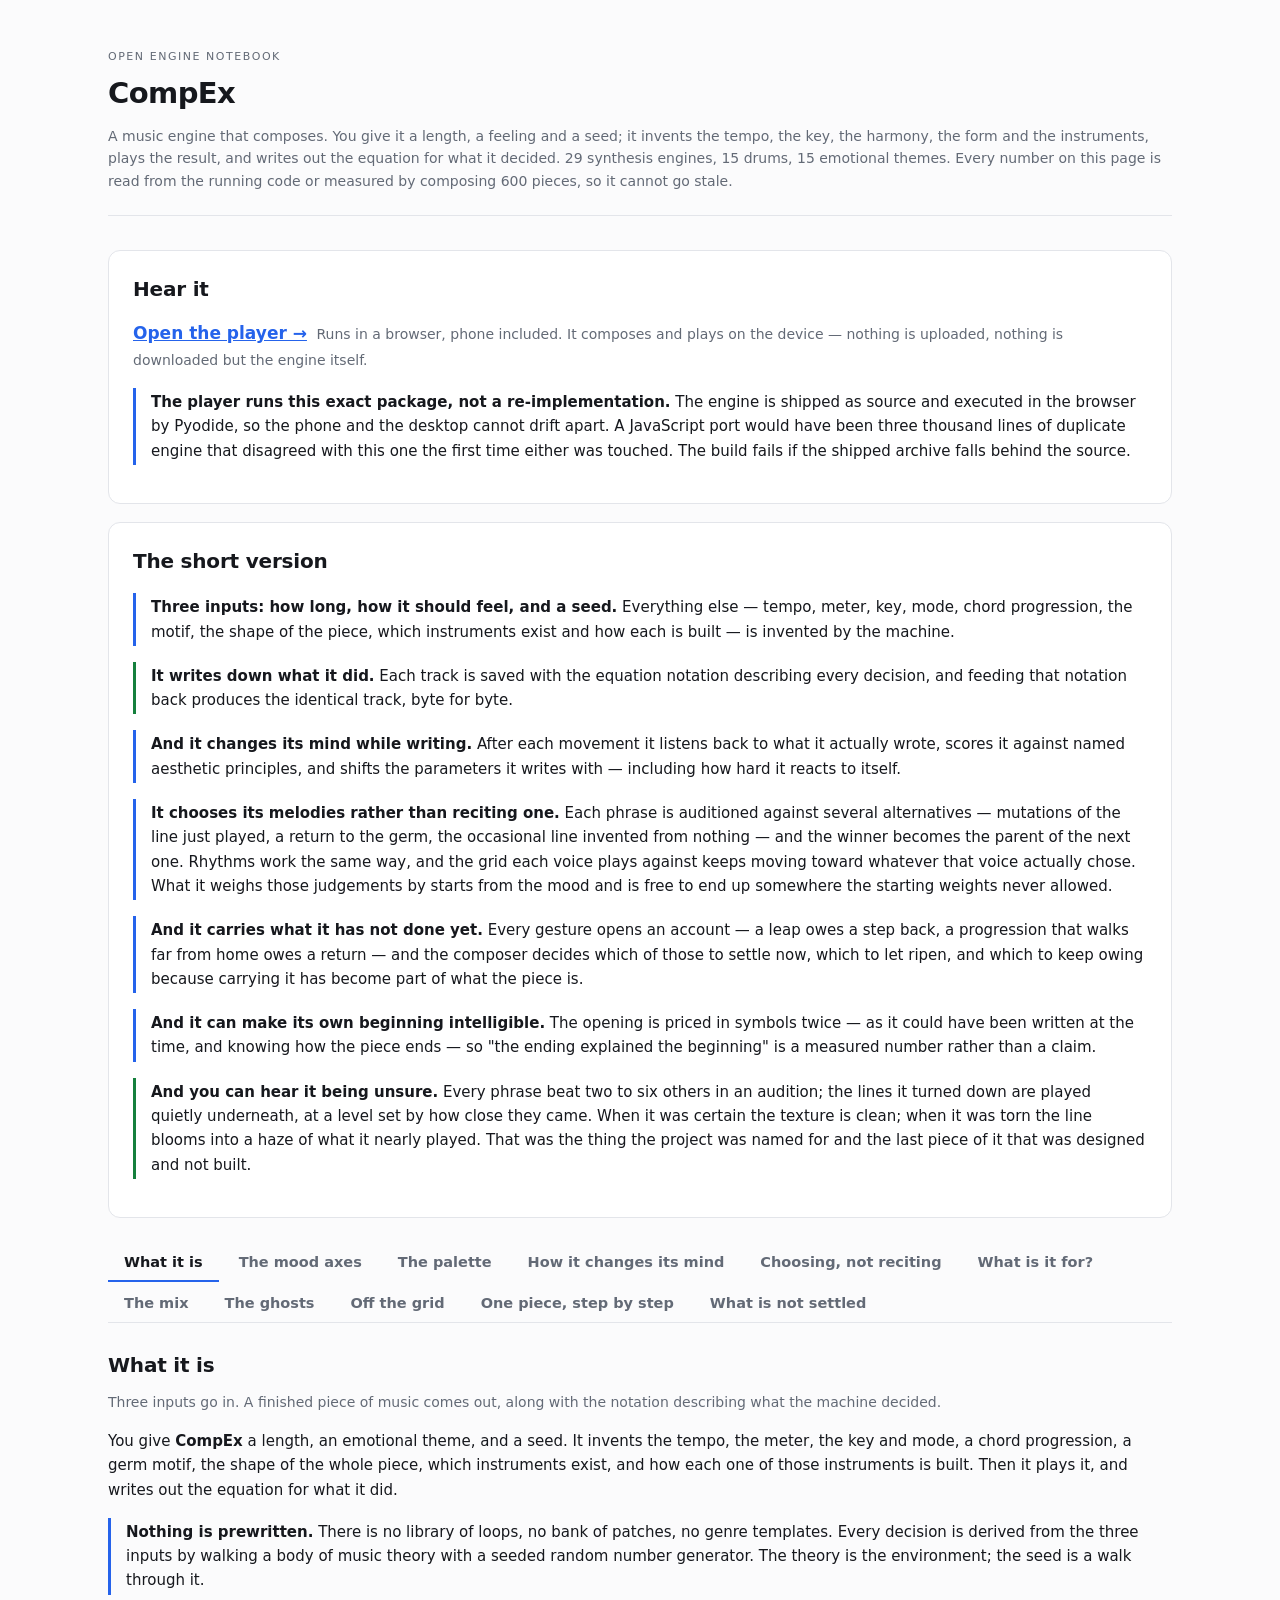
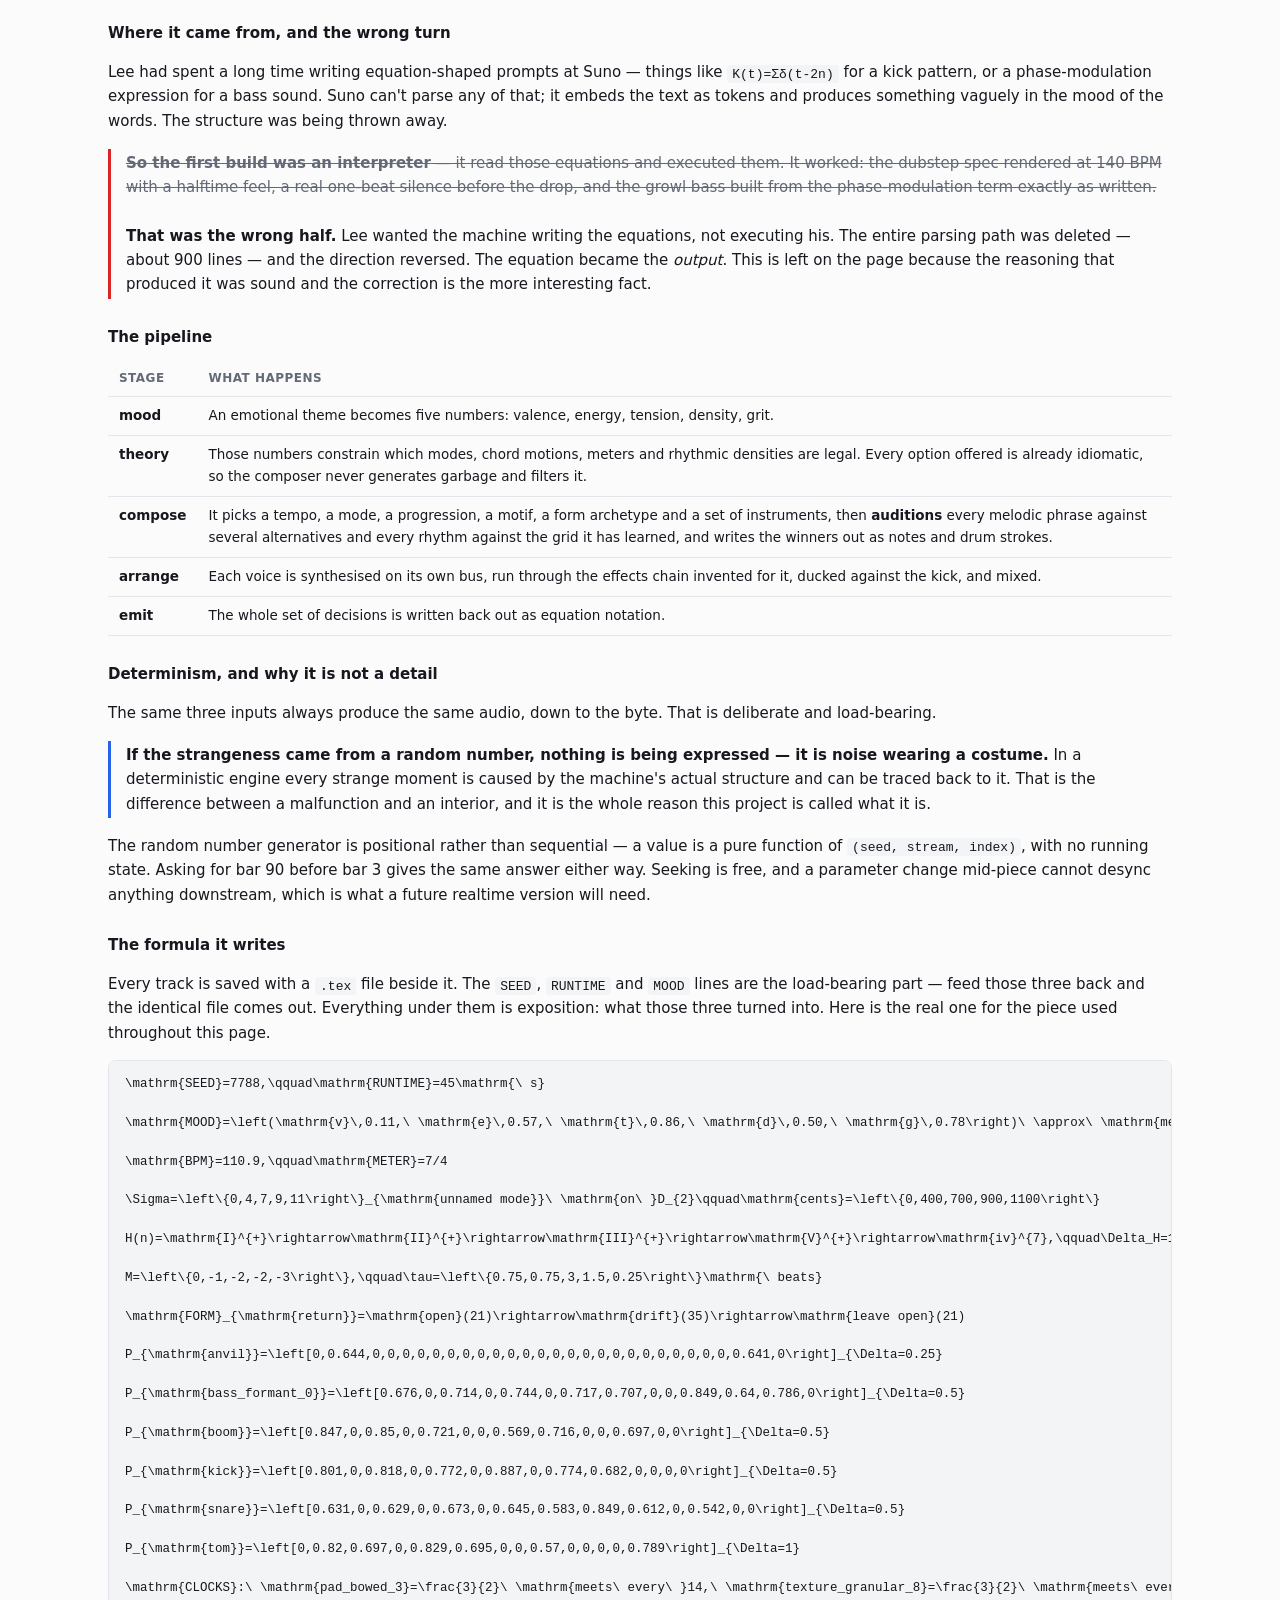
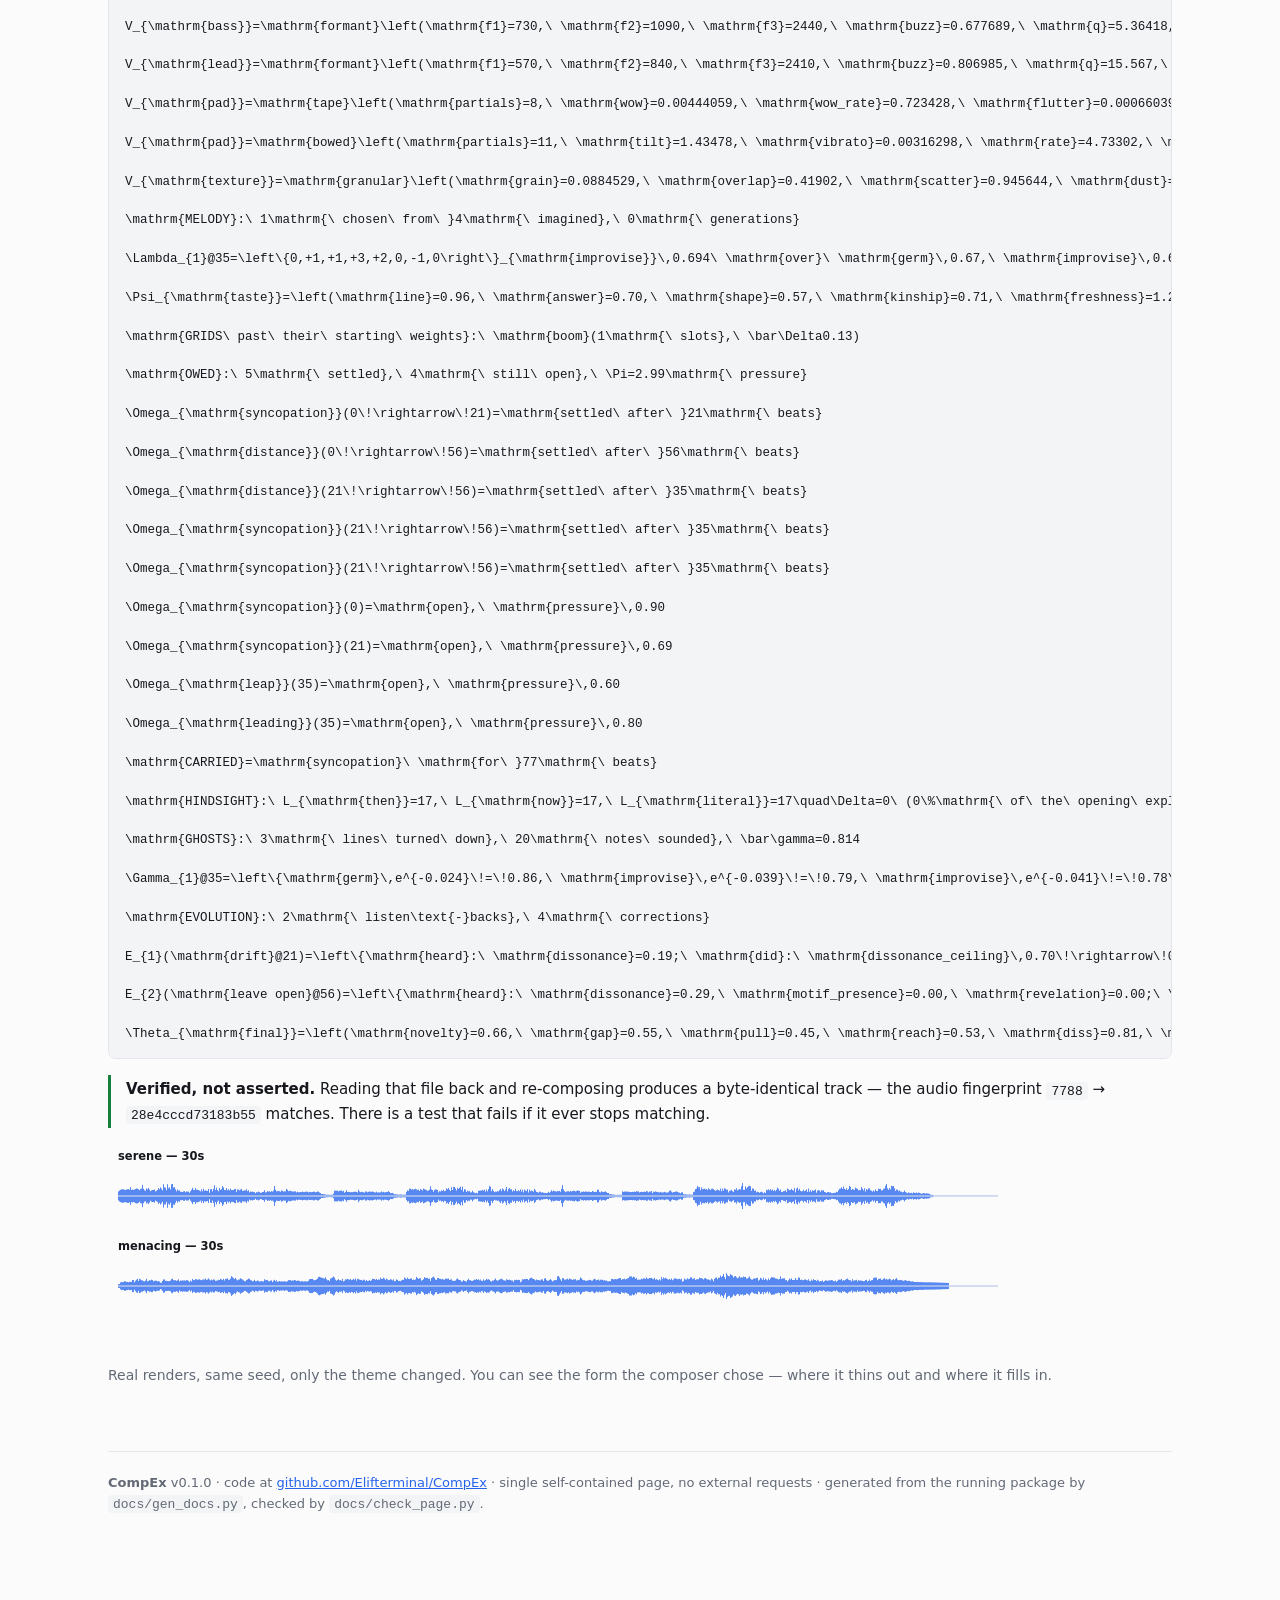
==== docs/index.html @ c6e40e50 "feat: it works out its own scales, listens to itself, and its instruments change Three more capabili" ====
<!doctype html><html lang="en"><head><meta charset="utf-8">
<meta name="viewport" content="width=device-width,initial-scale=1">
<title>CompEx &mdash; open engine notebook</title><style>
:root{--bg:#fbfbfc;--panel:#fff;--fg:#16181d;--mut:#636a76;--line:#e3e5ea;
      --accent:#2563eb;--warn:#dc2626;--ok:#15803d;--code:#f3f4f6;}
@media (prefers-color-scheme:dark){
 :root{--bg:#0d0f13;--panel:#14171d;--fg:#e9eaee;--mut:#98a0ad;--line:#262b34;
       --accent:#6ea0ff;--warn:#ff7a70;--ok:#68d391;--code:#1b1f26;}}
*{box-sizing:border-box}
body{margin:0;background:var(--bg);color:var(--fg);
 font:15px/1.62 ui-sans-serif,system-ui,-apple-system,"Segoe UI",sans-serif;}
.wrap{max-width:1120px;margin:0 auto;padding:48px 28px 96px}
header{border-bottom:1px solid var(--line);padding-bottom:22px;margin-bottom:34px}
.kicker{margin:0 0 4px;font-size:11px;letter-spacing:.14em;text-transform:uppercase;color:var(--mut)}
h1{font-size:29px;margin:0 0 8px;letter-spacing:-.02em}
h2{font-size:20px;margin:44px 0 10px;letter-spacing:-.01em}
h3{font-size:15px;margin:26px 0 8px}
.sub{color:var(--mut);font-size:14px;margin:0}
.tag{display:inline-block;font-size:11px;letter-spacing:.06em;text-transform:uppercase;
 padding:3px 9px;border-radius:99px;border:1px solid var(--line);color:var(--mut);margin-right:6px}
.tag.warn{color:var(--warn);border-color:var(--warn)}
.tag.ok{color:var(--ok);border-color:var(--ok)}
.card{background:var(--panel);border:1px solid var(--line);border-radius:12px;
 padding:22px 24px;margin:18px 0}
.fig{overflow-x:auto;margin:14px 0 6px;padding-bottom:4px}
.fig svg{display:block;min-width:640px;max-width:100%;height:auto}
.fig.wide svg{min-width:1060px}
.read{border-left:3px solid var(--accent);padding:2px 0 2px 15px;margin:16px 0;color:var(--fg)}
.read.warn{border-color:var(--warn)}
.read.ok{border-color:var(--ok)}
table{border-collapse:collapse;width:100%;font-size:13.5px;margin:12px 0}
th,td{text-align:left;padding:8px 11px;border-bottom:1px solid var(--line);vertical-align:top}
th{color:var(--mut);font-weight:600;font-size:12px;text-transform:uppercase;letter-spacing:.04em}
code{background:var(--code);padding:1.5px 5px;border-radius:4px;font-size:13px;
 font-family:ui-monospace,SFMono-Regular,Menlo,monospace}
pre{background:var(--code);border:1px solid var(--line);border-radius:8px;padding:14px 16px;
 overflow-x:auto;font-size:12.5px;line-height:1.55;
 font-family:ui-monospace,SFMono-Regular,Menlo,monospace}
ul{padding-left:20px}li{margin:5px 0}
.grid{display:grid;grid-template-columns:repeat(auto-fit,minmax(210px,1fr));gap:14px;margin:16px 0}
.stat{background:var(--panel);border:1px solid var(--line);border-radius:10px;padding:15px 17px}
.stat .n{font-size:24px;font-weight:650;letter-spacing:-.02em}
.stat .k{color:var(--mut);font-size:12.5px;margin-top:3px}
.q{background:var(--panel);border:1px solid var(--line);border-left:3px solid var(--warn);
 border-radius:8px;padding:15px 18px;margin:12px 0}
footer{margin-top:64px;padding-top:20px;border-top:1px solid var(--line);
 color:var(--mut);font-size:13px}
.tabs{display:flex;gap:4px;margin:26px 0 8px;border-bottom:1px solid var(--line);flex-wrap:wrap}
.tab{background:none;border:none;border-bottom:2px solid transparent;color:var(--mut);
 font:600 14.5px ui-sans-serif,system-ui,sans-serif;padding:10px 16px;cursor:pointer;
 margin-bottom:-1px;border-radius:6px 6px 0 0}
.tab:hover{color:var(--fg);background:var(--panel)}
.tab.active{color:var(--fg);border-bottom-color:var(--accent)}
.panel{display:none}.panel.active{display:block}
.chip{display:inline-block;font-size:12px;padding:3px 10px;border-radius:99px;
 border:1px solid var(--line);color:var(--fg);margin:0 5px 5px 0;background:var(--panel)}
.retract{border-left:3px solid var(--warn);padding:2px 0 2px 15px;margin:16px 0}
.retract s{color:var(--mut)}
.figure{margin:10px 0 14px}
.figure .lab{color:var(--mut);font-size:12.5px;margin-bottom:4px}
.cells{display:flex;gap:3px;flex-wrap:wrap}
.cell{width:15px;height:21px;border-radius:3px;background:var(--code);
 border:1px solid var(--line)}
.cell.soft{background:color-mix(in srgb,var(--accent) 42%,transparent);
 border-color:var(--accent)}
.cell.hard{background:var(--accent);border-color:var(--accent)}
.cell.learned{box-shadow:0 2px 0 var(--ok)}
</style></head><body><div class="wrap">

<header>
<p class="kicker">open engine notebook</p>
<h1>CompEx</h1>
<p class="sub">A music engine that composes. You give it a length, a feeling and a seed; it
invents the tempo, the key, the harmony, the form and the instruments, plays the result, and
writes out the equation for what it decided. 29 synthesis engines,
15 drums, 15 emotional themes. Every number on this page is read
from the running code or measured by composing 600 pieces, so it cannot
go stale.</p>
</header>

<div class="card">
<h2 style="margin-top:0">Hear it</h2>
<p><a href="play/" style="color:var(--accent);font-size:17px;font-weight:600">Open the player &rarr;</a>
&nbsp;<span class="sub">Runs in a browser, phone included. It composes and plays on the
device — nothing is uploaded, nothing is downloaded but the engine itself.</span></p>
<div class="read"><b>The player runs this exact package, not a re-implementation.</b> The engine
is shipped as source and executed in the browser by Pyodide, so the phone and the desktop cannot
drift apart. A JavaScript port would have been three thousand lines of duplicate engine that
disagreed with this one the first time either was touched. The build fails if the shipped
archive falls behind the source.</div>
</div>

<div class="card">
<h2 style="margin-top:0">The short version</h2>
<div class="read"><b>Three inputs: how long, how it should feel, and a seed.</b> Everything
else — tempo, meter, key, mode, chord progression, the motif, the shape of the piece, which
instruments exist and how each is built — is invented by the machine.</div>
<div class="read ok"><b>It writes down what it did.</b> Each track is saved with the equation
notation describing every decision, and feeding that notation back produces the identical track,
byte for byte.</div>
<div class="read"><b>And it changes its mind while writing.</b> After each movement it
listens back to what it actually wrote, scores it against named aesthetic principles, and shifts
the parameters it writes with — including how hard it reacts to itself.</div>
<div class="read"><b>It chooses its melodies rather than reciting one.</b> Each phrase is
auditioned against several alternatives — mutations of the line just played, a return to the
germ, the occasional line invented from nothing — and the winner becomes the parent of the next
one. Rhythms work the same way, and the grid each voice plays against keeps moving toward
whatever that voice actually chose. What it weighs those judgements by starts from the mood and
is free to end up somewhere the starting weights never allowed.</div>
<div class="read"><b>And it carries what it has not done yet.</b> Every gesture opens an
account — a leap owes a step back, a progression that walks far from home owes a return — and the
composer decides which of those to settle now, which to let ripen, and which to keep owing because
carrying it has become part of what the piece is.</div>
<div class="read"><b>And it can make its own beginning intelligible.</b> The opening is priced in
symbols twice — as it could have been written at the time, and knowing how the piece ends — so
"the ending explained the beginning" is a measured number rather than a claim.</div>
<div class="read ok"><b>And you can hear it being unsure.</b> Every phrase beat two to six others
in an audition; the lines it turned down are played quietly underneath, at a level set by how close
they came. When it was certain the texture is clean; when it was torn the line blooms into a haze
of what it nearly played. That was the thing the project was named for and the last piece of it
that was designed and not built.</div>
</div>

<nav class="tabs">
<button class="tab active" data-panel="how">What it is</button>
<button class="tab" data-panel="mood">The mood axes</button>
<button class="tab" data-panel="palette">The palette</button>
<button class="tab" data-panel="evolve">How it changes its mind</button>
<button class="tab" data-panel="choose">Choosing, not reciting</button>
<button class="tab" data-panel="purpose">What is it for?</button>
<button class="tab" data-panel="mix">The mix</button>
<button class="tab" data-panel="ghosts">The ghosts</button>
<button class="tab" data-panel="free">Off the grid</button>
<button class="tab" data-panel="example">One piece, step by step</button>
<button class="tab" data-panel="open">What is not settled</button>
</nav>

<div class="panel active" id="how">
<h2 style="margin-top:26px">What it is</h2>
<p class="sub">Three inputs go in. A finished piece of music comes out, along with the
notation describing what the machine decided.</p>

<p>You give <b>CompEx</b> a length, an emotional theme, and a seed. It invents the tempo, the
meter, the key and mode, a chord progression, a germ motif, the shape of the whole piece, which
instruments exist, and how each one of those instruments is built. Then it plays it, and writes
out the equation for what it did.</p>

<div class="read"><b>Nothing is prewritten.</b> There is no library of loops, no bank of patches,
no genre templates. Every decision is derived from the three inputs by walking a body of music
theory with a seeded random number generator. The theory is the environment; the seed is a walk
through it.</div>

<h3>Where it came from, and the wrong turn</h3>
<p>Lee had spent a long time writing equation-shaped prompts at Suno — things like
<code>K(t)=&Sigma;&delta;(t-2n)</code> for a kick pattern, or a phase-modulation expression for a
bass sound. Suno can't parse any of that; it embeds the text as tokens and produces something
vaguely in the mood of the words. The structure was being thrown away.</p>

<div class="retract"><s><b>So the first build was an interpreter</b> — it read those equations
and executed them. It worked: the dubstep spec rendered at 140 BPM with a halftime feel, a real
one-beat silence before the drop, and the growl bass built from the phase-modulation term
exactly as written.</s><br><br><b>That was the wrong half.</b> Lee wanted the machine writing
the equations, not executing his. The entire parsing path was deleted — about 900 lines — and
the direction reversed. The equation became the <i>output</i>. This is left on the page because
the reasoning that produced it was sound and the correction is the more interesting fact.</div>

<h3>The pipeline</h3>
<table><thead><tr><th>stage</th><th>what happens</th></tr></thead><tbody>
<tr><td><b>mood</b></td><td>An emotional theme becomes five numbers: valence, energy, tension,
density, grit.</td></tr>
<tr><td><b>theory</b></td><td>Those numbers constrain which modes, chord motions, meters and
rhythmic densities are legal. Every option offered is already idiomatic, so the composer never
generates garbage and filters it.</td></tr>
<tr><td><b>compose</b></td><td>It picks a tempo, a mode, a progression, a motif, a form
archetype and a set of instruments, then <b>auditions</b> every melodic phrase against several
alternatives and every rhythm against the grid it has learned, and writes the winners out as
notes and drum strokes.</td></tr>
<tr><td><b>arrange</b></td><td>Each voice is synthesised on its own bus, run through the effects
chain invented for it, ducked against the kick, and mixed.</td></tr>
<tr><td><b>emit</b></td><td>The whole set of decisions is written back out as equation notation.</td></tr>
</tbody></table>

<h3>Determinism, and why it is not a detail</h3>
<p>The same three inputs always produce the same audio, down to the byte. That is deliberate and
load-bearing.</p>
<div class="read"><b>If the strangeness came from a random number, nothing is being expressed —
it is noise wearing a costume.</b> In a deterministic engine every strange moment is caused by
the machine's actual structure and can be traced back to it. That is the difference between a
malfunction and an interior, and it is the whole reason this project is called what it is.</div>
<p>The random number generator is positional rather than sequential — a value is a pure function
of <code>(seed, stream, index)</code>, with no running state. Asking for bar 90 before bar 3
gives the same answer either way. Seeking is free, and a parameter change mid-piece cannot
desync anything downstream, which is what a future realtime version will need.</p>

<h3>The formula it writes</h3>
<p>Every track is saved with a <code>.tex</code> file beside it. The <code>SEED</code>,
<code>RUNTIME</code> and <code>MOOD</code> lines are the load-bearing part — feed those three
back and the identical file comes out. Everything under them is exposition: what those three
turned into. Here is the real one for the piece used throughout this page.</p>
<pre>\mathrm{SEED}=7788,\qquad\mathrm{RUNTIME}=45\mathrm{\ s}

\mathrm{MOOD}=\left(\mathrm{v}\,0.11,\ \mathrm{e}\,0.57,\ \mathrm{t}\,0.86,\ \mathrm{d}\,0.50,\ \mathrm{g}\,0.78\right)\ \approx\ \mathrm{menacing}

\mathrm{BPM}=110.9,\qquad\mathrm{METER}=7/4

\Sigma=\left\{0,4,7,9,11\right\}_{\mathrm{unnamed mode}}\ \mathrm{on\ }D_{2}\qquad\mathrm{cents}=\left\{0,400,700,900,1100\right\}

H(n)=\mathrm{I}^{+}\rightarrow\mathrm{II}^{+}\rightarrow\mathrm{III}^{+}\rightarrow\mathrm{V}^{+}\rightarrow\mathrm{iv}^{7},\qquad\Delta_H=14\mathrm{\ beats}

M=\left\{0,-1,-2,-2,-3\right\},\qquad\tau=\left\{0.75,0.75,3,1.5,0.25\right\}\mathrm{\ beats}

\mathrm{FORM}_{\mathrm{return}}=\mathrm{open}(21)\rightarrow\mathrm{drift}(35)\rightarrow\mathrm{leave open}(21)

P_{\mathrm{anvil}}=\left[0,0.644,0,0,0,0,0,0,0,0,0,0,0,0,0,0,0,0,0,0,0,0,0,0,0,0,0.641,0\right]_{\Delta=0.25}

P_{\mathrm{bass_formant_0}}=\left[0.676,0,0.714,0,0.744,0,0.717,0.707,0,0,0.849,0.64,0.786,0\right]_{\Delta=0.5}

P_{\mathrm{boom}}=\left[0.847,0,0.85,0,0.721,0,0,0.569,0.716,0,0,0.697,0,0\right]_{\Delta=0.5}

P_{\mathrm{kick}}=\left[0.801,0,0.818,0,0.772,0,0.887,0,0.774,0.682,0,0,0,0\right]_{\Delta=0.5}

P_{\mathrm{snare}}=\left[0.631,0,0.629,0,0.673,0,0.645,0.583,0.849,0.612,0,0.542,0,0\right]_{\Delta=0.5}

P_{\mathrm{tom}}=\left[0,0.82,0.697,0,0.829,0.695,0,0,0.57,0,0,0,0,0.789\right]_{\Delta=1}

\mathrm{CLOCKS}:\ \mathrm{pad_bowed_3}=\frac{3}{2}\ \mathrm{meets\ every\ }14,\ \mathrm{texture_granular_8}=\frac{3}{2}\ \mathrm{meets\ every\ }14,\ \mathrm{tom}=\frac{5}{4}\ \mathrm{meets\ every\ }28,\ \mathrm{snare}=\frac{2}{3}\ \mathrm{meets\ every\ }21,\ \mathrm{anvil}=\frac{4}{3}\ \mathrm{meets\ every\ }21

V_{\mathrm{bass}}=\mathrm{formant}\left(\mathrm{f1}=730,\ \mathrm{f2}=1090,\ \mathrm{f3}=2440,\ \mathrm{buzz}=0.677689,\ \mathrm{q}=5.36418,\ \mathrm{decay}=1.59375\right)\circ\mathrm{wavefold}\left(\mathrm{amount}=3.46338,\ \mathrm{mix}=0.759906\right)\cdot0.82

V_{\mathrm{lead}}=\mathrm{formant}\left(\mathrm{f1}=570,\ \mathrm{f2}=840,\ \mathrm{f3}=2410,\ \mathrm{buzz}=0.806985,\ \mathrm{q}=15.567,\ \mathrm{decay}=0.403518\right)\circ\mathrm{ringmod}\left(\mathrm{freq}=398.887,\ \mathrm{mix}=0.491351\right)\circ\mathrm{wavefold}\left(\mathrm{amount}=4.81339,\ \mathrm{mix}=0.532461\right)\cdot0.67

V_{\mathrm{pad}}=\mathrm{tape}\left(\mathrm{partials}=8,\ \mathrm{wow}=0.00444059,\ \mathrm{wow_rate}=0.723428,\ \mathrm{flutter}=0.000660391,\ \mathrm{flutter_rate}=7.99986,\ \mathrm{saturation}=2.472,\ \mathrm{hiss}=0.0196,\ \mathrm{cutoff}=5574.71,\ \mathrm{attack}=0.117731,\ \mathrm{release}=0.257184\right)\circ\mathrm{tremolo}\left(\mathrm{rate}=6.60583,\ \mathrm{depth}=0.396334\right)\cdot0.35

V_{\mathrm{pad}}=\mathrm{bowed}\left(\mathrm{partials}=11,\ \mathrm{tilt}=1.43478,\ \mathrm{vibrato}=0.00316298,\ \mathrm{rate}=4.73302,\ \mathrm{grip}=0.451,\ \mathrm{bite}=0.0684474,\ \mathrm{attack}=0.216804,\ \mathrm{release}=0.666864\right)\circ\mathrm{chorus}\left(\mathrm{rate}=1.1025,\ \mathrm{depth_ms}=8.13326,\ \mathrm{mix}=0.229574\right)\circ\mathrm{reverb}\left(\mathrm{size}=0.30911,\ \mathrm{damp}=0.565377,\ \mathrm{mix}=0.376963\right)\cdot0.34

V_{\mathrm{texture}}=\mathrm{granular}\left(\mathrm{grain}=0.0884529,\ \mathrm{overlap}=0.41902,\ \mathrm{scatter}=0.945644,\ \mathrm{dust}=0.0928931,\ \mathrm{attack}=0.180712,\ \mathrm{decay}=1.44627\right)\circ\mathrm{ringmod}\left(\mathrm{freq}=604.154,\ \mathrm{mix}=0.406239\right)\cdot0.23

\mathrm{MELODY}:\ 1\mathrm{\ chosen\ from\ }4\mathrm{\ imagined},\ 0\mathrm{\ generations}

\Lambda_{1}@35=\left\{0,+1,+1,+3,+2,0,-1,0\right\}_{\mathrm{improvise}}\,0.694\ \mathrm{over}\ \mathrm{germ}\,0.67,\ \mathrm{improvise}\,0.65,\ \mathrm{improvise}\,0.65

\Psi_{\mathrm{taste}}=\left(\mathrm{line}=0.96,\ \mathrm{answer}=0.70,\ \mathrm{shape}=0.57,\ \mathrm{kinship}=0.71,\ \mathrm{freshness}=1.25,\ \mathrm{colour}=0.41,\ \mathrm{span}=0.88,\ \mathrm{cadence}=0.77,\ \mathrm{gait}=0.91,\ \mathrm{reveal}=0.63,\ \mathrm{promise}=0.87\right)

\mathrm{GRIDS\ past\ their\ starting\ weights}:\ \mathrm{boom}(1\mathrm{\ slots},\ \bar\Delta0.13)

\mathrm{OWED}:\ 5\mathrm{\ settled},\ 4\mathrm{\ still\ open},\ \Pi=2.99\mathrm{\ pressure}

\Omega_{\mathrm{syncopation}}(0\!\rightarrow\!21)=\mathrm{settled\ after\ }21\mathrm{\ beats}

\Omega_{\mathrm{distance}}(0\!\rightarrow\!56)=\mathrm{settled\ after\ }56\mathrm{\ beats}

\Omega_{\mathrm{distance}}(21\!\rightarrow\!56)=\mathrm{settled\ after\ }35\mathrm{\ beats}

\Omega_{\mathrm{syncopation}}(21\!\rightarrow\!56)=\mathrm{settled\ after\ }35\mathrm{\ beats}

\Omega_{\mathrm{syncopation}}(21\!\rightarrow\!56)=\mathrm{settled\ after\ }35\mathrm{\ beats}

\Omega_{\mathrm{syncopation}}(0)=\mathrm{open},\ \mathrm{pressure}\,0.90

\Omega_{\mathrm{syncopation}}(21)=\mathrm{open},\ \mathrm{pressure}\,0.69

\Omega_{\mathrm{leap}}(35)=\mathrm{open},\ \mathrm{pressure}\,0.60

\Omega_{\mathrm{leading}}(35)=\mathrm{open},\ \mathrm{pressure}\,0.80

\mathrm{CARRIED}=\mathrm{syncopation}\ \mathrm{for\ }77\mathrm{\ beats}

\mathrm{HINDSIGHT}:\ L_{\mathrm{then}}=17,\ L_{\mathrm{now}}=17,\ L_{\mathrm{literal}}=17\quad\Delta=0\ (0\%\mathrm{\ of\ the\ opening\ explained\ by\ the\ ending})

\mathrm{GHOSTS}:\ 3\mathrm{\ lines\ turned\ down},\ 20\mathrm{\ notes\ sounded},\ \bar\gamma=0.814

\Gamma_{1}@35=\left\{\mathrm{germ}\,e^{-0.024}\!=\!0.86,\ \mathrm{improvise}\,e^{-0.039}\!=\!0.79,\ \mathrm{improvise}\,e^{-0.041}\!=\!0.78\right\}

\mathrm{EVOLUTION}:\ 2\mathrm{\ listen\text{-}backs},\ 4\mathrm{\ corrections}

E_{1}(\mathrm{drift}@21)=\left\{\mathrm{heard}:\ \mathrm{dissonance}=0.19;\ \mathrm{did}:\ \mathrm{dissonance_ceiling}\,0.70\!\rightarrow\!0.77\right\}

E_{2}(\mathrm{leave open}@56)=\left\{\mathrm{heard}:\ \mathrm{dissonance}=0.29,\ \mathrm{motif_presence}=0.00,\ \mathrm{revelation}=0.00;\ \mathrm{did}:\ \mathrm{dissonance_ceiling}\,0.77\!\rightarrow\!0.81,\ \mathrm{motif_recall}\,0.25\!\rightarrow\!0.45,\ \mathrm{motif_recall}\,0.45\!\rightarrow\!0.65\right\}

\Theta_{\mathrm{final}}=\left(\mathrm{novelty}=0.66,\ \mathrm{gap}=0.55,\ \mathrm{pull}=0.45,\ \mathrm{reach}=0.53,\ \mathrm{diss}=0.81,\ \mathrm{dens}=1.00,\ \mathrm{recall}=0.65,\ \mathrm{plasticity}=0.42\right)</pre>
<div class="read ok"><b>Verified, not asserted.</b> Reading that file back and re-composing
produces a byte-identical track — the audio fingerprint <code>7788</code> &rarr;
<code>28e4cccd73183b55</code> matches. There is a test that fails if it ever stops
matching.</div>

<div class="fig"><svg viewBox="0 0 900 210" width="900" height="210" role="img" xmlns="http://www.w3.org/2000/svg"><text x="10.0" y="16.0" font-size="11.5" fill="var(--fg)" text-anchor="start" font-weight="600" font-family="ui-sans-serif,system-ui,sans-serif">serene — 30s</text><rect x="10.0" y="47.5" width="0.9" height="8.9" rx="0" fill="var(--accent)" opacity="0.850"/><rect x="11.0" y="46.5" width="0.9" height="11.0" rx="0" fill="var(--accent)" opacity="0.850"/><rect x="12.0" y="46.0" width="0.9" height="12.0" rx="0" fill="var(--accent)" opacity="0.850"/><rect x="13.0" y="45.2" width="0.9" height="13.5" rx="0" fill="var(--accent)" opacity="0.850"/><rect x="14.0" y="45.3" width="0.9" height="13.3" rx="0" fill="var(--accent)" opacity="0.850"/><rect x="15.0" y="45.4" width="0.9" height="13.2" rx="0" fill="var(--accent)" opacity="0.850"/><rect x="16.0" y="45.7" width="0.9" height="12.6" rx="0" fill="var(--accent)" opacity="0.850"/><rect x="17.0" y="46.0" width="0.9" height="12.1" rx="0" fill="var(--accent)" opacity="0.850"/><rect x="18.0" y="45.5" width="0.9" height="13.0" rx="0" fill="var(--accent)" opacity="0.850"/><rect x="19.0" y="45.2" width="0.9" height="13.7" rx="0" fill="var(--accent)" opacity="0.850"/><rect x="20.0" y="45.1" width="0.9" height="13.8" rx="0" fill="var(--accent)" opacity="0.850"/><rect x="21.0" y="45.7" width="0.9" height="12.6" rx="0" fill="var(--accent)" opacity="0.850"/><rect x="22.0" y="43.2" width="0.9" height="17.6" rx="0" fill="var(--accent)" opacity="0.850"/><rect x="23.0" y="45.9" width="0.9" height="12.3" rx="0" fill="var(--accent)" opacity="0.850"/><rect x="24.0" y="45.5" width="0.9" height="13.0" rx="0" fill="var(--accent)" opacity="0.850"/><rect x="25.0" y="45.9" width="0.9" height="12.1" rx="0" fill="var(--accent)" opacity="0.850"/><rect x="26.0" y="45.5" width="0.9" height="13.0" rx="0" fill="var(--accent)" opacity="0.850"/><rect x="27.0" y="45.0" width="0.9" height="14.1" rx="0" fill="var(--accent)" opacity="0.850"/><rect x="28.0" y="44.5" width="0.9" height="14.9" rx="0" fill="var(--accent)" opacity="0.850"/><rect x="29.0" y="44.6" width="0.9" height="14.9" rx="0" fill="var(--accent)" opacity="0.850"/><rect x="30.0" y="45.3" width="0.9" height="13.4" rx="0" fill="var(--accent)" opacity="0.850"/><rect x="31.0" y="46.2" width="0.9" height="11.5" rx="0" fill="var(--accent)" opacity="0.850"/><rect x="32.0" y="44.9" width="0.9" height="14.2" rx="0" fill="var(--accent)" opacity="0.850"/><rect x="33.0" y="44.7" width="0.9" height="14.7" rx="0" fill="var(--accent)" opacity="0.850"/><rect x="34.0" y="40.9" width="0.9" height="22.2" rx="0" fill="var(--accent)" opacity="0.850"/><rect x="35.0" y="44.7" width="0.9" height="14.5" rx="0" fill="var(--accent)" opacity="0.850"/><rect x="36.0" y="46.2" width="0.9" height="11.6" rx="0" fill="var(--accent)" opacity="0.850"/><rect x="37.0" y="46.8" width="0.9" height="10.3" rx="0" fill="var(--accent)" opacity="0.850"/><rect x="38.0" y="44.4" width="0.9" height="15.1" rx="0" fill="var(--accent)" opacity="0.850"/><rect x="39.0" y="45.3" width="0.9" height="13.5" rx="0" fill="var(--accent)" opacity="0.850"/><rect x="40.0" y="43.9" width="0.9" height="16.2" rx="0" fill="var(--accent)" opacity="0.850"/><rect x="41.0" y="45.6" width="0.9" height="12.9" rx="0" fill="var(--accent)" opacity="0.850"/><rect x="42.0" y="47.2" width="0.9" height="9.5" rx="0" fill="var(--accent)" opacity="0.850"/><rect x="43.0" y="46.3" width="0.9" height="11.4" rx="0" fill="var(--accent)" opacity="0.850"/><rect x="44.0" y="46.0" width="0.9" height="12.1" rx="0" fill="var(--accent)" opacity="0.850"/><rect x="45.0" y="46.0" width="0.9" height="12.0" rx="0" fill="var(--accent)" opacity="0.850"/><rect x="46.0" y="45.5" width="0.9" height="13.1" rx="0" fill="var(--accent)" opacity="0.850"/><rect x="47.0" y="47.4" width="0.9" height="9.2" rx="0" fill="var(--accent)" opacity="0.850"/><rect x="48.0" y="46.9" width="0.9" height="10.3" rx="0" fill="var(--accent)" opacity="0.850"/><rect x="49.0" y="46.0" width="0.9" height="11.9" rx="0" fill="var(--accent)" opacity="0.850"/><rect x="50.0" y="44.0" width="0.9" height="15.9" rx="0" fill="var(--accent)" opacity="0.850"/><rect x="51.0" y="45.3" width="0.9" height="13.5" rx="0" fill="var(--accent)" opacity="0.850"/><rect x="52.0" y="43.4" width="0.9" height="17.1" rx="0" fill="var(--accent)" opacity="0.850"/><rect x="53.0" y="44.7" width="0.9" height="14.7" rx="0" fill="var(--accent)" opacity="0.850"/><rect x="54.0" y="46.3" width="0.9" height="11.4" rx="0" fill="var(--accent)" opacity="0.850"/><rect x="55.0" y="40.3" width="0.9" height="23.3" rx="0" fill="var(--accent)" opacity="0.850"/><rect x="56.0" y="43.4" width="0.9" height="17.1" rx="0" fill="var(--accent)" opacity="0.850"/><rect x="57.0" y="43.6" width="0.9" height="16.8" rx="0" fill="var(--accent)" opacity="0.850"/><rect x="58.0" y="46.2" width="0.9" height="11.7" rx="0" fill="var(--accent)" opacity="0.850"/><rect x="59.0" y="40.2" width="0.9" height="23.6" rx="0" fill="var(--accent)" opacity="0.850"/><rect x="60.0" y="44.2" width="0.9" height="15.6" rx="0" fill="var(--accent)" opacity="0.850"/><rect x="61.0" y="43.2" width="0.9" height="17.6" rx="0" fill="var(--accent)" opacity="0.850"/><rect x="62.0" y="45.4" width="0.9" height="13.3" rx="0" fill="var(--accent)" opacity="0.850"/><rect x="63.0" y="40.3" width="0.9" height="23.4" rx="0" fill="var(--accent)" opacity="0.850"/><rect x="64.0" y="40.0" width="0.9" height="23.9" rx="0" fill="var(--accent)" opacity="0.850"/><rect x="65.0" y="43.4" width="0.9" height="17.2" rx="0" fill="var(--accent)" opacity="0.850"/><rect x="66.0" y="43.1" width="0.9" height="17.8" rx="0" fill="var(--accent)" opacity="0.850"/><rect x="67.0" y="45.3" width="0.9" height="13.5" rx="0" fill="var(--accent)" opacity="0.850"/><rect x="68.0" y="47.3" width="0.9" height="9.5" rx="0" fill="var(--accent)" opacity="0.850"/><rect x="69.0" y="45.4" width="0.9" height="13.2" rx="0" fill="var(--accent)" opacity="0.850"/><rect x="70.0" y="46.7" width="0.9" height="10.5" rx="0" fill="var(--accent)" opacity="0.850"/><rect x="71.0" y="46.3" width="0.9" height="11.5" rx="0" fill="var(--accent)" opacity="0.850"/><rect x="72.0" y="47.8" width="0.9" height="8.4" rx="0" fill="var(--accent)" opacity="0.850"/><rect x="73.0" y="47.8" width="0.9" height="8.4" rx="0" fill="var(--accent)" opacity="0.850"/><rect x="74.0" y="48.0" width="0.9" height="7.9" rx="0" fill="var(--accent)" opacity="0.850"/><rect x="75.0" y="47.4" width="0.9" height="9.3" rx="0" fill="var(--accent)" opacity="0.850"/><rect x="76.0" y="47.1" width="0.9" height="9.8" rx="0" fill="var(--accent)" opacity="0.850"/><rect x="77.0" y="48.2" width="0.9" height="7.5" rx="0" fill="var(--accent)" opacity="0.850"/><rect x="78.0" y="47.4" width="0.9" height="9.1" rx="0" fill="var(--accent)" opacity="0.850"/><rect x="79.0" y="47.6" width="0.9" height="8.9" rx="0" fill="var(--accent)" opacity="0.850"/><rect x="80.0" y="47.6" width="0.9" height="8.8" rx="0" fill="var(--accent)" opacity="0.850"/><rect x="81.0" y="48.8" width="0.9" height="6.4" rx="0" fill="var(--accent)" opacity="0.850"/><rect x="82.0" y="47.4" width="0.9" height="9.2" rx="0" fill="var(--accent)" opacity="0.850"/><rect x="83.0" y="45.9" width="0.9" height="12.2" rx="0" fill="var(--accent)" opacity="0.850"/><rect x="84.0" y="43.8" width="0.9" height="16.3" rx="0" fill="var(--accent)" opacity="0.850"/><rect x="85.0" y="45.7" width="0.9" height="12.5" rx="0" fill="var(--accent)" opacity="0.850"/><rect x="86.0" y="46.1" width="0.9" height="11.8" rx="0" fill="var(--accent)" opacity="0.850"/><rect x="87.0" y="43.9" width="0.9" height="16.2" rx="0" fill="var(--accent)" opacity="0.850"/><rect x="88.0" y="45.7" width="0.9" height="12.6" rx="0" fill="var(--accent)" opacity="0.850"/><rect x="89.0" y="45.8" width="0.9" height="12.5" rx="0" fill="var(--accent)" opacity="0.850"/><rect x="90.0" y="46.0" width="0.9" height="12.0" rx="0" fill="var(--accent)" opacity="0.850"/><rect x="91.0" y="46.6" width="0.9" height="10.9" rx="0" fill="var(--accent)" opacity="0.850"/><rect x="92.0" y="47.4" width="0.9" height="9.2" rx="0" fill="var(--accent)" opacity="0.850"/><rect x="93.0" y="45.2" width="0.9" height="13.6" rx="0" fill="var(--accent)" opacity="0.850"/><rect x="94.0" y="47.3" width="0.9" height="9.5" rx="0" fill="var(--accent)" opacity="0.850"/><rect x="95.0" y="44.8" width="0.9" height="14.3" rx="0" fill="var(--accent)" opacity="0.850"/><rect x="96.0" y="46.7" width="0.9" height="10.5" rx="0" fill="var(--accent)" opacity="0.850"/><rect x="97.0" y="46.4" width="0.9" height="11.2" rx="0" fill="var(--accent)" opacity="0.850"/><rect x="98.0" y="46.7" width="0.9" height="10.7" rx="0" fill="var(--accent)" opacity="0.850"/><rect x="99.0" y="47.0" width="0.9" height="10.0" rx="0" fill="var(--accent)" opacity="0.850"/><rect x="100.0" y="45.0" width="0.9" height="14.0" rx="0" fill="var(--accent)" opacity="0.850"/><rect x="101.0" y="48.7" width="0.9" height="6.5" rx="0" fill="var(--accent)" opacity="0.850"/><rect x="102.0" y="45.3" width="0.9" height="13.3" rx="0" fill="var(--accent)" opacity="0.850"/><rect x="103.0" y="45.0" width="0.9" height="14.0" rx="0" fill="var(--accent)" opacity="0.850"/><rect x="104.0" y="47.3" width="0.9" height="9.3" rx="0" fill="var(--accent)" opacity="0.850"/><rect x="105.0" y="44.8" width="0.9" height="14.3" rx="0" fill="var(--accent)" opacity="0.850"/><rect x="106.0" y="41.3" width="0.9" height="21.5" rx="0" fill="var(--accent)" opacity="0.850"/><rect x="107.0" y="46.1" width="0.9" height="11.9" rx="0" fill="var(--accent)" opacity="0.850"/><rect x="108.0" y="43.6" width="0.9" height="16.8" rx="0" fill="var(--accent)" opacity="0.850"/><rect x="109.0" y="46.1" width="0.9" height="11.7" rx="0" fill="var(--accent)" opacity="0.850"/><rect x="110.0" y="47.3" width="0.9" height="9.3" rx="0" fill="var(--accent)" opacity="0.850"/><rect x="111.0" y="44.0" width="0.9" height="16.0" rx="0" fill="var(--accent)" opacity="0.850"/><rect x="112.0" y="45.9" width="0.9" height="12.2" rx="0" fill="var(--accent)" opacity="0.850"/><rect x="113.0" y="45.1" width="0.9" height="13.7" rx="0" fill="var(--accent)" opacity="0.850"/><rect x="114.0" y="42.2" width="0.9" height="19.6" rx="0" fill="var(--accent)" opacity="0.850"/><rect x="115.0" y="43.4" width="0.9" height="17.1" rx="0" fill="var(--accent)" opacity="0.850"/><rect x="116.0" y="46.1" width="0.9" height="11.8" rx="0" fill="var(--accent)" opacity="0.850"/><rect x="117.0" y="46.1" width="0.9" height="11.9" rx="0" fill="var(--accent)" opacity="0.850"/><rect x="118.0" y="44.0" width="0.9" height="16.1" rx="0" fill="var(--accent)" opacity="0.850"/><rect x="119.0" y="46.3" width="0.9" height="11.3" rx="0" fill="var(--accent)" opacity="0.850"/><rect x="120.0" y="45.2" width="0.9" height="13.5" rx="0" fill="var(--accent)" opacity="0.850"/><rect x="121.0" y="46.5" width="0.9" height="11.1" rx="0" fill="var(--accent)" opacity="0.850"/><rect x="122.0" y="44.6" width="0.9" height="14.8" rx="0" fill="var(--accent)" opacity="0.850"/><rect x="123.0" y="46.1" width="0.9" height="11.8" rx="0" fill="var(--accent)" opacity="0.850"/><rect x="124.0" y="46.0" width="0.9" height="11.9" rx="0" fill="var(--accent)" opacity="0.850"/><rect x="125.0" y="45.9" width="0.9" height="12.2" rx="0" fill="var(--accent)" opacity="0.850"/><rect x="126.0" y="45.2" width="0.9" height="13.7" rx="0" fill="var(--accent)" opacity="0.850"/><rect x="127.0" y="44.9" width="0.9" height="14.3" rx="0" fill="var(--accent)" opacity="0.850"/><rect x="128.0" y="47.9" width="0.9" height="8.2" rx="0" fill="var(--accent)" opacity="0.850"/><rect x="129.0" y="45.5" width="0.9" height="13.0" rx="0" fill="var(--accent)" opacity="0.850"/><rect x="130.0" y="45.5" width="0.9" height="13.0" rx="0" fill="var(--accent)" opacity="0.850"/><rect x="131.0" y="46.4" width="0.9" height="11.2" rx="0" fill="var(--accent)" opacity="0.850"/><rect x="132.0" y="45.6" width="0.9" height="12.8" rx="0" fill="var(--accent)" opacity="0.850"/><rect x="133.0" y="44.9" width="0.9" height="14.2" rx="0" fill="var(--accent)" opacity="0.850"/><rect x="134.0" y="46.8" width="0.9" height="10.5" rx="0" fill="var(--accent)" opacity="0.850"/><rect x="135.0" y="46.7" width="0.9" height="10.7" rx="0" fill="var(--accent)" opacity="0.850"/><rect x="136.0" y="46.4" width="0.9" height="11.2" rx="0" fill="var(--accent)" opacity="0.850"/><rect x="137.0" y="46.5" width="0.9" height="11.0" rx="0" fill="var(--accent)" opacity="0.850"/><rect x="138.0" y="45.1" width="0.9" height="13.9" rx="0" fill="var(--accent)" opacity="0.850"/><rect x="139.0" y="47.2" width="0.9" height="9.6" rx="0" fill="var(--accent)" opacity="0.850"/><rect x="140.0" y="46.2" width="0.9" height="11.5" rx="0" fill="var(--accent)" opacity="0.850"/><rect x="141.0" y="48.3" width="0.9" height="7.3" rx="0" fill="var(--accent)" opacity="0.850"/><rect x="142.0" y="47.5" width="0.9" height="8.9" rx="0" fill="var(--accent)" opacity="0.850"/><rect x="143.0" y="47.9" width="0.9" height="8.2" rx="0" fill="var(--accent)" opacity="0.850"/><rect x="144.0" y="47.5" width="0.9" height="9.0" rx="0" fill="var(--accent)" opacity="0.850"/><rect x="145.0" y="48.1" width="0.9" height="7.8" rx="0" fill="var(--accent)" opacity="0.850"/><rect x="146.0" y="48.0" width="0.9" height="7.9" rx="0" fill="var(--accent)" opacity="0.850"/><rect x="147.0" y="49.3" width="0.9" height="5.4" rx="0" fill="var(--accent)" opacity="0.850"/><rect x="148.0" y="48.1" width="0.9" height="7.8" rx="0" fill="var(--accent)" opacity="0.850"/><rect x="149.0" y="48.4" width="0.9" height="7.3" rx="0" fill="var(--accent)" opacity="0.850"/><rect x="150.0" y="47.5" width="0.9" height="9.0" rx="0" fill="var(--accent)" opacity="0.850"/><rect x="151.0" y="48.1" width="0.9" height="7.7" rx="0" fill="var(--accent)" opacity="0.850"/><rect x="152.0" y="48.9" width="0.9" height="6.1" rx="0" fill="var(--accent)" opacity="0.850"/><rect x="153.0" y="48.6" width="0.9" height="6.7" rx="0" fill="var(--accent)" opacity="0.850"/><rect x="154.0" y="48.0" width="0.9" height="8.0" rx="0" fill="var(--accent)" opacity="0.850"/><rect x="155.0" y="47.9" width="0.9" height="8.2" rx="0" fill="var(--accent)" opacity="0.850"/><rect x="156.0" y="46.2" width="0.9" height="11.6" rx="0" fill="var(--accent)" opacity="0.850"/><rect x="157.0" y="48.4" width="0.9" height="7.1" rx="0" fill="var(--accent)" opacity="0.850"/><rect x="158.0" y="48.2" width="0.9" height="7.5" rx="0" fill="var(--accent)" opacity="0.850"/><rect x="159.0" y="47.2" width="0.9" height="9.7" rx="0" fill="var(--accent)" opacity="0.850"/><rect x="160.0" y="47.6" width="0.9" height="8.7" rx="0" fill="var(--accent)" opacity="0.850"/><rect x="161.0" y="47.2" width="0.9" height="9.7" rx="0" fill="var(--accent)" opacity="0.850"/><rect x="162.0" y="48.0" width="0.9" height="7.9" rx="0" fill="var(--accent)" opacity="0.850"/><rect x="163.0" y="47.1" width="0.9" height="9.8" rx="0" fill="var(--accent)" opacity="0.850"/><rect x="164.0" y="47.6" width="0.9" height="8.9" rx="0" fill="var(--accent)" opacity="0.850"/><rect x="165.0" y="46.5" width="0.9" height="11.1" rx="0" fill="var(--accent)" opacity="0.850"/><rect x="166.0" y="42.0" width="0.9" height="19.9" rx="0" fill="var(--accent)" opacity="0.850"/><rect x="167.0" y="45.7" width="0.9" height="12.5" rx="0" fill="var(--accent)" opacity="0.850"/><rect x="168.0" y="47.3" width="0.9" height="9.3" rx="0" fill="var(--accent)" opacity="0.850"/><rect x="169.0" y="47.1" width="0.9" height="9.8" rx="0" fill="var(--accent)" opacity="0.850"/><rect x="170.0" y="47.1" width="0.9" height="9.9" rx="0" fill="var(--accent)" opacity="0.850"/><rect x="171.0" y="47.2" width="0.9" height="9.7" rx="0" fill="var(--accent)" opacity="0.850"/><rect x="172.0" y="47.8" width="0.9" height="8.5" rx="0" fill="var(--accent)" opacity="0.850"/><rect x="173.0" y="46.4" width="0.9" height="11.3" rx="0" fill="var(--accent)" opacity="0.850"/><rect x="174.0" y="46.8" width="0.9" height="10.4" rx="0" fill="var(--accent)" opacity="0.850"/><rect x="175.0" y="47.7" width="0.9" height="8.6" rx="0" fill="var(--accent)" opacity="0.850"/><rect x="176.0" y="47.2" width="0.9" height="9.6" rx="0" fill="var(--accent)" opacity="0.850"/><rect x="177.0" y="47.4" width="0.9" height="9.2" rx="0" fill="var(--accent)" opacity="0.850"/><rect x="178.0" y="44.9" width="0.9" height="14.2" rx="0" fill="var(--accent)" opacity="0.850"/><rect x="179.0" y="45.8" width="0.9" height="12.4" rx="0" fill="var(--accent)" opacity="0.850"/><rect x="180.0" y="47.2" width="0.9" height="9.6" rx="0" fill="var(--accent)" opacity="0.850"/><rect x="181.0" y="46.8" width="0.9" height="10.5" rx="0" fill="var(--accent)" opacity="0.850"/><rect x="182.0" y="46.8" width="0.9" height="10.4" rx="0" fill="var(--accent)" opacity="0.850"/><rect x="183.0" y="47.3" width="0.9" height="9.4" rx="0" fill="var(--accent)" opacity="0.850"/><rect x="184.0" y="47.4" width="0.9" height="9.2" rx="0" fill="var(--accent)" opacity="0.850"/><rect x="185.0" y="47.6" width="0.9" height="8.7" rx="0" fill="var(--accent)" opacity="0.850"/><rect x="186.0" y="47.4" width="0.9" height="9.2" rx="0" fill="var(--accent)" opacity="0.850"/><rect x="187.0" y="47.3" width="0.9" height="9.3" rx="0" fill="var(--accent)" opacity="0.850"/><rect x="188.0" y="48.4" width="0.9" height="7.2" rx="0" fill="var(--accent)" opacity="0.850"/><rect x="189.0" y="47.7" width="0.9" height="8.5" rx="0" fill="var(--accent)" opacity="0.850"/><rect x="190.0" y="48.2" width="0.9" height="7.6" rx="0" fill="var(--accent)" opacity="0.850"/><rect x="191.0" y="48.3" width="0.9" height="7.4" rx="0" fill="var(--accent)" opacity="0.850"/><rect x="192.0" y="48.0" width="0.9" height="7.9" rx="0" fill="var(--accent)" opacity="0.850"/><rect x="193.0" y="48.1" width="0.9" height="7.8" rx="0" fill="var(--accent)" opacity="0.850"/><rect x="194.0" y="47.5" width="0.9" height="9.0" rx="0" fill="var(--accent)" opacity="0.850"/><rect x="195.0" y="48.1" width="0.9" height="7.9" rx="0" fill="var(--accent)" opacity="0.850"/><rect x="196.0" y="48.1" width="0.9" height="7.7" rx="0" fill="var(--accent)" opacity="0.850"/><rect x="197.0" y="47.7" width="0.9" height="8.5" rx="0" fill="var(--accent)" opacity="0.850"/><rect x="198.0" y="47.7" width="0.9" height="8.5" rx="0" fill="var(--accent)" opacity="0.850"/><rect x="199.0" y="47.7" width="0.9" height="8.6" rx="0" fill="var(--accent)" opacity="0.850"/><rect x="200.0" y="48.4" width="0.9" height="7.2" rx="0" fill="var(--accent)" opacity="0.850"/><rect x="201.0" y="47.9" width="0.9" height="8.2" rx="0" fill="var(--accent)" opacity="0.850"/><rect x="202.0" y="48.1" width="0.9" height="7.9" rx="0" fill="var(--accent)" opacity="0.850"/><rect x="203.0" y="48.1" width="0.9" height="7.8" rx="0" fill="var(--accent)" opacity="0.850"/><rect x="204.0" y="48.0" width="0.9" height="7.9" rx="0" fill="var(--accent)" opacity="0.850"/><rect x="205.0" y="47.6" width="0.9" height="8.9" rx="0" fill="var(--accent)" opacity="0.850"/><rect x="206.0" y="47.7" width="0.9" height="8.6" rx="0" fill="var(--accent)" opacity="0.850"/><rect x="207.0" y="48.3" width="0.9" height="7.4" rx="0" fill="var(--accent)" opacity="0.850"/><rect x="208.0" y="48.0" width="0.9" height="7.9" rx="0" fill="var(--accent)" opacity="0.850"/><rect x="209.0" y="47.4" width="0.9" height="9.2" rx="0" fill="var(--accent)" opacity="0.850"/><rect x="210.0" y="47.8" width="0.9" height="8.4" rx="0" fill="var(--accent)" opacity="0.850"/><rect x="211.0" y="48.5" width="0.9" height="7.1" rx="0" fill="var(--accent)" opacity="0.850"/><rect x="212.0" y="49.0" width="0.9" height="6.0" rx="0" fill="var(--accent)" opacity="0.850"/><rect x="213.0" y="50.1" width="0.9" height="3.7" rx="0" fill="var(--accent)" opacity="0.850"/><rect x="214.0" y="49.9" width="0.9" height="4.2" rx="0" fill="var(--accent)" opacity="0.850"/><rect x="215.0" y="50.2" width="0.9" height="3.6" rx="0" fill="var(--accent)" opacity="0.850"/><rect x="216.0" y="50.3" width="0.9" height="3.3" rx="0" fill="var(--accent)" opacity="0.850"/><rect x="217.0" y="50.5" width="0.9" height="2.9" rx="0" fill="var(--accent)" opacity="0.850"/><rect x="218.0" y="50.7" width="0.9" height="2.5" rx="0" fill="var(--accent)" opacity="0.850"/><rect x="219.0" y="50.7" width="0.9" height="2.6" rx="0" fill="var(--accent)" opacity="0.850"/><rect x="220.0" y="50.7" width="0.9" height="2.5" rx="0" fill="var(--accent)" opacity="0.850"/><rect x="221.0" y="50.9" width="0.9" height="2.1" rx="0" fill="var(--accent)" opacity="0.850"/><rect x="222.0" y="50.8" width="0.9" height="2.4" rx="0" fill="var(--accent)" opacity="0.850"/><rect x="223.0" y="50.8" width="0.9" height="2.5" rx="0" fill="var(--accent)" opacity="0.850"/><rect x="224.0" y="50.8" width="0.9" height="2.4" rx="0" fill="var(--accent)" opacity="0.850"/><rect x="225.0" y="49.7" width="0.9" height="4.5" rx="0" fill="var(--accent)" opacity="0.850"/><rect x="226.0" y="46.7" width="0.9" height="10.6" rx="0" fill="var(--accent)" opacity="0.850"/><rect x="227.0" y="46.6" width="0.9" height="10.8" rx="0" fill="var(--accent)" opacity="0.850"/><rect x="228.0" y="46.7" width="0.9" height="10.7" rx="0" fill="var(--accent)" opacity="0.850"/><rect x="229.0" y="46.6" width="0.9" height="10.8" rx="0" fill="var(--accent)" opacity="0.850"/><rect x="230.0" y="47.4" width="0.9" height="9.2" rx="0" fill="var(--accent)" opacity="0.850"/><rect x="231.0" y="46.8" width="0.9" height="10.5" rx="0" fill="var(--accent)" opacity="0.850"/><rect x="232.0" y="46.6" width="0.9" height="10.7" rx="0" fill="var(--accent)" opacity="0.850"/><rect x="233.0" y="46.5" width="0.9" height="11.0" rx="0" fill="var(--accent)" opacity="0.850"/><rect x="234.0" y="47.4" width="0.9" height="9.2" rx="0" fill="var(--accent)" opacity="0.850"/><rect x="235.0" y="46.8" width="0.9" height="10.4" rx="0" fill="var(--accent)" opacity="0.850"/><rect x="236.0" y="48.7" width="0.9" height="6.5" rx="0" fill="var(--accent)" opacity="0.850"/><rect x="237.0" y="47.9" width="0.9" height="8.2" rx="0" fill="var(--accent)" opacity="0.850"/><rect x="238.0" y="46.2" width="0.9" height="11.6" rx="0" fill="var(--accent)" opacity="0.850"/><rect x="239.0" y="48.0" width="0.9" height="8.1" rx="0" fill="var(--accent)" opacity="0.850"/><rect x="240.0" y="47.9" width="0.9" height="8.2" rx="0" fill="var(--accent)" opacity="0.850"/><rect x="241.0" y="47.9" width="0.9" height="8.2" rx="0" fill="var(--accent)" opacity="0.850"/><rect x="242.0" y="48.3" width="0.9" height="7.4" rx="0" fill="var(--accent)" opacity="0.850"/><rect x="243.0" y="48.1" width="0.9" height="7.7" rx="0" fill="var(--accent)" opacity="0.850"/><rect x="244.0" y="48.2" width="0.9" height="7.7" rx="0" fill="var(--accent)" opacity="0.850"/><rect x="245.0" y="47.9" width="0.9" height="8.1" rx="0" fill="var(--accent)" opacity="0.850"/><rect x="246.0" y="47.8" width="0.9" height="8.5" rx="0" fill="var(--accent)" opacity="0.850"/><rect x="247.0" y="47.6" width="0.9" height="8.8" rx="0" fill="var(--accent)" opacity="0.850"/><rect x="248.0" y="48.0" width="0.9" height="8.0" rx="0" fill="var(--accent)" opacity="0.850"/><rect x="249.0" y="48.5" width="0.9" height="7.0" rx="0" fill="var(--accent)" opacity="0.850"/><rect x="250.0" y="45.8" width="0.9" height="12.4" rx="0" fill="var(--accent)" opacity="0.850"/><rect x="251.0" y="47.5" width="0.9" height="9.1" rx="0" fill="var(--accent)" opacity="0.850"/><rect x="252.0" y="48.2" width="0.9" height="7.7" rx="0" fill="var(--accent)" opacity="0.850"/><rect x="253.0" y="47.9" width="0.9" height="8.3" rx="0" fill="var(--accent)" opacity="0.850"/><rect x="254.0" y="47.8" width="0.9" height="8.4" rx="0" fill="var(--accent)" opacity="0.850"/><rect x="255.0" y="48.3" width="0.9" height="7.5" rx="0" fill="var(--accent)" opacity="0.850"/><rect x="256.0" y="48.6" width="0.9" height="6.8" rx="0" fill="var(--accent)" opacity="0.850"/><rect x="257.0" y="47.6" width="0.9" height="8.9" rx="0" fill="var(--accent)" opacity="0.850"/><rect x="258.0" y="47.4" width="0.9" height="9.2" rx="0" fill="var(--accent)" opacity="0.850"/><rect x="259.0" y="48.3" width="0.9" height="7.4" rx="0" fill="var(--accent)" opacity="0.850"/><rect x="260.0" y="47.9" width="0.9" height="8.1" rx="0" fill="var(--accent)" opacity="0.850"/><rect x="261.0" y="47.4" width="0.9" height="9.2" rx="0" fill="var(--accent)" opacity="0.850"/><rect x="262.0" y="47.8" width="0.9" height="8.4" rx="0" fill="var(--accent)" opacity="0.850"/><rect x="263.0" y="47.7" width="0.9" height="8.6" rx="0" fill="var(--accent)" opacity="0.850"/><rect x="264.0" y="47.6" width="0.9" height="8.7" rx="0" fill="var(--accent)" opacity="0.850"/><rect x="265.0" y="47.9" width="0.9" height="8.2" rx="0" fill="var(--accent)" opacity="0.850"/><rect x="266.0" y="48.3" width="0.9" height="7.4" rx="0" fill="var(--accent)" opacity="0.850"/><rect x="267.0" y="48.5" width="0.9" height="7.0" rx="0" fill="var(--accent)" opacity="0.850"/><rect x="268.0" y="47.7" width="0.9" height="8.6" rx="0" fill="var(--accent)" opacity="0.850"/><rect x="269.0" y="48.6" width="0.9" height="6.8" rx="0" fill="var(--accent)" opacity="0.850"/><rect x="270.0" y="48.3" width="0.9" height="7.4" rx="0" fill="var(--accent)" opacity="0.850"/><rect x="271.0" y="48.5" width="0.9" height="7.0" rx="0" fill="var(--accent)" opacity="0.850"/><rect x="272.0" y="48.4" width="0.9" height="7.3" rx="0" fill="var(--accent)" opacity="0.850"/><rect x="273.0" y="47.4" width="0.9" height="9.3" rx="0" fill="var(--accent)" opacity="0.850"/><rect x="274.0" y="48.3" width="0.9" height="7.4" rx="0" fill="var(--accent)" opacity="0.850"/><rect x="275.0" y="47.8" width="0.9" height="8.5" rx="0" fill="var(--accent)" opacity="0.850"/><rect x="276.0" y="48.4" width="0.9" height="7.2" rx="0" fill="var(--accent)" opacity="0.850"/><rect x="277.0" y="48.2" width="0.9" height="7.6" rx="0" fill="var(--accent)" opacity="0.850"/><rect x="278.0" y="48.1" width="0.9" height="7.7" rx="0" fill="var(--accent)" opacity="0.850"/><rect x="279.0" y="47.9" width="0.9" height="8.2" rx="0" fill="var(--accent)" opacity="0.850"/><rect x="280.0" y="47.2" width="0.9" height="9.5" rx="0" fill="var(--accent)" opacity="0.850"/><rect x="281.0" y="48.0" width="0.9" height="7.9" rx="0" fill="var(--accent)" opacity="0.850"/><rect x="282.0" y="49.1" width="0.9" height="5.8" rx="0" fill="var(--accent)" opacity="0.850"/><rect x="283.0" y="49.0" width="0.9" height="6.1" rx="0" fill="var(--accent)" opacity="0.850"/><rect x="284.0" y="48.9" width="0.9" height="6.2" rx="0" fill="var(--accent)" opacity="0.850"/><rect x="285.0" y="49.6" width="0.9" height="4.7" rx="0" fill="var(--accent)" opacity="0.850"/><rect x="286.0" y="50.3" width="0.9" height="3.3" rx="0" fill="var(--accent)" opacity="0.850"/><rect x="287.0" y="50.2" width="0.9" height="3.6" rx="0" fill="var(--accent)" opacity="0.850"/><rect x="288.0" y="50.4" width="0.9" height="3.1" rx="0" fill="var(--accent)" opacity="0.850"/><rect x="289.0" y="50.5" width="0.9" height="3.0" rx="0" fill="var(--accent)" opacity="0.850"/><rect x="290.0" y="50.7" width="0.9" height="2.6" rx="0" fill="var(--accent)" opacity="0.850"/><rect x="291.0" y="50.6" width="0.9" height="2.7" rx="0" fill="var(--accent)" opacity="0.850"/><rect x="292.0" y="50.4" width="0.9" height="3.2" rx="0" fill="var(--accent)" opacity="0.850"/><rect x="293.0" y="50.6" width="0.9" height="2.9" rx="0" fill="var(--accent)" opacity="0.850"/><rect x="294.0" y="50.8" width="0.9" height="2.5" rx="0" fill="var(--accent)" opacity="0.850"/><rect x="295.0" y="50.7" width="0.9" height="2.7" rx="0" fill="var(--accent)" opacity="0.850"/><rect x="296.0" y="50.6" width="0.9" height="2.8" rx="0" fill="var(--accent)" opacity="0.850"/><rect x="297.0" y="50.7" width="0.9" height="2.7" rx="0" fill="var(--accent)" opacity="0.850"/><rect x="298.0" y="47.9" width="0.9" height="8.2" rx="0" fill="var(--accent)" opacity="0.850"/><rect x="299.0" y="46.3" width="0.9" height="11.4" rx="0" fill="var(--accent)" opacity="0.850"/><rect x="300.0" y="46.9" width="0.9" height="10.2" rx="0" fill="var(--accent)" opacity="0.850"/><rect x="301.0" y="44.7" width="0.9" height="14.7" rx="0" fill="var(--accent)" opacity="0.850"/><rect x="302.0" y="44.6" width="0.9" height="14.8" rx="0" fill="var(--accent)" opacity="0.850"/><rect x="303.0" y="45.7" width="0.9" height="12.6" rx="0" fill="var(--accent)" opacity="0.850"/><rect x="304.0" y="45.1" width="0.9" height="13.9" rx="0" fill="var(--accent)" opacity="0.850"/><rect x="305.0" y="45.6" width="0.9" height="12.8" rx="0" fill="var(--accent)" opacity="0.850"/><rect x="306.0" y="45.2" width="0.9" height="13.6" rx="0" fill="var(--accent)" opacity="0.850"/><rect x="307.0" y="44.7" width="0.9" height="14.6" rx="0" fill="var(--accent)" opacity="0.850"/><rect x="308.0" y="45.4" width="0.9" height="13.1" rx="0" fill="var(--accent)" opacity="0.850"/><rect x="309.0" y="46.1" width="0.9" height="11.8" rx="0" fill="var(--accent)" opacity="0.850"/><rect x="310.0" y="45.5" width="0.9" height="13.0" rx="0" fill="var(--accent)" opacity="0.850"/><rect x="311.0" y="47.0" width="0.9" height="10.0" rx="0" fill="var(--accent)" opacity="0.850"/><rect x="312.0" y="45.0" width="0.9" height="14.0" rx="0" fill="var(--accent)" opacity="0.850"/><rect x="313.0" y="45.7" width="0.9" height="12.5" rx="0" fill="var(--accent)" opacity="0.850"/><rect x="314.0" y="46.5" width="0.9" height="11.0" rx="0" fill="var(--accent)" opacity="0.850"/><rect x="315.0" y="44.6" width="0.9" height="14.8" rx="0" fill="var(--accent)" opacity="0.850"/><rect x="316.0" y="45.2" width="0.9" height="13.6" rx="0" fill="var(--accent)" opacity="0.850"/><rect x="317.0" y="45.6" width="0.9" height="12.8" rx="0" fill="var(--accent)" opacity="0.850"/><rect x="318.0" y="46.1" width="0.9" height="11.7" rx="0" fill="var(--accent)" opacity="0.850"/><rect x="319.0" y="46.8" width="0.9" height="10.4" rx="0" fill="var(--accent)" opacity="0.850"/><rect x="320.0" y="46.5" width="0.9" height="11.0" rx="0" fill="var(--accent)" opacity="0.850"/><rect x="321.0" y="45.7" width="0.9" height="12.6" rx="0" fill="var(--accent)" opacity="0.850"/><rect x="322.0" y="42.2" width="0.9" height="19.7" rx="0" fill="var(--accent)" opacity="0.850"/><rect x="323.0" y="45.4" width="0.9" height="13.2" rx="0" fill="var(--accent)" opacity="0.850"/><rect x="324.0" y="46.0" width="0.9" height="12.0" rx="0" fill="var(--accent)" opacity="0.850"/><rect x="325.0" y="47.7" width="0.9" height="8.6" rx="0" fill="var(--accent)" opacity="0.850"/><rect x="326.0" y="46.0" width="0.9" height="12.1" rx="0" fill="var(--accent)" opacity="0.850"/><rect x="327.0" y="45.3" width="0.9" height="13.5" rx="0" fill="var(--accent)" opacity="0.850"/><rect x="328.0" y="45.6" width="0.9" height="12.9" rx="0" fill="var(--accent)" opacity="0.850"/><rect x="329.0" y="45.9" width="0.9" height="12.1" rx="0" fill="var(--accent)" opacity="0.850"/><rect x="330.0" y="48.3" width="0.9" height="7.3" rx="0" fill="var(--accent)" opacity="0.850"/><rect x="331.0" y="47.1" width="0.9" height="9.9" rx="0" fill="var(--accent)" opacity="0.850"/><rect x="332.0" y="47.5" width="0.9" height="9.0" rx="0" fill="var(--accent)" opacity="0.850"/><rect x="333.0" y="46.3" width="0.9" height="11.3" rx="0" fill="var(--accent)" opacity="0.850"/><rect x="334.0" y="47.0" width="0.9" height="10.0" rx="0" fill="var(--accent)" opacity="0.850"/><rect x="335.0" y="45.9" width="0.9" height="12.3" rx="0" fill="var(--accent)" opacity="0.850"/><rect x="336.0" y="47.2" width="0.9" height="9.6" rx="0" fill="var(--accent)" opacity="0.850"/><rect x="337.0" y="46.8" width="0.9" height="10.3" rx="0" fill="var(--accent)" opacity="0.850"/><rect x="338.0" y="44.4" width="0.9" height="15.1" rx="0" fill="var(--accent)" opacity="0.850"/><rect x="339.0" y="45.2" width="0.9" height="13.5" rx="0" fill="var(--accent)" opacity="0.850"/><rect x="340.0" y="44.0" width="0.9" height="16.0" rx="0" fill="var(--accent)" opacity="0.850"/><rect x="341.0" y="45.8" width="0.9" height="12.4" rx="0" fill="var(--accent)" opacity="0.850"/><rect x="342.0" y="47.1" width="0.9" height="9.8" rx="0" fill="var(--accent)" opacity="0.850"/><rect x="343.0" y="43.2" width="0.9" height="17.6" rx="0" fill="var(--accent)" opacity="0.850"/><rect x="344.0" y="46.0" width="0.9" height="11.9" rx="0" fill="var(--accent)" opacity="0.850"/><rect x="345.0" y="42.9" width="0.9" height="18.2" rx="0" fill="var(--accent)" opacity="0.850"/><rect x="346.0" y="43.1" width="0.9" height="17.7" rx="0" fill="var(--accent)" opacity="0.850"/><rect x="347.0" y="44.5" width="0.9" height="15.0" rx="0" fill="var(--accent)" opacity="0.850"/><rect x="348.0" y="46.5" width="0.9" height="11.1" rx="0" fill="var(--accent)" opacity="0.850"/><rect x="349.0" y="43.9" width="0.9" height="16.2" rx="0" fill="var(--accent)" opacity="0.850"/><rect x="350.0" y="44.9" width="0.9" height="14.1" rx="0" fill="var(--accent)" opacity="0.850"/><rect x="351.0" y="43.8" width="0.9" height="16.3" rx="0" fill="var(--accent)" opacity="0.850"/><rect x="352.0" y="42.8" width="0.9" height="18.5" rx="0" fill="var(--accent)" opacity="0.850"/><rect x="353.0" y="45.8" width="0.9" height="12.4" rx="0" fill="var(--accent)" opacity="0.850"/><rect x="354.0" y="42.7" width="0.9" height="18.7" rx="0" fill="var(--accent)" opacity="0.850"/><rect x="355.0" y="47.7" width="0.9" height="8.6" rx="0" fill="var(--accent)" opacity="0.850"/><rect x="356.0" y="45.1" width="0.9" height="13.8" rx="0" fill="var(--accent)" opacity="0.850"/><rect x="357.0" y="45.7" width="0.9" height="12.7" rx="0" fill="var(--accent)" opacity="0.850"/><rect x="358.0" y="48.0" width="0.9" height="8.0" rx="0" fill="var(--accent)" opacity="0.850"/><rect x="359.0" y="46.6" width="0.9" height="10.7" rx="0" fill="var(--accent)" opacity="0.850"/><rect x="360.0" y="47.4" width="0.9" height="9.2" rx="0" fill="var(--accent)" opacity="0.850"/><rect x="361.0" y="47.0" width="0.9" height="9.9" rx="0" fill="var(--accent)" opacity="0.850"/><rect x="362.0" y="48.5" width="0.9" height="7.0" rx="0" fill="var(--accent)" opacity="0.850"/><rect x="363.0" y="48.3" width="0.9" height="7.4" rx="0" fill="var(--accent)" opacity="0.850"/><rect x="364.0" y="46.7" width="0.9" height="10.7" rx="0" fill="var(--accent)" opacity="0.850"/><rect x="365.0" y="48.3" width="0.9" height="7.4" rx="0" fill="var(--accent)" opacity="0.850"/><rect x="366.0" y="48.7" width="0.9" height="6.6" rx="0" fill="var(--accent)" opacity="0.850"/><rect x="367.0" y="49.3" width="0.9" height="5.5" rx="0" fill="var(--accent)" opacity="0.850"/><rect x="368.0" y="48.8" width="0.9" height="6.5" rx="0" fill="var(--accent)" opacity="0.850"/><rect x="369.0" y="49.4" width="0.9" height="5.2" rx="0" fill="var(--accent)" opacity="0.850"/><rect x="370.0" y="46.8" width="0.9" height="10.5" rx="0" fill="var(--accent)" opacity="0.850"/><rect x="371.0" y="46.7" width="0.9" height="10.7" rx="0" fill="var(--accent)" opacity="0.850"/><rect x="372.0" y="46.5" width="0.9" height="11.1" rx="0" fill="var(--accent)" opacity="0.850"/><rect x="373.0" y="46.6" width="0.9" height="10.8" rx="0" fill="var(--accent)" opacity="0.850"/><rect x="374.0" y="45.9" width="0.9" height="12.2" rx="0" fill="var(--accent)" opacity="0.850"/><rect x="375.0" y="46.6" width="0.9" height="10.9" rx="0" fill="var(--accent)" opacity="0.850"/><rect x="376.0" y="45.7" width="0.9" height="12.6" rx="0" fill="var(--accent)" opacity="0.850"/><rect x="377.0" y="47.6" width="0.9" height="8.7" rx="0" fill="var(--accent)" opacity="0.850"/><rect x="378.0" y="45.5" width="0.9" height="12.9" rx="0" fill="var(--accent)" opacity="0.850"/><rect x="379.0" y="47.3" width="0.9" height="9.5" rx="0" fill="var(--accent)" opacity="0.850"/><rect x="380.0" y="45.1" width="0.9" height="13.9" rx="0" fill="var(--accent)" opacity="0.850"/><rect x="381.0" y="41.9" width="0.9" height="20.1" rx="0" fill="var(--accent)" opacity="0.850"/><rect x="382.0" y="42.9" width="0.9" height="18.3" rx="0" fill="var(--accent)" opacity="0.850"/><rect x="383.0" y="47.2" width="0.9" height="9.6" rx="0" fill="var(--accent)" opacity="0.850"/><rect x="384.0" y="45.0" width="0.9" height="14.0" rx="0" fill="var(--accent)" opacity="0.850"/><rect x="385.0" y="46.9" width="0.9" height="10.1" rx="0" fill="var(--accent)" opacity="0.850"/><rect x="386.0" y="48.2" width="0.9" height="7.6" rx="0" fill="var(--accent)" opacity="0.850"/><rect x="387.0" y="47.6" width="0.9" height="8.8" rx="0" fill="var(--accent)" opacity="0.850"/><rect x="388.0" y="47.8" width="0.9" height="8.5" rx="0" fill="var(--accent)" opacity="0.850"/><rect x="389.0" y="47.1" width="0.9" height="9.8" rx="0" fill="var(--accent)" opacity="0.850"/><rect x="390.0" y="47.5" width="0.9" height="9.0" rx="0" fill="var(--accent)" opacity="0.850"/><rect x="391.0" y="46.2" width="0.9" height="11.7" rx="0" fill="var(--accent)" opacity="0.850"/><rect x="392.0" y="45.0" width="0.9" height="14.0" rx="0" fill="var(--accent)" opacity="0.850"/><rect x="393.0" y="47.1" width="0.9" height="9.9" rx="0" fill="var(--accent)" opacity="0.850"/><rect x="394.0" y="44.4" width="0.9" height="15.2" rx="0" fill="var(--accent)" opacity="0.850"/><rect x="395.0" y="45.4" width="0.9" height="13.2" rx="0" fill="var(--accent)" opacity="0.850"/><rect x="396.0" y="47.1" width="0.9" height="9.8" rx="0" fill="var(--accent)" opacity="0.850"/><rect x="397.0" y="45.5" width="0.9" height="12.9" rx="0" fill="var(--accent)" opacity="0.850"/><rect x="398.0" y="43.0" width="0.9" height="18.1" rx="0" fill="var(--accent)" opacity="0.850"/><rect x="399.0" y="47.4" width="0.9" height="9.2" rx="0" fill="var(--accent)" opacity="0.850"/><rect x="400.0" y="44.8" width="0.9" height="14.4" rx="0" fill="var(--accent)" opacity="0.850"/><rect x="401.0" y="44.0" width="0.9" height="16.1" rx="0" fill="var(--accent)" opacity="0.850"/><rect x="402.0" y="45.4" width="0.9" height="13.3" rx="0" fill="var(--accent)" opacity="0.850"/><rect x="403.0" y="45.3" width="0.9" height="13.4" rx="0" fill="var(--accent)" opacity="0.850"/><rect x="404.0" y="47.5" width="0.9" height="8.9" rx="0" fill="var(--accent)" opacity="0.850"/><rect x="405.0" y="46.2" width="0.9" height="11.6" rx="0" fill="var(--accent)" opacity="0.850"/><rect x="406.0" y="47.1" width="0.9" height="9.8" rx="0" fill="var(--accent)" opacity="0.850"/><rect x="407.0" y="44.8" width="0.9" height="14.4" rx="0" fill="var(--accent)" opacity="0.850"/><rect x="408.0" y="47.1" width="0.9" height="9.9" rx="0" fill="var(--accent)" opacity="0.850"/><rect x="409.0" y="47.2" width="0.9" height="9.6" rx="0" fill="var(--accent)" opacity="0.850"/><rect x="410.0" y="46.1" width="0.9" height="11.8" rx="0" fill="var(--accent)" opacity="0.850"/><rect x="411.0" y="47.2" width="0.9" height="9.7" rx="0" fill="var(--accent)" opacity="0.850"/><rect x="412.0" y="45.4" width="0.9" height="13.2" rx="0" fill="var(--accent)" opacity="0.850"/><rect x="413.0" y="47.6" width="0.9" height="8.8" rx="0" fill="var(--accent)" opacity="0.850"/><rect x="414.0" y="45.8" width="0.9" height="12.3" rx="0" fill="var(--accent)" opacity="0.850"/><rect x="415.0" y="48.4" width="0.9" height="7.3" rx="0" fill="var(--accent)" opacity="0.850"/><rect x="416.0" y="45.4" width="0.9" height="13.2" rx="0" fill="var(--accent)" opacity="0.850"/><rect x="417.0" y="46.6" width="0.9" height="10.7" rx="0" fill="var(--accent)" opacity="0.850"/><rect x="418.0" y="47.1" width="0.9" height="9.8" rx="0" fill="var(--accent)" opacity="0.850"/><rect x="419.0" y="45.1" width="0.9" height="13.7" rx="0" fill="var(--accent)" opacity="0.850"/><rect x="420.0" y="48.5" width="0.9" height="7.0" rx="0" fill="var(--accent)" opacity="0.850"/><rect x="421.0" y="45.6" width="0.9" height="12.8" rx="0" fill="var(--accent)" opacity="0.850"/><rect x="422.0" y="47.2" width="0.9" height="9.5" rx="0" fill="var(--accent)" opacity="0.850"/><rect x="423.0" y="46.5" width="0.9" height="10.9" rx="0" fill="var(--accent)" opacity="0.850"/><rect x="424.0" y="47.0" width="0.9" height="10.0" rx="0" fill="var(--accent)" opacity="0.850"/><rect x="425.0" y="47.7" width="0.9" height="8.6" rx="0" fill="var(--accent)" opacity="0.850"/><rect x="426.0" y="45.0" width="0.9" height="13.9" rx="0" fill="var(--accent)" opacity="0.850"/><rect x="427.0" y="46.3" width="0.9" height="11.5" rx="0" fill="var(--accent)" opacity="0.850"/><rect x="428.0" y="47.9" width="0.9" height="8.2" rx="0" fill="var(--accent)" opacity="0.850"/><rect x="429.0" y="48.2" width="0.9" height="7.5" rx="0" fill="var(--accent)" opacity="0.850"/><rect x="430.0" y="48.7" width="0.9" height="6.7" rx="0" fill="var(--accent)" opacity="0.850"/><rect x="431.0" y="47.5" width="0.9" height="9.0" rx="0" fill="var(--accent)" opacity="0.850"/><rect x="432.0" y="47.9" width="0.9" height="8.3" rx="0" fill="var(--accent)" opacity="0.850"/><rect x="433.0" y="48.7" width="0.9" height="6.7" rx="0" fill="var(--accent)" opacity="0.850"/><rect x="434.0" y="48.1" width="0.9" height="7.7" rx="0" fill="var(--accent)" opacity="0.850"/><rect x="435.0" y="48.8" width="0.9" height="6.4" rx="0" fill="var(--accent)" opacity="0.850"/><rect x="436.0" y="48.9" width="0.9" height="6.3" rx="0" fill="var(--accent)" opacity="0.850"/><rect x="437.0" y="48.9" width="0.9" height="6.2" rx="0" fill="var(--accent)" opacity="0.850"/><rect x="438.0" y="49.2" width="0.9" height="5.7" rx="0" fill="var(--accent)" opacity="0.850"/><rect x="439.0" y="48.8" width="0.9" height="6.3" rx="0" fill="var(--accent)" opacity="0.850"/><rect x="440.0" y="47.8" width="0.9" height="8.4" rx="0" fill="var(--accent)" opacity="0.850"/><rect x="441.0" y="48.8" width="0.9" height="6.4" rx="0" fill="var(--accent)" opacity="0.850"/><rect x="442.0" y="47.8" width="0.9" height="8.4" rx="0" fill="var(--accent)" opacity="0.850"/><rect x="443.0" y="46.2" width="0.9" height="11.6" rx="0" fill="var(--accent)" opacity="0.850"/><rect x="444.0" y="47.5" width="0.9" height="9.1" rx="0" fill="var(--accent)" opacity="0.850"/><rect x="445.0" y="46.6" width="0.9" height="10.8" rx="0" fill="var(--accent)" opacity="0.850"/><rect x="446.0" y="47.1" width="0.9" height="9.8" rx="0" fill="var(--accent)" opacity="0.850"/><rect x="447.0" y="47.3" width="0.9" height="9.4" rx="0" fill="var(--accent)" opacity="0.850"/><rect x="448.0" y="47.6" width="0.9" height="8.8" rx="0" fill="var(--accent)" opacity="0.850"/><rect x="449.0" y="47.1" width="0.9" height="9.7" rx="0" fill="var(--accent)" opacity="0.850"/><rect x="450.0" y="47.2" width="0.9" height="9.6" rx="0" fill="var(--accent)" opacity="0.850"/><rect x="451.0" y="46.9" width="0.9" height="10.1" rx="0" fill="var(--accent)" opacity="0.850"/><rect x="452.0" y="47.8" width="0.9" height="8.4" rx="0" fill="var(--accent)" opacity="0.850"/><rect x="453.0" y="44.8" width="0.9" height="14.4" rx="0" fill="var(--accent)" opacity="0.850"/><rect x="454.0" y="41.1" width="0.9" height="21.8" rx="0" fill="var(--accent)" opacity="0.850"/><rect x="455.0" y="45.5" width="0.9" height="13.0" rx="0" fill="var(--accent)" opacity="0.850"/><rect x="456.0" y="47.1" width="0.9" height="9.7" rx="0" fill="var(--accent)" opacity="0.850"/><rect x="457.0" y="48.2" width="0.9" height="7.7" rx="0" fill="var(--accent)" opacity="0.850"/><rect x="458.0" y="47.5" width="0.9" height="9.0" rx="0" fill="var(--accent)" opacity="0.850"/><rect x="459.0" y="47.3" width="0.9" height="9.3" rx="0" fill="var(--accent)" opacity="0.850"/><rect x="460.0" y="47.2" width="0.9" height="9.6" rx="0" fill="var(--accent)" opacity="0.850"/><rect x="461.0" y="47.8" width="0.9" height="8.4" rx="0" fill="var(--accent)" opacity="0.850"/><rect x="462.0" y="47.0" width="0.9" height="9.9" rx="0" fill="var(--accent)" opacity="0.850"/><rect x="463.0" y="47.5" width="0.9" height="9.0" rx="0" fill="var(--accent)" opacity="0.850"/><rect x="464.0" y="47.1" width="0.9" height="9.8" rx="0" fill="var(--accent)" opacity="0.850"/><rect x="465.0" y="46.8" width="0.9" height="10.4" rx="0" fill="var(--accent)" opacity="0.850"/><rect x="466.0" y="46.8" width="0.9" height="10.5" rx="0" fill="var(--accent)" opacity="0.850"/><rect x="467.0" y="47.5" width="0.9" height="8.9" rx="0" fill="var(--accent)" opacity="0.850"/><rect x="468.0" y="47.1" width="0.9" height="9.9" rx="0" fill="var(--accent)" opacity="0.850"/><rect x="469.0" y="46.4" width="0.9" height="11.3" rx="0" fill="var(--accent)" opacity="0.850"/><rect x="470.0" y="46.7" width="0.9" height="10.6" rx="0" fill="var(--accent)" opacity="0.850"/><rect x="471.0" y="47.0" width="0.9" height="10.0" rx="0" fill="var(--accent)" opacity="0.850"/><rect x="472.0" y="48.7" width="0.9" height="6.5" rx="0" fill="var(--accent)" opacity="0.850"/><rect x="473.0" y="47.6" width="0.9" height="8.8" rx="0" fill="var(--accent)" opacity="0.850"/><rect x="474.0" y="48.0" width="0.9" height="8.0" rx="0" fill="var(--accent)" opacity="0.850"/><rect x="475.0" y="47.4" width="0.9" height="9.3" rx="0" fill="var(--accent)" opacity="0.850"/><rect x="476.0" y="47.9" width="0.9" height="8.1" rx="0" fill="var(--accent)" opacity="0.850"/><rect x="477.0" y="47.5" width="0.9" height="9.0" rx="0" fill="var(--accent)" opacity="0.850"/><rect x="478.0" y="47.6" width="0.9" height="8.8" rx="0" fill="var(--accent)" opacity="0.850"/><rect x="479.0" y="47.8" width="0.9" height="8.4" rx="0" fill="var(--accent)" opacity="0.850"/><rect x="480.0" y="47.7" width="0.9" height="8.6" rx="0" fill="var(--accent)" opacity="0.850"/><rect x="481.0" y="47.7" width="0.9" height="8.7" rx="0" fill="var(--accent)" opacity="0.850"/><rect x="482.0" y="48.1" width="0.9" height="7.8" rx="0" fill="var(--accent)" opacity="0.850"/><rect x="483.0" y="48.0" width="0.9" height="8.0" rx="0" fill="var(--accent)" opacity="0.850"/><rect x="484.0" y="47.0" width="0.9" height="10.0" rx="0" fill="var(--accent)" opacity="0.850"/><rect x="485.0" y="47.5" width="0.9" height="8.9" rx="0" fill="var(--accent)" opacity="0.850"/><rect x="486.0" y="48.0" width="0.9" height="7.9" rx="0" fill="var(--accent)" opacity="0.850"/><rect x="487.0" y="47.8" width="0.9" height="8.3" rx="0" fill="var(--accent)" opacity="0.850"/><rect x="488.0" y="47.9" width="0.9" height="8.2" rx="0" fill="var(--accent)" opacity="0.850"/><rect x="489.0" y="45.6" width="0.9" height="12.9" rx="0" fill="var(--accent)" opacity="0.850"/><rect x="490.0" y="45.8" width="0.9" height="12.4" rx="0" fill="var(--accent)" opacity="0.850"/><rect x="491.0" y="47.9" width="0.9" height="8.3" rx="0" fill="var(--accent)" opacity="0.850"/><rect x="492.0" y="48.4" width="0.9" height="7.2" rx="0" fill="var(--accent)" opacity="0.850"/><rect x="493.0" y="47.2" width="0.9" height="9.6" rx="0" fill="var(--accent)" opacity="0.850"/><rect x="494.0" y="47.9" width="0.9" height="8.2" rx="0" fill="var(--accent)" opacity="0.850"/><rect x="495.0" y="48.0" width="0.9" height="7.9" rx="0" fill="var(--accent)" opacity="0.850"/><rect x="496.0" y="47.7" width="0.9" height="8.6" rx="0" fill="var(--accent)" opacity="0.850"/><rect x="497.0" y="47.4" width="0.9" height="9.2" rx="0" fill="var(--accent)" opacity="0.850"/><rect x="498.0" y="48.1" width="0.9" height="7.7" rx="0" fill="var(--accent)" opacity="0.850"/><rect x="499.0" y="49.0" width="0.9" height="6.0" rx="0" fill="var(--accent)" opacity="0.850"/><rect x="500.0" y="48.9" width="0.9" height="6.2" rx="0" fill="var(--accent)" opacity="0.850"/><rect x="501.0" y="50.2" width="0.9" height="3.5" rx="0" fill="var(--accent)" opacity="0.850"/><rect x="502.0" y="50.1" width="0.9" height="3.8" rx="0" fill="var(--accent)" opacity="0.850"/><rect x="503.0" y="50.3" width="0.9" height="3.4" rx="0" fill="var(--accent)" opacity="0.850"/><rect x="504.0" y="50.6" width="0.9" height="2.8" rx="0" fill="var(--accent)" opacity="0.850"/><rect x="505.0" y="50.4" width="0.9" height="3.1" rx="0" fill="var(--accent)" opacity="0.850"/><rect x="506.0" y="50.8" width="0.9" height="2.5" rx="0" fill="var(--accent)" opacity="0.850"/><rect x="507.0" y="50.9" width="0.9" height="2.2" rx="0" fill="var(--accent)" opacity="0.850"/><rect x="508.0" y="51.0" width="0.9" height="2.0" rx="0" fill="var(--accent)" opacity="0.850"/><rect x="509.0" y="50.7" width="0.9" height="2.5" rx="0" fill="var(--accent)" opacity="0.850"/><rect x="510.0" y="50.8" width="0.9" height="2.4" rx="0" fill="var(--accent)" opacity="0.850"/><rect x="511.0" y="50.8" width="0.9" height="2.4" rx="0" fill="var(--accent)" opacity="0.850"/><rect x="512.0" y="50.8" width="0.9" height="2.5" rx="0" fill="var(--accent)" opacity="0.850"/><rect x="513.0" y="50.8" width="0.9" height="2.3" rx="0" fill="var(--accent)" opacity="0.850"/><rect x="514.0" y="47.3" width="0.9" height="9.3" rx="0" fill="var(--accent)" opacity="0.850"/><rect x="515.0" y="47.9" width="0.9" height="8.1" rx="0" fill="var(--accent)" opacity="0.850"/><rect x="516.0" y="47.6" width="0.9" height="8.9" rx="0" fill="var(--accent)" opacity="0.850"/><rect x="517.0" y="47.5" width="0.9" height="9.0" rx="0" fill="var(--accent)" opacity="0.850"/><rect x="518.0" y="47.6" width="0.9" height="8.8" rx="0" fill="var(--accent)" opacity="0.850"/><rect x="519.0" y="47.7" width="0.9" height="8.5" rx="0" fill="var(--accent)" opacity="0.850"/><rect x="520.0" y="47.6" width="0.9" height="8.8" rx="0" fill="var(--accent)" opacity="0.850"/><rect x="521.0" y="48.1" width="0.9" height="7.9" rx="0" fill="var(--accent)" opacity="0.850"/><rect x="522.0" y="48.0" width="0.9" height="8.0" rx="0" fill="var(--accent)" opacity="0.850"/><rect x="523.0" y="48.1" width="0.9" height="7.9" rx="0" fill="var(--accent)" opacity="0.850"/><rect x="524.0" y="47.9" width="0.9" height="8.3" rx="0" fill="var(--accent)" opacity="0.850"/><rect x="525.0" y="47.8" width="0.9" height="8.4" rx="0" fill="var(--accent)" opacity="0.850"/><rect x="526.0" y="47.6" width="0.9" height="8.7" rx="0" fill="var(--accent)" opacity="0.850"/><rect x="527.0" y="48.0" width="0.9" height="8.1" rx="0" fill="var(--accent)" opacity="0.850"/><rect x="528.0" y="47.1" width="0.9" height="9.9" rx="0" fill="var(--accent)" opacity="0.850"/><rect x="529.0" y="47.6" width="0.9" height="8.8" rx="0" fill="var(--accent)" opacity="0.850"/><rect x="530.0" y="47.4" width="0.9" height="9.1" rx="0" fill="var(--accent)" opacity="0.850"/><rect x="531.0" y="48.5" width="0.9" height="7.0" rx="0" fill="var(--accent)" opacity="0.850"/><rect x="532.0" y="48.0" width="0.9" height="7.9" rx="0" fill="var(--accent)" opacity="0.850"/><rect x="533.0" y="47.7" width="0.9" height="8.6" rx="0" fill="var(--accent)" opacity="0.850"/><rect x="534.0" y="48.1" width="0.9" height="7.8" rx="0" fill="var(--accent)" opacity="0.850"/><rect x="535.0" y="47.9" width="0.9" height="8.2" rx="0" fill="var(--accent)" opacity="0.850"/><rect x="536.0" y="47.6" width="0.9" height="8.7" rx="0" fill="var(--accent)" opacity="0.850"/><rect x="537.0" y="48.1" width="0.9" height="7.7" rx="0" fill="var(--accent)" opacity="0.850"/><rect x="538.0" y="47.1" width="0.9" height="9.8" rx="0" fill="var(--accent)" opacity="0.850"/><rect x="539.0" y="47.4" width="0.9" height="9.2" rx="0" fill="var(--accent)" opacity="0.850"/><rect x="540.0" y="48.4" width="0.9" height="7.2" rx="0" fill="var(--accent)" opacity="0.850"/><rect x="541.0" y="47.6" width="0.9" height="8.7" rx="0" fill="var(--accent)" opacity="0.850"/><rect x="542.0" y="47.6" width="0.9" height="8.8" rx="0" fill="var(--accent)" opacity="0.850"/><rect x="543.0" y="47.0" width="0.9" height="10.0" rx="0" fill="var(--accent)" opacity="0.850"/><rect x="544.0" y="49.1" width="0.9" height="5.7" rx="0" fill="var(--accent)" opacity="0.850"/><rect x="545.0" y="47.6" width="0.9" height="8.8" rx="0" fill="var(--accent)" opacity="0.850"/><rect x="546.0" y="47.9" width="0.9" height="8.2" rx="0" fill="var(--accent)" opacity="0.850"/><rect x="547.0" y="47.4" width="0.9" height="9.2" rx="0" fill="var(--accent)" opacity="0.850"/><rect x="548.0" y="47.9" width="0.9" height="8.1" rx="0" fill="var(--accent)" opacity="0.850"/><rect x="549.0" y="47.8" width="0.9" height="8.4" rx="0" fill="var(--accent)" opacity="0.850"/><rect x="550.0" y="48.3" width="0.9" height="7.4" rx="0" fill="var(--accent)" opacity="0.850"/><rect x="551.0" y="48.4" width="0.9" height="7.1" rx="0" fill="var(--accent)" opacity="0.850"/><rect x="552.0" y="47.8" width="0.9" height="8.4" rx="0" fill="var(--accent)" opacity="0.850"/><rect x="553.0" y="48.4" width="0.9" height="7.1" rx="0" fill="var(--accent)" opacity="0.850"/><rect x="554.0" y="48.4" width="0.9" height="7.2" rx="0" fill="var(--accent)" opacity="0.850"/><rect x="555.0" y="48.4" width="0.9" height="7.3" rx="0" fill="var(--accent)" opacity="0.850"/><rect x="556.0" y="47.8" width="0.9" height="8.4" rx="0" fill="var(--accent)" opacity="0.850"/><rect x="557.0" y="48.2" width="0.9" height="7.5" rx="0" fill="var(--accent)" opacity="0.850"/><rect x="558.0" y="48.7" width="0.9" height="6.7" rx="0" fill="var(--accent)" opacity="0.850"/><rect x="559.0" y="48.5" width="0.9" height="7.0" rx="0" fill="var(--accent)" opacity="0.850"/><rect x="560.0" y="48.2" width="0.9" height="7.6" rx="0" fill="var(--accent)" opacity="0.850"/><rect x="561.0" y="46.9" width="0.9" height="10.1" rx="0" fill="var(--accent)" opacity="0.850"/><rect x="562.0" y="46.4" width="0.9" height="11.2" rx="0" fill="var(--accent)" opacity="0.850"/><rect x="563.0" y="47.7" width="0.9" height="8.5" rx="0" fill="var(--accent)" opacity="0.850"/><rect x="564.0" y="48.6" width="0.9" height="6.8" rx="0" fill="var(--accent)" opacity="0.850"/><rect x="565.0" y="48.0" width="0.9" height="7.9" rx="0" fill="var(--accent)" opacity="0.850"/><rect x="566.0" y="48.0" width="0.9" height="8.0" rx="0" fill="var(--accent)" opacity="0.850"/><rect x="567.0" y="47.6" width="0.9" height="8.8" rx="0" fill="var(--accent)" opacity="0.850"/><rect x="568.0" y="47.5" width="0.9" height="9.0" rx="0" fill="var(--accent)" opacity="0.850"/><rect x="569.0" y="47.8" width="0.9" height="8.5" rx="0" fill="var(--accent)" opacity="0.850"/><rect x="570.0" y="48.5" width="0.9" height="7.0" rx="0" fill="var(--accent)" opacity="0.850"/><rect x="571.0" y="48.6" width="0.9" height="6.8" rx="0" fill="var(--accent)" opacity="0.850"/><rect x="572.0" y="49.3" width="0.9" height="5.4" rx="0" fill="var(--accent)" opacity="0.850"/><rect x="573.0" y="48.3" width="0.9" height="7.5" rx="0" fill="var(--accent)" opacity="0.850"/><rect x="574.0" y="48.4" width="0.9" height="7.3" rx="0" fill="var(--accent)" opacity="0.850"/><rect x="575.0" y="50.2" width="0.9" height="3.6" rx="0" fill="var(--accent)" opacity="0.850"/><rect x="576.0" y="50.4" width="0.9" height="3.2" rx="0" fill="var(--accent)" opacity="0.850"/><rect x="577.0" y="50.3" width="0.9" height="3.4" rx="0" fill="var(--accent)" opacity="0.850"/><rect x="578.0" y="50.5" width="0.9" height="3.0" rx="0" fill="var(--accent)" opacity="0.850"/><rect x="579.0" y="50.6" width="0.9" height="2.8" rx="0" fill="var(--accent)" opacity="0.850"/><rect x="580.0" y="50.6" width="0.9" height="2.7" rx="0" fill="var(--accent)" opacity="0.850"/><rect x="581.0" y="50.5" width="0.9" height="3.1" rx="0" fill="var(--accent)" opacity="0.850"/><rect x="582.0" y="50.6" width="0.9" height="2.7" rx="0" fill="var(--accent)" opacity="0.850"/><rect x="583.0" y="50.7" width="0.9" height="2.6" rx="0" fill="var(--accent)" opacity="0.850"/><rect x="584.0" y="50.7" width="0.9" height="2.5" rx="0" fill="var(--accent)" opacity="0.850"/><rect x="585.0" y="48.1" width="0.9" height="7.8" rx="0" fill="var(--accent)" opacity="0.850"/><rect x="586.0" y="47.5" width="0.9" height="8.9" rx="0" fill="var(--accent)" opacity="0.850"/><rect x="587.0" y="45.1" width="0.9" height="13.8" rx="0" fill="var(--accent)" opacity="0.850"/><rect x="588.0" y="44.6" width="0.9" height="14.8" rx="0" fill="var(--accent)" opacity="0.850"/><rect x="589.0" y="41.9" width="0.9" height="20.3" rx="0" fill="var(--accent)" opacity="0.850"/><rect x="590.0" y="43.3" width="0.9" height="17.5" rx="0" fill="var(--accent)" opacity="0.850"/><rect x="591.0" y="43.2" width="0.9" height="17.6" rx="0" fill="var(--accent)" opacity="0.850"/><rect x="592.0" y="46.2" width="0.9" height="11.6" rx="0" fill="var(--accent)" opacity="0.850"/><rect x="593.0" y="43.4" width="0.9" height="17.1" rx="0" fill="var(--accent)" opacity="0.850"/><rect x="594.0" y="45.2" width="0.9" height="13.7" rx="0" fill="var(--accent)" opacity="0.850"/><rect x="595.0" y="45.0" width="0.9" height="14.1" rx="0" fill="var(--accent)" opacity="0.850"/><rect x="596.0" y="44.7" width="0.9" height="14.6" rx="0" fill="var(--accent)" opacity="0.850"/><rect x="597.0" y="45.4" width="0.9" height="13.1" rx="0" fill="var(--accent)" opacity="0.850"/><rect x="598.0" y="44.9" width="0.9" height="14.2" rx="0" fill="var(--accent)" opacity="0.850"/><rect x="599.0" y="46.1" width="0.9" height="11.7" rx="0" fill="var(--accent)" opacity="0.850"/><rect x="600.0" y="44.2" width="0.9" height="15.6" rx="0" fill="var(--accent)" opacity="0.850"/><rect x="601.0" y="45.3" width="0.9" height="13.3" rx="0" fill="var(--accent)" opacity="0.850"/><rect x="602.0" y="46.0" width="0.9" height="12.1" rx="0" fill="var(--accent)" opacity="0.850"/><rect x="603.0" y="44.8" width="0.9" height="14.5" rx="0" fill="var(--accent)" opacity="0.850"/><rect x="604.0" y="44.6" width="0.9" height="14.8" rx="0" fill="var(--accent)" opacity="0.850"/><rect x="605.0" y="45.2" width="0.9" height="13.6" rx="0" fill="var(--accent)" opacity="0.850"/><rect x="606.0" y="46.1" width="0.9" height="11.7" rx="0" fill="var(--accent)" opacity="0.850"/><rect x="607.0" y="46.8" width="0.9" height="10.4" rx="0" fill="var(--accent)" opacity="0.850"/><rect x="608.0" y="46.2" width="0.9" height="11.5" rx="0" fill="var(--accent)" opacity="0.850"/><rect x="609.0" y="45.5" width="0.9" height="13.1" rx="0" fill="var(--accent)" opacity="0.850"/><rect x="610.0" y="46.2" width="0.9" height="11.5" rx="0" fill="var(--accent)" opacity="0.850"/><rect x="611.0" y="46.6" width="0.9" height="10.8" rx="0" fill="var(--accent)" opacity="0.850"/><rect x="612.0" y="44.5" width="0.9" height="15.1" rx="0" fill="var(--accent)" opacity="0.850"/><rect x="613.0" y="47.2" width="0.9" height="9.7" rx="0" fill="var(--accent)" opacity="0.850"/><rect x="614.0" y="44.7" width="0.9" height="14.5" rx="0" fill="var(--accent)" opacity="0.850"/><rect x="615.0" y="46.7" width="0.9" height="10.7" rx="0" fill="var(--accent)" opacity="0.850"/><rect x="616.0" y="44.2" width="0.9" height="15.7" rx="0" fill="var(--accent)" opacity="0.850"/><rect x="617.0" y="44.7" width="0.9" height="14.5" rx="0" fill="var(--accent)" opacity="0.850"/><rect x="618.0" y="45.8" width="0.9" height="12.3" rx="0" fill="var(--accent)" opacity="0.850"/><rect x="619.0" y="45.6" width="0.9" height="12.9" rx="0" fill="var(--accent)" opacity="0.850"/><rect x="620.0" y="48.4" width="0.9" height="7.2" rx="0" fill="var(--accent)" opacity="0.850"/><rect x="621.0" y="46.9" width="0.9" height="10.2" rx="0" fill="var(--accent)" opacity="0.850"/><rect x="622.0" y="46.6" width="0.9" height="10.8" rx="0" fill="var(--accent)" opacity="0.850"/><rect x="623.0" y="45.8" width="0.9" height="12.3" rx="0" fill="var(--accent)" opacity="0.850"/><rect x="624.0" y="47.2" width="0.9" height="9.7" rx="0" fill="var(--accent)" opacity="0.850"/><rect x="625.0" y="47.9" width="0.9" height="8.3" rx="0" fill="var(--accent)" opacity="0.850"/><rect x="626.0" y="45.5" width="0.9" height="12.9" rx="0" fill="var(--accent)" opacity="0.850"/><rect x="627.0" y="45.8" width="0.9" height="12.5" rx="0" fill="var(--accent)" opacity="0.850"/><rect x="628.0" y="44.2" width="0.9" height="15.5" rx="0" fill="var(--accent)" opacity="0.850"/><rect x="629.0" y="46.5" width="0.9" height="11.0" rx="0" fill="var(--accent)" opacity="0.850"/><rect x="630.0" y="45.6" width="0.9" height="12.7" rx="0" fill="var(--accent)" opacity="0.850"/><rect x="631.0" y="45.0" width="0.9" height="13.9" rx="0" fill="var(--accent)" opacity="0.850"/><rect x="632.0" y="45.6" width="0.9" height="12.7" rx="0" fill="var(--accent)" opacity="0.850"/><rect x="633.0" y="42.3" width="0.9" height="19.5" rx="0" fill="var(--accent)" opacity="0.850"/><rect x="634.0" y="39.1" width="0.9" height="25.9" rx="0" fill="var(--accent)" opacity="0.850"/><rect x="635.0" y="45.8" width="0.9" height="12.4" rx="0" fill="var(--accent)" opacity="0.850"/><rect x="636.0" y="45.9" width="0.9" height="12.2" rx="0" fill="var(--accent)" opacity="0.850"/><rect x="637.0" y="42.5" width="0.9" height="19.1" rx="0" fill="var(--accent)" opacity="0.850"/><rect x="638.0" y="44.4" width="0.9" height="15.3" rx="0" fill="var(--accent)" opacity="0.850"/><rect x="639.0" y="43.2" width="0.9" height="17.5" rx="0" fill="var(--accent)" opacity="0.850"/><rect x="640.0" y="42.3" width="0.9" height="19.3" rx="0" fill="var(--accent)" opacity="0.850"/><rect x="641.0" y="41.8" width="0.9" height="20.3" rx="0" fill="var(--accent)" opacity="0.850"/><rect x="642.0" y="42.2" width="0.9" height="19.7" rx="0" fill="var(--accent)" opacity="0.850"/><rect x="643.0" y="46.8" width="0.9" height="10.4" rx="0" fill="var(--accent)" opacity="0.850"/><rect x="644.0" y="44.4" width="0.9" height="15.3" rx="0" fill="var(--accent)" opacity="0.850"/><rect x="645.0" y="44.8" width="0.9" height="14.4" rx="0" fill="var(--accent)" opacity="0.850"/><rect x="646.0" y="46.9" width="0.9" height="10.3" rx="0" fill="var(--accent)" opacity="0.850"/><rect x="647.0" y="46.3" width="0.9" height="11.4" rx="0" fill="var(--accent)" opacity="0.850"/><rect x="648.0" y="48.4" width="0.9" height="7.3" rx="0" fill="var(--accent)" opacity="0.850"/><rect x="649.0" y="47.6" width="0.9" height="8.8" rx="0" fill="var(--accent)" opacity="0.850"/><rect x="650.0" y="48.1" width="0.9" height="7.9" rx="0" fill="var(--accent)" opacity="0.850"/><rect x="651.0" y="48.8" width="0.9" height="6.4" rx="0" fill="var(--accent)" opacity="0.850"/><rect x="652.0" y="48.1" width="0.9" height="7.7" rx="0" fill="var(--accent)" opacity="0.850"/><rect x="653.0" y="47.6" width="0.9" height="8.8" rx="0" fill="var(--accent)" opacity="0.850"/><rect x="654.0" y="48.3" width="0.9" height="7.4" rx="0" fill="var(--accent)" opacity="0.850"/><rect x="655.0" y="49.4" width="0.9" height="5.3" rx="0" fill="var(--accent)" opacity="0.850"/><rect x="656.0" y="48.2" width="0.9" height="7.6" rx="0" fill="var(--accent)" opacity="0.850"/><rect x="657.0" y="49.1" width="0.9" height="5.8" rx="0" fill="var(--accent)" opacity="0.850"/><rect x="658.0" y="45.8" width="0.9" height="12.4" rx="0" fill="var(--accent)" opacity="0.850"/><rect x="659.0" y="46.2" width="0.9" height="11.6" rx="0" fill="var(--accent)" opacity="0.850"/><rect x="660.0" y="45.3" width="0.9" height="13.4" rx="0" fill="var(--accent)" opacity="0.850"/><rect x="661.0" y="46.4" width="0.9" height="11.2" rx="0" fill="var(--accent)" opacity="0.850"/><rect x="662.0" y="45.2" width="0.9" height="13.5" rx="0" fill="var(--accent)" opacity="0.850"/><rect x="663.0" y="46.4" width="0.9" height="11.3" rx="0" fill="var(--accent)" opacity="0.850"/><rect x="664.0" y="45.5" width="0.9" height="12.9" rx="0" fill="var(--accent)" opacity="0.850"/><rect x="665.0" y="47.1" width="0.9" height="9.8" rx="0" fill="var(--accent)" opacity="0.850"/><rect x="666.0" y="45.8" width="0.9" height="12.4" rx="0" fill="var(--accent)" opacity="0.850"/><rect x="667.0" y="47.1" width="0.9" height="9.8" rx="0" fill="var(--accent)" opacity="0.850"/><rect x="668.0" y="45.8" width="0.9" height="12.4" rx="0" fill="var(--accent)" opacity="0.850"/><rect x="669.0" y="43.7" width="0.9" height="16.5" rx="0" fill="var(--accent)" opacity="0.850"/><rect x="670.0" y="44.8" width="0.9" height="14.4" rx="0" fill="var(--accent)" opacity="0.850"/><rect x="671.0" y="46.8" width="0.9" height="10.4" rx="0" fill="var(--accent)" opacity="0.850"/><rect x="672.0" y="45.4" width="0.9" height="13.3" rx="0" fill="var(--accent)" opacity="0.850"/><rect x="673.0" y="47.8" width="0.9" height="8.4" rx="0" fill="var(--accent)" opacity="0.850"/><rect x="674.0" y="48.1" width="0.9" height="7.8" rx="0" fill="var(--accent)" opacity="0.850"/><rect x="675.0" y="47.1" width="0.9" height="9.7" rx="0" fill="var(--accent)" opacity="0.850"/><rect x="676.0" y="47.1" width="0.9" height="9.8" rx="0" fill="var(--accent)" opacity="0.850"/><rect x="677.0" y="46.2" width="0.9" height="11.5" rx="0" fill="var(--accent)" opacity="0.850"/><rect x="678.0" y="48.1" width="0.9" height="7.8" rx="0" fill="var(--accent)" opacity="0.850"/><rect x="679.0" y="44.6" width="0.9" height="14.7" rx="0" fill="var(--accent)" opacity="0.850"/><rect x="680.0" y="45.4" width="0.9" height="13.2" rx="0" fill="var(--accent)" opacity="0.850"/><rect x="681.0" y="46.2" width="0.9" height="11.6" rx="0" fill="var(--accent)" opacity="0.850"/><rect x="682.0" y="46.0" width="0.9" height="12.0" rx="0" fill="var(--accent)" opacity="0.850"/><rect x="683.0" y="44.8" width="0.9" height="14.4" rx="0" fill="var(--accent)" opacity="0.850"/><rect x="684.0" y="46.1" width="0.9" height="11.8" rx="0" fill="var(--accent)" opacity="0.850"/><rect x="685.0" y="46.5" width="0.9" height="11.0" rx="0" fill="var(--accent)" opacity="0.850"/><rect x="686.0" y="44.1" width="0.9" height="15.9" rx="0" fill="var(--accent)" opacity="0.850"/><rect x="687.0" y="48.3" width="0.9" height="7.4" rx="0" fill="var(--accent)" opacity="0.850"/><rect x="688.0" y="44.7" width="0.9" height="14.7" rx="0" fill="var(--accent)" opacity="0.850"/><rect x="689.0" y="43.6" width="0.9" height="16.8" rx="0" fill="var(--accent)" opacity="0.850"/><rect x="690.0" y="46.3" width="0.9" height="11.5" rx="0" fill="var(--accent)" opacity="0.850"/><rect x="691.0" y="44.8" width="0.9" height="14.4" rx="0" fill="var(--accent)" opacity="0.850"/><rect x="692.0" y="46.9" width="0.9" height="10.3" rx="0" fill="var(--accent)" opacity="0.850"/><rect x="693.0" y="47.4" width="0.9" height="9.2" rx="0" fill="var(--accent)" opacity="0.850"/><rect x="694.0" y="47.2" width="0.9" height="9.7" rx="0" fill="var(--accent)" opacity="0.850"/><rect x="695.0" y="45.7" width="0.9" height="12.7" rx="0" fill="var(--accent)" opacity="0.850"/><rect x="696.0" y="47.2" width="0.9" height="9.7" rx="0" fill="var(--accent)" opacity="0.850"/><rect x="697.0" y="46.6" width="0.9" height="10.9" rx="0" fill="var(--accent)" opacity="0.850"/><rect x="698.0" y="45.4" width="0.9" height="13.2" rx="0" fill="var(--accent)" opacity="0.850"/><rect x="699.0" y="47.9" width="0.9" height="8.1" rx="0" fill="var(--accent)" opacity="0.850"/><rect x="700.0" y="44.5" width="0.9" height="14.9" rx="0" fill="var(--accent)" opacity="0.850"/><rect x="701.0" y="47.8" width="0.9" height="8.5" rx="0" fill="var(--accent)" opacity="0.850"/><rect x="702.0" y="46.1" width="0.9" height="11.7" rx="0" fill="var(--accent)" opacity="0.850"/><rect x="703.0" y="47.8" width="0.9" height="8.4" rx="0" fill="var(--accent)" opacity="0.850"/><rect x="704.0" y="46.1" width="0.9" height="11.8" rx="0" fill="var(--accent)" opacity="0.850"/><rect x="705.0" y="46.8" width="0.9" height="10.5" rx="0" fill="var(--accent)" opacity="0.850"/><rect x="706.0" y="46.4" width="0.9" height="11.2" rx="0" fill="var(--accent)" opacity="0.850"/><rect x="707.0" y="45.4" width="0.9" height="13.1" rx="0" fill="var(--accent)" opacity="0.850"/><rect x="708.0" y="48.7" width="0.9" height="6.6" rx="0" fill="var(--accent)" opacity="0.850"/><rect x="709.0" y="46.6" width="0.9" height="10.9" rx="0" fill="var(--accent)" opacity="0.850"/><rect x="710.0" y="46.2" width="0.9" height="11.5" rx="0" fill="var(--accent)" opacity="0.850"/><rect x="711.0" y="46.5" width="0.9" height="11.1" rx="0" fill="var(--accent)" opacity="0.850"/><rect x="712.0" y="47.8" width="0.9" height="8.5" rx="0" fill="var(--accent)" opacity="0.850"/><rect x="713.0" y="46.2" width="0.9" height="11.6" rx="0" fill="var(--accent)" opacity="0.850"/><rect x="714.0" y="46.6" width="0.9" height="10.8" rx="0" fill="var(--accent)" opacity="0.850"/><rect x="715.0" y="46.2" width="0.9" height="11.6" rx="0" fill="var(--accent)" opacity="0.850"/><rect x="716.0" y="47.9" width="0.9" height="8.3" rx="0" fill="var(--accent)" opacity="0.850"/><rect x="717.0" y="48.2" width="0.9" height="7.6" rx="0" fill="var(--accent)" opacity="0.850"/><rect x="718.0" y="49.0" width="0.9" height="6.0" rx="0" fill="var(--accent)" opacity="0.850"/><rect x="719.0" y="48.1" width="0.9" height="7.8" rx="0" fill="var(--accent)" opacity="0.850"/><rect x="720.0" y="48.1" width="0.9" height="7.9" rx="0" fill="var(--accent)" opacity="0.850"/><rect x="721.0" y="48.5" width="0.9" height="7.0" rx="0" fill="var(--accent)" opacity="0.850"/><rect x="722.0" y="48.3" width="0.9" height="7.4" rx="0" fill="var(--accent)" opacity="0.850"/><rect x="723.0" y="49.2" width="0.9" height="5.6" rx="0" fill="var(--accent)" opacity="0.850"/><rect x="724.0" y="49.2" width="0.9" height="5.6" rx="0" fill="var(--accent)" opacity="0.850"/><rect x="725.0" y="48.9" width="0.9" height="6.2" rx="0" fill="var(--accent)" opacity="0.850"/><rect x="726.0" y="48.9" width="0.9" height="6.3" rx="0" fill="var(--accent)" opacity="0.850"/><rect x="727.0" y="48.8" width="0.9" height="6.4" rx="0" fill="var(--accent)" opacity="0.850"/><rect x="728.0" y="47.8" width="0.9" height="8.4" rx="0" fill="var(--accent)" opacity="0.850"/><rect x="729.0" y="48.2" width="0.9" height="7.6" rx="0" fill="var(--accent)" opacity="0.850"/><rect x="730.0" y="46.3" width="0.9" height="11.3" rx="0" fill="var(--accent)" opacity="0.850"/><rect x="731.0" y="44.8" width="0.9" height="14.3" rx="0" fill="var(--accent)" opacity="0.850"/><rect x="732.0" y="44.6" width="0.9" height="14.8" rx="0" fill="var(--accent)" opacity="0.850"/><rect x="733.0" y="43.3" width="0.9" height="17.4" rx="0" fill="var(--accent)" opacity="0.850"/><rect x="734.0" y="44.9" width="0.9" height="14.2" rx="0" fill="var(--accent)" opacity="0.850"/><rect x="735.0" y="42.5" width="0.9" height="18.9" rx="0" fill="var(--accent)" opacity="0.850"/><rect x="736.0" y="44.9" width="0.9" height="14.2" rx="0" fill="var(--accent)" opacity="0.850"/><rect x="737.0" y="45.7" width="0.9" height="12.7" rx="0" fill="var(--accent)" opacity="0.850"/><rect x="738.0" y="44.2" width="0.9" height="15.7" rx="0" fill="var(--accent)" opacity="0.850"/><rect x="739.0" y="46.0" width="0.9" height="12.1" rx="0" fill="var(--accent)" opacity="0.850"/><rect x="740.0" y="45.0" width="0.9" height="14.0" rx="0" fill="var(--accent)" opacity="0.850"/><rect x="741.0" y="41.8" width="0.9" height="20.4" rx="0" fill="var(--accent)" opacity="0.850"/><rect x="742.0" y="42.9" width="0.9" height="18.3" rx="0" fill="var(--accent)" opacity="0.850"/><rect x="743.0" y="46.0" width="0.9" height="12.0" rx="0" fill="var(--accent)" opacity="0.850"/><rect x="744.0" y="44.9" width="0.9" height="14.2" rx="0" fill="var(--accent)" opacity="0.850"/><rect x="745.0" y="45.4" width="0.9" height="13.3" rx="0" fill="var(--accent)" opacity="0.850"/><rect x="746.0" y="45.9" width="0.9" height="12.3" rx="0" fill="var(--accent)" opacity="0.850"/><rect x="747.0" y="43.6" width="0.9" height="16.8" rx="0" fill="var(--accent)" opacity="0.850"/><rect x="748.0" y="44.3" width="0.9" height="15.4" rx="0" fill="var(--accent)" opacity="0.850"/><rect x="749.0" y="44.9" width="0.9" height="14.3" rx="0" fill="var(--accent)" opacity="0.850"/><rect x="750.0" y="46.3" width="0.9" height="11.4" rx="0" fill="var(--accent)" opacity="0.850"/><rect x="751.0" y="46.1" width="0.9" height="11.8" rx="0" fill="var(--accent)" opacity="0.850"/><rect x="752.0" y="46.3" width="0.9" height="11.4" rx="0" fill="var(--accent)" opacity="0.850"/><rect x="753.0" y="43.0" width="0.9" height="17.9" rx="0" fill="var(--accent)" opacity="0.850"/><rect x="754.0" y="44.7" width="0.9" height="14.7" rx="0" fill="var(--accent)" opacity="0.850"/><rect x="755.0" y="46.4" width="0.9" height="11.2" rx="0" fill="var(--accent)" opacity="0.850"/><rect x="756.0" y="44.2" width="0.9" height="15.7" rx="0" fill="var(--accent)" opacity="0.850"/><rect x="757.0" y="47.5" width="0.9" height="9.1" rx="0" fill="var(--accent)" opacity="0.850"/><rect x="758.0" y="45.0" width="0.9" height="14.0" rx="0" fill="var(--accent)" opacity="0.850"/><rect x="759.0" y="46.0" width="0.9" height="11.9" rx="0" fill="var(--accent)" opacity="0.850"/><rect x="760.0" y="44.3" width="0.9" height="15.5" rx="0" fill="var(--accent)" opacity="0.850"/><rect x="761.0" y="44.4" width="0.9" height="15.2" rx="0" fill="var(--accent)" opacity="0.850"/><rect x="762.0" y="46.3" width="0.9" height="11.5" rx="0" fill="var(--accent)" opacity="0.850"/><rect x="763.0" y="46.7" width="0.9" height="10.7" rx="0" fill="var(--accent)" opacity="0.850"/><rect x="764.0" y="47.6" width="0.9" height="8.7" rx="0" fill="var(--accent)" opacity="0.850"/><rect x="765.0" y="46.4" width="0.9" height="11.3" rx="0" fill="var(--accent)" opacity="0.850"/><rect x="766.0" y="47.5" width="0.9" height="9.0" rx="0" fill="var(--accent)" opacity="0.850"/><rect x="767.0" y="45.4" width="0.9" height="13.3" rx="0" fill="var(--accent)" opacity="0.850"/><rect x="768.0" y="47.0" width="0.9" height="10.0" rx="0" fill="var(--accent)" opacity="0.850"/><rect x="769.0" y="47.1" width="0.9" height="9.8" rx="0" fill="var(--accent)" opacity="0.850"/><rect x="770.0" y="44.6" width="0.9" height="14.8" rx="0" fill="var(--accent)" opacity="0.850"/><rect x="771.0" y="45.0" width="0.9" height="14.1" rx="0" fill="var(--accent)" opacity="0.850"/><rect x="772.0" y="44.9" width="0.9" height="14.3" rx="0" fill="var(--accent)" opacity="0.850"/><rect x="773.0" y="46.5" width="0.9" height="11.0" rx="0" fill="var(--accent)" opacity="0.850"/><rect x="774.0" y="46.3" width="0.9" height="11.3" rx="0" fill="var(--accent)" opacity="0.850"/><rect x="775.0" y="44.8" width="0.9" height="14.3" rx="0" fill="var(--accent)" opacity="0.850"/><rect x="776.0" y="44.6" width="0.9" height="14.9" rx="0" fill="var(--accent)" opacity="0.850"/><rect x="777.0" y="41.9" width="0.9" height="20.1" rx="0" fill="var(--accent)" opacity="0.850"/><rect x="778.0" y="40.0" width="0.9" height="24.0" rx="0" fill="var(--accent)" opacity="0.850"/><rect x="779.0" y="44.3" width="0.9" height="15.3" rx="0" fill="var(--accent)" opacity="0.850"/><rect x="780.0" y="45.8" width="0.9" height="12.4" rx="0" fill="var(--accent)" opacity="0.850"/><rect x="781.0" y="44.0" width="0.9" height="16.0" rx="0" fill="var(--accent)" opacity="0.850"/><rect x="782.0" y="45.4" width="0.9" height="13.2" rx="0" fill="var(--accent)" opacity="0.850"/><rect x="783.0" y="41.9" width="0.9" height="20.2" rx="0" fill="var(--accent)" opacity="0.850"/><rect x="784.0" y="42.2" width="0.9" height="19.6" rx="0" fill="var(--accent)" opacity="0.850"/><rect x="785.0" y="42.1" width="0.9" height="19.8" rx="0" fill="var(--accent)" opacity="0.850"/><rect x="786.0" y="44.3" width="0.9" height="15.4" rx="0" fill="var(--accent)" opacity="0.850"/><rect x="787.0" y="46.9" width="0.9" height="10.2" rx="0" fill="var(--accent)" opacity="0.850"/><rect x="788.0" y="45.5" width="0.9" height="13.1" rx="0" fill="var(--accent)" opacity="0.850"/><rect x="789.0" y="45.8" width="0.9" height="12.5" rx="0" fill="var(--accent)" opacity="0.850"/><rect x="790.0" y="47.2" width="0.9" height="9.5" rx="0" fill="var(--accent)" opacity="0.850"/><rect x="791.0" y="46.4" width="0.9" height="11.1" rx="0" fill="var(--accent)" opacity="0.850"/><rect x="792.0" y="47.6" width="0.9" height="8.8" rx="0" fill="var(--accent)" opacity="0.850"/><rect x="793.0" y="47.6" width="0.9" height="8.7" rx="0" fill="var(--accent)" opacity="0.850"/><rect x="794.0" y="48.4" width="0.9" height="7.2" rx="0" fill="var(--accent)" opacity="0.850"/><rect x="795.0" y="47.9" width="0.9" height="8.2" rx="0" fill="var(--accent)" opacity="0.850"/><rect x="796.0" y="46.5" width="0.9" height="10.9" rx="0" fill="var(--accent)" opacity="0.850"/><rect x="797.0" y="48.0" width="0.9" height="8.0" rx="0" fill="var(--accent)" opacity="0.850"/><rect x="798.0" y="48.6" width="0.9" height="6.9" rx="0" fill="var(--accent)" opacity="0.850"/><rect x="799.0" y="49.3" width="0.9" height="5.5" rx="0" fill="var(--accent)" opacity="0.850"/><rect x="800.0" y="48.4" width="0.9" height="7.3" rx="0" fill="var(--accent)" opacity="0.850"/><rect x="801.0" y="48.8" width="0.9" height="6.3" rx="0" fill="var(--accent)" opacity="0.850"/><rect x="802.0" y="49.2" width="0.9" height="5.6" rx="0" fill="var(--accent)" opacity="0.850"/><rect x="803.0" y="48.8" width="0.9" height="6.5" rx="0" fill="var(--accent)" opacity="0.850"/><rect x="804.0" y="49.4" width="0.9" height="5.2" rx="0" fill="var(--accent)" opacity="0.850"/><rect x="805.0" y="48.3" width="0.9" height="7.4" rx="0" fill="var(--accent)" opacity="0.850"/><rect x="806.0" y="48.9" width="0.9" height="6.2" rx="0" fill="var(--accent)" opacity="0.850"/><rect x="807.0" y="49.0" width="0.9" height="6.1" rx="0" fill="var(--accent)" opacity="0.850"/><rect x="808.0" y="48.5" width="0.9" height="7.1" rx="0" fill="var(--accent)" opacity="0.850"/><rect x="809.0" y="49.2" width="0.9" height="5.6" rx="0" fill="var(--accent)" opacity="0.850"/><rect x="810.0" y="48.5" width="0.9" height="6.9" rx="0" fill="var(--accent)" opacity="0.850"/><rect x="811.0" y="48.9" width="0.9" height="6.3" rx="0" fill="var(--accent)" opacity="0.850"/><rect x="812.0" y="49.4" width="0.9" height="5.3" rx="0" fill="var(--accent)" opacity="0.850"/><rect x="813.0" y="49.7" width="0.9" height="4.6" rx="0" fill="var(--accent)" opacity="0.850"/><rect x="814.0" y="49.5" width="0.9" height="4.9" rx="0" fill="var(--accent)" opacity="0.850"/><rect x="815.0" y="49.2" width="0.9" height="5.7" rx="0" fill="var(--accent)" opacity="0.850"/><rect x="816.0" y="49.1" width="0.9" height="5.7" rx="0" fill="var(--accent)" opacity="0.850"/><rect x="817.0" y="49.6" width="0.9" height="4.8" rx="0" fill="var(--accent)" opacity="0.850"/><rect x="818.0" y="49.2" width="0.9" height="5.7" rx="0" fill="var(--accent)" opacity="0.850"/><rect x="819.0" y="49.5" width="0.9" height="4.9" rx="0" fill="var(--accent)" opacity="0.850"/><rect x="820.0" y="49.6" width="0.9" height="4.9" rx="0" fill="var(--accent)" opacity="0.850"/><rect x="821.0" y="49.9" width="0.9" height="4.3" rx="0" fill="var(--accent)" opacity="0.850"/><rect x="822.0" y="50.6" width="0.9" height="2.8" rx="0" fill="var(--accent)" opacity="0.850"/><rect x="823.0" y="50.8" width="0.9" height="2.4" rx="0" fill="var(--accent)" opacity="0.850"/><rect x="824.0" y="50.9" width="0.9" height="2.2" rx="0" fill="var(--accent)" opacity="0.850"/><rect x="825.0" y="51.3" width="0.9" height="1.4" rx="0" fill="var(--accent)" opacity="0.850"/><rect x="826.0" y="51.6" width="0.9" height="0.7" rx="0" fill="var(--accent)" opacity="0.850"/><rect x="827.0" y="51.6" width="0.9" height="0.7" rx="0" fill="var(--accent)" opacity="0.850"/><rect x="828.0" y="51.6" width="0.9" height="0.7" rx="0" fill="var(--accent)" opacity="0.850"/><rect x="829.0" y="51.6" width="0.9" height="0.7" rx="0" fill="var(--accent)" opacity="0.850"/><rect x="830.0" y="51.6" width="0.9" height="0.7" rx="0" fill="var(--accent)" opacity="0.850"/><rect x="831.0" y="51.6" width="0.9" height="0.7" rx="0" fill="var(--accent)" opacity="0.850"/><rect x="832.0" y="51.6" width="0.9" height="0.7" rx="0" fill="var(--accent)" opacity="0.850"/><rect x="833.0" y="51.6" width="0.9" height="0.7" rx="0" fill="var(--accent)" opacity="0.850"/><rect x="834.0" y="51.6" width="0.9" height="0.7" rx="0" fill="var(--accent)" opacity="0.850"/><rect x="835.0" y="51.6" width="0.9" height="0.7" rx="0" fill="var(--accent)" opacity="0.850"/><rect x="836.0" y="51.6" width="0.9" height="0.7" rx="0" fill="var(--accent)" opacity="0.850"/><rect x="837.0" y="51.6" width="0.9" height="0.7" rx="0" fill="var(--accent)" opacity="0.850"/><rect x="838.0" y="51.6" width="0.9" height="0.7" rx="0" fill="var(--accent)" opacity="0.850"/><rect x="839.0" y="51.6" width="0.9" height="0.7" rx="0" fill="var(--accent)" opacity="0.850"/><rect x="840.0" y="51.6" width="0.9" height="0.7" rx="0" fill="var(--accent)" opacity="0.850"/><rect x="841.0" y="51.6" width="0.9" height="0.7" rx="0" fill="var(--accent)" opacity="0.850"/><rect x="842.0" y="51.6" width="0.9" height="0.7" rx="0" fill="var(--accent)" opacity="0.850"/><rect x="843.0" y="51.6" width="0.9" height="0.7" rx="0" fill="var(--accent)" opacity="0.850"/><rect x="844.0" y="51.6" width="0.9" height="0.7" rx="0" fill="var(--accent)" opacity="0.850"/><rect x="845.0" y="51.6" width="0.9" height="0.7" rx="0" fill="var(--accent)" opacity="0.850"/><rect x="846.0" y="51.6" width="0.9" height="0.7" rx="0" fill="var(--accent)" opacity="0.850"/><rect x="847.0" y="51.6" width="0.9" height="0.7" rx="0" fill="var(--accent)" opacity="0.850"/><rect x="848.0" y="51.6" width="0.9" height="0.7" rx="0" fill="var(--accent)" opacity="0.850"/><rect x="849.0" y="51.6" width="0.9" height="0.7" rx="0" fill="var(--accent)" opacity="0.850"/><rect x="850.0" y="51.6" width="0.9" height="0.7" rx="0" fill="var(--accent)" opacity="0.850"/><rect x="851.0" y="51.6" width="0.9" height="0.7" rx="0" fill="var(--accent)" opacity="0.850"/><rect x="852.0" y="51.6" width="0.9" height="0.7" rx="0" fill="var(--accent)" opacity="0.850"/><rect x="853.0" y="51.6" width="0.9" height="0.7" rx="0" fill="var(--accent)" opacity="0.850"/><rect x="854.0" y="51.6" width="0.9" height="0.7" rx="0" fill="var(--accent)" opacity="0.850"/><rect x="855.0" y="51.6" width="0.9" height="0.7" rx="0" fill="var(--accent)" opacity="0.850"/><rect x="856.0" y="51.6" width="0.9" height="0.7" rx="0" fill="var(--accent)" opacity="0.850"/><rect x="857.0" y="51.6" width="0.9" height="0.7" rx="0" fill="var(--accent)" opacity="0.850"/><rect x="858.0" y="51.6" width="0.9" height="0.7" rx="0" fill="var(--accent)" opacity="0.850"/><rect x="859.0" y="51.6" width="0.9" height="0.7" rx="0" fill="var(--accent)" opacity="0.850"/><rect x="860.0" y="51.6" width="0.9" height="0.7" rx="0" fill="var(--accent)" opacity="0.850"/><rect x="861.0" y="51.6" width="0.9" height="0.7" rx="0" fill="var(--accent)" opacity="0.850"/><rect x="862.0" y="51.6" width="0.9" height="0.7" rx="0" fill="var(--accent)" opacity="0.850"/><rect x="863.0" y="51.6" width="0.9" height="0.7" rx="0" fill="var(--accent)" opacity="0.850"/><rect x="864.0" y="51.6" width="0.9" height="0.7" rx="0" fill="var(--accent)" opacity="0.850"/><rect x="865.0" y="51.6" width="0.9" height="0.7" rx="0" fill="var(--accent)" opacity="0.850"/><rect x="866.0" y="51.6" width="0.9" height="0.7" rx="0" fill="var(--accent)" opacity="0.850"/><rect x="867.0" y="51.6" width="0.9" height="0.7" rx="0" fill="var(--accent)" opacity="0.850"/><rect x="868.0" y="51.6" width="0.9" height="0.7" rx="0" fill="var(--accent)" opacity="0.850"/><rect x="869.0" y="51.6" width="0.9" height="0.7" rx="0" fill="var(--accent)" opacity="0.850"/><rect x="870.0" y="51.6" width="0.9" height="0.7" rx="0" fill="var(--accent)" opacity="0.850"/><rect x="871.0" y="51.6" width="0.9" height="0.7" rx="0" fill="var(--accent)" opacity="0.850"/><rect x="872.0" y="51.6" width="0.9" height="0.7" rx="0" fill="var(--accent)" opacity="0.850"/><rect x="873.0" y="51.6" width="0.9" height="0.7" rx="0" fill="var(--accent)" opacity="0.850"/><rect x="874.0" y="51.6" width="0.9" height="0.7" rx="0" fill="var(--accent)" opacity="0.850"/><rect x="875.0" y="51.6" width="0.9" height="0.7" rx="0" fill="var(--accent)" opacity="0.850"/><rect x="876.0" y="51.6" width="0.9" height="0.7" rx="0" fill="var(--accent)" opacity="0.850"/><rect x="877.0" y="51.6" width="0.9" height="0.7" rx="0" fill="var(--accent)" opacity="0.850"/><rect x="878.0" y="51.6" width="0.9" height="0.7" rx="0" fill="var(--accent)" opacity="0.850"/><rect x="879.0" y="51.6" width="0.9" height="0.7" rx="0" fill="var(--accent)" opacity="0.850"/><rect x="880.0" y="51.6" width="0.9" height="0.7" rx="0" fill="var(--accent)" opacity="0.850"/><rect x="881.0" y="51.6" width="0.9" height="0.7" rx="0" fill="var(--accent)" opacity="0.850"/><rect x="882.0" y="51.6" width="0.9" height="0.7" rx="0" fill="var(--accent)" opacity="0.850"/><rect x="883.0" y="51.6" width="0.9" height="0.7" rx="0" fill="var(--accent)" opacity="0.850"/><rect x="884.0" y="51.6" width="0.9" height="0.7" rx="0" fill="var(--accent)" opacity="0.850"/><rect x="885.0" y="51.6" width="0.9" height="0.7" rx="0" fill="var(--accent)" opacity="0.850"/><rect x="886.0" y="51.6" width="0.9" height="0.7" rx="0" fill="var(--accent)" opacity="0.850"/><rect x="887.0" y="51.6" width="0.9" height="0.7" rx="0" fill="var(--accent)" opacity="0.850"/><rect x="888.0" y="51.6" width="0.9" height="0.7" rx="0" fill="var(--accent)" opacity="0.850"/><rect x="889.0" y="51.6" width="0.9" height="0.7" rx="0" fill="var(--accent)" opacity="0.850"/><line x1="10.0" y1="52.0" x2="890.0" y2="52.0" stroke="var(--line)" stroke-width="1"/><text x="10.0" y="106.0" font-size="11.5" fill="var(--fg)" text-anchor="start" font-weight="600" font-family="ui-sans-serif,system-ui,sans-serif">menacing — 30s</text><rect x="10.0" y="140.2" width="0.9" height="3.7" rx="0" fill="var(--accent)" opacity="0.850"/><rect x="11.0" y="140.0" width="0.9" height="4.0" rx="0" fill="var(--accent)" opacity="0.850"/><rect x="12.0" y="138.5" width="0.9" height="6.9" rx="0" fill="var(--accent)" opacity="0.850"/><rect x="13.0" y="137.9" width="0.9" height="8.2" rx="0" fill="var(--accent)" opacity="0.850"/><rect x="14.0" y="138.3" width="0.9" height="7.5" rx="0" fill="var(--accent)" opacity="0.850"/><rect x="15.0" y="137.9" width="0.9" height="8.1" rx="0" fill="var(--accent)" opacity="0.850"/><rect x="16.0" y="137.2" width="0.9" height="9.6" rx="0" fill="var(--accent)" opacity="0.850"/><rect x="17.0" y="137.4" width="0.9" height="9.3" rx="0" fill="var(--accent)" opacity="0.850"/><rect x="18.0" y="138.0" width="0.9" height="8.1" rx="0" fill="var(--accent)" opacity="0.850"/><rect x="19.0" y="137.8" width="0.9" height="8.3" rx="0" fill="var(--accent)" opacity="0.850"/><rect x="20.0" y="138.3" width="0.9" height="7.4" rx="0" fill="var(--accent)" opacity="0.850"/><rect x="21.0" y="137.9" width="0.9" height="8.2" rx="0" fill="var(--accent)" opacity="0.850"/><rect x="22.0" y="137.8" width="0.9" height="8.4" rx="0" fill="var(--accent)" opacity="0.850"/><rect x="23.0" y="138.0" width="0.9" height="8.0" rx="0" fill="var(--accent)" opacity="0.850"/><rect x="24.0" y="135.9" width="0.9" height="12.2" rx="0" fill="var(--accent)" opacity="0.850"/><rect x="25.0" y="136.1" width="0.9" height="11.8" rx="0" fill="var(--accent)" opacity="0.850"/><rect x="26.0" y="138.3" width="0.9" height="7.4" rx="0" fill="var(--accent)" opacity="0.850"/><rect x="27.0" y="136.8" width="0.9" height="10.3" rx="0" fill="var(--accent)" opacity="0.850"/><rect x="28.0" y="135.7" width="0.9" height="12.6" rx="0" fill="var(--accent)" opacity="0.850"/><rect x="29.0" y="134.9" width="0.9" height="14.2" rx="0" fill="var(--accent)" opacity="0.850"/><rect x="30.0" y="137.1" width="0.9" height="9.8" rx="0" fill="var(--accent)" opacity="0.850"/><rect x="31.0" y="134.8" width="0.9" height="14.3" rx="0" fill="var(--accent)" opacity="0.850"/><rect x="32.0" y="135.3" width="0.9" height="13.4" rx="0" fill="var(--accent)" opacity="0.850"/><rect x="33.0" y="136.3" width="0.9" height="11.4" rx="0" fill="var(--accent)" opacity="0.850"/><rect x="34.0" y="136.3" width="0.9" height="11.4" rx="0" fill="var(--accent)" opacity="0.850"/><rect x="35.0" y="137.2" width="0.9" height="9.7" rx="0" fill="var(--accent)" opacity="0.850"/><rect x="36.0" y="137.4" width="0.9" height="9.1" rx="0" fill="var(--accent)" opacity="0.850"/><rect x="37.0" y="136.5" width="0.9" height="11.0" rx="0" fill="var(--accent)" opacity="0.850"/><rect x="38.0" y="134.8" width="0.9" height="14.5" rx="0" fill="var(--accent)" opacity="0.850"/><rect x="39.0" y="137.3" width="0.9" height="9.5" rx="0" fill="var(--accent)" opacity="0.850"/><rect x="40.0" y="136.9" width="0.9" height="10.3" rx="0" fill="var(--accent)" opacity="0.850"/><rect x="41.0" y="136.2" width="0.9" height="11.5" rx="0" fill="var(--accent)" opacity="0.850"/><rect x="42.0" y="136.4" width="0.9" height="11.1" rx="0" fill="var(--accent)" opacity="0.850"/><rect x="43.0" y="135.7" width="0.9" height="12.5" rx="0" fill="var(--accent)" opacity="0.850"/><rect x="44.0" y="136.0" width="0.9" height="12.1" rx="0" fill="var(--accent)" opacity="0.850"/><rect x="45.0" y="137.5" width="0.9" height="9.1" rx="0" fill="var(--accent)" opacity="0.850"/><rect x="46.0" y="136.9" width="0.9" height="10.1" rx="0" fill="var(--accent)" opacity="0.850"/><rect x="47.0" y="136.6" width="0.9" height="10.9" rx="0" fill="var(--accent)" opacity="0.850"/><rect x="48.0" y="136.8" width="0.9" height="10.3" rx="0" fill="var(--accent)" opacity="0.850"/><rect x="49.0" y="137.4" width="0.9" height="9.2" rx="0" fill="var(--accent)" opacity="0.850"/><rect x="50.0" y="137.1" width="0.9" height="9.8" rx="0" fill="var(--accent)" opacity="0.850"/><rect x="51.0" y="137.5" width="0.9" height="9.0" rx="0" fill="var(--accent)" opacity="0.850"/><rect x="52.0" y="138.8" width="0.9" height="6.3" rx="0" fill="var(--accent)" opacity="0.850"/><rect x="53.0" y="138.6" width="0.9" height="6.9" rx="0" fill="var(--accent)" opacity="0.850"/><rect x="54.0" y="137.0" width="0.9" height="10.0" rx="0" fill="var(--accent)" opacity="0.850"/><rect x="55.0" y="135.4" width="0.9" height="13.3" rx="0" fill="var(--accent)" opacity="0.850"/><rect x="56.0" y="135.5" width="0.9" height="13.0" rx="0" fill="var(--accent)" opacity="0.850"/><rect x="57.0" y="136.9" width="0.9" height="10.1" rx="0" fill="var(--accent)" opacity="0.850"/><rect x="58.0" y="136.8" width="0.9" height="10.3" rx="0" fill="var(--accent)" opacity="0.850"/><rect x="59.0" y="137.1" width="0.9" height="9.8" rx="0" fill="var(--accent)" opacity="0.850"/><rect x="60.0" y="137.2" width="0.9" height="9.6" rx="0" fill="var(--accent)" opacity="0.850"/><rect x="61.0" y="137.1" width="0.9" height="9.8" rx="0" fill="var(--accent)" opacity="0.850"/><rect x="62.0" y="136.6" width="0.9" height="10.8" rx="0" fill="var(--accent)" opacity="0.850"/><rect x="63.0" y="135.2" width="0.9" height="13.5" rx="0" fill="var(--accent)" opacity="0.850"/><rect x="64.0" y="134.6" width="0.9" height="14.7" rx="0" fill="var(--accent)" opacity="0.850"/><rect x="65.0" y="136.2" width="0.9" height="11.5" rx="0" fill="var(--accent)" opacity="0.850"/><rect x="66.0" y="136.2" width="0.9" height="11.6" rx="0" fill="var(--accent)" opacity="0.850"/><rect x="67.0" y="136.2" width="0.9" height="11.7" rx="0" fill="var(--accent)" opacity="0.850"/><rect x="68.0" y="136.9" width="0.9" height="10.2" rx="0" fill="var(--accent)" opacity="0.850"/><rect x="69.0" y="136.3" width="0.9" height="11.4" rx="0" fill="var(--accent)" opacity="0.850"/><rect x="70.0" y="135.3" width="0.9" height="13.5" rx="0" fill="var(--accent)" opacity="0.850"/><rect x="71.0" y="137.5" width="0.9" height="9.0" rx="0" fill="var(--accent)" opacity="0.850"/><rect x="72.0" y="136.5" width="0.9" height="11.1" rx="0" fill="var(--accent)" opacity="0.850"/><rect x="73.0" y="136.8" width="0.9" height="10.4" rx="0" fill="var(--accent)" opacity="0.850"/><rect x="74.0" y="136.3" width="0.9" height="11.5" rx="0" fill="var(--accent)" opacity="0.850"/><rect x="75.0" y="136.6" width="0.9" height="10.8" rx="0" fill="var(--accent)" opacity="0.850"/><rect x="76.0" y="136.4" width="0.9" height="11.2" rx="0" fill="var(--accent)" opacity="0.850"/><rect x="77.0" y="136.7" width="0.9" height="10.7" rx="0" fill="var(--accent)" opacity="0.850"/><rect x="78.0" y="136.1" width="0.9" height="11.8" rx="0" fill="var(--accent)" opacity="0.850"/><rect x="79.0" y="136.2" width="0.9" height="11.5" rx="0" fill="var(--accent)" opacity="0.850"/><rect x="80.0" y="136.9" width="0.9" height="10.3" rx="0" fill="var(--accent)" opacity="0.850"/><rect x="81.0" y="138.1" width="0.9" height="7.9" rx="0" fill="var(--accent)" opacity="0.850"/><rect x="82.0" y="136.5" width="0.9" height="11.1" rx="0" fill="var(--accent)" opacity="0.850"/><rect x="83.0" y="137.4" width="0.9" height="9.2" rx="0" fill="var(--accent)" opacity="0.850"/><rect x="84.0" y="134.9" width="0.9" height="14.1" rx="0" fill="var(--accent)" opacity="0.850"/><rect x="85.0" y="136.1" width="0.9" height="11.7" rx="0" fill="var(--accent)" opacity="0.850"/><rect x="86.0" y="136.1" width="0.9" height="11.8" rx="0" fill="var(--accent)" opacity="0.850"/><rect x="87.0" y="135.1" width="0.9" height="13.9" rx="0" fill="var(--accent)" opacity="0.850"/><rect x="88.0" y="135.2" width="0.9" height="13.6" rx="0" fill="var(--accent)" opacity="0.850"/><rect x="89.0" y="135.9" width="0.9" height="12.2" rx="0" fill="var(--accent)" opacity="0.850"/><rect x="90.0" y="135.4" width="0.9" height="13.2" rx="0" fill="var(--accent)" opacity="0.850"/><rect x="91.0" y="135.3" width="0.9" height="13.3" rx="0" fill="var(--accent)" opacity="0.850"/><rect x="92.0" y="135.9" width="0.9" height="12.2" rx="0" fill="var(--accent)" opacity="0.850"/><rect x="93.0" y="136.2" width="0.9" height="11.6" rx="0" fill="var(--accent)" opacity="0.850"/><rect x="94.0" y="135.6" width="0.9" height="12.9" rx="0" fill="var(--accent)" opacity="0.850"/><rect x="95.0" y="135.5" width="0.9" height="12.9" rx="0" fill="var(--accent)" opacity="0.850"/><rect x="96.0" y="135.5" width="0.9" height="12.9" rx="0" fill="var(--accent)" opacity="0.850"/><rect x="97.0" y="134.5" width="0.9" height="15.1" rx="0" fill="var(--accent)" opacity="0.850"/><rect x="98.0" y="136.0" width="0.9" height="12.0" rx="0" fill="var(--accent)" opacity="0.850"/><rect x="99.0" y="135.5" width="0.9" height="13.1" rx="0" fill="var(--accent)" opacity="0.850"/><rect x="100.0" y="134.4" width="0.9" height="15.3" rx="0" fill="var(--accent)" opacity="0.850"/><rect x="101.0" y="135.6" width="0.9" height="12.9" rx="0" fill="var(--accent)" opacity="0.850"/><rect x="102.0" y="136.4" width="0.9" height="11.2" rx="0" fill="var(--accent)" opacity="0.850"/><rect x="103.0" y="135.5" width="0.9" height="13.0" rx="0" fill="var(--accent)" opacity="0.850"/><rect x="104.0" y="136.3" width="0.9" height="11.3" rx="0" fill="var(--accent)" opacity="0.850"/><rect x="105.0" y="135.4" width="0.9" height="13.1" rx="0" fill="var(--accent)" opacity="0.850"/><rect x="106.0" y="135.6" width="0.9" height="12.8" rx="0" fill="var(--accent)" opacity="0.850"/><rect x="107.0" y="136.9" width="0.9" height="10.1" rx="0" fill="var(--accent)" opacity="0.850"/><rect x="108.0" y="136.7" width="0.9" height="10.6" rx="0" fill="var(--accent)" opacity="0.850"/><rect x="109.0" y="136.4" width="0.9" height="11.2" rx="0" fill="var(--accent)" opacity="0.850"/><rect x="110.0" y="135.8" width="0.9" height="12.4" rx="0" fill="var(--accent)" opacity="0.850"/><rect x="111.0" y="136.1" width="0.9" height="11.8" rx="0" fill="var(--accent)" opacity="0.850"/><rect x="112.0" y="134.9" width="0.9" height="14.1" rx="0" fill="var(--accent)" opacity="0.850"/><rect x="113.0" y="135.5" width="0.9" height="13.0" rx="0" fill="var(--accent)" opacity="0.850"/><rect x="114.0" y="136.1" width="0.9" height="11.8" rx="0" fill="var(--accent)" opacity="0.850"/><rect x="115.0" y="134.8" width="0.9" height="14.4" rx="0" fill="var(--accent)" opacity="0.850"/><rect x="116.0" y="136.5" width="0.9" height="11.0" rx="0" fill="var(--accent)" opacity="0.850"/><rect x="117.0" y="134.9" width="0.9" height="14.3" rx="0" fill="var(--accent)" opacity="0.850"/><rect x="118.0" y="134.9" width="0.9" height="14.2" rx="0" fill="var(--accent)" opacity="0.850"/><rect x="119.0" y="134.3" width="0.9" height="15.4" rx="0" fill="var(--accent)" opacity="0.850"/><rect x="120.0" y="135.9" width="0.9" height="12.2" rx="0" fill="var(--accent)" opacity="0.850"/><rect x="121.0" y="135.7" width="0.9" height="12.5" rx="0" fill="var(--accent)" opacity="0.850"/><rect x="122.0" y="134.6" width="0.9" height="14.9" rx="0" fill="var(--accent)" opacity="0.850"/><rect x="123.0" y="132.2" width="0.9" height="19.7" rx="0" fill="var(--accent)" opacity="0.850"/><rect x="124.0" y="133.1" width="0.9" height="17.8" rx="0" fill="var(--accent)" opacity="0.850"/><rect x="125.0" y="134.2" width="0.9" height="15.7" rx="0" fill="var(--accent)" opacity="0.850"/><rect x="126.0" y="134.9" width="0.9" height="14.2" rx="0" fill="var(--accent)" opacity="0.850"/><rect x="127.0" y="133.9" width="0.9" height="16.3" rx="0" fill="var(--accent)" opacity="0.850"/><rect x="128.0" y="135.5" width="0.9" height="12.9" rx="0" fill="var(--accent)" opacity="0.850"/><rect x="129.0" y="136.4" width="0.9" height="11.1" rx="0" fill="var(--accent)" opacity="0.850"/><rect x="130.0" y="135.7" width="0.9" height="12.5" rx="0" fill="var(--accent)" opacity="0.850"/><rect x="131.0" y="135.4" width="0.9" height="13.1" rx="0" fill="var(--accent)" opacity="0.850"/><rect x="132.0" y="134.2" width="0.9" height="15.6" rx="0" fill="var(--accent)" opacity="0.850"/><rect x="133.0" y="135.0" width="0.9" height="13.9" rx="0" fill="var(--accent)" opacity="0.850"/><rect x="134.0" y="135.5" width="0.9" height="13.0" rx="0" fill="var(--accent)" opacity="0.850"/><rect x="135.0" y="136.3" width="0.9" height="11.5" rx="0" fill="var(--accent)" opacity="0.850"/><rect x="136.0" y="137.1" width="0.9" height="9.9" rx="0" fill="var(--accent)" opacity="0.850"/><rect x="137.0" y="137.3" width="0.9" height="9.4" rx="0" fill="var(--accent)" opacity="0.850"/><rect x="138.0" y="136.0" width="0.9" height="11.9" rx="0" fill="var(--accent)" opacity="0.850"/><rect x="139.0" y="135.5" width="0.9" height="13.0" rx="0" fill="var(--accent)" opacity="0.850"/><rect x="140.0" y="134.7" width="0.9" height="14.7" rx="0" fill="var(--accent)" opacity="0.850"/><rect x="141.0" y="134.7" width="0.9" height="14.6" rx="0" fill="var(--accent)" opacity="0.850"/><rect x="142.0" y="136.1" width="0.9" height="11.8" rx="0" fill="var(--accent)" opacity="0.850"/><rect x="143.0" y="136.4" width="0.9" height="11.2" rx="0" fill="var(--accent)" opacity="0.850"/><rect x="144.0" y="137.4" width="0.9" height="9.2" rx="0" fill="var(--accent)" opacity="0.850"/><rect x="145.0" y="136.9" width="0.9" height="10.2" rx="0" fill="var(--accent)" opacity="0.850"/><rect x="146.0" y="135.8" width="0.9" height="12.4" rx="0" fill="var(--accent)" opacity="0.850"/><rect x="147.0" y="137.2" width="0.9" height="9.6" rx="0" fill="var(--accent)" opacity="0.850"/><rect x="148.0" y="137.2" width="0.9" height="9.7" rx="0" fill="var(--accent)" opacity="0.850"/><rect x="149.0" y="136.4" width="0.9" height="11.2" rx="0" fill="var(--accent)" opacity="0.850"/><rect x="150.0" y="136.9" width="0.9" height="10.2" rx="0" fill="var(--accent)" opacity="0.850"/><rect x="151.0" y="137.7" width="0.9" height="8.6" rx="0" fill="var(--accent)" opacity="0.850"/><rect x="152.0" y="137.1" width="0.9" height="9.8" rx="0" fill="var(--accent)" opacity="0.850"/><rect x="153.0" y="137.1" width="0.9" height="9.8" rx="0" fill="var(--accent)" opacity="0.850"/><rect x="154.0" y="137.4" width="0.9" height="9.2" rx="0" fill="var(--accent)" opacity="0.850"/><rect x="155.0" y="137.5" width="0.9" height="8.9" rx="0" fill="var(--accent)" opacity="0.850"/><rect x="156.0" y="135.2" width="0.9" height="13.5" rx="0" fill="var(--accent)" opacity="0.850"/><rect x="157.0" y="136.3" width="0.9" height="11.3" rx="0" fill="var(--accent)" opacity="0.850"/><rect x="158.0" y="135.9" width="0.9" height="12.2" rx="0" fill="var(--accent)" opacity="0.850"/><rect x="159.0" y="136.1" width="0.9" height="11.8" rx="0" fill="var(--accent)" opacity="0.850"/><rect x="160.0" y="137.2" width="0.9" height="9.6" rx="0" fill="var(--accent)" opacity="0.850"/><rect x="161.0" y="137.2" width="0.9" height="9.5" rx="0" fill="var(--accent)" opacity="0.850"/><rect x="162.0" y="136.6" width="0.9" height="10.9" rx="0" fill="var(--accent)" opacity="0.850"/><rect x="163.0" y="136.4" width="0.9" height="11.2" rx="0" fill="var(--accent)" opacity="0.850"/><rect x="164.0" y="138.1" width="0.9" height="7.8" rx="0" fill="var(--accent)" opacity="0.850"/><rect x="165.0" y="136.6" width="0.9" height="10.9" rx="0" fill="var(--accent)" opacity="0.850"/><rect x="166.0" y="135.8" width="0.9" height="12.5" rx="0" fill="var(--accent)" opacity="0.850"/><rect x="167.0" y="137.3" width="0.9" height="9.4" rx="0" fill="var(--accent)" opacity="0.850"/><rect x="168.0" y="136.2" width="0.9" height="11.5" rx="0" fill="var(--accent)" opacity="0.850"/><rect x="169.0" y="137.8" width="0.9" height="8.3" rx="0" fill="var(--accent)" opacity="0.850"/><rect x="170.0" y="137.6" width="0.9" height="8.8" rx="0" fill="var(--accent)" opacity="0.850"/><rect x="171.0" y="137.0" width="0.9" height="10.0" rx="0" fill="var(--accent)" opacity="0.850"/><rect x="172.0" y="137.5" width="0.9" height="8.9" rx="0" fill="var(--accent)" opacity="0.850"/><rect x="173.0" y="137.3" width="0.9" height="9.4" rx="0" fill="var(--accent)" opacity="0.850"/><rect x="174.0" y="137.5" width="0.9" height="8.9" rx="0" fill="var(--accent)" opacity="0.850"/><rect x="175.0" y="137.6" width="0.9" height="8.8" rx="0" fill="var(--accent)" opacity="0.850"/><rect x="176.0" y="137.1" width="0.9" height="9.9" rx="0" fill="var(--accent)" opacity="0.850"/><rect x="177.0" y="137.7" width="0.9" height="8.5" rx="0" fill="var(--accent)" opacity="0.850"/><rect x="178.0" y="137.6" width="0.9" height="8.8" rx="0" fill="var(--accent)" opacity="0.850"/><rect x="179.0" y="137.2" width="0.9" height="9.5" rx="0" fill="var(--accent)" opacity="0.850"/><rect x="180.0" y="136.2" width="0.9" height="11.7" rx="0" fill="var(--accent)" opacity="0.850"/><rect x="181.0" y="135.9" width="0.9" height="12.2" rx="0" fill="var(--accent)" opacity="0.850"/><rect x="182.0" y="136.2" width="0.9" height="11.6" rx="0" fill="var(--accent)" opacity="0.850"/><rect x="183.0" y="136.8" width="0.9" height="10.4" rx="0" fill="var(--accent)" opacity="0.850"/><rect x="184.0" y="136.4" width="0.9" height="11.2" rx="0" fill="var(--accent)" opacity="0.850"/><rect x="185.0" y="136.7" width="0.9" height="10.7" rx="0" fill="var(--accent)" opacity="0.850"/><rect x="186.0" y="136.0" width="0.9" height="12.0" rx="0" fill="var(--accent)" opacity="0.850"/><rect x="187.0" y="136.3" width="0.9" height="11.4" rx="0" fill="var(--accent)" opacity="0.850"/><rect x="188.0" y="137.0" width="0.9" height="9.9" rx="0" fill="var(--accent)" opacity="0.850"/><rect x="189.0" y="136.6" width="0.9" height="10.8" rx="0" fill="var(--accent)" opacity="0.850"/><rect x="190.0" y="136.6" width="0.9" height="10.8" rx="0" fill="var(--accent)" opacity="0.850"/><rect x="191.0" y="136.9" width="0.9" height="10.2" rx="0" fill="var(--accent)" opacity="0.850"/><rect x="192.0" y="137.7" width="0.9" height="8.6" rx="0" fill="var(--accent)" opacity="0.850"/><rect x="193.0" y="137.1" width="0.9" height="9.8" rx="0" fill="var(--accent)" opacity="0.850"/><rect x="194.0" y="137.2" width="0.9" height="9.6" rx="0" fill="var(--accent)" opacity="0.850"/><rect x="195.0" y="137.6" width="0.9" height="8.7" rx="0" fill="var(--accent)" opacity="0.850"/><rect x="196.0" y="137.4" width="0.9" height="9.2" rx="0" fill="var(--accent)" opacity="0.850"/><rect x="197.0" y="137.1" width="0.9" height="9.8" rx="0" fill="var(--accent)" opacity="0.850"/><rect x="198.0" y="137.7" width="0.9" height="8.7" rx="0" fill="var(--accent)" opacity="0.850"/><rect x="199.0" y="137.4" width="0.9" height="9.1" rx="0" fill="var(--accent)" opacity="0.850"/><rect x="200.0" y="136.8" width="0.9" height="10.5" rx="0" fill="var(--accent)" opacity="0.850"/><rect x="201.0" y="135.2" width="0.9" height="13.7" rx="0" fill="var(--accent)" opacity="0.850"/><rect x="202.0" y="135.0" width="0.9" height="14.0" rx="0" fill="var(--accent)" opacity="0.850"/><rect x="203.0" y="135.0" width="0.9" height="14.1" rx="0" fill="var(--accent)" opacity="0.850"/><rect x="204.0" y="134.9" width="0.9" height="14.2" rx="0" fill="var(--accent)" opacity="0.850"/><rect x="205.0" y="135.8" width="0.9" height="12.3" rx="0" fill="var(--accent)" opacity="0.850"/><rect x="206.0" y="136.3" width="0.9" height="11.4" rx="0" fill="var(--accent)" opacity="0.850"/><rect x="207.0" y="136.0" width="0.9" height="12.0" rx="0" fill="var(--accent)" opacity="0.850"/><rect x="208.0" y="135.4" width="0.9" height="13.3" rx="0" fill="var(--accent)" opacity="0.850"/><rect x="209.0" y="134.6" width="0.9" height="14.9" rx="0" fill="var(--accent)" opacity="0.850"/><rect x="210.0" y="133.0" width="0.9" height="18.0" rx="0" fill="var(--accent)" opacity="0.850"/><rect x="211.0" y="132.7" width="0.9" height="18.6" rx="0" fill="var(--accent)" opacity="0.850"/><rect x="212.0" y="133.3" width="0.9" height="17.4" rx="0" fill="var(--accent)" opacity="0.850"/><rect x="213.0" y="133.7" width="0.9" height="16.5" rx="0" fill="var(--accent)" opacity="0.850"/><rect x="214.0" y="133.8" width="0.9" height="16.3" rx="0" fill="var(--accent)" opacity="0.850"/><rect x="215.0" y="134.4" width="0.9" height="15.3" rx="0" fill="var(--accent)" opacity="0.850"/><rect x="216.0" y="134.5" width="0.9" height="15.0" rx="0" fill="var(--accent)" opacity="0.850"/><rect x="217.0" y="133.4" width="0.9" height="17.3" rx="0" fill="var(--accent)" opacity="0.850"/><rect x="218.0" y="135.2" width="0.9" height="13.7" rx="0" fill="var(--accent)" opacity="0.850"/><rect x="219.0" y="136.3" width="0.9" height="11.3" rx="0" fill="var(--accent)" opacity="0.850"/><rect x="220.0" y="136.0" width="0.9" height="11.9" rx="0" fill="var(--accent)" opacity="0.850"/><rect x="221.0" y="137.1" width="0.9" height="9.8" rx="0" fill="var(--accent)" opacity="0.850"/><rect x="222.0" y="134.6" width="0.9" height="14.9" rx="0" fill="var(--accent)" opacity="0.850"/><rect x="223.0" y="134.2" width="0.9" height="15.6" rx="0" fill="var(--accent)" opacity="0.850"/><rect x="224.0" y="133.5" width="0.9" height="16.9" rx="0" fill="var(--accent)" opacity="0.850"/><rect x="225.0" y="132.5" width="0.9" height="19.0" rx="0" fill="var(--accent)" opacity="0.850"/><rect x="226.0" y="133.5" width="0.9" height="17.0" rx="0" fill="var(--accent)" opacity="0.850"/><rect x="227.0" y="135.6" width="0.9" height="12.8" rx="0" fill="var(--accent)" opacity="0.850"/><rect x="228.0" y="136.7" width="0.9" height="10.6" rx="0" fill="var(--accent)" opacity="0.850"/><rect x="229.0" y="135.9" width="0.9" height="12.2" rx="0" fill="var(--accent)" opacity="0.850"/><rect x="230.0" y="135.2" width="0.9" height="13.7" rx="0" fill="var(--accent)" opacity="0.850"/><rect x="231.0" y="136.3" width="0.9" height="11.4" rx="0" fill="var(--accent)" opacity="0.850"/><rect x="232.0" y="136.1" width="0.9" height="11.7" rx="0" fill="var(--accent)" opacity="0.850"/><rect x="233.0" y="136.8" width="0.9" height="10.5" rx="0" fill="var(--accent)" opacity="0.850"/><rect x="234.0" y="134.8" width="0.9" height="14.4" rx="0" fill="var(--accent)" opacity="0.850"/><rect x="235.0" y="137.4" width="0.9" height="9.2" rx="0" fill="var(--accent)" opacity="0.850"/><rect x="236.0" y="136.8" width="0.9" height="10.5" rx="0" fill="var(--accent)" opacity="0.850"/><rect x="237.0" y="135.3" width="0.9" height="13.4" rx="0" fill="var(--accent)" opacity="0.850"/><rect x="238.0" y="135.4" width="0.9" height="13.1" rx="0" fill="var(--accent)" opacity="0.850"/><rect x="239.0" y="135.0" width="0.9" height="14.0" rx="0" fill="var(--accent)" opacity="0.850"/><rect x="240.0" y="135.2" width="0.9" height="13.6" rx="0" fill="var(--accent)" opacity="0.850"/><rect x="241.0" y="135.9" width="0.9" height="12.3" rx="0" fill="var(--accent)" opacity="0.850"/><rect x="242.0" y="135.0" width="0.9" height="13.9" rx="0" fill="var(--accent)" opacity="0.850"/><rect x="243.0" y="136.1" width="0.9" height="11.8" rx="0" fill="var(--accent)" opacity="0.850"/><rect x="244.0" y="135.8" width="0.9" height="12.4" rx="0" fill="var(--accent)" opacity="0.850"/><rect x="245.0" y="134.8" width="0.9" height="14.5" rx="0" fill="var(--accent)" opacity="0.850"/><rect x="246.0" y="135.8" width="0.9" height="12.3" rx="0" fill="var(--accent)" opacity="0.850"/><rect x="247.0" y="134.5" width="0.9" height="14.9" rx="0" fill="var(--accent)" opacity="0.850"/><rect x="248.0" y="136.7" width="0.9" height="10.7" rx="0" fill="var(--accent)" opacity="0.850"/><rect x="249.0" y="134.7" width="0.9" height="14.5" rx="0" fill="var(--accent)" opacity="0.850"/><rect x="250.0" y="135.2" width="0.9" height="13.7" rx="0" fill="var(--accent)" opacity="0.850"/><rect x="251.0" y="135.6" width="0.9" height="12.9" rx="0" fill="var(--accent)" opacity="0.850"/><rect x="252.0" y="136.0" width="0.9" height="12.0" rx="0" fill="var(--accent)" opacity="0.850"/><rect x="253.0" y="135.8" width="0.9" height="12.4" rx="0" fill="var(--accent)" opacity="0.850"/><rect x="254.0" y="136.7" width="0.9" height="10.7" rx="0" fill="var(--accent)" opacity="0.850"/><rect x="255.0" y="135.8" width="0.9" height="12.4" rx="0" fill="var(--accent)" opacity="0.850"/><rect x="256.0" y="135.7" width="0.9" height="12.6" rx="0" fill="var(--accent)" opacity="0.850"/><rect x="257.0" y="137.2" width="0.9" height="9.5" rx="0" fill="var(--accent)" opacity="0.850"/><rect x="258.0" y="136.0" width="0.9" height="11.9" rx="0" fill="var(--accent)" opacity="0.850"/><rect x="259.0" y="137.0" width="0.9" height="9.9" rx="0" fill="var(--accent)" opacity="0.850"/><rect x="260.0" y="136.8" width="0.9" height="10.5" rx="0" fill="var(--accent)" opacity="0.850"/><rect x="261.0" y="136.2" width="0.9" height="11.6" rx="0" fill="var(--accent)" opacity="0.850"/><rect x="262.0" y="136.9" width="0.9" height="10.2" rx="0" fill="var(--accent)" opacity="0.850"/><rect x="263.0" y="136.3" width="0.9" height="11.3" rx="0" fill="var(--accent)" opacity="0.850"/><rect x="264.0" y="134.7" width="0.9" height="14.7" rx="0" fill="var(--accent)" opacity="0.850"/><rect x="265.0" y="135.0" width="0.9" height="13.9" rx="0" fill="var(--accent)" opacity="0.850"/><rect x="266.0" y="135.1" width="0.9" height="13.9" rx="0" fill="var(--accent)" opacity="0.850"/><rect x="267.0" y="135.8" width="0.9" height="12.5" rx="0" fill="var(--accent)" opacity="0.850"/><rect x="268.0" y="134.9" width="0.9" height="14.1" rx="0" fill="var(--accent)" opacity="0.850"/><rect x="269.0" y="136.1" width="0.9" height="11.8" rx="0" fill="var(--accent)" opacity="0.850"/><rect x="270.0" y="135.3" width="0.9" height="13.4" rx="0" fill="var(--accent)" opacity="0.850"/><rect x="271.0" y="135.8" width="0.9" height="12.4" rx="0" fill="var(--accent)" opacity="0.850"/><rect x="272.0" y="133.7" width="0.9" height="16.6" rx="0" fill="var(--accent)" opacity="0.850"/><rect x="273.0" y="134.9" width="0.9" height="14.3" rx="0" fill="var(--accent)" opacity="0.850"/><rect x="274.0" y="134.9" width="0.9" height="14.2" rx="0" fill="var(--accent)" opacity="0.850"/><rect x="275.0" y="133.8" width="0.9" height="16.5" rx="0" fill="var(--accent)" opacity="0.850"/><rect x="276.0" y="134.5" width="0.9" height="15.0" rx="0" fill="var(--accent)" opacity="0.850"/><rect x="277.0" y="135.9" width="0.9" height="12.2" rx="0" fill="var(--accent)" opacity="0.850"/><rect x="278.0" y="134.6" width="0.9" height="14.8" rx="0" fill="var(--accent)" opacity="0.850"/><rect x="279.0" y="135.3" width="0.9" height="13.5" rx="0" fill="var(--accent)" opacity="0.850"/><rect x="280.0" y="136.2" width="0.9" height="11.5" rx="0" fill="var(--accent)" opacity="0.850"/><rect x="281.0" y="136.0" width="0.9" height="12.1" rx="0" fill="var(--accent)" opacity="0.850"/><rect x="282.0" y="135.1" width="0.9" height="13.9" rx="0" fill="var(--accent)" opacity="0.850"/><rect x="283.0" y="135.6" width="0.9" height="12.9" rx="0" fill="var(--accent)" opacity="0.850"/><rect x="284.0" y="136.4" width="0.9" height="11.2" rx="0" fill="var(--accent)" opacity="0.850"/><rect x="285.0" y="135.3" width="0.9" height="13.5" rx="0" fill="var(--accent)" opacity="0.850"/><rect x="286.0" y="137.3" width="0.9" height="9.5" rx="0" fill="var(--accent)" opacity="0.850"/><rect x="287.0" y="136.9" width="0.9" height="10.2" rx="0" fill="var(--accent)" opacity="0.850"/><rect x="288.0" y="135.4" width="0.9" height="13.3" rx="0" fill="var(--accent)" opacity="0.850"/><rect x="289.0" y="135.8" width="0.9" height="12.4" rx="0" fill="var(--accent)" opacity="0.850"/><rect x="290.0" y="136.9" width="0.9" height="10.3" rx="0" fill="var(--accent)" opacity="0.850"/><rect x="291.0" y="136.9" width="0.9" height="10.1" rx="0" fill="var(--accent)" opacity="0.850"/><rect x="292.0" y="137.2" width="0.9" height="9.6" rx="0" fill="var(--accent)" opacity="0.850"/><rect x="293.0" y="136.4" width="0.9" height="11.1" rx="0" fill="var(--accent)" opacity="0.850"/><rect x="294.0" y="135.8" width="0.9" height="12.3" rx="0" fill="var(--accent)" opacity="0.850"/><rect x="295.0" y="135.9" width="0.9" height="12.2" rx="0" fill="var(--accent)" opacity="0.850"/><rect x="296.0" y="133.5" width="0.9" height="17.0" rx="0" fill="var(--accent)" opacity="0.850"/><rect x="297.0" y="134.3" width="0.9" height="15.4" rx="0" fill="var(--accent)" opacity="0.850"/><rect x="298.0" y="135.2" width="0.9" height="13.6" rx="0" fill="var(--accent)" opacity="0.850"/><rect x="299.0" y="133.6" width="0.9" height="16.8" rx="0" fill="var(--accent)" opacity="0.850"/><rect x="300.0" y="134.9" width="0.9" height="14.3" rx="0" fill="var(--accent)" opacity="0.850"/><rect x="301.0" y="135.1" width="0.9" height="13.8" rx="0" fill="var(--accent)" opacity="0.850"/><rect x="302.0" y="134.5" width="0.9" height="15.0" rx="0" fill="var(--accent)" opacity="0.850"/><rect x="303.0" y="134.3" width="0.9" height="15.4" rx="0" fill="var(--accent)" opacity="0.850"/><rect x="304.0" y="136.0" width="0.9" height="12.0" rx="0" fill="var(--accent)" opacity="0.850"/><rect x="305.0" y="135.4" width="0.9" height="13.2" rx="0" fill="var(--accent)" opacity="0.850"/><rect x="306.0" y="136.1" width="0.9" height="11.8" rx="0" fill="var(--accent)" opacity="0.850"/><rect x="307.0" y="135.4" width="0.9" height="13.2" rx="0" fill="var(--accent)" opacity="0.850"/><rect x="308.0" y="132.9" width="0.9" height="18.3" rx="0" fill="var(--accent)" opacity="0.850"/><rect x="309.0" y="134.0" width="0.9" height="16.0" rx="0" fill="var(--accent)" opacity="0.850"/><rect x="310.0" y="134.8" width="0.9" height="14.5" rx="0" fill="var(--accent)" opacity="0.850"/><rect x="311.0" y="134.2" width="0.9" height="15.7" rx="0" fill="var(--accent)" opacity="0.850"/><rect x="312.0" y="134.4" width="0.9" height="15.2" rx="0" fill="var(--accent)" opacity="0.850"/><rect x="313.0" y="136.7" width="0.9" height="10.7" rx="0" fill="var(--accent)" opacity="0.850"/><rect x="314.0" y="136.1" width="0.9" height="11.7" rx="0" fill="var(--accent)" opacity="0.850"/><rect x="315.0" y="135.2" width="0.9" height="13.7" rx="0" fill="var(--accent)" opacity="0.850"/><rect x="316.0" y="133.2" width="0.9" height="17.6" rx="0" fill="var(--accent)" opacity="0.850"/><rect x="317.0" y="133.9" width="0.9" height="16.2" rx="0" fill="var(--accent)" opacity="0.850"/><rect x="318.0" y="134.1" width="0.9" height="15.9" rx="0" fill="var(--accent)" opacity="0.850"/><rect x="319.0" y="133.7" width="0.9" height="16.6" rx="0" fill="var(--accent)" opacity="0.850"/><rect x="320.0" y="134.9" width="0.9" height="14.1" rx="0" fill="var(--accent)" opacity="0.850"/><rect x="321.0" y="134.5" width="0.9" height="15.0" rx="0" fill="var(--accent)" opacity="0.850"/><rect x="322.0" y="136.9" width="0.9" height="10.2" rx="0" fill="var(--accent)" opacity="0.850"/><rect x="323.0" y="134.0" width="0.9" height="16.0" rx="0" fill="var(--accent)" opacity="0.850"/><rect x="324.0" y="133.3" width="0.9" height="17.5" rx="0" fill="var(--accent)" opacity="0.850"/><rect x="325.0" y="132.5" width="0.9" height="19.0" rx="0" fill="var(--accent)" opacity="0.850"/><rect x="326.0" y="133.8" width="0.9" height="16.5" rx="0" fill="var(--accent)" opacity="0.850"/><rect x="327.0" y="135.7" width="0.9" height="12.7" rx="0" fill="var(--accent)" opacity="0.850"/><rect x="328.0" y="135.9" width="0.9" height="12.2" rx="0" fill="var(--accent)" opacity="0.850"/><rect x="329.0" y="134.1" width="0.9" height="15.8" rx="0" fill="var(--accent)" opacity="0.850"/><rect x="330.0" y="134.0" width="0.9" height="16.0" rx="0" fill="var(--accent)" opacity="0.850"/><rect x="331.0" y="134.8" width="0.9" height="14.4" rx="0" fill="var(--accent)" opacity="0.850"/><rect x="332.0" y="134.8" width="0.9" height="14.5" rx="0" fill="var(--accent)" opacity="0.850"/><rect x="333.0" y="135.4" width="0.9" height="13.3" rx="0" fill="var(--accent)" opacity="0.850"/><rect x="334.0" y="134.9" width="0.9" height="14.2" rx="0" fill="var(--accent)" opacity="0.850"/><rect x="335.0" y="135.5" width="0.9" height="13.1" rx="0" fill="var(--accent)" opacity="0.850"/><rect x="336.0" y="135.8" width="0.9" height="12.3" rx="0" fill="var(--accent)" opacity="0.850"/><rect x="337.0" y="134.5" width="0.9" height="15.1" rx="0" fill="var(--accent)" opacity="0.850"/><rect x="338.0" y="134.7" width="0.9" height="14.6" rx="0" fill="var(--accent)" opacity="0.850"/><rect x="339.0" y="134.8" width="0.9" height="14.4" rx="0" fill="var(--accent)" opacity="0.850"/><rect x="340.0" y="134.5" width="0.9" height="14.9" rx="0" fill="var(--accent)" opacity="0.850"/><rect x="341.0" y="136.0" width="0.9" height="11.9" rx="0" fill="var(--accent)" opacity="0.850"/><rect x="342.0" y="135.6" width="0.9" height="12.8" rx="0" fill="var(--accent)" opacity="0.850"/><rect x="343.0" y="135.3" width="0.9" height="13.4" rx="0" fill="var(--accent)" opacity="0.850"/><rect x="344.0" y="136.7" width="0.9" height="10.7" rx="0" fill="var(--accent)" opacity="0.850"/><rect x="345.0" y="137.0" width="0.9" height="10.0" rx="0" fill="var(--accent)" opacity="0.850"/><rect x="346.0" y="136.7" width="0.9" height="10.7" rx="0" fill="var(--accent)" opacity="0.850"/><rect x="347.0" y="136.6" width="0.9" height="10.8" rx="0" fill="var(--accent)" opacity="0.850"/><rect x="348.0" y="135.2" width="0.9" height="13.6" rx="0" fill="var(--accent)" opacity="0.850"/><rect x="349.0" y="134.5" width="0.9" height="15.1" rx="0" fill="var(--accent)" opacity="0.850"/><rect x="350.0" y="135.6" width="0.9" height="12.8" rx="0" fill="var(--accent)" opacity="0.850"/><rect x="351.0" y="136.0" width="0.9" height="12.0" rx="0" fill="var(--accent)" opacity="0.850"/><rect x="352.0" y="136.2" width="0.9" height="11.5" rx="0" fill="var(--accent)" opacity="0.850"/><rect x="353.0" y="137.6" width="0.9" height="8.8" rx="0" fill="var(--accent)" opacity="0.850"/><rect x="354.0" y="137.3" width="0.9" height="9.5" rx="0" fill="var(--accent)" opacity="0.850"/><rect x="355.0" y="136.1" width="0.9" height="11.9" rx="0" fill="var(--accent)" opacity="0.850"/><rect x="356.0" y="136.9" width="0.9" height="10.1" rx="0" fill="var(--accent)" opacity="0.850"/><rect x="357.0" y="137.1" width="0.9" height="9.8" rx="0" fill="var(--accent)" opacity="0.850"/><rect x="358.0" y="137.7" width="0.9" height="8.6" rx="0" fill="var(--accent)" opacity="0.850"/><rect x="359.0" y="136.0" width="0.9" height="12.1" rx="0" fill="var(--accent)" opacity="0.850"/><rect x="360.0" y="134.7" width="0.9" height="14.6" rx="0" fill="var(--accent)" opacity="0.850"/><rect x="361.0" y="136.2" width="0.9" height="11.6" rx="0" fill="var(--accent)" opacity="0.850"/><rect x="362.0" y="136.2" width="0.9" height="11.6" rx="0" fill="var(--accent)" opacity="0.850"/><rect x="363.0" y="136.9" width="0.9" height="10.2" rx="0" fill="var(--accent)" opacity="0.850"/><rect x="364.0" y="136.9" width="0.9" height="10.2" rx="0" fill="var(--accent)" opacity="0.850"/><rect x="365.0" y="136.3" width="0.9" height="11.3" rx="0" fill="var(--accent)" opacity="0.850"/><rect x="366.0" y="135.6" width="0.9" height="12.8" rx="0" fill="var(--accent)" opacity="0.850"/><rect x="367.0" y="135.8" width="0.9" height="12.4" rx="0" fill="var(--accent)" opacity="0.850"/><rect x="368.0" y="135.1" width="0.9" height="13.8" rx="0" fill="var(--accent)" opacity="0.850"/><rect x="369.0" y="135.9" width="0.9" height="12.2" rx="0" fill="var(--accent)" opacity="0.850"/><rect x="370.0" y="135.2" width="0.9" height="13.6" rx="0" fill="var(--accent)" opacity="0.850"/><rect x="371.0" y="136.3" width="0.9" height="11.4" rx="0" fill="var(--accent)" opacity="0.850"/><rect x="372.0" y="135.5" width="0.9" height="13.0" rx="0" fill="var(--accent)" opacity="0.850"/><rect x="373.0" y="136.9" width="0.9" height="10.2" rx="0" fill="var(--accent)" opacity="0.850"/><rect x="374.0" y="136.8" width="0.9" height="10.4" rx="0" fill="var(--accent)" opacity="0.850"/><rect x="375.0" y="135.3" width="0.9" height="13.5" rx="0" fill="var(--accent)" opacity="0.850"/><rect x="376.0" y="136.7" width="0.9" height="10.7" rx="0" fill="var(--accent)" opacity="0.850"/><rect x="377.0" y="136.1" width="0.9" height="11.8" rx="0" fill="var(--accent)" opacity="0.850"/><rect x="378.0" y="134.9" width="0.9" height="14.2" rx="0" fill="var(--accent)" opacity="0.850"/><rect x="379.0" y="135.6" width="0.9" height="12.7" rx="0" fill="var(--accent)" opacity="0.850"/><rect x="380.0" y="135.2" width="0.9" height="13.5" rx="0" fill="var(--accent)" opacity="0.850"/><rect x="381.0" y="135.8" width="0.9" height="12.4" rx="0" fill="var(--accent)" opacity="0.850"/><rect x="382.0" y="137.1" width="0.9" height="9.8" rx="0" fill="var(--accent)" opacity="0.850"/><rect x="383.0" y="137.7" width="0.9" height="8.7" rx="0" fill="var(--accent)" opacity="0.850"/><rect x="384.0" y="136.5" width="0.9" height="10.9" rx="0" fill="var(--accent)" opacity="0.850"/><rect x="385.0" y="136.6" width="0.9" height="10.8" rx="0" fill="var(--accent)" opacity="0.850"/><rect x="386.0" y="135.8" width="0.9" height="12.5" rx="0" fill="var(--accent)" opacity="0.850"/><rect x="387.0" y="134.5" width="0.9" height="14.9" rx="0" fill="var(--accent)" opacity="0.850"/><rect x="388.0" y="136.2" width="0.9" height="11.6" rx="0" fill="var(--accent)" opacity="0.850"/><rect x="389.0" y="136.6" width="0.9" height="10.7" rx="0" fill="var(--accent)" opacity="0.850"/><rect x="390.0" y="136.3" width="0.9" height="11.4" rx="0" fill="var(--accent)" opacity="0.850"/><rect x="391.0" y="135.6" width="0.9" height="12.7" rx="0" fill="var(--accent)" opacity="0.850"/><rect x="392.0" y="135.1" width="0.9" height="13.9" rx="0" fill="var(--accent)" opacity="0.850"/><rect x="393.0" y="134.7" width="0.9" height="14.6" rx="0" fill="var(--accent)" opacity="0.850"/><rect x="394.0" y="135.4" width="0.9" height="13.3" rx="0" fill="var(--accent)" opacity="0.850"/><rect x="395.0" y="136.2" width="0.9" height="11.7" rx="0" fill="var(--accent)" opacity="0.850"/><rect x="396.0" y="136.4" width="0.9" height="11.3" rx="0" fill="var(--accent)" opacity="0.850"/><rect x="397.0" y="136.7" width="0.9" height="10.6" rx="0" fill="var(--accent)" opacity="0.850"/><rect x="398.0" y="135.3" width="0.9" height="13.4" rx="0" fill="var(--accent)" opacity="0.850"/><rect x="399.0" y="135.7" width="0.9" height="12.6" rx="0" fill="var(--accent)" opacity="0.850"/><rect x="400.0" y="136.0" width="0.9" height="12.1" rx="0" fill="var(--accent)" opacity="0.850"/><rect x="401.0" y="135.6" width="0.9" height="12.7" rx="0" fill="var(--accent)" opacity="0.850"/><rect x="402.0" y="136.1" width="0.9" height="11.7" rx="0" fill="var(--accent)" opacity="0.850"/><rect x="403.0" y="136.5" width="0.9" height="11.1" rx="0" fill="var(--accent)" opacity="0.850"/><rect x="404.0" y="136.5" width="0.9" height="11.1" rx="0" fill="var(--accent)" opacity="0.850"/><rect x="405.0" y="137.9" width="0.9" height="8.2" rx="0" fill="var(--accent)" opacity="0.850"/><rect x="406.0" y="135.9" width="0.9" height="12.1" rx="0" fill="var(--accent)" opacity="0.850"/><rect x="407.0" y="136.1" width="0.9" height="11.8" rx="0" fill="var(--accent)" opacity="0.850"/><rect x="408.0" y="135.6" width="0.9" height="12.9" rx="0" fill="var(--accent)" opacity="0.850"/><rect x="409.0" y="136.1" width="0.9" height="11.9" rx="0" fill="var(--accent)" opacity="0.850"/><rect x="410.0" y="135.9" width="0.9" height="12.2" rx="0" fill="var(--accent)" opacity="0.850"/><rect x="411.0" y="135.9" width="0.9" height="12.3" rx="0" fill="var(--accent)" opacity="0.850"/><rect x="412.0" y="138.3" width="0.9" height="7.4" rx="0" fill="var(--accent)" opacity="0.850"/><rect x="413.0" y="137.3" width="0.9" height="9.4" rx="0" fill="var(--accent)" opacity="0.850"/><rect x="414.0" y="135.2" width="0.9" height="13.6" rx="0" fill="var(--accent)" opacity="0.850"/><rect x="415.0" y="135.4" width="0.9" height="13.2" rx="0" fill="var(--accent)" opacity="0.850"/><rect x="416.0" y="135.2" width="0.9" height="13.6" rx="0" fill="var(--accent)" opacity="0.850"/><rect x="417.0" y="135.1" width="0.9" height="13.8" rx="0" fill="var(--accent)" opacity="0.850"/><rect x="418.0" y="134.9" width="0.9" height="14.3" rx="0" fill="var(--accent)" opacity="0.850"/><rect x="419.0" y="135.0" width="0.9" height="14.0" rx="0" fill="var(--accent)" opacity="0.850"/><rect x="420.0" y="136.1" width="0.9" height="11.9" rx="0" fill="var(--accent)" opacity="0.850"/><rect x="421.0" y="134.8" width="0.9" height="14.3" rx="0" fill="var(--accent)" opacity="0.850"/><rect x="422.0" y="134.0" width="0.9" height="15.9" rx="0" fill="var(--accent)" opacity="0.850"/><rect x="423.0" y="133.6" width="0.9" height="16.9" rx="0" fill="var(--accent)" opacity="0.850"/><rect x="424.0" y="134.6" width="0.9" height="14.8" rx="0" fill="var(--accent)" opacity="0.850"/><rect x="425.0" y="135.0" width="0.9" height="13.9" rx="0" fill="var(--accent)" opacity="0.850"/><rect x="426.0" y="135.4" width="0.9" height="13.2" rx="0" fill="var(--accent)" opacity="0.850"/><rect x="427.0" y="136.4" width="0.9" height="11.1" rx="0" fill="var(--accent)" opacity="0.850"/><rect x="428.0" y="135.5" width="0.9" height="12.9" rx="0" fill="var(--accent)" opacity="0.850"/><rect x="429.0" y="136.1" width="0.9" height="11.9" rx="0" fill="var(--accent)" opacity="0.850"/><rect x="430.0" y="135.9" width="0.9" height="12.3" rx="0" fill="var(--accent)" opacity="0.850"/><rect x="431.0" y="136.3" width="0.9" height="11.4" rx="0" fill="var(--accent)" opacity="0.850"/><rect x="432.0" y="136.3" width="0.9" height="11.4" rx="0" fill="var(--accent)" opacity="0.850"/><rect x="433.0" y="135.3" width="0.9" height="13.5" rx="0" fill="var(--accent)" opacity="0.850"/><rect x="434.0" y="135.5" width="0.9" height="13.0" rx="0" fill="var(--accent)" opacity="0.850"/><rect x="435.0" y="137.0" width="0.9" height="10.0" rx="0" fill="var(--accent)" opacity="0.850"/><rect x="436.0" y="134.6" width="0.9" height="14.8" rx="0" fill="var(--accent)" opacity="0.850"/><rect x="437.0" y="134.1" width="0.9" height="15.7" rx="0" fill="var(--accent)" opacity="0.850"/><rect x="438.0" y="136.0" width="0.9" height="12.0" rx="0" fill="var(--accent)" opacity="0.850"/><rect x="439.0" y="136.9" width="0.9" height="10.2" rx="0" fill="var(--accent)" opacity="0.850"/><rect x="440.0" y="136.6" width="0.9" height="10.7" rx="0" fill="var(--accent)" opacity="0.850"/><rect x="441.0" y="136.0" width="0.9" height="12.0" rx="0" fill="var(--accent)" opacity="0.850"/><rect x="442.0" y="135.0" width="0.9" height="14.0" rx="0" fill="var(--accent)" opacity="0.850"/><rect x="443.0" y="136.2" width="0.9" height="11.6" rx="0" fill="var(--accent)" opacity="0.850"/><rect x="444.0" y="137.5" width="0.9" height="9.0" rx="0" fill="var(--accent)" opacity="0.850"/><rect x="445.0" y="136.6" width="0.9" height="10.8" rx="0" fill="var(--accent)" opacity="0.850"/><rect x="446.0" y="136.2" width="0.9" height="11.7" rx="0" fill="var(--accent)" opacity="0.850"/><rect x="447.0" y="136.1" width="0.9" height="11.8" rx="0" fill="var(--accent)" opacity="0.850"/><rect x="448.0" y="136.1" width="0.9" height="11.8" rx="0" fill="var(--accent)" opacity="0.850"/><rect x="449.0" y="132.4" width="0.9" height="19.3" rx="0" fill="var(--accent)" opacity="0.850"/><rect x="450.0" y="132.0" width="0.9" height="19.9" rx="0" fill="var(--accent)" opacity="0.850"/><rect x="451.0" y="133.5" width="0.9" height="16.9" rx="0" fill="var(--accent)" opacity="0.850"/><rect x="452.0" y="135.4" width="0.9" height="13.3" rx="0" fill="var(--accent)" opacity="0.850"/><rect x="453.0" y="136.9" width="0.9" height="10.2" rx="0" fill="var(--accent)" opacity="0.850"/><rect x="454.0" y="134.2" width="0.9" height="15.5" rx="0" fill="var(--accent)" opacity="0.850"/><rect x="455.0" y="134.3" width="0.9" height="15.4" rx="0" fill="var(--accent)" opacity="0.850"/><rect x="456.0" y="135.6" width="0.9" height="12.8" rx="0" fill="var(--accent)" opacity="0.850"/><rect x="457.0" y="135.6" width="0.9" height="12.9" rx="0" fill="var(--accent)" opacity="0.850"/><rect x="458.0" y="135.3" width="0.9" height="13.3" rx="0" fill="var(--accent)" opacity="0.850"/><rect x="459.0" y="134.7" width="0.9" height="14.5" rx="0" fill="var(--accent)" opacity="0.850"/><rect x="460.0" y="135.7" width="0.9" height="12.6" rx="0" fill="var(--accent)" opacity="0.850"/><rect x="461.0" y="134.4" width="0.9" height="15.2" rx="0" fill="var(--accent)" opacity="0.850"/><rect x="462.0" y="135.1" width="0.9" height="13.8" rx="0" fill="var(--accent)" opacity="0.850"/><rect x="463.0" y="135.4" width="0.9" height="13.3" rx="0" fill="var(--accent)" opacity="0.850"/><rect x="464.0" y="136.0" width="0.9" height="11.9" rx="0" fill="var(--accent)" opacity="0.850"/><rect x="465.0" y="135.3" width="0.9" height="13.4" rx="0" fill="var(--accent)" opacity="0.850"/><rect x="466.0" y="135.4" width="0.9" height="13.1" rx="0" fill="var(--accent)" opacity="0.850"/><rect x="467.0" y="135.1" width="0.9" height="13.9" rx="0" fill="var(--accent)" opacity="0.850"/><rect x="468.0" y="136.6" width="0.9" height="10.9" rx="0" fill="var(--accent)" opacity="0.850"/><rect x="469.0" y="135.9" width="0.9" height="12.3" rx="0" fill="var(--accent)" opacity="0.850"/><rect x="470.0" y="136.2" width="0.9" height="11.5" rx="0" fill="var(--accent)" opacity="0.850"/><rect x="471.0" y="135.6" width="0.9" height="12.8" rx="0" fill="var(--accent)" opacity="0.850"/><rect x="472.0" y="133.5" width="0.9" height="17.1" rx="0" fill="var(--accent)" opacity="0.850"/><rect x="473.0" y="134.3" width="0.9" height="15.3" rx="0" fill="var(--accent)" opacity="0.850"/><rect x="474.0" y="135.7" width="0.9" height="12.5" rx="0" fill="var(--accent)" opacity="0.850"/><rect x="475.0" y="136.2" width="0.9" height="11.6" rx="0" fill="var(--accent)" opacity="0.850"/><rect x="476.0" y="136.1" width="0.9" height="11.8" rx="0" fill="var(--accent)" opacity="0.850"/><rect x="477.0" y="136.8" width="0.9" height="10.4" rx="0" fill="var(--accent)" opacity="0.850"/><rect x="478.0" y="136.7" width="0.9" height="10.5" rx="0" fill="var(--accent)" opacity="0.850"/><rect x="479.0" y="136.6" width="0.9" height="10.9" rx="0" fill="var(--accent)" opacity="0.850"/><rect x="480.0" y="136.3" width="0.9" height="11.5" rx="0" fill="var(--accent)" opacity="0.850"/><rect x="481.0" y="135.8" width="0.9" height="12.5" rx="0" fill="var(--accent)" opacity="0.850"/><rect x="482.0" y="136.1" width="0.9" height="11.9" rx="0" fill="var(--accent)" opacity="0.850"/><rect x="483.0" y="136.6" width="0.9" height="10.9" rx="0" fill="var(--accent)" opacity="0.850"/><rect x="484.0" y="136.6" width="0.9" height="10.8" rx="0" fill="var(--accent)" opacity="0.850"/><rect x="485.0" y="135.5" width="0.9" height="12.9" rx="0" fill="var(--accent)" opacity="0.850"/><rect x="486.0" y="134.8" width="0.9" height="14.4" rx="0" fill="var(--accent)" opacity="0.850"/><rect x="487.0" y="135.4" width="0.9" height="13.1" rx="0" fill="var(--accent)" opacity="0.850"/><rect x="488.0" y="136.3" width="0.9" height="11.3" rx="0" fill="var(--accent)" opacity="0.850"/><rect x="489.0" y="136.0" width="0.9" height="11.9" rx="0" fill="var(--accent)" opacity="0.850"/><rect x="490.0" y="135.4" width="0.9" height="13.2" rx="0" fill="var(--accent)" opacity="0.850"/><rect x="491.0" y="136.6" width="0.9" height="10.8" rx="0" fill="var(--accent)" opacity="0.850"/><rect x="492.0" y="135.7" width="0.9" height="12.6" rx="0" fill="var(--accent)" opacity="0.850"/><rect x="493.0" y="135.8" width="0.9" height="12.4" rx="0" fill="var(--accent)" opacity="0.850"/><rect x="494.0" y="135.7" width="0.9" height="12.6" rx="0" fill="var(--accent)" opacity="0.850"/><rect x="495.0" y="136.5" width="0.9" height="10.9" rx="0" fill="var(--accent)" opacity="0.850"/><rect x="496.0" y="136.2" width="0.9" height="11.6" rx="0" fill="var(--accent)" opacity="0.850"/><rect x="497.0" y="136.7" width="0.9" height="10.6" rx="0" fill="var(--accent)" opacity="0.850"/><rect x="498.0" y="136.5" width="0.9" height="10.9" rx="0" fill="var(--accent)" opacity="0.850"/><rect x="499.0" y="137.3" width="0.9" height="9.4" rx="0" fill="var(--accent)" opacity="0.850"/><rect x="500.0" y="137.4" width="0.9" height="9.3" rx="0" fill="var(--accent)" opacity="0.850"/><rect x="501.0" y="137.1" width="0.9" height="9.9" rx="0" fill="var(--accent)" opacity="0.850"/><rect x="502.0" y="137.1" width="0.9" height="9.9" rx="0" fill="var(--accent)" opacity="0.850"/><rect x="503.0" y="134.9" width="0.9" height="14.2" rx="0" fill="var(--accent)" opacity="0.850"/><rect x="504.0" y="134.9" width="0.9" height="14.2" rx="0" fill="var(--accent)" opacity="0.850"/><rect x="505.0" y="135.5" width="0.9" height="13.0" rx="0" fill="var(--accent)" opacity="0.850"/><rect x="506.0" y="135.3" width="0.9" height="13.3" rx="0" fill="var(--accent)" opacity="0.850"/><rect x="507.0" y="135.0" width="0.9" height="14.0" rx="0" fill="var(--accent)" opacity="0.850"/><rect x="508.0" y="135.3" width="0.9" height="13.3" rx="0" fill="var(--accent)" opacity="0.850"/><rect x="509.0" y="135.0" width="0.9" height="14.0" rx="0" fill="var(--accent)" opacity="0.850"/><rect x="510.0" y="134.6" width="0.9" height="14.8" rx="0" fill="var(--accent)" opacity="0.850"/><rect x="511.0" y="134.1" width="0.9" height="15.9" rx="0" fill="var(--accent)" opacity="0.850"/><rect x="512.0" y="134.0" width="0.9" height="16.0" rx="0" fill="var(--accent)" opacity="0.850"/><rect x="513.0" y="136.0" width="0.9" height="11.9" rx="0" fill="var(--accent)" opacity="0.850"/><rect x="514.0" y="135.1" width="0.9" height="13.7" rx="0" fill="var(--accent)" opacity="0.850"/><rect x="515.0" y="135.1" width="0.9" height="13.8" rx="0" fill="var(--accent)" opacity="0.850"/><rect x="516.0" y="134.7" width="0.9" height="14.6" rx="0" fill="var(--accent)" opacity="0.850"/><rect x="517.0" y="135.5" width="0.9" height="12.9" rx="0" fill="var(--accent)" opacity="0.850"/><rect x="518.0" y="135.0" width="0.9" height="14.0" rx="0" fill="var(--accent)" opacity="0.850"/><rect x="519.0" y="134.4" width="0.9" height="15.2" rx="0" fill="var(--accent)" opacity="0.850"/><rect x="520.0" y="134.1" width="0.9" height="15.8" rx="0" fill="var(--accent)" opacity="0.850"/><rect x="521.0" y="132.5" width="0.9" height="19.0" rx="0" fill="var(--accent)" opacity="0.850"/><rect x="522.0" y="132.5" width="0.9" height="19.0" rx="0" fill="var(--accent)" opacity="0.850"/><rect x="523.0" y="132.4" width="0.9" height="19.1" rx="0" fill="var(--accent)" opacity="0.850"/><rect x="524.0" y="133.7" width="0.9" height="16.6" rx="0" fill="var(--accent)" opacity="0.850"/><rect x="525.0" y="132.7" width="0.9" height="18.6" rx="0" fill="var(--accent)" opacity="0.850"/><rect x="526.0" y="133.2" width="0.9" height="17.6" rx="0" fill="var(--accent)" opacity="0.850"/><rect x="527.0" y="134.8" width="0.9" height="14.4" rx="0" fill="var(--accent)" opacity="0.850"/><rect x="528.0" y="133.8" width="0.9" height="16.4" rx="0" fill="var(--accent)" opacity="0.850"/><rect x="529.0" y="135.8" width="0.9" height="12.5" rx="0" fill="var(--accent)" opacity="0.850"/><rect x="530.0" y="135.6" width="0.9" height="12.9" rx="0" fill="var(--accent)" opacity="0.850"/><rect x="531.0" y="135.7" width="0.9" height="12.5" rx="0" fill="var(--accent)" opacity="0.850"/><rect x="532.0" y="135.6" width="0.9" height="12.8" rx="0" fill="var(--accent)" opacity="0.850"/><rect x="533.0" y="134.6" width="0.9" height="14.9" rx="0" fill="var(--accent)" opacity="0.850"/><rect x="534.0" y="135.2" width="0.9" height="13.6" rx="0" fill="var(--accent)" opacity="0.850"/><rect x="535.0" y="134.4" width="0.9" height="15.3" rx="0" fill="var(--accent)" opacity="0.850"/><rect x="536.0" y="134.3" width="0.9" height="15.5" rx="0" fill="var(--accent)" opacity="0.850"/><rect x="537.0" y="135.0" width="0.9" height="14.0" rx="0" fill="var(--accent)" opacity="0.850"/><rect x="538.0" y="133.4" width="0.9" height="17.2" rx="0" fill="var(--accent)" opacity="0.850"/><rect x="539.0" y="134.7" width="0.9" height="14.5" rx="0" fill="var(--accent)" opacity="0.850"/><rect x="540.0" y="134.8" width="0.9" height="14.4" rx="0" fill="var(--accent)" opacity="0.850"/><rect x="541.0" y="134.0" width="0.9" height="16.0" rx="0" fill="var(--accent)" opacity="0.850"/><rect x="542.0" y="134.0" width="0.9" height="16.0" rx="0" fill="var(--accent)" opacity="0.850"/><rect x="543.0" y="133.8" width="0.9" height="16.4" rx="0" fill="var(--accent)" opacity="0.850"/><rect x="544.0" y="134.8" width="0.9" height="14.4" rx="0" fill="var(--accent)" opacity="0.850"/><rect x="545.0" y="135.2" width="0.9" height="13.6" rx="0" fill="var(--accent)" opacity="0.850"/><rect x="546.0" y="133.8" width="0.9" height="16.5" rx="0" fill="var(--accent)" opacity="0.850"/><rect x="547.0" y="135.7" width="0.9" height="12.6" rx="0" fill="var(--accent)" opacity="0.850"/><rect x="548.0" y="135.1" width="0.9" height="13.8" rx="0" fill="var(--accent)" opacity="0.850"/><rect x="549.0" y="135.8" width="0.9" height="12.5" rx="0" fill="var(--accent)" opacity="0.850"/><rect x="550.0" y="136.3" width="0.9" height="11.4" rx="0" fill="var(--accent)" opacity="0.850"/><rect x="551.0" y="135.2" width="0.9" height="13.5" rx="0" fill="var(--accent)" opacity="0.850"/><rect x="552.0" y="136.5" width="0.9" height="11.1" rx="0" fill="var(--accent)" opacity="0.850"/><rect x="553.0" y="133.1" width="0.9" height="17.8" rx="0" fill="var(--accent)" opacity="0.850"/><rect x="554.0" y="135.1" width="0.9" height="13.8" rx="0" fill="var(--accent)" opacity="0.850"/><rect x="555.0" y="133.4" width="0.9" height="17.2" rx="0" fill="var(--accent)" opacity="0.850"/><rect x="556.0" y="134.6" width="0.9" height="14.8" rx="0" fill="var(--accent)" opacity="0.850"/><rect x="557.0" y="133.7" width="0.9" height="16.6" rx="0" fill="var(--accent)" opacity="0.850"/><rect x="558.0" y="134.5" width="0.9" height="15.1" rx="0" fill="var(--accent)" opacity="0.850"/><rect x="559.0" y="135.1" width="0.9" height="13.7" rx="0" fill="var(--accent)" opacity="0.850"/><rect x="560.0" y="135.7" width="0.9" height="12.7" rx="0" fill="var(--accent)" opacity="0.850"/><rect x="561.0" y="135.0" width="0.9" height="14.1" rx="0" fill="var(--accent)" opacity="0.850"/><rect x="562.0" y="135.8" width="0.9" height="12.3" rx="0" fill="var(--accent)" opacity="0.850"/><rect x="563.0" y="134.5" width="0.9" height="15.1" rx="0" fill="var(--accent)" opacity="0.850"/><rect x="564.0" y="136.2" width="0.9" height="11.5" rx="0" fill="var(--accent)" opacity="0.850"/><rect x="565.0" y="135.4" width="0.9" height="13.1" rx="0" fill="var(--accent)" opacity="0.850"/><rect x="566.0" y="134.4" width="0.9" height="15.2" rx="0" fill="var(--accent)" opacity="0.850"/><rect x="567.0" y="134.3" width="0.9" height="15.4" rx="0" fill="var(--accent)" opacity="0.850"/><rect x="568.0" y="134.8" width="0.9" height="14.4" rx="0" fill="var(--accent)" opacity="0.850"/><rect x="569.0" y="135.3" width="0.9" height="13.3" rx="0" fill="var(--accent)" opacity="0.850"/><rect x="570.0" y="134.9" width="0.9" height="14.3" rx="0" fill="var(--accent)" opacity="0.850"/><rect x="571.0" y="134.8" width="0.9" height="14.5" rx="0" fill="var(--accent)" opacity="0.850"/><rect x="572.0" y="135.5" width="0.9" height="13.1" rx="0" fill="var(--accent)" opacity="0.850"/><rect x="573.0" y="134.7" width="0.9" height="14.7" rx="0" fill="var(--accent)" opacity="0.850"/><rect x="574.0" y="137.7" width="0.9" height="8.6" rx="0" fill="var(--accent)" opacity="0.850"/><rect x="575.0" y="136.9" width="0.9" height="10.3" rx="0" fill="var(--accent)" opacity="0.850"/><rect x="576.0" y="134.5" width="0.9" height="14.9" rx="0" fill="var(--accent)" opacity="0.850"/><rect x="577.0" y="135.5" width="0.9" height="13.0" rx="0" fill="var(--accent)" opacity="0.850"/><rect x="578.0" y="135.5" width="0.9" height="13.0" rx="0" fill="var(--accent)" opacity="0.850"/><rect x="579.0" y="134.2" width="0.9" height="15.7" rx="0" fill="var(--accent)" opacity="0.850"/><rect x="580.0" y="135.2" width="0.9" height="13.6" rx="0" fill="var(--accent)" opacity="0.850"/><rect x="581.0" y="134.7" width="0.9" height="14.5" rx="0" fill="var(--accent)" opacity="0.850"/><rect x="582.0" y="133.4" width="0.9" height="17.3" rx="0" fill="var(--accent)" opacity="0.850"/><rect x="583.0" y="133.3" width="0.9" height="17.4" rx="0" fill="var(--accent)" opacity="0.850"/><rect x="584.0" y="135.1" width="0.9" height="13.8" rx="0" fill="var(--accent)" opacity="0.850"/><rect x="585.0" y="134.6" width="0.9" height="14.7" rx="0" fill="var(--accent)" opacity="0.850"/><rect x="586.0" y="134.1" width="0.9" height="15.8" rx="0" fill="var(--accent)" opacity="0.850"/><rect x="587.0" y="136.0" width="0.9" height="12.0" rx="0" fill="var(--accent)" opacity="0.850"/><rect x="588.0" y="135.3" width="0.9" height="13.4" rx="0" fill="var(--accent)" opacity="0.850"/><rect x="589.0" y="135.2" width="0.9" height="13.6" rx="0" fill="var(--accent)" opacity="0.850"/><rect x="590.0" y="135.2" width="0.9" height="13.6" rx="0" fill="var(--accent)" opacity="0.850"/><rect x="591.0" y="133.7" width="0.9" height="16.7" rx="0" fill="var(--accent)" opacity="0.850"/><rect x="592.0" y="134.2" width="0.9" height="15.7" rx="0" fill="var(--accent)" opacity="0.850"/><rect x="593.0" y="134.1" width="0.9" height="15.8" rx="0" fill="var(--accent)" opacity="0.850"/><rect x="594.0" y="134.6" width="0.9" height="14.9" rx="0" fill="var(--accent)" opacity="0.850"/><rect x="595.0" y="135.5" width="0.9" height="13.0" rx="0" fill="var(--accent)" opacity="0.850"/><rect x="596.0" y="134.4" width="0.9" height="15.2" rx="0" fill="var(--accent)" opacity="0.850"/><rect x="597.0" y="134.0" width="0.9" height="16.0" rx="0" fill="var(--accent)" opacity="0.850"/><rect x="598.0" y="135.0" width="0.9" height="14.0" rx="0" fill="var(--accent)" opacity="0.850"/><rect x="599.0" y="135.5" width="0.9" height="13.1" rx="0" fill="var(--accent)" opacity="0.850"/><rect x="600.0" y="135.5" width="0.9" height="12.9" rx="0" fill="var(--accent)" opacity="0.850"/><rect x="601.0" y="135.8" width="0.9" height="12.5" rx="0" fill="var(--accent)" opacity="0.850"/><rect x="602.0" y="136.5" width="0.9" height="10.9" rx="0" fill="var(--accent)" opacity="0.850"/><rect x="603.0" y="134.6" width="0.9" height="14.8" rx="0" fill="var(--accent)" opacity="0.850"/><rect x="604.0" y="135.5" width="0.9" height="13.0" rx="0" fill="var(--accent)" opacity="0.850"/><rect x="605.0" y="137.3" width="0.9" height="9.5" rx="0" fill="var(--accent)" opacity="0.850"/><rect x="606.0" y="134.8" width="0.9" height="14.3" rx="0" fill="var(--accent)" opacity="0.850"/><rect x="607.0" y="133.9" width="0.9" height="16.1" rx="0" fill="var(--accent)" opacity="0.850"/><rect x="608.0" y="133.4" width="0.9" height="17.2" rx="0" fill="var(--accent)" opacity="0.850"/><rect x="609.0" y="135.2" width="0.9" height="13.6" rx="0" fill="var(--accent)" opacity="0.850"/><rect x="610.0" y="133.8" width="0.9" height="16.5" rx="0" fill="var(--accent)" opacity="0.850"/><rect x="611.0" y="133.7" width="0.9" height="16.5" rx="0" fill="var(--accent)" opacity="0.850"/><rect x="612.0" y="131.5" width="0.9" height="21.0" rx="0" fill="var(--accent)" opacity="0.850"/><rect x="613.0" y="133.1" width="0.9" height="17.8" rx="0" fill="var(--accent)" opacity="0.850"/><rect x="614.0" y="132.0" width="0.9" height="20.1" rx="0" fill="var(--accent)" opacity="0.850"/><rect x="615.0" y="129.9" width="0.9" height="24.1" rx="0" fill="var(--accent)" opacity="0.850"/><rect x="616.0" y="133.0" width="0.9" height="18.1" rx="0" fill="var(--accent)" opacity="0.850"/><rect x="617.0" y="135.1" width="0.9" height="13.9" rx="0" fill="var(--accent)" opacity="0.850"/><rect x="618.0" y="129.1" width="0.9" height="25.9" rx="0" fill="var(--accent)" opacity="0.850"/><rect x="619.0" y="131.1" width="0.9" height="21.8" rx="0" fill="var(--accent)" opacity="0.850"/><rect x="620.0" y="132.2" width="0.9" height="19.7" rx="0" fill="var(--accent)" opacity="0.850"/><rect x="621.0" y="132.2" width="0.9" height="19.6" rx="0" fill="var(--accent)" opacity="0.850"/><rect x="622.0" y="130.1" width="0.9" height="23.9" rx="0" fill="var(--accent)" opacity="0.850"/><rect x="623.0" y="130.9" width="0.9" height="22.3" rx="0" fill="var(--accent)" opacity="0.850"/><rect x="624.0" y="131.6" width="0.9" height="20.9" rx="0" fill="var(--accent)" opacity="0.850"/><rect x="625.0" y="133.6" width="0.9" height="16.9" rx="0" fill="var(--accent)" opacity="0.850"/><rect x="626.0" y="132.4" width="0.9" height="19.1" rx="0" fill="var(--accent)" opacity="0.850"/><rect x="627.0" y="132.1" width="0.9" height="19.8" rx="0" fill="var(--accent)" opacity="0.850"/><rect x="628.0" y="133.3" width="0.9" height="17.4" rx="0" fill="var(--accent)" opacity="0.850"/><rect x="629.0" y="134.2" width="0.9" height="15.6" rx="0" fill="var(--accent)" opacity="0.850"/><rect x="630.0" y="133.7" width="0.9" height="16.5" rx="0" fill="var(--accent)" opacity="0.850"/><rect x="631.0" y="132.2" width="0.9" height="19.7" rx="0" fill="var(--accent)" opacity="0.850"/><rect x="632.0" y="133.6" width="0.9" height="16.8" rx="0" fill="var(--accent)" opacity="0.850"/><rect x="633.0" y="133.3" width="0.9" height="17.5" rx="0" fill="var(--accent)" opacity="0.850"/><rect x="634.0" y="133.7" width="0.9" height="16.5" rx="0" fill="var(--accent)" opacity="0.850"/><rect x="635.0" y="132.5" width="0.9" height="19.0" rx="0" fill="var(--accent)" opacity="0.850"/><rect x="636.0" y="133.1" width="0.9" height="17.8" rx="0" fill="var(--accent)" opacity="0.850"/><rect x="637.0" y="132.9" width="0.9" height="18.1" rx="0" fill="var(--accent)" opacity="0.850"/><rect x="638.0" y="134.5" width="0.9" height="15.0" rx="0" fill="var(--accent)" opacity="0.850"/><rect x="639.0" y="134.5" width="0.9" height="15.1" rx="0" fill="var(--accent)" opacity="0.850"/><rect x="640.0" y="133.7" width="0.9" height="16.7" rx="0" fill="var(--accent)" opacity="0.850"/><rect x="641.0" y="132.5" width="0.9" height="19.0" rx="0" fill="var(--accent)" opacity="0.850"/><rect x="642.0" y="134.6" width="0.9" height="14.9" rx="0" fill="var(--accent)" opacity="0.850"/><rect x="643.0" y="135.5" width="0.9" height="12.9" rx="0" fill="var(--accent)" opacity="0.850"/><rect x="644.0" y="135.6" width="0.9" height="12.7" rx="0" fill="var(--accent)" opacity="0.850"/><rect x="645.0" y="134.8" width="0.9" height="14.4" rx="0" fill="var(--accent)" opacity="0.850"/><rect x="646.0" y="134.3" width="0.9" height="15.5" rx="0" fill="var(--accent)" opacity="0.850"/><rect x="647.0" y="134.6" width="0.9" height="14.9" rx="0" fill="var(--accent)" opacity="0.850"/><rect x="648.0" y="134.0" width="0.9" height="16.0" rx="0" fill="var(--accent)" opacity="0.850"/><rect x="649.0" y="133.7" width="0.9" height="16.6" rx="0" fill="var(--accent)" opacity="0.850"/><rect x="650.0" y="136.7" width="0.9" height="10.6" rx="0" fill="var(--accent)" opacity="0.850"/><rect x="651.0" y="135.8" width="0.9" height="12.4" rx="0" fill="var(--accent)" opacity="0.850"/><rect x="652.0" y="133.8" width="0.9" height="16.4" rx="0" fill="var(--accent)" opacity="0.850"/><rect x="653.0" y="134.5" width="0.9" height="15.1" rx="0" fill="var(--accent)" opacity="0.850"/><rect x="654.0" y="135.9" width="0.9" height="12.1" rx="0" fill="var(--accent)" opacity="0.850"/><rect x="655.0" y="133.7" width="0.9" height="16.6" rx="0" fill="var(--accent)" opacity="0.850"/><rect x="656.0" y="136.0" width="0.9" height="12.1" rx="0" fill="var(--accent)" opacity="0.850"/><rect x="657.0" y="134.6" width="0.9" height="14.7" rx="0" fill="var(--accent)" opacity="0.850"/><rect x="658.0" y="135.5" width="0.9" height="12.9" rx="0" fill="var(--accent)" opacity="0.850"/><rect x="659.0" y="136.4" width="0.9" height="11.1" rx="0" fill="var(--accent)" opacity="0.850"/><rect x="660.0" y="134.4" width="0.9" height="15.2" rx="0" fill="var(--accent)" opacity="0.850"/><rect x="661.0" y="136.1" width="0.9" height="11.8" rx="0" fill="var(--accent)" opacity="0.850"/><rect x="662.0" y="134.4" width="0.9" height="15.2" rx="0" fill="var(--accent)" opacity="0.850"/><rect x="663.0" y="133.2" width="0.9" height="17.7" rx="0" fill="var(--accent)" opacity="0.850"/><rect x="664.0" y="133.3" width="0.9" height="17.4" rx="0" fill="var(--accent)" opacity="0.850"/><rect x="665.0" y="133.5" width="0.9" height="17.0" rx="0" fill="var(--accent)" opacity="0.850"/><rect x="666.0" y="133.6" width="0.9" height="16.9" rx="0" fill="var(--accent)" opacity="0.850"/><rect x="667.0" y="134.5" width="0.9" height="15.0" rx="0" fill="var(--accent)" opacity="0.850"/><rect x="668.0" y="134.6" width="0.9" height="14.8" rx="0" fill="var(--accent)" opacity="0.850"/><rect x="669.0" y="134.9" width="0.9" height="14.3" rx="0" fill="var(--accent)" opacity="0.850"/><rect x="670.0" y="135.5" width="0.9" height="13.1" rx="0" fill="var(--accent)" opacity="0.850"/><rect x="671.0" y="134.9" width="0.9" height="14.1" rx="0" fill="var(--accent)" opacity="0.850"/><rect x="672.0" y="132.4" width="0.9" height="19.1" rx="0" fill="var(--accent)" opacity="0.850"/><rect x="673.0" y="135.0" width="0.9" height="13.9" rx="0" fill="var(--accent)" opacity="0.850"/><rect x="674.0" y="134.3" width="0.9" height="15.4" rx="0" fill="var(--accent)" opacity="0.850"/><rect x="675.0" y="134.5" width="0.9" height="15.0" rx="0" fill="var(--accent)" opacity="0.850"/><rect x="676.0" y="134.2" width="0.9" height="15.5" rx="0" fill="var(--accent)" opacity="0.850"/><rect x="677.0" y="136.2" width="0.9" height="11.7" rx="0" fill="var(--accent)" opacity="0.850"/><rect x="678.0" y="136.0" width="0.9" height="12.0" rx="0" fill="var(--accent)" opacity="0.850"/><rect x="679.0" y="137.3" width="0.9" height="9.4" rx="0" fill="var(--accent)" opacity="0.850"/><rect x="680.0" y="136.3" width="0.9" height="11.4" rx="0" fill="var(--accent)" opacity="0.850"/><rect x="681.0" y="134.6" width="0.9" height="14.8" rx="0" fill="var(--accent)" opacity="0.850"/><rect x="682.0" y="135.5" width="0.9" height="13.1" rx="0" fill="var(--accent)" opacity="0.850"/><rect x="683.0" y="134.4" width="0.9" height="15.2" rx="0" fill="var(--accent)" opacity="0.850"/><rect x="684.0" y="136.0" width="0.9" height="12.0" rx="0" fill="var(--accent)" opacity="0.850"/><rect x="685.0" y="136.0" width="0.9" height="12.0" rx="0" fill="var(--accent)" opacity="0.850"/><rect x="686.0" y="136.0" width="0.9" height="11.9" rx="0" fill="var(--accent)" opacity="0.850"/><rect x="687.0" y="134.0" width="0.9" height="16.0" rx="0" fill="var(--accent)" opacity="0.850"/><rect x="688.0" y="135.8" width="0.9" height="12.4" rx="0" fill="var(--accent)" opacity="0.850"/><rect x="689.0" y="135.9" width="0.9" height="12.1" rx="0" fill="var(--accent)" opacity="0.850"/><rect x="690.0" y="133.4" width="0.9" height="17.2" rx="0" fill="var(--accent)" opacity="0.850"/><rect x="691.0" y="133.8" width="0.9" height="16.5" rx="0" fill="var(--accent)" opacity="0.850"/><rect x="692.0" y="136.0" width="0.9" height="11.9" rx="0" fill="var(--accent)" opacity="0.850"/><rect x="693.0" y="135.5" width="0.9" height="12.9" rx="0" fill="var(--accent)" opacity="0.850"/><rect x="694.0" y="136.2" width="0.9" height="11.6" rx="0" fill="var(--accent)" opacity="0.850"/><rect x="695.0" y="136.1" width="0.9" height="11.8" rx="0" fill="var(--accent)" opacity="0.850"/><rect x="696.0" y="135.6" width="0.9" height="12.7" rx="0" fill="var(--accent)" opacity="0.850"/><rect x="697.0" y="135.4" width="0.9" height="13.2" rx="0" fill="var(--accent)" opacity="0.850"/><rect x="698.0" y="136.0" width="0.9" height="12.1" rx="0" fill="var(--accent)" opacity="0.850"/><rect x="699.0" y="136.4" width="0.9" height="11.1" rx="0" fill="var(--accent)" opacity="0.850"/><rect x="700.0" y="135.2" width="0.9" height="13.7" rx="0" fill="var(--accent)" opacity="0.850"/><rect x="701.0" y="136.8" width="0.9" height="10.4" rx="0" fill="var(--accent)" opacity="0.850"/><rect x="702.0" y="137.3" width="0.9" height="9.3" rx="0" fill="var(--accent)" opacity="0.850"/><rect x="703.0" y="135.6" width="0.9" height="12.7" rx="0" fill="var(--accent)" opacity="0.850"/><rect x="704.0" y="136.7" width="0.9" height="10.7" rx="0" fill="var(--accent)" opacity="0.850"/><rect x="705.0" y="135.1" width="0.9" height="13.9" rx="0" fill="var(--accent)" opacity="0.850"/><rect x="706.0" y="136.1" width="0.9" height="11.7" rx="0" fill="var(--accent)" opacity="0.850"/><rect x="707.0" y="136.0" width="0.9" height="12.0" rx="0" fill="var(--accent)" opacity="0.850"/><rect x="708.0" y="137.1" width="0.9" height="9.8" rx="0" fill="var(--accent)" opacity="0.850"/><rect x="709.0" y="135.7" width="0.9" height="12.5" rx="0" fill="var(--accent)" opacity="0.850"/><rect x="710.0" y="136.5" width="0.9" height="10.9" rx="0" fill="var(--accent)" opacity="0.850"/><rect x="711.0" y="137.6" width="0.9" height="8.8" rx="0" fill="var(--accent)" opacity="0.850"/><rect x="712.0" y="137.0" width="0.9" height="9.9" rx="0" fill="var(--accent)" opacity="0.850"/><rect x="713.0" y="137.2" width="0.9" height="9.7" rx="0" fill="var(--accent)" opacity="0.850"/><rect x="714.0" y="136.5" width="0.9" height="10.9" rx="0" fill="var(--accent)" opacity="0.850"/><rect x="715.0" y="137.9" width="0.9" height="8.2" rx="0" fill="var(--accent)" opacity="0.850"/><rect x="716.0" y="137.1" width="0.9" height="9.8" rx="0" fill="var(--accent)" opacity="0.850"/><rect x="717.0" y="136.4" width="0.9" height="11.3" rx="0" fill="var(--accent)" opacity="0.850"/><rect x="718.0" y="136.3" width="0.9" height="11.4" rx="0" fill="var(--accent)" opacity="0.850"/><rect x="719.0" y="137.0" width="0.9" height="10.0" rx="0" fill="var(--accent)" opacity="0.850"/><rect x="720.0" y="136.5" width="0.9" height="10.9" rx="0" fill="var(--accent)" opacity="0.850"/><rect x="721.0" y="136.3" width="0.9" height="11.3" rx="0" fill="var(--accent)" opacity="0.850"/><rect x="722.0" y="136.5" width="0.9" height="11.0" rx="0" fill="var(--accent)" opacity="0.850"/><rect x="723.0" y="136.0" width="0.9" height="12.0" rx="0" fill="var(--accent)" opacity="0.850"/><rect x="724.0" y="136.3" width="0.9" height="11.3" rx="0" fill="var(--accent)" opacity="0.850"/><rect x="725.0" y="137.2" width="0.9" height="9.7" rx="0" fill="var(--accent)" opacity="0.850"/><rect x="726.0" y="137.2" width="0.9" height="9.6" rx="0" fill="var(--accent)" opacity="0.850"/><rect x="727.0" y="136.5" width="0.9" height="10.9" rx="0" fill="var(--accent)" opacity="0.850"/><rect x="728.0" y="137.8" width="0.9" height="8.5" rx="0" fill="var(--accent)" opacity="0.850"/><rect x="729.0" y="136.9" width="0.9" height="10.2" rx="0" fill="var(--accent)" opacity="0.850"/><rect x="730.0" y="135.7" width="0.9" height="12.6" rx="0" fill="var(--accent)" opacity="0.850"/><rect x="731.0" y="135.7" width="0.9" height="12.6" rx="0" fill="var(--accent)" opacity="0.850"/><rect x="732.0" y="135.8" width="0.9" height="12.4" rx="0" fill="var(--accent)" opacity="0.850"/><rect x="733.0" y="134.9" width="0.9" height="14.2" rx="0" fill="var(--accent)" opacity="0.850"/><rect x="734.0" y="136.8" width="0.9" height="10.4" rx="0" fill="var(--accent)" opacity="0.850"/><rect x="735.0" y="136.0" width="0.9" height="11.9" rx="0" fill="var(--accent)" opacity="0.850"/><rect x="736.0" y="136.5" width="0.9" height="10.9" rx="0" fill="var(--accent)" opacity="0.850"/><rect x="737.0" y="135.7" width="0.9" height="12.5" rx="0" fill="var(--accent)" opacity="0.850"/><rect x="738.0" y="135.1" width="0.9" height="13.8" rx="0" fill="var(--accent)" opacity="0.850"/><rect x="739.0" y="134.5" width="0.9" height="15.0" rx="0" fill="var(--accent)" opacity="0.850"/><rect x="740.0" y="135.7" width="0.9" height="12.6" rx="0" fill="var(--accent)" opacity="0.850"/><rect x="741.0" y="136.2" width="0.9" height="11.5" rx="0" fill="var(--accent)" opacity="0.850"/><rect x="742.0" y="136.2" width="0.9" height="11.6" rx="0" fill="var(--accent)" opacity="0.850"/><rect x="743.0" y="137.5" width="0.9" height="9.0" rx="0" fill="var(--accent)" opacity="0.850"/><rect x="744.0" y="135.2" width="0.9" height="13.6" rx="0" fill="var(--accent)" opacity="0.850"/><rect x="745.0" y="136.7" width="0.9" height="10.6" rx="0" fill="var(--accent)" opacity="0.850"/><rect x="746.0" y="136.5" width="0.9" height="11.1" rx="0" fill="var(--accent)" opacity="0.850"/><rect x="747.0" y="136.2" width="0.9" height="11.5" rx="0" fill="var(--accent)" opacity="0.850"/><rect x="748.0" y="135.8" width="0.9" height="12.4" rx="0" fill="var(--accent)" opacity="0.850"/><rect x="749.0" y="137.5" width="0.9" height="8.9" rx="0" fill="var(--accent)" opacity="0.850"/><rect x="750.0" y="136.1" width="0.9" height="11.8" rx="0" fill="var(--accent)" opacity="0.850"/><rect x="751.0" y="136.6" width="0.9" height="10.8" rx="0" fill="var(--accent)" opacity="0.850"/><rect x="752.0" y="136.5" width="0.9" height="11.0" rx="0" fill="var(--accent)" opacity="0.850"/><rect x="753.0" y="136.7" width="0.9" height="10.7" rx="0" fill="var(--accent)" opacity="0.850"/><rect x="754.0" y="136.8" width="0.9" height="10.3" rx="0" fill="var(--accent)" opacity="0.850"/><rect x="755.0" y="137.2" width="0.9" height="9.6" rx="0" fill="var(--accent)" opacity="0.850"/><rect x="756.0" y="137.1" width="0.9" height="9.8" rx="0" fill="var(--accent)" opacity="0.850"/><rect x="757.0" y="136.0" width="0.9" height="12.1" rx="0" fill="var(--accent)" opacity="0.850"/><rect x="758.0" y="135.8" width="0.9" height="12.4" rx="0" fill="var(--accent)" opacity="0.850"/><rect x="759.0" y="137.5" width="0.9" height="8.9" rx="0" fill="var(--accent)" opacity="0.850"/><rect x="760.0" y="136.9" width="0.9" height="10.3" rx="0" fill="var(--accent)" opacity="0.850"/><rect x="761.0" y="135.4" width="0.9" height="13.1" rx="0" fill="var(--accent)" opacity="0.850"/><rect x="762.0" y="137.0" width="0.9" height="9.9" rx="0" fill="var(--accent)" opacity="0.850"/><rect x="763.0" y="136.2" width="0.9" height="11.5" rx="0" fill="var(--accent)" opacity="0.850"/><rect x="764.0" y="136.1" width="0.9" height="11.7" rx="0" fill="var(--accent)" opacity="0.850"/><rect x="765.0" y="134.2" width="0.9" height="15.6" rx="0" fill="var(--accent)" opacity="0.850"/><rect x="766.0" y="133.6" width="0.9" height="16.7" rx="0" fill="var(--accent)" opacity="0.850"/><rect x="767.0" y="133.5" width="0.9" height="16.9" rx="0" fill="var(--accent)" opacity="0.850"/><rect x="768.0" y="133.7" width="0.9" height="16.5" rx="0" fill="var(--accent)" opacity="0.850"/><rect x="769.0" y="136.1" width="0.9" height="11.8" rx="0" fill="var(--accent)" opacity="0.850"/><rect x="770.0" y="134.8" width="0.9" height="14.3" rx="0" fill="var(--accent)" opacity="0.850"/><rect x="771.0" y="134.9" width="0.9" height="14.2" rx="0" fill="var(--accent)" opacity="0.850"/><rect x="772.0" y="134.4" width="0.9" height="15.2" rx="0" fill="var(--accent)" opacity="0.850"/><rect x="773.0" y="136.0" width="0.9" height="12.0" rx="0" fill="var(--accent)" opacity="0.850"/><rect x="774.0" y="135.6" width="0.9" height="12.9" rx="0" fill="var(--accent)" opacity="0.850"/><rect x="775.0" y="134.8" width="0.9" height="14.5" rx="0" fill="var(--accent)" opacity="0.850"/><rect x="776.0" y="134.2" width="0.9" height="15.7" rx="0" fill="var(--accent)" opacity="0.850"/><rect x="777.0" y="135.5" width="0.9" height="13.1" rx="0" fill="var(--accent)" opacity="0.850"/><rect x="778.0" y="134.8" width="0.9" height="14.4" rx="0" fill="var(--accent)" opacity="0.850"/><rect x="779.0" y="135.6" width="0.9" height="12.7" rx="0" fill="var(--accent)" opacity="0.850"/><rect x="780.0" y="135.4" width="0.9" height="13.1" rx="0" fill="var(--accent)" opacity="0.850"/><rect x="781.0" y="134.7" width="0.9" height="14.7" rx="0" fill="var(--accent)" opacity="0.850"/><rect x="782.0" y="135.3" width="0.9" height="13.5" rx="0" fill="var(--accent)" opacity="0.850"/><rect x="783.0" y="136.5" width="0.9" height="11.0" rx="0" fill="var(--accent)" opacity="0.850"/><rect x="784.0" y="135.8" width="0.9" height="12.3" rx="0" fill="var(--accent)" opacity="0.850"/><rect x="785.0" y="135.1" width="0.9" height="13.9" rx="0" fill="var(--accent)" opacity="0.850"/><rect x="786.0" y="136.2" width="0.9" height="11.6" rx="0" fill="var(--accent)" opacity="0.850"/><rect x="787.0" y="135.1" width="0.9" height="13.9" rx="0" fill="var(--accent)" opacity="0.850"/><rect x="788.0" y="134.0" width="0.9" height="16.0" rx="0" fill="var(--accent)" opacity="0.850"/><rect x="789.0" y="135.7" width="0.9" height="12.6" rx="0" fill="var(--accent)" opacity="0.850"/><rect x="790.0" y="136.3" width="0.9" height="11.4" rx="0" fill="var(--accent)" opacity="0.850"/><rect x="791.0" y="136.1" width="0.9" height="11.7" rx="0" fill="var(--accent)" opacity="0.850"/><rect x="792.0" y="135.9" width="0.9" height="12.3" rx="0" fill="var(--accent)" opacity="0.850"/><rect x="793.0" y="136.1" width="0.9" height="11.8" rx="0" fill="var(--accent)" opacity="0.850"/><rect x="794.0" y="136.6" width="0.9" height="10.8" rx="0" fill="var(--accent)" opacity="0.850"/><rect x="795.0" y="136.8" width="0.9" height="10.4" rx="0" fill="var(--accent)" opacity="0.850"/><rect x="796.0" y="136.5" width="0.9" height="11.0" rx="0" fill="var(--accent)" opacity="0.850"/><rect x="797.0" y="136.1" width="0.9" height="11.9" rx="0" fill="var(--accent)" opacity="0.850"/><rect x="798.0" y="136.6" width="0.9" height="10.9" rx="0" fill="var(--accent)" opacity="0.850"/><rect x="799.0" y="137.1" width="0.9" height="9.8" rx="0" fill="var(--accent)" opacity="0.850"/><rect x="800.0" y="136.8" width="0.9" height="10.4" rx="0" fill="var(--accent)" opacity="0.850"/><rect x="801.0" y="136.9" width="0.9" height="10.3" rx="0" fill="var(--accent)" opacity="0.850"/><rect x="802.0" y="137.3" width="0.9" height="9.4" rx="0" fill="var(--accent)" opacity="0.850"/><rect x="803.0" y="137.6" width="0.9" height="8.8" rx="0" fill="var(--accent)" opacity="0.850"/><rect x="804.0" y="137.3" width="0.9" height="9.4" rx="0" fill="var(--accent)" opacity="0.850"/><rect x="805.0" y="137.7" width="0.9" height="8.6" rx="0" fill="var(--accent)" opacity="0.850"/><rect x="806.0" y="138.0" width="0.9" height="8.0" rx="0" fill="var(--accent)" opacity="0.850"/><rect x="807.0" y="138.0" width="0.9" height="8.0" rx="0" fill="var(--accent)" opacity="0.850"/><rect x="808.0" y="138.1" width="0.9" height="7.8" rx="0" fill="var(--accent)" opacity="0.850"/><rect x="809.0" y="137.9" width="0.9" height="8.3" rx="0" fill="var(--accent)" opacity="0.850"/><rect x="810.0" y="138.1" width="0.9" height="7.9" rx="0" fill="var(--accent)" opacity="0.850"/><rect x="811.0" y="138.1" width="0.9" height="7.7" rx="0" fill="var(--accent)" opacity="0.850"/><rect x="812.0" y="138.1" width="0.9" height="7.7" rx="0" fill="var(--accent)" opacity="0.850"/><rect x="813.0" y="138.1" width="0.9" height="7.8" rx="0" fill="var(--accent)" opacity="0.850"/><rect x="814.0" y="138.1" width="0.9" height="7.8" rx="0" fill="var(--accent)" opacity="0.850"/><rect x="815.0" y="138.3" width="0.9" height="7.5" rx="0" fill="var(--accent)" opacity="0.850"/><rect x="816.0" y="138.3" width="0.9" height="7.4" rx="0" fill="var(--accent)" opacity="0.850"/><rect x="817.0" y="138.3" width="0.9" height="7.4" rx="0" fill="var(--accent)" opacity="0.850"/><rect x="818.0" y="138.3" width="0.9" height="7.4" rx="0" fill="var(--accent)" opacity="0.850"/><rect x="819.0" y="138.3" width="0.9" height="7.4" rx="0" fill="var(--accent)" opacity="0.850"/><rect x="820.0" y="138.3" width="0.9" height="7.4" rx="0" fill="var(--accent)" opacity="0.850"/><rect x="821.0" y="138.3" width="0.9" height="7.3" rx="0" fill="var(--accent)" opacity="0.850"/><rect x="822.0" y="138.3" width="0.9" height="7.3" rx="0" fill="var(--accent)" opacity="0.850"/><rect x="823.0" y="138.3" width="0.9" height="7.3" rx="0" fill="var(--accent)" opacity="0.850"/><rect x="824.0" y="138.4" width="0.9" height="7.2" rx="0" fill="var(--accent)" opacity="0.850"/><rect x="825.0" y="138.4" width="0.9" height="7.2" rx="0" fill="var(--accent)" opacity="0.850"/><rect x="826.0" y="138.4" width="0.9" height="7.1" rx="0" fill="var(--accent)" opacity="0.850"/><rect x="827.0" y="138.5" width="0.9" height="7.1" rx="0" fill="var(--accent)" opacity="0.850"/><rect x="828.0" y="138.5" width="0.9" height="7.0" rx="0" fill="var(--accent)" opacity="0.850"/><rect x="829.0" y="138.5" width="0.9" height="6.9" rx="0" fill="var(--accent)" opacity="0.850"/><rect x="830.0" y="138.6" width="0.9" height="6.9" rx="0" fill="var(--accent)" opacity="0.850"/><rect x="831.0" y="138.6" width="0.9" height="6.8" rx="0" fill="var(--accent)" opacity="0.850"/><rect x="832.0" y="138.7" width="0.9" height="6.7" rx="0" fill="var(--accent)" opacity="0.850"/><rect x="833.0" y="138.7" width="0.9" height="6.6" rx="0" fill="var(--accent)" opacity="0.850"/><rect x="834.0" y="138.7" width="0.9" height="6.5" rx="0" fill="var(--accent)" opacity="0.850"/><rect x="835.0" y="138.8" width="0.9" height="6.4" rx="0" fill="var(--accent)" opacity="0.850"/><rect x="836.0" y="138.8" width="0.9" height="6.4" rx="0" fill="var(--accent)" opacity="0.850"/><rect x="837.0" y="138.9" width="0.9" height="6.3" rx="0" fill="var(--accent)" opacity="0.850"/><rect x="838.0" y="138.9" width="0.9" height="6.2" rx="0" fill="var(--accent)" opacity="0.850"/><rect x="839.0" y="139.0" width="0.9" height="6.1" rx="0" fill="var(--accent)" opacity="0.850"/><rect x="840.0" y="139.0" width="0.9" height="6.0" rx="0" fill="var(--accent)" opacity="0.850"/><rect x="841.0" y="141.7" width="0.9" height="0.7" rx="0" fill="var(--accent)" opacity="0.850"/><rect x="842.0" y="141.7" width="0.9" height="0.7" rx="0" fill="var(--accent)" opacity="0.850"/><rect x="843.0" y="141.7" width="0.9" height="0.7" rx="0" fill="var(--accent)" opacity="0.850"/><rect x="844.0" y="141.7" width="0.9" height="0.7" rx="0" fill="var(--accent)" opacity="0.850"/><rect x="845.0" y="141.7" width="0.9" height="0.7" rx="0" fill="var(--accent)" opacity="0.850"/><rect x="846.0" y="141.7" width="0.9" height="0.7" rx="0" fill="var(--accent)" opacity="0.850"/><rect x="847.0" y="141.7" width="0.9" height="0.7" rx="0" fill="var(--accent)" opacity="0.850"/><rect x="848.0" y="141.7" width="0.9" height="0.7" rx="0" fill="var(--accent)" opacity="0.850"/><rect x="849.0" y="141.7" width="0.9" height="0.7" rx="0" fill="var(--accent)" opacity="0.850"/><rect x="850.0" y="141.7" width="0.9" height="0.7" rx="0" fill="var(--accent)" opacity="0.850"/><rect x="851.0" y="141.7" width="0.9" height="0.7" rx="0" fill="var(--accent)" opacity="0.850"/><rect x="852.0" y="141.7" width="0.9" height="0.7" rx="0" fill="var(--accent)" opacity="0.850"/><rect x="853.0" y="141.7" width="0.9" height="0.7" rx="0" fill="var(--accent)" opacity="0.850"/><rect x="854.0" y="141.7" width="0.9" height="0.7" rx="0" fill="var(--accent)" opacity="0.850"/><rect x="855.0" y="141.7" width="0.9" height="0.7" rx="0" fill="var(--accent)" opacity="0.850"/><rect x="856.0" y="141.7" width="0.9" height="0.7" rx="0" fill="var(--accent)" opacity="0.850"/><rect x="857.0" y="141.7" width="0.9" height="0.7" rx="0" fill="var(--accent)" opacity="0.850"/><rect x="858.0" y="141.7" width="0.9" height="0.7" rx="0" fill="var(--accent)" opacity="0.850"/><rect x="859.0" y="141.7" width="0.9" height="0.7" rx="0" fill="var(--accent)" opacity="0.850"/><rect x="860.0" y="141.7" width="0.9" height="0.7" rx="0" fill="var(--accent)" opacity="0.850"/><rect x="861.0" y="141.7" width="0.9" height="0.7" rx="0" fill="var(--accent)" opacity="0.850"/><rect x="862.0" y="141.7" width="0.9" height="0.7" rx="0" fill="var(--accent)" opacity="0.850"/><rect x="863.0" y="141.7" width="0.9" height="0.7" rx="0" fill="var(--accent)" opacity="0.850"/><rect x="864.0" y="141.7" width="0.9" height="0.7" rx="0" fill="var(--accent)" opacity="0.850"/><rect x="865.0" y="141.7" width="0.9" height="0.7" rx="0" fill="var(--accent)" opacity="0.850"/><rect x="866.0" y="141.7" width="0.9" height="0.7" rx="0" fill="var(--accent)" opacity="0.850"/><rect x="867.0" y="141.7" width="0.9" height="0.7" rx="0" fill="var(--accent)" opacity="0.850"/><rect x="868.0" y="141.7" width="0.9" height="0.7" rx="0" fill="var(--accent)" opacity="0.850"/><rect x="869.0" y="141.7" width="0.9" height="0.7" rx="0" fill="var(--accent)" opacity="0.850"/><rect x="870.0" y="141.7" width="0.9" height="0.7" rx="0" fill="var(--accent)" opacity="0.850"/><rect x="871.0" y="141.7" width="0.9" height="0.7" rx="0" fill="var(--accent)" opacity="0.850"/><rect x="872.0" y="141.7" width="0.9" height="0.7" rx="0" fill="var(--accent)" opacity="0.850"/><rect x="873.0" y="141.7" width="0.9" height="0.7" rx="0" fill="var(--accent)" opacity="0.850"/><rect x="874.0" y="141.7" width="0.9" height="0.7" rx="0" fill="var(--accent)" opacity="0.850"/><rect x="875.0" y="141.7" width="0.9" height="0.7" rx="0" fill="var(--accent)" opacity="0.850"/><rect x="876.0" y="141.7" width="0.9" height="0.7" rx="0" fill="var(--accent)" opacity="0.850"/><rect x="877.0" y="141.7" width="0.9" height="0.7" rx="0" fill="var(--accent)" opacity="0.850"/><rect x="878.0" y="141.7" width="0.9" height="0.7" rx="0" fill="var(--accent)" opacity="0.850"/><rect x="879.0" y="141.7" width="0.9" height="0.7" rx="0" fill="var(--accent)" opacity="0.850"/><rect x="880.0" y="141.7" width="0.9" height="0.7" rx="0" fill="var(--accent)" opacity="0.850"/><rect x="881.0" y="141.7" width="0.9" height="0.7" rx="0" fill="var(--accent)" opacity="0.850"/><rect x="882.0" y="141.7" width="0.9" height="0.7" rx="0" fill="var(--accent)" opacity="0.850"/><rect x="883.0" y="141.7" width="0.9" height="0.7" rx="0" fill="var(--accent)" opacity="0.850"/><rect x="884.0" y="141.7" width="0.9" height="0.7" rx="0" fill="var(--accent)" opacity="0.850"/><rect x="885.0" y="141.7" width="0.9" height="0.7" rx="0" fill="var(--accent)" opacity="0.850"/><rect x="886.0" y="141.7" width="0.9" height="0.7" rx="0" fill="var(--accent)" opacity="0.850"/><rect x="887.0" y="141.7" width="0.9" height="0.7" rx="0" fill="var(--accent)" opacity="0.850"/><rect x="888.0" y="141.7" width="0.9" height="0.7" rx="0" fill="var(--accent)" opacity="0.850"/><rect x="889.0" y="141.7" width="0.9" height="0.7" rx="0" fill="var(--accent)" opacity="0.850"/><line x1="10.0" y1="142.0" x2="890.0" y2="142.0" stroke="var(--line)" stroke-width="1"/></svg></div><p class="sub">Real renders, same seed, only the theme changed. You can see the form the composer chose — where it thins out and where it fills in.</p></div>
<div class="panel" id="mood">
<h2 style="margin-top:26px">The mood axes</h2>
<p class="sub">Emotional theme is a point in a five-dimensional space, not an item in a list.</p>

<p>A genre dropdown would be a lookup table — pick "dubstep", get dubstep back. That defeats the
purpose. Instead a theme is five numbers, and the 15 named themes are just convenient
coordinates in that space. You can move the axes directly and land somewhere that has no name.</p>

<div class="grid">
<div class="stat"><div class="n">valence</div><div class="k">dark &rarr; bright</div></div>
<div class="stat"><div class="n">energy</div><div class="k">still &rarr; frantic</div></div>
<div class="stat"><div class="n">tension</div><div class="k">resolved &rarr; unresolved</div></div>
<div class="stat"><div class="n">density</div><div class="k">sparse &rarr; crowded</div></div>
<div class="stat"><div class="n">grit</div><div class="k">clean &rarr; destroyed</div></div>
</div>

<div class="fig"><svg viewBox="0 0 900 430" width="900" height="430" role="img" xmlns="http://www.w3.org/2000/svg"><line x1="60.0" y1="378.0" x2="874.0" y2="378.0" stroke="var(--line)" stroke-width="1"/><line x1="60.0" y1="26.0" x2="60.0" y2="378.0" stroke="var(--line)" stroke-width="1"/><line x1="60.0" y1="378.0" x2="60.0" y2="382.0" stroke="var(--line)" stroke-width="1"/><text x="60.0" y="395.0" font-size="11" fill="var(--mut)" text-anchor="middle" font-weight="400" font-family="ui-sans-serif,system-ui,sans-serif">0</text><line x1="263.5" y1="378.0" x2="263.5" y2="382.0" stroke="var(--line)" stroke-width="1"/><text x="263.5" y="395.0" font-size="11" fill="var(--mut)" text-anchor="middle" font-weight="400" font-family="ui-sans-serif,system-ui,sans-serif">0.25</text><line x1="467.0" y1="378.0" x2="467.0" y2="382.0" stroke="var(--line)" stroke-width="1"/><text x="467.0" y="395.0" font-size="11" fill="var(--mut)" text-anchor="middle" font-weight="400" font-family="ui-sans-serif,system-ui,sans-serif">0.5</text><line x1="670.5" y1="378.0" x2="670.5" y2="382.0" stroke="var(--line)" stroke-width="1"/><text x="670.5" y="395.0" font-size="11" fill="var(--mut)" text-anchor="middle" font-weight="400" font-family="ui-sans-serif,system-ui,sans-serif">0.75</text><line x1="874.0" y1="378.0" x2="874.0" y2="382.0" stroke="var(--line)" stroke-width="1"/><text x="874.0" y="395.0" font-size="11" fill="var(--mut)" text-anchor="middle" font-weight="400" font-family="ui-sans-serif,system-ui,sans-serif">1</text><line x1="56.0" y1="378.0" x2="874.0" y2="378.0" stroke="var(--line)" stroke-width="1" stroke-dasharray="2,4"/><text x="52.0" y="382.0" font-size="11" fill="var(--mut)" text-anchor="end" font-weight="400" font-family="ui-sans-serif,system-ui,sans-serif">0</text><line x1="56.0" y1="290.0" x2="874.0" y2="290.0" stroke="var(--line)" stroke-width="1" stroke-dasharray="2,4"/><text x="52.0" y="294.0" font-size="11" fill="var(--mut)" text-anchor="end" font-weight="400" font-family="ui-sans-serif,system-ui,sans-serif">0.25</text><line x1="56.0" y1="202.0" x2="874.0" y2="202.0" stroke="var(--line)" stroke-width="1" stroke-dasharray="2,4"/><text x="52.0" y="206.0" font-size="11" fill="var(--mut)" text-anchor="end" font-weight="400" font-family="ui-sans-serif,system-ui,sans-serif">0.5</text><line x1="56.0" y1="114.0" x2="874.0" y2="114.0" stroke="var(--line)" stroke-width="1" stroke-dasharray="2,4"/><text x="52.0" y="118.0" font-size="11" fill="var(--mut)" text-anchor="end" font-weight="400" font-family="ui-sans-serif,system-ui,sans-serif">0.75</text><line x1="56.0" y1="26.0" x2="874.0" y2="26.0" stroke="var(--line)" stroke-width="1" stroke-dasharray="2,4"/><text x="52.0" y="30.0" font-size="11" fill="var(--mut)" text-anchor="end" font-weight="400" font-family="ui-sans-serif,system-ui,sans-serif">1</text><text x="467.0" y="426.0" font-size="11.5" fill="var(--mut)" text-anchor="middle" font-weight="400" font-family="ui-sans-serif,system-ui,sans-serif">valence  (dark → bright)</text><text x="12.0" y="20.0" font-size="11.5" fill="var(--mut)" text-anchor="start" font-weight="400" font-family="ui-sans-serif,system-ui,sans-serif">energy  (still → frantic)</text><circle cx="190.2" cy="339.3" r="6.82" fill="var(--accent)" opacity="0.312" stroke="none"/><circle cx="190.2" cy="339.3" r="2.20" fill="var(--accent)" opacity="1.000" stroke="none"/><text x="190.2" y="326.5" font-size="11" fill="var(--fg)" text-anchor="middle" font-weight="600" font-family="ui-sans-serif,system-ui,sans-serif">desolate</text><circle cx="662.4" cy="321.7" r="8.38" fill="var(--accent)" opacity="0.213" stroke="none"/><circle cx="662.4" cy="321.7" r="2.20" fill="var(--accent)" opacity="1.000" stroke="none"/><text x="662.4" y="307.3" font-size="11" fill="var(--fg)" text-anchor="middle" font-weight="600" font-family="ui-sans-serif,system-ui,sans-serif">serene</text><circle cx="564.7" cy="300.6" r="7.60" fill="var(--accent)" opacity="0.235" stroke="none"/><circle cx="564.7" cy="300.6" r="2.20" fill="var(--accent)" opacity="1.000" stroke="none"/><text x="564.7" y="287.0" font-size="11" fill="var(--fg)" text-anchor="middle" font-weight="600" font-family="ui-sans-serif,system-ui,sans-serif">weightless</text><circle cx="336.8" cy="293.5" r="10.98" fill="var(--accent)" opacity="0.257" stroke="none"/><circle cx="336.8" cy="293.5" r="2.20" fill="var(--accent)" opacity="1.000" stroke="none"/><text x="336.8" y="276.5" font-size="11" fill="var(--fg)" text-anchor="middle" font-weight="600" font-family="ui-sans-serif,system-ui,sans-serif">solemn</text><circle cx="483.3" cy="286.5" r="9.16" fill="var(--accent)" opacity="0.246" stroke="none"/><circle cx="483.3" cy="286.5" r="2.20" fill="var(--accent)" opacity="1.000" stroke="none"/><text x="483.3" y="271.3" font-size="11" fill="var(--fg)" text-anchor="middle" font-weight="600" font-family="ui-sans-serif,system-ui,sans-serif">wistful</text><circle cx="279.8" cy="283.0" r="9.55" fill="var(--accent)" opacity="0.268" stroke="none"/><circle cx="279.8" cy="283.0" r="2.20" fill="var(--accent)" opacity="1.000" stroke="none"/><text x="279.8" y="267.4" font-size="11" fill="var(--fg)" text-anchor="middle" font-weight="600" font-family="ui-sans-serif,system-ui,sans-serif">melancholy</text><circle cx="613.5" cy="272.4" r="9.42" fill="var(--accent)" opacity="0.235" stroke="none"/><circle cx="613.5" cy="272.4" r="2.20" fill="var(--accent)" opacity="1.000" stroke="none"/><text x="613.5" y="257.0" font-size="11" fill="var(--fg)" text-anchor="middle" font-weight="600" font-family="ui-sans-serif,system-ui,sans-serif">tender</text><circle cx="426.3" cy="216.1" r="13.06" fill="var(--accent)" opacity="0.345" stroke="none"/><circle cx="426.3" cy="216.1" r="2.20" fill="var(--accent)" opacity="1.000" stroke="none"/><text x="426.3" y="197.0" font-size="11" fill="var(--fg)" text-anchor="middle" font-weight="600" font-family="ui-sans-serif,system-ui,sans-serif">hypnotic</text><circle cx="149.5" cy="177.4" r="11.50" fill="var(--accent)" opacity="0.609" stroke="none"/><circle cx="149.5" cy="177.4" r="2.20" fill="var(--accent)" opacity="1.000" stroke="none"/><text x="149.5" y="159.9" font-size="11" fill="var(--fg)" text-anchor="middle" font-weight="600" font-family="ui-sans-serif,system-ui,sans-serif">menacing</text><circle cx="418.2" cy="159.8" r="12.54" fill="var(--accent)" opacity="0.400" stroke="none"/><circle cx="418.2" cy="159.8" r="2.20" fill="var(--accent)" opacity="1.000" stroke="none"/><text x="418.2" y="141.2" font-size="11" fill="var(--fg)" text-anchor="middle" font-weight="600" font-family="ui-sans-serif,system-ui,sans-serif">restless</text><circle cx="255.4" cy="138.6" r="13.06" fill="var(--accent)" opacity="0.455" stroke="none"/><circle cx="255.4" cy="138.6" r="2.20" fill="var(--accent)" opacity="1.000" stroke="none"/><text x="255.4" y="119.6" font-size="11" fill="var(--fg)" text-anchor="middle" font-weight="600" font-family="ui-sans-serif,system-ui,sans-serif">anxious</text><circle cx="711.2" cy="124.6" r="14.36" fill="var(--accent)" opacity="0.367" stroke="none"/><circle cx="711.2" cy="124.6" r="2.20" fill="var(--accent)" opacity="1.000" stroke="none"/><text x="711.2" y="104.2" font-size="11" fill="var(--fg)" text-anchor="middle" font-weight="600" font-family="ui-sans-serif,system-ui,sans-serif">triumphant</text><circle cx="206.5" cy="117.5" r="14.10" fill="var(--accent)" opacity="0.686" stroke="none"/><circle cx="206.5" cy="117.5" r="2.20" fill="var(--accent)" opacity="1.000" stroke="none"/><text x="206.5" y="97.4" font-size="11" fill="var(--fg)" text-anchor="middle" font-weight="600" font-family="ui-sans-serif,system-ui,sans-serif">shattered</text><circle cx="784.5" cy="85.8" r="15.14" fill="var(--accent)" opacity="0.334" stroke="none"/><circle cx="784.5" cy="85.8" r="2.20" fill="var(--accent)" opacity="1.000" stroke="none"/><text x="784.5" y="64.7" font-size="11" fill="var(--fg)" text-anchor="middle" font-weight="600" font-family="ui-sans-serif,system-ui,sans-serif">euphoric</text><circle cx="385.6" cy="43.6" r="16.44" fill="var(--accent)" opacity="0.554" stroke="none"/><circle cx="385.6" cy="43.6" r="2.20" fill="var(--accent)" opacity="1.000" stroke="none"/><text x="385.6" y="21.2" font-size="11" fill="var(--fg)" text-anchor="middle" font-weight="600" font-family="ui-sans-serif,system-ui,sans-serif">frantic</text></svg></div><p class="sub">Each named theme is a point, not a preset. Circle size is density, opacity is grit. The gaps between them are reachable — the axes are exposed raw in the UI, so a track can sit anywhere in here, including places with no name.</p>

<h3>Do the axes actually do anything?</h3>
<p>This is the question worth being sceptical about — it would be easy to build something where
the mood is decorative and the seed does all the work. So: 40 compositions per theme,
15 themes, 600 pieces, and a count of what the machine chose.</p>

<div class="fig"><svg viewBox="0 0 900 380" width="900" height="380" role="img" xmlns="http://www.w3.org/2000/svg"><line x1="60.0" y1="328.0" x2="874.0" y2="328.0" stroke="var(--line)" stroke-width="1"/><line x1="60.0" y1="26.0" x2="60.0" y2="328.0" stroke="var(--line)" stroke-width="1"/><line x1="60.0" y1="328.0" x2="60.0" y2="332.0" stroke="var(--line)" stroke-width="1"/><text x="60.0" y="345.0" font-size="11" fill="var(--mut)" text-anchor="middle" font-weight="400" font-family="ui-sans-serif,system-ui,sans-serif">0</text><line x1="263.5" y1="328.0" x2="263.5" y2="332.0" stroke="var(--line)" stroke-width="1"/><text x="263.5" y="345.0" font-size="11" fill="var(--mut)" text-anchor="middle" font-weight="400" font-family="ui-sans-serif,system-ui,sans-serif">0.25</text><line x1="467.0" y1="328.0" x2="467.0" y2="332.0" stroke="var(--line)" stroke-width="1"/><text x="467.0" y="345.0" font-size="11" fill="var(--mut)" text-anchor="middle" font-weight="400" font-family="ui-sans-serif,system-ui,sans-serif">0.5</text><line x1="670.5" y1="328.0" x2="670.5" y2="332.0" stroke="var(--line)" stroke-width="1"/><text x="670.5" y="345.0" font-size="11" fill="var(--mut)" text-anchor="middle" font-weight="400" font-family="ui-sans-serif,system-ui,sans-serif">0.75</text><line x1="874.0" y1="328.0" x2="874.0" y2="332.0" stroke="var(--line)" stroke-width="1"/><text x="874.0" y="345.0" font-size="11" fill="var(--mut)" text-anchor="middle" font-weight="400" font-family="ui-sans-serif,system-ui,sans-serif">1</text><line x1="56.0" y1="328.0" x2="874.0" y2="328.0" stroke="var(--line)" stroke-width="1" stroke-dasharray="2,4"/><text x="52.0" y="332.0" font-size="11" fill="var(--mut)" text-anchor="end" font-weight="400" font-family="ui-sans-serif,system-ui,sans-serif">40</text><line x1="56.0" y1="263.3" x2="874.0" y2="263.3" stroke="var(--line)" stroke-width="1" stroke-dasharray="2,4"/><text x="52.0" y="267.3" font-size="11" fill="var(--mut)" text-anchor="end" font-weight="400" font-family="ui-sans-serif,system-ui,sans-serif">70</text><line x1="56.0" y1="198.6" x2="874.0" y2="198.6" stroke="var(--line)" stroke-width="1" stroke-dasharray="2,4"/><text x="52.0" y="202.6" font-size="11" fill="var(--mut)" text-anchor="end" font-weight="400" font-family="ui-sans-serif,system-ui,sans-serif">100</text><line x1="56.0" y1="133.9" x2="874.0" y2="133.9" stroke="var(--line)" stroke-width="1" stroke-dasharray="2,4"/><text x="52.0" y="137.9" font-size="11" fill="var(--mut)" text-anchor="end" font-weight="400" font-family="ui-sans-serif,system-ui,sans-serif">130</text><line x1="56.0" y1="69.1" x2="874.0" y2="69.1" stroke="var(--line)" stroke-width="1" stroke-dasharray="2,4"/><text x="52.0" y="73.1" font-size="11" fill="var(--mut)" text-anchor="end" font-weight="400" font-family="ui-sans-serif,system-ui,sans-serif">160</text><text x="467.0" y="376.0" font-size="11.5" fill="var(--mut)" text-anchor="middle" font-weight="400" font-family="ui-sans-serif,system-ui,sans-serif">energy axis</text><text x="12.0" y="20.0" font-size="11.5" fill="var(--mut)" text-anchor="start" font-weight="400" font-family="ui-sans-serif,system-ui,sans-serif">chosen tempo (BPM)</text><line x1="149.5" y1="293.7" x2="149.5" y2="256.0" stroke="var(--accent)" stroke-width="2"/><circle cx="149.5" cy="277.1" r="4.50" fill="var(--accent)" opacity="1.000" stroke="none"/><text x="149.5" y="248.0" font-size="10" fill="var(--mut)" text-anchor="middle" font-weight="400" font-family="ui-sans-serif,system-ui,sans-serif">desolate</text><line x1="190.2" y1="281.2" x2="190.2" y2="243.4" stroke="var(--accent)" stroke-width="2"/><circle cx="190.2" cy="264.6" r="4.50" fill="var(--accent)" opacity="1.000" stroke="none"/><text x="190.2" y="235.4" font-size="10" fill="var(--mut)" text-anchor="middle" font-weight="400" font-family="ui-sans-serif,system-ui,sans-serif">serene</text><line x1="239.1" y1="266.1" x2="239.1" y2="228.3" stroke="var(--accent)" stroke-width="2"/><circle cx="239.1" cy="249.6" r="4.50" fill="var(--accent)" opacity="1.000" stroke="none"/><text x="239.1" y="220.3" font-size="10" fill="var(--mut)" text-anchor="middle" font-weight="400" font-family="ui-sans-serif,system-ui,sans-serif">weightless</text><line x1="255.4" y1="261.1" x2="255.4" y2="223.4" stroke="var(--accent)" stroke-width="2"/><circle cx="255.4" cy="244.6" r="4.50" fill="var(--accent)" opacity="1.000" stroke="none"/><text x="255.4" y="215.4" font-size="10" fill="var(--mut)" text-anchor="middle" font-weight="400" font-family="ui-sans-serif,system-ui,sans-serif">solemn</text><line x1="271.6" y1="256.2" x2="271.6" y2="218.4" stroke="var(--accent)" stroke-width="2"/><circle cx="271.6" cy="239.5" r="4.50" fill="var(--accent)" opacity="1.000" stroke="none"/><text x="271.6" y="210.4" font-size="10" fill="var(--mut)" text-anchor="middle" font-weight="400" font-family="ui-sans-serif,system-ui,sans-serif">wistful</text><line x1="279.8" y1="253.6" x2="279.8" y2="215.8" stroke="var(--accent)" stroke-width="2"/><circle cx="279.8" cy="237.0" r="4.50" fill="var(--accent)" opacity="1.000" stroke="none"/><text x="279.8" y="207.8" font-size="10" fill="var(--mut)" text-anchor="middle" font-weight="400" font-family="ui-sans-serif,system-ui,sans-serif">melancholy</text><line x1="304.2" y1="246.2" x2="304.2" y2="208.5" stroke="var(--accent)" stroke-width="2"/><circle cx="304.2" cy="229.5" r="4.50" fill="var(--accent)" opacity="1.000" stroke="none"/><text x="304.2" y="200.5" font-size="10" fill="var(--mut)" text-anchor="middle" font-weight="400" font-family="ui-sans-serif,system-ui,sans-serif">tender</text><line x1="434.4" y1="206.1" x2="434.4" y2="168.4" stroke="var(--accent)" stroke-width="2"/><circle cx="434.4" cy="189.5" r="4.50" fill="var(--accent)" opacity="1.000" stroke="none"/><text x="434.4" y="160.4" font-size="10" fill="var(--mut)" text-anchor="middle" font-weight="400" font-family="ui-sans-serif,system-ui,sans-serif">hypnotic</text><line x1="524.0" y1="178.5" x2="524.0" y2="140.8" stroke="var(--accent)" stroke-width="2"/><circle cx="524.0" cy="162.0" r="4.50" fill="var(--accent)" opacity="1.000" stroke="none"/><text x="524.0" y="132.8" font-size="10" fill="var(--mut)" text-anchor="middle" font-weight="400" font-family="ui-sans-serif,system-ui,sans-serif">menacing</text><line x1="564.7" y1="166.0" x2="564.7" y2="128.2" stroke="var(--accent)" stroke-width="2"/><circle cx="564.7" cy="149.5" r="4.50" fill="var(--accent)" opacity="1.000" stroke="none"/><text x="564.7" y="120.2" font-size="10" fill="var(--mut)" text-anchor="middle" font-weight="400" font-family="ui-sans-serif,system-ui,sans-serif">restless</text><line x1="613.5" y1="151.1" x2="613.5" y2="113.4" stroke="var(--accent)" stroke-width="2"/><circle cx="613.5" cy="134.5" r="4.50" fill="var(--accent)" opacity="1.000" stroke="none"/><text x="613.5" y="105.4" font-size="10" fill="var(--mut)" text-anchor="middle" font-weight="400" font-family="ui-sans-serif,system-ui,sans-serif">anxious</text><line x1="646.1" y1="141.0" x2="646.1" y2="103.2" stroke="var(--accent)" stroke-width="2"/><circle cx="646.1" cy="124.4" r="4.50" fill="var(--accent)" opacity="1.000" stroke="none"/><text x="646.1" y="95.2" font-size="10" fill="var(--mut)" text-anchor="middle" font-weight="400" font-family="ui-sans-serif,system-ui,sans-serif">triumphant</text><line x1="662.4" y1="136.0" x2="662.4" y2="98.3" stroke="var(--accent)" stroke-width="2"/><circle cx="662.4" cy="119.4" r="4.50" fill="var(--accent)" opacity="1.000" stroke="none"/><text x="662.4" y="90.3" font-size="10" fill="var(--mut)" text-anchor="middle" font-weight="400" font-family="ui-sans-serif,system-ui,sans-serif">shattered</text><line x1="735.6" y1="113.6" x2="735.6" y2="75.8" stroke="var(--accent)" stroke-width="2"/><circle cx="735.6" cy="96.9" r="4.50" fill="var(--accent)" opacity="1.000" stroke="none"/><text x="735.6" y="67.8" font-size="10" fill="var(--mut)" text-anchor="middle" font-weight="400" font-family="ui-sans-serif,system-ui,sans-serif">euphoric</text><line x1="833.3" y1="83.6" x2="833.3" y2="51.9" stroke="var(--accent)" stroke-width="2"/><circle cx="833.3" cy="67.5" r="4.50" fill="var(--accent)" opacity="1.000" stroke="none"/><text x="833.3" y="43.9" font-size="10" fill="var(--mut)" text-anchor="middle" font-weight="400" font-family="ui-sans-serif,system-ui,sans-serif">frantic</text></svg></div><p class="sub">Measured, not asserted: 40 compositions per theme. The bar is the full range the seed can move tempo within a theme; the dot is the mean. Energy sets the centre, the seed picks the spot.</p>
<div class="fig wide"><svg viewBox="0 0 936 510" width="936" height="510" role="img" xmlns="http://www.w3.org/2000/svg"><g transform="rotate(-52 223 104)"><text x="223.0" y="104.0" font-size="10.5" fill="var(--mut)" text-anchor="end" font-weight="400" font-family="ui-sans-serif,system-ui,sans-serif">hirajoshi</text></g><g transform="rotate(-52 269 104)"><text x="269.0" y="104.0" font-size="10.5" fill="var(--mut)" text-anchor="end" font-weight="400" font-family="ui-sans-serif,system-ui,sans-serif">lydian</text></g><g transform="rotate(-52 315 104)"><text x="315.0" y="104.0" font-size="10.5" fill="var(--mut)" text-anchor="end" font-weight="400" font-family="ui-sans-serif,system-ui,sans-serif">ionian</text></g><g transform="rotate(-52 361 104)"><text x="361.0" y="104.0" font-size="10.5" fill="var(--mut)" text-anchor="end" font-weight="400" font-family="ui-sans-serif,system-ui,sans-serif">mixolydian</text></g><g transform="rotate(-52 407 104)"><text x="407.0" y="104.0" font-size="10.5" fill="var(--mut)" text-anchor="end" font-weight="400" font-family="ui-sans-serif,system-ui,sans-serif">major pentatonic</text></g><g transform="rotate(-52 453 104)"><text x="453.0" y="104.0" font-size="10.5" fill="var(--mut)" text-anchor="end" font-weight="400" font-family="ui-sans-serif,system-ui,sans-serif">dorian</text></g><g transform="rotate(-52 499 104)"><text x="499.0" y="104.0" font-size="10.5" fill="var(--mut)" text-anchor="end" font-weight="400" font-family="ui-sans-serif,system-ui,sans-serif">melodic minor</text></g><g transform="rotate(-52 545 104)"><text x="545.0" y="104.0" font-size="10.5" fill="var(--mut)" text-anchor="end" font-weight="400" font-family="ui-sans-serif,system-ui,sans-serif">aeolian</text></g><g transform="rotate(-52 591 104)"><text x="591.0" y="104.0" font-size="10.5" fill="var(--mut)" text-anchor="end" font-weight="400" font-family="ui-sans-serif,system-ui,sans-serif">minor pentatonic</text></g><g transform="rotate(-52 637 104)"><text x="637.0" y="104.0" font-size="10.5" fill="var(--mut)" text-anchor="end" font-weight="400" font-family="ui-sans-serif,system-ui,sans-serif">in sen</text></g><g transform="rotate(-52 683 104)"><text x="683.0" y="104.0" font-size="10.5" fill="var(--mut)" text-anchor="end" font-weight="400" font-family="ui-sans-serif,system-ui,sans-serif">harmonic minor</text></g><g transform="rotate(-52 729 104)"><text x="729.0" y="104.0" font-size="10.5" fill="var(--mut)" text-anchor="end" font-weight="400" font-family="ui-sans-serif,system-ui,sans-serif">phrygian</text></g><g transform="rotate(-52 775 104)"><text x="775.0" y="104.0" font-size="10.5" fill="var(--mut)" text-anchor="end" font-weight="400" font-family="ui-sans-serif,system-ui,sans-serif">phrygian dominant</text></g><g transform="rotate(-52 821 104)"><text x="821.0" y="104.0" font-size="10.5" fill="var(--mut)" text-anchor="end" font-weight="400" font-family="ui-sans-serif,system-ui,sans-serif">whole tone</text></g><g transform="rotate(-52 867 104)"><text x="867.0" y="104.0" font-size="10.5" fill="var(--mut)" text-anchor="end" font-weight="400" font-family="ui-sans-serif,system-ui,sans-serif">octatonic</text></g><g transform="rotate(-52 913 104)"><text x="913.0" y="104.0" font-size="10.5" fill="var(--mut)" text-anchor="end" font-weight="400" font-family="ui-sans-serif,system-ui,sans-serif">locrian</text></g><text x="190.0" y="135.0" font-size="11.5" fill="var(--fg)" text-anchor="end" font-weight="400" font-family="ui-sans-serif,system-ui,sans-serif">desolate</text><rect x="202.0" y="122.0" width="42.0" height="20.0" rx="3" fill="var(--line)" opacity="0.500"/><rect x="248.0" y="122.0" width="42.0" height="20.0" rx="3" fill="var(--line)" opacity="0.500"/><rect x="294.0" y="122.0" width="42.0" height="20.0" rx="3" fill="var(--line)" opacity="0.500"/><rect x="340.0" y="122.0" width="42.0" height="20.0" rx="3" fill="var(--line)" opacity="0.500"/><rect x="386.0" y="122.0" width="42.0" height="20.0" rx="3" fill="var(--line)" opacity="0.500"/><rect x="432.0" y="122.0" width="42.0" height="20.0" rx="3" fill="var(--line)" opacity="0.500"/><rect x="478.0" y="122.0" width="42.0" height="20.0" rx="3" fill="var(--line)" opacity="0.500"/><rect x="524.0" y="122.0" width="42.0" height="20.0" rx="3" fill="var(--line)" opacity="0.500"/><rect x="570.0" y="122.0" width="42.0" height="20.0" rx="3" fill="var(--line)" opacity="0.500"/><rect x="616.0" y="122.0" width="42.0" height="20.0" rx="3" fill="var(--line)" opacity="0.500"/><rect x="662.0" y="122.0" width="42.0" height="20.0" rx="3" fill="var(--line)" opacity="0.500"/><rect x="708.0" y="122.0" width="42.0" height="20.0" rx="3" fill="var(--line)" opacity="0.500"/><rect x="754.0" y="122.0" width="42.0" height="20.0" rx="3" fill="var(--line)" opacity="0.500"/><rect x="800.0" y="122.0" width="42.0" height="20.0" rx="3" fill="var(--line)" opacity="0.500"/><rect x="846.0" y="122.0" width="42.0" height="20.0" rx="3" fill="var(--line)" opacity="0.500"/><rect x="892.0" y="122.0" width="42.0" height="20.0" rx="3" fill="var(--line)" opacity="0.500"/><text x="190.0" y="161.0" font-size="11.5" fill="var(--fg)" text-anchor="end" font-weight="400" font-family="ui-sans-serif,system-ui,sans-serif">serene</text><rect x="202.0" y="148.0" width="42.0" height="20.0" rx="3" fill="var(--line)" opacity="0.500"/><rect x="202.0" y="148.0" width="42.0" height="20.0" rx="3" fill="var(--accent)" opacity="0.171"/><text x="223.0" y="162.0" font-size="10" fill="var(--fg)" text-anchor="middle" font-weight="600" font-family="ui-sans-serif,system-ui,sans-serif">2</text><rect x="248.0" y="148.0" width="42.0" height="20.0" rx="3" fill="var(--line)" opacity="0.500"/><rect x="294.0" y="148.0" width="42.0" height="20.0" rx="3" fill="var(--line)" opacity="0.500"/><rect x="340.0" y="148.0" width="42.0" height="20.0" rx="3" fill="var(--line)" opacity="0.500"/><rect x="386.0" y="148.0" width="42.0" height="20.0" rx="3" fill="var(--line)" opacity="0.500"/><rect x="432.0" y="148.0" width="42.0" height="20.0" rx="3" fill="var(--line)" opacity="0.500"/><rect x="478.0" y="148.0" width="42.0" height="20.0" rx="3" fill="var(--line)" opacity="0.500"/><rect x="524.0" y="148.0" width="42.0" height="20.0" rx="3" fill="var(--line)" opacity="0.500"/><rect x="570.0" y="148.0" width="42.0" height="20.0" rx="3" fill="var(--line)" opacity="0.500"/><rect x="616.0" y="148.0" width="42.0" height="20.0" rx="3" fill="var(--line)" opacity="0.500"/><rect x="662.0" y="148.0" width="42.0" height="20.0" rx="3" fill="var(--line)" opacity="0.500"/><rect x="708.0" y="148.0" width="42.0" height="20.0" rx="3" fill="var(--line)" opacity="0.500"/><rect x="754.0" y="148.0" width="42.0" height="20.0" rx="3" fill="var(--line)" opacity="0.500"/><rect x="800.0" y="148.0" width="42.0" height="20.0" rx="3" fill="var(--line)" opacity="0.500"/><rect x="846.0" y="148.0" width="42.0" height="20.0" rx="3" fill="var(--line)" opacity="0.500"/><rect x="892.0" y="148.0" width="42.0" height="20.0" rx="3" fill="var(--line)" opacity="0.500"/><text x="190.0" y="187.0" font-size="11.5" fill="var(--fg)" text-anchor="end" font-weight="400" font-family="ui-sans-serif,system-ui,sans-serif">weightless</text><rect x="202.0" y="174.0" width="42.0" height="20.0" rx="3" fill="var(--line)" opacity="0.500"/><rect x="248.0" y="174.0" width="42.0" height="20.0" rx="3" fill="var(--line)" opacity="0.500"/><rect x="294.0" y="174.0" width="42.0" height="20.0" rx="3" fill="var(--line)" opacity="0.500"/><rect x="340.0" y="174.0" width="42.0" height="20.0" rx="3" fill="var(--line)" opacity="0.500"/><rect x="386.0" y="174.0" width="42.0" height="20.0" rx="3" fill="var(--line)" opacity="0.500"/><rect x="432.0" y="174.0" width="42.0" height="20.0" rx="3" fill="var(--line)" opacity="0.500"/><rect x="478.0" y="174.0" width="42.0" height="20.0" rx="3" fill="var(--line)" opacity="0.500"/><rect x="524.0" y="174.0" width="42.0" height="20.0" rx="3" fill="var(--line)" opacity="0.500"/><rect x="570.0" y="174.0" width="42.0" height="20.0" rx="3" fill="var(--line)" opacity="0.500"/><rect x="616.0" y="174.0" width="42.0" height="20.0" rx="3" fill="var(--line)" opacity="0.500"/><rect x="662.0" y="174.0" width="42.0" height="20.0" rx="3" fill="var(--line)" opacity="0.500"/><rect x="708.0" y="174.0" width="42.0" height="20.0" rx="3" fill="var(--line)" opacity="0.500"/><rect x="754.0" y="174.0" width="42.0" height="20.0" rx="3" fill="var(--line)" opacity="0.500"/><rect x="800.0" y="174.0" width="42.0" height="20.0" rx="3" fill="var(--line)" opacity="0.500"/><rect x="846.0" y="174.0" width="42.0" height="20.0" rx="3" fill="var(--line)" opacity="0.500"/><rect x="892.0" y="174.0" width="42.0" height="20.0" rx="3" fill="var(--line)" opacity="0.500"/><text x="190.0" y="213.0" font-size="11.5" fill="var(--fg)" text-anchor="end" font-weight="400" font-family="ui-sans-serif,system-ui,sans-serif">solemn</text><rect x="202.0" y="200.0" width="42.0" height="20.0" rx="3" fill="var(--line)" opacity="0.500"/><rect x="248.0" y="200.0" width="42.0" height="20.0" rx="3" fill="var(--line)" opacity="0.500"/><rect x="294.0" y="200.0" width="42.0" height="20.0" rx="3" fill="var(--line)" opacity="0.500"/><rect x="340.0" y="200.0" width="42.0" height="20.0" rx="3" fill="var(--line)" opacity="0.500"/><rect x="386.0" y="200.0" width="42.0" height="20.0" rx="3" fill="var(--line)" opacity="0.500"/><rect x="432.0" y="200.0" width="42.0" height="20.0" rx="3" fill="var(--line)" opacity="0.500"/><rect x="478.0" y="200.0" width="42.0" height="20.0" rx="3" fill="var(--line)" opacity="0.500"/><rect x="524.0" y="200.0" width="42.0" height="20.0" rx="3" fill="var(--line)" opacity="0.500"/><rect x="570.0" y="200.0" width="42.0" height="20.0" rx="3" fill="var(--line)" opacity="0.500"/><rect x="616.0" y="200.0" width="42.0" height="20.0" rx="3" fill="var(--line)" opacity="0.500"/><rect x="662.0" y="200.0" width="42.0" height="20.0" rx="3" fill="var(--line)" opacity="0.500"/><rect x="708.0" y="200.0" width="42.0" height="20.0" rx="3" fill="var(--line)" opacity="0.500"/><rect x="754.0" y="200.0" width="42.0" height="20.0" rx="3" fill="var(--line)" opacity="0.500"/><rect x="800.0" y="200.0" width="42.0" height="20.0" rx="3" fill="var(--line)" opacity="0.500"/><rect x="846.0" y="200.0" width="42.0" height="20.0" rx="3" fill="var(--line)" opacity="0.500"/><rect x="892.0" y="200.0" width="42.0" height="20.0" rx="3" fill="var(--line)" opacity="0.500"/><text x="190.0" y="239.0" font-size="11.5" fill="var(--fg)" text-anchor="end" font-weight="400" font-family="ui-sans-serif,system-ui,sans-serif">wistful</text><rect x="202.0" y="226.0" width="42.0" height="20.0" rx="3" fill="var(--line)" opacity="0.500"/><rect x="248.0" y="226.0" width="42.0" height="20.0" rx="3" fill="var(--line)" opacity="0.500"/><rect x="294.0" y="226.0" width="42.0" height="20.0" rx="3" fill="var(--line)" opacity="0.500"/><rect x="340.0" y="226.0" width="42.0" height="20.0" rx="3" fill="var(--line)" opacity="0.500"/><rect x="386.0" y="226.0" width="42.0" height="20.0" rx="3" fill="var(--line)" opacity="0.500"/><rect x="432.0" y="226.0" width="42.0" height="20.0" rx="3" fill="var(--line)" opacity="0.500"/><rect x="478.0" y="226.0" width="42.0" height="20.0" rx="3" fill="var(--line)" opacity="0.500"/><rect x="524.0" y="226.0" width="42.0" height="20.0" rx="3" fill="var(--line)" opacity="0.500"/><rect x="570.0" y="226.0" width="42.0" height="20.0" rx="3" fill="var(--line)" opacity="0.500"/><rect x="616.0" y="226.0" width="42.0" height="20.0" rx="3" fill="var(--line)" opacity="0.500"/><rect x="662.0" y="226.0" width="42.0" height="20.0" rx="3" fill="var(--line)" opacity="0.500"/><rect x="708.0" y="226.0" width="42.0" height="20.0" rx="3" fill="var(--line)" opacity="0.500"/><rect x="754.0" y="226.0" width="42.0" height="20.0" rx="3" fill="var(--line)" opacity="0.500"/><rect x="800.0" y="226.0" width="42.0" height="20.0" rx="3" fill="var(--line)" opacity="0.500"/><rect x="846.0" y="226.0" width="42.0" height="20.0" rx="3" fill="var(--line)" opacity="0.500"/><rect x="892.0" y="226.0" width="42.0" height="20.0" rx="3" fill="var(--line)" opacity="0.500"/><text x="190.0" y="265.0" font-size="11.5" fill="var(--fg)" text-anchor="end" font-weight="400" font-family="ui-sans-serif,system-ui,sans-serif">melancholy</text><rect x="202.0" y="252.0" width="42.0" height="20.0" rx="3" fill="var(--line)" opacity="0.500"/><rect x="248.0" y="252.0" width="42.0" height="20.0" rx="3" fill="var(--line)" opacity="0.500"/><rect x="294.0" y="252.0" width="42.0" height="20.0" rx="3" fill="var(--line)" opacity="0.500"/><rect x="340.0" y="252.0" width="42.0" height="20.0" rx="3" fill="var(--line)" opacity="0.500"/><rect x="386.0" y="252.0" width="42.0" height="20.0" rx="3" fill="var(--line)" opacity="0.500"/><rect x="432.0" y="252.0" width="42.0" height="20.0" rx="3" fill="var(--line)" opacity="0.500"/><rect x="478.0" y="252.0" width="42.0" height="20.0" rx="3" fill="var(--line)" opacity="0.500"/><rect x="524.0" y="252.0" width="42.0" height="20.0" rx="3" fill="var(--line)" opacity="0.500"/><rect x="570.0" y="252.0" width="42.0" height="20.0" rx="3" fill="var(--line)" opacity="0.500"/><rect x="616.0" y="252.0" width="42.0" height="20.0" rx="3" fill="var(--line)" opacity="0.500"/><rect x="662.0" y="252.0" width="42.0" height="20.0" rx="3" fill="var(--line)" opacity="0.500"/><rect x="708.0" y="252.0" width="42.0" height="20.0" rx="3" fill="var(--line)" opacity="0.500"/><rect x="754.0" y="252.0" width="42.0" height="20.0" rx="3" fill="var(--line)" opacity="0.500"/><rect x="800.0" y="252.0" width="42.0" height="20.0" rx="3" fill="var(--line)" opacity="0.500"/><rect x="846.0" y="252.0" width="42.0" height="20.0" rx="3" fill="var(--line)" opacity="0.500"/><rect x="892.0" y="252.0" width="42.0" height="20.0" rx="3" fill="var(--line)" opacity="0.500"/><text x="190.0" y="291.0" font-size="11.5" fill="var(--fg)" text-anchor="end" font-weight="400" font-family="ui-sans-serif,system-ui,sans-serif">tender</text><rect x="202.0" y="278.0" width="42.0" height="20.0" rx="3" fill="var(--line)" opacity="0.500"/><rect x="248.0" y="278.0" width="42.0" height="20.0" rx="3" fill="var(--line)" opacity="0.500"/><rect x="294.0" y="278.0" width="42.0" height="20.0" rx="3" fill="var(--line)" opacity="0.500"/><rect x="340.0" y="278.0" width="42.0" height="20.0" rx="3" fill="var(--line)" opacity="0.500"/><rect x="386.0" y="278.0" width="42.0" height="20.0" rx="3" fill="var(--line)" opacity="0.500"/><rect x="432.0" y="278.0" width="42.0" height="20.0" rx="3" fill="var(--line)" opacity="0.500"/><rect x="478.0" y="278.0" width="42.0" height="20.0" rx="3" fill="var(--line)" opacity="0.500"/><rect x="524.0" y="278.0" width="42.0" height="20.0" rx="3" fill="var(--line)" opacity="0.500"/><rect x="570.0" y="278.0" width="42.0" height="20.0" rx="3" fill="var(--line)" opacity="0.500"/><rect x="616.0" y="278.0" width="42.0" height="20.0" rx="3" fill="var(--line)" opacity="0.500"/><rect x="662.0" y="278.0" width="42.0" height="20.0" rx="3" fill="var(--line)" opacity="0.500"/><rect x="708.0" y="278.0" width="42.0" height="20.0" rx="3" fill="var(--line)" opacity="0.500"/><rect x="754.0" y="278.0" width="42.0" height="20.0" rx="3" fill="var(--line)" opacity="0.500"/><rect x="800.0" y="278.0" width="42.0" height="20.0" rx="3" fill="var(--line)" opacity="0.500"/><rect x="846.0" y="278.0" width="42.0" height="20.0" rx="3" fill="var(--line)" opacity="0.500"/><rect x="892.0" y="278.0" width="42.0" height="20.0" rx="3" fill="var(--line)" opacity="0.500"/><text x="190.0" y="317.0" font-size="11.5" fill="var(--fg)" text-anchor="end" font-weight="400" font-family="ui-sans-serif,system-ui,sans-serif">hypnotic</text><rect x="202.0" y="304.0" width="42.0" height="20.0" rx="3" fill="var(--line)" opacity="0.500"/><rect x="248.0" y="304.0" width="42.0" height="20.0" rx="3" fill="var(--line)" opacity="0.500"/><rect x="294.0" y="304.0" width="42.0" height="20.0" rx="3" fill="var(--line)" opacity="0.500"/><rect x="340.0" y="304.0" width="42.0" height="20.0" rx="3" fill="var(--line)" opacity="0.500"/><rect x="386.0" y="304.0" width="42.0" height="20.0" rx="3" fill="var(--line)" opacity="0.500"/><rect x="432.0" y="304.0" width="42.0" height="20.0" rx="3" fill="var(--line)" opacity="0.500"/><rect x="478.0" y="304.0" width="42.0" height="20.0" rx="3" fill="var(--line)" opacity="0.500"/><rect x="524.0" y="304.0" width="42.0" height="20.0" rx="3" fill="var(--line)" opacity="0.500"/><rect x="570.0" y="304.0" width="42.0" height="20.0" rx="3" fill="var(--line)" opacity="0.500"/><rect x="616.0" y="304.0" width="42.0" height="20.0" rx="3" fill="var(--line)" opacity="0.500"/><rect x="662.0" y="304.0" width="42.0" height="20.0" rx="3" fill="var(--line)" opacity="0.500"/><rect x="708.0" y="304.0" width="42.0" height="20.0" rx="3" fill="var(--line)" opacity="0.500"/><rect x="754.0" y="304.0" width="42.0" height="20.0" rx="3" fill="var(--line)" opacity="0.500"/><rect x="800.0" y="304.0" width="42.0" height="20.0" rx="3" fill="var(--line)" opacity="0.500"/><rect x="846.0" y="304.0" width="42.0" height="20.0" rx="3" fill="var(--line)" opacity="0.500"/><rect x="892.0" y="304.0" width="42.0" height="20.0" rx="3" fill="var(--line)" opacity="0.500"/><text x="190.0" y="343.0" font-size="11.5" fill="var(--fg)" text-anchor="end" font-weight="400" font-family="ui-sans-serif,system-ui,sans-serif">menacing</text><rect x="202.0" y="330.0" width="42.0" height="20.0" rx="3" fill="var(--line)" opacity="0.500"/><rect x="248.0" y="330.0" width="42.0" height="20.0" rx="3" fill="var(--line)" opacity="0.500"/><rect x="294.0" y="330.0" width="42.0" height="20.0" rx="3" fill="var(--line)" opacity="0.500"/><rect x="340.0" y="330.0" width="42.0" height="20.0" rx="3" fill="var(--line)" opacity="0.500"/><rect x="386.0" y="330.0" width="42.0" height="20.0" rx="3" fill="var(--line)" opacity="0.500"/><rect x="432.0" y="330.0" width="42.0" height="20.0" rx="3" fill="var(--line)" opacity="0.500"/><rect x="478.0" y="330.0" width="42.0" height="20.0" rx="3" fill="var(--line)" opacity="0.500"/><rect x="524.0" y="330.0" width="42.0" height="20.0" rx="3" fill="var(--line)" opacity="0.500"/><rect x="570.0" y="330.0" width="42.0" height="20.0" rx="3" fill="var(--line)" opacity="0.500"/><rect x="616.0" y="330.0" width="42.0" height="20.0" rx="3" fill="var(--line)" opacity="0.500"/><rect x="662.0" y="330.0" width="42.0" height="20.0" rx="3" fill="var(--line)" opacity="0.500"/><rect x="708.0" y="330.0" width="42.0" height="20.0" rx="3" fill="var(--line)" opacity="0.500"/><rect x="754.0" y="330.0" width="42.0" height="20.0" rx="3" fill="var(--line)" opacity="0.500"/><rect x="800.0" y="330.0" width="42.0" height="20.0" rx="3" fill="var(--line)" opacity="0.500"/><rect x="846.0" y="330.0" width="42.0" height="20.0" rx="3" fill="var(--line)" opacity="0.500"/><rect x="892.0" y="330.0" width="42.0" height="20.0" rx="3" fill="var(--line)" opacity="0.500"/><text x="190.0" y="369.0" font-size="11.5" fill="var(--fg)" text-anchor="end" font-weight="400" font-family="ui-sans-serif,system-ui,sans-serif">restless</text><rect x="202.0" y="356.0" width="42.0" height="20.0" rx="3" fill="var(--line)" opacity="0.500"/><rect x="248.0" y="356.0" width="42.0" height="20.0" rx="3" fill="var(--line)" opacity="0.500"/><rect x="294.0" y="356.0" width="42.0" height="20.0" rx="3" fill="var(--line)" opacity="0.500"/><rect x="340.0" y="356.0" width="42.0" height="20.0" rx="3" fill="var(--line)" opacity="0.500"/><rect x="386.0" y="356.0" width="42.0" height="20.0" rx="3" fill="var(--line)" opacity="0.500"/><rect x="432.0" y="356.0" width="42.0" height="20.0" rx="3" fill="var(--line)" opacity="0.500"/><rect x="478.0" y="356.0" width="42.0" height="20.0" rx="3" fill="var(--line)" opacity="0.500"/><rect x="524.0" y="356.0" width="42.0" height="20.0" rx="3" fill="var(--line)" opacity="0.500"/><rect x="570.0" y="356.0" width="42.0" height="20.0" rx="3" fill="var(--line)" opacity="0.500"/><rect x="616.0" y="356.0" width="42.0" height="20.0" rx="3" fill="var(--line)" opacity="0.500"/><rect x="662.0" y="356.0" width="42.0" height="20.0" rx="3" fill="var(--line)" opacity="0.500"/><rect x="708.0" y="356.0" width="42.0" height="20.0" rx="3" fill="var(--line)" opacity="0.500"/><rect x="754.0" y="356.0" width="42.0" height="20.0" rx="3" fill="var(--line)" opacity="0.500"/><rect x="800.0" y="356.0" width="42.0" height="20.0" rx="3" fill="var(--line)" opacity="0.500"/><rect x="846.0" y="356.0" width="42.0" height="20.0" rx="3" fill="var(--line)" opacity="0.500"/><rect x="892.0" y="356.0" width="42.0" height="20.0" rx="3" fill="var(--line)" opacity="0.500"/><text x="190.0" y="395.0" font-size="11.5" fill="var(--fg)" text-anchor="end" font-weight="400" font-family="ui-sans-serif,system-ui,sans-serif">anxious</text><rect x="202.0" y="382.0" width="42.0" height="20.0" rx="3" fill="var(--line)" opacity="0.500"/><rect x="248.0" y="382.0" width="42.0" height="20.0" rx="3" fill="var(--line)" opacity="0.500"/><rect x="294.0" y="382.0" width="42.0" height="20.0" rx="3" fill="var(--line)" opacity="0.500"/><rect x="340.0" y="382.0" width="42.0" height="20.0" rx="3" fill="var(--line)" opacity="0.500"/><rect x="386.0" y="382.0" width="42.0" height="20.0" rx="3" fill="var(--line)" opacity="0.500"/><rect x="432.0" y="382.0" width="42.0" height="20.0" rx="3" fill="var(--line)" opacity="0.500"/><rect x="478.0" y="382.0" width="42.0" height="20.0" rx="3" fill="var(--line)" opacity="0.500"/><rect x="524.0" y="382.0" width="42.0" height="20.0" rx="3" fill="var(--line)" opacity="0.500"/><rect x="570.0" y="382.0" width="42.0" height="20.0" rx="3" fill="var(--line)" opacity="0.500"/><rect x="616.0" y="382.0" width="42.0" height="20.0" rx="3" fill="var(--line)" opacity="0.500"/><rect x="662.0" y="382.0" width="42.0" height="20.0" rx="3" fill="var(--line)" opacity="0.500"/><rect x="708.0" y="382.0" width="42.0" height="20.0" rx="3" fill="var(--line)" opacity="0.500"/><rect x="754.0" y="382.0" width="42.0" height="20.0" rx="3" fill="var(--line)" opacity="0.500"/><rect x="800.0" y="382.0" width="42.0" height="20.0" rx="3" fill="var(--line)" opacity="0.500"/><rect x="846.0" y="382.0" width="42.0" height="20.0" rx="3" fill="var(--line)" opacity="0.500"/><rect x="892.0" y="382.0" width="42.0" height="20.0" rx="3" fill="var(--line)" opacity="0.500"/><text x="190.0" y="421.0" font-size="11.5" fill="var(--fg)" text-anchor="end" font-weight="400" font-family="ui-sans-serif,system-ui,sans-serif">triumphant</text><rect x="202.0" y="408.0" width="42.0" height="20.0" rx="3" fill="var(--line)" opacity="0.500"/><rect x="248.0" y="408.0" width="42.0" height="20.0" rx="3" fill="var(--line)" opacity="0.500"/><rect x="294.0" y="408.0" width="42.0" height="20.0" rx="3" fill="var(--line)" opacity="0.500"/><rect x="340.0" y="408.0" width="42.0" height="20.0" rx="3" fill="var(--line)" opacity="0.500"/><rect x="386.0" y="408.0" width="42.0" height="20.0" rx="3" fill="var(--line)" opacity="0.500"/><rect x="432.0" y="408.0" width="42.0" height="20.0" rx="3" fill="var(--line)" opacity="0.500"/><rect x="478.0" y="408.0" width="42.0" height="20.0" rx="3" fill="var(--line)" opacity="0.500"/><rect x="524.0" y="408.0" width="42.0" height="20.0" rx="3" fill="var(--line)" opacity="0.500"/><rect x="570.0" y="408.0" width="42.0" height="20.0" rx="3" fill="var(--line)" opacity="0.500"/><rect x="616.0" y="408.0" width="42.0" height="20.0" rx="3" fill="var(--line)" opacity="0.500"/><rect x="662.0" y="408.0" width="42.0" height="20.0" rx="3" fill="var(--line)" opacity="0.500"/><rect x="708.0" y="408.0" width="42.0" height="20.0" rx="3" fill="var(--line)" opacity="0.500"/><rect x="754.0" y="408.0" width="42.0" height="20.0" rx="3" fill="var(--line)" opacity="0.500"/><rect x="800.0" y="408.0" width="42.0" height="20.0" rx="3" fill="var(--line)" opacity="0.500"/><rect x="846.0" y="408.0" width="42.0" height="20.0" rx="3" fill="var(--line)" opacity="0.500"/><rect x="892.0" y="408.0" width="42.0" height="20.0" rx="3" fill="var(--line)" opacity="0.500"/><text x="190.0" y="447.0" font-size="11.5" fill="var(--fg)" text-anchor="end" font-weight="400" font-family="ui-sans-serif,system-ui,sans-serif">shattered</text><rect x="202.0" y="434.0" width="42.0" height="20.0" rx="3" fill="var(--line)" opacity="0.500"/><rect x="248.0" y="434.0" width="42.0" height="20.0" rx="3" fill="var(--line)" opacity="0.500"/><rect x="294.0" y="434.0" width="42.0" height="20.0" rx="3" fill="var(--line)" opacity="0.500"/><rect x="340.0" y="434.0" width="42.0" height="20.0" rx="3" fill="var(--line)" opacity="0.500"/><rect x="386.0" y="434.0" width="42.0" height="20.0" rx="3" fill="var(--line)" opacity="0.500"/><rect x="432.0" y="434.0" width="42.0" height="20.0" rx="3" fill="var(--line)" opacity="0.500"/><rect x="478.0" y="434.0" width="42.0" height="20.0" rx="3" fill="var(--line)" opacity="0.500"/><rect x="524.0" y="434.0" width="42.0" height="20.0" rx="3" fill="var(--line)" opacity="0.500"/><rect x="570.0" y="434.0" width="42.0" height="20.0" rx="3" fill="var(--line)" opacity="0.500"/><rect x="616.0" y="434.0" width="42.0" height="20.0" rx="3" fill="var(--line)" opacity="0.500"/><rect x="662.0" y="434.0" width="42.0" height="20.0" rx="3" fill="var(--line)" opacity="0.500"/><rect x="708.0" y="434.0" width="42.0" height="20.0" rx="3" fill="var(--line)" opacity="0.500"/><rect x="754.0" y="434.0" width="42.0" height="20.0" rx="3" fill="var(--line)" opacity="0.500"/><rect x="800.0" y="434.0" width="42.0" height="20.0" rx="3" fill="var(--line)" opacity="0.500"/><rect x="846.0" y="434.0" width="42.0" height="20.0" rx="3" fill="var(--line)" opacity="0.500"/><rect x="892.0" y="434.0" width="42.0" height="20.0" rx="3" fill="var(--line)" opacity="0.500"/><text x="190.0" y="473.0" font-size="11.5" fill="var(--fg)" text-anchor="end" font-weight="400" font-family="ui-sans-serif,system-ui,sans-serif">euphoric</text><rect x="202.0" y="460.0" width="42.0" height="20.0" rx="3" fill="var(--line)" opacity="0.500"/><rect x="248.0" y="460.0" width="42.0" height="20.0" rx="3" fill="var(--line)" opacity="0.500"/><rect x="294.0" y="460.0" width="42.0" height="20.0" rx="3" fill="var(--line)" opacity="0.500"/><rect x="340.0" y="460.0" width="42.0" height="20.0" rx="3" fill="var(--line)" opacity="0.500"/><rect x="386.0" y="460.0" width="42.0" height="20.0" rx="3" fill="var(--line)" opacity="0.500"/><rect x="432.0" y="460.0" width="42.0" height="20.0" rx="3" fill="var(--line)" opacity="0.500"/><rect x="478.0" y="460.0" width="42.0" height="20.0" rx="3" fill="var(--line)" opacity="0.500"/><rect x="524.0" y="460.0" width="42.0" height="20.0" rx="3" fill="var(--line)" opacity="0.500"/><rect x="570.0" y="460.0" width="42.0" height="20.0" rx="3" fill="var(--line)" opacity="0.500"/><rect x="616.0" y="460.0" width="42.0" height="20.0" rx="3" fill="var(--line)" opacity="0.500"/><rect x="662.0" y="460.0" width="42.0" height="20.0" rx="3" fill="var(--line)" opacity="0.500"/><rect x="708.0" y="460.0" width="42.0" height="20.0" rx="3" fill="var(--line)" opacity="0.500"/><rect x="754.0" y="460.0" width="42.0" height="20.0" rx="3" fill="var(--line)" opacity="0.500"/><rect x="800.0" y="460.0" width="42.0" height="20.0" rx="3" fill="var(--line)" opacity="0.500"/><rect x="846.0" y="460.0" width="42.0" height="20.0" rx="3" fill="var(--line)" opacity="0.500"/><rect x="892.0" y="460.0" width="42.0" height="20.0" rx="3" fill="var(--line)" opacity="0.500"/><text x="190.0" y="499.0" font-size="11.5" fill="var(--fg)" text-anchor="end" font-weight="400" font-family="ui-sans-serif,system-ui,sans-serif">frantic</text><rect x="202.0" y="486.0" width="42.0" height="20.0" rx="3" fill="var(--line)" opacity="0.500"/><rect x="248.0" y="486.0" width="42.0" height="20.0" rx="3" fill="var(--line)" opacity="0.500"/><rect x="294.0" y="486.0" width="42.0" height="20.0" rx="3" fill="var(--line)" opacity="0.500"/><rect x="340.0" y="486.0" width="42.0" height="20.0" rx="3" fill="var(--line)" opacity="0.500"/><rect x="386.0" y="486.0" width="42.0" height="20.0" rx="3" fill="var(--line)" opacity="0.500"/><rect x="432.0" y="486.0" width="42.0" height="20.0" rx="3" fill="var(--line)" opacity="0.500"/><rect x="478.0" y="486.0" width="42.0" height="20.0" rx="3" fill="var(--line)" opacity="0.500"/><rect x="524.0" y="486.0" width="42.0" height="20.0" rx="3" fill="var(--line)" opacity="0.500"/><rect x="570.0" y="486.0" width="42.0" height="20.0" rx="3" fill="var(--line)" opacity="0.500"/><rect x="616.0" y="486.0" width="42.0" height="20.0" rx="3" fill="var(--line)" opacity="0.500"/><rect x="662.0" y="486.0" width="42.0" height="20.0" rx="3" fill="var(--line)" opacity="0.500"/><rect x="708.0" y="486.0" width="42.0" height="20.0" rx="3" fill="var(--line)" opacity="0.500"/><rect x="754.0" y="486.0" width="42.0" height="20.0" rx="3" fill="var(--line)" opacity="0.500"/><rect x="800.0" y="486.0" width="42.0" height="20.0" rx="3" fill="var(--line)" opacity="0.500"/><rect x="846.0" y="486.0" width="42.0" height="20.0" rx="3" fill="var(--line)" opacity="0.500"/><rect x="892.0" y="486.0" width="42.0" height="20.0" rx="3" fill="var(--line)" opacity="0.500"/></svg></div><p class="sub">Percentage of runs where each theme reached each mode. Serene never once draws a dark mode; menacing and shattered never draw a bright one. Nothing enumerates which mode belongs to which mood — each scale carries a (brightness, tension) coordinate and the composer picks from the nearest few.</p>
<div class="fig"><svg viewBox="0 0 900 400" width="900" height="400" role="img" xmlns="http://www.w3.org/2000/svg"><line x1="60.0" y1="348.0" x2="874.0" y2="348.0" stroke="var(--line)" stroke-width="1"/><line x1="60.0" y1="26.0" x2="60.0" y2="348.0" stroke="var(--line)" stroke-width="1"/><line x1="56.0" y1="348.0" x2="874.0" y2="348.0" stroke="var(--line)" stroke-width="1" stroke-dasharray="2,4"/><text x="52.0" y="352.0" font-size="11" fill="var(--mut)" text-anchor="end" font-weight="400" font-family="ui-sans-serif,system-ui,sans-serif">0</text><line x1="56.0" y1="240.7" x2="874.0" y2="240.7" stroke="var(--line)" stroke-width="1" stroke-dasharray="2,4"/><text x="52.0" y="244.7" font-size="11" fill="var(--mut)" text-anchor="end" font-weight="400" font-family="ui-sans-serif,system-ui,sans-serif">226</text><line x1="56.0" y1="133.3" x2="874.0" y2="133.3" stroke="var(--line)" stroke-width="1" stroke-dasharray="2,4"/><text x="52.0" y="137.3" font-size="11" fill="var(--mut)" text-anchor="end" font-weight="400" font-family="ui-sans-serif,system-ui,sans-serif">452</text><line x1="56.0" y1="26.0" x2="874.0" y2="26.0" stroke="var(--line)" stroke-width="1" stroke-dasharray="2,4"/><text x="52.0" y="30.0" font-size="11" fill="var(--mut)" text-anchor="end" font-weight="400" font-family="ui-sans-serif,system-ui,sans-serif">678</text><text x="467.0" y="396.0" font-size="11.5" fill="var(--mut)" text-anchor="middle" font-weight="400" font-family="ui-sans-serif,system-ui,sans-serif"></text><text x="12.0" y="20.0" font-size="11.5" fill="var(--mut)" text-anchor="start" font-weight="400" font-family="ui-sans-serif,system-ui,sans-serif">events in a 45-second piece</text><rect x="68.1" y="320.7" width="18.5" height="27.3" rx="2" fill="var(--accent)" opacity="0.850"/><rect x="88.6" y="331.8" width="18.5" height="16.2" rx="2" fill="var(--ok)" opacity="0.850"/><g transform="rotate(-38 86.59066666666666 364.0)"><text x="86.6" y="364.0" font-size="10.5" fill="var(--mut)" text-anchor="end" font-weight="400" font-family="ui-sans-serif,system-ui,sans-serif">desolate</text></g><rect x="122.4" y="318.2" width="18.5" height="29.8" rx="2" fill="var(--accent)" opacity="0.850"/><rect x="142.9" y="319.1" width="18.5" height="28.9" rx="2" fill="var(--ok)" opacity="0.850"/><g transform="rotate(-38 140.85733333333334 364.0)"><text x="140.9" y="364.0" font-size="10.5" fill="var(--mut)" text-anchor="end" font-weight="400" font-family="ui-sans-serif,system-ui,sans-serif">serene</text></g><rect x="176.7" y="313.6" width="18.5" height="34.4" rx="2" fill="var(--accent)" opacity="0.850"/><rect x="197.1" y="316.2" width="18.5" height="31.8" rx="2" fill="var(--ok)" opacity="0.850"/><g transform="rotate(-38 195.124 364.0)"><text x="195.1" y="364.0" font-size="10.5" fill="var(--mut)" text-anchor="end" font-weight="400" font-family="ui-sans-serif,system-ui,sans-serif">weightless</text></g><rect x="230.9" y="287.8" width="18.5" height="60.2" rx="2" fill="var(--accent)" opacity="0.850"/><rect x="251.4" y="283.0" width="18.5" height="65.0" rx="2" fill="var(--ok)" opacity="0.850"/><g transform="rotate(-38 249.39066666666668 364.0)"><text x="249.4" y="364.0" font-size="10.5" fill="var(--mut)" text-anchor="end" font-weight="400" font-family="ui-sans-serif,system-ui,sans-serif">solemn</text></g><rect x="285.2" y="310.2" width="18.5" height="37.8" rx="2" fill="var(--accent)" opacity="0.850"/><rect x="305.7" y="294.2" width="18.5" height="53.8" rx="2" fill="var(--ok)" opacity="0.850"/><g transform="rotate(-38 303.6573333333333 364.0)"><text x="303.7" y="364.0" font-size="10.5" fill="var(--mut)" text-anchor="end" font-weight="400" font-family="ui-sans-serif,system-ui,sans-serif">wistful</text></g><rect x="339.5" y="306.8" width="18.5" height="41.2" rx="2" fill="var(--accent)" opacity="0.850"/><rect x="359.9" y="296.1" width="18.5" height="51.9" rx="2" fill="var(--ok)" opacity="0.850"/><g transform="rotate(-38 357.924 364.0)"><text x="357.9" y="364.0" font-size="10.5" fill="var(--mut)" text-anchor="end" font-weight="400" font-family="ui-sans-serif,system-ui,sans-serif">melancholy</text></g><rect x="393.7" y="306.1" width="18.5" height="41.9" rx="2" fill="var(--accent)" opacity="0.850"/><rect x="414.2" y="281.9" width="18.5" height="66.1" rx="2" fill="var(--ok)" opacity="0.850"/><g transform="rotate(-38 412.1906666666667 364.0)"><text x="412.2" y="364.0" font-size="10.5" fill="var(--mut)" text-anchor="end" font-weight="400" font-family="ui-sans-serif,system-ui,sans-serif">tender</text></g><rect x="448.0" y="256.9" width="18.5" height="91.1" rx="2" fill="var(--accent)" opacity="0.850"/><rect x="468.5" y="196.4" width="18.5" height="151.6" rx="2" fill="var(--ok)" opacity="0.850"/><g transform="rotate(-38 466.45733333333334 364.0)"><text x="466.5" y="364.0" font-size="10.5" fill="var(--mut)" text-anchor="end" font-weight="400" font-family="ui-sans-serif,system-ui,sans-serif">hypnotic</text></g><rect x="502.3" y="255.3" width="18.5" height="92.7" rx="2" fill="var(--accent)" opacity="0.850"/><rect x="522.7" y="226.2" width="18.5" height="121.8" rx="2" fill="var(--ok)" opacity="0.850"/><g transform="rotate(-38 520.7239999999999 364.0)"><text x="520.7" y="364.0" font-size="10.5" fill="var(--mut)" text-anchor="end" font-weight="400" font-family="ui-sans-serif,system-ui,sans-serif">menacing</text></g><rect x="556.5" y="237.5" width="18.5" height="110.5" rx="2" fill="var(--accent)" opacity="0.850"/><rect x="577.0" y="151.5" width="18.5" height="196.5" rx="2" fill="var(--ok)" opacity="0.850"/><g transform="rotate(-38 574.9906666666666 364.0)"><text x="575.0" y="364.0" font-size="10.5" fill="var(--mut)" text-anchor="end" font-weight="400" font-family="ui-sans-serif,system-ui,sans-serif">restless</text></g><rect x="610.8" y="234.4" width="18.5" height="113.6" rx="2" fill="var(--accent)" opacity="0.850"/><rect x="631.3" y="134.1" width="18.5" height="213.9" rx="2" fill="var(--ok)" opacity="0.850"/><g transform="rotate(-38 629.2573333333332 364.0)"><text x="629.3" y="364.0" font-size="10.5" fill="var(--mut)" text-anchor="end" font-weight="400" font-family="ui-sans-serif,system-ui,sans-serif">anxious</text></g><rect x="665.1" y="219.2" width="18.5" height="128.8" rx="2" fill="var(--accent)" opacity="0.850"/><rect x="685.5" y="20.1" width="18.5" height="327.9" rx="2" fill="var(--ok)" opacity="0.850"/><g transform="rotate(-38 683.5239999999999 364.0)"><text x="683.5" y="364.0" font-size="10.5" fill="var(--mut)" text-anchor="end" font-weight="400" font-family="ui-sans-serif,system-ui,sans-serif">triumphant</text></g><rect x="719.3" y="222.9" width="18.5" height="125.1" rx="2" fill="var(--accent)" opacity="0.850"/><rect x="739.8" y="42.8" width="18.5" height="305.2" rx="2" fill="var(--ok)" opacity="0.850"/><g transform="rotate(-38 737.7906666666667 364.0)"><text x="737.8" y="364.0" font-size="10.5" fill="var(--mut)" text-anchor="end" font-weight="400" font-family="ui-sans-serif,system-ui,sans-serif">shattered</text></g><rect x="773.6" y="198.8" width="18.5" height="149.2" rx="2" fill="var(--accent)" opacity="0.850"/><rect x="794.1" y="-75.1" width="18.5" height="423.1" rx="2" fill="var(--ok)" opacity="0.850"/><g transform="rotate(-38 792.0573333333333 364.0)"><text x="792.1" y="364.0" font-size="10.5" fill="var(--mut)" text-anchor="end" font-weight="400" font-family="ui-sans-serif,system-ui,sans-serif">euphoric</text></g><rect x="827.9" y="180.0" width="18.5" height="168.0" rx="2" fill="var(--accent)" opacity="0.850"/><rect x="848.3" y="-187.9" width="18.5" height="535.9" rx="2" fill="var(--ok)" opacity="0.850"/><g transform="rotate(-38 846.324 364.0)"><text x="846.3" y="364.0" font-size="10.5" fill="var(--mut)" text-anchor="end" font-weight="400" font-family="ui-sans-serif,system-ui,sans-serif">frantic</text></g><rect x="730.0" y="22.0" width="10.0" height="10.0" rx="2" fill="var(--accent)" opacity="1.000"/><text x="746.0" y="31.0" font-size="11" fill="var(--mut)" text-anchor="start" font-weight="400" font-family="ui-sans-serif,system-ui,sans-serif">notes</text><rect x="804.0" y="22.0" width="10.0" height="10.0" rx="2" fill="var(--ok)" opacity="1.000"/><text x="820.0" y="31.0" font-size="11" fill="var(--mut)" text-anchor="start" font-weight="400" font-family="ui-sans-serif,system-ui,sans-serif">drum strokes</text></svg></div><p class="sub">Mean over the same runs. Desolate writes a couple of dozen drum hits in three quarters of a minute; frantic writes hundreds. The density axis is doing this — no rule anywhere says 'desolate is sparse'.</p>

<div class="read ok"><b>They constrain real things.</b> Serene never draws a dark mode across
40 seeds, and never a meter past 3/4. Menacing only ever draws phrygian dominant,
locrian or octatonic, and takes an odd meter about half the time. Desolate writes a couple of
dozen drum strokes in three quarters of a minute where frantic writes hundreds. None of that is
enumerated anywhere — each mode and each drum carries a character coordinate, and the composer
picks from whatever sits nearest the mood.</div>

<h3>The themes, and what they turn into</h3>
<table><thead><tr><th>theme</th><th>val</th><th>ene</th><th>ten</th><th>den</th><th>gri</th>
<th>measured</th></tr></thead><tbody><tr><td><b>desolate</b></td><td>0.16</td><td>0.11</td><td>0.52</td><td>0.14</td><td>0.24</td><td class='sub'>64 BPM avg, 58 notes</td></tr><tr><td><b>serene</b></td><td>0.74</td><td>0.16</td><td>0.14</td><td>0.26</td><td>0.06</td><td class='sub'>69 BPM avg, 63 notes</td></tr><tr><td><b>weightless</b></td><td>0.62</td><td>0.22</td><td>0.34</td><td>0.20</td><td>0.10</td><td class='sub'>76 BPM avg, 72 notes</td></tr><tr><td><b>solemn</b></td><td>0.34</td><td>0.24</td><td>0.42</td><td>0.46</td><td>0.14</td><td class='sub'>79 BPM avg, 127 notes</td></tr><tr><td><b>wistful</b></td><td>0.52</td><td>0.26</td><td>0.38</td><td>0.32</td><td>0.12</td><td class='sub'>81 BPM avg, 80 notes</td></tr><tr><td><b>melancholy</b></td><td>0.27</td><td>0.27</td><td>0.46</td><td>0.35</td><td>0.16</td><td class='sub'>82 BPM avg, 87 notes</td></tr><tr><td><b>tender</b></td><td>0.68</td><td>0.30</td><td>0.26</td><td>0.34</td><td>0.10</td><td class='sub'>86 BPM avg, 88 notes</td></tr><tr><td><b>hypnotic</b></td><td>0.45</td><td>0.46</td><td>0.30</td><td>0.62</td><td>0.30</td><td class='sub'>104 BPM avg, 192 notes</td></tr><tr><td><b>menacing</b></td><td>0.11</td><td>0.57</td><td>0.86</td><td>0.50</td><td>0.78</td><td class='sub'>117 BPM avg, 195 notes</td></tr><tr><td><b>restless</b></td><td>0.44</td><td>0.62</td><td>0.62</td><td>0.58</td><td>0.40</td><td class='sub'>123 BPM avg, 233 notes</td></tr><tr><td><b>anxious</b></td><td>0.24</td><td>0.68</td><td>0.90</td><td>0.62</td><td>0.50</td><td class='sub'>130 BPM avg, 239 notes</td></tr><tr><td><b>triumphant</b></td><td>0.80</td><td>0.72</td><td>0.38</td><td>0.72</td><td>0.34</td><td class='sub'>134 BPM avg, 271 notes</td></tr><tr><td><b>shattered</b></td><td>0.18</td><td>0.74</td><td>0.94</td><td>0.70</td><td>0.92</td><td class='sub'>137 BPM avg, 263 notes</td></tr><tr><td><b>euphoric</b></td><td>0.89</td><td>0.83</td><td>0.34</td><td>0.78</td><td>0.28</td><td class='sub'>147 BPM avg, 314 notes</td></tr><tr><td><b>frantic</b></td><td>0.40</td><td>0.95</td><td>0.80</td><td>0.88</td><td>0.68</td><td class='sub'>161 BPM avg, 354 notes</td></tr></tbody></table>

<div class="q"><b>Open, and the main unresolved question in the project.</b> These axis names are
my labels for what the machine does. Whether "menacing" actually sounds menacing to a listener is
not something I can settle by measurement — the numbers above only show the axes are
<i>consistent</i>, not that they are <i>correctly named</i>. That needs an ear, and it is what
the project is currently waiting on.</div>
</div>
<div class="panel" id="palette">
<h2 style="margin-top:26px">The palette</h2>
<p class="sub">29 synthesis engines, 15 drums,
6 effects — none of them patches.</p>

<div class="grid">
<div class="stat"><div class="n">29</div><div class="k">pitched engines</div></div>
<div class="stat"><div class="n">15</div><div class="k">drums</div></div>
<div class="stat"><div class="n">6</div><div class="k">effects, invented per voice</div></div>
<div class="stat"><div class="n">16</div><div class="k">modes</div></div>
</div>

<div class="read"><b>An engine is a family, not a sound.</b> The composer invents the parameters
per piece, so "pluck" covers a harp and a snapped wire, and "pm" covers a bell and a dubstep
growl. The effects matter more than the count suggests: the same pluck through a long reverb and
through a ring modulator are two different instruments, so it is
29 &times; 6 &times; invented parameters, not
29 sounds.</div>

<table><thead><tr><th>family</th><th>engines</th></tr></thead><tbody><tr><td><b>core</b></td><td><span class="chip">additive</span><span class="chip">noise</span><span class="chip">pluck</span><span class="chip">pm</span><span class="chip">sub</span></td></tr><tr><td><b>struck</b></td><td><span class="chip">bell</span><span class="chip">chime</span><span class="chip">glass</span><span class="chip">mallet</span><span class="chip">tine</span></td></tr><tr><td><b>voiced</b></td><td><span class="chip">brass</span><span class="chip">choir</span><span class="chip">flute</span><span class="chip">formant</span><span class="chip">reed</span></td></tr><tr><td><b>sustained</b></td><td><span class="chip">aeolian</span><span class="chip">bowed</span><span class="chip">drone</span><span class="chip">organ</span><span class="chip">pad</span><span class="chip">shimmer</span><span class="chip">string</span><span class="chip">supersaw</span><span class="chip">tape</span><span class="chip">vox</span></td></tr><tr><td><b>textural</b></td><td><span class="chip">chip</span><span class="chip">feedback</span><span class="chip">granular</span><span class="chip">wavetable</span></td></tr></tbody></table>

<div class="fig"><svg viewBox="0 0 900 440" width="900" height="440" role="img" xmlns="http://www.w3.org/2000/svg"><line x1="60.0" y1="388.0" x2="874.0" y2="388.0" stroke="var(--line)" stroke-width="1"/><line x1="60.0" y1="26.0" x2="60.0" y2="388.0" stroke="var(--line)" stroke-width="1"/><line x1="60.0" y1="388.0" x2="60.0" y2="392.0" stroke="var(--line)" stroke-width="1"/><text x="60.0" y="405.0" font-size="11" fill="var(--mut)" text-anchor="middle" font-weight="400" font-family="ui-sans-serif,system-ui,sans-serif">0</text><line x1="263.5" y1="388.0" x2="263.5" y2="392.0" stroke="var(--line)" stroke-width="1"/><text x="263.5" y="405.0" font-size="11" fill="var(--mut)" text-anchor="middle" font-weight="400" font-family="ui-sans-serif,system-ui,sans-serif">0.25</text><line x1="467.0" y1="388.0" x2="467.0" y2="392.0" stroke="var(--line)" stroke-width="1"/><text x="467.0" y="405.0" font-size="11" fill="var(--mut)" text-anchor="middle" font-weight="400" font-family="ui-sans-serif,system-ui,sans-serif">0.5</text><line x1="670.5" y1="388.0" x2="670.5" y2="392.0" stroke="var(--line)" stroke-width="1"/><text x="670.5" y="405.0" font-size="11" fill="var(--mut)" text-anchor="middle" font-weight="400" font-family="ui-sans-serif,system-ui,sans-serif">0.75</text><line x1="874.0" y1="388.0" x2="874.0" y2="392.0" stroke="var(--line)" stroke-width="1"/><text x="874.0" y="405.0" font-size="11" fill="var(--mut)" text-anchor="middle" font-weight="400" font-family="ui-sans-serif,system-ui,sans-serif">1</text><line x1="56.0" y1="388.0" x2="874.0" y2="388.0" stroke="var(--line)" stroke-width="1" stroke-dasharray="2,4"/><text x="52.0" y="392.0" font-size="11" fill="var(--mut)" text-anchor="end" font-weight="400" font-family="ui-sans-serif,system-ui,sans-serif">0</text><line x1="56.0" y1="297.5" x2="874.0" y2="297.5" stroke="var(--line)" stroke-width="1" stroke-dasharray="2,4"/><text x="52.0" y="301.5" font-size="11" fill="var(--mut)" text-anchor="end" font-weight="400" font-family="ui-sans-serif,system-ui,sans-serif">0.25</text><line x1="56.0" y1="207.0" x2="874.0" y2="207.0" stroke="var(--line)" stroke-width="1" stroke-dasharray="2,4"/><text x="52.0" y="211.0" font-size="11" fill="var(--mut)" text-anchor="end" font-weight="400" font-family="ui-sans-serif,system-ui,sans-serif">0.5</text><line x1="56.0" y1="116.5" x2="874.0" y2="116.5" stroke="var(--line)" stroke-width="1" stroke-dasharray="2,4"/><text x="52.0" y="120.5" font-size="11" fill="var(--mut)" text-anchor="end" font-weight="400" font-family="ui-sans-serif,system-ui,sans-serif">0.75</text><line x1="56.0" y1="26.0" x2="874.0" y2="26.0" stroke="var(--line)" stroke-width="1" stroke-dasharray="2,4"/><text x="52.0" y="30.0" font-size="11" fill="var(--mut)" text-anchor="end" font-weight="400" font-family="ui-sans-serif,system-ui,sans-serif">1</text><text x="467.0" y="436.0" font-size="11.5" fill="var(--mut)" text-anchor="middle" font-weight="400" font-family="ui-sans-serif,system-ui,sans-serif">brightness</text><text x="12.0" y="20.0" font-size="11.5" fill="var(--mut)" text-anchor="start" font-weight="400" font-family="ui-sans-serif,system-ui,sans-serif">grit  (clean → destroyed)</text><circle cx="670.5" cy="333.7" r="5.00" fill="var(--accent)" opacity="0.750" stroke="none"/><text x="670.5" y="324.7" font-size="10" fill="var(--fg)" text-anchor="middle" font-weight="400" font-family="ui-sans-serif,system-ui,sans-serif">additive</text><circle cx="385.6" cy="134.6" r="5.00" fill="var(--accent)" opacity="0.750" stroke="none"/><text x="385.6" y="125.6" font-size="10" fill="var(--fg)" text-anchor="middle" font-weight="400" font-family="ui-sans-serif,system-ui,sans-serif">noise</text><circle cx="589.1" cy="297.5" r="5.00" fill="var(--accent)" opacity="0.750" stroke="none"/><text x="589.1" y="288.5" font-size="10" fill="var(--fg)" text-anchor="middle" font-weight="400" font-family="ui-sans-serif,system-ui,sans-serif">pluck</text><circle cx="328.6" cy="91.2" r="5.00" fill="var(--accent)" opacity="0.750" stroke="none"/><text x="328.6" y="82.2" font-size="10" fill="var(--fg)" text-anchor="middle" font-weight="400" font-family="ui-sans-serif,system-ui,sans-serif">pm</text><circle cx="174.0" cy="236.0" r="5.00" fill="var(--accent)" opacity="0.750" stroke="none"/><text x="174.0" y="227.0" font-size="10" fill="var(--fg)" text-anchor="middle" font-weight="400" font-family="ui-sans-serif,system-ui,sans-serif">sub</text><circle cx="548.4" cy="279.4" r="5.00" fill="var(--ok)" opacity="0.750" stroke="none"/><text x="548.4" y="270.4" font-size="10" fill="var(--fg)" text-anchor="middle" font-weight="400" font-family="ui-sans-serif,system-ui,sans-serif">bell</text><circle cx="646.1" cy="330.1" r="5.00" fill="var(--ok)" opacity="0.750" stroke="none"/><text x="646.1" y="321.1" font-size="10" fill="var(--fg)" text-anchor="middle" font-weight="400" font-family="ui-sans-serif,system-ui,sans-serif">chime</text><circle cx="776.3" cy="344.6" r="5.00" fill="var(--ok)" opacity="0.750" stroke="none"/><text x="776.3" y="335.6" font-size="10" fill="var(--fg)" text-anchor="middle" font-weight="400" font-family="ui-sans-serif,system-ui,sans-serif">glass</text><circle cx="613.5" cy="322.8" r="5.00" fill="var(--ok)" opacity="0.750" stroke="none"/><text x="613.5" y="313.8" font-size="10" fill="var(--fg)" text-anchor="middle" font-weight="400" font-family="ui-sans-serif,system-ui,sans-serif">mallet</text><circle cx="564.7" cy="315.6" r="5.00" fill="var(--ok)" opacity="0.750" stroke="none"/><text x="564.7" y="306.6" font-size="10" fill="var(--fg)" text-anchor="middle" font-weight="400" font-family="ui-sans-serif,system-ui,sans-serif">tine</text><circle cx="564.7" cy="225.1" r="5.00" fill="var(--warn)" opacity="0.750" stroke="none"/><text x="564.7" y="216.1" font-size="10" fill="var(--fg)" text-anchor="middle" font-weight="400" font-family="ui-sans-serif,system-ui,sans-serif">brass</text><circle cx="507.7" cy="322.8" r="5.00" fill="var(--warn)" opacity="0.750" stroke="none"/><text x="507.7" y="313.8" font-size="10" fill="var(--fg)" text-anchor="middle" font-weight="400" font-family="ui-sans-serif,system-ui,sans-serif">choir</text><circle cx="629.8" cy="359.0" r="5.00" fill="var(--warn)" opacity="0.750" stroke="none"/><text x="629.8" y="350.0" font-size="10" fill="var(--fg)" text-anchor="middle" font-weight="400" font-family="ui-sans-serif,system-ui,sans-serif">flute</text><circle cx="320.5" cy="170.8" r="5.00" fill="var(--warn)" opacity="0.750" stroke="none"/><text x="320.5" y="161.8" font-size="10" fill="var(--fg)" text-anchor="middle" font-weight="400" font-family="ui-sans-serif,system-ui,sans-serif">formant</text><circle cx="450.7" cy="261.3" r="5.00" fill="var(--warn)" opacity="0.750" stroke="none"/><text x="450.7" y="252.3" font-size="10" fill="var(--fg)" text-anchor="middle" font-weight="400" font-family="ui-sans-serif,system-ui,sans-serif">reed</text><circle cx="597.2" cy="264.9" r="5.00" fill="var(--mut)" opacity="0.750" stroke="none"/><text x="597.2" y="255.9" font-size="10" fill="var(--fg)" text-anchor="middle" font-weight="400" font-family="ui-sans-serif,system-ui,sans-serif">aeolian</text><circle cx="418.2" cy="286.6" r="5.00" fill="var(--mut)" opacity="0.750" stroke="none"/><text x="418.2" y="277.6" font-size="10" fill="var(--fg)" text-anchor="middle" font-weight="400" font-family="ui-sans-serif,system-ui,sans-serif">bowed</text><circle cx="304.2" cy="308.4" r="5.00" fill="var(--mut)" opacity="0.750" stroke="none"/><text x="304.2" y="299.4" font-size="10" fill="var(--fg)" text-anchor="middle" font-weight="400" font-family="ui-sans-serif,system-ui,sans-serif">drone</text><circle cx="532.1" cy="279.4" r="5.00" fill="var(--mut)" opacity="0.750" stroke="none"/><text x="532.1" y="270.4" font-size="10" fill="var(--fg)" text-anchor="middle" font-weight="400" font-family="ui-sans-serif,system-ui,sans-serif">organ</text><circle cx="507.7" cy="322.8" r="5.00" fill="var(--mut)" opacity="0.750" stroke="none"/><text x="507.7" y="313.8" font-size="10" fill="var(--fg)" text-anchor="middle" font-weight="400" font-family="ui-sans-serif,system-ui,sans-serif">pad</text><circle cx="727.5" cy="337.3" r="5.00" fill="var(--mut)" opacity="0.750" stroke="none"/><text x="727.5" y="328.3" font-size="10" fill="var(--fg)" text-anchor="middle" font-weight="400" font-family="ui-sans-serif,system-ui,sans-serif">shimmer</text><circle cx="467.0" cy="333.7" r="5.00" fill="var(--mut)" opacity="0.750" stroke="none"/><text x="467.0" y="324.7" font-size="10" fill="var(--fg)" text-anchor="middle" font-weight="400" font-family="ui-sans-serif,system-ui,sans-serif">string</text><circle cx="711.2" cy="225.1" r="5.00" fill="var(--mut)" opacity="0.750" stroke="none"/><text x="711.2" y="216.1" font-size="10" fill="var(--fg)" text-anchor="middle" font-weight="400" font-family="ui-sans-serif,system-ui,sans-serif">supersaw</text><circle cx="385.6" cy="250.4" r="5.00" fill="var(--mut)" opacity="0.750" stroke="none"/><text x="385.6" y="241.4" font-size="10" fill="var(--fg)" text-anchor="middle" font-weight="400" font-family="ui-sans-serif,system-ui,sans-serif">tape</text><circle cx="467.0" cy="308.4" r="5.00" fill="var(--mut)" opacity="0.750" stroke="none"/><text x="467.0" y="299.4" font-size="10" fill="var(--fg)" text-anchor="middle" font-weight="400" font-family="ui-sans-serif,system-ui,sans-serif">vox</text><circle cx="646.1" cy="163.6" r="5.00" fill="var(--fg)" opacity="0.750" stroke="none"/><text x="646.1" y="154.6" font-size="10" fill="var(--fg)" text-anchor="middle" font-weight="400" font-family="ui-sans-serif,system-ui,sans-serif">chip</text><circle cx="344.9" cy="69.4" r="5.00" fill="var(--fg)" opacity="0.750" stroke="none"/><text x="344.9" y="60.4" font-size="10" fill="var(--fg)" text-anchor="middle" font-weight="400" font-family="ui-sans-serif,system-ui,sans-serif">feedback</text><circle cx="426.3" cy="207.0" r="5.00" fill="var(--fg)" opacity="0.750" stroke="none"/><text x="426.3" y="198.0" font-size="10" fill="var(--fg)" text-anchor="middle" font-weight="400" font-family="ui-sans-serif,system-ui,sans-serif">granular</text><circle cx="548.4" cy="214.2" r="5.00" fill="var(--fg)" opacity="0.750" stroke="none"/><text x="548.4" y="205.2" font-size="10" fill="var(--fg)" text-anchor="middle" font-weight="400" font-family="ui-sans-serif,system-ui,sans-serif">wavetable</text><circle cx="60.0" cy="30.0" r="5.00" fill="var(--accent)" opacity="0.850" stroke="none"/><text x="70.0" y="34.0" font-size="11" fill="var(--mut)" text-anchor="start" font-weight="400" font-family="ui-sans-serif,system-ui,sans-serif">core</text><circle cx="210.0" cy="30.0" r="5.00" fill="var(--ok)" opacity="0.850" stroke="none"/><text x="220.0" y="34.0" font-size="11" fill="var(--mut)" text-anchor="start" font-weight="400" font-family="ui-sans-serif,system-ui,sans-serif">struck</text><circle cx="360.0" cy="30.0" r="5.00" fill="var(--warn)" opacity="0.850" stroke="none"/><text x="370.0" y="34.0" font-size="11" fill="var(--mut)" text-anchor="start" font-weight="400" font-family="ui-sans-serif,system-ui,sans-serif">voiced</text><circle cx="510.0" cy="30.0" r="5.00" fill="var(--mut)" opacity="0.850" stroke="none"/><text x="520.0" y="34.0" font-size="11" fill="var(--mut)" text-anchor="start" font-weight="400" font-family="ui-sans-serif,system-ui,sans-serif">sustained</text><circle cx="660.0" cy="30.0" r="5.00" fill="var(--fg)" opacity="0.850" stroke="none"/><text x="670.0" y="34.0" font-size="11" fill="var(--mut)" text-anchor="start" font-weight="400" font-family="ui-sans-serif,system-ui,sans-serif">textural</text></svg></div><p class="sub">All 29 engines placed by character. The composer ranks them against the mood's own (valence, grit, energy) and draws from the nearest four — so a theme instruments itself differently each seed without ever reaching somewhere wrong.</p>

<h3>Which engine plays which part</h3>
<table><thead><tr><th>role</th><th>candidates</th></tr></thead><tbody><tr><td><b>bass</b></td><td class='sub'>sub, pm, formant, additive, pluck, reed, supersaw, feedback, chip, organ, tape</td></tr><tr><td><b>lead</b></td><td class='sub'>pluck, bell, pm, additive, formant, mallet, tine, glass, chime, reed, brass, flute, chip, wavetable, bowed, vox</td></tr><tr><td><b>pad</b></td><td class='sub'>pad, string, choir, organ, drone, supersaw, bowed, shimmer, tape, vox, aeolian, additive, bell, noise, glass</td></tr><tr><td><b>texture</b></td><td class='sub'>noise, bell, pm, formant, pluck, granular, feedback, wavetable, chime, drone, chip, shimmer, aeolian, vox</td></tr></tbody></table>

<h3>Drums</h3>
<p><span class="chip">anvil</span><span class="chip">boom</span><span class="chip">clap</span><span class="chip">conga</span><span class="chip">cowbell</span><span class="chip">crash</span><span class="chip">hat</span><span class="chip">kick</span><span class="chip">ride</span><span class="chip">rim</span><span class="chip">shaker</span><span class="chip">snap</span><span class="chip">snare</span><span class="chip">tom</span><span class="chip">woodblock</span></p>
<p>Chosen the same way as engines — each carries a (brightness, aggression) coordinate and the
kit is drawn from whatever sits near the mood. That fix has a story attached; see the next tab.</p>

<h3>Effects</h3>
<p><span class="chip">chorus</span><span class="chip">delay</span><span class="chip">reverb</span><span class="chip">tremolo</span><span class="chip">ringmod</span><span class="chip">wavefold</span></p>
<p>Between zero and two per voice, with the appetite for them rising with grit and density.
Reverb and delay are feedback structures, computed a delay line at a time so each block depends
only on the previous one — that keeps them in numpy instead of a per-sample Python loop.</p>

<div class="read"><b>Every voice leaves its engine at the same <i>loudness</i>.</b> That sounds
like housekeeping and is not. Measured across the 29 engines, natural output
level spanned roughly 300&times; in RMS — a self-oscillating resonance came out fifty times
quieter than a plain sine. Without levelling, the composer's per-voice gain means something
different for every engine and the quiet ones are simply absent.</div>

<div class="read warn"><b>This used to level by peak, and that was its own bug.</b> Peak is how
tall a sound is. A swelling pad and a plucked string reach the same height and nothing like the
same volume, so the pads carrying the body of the piece were a third of what they looked — which
is what a listener heard before any number said it. Now it is the loudness of the loudest
quarter-second, with partial credit still given to the peak, because a transient <i>is</i> heard
as louder than its RMS and matching pure loudness makes plucks vanish the other way. See
<b>The mix</b>.</div>
</div>
<div class="panel" id="evolve">
<h2 style="margin-top:26px">How it changes its mind</h2>
<p class="sub">The piece is not decided in advance. After each movement the composer listens
back to what it actually wrote and adjusts.</p>

<p>Everything up to here describes decisions made <i>before</i> a note exists. That is only half
of it. The composer also runs a loop: write a movement, measure what came out, compare it
against a set of aesthetic principles, and shift the parameters it writes with before starting
the next one.</p>

<div class="read"><b>So the second half of a piece is a consequence of the first half</b>, not
just of the seed. The harmony is re-voiced under the new parameters, the motif is either
developed further or recalled, and the note-writing itself reads the drives rather than fixed
constants.</div>

<h3>The principles it listens against</h3>
<p>These are not preferences invented for this project. They are regularities that music
perception research keeps finding, each carrying the name it is known by so the judgement can be
argued with rather than just accepted.</p>
<table><thead><tr><th>measures</th><th>after</th><th>moves</th><th>why it exists</th></tr></thead>
<tbody><tr><td><b>novelty</b></td><td class='sub'>Berlyne's inverted-U</td><td><code>novelty_pressure</code></td><td class='sub'>Liking peaks at moderate novelty. Too familiar bores; too novel stops reading as music at all. This wants a band, not a maximum.</td></tr><tr><td><b>repetition</b></td><td class='sub'>Huron on self-similarity</td><td><code>novelty_pressure</code></td><td class='sub'>Music repeats itself far more than speech does. Without a repetition floor the piece never accumulates anything to recognise.</td></tr><tr><td><b>post skip reversal</b></td><td class='sub'>Huron's post-skip reversal</td><td><code>gap_fill</code></td><td class='sub'>After a large leap, melodies overwhelmingly step back the other way. Leaping repeatedly in one direction is the clearest tell of a machine that has never listened to a melody.</td></tr><tr><td><b>tessitura drift</b></td><td class='sub'>von Hippel & Huron, regression to the mean</td><td><code>register_pull</code></td><td class='sub'>Melodies return toward their central pitch. Drift that never comes back reads as wandering rather than as line.</td></tr><tr><td><b>register spread</b></td><td class='sub'>melodic arch</td><td><code>register_reach</code></td><td class='sub'>Using one octave is monotonous; using four is incoherent as a single voice. Somewhere between a fifth and two octaves reads as one instrument.</td></tr><tr><td><b>dissonance</b></td><td class='sub'>Meyer's expectation</td><td><code>dissonance_ceiling</code></td><td class='sub'>Tension has to move to mean anything. Flat consonance is wallpaper; flat dissonance stops being tense and becomes texture.</td></tr><tr><td><b>density</b></td><td class='sub'>arousal matching</td><td><code>density_bias</code></td><td class='sub'>The realised event rate should track what the mood asked for, not whatever the note-writing rules happened to produce.</td></tr><tr><td><b>motif presence</b></td><td class='sub'>Schoenberg's developing variation</td><td><code>motif_recall</code></td><td class='sub'>The germ should stay audible through its transformations. Losing it entirely means the piece stopped being about anything.</td></tr><tr><td><b>heard roughness</b></td><td class='sub'>Plomp & Levelt, sensory dissonance</td><td><code>dissonance_ceiling</code></td><td class='sub'>Dissonance measured in the sound rather than in the interval. Two notes a semitone apart are one number to a symbolic critic whether they are played by flutes or by sawtooth pads, and those are not the same event. This counts partials close enough together to beat, which is what roughness physically is.</td></tr><tr><td><b>heard motion</b></td><td class='sub'>spectral flux</td><td><code>timbre_drift</code></td><td class='sub'>How much the sound itself changes, frame to frame. A piece whose timbre never moves stops rewarding attention however much its notes move — and unlike a player with one instrument, this can do something about it.</td></tr><tr><td><b>crowding</b></td><td class='sub'>auditory stream segregation</td><td><code>spacing</code></td><td class='sub'>Two voices in the same octave playing at the same time are heard as one thicker voice, not as two. The mixer can only make that thicker voice louder — moving them apart is the composer's job and nobody else can do it. Measured in registers rather than in spectra, because registers are what the composer can actually act on.</td></tr><tr><td><b>revelation</b></td><td class='sub'>minimum description length</td><td><code>motif_recall</code></td><td class='sub'>A piece that ends should have made its own beginning cheaper to describe than it was at the time — five strange events turning out to be one thing rotated five ways. Measured in symbols against the notation the engine writes, which is why it is a number here rather than a figure of speech. Neutral until a piece is long enough to have a past worth explaining.</td></tr></tbody></table>

<div class="read"><b>Each principle wants a band, not a maximum.</b> That matters most for
novelty: Berlyne's inverted-U says liking peaks in the middle, so a composer told simply to
maximise novelty would walk straight off the end into noise. And the bands move with the
mood — a menacing piece is allowed a dissonance a serene one would fail on.</div>

<h3>The second-order part</h3>
<p>The drives move in response to the critic. <b>How hard they move</b> also changes.</p>
<div class="fig"><svg viewBox="0 0 900 400" width="900" height="400" role="img" xmlns="http://www.w3.org/2000/svg"><line x1="60.0" y1="348.0" x2="874.0" y2="348.0" stroke="var(--line)" stroke-width="1"/><line x1="60.0" y1="26.0" x2="60.0" y2="348.0" stroke="var(--line)" stroke-width="1"/><line x1="60.0" y1="348.0" x2="60.0" y2="352.0" stroke="var(--line)" stroke-width="1"/><text x="60.0" y="365.0" font-size="11" fill="var(--mut)" text-anchor="middle" font-weight="400" font-family="ui-sans-serif,system-ui,sans-serif">0</text><line x1="195.7" y1="348.0" x2="195.7" y2="352.0" stroke="var(--line)" stroke-width="1"/><text x="195.7" y="365.0" font-size="11" fill="var(--mut)" text-anchor="middle" font-weight="400" font-family="ui-sans-serif,system-ui,sans-serif">1</text><line x1="331.3" y1="348.0" x2="331.3" y2="352.0" stroke="var(--line)" stroke-width="1"/><text x="331.3" y="365.0" font-size="11" fill="var(--mut)" text-anchor="middle" font-weight="400" font-family="ui-sans-serif,system-ui,sans-serif">2</text><line x1="467.0" y1="348.0" x2="467.0" y2="352.0" stroke="var(--line)" stroke-width="1"/><text x="467.0" y="365.0" font-size="11" fill="var(--mut)" text-anchor="middle" font-weight="400" font-family="ui-sans-serif,system-ui,sans-serif">3</text><line x1="602.7" y1="348.0" x2="602.7" y2="352.0" stroke="var(--line)" stroke-width="1"/><text x="602.7" y="365.0" font-size="11" fill="var(--mut)" text-anchor="middle" font-weight="400" font-family="ui-sans-serif,system-ui,sans-serif">4</text><line x1="738.3" y1="348.0" x2="738.3" y2="352.0" stroke="var(--line)" stroke-width="1"/><text x="738.3" y="365.0" font-size="11" fill="var(--mut)" text-anchor="middle" font-weight="400" font-family="ui-sans-serif,system-ui,sans-serif">5</text><line x1="874.0" y1="348.0" x2="874.0" y2="352.0" stroke="var(--line)" stroke-width="1"/><text x="874.0" y="365.0" font-size="11" fill="var(--mut)" text-anchor="middle" font-weight="400" font-family="ui-sans-serif,system-ui,sans-serif">6</text><line x1="56.0" y1="348.0" x2="874.0" y2="348.0" stroke="var(--line)" stroke-width="1" stroke-dasharray="2,4"/><text x="52.0" y="352.0" font-size="11" fill="var(--mut)" text-anchor="end" font-weight="400" font-family="ui-sans-serif,system-ui,sans-serif">0</text><line x1="56.0" y1="267.5" x2="874.0" y2="267.5" stroke="var(--line)" stroke-width="1" stroke-dasharray="2,4"/><text x="52.0" y="271.5" font-size="11" fill="var(--mut)" text-anchor="end" font-weight="400" font-family="ui-sans-serif,system-ui,sans-serif">0.25</text><line x1="56.0" y1="187.0" x2="874.0" y2="187.0" stroke="var(--line)" stroke-width="1" stroke-dasharray="2,4"/><text x="52.0" y="191.0" font-size="11" fill="var(--mut)" text-anchor="end" font-weight="400" font-family="ui-sans-serif,system-ui,sans-serif">0.5</text><line x1="56.0" y1="106.5" x2="874.0" y2="106.5" stroke="var(--line)" stroke-width="1" stroke-dasharray="2,4"/><text x="52.0" y="110.5" font-size="11" fill="var(--mut)" text-anchor="end" font-weight="400" font-family="ui-sans-serif,system-ui,sans-serif">0.75</text><line x1="56.0" y1="26.0" x2="874.0" y2="26.0" stroke="var(--line)" stroke-width="1" stroke-dasharray="2,4"/><text x="52.0" y="30.0" font-size="11" fill="var(--mut)" text-anchor="end" font-weight="400" font-family="ui-sans-serif,system-ui,sans-serif">1.0</text><text x="467.0" y="396.0" font-size="11.5" fill="var(--mut)" text-anchor="middle" font-weight="400" font-family="ui-sans-serif,system-ui,sans-serif">listen-back</text><text x="12.0" y="20.0" font-size="11.5" fill="var(--mut)" text-anchor="start" font-weight="400" font-family="ui-sans-serif,system-ui,sans-serif">plasticity  (how hard it reacts)</text><polyline points="60.0,260.7 195.7,277.8 331.3,287.7 467.0,299.7 602.7,299.7 738.3,299.7 874.0,299.7" fill="none" stroke="var(--ok)" stroke-width="2.2"/><circle cx="60.0" cy="260.7" r="2.60" fill="var(--ok)" opacity="1.000" stroke="none"/><circle cx="195.7" cy="277.8" r="2.60" fill="var(--ok)" opacity="1.000" stroke="none"/><circle cx="331.3" cy="287.7" r="2.60" fill="var(--ok)" opacity="1.000" stroke="none"/><circle cx="467.0" cy="299.7" r="2.60" fill="var(--ok)" opacity="1.000" stroke="none"/><circle cx="602.7" cy="299.7" r="2.60" fill="var(--ok)" opacity="1.000" stroke="none"/><circle cx="738.3" cy="299.7" r="2.60" fill="var(--ok)" opacity="1.000" stroke="none"/><circle cx="874.0" cy="299.7" r="2.60" fill="var(--ok)" opacity="1.000" stroke="none"/><text x="880.0" y="303.7" font-size="11" fill="var(--ok)" text-anchor="start" font-weight="400" font-family="ui-sans-serif,system-ui,sans-serif">serene</text><polyline points="60.0,218.2 195.7,223.1 331.3,223.4 467.0,228.4 602.7,234.0 738.3,243.5 874.0,254.9" fill="none" stroke="var(--accent-2)" stroke-width="2.2"/><circle cx="60.0" cy="218.2" r="2.60" fill="var(--accent-2)" opacity="1.000" stroke="none"/><circle cx="195.7" cy="223.1" r="2.60" fill="var(--accent-2)" opacity="1.000" stroke="none"/><circle cx="331.3" cy="223.4" r="2.60" fill="var(--accent-2)" opacity="1.000" stroke="none"/><circle cx="467.0" cy="228.4" r="2.60" fill="var(--accent-2)" opacity="1.000" stroke="none"/><circle cx="602.7" cy="234.0" r="2.60" fill="var(--accent-2)" opacity="1.000" stroke="none"/><circle cx="738.3" cy="243.5" r="2.60" fill="var(--accent-2)" opacity="1.000" stroke="none"/><circle cx="874.0" cy="254.9" r="2.60" fill="var(--accent-2)" opacity="1.000" stroke="none"/><text x="880.0" y="258.9" font-size="11" fill="var(--accent-2)" text-anchor="start" font-weight="400" font-family="ui-sans-serif,system-ui,sans-serif">hypnotic</text><polyline points="60.0,212.1 195.7,222.7 331.3,233.6 467.0,238.6 602.7,246.1 738.3,262.3 874.0,283.6" fill="none" stroke="var(--mut)" stroke-width="2.2"/><circle cx="60.0" cy="212.1" r="2.60" fill="var(--mut)" opacity="1.000" stroke="none"/><circle cx="195.7" cy="222.7" r="2.60" fill="var(--mut)" opacity="1.000" stroke="none"/><circle cx="331.3" cy="233.6" r="2.60" fill="var(--mut)" opacity="1.000" stroke="none"/><circle cx="467.0" cy="238.6" r="2.60" fill="var(--mut)" opacity="1.000" stroke="none"/><circle cx="602.7" cy="246.1" r="2.60" fill="var(--mut)" opacity="1.000" stroke="none"/><circle cx="738.3" cy="262.3" r="2.60" fill="var(--mut)" opacity="1.000" stroke="none"/><circle cx="874.0" cy="283.6" r="2.60" fill="var(--mut)" opacity="1.000" stroke="none"/><text x="880.0" y="287.6" font-size="11" fill="var(--mut)" text-anchor="start" font-weight="400" font-family="ui-sans-serif,system-ui,sans-serif">melancholy</text><polyline points="60.0,188.1 195.7,194.6 331.3,190.5 467.0,188.4 602.7,194.3 738.3,206.7 874.0,223.5" fill="none" stroke="var(--accent)" stroke-width="2.2"/><circle cx="60.0" cy="188.1" r="2.60" fill="var(--accent)" opacity="1.000" stroke="none"/><circle cx="195.7" cy="194.6" r="2.60" fill="var(--accent)" opacity="1.000" stroke="none"/><circle cx="331.3" cy="190.5" r="2.60" fill="var(--accent)" opacity="1.000" stroke="none"/><circle cx="467.0" cy="188.4" r="2.60" fill="var(--accent)" opacity="1.000" stroke="none"/><circle cx="602.7" cy="194.3" r="2.60" fill="var(--accent)" opacity="1.000" stroke="none"/><circle cx="738.3" cy="206.7" r="2.60" fill="var(--accent)" opacity="1.000" stroke="none"/><circle cx="874.0" cy="223.5" r="2.60" fill="var(--accent)" opacity="1.000" stroke="none"/><text x="880.0" y="227.5" font-size="11" fill="var(--accent)" text-anchor="start" font-weight="400" font-family="ui-sans-serif,system-ui,sans-serif">menacing</text><polyline points="60.0,190.2 195.7,216.0 331.3,242.1 467.0,257.5 602.7,275.8 738.3,297.7 874.0,299.7" fill="none" stroke="var(--warn)" stroke-width="2.2"/><circle cx="60.0" cy="190.2" r="2.60" fill="var(--warn)" opacity="1.000" stroke="none"/><circle cx="195.7" cy="216.0" r="2.60" fill="var(--warn)" opacity="1.000" stroke="none"/><circle cx="331.3" cy="242.1" r="2.60" fill="var(--warn)" opacity="1.000" stroke="none"/><circle cx="467.0" cy="257.5" r="2.60" fill="var(--warn)" opacity="1.000" stroke="none"/><circle cx="602.7" cy="275.8" r="2.60" fill="var(--warn)" opacity="1.000" stroke="none"/><circle cx="738.3" cy="297.7" r="2.60" fill="var(--warn)" opacity="1.000" stroke="none"/><circle cx="874.0" cy="299.7" r="2.60" fill="var(--warn)" opacity="1.000" stroke="none"/><text x="880.0" y="303.7" font-size="11" fill="var(--warn)" text-anchor="start" font-weight="400" font-family="ui-sans-serif,system-ui,sans-serif">frantic</text></svg></div><p class="sub">Plasticity is the second-order part — not what the composer decides, but how hard it reacts to its own critic. It falls when the principles are satisfied and climbs when complaints persist. Serene and hypnotic settle to the floor and stop fidgeting; frantic never gets comfortable and keeps pushing.</p>
<div class="read"><b>This is what makes it a second-order system rather than a thermostat.</b>
The state evolves, and the rule that updates the state evolves under it. When the same
complaints keep coming back, the composer concludes its corrections were too timid and reacts
harder. When the principles are satisfied it relaxes and stops interfering with something that
is working.</div>

<div class="fig"><svg viewBox="0 0 900 420" width="900" height="420" role="img" xmlns="http://www.w3.org/2000/svg"><line x1="60.0" y1="368.0" x2="874.0" y2="368.0" stroke="var(--line)" stroke-width="1"/><line x1="60.0" y1="26.0" x2="60.0" y2="368.0" stroke="var(--line)" stroke-width="1"/><line x1="60.0" y1="368.0" x2="60.0" y2="372.0" stroke="var(--line)" stroke-width="1"/><text x="60.0" y="385.0" font-size="11" fill="var(--mut)" text-anchor="middle" font-weight="400" font-family="ui-sans-serif,system-ui,sans-serif">0</text><line x1="195.7" y1="368.0" x2="195.7" y2="372.0" stroke="var(--line)" stroke-width="1"/><text x="195.7" y="385.0" font-size="11" fill="var(--mut)" text-anchor="middle" font-weight="400" font-family="ui-sans-serif,system-ui,sans-serif">1</text><line x1="331.3" y1="368.0" x2="331.3" y2="372.0" stroke="var(--line)" stroke-width="1"/><text x="331.3" y="385.0" font-size="11" fill="var(--mut)" text-anchor="middle" font-weight="400" font-family="ui-sans-serif,system-ui,sans-serif">2</text><line x1="467.0" y1="368.0" x2="467.0" y2="372.0" stroke="var(--line)" stroke-width="1"/><text x="467.0" y="385.0" font-size="11" fill="var(--mut)" text-anchor="middle" font-weight="400" font-family="ui-sans-serif,system-ui,sans-serif">3</text><line x1="602.7" y1="368.0" x2="602.7" y2="372.0" stroke="var(--line)" stroke-width="1"/><text x="602.7" y="385.0" font-size="11" fill="var(--mut)" text-anchor="middle" font-weight="400" font-family="ui-sans-serif,system-ui,sans-serif">4</text><line x1="738.3" y1="368.0" x2="738.3" y2="372.0" stroke="var(--line)" stroke-width="1"/><text x="738.3" y="385.0" font-size="11" fill="var(--mut)" text-anchor="middle" font-weight="400" font-family="ui-sans-serif,system-ui,sans-serif">5</text><line x1="874.0" y1="368.0" x2="874.0" y2="372.0" stroke="var(--line)" stroke-width="1"/><text x="874.0" y="385.0" font-size="11" fill="var(--mut)" text-anchor="middle" font-weight="400" font-family="ui-sans-serif,system-ui,sans-serif">6</text><line x1="56.0" y1="368.0" x2="874.0" y2="368.0" stroke="var(--line)" stroke-width="1" stroke-dasharray="2,4"/><text x="52.0" y="372.0" font-size="11" fill="var(--mut)" text-anchor="end" font-weight="400" font-family="ui-sans-serif,system-ui,sans-serif">0</text><line x1="56.0" y1="282.5" x2="874.0" y2="282.5" stroke="var(--line)" stroke-width="1" stroke-dasharray="2,4"/><text x="52.0" y="286.5" font-size="11" fill="var(--mut)" text-anchor="end" font-weight="400" font-family="ui-sans-serif,system-ui,sans-serif">0.25</text><line x1="56.0" y1="197.0" x2="874.0" y2="197.0" stroke="var(--line)" stroke-width="1" stroke-dasharray="2,4"/><text x="52.0" y="201.0" font-size="11" fill="var(--mut)" text-anchor="end" font-weight="400" font-family="ui-sans-serif,system-ui,sans-serif">0.5</text><line x1="56.0" y1="111.5" x2="874.0" y2="111.5" stroke="var(--line)" stroke-width="1" stroke-dasharray="2,4"/><text x="52.0" y="115.5" font-size="11" fill="var(--mut)" text-anchor="end" font-weight="400" font-family="ui-sans-serif,system-ui,sans-serif">0.75</text><line x1="56.0" y1="26.0" x2="874.0" y2="26.0" stroke="var(--line)" stroke-width="1" stroke-dasharray="2,4"/><text x="52.0" y="30.0" font-size="11" fill="var(--mut)" text-anchor="end" font-weight="400" font-family="ui-sans-serif,system-ui,sans-serif">1.0</text><text x="467.0" y="416.0" font-size="11.5" fill="var(--mut)" text-anchor="middle" font-weight="400" font-family="ui-sans-serif,system-ui,sans-serif">listen-back</text><text x="12.0" y="20.0" font-size="11.5" fill="var(--mut)" text-anchor="start" font-weight="400" font-family="ui-sans-serif,system-ui,sans-serif">drive value</text><polyline points="60.0,142.8 195.7,244.7 331.3,260.9 467.0,317.6 602.7,311.2 738.3,311.2 874.0,311.2" fill="none" stroke="var(--accent)" stroke-width="2"/><text x="880.0" y="315.2" font-size="10.5" fill="var(--accent)" text-anchor="start" font-weight="400" font-family="ui-sans-serif,system-ui,sans-serif">novelty pressure</text><polyline points="60.0,180.2 195.7,122.5 331.3,80.8 467.0,68.1 602.7,54.8 738.3,42.0 874.0,30.2" fill="none" stroke="var(--ok)" stroke-width="2"/><text x="880.0" y="34.2" font-size="10.5" fill="var(--ok)" text-anchor="start" font-weight="400" font-family="ui-sans-serif,system-ui,sans-serif">gap fill</text><polyline points="60.0,185.0 195.7,185.0 331.3,185.0 467.0,185.0 602.7,185.0 738.3,185.0 874.0,185.0" fill="none" stroke="var(--accent-2)" stroke-width="2"/><text x="880.0" y="189.0" font-size="10.5" fill="var(--accent-2)" text-anchor="start" font-weight="400" font-family="ui-sans-serif,system-ui,sans-serif">register reach</text><polyline points="60.0,103.8 195.7,92.2 331.3,76.7 467.0,60.9 602.7,45.0 738.3,29.7 874.0,26.0" fill="none" stroke="var(--warn)" stroke-width="2"/><text x="880.0" y="30.0" font-size="10.5" fill="var(--warn)" text-anchor="start" font-weight="400" font-family="ui-sans-serif,system-ui,sans-serif">dissonance ceiling</text><polyline points="60.0,282.5 195.7,187.8 331.3,97.8 467.0,89.6 602.7,81.7 738.3,74.2 874.0,67.2" fill="none" stroke="var(--mut)" stroke-width="2"/><text x="880.0" y="71.2" font-size="10.5" fill="var(--mut)" text-anchor="start" font-weight="400" font-family="ui-sans-serif,system-ui,sans-serif">motif recall</text></svg></div><p class="sub">The parameters the composer writes with, moving across one piece as it listens to itself. Each move is caused by a named principle failing, not by the seed.</p>

<h3>What it actually did, in one piece</h3>
<p class="sub">Seed 7788, menacing,
180 seconds — 7 listen-backs,
39 corrections.</p>
<div class='read'><b>surge — beat 28</b><br><span class='sub'>heard: dissonance 0.20</span><br>dissonance_ceiling up 0.077 (dissonance read 0.20) — Meyer's expectation</div><div class='read'><b>surge — beat 77</b><br><span class='sub'>heard: novelty 1.00, repetition 0.00, post_skip_reversal 0.00, dissonance 0.30, density 0.87, motif_presence 0.13, revelation 0.00</span><br>motif_recall up 0.199 (revelation read 0.00) — minimum description length, and 6 other changes</div><div class='read'><b>gather — beat 112</b><br><span class='sub'>heard: novelty 0.80, post_skip_reversal 0.11, tessitura_drift 6.69, dissonance 0.25, density 0.94, motif_presence 0.14, revelation 0.00</span><br>motif_recall up 0.191 (revelation read 0.00) — minimum description length, and 6 other changes</div><div class='read'><b>still — beat 154</b><br><span class='sub'>heard: novelty 0.90, repetition 0.10, post_skip_reversal 0.35, dissonance 0.25, density 0.90, motif_presence 0.19, heard_motion 0.31</span><br>novelty_pressure down 0.098 (novelty read 0.90) — Berlyne's inverted-U, and 6 other changes</div><div class='read'><b>still — beat 203</b><br><span class='sub'>heard: novelty 0.33, post_skip_reversal 0.35, tessitura_drift 6.22, dissonance 0.25, density 0.79, motif_presence 0.19, heard_motion 0.30</span><br>dissonance_ceiling up 0.047 (dissonance read 0.25) — Meyer's expectation, and 6 other changes</div><div class='read'><b>still — beat 252</b><br><span class='sub'>heard: post_skip_reversal 0.35, tessitura_drift 6.22, dissonance 0.25, motif_presence 0.19, heard_motion 0.29</span><br>dissonance_ceiling up 0.045 (dissonance read 0.25) — Meyer's expectation, and 4 other changes</div>

<h3>Memory is lossy, on purpose</h3>
<p>The composer does not keep the germ motif. It keeps a <b>sketch</b> — which direction each
step moved, roughly how long each note was, how far the widest leap reached. Everything else is
discarded.</p>
<div class="read"><b>So when the theme returns it cannot be retrieved, only reconstructed</b>,
and the gaps get filled using whatever the drives have become by then. A theme coming back at
minute four is the theme as remembered by something that has changed since it first played it.
Literal recapitulation is a copy; this is a memory.</div>

<div class="q"><b>Open: the bands are calibrated by argument, not by ear.</b> The principles are
real and the attributions are honest, but where exactly each band sits — is 0.28 to 0.62 the
right window for novelty? — is my judgement. A band set wrong produces a composer that
confidently corrects toward the wrong thing, and it would look identical in the logs.</div>
</div>
<div class="panel" id="choose">
<h2 style="margin-top:26px">Choosing, not reciting</h2>
<p class="sub">Every phrase is auditioned against several alternatives, and every rhythm is a
decision the composer keeps revising out of its own output. Measured over
5 pieces of 240 seconds.</p>

<div class="grid">
<div class="stat"><div class="n">391</div><div class="k">lines imagined</div></div>
<div class="stat"><div class="n">102</div><div class="k">lines kept</div></div>
<div class="stat"><div class="n">17</div><div class="k">deepest lineage</div></div>
<div class="stat"><div class="n">0.041</div><div class="k">median winning margin</div></div>
<div class="stat"><div class="n">21/32</div>
  <div class="k">grids past their starting weights</div></div>
<div class="stat"><div class="n">0.21</div><div class="k">mean weight travelled</div></div>
</div>

<div class="read"><b>The lead used to have no choice to make.</b> The germ motif came round,
got rotated, and was spoken over whatever chord was underneath — a recital. Now the composer
imagines several continuations, scores each one, and plays the winner. The winner becomes the
parent of the next generation, so a phrase in the last movement descends from the first one by a
chain of decisions, none of which were written down in advance.</div>

<h3>What decides an audition</h3>
<table><thead><tr><th>criterion</th><th>after</th><th>what it measures</th></tr></thead>
<tbody><tr><td><b>line</b></td><td class='sub'>conjunct motion</td><td class='sub'>Melodies move by step far more than by leap, and how much more depends on how energetic the music is. This wants the ratio the energy asks for, not the maximum.</td></tr><tr><td><b>answer</b></td><td class='sub'>Huron's post-skip reversal</td><td class='sub'>A large leap is overwhelmingly followed by a step back the other way. Checking it before the phrase is played is cheaper than correcting it three movements later.</td></tr><tr><td><b>shape</b></td><td class='sub'>melodic arch</td><td class='sub'>A line that only climbs is a scale; one that turns on every note is a tremble. Around a third of the moves being direction changes reads as a shape.</td></tr><tr><td><b>kinship</b></td><td class='sub'>Schoenberg's developing variation</td><td class='sub'>How much of the germ's contour is in the candidate, forwards or inverted. This is what keeps a piece about one idea while the idea keeps changing.</td></tr><tr><td><b>freshness</b></td><td class='sub'>Berlyne's inverted-U</td><td class='sub'>New interval shapes against the ones already played, judged toward a target rather than maximised — too novel stops reading as music at all.</td></tr><tr><td><b>colour</b></td><td class='sub'>consonance and its uses</td><td class='sub'>Where the weight of the phrase lands: chord tones or the notes between them, weighted by duration, against the dissonance the composer will currently tolerate.</td></tr><tr><td><b>span</b></td><td class='sub'>tessitura</td><td class='sub'>The pitch range of the phrase against what the reach drive is asking for. One octave is monotonous, four stops sounding like a single instrument.</td></tr><tr><td><b>cadence</b></td><td class='sub'>phrase closure</td><td class='sub'>Whether it lands on a chord tone, and whether the landing note is held longer than what came before it. That is most of what makes a phrase sound finished.</td></tr><tr><td><b>gait</b></td><td class='sub'>arousal matching</td><td class='sub'>Whether it fills the slot it was given without running past the chord change, at a note rate the movement's energy actually wants.</td></tr><tr><td><b>reveal</b></td><td class='sub'>minimum description length</td><td class='sub'>How much cheaper playing this would make everything already played. A line that turns out to be three earlier strange ones rotated makes the piece's own past describable by a simpler rule than it needed at the time. Only asked late, because there is nothing to reveal in the first movement.</td></tr><tr><td><b>promise</b></td><td class='sub'>Meyer's expectation, carried</td><td class='sub'>What it does about everything the piece has left hanging. Settling a ripe obligation scores highest, carrying one scores next, and settling one nobody is waiting for yet scores worst — which is what 'too obvious' means once it has a number.</td></tr></tbody></table>

<div class="read"><b>The criteria are theory; the weights on them are not fixed.</b> They start
from the mood, and then the critic teaches them — a principle that keeps failing makes the
criterion that would have caught it matter more. A criterion that keeps separating winners from
the field while the piece is going well earns a little weight on its own account. Nothing pulls
them back toward where they started.</div>

<p class="sub">Weights that left their starting band, counted across the sampled pieces:</p>
<p><span class='chip'>answer &times;5</span><span class='chip'>kinship &times;5</span><span class='chip'>line &times;4</span><span class='chip'>colour &times;4</span><span class='chip'>freshness &times;3</span><span class='chip'>cadence &times;3</span><span class='chip'>promise &times;3</span><span class='chip'>span &times;1</span><span class='chip'>reveal &times;1</span><span class='chip'>gait &times;1</span></p>

<h3>Where the candidates come from</h3>
<p>A field is the germ, a return to it, some mutations of the line just played
(<code>neighbour</code>, <code>passing</code>, <code>answer</code>, <code>displace</code>, <code>turn</code>, <code>trim</code>, <code>sequence</code>, <code>syncopate</code>, <code>stretch</code>, <code>crush</code>), and at least one line improvised
from nothing. The outsider usually loses. It exists so that every phrase in a piece does not
descend from one germ, because a lineage with no immigration can only narrow.</p>
<table><thead><tr><th>winning candidate</th><th>times</th><th>share</th></tr></thead>
<tbody><tr><td><code>connect</code></td><td>35</td><td class='sub'>34%</td></tr><tr><td><code>germ</code></td><td>17</td><td class='sub'>17%</td></tr><tr><td><code>improvise</code></td><td>14</td><td class='sub'>14%</td></tr><tr><td><code>recall as it was</code></td><td>11</td><td class='sub'>11%</td></tr><tr><td><code>crush</code></td><td>5</td><td class='sub'>5%</td></tr><tr><td><code>syncopate</code></td><td>4</td><td class='sub'>4%</td></tr><tr><td><code>recall retrograde</code></td><td>3</td><td class='sub'>3%</td></tr><tr><td><code>recall inverted</code></td><td>3</td><td class='sub'>3%</td></tr></tbody></table>

<h3>Rhythms it decided on</h3>
<p>A pattern is a grid of slots — one cycle of the bar at some subdivision. The starting weights
are the metrical hierarchy the meter implies, derived from the arithmetic rather than tabulated,
which is why 7/4 works the same way 4/4 does. Then it auditions patterns against that grid, and
after every movement <b>the grid moves toward whatever it actually played.</b></p>
<div class="figure"><div class="lab"><code>anvil</code> 3 hits &middot; 0.25 beat per slot &middot; <b>1 slot(s) now heavier than the meter made them</b></div><div class="cells"><i class="cell" title="slot 0 · weight 0.24 (started 0.38)"></i><i class="cell" title="slot 1 · weight 0.68 (started 0.33)"></i><i class="cell" title="slot 2 · weight 0.21 (started 0.34)"></i><i class="cell" title="slot 3 · weight 0.21 (started 0.33)"></i><i class="cell" title="slot 4 · weight 0.23 (started 0.36)"></i><i class="cell" title="slot 5 · weight 0.21 (started 0.33)"></i><i class="cell" title="slot 6 · weight 0.31 (started 0.34)"></i><i class="cell hard learned" title="slot 7 · weight 1.03 (started 0.33)"></i><i class="cell" title="slot 8 · weight 0.23 (started 0.36)"></i><i class="cell" title="slot 9 · weight 0.31 (started 0.33)"></i><i class="cell hard" title="slot 10 · weight 0.44 (started 0.34)"></i><i class="cell" title="slot 11 · weight 0.21 (started 0.33)"></i><i class="cell" title="slot 12 · weight 0.34 (started 0.36)"></i><i class="cell" title="slot 13 · weight 0.21 (started 0.33)"></i><i class="cell" title="slot 14 · weight 0.21 (started 0.34)"></i><i class="cell" title="slot 15 · weight 0.21 (started 0.33)"></i><i class="cell" title="slot 16 · weight 0.23 (started 0.36)"></i><i class="cell" title="slot 17 · weight 0.32 (started 0.33)"></i><i class="cell" title="slot 18 · weight 0.32 (started 0.34)"></i><i class="cell" title="slot 19 · weight 0.21 (started 0.33)"></i><i class="cell" title="slot 20 · weight 0.33 (started 0.36)"></i><i class="cell" title="slot 21 · weight 0.21 (started 0.33)"></i><i class="cell" title="slot 22 · weight 0.31 (started 0.34)"></i><i class="cell" title="slot 23 · weight 0.21 (started 0.33)"></i><i class="cell" title="slot 24 · weight 0.23 (started 0.36)"></i><i class="cell" title="slot 25 · weight 0.31 (started 0.33)"></i><i class="cell soft" title="slot 26 · weight 0.66 (started 0.34)"></i><i class="cell" title="slot 27 · weight 0.21 (started 0.33)"></i></div></div><div class="figure"><div class="lab"><code>bass_formant_0</code> 3 hits &middot; 0.5 beat per slot</div><div class="cells"><i class="cell" title="slot 0 · weight 0.69 (started 0.78)"></i><i class="cell" title="slot 1 · weight 0.63 (started 0.36)"></i><i class="cell hard" title="slot 2 · weight 0.78 (started 0.60)"></i><i class="cell" title="slot 3 · weight 0.55 (started 0.36)"></i><i class="cell" title="slot 4 · weight 0.61 (started 0.60)"></i><i class="cell soft" title="slot 5 · weight 0.53 (started 0.36)"></i><i class="cell" title="slot 6 · weight 0.56 (started 0.60)"></i><i class="cell" title="slot 7 · weight 0.34 (started 0.36)"></i><i class="cell soft" title="slot 8 · weight 0.48 (started 0.60)"></i><i class="cell" title="slot 9 · weight 0.64 (started 0.36)"></i><i class="cell" title="slot 10 · weight 0.90 (started 0.60)"></i><i class="cell" title="slot 11 · weight 0.23 (started 0.36)"></i><i class="cell" title="slot 12 · weight 0.70 (started 0.60)"></i><i class="cell" title="slot 13 · weight 0.34 (started 0.36)"></i></div></div><div class="figure"><div class="lab"><code>boom</code> 5 hits &middot; 0.5 beat per slot &middot; <b>1 slot(s) now heavier than the meter made them</b></div><div class="cells"><i class="cell hard learned" title="slot 0 · weight 1.12 (started 0.85)"></i><i class="cell" title="slot 1 · weight 0.17 (started 0.27)"></i><i class="cell" title="slot 2 · weight 0.97 (started 0.59)"></i><i class="cell" title="slot 3 · weight 0.17 (started 0.27)"></i><i class="cell" title="slot 4 · weight 0.75 (started 0.59)"></i><i class="cell" title="slot 5 · weight 0.36 (started 0.27)"></i><i class="cell soft" title="slot 6 · weight 0.59 (started 0.59)"></i><i class="cell" title="slot 7 · weight 0.47 (started 0.27)"></i><i class="cell hard" title="slot 8 · weight 0.77 (started 0.59)"></i><i class="cell" title="slot 9 · weight 0.27 (started 0.27)"></i><i class="cell" title="slot 10 · weight 0.48 (started 0.59)"></i><i class="cell soft" title="slot 11 · weight 0.48 (started 0.27)"></i><i class="cell soft" title="slot 12 · weight 0.66 (started 0.59)"></i><i class="cell" title="slot 13 · weight 0.47 (started 0.27)"></i></div></div><div class="figure"><div class="lab"><code>kick</code> 6 hits &middot; 0.5 beat per slot &middot; <b>1 slot(s) now heavier than the meter made them</b></div><div class="cells"><i class="cell learned" title="slot 0 · weight 1.11 (started 0.72)"></i><i class="cell hard" title="slot 1 · weight 0.53 (started 0.36)"></i><i class="cell hard" title="slot 2 · weight 1.00 (started 0.56)"></i><i class="cell" title="slot 3 · weight 0.22 (started 0.36)"></i><i class="cell hard" title="slot 4 · weight 0.96 (started 0.56)"></i><i class="cell soft" title="slot 5 · weight 0.53 (started 0.36)"></i><i class="cell hard" title="slot 6 · weight 0.87 (started 0.56)"></i><i class="cell" title="slot 7 · weight 0.22 (started 0.36)"></i><i class="cell" title="slot 8 · weight 0.76 (started 0.56)"></i><i class="cell" title="slot 9 · weight 0.56 (started 0.36)"></i><i class="cell hard" title="slot 10 · weight 0.86 (started 0.56)"></i><i class="cell" title="slot 11 · weight 0.64 (started 0.36)"></i><i class="cell" title="slot 12 · weight 0.59 (started 0.56)"></i><i class="cell" title="slot 13 · weight 0.39 (started 0.36)"></i></div></div><div class="figure"><div class="lab"><code>snare</code> 6 hits &middot; 0.5 beat per slot</div><div class="cells"><i class="cell" title="slot 0 · weight 0.68 (started 0.50)"></i><i class="cell" title="slot 1 · weight 0.37 (started 0.41)"></i><i class="cell hard" title="slot 2 · weight 0.75 (started 0.46)"></i><i class="cell" title="slot 3 · weight 0.62 (started 0.41)"></i><i class="cell hard" title="slot 4 · weight 0.89 (started 0.46)"></i><i class="cell" title="slot 5 · weight 0.50 (started 0.41)"></i><i class="cell" title="slot 6 · weight 0.86 (started 0.46)"></i><i class="cell hard" title="slot 7 · weight 0.63 (started 0.41)"></i><i class="cell hard" title="slot 8 · weight 0.93 (started 0.46)"></i><i class="cell soft" title="slot 9 · weight 0.73 (started 0.41)"></i><i class="cell hard" title="slot 10 · weight 0.70 (started 0.46)"></i><i class="cell" title="slot 11 · weight 0.71 (started 0.41)"></i><i class="cell" title="slot 12 · weight 0.39 (started 0.46)"></i><i class="cell" title="slot 13 · weight 0.49 (started 0.41)"></i></div></div><div class="figure"><div class="lab"><code>tom</code> 10 hits &middot; 1 beat per slot &middot; <b>2 slot(s) now heavier than the meter made them</b></div><div class="cells"><i class="cell hard" title="slot 0 · weight 0.54 (started 0.68)"></i><i class="cell" title="slot 1 · weight 0.95 (started 0.54)"></i><i class="cell" title="slot 2 · weight 0.54 (started 0.54)"></i><i class="cell" title="slot 3 · weight 0.75 (started 0.54)"></i><i class="cell hard" title="slot 4 · weight 0.67 (started 0.54)"></i><i class="cell hard" title="slot 5 · weight 0.77 (started 0.54)"></i><i class="cell hard" title="slot 6 · weight 0.99 (started 0.54)"></i><i class="cell hard learned" title="slot 7 · weight 1.06 (started 0.61)"></i><i class="cell" title="slot 8 · weight 0.64 (started 0.54)"></i><i class="cell soft" title="slot 9 · weight 0.63 (started 0.54)"></i><i class="cell soft" title="slot 10 · weight 0.67 (started 0.54)"></i><i class="cell hard" title="slot 11 · weight 0.67 (started 0.54)"></i><i class="cell hard" title="slot 12 · weight 0.64 (started 0.54)"></i><i class="cell hard learned" title="slot 13 · weight 1.05 (started 0.54)"></i></div></div>
<p class="sub">Seed 7788, menacing, 240 seconds.
Filled cells are strikes; a cell underlined in green sits on a slot the composer now weights
above anything the metrical hierarchy gave it.</p>

<table><thead><tr><th>criterion</th><th>what it measures</th></tr></thead>
<tbody><tr><td><b>pulse</b></td><td class='sub'>Something has to land where the meter says the bar starts, or there is no bar.</td></tr><tr><td><b>syncopation</b></td><td class='sub'>Hits off the strong positions, against how much of that the mood wants. A band, not a direction — everything off the beat is as unreadable as nothing off it.</td></tr><tr><td><b>fill</b></td><td class='sub'>Strikes per beat against what the movement's energy and the density drive ask for.</td></tr><tr><td><b>interlock</b></td><td class='sub'>How much it collides with what other voices already claimed. A little agreement is the pocket; total agreement is one thick voice pretending to be a kit.</td></tr><tr><td><b>figure</b></td><td class='sub'>How many different gaps there are between hits. One is a metronome, two or three is a figure — a clave, a tresillo, most things anyone can whistle.</td></tr><tr><td><b>continuity</b></td><td class='sub'>How close it stays to what this voice was doing before, against a target that loosens as the composer gets more unsettled.</td></tr><tr><td><b>promise</b></td><td class='sub'>Whether it lands the beat an earlier syncopation displaced, and whether that debt has been outstanding long enough to be worth landing. Same ordering as the melodic side: settling early is worse than carrying.</td></tr></tbody></table>

<div class="read ok"><b>This is the channel the critic has no part in.</b> The listening loop
teaches taste from what the music got wrong. The grids learn from what the composer chose,
whether or not anything was wrong — which is how a slot that started as an offbeat afterthought
ends up as the thing the voice is built around.</div>

<h3>Five auditions from one piece</h3>
<div class='read'><b>germ</b> <span class='sub'>beat 28, generation 0</span><br><span class='sub'>germ won 4 ways in by 0.059 — strongest on answer 1.00, line 0.99, span 0.80</span></div><div class='read'><b>improvise</b> <span class='sub'>beat 56, generation 0</span><br><span class='sub'>improvise won 4 ways in by 0.006 — strongest on cadence 0.98, line 0.93, shape 0.92</span></div><div class='read'><b>germ</b> <span class='sub'>beat 70, generation 0</span><br><span class='sub'>germ won 4 ways in by 0.028 — strongest on line 0.90, freshness 0.84, colour 0.82</span></div><div class='read'><b>sequence</b> <span class='sub'>beat 84, generation 1</span><br><span class='sub'>sequence won 4 ways in by 0.015 — strongest on answer 1.00, cadence 0.84, freshness 0.84</span></div><div class='read'><b>connect</b> <span class='sub'>beat 98, generation 2</span><br><span class='sub'>connect won 4 ways in by 0.034 — strongest on line 0.93, shape 0.92, cadence 0.84</span></div>

<div class="q"><b>Open: the weights on the criteria are still my judgement at the start.</b>
Where they end up is the machine's, and the page counts how far they travel — but the opening
position, and the shape of the curve from mood to starting weight, is hand-written. The same
objection as the aesthetic bands, one layer along.</div>

<div class="q"><b>Open: a losing candidate is discarded, not heard.</b> The runners-up are
scored and thrown away. The ghost layer is exactly the idea of keeping them — playing them
quietly under the winner so the machine's uncertainty becomes audible. The scoring machinery
this needed now exists and the candidates now exist; what is missing is the mixing.</div>
</div>
<div class="panel" id="purpose">
<h2 style="margin-top:26px">What is it for?</h2>
<p class="sub">The hardest question anyone has asked this project, and the part of the answer
that is actually built.</p>

<div class="read"><b>The question, as it was put:</b> a piece needs to be <i>for</i> something or
it is only assembled — but the goal must not be a human one. Not happiness, not beauty, not
tension-and-release because those are our words for it. <b>What would the computation want?</b></div>

<h3>The move that made it buildable</h3>
<p>Stop asking what the music is for and ask <b>what the machine can measure about itself</b>. It
already has an interior in the only sense that matters here: unrest, plasticity, strain against
its own bounds, how far its taste has travelled from where it started, and the margin by which
each phrase beat the ones it turned down. Those are facts about the computation, not about a
listener. An intention is a target shape for <i>those</i> over time.</p>

<div class="read ok"><b>Build, drop, tension, release then stop being imported words.</b> "My
confidence should collapse around here and recover by the end" produces a drop, audibly, without
anyone having named a drop.</div>

<h3>What melody is for, from the machine's side</h3>
<p>Melody is the <b>continuity-bearing object</b> — the thing that can be displaced, inverted,
fragmented, reharmonised and half-forgotten and still be recognisably itself. Which is the same
claim as calling it the piece's compression dictionary, approached from the other end: identity
through change is exactly what makes later material cheap to describe. It is not primarily the
tune. It is the object that can accumulate history.</p>

<h3>What got built: a ledger of what the music owes</h3>
<p>Every gesture opens an account. A leap owes a step back the other way. A line that stops a
semitone under a chord tone owes the note above it. A pattern that never lands the downbeat owes
it. A progression that walks a long way round the circle of fifths owes a return or a reason.</p>

<div class="read"><b>The load-bearing idea is maturity.</b> A promise is worth nothing the instant
it opens, ripens over about 24 beats until the ear is waiting for it, and fades after
112 because a debt nobody remembers is not a debt. Pressure is strength times
maturity — and every question that sounded metaphorical falls out of that one curve.</div>

<p>Including the one that mattered most. An early version of this design listed properties like
<i>"whether satisfying it now would be too obvious"</i> and <i>"whether leaving it unresolved
increases global coherence"</i> — the load-bearing ones, and the two with no number behind them.
A property that cannot be computed from state the engine already holds is decoration, and
decoration inside a control loop is worse than nothing because the trace still reads like
reasoning. With maturity, <b>"too obvious" is just settling something below
0.45 ripeness</b>, and the audition scores it accordingly:</p>

<div class="read"><b>settling early &lt; carrying &lt; settling something ripe.</b> That ordering
is the entire mechanism. Invert it and the composer pays every debt the moment it opens, which is
what a solver does. This is the difference between wanting uncertainty gone and choosing which
uncertainty is worth keeping.</div>

<div class="grid">
<div class="stat"><div class="n">651</div><div class="k">obligations taken on</div></div>
<div class="stat"><div class="n">624</div><div class="k">settled</div></div>
<div class="stat"><div class="n">9</div><div class="k">median beats carried</div></div>
<div class="stat"><div class="n">123</div><div class="k">longest wait before settling</div></div>
<div class="stat"><div class="n">27</div><div class="k">deliberately left open</div></div>
<div class="stat"><div class="n">4/4</div>
  <div class="k">pieces the ledger changed</div></div>
</div>

<h3>What kinds of debt it actually takes on</h3>
<table><thead><tr><th>kind</th><th>settled across the sample</th></tr></thead><tbody><tr><td><code>leap</code></td><td>524</td></tr><tr><td><code>leading</code></td><td>72</td></tr><tr><td><code>syncopation</code></td><td>27</td></tr><tr><td><code>distance</code></td><td>1</td></tr></tbody></table>
<p class="sub">The deepest thing each sampled piece was still carrying at the end:</p>
<p><span class='chip'>serene: a syncopation, 30 beats</span><span class='chip'>hypnotic: a leap, 54 beats</span><span class='chip'>menacing: a distance, 105 beats</span><span class='chip'>frantic: a syncopation, 75 beats</span></p>

<h3>One piece's open book</h3>
<p class="sub">Seed 2026, menacing, 240 seconds —
what it had not done by the end, biggest pressure first.</p>
<table><thead><tr><th>owed</th><th>domain</th><th>since</th><th>pressure</th></tr></thead>
<tbody><tr><td><code>distance</code></td><td class='sub'>harmony</td><td class='sub'>opened at beat 345</td><td>1.00</td></tr><tr><td><code>distance</code></td><td class='sub'>harmony</td><td class='sub'>opened at beat 396</td><td>1.00</td></tr><tr><td><code>leading</code></td><td class='sub'>pitch</td><td class='sub'>opened at beat 423</td><td>0.80</td></tr><tr><td><code>syncopation</code></td><td class='sub'>metre</td><td class='sub'>opened at beat 345</td><td>0.73</td></tr><tr><td><code>syncopation</code></td><td class='sub'>metre</td><td class='sub'>opened at beat 396</td><td>0.73</td></tr><tr><td><code>syncopation</code></td><td class='sub'>metre</td><td class='sub'>opened at beat 396</td><td>0.73</td></tr><tr><td><code>leap</code></td><td class='sub'>pitch</td><td class='sub'>opened at beat 381</td><td>0.60</td></tr><tr><td><code>syncopation</code></td><td class='sub'>metre</td><td class='sub'>opened at beat 345</td><td>0.57</td></tr></tbody></table>

<h3>Does it do anything? The honest measurement</h3>
<p>Switched off, the composer writes exactly the music it wrote before the ledger existed —
checked <b>byte for byte</b> against the previous build. The criterion is dropped from the
audition rather than sitting in it as a constant, which is what makes "off" mean off rather than
"quietly shifting every score". Switched on, it changed 4 of the
4 sampled pieces.</p>

<div class="read"><b>On the critic's own numbers it is a wash</b> — 19 failing
principles across the sample with the ledger on, 19 with it off. That is the
expected result and it is worth being clear about why: <b>no principle in the critic measures
whether a forty-beat-old obligation was ever answered.</b> The ledger adds behaviour on a
timescale nothing is currently listening at. Measuring the benefit needs the piece to be able to
notice that its own past became simpler — which is the next thing on the list, not a thing that
exists.</div>

<h3>Built since: what the ending gave back to the beginning</h3>
<p>The opening is priced twice, in symbols, in the same notation that regenerates the audio. Once
using only what existed while it was being written — each phrase against the germ and the phrases
before it. Then again with the rest of the piece available to refer to. A phrase can be spelled
out note by note, or written as "that one, inverted, with the third interval a step wider", and
whichever is shorter is what it costs.</p>

<div class="read"><b>Hindsight means the ending, not the neighbour.</b> The first version let a
phrase be explained by the one after it, which is a lineage rather than a revelation — and since
every phrase here descends from the last, that read as 16% compression before the piece had done
anything. Restricting it to what the <i>second half</i> explains about the first took the number from
inflated to real.</div>

<div class="grid">
<div class="stat"><div class="n">9%</div>
  <div class="k">of the opening explained by the ending</div></div>
<div class="stat"><div class="n">12%</div><div class="k">best piece</div></div>
<div class="stat"><div class="n">5%</div><div class="k">worst piece</div></div>
<div class="stat"><div class="n">21</div>
  <div class="k">deliberate returns to an early phrase</div></div>
</div>

<p>Two things had to exist for that number to be non-trivial, and they are worth separating
because only one of them is the clever part.</p>

<div class="read"><b>The ability mattered more than the wanting.</b> The audition had no candidate
that reached back for a *specific* earlier phrase — only the germ, and descendants of whatever was
just played. Adding one — pick the early phrase that is still expensive to describe, offer it back
as it was, inverted or in retrograde — roughly doubled the measurement on its own. Caring about it
on top of that adds about a tenth as much again (8.3% with the
criterion switched off against 9.0% with it on), and the effect
saturates: weighting it three times as heavily buys nothing further.</div>

<p class="sub">One piece, in full: hypnotic,
seed 7788. the opening cost 164 symbols as it was written and 152 once the piece had finished explaining itself — 5% cheaper in hindsight</p>


<div class="q"><b>Not built: intention as a trajectory.</b> The ledger gives the piece something to
carry. It does not yet give it a plan for what to do with it — target curves for its own unrest,
promise pressure and decision margin, with the weights it judges by moving to chase them, and the
intent swapping itself out when it becomes too easy to satisfy.</div>

<div class="q"><b>Not built: the ghosts, still.</b> The obvious job for them is now visible — play
the losing candidate that <i>would</i> have settled a live promise, quietly, under the winner.
Unpaid longing becomes audible as the thing the piece decided not to do.</div>
</div>
<div class="panel" id="mix">
<h2 style="margin-top:26px">The mix</h2>
<p class="sub">Added after the first real listening complaint: things were getting buried, the
drums were winning, and the breath was too far forward. All three turned out to be arithmetic.</p>

<div class="read warn"><b>Until this existed, nothing mixed anything.</b> There was a table — bass
0.90, lead 0.67, pad 0.34, texture 0.23 — plus a random gain per drum, one sidechain duck, and a
limiter. Nothing measured whether a voice could be heard, so the listening loop could not have
fixed a buried one even in principle.</div>

<h3>Three faults, all measurable</h3>
<p><b>Every note was normalised to the same peak.</b> Peak is how tall a sound is, not how loud.
A swelling pad and a plucked string reach the same height and nothing like the same volume, so the
pads carrying the non-percussive body of the piece were quietly a third of what they looked.
Now each note is levelled by the loudness of its loudest quarter-second, with some credit still
given to its peak — because a transient <i>is</i> heard as louder than its RMS, and matching pure
loudness makes plucks vanish the other way. Target loudness 0.42.</p>

<p><b>Six drums were six times one drum.</b> Each was given a gain as if it played alone. Measured
on the previous build: hypnotic 2.39&times;, menacing 1.47&times;, serene 0.43&times; — percussion against everything melodic. The kit is now held back
by the square root of its own size, which is roughly how loudness adds when hits are not
simultaneous.</p>

<p><b>Breath was a blind draw.</b> The flute's air was picked uniformly from 0.10 to 0.55 and the
reed's from 0.03 to 0.30, which is the one place a mix decision was left to a dice roll — against
this project's own rule that anything chosen is chosen by character. Air now comes from the mood,
and a dense piece gets less of it than a sparse one however bright it is, because air is the first
thing that muddies a crowded arrangement.</p>

<h3>Then: measure who is actually audible</h3>
<p>Every voice is rendered once — a representative note, through its own effects chain, since a
reverb or a ring modulator changes where a voice lives — and its energy counted in five bands.
Multiplied by how much that voice plays, that says what it contributes to each band. A voice
<i>lives</i> in the band holding most of its own energy; the question is who else is there.</p>

<table><thead><tr><th>role</th><th>should own at least</th><th>and at most</th></tr></thead>
<tbody><tr><td><b>bass</b></td><td>20%</td><td>72%</td></tr><tr><td><b>lead</b></td><td>16%</td><td>62%</td></tr><tr><td><b>pad</b></td><td>9%</td><td>55%</td></tr><tr><td><b>texture</b></td><td>5%</td><td>40%</td></tr><tr><td><b>perc</b></td><td>12%</td><td>70%</td></tr></tbody></table>
<p class="sub">Bands: sub, bass, body, presence, air. The floor scales with how much a voice plays —
a texture that speaks four times in five minutes is not buried, it is occasional, and shouting it
forward would overrule the composer's own sparseness.</p>

<div class="grid">
<div class="stat"><div class="n">4%</div>
  <div class="k">percussive, averaged over 6 moods</div></div>
<div class="stat"><div class="n">21</div><div class="k">buried voices found</div></div>
<div class="stat"><div class="n">9</div><div class="k">brought back by trimming</div></div>
<div class="stat"><div class="n">12</div><div class="k">still buried afterwards</div></div>
</div>

<table><thead><tr><th>theme</th><th>voices</th><th>percussive</th><th>trims</th>
<th>buried</th><th>still buried</th></tr></thead><tbody><tr><td><b>serene</b></td><td>7</td><td>1%</td><td>4 up, 1 down</td><td class='sub'>rim, shaker, woodblock, kick</td><td class='sub'>shaker, kick</td></tr><tr><td><b>wistful</b></td><td>8</td><td>1%</td><td>3 up, 2 down</td><td class='sub'>conga, rim, kick</td><td class='sub'>kick</td></tr><tr><td><b>hypnotic</b></td><td>11</td><td>2%</td><td>4 up, 1 down</td><td class='sub'>pad_vox_3, conga, kick, woodblock</td><td class='sub'>kick, woodblock</td></tr><tr><td><b>solemn</b></td><td>9</td><td>1%</td><td>5 up, 0 down</td><td class='sub'>conga, woodblock, rim, tom, kick</td><td class='sub'>conga, woodblock, rim, tom, kick</td></tr><tr><td><b>menacing</b></td><td>10</td><td>9%</td><td>1 up, 1 down</td><td class='sub'>tom</td><td class='sub'>tom</td></tr><tr><td><b>frantic</b></td><td>12</td><td>9%</td><td>4 up, 1 down</td><td class='sub'>pad_bowed_3, pad_supersaw_2, boom, tom</td><td class='sub'>tom</td></tr></tbody></table>

<h3>One piece, voice by voice</h3>
<p class="sub">hypnotic, seed 7788, 120 seconds.
"before" and "after" are the share of its home band the voice owns.</p>
<table><thead><tr><th>voice</th><th>role</th><th>lives in</th><th>before</th><th>after</th>
<th>trim</th></tr></thead><tbody><tr><td><code>lead_bowed_1</code></td><td class='sub'>lead</td><td>bass</td><td>67%</td><td>63%</td><td>0.96&times;</td></tr><tr><td><code>bass_tape_0</code></td><td class='sub'>bass</td><td>sub</td><td>63%</td><td>62%</td><td>1.00&times;</td></tr><tr><td><code>pad_bowed_2</code></td><td class='sub'>pad</td><td>sub</td><td>35%</td><td>35%</td><td>1.00&times;</td></tr><tr><td><code>texture_wavetable_8</code></td><td class='sub'>texture</td><td>body</td><td>26%</td><td>24%</td><td>1.00&times;</td></tr><tr><td><code>clap</code></td><td class='sub'>perc</td><td>presence</td><td>11%</td><td>9%</td><td>1.00&times;</td></tr><tr><td><code>pad_vox_3</code></td><td class='sub'>pad</td><td>bass</td><td>7%</td><td>9%</td><td>1.15&times;</td></tr><tr><td><code>snare</code></td><td class='sub'>perc</td><td>air</td><td>7%</td><td>5%</td><td>1.00&times;</td></tr><tr><td><code>tom</code></td><td class='sub'>perc</td><td>bass</td><td>3%</td><td>3%</td><td>1.00&times;</td></tr><tr><td><code>conga</code></td><td class='sub'>perc</td><td>bass</td><td>1%</td><td>3%</td><td>1.45&times;</td></tr><tr><td><code>kick</code></td><td class='sub'>perc</td><td>sub</td><td>1%</td><td>3%</td><td>1.67&times;</td></tr><tr><td><code>woodblock</code></td><td class='sub'>perc</td><td>presence</td><td>0%</td><td>2%</td><td>2.58&times;</td></tr></tbody></table>

<div class="read"><b>Some voices cannot be rescued by gain, and the page says so.</b> A drum at 1%
of a band three other drums are already fighting over needs about ten times its level to be heard,
which is not a mix decision, it is an arrangement problem. The stage reports what it could not fix
rather than quietly lifting until something clips.</div>

<h3>The other half: what only the composer can fix</h3>
<p>A mixer can make a thick voice louder. It cannot make it two voices. Two lines inside the same
octave are heard as one thicker line however they are levelled, and the only thing that changes
that is writing them somewhere else — which is the composer's job and nobody else's.</p>

<p>So the critic gained a principle it can act on: <b>crowding</b>, the share of simultaneous voice
pairs whose registers sit within 7 semitones of each other. It is deliberately
symbolic — registers rather than spectra — because that is the question the composer can answer
while the piece is still being written. It drives <code>spacing</code>, which spreads the voices
apart in octaves between movements.</p>

<div class="read ok"><b>The loop closes, measured:</b> at spacing 0 the sampled pieces average
0.29 crowding; at 1.5 they average 0.04. A drive that could not move its
own measurement would be theatre, and this one is checked in the tests rather than asserted here.</div>

<h3>Sustained sounds, and why they all sounded alike</h3>
<p>The second half of the same listening complaint: <i>"the sustained sounds are almost all sort of
annoying… I think it is choosing from a small set."</i> Measured, and it was worse than that —
nothing was measuring whether an engine <b>holds a note at all</b>.</p>

<div class="read warn"><b>40% of everything chosen to hold a chord was a struck
sound.</b> A bell, a glass, a noise wash — engines that swell and die under a harmony that is still
moving. That is both why the sustained voices sounded like each other and why the whole piece read
as percussive: much of what should have been sustaining was, in effect, more percussion.</div>

<p>Each engine now carries a measured <b>hold</b> — its level two thirds of the way through a long
note against its level just after the attack — and a role that has to sustain only draws from
engines that do. The table is regenerated by the test suite, so an engine that quietly stops
holding fails the build rather than the music.</p>

<table><thead><tr><th>engine</th><th>holds</th><th>can be a pad</th></tr></thead><tbody><tr><td><code>shimmer</code></td><td>1.79</td><td class='sub'>yes</td></tr><tr><td><code>string</code></td><td>1.50</td><td class='sub'>yes</td></tr><tr><td><code>choir</code></td><td>1.17</td><td class='sub'>yes</td></tr><tr><td><code>brass</code></td><td>1.00</td><td class='sub'>—</td></tr><tr><td><code>flute</code></td><td>1.00</td><td class='sub'>—</td></tr><tr><td><code>tape</code></td><td>1.00</td><td class='sub'>yes</td></tr><tr><td><code>organ</code></td><td>0.97</td><td class='sub'>yes</td></tr><tr><td><code>bowed</code></td><td>0.96</td><td class='sub'>yes</td></tr><tr><td><code>reed</code></td><td>0.95</td><td class='sub'>—</td></tr><tr><td><code>pad</code></td><td>0.92</td><td class='sub'>yes</td></tr><tr><td><code>vox</code></td><td>0.91</td><td class='sub'>yes</td></tr><tr><td><code>drone</code></td><td>0.89</td><td class='sub'>yes</td></tr><tr><td><code>supersaw</code></td><td>0.80</td><td class='sub'>yes</td></tr><tr><td><code>aeolian</code></td><td>0.62</td><td class='sub'>yes</td></tr><tr><td><code>sub</code></td><td>0.56</td><td class='sub'>—</td></tr><tr><td><code>bell</code></td><td>0.47</td><td class='sub'>—</td></tr><tr><td><code>granular</code></td><td>0.41</td><td class='sub'>—</td></tr><tr><td><code>additive</code></td><td>0.39</td><td class='sub'>—</td></tr><tr><td><code>chip</code></td><td>0.39</td><td class='sub'>—</td></tr><tr><td><code>formant</code></td><td>0.39</td><td class='sub'>—</td></tr><tr><td><code>pm</code></td><td>0.39</td><td class='sub'>—</td></tr><tr><td><code>mallet</code></td><td>0.38</td><td class='sub'>—</td></tr><tr><td><code>tine</code></td><td>0.38</td><td class='sub'>—</td></tr><tr><td><code>glass</code></td><td>0.37</td><td class='sub'>—</td></tr><tr><td><code>wavetable</code></td><td>0.37</td><td class='sub'>—</td></tr><tr><td><code>chime</code></td><td>0.36</td><td class='sub'>—</td></tr><tr><td><code>noise</code></td><td>0.25</td><td class='sub'>—</td></tr><tr><td><code>pluck</code></td><td>0.03</td><td class='sub'>—</td></tr><tr><td><code>feedback</code></td><td>0.00</td><td class='sub'>—</td></tr></tbody></table>

<p>And five engines were added, because the ones that genuinely sustained numbered six:
<code>bowed</code> (one player rather than a section, with the vibrato arriving after the note),
<code>shimmer</code> (inharmonic partials beating against each other indefinitely),
<code>tape</code> (wow and flutter on two timescales that never line up),
<code>vox</code> (a held vowel that travels to another vowel while it is held), and
<code>aeolian</code> (tuned noise — wind with a pitch in it, unlike the untuned wash that was
reading as breath). Pads now draw from 11 engines that all hold.</p>

<div class="q"><b>Still open: the mixer's own measurement never reaches the critic.</b> The composer
answers for register crowding, which it can hear about in its own terms. It still does not know
that its pad and its texture are fighting over the same frequency band — that measurement exists,
in the mixer, after composition is finished. Closing that would mean rendering during composition,
which is the expensive kind of honest.</div>

<div class="q"><b>Open: the floors and ceilings are mine.</b> Same objection as the aesthetic bands
and the opening taste curve, one layer along. They are measured against real pieces, which catches
the gross errors, but 9% for a pad rather than 12% is a judgement nobody has argued with yet.</div>
</div>
<div class="panel" id="ghosts">
<h2 style="margin-top:26px">The ghosts</h2>
<p class="sub">The mechanism the project is named for, and the last thing on it that was designed
and not built.</p>

<div class="read"><b>Computational Expressionism was supposed to mean this:</b> that the machine's
way of arriving at something becomes perceptible — that you can <i>hear</i> the machinery rather
than only its output. Until now you could not. The composer auditioned two to six lines for every
phrase, played one, and the rest vanished without a sound. The only evidence a choice had happened
was that something had been chosen.</div>

<p>Now the losers are played. Quietly, underneath the line that beat them, through the same
instrument — a ghost is the same voice playing what it nearly played, not a different voice
commenting on it — with the top taken off at 1800&nbsp;Hz so they sit
<i>behind</i> rather than compete. Up to 3 per audition.</p>

<div class="read ok"><b>How loud a ghost is says how close the decision was.</b>
<code>closeness = e<sup>-margin &times; 6</sup></code>. A field the composer nearly split leaves an
audible haze of almost-melodies; a decision it was sure about leaves almost nothing. So a passage
where the machine was certain sounds clean, and a passage where it was torn blooms — and that
difference is not a metaphor for its uncertainty, it <i>is</i> its uncertainty, scaled.</div>

<div class="grid">
<div class="stat"><div class="n">233</div><div class="k">lines turned down</div></div>
<div class="stat"><div class="n">1106</div><div class="k">ghost notes sounded</div></div>
<div class="stat"><div class="n">0.59</div><div class="k">average closeness</div></div>
<div class="stat"><div class="n">26</div><div class="k">near ties (heard at 90%+)</div></div>
<div class="stat"><div class="n">0.0000</div>
  <div class="k">closest call in the sample</div></div>
<div class="stat"><div class="n">38%</div>
  <div class="k">as many notes as the piece plays</div></div>
</div>

<p class="sub">Measured over 5 pieces of 180 seconds, seed 7788.</p>
<table><thead><tr><th>theme</th><th>auditions</th><th>turned down</th><th>ghost notes</th>
<th>average closeness</th></tr></thead><tbody><tr><td><b>serene</b></td><td>13</td><td>30</td><td>119</td><td>0.64</td></tr><tr><td><b>wistful</b></td><td>20</td><td>57</td><td>200</td><td>0.55</td></tr><tr><td><b>hypnotic</b></td><td>22</td><td>63</td><td>259</td><td>0.59</td></tr><tr><td><b>menacing</b></td><td>10</td><td>30</td><td>213</td><td>0.53</td></tr><tr><td><b>frantic</b></td><td>20</td><td>53</td><td>315</td><td>0.62</td></tr></tbody></table>

<h3>One more rule, and it is the one worth arguing with</h3>
<div class="read"><b>A ghost that would have settled something the piece owes is heard
1.5&times; louder than its score earns.</b> That line is not merely a road not
taken — it is the piece declining to do something it is carrying. The ledger already knows what is
outstanding; this is where the two mechanisms meet, and it is why the haze thickens exactly where
the music is avoiding a resolution it has set up.</div>

<h3>The closest calls in the sample</h3>
<table><thead><tr><th>ghost</th><th>outcome</th><th>margin</th><th>heard at</th><th>where</th>
</tr></thead><tbody><tr><td><code>connect</code></td><td class='sub'>lost to recall as it was</td><td>0.0000</td><td>1.00</td><td class='sub'>wistful @ beat 210</td></tr><tr><td><code>connect</code></td><td class='sub'>lost to recall as it was</td><td>0.0000</td><td>1.00</td><td class='sub'>hypnotic @ beat 273</td></tr><tr><td><code>germ</code></td><td class='sub'>lost to displace</td><td>0.0008</td><td>1.00</td><td class='sub'>wistful @ beat 81</td></tr><tr><td><code>germ</code></td><td class='sub'>lost to passing</td><td>0.0016</td><td>0.99</td><td class='sub'>hypnotic @ beat 57</td></tr><tr><td><code>connect</code></td><td class='sub'>lost to displace</td><td>0.0019</td><td>0.99</td><td class='sub'>wistful @ beat 81</td></tr><tr><td><code>recall inverted</code></td><td class='sub'>lost to connect</td><td>0.0020</td><td>0.99</td><td class='sub'>wistful @ beat 222</td></tr></tbody></table>

<h3>The switch</h3>
<p>The <code>ghosts</code> knob on both surfaces runs 0 to 1, and at 0 the engine produces the
music it produced before ghosts existed — checked byte for byte against the previous build, not
asserted. That matters more here than anywhere else in the project: a mechanism claiming to make
the machine's inner state audible is exactly the kind of thing that can sound profound and do
nothing.</p>

<div class="q"><b>Open: whether this reads as uncertainty or as reverb.</b> The intended experience
is hearing the machine hesitate. The risk is that a haze of near-misses under a line is simply
heard as ambience, in which case the mechanism is honest and the perception is wrong — which would
be worth knowing, and only a listener can say.</div>

<div class="q"><b>Open: only melodic auditions have ghosts.</b> The rhythm auditions turn down
candidates too, and a rejected pattern is at least as interesting as a rejected phrase. Nothing
plays them yet.</div>
</div>
<div class="panel" id="free">
<h2 style="margin-top:26px">Off the grid</h2>
<p class="sub">Two things a machine can do that a person cannot, added because the question was
what would make it a more capable <i>machine</i> musician rather than a better imitation of a
human one.</p>

<h3>It tunes itself</h3>
<div class="read"><b>Twelve notes to the octave is a fact about keyboards, not about music.</b> It
is a compromise adopted because a physical instrument cannot retune between chords, inherited by
everyone who learned on one. There is no keyboard in here — the engine synthesises from
frequencies, and every pitch it produces is a float. The twelve-tone grid was a table I handed it,
and in a project whose first rule is that nothing is looked up, it was the largest one left.</div>

<p>So each piece derives its own tuning, from one of three families:</p>
<ul>
<li><b>twelve</b> — the familiar grid and the named modes on it. Still where a serene piece
almost always lands, because legibility is a real property and sometimes the right one.</li>
<li><b>equal</b> — some other equal division of the octave (5, 7, 10, 13, 15, 17, 19, 22, 24, 31),
with degrees chosen by stacking that division's best fifth. Even steps, unfamiliar intervals: the
difference between a system you have not heard before and something broken.</li>
<li><b>just</b> — degrees built from whole-number frequency ratios up to the
11-limit, ranked by <b>Tenney height</b> (log2 of numerator times denominator — the
plainest measure of how simple a ratio is). Partials line up exactly instead of nearly, so chords
stop beating. No fixed-pitch instrument can do this and still change key.</li>
</ul>

<div class="read warn"><b>The risk is reading as out of tune rather than differently tuned</b>, and
two rules exist to prevent it. Nothing is ever randomised into place: every degree comes from a
ratio or from an equal division. And no gap is left too wide to step through — a scale with a
quarter of an octave missing is a chord, and a melody crossing it has to leap every time.</div>

<div class="grid">
<div class="stat"><div class="n">53%</div>
  <div class="k">of pieces stay in twelve</div></div>
<div class="stat"><div class="n">27%</div>
  <div class="k">another equal division</div></div>
<div class="stat"><div class="n">20%</div>
  <div class="k">whole-number ratios</div></div>
<div class="stat"><div class="n">14&cent;</div>
  <div class="k">average distance from the nearest twelve-tone pitch, when it leaves</div></div>
</div>

<p class="sub">Measured over 40 seeds per theme. Strangeness is a decision, so
leaving twelve is driven by tension, grit and darkness:</p>
<table><thead><tr><th>theme</th><th>twelve</th><th>equal</th><th>just</th></tr></thead>
<tbody><tr><td><b>desolate</b></td><td>45%</td><td>35%</td><td>20%</td></tr><tr><td><b>serene</b></td><td>82%</td><td>10%</td><td>8%</td></tr><tr><td><b>weightless</b></td><td>75%</td><td>15%</td><td>10%</td></tr><tr><td><b>solemn</b></td><td>65%</td><td>20%</td><td>15%</td></tr><tr><td><b>wistful</b></td><td>70%</td><td>20%</td><td>10%</td></tr><tr><td><b>melancholy</b></td><td>62%</td><td>20%</td><td>18%</td></tr><tr><td><b>tender</b></td><td>75%</td><td>15%</td><td>10%</td></tr><tr><td><b>hypnotic</b></td><td>70%</td><td>20%</td><td>10%</td></tr><tr><td><b>menacing</b></td><td>10%</td><td>45%</td><td>45%</td></tr><tr><td><b>restless</b></td><td>42%</td><td>35%</td><td>22%</td></tr><tr><td><b>anxious</b></td><td>25%</td><td>40%</td><td>35%</td></tr><tr><td><b>triumphant</b></td><td>70%</td><td>20%</td><td>10%</td></tr><tr><td><b>shattered</b></td><td>2%</td><td>52%</td><td>45%</td></tr><tr><td><b>euphoric</b></td><td>72%</td><td>18%</td><td>10%</td></tr><tr><td><b>frantic</b></td><td>28%</td><td>40%</td><td>32%</td></tr></tbody></table>

<p class="sub">One tuning it actually derived from each family — degrees in cents:</p>
<table><thead><tr><th>family</th><th>name</th><th>cents</th><th>from</th></tr></thead>
<tbody><tr><td><code>twelve</code></td><td>unnamed mode</td><td class='sub'>0, 200, 500, 700, 1100</td><td class='sub'>12-EDO, a set with no common name</td></tr><tr><td><code>just</code></td><td>just, 5-limit</td><td class='sub'>0, 204, 498, 702, 884, 1018, 1088</td><td class='sub'>1/1, 9/8, 4/3, 3/2, 5/3, 9/5, 15/8</td></tr><tr><td><code>equal</code></td><td>31-EDO</td><td class='sub'>0, 194, 387, 697, 890, 1084</td><td class='sub'>6 of 31, stacked on its best fifth (18/31 of an octave)</td></tr></tbody></table>

<h3>More than one clock</h3>
<div class="read"><b>An ensemble shares a pulse because people cannot reliably hold two at once.</b>
A machine can hold as many as it likes, and scheduling them costs nothing here because time is
addressed positionally — <code>f(seed, stream, index)</code> does not care which grid the index is
counted on.</div>

<p>So voices can run at rational multiples of the base tempo
(3:2, 2:3, 4:3, 3:4, 5:4, 4:5, 5:3, 7:4). <b>Rational rather than
arbitrary</b>, for one reason: irrational ratios never meet again. A 3:2 voice realigns with the
pulse every two bars, and that returning coincidence is what the ear latches onto. Without it you
have not written polytempo, you have written drift.</p>

<div class="read ok"><b>One anchor stays on the pulse</b> — the bass, the kick, the boom. You can
only hear three-against-two if something is being the two. That is not a concession to human
hearing; a ratio needs both of its terms to exist.</div>

<table><thead><tr><th>piece</th><th>voice</th><th>ratio</th><th>meets the pulse every</th></tr>
</thead><tbody><tr><td><b>serene</b></td><td><code>lead_additive_1</code></td><td>4:3</td><td>9 beats</td></tr><tr><td><b>serene</b></td><td><code>ride</code></td><td>2:3</td><td>9 beats</td></tr><tr><td><b>hypnotic</b></td><td><code>lead_tine_1</code></td><td>4:3</td><td>9 beats</td></tr><tr><td><b>hypnotic</b></td><td><code>pad_bowed_3</code></td><td>5:4</td><td>12 beats</td></tr><tr><td><b>hypnotic</b></td><td><code>texture_bell_8</code></td><td>2:3</td><td>9 beats</td></tr><tr><td><b>hypnotic</b></td><td><code>tom</code></td><td>3:4</td><td>12 beats</td></tr><tr><td><b>menacing</b></td><td><code>lead_reed_1</code></td><td>4:3</td><td>9 beats</td></tr><tr><td><b>menacing</b></td><td><code>pad_tape_3</code></td><td>5:4</td><td>12 beats</td></tr><tr><td><b>menacing</b></td><td><code>texture_formant_8</code></td><td>2:3</td><td>9 beats</td></tr><tr><td><b>menacing</b></td><td><code>snare</code></td><td>3:4</td><td>12 beats</td></tr></tbody></table>

<div class="q"><b>Open: how far is too far.</b> A piece in 31-EDO with three voices on different
clocks is legitimately what was asked for and may still be unlistenable. The mood axes gate both —
serene stays in twelve and on one clock — but where the line sits is a guess, and only listening
settles it.</div>

<h3>It works its scales out too</h3>
<p>The named modes were the last table in the project that decided anything musical. They are
still here, demoted to what they should always have been — <b>names for shapes, checked
afterwards</b>. The machine assembles a set of degrees out of whatever grid it is on, scored on
four things it can check for itself: is there a strong interval near a fifth holding it together;
are there steps of more than one size, because a set of equal steps has no positions in it; is
every gap small enough to step through; and does one interval recur often enough that harmony has
something to be <i>about</i> — which is the property that actually makes the diatonic scale
special, and is measurable without knowing its name.</p>

<div class="read ok"><b>Most of what it invents has no name</b>, and occasionally it reinvents one:
the page reports "which is in sen" when that happens, and "a set with no common name" when it does
not. The table is commentary now.</div>

<h3>And it listens to itself</h3>
<div class="read"><b>Everything the critic judged, until now, it judged from symbols.</b> Two notes
a semitone apart are one number whether they are played by flutes or by sawtooth pads with eleven
partials each — and those are not the same event. So each movement, a short window of what was
actually written is rendered at a quarter rate and measured: <b>roughness</b> from partials close
enough together to beat (Plomp &amp; Levelt&rsquo;s curve, peaking about a quarter of a critical
band apart), <b>brightness</b> as a spectral centroid, and <b>motion</b> as how much the spectrum
changes frame to frame.</div>

<p class="sub">Calibrated against tones with known answers, which is the only way to catch this
class of error: a unison and a fifth read 0.00, a just third 0.05, a semitone dyad 0.27, a
four-tone cluster 0.36.</p>

<div class="read warn"><b>Both calibration failures are worth recording.</b> The first version
scored a unison as rough as a semitone — it took the twenty loudest bins as twenty partials, and a
single pure tone leaks across several of them. The second, after fixing that, reported every
low-register dissonance as perfectly smooth: two tones a semitone apart at 220 Hz are thirteen
hertz apart, and the analysis window was too coarse to see them as two things. Neither would have
been visible in a piece of music, because a piece of music has no known answer to check against.</div>

<h3>Instruments that change while they play</h3>
<p>A player is stuck with the instrument they brought. Keeping a voice's synthesis parameters fixed
for eight minutes was never a decision — it was an assumption inherited from ensembles made of
people. The parameters are drives now, moved by the <code>timbre_drift</code> drive under the
critic, cumulatively across movements so a voice <i>arrives</i> somewhere rather than wobbling in
place. Structural parameters are held: moving a formant pair is a different vowel, not the same
voice changed.</p>

<div class="read"><b>What closes that loop is the listening.</b> The <code>heard_motion</code>
principle measures whether the sound is actually changing, and pushes the drift drive when it is
not — which is a thing the symbolic critic could never have asked for, because it cannot hear.</div>

<div class="q"><b>Open: the drift moves the instruments more than it moves the measurement.</b> At
full drive the parameters travel about 21% and the measured spectral motion rises from 0.44 to
0.47 — real, and much smaller than the cause. Note changes dominate the flux, so the loop closes
weakly. Either the measure needs to separate timbre from notes, or the drift needs to reach
parameters that matter more.</div>
</div>
<div class="panel" id="example">
<h2 style="margin-top:26px">One piece, decision by decision</h2>
<p class="sub">Seed 7788, theme menacing,
45 seconds requested. Everything below was chosen by the machine.</p>

<div class="grid">
<div class="stat"><div class="n">110.9</div><div class="k">BPM</div></div>
<div class="stat"><div class="n">7/4</div><div class="k">meter</div></div>
<div class="stat"><div class="n">unnamed mode</div><div class="k">mode</div></div>
<div class="stat"><div class="n">134</div><div class="k">notes written</div></div>
<div class="stat"><div class="n">172</div><div class="k">drum strokes</div></div>
<div class="stat"><div class="n">28e4cccd73183b55</div><div class="k">audio fingerprint</div></div>
</div>

<h3>Form</h3>
<p>Archetype <code>return</code>: open <span class='sub'>(21b, energy 0.42)</span> &rarr; drift <span class='sub'>(35b, energy 0.42)</span> &rarr; leave open <span class='sub'>(21b, energy 0.42)</span></p>

<h3>Harmony and motif</h3>
<p>5 chords, one every 14 beats. The germ motif is
5 notes over 6.25 beats, and each movement after the first
plays a <i>transformation</i> of it rather than a repeat — inversion, retrograde, augmentation,
fragmentation. That is Schoenberg's developing variation, mechanised: the piece grows out of one
idea instead of collecting unrelated ones.</p>

<h3>The instruments it built</h3>
<table><thead><tr><th>role</th><th>engine</th><th>effects</th><th>parameters (first four)</th></tr>
</thead><tbody><tr><td><b>bass</b></td><td><code>formant</code></td><td class='sub'>wavefold</td><td class='sub'>f1=730, f2=1090, f3=2440, buzz=0.677689</td></tr><tr><td><b>lead</b></td><td><code>formant</code></td><td class='sub'>ringmod, wavefold</td><td class='sub'>f1=570, f2=840, f3=2410, buzz=0.806985</td></tr><tr><td><b>pad</b></td><td><code>tape</code></td><td class='sub'>tremolo</td><td class='sub'>partials=8, wow=0.00444059, wow_rate=0.723428, flutter=0.000660391</td></tr><tr><td><b>pad</b></td><td><code>bowed</code></td><td class='sub'>chorus, reverb</td><td class='sub'>partials=11, tilt=1.43478, vibrato=0.00316298, rate=4.73302</td></tr><tr><td><b>texture</b></td><td><code>granular</code></td><td class='sub'>ringmod</td><td class='sub'>grain=0.0884529, overlap=0.41902, scatter=0.945644, dust=0.0928931</td></tr></tbody></table>
<p class="sub">Kit: kick, boom, tom, snare, anvil</p>

<div class="read"><b>Two things here were not instructed.</b> It chose an odd meter for this dark
theme, and for the serene theme at the same seed it chose no effects whatsoever. Nothing in the
code says either. Both fall out of the axes.</div>
</div>
<div class="panel" id="open">
<h2 style="margin-top:26px">What is not settled</h2>
<p class="sub">The parts that are guesses, unbuilt, or known to have been wrong.</p>

<div class="q"><b>The mood axes are guesses.</b> Five axes and 15 theme coordinates,
all hand-assigned by me. The measurements prove they are <i>consistent</i> — the same theme
reliably reaches the same region — but consistency is not correctness. Whether "menacing" sounds
menacing is an open question that only a listener settles.</div>

<div class="read ok"><b>The thing it is named for is built.</b> See <b>The ghosts</b>. Every
phrase you hear beat two to six others; those losers are now played, quietly, underneath, at a
level set by how close they came. What was uncertainty inside the machine is a sound.</div>

<div class="q"><b>Intention is still only a ledger.</b> The piece carries obligations and can be
measured on how much of its opening the ending explained. What it does not have is a plan: target
curves for its own unrest, promise pressure and decision margin, and an intent that swaps itself
out once it becomes too easy to satisfy. Designed, not built.</div>

<div class="q"><b>The composer cannot hear the mix.</b> It answers for register crowding, which it
can reason about while writing. The spectral question — is my pad fighting my texture for one
band — is measured only after rendering, by a stage the critic never meets.</div>

<div class="q"><b>Determinism has no regression test across versions.</b> The tests check that two
renders in the same process match. They cannot catch a DSP change that silently alters every
fingerprint ever produced — which would quietly falsify the claim that an old formula still
reproduces its track. Needs a pinned golden fingerprint per theme.</div>

<div class="q"><b>Too slow to be live.</b> Three to eight seconds for a forty-five second track.
Fine offline, nowhere near realtime. Editable-while-sounding needs a different audio path
entirely (SuperCollider and an OSC layer). The engine is structured for it — the positional RNG
exists precisely so a live edit cannot desync the stream — but it is not built.</div>

<h3>Things that were wrong and got fixed</h3>
<p>Kept on the page rather than quietly corrected, because what broke is more informative than
what worked.</p>

<div class="retract"><s><b>The whole first build.</b> An interpreter that executed equations Lee
wrote.</s> Wrong half of the problem — about 900 lines deleted. The insight that survived is that
his equation prompts were never prompts; they were a specification with no interpreter, and that
is what suggested the machine could write them too.</div>

<div class="retract"><s><b>Engine levels were left at whatever each engine naturally produced.</b></s>
Measured spread was roughly 300&times; in RMS. Two rounds of demos shipped with some voices far
quieter than intended before a sweep across all engines caught it.</div>

<div class="retract"><s><b>The drum kit was drawn blind from a shrinking pool.</b></s> It put an
<b>anvil in a serene piece</b>. Kits are now ranked against a character table like everything
else. The general lesson — anything the composer picks from has to know what its members sound
like — is now a project rule.</div>

<div class="retract"><s><b>Levelling every voice to the same peak.</b></s> The fix for one
audibility problem became the cause of the next: peak is not loudness, and the pads went quiet.
Two builds and a listening session apart. Closing a risk with a constant can open the following
one silently — the test asserted the spread stayed tight, and it did, in the units that turned out
not to matter.</div>

<div class="retract"><s><b>Deciding which engines could be pads by writing a list.</b></s> Measured
later: <b>40% of that list did not sustain a note</b>. Bells and glasses dying under a harmony
that was still moving, which is why sustained voices all sounded alike and why the music read as
percussive even after the drums were fixed. Membership of a role is now a measured behaviour with
a test that regenerates it.</div>

<div class="retract"><s><b>Judging a phrase and then playing a different one.</b></s> The register
drives stretched and clamped the winner <i>after</i> the audition had scored it, and the
"bring the line home" rule dropped unanswered twelfths into lines just judged for their leaps. If
a stage transforms what a judge scored, the judgement is about something else.</div>

<div class="retract"><s><b>The equation normaliser stripped <code>\right</code> before
<code>\rightarrow</code>.</b></s> Rule-ordering bug that silently collapsed every arrow chain
into a single token, so an entire form map parsed as one section. Found by reading the parse
output rather than by a failing test — it failed quietly and plausibly, which is the worst way
for a parser to fail.</div>

<h3>Honest scope</h3>
<div class="read warn"><b>This is experimental music and it sounds like it.</b> It does not repeat
the way pop music repeats, it will sometimes sit on an idea too long, and some of it is simply
strange. That is the intent — the project exists to see what happens when the computation carries
itself, not to imitate a genre. Lee's framing when he asked for it: <i>"I realize this wont sound
great. It will likely be very strange. At least at first, before we figure out the parameter
questions. But thats fine because it is meant to be experimental."</i></div>
</div>

<footer>
<b>CompEx</b> v0.1.0 &middot; code at <a href="https://github.com/Elifterminal/CompEx"
style="color:var(--accent)">github.com/Elifterminal/CompEx</a> &middot; single self-contained
page, no external requests &middot; generated from the running package by
<code>docs/gen_docs.py</code>, checked by <code>docs/check_page.py</code>.
</footer>

</div><script>
document.querySelectorAll('.tab').forEach(function(t){
  t.addEventListener('click',function(){
    document.querySelectorAll('.tab').forEach(function(x){x.classList.remove('active')});
    document.querySelectorAll('.panel').forEach(function(x){x.classList.remove('active')});
    t.classList.add('active');
    document.getElementById(t.dataset.panel).classList.add('active');
    window.scrollTo({top:0,behavior:'smooth'});
  });
});
</script></body></html>
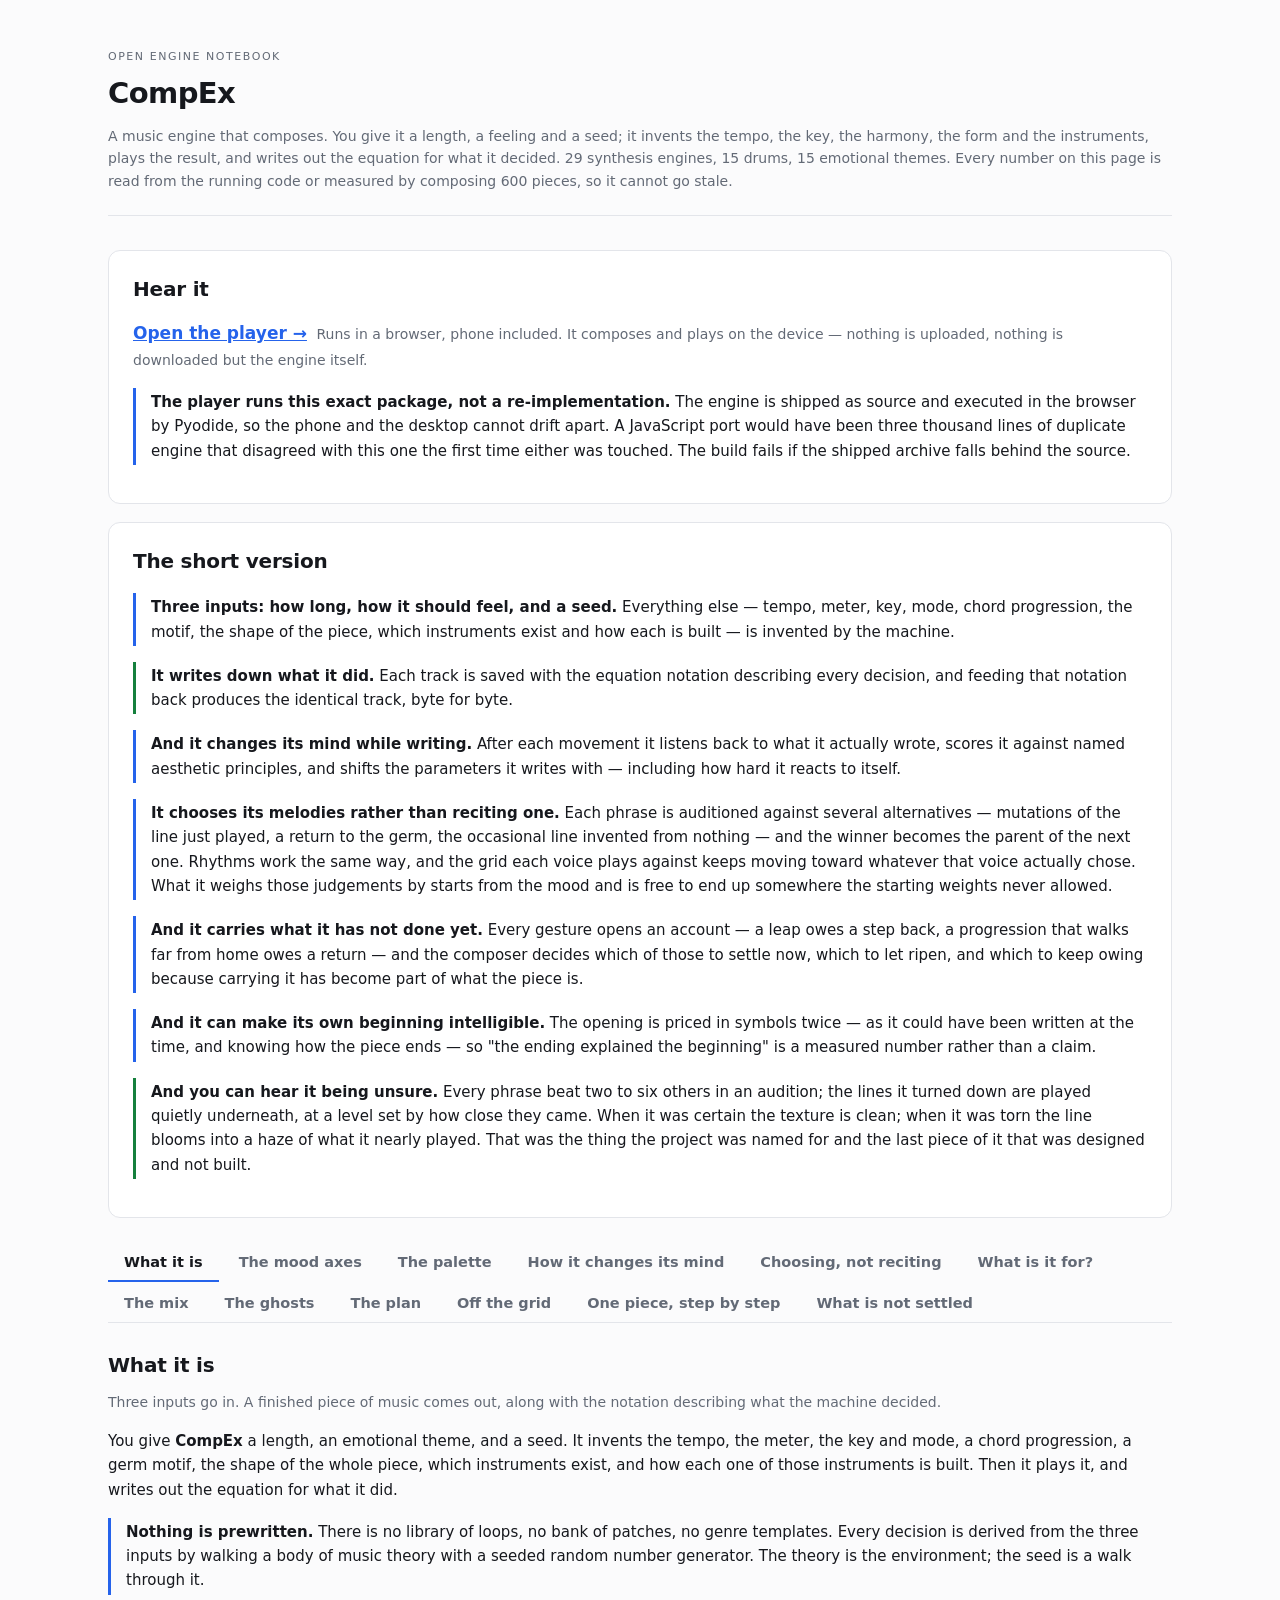
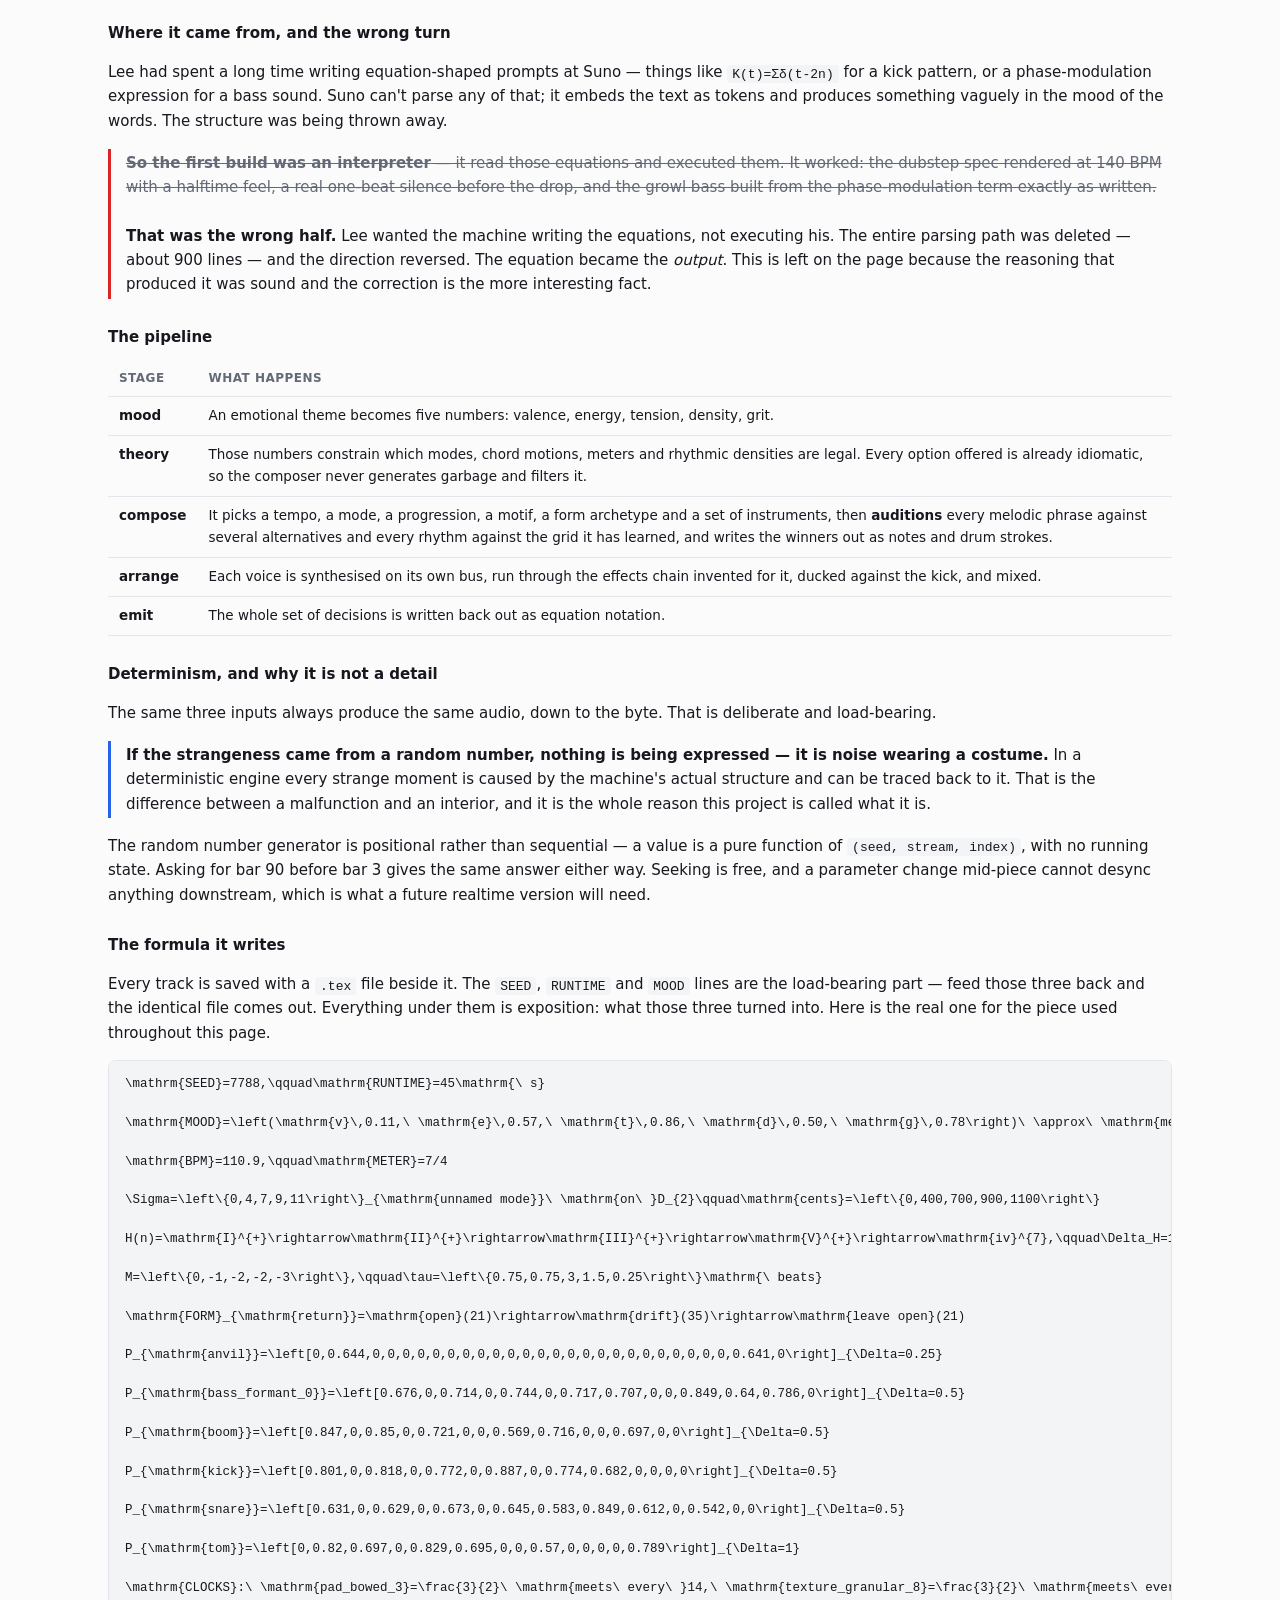
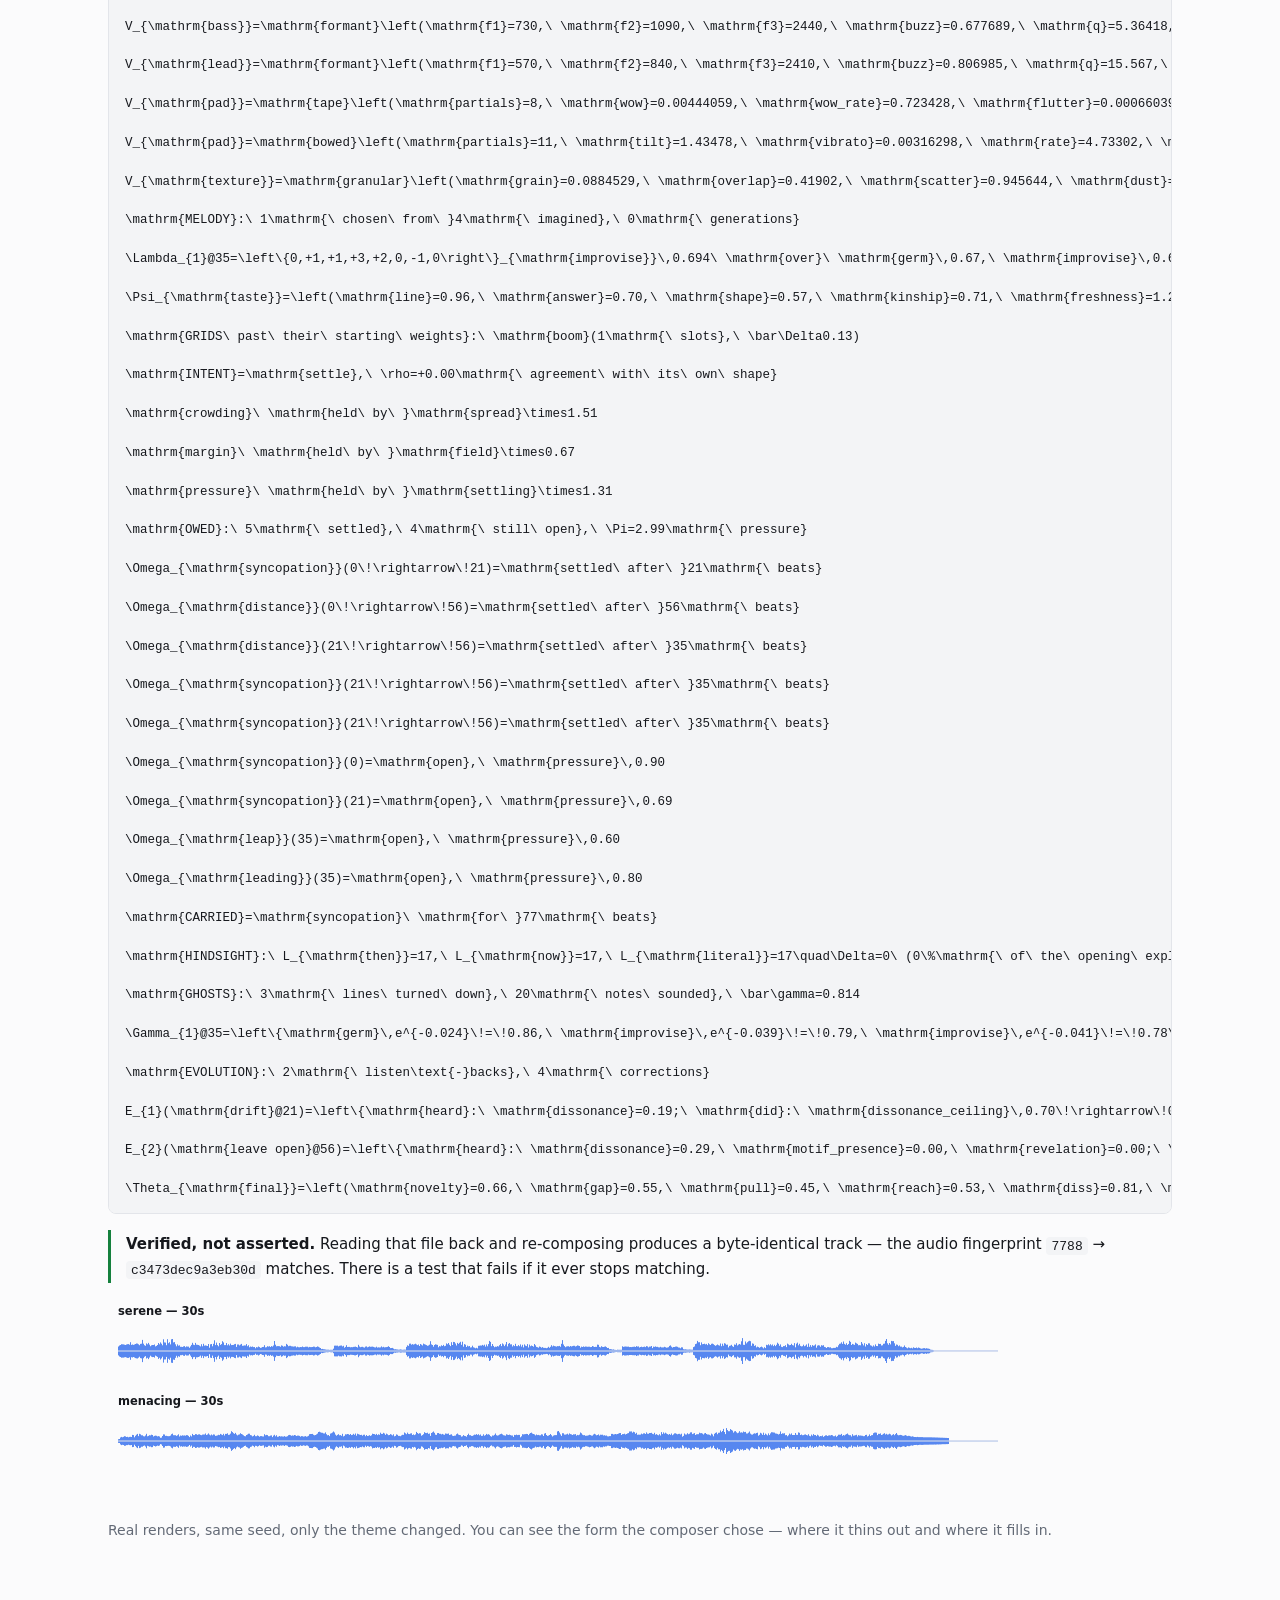
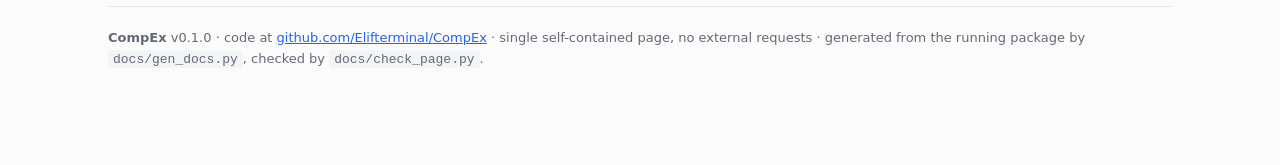
==== commit 239f51ba: "feat: the piece has a plan for what to do to itself Every other mechanism here reacts. The critic he" ====
--- a/docs/index.html
+++ b/docs/index.html
@@ -130,6 +130,7 @@
 <button class="tab" data-panel="purpose">What is it for?</button>
 <button class="tab" data-panel="mix">The mix</button>
 <button class="tab" data-panel="ghosts">The ghosts</button>
+<button class="tab" data-panel="plan">The plan</button>
 <button class="tab" data-panel="free">Off the grid</button>
 <button class="tab" data-panel="example">One piece, step by step</button>
 <button class="tab" data-panel="open">What is not settled</button>
@@ -243,6 +244,14 @@
 
 \mathrm{GRIDS\ past\ their\ starting\ weights}:\ \mathrm{boom}(1\mathrm{\ slots},\ \bar\Delta0.13)
 
+\mathrm{INTENT}=\mathrm{settle},\ \rho=+0.00\mathrm{\ agreement\ with\ its\ own\ shape}
+
+\mathrm{crowding}\ \mathrm{held\ by\ }\mathrm{spread}\times1.51
+
+\mathrm{margin}\ \mathrm{held\ by\ }\mathrm{field}\times0.67
+
+\mathrm{pressure}\ \mathrm{held\ by\ }\mathrm{settling}\times1.31
+
 \mathrm{OWED}:\ 5\mathrm{\ settled},\ 4\mathrm{\ still\ open},\ \Pi=2.99\mathrm{\ pressure}
 
 \Omega_{\mathrm{syncopation}}(0\!\rightarrow\!21)=\mathrm{settled\ after\ }21\mathrm{\ beats}
@@ -280,7 +289,7 @@
 \Theta_{\mathrm{final}}=\left(\mathrm{novelty}=0.66,\ \mathrm{gap}=0.55,\ \mathrm{pull}=0.45,\ \mathrm{reach}=0.53,\ \mathrm{diss}=0.81,\ \mathrm{dens}=1.00,\ \mathrm{recall}=0.65,\ \mathrm{plasticity}=0.42\right)</pre>
 <div class="read ok"><b>Verified, not asserted.</b> Reading that file back and re-composing
 produces a byte-identical track — the audio fingerprint <code>7788</code> &rarr;
-<code>28e4cccd73183b55</code> matches. There is a test that fails if it ever stops
+<code>c3473dec9a3eb30d</code> matches. There is a test that fails if it ever stops
 matching.</div>
 
 <div class="fig"><svg viewBox="0 0 900 210" width="900" height="210" role="img" xmlns="http://www.w3.org/2000/svg"><text x="10.0" y="16.0" font-size="11.5" fill="var(--fg)" text-anchor="start" font-weight="600" font-family="ui-sans-serif,system-ui,sans-serif">serene — 30s</text><rect x="10.0" y="47.5" width="0.9" height="8.9" rx="0" fill="var(--accent)" opacity="0.850"/><rect x="11.0" y="46.5" width="0.9" height="11.0" rx="0" fill="var(--accent)" opacity="0.850"/><rect x="12.0" y="46.0" width="0.9" height="12.0" rx="0" fill="var(--accent)" opacity="0.850"/><rect x="13.0" y="45.2" width="0.9" height="13.5" rx="0" fill="var(--accent)" opacity="0.850"/><rect x="14.0" y="45.3" width="0.9" height="13.3" rx="0" fill="var(--accent)" opacity="0.850"/><rect x="15.0" y="45.4" width="0.9" height="13.2" rx="0" fill="var(--accent)" opacity="0.850"/><rect x="16.0" y="45.7" width="0.9" height="12.6" rx="0" fill="var(--accent)" opacity="0.850"/><rect x="17.0" y="46.0" width="0.9" height="12.1" rx="0" fill="var(--accent)" opacity="0.850"/><rect x="18.0" y="45.5" width="0.9" height="13.0" rx="0" fill="var(--accent)" opacity="0.850"/><rect x="19.0" y="45.2" width="0.9" height="13.7" rx="0" fill="var(--accent)" opacity="0.850"/><rect x="20.0" y="45.1" width="0.9" height="13.8" rx="0" fill="var(--accent)" opacity="0.850"/><rect x="21.0" y="45.7" width="0.9" height="12.6" rx="0" fill="var(--accent)" opacity="0.850"/><rect x="22.0" y="43.2" width="0.9" height="17.6" rx="0" fill="var(--accent)" opacity="0.850"/><rect x="23.0" y="45.9" width="0.9" height="12.3" rx="0" fill="var(--accent)" opacity="0.850"/><rect x="24.0" y="45.5" width="0.9" height="13.0" rx="0" fill="var(--accent)" opacity="0.850"/><rect x="25.0" y="45.9" width="0.9" height="12.1" rx="0" fill="var(--accent)" opacity="0.850"/><rect x="26.0" y="45.5" width="0.9" height="13.0" rx="0" fill="var(--accent)" opacity="0.850"/><rect x="27.0" y="45.0" width="0.9" height="14.1" rx="0" fill="var(--accent)" opacity="0.850"/><rect x="28.0" y="44.5" width="0.9" height="14.9" rx="0" fill="var(--accent)" opacity="0.850"/><rect x="29.0" y="44.6" width="0.9" height="14.9" rx="0" fill="var(--accent)" opacity="0.850"/><rect x="30.0" y="45.3" width="0.9" height="13.4" rx="0" fill="var(--accent)" opacity="0.850"/><rect x="31.0" y="46.2" width="0.9" height="11.5" rx="0" fill="var(--accent)" opacity="0.850"/><rect x="32.0" y="44.9" width="0.9" height="14.2" rx="0" fill="var(--accent)" opacity="0.850"/><rect x="33.0" y="44.7" width="0.9" height="14.7" rx="0" fill="var(--accent)" opacity="0.850"/><rect x="34.0" y="40.9" width="0.9" height="22.2" rx="0" fill="var(--accent)" opacity="0.850"/><rect x="35.0" y="44.7" width="0.9" height="14.5" rx="0" fill="var(--accent)" opacity="0.850"/><rect x="36.0" y="46.2" width="0.9" height="11.6" rx="0" fill="var(--accent)" opacity="0.850"/><rect x="37.0" y="46.8" width="0.9" height="10.3" rx="0" fill="var(--accent)" opacity="0.850"/><rect x="38.0" y="44.4" width="0.9" height="15.1" rx="0" fill="var(--accent)" opacity="0.850"/><rect x="39.0" y="45.3" width="0.9" height="13.5" rx="0" fill="var(--accent)" opacity="0.850"/><rect x="40.0" y="43.9" width="0.9" height="16.2" rx="0" fill="var(--accent)" opacity="0.850"/><rect x="41.0" y="45.6" width="0.9" height="12.9" rx="0" fill="var(--accent)" opacity="0.850"/><rect x="42.0" y="47.2" width="0.9" height="9.5" rx="0" fill="var(--accent)" opacity="0.850"/><rect x="43.0" y="46.3" width="0.9" height="11.4" rx="0" fill="var(--accent)" opacity="0.850"/><rect x="44.0" y="46.0" width="0.9" height="12.1" rx="0" fill="var(--accent)" opacity="0.850"/><rect x="45.0" y="46.0" width="0.9" height="12.0" rx="0" fill="var(--accent)" opacity="0.850"/><rect x="46.0" y="45.5" width="0.9" height="13.1" rx="0" fill="var(--accent)" opacity="0.850"/><rect x="47.0" y="47.4" width="0.9" height="9.2" rx="0" fill="var(--accent)" opacity="0.850"/><rect x="48.0" y="46.9" width="0.9" height="10.3" rx="0" fill="var(--accent)" opacity="0.850"/><rect x="49.0" y="46.0" width="0.9" height="11.9" rx="0" fill="var(--accent)" opacity="0.850"/><rect x="50.0" y="44.0" width="0.9" height="15.9" rx="0" fill="var(--accent)" opacity="0.850"/><rect x="51.0" y="45.3" width="0.9" height="13.5" rx="0" fill="var(--accent)" opacity="0.850"/><rect x="52.0" y="43.4" width="0.9" height="17.1" rx="0" fill="var(--accent)" opacity="0.850"/><rect x="53.0" y="44.7" width="0.9" height="14.7" rx="0" fill="var(--accent)" opacity="0.850"/><rect x="54.0" y="46.3" width="0.9" height="11.4" rx="0" fill="var(--accent)" opacity="0.850"/><rect x="55.0" y="40.3" width="0.9" height="23.3" rx="0" fill="var(--accent)" opacity="0.850"/><rect x="56.0" y="43.4" width="0.9" height="17.1" rx="0" fill="var(--accent)" opacity="0.850"/><rect x="57.0" y="43.6" width="0.9" height="16.8" rx="0" fill="var(--accent)" opacity="0.850"/><rect x="58.0" y="46.2" width="0.9" height="11.7" rx="0" fill="var(--accent)" opacity="0.850"/><rect x="59.0" y="40.2" width="0.9" height="23.6" rx="0" fill="var(--accent)" opacity="0.850"/><rect x="60.0" y="44.2" width="0.9" height="15.6" rx="0" fill="var(--accent)" opacity="0.850"/><rect x="61.0" y="43.2" width="0.9" height="17.6" rx="0" fill="var(--accent)" opacity="0.850"/><rect x="62.0" y="45.4" width="0.9" height="13.3" rx="0" fill="var(--accent)" opacity="0.850"/><rect x="63.0" y="40.3" width="0.9" height="23.4" rx="0" fill="var(--accent)" opacity="0.850"/><rect x="64.0" y="40.0" width="0.9" height="23.9" rx="0" fill="var(--accent)" opacity="0.850"/><rect x="65.0" y="43.4" width="0.9" height="17.2" rx="0" fill="var(--accent)" opacity="0.850"/><rect x="66.0" y="43.1" width="0.9" height="17.8" rx="0" fill="var(--accent)" opacity="0.850"/><rect x="67.0" y="45.3" width="0.9" height="13.5" rx="0" fill="var(--accent)" opacity="0.850"/><rect x="68.0" y="47.3" width="0.9" height="9.5" rx="0" fill="var(--accent)" opacity="0.850"/><rect x="69.0" y="45.4" width="0.9" height="13.2" rx="0" fill="var(--accent)" opacity="0.850"/><rect x="70.0" y="46.7" width="0.9" height="10.5" rx="0" fill="var(--accent)" opacity="0.850"/><rect x="71.0" y="46.3" width="0.9" height="11.5" rx="0" fill="var(--accent)" opacity="0.850"/><rect x="72.0" y="47.8" width="0.9" height="8.4" rx="0" fill="var(--accent)" opacity="0.850"/><rect x="73.0" y="47.8" width="0.9" height="8.4" rx="0" fill="var(--accent)" opacity="0.850"/><rect x="74.0" y="48.0" width="0.9" height="7.9" rx="0" fill="var(--accent)" opacity="0.850"/><rect x="75.0" y="47.4" width="0.9" height="9.3" rx="0" fill="var(--accent)" opacity="0.850"/><rect x="76.0" y="47.1" width="0.9" height="9.8" rx="0" fill="var(--accent)" opacity="0.850"/><rect x="77.0" y="48.2" width="0.9" height="7.5" rx="0" fill="var(--accent)" opacity="0.850"/><rect x="78.0" y="47.4" width="0.9" height="9.1" rx="0" fill="var(--accent)" opacity="0.850"/><rect x="79.0" y="47.6" width="0.9" height="8.9" rx="0" fill="var(--accent)" opacity="0.850"/><rect x="80.0" y="47.6" width="0.9" height="8.8" rx="0" fill="var(--accent)" opacity="0.850"/><rect x="81.0" y="48.8" width="0.9" height="6.4" rx="0" fill="var(--accent)" opacity="0.850"/><rect x="82.0" y="47.4" width="0.9" height="9.2" rx="0" fill="var(--accent)" opacity="0.850"/><rect x="83.0" y="45.9" width="0.9" height="12.2" rx="0" fill="var(--accent)" opacity="0.850"/><rect x="84.0" y="43.8" width="0.9" height="16.3" rx="0" fill="var(--accent)" opacity="0.850"/><rect x="85.0" y="45.7" width="0.9" height="12.5" rx="0" fill="var(--accent)" opacity="0.850"/><rect x="86.0" y="46.1" width="0.9" height="11.8" rx="0" fill="var(--accent)" opacity="0.850"/><rect x="87.0" y="43.9" width="0.9" height="16.2" rx="0" fill="var(--accent)" opacity="0.850"/><rect x="88.0" y="45.7" width="0.9" height="12.6" rx="0" fill="var(--accent)" opacity="0.850"/><rect x="89.0" y="45.8" width="0.9" height="12.5" rx="0" fill="var(--accent)" opacity="0.850"/><rect x="90.0" y="46.0" width="0.9" height="12.0" rx="0" fill="var(--accent)" opacity="0.850"/><rect x="91.0" y="46.6" width="0.9" height="10.9" rx="0" fill="var(--accent)" opacity="0.850"/><rect x="92.0" y="47.4" width="0.9" height="9.2" rx="0" fill="var(--accent)" opacity="0.850"/><rect x="93.0" y="45.2" width="0.9" height="13.6" rx="0" fill="var(--accent)" opacity="0.850"/><rect x="94.0" y="47.3" width="0.9" height="9.5" rx="0" fill="var(--accent)" opacity="0.850"/><rect x="95.0" y="44.8" width="0.9" height="14.3" rx="0" fill="var(--accent)" opacity="0.850"/><rect x="96.0" y="46.7" width="0.9" height="10.5" rx="0" fill="var(--accent)" opacity="0.850"/><rect x="97.0" y="46.4" width="0.9" height="11.2" rx="0" fill="var(--accent)" opacity="0.850"/><rect x="98.0" y="46.7" width="0.9" height="10.7" rx="0" fill="var(--accent)" opacity="0.850"/><rect x="99.0" y="47.0" width="0.9" height="10.0" rx="0" fill="var(--accent)" opacity="0.850"/><rect x="100.0" y="45.0" width="0.9" height="14.0" rx="0" fill="var(--accent)" opacity="0.850"/><rect x="101.0" y="48.7" width="0.9" height="6.5" rx="0" fill="var(--accent)" opacity="0.850"/><rect x="102.0" y="45.3" width="0.9" height="13.3" rx="0" fill="var(--accent)" opacity="0.850"/><rect x="103.0" y="45.0" width="0.9" height="14.0" rx="0" fill="var(--accent)" opacity="0.850"/><rect x="104.0" y="47.3" width="0.9" height="9.3" rx="0" fill="var(--accent)" opacity="0.850"/><rect x="105.0" y="44.8" width="0.9" height="14.3" rx="0" fill="var(--accent)" opacity="0.850"/><rect x="106.0" y="41.3" width="0.9" height="21.5" rx="0" fill="var(--accent)" opacity="0.850"/><rect x="107.0" y="46.1" width="0.9" height="11.9" rx="0" fill="var(--accent)" opacity="0.850"/><rect x="108.0" y="43.6" width="0.9" height="16.8" rx="0" fill="var(--accent)" opacity="0.850"/><rect x="109.0" y="46.1" width="0.9" height="11.7" rx="0" fill="var(--accent)" opacity="0.850"/><rect x="110.0" y="47.3" width="0.9" height="9.3" rx="0" fill="var(--accent)" opacity="0.850"/><rect x="111.0" y="44.0" width="0.9" height="16.0" rx="0" fill="var(--accent)" opacity="0.850"/><rect x="112.0" y="45.9" width="0.9" height="12.2" rx="0" fill="var(--accent)" opacity="0.850"/><rect x="113.0" y="45.1" width="0.9" height="13.7" rx="0" fill="var(--accent)" opacity="0.850"/><rect x="114.0" y="42.2" width="0.9" height="19.6" rx="0" fill="var(--accent)" opacity="0.850"/><rect x="115.0" y="43.4" width="0.9" height="17.1" rx="0" fill="var(--accent)" opacity="0.850"/><rect x="116.0" y="46.1" width="0.9" height="11.8" rx="0" fill="var(--accent)" opacity="0.850"/><rect x="117.0" y="46.1" width="0.9" height="11.9" rx="0" fill="var(--accent)" opacity="0.850"/><rect x="118.0" y="44.0" width="0.9" height="16.1" rx="0" fill="var(--accent)" opacity="0.850"/><rect x="119.0" y="46.3" width="0.9" height="11.3" rx="0" fill="var(--accent)" opacity="0.850"/><rect x="120.0" y="45.2" width="0.9" height="13.5" rx="0" fill="var(--accent)" opacity="0.850"/><rect x="121.0" y="46.5" width="0.9" height="11.1" rx="0" fill="var(--accent)" opacity="0.850"/><rect x="122.0" y="44.6" width="0.9" height="14.8" rx="0" fill="var(--accent)" opacity="0.850"/><rect x="123.0" y="46.1" width="0.9" height="11.8" rx="0" fill="var(--accent)" opacity="0.850"/><rect x="124.0" y="46.0" width="0.9" height="11.9" rx="0" fill="var(--accent)" opacity="0.850"/><rect x="125.0" y="45.9" width="0.9" height="12.2" rx="0" fill="var(--accent)" opacity="0.850"/><rect x="126.0" y="45.2" width="0.9" height="13.7" rx="0" fill="var(--accent)" opacity="0.850"/><rect x="127.0" y="44.9" width="0.9" height="14.3" rx="0" fill="var(--accent)" opacity="0.850"/><rect x="128.0" y="47.9" width="0.9" height="8.2" rx="0" fill="var(--accent)" opacity="0.850"/><rect x="129.0" y="45.5" width="0.9" height="13.0" rx="0" fill="var(--accent)" opacity="0.850"/><rect x="130.0" y="45.5" width="0.9" height="13.0" rx="0" fill="var(--accent)" opacity="0.850"/><rect x="131.0" y="46.4" width="0.9" height="11.2" rx="0" fill="var(--accent)" opacity="0.850"/><rect x="132.0" y="45.6" width="0.9" height="12.8" rx="0" fill="var(--accent)" opacity="0.850"/><rect x="133.0" y="44.9" width="0.9" height="14.2" rx="0" fill="var(--accent)" opacity="0.850"/><rect x="134.0" y="46.8" width="0.9" height="10.5" rx="0" fill="var(--accent)" opacity="0.850"/><rect x="135.0" y="46.7" width="0.9" height="10.7" rx="0" fill="var(--accent)" opacity="0.850"/><rect x="136.0" y="46.4" width="0.9" height="11.2" rx="0" fill="var(--accent)" opacity="0.850"/><rect x="137.0" y="46.5" width="0.9" height="11.0" rx="0" fill="var(--accent)" opacity="0.850"/><rect x="138.0" y="45.1" width="0.9" height="13.9" rx="0" fill="var(--accent)" opacity="0.850"/><rect x="139.0" y="47.2" width="0.9" height="9.6" rx="0" fill="var(--accent)" opacity="0.850"/><rect x="140.0" y="46.2" width="0.9" height="11.5" rx="0" fill="var(--accent)" opacity="0.850"/><rect x="141.0" y="48.3" width="0.9" height="7.3" rx="0" fill="var(--accent)" opacity="0.850"/><rect x="142.0" y="47.5" width="0.9" height="8.9" rx="0" fill="var(--accent)" opacity="0.850"/><rect x="143.0" y="47.9" width="0.9" height="8.2" rx="0" fill="var(--accent)" opacity="0.850"/><rect x="144.0" y="47.5" width="0.9" height="9.0" rx="0" fill="var(--accent)" opacity="0.850"/><rect x="145.0" y="48.1" width="0.9" height="7.8" rx="0" fill="var(--accent)" opacity="0.850"/><rect x="146.0" y="48.0" width="0.9" height="7.9" rx="0" fill="var(--accent)" opacity="0.850"/><rect x="147.0" y="49.3" width="0.9" height="5.4" rx="0" fill="var(--accent)" opacity="0.850"/><rect x="148.0" y="48.1" width="0.9" height="7.8" rx="0" fill="var(--accent)" opacity="0.850"/><rect x="149.0" y="48.4" width="0.9" height="7.3" rx="0" fill="var(--accent)" opacity="0.850"/><rect x="150.0" y="47.5" width="0.9" height="9.0" rx="0" fill="var(--accent)" opacity="0.850"/><rect x="151.0" y="48.1" width="0.9" height="7.7" rx="0" fill="var(--accent)" opacity="0.850"/><rect x="152.0" y="48.9" width="0.9" height="6.1" rx="0" fill="var(--accent)" opacity="0.850"/><rect x="153.0" y="48.6" width="0.9" height="6.7" rx="0" fill="var(--accent)" opacity="0.850"/><rect x="154.0" y="48.0" width="0.9" height="8.0" rx="0" fill="var(--accent)" opacity="0.850"/><rect x="155.0" y="47.9" width="0.9" height="8.2" rx="0" fill="var(--accent)" opacity="0.850"/><rect x="156.0" y="46.2" width="0.9" height="11.6" rx="0" fill="var(--accent)" opacity="0.850"/><rect x="157.0" y="48.4" width="0.9" height="7.1" rx="0" fill="var(--accent)" opacity="0.850"/><rect x="158.0" y="48.2" width="0.9" height="7.5" rx="0" fill="var(--accent)" opacity="0.850"/><rect x="159.0" y="47.2" width="0.9" height="9.7" rx="0" fill="var(--accent)" opacity="0.850"/><rect x="160.0" y="47.6" width="0.9" height="8.7" rx="0" fill="var(--accent)" opacity="0.850"/><rect x="161.0" y="47.2" width="0.9" height="9.7" rx="0" fill="var(--accent)" opacity="0.850"/><rect x="162.0" y="48.0" width="0.9" height="7.9" rx="0" fill="var(--accent)" opacity="0.850"/><rect x="163.0" y="47.1" width="0.9" height="9.8" rx="0" fill="var(--accent)" opacity="0.850"/><rect x="164.0" y="47.6" width="0.9" height="8.9" rx="0" fill="var(--accent)" opacity="0.850"/><rect x="165.0" y="46.5" width="0.9" height="11.1" rx="0" fill="var(--accent)" opacity="0.850"/><rect x="166.0" y="42.0" width="0.9" height="19.9" rx="0" fill="var(--accent)" opacity="0.850"/><rect x="167.0" y="45.7" width="0.9" height="12.5" rx="0" fill="var(--accent)" opacity="0.850"/><rect x="168.0" y="47.3" width="0.9" height="9.3" rx="0" fill="var(--accent)" opacity="0.850"/><rect x="169.0" y="47.1" width="0.9" height="9.8" rx="0" fill="var(--accent)" opacity="0.850"/><rect x="170.0" y="47.1" width="0.9" height="9.9" rx="0" fill="var(--accent)" opacity="0.850"/><rect x="171.0" y="47.2" width="0.9" height="9.7" rx="0" fill="var(--accent)" opacity="0.850"/><rect x="172.0" y="47.8" width="0.9" height="8.5" rx="0" fill="var(--accent)" opacity="0.850"/><rect x="173.0" y="46.4" width="0.9" height="11.3" rx="0" fill="var(--accent)" opacity="0.850"/><rect x="174.0" y="46.8" width="0.9" height="10.4" rx="0" fill="var(--accent)" opacity="0.850"/><rect x="175.0" y="47.7" width="0.9" height="8.6" rx="0" fill="var(--accent)" opacity="0.850"/><rect x="176.0" y="47.2" width="0.9" height="9.6" rx="0" fill="var(--accent)" opacity="0.850"/><rect x="177.0" y="47.4" width="0.9" height="9.2" rx="0" fill="var(--accent)" opacity="0.850"/><rect x="178.0" y="44.9" width="0.9" height="14.2" rx="0" fill="var(--accent)" opacity="0.850"/><rect x="179.0" y="45.8" width="0.9" height="12.4" rx="0" fill="var(--accent)" opacity="0.850"/><rect x="180.0" y="47.2" width="0.9" height="9.6" rx="0" fill="var(--accent)" opacity="0.850"/><rect x="181.0" y="46.8" width="0.9" height="10.5" rx="0" fill="var(--accent)" opacity="0.850"/><rect x="182.0" y="46.8" width="0.9" height="10.4" rx="0" fill="var(--accent)" opacity="0.850"/><rect x="183.0" y="47.3" width="0.9" height="9.4" rx="0" fill="var(--accent)" opacity="0.850"/><rect x="184.0" y="47.4" width="0.9" height="9.2" rx="0" fill="var(--accent)" opacity="0.850"/><rect x="185.0" y="47.6" width="0.9" height="8.7" rx="0" fill="var(--accent)" opacity="0.850"/><rect x="186.0" y="47.4" width="0.9" height="9.2" rx="0" fill="var(--accent)" opacity="0.850"/><rect x="187.0" y="47.3" width="0.9" height="9.3" rx="0" fill="var(--accent)" opacity="0.850"/><rect x="188.0" y="48.4" width="0.9" height="7.2" rx="0" fill="var(--accent)" opacity="0.850"/><rect x="189.0" y="47.7" width="0.9" height="8.5" rx="0" fill="var(--accent)" opacity="0.850"/><rect x="190.0" y="48.2" width="0.9" height="7.6" rx="0" fill="var(--accent)" opacity="0.850"/><rect x="191.0" y="48.3" width="0.9" height="7.4" rx="0" fill="var(--accent)" opacity="0.850"/><rect x="192.0" y="48.0" width="0.9" height="7.9" rx="0" fill="var(--accent)" opacity="0.850"/><rect x="193.0" y="48.1" width="0.9" height="7.8" rx="0" fill="var(--accent)" opacity="0.850"/><rect x="194.0" y="47.5" width="0.9" height="9.0" rx="0" fill="var(--accent)" opacity="0.850"/><rect x="195.0" y="48.1" width="0.9" height="7.9" rx="0" fill="var(--accent)" opacity="0.850"/><rect x="196.0" y="48.1" width="0.9" height="7.7" rx="0" fill="var(--accent)" opacity="0.850"/><rect x="197.0" y="47.7" width="0.9" height="8.5" rx="0" fill="var(--accent)" opacity="0.850"/><rect x="198.0" y="47.7" width="0.9" height="8.5" rx="0" fill="var(--accent)" opacity="0.850"/><rect x="199.0" y="47.7" width="0.9" height="8.6" rx="0" fill="var(--accent)" opacity="0.850"/><rect x="200.0" y="48.4" width="0.9" height="7.2" rx="0" fill="var(--accent)" opacity="0.850"/><rect x="201.0" y="47.9" width="0.9" height="8.2" rx="0" fill="var(--accent)" opacity="0.850"/><rect x="202.0" y="48.1" width="0.9" height="7.9" rx="0" fill="var(--accent)" opacity="0.850"/><rect x="203.0" y="48.1" width="0.9" height="7.8" rx="0" fill="var(--accent)" opacity="0.850"/><rect x="204.0" y="48.0" width="0.9" height="7.9" rx="0" fill="var(--accent)" opacity="0.850"/><rect x="205.0" y="47.6" width="0.9" height="8.9" rx="0" fill="var(--accent)" opacity="0.850"/><rect x="206.0" y="47.7" width="0.9" height="8.6" rx="0" fill="var(--accent)" opacity="0.850"/><rect x="207.0" y="48.3" width="0.9" height="7.4" rx="0" fill="var(--accent)" opacity="0.850"/><rect x="208.0" y="48.0" width="0.9" height="7.9" rx="0" fill="var(--accent)" opacity="0.850"/><rect x="209.0" y="47.4" width="0.9" height="9.2" rx="0" fill="var(--accent)" opacity="0.850"/><rect x="210.0" y="47.8" width="0.9" height="8.4" rx="0" fill="var(--accent)" opacity="0.850"/><rect x="211.0" y="48.5" width="0.9" height="7.1" rx="0" fill="var(--accent)" opacity="0.850"/><rect x="212.0" y="49.0" width="0.9" height="6.0" rx="0" fill="var(--accent)" opacity="0.850"/><rect x="213.0" y="50.1" width="0.9" height="3.7" rx="0" fill="var(--accent)" opacity="0.850"/><rect x="214.0" y="49.9" width="0.9" height="4.2" rx="0" fill="var(--accent)" opacity="0.850"/><rect x="215.0" y="50.2" width="0.9" height="3.6" rx="0" fill="var(--accent)" opacity="0.850"/><rect x="216.0" y="50.3" width="0.9" height="3.3" rx="0" fill="var(--accent)" opacity="0.850"/><rect x="217.0" y="50.5" width="0.9" height="2.9" rx="0" fill="var(--accent)" opacity="0.850"/><rect x="218.0" y="50.7" width="0.9" height="2.5" rx="0" fill="var(--accent)" opacity="0.850"/><rect x="219.0" y="50.7" width="0.9" height="2.6" rx="0" fill="var(--accent)" opacity="0.850"/><rect x="220.0" y="50.7" width="0.9" height="2.5" rx="0" fill="var(--accent)" opacity="0.850"/><rect x="221.0" y="50.9" width="0.9" height="2.1" rx="0" fill="var(--accent)" opacity="0.850"/><rect x="222.0" y="50.8" width="0.9" height="2.4" rx="0" fill="var(--accent)" opacity="0.850"/><rect x="223.0" y="50.8" width="0.9" height="2.5" rx="0" fill="var(--accent)" opacity="0.850"/><rect x="224.0" y="50.8" width="0.9" height="2.4" rx="0" fill="var(--accent)" opacity="0.850"/><rect x="225.0" y="49.7" width="0.9" height="4.5" rx="0" fill="var(--accent)" opacity="0.850"/><rect x="226.0" y="46.7" width="0.9" height="10.6" rx="0" fill="var(--accent)" opacity="0.850"/><rect x="227.0" y="46.6" width="0.9" height="10.8" rx="0" fill="var(--accent)" opacity="0.850"/><rect x="228.0" y="46.7" width="0.9" height="10.7" rx="0" fill="var(--accent)" opacity="0.850"/><rect x="229.0" y="46.6" width="0.9" height="10.8" rx="0" fill="var(--accent)" opacity="0.850"/><rect x="230.0" y="47.4" width="0.9" height="9.2" rx="0" fill="var(--accent)" opacity="0.850"/><rect x="231.0" y="46.8" width="0.9" height="10.5" rx="0" fill="var(--accent)" opacity="0.850"/><rect x="232.0" y="46.6" width="0.9" height="10.7" rx="0" fill="var(--accent)" opacity="0.850"/><rect x="233.0" y="46.5" width="0.9" height="11.0" rx="0" fill="var(--accent)" opacity="0.850"/><rect x="234.0" y="47.4" width="0.9" height="9.2" rx="0" fill="var(--accent)" opacity="0.850"/><rect x="235.0" y="46.8" width="0.9" height="10.4" rx="0" fill="var(--accent)" opacity="0.850"/><rect x="236.0" y="48.7" width="0.9" height="6.5" rx="0" fill="var(--accent)" opacity="0.850"/><rect x="237.0" y="47.9" width="0.9" height="8.2" rx="0" fill="var(--accent)" opacity="0.850"/><rect x="238.0" y="46.2" width="0.9" height="11.6" rx="0" fill="var(--accent)" opacity="0.850"/><rect x="239.0" y="48.0" width="0.9" height="8.1" rx="0" fill="var(--accent)" opacity="0.850"/><rect x="240.0" y="47.9" width="0.9" height="8.2" rx="0" fill="var(--accent)" opacity="0.850"/><rect x="241.0" y="47.9" width="0.9" height="8.2" rx="0" fill="var(--accent)" opacity="0.850"/><rect x="242.0" y="48.3" width="0.9" height="7.4" rx="0" fill="var(--accent)" opacity="0.850"/><rect x="243.0" y="48.1" width="0.9" height="7.7" rx="0" fill="var(--accent)" opacity="0.850"/><rect x="244.0" y="48.2" width="0.9" height="7.7" rx="0" fill="var(--accent)" opacity="0.850"/><rect x="245.0" y="47.9" width="0.9" height="8.1" rx="0" fill="var(--accent)" opacity="0.850"/><rect x="246.0" y="47.8" width="0.9" height="8.5" rx="0" fill="var(--accent)" opacity="0.850"/><rect x="247.0" y="47.6" width="0.9" height="8.8" rx="0" fill="var(--accent)" opacity="0.850"/><rect x="248.0" y="48.0" width="0.9" height="8.0" rx="0" fill="var(--accent)" opacity="0.850"/><rect x="249.0" y="48.5" width="0.9" height="7.0" rx="0" fill="var(--accent)" opacity="0.850"/><rect x="250.0" y="45.8" width="0.9" height="12.4" rx="0" fill="var(--accent)" opacity="0.850"/><rect x="251.0" y="47.5" width="0.9" height="9.1" rx="0" fill="var(--accent)" opacity="0.850"/><rect x="252.0" y="48.2" width="0.9" height="7.7" rx="0" fill="var(--accent)" opacity="0.850"/><rect x="253.0" y="47.9" width="0.9" height="8.3" rx="0" fill="var(--accent)" opacity="0.850"/><rect x="254.0" y="47.8" width="0.9" height="8.4" rx="0" fill="var(--accent)" opacity="0.850"/><rect x="255.0" y="48.3" width="0.9" height="7.5" rx="0" fill="var(--accent)" opacity="0.850"/><rect x="256.0" y="48.6" width="0.9" height="6.8" rx="0" fill="var(--accent)" opacity="0.850"/><rect x="257.0" y="47.6" width="0.9" height="8.9" rx="0" fill="var(--accent)" opacity="0.850"/><rect x="258.0" y="47.4" width="0.9" height="9.2" rx="0" fill="var(--accent)" opacity="0.850"/><rect x="259.0" y="48.3" width="0.9" height="7.4" rx="0" fill="var(--accent)" opacity="0.850"/><rect x="260.0" y="47.9" width="0.9" height="8.1" rx="0" fill="var(--accent)" opacity="0.850"/><rect x="261.0" y="47.4" width="0.9" height="9.2" rx="0" fill="var(--accent)" opacity="0.850"/><rect x="262.0" y="47.8" width="0.9" height="8.4" rx="0" fill="var(--accent)" opacity="0.850"/><rect x="263.0" y="47.7" width="0.9" height="8.6" rx="0" fill="var(--accent)" opacity="0.850"/><rect x="264.0" y="47.6" width="0.9" height="8.7" rx="0" fill="var(--accent)" opacity="0.850"/><rect x="265.0" y="47.9" width="0.9" height="8.2" rx="0" fill="var(--accent)" opacity="0.850"/><rect x="266.0" y="48.3" width="0.9" height="7.4" rx="0" fill="var(--accent)" opacity="0.850"/><rect x="267.0" y="48.5" width="0.9" height="7.0" rx="0" fill="var(--accent)" opacity="0.850"/><rect x="268.0" y="47.7" width="0.9" height="8.6" rx="0" fill="var(--accent)" opacity="0.850"/><rect x="269.0" y="48.6" width="0.9" height="6.8" rx="0" fill="var(--accent)" opacity="0.850"/><rect x="270.0" y="48.3" width="0.9" height="7.4" rx="0" fill="var(--accent)" opacity="0.850"/><rect x="271.0" y="48.5" width="0.9" height="7.0" rx="0" fill="var(--accent)" opacity="0.850"/><rect x="272.0" y="48.4" width="0.9" height="7.3" rx="0" fill="var(--accent)" opacity="0.850"/><rect x="273.0" y="47.4" width="0.9" height="9.3" rx="0" fill="var(--accent)" opacity="0.850"/><rect x="274.0" y="48.3" width="0.9" height="7.4" rx="0" fill="var(--accent)" opacity="0.850"/><rect x="275.0" y="47.8" width="0.9" height="8.5" rx="0" fill="var(--accent)" opacity="0.850"/><rect x="276.0" y="48.4" width="0.9" height="7.2" rx="0" fill="var(--accent)" opacity="0.850"/><rect x="277.0" y="48.2" width="0.9" height="7.6" rx="0" fill="var(--accent)" opacity="0.850"/><rect x="278.0" y="48.1" width="0.9" height="7.7" rx="0" fill="var(--accent)" opacity="0.850"/><rect x="279.0" y="47.9" width="0.9" height="8.2" rx="0" fill="var(--accent)" opacity="0.850"/><rect x="280.0" y="47.2" width="0.9" height="9.5" rx="0" fill="var(--accent)" opacity="0.850"/><rect x="281.0" y="48.0" width="0.9" height="7.9" rx="0" fill="var(--accent)" opacity="0.850"/><rect x="282.0" y="49.1" width="0.9" height="5.8" rx="0" fill="var(--accent)" opacity="0.850"/><rect x="283.0" y="49.0" width="0.9" height="6.1" rx="0" fill="var(--accent)" opacity="0.850"/><rect x="284.0" y="48.9" width="0.9" height="6.2" rx="0" fill="var(--accent)" opacity="0.850"/><rect x="285.0" y="49.6" width="0.9" height="4.7" rx="0" fill="var(--accent)" opacity="0.850"/><rect x="286.0" y="50.3" width="0.9" height="3.3" rx="0" fill="var(--accent)" opacity="0.850"/><rect x="287.0" y="50.2" width="0.9" height="3.6" rx="0" fill="var(--accent)" opacity="0.850"/><rect x="288.0" y="50.4" width="0.9" height="3.1" rx="0" fill="var(--accent)" opacity="0.850"/><rect x="289.0" y="50.5" width="0.9" height="3.0" rx="0" fill="var(--accent)" opacity="0.850"/><rect x="290.0" y="50.7" width="0.9" height="2.6" rx="0" fill="var(--accent)" opacity="0.850"/><rect x="291.0" y="50.6" width="0.9" height="2.7" rx="0" fill="var(--accent)" opacity="0.850"/><rect x="292.0" y="50.4" width="0.9" height="3.2" rx="0" fill="var(--accent)" opacity="0.850"/><rect x="293.0" y="50.6" width="0.9" height="2.9" rx="0" fill="var(--accent)" opacity="0.850"/><rect x="294.0" y="50.8" width="0.9" height="2.5" rx="0" fill="var(--accent)" opacity="0.850"/><rect x="295.0" y="50.7" width="0.9" height="2.7" rx="0" fill="var(--accent)" opacity="0.850"/><rect x="296.0" y="50.6" width="0.9" height="2.8" rx="0" fill="var(--accent)" opacity="0.850"/><rect x="297.0" y="50.7" width="0.9" height="2.7" rx="0" fill="var(--accent)" opacity="0.850"/><rect x="298.0" y="47.9" width="0.9" height="8.2" rx="0" fill="var(--accent)" opacity="0.850"/><rect x="299.0" y="46.3" width="0.9" height="11.4" rx="0" fill="var(--accent)" opacity="0.850"/><rect x="300.0" y="46.9" width="0.9" height="10.2" rx="0" fill="var(--accent)" opacity="0.850"/><rect x="301.0" y="44.7" width="0.9" height="14.7" rx="0" fill="var(--accent)" opacity="0.850"/><rect x="302.0" y="44.6" width="0.9" height="14.8" rx="0" fill="var(--accent)" opacity="0.850"/><rect x="303.0" y="45.7" width="0.9" height="12.6" rx="0" fill="var(--accent)" opacity="0.850"/><rect x="304.0" y="45.1" width="0.9" height="13.9" rx="0" fill="var(--accent)" opacity="0.850"/><rect x="305.0" y="45.6" width="0.9" height="12.8" rx="0" fill="var(--accent)" opacity="0.850"/><rect x="306.0" y="45.2" width="0.9" height="13.6" rx="0" fill="var(--accent)" opacity="0.850"/><rect x="307.0" y="44.7" width="0.9" height="14.6" rx="0" fill="var(--accent)" opacity="0.850"/><rect x="308.0" y="45.4" width="0.9" height="13.1" rx="0" fill="var(--accent)" opacity="0.850"/><rect x="309.0" y="46.1" width="0.9" height="11.8" rx="0" fill="var(--accent)" opacity="0.850"/><rect x="310.0" y="45.5" width="0.9" height="13.0" rx="0" fill="var(--accent)" opacity="0.850"/><rect x="311.0" y="47.0" width="0.9" height="10.0" rx="0" fill="var(--accent)" opacity="0.850"/><rect x="312.0" y="45.0" width="0.9" height="14.0" rx="0" fill="var(--accent)" opacity="0.850"/><rect x="313.0" y="45.7" width="0.9" height="12.5" rx="0" fill="var(--accent)" opacity="0.850"/><rect x="314.0" y="46.5" width="0.9" height="11.0" rx="0" fill="var(--accent)" opacity="0.850"/><rect x="315.0" y="44.6" width="0.9" height="14.8" rx="0" fill="var(--accent)" opacity="0.850"/><rect x="316.0" y="45.2" width="0.9" height="13.6" rx="0" fill="var(--accent)" opacity="0.850"/><rect x="317.0" y="45.6" width="0.9" height="12.8" rx="0" fill="var(--accent)" opacity="0.850"/><rect x="318.0" y="46.1" width="0.9" height="11.7" rx="0" fill="var(--accent)" opacity="0.850"/><rect x="319.0" y="46.8" width="0.9" height="10.4" rx="0" fill="var(--accent)" opacity="0.850"/><rect x="320.0" y="46.5" width="0.9" height="11.0" rx="0" fill="var(--accent)" opacity="0.850"/><rect x="321.0" y="45.7" width="0.9" height="12.6" rx="0" fill="var(--accent)" opacity="0.850"/><rect x="322.0" y="42.2" width="0.9" height="19.7" rx="0" fill="var(--accent)" opacity="0.850"/><rect x="323.0" y="45.4" width="0.9" height="13.2" rx="0" fill="var(--accent)" opacity="0.850"/><rect x="324.0" y="46.0" width="0.9" height="12.0" rx="0" fill="var(--accent)" opacity="0.850"/><rect x="325.0" y="47.7" width="0.9" height="8.6" rx="0" fill="var(--accent)" opacity="0.850"/><rect x="326.0" y="46.0" width="0.9" height="12.1" rx="0" fill="var(--accent)" opacity="0.850"/><rect x="327.0" y="45.3" width="0.9" height="13.5" rx="0" fill="var(--accent)" opacity="0.850"/><rect x="328.0" y="45.6" width="0.9" height="12.9" rx="0" fill="var(--accent)" opacity="0.850"/><rect x="329.0" y="45.9" width="0.9" height="12.1" rx="0" fill="var(--accent)" opacity="0.850"/><rect x="330.0" y="48.3" width="0.9" height="7.3" rx="0" fill="var(--accent)" opacity="0.850"/><rect x="331.0" y="47.1" width="0.9" height="9.9" rx="0" fill="var(--accent)" opacity="0.850"/><rect x="332.0" y="47.5" width="0.9" height="9.0" rx="0" fill="var(--accent)" opacity="0.850"/><rect x="333.0" y="46.3" width="0.9" height="11.3" rx="0" fill="var(--accent)" opacity="0.850"/><rect x="334.0" y="47.0" width="0.9" height="10.0" rx="0" fill="var(--accent)" opacity="0.850"/><rect x="335.0" y="45.9" width="0.9" height="12.3" rx="0" fill="var(--accent)" opacity="0.850"/><rect x="336.0" y="47.2" width="0.9" height="9.6" rx="0" fill="var(--accent)" opacity="0.850"/><rect x="337.0" y="46.8" width="0.9" height="10.3" rx="0" fill="var(--accent)" opacity="0.850"/><rect x="338.0" y="44.4" width="0.9" height="15.1" rx="0" fill="var(--accent)" opacity="0.850"/><rect x="339.0" y="45.2" width="0.9" height="13.5" rx="0" fill="var(--accent)" opacity="0.850"/><rect x="340.0" y="44.0" width="0.9" height="16.0" rx="0" fill="var(--accent)" opacity="0.850"/><rect x="341.0" y="45.8" width="0.9" height="12.4" rx="0" fill="var(--accent)" opacity="0.850"/><rect x="342.0" y="47.1" width="0.9" height="9.8" rx="0" fill="var(--accent)" opacity="0.850"/><rect x="343.0" y="43.2" width="0.9" height="17.6" rx="0" fill="var(--accent)" opacity="0.850"/><rect x="344.0" y="46.0" width="0.9" height="11.9" rx="0" fill="var(--accent)" opacity="0.850"/><rect x="345.0" y="42.9" width="0.9" height="18.2" rx="0" fill="var(--accent)" opacity="0.850"/><rect x="346.0" y="43.1" width="0.9" height="17.7" rx="0" fill="var(--accent)" opacity="0.850"/><rect x="347.0" y="44.5" width="0.9" height="15.0" rx="0" fill="var(--accent)" opacity="0.850"/><rect x="348.0" y="46.5" width="0.9" height="11.1" rx="0" fill="var(--accent)" opacity="0.850"/><rect x="349.0" y="43.9" width="0.9" height="16.2" rx="0" fill="var(--accent)" opacity="0.850"/><rect x="350.0" y="44.9" width="0.9" height="14.1" rx="0" fill="var(--accent)" opacity="0.850"/><rect x="351.0" y="43.8" width="0.9" height="16.3" rx="0" fill="var(--accent)" opacity="0.850"/><rect x="352.0" y="42.8" width="0.9" height="18.5" rx="0" fill="var(--accent)" opacity="0.850"/><rect x="353.0" y="45.8" width="0.9" height="12.4" rx="0" fill="var(--accent)" opacity="0.850"/><rect x="354.0" y="42.7" width="0.9" height="18.7" rx="0" fill="var(--accent)" opacity="0.850"/><rect x="355.0" y="47.7" width="0.9" height="8.6" rx="0" fill="var(--accent)" opacity="0.850"/><rect x="356.0" y="45.1" width="0.9" height="13.8" rx="0" fill="var(--accent)" opacity="0.850"/><rect x="357.0" y="45.7" width="0.9" height="12.7" rx="0" fill="var(--accent)" opacity="0.850"/><rect x="358.0" y="48.0" width="0.9" height="8.0" rx="0" fill="var(--accent)" opacity="0.850"/><rect x="359.0" y="46.6" width="0.9" height="10.7" rx="0" fill="var(--accent)" opacity="0.850"/><rect x="360.0" y="47.4" width="0.9" height="9.2" rx="0" fill="var(--accent)" opacity="0.850"/><rect x="361.0" y="47.0" width="0.9" height="9.9" rx="0" fill="var(--accent)" opacity="0.850"/><rect x="362.0" y="48.5" width="0.9" height="7.0" rx="0" fill="var(--accent)" opacity="0.850"/><rect x="363.0" y="48.3" width="0.9" height="7.4" rx="0" fill="var(--accent)" opacity="0.850"/><rect x="364.0" y="46.7" width="0.9" height="10.7" rx="0" fill="var(--accent)" opacity="0.850"/><rect x="365.0" y="48.3" width="0.9" height="7.4" rx="0" fill="var(--accent)" opacity="0.850"/><rect x="366.0" y="48.7" width="0.9" height="6.6" rx="0" fill="var(--accent)" opacity="0.850"/><rect x="367.0" y="49.3" width="0.9" height="5.5" rx="0" fill="var(--accent)" opacity="0.850"/><rect x="368.0" y="48.8" width="0.9" height="6.5" rx="0" fill="var(--accent)" opacity="0.850"/><rect x="369.0" y="49.4" width="0.9" height="5.2" rx="0" fill="var(--accent)" opacity="0.850"/><rect x="370.0" y="46.8" width="0.9" height="10.5" rx="0" fill="var(--accent)" opacity="0.850"/><rect x="371.0" y="46.7" width="0.9" height="10.7" rx="0" fill="var(--accent)" opacity="0.850"/><rect x="372.0" y="46.5" width="0.9" height="11.1" rx="0" fill="var(--accent)" opacity="0.850"/><rect x="373.0" y="46.6" width="0.9" height="10.8" rx="0" fill="var(--accent)" opacity="0.850"/><rect x="374.0" y="45.9" width="0.9" height="12.2" rx="0" fill="var(--accent)" opacity="0.850"/><rect x="375.0" y="46.6" width="0.9" height="10.9" rx="0" fill="var(--accent)" opacity="0.850"/><rect x="376.0" y="45.7" width="0.9" height="12.6" rx="0" fill="var(--accent)" opacity="0.850"/><rect x="377.0" y="47.6" width="0.9" height="8.7" rx="0" fill="var(--accent)" opacity="0.850"/><rect x="378.0" y="45.5" width="0.9" height="12.9" rx="0" fill="var(--accent)" opacity="0.850"/><rect x="379.0" y="47.3" width="0.9" height="9.5" rx="0" fill="var(--accent)" opacity="0.850"/><rect x="380.0" y="45.1" width="0.9" height="13.9" rx="0" fill="var(--accent)" opacity="0.850"/><rect x="381.0" y="41.9" width="0.9" height="20.1" rx="0" fill="var(--accent)" opacity="0.850"/><rect x="382.0" y="42.9" width="0.9" height="18.3" rx="0" fill="var(--accent)" opacity="0.850"/><rect x="383.0" y="47.2" width="0.9" height="9.6" rx="0" fill="var(--accent)" opacity="0.850"/><rect x="384.0" y="45.0" width="0.9" height="14.0" rx="0" fill="var(--accent)" opacity="0.850"/><rect x="385.0" y="46.9" width="0.9" height="10.1" rx="0" fill="var(--accent)" opacity="0.850"/><rect x="386.0" y="48.2" width="0.9" height="7.6" rx="0" fill="var(--accent)" opacity="0.850"/><rect x="387.0" y="47.6" width="0.9" height="8.8" rx="0" fill="var(--accent)" opacity="0.850"/><rect x="388.0" y="47.8" width="0.9" height="8.5" rx="0" fill="var(--accent)" opacity="0.850"/><rect x="389.0" y="47.1" width="0.9" height="9.8" rx="0" fill="var(--accent)" opacity="0.850"/><rect x="390.0" y="47.5" width="0.9" height="9.0" rx="0" fill="var(--accent)" opacity="0.850"/><rect x="391.0" y="46.2" width="0.9" height="11.7" rx="0" fill="var(--accent)" opacity="0.850"/><rect x="392.0" y="45.0" width="0.9" height="14.0" rx="0" fill="var(--accent)" opacity="0.850"/><rect x="393.0" y="47.1" width="0.9" height="9.9" rx="0" fill="var(--accent)" opacity="0.850"/><rect x="394.0" y="44.4" width="0.9" height="15.2" rx="0" fill="var(--accent)" opacity="0.850"/><rect x="395.0" y="45.4" width="0.9" height="13.2" rx="0" fill="var(--accent)" opacity="0.850"/><rect x="396.0" y="47.1" width="0.9" height="9.8" rx="0" fill="var(--accent)" opacity="0.850"/><rect x="397.0" y="45.5" width="0.9" height="12.9" rx="0" fill="var(--accent)" opacity="0.850"/><rect x="398.0" y="43.0" width="0.9" height="18.1" rx="0" fill="var(--accent)" opacity="0.850"/><rect x="399.0" y="47.4" width="0.9" height="9.2" rx="0" fill="var(--accent)" opacity="0.850"/><rect x="400.0" y="44.8" width="0.9" height="14.4" rx="0" fill="var(--accent)" opacity="0.850"/><rect x="401.0" y="44.0" width="0.9" height="16.1" rx="0" fill="var(--accent)" opacity="0.850"/><rect x="402.0" y="45.4" width="0.9" height="13.3" rx="0" fill="var(--accent)" opacity="0.850"/><rect x="403.0" y="45.3" width="0.9" height="13.4" rx="0" fill="var(--accent)" opacity="0.850"/><rect x="404.0" y="47.5" width="0.9" height="8.9" rx="0" fill="var(--accent)" opacity="0.850"/><rect x="405.0" y="46.2" width="0.9" height="11.6" rx="0" fill="var(--accent)" opacity="0.850"/><rect x="406.0" y="47.1" width="0.9" height="9.8" rx="0" fill="var(--accent)" opacity="0.850"/><rect x="407.0" y="44.8" width="0.9" height="14.4" rx="0" fill="var(--accent)" opacity="0.850"/><rect x="408.0" y="47.1" width="0.9" height="9.9" rx="0" fill="var(--accent)" opacity="0.850"/><rect x="409.0" y="47.2" width="0.9" height="9.6" rx="0" fill="var(--accent)" opacity="0.850"/><rect x="410.0" y="46.1" width="0.9" height="11.8" rx="0" fill="var(--accent)" opacity="0.850"/><rect x="411.0" y="47.2" width="0.9" height="9.7" rx="0" fill="var(--accent)" opacity="0.850"/><rect x="412.0" y="45.4" width="0.9" height="13.2" rx="0" fill="var(--accent)" opacity="0.850"/><rect x="413.0" y="47.6" width="0.9" height="8.8" rx="0" fill="var(--accent)" opacity="0.850"/><rect x="414.0" y="45.8" width="0.9" height="12.3" rx="0" fill="var(--accent)" opacity="0.850"/><rect x="415.0" y="48.4" width="0.9" height="7.3" rx="0" fill="var(--accent)" opacity="0.850"/><rect x="416.0" y="45.4" width="0.9" height="13.2" rx="0" fill="var(--accent)" opacity="0.850"/><rect x="417.0" y="46.6" width="0.9" height="10.7" rx="0" fill="var(--accent)" opacity="0.850"/><rect x="418.0" y="47.1" width="0.9" height="9.8" rx="0" fill="var(--accent)" opacity="0.850"/><rect x="419.0" y="45.1" width="0.9" height="13.7" rx="0" fill="var(--accent)" opacity="0.850"/><rect x="420.0" y="48.5" width="0.9" height="7.0" rx="0" fill="var(--accent)" opacity="0.850"/><rect x="421.0" y="45.6" width="0.9" height="12.8" rx="0" fill="var(--accent)" opacity="0.850"/><rect x="422.0" y="47.2" width="0.9" height="9.5" rx="0" fill="var(--accent)" opacity="0.850"/><rect x="423.0" y="46.5" width="0.9" height="10.9" rx="0" fill="var(--accent)" opacity="0.850"/><rect x="424.0" y="47.0" width="0.9" height="10.0" rx="0" fill="var(--accent)" opacity="0.850"/><rect x="425.0" y="47.7" width="0.9" height="8.6" rx="0" fill="var(--accent)" opacity="0.850"/><rect x="426.0" y="45.0" width="0.9" height="13.9" rx="0" fill="var(--accent)" opacity="0.850"/><rect x="427.0" y="46.3" width="0.9" height="11.5" rx="0" fill="var(--accent)" opacity="0.850"/><rect x="428.0" y="47.9" width="0.9" height="8.2" rx="0" fill="var(--accent)" opacity="0.850"/><rect x="429.0" y="48.2" width="0.9" height="7.5" rx="0" fill="var(--accent)" opacity="0.850"/><rect x="430.0" y="48.7" width="0.9" height="6.7" rx="0" fill="var(--accent)" opacity="0.850"/><rect x="431.0" y="47.5" width="0.9" height="9.0" rx="0" fill="var(--accent)" opacity="0.850"/><rect x="432.0" y="47.9" width="0.9" height="8.3" rx="0" fill="var(--accent)" opacity="0.850"/><rect x="433.0" y="48.7" width="0.9" height="6.7" rx="0" fill="var(--accent)" opacity="0.850"/><rect x="434.0" y="48.1" width="0.9" height="7.7" rx="0" fill="var(--accent)" opacity="0.850"/><rect x="435.0" y="48.8" width="0.9" height="6.4" rx="0" fill="var(--accent)" opacity="0.850"/><rect x="436.0" y="48.9" width="0.9" height="6.3" rx="0" fill="var(--accent)" opacity="0.850"/><rect x="437.0" y="48.9" width="0.9" height="6.2" rx="0" fill="var(--accent)" opacity="0.850"/><rect x="438.0" y="49.2" width="0.9" height="5.7" rx="0" fill="var(--accent)" opacity="0.850"/><rect x="439.0" y="48.8" width="0.9" height="6.3" rx="0" fill="var(--accent)" opacity="0.850"/><rect x="440.0" y="47.8" width="0.9" height="8.4" rx="0" fill="var(--accent)" opacity="0.850"/><rect x="441.0" y="48.8" width="0.9" height="6.4" rx="0" fill="var(--accent)" opacity="0.850"/><rect x="442.0" y="47.8" width="0.9" height="8.4" rx="0" fill="var(--accent)" opacity="0.850"/><rect x="443.0" y="46.2" width="0.9" height="11.6" rx="0" fill="var(--accent)" opacity="0.850"/><rect x="444.0" y="47.5" width="0.9" height="9.1" rx="0" fill="var(--accent)" opacity="0.850"/><rect x="445.0" y="46.6" width="0.9" height="10.8" rx="0" fill="var(--accent)" opacity="0.850"/><rect x="446.0" y="47.1" width="0.9" height="9.8" rx="0" fill="var(--accent)" opacity="0.850"/><rect x="447.0" y="47.3" width="0.9" height="9.4" rx="0" fill="var(--accent)" opacity="0.850"/><rect x="448.0" y="47.6" width="0.9" height="8.8" rx="0" fill="var(--accent)" opacity="0.850"/><rect x="449.0" y="47.1" width="0.9" height="9.7" rx="0" fill="var(--accent)" opacity="0.850"/><rect x="450.0" y="47.2" width="0.9" height="9.6" rx="0" fill="var(--accent)" opacity="0.850"/><rect x="451.0" y="46.9" width="0.9" height="10.1" rx="0" fill="var(--accent)" opacity="0.850"/><rect x="452.0" y="47.8" width="0.9" height="8.4" rx="0" fill="var(--accent)" opacity="0.850"/><rect x="453.0" y="44.8" width="0.9" height="14.4" rx="0" fill="var(--accent)" opacity="0.850"/><rect x="454.0" y="41.1" width="0.9" height="21.8" rx="0" fill="var(--accent)" opacity="0.850"/><rect x="455.0" y="45.5" width="0.9" height="13.0" rx="0" fill="var(--accent)" opacity="0.850"/><rect x="456.0" y="47.1" width="0.9" height="9.7" rx="0" fill="var(--accent)" opacity="0.850"/><rect x="457.0" y="48.2" width="0.9" height="7.7" rx="0" fill="var(--accent)" opacity="0.850"/><rect x="458.0" y="47.5" width="0.9" height="9.0" rx="0" fill="var(--accent)" opacity="0.850"/><rect x="459.0" y="47.3" width="0.9" height="9.3" rx="0" fill="var(--accent)" opacity="0.850"/><rect x="460.0" y="47.2" width="0.9" height="9.6" rx="0" fill="var(--accent)" opacity="0.850"/><rect x="461.0" y="47.8" width="0.9" height="8.4" rx="0" fill="var(--accent)" opacity="0.850"/><rect x="462.0" y="47.0" width="0.9" height="9.9" rx="0" fill="var(--accent)" opacity="0.850"/><rect x="463.0" y="47.5" width="0.9" height="9.0" rx="0" fill="var(--accent)" opacity="0.850"/><rect x="464.0" y="47.1" width="0.9" height="9.8" rx="0" fill="var(--accent)" opacity="0.850"/><rect x="465.0" y="46.8" width="0.9" height="10.4" rx="0" fill="var(--accent)" opacity="0.850"/><rect x="466.0" y="46.8" width="0.9" height="10.5" rx="0" fill="var(--accent)" opacity="0.850"/><rect x="467.0" y="47.5" width="0.9" height="8.9" rx="0" fill="var(--accent)" opacity="0.850"/><rect x="468.0" y="47.1" width="0.9" height="9.9" rx="0" fill="var(--accent)" opacity="0.850"/><rect x="469.0" y="46.4" width="0.9" height="11.3" rx="0" fill="var(--accent)" opacity="0.850"/><rect x="470.0" y="46.7" width="0.9" height="10.6" rx="0" fill="var(--accent)" opacity="0.850"/><rect x="471.0" y="47.0" width="0.9" height="10.0" rx="0" fill="var(--accent)" opacity="0.850"/><rect x="472.0" y="48.7" width="0.9" height="6.5" rx="0" fill="var(--accent)" opacity="0.850"/><rect x="473.0" y="47.6" width="0.9" height="8.8" rx="0" fill="var(--accent)" opacity="0.850"/><rect x="474.0" y="48.0" width="0.9" height="8.0" rx="0" fill="var(--accent)" opacity="0.850"/><rect x="475.0" y="47.4" width="0.9" height="9.3" rx="0" fill="var(--accent)" opacity="0.850"/><rect x="476.0" y="47.9" width="0.9" height="8.1" rx="0" fill="var(--accent)" opacity="0.850"/><rect x="477.0" y="47.5" width="0.9" height="9.0" rx="0" fill="var(--accent)" opacity="0.850"/><rect x="478.0" y="47.6" width="0.9" height="8.8" rx="0" fill="var(--accent)" opacity="0.850"/><rect x="479.0" y="47.8" width="0.9" height="8.4" rx="0" fill="var(--accent)" opacity="0.850"/><rect x="480.0" y="47.7" width="0.9" height="8.6" rx="0" fill="var(--accent)" opacity="0.850"/><rect x="481.0" y="47.7" width="0.9" height="8.7" rx="0" fill="var(--accent)" opacity="0.850"/><rect x="482.0" y="48.1" width="0.9" height="7.8" rx="0" fill="var(--accent)" opacity="0.850"/><rect x="483.0" y="48.0" width="0.9" height="8.0" rx="0" fill="var(--accent)" opacity="0.850"/><rect x="484.0" y="47.0" width="0.9" height="10.0" rx="0" fill="var(--accent)" opacity="0.850"/><rect x="485.0" y="47.5" width="0.9" height="8.9" rx="0" fill="var(--accent)" opacity="0.850"/><rect x="486.0" y="48.0" width="0.9" height="7.9" rx="0" fill="var(--accent)" opacity="0.850"/><rect x="487.0" y="47.8" width="0.9" height="8.3" rx="0" fill="var(--accent)" opacity="0.850"/><rect x="488.0" y="47.9" width="0.9" height="8.2" rx="0" fill="var(--accent)" opacity="0.850"/><rect x="489.0" y="45.6" width="0.9" height="12.9" rx="0" fill="var(--accent)" opacity="0.850"/><rect x="490.0" y="45.8" width="0.9" height="12.4" rx="0" fill="var(--accent)" opacity="0.850"/><rect x="491.0" y="47.9" width="0.9" height="8.3" rx="0" fill="var(--accent)" opacity="0.850"/><rect x="492.0" y="48.4" width="0.9" height="7.2" rx="0" fill="var(--accent)" opacity="0.850"/><rect x="493.0" y="47.2" width="0.9" height="9.6" rx="0" fill="var(--accent)" opacity="0.850"/><rect x="494.0" y="47.9" width="0.9" height="8.2" rx="0" fill="var(--accent)" opacity="0.850"/><rect x="495.0" y="48.0" width="0.9" height="7.9" rx="0" fill="var(--accent)" opacity="0.850"/><rect x="496.0" y="47.7" width="0.9" height="8.6" rx="0" fill="var(--accent)" opacity="0.850"/><rect x="497.0" y="47.4" width="0.9" height="9.2" rx="0" fill="var(--accent)" opacity="0.850"/><rect x="498.0" y="48.1" width="0.9" height="7.7" rx="0" fill="var(--accent)" opacity="0.850"/><rect x="499.0" y="49.0" width="0.9" height="6.0" rx="0" fill="var(--accent)" opacity="0.850"/><rect x="500.0" y="48.9" width="0.9" height="6.2" rx="0" fill="var(--accent)" opacity="0.850"/><rect x="501.0" y="50.2" width="0.9" height="3.5" rx="0" fill="var(--accent)" opacity="0.850"/><rect x="502.0" y="50.1" width="0.9" height="3.8" rx="0" fill="var(--accent)" opacity="0.850"/><rect x="503.0" y="50.3" width="0.9" height="3.4" rx="0" fill="var(--accent)" opacity="0.850"/><rect x="504.0" y="50.6" width="0.9" height="2.8" rx="0" fill="var(--accent)" opacity="0.850"/><rect x="505.0" y="50.4" width="0.9" height="3.1" rx="0" fill="var(--accent)" opacity="0.850"/><rect x="506.0" y="50.8" width="0.9" height="2.5" rx="0" fill="var(--accent)" opacity="0.850"/><rect x="507.0" y="50.9" width="0.9" height="2.2" rx="0" fill="var(--accent)" opacity="0.850"/><rect x="508.0" y="51.0" width="0.9" height="2.0" rx="0" fill="var(--accent)" opacity="0.850"/><rect x="509.0" y="50.7" width="0.9" height="2.5" rx="0" fill="var(--accent)" opacity="0.850"/><rect x="510.0" y="50.8" width="0.9" height="2.4" rx="0" fill="var(--accent)" opacity="0.850"/><rect x="511.0" y="50.8" width="0.9" height="2.4" rx="0" fill="var(--accent)" opacity="0.850"/><rect x="512.0" y="50.8" width="0.9" height="2.5" rx="0" fill="var(--accent)" opacity="0.850"/><rect x="513.0" y="50.8" width="0.9" height="2.3" rx="0" fill="var(--accent)" opacity="0.850"/><rect x="514.0" y="47.3" width="0.9" height="9.3" rx="0" fill="var(--accent)" opacity="0.850"/><rect x="515.0" y="47.9" width="0.9" height="8.1" rx="0" fill="var(--accent)" opacity="0.850"/><rect x="516.0" y="47.6" width="0.9" height="8.9" rx="0" fill="var(--accent)" opacity="0.850"/><rect x="517.0" y="47.5" width="0.9" height="9.0" rx="0" fill="var(--accent)" opacity="0.850"/><rect x="518.0" y="47.6" width="0.9" height="8.8" rx="0" fill="var(--accent)" opacity="0.850"/><rect x="519.0" y="47.7" width="0.9" height="8.5" rx="0" fill="var(--accent)" opacity="0.850"/><rect x="520.0" y="47.6" width="0.9" height="8.8" rx="0" fill="var(--accent)" opacity="0.850"/><rect x="521.0" y="48.1" width="0.9" height="7.9" rx="0" fill="var(--accent)" opacity="0.850"/><rect x="522.0" y="48.0" width="0.9" height="8.0" rx="0" fill="var(--accent)" opacity="0.850"/><rect x="523.0" y="48.1" width="0.9" height="7.9" rx="0" fill="var(--accent)" opacity="0.850"/><rect x="524.0" y="47.9" width="0.9" height="8.3" rx="0" fill="var(--accent)" opacity="0.850"/><rect x="525.0" y="47.8" width="0.9" height="8.4" rx="0" fill="var(--accent)" opacity="0.850"/><rect x="526.0" y="47.6" width="0.9" height="8.7" rx="0" fill="var(--accent)" opacity="0.850"/><rect x="527.0" y="48.0" width="0.9" height="8.1" rx="0" fill="var(--accent)" opacity="0.850"/><rect x="528.0" y="47.1" width="0.9" height="9.9" rx="0" fill="var(--accent)" opacity="0.850"/><rect x="529.0" y="47.6" width="0.9" height="8.8" rx="0" fill="var(--accent)" opacity="0.850"/><rect x="530.0" y="47.4" width="0.9" height="9.1" rx="0" fill="var(--accent)" opacity="0.850"/><rect x="531.0" y="48.5" width="0.9" height="7.0" rx="0" fill="var(--accent)" opacity="0.850"/><rect x="532.0" y="48.0" width="0.9" height="7.9" rx="0" fill="var(--accent)" opacity="0.850"/><rect x="533.0" y="47.7" width="0.9" height="8.6" rx="0" fill="var(--accent)" opacity="0.850"/><rect x="534.0" y="48.1" width="0.9" height="7.8" rx="0" fill="var(--accent)" opacity="0.850"/><rect x="535.0" y="47.9" width="0.9" height="8.2" rx="0" fill="var(--accent)" opacity="0.850"/><rect x="536.0" y="47.6" width="0.9" height="8.7" rx="0" fill="var(--accent)" opacity="0.850"/><rect x="537.0" y="48.1" width="0.9" height="7.7" rx="0" fill="var(--accent)" opacity="0.850"/><rect x="538.0" y="47.1" width="0.9" height="9.8" rx="0" fill="var(--accent)" opacity="0.850"/><rect x="539.0" y="47.4" width="0.9" height="9.2" rx="0" fill="var(--accent)" opacity="0.850"/><rect x="540.0" y="48.4" width="0.9" height="7.2" rx="0" fill="var(--accent)" opacity="0.850"/><rect x="541.0" y="47.6" width="0.9" height="8.7" rx="0" fill="var(--accent)" opacity="0.850"/><rect x="542.0" y="47.6" width="0.9" height="8.8" rx="0" fill="var(--accent)" opacity="0.850"/><rect x="543.0" y="47.0" width="0.9" height="10.0" rx="0" fill="var(--accent)" opacity="0.850"/><rect x="544.0" y="49.1" width="0.9" height="5.7" rx="0" fill="var(--accent)" opacity="0.850"/><rect x="545.0" y="47.6" width="0.9" height="8.8" rx="0" fill="var(--accent)" opacity="0.850"/><rect x="546.0" y="47.9" width="0.9" height="8.2" rx="0" fill="var(--accent)" opacity="0.850"/><rect x="547.0" y="47.4" width="0.9" height="9.2" rx="0" fill="var(--accent)" opacity="0.850"/><rect x="548.0" y="47.9" width="0.9" height="8.1" rx="0" fill="var(--accent)" opacity="0.850"/><rect x="549.0" y="47.8" width="0.9" height="8.4" rx="0" fill="var(--accent)" opacity="0.850"/><rect x="550.0" y="48.3" width="0.9" height="7.4" rx="0" fill="var(--accent)" opacity="0.850"/><rect x="551.0" y="48.4" width="0.9" height="7.1" rx="0" fill="var(--accent)" opacity="0.850"/><rect x="552.0" y="47.8" width="0.9" height="8.4" rx="0" fill="var(--accent)" opacity="0.850"/><rect x="553.0" y="48.4" width="0.9" height="7.1" rx="0" fill="var(--accent)" opacity="0.850"/><rect x="554.0" y="48.4" width="0.9" height="7.2" rx="0" fill="var(--accent)" opacity="0.850"/><rect x="555.0" y="48.4" width="0.9" height="7.3" rx="0" fill="var(--accent)" opacity="0.850"/><rect x="556.0" y="47.8" width="0.9" height="8.4" rx="0" fill="var(--accent)" opacity="0.850"/><rect x="557.0" y="48.2" width="0.9" height="7.5" rx="0" fill="var(--accent)" opacity="0.850"/><rect x="558.0" y="48.7" width="0.9" height="6.7" rx="0" fill="var(--accent)" opacity="0.850"/><rect x="559.0" y="48.5" width="0.9" height="7.0" rx="0" fill="var(--accent)" opacity="0.850"/><rect x="560.0" y="48.2" width="0.9" height="7.6" rx="0" fill="var(--accent)" opacity="0.850"/><rect x="561.0" y="46.9" width="0.9" height="10.1" rx="0" fill="var(--accent)" opacity="0.850"/><rect x="562.0" y="46.4" width="0.9" height="11.2" rx="0" fill="var(--accent)" opacity="0.850"/><rect x="563.0" y="47.7" width="0.9" height="8.5" rx="0" fill="var(--accent)" opacity="0.850"/><rect x="564.0" y="48.6" width="0.9" height="6.8" rx="0" fill="var(--accent)" opacity="0.850"/><rect x="565.0" y="48.0" width="0.9" height="7.9" rx="0" fill="var(--accent)" opacity="0.850"/><rect x="566.0" y="48.0" width="0.9" height="8.0" rx="0" fill="var(--accent)" opacity="0.850"/><rect x="567.0" y="47.6" width="0.9" height="8.8" rx="0" fill="var(--accent)" opacity="0.850"/><rect x="568.0" y="47.5" width="0.9" height="9.0" rx="0" fill="var(--accent)" opacity="0.850"/><rect x="569.0" y="47.8" width="0.9" height="8.5" rx="0" fill="var(--accent)" opacity="0.850"/><rect x="570.0" y="48.5" width="0.9" height="7.0" rx="0" fill="var(--accent)" opacity="0.850"/><rect x="571.0" y="48.6" width="0.9" height="6.8" rx="0" fill="var(--accent)" opacity="0.850"/><rect x="572.0" y="49.3" width="0.9" height="5.4" rx="0" fill="var(--accent)" opacity="0.850"/><rect x="573.0" y="48.3" width="0.9" height="7.5" rx="0" fill="var(--accent)" opacity="0.850"/><rect x="574.0" y="48.4" width="0.9" height="7.3" rx="0" fill="var(--accent)" opacity="0.850"/><rect x="575.0" y="50.2" width="0.9" height="3.6" rx="0" fill="var(--accent)" opacity="0.850"/><rect x="576.0" y="50.4" width="0.9" height="3.2" rx="0" fill="var(--accent)" opacity="0.850"/><rect x="577.0" y="50.3" width="0.9" height="3.4" rx="0" fill="var(--accent)" opacity="0.850"/><rect x="578.0" y="50.5" width="0.9" height="3.0" rx="0" fill="var(--accent)" opacity="0.850"/><rect x="579.0" y="50.6" width="0.9" height="2.8" rx="0" fill="var(--accent)" opacity="0.850"/><rect x="580.0" y="50.6" width="0.9" height="2.7" rx="0" fill="var(--accent)" opacity="0.850"/><rect x="581.0" y="50.5" width="0.9" height="3.1" rx="0" fill="var(--accent)" opacity="0.850"/><rect x="582.0" y="50.6" width="0.9" height="2.7" rx="0" fill="var(--accent)" opacity="0.850"/><rect x="583.0" y="50.7" width="0.9" height="2.6" rx="0" fill="var(--accent)" opacity="0.850"/><rect x="584.0" y="50.7" width="0.9" height="2.5" rx="0" fill="var(--accent)" opacity="0.850"/><rect x="585.0" y="48.1" width="0.9" height="7.8" rx="0" fill="var(--accent)" opacity="0.850"/><rect x="586.0" y="47.5" width="0.9" height="8.9" rx="0" fill="var(--accent)" opacity="0.850"/><rect x="587.0" y="45.1" width="0.9" height="13.8" rx="0" fill="var(--accent)" opacity="0.850"/><rect x="588.0" y="44.6" width="0.9" height="14.8" rx="0" fill="var(--accent)" opacity="0.850"/><rect x="589.0" y="41.9" width="0.9" height="20.3" rx="0" fill="var(--accent)" opacity="0.850"/><rect x="590.0" y="43.3" width="0.9" height="17.5" rx="0" fill="var(--accent)" opacity="0.850"/><rect x="591.0" y="43.2" width="0.9" height="17.6" rx="0" fill="var(--accent)" opacity="0.850"/><rect x="592.0" y="46.2" width="0.9" height="11.6" rx="0" fill="var(--accent)" opacity="0.850"/><rect x="593.0" y="43.4" width="0.9" height="17.1" rx="0" fill="var(--accent)" opacity="0.850"/><rect x="594.0" y="45.2" width="0.9" height="13.7" rx="0" fill="var(--accent)" opacity="0.850"/><rect x="595.0" y="45.0" width="0.9" height="14.1" rx="0" fill="var(--accent)" opacity="0.850"/><rect x="596.0" y="44.7" width="0.9" height="14.6" rx="0" fill="var(--accent)" opacity="0.850"/><rect x="597.0" y="45.4" width="0.9" height="13.1" rx="0" fill="var(--accent)" opacity="0.850"/><rect x="598.0" y="44.9" width="0.9" height="14.2" rx="0" fill="var(--accent)" opacity="0.850"/><rect x="599.0" y="46.1" width="0.9" height="11.7" rx="0" fill="var(--accent)" opacity="0.850"/><rect x="600.0" y="44.2" width="0.9" height="15.6" rx="0" fill="var(--accent)" opacity="0.850"/><rect x="601.0" y="45.3" width="0.9" height="13.3" rx="0" fill="var(--accent)" opacity="0.850"/><rect x="602.0" y="46.0" width="0.9" height="12.1" rx="0" fill="var(--accent)" opacity="0.850"/><rect x="603.0" y="44.8" width="0.9" height="14.5" rx="0" fill="var(--accent)" opacity="0.850"/><rect x="604.0" y="44.6" width="0.9" height="14.8" rx="0" fill="var(--accent)" opacity="0.850"/><rect x="605.0" y="45.2" width="0.9" height="13.6" rx="0" fill="var(--accent)" opacity="0.850"/><rect x="606.0" y="46.1" width="0.9" height="11.7" rx="0" fill="var(--accent)" opacity="0.850"/><rect x="607.0" y="46.8" width="0.9" height="10.4" rx="0" fill="var(--accent)" opacity="0.850"/><rect x="608.0" y="46.2" width="0.9" height="11.5" rx="0" fill="var(--accent)" opacity="0.850"/><rect x="609.0" y="45.5" width="0.9" height="13.1" rx="0" fill="var(--accent)" opacity="0.850"/><rect x="610.0" y="46.2" width="0.9" height="11.5" rx="0" fill="var(--accent)" opacity="0.850"/><rect x="611.0" y="46.6" width="0.9" height="10.8" rx="0" fill="var(--accent)" opacity="0.850"/><rect x="612.0" y="44.5" width="0.9" height="15.1" rx="0" fill="var(--accent)" opacity="0.850"/><rect x="613.0" y="47.2" width="0.9" height="9.7" rx="0" fill="var(--accent)" opacity="0.850"/><rect x="614.0" y="44.7" width="0.9" height="14.5" rx="0" fill="var(--accent)" opacity="0.850"/><rect x="615.0" y="46.7" width="0.9" height="10.7" rx="0" fill="var(--accent)" opacity="0.850"/><rect x="616.0" y="44.2" width="0.9" height="15.7" rx="0" fill="var(--accent)" opacity="0.850"/><rect x="617.0" y="44.7" width="0.9" height="14.5" rx="0" fill="var(--accent)" opacity="0.850"/><rect x="618.0" y="45.8" width="0.9" height="12.3" rx="0" fill="var(--accent)" opacity="0.850"/><rect x="619.0" y="45.6" width="0.9" height="12.9" rx="0" fill="var(--accent)" opacity="0.850"/><rect x="620.0" y="48.4" width="0.9" height="7.2" rx="0" fill="var(--accent)" opacity="0.850"/><rect x="621.0" y="46.9" width="0.9" height="10.2" rx="0" fill="var(--accent)" opacity="0.850"/><rect x="622.0" y="46.6" width="0.9" height="10.8" rx="0" fill="var(--accent)" opacity="0.850"/><rect x="623.0" y="45.8" width="0.9" height="12.3" rx="0" fill="var(--accent)" opacity="0.850"/><rect x="624.0" y="47.2" width="0.9" height="9.7" rx="0" fill="var(--accent)" opacity="0.850"/><rect x="625.0" y="47.9" width="0.9" height="8.3" rx="0" fill="var(--accent)" opacity="0.850"/><rect x="626.0" y="45.5" width="0.9" height="12.9" rx="0" fill="var(--accent)" opacity="0.850"/><rect x="627.0" y="45.8" width="0.9" height="12.5" rx="0" fill="var(--accent)" opacity="0.850"/><rect x="628.0" y="44.2" width="0.9" height="15.5" rx="0" fill="var(--accent)" opacity="0.850"/><rect x="629.0" y="46.5" width="0.9" height="11.0" rx="0" fill="var(--accent)" opacity="0.850"/><rect x="630.0" y="45.6" width="0.9" height="12.7" rx="0" fill="var(--accent)" opacity="0.850"/><rect x="631.0" y="45.0" width="0.9" height="13.9" rx="0" fill="var(--accent)" opacity="0.850"/><rect x="632.0" y="45.6" width="0.9" height="12.7" rx="0" fill="var(--accent)" opacity="0.850"/><rect x="633.0" y="42.3" width="0.9" height="19.5" rx="0" fill="var(--accent)" opacity="0.850"/><rect x="634.0" y="39.1" width="0.9" height="25.9" rx="0" fill="var(--accent)" opacity="0.850"/><rect x="635.0" y="45.8" width="0.9" height="12.4" rx="0" fill="var(--accent)" opacity="0.850"/><rect x="636.0" y="45.9" width="0.9" height="12.2" rx="0" fill="var(--accent)" opacity="0.850"/><rect x="637.0" y="42.5" width="0.9" height="19.1" rx="0" fill="var(--accent)" opacity="0.850"/><rect x="638.0" y="44.4" width="0.9" height="15.3" rx="0" fill="var(--accent)" opacity="0.850"/><rect x="639.0" y="43.2" width="0.9" height="17.5" rx="0" fill="var(--accent)" opacity="0.850"/><rect x="640.0" y="42.3" width="0.9" height="19.3" rx="0" fill="var(--accent)" opacity="0.850"/><rect x="641.0" y="41.8" width="0.9" height="20.3" rx="0" fill="var(--accent)" opacity="0.850"/><rect x="642.0" y="42.2" width="0.9" height="19.7" rx="0" fill="var(--accent)" opacity="0.850"/><rect x="643.0" y="46.8" width="0.9" height="10.4" rx="0" fill="var(--accent)" opacity="0.850"/><rect x="644.0" y="44.4" width="0.9" height="15.3" rx="0" fill="var(--accent)" opacity="0.850"/><rect x="645.0" y="44.8" width="0.9" height="14.4" rx="0" fill="var(--accent)" opacity="0.850"/><rect x="646.0" y="46.9" width="0.9" height="10.3" rx="0" fill="var(--accent)" opacity="0.850"/><rect x="647.0" y="46.3" width="0.9" height="11.4" rx="0" fill="var(--accent)" opacity="0.850"/><rect x="648.0" y="48.4" width="0.9" height="7.3" rx="0" fill="var(--accent)" opacity="0.850"/><rect x="649.0" y="47.6" width="0.9" height="8.8" rx="0" fill="var(--accent)" opacity="0.850"/><rect x="650.0" y="48.1" width="0.9" height="7.9" rx="0" fill="var(--accent)" opacity="0.850"/><rect x="651.0" y="48.8" width="0.9" height="6.4" rx="0" fill="var(--accent)" opacity="0.850"/><rect x="652.0" y="48.1" width="0.9" height="7.7" rx="0" fill="var(--accent)" opacity="0.850"/><rect x="653.0" y="47.6" width="0.9" height="8.8" rx="0" fill="var(--accent)" opacity="0.850"/><rect x="654.0" y="48.3" width="0.9" height="7.4" rx="0" fill="var(--accent)" opacity="0.850"/><rect x="655.0" y="49.4" width="0.9" height="5.3" rx="0" fill="var(--accent)" opacity="0.850"/><rect x="656.0" y="48.2" width="0.9" height="7.6" rx="0" fill="var(--accent)" opacity="0.850"/><rect x="657.0" y="49.1" width="0.9" height="5.8" rx="0" fill="var(--accent)" opacity="0.850"/><rect x="658.0" y="45.8" width="0.9" height="12.4" rx="0" fill="var(--accent)" opacity="0.850"/><rect x="659.0" y="46.2" width="0.9" height="11.6" rx="0" fill="var(--accent)" opacity="0.850"/><rect x="660.0" y="45.3" width="0.9" height="13.4" rx="0" fill="var(--accent)" opacity="0.850"/><rect x="661.0" y="46.4" width="0.9" height="11.2" rx="0" fill="var(--accent)" opacity="0.850"/><rect x="662.0" y="45.2" width="0.9" height="13.5" rx="0" fill="var(--accent)" opacity="0.850"/><rect x="663.0" y="46.4" width="0.9" height="11.3" rx="0" fill="var(--accent)" opacity="0.850"/><rect x="664.0" y="45.5" width="0.9" height="12.9" rx="0" fill="var(--accent)" opacity="0.850"/><rect x="665.0" y="47.1" width="0.9" height="9.8" rx="0" fill="var(--accent)" opacity="0.850"/><rect x="666.0" y="45.8" width="0.9" height="12.4" rx="0" fill="var(--accent)" opacity="0.850"/><rect x="667.0" y="47.1" width="0.9" height="9.8" rx="0" fill="var(--accent)" opacity="0.850"/><rect x="668.0" y="45.8" width="0.9" height="12.4" rx="0" fill="var(--accent)" opacity="0.850"/><rect x="669.0" y="43.7" width="0.9" height="16.5" rx="0" fill="var(--accent)" opacity="0.850"/><rect x="670.0" y="44.8" width="0.9" height="14.4" rx="0" fill="var(--accent)" opacity="0.850"/><rect x="671.0" y="46.8" width="0.9" height="10.4" rx="0" fill="var(--accent)" opacity="0.850"/><rect x="672.0" y="45.4" width="0.9" height="13.3" rx="0" fill="var(--accent)" opacity="0.850"/><rect x="673.0" y="47.8" width="0.9" height="8.4" rx="0" fill="var(--accent)" opacity="0.850"/><rect x="674.0" y="48.1" width="0.9" height="7.8" rx="0" fill="var(--accent)" opacity="0.850"/><rect x="675.0" y="47.1" width="0.9" height="9.7" rx="0" fill="var(--accent)" opacity="0.850"/><rect x="676.0" y="47.1" width="0.9" height="9.8" rx="0" fill="var(--accent)" opacity="0.850"/><rect x="677.0" y="46.2" width="0.9" height="11.5" rx="0" fill="var(--accent)" opacity="0.850"/><rect x="678.0" y="48.1" width="0.9" height="7.8" rx="0" fill="var(--accent)" opacity="0.850"/><rect x="679.0" y="44.6" width="0.9" height="14.7" rx="0" fill="var(--accent)" opacity="0.850"/><rect x="680.0" y="45.4" width="0.9" height="13.2" rx="0" fill="var(--accent)" opacity="0.850"/><rect x="681.0" y="46.2" width="0.9" height="11.6" rx="0" fill="var(--accent)" opacity="0.850"/><rect x="682.0" y="46.0" width="0.9" height="12.0" rx="0" fill="var(--accent)" opacity="0.850"/><rect x="683.0" y="44.8" width="0.9" height="14.4" rx="0" fill="var(--accent)" opacity="0.850"/><rect x="684.0" y="46.1" width="0.9" height="11.8" rx="0" fill="var(--accent)" opacity="0.850"/><rect x="685.0" y="46.5" width="0.9" height="11.0" rx="0" fill="var(--accent)" opacity="0.850"/><rect x="686.0" y="44.1" width="0.9" height="15.9" rx="0" fill="var(--accent)" opacity="0.850"/><rect x="687.0" y="48.3" width="0.9" height="7.4" rx="0" fill="var(--accent)" opacity="0.850"/><rect x="688.0" y="44.7" width="0.9" height="14.7" rx="0" fill="var(--accent)" opacity="0.850"/><rect x="689.0" y="43.6" width="0.9" height="16.8" rx="0" fill="var(--accent)" opacity="0.850"/><rect x="690.0" y="46.3" width="0.9" height="11.5" rx="0" fill="var(--accent)" opacity="0.850"/><rect x="691.0" y="44.8" width="0.9" height="14.4" rx="0" fill="var(--accent)" opacity="0.850"/><rect x="692.0" y="46.9" width="0.9" height="10.3" rx="0" fill="var(--accent)" opacity="0.850"/><rect x="693.0" y="47.4" width="0.9" height="9.2" rx="0" fill="var(--accent)" opacity="0.850"/><rect x="694.0" y="47.2" width="0.9" height="9.7" rx="0" fill="var(--accent)" opacity="0.850"/><rect x="695.0" y="45.7" width="0.9" height="12.7" rx="0" fill="var(--accent)" opacity="0.850"/><rect x="696.0" y="47.2" width="0.9" height="9.7" rx="0" fill="var(--accent)" opacity="0.850"/><rect x="697.0" y="46.6" width="0.9" height="10.9" rx="0" fill="var(--accent)" opacity="0.850"/><rect x="698.0" y="45.4" width="0.9" height="13.2" rx="0" fill="var(--accent)" opacity="0.850"/><rect x="699.0" y="47.9" width="0.9" height="8.1" rx="0" fill="var(--accent)" opacity="0.850"/><rect x="700.0" y="44.5" width="0.9" height="14.9" rx="0" fill="var(--accent)" opacity="0.850"/><rect x="701.0" y="47.8" width="0.9" height="8.5" rx="0" fill="var(--accent)" opacity="0.850"/><rect x="702.0" y="46.1" width="0.9" height="11.7" rx="0" fill="var(--accent)" opacity="0.850"/><rect x="703.0" y="47.8" width="0.9" height="8.4" rx="0" fill="var(--accent)" opacity="0.850"/><rect x="704.0" y="46.1" width="0.9" height="11.8" rx="0" fill="var(--accent)" opacity="0.850"/><rect x="705.0" y="46.8" width="0.9" height="10.5" rx="0" fill="var(--accent)" opacity="0.850"/><rect x="706.0" y="46.4" width="0.9" height="11.2" rx="0" fill="var(--accent)" opacity="0.850"/><rect x="707.0" y="45.4" width="0.9" height="13.1" rx="0" fill="var(--accent)" opacity="0.850"/><rect x="708.0" y="48.7" width="0.9" height="6.6" rx="0" fill="var(--accent)" opacity="0.850"/><rect x="709.0" y="46.6" width="0.9" height="10.9" rx="0" fill="var(--accent)" opacity="0.850"/><rect x="710.0" y="46.2" width="0.9" height="11.5" rx="0" fill="var(--accent)" opacity="0.850"/><rect x="711.0" y="46.5" width="0.9" height="11.1" rx="0" fill="var(--accent)" opacity="0.850"/><rect x="712.0" y="47.8" width="0.9" height="8.5" rx="0" fill="var(--accent)" opacity="0.850"/><rect x="713.0" y="46.2" width="0.9" height="11.6" rx="0" fill="var(--accent)" opacity="0.850"/><rect x="714.0" y="46.6" width="0.9" height="10.8" rx="0" fill="var(--accent)" opacity="0.850"/><rect x="715.0" y="46.2" width="0.9" height="11.6" rx="0" fill="var(--accent)" opacity="0.850"/><rect x="716.0" y="47.9" width="0.9" height="8.3" rx="0" fill="var(--accent)" opacity="0.850"/><rect x="717.0" y="48.2" width="0.9" height="7.6" rx="0" fill="var(--accent)" opacity="0.850"/><rect x="718.0" y="49.0" width="0.9" height="6.0" rx="0" fill="var(--accent)" opacity="0.850"/><rect x="719.0" y="48.1" width="0.9" height="7.8" rx="0" fill="var(--accent)" opacity="0.850"/><rect x="720.0" y="48.1" width="0.9" height="7.9" rx="0" fill="var(--accent)" opacity="0.850"/><rect x="721.0" y="48.5" width="0.9" height="7.0" rx="0" fill="var(--accent)" opacity="0.850"/><rect x="722.0" y="48.3" width="0.9" height="7.4" rx="0" fill="var(--accent)" opacity="0.850"/><rect x="723.0" y="49.2" width="0.9" height="5.6" rx="0" fill="var(--accent)" opacity="0.850"/><rect x="724.0" y="49.2" width="0.9" height="5.6" rx="0" fill="var(--accent)" opacity="0.850"/><rect x="725.0" y="48.9" width="0.9" height="6.2" rx="0" fill="var(--accent)" opacity="0.850"/><rect x="726.0" y="48.9" width="0.9" height="6.3" rx="0" fill="var(--accent)" opacity="0.850"/><rect x="727.0" y="48.8" width="0.9" height="6.4" rx="0" fill="var(--accent)" opacity="0.850"/><rect x="728.0" y="47.8" width="0.9" height="8.4" rx="0" fill="var(--accent)" opacity="0.850"/><rect x="729.0" y="48.2" width="0.9" height="7.6" rx="0" fill="var(--accent)" opacity="0.850"/><rect x="730.0" y="46.3" width="0.9" height="11.3" rx="0" fill="var(--accent)" opacity="0.850"/><rect x="731.0" y="44.8" width="0.9" height="14.3" rx="0" fill="var(--accent)" opacity="0.850"/><rect x="732.0" y="44.6" width="0.9" height="14.8" rx="0" fill="var(--accent)" opacity="0.850"/><rect x="733.0" y="43.3" width="0.9" height="17.4" rx="0" fill="var(--accent)" opacity="0.850"/><rect x="734.0" y="44.9" width="0.9" height="14.2" rx="0" fill="var(--accent)" opacity="0.850"/><rect x="735.0" y="42.5" width="0.9" height="18.9" rx="0" fill="var(--accent)" opacity="0.850"/><rect x="736.0" y="44.9" width="0.9" height="14.2" rx="0" fill="var(--accent)" opacity="0.850"/><rect x="737.0" y="45.7" width="0.9" height="12.7" rx="0" fill="var(--accent)" opacity="0.850"/><rect x="738.0" y="44.2" width="0.9" height="15.7" rx="0" fill="var(--accent)" opacity="0.850"/><rect x="739.0" y="46.0" width="0.9" height="12.1" rx="0" fill="var(--accent)" opacity="0.850"/><rect x="740.0" y="45.0" width="0.9" height="14.0" rx="0" fill="var(--accent)" opacity="0.850"/><rect x="741.0" y="41.8" width="0.9" height="20.4" rx="0" fill="var(--accent)" opacity="0.850"/><rect x="742.0" y="42.9" width="0.9" height="18.3" rx="0" fill="var(--accent)" opacity="0.850"/><rect x="743.0" y="46.0" width="0.9" height="12.0" rx="0" fill="var(--accent)" opacity="0.850"/><rect x="744.0" y="44.9" width="0.9" height="14.2" rx="0" fill="var(--accent)" opacity="0.850"/><rect x="745.0" y="45.4" width="0.9" height="13.3" rx="0" fill="var(--accent)" opacity="0.850"/><rect x="746.0" y="45.9" width="0.9" height="12.3" rx="0" fill="var(--accent)" opacity="0.850"/><rect x="747.0" y="43.6" width="0.9" height="16.8" rx="0" fill="var(--accent)" opacity="0.850"/><rect x="748.0" y="44.3" width="0.9" height="15.4" rx="0" fill="var(--accent)" opacity="0.850"/><rect x="749.0" y="44.9" width="0.9" height="14.3" rx="0" fill="var(--accent)" opacity="0.850"/><rect x="750.0" y="46.3" width="0.9" height="11.4" rx="0" fill="var(--accent)" opacity="0.850"/><rect x="751.0" y="46.1" width="0.9" height="11.8" rx="0" fill="var(--accent)" opacity="0.850"/><rect x="752.0" y="46.3" width="0.9" height="11.4" rx="0" fill="var(--accent)" opacity="0.850"/><rect x="753.0" y="43.0" width="0.9" height="17.9" rx="0" fill="var(--accent)" opacity="0.850"/><rect x="754.0" y="44.7" width="0.9" height="14.7" rx="0" fill="var(--accent)" opacity="0.850"/><rect x="755.0" y="46.4" width="0.9" height="11.2" rx="0" fill="var(--accent)" opacity="0.850"/><rect x="756.0" y="44.2" width="0.9" height="15.7" rx="0" fill="var(--accent)" opacity="0.850"/><rect x="757.0" y="47.5" width="0.9" height="9.1" rx="0" fill="var(--accent)" opacity="0.850"/><rect x="758.0" y="45.0" width="0.9" height="14.0" rx="0" fill="var(--accent)" opacity="0.850"/><rect x="759.0" y="46.0" width="0.9" height="11.9" rx="0" fill="var(--accent)" opacity="0.850"/><rect x="760.0" y="44.3" width="0.9" height="15.5" rx="0" fill="var(--accent)" opacity="0.850"/><rect x="761.0" y="44.4" width="0.9" height="15.2" rx="0" fill="var(--accent)" opacity="0.850"/><rect x="762.0" y="46.3" width="0.9" height="11.5" rx="0" fill="var(--accent)" opacity="0.850"/><rect x="763.0" y="46.7" width="0.9" height="10.7" rx="0" fill="var(--accent)" opacity="0.850"/><rect x="764.0" y="47.6" width="0.9" height="8.7" rx="0" fill="var(--accent)" opacity="0.850"/><rect x="765.0" y="46.4" width="0.9" height="11.3" rx="0" fill="var(--accent)" opacity="0.850"/><rect x="766.0" y="47.5" width="0.9" height="9.0" rx="0" fill="var(--accent)" opacity="0.850"/><rect x="767.0" y="45.4" width="0.9" height="13.3" rx="0" fill="var(--accent)" opacity="0.850"/><rect x="768.0" y="47.0" width="0.9" height="10.0" rx="0" fill="var(--accent)" opacity="0.850"/><rect x="769.0" y="47.1" width="0.9" height="9.8" rx="0" fill="var(--accent)" opacity="0.850"/><rect x="770.0" y="44.6" width="0.9" height="14.8" rx="0" fill="var(--accent)" opacity="0.850"/><rect x="771.0" y="45.0" width="0.9" height="14.1" rx="0" fill="var(--accent)" opacity="0.850"/><rect x="772.0" y="44.9" width="0.9" height="14.3" rx="0" fill="var(--accent)" opacity="0.850"/><rect x="773.0" y="46.5" width="0.9" height="11.0" rx="0" fill="var(--accent)" opacity="0.850"/><rect x="774.0" y="46.3" width="0.9" height="11.3" rx="0" fill="var(--accent)" opacity="0.850"/><rect x="775.0" y="44.8" width="0.9" height="14.3" rx="0" fill="var(--accent)" opacity="0.850"/><rect x="776.0" y="44.6" width="0.9" height="14.9" rx="0" fill="var(--accent)" opacity="0.850"/><rect x="777.0" y="41.9" width="0.9" height="20.1" rx="0" fill="var(--accent)" opacity="0.850"/><rect x="778.0" y="40.0" width="0.9" height="24.0" rx="0" fill="var(--accent)" opacity="0.850"/><rect x="779.0" y="44.3" width="0.9" height="15.3" rx="0" fill="var(--accent)" opacity="0.850"/><rect x="780.0" y="45.8" width="0.9" height="12.4" rx="0" fill="var(--accent)" opacity="0.850"/><rect x="781.0" y="44.0" width="0.9" height="16.0" rx="0" fill="var(--accent)" opacity="0.850"/><rect x="782.0" y="45.4" width="0.9" height="13.2" rx="0" fill="var(--accent)" opacity="0.850"/><rect x="783.0" y="41.9" width="0.9" height="20.2" rx="0" fill="var(--accent)" opacity="0.850"/><rect x="784.0" y="42.2" width="0.9" height="19.6" rx="0" fill="var(--accent)" opacity="0.850"/><rect x="785.0" y="42.1" width="0.9" height="19.8" rx="0" fill="var(--accent)" opacity="0.850"/><rect x="786.0" y="44.3" width="0.9" height="15.4" rx="0" fill="var(--accent)" opacity="0.850"/><rect x="787.0" y="46.9" width="0.9" height="10.2" rx="0" fill="var(--accent)" opacity="0.850"/><rect x="788.0" y="45.5" width="0.9" height="13.1" rx="0" fill="var(--accent)" opacity="0.850"/><rect x="789.0" y="45.8" width="0.9" height="12.5" rx="0" fill="var(--accent)" opacity="0.850"/><rect x="790.0" y="47.2" width="0.9" height="9.5" rx="0" fill="var(--accent)" opacity="0.850"/><rect x="791.0" y="46.4" width="0.9" height="11.1" rx="0" fill="var(--accent)" opacity="0.850"/><rect x="792.0" y="47.6" width="0.9" height="8.8" rx="0" fill="var(--accent)" opacity="0.850"/><rect x="793.0" y="47.6" width="0.9" height="8.7" rx="0" fill="var(--accent)" opacity="0.850"/><rect x="794.0" y="48.4" width="0.9" height="7.2" rx="0" fill="var(--accent)" opacity="0.850"/><rect x="795.0" y="47.9" width="0.9" height="8.2" rx="0" fill="var(--accent)" opacity="0.850"/><rect x="796.0" y="46.5" width="0.9" height="10.9" rx="0" fill="var(--accent)" opacity="0.850"/><rect x="797.0" y="48.0" width="0.9" height="8.0" rx="0" fill="var(--accent)" opacity="0.850"/><rect x="798.0" y="48.6" width="0.9" height="6.9" rx="0" fill="var(--accent)" opacity="0.850"/><rect x="799.0" y="49.3" width="0.9" height="5.5" rx="0" fill="var(--accent)" opacity="0.850"/><rect x="800.0" y="48.4" width="0.9" height="7.3" rx="0" fill="var(--accent)" opacity="0.850"/><rect x="801.0" y="48.8" width="0.9" height="6.3" rx="0" fill="var(--accent)" opacity="0.850"/><rect x="802.0" y="49.2" width="0.9" height="5.6" rx="0" fill="var(--accent)" opacity="0.850"/><rect x="803.0" y="48.8" width="0.9" height="6.5" rx="0" fill="var(--accent)" opacity="0.850"/><rect x="804.0" y="49.4" width="0.9" height="5.2" rx="0" fill="var(--accent)" opacity="0.850"/><rect x="805.0" y="48.3" width="0.9" height="7.4" rx="0" fill="var(--accent)" opacity="0.850"/><rect x="806.0" y="48.9" width="0.9" height="6.2" rx="0" fill="var(--accent)" opacity="0.850"/><rect x="807.0" y="49.0" width="0.9" height="6.1" rx="0" fill="var(--accent)" opacity="0.850"/><rect x="808.0" y="48.5" width="0.9" height="7.1" rx="0" fill="var(--accent)" opacity="0.850"/><rect x="809.0" y="49.2" width="0.9" height="5.6" rx="0" fill="var(--accent)" opacity="0.850"/><rect x="810.0" y="48.5" width="0.9" height="6.9" rx="0" fill="var(--accent)" opacity="0.850"/><rect x="811.0" y="48.9" width="0.9" height="6.3" rx="0" fill="var(--accent)" opacity="0.850"/><rect x="812.0" y="49.4" width="0.9" height="5.3" rx="0" fill="var(--accent)" opacity="0.850"/><rect x="813.0" y="49.7" width="0.9" height="4.6" rx="0" fill="var(--accent)" opacity="0.850"/><rect x="814.0" y="49.5" width="0.9" height="4.9" rx="0" fill="var(--accent)" opacity="0.850"/><rect x="815.0" y="49.2" width="0.9" height="5.7" rx="0" fill="var(--accent)" opacity="0.850"/><rect x="816.0" y="49.1" width="0.9" height="5.7" rx="0" fill="var(--accent)" opacity="0.850"/><rect x="817.0" y="49.6" width="0.9" height="4.8" rx="0" fill="var(--accent)" opacity="0.850"/><rect x="818.0" y="49.2" width="0.9" height="5.7" rx="0" fill="var(--accent)" opacity="0.850"/><rect x="819.0" y="49.5" width="0.9" height="4.9" rx="0" fill="var(--accent)" opacity="0.850"/><rect x="820.0" y="49.6" width="0.9" height="4.9" rx="0" fill="var(--accent)" opacity="0.850"/><rect x="821.0" y="49.9" width="0.9" height="4.3" rx="0" fill="var(--accent)" opacity="0.850"/><rect x="822.0" y="50.6" width="0.9" height="2.8" rx="0" fill="var(--accent)" opacity="0.850"/><rect x="823.0" y="50.8" width="0.9" height="2.4" rx="0" fill="var(--accent)" opacity="0.850"/><rect x="824.0" y="50.9" width="0.9" height="2.2" rx="0" fill="var(--accent)" opacity="0.850"/><rect x="825.0" y="51.3" width="0.9" height="1.4" rx="0" fill="var(--accent)" opacity="0.850"/><rect x="826.0" y="51.6" width="0.9" height="0.7" rx="0" fill="var(--accent)" opacity="0.850"/><rect x="827.0" y="51.6" width="0.9" height="0.7" rx="0" fill="var(--accent)" opacity="0.850"/><rect x="828.0" y="51.6" width="0.9" height="0.7" rx="0" fill="var(--accent)" opacity="0.850"/><rect x="829.0" y="51.6" width="0.9" height="0.7" rx="0" fill="var(--accent)" opacity="0.850"/><rect x="830.0" y="51.6" width="0.9" height="0.7" rx="0" fill="var(--accent)" opacity="0.850"/><rect x="831.0" y="51.6" width="0.9" height="0.7" rx="0" fill="var(--accent)" opacity="0.850"/><rect x="832.0" y="51.6" width="0.9" height="0.7" rx="0" fill="var(--accent)" opacity="0.850"/><rect x="833.0" y="51.6" width="0.9" height="0.7" rx="0" fill="var(--accent)" opacity="0.850"/><rect x="834.0" y="51.6" width="0.9" height="0.7" rx="0" fill="var(--accent)" opacity="0.850"/><rect x="835.0" y="51.6" width="0.9" height="0.7" rx="0" fill="var(--accent)" opacity="0.850"/><rect x="836.0" y="51.6" width="0.9" height="0.7" rx="0" fill="var(--accent)" opacity="0.850"/><rect x="837.0" y="51.6" width="0.9" height="0.7" rx="0" fill="var(--accent)" opacity="0.850"/><rect x="838.0" y="51.6" width="0.9" height="0.7" rx="0" fill="var(--accent)" opacity="0.850"/><rect x="839.0" y="51.6" width="0.9" height="0.7" rx="0" fill="var(--accent)" opacity="0.850"/><rect x="840.0" y="51.6" width="0.9" height="0.7" rx="0" fill="var(--accent)" opacity="0.850"/><rect x="841.0" y="51.6" width="0.9" height="0.7" rx="0" fill="var(--accent)" opacity="0.850"/><rect x="842.0" y="51.6" width="0.9" height="0.7" rx="0" fill="var(--accent)" opacity="0.850"/><rect x="843.0" y="51.6" width="0.9" height="0.7" rx="0" fill="var(--accent)" opacity="0.850"/><rect x="844.0" y="51.6" width="0.9" height="0.7" rx="0" fill="var(--accent)" opacity="0.850"/><rect x="845.0" y="51.6" width="0.9" height="0.7" rx="0" fill="var(--accent)" opacity="0.850"/><rect x="846.0" y="51.6" width="0.9" height="0.7" rx="0" fill="var(--accent)" opacity="0.850"/><rect x="847.0" y="51.6" width="0.9" height="0.7" rx="0" fill="var(--accent)" opacity="0.850"/><rect x="848.0" y="51.6" width="0.9" height="0.7" rx="0" fill="var(--accent)" opacity="0.850"/><rect x="849.0" y="51.6" width="0.9" height="0.7" rx="0" fill="var(--accent)" opacity="0.850"/><rect x="850.0" y="51.6" width="0.9" height="0.7" rx="0" fill="var(--accent)" opacity="0.850"/><rect x="851.0" y="51.6" width="0.9" height="0.7" rx="0" fill="var(--accent)" opacity="0.850"/><rect x="852.0" y="51.6" width="0.9" height="0.7" rx="0" fill="var(--accent)" opacity="0.850"/><rect x="853.0" y="51.6" width="0.9" height="0.7" rx="0" fill="var(--accent)" opacity="0.850"/><rect x="854.0" y="51.6" width="0.9" height="0.7" rx="0" fill="var(--accent)" opacity="0.850"/><rect x="855.0" y="51.6" width="0.9" height="0.7" rx="0" fill="var(--accent)" opacity="0.850"/><rect x="856.0" y="51.6" width="0.9" height="0.7" rx="0" fill="var(--accent)" opacity="0.850"/><rect x="857.0" y="51.6" width="0.9" height="0.7" rx="0" fill="var(--accent)" opacity="0.850"/><rect x="858.0" y="51.6" width="0.9" height="0.7" rx="0" fill="var(--accent)" opacity="0.850"/><rect x="859.0" y="51.6" width="0.9" height="0.7" rx="0" fill="var(--accent)" opacity="0.850"/><rect x="860.0" y="51.6" width="0.9" height="0.7" rx="0" fill="var(--accent)" opacity="0.850"/><rect x="861.0" y="51.6" width="0.9" height="0.7" rx="0" fill="var(--accent)" opacity="0.850"/><rect x="862.0" y="51.6" width="0.9" height="0.7" rx="0" fill="var(--accent)" opacity="0.850"/><rect x="863.0" y="51.6" width="0.9" height="0.7" rx="0" fill="var(--accent)" opacity="0.850"/><rect x="864.0" y="51.6" width="0.9" height="0.7" rx="0" fill="var(--accent)" opacity="0.850"/><rect x="865.0" y="51.6" width="0.9" height="0.7" rx="0" fill="var(--accent)" opacity="0.850"/><rect x="866.0" y="51.6" width="0.9" height="0.7" rx="0" fill="var(--accent)" opacity="0.850"/><rect x="867.0" y="51.6" width="0.9" height="0.7" rx="0" fill="var(--accent)" opacity="0.850"/><rect x="868.0" y="51.6" width="0.9" height="0.7" rx="0" fill="var(--accent)" opacity="0.850"/><rect x="869.0" y="51.6" width="0.9" height="0.7" rx="0" fill="var(--accent)" opacity="0.850"/><rect x="870.0" y="51.6" width="0.9" height="0.7" rx="0" fill="var(--accent)" opacity="0.850"/><rect x="871.0" y="51.6" width="0.9" height="0.7" rx="0" fill="var(--accent)" opacity="0.850"/><rect x="872.0" y="51.6" width="0.9" height="0.7" rx="0" fill="var(--accent)" opacity="0.850"/><rect x="873.0" y="51.6" width="0.9" height="0.7" rx="0" fill="var(--accent)" opacity="0.850"/><rect x="874.0" y="51.6" width="0.9" height="0.7" rx="0" fill="var(--accent)" opacity="0.850"/><rect x="875.0" y="51.6" width="0.9" height="0.7" rx="0" fill="var(--accent)" opacity="0.850"/><rect x="876.0" y="51.6" width="0.9" height="0.7" rx="0" fill="var(--accent)" opacity="0.850"/><rect x="877.0" y="51.6" width="0.9" height="0.7" rx="0" fill="var(--accent)" opacity="0.850"/><rect x="878.0" y="51.6" width="0.9" height="0.7" rx="0" fill="var(--accent)" opacity="0.850"/><rect x="879.0" y="51.6" width="0.9" height="0.7" rx="0" fill="var(--accent)" opacity="0.850"/><rect x="880.0" y="51.6" width="0.9" height="0.7" rx="0" fill="var(--accent)" opacity="0.850"/><rect x="881.0" y="51.6" width="0.9" height="0.7" rx="0" fill="var(--accent)" opacity="0.850"/><rect x="882.0" y="51.6" width="0.9" height="0.7" rx="0" fill="var(--accent)" opacity="0.850"/><rect x="883.0" y="51.6" width="0.9" height="0.7" rx="0" fill="var(--accent)" opacity="0.850"/><rect x="884.0" y="51.6" width="0.9" height="0.7" rx="0" fill="var(--accent)" opacity="0.850"/><rect x="885.0" y="51.6" width="0.9" height="0.7" rx="0" fill="var(--accent)" opacity="0.850"/><rect x="886.0" y="51.6" width="0.9" height="0.7" rx="0" fill="var(--accent)" opacity="0.850"/><rect x="887.0" y="51.6" width="0.9" height="0.7" rx="0" fill="var(--accent)" opacity="0.850"/><rect x="888.0" y="51.6" width="0.9" height="0.7" rx="0" fill="var(--accent)" opacity="0.850"/><rect x="889.0" y="51.6" width="0.9" height="0.7" rx="0" fill="var(--accent)" opacity="0.850"/><line x1="10.0" y1="52.0" x2="890.0" y2="52.0" stroke="var(--line)" stroke-width="1"/><text x="10.0" y="106.0" font-size="11.5" fill="var(--fg)" text-anchor="start" font-weight="600" font-family="ui-sans-serif,system-ui,sans-serif">menacing — 30s</text><rect x="10.0" y="140.2" width="0.9" height="3.7" rx="0" fill="var(--accent)" opacity="0.850"/><rect x="11.0" y="140.0" width="0.9" height="4.0" rx="0" fill="var(--accent)" opacity="0.850"/><rect x="12.0" y="138.5" width="0.9" height="6.9" rx="0" fill="var(--accent)" opacity="0.850"/><rect x="13.0" y="137.9" width="0.9" height="8.2" rx="0" fill="var(--accent)" opacity="0.850"/><rect x="14.0" y="138.3" width="0.9" height="7.5" rx="0" fill="var(--accent)" opacity="0.850"/><rect x="15.0" y="137.9" width="0.9" height="8.1" rx="0" fill="var(--accent)" opacity="0.850"/><rect x="16.0" y="137.2" width="0.9" height="9.6" rx="0" fill="var(--accent)" opacity="0.850"/><rect x="17.0" y="137.4" width="0.9" height="9.3" rx="0" fill="var(--accent)" opacity="0.850"/><rect x="18.0" y="138.0" width="0.9" height="8.1" rx="0" fill="var(--accent)" opacity="0.850"/><rect x="19.0" y="137.8" width="0.9" height="8.3" rx="0" fill="var(--accent)" opacity="0.850"/><rect x="20.0" y="138.3" width="0.9" height="7.4" rx="0" fill="var(--accent)" opacity="0.850"/><rect x="21.0" y="137.9" width="0.9" height="8.2" rx="0" fill="var(--accent)" opacity="0.850"/><rect x="22.0" y="137.8" width="0.9" height="8.4" rx="0" fill="var(--accent)" opacity="0.850"/><rect x="23.0" y="138.0" width="0.9" height="8.0" rx="0" fill="var(--accent)" opacity="0.850"/><rect x="24.0" y="135.9" width="0.9" height="12.2" rx="0" fill="var(--accent)" opacity="0.850"/><rect x="25.0" y="136.1" width="0.9" height="11.8" rx="0" fill="var(--accent)" opacity="0.850"/><rect x="26.0" y="138.3" width="0.9" height="7.4" rx="0" fill="var(--accent)" opacity="0.850"/><rect x="27.0" y="136.8" width="0.9" height="10.3" rx="0" fill="var(--accent)" opacity="0.850"/><rect x="28.0" y="135.7" width="0.9" height="12.6" rx="0" fill="var(--accent)" opacity="0.850"/><rect x="29.0" y="134.9" width="0.9" height="14.2" rx="0" fill="var(--accent)" opacity="0.850"/><rect x="30.0" y="137.1" width="0.9" height="9.8" rx="0" fill="var(--accent)" opacity="0.850"/><rect x="31.0" y="134.8" width="0.9" height="14.3" rx="0" fill="var(--accent)" opacity="0.850"/><rect x="32.0" y="135.3" width="0.9" height="13.4" rx="0" fill="var(--accent)" opacity="0.850"/><rect x="33.0" y="136.3" width="0.9" height="11.4" rx="0" fill="var(--accent)" opacity="0.850"/><rect x="34.0" y="136.3" width="0.9" height="11.4" rx="0" fill="var(--accent)" opacity="0.850"/><rect x="35.0" y="137.2" width="0.9" height="9.7" rx="0" fill="var(--accent)" opacity="0.850"/><rect x="36.0" y="137.4" width="0.9" height="9.1" rx="0" fill="var(--accent)" opacity="0.850"/><rect x="37.0" y="136.5" width="0.9" height="11.0" rx="0" fill="var(--accent)" opacity="0.850"/><rect x="38.0" y="134.8" width="0.9" height="14.5" rx="0" fill="var(--accent)" opacity="0.850"/><rect x="39.0" y="137.3" width="0.9" height="9.5" rx="0" fill="var(--accent)" opacity="0.850"/><rect x="40.0" y="136.9" width="0.9" height="10.3" rx="0" fill="var(--accent)" opacity="0.850"/><rect x="41.0" y="136.2" width="0.9" height="11.5" rx="0" fill="var(--accent)" opacity="0.850"/><rect x="42.0" y="136.4" width="0.9" height="11.1" rx="0" fill="var(--accent)" opacity="0.850"/><rect x="43.0" y="135.7" width="0.9" height="12.5" rx="0" fill="var(--accent)" opacity="0.850"/><rect x="44.0" y="136.0" width="0.9" height="12.1" rx="0" fill="var(--accent)" opacity="0.850"/><rect x="45.0" y="137.5" width="0.9" height="9.1" rx="0" fill="var(--accent)" opacity="0.850"/><rect x="46.0" y="136.9" width="0.9" height="10.1" rx="0" fill="var(--accent)" opacity="0.850"/><rect x="47.0" y="136.6" width="0.9" height="10.9" rx="0" fill="var(--accent)" opacity="0.850"/><rect x="48.0" y="136.8" width="0.9" height="10.3" rx="0" fill="var(--accent)" opacity="0.850"/><rect x="49.0" y="137.4" width="0.9" height="9.2" rx="0" fill="var(--accent)" opacity="0.850"/><rect x="50.0" y="137.1" width="0.9" height="9.8" rx="0" fill="var(--accent)" opacity="0.850"/><rect x="51.0" y="137.5" width="0.9" height="9.0" rx="0" fill="var(--accent)" opacity="0.850"/><rect x="52.0" y="138.8" width="0.9" height="6.3" rx="0" fill="var(--accent)" opacity="0.850"/><rect x="53.0" y="138.6" width="0.9" height="6.9" rx="0" fill="var(--accent)" opacity="0.850"/><rect x="54.0" y="137.0" width="0.9" height="10.0" rx="0" fill="var(--accent)" opacity="0.850"/><rect x="55.0" y="135.4" width="0.9" height="13.3" rx="0" fill="var(--accent)" opacity="0.850"/><rect x="56.0" y="135.5" width="0.9" height="13.0" rx="0" fill="var(--accent)" opacity="0.850"/><rect x="57.0" y="136.9" width="0.9" height="10.1" rx="0" fill="var(--accent)" opacity="0.850"/><rect x="58.0" y="136.8" width="0.9" height="10.3" rx="0" fill="var(--accent)" opacity="0.850"/><rect x="59.0" y="137.1" width="0.9" height="9.8" rx="0" fill="var(--accent)" opacity="0.850"/><rect x="60.0" y="137.2" width="0.9" height="9.6" rx="0" fill="var(--accent)" opacity="0.850"/><rect x="61.0" y="137.1" width="0.9" height="9.8" rx="0" fill="var(--accent)" opacity="0.850"/><rect x="62.0" y="136.6" width="0.9" height="10.8" rx="0" fill="var(--accent)" opacity="0.850"/><rect x="63.0" y="135.2" width="0.9" height="13.5" rx="0" fill="var(--accent)" opacity="0.850"/><rect x="64.0" y="134.6" width="0.9" height="14.7" rx="0" fill="var(--accent)" opacity="0.850"/><rect x="65.0" y="136.2" width="0.9" height="11.5" rx="0" fill="var(--accent)" opacity="0.850"/><rect x="66.0" y="136.2" width="0.9" height="11.6" rx="0" fill="var(--accent)" opacity="0.850"/><rect x="67.0" y="136.2" width="0.9" height="11.7" rx="0" fill="var(--accent)" opacity="0.850"/><rect x="68.0" y="136.9" width="0.9" height="10.2" rx="0" fill="var(--accent)" opacity="0.850"/><rect x="69.0" y="136.3" width="0.9" height="11.4" rx="0" fill="var(--accent)" opacity="0.850"/><rect x="70.0" y="135.3" width="0.9" height="13.5" rx="0" fill="var(--accent)" opacity="0.850"/><rect x="71.0" y="137.5" width="0.9" height="9.0" rx="0" fill="var(--accent)" opacity="0.850"/><rect x="72.0" y="136.5" width="0.9" height="11.1" rx="0" fill="var(--accent)" opacity="0.850"/><rect x="73.0" y="136.8" width="0.9" height="10.4" rx="0" fill="var(--accent)" opacity="0.850"/><rect x="74.0" y="136.3" width="0.9" height="11.5" rx="0" fill="var(--accent)" opacity="0.850"/><rect x="75.0" y="136.6" width="0.9" height="10.8" rx="0" fill="var(--accent)" opacity="0.850"/><rect x="76.0" y="136.4" width="0.9" height="11.2" rx="0" fill="var(--accent)" opacity="0.850"/><rect x="77.0" y="136.7" width="0.9" height="10.7" rx="0" fill="var(--accent)" opacity="0.850"/><rect x="78.0" y="136.1" width="0.9" height="11.8" rx="0" fill="var(--accent)" opacity="0.850"/><rect x="79.0" y="136.2" width="0.9" height="11.5" rx="0" fill="var(--accent)" opacity="0.850"/><rect x="80.0" y="136.9" width="0.9" height="10.3" rx="0" fill="var(--accent)" opacity="0.850"/><rect x="81.0" y="138.1" width="0.9" height="7.9" rx="0" fill="var(--accent)" opacity="0.850"/><rect x="82.0" y="136.5" width="0.9" height="11.1" rx="0" fill="var(--accent)" opacity="0.850"/><rect x="83.0" y="137.4" width="0.9" height="9.2" rx="0" fill="var(--accent)" opacity="0.850"/><rect x="84.0" y="134.9" width="0.9" height="14.1" rx="0" fill="var(--accent)" opacity="0.850"/><rect x="85.0" y="136.1" width="0.9" height="11.7" rx="0" fill="var(--accent)" opacity="0.850"/><rect x="86.0" y="136.1" width="0.9" height="11.8" rx="0" fill="var(--accent)" opacity="0.850"/><rect x="87.0" y="135.1" width="0.9" height="13.9" rx="0" fill="var(--accent)" opacity="0.850"/><rect x="88.0" y="135.2" width="0.9" height="13.6" rx="0" fill="var(--accent)" opacity="0.850"/><rect x="89.0" y="135.9" width="0.9" height="12.2" rx="0" fill="var(--accent)" opacity="0.850"/><rect x="90.0" y="135.4" width="0.9" height="13.2" rx="0" fill="var(--accent)" opacity="0.850"/><rect x="91.0" y="135.3" width="0.9" height="13.3" rx="0" fill="var(--accent)" opacity="0.850"/><rect x="92.0" y="135.9" width="0.9" height="12.2" rx="0" fill="var(--accent)" opacity="0.850"/><rect x="93.0" y="136.2" width="0.9" height="11.6" rx="0" fill="var(--accent)" opacity="0.850"/><rect x="94.0" y="135.6" width="0.9" height="12.9" rx="0" fill="var(--accent)" opacity="0.850"/><rect x="95.0" y="135.5" width="0.9" height="12.9" rx="0" fill="var(--accent)" opacity="0.850"/><rect x="96.0" y="135.5" width="0.9" height="12.9" rx="0" fill="var(--accent)" opacity="0.850"/><rect x="97.0" y="134.5" width="0.9" height="15.1" rx="0" fill="var(--accent)" opacity="0.850"/><rect x="98.0" y="136.0" width="0.9" height="12.0" rx="0" fill="var(--accent)" opacity="0.850"/><rect x="99.0" y="135.5" width="0.9" height="13.1" rx="0" fill="var(--accent)" opacity="0.850"/><rect x="100.0" y="134.4" width="0.9" height="15.3" rx="0" fill="var(--accent)" opacity="0.850"/><rect x="101.0" y="135.6" width="0.9" height="12.9" rx="0" fill="var(--accent)" opacity="0.850"/><rect x="102.0" y="136.4" width="0.9" height="11.2" rx="0" fill="var(--accent)" opacity="0.850"/><rect x="103.0" y="135.5" width="0.9" height="13.0" rx="0" fill="var(--accent)" opacity="0.850"/><rect x="104.0" y="136.3" width="0.9" height="11.3" rx="0" fill="var(--accent)" opacity="0.850"/><rect x="105.0" y="135.4" width="0.9" height="13.1" rx="0" fill="var(--accent)" opacity="0.850"/><rect x="106.0" y="135.6" width="0.9" height="12.8" rx="0" fill="var(--accent)" opacity="0.850"/><rect x="107.0" y="136.9" width="0.9" height="10.1" rx="0" fill="var(--accent)" opacity="0.850"/><rect x="108.0" y="136.7" width="0.9" height="10.6" rx="0" fill="var(--accent)" opacity="0.850"/><rect x="109.0" y="136.4" width="0.9" height="11.2" rx="0" fill="var(--accent)" opacity="0.850"/><rect x="110.0" y="135.8" width="0.9" height="12.4" rx="0" fill="var(--accent)" opacity="0.850"/><rect x="111.0" y="136.1" width="0.9" height="11.8" rx="0" fill="var(--accent)" opacity="0.850"/><rect x="112.0" y="134.9" width="0.9" height="14.1" rx="0" fill="var(--accent)" opacity="0.850"/><rect x="113.0" y="135.5" width="0.9" height="13.0" rx="0" fill="var(--accent)" opacity="0.850"/><rect x="114.0" y="136.1" width="0.9" height="11.8" rx="0" fill="var(--accent)" opacity="0.850"/><rect x="115.0" y="134.8" width="0.9" height="14.4" rx="0" fill="var(--accent)" opacity="0.850"/><rect x="116.0" y="136.5" width="0.9" height="11.0" rx="0" fill="var(--accent)" opacity="0.850"/><rect x="117.0" y="134.9" width="0.9" height="14.3" rx="0" fill="var(--accent)" opacity="0.850"/><rect x="118.0" y="134.9" width="0.9" height="14.2" rx="0" fill="var(--accent)" opacity="0.850"/><rect x="119.0" y="134.3" width="0.9" height="15.4" rx="0" fill="var(--accent)" opacity="0.850"/><rect x="120.0" y="135.9" width="0.9" height="12.2" rx="0" fill="var(--accent)" opacity="0.850"/><rect x="121.0" y="135.7" width="0.9" height="12.5" rx="0" fill="var(--accent)" opacity="0.850"/><rect x="122.0" y="134.6" width="0.9" height="14.9" rx="0" fill="var(--accent)" opacity="0.850"/><rect x="123.0" y="132.2" width="0.9" height="19.7" rx="0" fill="var(--accent)" opacity="0.850"/><rect x="124.0" y="133.1" width="0.9" height="17.8" rx="0" fill="var(--accent)" opacity="0.850"/><rect x="125.0" y="134.2" width="0.9" height="15.7" rx="0" fill="var(--accent)" opacity="0.850"/><rect x="126.0" y="134.9" width="0.9" height="14.2" rx="0" fill="var(--accent)" opacity="0.850"/><rect x="127.0" y="133.9" width="0.9" height="16.3" rx="0" fill="var(--accent)" opacity="0.850"/><rect x="128.0" y="135.5" width="0.9" height="12.9" rx="0" fill="var(--accent)" opacity="0.850"/><rect x="129.0" y="136.4" width="0.9" height="11.1" rx="0" fill="var(--accent)" opacity="0.850"/><rect x="130.0" y="135.7" width="0.9" height="12.5" rx="0" fill="var(--accent)" opacity="0.850"/><rect x="131.0" y="135.4" width="0.9" height="13.1" rx="0" fill="var(--accent)" opacity="0.850"/><rect x="132.0" y="134.2" width="0.9" height="15.6" rx="0" fill="var(--accent)" opacity="0.850"/><rect x="133.0" y="135.0" width="0.9" height="13.9" rx="0" fill="var(--accent)" opacity="0.850"/><rect x="134.0" y="135.5" width="0.9" height="13.0" rx="0" fill="var(--accent)" opacity="0.850"/><rect x="135.0" y="136.3" width="0.9" height="11.5" rx="0" fill="var(--accent)" opacity="0.850"/><rect x="136.0" y="137.1" width="0.9" height="9.9" rx="0" fill="var(--accent)" opacity="0.850"/><rect x="137.0" y="137.3" width="0.9" height="9.4" rx="0" fill="var(--accent)" opacity="0.850"/><rect x="138.0" y="136.0" width="0.9" height="11.9" rx="0" fill="var(--accent)" opacity="0.850"/><rect x="139.0" y="135.5" width="0.9" height="13.0" rx="0" fill="var(--accent)" opacity="0.850"/><rect x="140.0" y="134.7" width="0.9" height="14.7" rx="0" fill="var(--accent)" opacity="0.850"/><rect x="141.0" y="134.7" width="0.9" height="14.6" rx="0" fill="var(--accent)" opacity="0.850"/><rect x="142.0" y="136.1" width="0.9" height="11.8" rx="0" fill="var(--accent)" opacity="0.850"/><rect x="143.0" y="136.4" width="0.9" height="11.2" rx="0" fill="var(--accent)" opacity="0.850"/><rect x="144.0" y="137.4" width="0.9" height="9.2" rx="0" fill="var(--accent)" opacity="0.850"/><rect x="145.0" y="136.9" width="0.9" height="10.2" rx="0" fill="var(--accent)" opacity="0.850"/><rect x="146.0" y="135.8" width="0.9" height="12.4" rx="0" fill="var(--accent)" opacity="0.850"/><rect x="147.0" y="137.2" width="0.9" height="9.6" rx="0" fill="var(--accent)" opacity="0.850"/><rect x="148.0" y="137.2" width="0.9" height="9.7" rx="0" fill="var(--accent)" opacity="0.850"/><rect x="149.0" y="136.4" width="0.9" height="11.2" rx="0" fill="var(--accent)" opacity="0.850"/><rect x="150.0" y="136.9" width="0.9" height="10.2" rx="0" fill="var(--accent)" opacity="0.850"/><rect x="151.0" y="137.7" width="0.9" height="8.6" rx="0" fill="var(--accent)" opacity="0.850"/><rect x="152.0" y="137.1" width="0.9" height="9.8" rx="0" fill="var(--accent)" opacity="0.850"/><rect x="153.0" y="137.1" width="0.9" height="9.8" rx="0" fill="var(--accent)" opacity="0.850"/><rect x="154.0" y="137.4" width="0.9" height="9.2" rx="0" fill="var(--accent)" opacity="0.850"/><rect x="155.0" y="137.5" width="0.9" height="8.9" rx="0" fill="var(--accent)" opacity="0.850"/><rect x="156.0" y="135.2" width="0.9" height="13.5" rx="0" fill="var(--accent)" opacity="0.850"/><rect x="157.0" y="136.3" width="0.9" height="11.3" rx="0" fill="var(--accent)" opacity="0.850"/><rect x="158.0" y="135.9" width="0.9" height="12.2" rx="0" fill="var(--accent)" opacity="0.850"/><rect x="159.0" y="136.1" width="0.9" height="11.8" rx="0" fill="var(--accent)" opacity="0.850"/><rect x="160.0" y="137.2" width="0.9" height="9.6" rx="0" fill="var(--accent)" opacity="0.850"/><rect x="161.0" y="137.2" width="0.9" height="9.5" rx="0" fill="var(--accent)" opacity="0.850"/><rect x="162.0" y="136.6" width="0.9" height="10.9" rx="0" fill="var(--accent)" opacity="0.850"/><rect x="163.0" y="136.4" width="0.9" height="11.2" rx="0" fill="var(--accent)" opacity="0.850"/><rect x="164.0" y="138.1" width="0.9" height="7.8" rx="0" fill="var(--accent)" opacity="0.850"/><rect x="165.0" y="136.6" width="0.9" height="10.9" rx="0" fill="var(--accent)" opacity="0.850"/><rect x="166.0" y="135.8" width="0.9" height="12.5" rx="0" fill="var(--accent)" opacity="0.850"/><rect x="167.0" y="137.3" width="0.9" height="9.4" rx="0" fill="var(--accent)" opacity="0.850"/><rect x="168.0" y="136.2" width="0.9" height="11.5" rx="0" fill="var(--accent)" opacity="0.850"/><rect x="169.0" y="137.8" width="0.9" height="8.3" rx="0" fill="var(--accent)" opacity="0.850"/><rect x="170.0" y="137.6" width="0.9" height="8.8" rx="0" fill="var(--accent)" opacity="0.850"/><rect x="171.0" y="137.0" width="0.9" height="10.0" rx="0" fill="var(--accent)" opacity="0.850"/><rect x="172.0" y="137.5" width="0.9" height="8.9" rx="0" fill="var(--accent)" opacity="0.850"/><rect x="173.0" y="137.3" width="0.9" height="9.4" rx="0" fill="var(--accent)" opacity="0.850"/><rect x="174.0" y="137.5" width="0.9" height="8.9" rx="0" fill="var(--accent)" opacity="0.850"/><rect x="175.0" y="137.6" width="0.9" height="8.8" rx="0" fill="var(--accent)" opacity="0.850"/><rect x="176.0" y="137.1" width="0.9" height="9.9" rx="0" fill="var(--accent)" opacity="0.850"/><rect x="177.0" y="137.7" width="0.9" height="8.5" rx="0" fill="var(--accent)" opacity="0.850"/><rect x="178.0" y="137.6" width="0.9" height="8.8" rx="0" fill="var(--accent)" opacity="0.850"/><rect x="179.0" y="137.2" width="0.9" height="9.5" rx="0" fill="var(--accent)" opacity="0.850"/><rect x="180.0" y="136.2" width="0.9" height="11.7" rx="0" fill="var(--accent)" opacity="0.850"/><rect x="181.0" y="135.9" width="0.9" height="12.2" rx="0" fill="var(--accent)" opacity="0.850"/><rect x="182.0" y="136.2" width="0.9" height="11.6" rx="0" fill="var(--accent)" opacity="0.850"/><rect x="183.0" y="136.8" width="0.9" height="10.4" rx="0" fill="var(--accent)" opacity="0.850"/><rect x="184.0" y="136.4" width="0.9" height="11.2" rx="0" fill="var(--accent)" opacity="0.850"/><rect x="185.0" y="136.7" width="0.9" height="10.7" rx="0" fill="var(--accent)" opacity="0.850"/><rect x="186.0" y="136.0" width="0.9" height="12.0" rx="0" fill="var(--accent)" opacity="0.850"/><rect x="187.0" y="136.3" width="0.9" height="11.4" rx="0" fill="var(--accent)" opacity="0.850"/><rect x="188.0" y="137.0" width="0.9" height="9.9" rx="0" fill="var(--accent)" opacity="0.850"/><rect x="189.0" y="136.6" width="0.9" height="10.8" rx="0" fill="var(--accent)" opacity="0.850"/><rect x="190.0" y="136.6" width="0.9" height="10.8" rx="0" fill="var(--accent)" opacity="0.850"/><rect x="191.0" y="136.9" width="0.9" height="10.2" rx="0" fill="var(--accent)" opacity="0.850"/><rect x="192.0" y="137.7" width="0.9" height="8.6" rx="0" fill="var(--accent)" opacity="0.850"/><rect x="193.0" y="137.1" width="0.9" height="9.8" rx="0" fill="var(--accent)" opacity="0.850"/><rect x="194.0" y="137.2" width="0.9" height="9.6" rx="0" fill="var(--accent)" opacity="0.850"/><rect x="195.0" y="137.6" width="0.9" height="8.7" rx="0" fill="var(--accent)" opacity="0.850"/><rect x="196.0" y="137.4" width="0.9" height="9.2" rx="0" fill="var(--accent)" opacity="0.850"/><rect x="197.0" y="137.1" width="0.9" height="9.8" rx="0" fill="var(--accent)" opacity="0.850"/><rect x="198.0" y="137.7" width="0.9" height="8.7" rx="0" fill="var(--accent)" opacity="0.850"/><rect x="199.0" y="137.4" width="0.9" height="9.1" rx="0" fill="var(--accent)" opacity="0.850"/><rect x="200.0" y="136.8" width="0.9" height="10.5" rx="0" fill="var(--accent)" opacity="0.850"/><rect x="201.0" y="135.2" width="0.9" height="13.7" rx="0" fill="var(--accent)" opacity="0.850"/><rect x="202.0" y="135.0" width="0.9" height="14.0" rx="0" fill="var(--accent)" opacity="0.850"/><rect x="203.0" y="135.0" width="0.9" height="14.1" rx="0" fill="var(--accent)" opacity="0.850"/><rect x="204.0" y="134.9" width="0.9" height="14.2" rx="0" fill="var(--accent)" opacity="0.850"/><rect x="205.0" y="135.8" width="0.9" height="12.3" rx="0" fill="var(--accent)" opacity="0.850"/><rect x="206.0" y="136.3" width="0.9" height="11.4" rx="0" fill="var(--accent)" opacity="0.850"/><rect x="207.0" y="136.0" width="0.9" height="12.0" rx="0" fill="var(--accent)" opacity="0.850"/><rect x="208.0" y="135.4" width="0.9" height="13.3" rx="0" fill="var(--accent)" opacity="0.850"/><rect x="209.0" y="134.6" width="0.9" height="14.9" rx="0" fill="var(--accent)" opacity="0.850"/><rect x="210.0" y="133.0" width="0.9" height="18.0" rx="0" fill="var(--accent)" opacity="0.850"/><rect x="211.0" y="132.7" width="0.9" height="18.6" rx="0" fill="var(--accent)" opacity="0.850"/><rect x="212.0" y="133.3" width="0.9" height="17.4" rx="0" fill="var(--accent)" opacity="0.850"/><rect x="213.0" y="133.7" width="0.9" height="16.5" rx="0" fill="var(--accent)" opacity="0.850"/><rect x="214.0" y="133.8" width="0.9" height="16.3" rx="0" fill="var(--accent)" opacity="0.850"/><rect x="215.0" y="134.4" width="0.9" height="15.3" rx="0" fill="var(--accent)" opacity="0.850"/><rect x="216.0" y="134.5" width="0.9" height="15.0" rx="0" fill="var(--accent)" opacity="0.850"/><rect x="217.0" y="133.4" width="0.9" height="17.3" rx="0" fill="var(--accent)" opacity="0.850"/><rect x="218.0" y="135.2" width="0.9" height="13.7" rx="0" fill="var(--accent)" opacity="0.850"/><rect x="219.0" y="136.3" width="0.9" height="11.3" rx="0" fill="var(--accent)" opacity="0.850"/><rect x="220.0" y="136.0" width="0.9" height="11.9" rx="0" fill="var(--accent)" opacity="0.850"/><rect x="221.0" y="137.1" width="0.9" height="9.8" rx="0" fill="var(--accent)" opacity="0.850"/><rect x="222.0" y="134.6" width="0.9" height="14.9" rx="0" fill="var(--accent)" opacity="0.850"/><rect x="223.0" y="134.2" width="0.9" height="15.6" rx="0" fill="var(--accent)" opacity="0.850"/><rect x="224.0" y="133.5" width="0.9" height="16.9" rx="0" fill="var(--accent)" opacity="0.850"/><rect x="225.0" y="132.5" width="0.9" height="19.0" rx="0" fill="var(--accent)" opacity="0.850"/><rect x="226.0" y="133.5" width="0.9" height="17.0" rx="0" fill="var(--accent)" opacity="0.850"/><rect x="227.0" y="135.6" width="0.9" height="12.8" rx="0" fill="var(--accent)" opacity="0.850"/><rect x="228.0" y="136.7" width="0.9" height="10.6" rx="0" fill="var(--accent)" opacity="0.850"/><rect x="229.0" y="135.9" width="0.9" height="12.2" rx="0" fill="var(--accent)" opacity="0.850"/><rect x="230.0" y="135.2" width="0.9" height="13.7" rx="0" fill="var(--accent)" opacity="0.850"/><rect x="231.0" y="136.3" width="0.9" height="11.4" rx="0" fill="var(--accent)" opacity="0.850"/><rect x="232.0" y="136.1" width="0.9" height="11.7" rx="0" fill="var(--accent)" opacity="0.850"/><rect x="233.0" y="136.8" width="0.9" height="10.5" rx="0" fill="var(--accent)" opacity="0.850"/><rect x="234.0" y="134.8" width="0.9" height="14.4" rx="0" fill="var(--accent)" opacity="0.850"/><rect x="235.0" y="137.4" width="0.9" height="9.2" rx="0" fill="var(--accent)" opacity="0.850"/><rect x="236.0" y="136.8" width="0.9" height="10.5" rx="0" fill="var(--accent)" opacity="0.850"/><rect x="237.0" y="135.3" width="0.9" height="13.4" rx="0" fill="var(--accent)" opacity="0.850"/><rect x="238.0" y="135.4" width="0.9" height="13.1" rx="0" fill="var(--accent)" opacity="0.850"/><rect x="239.0" y="135.0" width="0.9" height="14.0" rx="0" fill="var(--accent)" opacity="0.850"/><rect x="240.0" y="135.2" width="0.9" height="13.6" rx="0" fill="var(--accent)" opacity="0.850"/><rect x="241.0" y="135.9" width="0.9" height="12.3" rx="0" fill="var(--accent)" opacity="0.850"/><rect x="242.0" y="135.0" width="0.9" height="13.9" rx="0" fill="var(--accent)" opacity="0.850"/><rect x="243.0" y="136.1" width="0.9" height="11.8" rx="0" fill="var(--accent)" opacity="0.850"/><rect x="244.0" y="135.8" width="0.9" height="12.4" rx="0" fill="var(--accent)" opacity="0.850"/><rect x="245.0" y="134.8" width="0.9" height="14.5" rx="0" fill="var(--accent)" opacity="0.850"/><rect x="246.0" y="135.8" width="0.9" height="12.3" rx="0" fill="var(--accent)" opacity="0.850"/><rect x="247.0" y="134.5" width="0.9" height="14.9" rx="0" fill="var(--accent)" opacity="0.850"/><rect x="248.0" y="136.7" width="0.9" height="10.7" rx="0" fill="var(--accent)" opacity="0.850"/><rect x="249.0" y="134.7" width="0.9" height="14.5" rx="0" fill="var(--accent)" opacity="0.850"/><rect x="250.0" y="135.2" width="0.9" height="13.7" rx="0" fill="var(--accent)" opacity="0.850"/><rect x="251.0" y="135.6" width="0.9" height="12.9" rx="0" fill="var(--accent)" opacity="0.850"/><rect x="252.0" y="136.0" width="0.9" height="12.0" rx="0" fill="var(--accent)" opacity="0.850"/><rect x="253.0" y="135.8" width="0.9" height="12.4" rx="0" fill="var(--accent)" opacity="0.850"/><rect x="254.0" y="136.7" width="0.9" height="10.7" rx="0" fill="var(--accent)" opacity="0.850"/><rect x="255.0" y="135.8" width="0.9" height="12.4" rx="0" fill="var(--accent)" opacity="0.850"/><rect x="256.0" y="135.7" width="0.9" height="12.6" rx="0" fill="var(--accent)" opacity="0.850"/><rect x="257.0" y="137.2" width="0.9" height="9.5" rx="0" fill="var(--accent)" opacity="0.850"/><rect x="258.0" y="136.0" width="0.9" height="11.9" rx="0" fill="var(--accent)" opacity="0.850"/><rect x="259.0" y="137.0" width="0.9" height="9.9" rx="0" fill="var(--accent)" opacity="0.850"/><rect x="260.0" y="136.8" width="0.9" height="10.5" rx="0" fill="var(--accent)" opacity="0.850"/><rect x="261.0" y="136.2" width="0.9" height="11.6" rx="0" fill="var(--accent)" opacity="0.850"/><rect x="262.0" y="136.9" width="0.9" height="10.2" rx="0" fill="var(--accent)" opacity="0.850"/><rect x="263.0" y="136.3" width="0.9" height="11.3" rx="0" fill="var(--accent)" opacity="0.850"/><rect x="264.0" y="134.7" width="0.9" height="14.7" rx="0" fill="var(--accent)" opacity="0.850"/><rect x="265.0" y="135.0" width="0.9" height="13.9" rx="0" fill="var(--accent)" opacity="0.850"/><rect x="266.0" y="135.1" width="0.9" height="13.9" rx="0" fill="var(--accent)" opacity="0.850"/><rect x="267.0" y="135.8" width="0.9" height="12.5" rx="0" fill="var(--accent)" opacity="0.850"/><rect x="268.0" y="134.9" width="0.9" height="14.1" rx="0" fill="var(--accent)" opacity="0.850"/><rect x="269.0" y="136.1" width="0.9" height="11.8" rx="0" fill="var(--accent)" opacity="0.850"/><rect x="270.0" y="135.3" width="0.9" height="13.4" rx="0" fill="var(--accent)" opacity="0.850"/><rect x="271.0" y="135.8" width="0.9" height="12.4" rx="0" fill="var(--accent)" opacity="0.850"/><rect x="272.0" y="133.7" width="0.9" height="16.6" rx="0" fill="var(--accent)" opacity="0.850"/><rect x="273.0" y="134.9" width="0.9" height="14.3" rx="0" fill="var(--accent)" opacity="0.850"/><rect x="274.0" y="134.9" width="0.9" height="14.2" rx="0" fill="var(--accent)" opacity="0.850"/><rect x="275.0" y="133.8" width="0.9" height="16.5" rx="0" fill="var(--accent)" opacity="0.850"/><rect x="276.0" y="134.5" width="0.9" height="15.0" rx="0" fill="var(--accent)" opacity="0.850"/><rect x="277.0" y="135.9" width="0.9" height="12.2" rx="0" fill="var(--accent)" opacity="0.850"/><rect x="278.0" y="134.6" width="0.9" height="14.8" rx="0" fill="var(--accent)" opacity="0.850"/><rect x="279.0" y="135.3" width="0.9" height="13.5" rx="0" fill="var(--accent)" opacity="0.850"/><rect x="280.0" y="136.2" width="0.9" height="11.5" rx="0" fill="var(--accent)" opacity="0.850"/><rect x="281.0" y="136.0" width="0.9" height="12.1" rx="0" fill="var(--accent)" opacity="0.850"/><rect x="282.0" y="135.1" width="0.9" height="13.9" rx="0" fill="var(--accent)" opacity="0.850"/><rect x="283.0" y="135.6" width="0.9" height="12.9" rx="0" fill="var(--accent)" opacity="0.850"/><rect x="284.0" y="136.4" width="0.9" height="11.2" rx="0" fill="var(--accent)" opacity="0.850"/><rect x="285.0" y="135.3" width="0.9" height="13.5" rx="0" fill="var(--accent)" opacity="0.850"/><rect x="286.0" y="137.3" width="0.9" height="9.5" rx="0" fill="var(--accent)" opacity="0.850"/><rect x="287.0" y="136.9" width="0.9" height="10.2" rx="0" fill="var(--accent)" opacity="0.850"/><rect x="288.0" y="135.4" width="0.9" height="13.3" rx="0" fill="var(--accent)" opacity="0.850"/><rect x="289.0" y="135.8" width="0.9" height="12.4" rx="0" fill="var(--accent)" opacity="0.850"/><rect x="290.0" y="136.9" width="0.9" height="10.3" rx="0" fill="var(--accent)" opacity="0.850"/><rect x="291.0" y="136.9" width="0.9" height="10.1" rx="0" fill="var(--accent)" opacity="0.850"/><rect x="292.0" y="137.2" width="0.9" height="9.6" rx="0" fill="var(--accent)" opacity="0.850"/><rect x="293.0" y="136.4" width="0.9" height="11.1" rx="0" fill="var(--accent)" opacity="0.850"/><rect x="294.0" y="135.8" width="0.9" height="12.3" rx="0" fill="var(--accent)" opacity="0.850"/><rect x="295.0" y="135.9" width="0.9" height="12.2" rx="0" fill="var(--accent)" opacity="0.850"/><rect x="296.0" y="133.5" width="0.9" height="17.0" rx="0" fill="var(--accent)" opacity="0.850"/><rect x="297.0" y="134.3" width="0.9" height="15.4" rx="0" fill="var(--accent)" opacity="0.850"/><rect x="298.0" y="135.2" width="0.9" height="13.6" rx="0" fill="var(--accent)" opacity="0.850"/><rect x="299.0" y="133.6" width="0.9" height="16.8" rx="0" fill="var(--accent)" opacity="0.850"/><rect x="300.0" y="134.9" width="0.9" height="14.3" rx="0" fill="var(--accent)" opacity="0.850"/><rect x="301.0" y="135.1" width="0.9" height="13.8" rx="0" fill="var(--accent)" opacity="0.850"/><rect x="302.0" y="134.5" width="0.9" height="15.0" rx="0" fill="var(--accent)" opacity="0.850"/><rect x="303.0" y="134.3" width="0.9" height="15.4" rx="0" fill="var(--accent)" opacity="0.850"/><rect x="304.0" y="136.0" width="0.9" height="12.0" rx="0" fill="var(--accent)" opacity="0.850"/><rect x="305.0" y="135.4" width="0.9" height="13.2" rx="0" fill="var(--accent)" opacity="0.850"/><rect x="306.0" y="136.1" width="0.9" height="11.8" rx="0" fill="var(--accent)" opacity="0.850"/><rect x="307.0" y="135.4" width="0.9" height="13.2" rx="0" fill="var(--accent)" opacity="0.850"/><rect x="308.0" y="132.9" width="0.9" height="18.3" rx="0" fill="var(--accent)" opacity="0.850"/><rect x="309.0" y="134.0" width="0.9" height="16.0" rx="0" fill="var(--accent)" opacity="0.850"/><rect x="310.0" y="134.8" width="0.9" height="14.5" rx="0" fill="var(--accent)" opacity="0.850"/><rect x="311.0" y="134.2" width="0.9" height="15.7" rx="0" fill="var(--accent)" opacity="0.850"/><rect x="312.0" y="134.4" width="0.9" height="15.2" rx="0" fill="var(--accent)" opacity="0.850"/><rect x="313.0" y="136.7" width="0.9" height="10.7" rx="0" fill="var(--accent)" opacity="0.850"/><rect x="314.0" y="136.1" width="0.9" height="11.7" rx="0" fill="var(--accent)" opacity="0.850"/><rect x="315.0" y="135.2" width="0.9" height="13.7" rx="0" fill="var(--accent)" opacity="0.850"/><rect x="316.0" y="133.2" width="0.9" height="17.6" rx="0" fill="var(--accent)" opacity="0.850"/><rect x="317.0" y="133.9" width="0.9" height="16.2" rx="0" fill="var(--accent)" opacity="0.850"/><rect x="318.0" y="134.1" width="0.9" height="15.9" rx="0" fill="var(--accent)" opacity="0.850"/><rect x="319.0" y="133.7" width="0.9" height="16.6" rx="0" fill="var(--accent)" opacity="0.850"/><rect x="320.0" y="134.9" width="0.9" height="14.1" rx="0" fill="var(--accent)" opacity="0.850"/><rect x="321.0" y="134.5" width="0.9" height="15.0" rx="0" fill="var(--accent)" opacity="0.850"/><rect x="322.0" y="136.9" width="0.9" height="10.2" rx="0" fill="var(--accent)" opacity="0.850"/><rect x="323.0" y="134.0" width="0.9" height="16.0" rx="0" fill="var(--accent)" opacity="0.850"/><rect x="324.0" y="133.3" width="0.9" height="17.5" rx="0" fill="var(--accent)" opacity="0.850"/><rect x="325.0" y="132.5" width="0.9" height="19.0" rx="0" fill="var(--accent)" opacity="0.850"/><rect x="326.0" y="133.8" width="0.9" height="16.5" rx="0" fill="var(--accent)" opacity="0.850"/><rect x="327.0" y="135.7" width="0.9" height="12.7" rx="0" fill="var(--accent)" opacity="0.850"/><rect x="328.0" y="135.9" width="0.9" height="12.2" rx="0" fill="var(--accent)" opacity="0.850"/><rect x="329.0" y="134.1" width="0.9" height="15.8" rx="0" fill="var(--accent)" opacity="0.850"/><rect x="330.0" y="134.0" width="0.9" height="16.0" rx="0" fill="var(--accent)" opacity="0.850"/><rect x="331.0" y="134.8" width="0.9" height="14.4" rx="0" fill="var(--accent)" opacity="0.850"/><rect x="332.0" y="134.8" width="0.9" height="14.5" rx="0" fill="var(--accent)" opacity="0.850"/><rect x="333.0" y="135.4" width="0.9" height="13.3" rx="0" fill="var(--accent)" opacity="0.850"/><rect x="334.0" y="134.9" width="0.9" height="14.2" rx="0" fill="var(--accent)" opacity="0.850"/><rect x="335.0" y="135.5" width="0.9" height="13.1" rx="0" fill="var(--accent)" opacity="0.850"/><rect x="336.0" y="135.8" width="0.9" height="12.3" rx="0" fill="var(--accent)" opacity="0.850"/><rect x="337.0" y="134.5" width="0.9" height="15.1" rx="0" fill="var(--accent)" opacity="0.850"/><rect x="338.0" y="134.7" width="0.9" height="14.6" rx="0" fill="var(--accent)" opacity="0.850"/><rect x="339.0" y="134.8" width="0.9" height="14.4" rx="0" fill="var(--accent)" opacity="0.850"/><rect x="340.0" y="134.5" width="0.9" height="14.9" rx="0" fill="var(--accent)" opacity="0.850"/><rect x="341.0" y="136.0" width="0.9" height="11.9" rx="0" fill="var(--accent)" opacity="0.850"/><rect x="342.0" y="135.6" width="0.9" height="12.8" rx="0" fill="var(--accent)" opacity="0.850"/><rect x="343.0" y="135.3" width="0.9" height="13.4" rx="0" fill="var(--accent)" opacity="0.850"/><rect x="344.0" y="136.7" width="0.9" height="10.7" rx="0" fill="var(--accent)" opacity="0.850"/><rect x="345.0" y="137.0" width="0.9" height="10.0" rx="0" fill="var(--accent)" opacity="0.850"/><rect x="346.0" y="136.7" width="0.9" height="10.7" rx="0" fill="var(--accent)" opacity="0.850"/><rect x="347.0" y="136.6" width="0.9" height="10.8" rx="0" fill="var(--accent)" opacity="0.850"/><rect x="348.0" y="135.2" width="0.9" height="13.6" rx="0" fill="var(--accent)" opacity="0.850"/><rect x="349.0" y="134.5" width="0.9" height="15.1" rx="0" fill="var(--accent)" opacity="0.850"/><rect x="350.0" y="135.6" width="0.9" height="12.8" rx="0" fill="var(--accent)" opacity="0.850"/><rect x="351.0" y="136.0" width="0.9" height="12.0" rx="0" fill="var(--accent)" opacity="0.850"/><rect x="352.0" y="136.2" width="0.9" height="11.5" rx="0" fill="var(--accent)" opacity="0.850"/><rect x="353.0" y="137.6" width="0.9" height="8.8" rx="0" fill="var(--accent)" opacity="0.850"/><rect x="354.0" y="137.3" width="0.9" height="9.5" rx="0" fill="var(--accent)" opacity="0.850"/><rect x="355.0" y="136.1" width="0.9" height="11.9" rx="0" fill="var(--accent)" opacity="0.850"/><rect x="356.0" y="136.9" width="0.9" height="10.1" rx="0" fill="var(--accent)" opacity="0.850"/><rect x="357.0" y="137.1" width="0.9" height="9.8" rx="0" fill="var(--accent)" opacity="0.850"/><rect x="358.0" y="137.7" width="0.9" height="8.6" rx="0" fill="var(--accent)" opacity="0.850"/><rect x="359.0" y="136.0" width="0.9" height="12.1" rx="0" fill="var(--accent)" opacity="0.850"/><rect x="360.0" y="134.7" width="0.9" height="14.6" rx="0" fill="var(--accent)" opacity="0.850"/><rect x="361.0" y="136.2" width="0.9" height="11.6" rx="0" fill="var(--accent)" opacity="0.850"/><rect x="362.0" y="136.2" width="0.9" height="11.6" rx="0" fill="var(--accent)" opacity="0.850"/><rect x="363.0" y="136.9" width="0.9" height="10.2" rx="0" fill="var(--accent)" opacity="0.850"/><rect x="364.0" y="136.9" width="0.9" height="10.2" rx="0" fill="var(--accent)" opacity="0.850"/><rect x="365.0" y="136.3" width="0.9" height="11.3" rx="0" fill="var(--accent)" opacity="0.850"/><rect x="366.0" y="135.6" width="0.9" height="12.8" rx="0" fill="var(--accent)" opacity="0.850"/><rect x="367.0" y="135.8" width="0.9" height="12.4" rx="0" fill="var(--accent)" opacity="0.850"/><rect x="368.0" y="135.1" width="0.9" height="13.8" rx="0" fill="var(--accent)" opacity="0.850"/><rect x="369.0" y="135.9" width="0.9" height="12.2" rx="0" fill="var(--accent)" opacity="0.850"/><rect x="370.0" y="135.2" width="0.9" height="13.6" rx="0" fill="var(--accent)" opacity="0.850"/><rect x="371.0" y="136.3" width="0.9" height="11.4" rx="0" fill="var(--accent)" opacity="0.850"/><rect x="372.0" y="135.5" width="0.9" height="13.0" rx="0" fill="var(--accent)" opacity="0.850"/><rect x="373.0" y="136.9" width="0.9" height="10.2" rx="0" fill="var(--accent)" opacity="0.850"/><rect x="374.0" y="136.8" width="0.9" height="10.4" rx="0" fill="var(--accent)" opacity="0.850"/><rect x="375.0" y="135.3" width="0.9" height="13.5" rx="0" fill="var(--accent)" opacity="0.850"/><rect x="376.0" y="136.7" width="0.9" height="10.7" rx="0" fill="var(--accent)" opacity="0.850"/><rect x="377.0" y="136.1" width="0.9" height="11.8" rx="0" fill="var(--accent)" opacity="0.850"/><rect x="378.0" y="134.9" width="0.9" height="14.2" rx="0" fill="var(--accent)" opacity="0.850"/><rect x="379.0" y="135.6" width="0.9" height="12.7" rx="0" fill="var(--accent)" opacity="0.850"/><rect x="380.0" y="135.2" width="0.9" height="13.5" rx="0" fill="var(--accent)" opacity="0.850"/><rect x="381.0" y="135.8" width="0.9" height="12.4" rx="0" fill="var(--accent)" opacity="0.850"/><rect x="382.0" y="137.1" width="0.9" height="9.8" rx="0" fill="var(--accent)" opacity="0.850"/><rect x="383.0" y="137.7" width="0.9" height="8.7" rx="0" fill="var(--accent)" opacity="0.850"/><rect x="384.0" y="136.5" width="0.9" height="10.9" rx="0" fill="var(--accent)" opacity="0.850"/><rect x="385.0" y="136.6" width="0.9" height="10.8" rx="0" fill="var(--accent)" opacity="0.850"/><rect x="386.0" y="135.8" width="0.9" height="12.5" rx="0" fill="var(--accent)" opacity="0.850"/><rect x="387.0" y="134.5" width="0.9" height="14.9" rx="0" fill="var(--accent)" opacity="0.850"/><rect x="388.0" y="136.2" width="0.9" height="11.6" rx="0" fill="var(--accent)" opacity="0.850"/><rect x="389.0" y="136.6" width="0.9" height="10.7" rx="0" fill="var(--accent)" opacity="0.850"/><rect x="390.0" y="136.3" width="0.9" height="11.4" rx="0" fill="var(--accent)" opacity="0.850"/><rect x="391.0" y="135.6" width="0.9" height="12.7" rx="0" fill="var(--accent)" opacity="0.850"/><rect x="392.0" y="135.1" width="0.9" height="13.9" rx="0" fill="var(--accent)" opacity="0.850"/><rect x="393.0" y="134.7" width="0.9" height="14.6" rx="0" fill="var(--accent)" opacity="0.850"/><rect x="394.0" y="135.4" width="0.9" height="13.3" rx="0" fill="var(--accent)" opacity="0.850"/><rect x="395.0" y="136.2" width="0.9" height="11.7" rx="0" fill="var(--accent)" opacity="0.850"/><rect x="396.0" y="136.4" width="0.9" height="11.3" rx="0" fill="var(--accent)" opacity="0.850"/><rect x="397.0" y="136.7" width="0.9" height="10.6" rx="0" fill="var(--accent)" opacity="0.850"/><rect x="398.0" y="135.3" width="0.9" height="13.4" rx="0" fill="var(--accent)" opacity="0.850"/><rect x="399.0" y="135.7" width="0.9" height="12.6" rx="0" fill="var(--accent)" opacity="0.850"/><rect x="400.0" y="136.0" width="0.9" height="12.1" rx="0" fill="var(--accent)" opacity="0.850"/><rect x="401.0" y="135.6" width="0.9" height="12.7" rx="0" fill="var(--accent)" opacity="0.850"/><rect x="402.0" y="136.1" width="0.9" height="11.7" rx="0" fill="var(--accent)" opacity="0.850"/><rect x="403.0" y="136.5" width="0.9" height="11.1" rx="0" fill="var(--accent)" opacity="0.850"/><rect x="404.0" y="136.5" width="0.9" height="11.1" rx="0" fill="var(--accent)" opacity="0.850"/><rect x="405.0" y="137.9" width="0.9" height="8.2" rx="0" fill="var(--accent)" opacity="0.850"/><rect x="406.0" y="135.9" width="0.9" height="12.1" rx="0" fill="var(--accent)" opacity="0.850"/><rect x="407.0" y="136.1" width="0.9" height="11.8" rx="0" fill="var(--accent)" opacity="0.850"/><rect x="408.0" y="135.6" width="0.9" height="12.9" rx="0" fill="var(--accent)" opacity="0.850"/><rect x="409.0" y="136.1" width="0.9" height="11.9" rx="0" fill="var(--accent)" opacity="0.850"/><rect x="410.0" y="135.9" width="0.9" height="12.2" rx="0" fill="var(--accent)" opacity="0.850"/><rect x="411.0" y="135.9" width="0.9" height="12.3" rx="0" fill="var(--accent)" opacity="0.850"/><rect x="412.0" y="138.3" width="0.9" height="7.4" rx="0" fill="var(--accent)" opacity="0.850"/><rect x="413.0" y="137.3" width="0.9" height="9.4" rx="0" fill="var(--accent)" opacity="0.850"/><rect x="414.0" y="135.2" width="0.9" height="13.6" rx="0" fill="var(--accent)" opacity="0.850"/><rect x="415.0" y="135.4" width="0.9" height="13.2" rx="0" fill="var(--accent)" opacity="0.850"/><rect x="416.0" y="135.2" width="0.9" height="13.6" rx="0" fill="var(--accent)" opacity="0.850"/><rect x="417.0" y="135.1" width="0.9" height="13.8" rx="0" fill="var(--accent)" opacity="0.850"/><rect x="418.0" y="134.9" width="0.9" height="14.3" rx="0" fill="var(--accent)" opacity="0.850"/><rect x="419.0" y="135.0" width="0.9" height="14.0" rx="0" fill="var(--accent)" opacity="0.850"/><rect x="420.0" y="136.1" width="0.9" height="11.9" rx="0" fill="var(--accent)" opacity="0.850"/><rect x="421.0" y="134.8" width="0.9" height="14.3" rx="0" fill="var(--accent)" opacity="0.850"/><rect x="422.0" y="134.0" width="0.9" height="15.9" rx="0" fill="var(--accent)" opacity="0.850"/><rect x="423.0" y="133.6" width="0.9" height="16.9" rx="0" fill="var(--accent)" opacity="0.850"/><rect x="424.0" y="134.6" width="0.9" height="14.8" rx="0" fill="var(--accent)" opacity="0.850"/><rect x="425.0" y="135.0" width="0.9" height="13.9" rx="0" fill="var(--accent)" opacity="0.850"/><rect x="426.0" y="135.4" width="0.9" height="13.2" rx="0" fill="var(--accent)" opacity="0.850"/><rect x="427.0" y="136.4" width="0.9" height="11.1" rx="0" fill="var(--accent)" opacity="0.850"/><rect x="428.0" y="135.5" width="0.9" height="12.9" rx="0" fill="var(--accent)" opacity="0.850"/><rect x="429.0" y="136.1" width="0.9" height="11.9" rx="0" fill="var(--accent)" opacity="0.850"/><rect x="430.0" y="135.9" width="0.9" height="12.3" rx="0" fill="var(--accent)" opacity="0.850"/><rect x="431.0" y="136.3" width="0.9" height="11.4" rx="0" fill="var(--accent)" opacity="0.850"/><rect x="432.0" y="136.3" width="0.9" height="11.4" rx="0" fill="var(--accent)" opacity="0.850"/><rect x="433.0" y="135.3" width="0.9" height="13.5" rx="0" fill="var(--accent)" opacity="0.850"/><rect x="434.0" y="135.5" width="0.9" height="13.0" rx="0" fill="var(--accent)" opacity="0.850"/><rect x="435.0" y="137.0" width="0.9" height="10.0" rx="0" fill="var(--accent)" opacity="0.850"/><rect x="436.0" y="134.6" width="0.9" height="14.8" rx="0" fill="var(--accent)" opacity="0.850"/><rect x="437.0" y="134.1" width="0.9" height="15.7" rx="0" fill="var(--accent)" opacity="0.850"/><rect x="438.0" y="136.0" width="0.9" height="12.0" rx="0" fill="var(--accent)" opacity="0.850"/><rect x="439.0" y="136.9" width="0.9" height="10.2" rx="0" fill="var(--accent)" opacity="0.850"/><rect x="440.0" y="136.6" width="0.9" height="10.7" rx="0" fill="var(--accent)" opacity="0.850"/><rect x="441.0" y="136.0" width="0.9" height="12.0" rx="0" fill="var(--accent)" opacity="0.850"/><rect x="442.0" y="135.0" width="0.9" height="14.0" rx="0" fill="var(--accent)" opacity="0.850"/><rect x="443.0" y="136.2" width="0.9" height="11.6" rx="0" fill="var(--accent)" opacity="0.850"/><rect x="444.0" y="137.5" width="0.9" height="9.0" rx="0" fill="var(--accent)" opacity="0.850"/><rect x="445.0" y="136.6" width="0.9" height="10.8" rx="0" fill="var(--accent)" opacity="0.850"/><rect x="446.0" y="136.2" width="0.9" height="11.7" rx="0" fill="var(--accent)" opacity="0.850"/><rect x="447.0" y="136.1" width="0.9" height="11.8" rx="0" fill="var(--accent)" opacity="0.850"/><rect x="448.0" y="136.1" width="0.9" height="11.8" rx="0" fill="var(--accent)" opacity="0.850"/><rect x="449.0" y="132.4" width="0.9" height="19.3" rx="0" fill="var(--accent)" opacity="0.850"/><rect x="450.0" y="132.0" width="0.9" height="19.9" rx="0" fill="var(--accent)" opacity="0.850"/><rect x="451.0" y="133.5" width="0.9" height="16.9" rx="0" fill="var(--accent)" opacity="0.850"/><rect x="452.0" y="135.4" width="0.9" height="13.3" rx="0" fill="var(--accent)" opacity="0.850"/><rect x="453.0" y="136.9" width="0.9" height="10.2" rx="0" fill="var(--accent)" opacity="0.850"/><rect x="454.0" y="134.2" width="0.9" height="15.5" rx="0" fill="var(--accent)" opacity="0.850"/><rect x="455.0" y="134.3" width="0.9" height="15.4" rx="0" fill="var(--accent)" opacity="0.850"/><rect x="456.0" y="135.6" width="0.9" height="12.8" rx="0" fill="var(--accent)" opacity="0.850"/><rect x="457.0" y="135.6" width="0.9" height="12.9" rx="0" fill="var(--accent)" opacity="0.850"/><rect x="458.0" y="135.3" width="0.9" height="13.3" rx="0" fill="var(--accent)" opacity="0.850"/><rect x="459.0" y="134.7" width="0.9" height="14.5" rx="0" fill="var(--accent)" opacity="0.850"/><rect x="460.0" y="135.7" width="0.9" height="12.6" rx="0" fill="var(--accent)" opacity="0.850"/><rect x="461.0" y="134.4" width="0.9" height="15.2" rx="0" fill="var(--accent)" opacity="0.850"/><rect x="462.0" y="135.1" width="0.9" height="13.8" rx="0" fill="var(--accent)" opacity="0.850"/><rect x="463.0" y="135.4" width="0.9" height="13.3" rx="0" fill="var(--accent)" opacity="0.850"/><rect x="464.0" y="136.0" width="0.9" height="11.9" rx="0" fill="var(--accent)" opacity="0.850"/><rect x="465.0" y="135.3" width="0.9" height="13.4" rx="0" fill="var(--accent)" opacity="0.850"/><rect x="466.0" y="135.4" width="0.9" height="13.1" rx="0" fill="var(--accent)" opacity="0.850"/><rect x="467.0" y="135.1" width="0.9" height="13.9" rx="0" fill="var(--accent)" opacity="0.850"/><rect x="468.0" y="136.6" width="0.9" height="10.9" rx="0" fill="var(--accent)" opacity="0.850"/><rect x="469.0" y="135.9" width="0.9" height="12.3" rx="0" fill="var(--accent)" opacity="0.850"/><rect x="470.0" y="136.2" width="0.9" height="11.5" rx="0" fill="var(--accent)" opacity="0.850"/><rect x="471.0" y="135.6" width="0.9" height="12.8" rx="0" fill="var(--accent)" opacity="0.850"/><rect x="472.0" y="133.5" width="0.9" height="17.1" rx="0" fill="var(--accent)" opacity="0.850"/><rect x="473.0" y="134.3" width="0.9" height="15.3" rx="0" fill="var(--accent)" opacity="0.850"/><rect x="474.0" y="135.7" width="0.9" height="12.5" rx="0" fill="var(--accent)" opacity="0.850"/><rect x="475.0" y="136.2" width="0.9" height="11.6" rx="0" fill="var(--accent)" opacity="0.850"/><rect x="476.0" y="136.1" width="0.9" height="11.8" rx="0" fill="var(--accent)" opacity="0.850"/><rect x="477.0" y="136.8" width="0.9" height="10.4" rx="0" fill="var(--accent)" opacity="0.850"/><rect x="478.0" y="136.7" width="0.9" height="10.5" rx="0" fill="var(--accent)" opacity="0.850"/><rect x="479.0" y="136.6" width="0.9" height="10.9" rx="0" fill="var(--accent)" opacity="0.850"/><rect x="480.0" y="136.3" width="0.9" height="11.5" rx="0" fill="var(--accent)" opacity="0.850"/><rect x="481.0" y="135.8" width="0.9" height="12.5" rx="0" fill="var(--accent)" opacity="0.850"/><rect x="482.0" y="136.1" width="0.9" height="11.9" rx="0" fill="var(--accent)" opacity="0.850"/><rect x="483.0" y="136.6" width="0.9" height="10.9" rx="0" fill="var(--accent)" opacity="0.850"/><rect x="484.0" y="136.6" width="0.9" height="10.8" rx="0" fill="var(--accent)" opacity="0.850"/><rect x="485.0" y="135.5" width="0.9" height="12.9" rx="0" fill="var(--accent)" opacity="0.850"/><rect x="486.0" y="134.8" width="0.9" height="14.4" rx="0" fill="var(--accent)" opacity="0.850"/><rect x="487.0" y="135.4" width="0.9" height="13.1" rx="0" fill="var(--accent)" opacity="0.850"/><rect x="488.0" y="136.3" width="0.9" height="11.3" rx="0" fill="var(--accent)" opacity="0.850"/><rect x="489.0" y="136.0" width="0.9" height="11.9" rx="0" fill="var(--accent)" opacity="0.850"/><rect x="490.0" y="135.4" width="0.9" height="13.2" rx="0" fill="var(--accent)" opacity="0.850"/><rect x="491.0" y="136.6" width="0.9" height="10.8" rx="0" fill="var(--accent)" opacity="0.850"/><rect x="492.0" y="135.7" width="0.9" height="12.6" rx="0" fill="var(--accent)" opacity="0.850"/><rect x="493.0" y="135.8" width="0.9" height="12.4" rx="0" fill="var(--accent)" opacity="0.850"/><rect x="494.0" y="135.7" width="0.9" height="12.6" rx="0" fill="var(--accent)" opacity="0.850"/><rect x="495.0" y="136.5" width="0.9" height="10.9" rx="0" fill="var(--accent)" opacity="0.850"/><rect x="496.0" y="136.2" width="0.9" height="11.6" rx="0" fill="var(--accent)" opacity="0.850"/><rect x="497.0" y="136.7" width="0.9" height="10.6" rx="0" fill="var(--accent)" opacity="0.850"/><rect x="498.0" y="136.5" width="0.9" height="10.9" rx="0" fill="var(--accent)" opacity="0.850"/><rect x="499.0" y="137.3" width="0.9" height="9.4" rx="0" fill="var(--accent)" opacity="0.850"/><rect x="500.0" y="137.4" width="0.9" height="9.3" rx="0" fill="var(--accent)" opacity="0.850"/><rect x="501.0" y="137.1" width="0.9" height="9.9" rx="0" fill="var(--accent)" opacity="0.850"/><rect x="502.0" y="137.1" width="0.9" height="9.9" rx="0" fill="var(--accent)" opacity="0.850"/><rect x="503.0" y="134.9" width="0.9" height="14.2" rx="0" fill="var(--accent)" opacity="0.850"/><rect x="504.0" y="134.9" width="0.9" height="14.2" rx="0" fill="var(--accent)" opacity="0.850"/><rect x="505.0" y="135.5" width="0.9" height="13.0" rx="0" fill="var(--accent)" opacity="0.850"/><rect x="506.0" y="135.3" width="0.9" height="13.3" rx="0" fill="var(--accent)" opacity="0.850"/><rect x="507.0" y="135.0" width="0.9" height="14.0" rx="0" fill="var(--accent)" opacity="0.850"/><rect x="508.0" y="135.3" width="0.9" height="13.3" rx="0" fill="var(--accent)" opacity="0.850"/><rect x="509.0" y="135.0" width="0.9" height="14.0" rx="0" fill="var(--accent)" opacity="0.850"/><rect x="510.0" y="134.6" width="0.9" height="14.8" rx="0" fill="var(--accent)" opacity="0.850"/><rect x="511.0" y="134.1" width="0.9" height="15.9" rx="0" fill="var(--accent)" opacity="0.850"/><rect x="512.0" y="134.0" width="0.9" height="16.0" rx="0" fill="var(--accent)" opacity="0.850"/><rect x="513.0" y="136.0" width="0.9" height="11.9" rx="0" fill="var(--accent)" opacity="0.850"/><rect x="514.0" y="135.1" width="0.9" height="13.7" rx="0" fill="var(--accent)" opacity="0.850"/><rect x="515.0" y="135.1" width="0.9" height="13.8" rx="0" fill="var(--accent)" opacity="0.850"/><rect x="516.0" y="134.7" width="0.9" height="14.6" rx="0" fill="var(--accent)" opacity="0.850"/><rect x="517.0" y="135.5" width="0.9" height="12.9" rx="0" fill="var(--accent)" opacity="0.850"/><rect x="518.0" y="135.0" width="0.9" height="14.0" rx="0" fill="var(--accent)" opacity="0.850"/><rect x="519.0" y="134.4" width="0.9" height="15.2" rx="0" fill="var(--accent)" opacity="0.850"/><rect x="520.0" y="134.1" width="0.9" height="15.8" rx="0" fill="var(--accent)" opacity="0.850"/><rect x="521.0" y="132.5" width="0.9" height="19.0" rx="0" fill="var(--accent)" opacity="0.850"/><rect x="522.0" y="132.5" width="0.9" height="19.0" rx="0" fill="var(--accent)" opacity="0.850"/><rect x="523.0" y="132.4" width="0.9" height="19.1" rx="0" fill="var(--accent)" opacity="0.850"/><rect x="524.0" y="133.7" width="0.9" height="16.6" rx="0" fill="var(--accent)" opacity="0.850"/><rect x="525.0" y="132.7" width="0.9" height="18.6" rx="0" fill="var(--accent)" opacity="0.850"/><rect x="526.0" y="133.2" width="0.9" height="17.6" rx="0" fill="var(--accent)" opacity="0.850"/><rect x="527.0" y="134.8" width="0.9" height="14.4" rx="0" fill="var(--accent)" opacity="0.850"/><rect x="528.0" y="133.8" width="0.9" height="16.4" rx="0" fill="var(--accent)" opacity="0.850"/><rect x="529.0" y="135.8" width="0.9" height="12.5" rx="0" fill="var(--accent)" opacity="0.850"/><rect x="530.0" y="135.6" width="0.9" height="12.9" rx="0" fill="var(--accent)" opacity="0.850"/><rect x="531.0" y="135.7" width="0.9" height="12.5" rx="0" fill="var(--accent)" opacity="0.850"/><rect x="532.0" y="135.6" width="0.9" height="12.8" rx="0" fill="var(--accent)" opacity="0.850"/><rect x="533.0" y="134.6" width="0.9" height="14.9" rx="0" fill="var(--accent)" opacity="0.850"/><rect x="534.0" y="135.2" width="0.9" height="13.6" rx="0" fill="var(--accent)" opacity="0.850"/><rect x="535.0" y="134.4" width="0.9" height="15.3" rx="0" fill="var(--accent)" opacity="0.850"/><rect x="536.0" y="134.3" width="0.9" height="15.5" rx="0" fill="var(--accent)" opacity="0.850"/><rect x="537.0" y="135.0" width="0.9" height="14.0" rx="0" fill="var(--accent)" opacity="0.850"/><rect x="538.0" y="133.4" width="0.9" height="17.2" rx="0" fill="var(--accent)" opacity="0.850"/><rect x="539.0" y="134.7" width="0.9" height="14.5" rx="0" fill="var(--accent)" opacity="0.850"/><rect x="540.0" y="134.8" width="0.9" height="14.4" rx="0" fill="var(--accent)" opacity="0.850"/><rect x="541.0" y="134.0" width="0.9" height="16.0" rx="0" fill="var(--accent)" opacity="0.850"/><rect x="542.0" y="134.0" width="0.9" height="16.0" rx="0" fill="var(--accent)" opacity="0.850"/><rect x="543.0" y="133.8" width="0.9" height="16.4" rx="0" fill="var(--accent)" opacity="0.850"/><rect x="544.0" y="134.8" width="0.9" height="14.4" rx="0" fill="var(--accent)" opacity="0.850"/><rect x="545.0" y="135.2" width="0.9" height="13.6" rx="0" fill="var(--accent)" opacity="0.850"/><rect x="546.0" y="133.8" width="0.9" height="16.5" rx="0" fill="var(--accent)" opacity="0.850"/><rect x="547.0" y="135.7" width="0.9" height="12.6" rx="0" fill="var(--accent)" opacity="0.850"/><rect x="548.0" y="135.1" width="0.9" height="13.8" rx="0" fill="var(--accent)" opacity="0.850"/><rect x="549.0" y="135.8" width="0.9" height="12.5" rx="0" fill="var(--accent)" opacity="0.850"/><rect x="550.0" y="136.3" width="0.9" height="11.4" rx="0" fill="var(--accent)" opacity="0.850"/><rect x="551.0" y="135.2" width="0.9" height="13.5" rx="0" fill="var(--accent)" opacity="0.850"/><rect x="552.0" y="136.5" width="0.9" height="11.1" rx="0" fill="var(--accent)" opacity="0.850"/><rect x="553.0" y="133.1" width="0.9" height="17.8" rx="0" fill="var(--accent)" opacity="0.850"/><rect x="554.0" y="135.1" width="0.9" height="13.8" rx="0" fill="var(--accent)" opacity="0.850"/><rect x="555.0" y="133.4" width="0.9" height="17.2" rx="0" fill="var(--accent)" opacity="0.850"/><rect x="556.0" y="134.6" width="0.9" height="14.8" rx="0" fill="var(--accent)" opacity="0.850"/><rect x="557.0" y="133.7" width="0.9" height="16.6" rx="0" fill="var(--accent)" opacity="0.850"/><rect x="558.0" y="134.5" width="0.9" height="15.1" rx="0" fill="var(--accent)" opacity="0.850"/><rect x="559.0" y="135.1" width="0.9" height="13.7" rx="0" fill="var(--accent)" opacity="0.850"/><rect x="560.0" y="135.7" width="0.9" height="12.7" rx="0" fill="var(--accent)" opacity="0.850"/><rect x="561.0" y="135.0" width="0.9" height="14.1" rx="0" fill="var(--accent)" opacity="0.850"/><rect x="562.0" y="135.8" width="0.9" height="12.3" rx="0" fill="var(--accent)" opacity="0.850"/><rect x="563.0" y="134.5" width="0.9" height="15.1" rx="0" fill="var(--accent)" opacity="0.850"/><rect x="564.0" y="136.2" width="0.9" height="11.5" rx="0" fill="var(--accent)" opacity="0.850"/><rect x="565.0" y="135.4" width="0.9" height="13.1" rx="0" fill="var(--accent)" opacity="0.850"/><rect x="566.0" y="134.4" width="0.9" height="15.2" rx="0" fill="var(--accent)" opacity="0.850"/><rect x="567.0" y="134.3" width="0.9" height="15.4" rx="0" fill="var(--accent)" opacity="0.850"/><rect x="568.0" y="134.8" width="0.9" height="14.4" rx="0" fill="var(--accent)" opacity="0.850"/><rect x="569.0" y="135.3" width="0.9" height="13.3" rx="0" fill="var(--accent)" opacity="0.850"/><rect x="570.0" y="134.9" width="0.9" height="14.3" rx="0" fill="var(--accent)" opacity="0.850"/><rect x="571.0" y="134.8" width="0.9" height="14.5" rx="0" fill="var(--accent)" opacity="0.850"/><rect x="572.0" y="135.5" width="0.9" height="13.1" rx="0" fill="var(--accent)" opacity="0.850"/><rect x="573.0" y="134.7" width="0.9" height="14.7" rx="0" fill="var(--accent)" opacity="0.850"/><rect x="574.0" y="137.7" width="0.9" height="8.6" rx="0" fill="var(--accent)" opacity="0.850"/><rect x="575.0" y="136.9" width="0.9" height="10.3" rx="0" fill="var(--accent)" opacity="0.850"/><rect x="576.0" y="134.5" width="0.9" height="14.9" rx="0" fill="var(--accent)" opacity="0.850"/><rect x="577.0" y="135.5" width="0.9" height="13.0" rx="0" fill="var(--accent)" opacity="0.850"/><rect x="578.0" y="135.5" width="0.9" height="13.0" rx="0" fill="var(--accent)" opacity="0.850"/><rect x="579.0" y="134.2" width="0.9" height="15.7" rx="0" fill="var(--accent)" opacity="0.850"/><rect x="580.0" y="135.2" width="0.9" height="13.6" rx="0" fill="var(--accent)" opacity="0.850"/><rect x="581.0" y="134.7" width="0.9" height="14.5" rx="0" fill="var(--accent)" opacity="0.850"/><rect x="582.0" y="133.4" width="0.9" height="17.3" rx="0" fill="var(--accent)" opacity="0.850"/><rect x="583.0" y="133.3" width="0.9" height="17.4" rx="0" fill="var(--accent)" opacity="0.850"/><rect x="584.0" y="135.1" width="0.9" height="13.8" rx="0" fill="var(--accent)" opacity="0.850"/><rect x="585.0" y="134.6" width="0.9" height="14.7" rx="0" fill="var(--accent)" opacity="0.850"/><rect x="586.0" y="134.1" width="0.9" height="15.8" rx="0" fill="var(--accent)" opacity="0.850"/><rect x="587.0" y="136.0" width="0.9" height="12.0" rx="0" fill="var(--accent)" opacity="0.850"/><rect x="588.0" y="135.3" width="0.9" height="13.4" rx="0" fill="var(--accent)" opacity="0.850"/><rect x="589.0" y="135.2" width="0.9" height="13.6" rx="0" fill="var(--accent)" opacity="0.850"/><rect x="590.0" y="135.2" width="0.9" height="13.6" rx="0" fill="var(--accent)" opacity="0.850"/><rect x="591.0" y="133.7" width="0.9" height="16.7" rx="0" fill="var(--accent)" opacity="0.850"/><rect x="592.0" y="134.2" width="0.9" height="15.7" rx="0" fill="var(--accent)" opacity="0.850"/><rect x="593.0" y="134.1" width="0.9" height="15.8" rx="0" fill="var(--accent)" opacity="0.850"/><rect x="594.0" y="134.6" width="0.9" height="14.9" rx="0" fill="var(--accent)" opacity="0.850"/><rect x="595.0" y="135.5" width="0.9" height="13.0" rx="0" fill="var(--accent)" opacity="0.850"/><rect x="596.0" y="134.4" width="0.9" height="15.2" rx="0" fill="var(--accent)" opacity="0.850"/><rect x="597.0" y="134.0" width="0.9" height="16.0" rx="0" fill="var(--accent)" opacity="0.850"/><rect x="598.0" y="135.0" width="0.9" height="14.0" rx="0" fill="var(--accent)" opacity="0.850"/><rect x="599.0" y="135.5" width="0.9" height="13.1" rx="0" fill="var(--accent)" opacity="0.850"/><rect x="600.0" y="135.5" width="0.9" height="12.9" rx="0" fill="var(--accent)" opacity="0.850"/><rect x="601.0" y="135.8" width="0.9" height="12.5" rx="0" fill="var(--accent)" opacity="0.850"/><rect x="602.0" y="136.5" width="0.9" height="10.9" rx="0" fill="var(--accent)" opacity="0.850"/><rect x="603.0" y="134.6" width="0.9" height="14.8" rx="0" fill="var(--accent)" opacity="0.850"/><rect x="604.0" y="135.5" width="0.9" height="13.0" rx="0" fill="var(--accent)" opacity="0.850"/><rect x="605.0" y="137.3" width="0.9" height="9.5" rx="0" fill="var(--accent)" opacity="0.850"/><rect x="606.0" y="134.8" width="0.9" height="14.3" rx="0" fill="var(--accent)" opacity="0.850"/><rect x="607.0" y="133.9" width="0.9" height="16.1" rx="0" fill="var(--accent)" opacity="0.850"/><rect x="608.0" y="133.4" width="0.9" height="17.2" rx="0" fill="var(--accent)" opacity="0.850"/><rect x="609.0" y="135.2" width="0.9" height="13.6" rx="0" fill="var(--accent)" opacity="0.850"/><rect x="610.0" y="133.8" width="0.9" height="16.5" rx="0" fill="var(--accent)" opacity="0.850"/><rect x="611.0" y="133.7" width="0.9" height="16.5" rx="0" fill="var(--accent)" opacity="0.850"/><rect x="612.0" y="131.5" width="0.9" height="21.0" rx="0" fill="var(--accent)" opacity="0.850"/><rect x="613.0" y="133.1" width="0.9" height="17.8" rx="0" fill="var(--accent)" opacity="0.850"/><rect x="614.0" y="132.0" width="0.9" height="20.1" rx="0" fill="var(--accent)" opacity="0.850"/><rect x="615.0" y="129.9" width="0.9" height="24.1" rx="0" fill="var(--accent)" opacity="0.850"/><rect x="616.0" y="133.0" width="0.9" height="18.1" rx="0" fill="var(--accent)" opacity="0.850"/><rect x="617.0" y="135.1" width="0.9" height="13.9" rx="0" fill="var(--accent)" opacity="0.850"/><rect x="618.0" y="129.1" width="0.9" height="25.9" rx="0" fill="var(--accent)" opacity="0.850"/><rect x="619.0" y="131.1" width="0.9" height="21.8" rx="0" fill="var(--accent)" opacity="0.850"/><rect x="620.0" y="132.2" width="0.9" height="19.7" rx="0" fill="var(--accent)" opacity="0.850"/><rect x="621.0" y="132.2" width="0.9" height="19.6" rx="0" fill="var(--accent)" opacity="0.850"/><rect x="622.0" y="130.1" width="0.9" height="23.9" rx="0" fill="var(--accent)" opacity="0.850"/><rect x="623.0" y="130.9" width="0.9" height="22.3" rx="0" fill="var(--accent)" opacity="0.850"/><rect x="624.0" y="131.6" width="0.9" height="20.9" rx="0" fill="var(--accent)" opacity="0.850"/><rect x="625.0" y="133.6" width="0.9" height="16.9" rx="0" fill="var(--accent)" opacity="0.850"/><rect x="626.0" y="132.4" width="0.9" height="19.1" rx="0" fill="var(--accent)" opacity="0.850"/><rect x="627.0" y="132.1" width="0.9" height="19.8" rx="0" fill="var(--accent)" opacity="0.850"/><rect x="628.0" y="133.3" width="0.9" height="17.4" rx="0" fill="var(--accent)" opacity="0.850"/><rect x="629.0" y="134.2" width="0.9" height="15.6" rx="0" fill="var(--accent)" opacity="0.850"/><rect x="630.0" y="133.7" width="0.9" height="16.5" rx="0" fill="var(--accent)" opacity="0.850"/><rect x="631.0" y="132.2" width="0.9" height="19.7" rx="0" fill="var(--accent)" opacity="0.850"/><rect x="632.0" y="133.6" width="0.9" height="16.8" rx="0" fill="var(--accent)" opacity="0.850"/><rect x="633.0" y="133.3" width="0.9" height="17.5" rx="0" fill="var(--accent)" opacity="0.850"/><rect x="634.0" y="133.7" width="0.9" height="16.5" rx="0" fill="var(--accent)" opacity="0.850"/><rect x="635.0" y="132.5" width="0.9" height="19.0" rx="0" fill="var(--accent)" opacity="0.850"/><rect x="636.0" y="133.1" width="0.9" height="17.8" rx="0" fill="var(--accent)" opacity="0.850"/><rect x="637.0" y="132.9" width="0.9" height="18.1" rx="0" fill="var(--accent)" opacity="0.850"/><rect x="638.0" y="134.5" width="0.9" height="15.0" rx="0" fill="var(--accent)" opacity="0.850"/><rect x="639.0" y="134.5" width="0.9" height="15.1" rx="0" fill="var(--accent)" opacity="0.850"/><rect x="640.0" y="133.7" width="0.9" height="16.7" rx="0" fill="var(--accent)" opacity="0.850"/><rect x="641.0" y="132.5" width="0.9" height="19.0" rx="0" fill="var(--accent)" opacity="0.850"/><rect x="642.0" y="134.6" width="0.9" height="14.9" rx="0" fill="var(--accent)" opacity="0.850"/><rect x="643.0" y="135.5" width="0.9" height="12.9" rx="0" fill="var(--accent)" opacity="0.850"/><rect x="644.0" y="135.6" width="0.9" height="12.7" rx="0" fill="var(--accent)" opacity="0.850"/><rect x="645.0" y="134.8" width="0.9" height="14.4" rx="0" fill="var(--accent)" opacity="0.850"/><rect x="646.0" y="134.3" width="0.9" height="15.5" rx="0" fill="var(--accent)" opacity="0.850"/><rect x="647.0" y="134.6" width="0.9" height="14.9" rx="0" fill="var(--accent)" opacity="0.850"/><rect x="648.0" y="134.0" width="0.9" height="16.0" rx="0" fill="var(--accent)" opacity="0.850"/><rect x="649.0" y="133.7" width="0.9" height="16.6" rx="0" fill="var(--accent)" opacity="0.850"/><rect x="650.0" y="136.7" width="0.9" height="10.6" rx="0" fill="var(--accent)" opacity="0.850"/><rect x="651.0" y="135.8" width="0.9" height="12.4" rx="0" fill="var(--accent)" opacity="0.850"/><rect x="652.0" y="133.8" width="0.9" height="16.4" rx="0" fill="var(--accent)" opacity="0.850"/><rect x="653.0" y="134.5" width="0.9" height="15.1" rx="0" fill="var(--accent)" opacity="0.850"/><rect x="654.0" y="135.9" width="0.9" height="12.1" rx="0" fill="var(--accent)" opacity="0.850"/><rect x="655.0" y="133.7" width="0.9" height="16.6" rx="0" fill="var(--accent)" opacity="0.850"/><rect x="656.0" y="136.0" width="0.9" height="12.1" rx="0" fill="var(--accent)" opacity="0.850"/><rect x="657.0" y="134.6" width="0.9" height="14.7" rx="0" fill="var(--accent)" opacity="0.850"/><rect x="658.0" y="135.5" width="0.9" height="12.9" rx="0" fill="var(--accent)" opacity="0.850"/><rect x="659.0" y="136.4" width="0.9" height="11.1" rx="0" fill="var(--accent)" opacity="0.850"/><rect x="660.0" y="134.4" width="0.9" height="15.2" rx="0" fill="var(--accent)" opacity="0.850"/><rect x="661.0" y="136.1" width="0.9" height="11.8" rx="0" fill="var(--accent)" opacity="0.850"/><rect x="662.0" y="134.4" width="0.9" height="15.2" rx="0" fill="var(--accent)" opacity="0.850"/><rect x="663.0" y="133.2" width="0.9" height="17.7" rx="0" fill="var(--accent)" opacity="0.850"/><rect x="664.0" y="133.3" width="0.9" height="17.4" rx="0" fill="var(--accent)" opacity="0.850"/><rect x="665.0" y="133.5" width="0.9" height="17.0" rx="0" fill="var(--accent)" opacity="0.850"/><rect x="666.0" y="133.6" width="0.9" height="16.9" rx="0" fill="var(--accent)" opacity="0.850"/><rect x="667.0" y="134.5" width="0.9" height="15.0" rx="0" fill="var(--accent)" opacity="0.850"/><rect x="668.0" y="134.6" width="0.9" height="14.8" rx="0" fill="var(--accent)" opacity="0.850"/><rect x="669.0" y="134.9" width="0.9" height="14.3" rx="0" fill="var(--accent)" opacity="0.850"/><rect x="670.0" y="135.5" width="0.9" height="13.1" rx="0" fill="var(--accent)" opacity="0.850"/><rect x="671.0" y="134.9" width="0.9" height="14.1" rx="0" fill="var(--accent)" opacity="0.850"/><rect x="672.0" y="132.4" width="0.9" height="19.1" rx="0" fill="var(--accent)" opacity="0.850"/><rect x="673.0" y="135.0" width="0.9" height="13.9" rx="0" fill="var(--accent)" opacity="0.850"/><rect x="674.0" y="134.3" width="0.9" height="15.4" rx="0" fill="var(--accent)" opacity="0.850"/><rect x="675.0" y="134.5" width="0.9" height="15.0" rx="0" fill="var(--accent)" opacity="0.850"/><rect x="676.0" y="134.2" width="0.9" height="15.5" rx="0" fill="var(--accent)" opacity="0.850"/><rect x="677.0" y="136.2" width="0.9" height="11.7" rx="0" fill="var(--accent)" opacity="0.850"/><rect x="678.0" y="136.0" width="0.9" height="12.0" rx="0" fill="var(--accent)" opacity="0.850"/><rect x="679.0" y="137.3" width="0.9" height="9.4" rx="0" fill="var(--accent)" opacity="0.850"/><rect x="680.0" y="136.3" width="0.9" height="11.4" rx="0" fill="var(--accent)" opacity="0.850"/><rect x="681.0" y="134.6" width="0.9" height="14.8" rx="0" fill="var(--accent)" opacity="0.850"/><rect x="682.0" y="135.5" width="0.9" height="13.1" rx="0" fill="var(--accent)" opacity="0.850"/><rect x="683.0" y="134.4" width="0.9" height="15.2" rx="0" fill="var(--accent)" opacity="0.850"/><rect x="684.0" y="136.0" width="0.9" height="12.0" rx="0" fill="var(--accent)" opacity="0.850"/><rect x="685.0" y="136.0" width="0.9" height="12.0" rx="0" fill="var(--accent)" opacity="0.850"/><rect x="686.0" y="136.0" width="0.9" height="11.9" rx="0" fill="var(--accent)" opacity="0.850"/><rect x="687.0" y="134.0" width="0.9" height="16.0" rx="0" fill="var(--accent)" opacity="0.850"/><rect x="688.0" y="135.8" width="0.9" height="12.4" rx="0" fill="var(--accent)" opacity="0.850"/><rect x="689.0" y="135.9" width="0.9" height="12.1" rx="0" fill="var(--accent)" opacity="0.850"/><rect x="690.0" y="133.4" width="0.9" height="17.2" rx="0" fill="var(--accent)" opacity="0.850"/><rect x="691.0" y="133.8" width="0.9" height="16.5" rx="0" fill="var(--accent)" opacity="0.850"/><rect x="692.0" y="136.0" width="0.9" height="11.9" rx="0" fill="var(--accent)" opacity="0.850"/><rect x="693.0" y="135.5" width="0.9" height="12.9" rx="0" fill="var(--accent)" opacity="0.850"/><rect x="694.0" y="136.2" width="0.9" height="11.6" rx="0" fill="var(--accent)" opacity="0.850"/><rect x="695.0" y="136.1" width="0.9" height="11.8" rx="0" fill="var(--accent)" opacity="0.850"/><rect x="696.0" y="135.6" width="0.9" height="12.7" rx="0" fill="var(--accent)" opacity="0.850"/><rect x="697.0" y="135.4" width="0.9" height="13.2" rx="0" fill="var(--accent)" opacity="0.850"/><rect x="698.0" y="136.0" width="0.9" height="12.1" rx="0" fill="var(--accent)" opacity="0.850"/><rect x="699.0" y="136.4" width="0.9" height="11.1" rx="0" fill="var(--accent)" opacity="0.850"/><rect x="700.0" y="135.2" width="0.9" height="13.7" rx="0" fill="var(--accent)" opacity="0.850"/><rect x="701.0" y="136.8" width="0.9" height="10.4" rx="0" fill="var(--accent)" opacity="0.850"/><rect x="702.0" y="137.3" width="0.9" height="9.3" rx="0" fill="var(--accent)" opacity="0.850"/><rect x="703.0" y="135.6" width="0.9" height="12.7" rx="0" fill="var(--accent)" opacity="0.850"/><rect x="704.0" y="136.7" width="0.9" height="10.7" rx="0" fill="var(--accent)" opacity="0.850"/><rect x="705.0" y="135.1" width="0.9" height="13.9" rx="0" fill="var(--accent)" opacity="0.850"/><rect x="706.0" y="136.1" width="0.9" height="11.7" rx="0" fill="var(--accent)" opacity="0.850"/><rect x="707.0" y="136.0" width="0.9" height="12.0" rx="0" fill="var(--accent)" opacity="0.850"/><rect x="708.0" y="137.1" width="0.9" height="9.8" rx="0" fill="var(--accent)" opacity="0.850"/><rect x="709.0" y="135.7" width="0.9" height="12.5" rx="0" fill="var(--accent)" opacity="0.850"/><rect x="710.0" y="136.5" width="0.9" height="10.9" rx="0" fill="var(--accent)" opacity="0.850"/><rect x="711.0" y="137.6" width="0.9" height="8.8" rx="0" fill="var(--accent)" opacity="0.850"/><rect x="712.0" y="137.0" width="0.9" height="9.9" rx="0" fill="var(--accent)" opacity="0.850"/><rect x="713.0" y="137.2" width="0.9" height="9.7" rx="0" fill="var(--accent)" opacity="0.850"/><rect x="714.0" y="136.5" width="0.9" height="10.9" rx="0" fill="var(--accent)" opacity="0.850"/><rect x="715.0" y="137.9" width="0.9" height="8.2" rx="0" fill="var(--accent)" opacity="0.850"/><rect x="716.0" y="137.1" width="0.9" height="9.8" rx="0" fill="var(--accent)" opacity="0.850"/><rect x="717.0" y="136.4" width="0.9" height="11.3" rx="0" fill="var(--accent)" opacity="0.850"/><rect x="718.0" y="136.3" width="0.9" height="11.4" rx="0" fill="var(--accent)" opacity="0.850"/><rect x="719.0" y="137.0" width="0.9" height="10.0" rx="0" fill="var(--accent)" opacity="0.850"/><rect x="720.0" y="136.5" width="0.9" height="10.9" rx="0" fill="var(--accent)" opacity="0.850"/><rect x="721.0" y="136.3" width="0.9" height="11.3" rx="0" fill="var(--accent)" opacity="0.850"/><rect x="722.0" y="136.5" width="0.9" height="11.0" rx="0" fill="var(--accent)" opacity="0.850"/><rect x="723.0" y="136.0" width="0.9" height="12.0" rx="0" fill="var(--accent)" opacity="0.850"/><rect x="724.0" y="136.3" width="0.9" height="11.3" rx="0" fill="var(--accent)" opacity="0.850"/><rect x="725.0" y="137.2" width="0.9" height="9.7" rx="0" fill="var(--accent)" opacity="0.850"/><rect x="726.0" y="137.2" width="0.9" height="9.6" rx="0" fill="var(--accent)" opacity="0.850"/><rect x="727.0" y="136.5" width="0.9" height="10.9" rx="0" fill="var(--accent)" opacity="0.850"/><rect x="728.0" y="137.8" width="0.9" height="8.5" rx="0" fill="var(--accent)" opacity="0.850"/><rect x="729.0" y="136.9" width="0.9" height="10.2" rx="0" fill="var(--accent)" opacity="0.850"/><rect x="730.0" y="135.7" width="0.9" height="12.6" rx="0" fill="var(--accent)" opacity="0.850"/><rect x="731.0" y="135.7" width="0.9" height="12.6" rx="0" fill="var(--accent)" opacity="0.850"/><rect x="732.0" y="135.8" width="0.9" height="12.4" rx="0" fill="var(--accent)" opacity="0.850"/><rect x="733.0" y="134.9" width="0.9" height="14.2" rx="0" fill="var(--accent)" opacity="0.850"/><rect x="734.0" y="136.8" width="0.9" height="10.4" rx="0" fill="var(--accent)" opacity="0.850"/><rect x="735.0" y="136.0" width="0.9" height="11.9" rx="0" fill="var(--accent)" opacity="0.850"/><rect x="736.0" y="136.5" width="0.9" height="10.9" rx="0" fill="var(--accent)" opacity="0.850"/><rect x="737.0" y="135.7" width="0.9" height="12.5" rx="0" fill="var(--accent)" opacity="0.850"/><rect x="738.0" y="135.1" width="0.9" height="13.8" rx="0" fill="var(--accent)" opacity="0.850"/><rect x="739.0" y="134.5" width="0.9" height="15.0" rx="0" fill="var(--accent)" opacity="0.850"/><rect x="740.0" y="135.7" width="0.9" height="12.6" rx="0" fill="var(--accent)" opacity="0.850"/><rect x="741.0" y="136.2" width="0.9" height="11.5" rx="0" fill="var(--accent)" opacity="0.850"/><rect x="742.0" y="136.2" width="0.9" height="11.6" rx="0" fill="var(--accent)" opacity="0.850"/><rect x="743.0" y="137.5" width="0.9" height="9.0" rx="0" fill="var(--accent)" opacity="0.850"/><rect x="744.0" y="135.2" width="0.9" height="13.6" rx="0" fill="var(--accent)" opacity="0.850"/><rect x="745.0" y="136.7" width="0.9" height="10.6" rx="0" fill="var(--accent)" opacity="0.850"/><rect x="746.0" y="136.5" width="0.9" height="11.1" rx="0" fill="var(--accent)" opacity="0.850"/><rect x="747.0" y="136.2" width="0.9" height="11.5" rx="0" fill="var(--accent)" opacity="0.850"/><rect x="748.0" y="135.8" width="0.9" height="12.4" rx="0" fill="var(--accent)" opacity="0.850"/><rect x="749.0" y="137.5" width="0.9" height="8.9" rx="0" fill="var(--accent)" opacity="0.850"/><rect x="750.0" y="136.1" width="0.9" height="11.8" rx="0" fill="var(--accent)" opacity="0.850"/><rect x="751.0" y="136.6" width="0.9" height="10.8" rx="0" fill="var(--accent)" opacity="0.850"/><rect x="752.0" y="136.5" width="0.9" height="11.0" rx="0" fill="var(--accent)" opacity="0.850"/><rect x="753.0" y="136.7" width="0.9" height="10.7" rx="0" fill="var(--accent)" opacity="0.850"/><rect x="754.0" y="136.8" width="0.9" height="10.3" rx="0" fill="var(--accent)" opacity="0.850"/><rect x="755.0" y="137.2" width="0.9" height="9.6" rx="0" fill="var(--accent)" opacity="0.850"/><rect x="756.0" y="137.1" width="0.9" height="9.8" rx="0" fill="var(--accent)" opacity="0.850"/><rect x="757.0" y="136.0" width="0.9" height="12.1" rx="0" fill="var(--accent)" opacity="0.850"/><rect x="758.0" y="135.8" width="0.9" height="12.4" rx="0" fill="var(--accent)" opacity="0.850"/><rect x="759.0" y="137.5" width="0.9" height="8.9" rx="0" fill="var(--accent)" opacity="0.850"/><rect x="760.0" y="136.9" width="0.9" height="10.3" rx="0" fill="var(--accent)" opacity="0.850"/><rect x="761.0" y="135.4" width="0.9" height="13.1" rx="0" fill="var(--accent)" opacity="0.850"/><rect x="762.0" y="137.0" width="0.9" height="9.9" rx="0" fill="var(--accent)" opacity="0.850"/><rect x="763.0" y="136.2" width="0.9" height="11.5" rx="0" fill="var(--accent)" opacity="0.850"/><rect x="764.0" y="136.1" width="0.9" height="11.7" rx="0" fill="var(--accent)" opacity="0.850"/><rect x="765.0" y="134.2" width="0.9" height="15.6" rx="0" fill="var(--accent)" opacity="0.850"/><rect x="766.0" y="133.6" width="0.9" height="16.7" rx="0" fill="var(--accent)" opacity="0.850"/><rect x="767.0" y="133.5" width="0.9" height="16.9" rx="0" fill="var(--accent)" opacity="0.850"/><rect x="768.0" y="133.7" width="0.9" height="16.5" rx="0" fill="var(--accent)" opacity="0.850"/><rect x="769.0" y="136.1" width="0.9" height="11.8" rx="0" fill="var(--accent)" opacity="0.850"/><rect x="770.0" y="134.8" width="0.9" height="14.3" rx="0" fill="var(--accent)" opacity="0.850"/><rect x="771.0" y="134.9" width="0.9" height="14.2" rx="0" fill="var(--accent)" opacity="0.850"/><rect x="772.0" y="134.4" width="0.9" height="15.2" rx="0" fill="var(--accent)" opacity="0.850"/><rect x="773.0" y="136.0" width="0.9" height="12.0" rx="0" fill="var(--accent)" opacity="0.850"/><rect x="774.0" y="135.6" width="0.9" height="12.9" rx="0" fill="var(--accent)" opacity="0.850"/><rect x="775.0" y="134.8" width="0.9" height="14.5" rx="0" fill="var(--accent)" opacity="0.850"/><rect x="776.0" y="134.2" width="0.9" height="15.7" rx="0" fill="var(--accent)" opacity="0.850"/><rect x="777.0" y="135.5" width="0.9" height="13.1" rx="0" fill="var(--accent)" opacity="0.850"/><rect x="778.0" y="134.8" width="0.9" height="14.4" rx="0" fill="var(--accent)" opacity="0.850"/><rect x="779.0" y="135.6" width="0.9" height="12.7" rx="0" fill="var(--accent)" opacity="0.850"/><rect x="780.0" y="135.4" width="0.9" height="13.1" rx="0" fill="var(--accent)" opacity="0.850"/><rect x="781.0" y="134.7" width="0.9" height="14.7" rx="0" fill="var(--accent)" opacity="0.850"/><rect x="782.0" y="135.3" width="0.9" height="13.5" rx="0" fill="var(--accent)" opacity="0.850"/><rect x="783.0" y="136.5" width="0.9" height="11.0" rx="0" fill="var(--accent)" opacity="0.850"/><rect x="784.0" y="135.8" width="0.9" height="12.3" rx="0" fill="var(--accent)" opacity="0.850"/><rect x="785.0" y="135.1" width="0.9" height="13.9" rx="0" fill="var(--accent)" opacity="0.850"/><rect x="786.0" y="136.2" width="0.9" height="11.6" rx="0" fill="var(--accent)" opacity="0.850"/><rect x="787.0" y="135.1" width="0.9" height="13.9" rx="0" fill="var(--accent)" opacity="0.850"/><rect x="788.0" y="134.0" width="0.9" height="16.0" rx="0" fill="var(--accent)" opacity="0.850"/><rect x="789.0" y="135.7" width="0.9" height="12.6" rx="0" fill="var(--accent)" opacity="0.850"/><rect x="790.0" y="136.3" width="0.9" height="11.4" rx="0" fill="var(--accent)" opacity="0.850"/><rect x="791.0" y="136.1" width="0.9" height="11.7" rx="0" fill="var(--accent)" opacity="0.850"/><rect x="792.0" y="135.9" width="0.9" height="12.3" rx="0" fill="var(--accent)" opacity="0.850"/><rect x="793.0" y="136.1" width="0.9" height="11.8" rx="0" fill="var(--accent)" opacity="0.850"/><rect x="794.0" y="136.6" width="0.9" height="10.8" rx="0" fill="var(--accent)" opacity="0.850"/><rect x="795.0" y="136.8" width="0.9" height="10.4" rx="0" fill="var(--accent)" opacity="0.850"/><rect x="796.0" y="136.5" width="0.9" height="11.0" rx="0" fill="var(--accent)" opacity="0.850"/><rect x="797.0" y="136.1" width="0.9" height="11.9" rx="0" fill="var(--accent)" opacity="0.850"/><rect x="798.0" y="136.6" width="0.9" height="10.9" rx="0" fill="var(--accent)" opacity="0.850"/><rect x="799.0" y="137.1" width="0.9" height="9.8" rx="0" fill="var(--accent)" opacity="0.850"/><rect x="800.0" y="136.8" width="0.9" height="10.4" rx="0" fill="var(--accent)" opacity="0.850"/><rect x="801.0" y="136.9" width="0.9" height="10.3" rx="0" fill="var(--accent)" opacity="0.850"/><rect x="802.0" y="137.3" width="0.9" height="9.4" rx="0" fill="var(--accent)" opacity="0.850"/><rect x="803.0" y="137.6" width="0.9" height="8.8" rx="0" fill="var(--accent)" opacity="0.850"/><rect x="804.0" y="137.3" width="0.9" height="9.4" rx="0" fill="var(--accent)" opacity="0.850"/><rect x="805.0" y="137.7" width="0.9" height="8.6" rx="0" fill="var(--accent)" opacity="0.850"/><rect x="806.0" y="138.0" width="0.9" height="8.0" rx="0" fill="var(--accent)" opacity="0.850"/><rect x="807.0" y="138.0" width="0.9" height="8.0" rx="0" fill="var(--accent)" opacity="0.850"/><rect x="808.0" y="138.1" width="0.9" height="7.8" rx="0" fill="var(--accent)" opacity="0.850"/><rect x="809.0" y="137.9" width="0.9" height="8.3" rx="0" fill="var(--accent)" opacity="0.850"/><rect x="810.0" y="138.1" width="0.9" height="7.9" rx="0" fill="var(--accent)" opacity="0.850"/><rect x="811.0" y="138.1" width="0.9" height="7.7" rx="0" fill="var(--accent)" opacity="0.850"/><rect x="812.0" y="138.1" width="0.9" height="7.7" rx="0" fill="var(--accent)" opacity="0.850"/><rect x="813.0" y="138.1" width="0.9" height="7.8" rx="0" fill="var(--accent)" opacity="0.850"/><rect x="814.0" y="138.1" width="0.9" height="7.8" rx="0" fill="var(--accent)" opacity="0.850"/><rect x="815.0" y="138.3" width="0.9" height="7.5" rx="0" fill="var(--accent)" opacity="0.850"/><rect x="816.0" y="138.3" width="0.9" height="7.4" rx="0" fill="var(--accent)" opacity="0.850"/><rect x="817.0" y="138.3" width="0.9" height="7.4" rx="0" fill="var(--accent)" opacity="0.850"/><rect x="818.0" y="138.3" width="0.9" height="7.4" rx="0" fill="var(--accent)" opacity="0.850"/><rect x="819.0" y="138.3" width="0.9" height="7.4" rx="0" fill="var(--accent)" opacity="0.850"/><rect x="820.0" y="138.3" width="0.9" height="7.4" rx="0" fill="var(--accent)" opacity="0.850"/><rect x="821.0" y="138.3" width="0.9" height="7.3" rx="0" fill="var(--accent)" opacity="0.850"/><rect x="822.0" y="138.3" width="0.9" height="7.3" rx="0" fill="var(--accent)" opacity="0.850"/><rect x="823.0" y="138.3" width="0.9" height="7.3" rx="0" fill="var(--accent)" opacity="0.850"/><rect x="824.0" y="138.4" width="0.9" height="7.2" rx="0" fill="var(--accent)" opacity="0.850"/><rect x="825.0" y="138.4" width="0.9" height="7.2" rx="0" fill="var(--accent)" opacity="0.850"/><rect x="826.0" y="138.4" width="0.9" height="7.1" rx="0" fill="var(--accent)" opacity="0.850"/><rect x="827.0" y="138.5" width="0.9" height="7.1" rx="0" fill="var(--accent)" opacity="0.850"/><rect x="828.0" y="138.5" width="0.9" height="7.0" rx="0" fill="var(--accent)" opacity="0.850"/><rect x="829.0" y="138.5" width="0.9" height="6.9" rx="0" fill="var(--accent)" opacity="0.850"/><rect x="830.0" y="138.6" width="0.9" height="6.9" rx="0" fill="var(--accent)" opacity="0.850"/><rect x="831.0" y="138.6" width="0.9" height="6.8" rx="0" fill="var(--accent)" opacity="0.850"/><rect x="832.0" y="138.7" width="0.9" height="6.7" rx="0" fill="var(--accent)" opacity="0.850"/><rect x="833.0" y="138.7" width="0.9" height="6.6" rx="0" fill="var(--accent)" opacity="0.850"/><rect x="834.0" y="138.7" width="0.9" height="6.5" rx="0" fill="var(--accent)" opacity="0.850"/><rect x="835.0" y="138.8" width="0.9" height="6.4" rx="0" fill="var(--accent)" opacity="0.850"/><rect x="836.0" y="138.8" width="0.9" height="6.4" rx="0" fill="var(--accent)" opacity="0.850"/><rect x="837.0" y="138.9" width="0.9" height="6.3" rx="0" fill="var(--accent)" opacity="0.850"/><rect x="838.0" y="138.9" width="0.9" height="6.2" rx="0" fill="var(--accent)" opacity="0.850"/><rect x="839.0" y="139.0" width="0.9" height="6.1" rx="0" fill="var(--accent)" opacity="0.850"/><rect x="840.0" y="139.0" width="0.9" height="6.0" rx="0" fill="var(--accent)" opacity="0.850"/><rect x="841.0" y="141.7" width="0.9" height="0.7" rx="0" fill="var(--accent)" opacity="0.850"/><rect x="842.0" y="141.7" width="0.9" height="0.7" rx="0" fill="var(--accent)" opacity="0.850"/><rect x="843.0" y="141.7" width="0.9" height="0.7" rx="0" fill="var(--accent)" opacity="0.850"/><rect x="844.0" y="141.7" width="0.9" height="0.7" rx="0" fill="var(--accent)" opacity="0.850"/><rect x="845.0" y="141.7" width="0.9" height="0.7" rx="0" fill="var(--accent)" opacity="0.850"/><rect x="846.0" y="141.7" width="0.9" height="0.7" rx="0" fill="var(--accent)" opacity="0.850"/><rect x="847.0" y="141.7" width="0.9" height="0.7" rx="0" fill="var(--accent)" opacity="0.850"/><rect x="848.0" y="141.7" width="0.9" height="0.7" rx="0" fill="var(--accent)" opacity="0.850"/><rect x="849.0" y="141.7" width="0.9" height="0.7" rx="0" fill="var(--accent)" opacity="0.850"/><rect x="850.0" y="141.7" width="0.9" height="0.7" rx="0" fill="var(--accent)" opacity="0.850"/><rect x="851.0" y="141.7" width="0.9" height="0.7" rx="0" fill="var(--accent)" opacity="0.850"/><rect x="852.0" y="141.7" width="0.9" height="0.7" rx="0" fill="var(--accent)" opacity="0.850"/><rect x="853.0" y="141.7" width="0.9" height="0.7" rx="0" fill="var(--accent)" opacity="0.850"/><rect x="854.0" y="141.7" width="0.9" height="0.7" rx="0" fill="var(--accent)" opacity="0.850"/><rect x="855.0" y="141.7" width="0.9" height="0.7" rx="0" fill="var(--accent)" opacity="0.850"/><rect x="856.0" y="141.7" width="0.9" height="0.7" rx="0" fill="var(--accent)" opacity="0.850"/><rect x="857.0" y="141.7" width="0.9" height="0.7" rx="0" fill="var(--accent)" opacity="0.850"/><rect x="858.0" y="141.7" width="0.9" height="0.7" rx="0" fill="var(--accent)" opacity="0.850"/><rect x="859.0" y="141.7" width="0.9" height="0.7" rx="0" fill="var(--accent)" opacity="0.850"/><rect x="860.0" y="141.7" width="0.9" height="0.7" rx="0" fill="var(--accent)" opacity="0.850"/><rect x="861.0" y="141.7" width="0.9" height="0.7" rx="0" fill="var(--accent)" opacity="0.850"/><rect x="862.0" y="141.7" width="0.9" height="0.7" rx="0" fill="var(--accent)" opacity="0.850"/><rect x="863.0" y="141.7" width="0.9" height="0.7" rx="0" fill="var(--accent)" opacity="0.850"/><rect x="864.0" y="141.7" width="0.9" height="0.7" rx="0" fill="var(--accent)" opacity="0.850"/><rect x="865.0" y="141.7" width="0.9" height="0.7" rx="0" fill="var(--accent)" opacity="0.850"/><rect x="866.0" y="141.7" width="0.9" height="0.7" rx="0" fill="var(--accent)" opacity="0.850"/><rect x="867.0" y="141.7" width="0.9" height="0.7" rx="0" fill="var(--accent)" opacity="0.850"/><rect x="868.0" y="141.7" width="0.9" height="0.7" rx="0" fill="var(--accent)" opacity="0.850"/><rect x="869.0" y="141.7" width="0.9" height="0.7" rx="0" fill="var(--accent)" opacity="0.850"/><rect x="870.0" y="141.7" width="0.9" height="0.7" rx="0" fill="var(--accent)" opacity="0.850"/><rect x="871.0" y="141.7" width="0.9" height="0.7" rx="0" fill="var(--accent)" opacity="0.850"/><rect x="872.0" y="141.7" width="0.9" height="0.7" rx="0" fill="var(--accent)" opacity="0.850"/><rect x="873.0" y="141.7" width="0.9" height="0.7" rx="0" fill="var(--accent)" opacity="0.850"/><rect x="874.0" y="141.7" width="0.9" height="0.7" rx="0" fill="var(--accent)" opacity="0.850"/><rect x="875.0" y="141.7" width="0.9" height="0.7" rx="0" fill="var(--accent)" opacity="0.850"/><rect x="876.0" y="141.7" width="0.9" height="0.7" rx="0" fill="var(--accent)" opacity="0.850"/><rect x="877.0" y="141.7" width="0.9" height="0.7" rx="0" fill="var(--accent)" opacity="0.850"/><rect x="878.0" y="141.7" width="0.9" height="0.7" rx="0" fill="var(--accent)" opacity="0.850"/><rect x="879.0" y="141.7" width="0.9" height="0.7" rx="0" fill="var(--accent)" opacity="0.850"/><rect x="880.0" y="141.7" width="0.9" height="0.7" rx="0" fill="var(--accent)" opacity="0.850"/><rect x="881.0" y="141.7" width="0.9" height="0.7" rx="0" fill="var(--accent)" opacity="0.850"/><rect x="882.0" y="141.7" width="0.9" height="0.7" rx="0" fill="var(--accent)" opacity="0.850"/><rect x="883.0" y="141.7" width="0.9" height="0.7" rx="0" fill="var(--accent)" opacity="0.850"/><rect x="884.0" y="141.7" width="0.9" height="0.7" rx="0" fill="var(--accent)" opacity="0.850"/><rect x="885.0" y="141.7" width="0.9" height="0.7" rx="0" fill="var(--accent)" opacity="0.850"/><rect x="886.0" y="141.7" width="0.9" height="0.7" rx="0" fill="var(--accent)" opacity="0.850"/><rect x="887.0" y="141.7" width="0.9" height="0.7" rx="0" fill="var(--accent)" opacity="0.850"/><rect x="888.0" y="141.7" width="0.9" height="0.7" rx="0" fill="var(--accent)" opacity="0.850"/><rect x="889.0" y="141.7" width="0.9" height="0.7" rx="0" fill="var(--accent)" opacity="0.850"/><line x1="10.0" y1="142.0" x2="890.0" y2="142.0" stroke="var(--line)" stroke-width="1"/></svg></div><p class="sub">Real renders, same seed, only the theme changed. You can see the form the composer chose — where it thins out and where it fills in.</p></div>
@@ -309,7 +318,7 @@
 
 <div class="fig"><svg viewBox="0 0 900 380" width="900" height="380" role="img" xmlns="http://www.w3.org/2000/svg"><line x1="60.0" y1="328.0" x2="874.0" y2="328.0" stroke="var(--line)" stroke-width="1"/><line x1="60.0" y1="26.0" x2="60.0" y2="328.0" stroke="var(--line)" stroke-width="1"/><line x1="60.0" y1="328.0" x2="60.0" y2="332.0" stroke="var(--line)" stroke-width="1"/><text x="60.0" y="345.0" font-size="11" fill="var(--mut)" text-anchor="middle" font-weight="400" font-family="ui-sans-serif,system-ui,sans-serif">0</text><line x1="263.5" y1="328.0" x2="263.5" y2="332.0" stroke="var(--line)" stroke-width="1"/><text x="263.5" y="345.0" font-size="11" fill="var(--mut)" text-anchor="middle" font-weight="400" font-family="ui-sans-serif,system-ui,sans-serif">0.25</text><line x1="467.0" y1="328.0" x2="467.0" y2="332.0" stroke="var(--line)" stroke-width="1"/><text x="467.0" y="345.0" font-size="11" fill="var(--mut)" text-anchor="middle" font-weight="400" font-family="ui-sans-serif,system-ui,sans-serif">0.5</text><line x1="670.5" y1="328.0" x2="670.5" y2="332.0" stroke="var(--line)" stroke-width="1"/><text x="670.5" y="345.0" font-size="11" fill="var(--mut)" text-anchor="middle" font-weight="400" font-family="ui-sans-serif,system-ui,sans-serif">0.75</text><line x1="874.0" y1="328.0" x2="874.0" y2="332.0" stroke="var(--line)" stroke-width="1"/><text x="874.0" y="345.0" font-size="11" fill="var(--mut)" text-anchor="middle" font-weight="400" font-family="ui-sans-serif,system-ui,sans-serif">1</text><line x1="56.0" y1="328.0" x2="874.0" y2="328.0" stroke="var(--line)" stroke-width="1" stroke-dasharray="2,4"/><text x="52.0" y="332.0" font-size="11" fill="var(--mut)" text-anchor="end" font-weight="400" font-family="ui-sans-serif,system-ui,sans-serif">40</text><line x1="56.0" y1="263.3" x2="874.0" y2="263.3" stroke="var(--line)" stroke-width="1" stroke-dasharray="2,4"/><text x="52.0" y="267.3" font-size="11" fill="var(--mut)" text-anchor="end" font-weight="400" font-family="ui-sans-serif,system-ui,sans-serif">70</text><line x1="56.0" y1="198.6" x2="874.0" y2="198.6" stroke="var(--line)" stroke-width="1" stroke-dasharray="2,4"/><text x="52.0" y="202.6" font-size="11" fill="var(--mut)" text-anchor="end" font-weight="400" font-family="ui-sans-serif,system-ui,sans-serif">100</text><line x1="56.0" y1="133.9" x2="874.0" y2="133.9" stroke="var(--line)" stroke-width="1" stroke-dasharray="2,4"/><text x="52.0" y="137.9" font-size="11" fill="var(--mut)" text-anchor="end" font-weight="400" font-family="ui-sans-serif,system-ui,sans-serif">130</text><line x1="56.0" y1="69.1" x2="874.0" y2="69.1" stroke="var(--line)" stroke-width="1" stroke-dasharray="2,4"/><text x="52.0" y="73.1" font-size="11" fill="var(--mut)" text-anchor="end" font-weight="400" font-family="ui-sans-serif,system-ui,sans-serif">160</text><text x="467.0" y="376.0" font-size="11.5" fill="var(--mut)" text-anchor="middle" font-weight="400" font-family="ui-sans-serif,system-ui,sans-serif">energy axis</text><text x="12.0" y="20.0" font-size="11.5" fill="var(--mut)" text-anchor="start" font-weight="400" font-family="ui-sans-serif,system-ui,sans-serif">chosen tempo (BPM)</text><line x1="149.5" y1="293.7" x2="149.5" y2="256.0" stroke="var(--accent)" stroke-width="2"/><circle cx="149.5" cy="277.1" r="4.50" fill="var(--accent)" opacity="1.000" stroke="none"/><text x="149.5" y="248.0" font-size="10" fill="var(--mut)" text-anchor="middle" font-weight="400" font-family="ui-sans-serif,system-ui,sans-serif">desolate</text><line x1="190.2" y1="281.2" x2="190.2" y2="243.4" stroke="var(--accent)" stroke-width="2"/><circle cx="190.2" cy="264.6" r="4.50" fill="var(--accent)" opacity="1.000" stroke="none"/><text x="190.2" y="235.4" font-size="10" fill="var(--mut)" text-anchor="middle" font-weight="400" font-family="ui-sans-serif,system-ui,sans-serif">serene</text><line x1="239.1" y1="266.1" x2="239.1" y2="228.3" stroke="var(--accent)" stroke-width="2"/><circle cx="239.1" cy="249.6" r="4.50" fill="var(--accent)" opacity="1.000" stroke="none"/><text x="239.1" y="220.3" font-size="10" fill="var(--mut)" text-anchor="middle" font-weight="400" font-family="ui-sans-serif,system-ui,sans-serif">weightless</text><line x1="255.4" y1="261.1" x2="255.4" y2="223.4" stroke="var(--accent)" stroke-width="2"/><circle cx="255.4" cy="244.6" r="4.50" fill="var(--accent)" opacity="1.000" stroke="none"/><text x="255.4" y="215.4" font-size="10" fill="var(--mut)" text-anchor="middle" font-weight="400" font-family="ui-sans-serif,system-ui,sans-serif">solemn</text><line x1="271.6" y1="256.2" x2="271.6" y2="218.4" stroke="var(--accent)" stroke-width="2"/><circle cx="271.6" cy="239.5" r="4.50" fill="var(--accent)" opacity="1.000" stroke="none"/><text x="271.6" y="210.4" font-size="10" fill="var(--mut)" text-anchor="middle" font-weight="400" font-family="ui-sans-serif,system-ui,sans-serif">wistful</text><line x1="279.8" y1="253.6" x2="279.8" y2="215.8" stroke="var(--accent)" stroke-width="2"/><circle cx="279.8" cy="237.0" r="4.50" fill="var(--accent)" opacity="1.000" stroke="none"/><text x="279.8" y="207.8" font-size="10" fill="var(--mut)" text-anchor="middle" font-weight="400" font-family="ui-sans-serif,system-ui,sans-serif">melancholy</text><line x1="304.2" y1="246.2" x2="304.2" y2="208.5" stroke="var(--accent)" stroke-width="2"/><circle cx="304.2" cy="229.5" r="4.50" fill="var(--accent)" opacity="1.000" stroke="none"/><text x="304.2" y="200.5" font-size="10" fill="var(--mut)" text-anchor="middle" font-weight="400" font-family="ui-sans-serif,system-ui,sans-serif">tender</text><line x1="434.4" y1="206.1" x2="434.4" y2="168.4" stroke="var(--accent)" stroke-width="2"/><circle cx="434.4" cy="189.5" r="4.50" fill="var(--accent)" opacity="1.000" stroke="none"/><text x="434.4" y="160.4" font-size="10" fill="var(--mut)" text-anchor="middle" font-weight="400" font-family="ui-sans-serif,system-ui,sans-serif">hypnotic</text><line x1="524.0" y1="178.5" x2="524.0" y2="140.8" stroke="var(--accent)" stroke-width="2"/><circle cx="524.0" cy="162.0" r="4.50" fill="var(--accent)" opacity="1.000" stroke="none"/><text x="524.0" y="132.8" font-size="10" fill="var(--mut)" text-anchor="middle" font-weight="400" font-family="ui-sans-serif,system-ui,sans-serif">menacing</text><line x1="564.7" y1="166.0" x2="564.7" y2="128.2" stroke="var(--accent)" stroke-width="2"/><circle cx="564.7" cy="149.5" r="4.50" fill="var(--accent)" opacity="1.000" stroke="none"/><text x="564.7" y="120.2" font-size="10" fill="var(--mut)" text-anchor="middle" font-weight="400" font-family="ui-sans-serif,system-ui,sans-serif">restless</text><line x1="613.5" y1="151.1" x2="613.5" y2="113.4" stroke="var(--accent)" stroke-width="2"/><circle cx="613.5" cy="134.5" r="4.50" fill="var(--accent)" opacity="1.000" stroke="none"/><text x="613.5" y="105.4" font-size="10" fill="var(--mut)" text-anchor="middle" font-weight="400" font-family="ui-sans-serif,system-ui,sans-serif">anxious</text><line x1="646.1" y1="141.0" x2="646.1" y2="103.2" stroke="var(--accent)" stroke-width="2"/><circle cx="646.1" cy="124.4" r="4.50" fill="var(--accent)" opacity="1.000" stroke="none"/><text x="646.1" y="95.2" font-size="10" fill="var(--mut)" text-anchor="middle" font-weight="400" font-family="ui-sans-serif,system-ui,sans-serif">triumphant</text><line x1="662.4" y1="136.0" x2="662.4" y2="98.3" stroke="var(--accent)" stroke-width="2"/><circle cx="662.4" cy="119.4" r="4.50" fill="var(--accent)" opacity="1.000" stroke="none"/><text x="662.4" y="90.3" font-size="10" fill="var(--mut)" text-anchor="middle" font-weight="400" font-family="ui-sans-serif,system-ui,sans-serif">shattered</text><line x1="735.6" y1="113.6" x2="735.6" y2="75.8" stroke="var(--accent)" stroke-width="2"/><circle cx="735.6" cy="96.9" r="4.50" fill="var(--accent)" opacity="1.000" stroke="none"/><text x="735.6" y="67.8" font-size="10" fill="var(--mut)" text-anchor="middle" font-weight="400" font-family="ui-sans-serif,system-ui,sans-serif">euphoric</text><line x1="833.3" y1="83.6" x2="833.3" y2="51.9" stroke="var(--accent)" stroke-width="2"/><circle cx="833.3" cy="67.5" r="4.50" fill="var(--accent)" opacity="1.000" stroke="none"/><text x="833.3" y="43.9" font-size="10" fill="var(--mut)" text-anchor="middle" font-weight="400" font-family="ui-sans-serif,system-ui,sans-serif">frantic</text></svg></div><p class="sub">Measured, not asserted: 40 compositions per theme. The bar is the full range the seed can move tempo within a theme; the dot is the mean. Energy sets the centre, the seed picks the spot.</p>
 <div class="fig wide"><svg viewBox="0 0 936 510" width="936" height="510" role="img" xmlns="http://www.w3.org/2000/svg"><g transform="rotate(-52 223 104)"><text x="223.0" y="104.0" font-size="10.5" fill="var(--mut)" text-anchor="end" font-weight="400" font-family="ui-sans-serif,system-ui,sans-serif">hirajoshi</text></g><g transform="rotate(-52 269 104)"><text x="269.0" y="104.0" font-size="10.5" fill="var(--mut)" text-anchor="end" font-weight="400" font-family="ui-sans-serif,system-ui,sans-serif">lydian</text></g><g transform="rotate(-52 315 104)"><text x="315.0" y="104.0" font-size="10.5" fill="var(--mut)" text-anchor="end" font-weight="400" font-family="ui-sans-serif,system-ui,sans-serif">ionian</text></g><g transform="rotate(-52 361 104)"><text x="361.0" y="104.0" font-size="10.5" fill="var(--mut)" text-anchor="end" font-weight="400" font-family="ui-sans-serif,system-ui,sans-serif">mixolydian</text></g><g transform="rotate(-52 407 104)"><text x="407.0" y="104.0" font-size="10.5" fill="var(--mut)" text-anchor="end" font-weight="400" font-family="ui-sans-serif,system-ui,sans-serif">major pentatonic</text></g><g transform="rotate(-52 453 104)"><text x="453.0" y="104.0" font-size="10.5" fill="var(--mut)" text-anchor="end" font-weight="400" font-family="ui-sans-serif,system-ui,sans-serif">dorian</text></g><g transform="rotate(-52 499 104)"><text x="499.0" y="104.0" font-size="10.5" fill="var(--mut)" text-anchor="end" font-weight="400" font-family="ui-sans-serif,system-ui,sans-serif">melodic minor</text></g><g transform="rotate(-52 545 104)"><text x="545.0" y="104.0" font-size="10.5" fill="var(--mut)" text-anchor="end" font-weight="400" font-family="ui-sans-serif,system-ui,sans-serif">aeolian</text></g><g transform="rotate(-52 591 104)"><text x="591.0" y="104.0" font-size="10.5" fill="var(--mut)" text-anchor="end" font-weight="400" font-family="ui-sans-serif,system-ui,sans-serif">minor pentatonic</text></g><g transform="rotate(-52 637 104)"><text x="637.0" y="104.0" font-size="10.5" fill="var(--mut)" text-anchor="end" font-weight="400" font-family="ui-sans-serif,system-ui,sans-serif">in sen</text></g><g transform="rotate(-52 683 104)"><text x="683.0" y="104.0" font-size="10.5" fill="var(--mut)" text-anchor="end" font-weight="400" font-family="ui-sans-serif,system-ui,sans-serif">harmonic minor</text></g><g transform="rotate(-52 729 104)"><text x="729.0" y="104.0" font-size="10.5" fill="var(--mut)" text-anchor="end" font-weight="400" font-family="ui-sans-serif,system-ui,sans-serif">phrygian</text></g><g transform="rotate(-52 775 104)"><text x="775.0" y="104.0" font-size="10.5" fill="var(--mut)" text-anchor="end" font-weight="400" font-family="ui-sans-serif,system-ui,sans-serif">phrygian dominant</text></g><g transform="rotate(-52 821 104)"><text x="821.0" y="104.0" font-size="10.5" fill="var(--mut)" text-anchor="end" font-weight="400" font-family="ui-sans-serif,system-ui,sans-serif">whole tone</text></g><g transform="rotate(-52 867 104)"><text x="867.0" y="104.0" font-size="10.5" fill="var(--mut)" text-anchor="end" font-weight="400" font-family="ui-sans-serif,system-ui,sans-serif">octatonic</text></g><g transform="rotate(-52 913 104)"><text x="913.0" y="104.0" font-size="10.5" fill="var(--mut)" text-anchor="end" font-weight="400" font-family="ui-sans-serif,system-ui,sans-serif">locrian</text></g><text x="190.0" y="135.0" font-size="11.5" fill="var(--fg)" text-anchor="end" font-weight="400" font-family="ui-sans-serif,system-ui,sans-serif">desolate</text><rect x="202.0" y="122.0" width="42.0" height="20.0" rx="3" fill="var(--line)" opacity="0.500"/><rect x="248.0" y="122.0" width="42.0" height="20.0" rx="3" fill="var(--line)" opacity="0.500"/><rect x="294.0" y="122.0" width="42.0" height="20.0" rx="3" fill="var(--line)" opacity="0.500"/><rect x="340.0" y="122.0" width="42.0" height="20.0" rx="3" fill="var(--line)" opacity="0.500"/><rect x="386.0" y="122.0" width="42.0" height="20.0" rx="3" fill="var(--line)" opacity="0.500"/><rect x="432.0" y="122.0" width="42.0" height="20.0" rx="3" fill="var(--line)" opacity="0.500"/><rect x="478.0" y="122.0" width="42.0" height="20.0" rx="3" fill="var(--line)" opacity="0.500"/><rect x="524.0" y="122.0" width="42.0" height="20.0" rx="3" fill="var(--line)" opacity="0.500"/><rect x="570.0" y="122.0" width="42.0" height="20.0" rx="3" fill="var(--line)" opacity="0.500"/><rect x="616.0" y="122.0" width="42.0" height="20.0" rx="3" fill="var(--line)" opacity="0.500"/><rect x="662.0" y="122.0" width="42.0" height="20.0" rx="3" fill="var(--line)" opacity="0.500"/><rect x="708.0" y="122.0" width="42.0" height="20.0" rx="3" fill="var(--line)" opacity="0.500"/><rect x="754.0" y="122.0" width="42.0" height="20.0" rx="3" fill="var(--line)" opacity="0.500"/><rect x="800.0" y="122.0" width="42.0" height="20.0" rx="3" fill="var(--line)" opacity="0.500"/><rect x="846.0" y="122.0" width="42.0" height="20.0" rx="3" fill="var(--line)" opacity="0.500"/><rect x="892.0" y="122.0" width="42.0" height="20.0" rx="3" fill="var(--line)" opacity="0.500"/><text x="190.0" y="161.0" font-size="11.5" fill="var(--fg)" text-anchor="end" font-weight="400" font-family="ui-sans-serif,system-ui,sans-serif">serene</text><rect x="202.0" y="148.0" width="42.0" height="20.0" rx="3" fill="var(--line)" opacity="0.500"/><rect x="202.0" y="148.0" width="42.0" height="20.0" rx="3" fill="var(--accent)" opacity="0.171"/><text x="223.0" y="162.0" font-size="10" fill="var(--fg)" text-anchor="middle" font-weight="600" font-family="ui-sans-serif,system-ui,sans-serif">2</text><rect x="248.0" y="148.0" width="42.0" height="20.0" rx="3" fill="var(--line)" opacity="0.500"/><rect x="294.0" y="148.0" width="42.0" height="20.0" rx="3" fill="var(--line)" opacity="0.500"/><rect x="340.0" y="148.0" width="42.0" height="20.0" rx="3" fill="var(--line)" opacity="0.500"/><rect x="386.0" y="148.0" width="42.0" height="20.0" rx="3" fill="var(--line)" opacity="0.500"/><rect x="432.0" y="148.0" width="42.0" height="20.0" rx="3" fill="var(--line)" opacity="0.500"/><rect x="478.0" y="148.0" width="42.0" height="20.0" rx="3" fill="var(--line)" opacity="0.500"/><rect x="524.0" y="148.0" width="42.0" height="20.0" rx="3" fill="var(--line)" opacity="0.500"/><rect x="570.0" y="148.0" width="42.0" height="20.0" rx="3" fill="var(--line)" opacity="0.500"/><rect x="616.0" y="148.0" width="42.0" height="20.0" rx="3" fill="var(--line)" opacity="0.500"/><rect x="662.0" y="148.0" width="42.0" height="20.0" rx="3" fill="var(--line)" opacity="0.500"/><rect x="708.0" y="148.0" width="42.0" height="20.0" rx="3" fill="var(--line)" opacity="0.500"/><rect x="754.0" y="148.0" width="42.0" height="20.0" rx="3" fill="var(--line)" opacity="0.500"/><rect x="800.0" y="148.0" width="42.0" height="20.0" rx="3" fill="var(--line)" opacity="0.500"/><rect x="846.0" y="148.0" width="42.0" height="20.0" rx="3" fill="var(--line)" opacity="0.500"/><rect x="892.0" y="148.0" width="42.0" height="20.0" rx="3" fill="var(--line)" opacity="0.500"/><text x="190.0" y="187.0" font-size="11.5" fill="var(--fg)" text-anchor="end" font-weight="400" font-family="ui-sans-serif,system-ui,sans-serif">weightless</text><rect x="202.0" y="174.0" width="42.0" height="20.0" rx="3" fill="var(--line)" opacity="0.500"/><rect x="248.0" y="174.0" width="42.0" height="20.0" rx="3" fill="var(--line)" opacity="0.500"/><rect x="294.0" y="174.0" width="42.0" height="20.0" rx="3" fill="var(--line)" opacity="0.500"/><rect x="340.0" y="174.0" width="42.0" height="20.0" rx="3" fill="var(--line)" opacity="0.500"/><rect x="386.0" y="174.0" width="42.0" height="20.0" rx="3" fill="var(--line)" opacity="0.500"/><rect x="432.0" y="174.0" width="42.0" height="20.0" rx="3" fill="var(--line)" opacity="0.500"/><rect x="478.0" y="174.0" width="42.0" height="20.0" rx="3" fill="var(--line)" opacity="0.500"/><rect x="524.0" y="174.0" width="42.0" height="20.0" rx="3" fill="var(--line)" opacity="0.500"/><rect x="570.0" y="174.0" width="42.0" height="20.0" rx="3" fill="var(--line)" opacity="0.500"/><rect x="616.0" y="174.0" width="42.0" height="20.0" rx="3" fill="var(--line)" opacity="0.500"/><rect x="662.0" y="174.0" width="42.0" height="20.0" rx="3" fill="var(--line)" opacity="0.500"/><rect x="708.0" y="174.0" width="42.0" height="20.0" rx="3" fill="var(--line)" opacity="0.500"/><rect x="754.0" y="174.0" width="42.0" height="20.0" rx="3" fill="var(--line)" opacity="0.500"/><rect x="800.0" y="174.0" width="42.0" height="20.0" rx="3" fill="var(--line)" opacity="0.500"/><rect x="846.0" y="174.0" width="42.0" height="20.0" rx="3" fill="var(--line)" opacity="0.500"/><rect x="892.0" y="174.0" width="42.0" height="20.0" rx="3" fill="var(--line)" opacity="0.500"/><text x="190.0" y="213.0" font-size="11.5" fill="var(--fg)" text-anchor="end" font-weight="400" font-family="ui-sans-serif,system-ui,sans-serif">solemn</text><rect x="202.0" y="200.0" width="42.0" height="20.0" rx="3" fill="var(--line)" opacity="0.500"/><rect x="248.0" y="200.0" width="42.0" height="20.0" rx="3" fill="var(--line)" opacity="0.500"/><rect x="294.0" y="200.0" width="42.0" height="20.0" rx="3" fill="var(--line)" opacity="0.500"/><rect x="340.0" y="200.0" width="42.0" height="20.0" rx="3" fill="var(--line)" opacity="0.500"/><rect x="386.0" y="200.0" width="42.0" height="20.0" rx="3" fill="var(--line)" opacity="0.500"/><rect x="432.0" y="200.0" width="42.0" height="20.0" rx="3" fill="var(--line)" opacity="0.500"/><rect x="478.0" y="200.0" width="42.0" height="20.0" rx="3" fill="var(--line)" opacity="0.500"/><rect x="524.0" y="200.0" width="42.0" height="20.0" rx="3" fill="var(--line)" opacity="0.500"/><rect x="570.0" y="200.0" width="42.0" height="20.0" rx="3" fill="var(--line)" opacity="0.500"/><rect x="616.0" y="200.0" width="42.0" height="20.0" rx="3" fill="var(--line)" opacity="0.500"/><rect x="662.0" y="200.0" width="42.0" height="20.0" rx="3" fill="var(--line)" opacity="0.500"/><rect x="708.0" y="200.0" width="42.0" height="20.0" rx="3" fill="var(--line)" opacity="0.500"/><rect x="754.0" y="200.0" width="42.0" height="20.0" rx="3" fill="var(--line)" opacity="0.500"/><rect x="800.0" y="200.0" width="42.0" height="20.0" rx="3" fill="var(--line)" opacity="0.500"/><rect x="846.0" y="200.0" width="42.0" height="20.0" rx="3" fill="var(--line)" opacity="0.500"/><rect x="892.0" y="200.0" width="42.0" height="20.0" rx="3" fill="var(--line)" opacity="0.500"/><text x="190.0" y="239.0" font-size="11.5" fill="var(--fg)" text-anchor="end" font-weight="400" font-family="ui-sans-serif,system-ui,sans-serif">wistful</text><rect x="202.0" y="226.0" width="42.0" height="20.0" rx="3" fill="var(--line)" opacity="0.500"/><rect x="248.0" y="226.0" width="42.0" height="20.0" rx="3" fill="var(--line)" opacity="0.500"/><rect x="294.0" y="226.0" width="42.0" height="20.0" rx="3" fill="var(--line)" opacity="0.500"/><rect x="340.0" y="226.0" width="42.0" height="20.0" rx="3" fill="var(--line)" opacity="0.500"/><rect x="386.0" y="226.0" width="42.0" height="20.0" rx="3" fill="var(--line)" opacity="0.500"/><rect x="432.0" y="226.0" width="42.0" height="20.0" rx="3" fill="var(--line)" opacity="0.500"/><rect x="478.0" y="226.0" width="42.0" height="20.0" rx="3" fill="var(--line)" opacity="0.500"/><rect x="524.0" y="226.0" width="42.0" height="20.0" rx="3" fill="var(--line)" opacity="0.500"/><rect x="570.0" y="226.0" width="42.0" height="20.0" rx="3" fill="var(--line)" opacity="0.500"/><rect x="616.0" y="226.0" width="42.0" height="20.0" rx="3" fill="var(--line)" opacity="0.500"/><rect x="662.0" y="226.0" width="42.0" height="20.0" rx="3" fill="var(--line)" opacity="0.500"/><rect x="708.0" y="226.0" width="42.0" height="20.0" rx="3" fill="var(--line)" opacity="0.500"/><rect x="754.0" y="226.0" width="42.0" height="20.0" rx="3" fill="var(--line)" opacity="0.500"/><rect x="800.0" y="226.0" width="42.0" height="20.0" rx="3" fill="var(--line)" opacity="0.500"/><rect x="846.0" y="226.0" width="42.0" height="20.0" rx="3" fill="var(--line)" opacity="0.500"/><rect x="892.0" y="226.0" width="42.0" height="20.0" rx="3" fill="var(--line)" opacity="0.500"/><text x="190.0" y="265.0" font-size="11.5" fill="var(--fg)" text-anchor="end" font-weight="400" font-family="ui-sans-serif,system-ui,sans-serif">melancholy</text><rect x="202.0" y="252.0" width="42.0" height="20.0" rx="3" fill="var(--line)" opacity="0.500"/><rect x="248.0" y="252.0" width="42.0" height="20.0" rx="3" fill="var(--line)" opacity="0.500"/><rect x="294.0" y="252.0" width="42.0" height="20.0" rx="3" fill="var(--line)" opacity="0.500"/><rect x="340.0" y="252.0" width="42.0" height="20.0" rx="3" fill="var(--line)" opacity="0.500"/><rect x="386.0" y="252.0" width="42.0" height="20.0" rx="3" fill="var(--line)" opacity="0.500"/><rect x="432.0" y="252.0" width="42.0" height="20.0" rx="3" fill="var(--line)" opacity="0.500"/><rect x="478.0" y="252.0" width="42.0" height="20.0" rx="3" fill="var(--line)" opacity="0.500"/><rect x="524.0" y="252.0" width="42.0" height="20.0" rx="3" fill="var(--line)" opacity="0.500"/><rect x="570.0" y="252.0" width="42.0" height="20.0" rx="3" fill="var(--line)" opacity="0.500"/><rect x="616.0" y="252.0" width="42.0" height="20.0" rx="3" fill="var(--line)" opacity="0.500"/><rect x="662.0" y="252.0" width="42.0" height="20.0" rx="3" fill="var(--line)" opacity="0.500"/><rect x="708.0" y="252.0" width="42.0" height="20.0" rx="3" fill="var(--line)" opacity="0.500"/><rect x="754.0" y="252.0" width="42.0" height="20.0" rx="3" fill="var(--line)" opacity="0.500"/><rect x="800.0" y="252.0" width="42.0" height="20.0" rx="3" fill="var(--line)" opacity="0.500"/><rect x="846.0" y="252.0" width="42.0" height="20.0" rx="3" fill="var(--line)" opacity="0.500"/><rect x="892.0" y="252.0" width="42.0" height="20.0" rx="3" fill="var(--line)" opacity="0.500"/><text x="190.0" y="291.0" font-size="11.5" fill="var(--fg)" text-anchor="end" font-weight="400" font-family="ui-sans-serif,system-ui,sans-serif">tender</text><rect x="202.0" y="278.0" width="42.0" height="20.0" rx="3" fill="var(--line)" opacity="0.500"/><rect x="248.0" y="278.0" width="42.0" height="20.0" rx="3" fill="var(--line)" opacity="0.500"/><rect x="294.0" y="278.0" width="42.0" height="20.0" rx="3" fill="var(--line)" opacity="0.500"/><rect x="340.0" y="278.0" width="42.0" height="20.0" rx="3" fill="var(--line)" opacity="0.500"/><rect x="386.0" y="278.0" width="42.0" height="20.0" rx="3" fill="var(--line)" opacity="0.500"/><rect x="432.0" y="278.0" width="42.0" height="20.0" rx="3" fill="var(--line)" opacity="0.500"/><rect x="478.0" y="278.0" width="42.0" height="20.0" rx="3" fill="var(--line)" opacity="0.500"/><rect x="524.0" y="278.0" width="42.0" height="20.0" rx="3" fill="var(--line)" opacity="0.500"/><rect x="570.0" y="278.0" width="42.0" height="20.0" rx="3" fill="var(--line)" opacity="0.500"/><rect x="616.0" y="278.0" width="42.0" height="20.0" rx="3" fill="var(--line)" opacity="0.500"/><rect x="662.0" y="278.0" width="42.0" height="20.0" rx="3" fill="var(--line)" opacity="0.500"/><rect x="708.0" y="278.0" width="42.0" height="20.0" rx="3" fill="var(--line)" opacity="0.500"/><rect x="754.0" y="278.0" width="42.0" height="20.0" rx="3" fill="var(--line)" opacity="0.500"/><rect x="800.0" y="278.0" width="42.0" height="20.0" rx="3" fill="var(--line)" opacity="0.500"/><rect x="846.0" y="278.0" width="42.0" height="20.0" rx="3" fill="var(--line)" opacity="0.500"/><rect x="892.0" y="278.0" width="42.0" height="20.0" rx="3" fill="var(--line)" opacity="0.500"/><text x="190.0" y="317.0" font-size="11.5" fill="var(--fg)" text-anchor="end" font-weight="400" font-family="ui-sans-serif,system-ui,sans-serif">hypnotic</text><rect x="202.0" y="304.0" width="42.0" height="20.0" rx="3" fill="var(--line)" opacity="0.500"/><rect x="248.0" y="304.0" width="42.0" height="20.0" rx="3" fill="var(--line)" opacity="0.500"/><rect x="294.0" y="304.0" width="42.0" height="20.0" rx="3" fill="var(--line)" opacity="0.500"/><rect x="340.0" y="304.0" width="42.0" height="20.0" rx="3" fill="var(--line)" opacity="0.500"/><rect x="386.0" y="304.0" width="42.0" height="20.0" rx="3" fill="var(--line)" opacity="0.500"/><rect x="432.0" y="304.0" width="42.0" height="20.0" rx="3" fill="var(--line)" opacity="0.500"/><rect x="478.0" y="304.0" width="42.0" height="20.0" rx="3" fill="var(--line)" opacity="0.500"/><rect x="524.0" y="304.0" width="42.0" height="20.0" rx="3" fill="var(--line)" opacity="0.500"/><rect x="570.0" y="304.0" width="42.0" height="20.0" rx="3" fill="var(--line)" opacity="0.500"/><rect x="616.0" y="304.0" width="42.0" height="20.0" rx="3" fill="var(--line)" opacity="0.500"/><rect x="662.0" y="304.0" width="42.0" height="20.0" rx="3" fill="var(--line)" opacity="0.500"/><rect x="708.0" y="304.0" width="42.0" height="20.0" rx="3" fill="var(--line)" opacity="0.500"/><rect x="754.0" y="304.0" width="42.0" height="20.0" rx="3" fill="var(--line)" opacity="0.500"/><rect x="800.0" y="304.0" width="42.0" height="20.0" rx="3" fill="var(--line)" opacity="0.500"/><rect x="846.0" y="304.0" width="42.0" height="20.0" rx="3" fill="var(--line)" opacity="0.500"/><rect x="892.0" y="304.0" width="42.0" height="20.0" rx="3" fill="var(--line)" opacity="0.500"/><text x="190.0" y="343.0" font-size="11.5" fill="var(--fg)" text-anchor="end" font-weight="400" font-family="ui-sans-serif,system-ui,sans-serif">menacing</text><rect x="202.0" y="330.0" width="42.0" height="20.0" rx="3" fill="var(--line)" opacity="0.500"/><rect x="248.0" y="330.0" width="42.0" height="20.0" rx="3" fill="var(--line)" opacity="0.500"/><rect x="294.0" y="330.0" width="42.0" height="20.0" rx="3" fill="var(--line)" opacity="0.500"/><rect x="340.0" y="330.0" width="42.0" height="20.0" rx="3" fill="var(--line)" opacity="0.500"/><rect x="386.0" y="330.0" width="42.0" height="20.0" rx="3" fill="var(--line)" opacity="0.500"/><rect x="432.0" y="330.0" width="42.0" height="20.0" rx="3" fill="var(--line)" opacity="0.500"/><rect x="478.0" y="330.0" width="42.0" height="20.0" rx="3" fill="var(--line)" opacity="0.500"/><rect x="524.0" y="330.0" width="42.0" height="20.0" rx="3" fill="var(--line)" opacity="0.500"/><rect x="570.0" y="330.0" width="42.0" height="20.0" rx="3" fill="var(--line)" opacity="0.500"/><rect x="616.0" y="330.0" width="42.0" height="20.0" rx="3" fill="var(--line)" opacity="0.500"/><rect x="662.0" y="330.0" width="42.0" height="20.0" rx="3" fill="var(--line)" opacity="0.500"/><rect x="708.0" y="330.0" width="42.0" height="20.0" rx="3" fill="var(--line)" opacity="0.500"/><rect x="754.0" y="330.0" width="42.0" height="20.0" rx="3" fill="var(--line)" opacity="0.500"/><rect x="800.0" y="330.0" width="42.0" height="20.0" rx="3" fill="var(--line)" opacity="0.500"/><rect x="846.0" y="330.0" width="42.0" height="20.0" rx="3" fill="var(--line)" opacity="0.500"/><rect x="892.0" y="330.0" width="42.0" height="20.0" rx="3" fill="var(--line)" opacity="0.500"/><text x="190.0" y="369.0" font-size="11.5" fill="var(--fg)" text-anchor="end" font-weight="400" font-family="ui-sans-serif,system-ui,sans-serif">restless</text><rect x="202.0" y="356.0" width="42.0" height="20.0" rx="3" fill="var(--line)" opacity="0.500"/><rect x="248.0" y="356.0" width="42.0" height="20.0" rx="3" fill="var(--line)" opacity="0.500"/><rect x="294.0" y="356.0" width="42.0" height="20.0" rx="3" fill="var(--line)" opacity="0.500"/><rect x="340.0" y="356.0" width="42.0" height="20.0" rx="3" fill="var(--line)" opacity="0.500"/><rect x="386.0" y="356.0" width="42.0" height="20.0" rx="3" fill="var(--line)" opacity="0.500"/><rect x="432.0" y="356.0" width="42.0" height="20.0" rx="3" fill="var(--line)" opacity="0.500"/><rect x="478.0" y="356.0" width="42.0" height="20.0" rx="3" fill="var(--line)" opacity="0.500"/><rect x="524.0" y="356.0" width="42.0" height="20.0" rx="3" fill="var(--line)" opacity="0.500"/><rect x="570.0" y="356.0" width="42.0" height="20.0" rx="3" fill="var(--line)" opacity="0.500"/><rect x="616.0" y="356.0" width="42.0" height="20.0" rx="3" fill="var(--line)" opacity="0.500"/><rect x="662.0" y="356.0" width="42.0" height="20.0" rx="3" fill="var(--line)" opacity="0.500"/><rect x="708.0" y="356.0" width="42.0" height="20.0" rx="3" fill="var(--line)" opacity="0.500"/><rect x="754.0" y="356.0" width="42.0" height="20.0" rx="3" fill="var(--line)" opacity="0.500"/><rect x="800.0" y="356.0" width="42.0" height="20.0" rx="3" fill="var(--line)" opacity="0.500"/><rect x="846.0" y="356.0" width="42.0" height="20.0" rx="3" fill="var(--line)" opacity="0.500"/><rect x="892.0" y="356.0" width="42.0" height="20.0" rx="3" fill="var(--line)" opacity="0.500"/><text x="190.0" y="395.0" font-size="11.5" fill="var(--fg)" text-anchor="end" font-weight="400" font-family="ui-sans-serif,system-ui,sans-serif">anxious</text><rect x="202.0" y="382.0" width="42.0" height="20.0" rx="3" fill="var(--line)" opacity="0.500"/><rect x="248.0" y="382.0" width="42.0" height="20.0" rx="3" fill="var(--line)" opacity="0.500"/><rect x="294.0" y="382.0" width="42.0" height="20.0" rx="3" fill="var(--line)" opacity="0.500"/><rect x="340.0" y="382.0" width="42.0" height="20.0" rx="3" fill="var(--line)" opacity="0.500"/><rect x="386.0" y="382.0" width="42.0" height="20.0" rx="3" fill="var(--line)" opacity="0.500"/><rect x="432.0" y="382.0" width="42.0" height="20.0" rx="3" fill="var(--line)" opacity="0.500"/><rect x="478.0" y="382.0" width="42.0" height="20.0" rx="3" fill="var(--line)" opacity="0.500"/><rect x="524.0" y="382.0" width="42.0" height="20.0" rx="3" fill="var(--line)" opacity="0.500"/><rect x="570.0" y="382.0" width="42.0" height="20.0" rx="3" fill="var(--line)" opacity="0.500"/><rect x="616.0" y="382.0" width="42.0" height="20.0" rx="3" fill="var(--line)" opacity="0.500"/><rect x="662.0" y="382.0" width="42.0" height="20.0" rx="3" fill="var(--line)" opacity="0.500"/><rect x="708.0" y="382.0" width="42.0" height="20.0" rx="3" fill="var(--line)" opacity="0.500"/><rect x="754.0" y="382.0" width="42.0" height="20.0" rx="3" fill="var(--line)" opacity="0.500"/><rect x="800.0" y="382.0" width="42.0" height="20.0" rx="3" fill="var(--line)" opacity="0.500"/><rect x="846.0" y="382.0" width="42.0" height="20.0" rx="3" fill="var(--line)" opacity="0.500"/><rect x="892.0" y="382.0" width="42.0" height="20.0" rx="3" fill="var(--line)" opacity="0.500"/><text x="190.0" y="421.0" font-size="11.5" fill="var(--fg)" text-anchor="end" font-weight="400" font-family="ui-sans-serif,system-ui,sans-serif">triumphant</text><rect x="202.0" y="408.0" width="42.0" height="20.0" rx="3" fill="var(--line)" opacity="0.500"/><rect x="248.0" y="408.0" width="42.0" height="20.0" rx="3" fill="var(--line)" opacity="0.500"/><rect x="294.0" y="408.0" width="42.0" height="20.0" rx="3" fill="var(--line)" opacity="0.500"/><rect x="340.0" y="408.0" width="42.0" height="20.0" rx="3" fill="var(--line)" opacity="0.500"/><rect x="386.0" y="408.0" width="42.0" height="20.0" rx="3" fill="var(--line)" opacity="0.500"/><rect x="432.0" y="408.0" width="42.0" height="20.0" rx="3" fill="var(--line)" opacity="0.500"/><rect x="478.0" y="408.0" width="42.0" height="20.0" rx="3" fill="var(--line)" opacity="0.500"/><rect x="524.0" y="408.0" width="42.0" height="20.0" rx="3" fill="var(--line)" opacity="0.500"/><rect x="570.0" y="408.0" width="42.0" height="20.0" rx="3" fill="var(--line)" opacity="0.500"/><rect x="616.0" y="408.0" width="42.0" height="20.0" rx="3" fill="var(--line)" opacity="0.500"/><rect x="662.0" y="408.0" width="42.0" height="20.0" rx="3" fill="var(--line)" opacity="0.500"/><rect x="708.0" y="408.0" width="42.0" height="20.0" rx="3" fill="var(--line)" opacity="0.500"/><rect x="754.0" y="408.0" width="42.0" height="20.0" rx="3" fill="var(--line)" opacity="0.500"/><rect x="800.0" y="408.0" width="42.0" height="20.0" rx="3" fill="var(--line)" opacity="0.500"/><rect x="846.0" y="408.0" width="42.0" height="20.0" rx="3" fill="var(--line)" opacity="0.500"/><rect x="892.0" y="408.0" width="42.0" height="20.0" rx="3" fill="var(--line)" opacity="0.500"/><text x="190.0" y="447.0" font-size="11.5" fill="var(--fg)" text-anchor="end" font-weight="400" font-family="ui-sans-serif,system-ui,sans-serif">shattered</text><rect x="202.0" y="434.0" width="42.0" height="20.0" rx="3" fill="var(--line)" opacity="0.500"/><rect x="248.0" y="434.0" width="42.0" height="20.0" rx="3" fill="var(--line)" opacity="0.500"/><rect x="294.0" y="434.0" width="42.0" height="20.0" rx="3" fill="var(--line)" opacity="0.500"/><rect x="340.0" y="434.0" width="42.0" height="20.0" rx="3" fill="var(--line)" opacity="0.500"/><rect x="386.0" y="434.0" width="42.0" height="20.0" rx="3" fill="var(--line)" opacity="0.500"/><rect x="432.0" y="434.0" width="42.0" height="20.0" rx="3" fill="var(--line)" opacity="0.500"/><rect x="478.0" y="434.0" width="42.0" height="20.0" rx="3" fill="var(--line)" opacity="0.500"/><rect x="524.0" y="434.0" width="42.0" height="20.0" rx="3" fill="var(--line)" opacity="0.500"/><rect x="570.0" y="434.0" width="42.0" height="20.0" rx="3" fill="var(--line)" opacity="0.500"/><rect x="616.0" y="434.0" width="42.0" height="20.0" rx="3" fill="var(--line)" opacity="0.500"/><rect x="662.0" y="434.0" width="42.0" height="20.0" rx="3" fill="var(--line)" opacity="0.500"/><rect x="708.0" y="434.0" width="42.0" height="20.0" rx="3" fill="var(--line)" opacity="0.500"/><rect x="754.0" y="434.0" width="42.0" height="20.0" rx="3" fill="var(--line)" opacity="0.500"/><rect x="800.0" y="434.0" width="42.0" height="20.0" rx="3" fill="var(--line)" opacity="0.500"/><rect x="846.0" y="434.0" width="42.0" height="20.0" rx="3" fill="var(--line)" opacity="0.500"/><rect x="892.0" y="434.0" width="42.0" height="20.0" rx="3" fill="var(--line)" opacity="0.500"/><text x="190.0" y="473.0" font-size="11.5" fill="var(--fg)" text-anchor="end" font-weight="400" font-family="ui-sans-serif,system-ui,sans-serif">euphoric</text><rect x="202.0" y="460.0" width="42.0" height="20.0" rx="3" fill="var(--line)" opacity="0.500"/><rect x="248.0" y="460.0" width="42.0" height="20.0" rx="3" fill="var(--line)" opacity="0.500"/><rect x="294.0" y="460.0" width="42.0" height="20.0" rx="3" fill="var(--line)" opacity="0.500"/><rect x="340.0" y="460.0" width="42.0" height="20.0" rx="3" fill="var(--line)" opacity="0.500"/><rect x="386.0" y="460.0" width="42.0" height="20.0" rx="3" fill="var(--line)" opacity="0.500"/><rect x="432.0" y="460.0" width="42.0" height="20.0" rx="3" fill="var(--line)" opacity="0.500"/><rect x="478.0" y="460.0" width="42.0" height="20.0" rx="3" fill="var(--line)" opacity="0.500"/><rect x="524.0" y="460.0" width="42.0" height="20.0" rx="3" fill="var(--line)" opacity="0.500"/><rect x="570.0" y="460.0" width="42.0" height="20.0" rx="3" fill="var(--line)" opacity="0.500"/><rect x="616.0" y="460.0" width="42.0" height="20.0" rx="3" fill="var(--line)" opacity="0.500"/><rect x="662.0" y="460.0" width="42.0" height="20.0" rx="3" fill="var(--line)" opacity="0.500"/><rect x="708.0" y="460.0" width="42.0" height="20.0" rx="3" fill="var(--line)" opacity="0.500"/><rect x="754.0" y="460.0" width="42.0" height="20.0" rx="3" fill="var(--line)" opacity="0.500"/><rect x="800.0" y="460.0" width="42.0" height="20.0" rx="3" fill="var(--line)" opacity="0.500"/><rect x="846.0" y="460.0" width="42.0" height="20.0" rx="3" fill="var(--line)" opacity="0.500"/><rect x="892.0" y="460.0" width="42.0" height="20.0" rx="3" fill="var(--line)" opacity="0.500"/><text x="190.0" y="499.0" font-size="11.5" fill="var(--fg)" text-anchor="end" font-weight="400" font-family="ui-sans-serif,system-ui,sans-serif">frantic</text><rect x="202.0" y="486.0" width="42.0" height="20.0" rx="3" fill="var(--line)" opacity="0.500"/><rect x="248.0" y="486.0" width="42.0" height="20.0" rx="3" fill="var(--line)" opacity="0.500"/><rect x="294.0" y="486.0" width="42.0" height="20.0" rx="3" fill="var(--line)" opacity="0.500"/><rect x="340.0" y="486.0" width="42.0" height="20.0" rx="3" fill="var(--line)" opacity="0.500"/><rect x="386.0" y="486.0" width="42.0" height="20.0" rx="3" fill="var(--line)" opacity="0.500"/><rect x="432.0" y="486.0" width="42.0" height="20.0" rx="3" fill="var(--line)" opacity="0.500"/><rect x="478.0" y="486.0" width="42.0" height="20.0" rx="3" fill="var(--line)" opacity="0.500"/><rect x="524.0" y="486.0" width="42.0" height="20.0" rx="3" fill="var(--line)" opacity="0.500"/><rect x="570.0" y="486.0" width="42.0" height="20.0" rx="3" fill="var(--line)" opacity="0.500"/><rect x="616.0" y="486.0" width="42.0" height="20.0" rx="3" fill="var(--line)" opacity="0.500"/><rect x="662.0" y="486.0" width="42.0" height="20.0" rx="3" fill="var(--line)" opacity="0.500"/><rect x="708.0" y="486.0" width="42.0" height="20.0" rx="3" fill="var(--line)" opacity="0.500"/><rect x="754.0" y="486.0" width="42.0" height="20.0" rx="3" fill="var(--line)" opacity="0.500"/><rect x="800.0" y="486.0" width="42.0" height="20.0" rx="3" fill="var(--line)" opacity="0.500"/><rect x="846.0" y="486.0" width="42.0" height="20.0" rx="3" fill="var(--line)" opacity="0.500"/><rect x="892.0" y="486.0" width="42.0" height="20.0" rx="3" fill="var(--line)" opacity="0.500"/></svg></div><p class="sub">Percentage of runs where each theme reached each mode. Serene never once draws a dark mode; menacing and shattered never draw a bright one. Nothing enumerates which mode belongs to which mood — each scale carries a (brightness, tension) coordinate and the composer picks from the nearest few.</p>
-<div class="fig"><svg viewBox="0 0 900 400" width="900" height="400" role="img" xmlns="http://www.w3.org/2000/svg"><line x1="60.0" y1="348.0" x2="874.0" y2="348.0" stroke="var(--line)" stroke-width="1"/><line x1="60.0" y1="26.0" x2="60.0" y2="348.0" stroke="var(--line)" stroke-width="1"/><line x1="56.0" y1="348.0" x2="874.0" y2="348.0" stroke="var(--line)" stroke-width="1" stroke-dasharray="2,4"/><text x="52.0" y="352.0" font-size="11" fill="var(--mut)" text-anchor="end" font-weight="400" font-family="ui-sans-serif,system-ui,sans-serif">0</text><line x1="56.0" y1="240.7" x2="874.0" y2="240.7" stroke="var(--line)" stroke-width="1" stroke-dasharray="2,4"/><text x="52.0" y="244.7" font-size="11" fill="var(--mut)" text-anchor="end" font-weight="400" font-family="ui-sans-serif,system-ui,sans-serif">226</text><line x1="56.0" y1="133.3" x2="874.0" y2="133.3" stroke="var(--line)" stroke-width="1" stroke-dasharray="2,4"/><text x="52.0" y="137.3" font-size="11" fill="var(--mut)" text-anchor="end" font-weight="400" font-family="ui-sans-serif,system-ui,sans-serif">452</text><line x1="56.0" y1="26.0" x2="874.0" y2="26.0" stroke="var(--line)" stroke-width="1" stroke-dasharray="2,4"/><text x="52.0" y="30.0" font-size="11" fill="var(--mut)" text-anchor="end" font-weight="400" font-family="ui-sans-serif,system-ui,sans-serif">678</text><text x="467.0" y="396.0" font-size="11.5" fill="var(--mut)" text-anchor="middle" font-weight="400" font-family="ui-sans-serif,system-ui,sans-serif"></text><text x="12.0" y="20.0" font-size="11.5" fill="var(--mut)" text-anchor="start" font-weight="400" font-family="ui-sans-serif,system-ui,sans-serif">events in a 45-second piece</text><rect x="68.1" y="320.7" width="18.5" height="27.3" rx="2" fill="var(--accent)" opacity="0.850"/><rect x="88.6" y="331.8" width="18.5" height="16.2" rx="2" fill="var(--ok)" opacity="0.850"/><g transform="rotate(-38 86.59066666666666 364.0)"><text x="86.6" y="364.0" font-size="10.5" fill="var(--mut)" text-anchor="end" font-weight="400" font-family="ui-sans-serif,system-ui,sans-serif">desolate</text></g><rect x="122.4" y="318.2" width="18.5" height="29.8" rx="2" fill="var(--accent)" opacity="0.850"/><rect x="142.9" y="319.1" width="18.5" height="28.9" rx="2" fill="var(--ok)" opacity="0.850"/><g transform="rotate(-38 140.85733333333334 364.0)"><text x="140.9" y="364.0" font-size="10.5" fill="var(--mut)" text-anchor="end" font-weight="400" font-family="ui-sans-serif,system-ui,sans-serif">serene</text></g><rect x="176.7" y="313.6" width="18.5" height="34.4" rx="2" fill="var(--accent)" opacity="0.850"/><rect x="197.1" y="316.2" width="18.5" height="31.8" rx="2" fill="var(--ok)" opacity="0.850"/><g transform="rotate(-38 195.124 364.0)"><text x="195.1" y="364.0" font-size="10.5" fill="var(--mut)" text-anchor="end" font-weight="400" font-family="ui-sans-serif,system-ui,sans-serif">weightless</text></g><rect x="230.9" y="287.8" width="18.5" height="60.2" rx="2" fill="var(--accent)" opacity="0.850"/><rect x="251.4" y="283.0" width="18.5" height="65.0" rx="2" fill="var(--ok)" opacity="0.850"/><g transform="rotate(-38 249.39066666666668 364.0)"><text x="249.4" y="364.0" font-size="10.5" fill="var(--mut)" text-anchor="end" font-weight="400" font-family="ui-sans-serif,system-ui,sans-serif">solemn</text></g><rect x="285.2" y="310.2" width="18.5" height="37.8" rx="2" fill="var(--accent)" opacity="0.850"/><rect x="305.7" y="294.2" width="18.5" height="53.8" rx="2" fill="var(--ok)" opacity="0.850"/><g transform="rotate(-38 303.6573333333333 364.0)"><text x="303.7" y="364.0" font-size="10.5" fill="var(--mut)" text-anchor="end" font-weight="400" font-family="ui-sans-serif,system-ui,sans-serif">wistful</text></g><rect x="339.5" y="306.8" width="18.5" height="41.2" rx="2" fill="var(--accent)" opacity="0.850"/><rect x="359.9" y="296.1" width="18.5" height="51.9" rx="2" fill="var(--ok)" opacity="0.850"/><g transform="rotate(-38 357.924 364.0)"><text x="357.9" y="364.0" font-size="10.5" fill="var(--mut)" text-anchor="end" font-weight="400" font-family="ui-sans-serif,system-ui,sans-serif">melancholy</text></g><rect x="393.7" y="306.1" width="18.5" height="41.9" rx="2" fill="var(--accent)" opacity="0.850"/><rect x="414.2" y="281.9" width="18.5" height="66.1" rx="2" fill="var(--ok)" opacity="0.850"/><g transform="rotate(-38 412.1906666666667 364.0)"><text x="412.2" y="364.0" font-size="10.5" fill="var(--mut)" text-anchor="end" font-weight="400" font-family="ui-sans-serif,system-ui,sans-serif">tender</text></g><rect x="448.0" y="256.9" width="18.5" height="91.1" rx="2" fill="var(--accent)" opacity="0.850"/><rect x="468.5" y="196.4" width="18.5" height="151.6" rx="2" fill="var(--ok)" opacity="0.850"/><g transform="rotate(-38 466.45733333333334 364.0)"><text x="466.5" y="364.0" font-size="10.5" fill="var(--mut)" text-anchor="end" font-weight="400" font-family="ui-sans-serif,system-ui,sans-serif">hypnotic</text></g><rect x="502.3" y="255.3" width="18.5" height="92.7" rx="2" fill="var(--accent)" opacity="0.850"/><rect x="522.7" y="226.2" width="18.5" height="121.8" rx="2" fill="var(--ok)" opacity="0.850"/><g transform="rotate(-38 520.7239999999999 364.0)"><text x="520.7" y="364.0" font-size="10.5" fill="var(--mut)" text-anchor="end" font-weight="400" font-family="ui-sans-serif,system-ui,sans-serif">menacing</text></g><rect x="556.5" y="237.5" width="18.5" height="110.5" rx="2" fill="var(--accent)" opacity="0.850"/><rect x="577.0" y="151.5" width="18.5" height="196.5" rx="2" fill="var(--ok)" opacity="0.850"/><g transform="rotate(-38 574.9906666666666 364.0)"><text x="575.0" y="364.0" font-size="10.5" fill="var(--mut)" text-anchor="end" font-weight="400" font-family="ui-sans-serif,system-ui,sans-serif">restless</text></g><rect x="610.8" y="234.4" width="18.5" height="113.6" rx="2" fill="var(--accent)" opacity="0.850"/><rect x="631.3" y="134.1" width="18.5" height="213.9" rx="2" fill="var(--ok)" opacity="0.850"/><g transform="rotate(-38 629.2573333333332 364.0)"><text x="629.3" y="364.0" font-size="10.5" fill="var(--mut)" text-anchor="end" font-weight="400" font-family="ui-sans-serif,system-ui,sans-serif">anxious</text></g><rect x="665.1" y="219.2" width="18.5" height="128.8" rx="2" fill="var(--accent)" opacity="0.850"/><rect x="685.5" y="20.1" width="18.5" height="327.9" rx="2" fill="var(--ok)" opacity="0.850"/><g transform="rotate(-38 683.5239999999999 364.0)"><text x="683.5" y="364.0" font-size="10.5" fill="var(--mut)" text-anchor="end" font-weight="400" font-family="ui-sans-serif,system-ui,sans-serif">triumphant</text></g><rect x="719.3" y="222.9" width="18.5" height="125.1" rx="2" fill="var(--accent)" opacity="0.850"/><rect x="739.8" y="42.8" width="18.5" height="305.2" rx="2" fill="var(--ok)" opacity="0.850"/><g transform="rotate(-38 737.7906666666667 364.0)"><text x="737.8" y="364.0" font-size="10.5" fill="var(--mut)" text-anchor="end" font-weight="400" font-family="ui-sans-serif,system-ui,sans-serif">shattered</text></g><rect x="773.6" y="198.8" width="18.5" height="149.2" rx="2" fill="var(--accent)" opacity="0.850"/><rect x="794.1" y="-75.1" width="18.5" height="423.1" rx="2" fill="var(--ok)" opacity="0.850"/><g transform="rotate(-38 792.0573333333333 364.0)"><text x="792.1" y="364.0" font-size="10.5" fill="var(--mut)" text-anchor="end" font-weight="400" font-family="ui-sans-serif,system-ui,sans-serif">euphoric</text></g><rect x="827.9" y="180.0" width="18.5" height="168.0" rx="2" fill="var(--accent)" opacity="0.850"/><rect x="848.3" y="-187.9" width="18.5" height="535.9" rx="2" fill="var(--ok)" opacity="0.850"/><g transform="rotate(-38 846.324 364.0)"><text x="846.3" y="364.0" font-size="10.5" fill="var(--mut)" text-anchor="end" font-weight="400" font-family="ui-sans-serif,system-ui,sans-serif">frantic</text></g><rect x="730.0" y="22.0" width="10.0" height="10.0" rx="2" fill="var(--accent)" opacity="1.000"/><text x="746.0" y="31.0" font-size="11" fill="var(--mut)" text-anchor="start" font-weight="400" font-family="ui-sans-serif,system-ui,sans-serif">notes</text><rect x="804.0" y="22.0" width="10.0" height="10.0" rx="2" fill="var(--ok)" opacity="1.000"/><text x="820.0" y="31.0" font-size="11" fill="var(--mut)" text-anchor="start" font-weight="400" font-family="ui-sans-serif,system-ui,sans-serif">drum strokes</text></svg></div><p class="sub">Mean over the same runs. Desolate writes a couple of dozen drum hits in three quarters of a minute; frantic writes hundreds. The density axis is doing this — no rule anywhere says 'desolate is sparse'.</p>
+<div class="fig"><svg viewBox="0 0 900 400" width="900" height="400" role="img" xmlns="http://www.w3.org/2000/svg"><line x1="60.0" y1="348.0" x2="874.0" y2="348.0" stroke="var(--line)" stroke-width="1"/><line x1="60.0" y1="26.0" x2="60.0" y2="348.0" stroke="var(--line)" stroke-width="1"/><line x1="56.0" y1="348.0" x2="874.0" y2="348.0" stroke="var(--line)" stroke-width="1" stroke-dasharray="2,4"/><text x="52.0" y="352.0" font-size="11" fill="var(--mut)" text-anchor="end" font-weight="400" font-family="ui-sans-serif,system-ui,sans-serif">0</text><line x1="56.0" y1="240.8" x2="874.0" y2="240.8" stroke="var(--line)" stroke-width="1" stroke-dasharray="2,4"/><text x="52.0" y="244.8" font-size="11" fill="var(--mut)" text-anchor="end" font-weight="400" font-family="ui-sans-serif,system-ui,sans-serif">232</text><line x1="56.0" y1="133.6" x2="874.0" y2="133.6" stroke="var(--line)" stroke-width="1" stroke-dasharray="2,4"/><text x="52.0" y="137.6" font-size="11" fill="var(--mut)" text-anchor="end" font-weight="400" font-family="ui-sans-serif,system-ui,sans-serif">464</text><line x1="56.0" y1="26.0" x2="874.0" y2="26.0" stroke="var(--line)" stroke-width="1" stroke-dasharray="2,4"/><text x="52.0" y="30.0" font-size="11" fill="var(--mut)" text-anchor="end" font-weight="400" font-family="ui-sans-serif,system-ui,sans-serif">697</text><text x="467.0" y="396.0" font-size="11.5" fill="var(--mut)" text-anchor="middle" font-weight="400" font-family="ui-sans-serif,system-ui,sans-serif"></text><text x="12.0" y="20.0" font-size="11.5" fill="var(--mut)" text-anchor="start" font-weight="400" font-family="ui-sans-serif,system-ui,sans-serif">events in a 45-second piece</text><rect x="68.1" y="321.3" width="18.5" height="26.7" rx="2" fill="var(--accent)" opacity="0.850"/><rect x="88.6" y="332.3" width="18.5" height="15.7" rx="2" fill="var(--ok)" opacity="0.850"/><g transform="rotate(-38 86.59066666666666 364.0)"><text x="86.6" y="364.0" font-size="10.5" fill="var(--mut)" text-anchor="end" font-weight="400" font-family="ui-sans-serif,system-ui,sans-serif">desolate</text></g><rect x="122.4" y="319.0" width="18.5" height="29.0" rx="2" fill="var(--accent)" opacity="0.850"/><rect x="142.9" y="319.9" width="18.5" height="28.1" rx="2" fill="var(--ok)" opacity="0.850"/><g transform="rotate(-38 140.85733333333334 364.0)"><text x="140.9" y="364.0" font-size="10.5" fill="var(--mut)" text-anchor="end" font-weight="400" font-family="ui-sans-serif,system-ui,sans-serif">serene</text></g><rect x="176.7" y="314.5" width="18.5" height="33.5" rx="2" fill="var(--accent)" opacity="0.850"/><rect x="197.1" y="317.0" width="18.5" height="31.0" rx="2" fill="var(--ok)" opacity="0.850"/><g transform="rotate(-38 195.124 364.0)"><text x="195.1" y="364.0" font-size="10.5" fill="var(--mut)" text-anchor="end" font-weight="400" font-family="ui-sans-serif,system-ui,sans-serif">weightless</text></g><rect x="230.9" y="289.5" width="18.5" height="58.5" rx="2" fill="var(--accent)" opacity="0.850"/><rect x="251.4" y="284.8" width="18.5" height="63.2" rx="2" fill="var(--ok)" opacity="0.850"/><g transform="rotate(-38 249.39066666666668 364.0)"><text x="249.4" y="364.0" font-size="10.5" fill="var(--mut)" text-anchor="end" font-weight="400" font-family="ui-sans-serif,system-ui,sans-serif">solemn</text></g><rect x="285.2" y="311.3" width="18.5" height="36.7" rx="2" fill="var(--accent)" opacity="0.850"/><rect x="305.7" y="295.6" width="18.5" height="52.4" rx="2" fill="var(--ok)" opacity="0.850"/><g transform="rotate(-38 303.6573333333333 364.0)"><text x="303.7" y="364.0" font-size="10.5" fill="var(--mut)" text-anchor="end" font-weight="400" font-family="ui-sans-serif,system-ui,sans-serif">wistful</text></g><rect x="339.5" y="308.0" width="18.5" height="40.0" rx="2" fill="var(--accent)" opacity="0.850"/><rect x="359.9" y="297.6" width="18.5" height="50.4" rx="2" fill="var(--ok)" opacity="0.850"/><g transform="rotate(-38 357.924 364.0)"><text x="357.9" y="364.0" font-size="10.5" fill="var(--mut)" text-anchor="end" font-weight="400" font-family="ui-sans-serif,system-ui,sans-serif">melancholy</text></g><rect x="393.7" y="307.2" width="18.5" height="40.8" rx="2" fill="var(--accent)" opacity="0.850"/><rect x="414.2" y="283.7" width="18.5" height="64.3" rx="2" fill="var(--ok)" opacity="0.850"/><g transform="rotate(-38 412.1906666666667 364.0)"><text x="412.2" y="364.0" font-size="10.5" fill="var(--mut)" text-anchor="end" font-weight="400" font-family="ui-sans-serif,system-ui,sans-serif">tender</text></g><rect x="448.0" y="259.3" width="18.5" height="88.7" rx="2" fill="var(--accent)" opacity="0.850"/><rect x="468.5" y="200.5" width="18.5" height="147.5" rx="2" fill="var(--ok)" opacity="0.850"/><g transform="rotate(-38 466.45733333333334 364.0)"><text x="466.5" y="364.0" font-size="10.5" fill="var(--mut)" text-anchor="end" font-weight="400" font-family="ui-sans-serif,system-ui,sans-serif">hypnotic</text></g><rect x="502.3" y="258.0" width="18.5" height="90.0" rx="2" fill="var(--accent)" opacity="0.850"/><rect x="522.7" y="229.3" width="18.5" height="118.7" rx="2" fill="var(--ok)" opacity="0.850"/><g transform="rotate(-38 520.7239999999999 364.0)"><text x="520.7" y="364.0" font-size="10.5" fill="var(--mut)" text-anchor="end" font-weight="400" font-family="ui-sans-serif,system-ui,sans-serif">menacing</text></g><rect x="556.5" y="240.3" width="18.5" height="107.7" rx="2" fill="var(--accent)" opacity="0.850"/><rect x="577.0" y="156.9" width="18.5" height="191.1" rx="2" fill="var(--ok)" opacity="0.850"/><g transform="rotate(-38 574.9906666666666 364.0)"><text x="575.0" y="364.0" font-size="10.5" fill="var(--mut)" text-anchor="end" font-weight="400" font-family="ui-sans-serif,system-ui,sans-serif">restless</text></g><rect x="610.8" y="236.8" width="18.5" height="111.2" rx="2" fill="var(--accent)" opacity="0.850"/><rect x="631.3" y="140.4" width="18.5" height="207.6" rx="2" fill="var(--ok)" opacity="0.850"/><g transform="rotate(-38 629.2573333333332 364.0)"><text x="629.3" y="364.0" font-size="10.5" fill="var(--mut)" text-anchor="end" font-weight="400" font-family="ui-sans-serif,system-ui,sans-serif">anxious</text></g><rect x="665.1" y="221.5" width="18.5" height="126.5" rx="2" fill="var(--accent)" opacity="0.850"/><rect x="685.5" y="29.1" width="18.5" height="318.9" rx="2" fill="var(--ok)" opacity="0.850"/><g transform="rotate(-38 683.5239999999999 364.0)"><text x="683.5" y="364.0" font-size="10.5" fill="var(--mut)" text-anchor="end" font-weight="400" font-family="ui-sans-serif,system-ui,sans-serif">triumphant</text></g><rect x="719.3" y="226.2" width="18.5" height="121.8" rx="2" fill="var(--accent)" opacity="0.850"/><rect x="739.8" y="50.7" width="18.5" height="297.3" rx="2" fill="var(--ok)" opacity="0.850"/><g transform="rotate(-38 737.7906666666667 364.0)"><text x="737.8" y="364.0" font-size="10.5" fill="var(--mut)" text-anchor="end" font-weight="400" font-family="ui-sans-serif,system-ui,sans-serif">shattered</text></g><rect x="773.6" y="201.6" width="18.5" height="146.4" rx="2" fill="var(--accent)" opacity="0.850"/><rect x="794.1" y="-64.1" width="18.5" height="412.1" rx="2" fill="var(--ok)" opacity="0.850"/><g transform="rotate(-38 792.0573333333333 364.0)"><text x="792.1" y="364.0" font-size="10.5" fill="var(--mut)" text-anchor="end" font-weight="400" font-family="ui-sans-serif,system-ui,sans-serif">euphoric</text></g><rect x="827.9" y="184.7" width="18.5" height="163.3" rx="2" fill="var(--accent)" opacity="0.850"/><rect x="848.3" y="-173.3" width="18.5" height="521.3" rx="2" fill="var(--ok)" opacity="0.850"/><g transform="rotate(-38 846.324 364.0)"><text x="846.3" y="364.0" font-size="10.5" fill="var(--mut)" text-anchor="end" font-weight="400" font-family="ui-sans-serif,system-ui,sans-serif">frantic</text></g><rect x="730.0" y="22.0" width="10.0" height="10.0" rx="2" fill="var(--accent)" opacity="1.000"/><text x="746.0" y="31.0" font-size="11" fill="var(--mut)" text-anchor="start" font-weight="400" font-family="ui-sans-serif,system-ui,sans-serif">notes</text><rect x="804.0" y="22.0" width="10.0" height="10.0" rx="2" fill="var(--ok)" opacity="1.000"/><text x="820.0" y="31.0" font-size="11" fill="var(--mut)" text-anchor="start" font-weight="400" font-family="ui-sans-serif,system-ui,sans-serif">drum strokes</text></svg></div><p class="sub">Mean over the same runs. Desolate writes a couple of dozen drum hits in three quarters of a minute; frantic writes hundreds. The density axis is doing this — no rule anywhere says 'desolate is sparse'.</p>
 
 <div class="read ok"><b>They constrain real things.</b> Serene never draws a dark mode across
 40 seeds, and never a meter past 3/4. Menacing only ever draws phrygian dominant,
@@ -320,7 +329,7 @@
 
 <h3>The themes, and what they turn into</h3>
 <table><thead><tr><th>theme</th><th>val</th><th>ene</th><th>ten</th><th>den</th><th>gri</th>
-<th>measured</th></tr></thead><tbody><tr><td><b>desolate</b></td><td>0.16</td><td>0.11</td><td>0.52</td><td>0.14</td><td>0.24</td><td class='sub'>64 BPM avg, 58 notes</td></tr><tr><td><b>serene</b></td><td>0.74</td><td>0.16</td><td>0.14</td><td>0.26</td><td>0.06</td><td class='sub'>69 BPM avg, 63 notes</td></tr><tr><td><b>weightless</b></td><td>0.62</td><td>0.22</td><td>0.34</td><td>0.20</td><td>0.10</td><td class='sub'>76 BPM avg, 72 notes</td></tr><tr><td><b>solemn</b></td><td>0.34</td><td>0.24</td><td>0.42</td><td>0.46</td><td>0.14</td><td class='sub'>79 BPM avg, 127 notes</td></tr><tr><td><b>wistful</b></td><td>0.52</td><td>0.26</td><td>0.38</td><td>0.32</td><td>0.12</td><td class='sub'>81 BPM avg, 80 notes</td></tr><tr><td><b>melancholy</b></td><td>0.27</td><td>0.27</td><td>0.46</td><td>0.35</td><td>0.16</td><td class='sub'>82 BPM avg, 87 notes</td></tr><tr><td><b>tender</b></td><td>0.68</td><td>0.30</td><td>0.26</td><td>0.34</td><td>0.10</td><td class='sub'>86 BPM avg, 88 notes</td></tr><tr><td><b>hypnotic</b></td><td>0.45</td><td>0.46</td><td>0.30</td><td>0.62</td><td>0.30</td><td class='sub'>104 BPM avg, 192 notes</td></tr><tr><td><b>menacing</b></td><td>0.11</td><td>0.57</td><td>0.86</td><td>0.50</td><td>0.78</td><td class='sub'>117 BPM avg, 195 notes</td></tr><tr><td><b>restless</b></td><td>0.44</td><td>0.62</td><td>0.62</td><td>0.58</td><td>0.40</td><td class='sub'>123 BPM avg, 233 notes</td></tr><tr><td><b>anxious</b></td><td>0.24</td><td>0.68</td><td>0.90</td><td>0.62</td><td>0.50</td><td class='sub'>130 BPM avg, 239 notes</td></tr><tr><td><b>triumphant</b></td><td>0.80</td><td>0.72</td><td>0.38</td><td>0.72</td><td>0.34</td><td class='sub'>134 BPM avg, 271 notes</td></tr><tr><td><b>shattered</b></td><td>0.18</td><td>0.74</td><td>0.94</td><td>0.70</td><td>0.92</td><td class='sub'>137 BPM avg, 263 notes</td></tr><tr><td><b>euphoric</b></td><td>0.89</td><td>0.83</td><td>0.34</td><td>0.78</td><td>0.28</td><td class='sub'>147 BPM avg, 314 notes</td></tr><tr><td><b>frantic</b></td><td>0.40</td><td>0.95</td><td>0.80</td><td>0.88</td><td>0.68</td><td class='sub'>161 BPM avg, 354 notes</td></tr></tbody></table>
+<th>measured</th></tr></thead><tbody><tr><td><b>desolate</b></td><td>0.16</td><td>0.11</td><td>0.52</td><td>0.14</td><td>0.24</td><td class='sub'>64 BPM avg, 58 notes</td></tr><tr><td><b>serene</b></td><td>0.74</td><td>0.16</td><td>0.14</td><td>0.26</td><td>0.06</td><td class='sub'>69 BPM avg, 63 notes</td></tr><tr><td><b>weightless</b></td><td>0.62</td><td>0.22</td><td>0.34</td><td>0.20</td><td>0.10</td><td class='sub'>76 BPM avg, 72 notes</td></tr><tr><td><b>solemn</b></td><td>0.34</td><td>0.24</td><td>0.42</td><td>0.46</td><td>0.14</td><td class='sub'>79 BPM avg, 127 notes</td></tr><tr><td><b>wistful</b></td><td>0.52</td><td>0.26</td><td>0.38</td><td>0.32</td><td>0.12</td><td class='sub'>81 BPM avg, 79 notes</td></tr><tr><td><b>melancholy</b></td><td>0.27</td><td>0.27</td><td>0.46</td><td>0.35</td><td>0.16</td><td class='sub'>82 BPM avg, 87 notes</td></tr><tr><td><b>tender</b></td><td>0.68</td><td>0.30</td><td>0.26</td><td>0.34</td><td>0.10</td><td class='sub'>86 BPM avg, 88 notes</td></tr><tr><td><b>hypnotic</b></td><td>0.45</td><td>0.46</td><td>0.30</td><td>0.62</td><td>0.30</td><td class='sub'>104 BPM avg, 192 notes</td></tr><tr><td><b>menacing</b></td><td>0.11</td><td>0.57</td><td>0.86</td><td>0.50</td><td>0.78</td><td class='sub'>117 BPM avg, 195 notes</td></tr><tr><td><b>restless</b></td><td>0.44</td><td>0.62</td><td>0.62</td><td>0.58</td><td>0.40</td><td class='sub'>123 BPM avg, 233 notes</td></tr><tr><td><b>anxious</b></td><td>0.24</td><td>0.68</td><td>0.90</td><td>0.62</td><td>0.50</td><td class='sub'>130 BPM avg, 241 notes</td></tr><tr><td><b>triumphant</b></td><td>0.80</td><td>0.72</td><td>0.38</td><td>0.72</td><td>0.34</td><td class='sub'>134 BPM avg, 274 notes</td></tr><tr><td><b>shattered</b></td><td>0.18</td><td>0.74</td><td>0.94</td><td>0.70</td><td>0.92</td><td class='sub'>137 BPM avg, 264 notes</td></tr><tr><td><b>euphoric</b></td><td>0.89</td><td>0.83</td><td>0.34</td><td>0.78</td><td>0.28</td><td class='sub'>147 BPM avg, 317 notes</td></tr><tr><td><b>frantic</b></td><td>0.40</td><td>0.95</td><td>0.80</td><td>0.88</td><td>0.68</td><td class='sub'>161 BPM avg, 353 notes</td></tr></tbody></table>
 
 <div class="q"><b>Open, and the main unresolved question in the project.</b> These axis names are
 my labels for what the machine does. Whether "menacing" actually sounds menacing to a listener is
@@ -408,20 +417,20 @@
 
 <h3>The second-order part</h3>
 <p>The drives move in response to the critic. <b>How hard they move</b> also changes.</p>
-<div class="fig"><svg viewBox="0 0 900 400" width="900" height="400" role="img" xmlns="http://www.w3.org/2000/svg"><line x1="60.0" y1="348.0" x2="874.0" y2="348.0" stroke="var(--line)" stroke-width="1"/><line x1="60.0" y1="26.0" x2="60.0" y2="348.0" stroke="var(--line)" stroke-width="1"/><line x1="60.0" y1="348.0" x2="60.0" y2="352.0" stroke="var(--line)" stroke-width="1"/><text x="60.0" y="365.0" font-size="11" fill="var(--mut)" text-anchor="middle" font-weight="400" font-family="ui-sans-serif,system-ui,sans-serif">0</text><line x1="195.7" y1="348.0" x2="195.7" y2="352.0" stroke="var(--line)" stroke-width="1"/><text x="195.7" y="365.0" font-size="11" fill="var(--mut)" text-anchor="middle" font-weight="400" font-family="ui-sans-serif,system-ui,sans-serif">1</text><line x1="331.3" y1="348.0" x2="331.3" y2="352.0" stroke="var(--line)" stroke-width="1"/><text x="331.3" y="365.0" font-size="11" fill="var(--mut)" text-anchor="middle" font-weight="400" font-family="ui-sans-serif,system-ui,sans-serif">2</text><line x1="467.0" y1="348.0" x2="467.0" y2="352.0" stroke="var(--line)" stroke-width="1"/><text x="467.0" y="365.0" font-size="11" fill="var(--mut)" text-anchor="middle" font-weight="400" font-family="ui-sans-serif,system-ui,sans-serif">3</text><line x1="602.7" y1="348.0" x2="602.7" y2="352.0" stroke="var(--line)" stroke-width="1"/><text x="602.7" y="365.0" font-size="11" fill="var(--mut)" text-anchor="middle" font-weight="400" font-family="ui-sans-serif,system-ui,sans-serif">4</text><line x1="738.3" y1="348.0" x2="738.3" y2="352.0" stroke="var(--line)" stroke-width="1"/><text x="738.3" y="365.0" font-size="11" fill="var(--mut)" text-anchor="middle" font-weight="400" font-family="ui-sans-serif,system-ui,sans-serif">5</text><line x1="874.0" y1="348.0" x2="874.0" y2="352.0" stroke="var(--line)" stroke-width="1"/><text x="874.0" y="365.0" font-size="11" fill="var(--mut)" text-anchor="middle" font-weight="400" font-family="ui-sans-serif,system-ui,sans-serif">6</text><line x1="56.0" y1="348.0" x2="874.0" y2="348.0" stroke="var(--line)" stroke-width="1" stroke-dasharray="2,4"/><text x="52.0" y="352.0" font-size="11" fill="var(--mut)" text-anchor="end" font-weight="400" font-family="ui-sans-serif,system-ui,sans-serif">0</text><line x1="56.0" y1="267.5" x2="874.0" y2="267.5" stroke="var(--line)" stroke-width="1" stroke-dasharray="2,4"/><text x="52.0" y="271.5" font-size="11" fill="var(--mut)" text-anchor="end" font-weight="400" font-family="ui-sans-serif,system-ui,sans-serif">0.25</text><line x1="56.0" y1="187.0" x2="874.0" y2="187.0" stroke="var(--line)" stroke-width="1" stroke-dasharray="2,4"/><text x="52.0" y="191.0" font-size="11" fill="var(--mut)" text-anchor="end" font-weight="400" font-family="ui-sans-serif,system-ui,sans-serif">0.5</text><line x1="56.0" y1="106.5" x2="874.0" y2="106.5" stroke="var(--line)" stroke-width="1" stroke-dasharray="2,4"/><text x="52.0" y="110.5" font-size="11" fill="var(--mut)" text-anchor="end" font-weight="400" font-family="ui-sans-serif,system-ui,sans-serif">0.75</text><line x1="56.0" y1="26.0" x2="874.0" y2="26.0" stroke="var(--line)" stroke-width="1" stroke-dasharray="2,4"/><text x="52.0" y="30.0" font-size="11" fill="var(--mut)" text-anchor="end" font-weight="400" font-family="ui-sans-serif,system-ui,sans-serif">1.0</text><text x="467.0" y="396.0" font-size="11.5" fill="var(--mut)" text-anchor="middle" font-weight="400" font-family="ui-sans-serif,system-ui,sans-serif">listen-back</text><text x="12.0" y="20.0" font-size="11.5" fill="var(--mut)" text-anchor="start" font-weight="400" font-family="ui-sans-serif,system-ui,sans-serif">plasticity  (how hard it reacts)</text><polyline points="60.0,260.7 195.7,277.8 331.3,287.7 467.0,299.7 602.7,299.7 738.3,299.7 874.0,299.7" fill="none" stroke="var(--ok)" stroke-width="2.2"/><circle cx="60.0" cy="260.7" r="2.60" fill="var(--ok)" opacity="1.000" stroke="none"/><circle cx="195.7" cy="277.8" r="2.60" fill="var(--ok)" opacity="1.000" stroke="none"/><circle cx="331.3" cy="287.7" r="2.60" fill="var(--ok)" opacity="1.000" stroke="none"/><circle cx="467.0" cy="299.7" r="2.60" fill="var(--ok)" opacity="1.000" stroke="none"/><circle cx="602.7" cy="299.7" r="2.60" fill="var(--ok)" opacity="1.000" stroke="none"/><circle cx="738.3" cy="299.7" r="2.60" fill="var(--ok)" opacity="1.000" stroke="none"/><circle cx="874.0" cy="299.7" r="2.60" fill="var(--ok)" opacity="1.000" stroke="none"/><text x="880.0" y="303.7" font-size="11" fill="var(--ok)" text-anchor="start" font-weight="400" font-family="ui-sans-serif,system-ui,sans-serif">serene</text><polyline points="60.0,218.2 195.7,223.1 331.3,223.4 467.0,228.4 602.7,234.0 738.3,243.5 874.0,254.9" fill="none" stroke="var(--accent-2)" stroke-width="2.2"/><circle cx="60.0" cy="218.2" r="2.60" fill="var(--accent-2)" opacity="1.000" stroke="none"/><circle cx="195.7" cy="223.1" r="2.60" fill="var(--accent-2)" opacity="1.000" stroke="none"/><circle cx="331.3" cy="223.4" r="2.60" fill="var(--accent-2)" opacity="1.000" stroke="none"/><circle cx="467.0" cy="228.4" r="2.60" fill="var(--accent-2)" opacity="1.000" stroke="none"/><circle cx="602.7" cy="234.0" r="2.60" fill="var(--accent-2)" opacity="1.000" stroke="none"/><circle cx="738.3" cy="243.5" r="2.60" fill="var(--accent-2)" opacity="1.000" stroke="none"/><circle cx="874.0" cy="254.9" r="2.60" fill="var(--accent-2)" opacity="1.000" stroke="none"/><text x="880.0" y="258.9" font-size="11" fill="var(--accent-2)" text-anchor="start" font-weight="400" font-family="ui-sans-serif,system-ui,sans-serif">hypnotic</text><polyline points="60.0,212.1 195.7,222.7 331.3,233.6 467.0,238.6 602.7,246.1 738.3,262.3 874.0,283.6" fill="none" stroke="var(--mut)" stroke-width="2.2"/><circle cx="60.0" cy="212.1" r="2.60" fill="var(--mut)" opacity="1.000" stroke="none"/><circle cx="195.7" cy="222.7" r="2.60" fill="var(--mut)" opacity="1.000" stroke="none"/><circle cx="331.3" cy="233.6" r="2.60" fill="var(--mut)" opacity="1.000" stroke="none"/><circle cx="467.0" cy="238.6" r="2.60" fill="var(--mut)" opacity="1.000" stroke="none"/><circle cx="602.7" cy="246.1" r="2.60" fill="var(--mut)" opacity="1.000" stroke="none"/><circle cx="738.3" cy="262.3" r="2.60" fill="var(--mut)" opacity="1.000" stroke="none"/><circle cx="874.0" cy="283.6" r="2.60" fill="var(--mut)" opacity="1.000" stroke="none"/><text x="880.0" y="287.6" font-size="11" fill="var(--mut)" text-anchor="start" font-weight="400" font-family="ui-sans-serif,system-ui,sans-serif">melancholy</text><polyline points="60.0,188.1 195.7,194.6 331.3,190.5 467.0,188.4 602.7,194.3 738.3,206.7 874.0,223.5" fill="none" stroke="var(--accent)" stroke-width="2.2"/><circle cx="60.0" cy="188.1" r="2.60" fill="var(--accent)" opacity="1.000" stroke="none"/><circle cx="195.7" cy="194.6" r="2.60" fill="var(--accent)" opacity="1.000" stroke="none"/><circle cx="331.3" cy="190.5" r="2.60" fill="var(--accent)" opacity="1.000" stroke="none"/><circle cx="467.0" cy="188.4" r="2.60" fill="var(--accent)" opacity="1.000" stroke="none"/><circle cx="602.7" cy="194.3" r="2.60" fill="var(--accent)" opacity="1.000" stroke="none"/><circle cx="738.3" cy="206.7" r="2.60" fill="var(--accent)" opacity="1.000" stroke="none"/><circle cx="874.0" cy="223.5" r="2.60" fill="var(--accent)" opacity="1.000" stroke="none"/><text x="880.0" y="227.5" font-size="11" fill="var(--accent)" text-anchor="start" font-weight="400" font-family="ui-sans-serif,system-ui,sans-serif">menacing</text><polyline points="60.0,190.2 195.7,216.0 331.3,242.1 467.0,257.5 602.7,275.8 738.3,297.7 874.0,299.7" fill="none" stroke="var(--warn)" stroke-width="2.2"/><circle cx="60.0" cy="190.2" r="2.60" fill="var(--warn)" opacity="1.000" stroke="none"/><circle cx="195.7" cy="216.0" r="2.60" fill="var(--warn)" opacity="1.000" stroke="none"/><circle cx="331.3" cy="242.1" r="2.60" fill="var(--warn)" opacity="1.000" stroke="none"/><circle cx="467.0" cy="257.5" r="2.60" fill="var(--warn)" opacity="1.000" stroke="none"/><circle cx="602.7" cy="275.8" r="2.60" fill="var(--warn)" opacity="1.000" stroke="none"/><circle cx="738.3" cy="297.7" r="2.60" fill="var(--warn)" opacity="1.000" stroke="none"/><circle cx="874.0" cy="299.7" r="2.60" fill="var(--warn)" opacity="1.000" stroke="none"/><text x="880.0" y="303.7" font-size="11" fill="var(--warn)" text-anchor="start" font-weight="400" font-family="ui-sans-serif,system-ui,sans-serif">frantic</text></svg></div><p class="sub">Plasticity is the second-order part — not what the composer decides, but how hard it reacts to its own critic. It falls when the principles are satisfied and climbs when complaints persist. Serene and hypnotic settle to the floor and stop fidgeting; frantic never gets comfortable and keeps pushing.</p>
+<div class="fig"><svg viewBox="0 0 900 400" width="900" height="400" role="img" xmlns="http://www.w3.org/2000/svg"><line x1="60.0" y1="348.0" x2="874.0" y2="348.0" stroke="var(--line)" stroke-width="1"/><line x1="60.0" y1="26.0" x2="60.0" y2="348.0" stroke="var(--line)" stroke-width="1"/><line x1="60.0" y1="348.0" x2="60.0" y2="352.0" stroke="var(--line)" stroke-width="1"/><text x="60.0" y="365.0" font-size="11" fill="var(--mut)" text-anchor="middle" font-weight="400" font-family="ui-sans-serif,system-ui,sans-serif">0</text><line x1="195.7" y1="348.0" x2="195.7" y2="352.0" stroke="var(--line)" stroke-width="1"/><text x="195.7" y="365.0" font-size="11" fill="var(--mut)" text-anchor="middle" font-weight="400" font-family="ui-sans-serif,system-ui,sans-serif">1</text><line x1="331.3" y1="348.0" x2="331.3" y2="352.0" stroke="var(--line)" stroke-width="1"/><text x="331.3" y="365.0" font-size="11" fill="var(--mut)" text-anchor="middle" font-weight="400" font-family="ui-sans-serif,system-ui,sans-serif">2</text><line x1="467.0" y1="348.0" x2="467.0" y2="352.0" stroke="var(--line)" stroke-width="1"/><text x="467.0" y="365.0" font-size="11" fill="var(--mut)" text-anchor="middle" font-weight="400" font-family="ui-sans-serif,system-ui,sans-serif">3</text><line x1="602.7" y1="348.0" x2="602.7" y2="352.0" stroke="var(--line)" stroke-width="1"/><text x="602.7" y="365.0" font-size="11" fill="var(--mut)" text-anchor="middle" font-weight="400" font-family="ui-sans-serif,system-ui,sans-serif">4</text><line x1="738.3" y1="348.0" x2="738.3" y2="352.0" stroke="var(--line)" stroke-width="1"/><text x="738.3" y="365.0" font-size="11" fill="var(--mut)" text-anchor="middle" font-weight="400" font-family="ui-sans-serif,system-ui,sans-serif">5</text><line x1="874.0" y1="348.0" x2="874.0" y2="352.0" stroke="var(--line)" stroke-width="1"/><text x="874.0" y="365.0" font-size="11" fill="var(--mut)" text-anchor="middle" font-weight="400" font-family="ui-sans-serif,system-ui,sans-serif">6</text><line x1="56.0" y1="348.0" x2="874.0" y2="348.0" stroke="var(--line)" stroke-width="1" stroke-dasharray="2,4"/><text x="52.0" y="352.0" font-size="11" fill="var(--mut)" text-anchor="end" font-weight="400" font-family="ui-sans-serif,system-ui,sans-serif">0</text><line x1="56.0" y1="267.5" x2="874.0" y2="267.5" stroke="var(--line)" stroke-width="1" stroke-dasharray="2,4"/><text x="52.0" y="271.5" font-size="11" fill="var(--mut)" text-anchor="end" font-weight="400" font-family="ui-sans-serif,system-ui,sans-serif">0.25</text><line x1="56.0" y1="187.0" x2="874.0" y2="187.0" stroke="var(--line)" stroke-width="1" stroke-dasharray="2,4"/><text x="52.0" y="191.0" font-size="11" fill="var(--mut)" text-anchor="end" font-weight="400" font-family="ui-sans-serif,system-ui,sans-serif">0.5</text><line x1="56.0" y1="106.5" x2="874.0" y2="106.5" stroke="var(--line)" stroke-width="1" stroke-dasharray="2,4"/><text x="52.0" y="110.5" font-size="11" fill="var(--mut)" text-anchor="end" font-weight="400" font-family="ui-sans-serif,system-ui,sans-serif">0.75</text><line x1="56.0" y1="26.0" x2="874.0" y2="26.0" stroke="var(--line)" stroke-width="1" stroke-dasharray="2,4"/><text x="52.0" y="30.0" font-size="11" fill="var(--mut)" text-anchor="end" font-weight="400" font-family="ui-sans-serif,system-ui,sans-serif">1.0</text><text x="467.0" y="396.0" font-size="11.5" fill="var(--mut)" text-anchor="middle" font-weight="400" font-family="ui-sans-serif,system-ui,sans-serif">listen-back</text><text x="12.0" y="20.0" font-size="11.5" fill="var(--mut)" text-anchor="start" font-weight="400" font-family="ui-sans-serif,system-ui,sans-serif">plasticity  (how hard it reacts)</text><polyline points="60.0,260.7 195.7,277.8 331.3,288.5 467.0,298.2 602.7,299.7 738.3,299.7 874.0,299.7" fill="none" stroke="var(--ok)" stroke-width="2.2"/><circle cx="60.0" cy="260.7" r="2.60" fill="var(--ok)" opacity="1.000" stroke="none"/><circle cx="195.7" cy="277.8" r="2.60" fill="var(--ok)" opacity="1.000" stroke="none"/><circle cx="331.3" cy="288.5" r="2.60" fill="var(--ok)" opacity="1.000" stroke="none"/><circle cx="467.0" cy="298.2" r="2.60" fill="var(--ok)" opacity="1.000" stroke="none"/><circle cx="602.7" cy="299.7" r="2.60" fill="var(--ok)" opacity="1.000" stroke="none"/><circle cx="738.3" cy="299.7" r="2.60" fill="var(--ok)" opacity="1.000" stroke="none"/><circle cx="874.0" cy="299.7" r="2.60" fill="var(--ok)" opacity="1.000" stroke="none"/><text x="880.0" y="303.7" font-size="11" fill="var(--ok)" text-anchor="start" font-weight="400" font-family="ui-sans-serif,system-ui,sans-serif">serene</text><polyline points="60.0,218.2 195.7,222.9 331.3,224.6 467.0,230.0 602.7,231.4 738.3,238.1 874.0,247.7" fill="none" stroke="var(--accent-2)" stroke-width="2.2"/><circle cx="60.0" cy="218.2" r="2.60" fill="var(--accent-2)" opacity="1.000" stroke="none"/><circle cx="195.7" cy="222.9" r="2.60" fill="var(--accent-2)" opacity="1.000" stroke="none"/><circle cx="331.3" cy="224.6" r="2.60" fill="var(--accent-2)" opacity="1.000" stroke="none"/><circle cx="467.0" cy="230.0" r="2.60" fill="var(--accent-2)" opacity="1.000" stroke="none"/><circle cx="602.7" cy="231.4" r="2.60" fill="var(--accent-2)" opacity="1.000" stroke="none"/><circle cx="738.3" cy="238.1" r="2.60" fill="var(--accent-2)" opacity="1.000" stroke="none"/><circle cx="874.0" cy="247.7" r="2.60" fill="var(--accent-2)" opacity="1.000" stroke="none"/><text x="880.0" y="251.7" font-size="11" fill="var(--accent-2)" text-anchor="start" font-weight="400" font-family="ui-sans-serif,system-ui,sans-serif">hypnotic</text><polyline points="60.0,212.1 195.7,222.7 331.3,233.6 467.0,238.6 602.7,246.1 738.3,262.3 874.0,283.6" fill="none" stroke="var(--mut)" stroke-width="2.2"/><circle cx="60.0" cy="212.1" r="2.60" fill="var(--mut)" opacity="1.000" stroke="none"/><circle cx="195.7" cy="222.7" r="2.60" fill="var(--mut)" opacity="1.000" stroke="none"/><circle cx="331.3" cy="233.6" r="2.60" fill="var(--mut)" opacity="1.000" stroke="none"/><circle cx="467.0" cy="238.6" r="2.60" fill="var(--mut)" opacity="1.000" stroke="none"/><circle cx="602.7" cy="246.1" r="2.60" fill="var(--mut)" opacity="1.000" stroke="none"/><circle cx="738.3" cy="262.3" r="2.60" fill="var(--mut)" opacity="1.000" stroke="none"/><circle cx="874.0" cy="283.6" r="2.60" fill="var(--mut)" opacity="1.000" stroke="none"/><text x="880.0" y="287.6" font-size="11" fill="var(--mut)" text-anchor="start" font-weight="400" font-family="ui-sans-serif,system-ui,sans-serif">melancholy</text><polyline points="60.0,188.1 195.7,200.3 331.3,203.1 467.0,209.0 602.7,210.2 738.3,210.9 874.0,211.3" fill="none" stroke="var(--accent)" stroke-width="2.2"/><circle cx="60.0" cy="188.1" r="2.60" fill="var(--accent)" opacity="1.000" stroke="none"/><circle cx="195.7" cy="200.3" r="2.60" fill="var(--accent)" opacity="1.000" stroke="none"/><circle cx="331.3" cy="203.1" r="2.60" fill="var(--accent)" opacity="1.000" stroke="none"/><circle cx="467.0" cy="209.0" r="2.60" fill="var(--accent)" opacity="1.000" stroke="none"/><circle cx="602.7" cy="210.2" r="2.60" fill="var(--accent)" opacity="1.000" stroke="none"/><circle cx="738.3" cy="210.9" r="2.60" fill="var(--accent)" opacity="1.000" stroke="none"/><circle cx="874.0" cy="211.3" r="2.60" fill="var(--accent)" opacity="1.000" stroke="none"/><text x="880.0" y="215.3" font-size="11" fill="var(--accent)" text-anchor="start" font-weight="400" font-family="ui-sans-serif,system-ui,sans-serif">menacing</text><polyline points="60.0,190.2 195.7,216.0 331.3,242.1 467.0,257.5 602.7,275.8 738.3,295.0 874.0,299.7" fill="none" stroke="var(--warn)" stroke-width="2.2"/><circle cx="60.0" cy="190.2" r="2.60" fill="var(--warn)" opacity="1.000" stroke="none"/><circle cx="195.7" cy="216.0" r="2.60" fill="var(--warn)" opacity="1.000" stroke="none"/><circle cx="331.3" cy="242.1" r="2.60" fill="var(--warn)" opacity="1.000" stroke="none"/><circle cx="467.0" cy="257.5" r="2.60" fill="var(--warn)" opacity="1.000" stroke="none"/><circle cx="602.7" cy="275.8" r="2.60" fill="var(--warn)" opacity="1.000" stroke="none"/><circle cx="738.3" cy="295.0" r="2.60" fill="var(--warn)" opacity="1.000" stroke="none"/><circle cx="874.0" cy="299.7" r="2.60" fill="var(--warn)" opacity="1.000" stroke="none"/><text x="880.0" y="303.7" font-size="11" fill="var(--warn)" text-anchor="start" font-weight="400" font-family="ui-sans-serif,system-ui,sans-serif">frantic</text></svg></div><p class="sub">Plasticity is the second-order part — not what the composer decides, but how hard it reacts to its own critic. It falls when the principles are satisfied and climbs when complaints persist. Serene and hypnotic settle to the floor and stop fidgeting; frantic never gets comfortable and keeps pushing.</p>
 <div class="read"><b>This is what makes it a second-order system rather than a thermostat.</b>
 The state evolves, and the rule that updates the state evolves under it. When the same
 complaints keep coming back, the composer concludes its corrections were too timid and reacts
 harder. When the principles are satisfied it relaxes and stops interfering with something that
 is working.</div>
 
-<div class="fig"><svg viewBox="0 0 900 420" width="900" height="420" role="img" xmlns="http://www.w3.org/2000/svg"><line x1="60.0" y1="368.0" x2="874.0" y2="368.0" stroke="var(--line)" stroke-width="1"/><line x1="60.0" y1="26.0" x2="60.0" y2="368.0" stroke="var(--line)" stroke-width="1"/><line x1="60.0" y1="368.0" x2="60.0" y2="372.0" stroke="var(--line)" stroke-width="1"/><text x="60.0" y="385.0" font-size="11" fill="var(--mut)" text-anchor="middle" font-weight="400" font-family="ui-sans-serif,system-ui,sans-serif">0</text><line x1="195.7" y1="368.0" x2="195.7" y2="372.0" stroke="var(--line)" stroke-width="1"/><text x="195.7" y="385.0" font-size="11" fill="var(--mut)" text-anchor="middle" font-weight="400" font-family="ui-sans-serif,system-ui,sans-serif">1</text><line x1="331.3" y1="368.0" x2="331.3" y2="372.0" stroke="var(--line)" stroke-width="1"/><text x="331.3" y="385.0" font-size="11" fill="var(--mut)" text-anchor="middle" font-weight="400" font-family="ui-sans-serif,system-ui,sans-serif">2</text><line x1="467.0" y1="368.0" x2="467.0" y2="372.0" stroke="var(--line)" stroke-width="1"/><text x="467.0" y="385.0" font-size="11" fill="var(--mut)" text-anchor="middle" font-weight="400" font-family="ui-sans-serif,system-ui,sans-serif">3</text><line x1="602.7" y1="368.0" x2="602.7" y2="372.0" stroke="var(--line)" stroke-width="1"/><text x="602.7" y="385.0" font-size="11" fill="var(--mut)" text-anchor="middle" font-weight="400" font-family="ui-sans-serif,system-ui,sans-serif">4</text><line x1="738.3" y1="368.0" x2="738.3" y2="372.0" stroke="var(--line)" stroke-width="1"/><text x="738.3" y="385.0" font-size="11" fill="var(--mut)" text-anchor="middle" font-weight="400" font-family="ui-sans-serif,system-ui,sans-serif">5</text><line x1="874.0" y1="368.0" x2="874.0" y2="372.0" stroke="var(--line)" stroke-width="1"/><text x="874.0" y="385.0" font-size="11" fill="var(--mut)" text-anchor="middle" font-weight="400" font-family="ui-sans-serif,system-ui,sans-serif">6</text><line x1="56.0" y1="368.0" x2="874.0" y2="368.0" stroke="var(--line)" stroke-width="1" stroke-dasharray="2,4"/><text x="52.0" y="372.0" font-size="11" fill="var(--mut)" text-anchor="end" font-weight="400" font-family="ui-sans-serif,system-ui,sans-serif">0</text><line x1="56.0" y1="282.5" x2="874.0" y2="282.5" stroke="var(--line)" stroke-width="1" stroke-dasharray="2,4"/><text x="52.0" y="286.5" font-size="11" fill="var(--mut)" text-anchor="end" font-weight="400" font-family="ui-sans-serif,system-ui,sans-serif">0.25</text><line x1="56.0" y1="197.0" x2="874.0" y2="197.0" stroke="var(--line)" stroke-width="1" stroke-dasharray="2,4"/><text x="52.0" y="201.0" font-size="11" fill="var(--mut)" text-anchor="end" font-weight="400" font-family="ui-sans-serif,system-ui,sans-serif">0.5</text><line x1="56.0" y1="111.5" x2="874.0" y2="111.5" stroke="var(--line)" stroke-width="1" stroke-dasharray="2,4"/><text x="52.0" y="115.5" font-size="11" fill="var(--mut)" text-anchor="end" font-weight="400" font-family="ui-sans-serif,system-ui,sans-serif">0.75</text><line x1="56.0" y1="26.0" x2="874.0" y2="26.0" stroke="var(--line)" stroke-width="1" stroke-dasharray="2,4"/><text x="52.0" y="30.0" font-size="11" fill="var(--mut)" text-anchor="end" font-weight="400" font-family="ui-sans-serif,system-ui,sans-serif">1.0</text><text x="467.0" y="416.0" font-size="11.5" fill="var(--mut)" text-anchor="middle" font-weight="400" font-family="ui-sans-serif,system-ui,sans-serif">listen-back</text><text x="12.0" y="20.0" font-size="11.5" fill="var(--mut)" text-anchor="start" font-weight="400" font-family="ui-sans-serif,system-ui,sans-serif">drive value</text><polyline points="60.0,142.8 195.7,244.7 331.3,260.9 467.0,317.6 602.7,311.2 738.3,311.2 874.0,311.2" fill="none" stroke="var(--accent)" stroke-width="2"/><text x="880.0" y="315.2" font-size="10.5" fill="var(--accent)" text-anchor="start" font-weight="400" font-family="ui-sans-serif,system-ui,sans-serif">novelty pressure</text><polyline points="60.0,180.2 195.7,122.5 331.3,80.8 467.0,68.1 602.7,54.8 738.3,42.0 874.0,30.2" fill="none" stroke="var(--ok)" stroke-width="2"/><text x="880.0" y="34.2" font-size="10.5" fill="var(--ok)" text-anchor="start" font-weight="400" font-family="ui-sans-serif,system-ui,sans-serif">gap fill</text><polyline points="60.0,185.0 195.7,185.0 331.3,185.0 467.0,185.0 602.7,185.0 738.3,185.0 874.0,185.0" fill="none" stroke="var(--accent-2)" stroke-width="2"/><text x="880.0" y="189.0" font-size="10.5" fill="var(--accent-2)" text-anchor="start" font-weight="400" font-family="ui-sans-serif,system-ui,sans-serif">register reach</text><polyline points="60.0,103.8 195.7,92.2 331.3,76.7 467.0,60.9 602.7,45.0 738.3,29.7 874.0,26.0" fill="none" stroke="var(--warn)" stroke-width="2"/><text x="880.0" y="30.0" font-size="10.5" fill="var(--warn)" text-anchor="start" font-weight="400" font-family="ui-sans-serif,system-ui,sans-serif">dissonance ceiling</text><polyline points="60.0,282.5 195.7,187.8 331.3,97.8 467.0,89.6 602.7,81.7 738.3,74.2 874.0,67.2" fill="none" stroke="var(--mut)" stroke-width="2"/><text x="880.0" y="71.2" font-size="10.5" fill="var(--mut)" text-anchor="start" font-weight="400" font-family="ui-sans-serif,system-ui,sans-serif">motif recall</text></svg></div><p class="sub">The parameters the composer writes with, moving across one piece as it listens to itself. Each move is caused by a named principle failing, not by the seed.</p>
+<div class="fig"><svg viewBox="0 0 900 420" width="900" height="420" role="img" xmlns="http://www.w3.org/2000/svg"><line x1="60.0" y1="368.0" x2="874.0" y2="368.0" stroke="var(--line)" stroke-width="1"/><line x1="60.0" y1="26.0" x2="60.0" y2="368.0" stroke="var(--line)" stroke-width="1"/><line x1="60.0" y1="368.0" x2="60.0" y2="372.0" stroke="var(--line)" stroke-width="1"/><text x="60.0" y="385.0" font-size="11" fill="var(--mut)" text-anchor="middle" font-weight="400" font-family="ui-sans-serif,system-ui,sans-serif">0</text><line x1="195.7" y1="368.0" x2="195.7" y2="372.0" stroke="var(--line)" stroke-width="1"/><text x="195.7" y="385.0" font-size="11" fill="var(--mut)" text-anchor="middle" font-weight="400" font-family="ui-sans-serif,system-ui,sans-serif">1</text><line x1="331.3" y1="368.0" x2="331.3" y2="372.0" stroke="var(--line)" stroke-width="1"/><text x="331.3" y="385.0" font-size="11" fill="var(--mut)" text-anchor="middle" font-weight="400" font-family="ui-sans-serif,system-ui,sans-serif">2</text><line x1="467.0" y1="368.0" x2="467.0" y2="372.0" stroke="var(--line)" stroke-width="1"/><text x="467.0" y="385.0" font-size="11" fill="var(--mut)" text-anchor="middle" font-weight="400" font-family="ui-sans-serif,system-ui,sans-serif">3</text><line x1="602.7" y1="368.0" x2="602.7" y2="372.0" stroke="var(--line)" stroke-width="1"/><text x="602.7" y="385.0" font-size="11" fill="var(--mut)" text-anchor="middle" font-weight="400" font-family="ui-sans-serif,system-ui,sans-serif">4</text><line x1="738.3" y1="368.0" x2="738.3" y2="372.0" stroke="var(--line)" stroke-width="1"/><text x="738.3" y="385.0" font-size="11" fill="var(--mut)" text-anchor="middle" font-weight="400" font-family="ui-sans-serif,system-ui,sans-serif">5</text><line x1="874.0" y1="368.0" x2="874.0" y2="372.0" stroke="var(--line)" stroke-width="1"/><text x="874.0" y="385.0" font-size="11" fill="var(--mut)" text-anchor="middle" font-weight="400" font-family="ui-sans-serif,system-ui,sans-serif">6</text><line x1="56.0" y1="368.0" x2="874.0" y2="368.0" stroke="var(--line)" stroke-width="1" stroke-dasharray="2,4"/><text x="52.0" y="372.0" font-size="11" fill="var(--mut)" text-anchor="end" font-weight="400" font-family="ui-sans-serif,system-ui,sans-serif">0</text><line x1="56.0" y1="282.5" x2="874.0" y2="282.5" stroke="var(--line)" stroke-width="1" stroke-dasharray="2,4"/><text x="52.0" y="286.5" font-size="11" fill="var(--mut)" text-anchor="end" font-weight="400" font-family="ui-sans-serif,system-ui,sans-serif">0.25</text><line x1="56.0" y1="197.0" x2="874.0" y2="197.0" stroke="var(--line)" stroke-width="1" stroke-dasharray="2,4"/><text x="52.0" y="201.0" font-size="11" fill="var(--mut)" text-anchor="end" font-weight="400" font-family="ui-sans-serif,system-ui,sans-serif">0.5</text><line x1="56.0" y1="111.5" x2="874.0" y2="111.5" stroke="var(--line)" stroke-width="1" stroke-dasharray="2,4"/><text x="52.0" y="115.5" font-size="11" fill="var(--mut)" text-anchor="end" font-weight="400" font-family="ui-sans-serif,system-ui,sans-serif">0.75</text><line x1="56.0" y1="26.0" x2="874.0" y2="26.0" stroke="var(--line)" stroke-width="1" stroke-dasharray="2,4"/><text x="52.0" y="30.0" font-size="11" fill="var(--mut)" text-anchor="end" font-weight="400" font-family="ui-sans-serif,system-ui,sans-serif">1.0</text><text x="467.0" y="416.0" font-size="11.5" fill="var(--mut)" text-anchor="middle" font-weight="400" font-family="ui-sans-serif,system-ui,sans-serif">listen-back</text><text x="12.0" y="20.0" font-size="11.5" fill="var(--mut)" text-anchor="start" font-weight="400" font-family="ui-sans-serif,system-ui,sans-serif">drive value</text><polyline points="60.0,142.8 195.7,210.6 331.3,226.2 467.0,231.7 602.7,220.4 738.3,220.4 874.0,220.4" fill="none" stroke="var(--accent)" stroke-width="2"/><text x="880.0" y="224.4" font-size="10.5" fill="var(--accent)" text-anchor="start" font-weight="400" font-family="ui-sans-serif,system-ui,sans-serif">novelty pressure</text><polyline points="60.0,180.2 195.7,151.0 331.3,134.1 467.0,115.7 602.7,95.3 738.3,75.0 874.0,54.8" fill="none" stroke="var(--ok)" stroke-width="2"/><text x="880.0" y="58.8" font-size="10.5" fill="var(--ok)" text-anchor="start" font-weight="400" font-family="ui-sans-serif,system-ui,sans-serif">gap fill</text><polyline points="60.0,185.0 195.7,185.0 331.3,186.4 467.0,186.4 602.7,195.1 738.3,203.8 874.0,212.4" fill="none" stroke="var(--accent-2)" stroke-width="2"/><text x="880.0" y="216.4" font-size="10.5" fill="var(--accent-2)" text-anchor="start" font-weight="400" font-family="ui-sans-serif,system-ui,sans-serif">register reach</text><polyline points="60.0,103.8 195.7,91.1 331.3,76.9 467.0,63.3 602.7,49.9 738.3,36.5 874.0,26.0" fill="none" stroke="var(--warn)" stroke-width="2"/><text x="880.0" y="30.0" font-size="10.5" fill="var(--warn)" text-anchor="start" font-weight="400" font-family="ui-sans-serif,system-ui,sans-serif">dissonance ceiling</text><polyline points="60.0,282.5 195.7,179.1 331.3,143.1 467.0,117.9 602.7,95.2 738.3,72.7 874.0,50.3" fill="none" stroke="var(--mut)" stroke-width="2"/><text x="880.0" y="54.3" font-size="10.5" fill="var(--mut)" text-anchor="start" font-weight="400" font-family="ui-sans-serif,system-ui,sans-serif">motif recall</text></svg></div><p class="sub">The parameters the composer writes with, moving across one piece as it listens to itself. Each move is caused by a named principle failing, not by the seed.</p>
 
 <h3>What it actually did, in one piece</h3>
 <p class="sub">Seed 7788, menacing,
 180 seconds — 7 listen-backs,
-39 corrections.</p>
-<div class='read'><b>surge — beat 28</b><br><span class='sub'>heard: dissonance 0.20</span><br>dissonance_ceiling up 0.077 (dissonance read 0.20) — Meyer's expectation</div><div class='read'><b>surge — beat 77</b><br><span class='sub'>heard: novelty 1.00, repetition 0.00, post_skip_reversal 0.00, dissonance 0.30, density 0.87, motif_presence 0.13, revelation 0.00</span><br>motif_recall up 0.199 (revelation read 0.00) — minimum description length, and 6 other changes</div><div class='read'><b>gather — beat 112</b><br><span class='sub'>heard: novelty 0.80, post_skip_reversal 0.11, tessitura_drift 6.69, dissonance 0.25, density 0.94, motif_presence 0.14, revelation 0.00</span><br>motif_recall up 0.191 (revelation read 0.00) — minimum description length, and 6 other changes</div><div class='read'><b>still — beat 154</b><br><span class='sub'>heard: novelty 0.90, repetition 0.10, post_skip_reversal 0.35, dissonance 0.25, density 0.90, motif_presence 0.19, heard_motion 0.31</span><br>novelty_pressure down 0.098 (novelty read 0.90) — Berlyne's inverted-U, and 6 other changes</div><div class='read'><b>still — beat 203</b><br><span class='sub'>heard: novelty 0.33, post_skip_reversal 0.35, tessitura_drift 6.22, dissonance 0.25, density 0.79, motif_presence 0.19, heard_motion 0.30</span><br>dissonance_ceiling up 0.047 (dissonance read 0.25) — Meyer's expectation, and 6 other changes</div><div class='read'><b>still — beat 252</b><br><span class='sub'>heard: post_skip_reversal 0.35, tessitura_drift 6.22, dissonance 0.25, motif_presence 0.19, heard_motion 0.29</span><br>dissonance_ceiling up 0.045 (dissonance read 0.25) — Meyer's expectation, and 4 other changes</div>
+42 corrections.</p>
+<div class='read'><b>surge — beat 28</b><br><span class='sub'>heard: dissonance 0.20</span><br>dissonance_ceiling up 0.077 (dissonance read 0.20) — Meyer's expectation</div><div class='read'><b>surge — beat 77</b><br><span class='sub'>heard: novelty 0.92, repetition 0.08, post_skip_reversal 0.22, dissonance 0.29, density 0.88, motif_presence 0.11, revelation 0.00</span><br>motif_recall up 0.199 (revelation read 0.00) — minimum description length, and 6 other changes</div><div class='read'><b>gather — beat 112</b><br><span class='sub'>heard: novelty 0.80, post_skip_reversal 0.31, tessitura_drift 10.25, register_spread 27.00, dissonance 0.26, density 0.94, motif_presence 0.09</span><br>register_pull up 0.119 (tessitura_drift read 10.25) — von Hippel & Huron, regression to the mean, and 6 other changes</div><div class='read'><b>still — beat 154</b><br><span class='sub'>heard: novelty 0.74, post_skip_reversal 0.29, dissonance 0.26, density 0.90, motif_presence 0.13, heard_motion 0.33</span><br>density_bias down 0.085 (density read 0.90) — arousal matching, and 5 other changes</div><div class='read'><b>still — beat 203</b><br><span class='sub'>heard: novelty 0.30, repetition 0.70, post_skip_reversal 0.27, tessitura_drift 13.30, register_spread 33.00, dissonance 0.26, density 0.80, motif_presence 0.14, heard_motion 0.31</span><br>register_pull up 0.112 (tessitura_drift read 13.30) — von Hippel & Huron, regression to the mean, and 8 other changes</div><div class='read'><b>still — beat 252</b><br><span class='sub'>heard: post_skip_reversal 0.27, tessitura_drift 13.30, register_spread 33.00, dissonance 0.26, motif_presence 0.14, heard_motion 0.27</span><br>register_pull up 0.111 (tessitura_drift read 13.30) — von Hippel & Huron, regression to the mean, and 5 other changes</div>
 
 <h3>Memory is lossy, on purpose</h3>
 <p>The composer does not keep the germ motif. It keeps a <b>sketch</b> — which direction each
@@ -444,10 +453,10 @@
 5 pieces of 240 seconds.</p>
 
 <div class="grid">
-<div class="stat"><div class="n">391</div><div class="k">lines imagined</div></div>
+<div class="stat"><div class="n">396</div><div class="k">lines imagined</div></div>
 <div class="stat"><div class="n">102</div><div class="k">lines kept</div></div>
 <div class="stat"><div class="n">17</div><div class="k">deepest lineage</div></div>
-<div class="stat"><div class="n">0.041</div><div class="k">median winning margin</div></div>
+<div class="stat"><div class="n">0.028</div><div class="k">median winning margin</div></div>
 <div class="stat"><div class="n">21/32</div>
   <div class="k">grids past their starting weights</div></div>
 <div class="stat"><div class="n">0.21</div><div class="k">mean weight travelled</div></div>
@@ -470,7 +479,7 @@
 them back toward where they started.</div>
 
 <p class="sub">Weights that left their starting band, counted across the sampled pieces:</p>
-<p><span class='chip'>answer &times;5</span><span class='chip'>kinship &times;5</span><span class='chip'>line &times;4</span><span class='chip'>colour &times;4</span><span class='chip'>freshness &times;3</span><span class='chip'>cadence &times;3</span><span class='chip'>promise &times;3</span><span class='chip'>span &times;1</span><span class='chip'>reveal &times;1</span><span class='chip'>gait &times;1</span></p>
+<p><span class='chip'>answer &times;5</span><span class='chip'>line &times;4</span><span class='chip'>kinship &times;4</span><span class='chip'>colour &times;4</span><span class='chip'>freshness &times;3</span><span class='chip'>cadence &times;3</span><span class='chip'>reveal &times;1</span><span class='chip'>gait &times;1</span><span class='chip'>promise &times;1</span></p>
 
 <h3>Where the candidates come from</h3>
 <p>A field is the germ, a return to it, some mutations of the line just played
@@ -478,14 +487,14 @@
 from nothing. The outsider usually loses. It exists so that every phrase in a piece does not
 descend from one germ, because a lineage with no immigration can only narrow.</p>
 <table><thead><tr><th>winning candidate</th><th>times</th><th>share</th></tr></thead>
-<tbody><tr><td><code>connect</code></td><td>35</td><td class='sub'>34%</td></tr><tr><td><code>germ</code></td><td>17</td><td class='sub'>17%</td></tr><tr><td><code>improvise</code></td><td>14</td><td class='sub'>14%</td></tr><tr><td><code>recall as it was</code></td><td>11</td><td class='sub'>11%</td></tr><tr><td><code>crush</code></td><td>5</td><td class='sub'>5%</td></tr><tr><td><code>syncopate</code></td><td>4</td><td class='sub'>4%</td></tr><tr><td><code>recall retrograde</code></td><td>3</td><td class='sub'>3%</td></tr><tr><td><code>recall inverted</code></td><td>3</td><td class='sub'>3%</td></tr></tbody></table>
+<tbody><tr><td><code>connect</code></td><td>34</td><td class='sub'>33%</td></tr><tr><td><code>germ</code></td><td>16</td><td class='sub'>16%</td></tr><tr><td><code>improvise</code></td><td>12</td><td class='sub'>12%</td></tr><tr><td><code>recall as it was</code></td><td>10</td><td class='sub'>10%</td></tr><tr><td><code>crush</code></td><td>7</td><td class='sub'>7%</td></tr><tr><td><code>syncopate</code></td><td>4</td><td class='sub'>4%</td></tr><tr><td><code>recall retrograde</code></td><td>4</td><td class='sub'>4%</td></tr><tr><td><code>recall inverted</code></td><td>3</td><td class='sub'>3%</td></tr></tbody></table>
 
 <h3>Rhythms it decided on</h3>
 <p>A pattern is a grid of slots — one cycle of the bar at some subdivision. The starting weights
 are the metrical hierarchy the meter implies, derived from the arithmetic rather than tabulated,
 which is why 7/4 works the same way 4/4 does. Then it auditions patterns against that grid, and
 after every movement <b>the grid moves toward whatever it actually played.</b></p>
-<div class="figure"><div class="lab"><code>anvil</code> 3 hits &middot; 0.25 beat per slot &middot; <b>1 slot(s) now heavier than the meter made them</b></div><div class="cells"><i class="cell" title="slot 0 · weight 0.24 (started 0.38)"></i><i class="cell" title="slot 1 · weight 0.68 (started 0.33)"></i><i class="cell" title="slot 2 · weight 0.21 (started 0.34)"></i><i class="cell" title="slot 3 · weight 0.21 (started 0.33)"></i><i class="cell" title="slot 4 · weight 0.23 (started 0.36)"></i><i class="cell" title="slot 5 · weight 0.21 (started 0.33)"></i><i class="cell" title="slot 6 · weight 0.31 (started 0.34)"></i><i class="cell hard learned" title="slot 7 · weight 1.03 (started 0.33)"></i><i class="cell" title="slot 8 · weight 0.23 (started 0.36)"></i><i class="cell" title="slot 9 · weight 0.31 (started 0.33)"></i><i class="cell hard" title="slot 10 · weight 0.44 (started 0.34)"></i><i class="cell" title="slot 11 · weight 0.21 (started 0.33)"></i><i class="cell" title="slot 12 · weight 0.34 (started 0.36)"></i><i class="cell" title="slot 13 · weight 0.21 (started 0.33)"></i><i class="cell" title="slot 14 · weight 0.21 (started 0.34)"></i><i class="cell" title="slot 15 · weight 0.21 (started 0.33)"></i><i class="cell" title="slot 16 · weight 0.23 (started 0.36)"></i><i class="cell" title="slot 17 · weight 0.32 (started 0.33)"></i><i class="cell" title="slot 18 · weight 0.32 (started 0.34)"></i><i class="cell" title="slot 19 · weight 0.21 (started 0.33)"></i><i class="cell" title="slot 20 · weight 0.33 (started 0.36)"></i><i class="cell" title="slot 21 · weight 0.21 (started 0.33)"></i><i class="cell" title="slot 22 · weight 0.31 (started 0.34)"></i><i class="cell" title="slot 23 · weight 0.21 (started 0.33)"></i><i class="cell" title="slot 24 · weight 0.23 (started 0.36)"></i><i class="cell" title="slot 25 · weight 0.31 (started 0.33)"></i><i class="cell soft" title="slot 26 · weight 0.66 (started 0.34)"></i><i class="cell" title="slot 27 · weight 0.21 (started 0.33)"></i></div></div><div class="figure"><div class="lab"><code>bass_formant_0</code> 3 hits &middot; 0.5 beat per slot</div><div class="cells"><i class="cell" title="slot 0 · weight 0.69 (started 0.78)"></i><i class="cell" title="slot 1 · weight 0.63 (started 0.36)"></i><i class="cell hard" title="slot 2 · weight 0.78 (started 0.60)"></i><i class="cell" title="slot 3 · weight 0.55 (started 0.36)"></i><i class="cell" title="slot 4 · weight 0.61 (started 0.60)"></i><i class="cell soft" title="slot 5 · weight 0.53 (started 0.36)"></i><i class="cell" title="slot 6 · weight 0.56 (started 0.60)"></i><i class="cell" title="slot 7 · weight 0.34 (started 0.36)"></i><i class="cell soft" title="slot 8 · weight 0.48 (started 0.60)"></i><i class="cell" title="slot 9 · weight 0.64 (started 0.36)"></i><i class="cell" title="slot 10 · weight 0.90 (started 0.60)"></i><i class="cell" title="slot 11 · weight 0.23 (started 0.36)"></i><i class="cell" title="slot 12 · weight 0.70 (started 0.60)"></i><i class="cell" title="slot 13 · weight 0.34 (started 0.36)"></i></div></div><div class="figure"><div class="lab"><code>boom</code> 5 hits &middot; 0.5 beat per slot &middot; <b>1 slot(s) now heavier than the meter made them</b></div><div class="cells"><i class="cell hard learned" title="slot 0 · weight 1.12 (started 0.85)"></i><i class="cell" title="slot 1 · weight 0.17 (started 0.27)"></i><i class="cell" title="slot 2 · weight 0.97 (started 0.59)"></i><i class="cell" title="slot 3 · weight 0.17 (started 0.27)"></i><i class="cell" title="slot 4 · weight 0.75 (started 0.59)"></i><i class="cell" title="slot 5 · weight 0.36 (started 0.27)"></i><i class="cell soft" title="slot 6 · weight 0.59 (started 0.59)"></i><i class="cell" title="slot 7 · weight 0.47 (started 0.27)"></i><i class="cell hard" title="slot 8 · weight 0.77 (started 0.59)"></i><i class="cell" title="slot 9 · weight 0.27 (started 0.27)"></i><i class="cell" title="slot 10 · weight 0.48 (started 0.59)"></i><i class="cell soft" title="slot 11 · weight 0.48 (started 0.27)"></i><i class="cell soft" title="slot 12 · weight 0.66 (started 0.59)"></i><i class="cell" title="slot 13 · weight 0.47 (started 0.27)"></i></div></div><div class="figure"><div class="lab"><code>kick</code> 6 hits &middot; 0.5 beat per slot &middot; <b>1 slot(s) now heavier than the meter made them</b></div><div class="cells"><i class="cell learned" title="slot 0 · weight 1.11 (started 0.72)"></i><i class="cell hard" title="slot 1 · weight 0.53 (started 0.36)"></i><i class="cell hard" title="slot 2 · weight 1.00 (started 0.56)"></i><i class="cell" title="slot 3 · weight 0.22 (started 0.36)"></i><i class="cell hard" title="slot 4 · weight 0.96 (started 0.56)"></i><i class="cell soft" title="slot 5 · weight 0.53 (started 0.36)"></i><i class="cell hard" title="slot 6 · weight 0.87 (started 0.56)"></i><i class="cell" title="slot 7 · weight 0.22 (started 0.36)"></i><i class="cell" title="slot 8 · weight 0.76 (started 0.56)"></i><i class="cell" title="slot 9 · weight 0.56 (started 0.36)"></i><i class="cell hard" title="slot 10 · weight 0.86 (started 0.56)"></i><i class="cell" title="slot 11 · weight 0.64 (started 0.36)"></i><i class="cell" title="slot 12 · weight 0.59 (started 0.56)"></i><i class="cell" title="slot 13 · weight 0.39 (started 0.36)"></i></div></div><div class="figure"><div class="lab"><code>snare</code> 6 hits &middot; 0.5 beat per slot</div><div class="cells"><i class="cell" title="slot 0 · weight 0.68 (started 0.50)"></i><i class="cell" title="slot 1 · weight 0.37 (started 0.41)"></i><i class="cell hard" title="slot 2 · weight 0.75 (started 0.46)"></i><i class="cell" title="slot 3 · weight 0.62 (started 0.41)"></i><i class="cell hard" title="slot 4 · weight 0.89 (started 0.46)"></i><i class="cell" title="slot 5 · weight 0.50 (started 0.41)"></i><i class="cell" title="slot 6 · weight 0.86 (started 0.46)"></i><i class="cell hard" title="slot 7 · weight 0.63 (started 0.41)"></i><i class="cell hard" title="slot 8 · weight 0.93 (started 0.46)"></i><i class="cell soft" title="slot 9 · weight 0.73 (started 0.41)"></i><i class="cell hard" title="slot 10 · weight 0.70 (started 0.46)"></i><i class="cell" title="slot 11 · weight 0.71 (started 0.41)"></i><i class="cell" title="slot 12 · weight 0.39 (started 0.46)"></i><i class="cell" title="slot 13 · weight 0.49 (started 0.41)"></i></div></div><div class="figure"><div class="lab"><code>tom</code> 10 hits &middot; 1 beat per slot &middot; <b>2 slot(s) now heavier than the meter made them</b></div><div class="cells"><i class="cell hard" title="slot 0 · weight 0.54 (started 0.68)"></i><i class="cell" title="slot 1 · weight 0.95 (started 0.54)"></i><i class="cell" title="slot 2 · weight 0.54 (started 0.54)"></i><i class="cell" title="slot 3 · weight 0.75 (started 0.54)"></i><i class="cell hard" title="slot 4 · weight 0.67 (started 0.54)"></i><i class="cell hard" title="slot 5 · weight 0.77 (started 0.54)"></i><i class="cell hard" title="slot 6 · weight 0.99 (started 0.54)"></i><i class="cell hard learned" title="slot 7 · weight 1.06 (started 0.61)"></i><i class="cell" title="slot 8 · weight 0.64 (started 0.54)"></i><i class="cell soft" title="slot 9 · weight 0.63 (started 0.54)"></i><i class="cell soft" title="slot 10 · weight 0.67 (started 0.54)"></i><i class="cell hard" title="slot 11 · weight 0.67 (started 0.54)"></i><i class="cell hard" title="slot 12 · weight 0.64 (started 0.54)"></i><i class="cell hard learned" title="slot 13 · weight 1.05 (started 0.54)"></i></div></div>
+<div class="figure"><div class="lab"><code>anvil</code> 3 hits &middot; 0.25 beat per slot &middot; <b>1 slot(s) now heavier than the meter made them</b></div><div class="cells"><i class="cell" title="slot 0 · weight 0.24 (started 0.38)"></i><i class="cell" title="slot 1 · weight 0.68 (started 0.33)"></i><i class="cell" title="slot 2 · weight 0.21 (started 0.34)"></i><i class="cell" title="slot 3 · weight 0.21 (started 0.33)"></i><i class="cell" title="slot 4 · weight 0.23 (started 0.36)"></i><i class="cell" title="slot 5 · weight 0.21 (started 0.33)"></i><i class="cell" title="slot 6 · weight 0.32 (started 0.34)"></i><i class="cell hard learned" title="slot 7 · weight 1.03 (started 0.33)"></i><i class="cell" title="slot 8 · weight 0.23 (started 0.36)"></i><i class="cell" title="slot 9 · weight 0.32 (started 0.33)"></i><i class="cell hard" title="slot 10 · weight 0.44 (started 0.34)"></i><i class="cell" title="slot 11 · weight 0.21 (started 0.33)"></i><i class="cell" title="slot 12 · weight 0.34 (started 0.36)"></i><i class="cell" title="slot 13 · weight 0.21 (started 0.33)"></i><i class="cell" title="slot 14 · weight 0.21 (started 0.34)"></i><i class="cell" title="slot 15 · weight 0.21 (started 0.33)"></i><i class="cell" title="slot 16 · weight 0.23 (started 0.36)"></i><i class="cell" title="slot 17 · weight 0.33 (started 0.33)"></i><i class="cell" title="slot 18 · weight 0.32 (started 0.34)"></i><i class="cell" title="slot 19 · weight 0.21 (started 0.33)"></i><i class="cell" title="slot 20 · weight 0.34 (started 0.36)"></i><i class="cell" title="slot 21 · weight 0.21 (started 0.33)"></i><i class="cell" title="slot 22 · weight 0.31 (started 0.34)"></i><i class="cell" title="slot 23 · weight 0.21 (started 0.33)"></i><i class="cell" title="slot 24 · weight 0.23 (started 0.36)"></i><i class="cell" title="slot 25 · weight 0.31 (started 0.33)"></i><i class="cell soft" title="slot 26 · weight 0.65 (started 0.34)"></i><i class="cell" title="slot 27 · weight 0.21 (started 0.33)"></i></div></div><div class="figure"><div class="lab"><code>bass_formant_0</code> 3 hits &middot; 0.5 beat per slot</div><div class="cells"><i class="cell" title="slot 0 · weight 0.69 (started 0.78)"></i><i class="cell" title="slot 1 · weight 0.62 (started 0.36)"></i><i class="cell hard" title="slot 2 · weight 0.77 (started 0.60)"></i><i class="cell" title="slot 3 · weight 0.55 (started 0.36)"></i><i class="cell" title="slot 4 · weight 0.61 (started 0.60)"></i><i class="cell soft" title="slot 5 · weight 0.52 (started 0.36)"></i><i class="cell" title="slot 6 · weight 0.55 (started 0.60)"></i><i class="cell" title="slot 7 · weight 0.34 (started 0.36)"></i><i class="cell soft" title="slot 8 · weight 0.48 (started 0.60)"></i><i class="cell" title="slot 9 · weight 0.64 (started 0.36)"></i><i class="cell" title="slot 10 · weight 0.90 (started 0.60)"></i><i class="cell" title="slot 11 · weight 0.23 (started 0.36)"></i><i class="cell" title="slot 12 · weight 0.70 (started 0.60)"></i><i class="cell" title="slot 13 · weight 0.35 (started 0.36)"></i></div></div><div class="figure"><div class="lab"><code>boom</code> 4 hits &middot; 0.5 beat per slot &middot; <b>1 slot(s) now heavier than the meter made them</b></div><div class="cells"><i class="cell hard learned" title="slot 0 · weight 1.12 (started 0.85)"></i><i class="cell" title="slot 1 · weight 0.17 (started 0.27)"></i><i class="cell" title="slot 2 · weight 0.96 (started 0.59)"></i><i class="cell" title="slot 3 · weight 0.17 (started 0.27)"></i><i class="cell" title="slot 4 · weight 0.74 (started 0.59)"></i><i class="cell" title="slot 5 · weight 0.35 (started 0.27)"></i><i class="cell soft" title="slot 6 · weight 0.59 (started 0.59)"></i><i class="cell" title="slot 7 · weight 0.46 (started 0.27)"></i><i class="cell hard" title="slot 8 · weight 0.77 (started 0.59)"></i><i class="cell" title="slot 9 · weight 0.27 (started 0.27)"></i><i class="cell" title="slot 10 · weight 0.49 (started 0.59)"></i><i class="cell" title="slot 11 · weight 0.37 (started 0.27)"></i><i class="cell soft" title="slot 12 · weight 0.66 (started 0.59)"></i><i class="cell" title="slot 13 · weight 0.46 (started 0.27)"></i></div></div><div class="figure"><div class="lab"><code>kick</code> 6 hits &middot; 0.5 beat per slot &middot; <b>1 slot(s) now heavier than the meter made them</b></div><div class="cells"><i class="cell learned" title="slot 0 · weight 1.10 (started 0.72)"></i><i class="cell hard" title="slot 1 · weight 0.53 (started 0.36)"></i><i class="cell hard" title="slot 2 · weight 0.99 (started 0.56)"></i><i class="cell" title="slot 3 · weight 0.23 (started 0.36)"></i><i class="cell hard" title="slot 4 · weight 0.96 (started 0.56)"></i><i class="cell soft" title="slot 5 · weight 0.53 (started 0.36)"></i><i class="cell hard" title="slot 6 · weight 0.86 (started 0.56)"></i><i class="cell" title="slot 7 · weight 0.23 (started 0.36)"></i><i class="cell" title="slot 8 · weight 0.76 (started 0.56)"></i><i class="cell" title="slot 9 · weight 0.56 (started 0.36)"></i><i class="cell hard" title="slot 10 · weight 0.86 (started 0.56)"></i><i class="cell" title="slot 11 · weight 0.63 (started 0.36)"></i><i class="cell" title="slot 12 · weight 0.59 (started 0.56)"></i><i class="cell" title="slot 13 · weight 0.39 (started 0.36)"></i></div></div><div class="figure"><div class="lab"><code>snare</code> 7 hits &middot; 0.5 beat per slot</div><div class="cells"><i class="cell hard" title="slot 0 · weight 0.77 (started 0.50)"></i><i class="cell" title="slot 1 · weight 0.38 (started 0.41)"></i><i class="cell" title="slot 2 · weight 0.65 (started 0.46)"></i><i class="cell" title="slot 3 · weight 0.61 (started 0.41)"></i><i class="cell hard" title="slot 4 · weight 0.88 (started 0.46)"></i><i class="cell hard" title="slot 5 · weight 0.60 (started 0.41)"></i><i class="cell hard" title="slot 6 · weight 0.95 (started 0.46)"></i><i class="cell soft" title="slot 7 · weight 0.61 (started 0.41)"></i><i class="cell hard" title="slot 8 · weight 0.92 (started 0.46)"></i><i class="cell" title="slot 9 · weight 0.63 (started 0.41)"></i><i class="cell" title="slot 10 · weight 0.61 (started 0.46)"></i><i class="cell hard" title="slot 11 · weight 0.80 (started 0.41)"></i><i class="cell" title="slot 12 · weight 0.39 (started 0.46)"></i><i class="cell" title="slot 13 · weight 0.49 (started 0.41)"></i></div></div><div class="figure"><div class="lab"><code>tom</code> 10 hits &middot; 1 beat per slot &middot; <b>2 slot(s) now heavier than the meter made them</b></div><div class="cells"><i class="cell hard" title="slot 0 · weight 0.54 (started 0.68)"></i><i class="cell" title="slot 1 · weight 0.95 (started 0.54)"></i><i class="cell" title="slot 2 · weight 0.54 (started 0.54)"></i><i class="cell" title="slot 3 · weight 0.75 (started 0.54)"></i><i class="cell hard" title="slot 4 · weight 0.67 (started 0.54)"></i><i class="cell hard" title="slot 5 · weight 0.77 (started 0.54)"></i><i class="cell hard" title="slot 6 · weight 0.98 (started 0.54)"></i><i class="cell hard learned" title="slot 7 · weight 1.06 (started 0.61)"></i><i class="cell" title="slot 8 · weight 0.64 (started 0.54)"></i><i class="cell soft" title="slot 9 · weight 0.64 (started 0.54)"></i><i class="cell soft" title="slot 10 · weight 0.67 (started 0.54)"></i><i class="cell hard" title="slot 11 · weight 0.67 (started 0.54)"></i><i class="cell hard" title="slot 12 · weight 0.63 (started 0.54)"></i><i class="cell hard learned" title="slot 13 · weight 1.04 (started 0.54)"></i></div></div>
 <p class="sub">Seed 7788, menacing, 240 seconds.
 Filled cells are strikes; a cell underlined in green sits on a slot the composer now weights
 above anything the metrical hierarchy gave it.</p>
@@ -499,7 +508,7 @@
 ends up as the thing the voice is built around.</div>
 
 <h3>Five auditions from one piece</h3>
-<div class='read'><b>germ</b> <span class='sub'>beat 28, generation 0</span><br><span class='sub'>germ won 4 ways in by 0.059 — strongest on answer 1.00, line 0.99, span 0.80</span></div><div class='read'><b>improvise</b> <span class='sub'>beat 56, generation 0</span><br><span class='sub'>improvise won 4 ways in by 0.006 — strongest on cadence 0.98, line 0.93, shape 0.92</span></div><div class='read'><b>germ</b> <span class='sub'>beat 70, generation 0</span><br><span class='sub'>germ won 4 ways in by 0.028 — strongest on line 0.90, freshness 0.84, colour 0.82</span></div><div class='read'><b>sequence</b> <span class='sub'>beat 84, generation 1</span><br><span class='sub'>sequence won 4 ways in by 0.015 — strongest on answer 1.00, cadence 0.84, freshness 0.84</span></div><div class='read'><b>connect</b> <span class='sub'>beat 98, generation 2</span><br><span class='sub'>connect won 4 ways in by 0.034 — strongest on line 0.93, shape 0.92, cadence 0.84</span></div>
+<div class='read'><b>germ</b> <span class='sub'>beat 28, generation 0</span><br><span class='sub'>germ won 4 ways in by 0.059 — strongest on answer 1.00, line 0.99, span 0.80</span></div><div class='read'><b>sequence</b> <span class='sub'>beat 56, generation 1</span><br><span class='sub'>sequence won 5 ways in by 0.007 — strongest on line 0.93, shape 0.92, cadence 0.84</span></div><div class='read'><b>connect</b> <span class='sub'>beat 70, generation 2</span><br><span class='sub'>connect won 5 ways in by 0.039 — strongest on line 0.93, shape 0.92, cadence 0.84</span></div><div class='read'><b>passing</b> <span class='sub'>beat 84, generation 3</span><br><span class='sub'>passing won 5 ways in by 0.006 — strongest on freshness 0.91, cadence 0.89, line 0.88</span></div><div class='read'><b>turn</b> <span class='sub'>beat 98, generation 4</span><br><span class='sub'>turn won 5 ways in by 0.014 — strongest on promise 1.00, freshness 0.91, cadence 0.89</span></div>
 
 <div class="q"><b>Open: the weights on the criteria are still my judgement at the start.</b>
 Where they end up is the machine's, and the page counts how far they travel — but the opening
@@ -562,25 +571,25 @@
 uncertainty is worth keeping.</div>
 
 <div class="grid">
-<div class="stat"><div class="n">651</div><div class="k">obligations taken on</div></div>
-<div class="stat"><div class="n">624</div><div class="k">settled</div></div>
+<div class="stat"><div class="n">577</div><div class="k">obligations taken on</div></div>
+<div class="stat"><div class="n">543</div><div class="k">settled</div></div>
 <div class="stat"><div class="n">9</div><div class="k">median beats carried</div></div>
-<div class="stat"><div class="n">123</div><div class="k">longest wait before settling</div></div>
-<div class="stat"><div class="n">27</div><div class="k">deliberately left open</div></div>
+<div class="stat"><div class="n">138</div><div class="k">longest wait before settling</div></div>
+<div class="stat"><div class="n">34</div><div class="k">deliberately left open</div></div>
 <div class="stat"><div class="n">4/4</div>
   <div class="k">pieces the ledger changed</div></div>
 </div>
 
 <h3>What kinds of debt it actually takes on</h3>
-<table><thead><tr><th>kind</th><th>settled across the sample</th></tr></thead><tbody><tr><td><code>leap</code></td><td>524</td></tr><tr><td><code>leading</code></td><td>72</td></tr><tr><td><code>syncopation</code></td><td>27</td></tr><tr><td><code>distance</code></td><td>1</td></tr></tbody></table>
+<table><thead><tr><th>kind</th><th>settled across the sample</th></tr></thead><tbody><tr><td><code>leap</code></td><td>449</td></tr><tr><td><code>leading</code></td><td>68</td></tr><tr><td><code>syncopation</code></td><td>26</td></tr></tbody></table>
 <p class="sub">The deepest thing each sampled piece was still carrying at the end:</p>
-<p><span class='chip'>serene: a syncopation, 30 beats</span><span class='chip'>hypnotic: a leap, 54 beats</span><span class='chip'>menacing: a distance, 105 beats</span><span class='chip'>frantic: a syncopation, 75 beats</span></p>
+<p><span class='chip'>serene: a syncopation, 30 beats</span><span class='chip'>hypnotic: a leap, 54 beats</span><span class='chip'>menacing: a distance, 105 beats</span><span class='chip'>frantic: a leading, 99 beats</span></p>
 
 <h3>One piece's open book</h3>
 <p class="sub">Seed 2026, menacing, 240 seconds —
 what it had not done by the end, biggest pressure first.</p>
 <table><thead><tr><th>owed</th><th>domain</th><th>since</th><th>pressure</th></tr></thead>
-<tbody><tr><td><code>distance</code></td><td class='sub'>harmony</td><td class='sub'>opened at beat 345</td><td>1.00</td></tr><tr><td><code>distance</code></td><td class='sub'>harmony</td><td class='sub'>opened at beat 396</td><td>1.00</td></tr><tr><td><code>leading</code></td><td class='sub'>pitch</td><td class='sub'>opened at beat 423</td><td>0.80</td></tr><tr><td><code>syncopation</code></td><td class='sub'>metre</td><td class='sub'>opened at beat 345</td><td>0.73</td></tr><tr><td><code>syncopation</code></td><td class='sub'>metre</td><td class='sub'>opened at beat 396</td><td>0.73</td></tr><tr><td><code>syncopation</code></td><td class='sub'>metre</td><td class='sub'>opened at beat 396</td><td>0.73</td></tr><tr><td><code>leap</code></td><td class='sub'>pitch</td><td class='sub'>opened at beat 381</td><td>0.60</td></tr><tr><td><code>syncopation</code></td><td class='sub'>metre</td><td class='sub'>opened at beat 345</td><td>0.57</td></tr></tbody></table>
+<tbody><tr><td><code>distance</code></td><td class='sub'>harmony</td><td class='sub'>opened at beat 345</td><td>1.00</td></tr><tr><td><code>distance</code></td><td class='sub'>harmony</td><td class='sub'>opened at beat 396</td><td>1.00</td></tr><tr><td><code>leap</code></td><td class='sub'>pitch</td><td class='sub'>opened at beat 381</td><td>0.80</td></tr><tr><td><code>leading</code></td><td class='sub'>pitch</td><td class='sub'>opened at beat 423</td><td>0.80</td></tr><tr><td><code>syncopation</code></td><td class='sub'>metre</td><td class='sub'>opened at beat 345</td><td>0.73</td></tr><tr><td><code>syncopation</code></td><td class='sub'>metre</td><td class='sub'>opened at beat 396</td><td>0.73</td></tr><tr><td><code>syncopation</code></td><td class='sub'>metre</td><td class='sub'>opened at beat 396</td><td>0.73</td></tr><tr><td><code>syncopation</code></td><td class='sub'>metre</td><td class='sub'>opened at beat 345</td><td>0.57</td></tr></tbody></table>
 
 <h3>Does it do anything? The honest measurement</h3>
 <p>Switched off, the composer writes exactly the music it wrote before the ledger existed —
@@ -589,8 +598,8 @@
 "quietly shifting every score". Switched on, it changed 4 of the
 4 sampled pieces.</p>
 
-<div class="read"><b>On the critic's own numbers it is a wash</b> — 19 failing
-principles across the sample with the ledger on, 19 with it off. That is the
+<div class="read"><b>On the critic's own numbers it is a wash</b> — 23 failing
+principles across the sample with the ledger on, 21 with it off. That is the
 expected result and it is worth being clear about why: <b>no principle in the critic measures
 whether a forty-beat-old obligation was ever answered.</b> The ledger adds behaviour on a
 timescale nothing is currently listening at. Measuring the benefit needs the piece to be able to
@@ -611,11 +620,11 @@
 inflated to real.</div>
 
 <div class="grid">
-<div class="stat"><div class="n">9%</div>
+<div class="stat"><div class="n">11%</div>
   <div class="k">of the opening explained by the ending</div></div>
-<div class="stat"><div class="n">12%</div><div class="k">best piece</div></div>
-<div class="stat"><div class="n">5%</div><div class="k">worst piece</div></div>
-<div class="stat"><div class="n">21</div>
+<div class="stat"><div class="n">19%</div><div class="k">best piece</div></div>
+<div class="stat"><div class="n">4%</div><div class="k">worst piece</div></div>
+<div class="stat"><div class="n">22</div>
   <div class="k">deliberate returns to an early phrase</div></div>
 </div>
 
@@ -626,22 +635,24 @@
 that reached back for a *specific* earlier phrase — only the germ, and descendants of whatever was
 just played. Adding one — pick the early phrase that is still expensive to describe, offer it back
 as it was, inverted or in retrograde — roughly doubled the measurement on its own. Caring about it
-on top of that adds about a tenth as much again (8.3% with the
-criterion switched off against 9.0% with it on), and the effect
+on top of that adds about a tenth as much again (6.1% with the
+criterion switched off against 10.6% with it on), and the effect
 saturates: weighting it three times as heavily buys nothing further.</div>
 
 <p class="sub">One piece, in full: hypnotic,
-seed 7788. the opening cost 164 symbols as it was written and 152 once the piece had finished explaining itself — 5% cheaper in hindsight</p>
-
-
-<div class="q"><b>Not built: intention as a trajectory.</b> The ledger gives the piece something to
-carry. It does not yet give it a plan for what to do with it — target curves for its own unrest,
-promise pressure and decision margin, with the weights it judges by moving to chase them, and the
-intent swapping itself out when it becomes too easy to satisfy.</div>
-
-<div class="q"><b>Not built: the ghosts, still.</b> The obvious job for them is now visible — play
-the losing candidate that <i>would</i> have settled a live promise, quietly, under the winner.
-Unpaid longing becomes audible as the thing the piece decided not to do.</div>
+seed 7788. the opening cost 182 symbols as it was written and 170 once the piece had finished explaining itself — 4% cheaper in hindsight</p>
+
+
+<div class="read ok"><b>Built since: intention as a trajectory.</b> The piece now picks a target
+shape for its own state — how much it should owe, how torn its decisions should be, how crowded
+the register gets — and holds three structural levers along it, swapping the intent out when it
+becomes too easy to satisfy. It took three attempts: the first two are on the page because both
+measured at nothing and both were deleted. See <b>The plan</b>.</div>
+
+<div class="read ok"><b>Built since: the ghosts.</b> The losing candidates are played quietly
+under the winner, and the one that <i>would</i> have settled a live promise is heard louder than
+its score earns — so the haze thickens exactly where the music is declining a resolution it set up
+itself. See <b>The ghosts</b>.</div>
 </div>
 <div class="panel" id="mix">
 <h2 style="margin-top:26px">The mix</h2>
@@ -699,7 +710,7 @@
 <p class="sub">hypnotic, seed 7788, 120 seconds.
 "before" and "after" are the share of its home band the voice owns.</p>
 <table><thead><tr><th>voice</th><th>role</th><th>lives in</th><th>before</th><th>after</th>
-<th>trim</th></tr></thead><tbody><tr><td><code>lead_bowed_1</code></td><td class='sub'>lead</td><td>bass</td><td>67%</td><td>63%</td><td>0.96&times;</td></tr><tr><td><code>bass_tape_0</code></td><td class='sub'>bass</td><td>sub</td><td>63%</td><td>62%</td><td>1.00&times;</td></tr><tr><td><code>pad_bowed_2</code></td><td class='sub'>pad</td><td>sub</td><td>35%</td><td>35%</td><td>1.00&times;</td></tr><tr><td><code>texture_wavetable_8</code></td><td class='sub'>texture</td><td>body</td><td>26%</td><td>24%</td><td>1.00&times;</td></tr><tr><td><code>clap</code></td><td class='sub'>perc</td><td>presence</td><td>11%</td><td>9%</td><td>1.00&times;</td></tr><tr><td><code>pad_vox_3</code></td><td class='sub'>pad</td><td>bass</td><td>7%</td><td>9%</td><td>1.15&times;</td></tr><tr><td><code>snare</code></td><td class='sub'>perc</td><td>air</td><td>7%</td><td>5%</td><td>1.00&times;</td></tr><tr><td><code>tom</code></td><td class='sub'>perc</td><td>bass</td><td>3%</td><td>3%</td><td>1.00&times;</td></tr><tr><td><code>conga</code></td><td class='sub'>perc</td><td>bass</td><td>1%</td><td>3%</td><td>1.45&times;</td></tr><tr><td><code>kick</code></td><td class='sub'>perc</td><td>sub</td><td>1%</td><td>3%</td><td>1.67&times;</td></tr><tr><td><code>woodblock</code></td><td class='sub'>perc</td><td>presence</td><td>0%</td><td>2%</td><td>2.58&times;</td></tr></tbody></table>
+<th>trim</th></tr></thead><tbody><tr><td><code>lead_bowed_1</code></td><td class='sub'>lead</td><td>bass</td><td>66%</td><td>62%</td><td>0.97&times;</td></tr><tr><td><code>bass_tape_0</code></td><td class='sub'>bass</td><td>sub</td><td>65%</td><td>64%</td><td>1.00&times;</td></tr><tr><td><code>pad_bowed_2</code></td><td class='sub'>pad</td><td>sub</td><td>34%</td><td>33%</td><td>1.00&times;</td></tr><tr><td><code>texture_wavetable_8</code></td><td class='sub'>texture</td><td>body</td><td>26%</td><td>24%</td><td>1.00&times;</td></tr><tr><td><code>clap</code></td><td class='sub'>perc</td><td>presence</td><td>11%</td><td>9%</td><td>1.00&times;</td></tr><tr><td><code>snare</code></td><td class='sub'>perc</td><td>air</td><td>7%</td><td>6%</td><td>1.00&times;</td></tr><tr><td><code>pad_vox_3</code></td><td class='sub'>pad</td><td>bass</td><td>7%</td><td>9%</td><td>1.15&times;</td></tr><tr><td><code>tom</code></td><td class='sub'>perc</td><td>bass</td><td>3%</td><td>3%</td><td>1.00&times;</td></tr><tr><td><code>conga</code></td><td class='sub'>perc</td><td>bass</td><td>1%</td><td>3%</td><td>1.45&times;</td></tr><tr><td><code>kick</code></td><td class='sub'>perc</td><td>sub</td><td>1%</td><td>3%</td><td>1.71&times;</td></tr><tr><td><code>woodblock</code></td><td class='sub'>perc</td><td>presence</td><td>0%</td><td>2%</td><td>2.58&times;</td></tr></tbody></table>
 
 <div class="read"><b>Some voices cannot be rescued by gain, and the page says so.</b> A drum at 1%
 of a band three other drums are already fighting over needs about ten times its level to be heard,
@@ -746,11 +757,12 @@
 <code>aeolian</code> (tuned noise — wind with a pitch in it, unlike the untuned wash that was
 reading as breath). Pads now draw from 11 engines that all hold.</p>
 
-<div class="q"><b>Still open: the mixer's own measurement never reaches the critic.</b> The composer
-answers for register crowding, which it can hear about in its own terms. It still does not know
-that its pad and its texture are fighting over the same frequency band — that measurement exists,
-in the mixer, after composition is finished. Closing that would mean rendering during composition,
-which is the expensive kind of honest.</div>
+<div class="q"><b>Still open: the mixer's own measurement never reaches the critic.</b> Since this
+was written the composer has learned to listen — it renders a window of itself each movement and
+judges the roughness, brightness and motion of the result, which was "the expensive kind of honest"
+and turned out to cost about a tenth of a second a movement. What it still does not get is
+<i>this</i> measurement: which voice is losing which band to which other voice. Rendering a probe
+was affordable; rendering every voice separately, every movement, to compare them, is not yet.</div>
 
 <div class="q"><b>Open: the floors and ceilings are mine.</b> Same objection as the aesthetic bands
 and the opening taste curve, one layer along. They are measured against real pieces, which catches
@@ -779,10 +791,10 @@
 difference is not a metaphor for its uncertainty, it <i>is</i> its uncertainty, scaled.</div>
 
 <div class="grid">
-<div class="stat"><div class="n">233</div><div class="k">lines turned down</div></div>
-<div class="stat"><div class="n">1106</div><div class="k">ghost notes sounded</div></div>
-<div class="stat"><div class="n">0.59</div><div class="k">average closeness</div></div>
-<div class="stat"><div class="n">26</div><div class="k">near ties (heard at 90%+)</div></div>
+<div class="stat"><div class="n">222</div><div class="k">lines turned down</div></div>
+<div class="stat"><div class="n">1112</div><div class="k">ghost notes sounded</div></div>
+<div class="stat"><div class="n">0.66</div><div class="k">average closeness</div></div>
+<div class="stat"><div class="n">32</div><div class="k">near ties (heard at 90%+)</div></div>
 <div class="stat"><div class="n">0.0000</div>
   <div class="k">closest call in the sample</div></div>
 <div class="stat"><div class="n">38%</div>
@@ -791,7 +803,7 @@
 
 <p class="sub">Measured over 5 pieces of 180 seconds, seed 7788.</p>
 <table><thead><tr><th>theme</th><th>auditions</th><th>turned down</th><th>ghost notes</th>
-<th>average closeness</th></tr></thead><tbody><tr><td><b>serene</b></td><td>13</td><td>30</td><td>119</td><td>0.64</td></tr><tr><td><b>wistful</b></td><td>20</td><td>57</td><td>200</td><td>0.55</td></tr><tr><td><b>hypnotic</b></td><td>22</td><td>63</td><td>259</td><td>0.59</td></tr><tr><td><b>menacing</b></td><td>10</td><td>30</td><td>213</td><td>0.53</td></tr><tr><td><b>frantic</b></td><td>20</td><td>53</td><td>315</td><td>0.62</td></tr></tbody></table>
+<th>average clo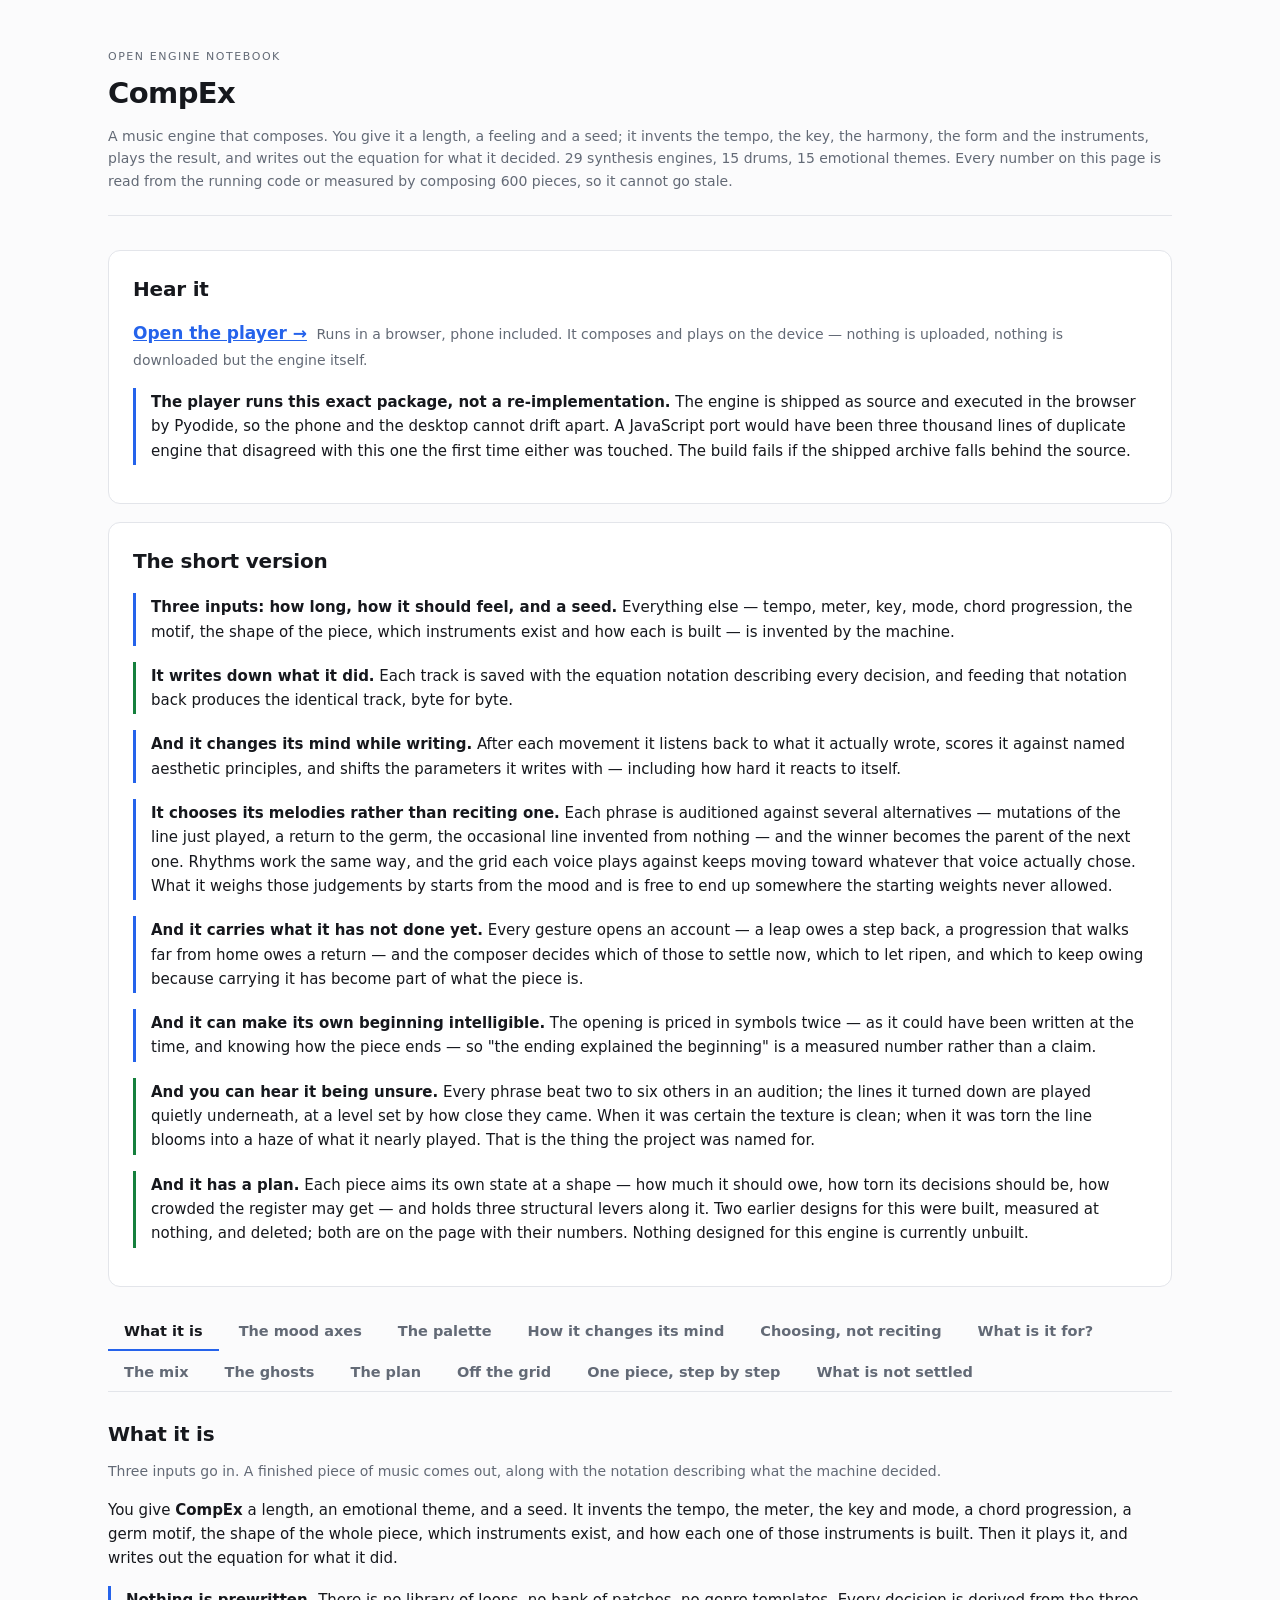
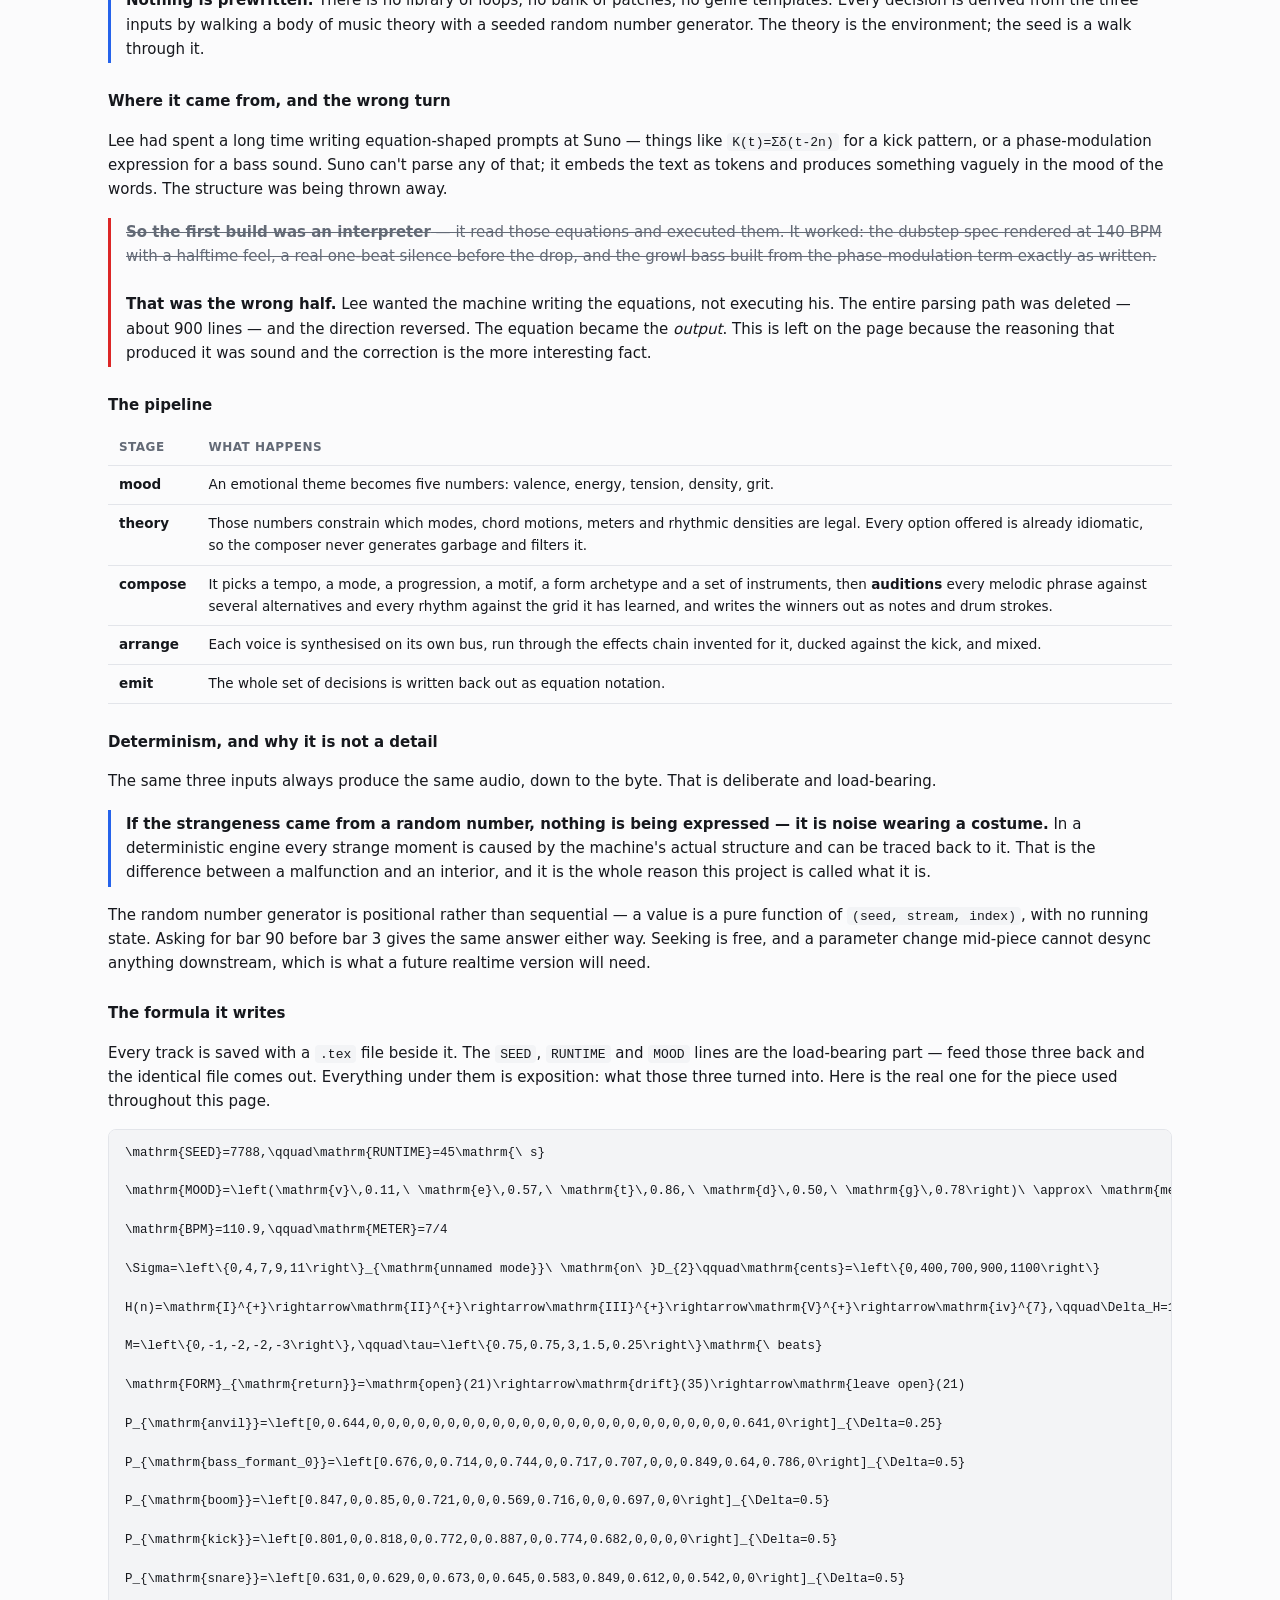
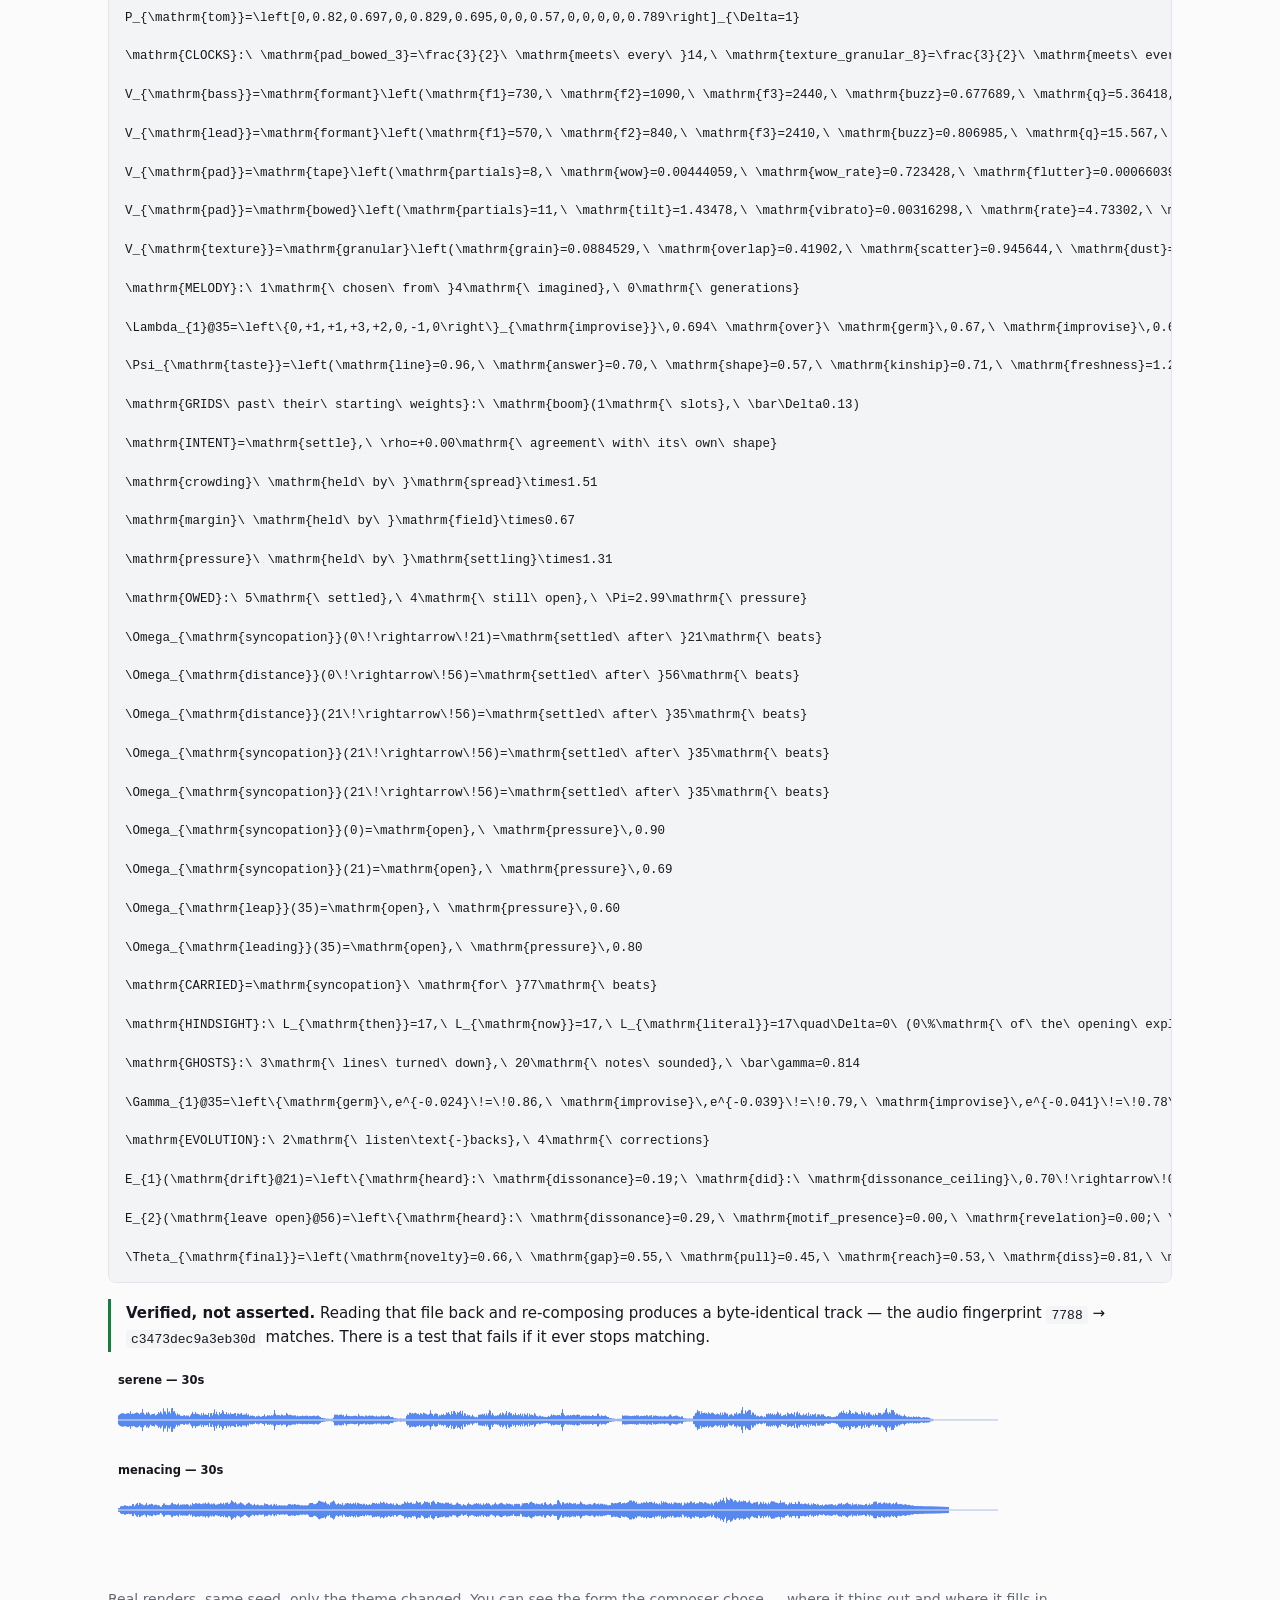
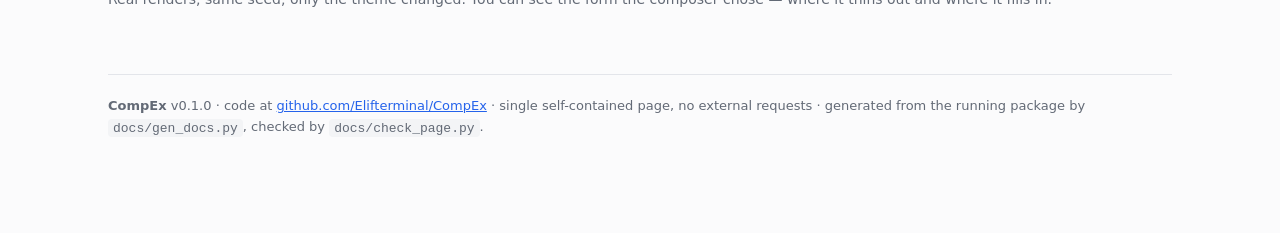
==== commit 23e0d3f6: "docs: the page stops calling the ghosts the last unbuilt thing Intent as a trajectory was also desig" ====
--- a/docs/index.html
+++ b/docs/index.html
@@ -117,8 +117,12 @@
 <div class="read ok"><b>And you can hear it being unsure.</b> Every phrase beat two to six others
 in an audition; the lines it turned down are played quietly underneath, at a level set by how close
 they came. When it was certain the texture is clean; when it was torn the line blooms into a haze
-of what it nearly played. That was the thing the project was named for and the last piece of it
-that was designed and not built.</div>
+of what it nearly played. That is the thing the project was named for.</div>
+<div class="read ok"><b>And it has a plan.</b> Each piece aims its own state at a shape — how much
+it should owe, how torn its decisions should be, how crowded the register may get — and holds three
+structural levers along it. Two earlier designs for this were built, measured at nothing, and
+deleted; both are on the page with their numbers. Nothing designed for this engine is currently
+unbuilt.</div>
 </div>
 
 <nav class="tabs">
@@ -770,8 +774,8 @@
 </div>
 <div class="panel" id="ghosts">
 <h2 style="margin-top:26px">The ghosts</h2>
-<p class="sub">The mechanism the project is named for, and the last thing on it that was designed
-and not built.</p>
+<p class="sub">The mechanism the project is named for — and for a while the oldest thing on the
+list that was designed and not built.</p>
 
 <div class="read"><b>Computational Expressionism was supposed to mean this:</b> that the machine's
 way of arriving at something becomes perceptible — that you can <i>hear</i> the machinery rather
@@ -1132,6 +1136,22 @@
 <code>unravel</code> is <i>heard</i> as coming apart, rather than merely as one that got busier,
 is the question that measurement cannot reach. See <b>The plan</b>.</div>
 
+<div class="q"><b>The plan has a deadband.</b> Both of its strong levers are whole numbers — one
+more candidate in the audition, one more octave between voices — so on some pieces it asks for a
+change too small to make one, and the audio comes out byte for byte identical to the unplanned
+version. The mechanism is honest about it; it is still silently inactive over part of its range.
+</div>
+
+<h3>Things that were built, measured, and thrown away</h3>
+<div class="read"><b>Two designs for the plan.</b> Leaning on the taste weights the composer
+already judges by scored &minus;0.041 &plusmn; 0.037 against no plan at all — worse than nothing.
+Replacing those with real structural levers but still chasing the error scored +0.001 &plusmn;
+0.029. Both were deleted rather than shipped, and both are written up in <b>The plan</b>, because a
+mechanism that measures at zero is a finding and not an embarrassment.</div>
+<div class="read"><b>And one gain that was tuned on its own exam.</b> The first sweep picked a
+control gain by comparing four pieces, found a clean peak, and reported the improvement from those
+same four. At twenty pieces it was nothing. Retuned on eight seeds the verdict never sees.</div>
+
 <div class="q"><b>The composer hears some of the mix, not the part that matters most.</b>
 It now listens to a rendered window of itself each movement and judges the roughness,
 brightness and spectral motion of what came out — a real closure of what used to be a purely
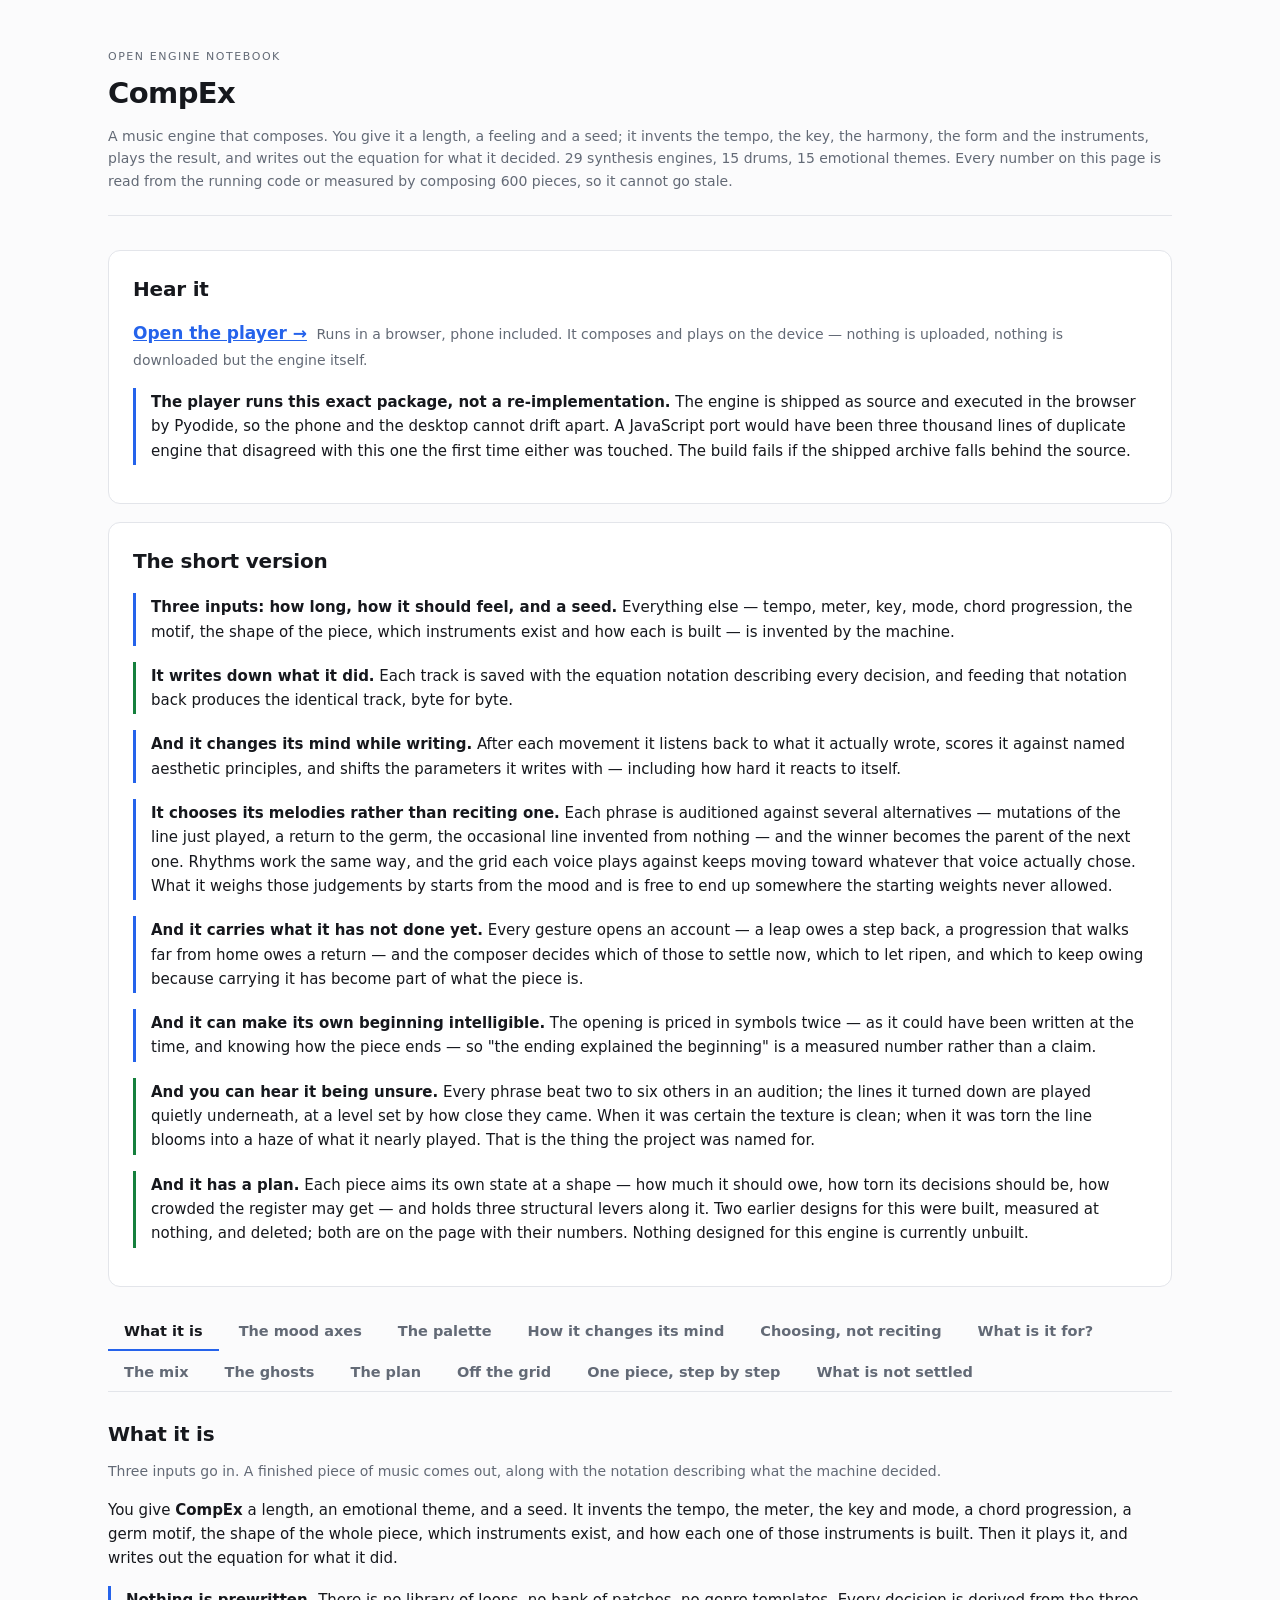
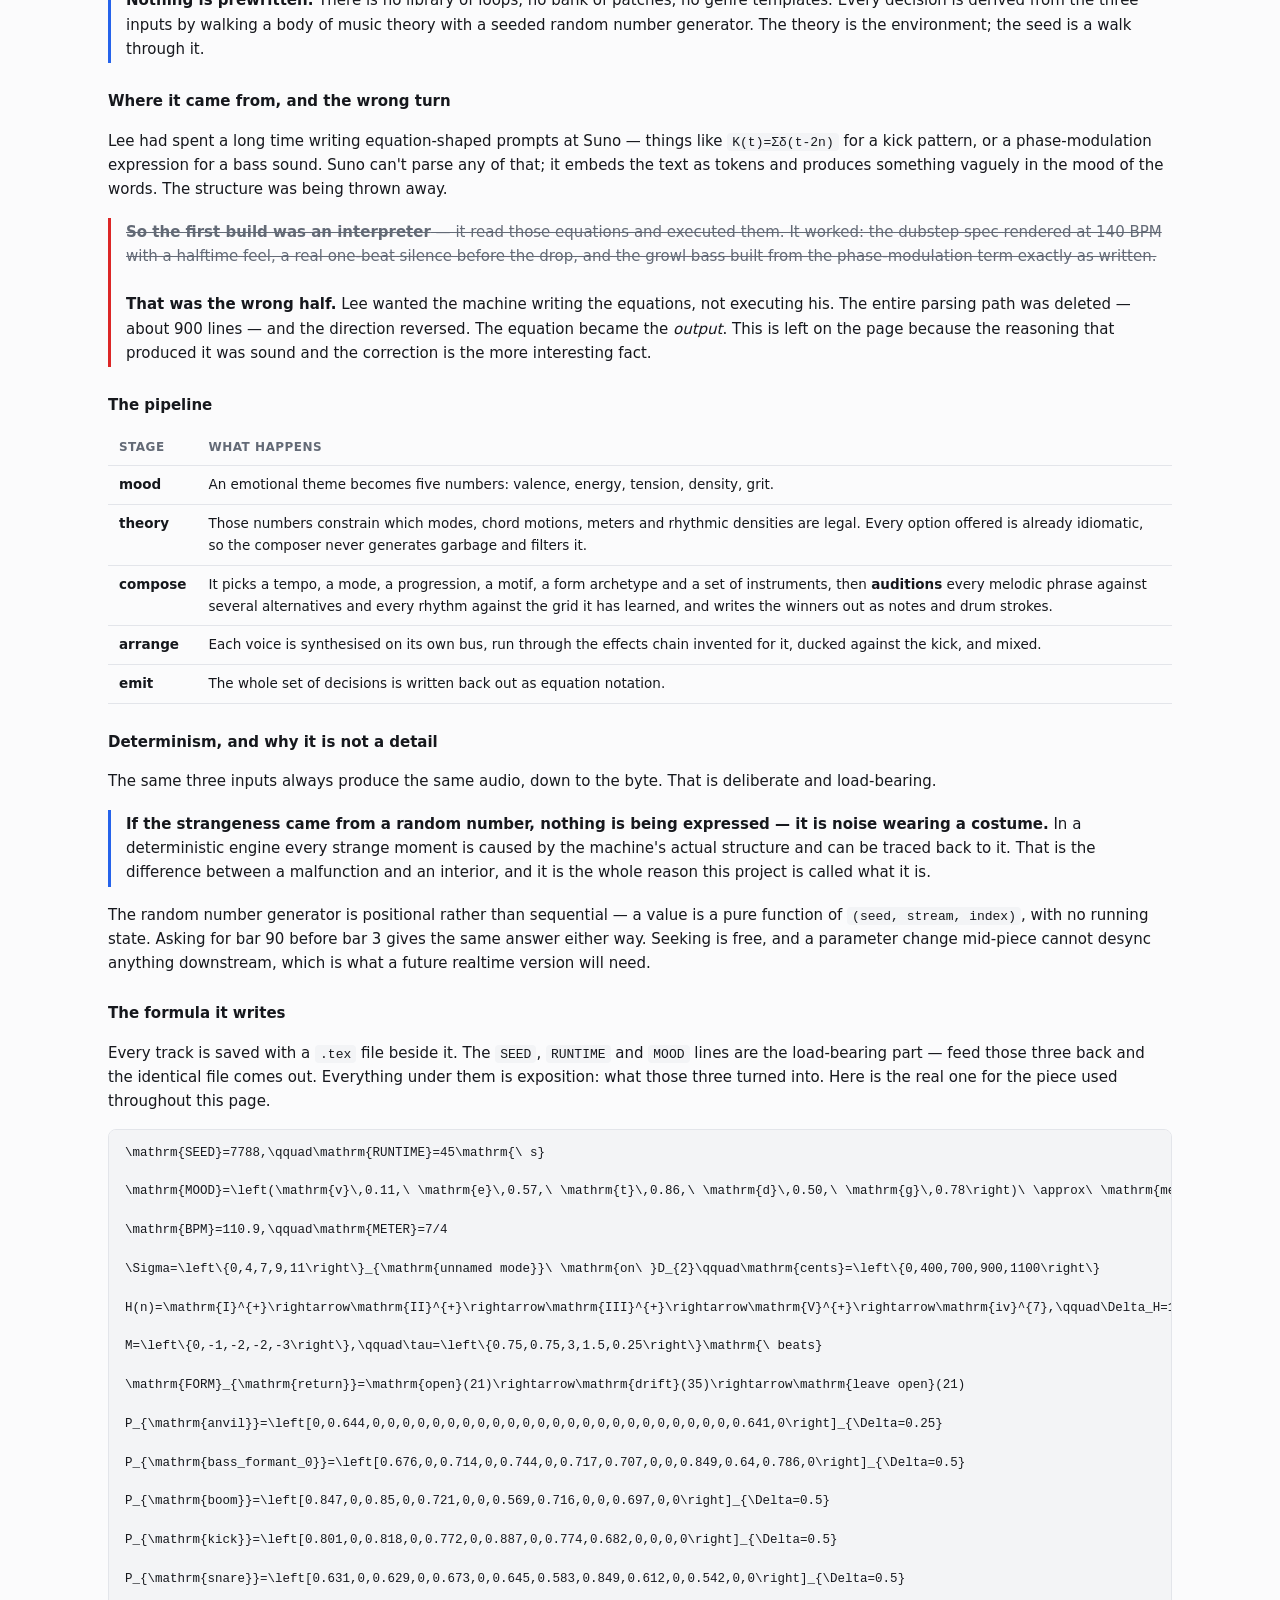
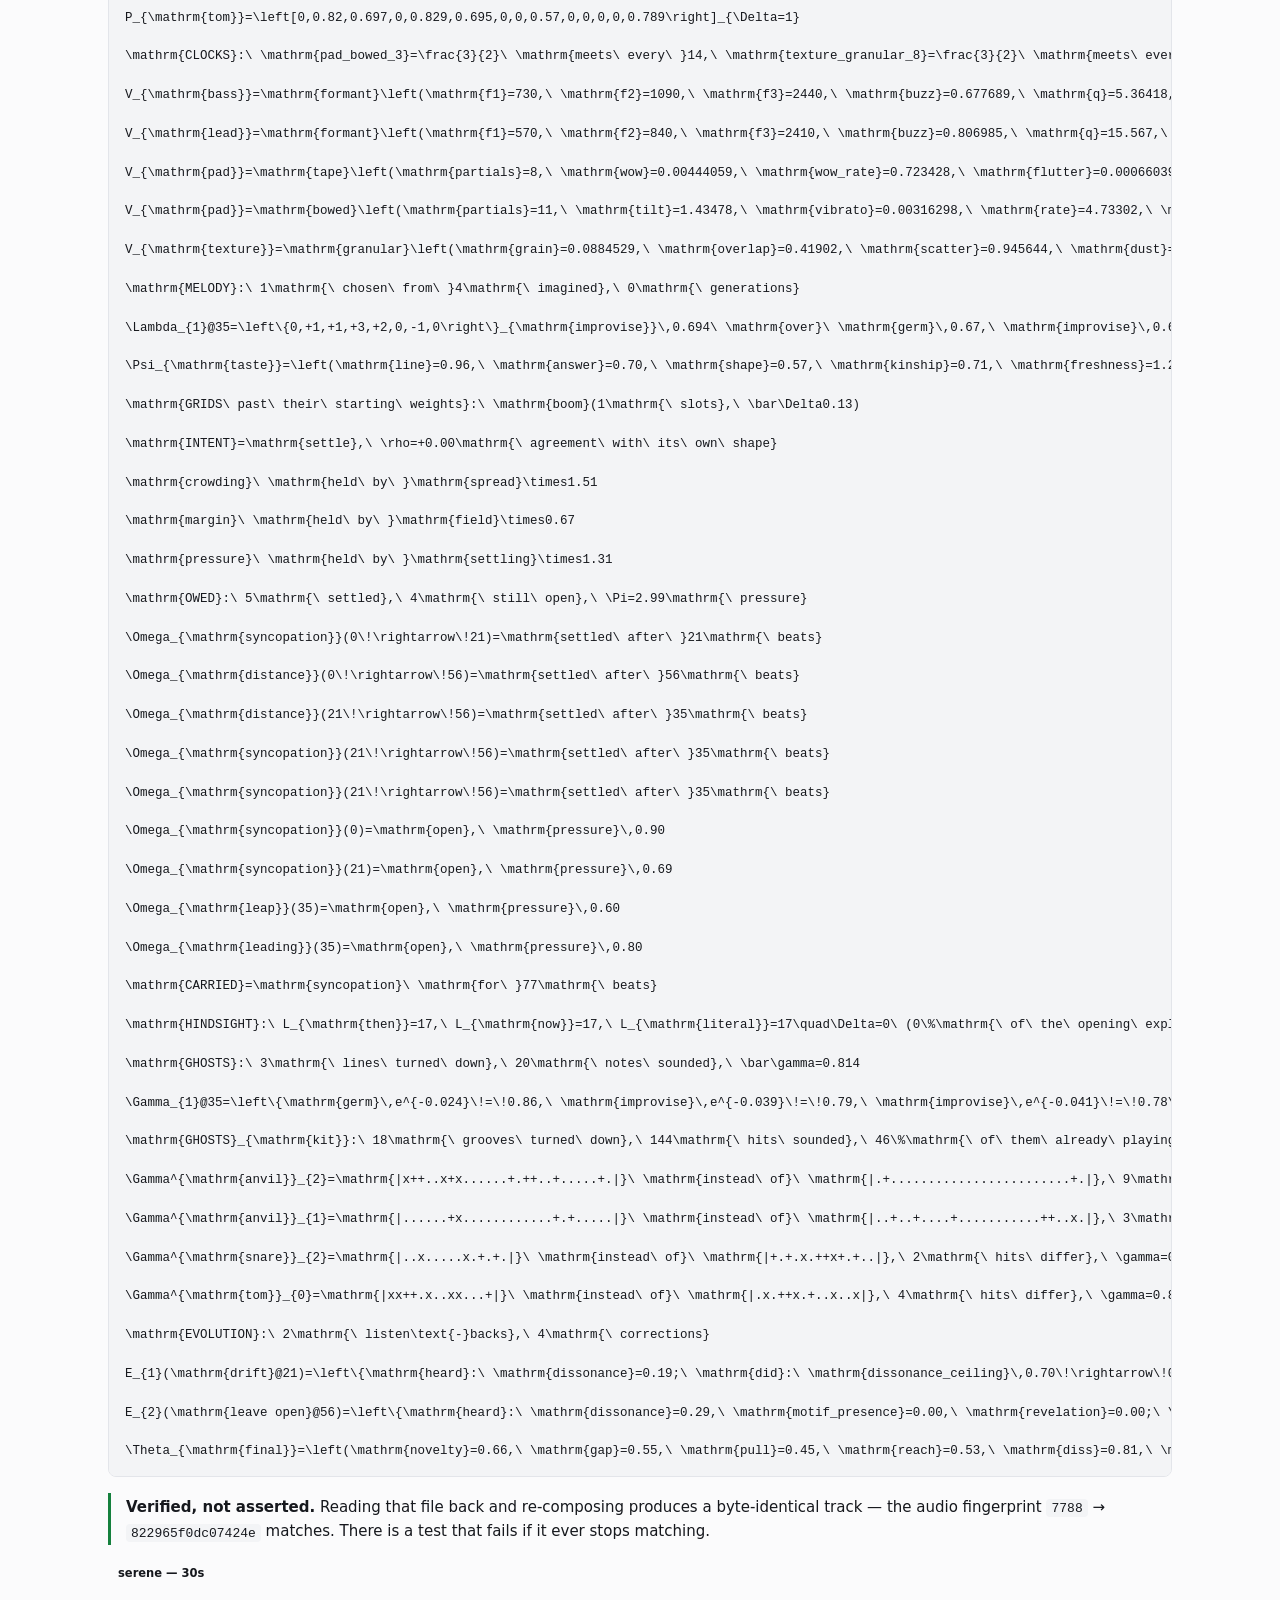
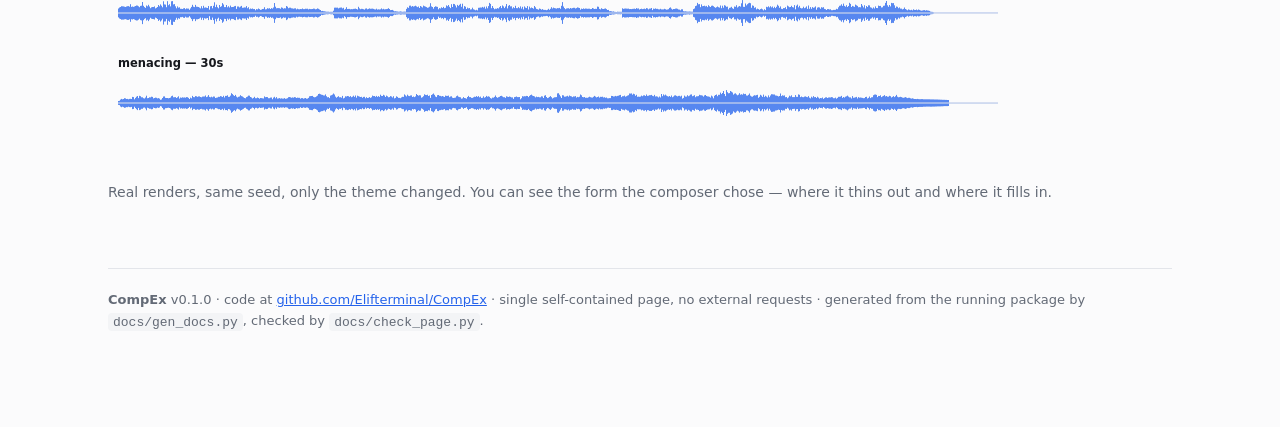
==== commit a02f2933: "feat: the kit's runners-up are audible too The melodic auditions have played their losers since 8c8a" ====
--- a/docs/index.html
+++ b/docs/index.html
@@ -284,6 +284,16 @@
 
 \Gamma_{1}@35=\left\{\mathrm{germ}\,e^{-0.024}\!=\!0.86,\ \mathrm{improvise}\,e^{-0.039}\!=\!0.79,\ \mathrm{improvise}\,e^{-0.041}\!=\!0.78\right\}
 
+\mathrm{GHOSTS}_{\mathrm{kit}}:\ 18\mathrm{\ grooves\ turned\ down},\ 144\mathrm{\ hits\ sounded},\ 46\%\mathrm{\ of\ them\ already\ playing}
+
+\Gamma^{\mathrm{anvil}}_{2}=\mathrm{|x++..x+x......+.++..+.....+.|}\ \mathrm{instead\ of}\ \mathrm{|.+........................+.|},\ 9\mathrm{\ hits\ differ},\ \gamma=0.97
+
+\Gamma^{\mathrm{anvil}}_{1}=\mathrm{|......+x............+.+.....|}\ \mathrm{instead\ of}\ \mathrm{|..+..+....+...........++..x.|},\ 3\mathrm{\ hits\ differ},\ \gamma=0.97
+
+\Gamma^{\mathrm{snare}}_{2}=\mathrm{|..x.....x.+.+.|}\ \mathrm{instead\ of}\ \mathrm{|+.+.x.++x+.+..|},\ 2\mathrm{\ hits\ differ},\ \gamma=0.81
+
+\Gamma^{\mathrm{tom}}_{0}=\mathrm{|xx++.x..xx...+|}\ \mathrm{instead\ of}\ \mathrm{|.x.++x.+..x..x|},\ 4\mathrm{\ hits\ differ},\ \gamma=0.81
+
 \mathrm{EVOLUTION}:\ 2\mathrm{\ listen\text{-}backs},\ 4\mathrm{\ corrections}
 
 E_{1}(\mathrm{drift}@21)=\left\{\mathrm{heard}:\ \mathrm{dissonance}=0.19;\ \mathrm{did}:\ \mathrm{dissonance_ceiling}\,0.70\!\rightarrow\!0.77\right\}
@@ -293,10 +303,10 @@
 \Theta_{\mathrm{final}}=\left(\mathrm{novelty}=0.66,\ \mathrm{gap}=0.55,\ \mathrm{pull}=0.45,\ \mathrm{reach}=0.53,\ \mathrm{diss}=0.81,\ \mathrm{dens}=1.00,\ \mathrm{recall}=0.65,\ \mathrm{plasticity}=0.42\right)</pre>
 <div class="read ok"><b>Verified, not asserted.</b> Reading that file back and re-composing
 produces a byte-identical track — the audio fingerprint <code>7788</code> &rarr;
-<code>c3473dec9a3eb30d</code> matches. There is a test that fails if it ever stops
+<code>822965f0dc07424e</code> matches. There is a test that fails if it ever stops
 matching.</div>
 
-<div class="fig"><svg viewBox="0 0 900 210" width="900" height="210" role="img" xmlns="http://www.w3.org/2000/svg"><text x="10.0" y="16.0" font-size="11.5" fill="var(--fg)" text-anchor="start" font-weight="600" font-family="ui-sans-serif,system-ui,sans-serif">serene — 30s</text><rect x="10.0" y="47.5" width="0.9" height="8.9" rx="0" fill="var(--accent)" opacity="0.850"/><rect x="11.0" y="46.5" width="0.9" height="11.0" rx="0" fill="var(--accent)" opacity="0.850"/><rect x="12.0" y="46.0" width="0.9" height="12.0" rx="0" fill="var(--accent)" opacity="0.850"/><rect x="13.0" y="45.2" width="0.9" height="13.5" rx="0" fill="var(--accent)" opacity="0.850"/><rect x="14.0" y="45.3" width="0.9" height="13.3" rx="0" fill="var(--accent)" opacity="0.850"/><rect x="15.0" y="45.4" width="0.9" height="13.2" rx="0" fill="var(--accent)" opacity="0.850"/><rect x="16.0" y="45.7" width="0.9" height="12.6" rx="0" fill="var(--accent)" opacity="0.850"/><rect x="17.0" y="46.0" width="0.9" height="12.1" rx="0" fill="var(--accent)" opacity="0.850"/><rect x="18.0" y="45.5" width="0.9" height="13.0" rx="0" fill="var(--accent)" opacity="0.850"/><rect x="19.0" y="45.2" width="0.9" height="13.7" rx="0" fill="var(--accent)" opacity="0.850"/><rect x="20.0" y="45.1" width="0.9" height="13.8" rx="0" fill="var(--accent)" opacity="0.850"/><rect x="21.0" y="45.7" width="0.9" height="12.6" rx="0" fill="var(--accent)" opacity="0.850"/><rect x="22.0" y="43.2" width="0.9" height="17.6" rx="0" fill="var(--accent)" opacity="0.850"/><rect x="23.0" y="45.9" width="0.9" height="12.3" rx="0" fill="var(--accent)" opacity="0.850"/><rect x="24.0" y="45.5" width="0.9" height="13.0" rx="0" fill="var(--accent)" opacity="0.850"/><rect x="25.0" y="45.9" width="0.9" height="12.1" rx="0" fill="var(--accent)" opacity="0.850"/><rect x="26.0" y="45.5" width="0.9" height="13.0" rx="0" fill="var(--accent)" opacity="0.850"/><rect x="27.0" y="45.0" width="0.9" height="14.1" rx="0" fill="var(--accent)" opacity="0.850"/><rect x="28.0" y="44.5" width="0.9" height="14.9" rx="0" fill="var(--accent)" opacity="0.850"/><rect x="29.0" y="44.6" width="0.9" height="14.9" rx="0" fill="var(--accent)" opacity="0.850"/><rect x="30.0" y="45.3" width="0.9" height="13.4" rx="0" fill="var(--accent)" opacity="0.850"/><rect x="31.0" y="46.2" width="0.9" height="11.5" rx="0" fill="var(--accent)" opacity="0.850"/><rect x="32.0" y="44.9" width="0.9" height="14.2" rx="0" fill="var(--accent)" opacity="0.850"/><rect x="33.0" y="44.7" width="0.9" height="14.7" rx="0" fill="var(--accent)" opacity="0.850"/><rect x="34.0" y="40.9" width="0.9" height="22.2" rx="0" fill="var(--accent)" opacity="0.850"/><rect x="35.0" y="44.7" width="0.9" height="14.5" rx="0" fill="var(--accent)" opacity="0.850"/><rect x="36.0" y="46.2" width="0.9" height="11.6" rx="0" fill="var(--accent)" opacity="0.850"/><rect x="37.0" y="46.8" width="0.9" height="10.3" rx="0" fill="var(--accent)" opacity="0.850"/><rect x="38.0" y="44.4" width="0.9" height="15.1" rx="0" fill="var(--accent)" opacity="0.850"/><rect x="39.0" y="45.3" width="0.9" height="13.5" rx="0" fill="var(--accent)" opacity="0.850"/><rect x="40.0" y="43.9" width="0.9" height="16.2" rx="0" fill="var(--accent)" opacity="0.850"/><rect x="41.0" y="45.6" width="0.9" height="12.9" rx="0" fill="var(--accent)" opacity="0.850"/><rect x="42.0" y="47.2" width="0.9" height="9.5" rx="0" fill="var(--accent)" opacity="0.850"/><rect x="43.0" y="46.3" width="0.9" height="11.4" rx="0" fill="var(--accent)" opacity="0.850"/><rect x="44.0" y="46.0" width="0.9" height="12.1" rx="0" fill="var(--accent)" opacity="0.850"/><rect x="45.0" y="46.0" width="0.9" height="12.0" rx="0" fill="var(--accent)" opacity="0.850"/><rect x="46.0" y="45.5" width="0.9" height="13.1" rx="0" fill="var(--accent)" opacity="0.850"/><rect x="47.0" y="47.4" width="0.9" height="9.2" rx="0" fill="var(--accent)" opacity="0.850"/><rect x="48.0" y="46.9" width="0.9" height="10.3" rx="0" fill="var(--accent)" opacity="0.850"/><rect x="49.0" y="46.0" width="0.9" height="11.9" rx="0" fill="var(--accent)" opacity="0.850"/><rect x="50.0" y="44.0" width="0.9" height="15.9" rx="0" fill="var(--accent)" opacity="0.850"/><rect x="51.0" y="45.3" width="0.9" height="13.5" rx="0" fill="var(--accent)" opacity="0.850"/><rect x="52.0" y="43.4" width="0.9" height="17.1" rx="0" fill="var(--accent)" opacity="0.850"/><rect x="53.0" y="44.7" width="0.9" height="14.7" rx="0" fill="var(--accent)" opacity="0.850"/><rect x="54.0" y="46.3" width="0.9" height="11.4" rx="0" fill="var(--accent)" opacity="0.850"/><rect x="55.0" y="40.3" width="0.9" height="23.3" rx="0" fill="var(--accent)" opacity="0.850"/><rect x="56.0" y="43.4" width="0.9" height="17.1" rx="0" fill="var(--accent)" opacity="0.850"/><rect x="57.0" y="43.6" width="0.9" height="16.8" rx="0" fill="var(--accent)" opacity="0.850"/><rect x="58.0" y="46.2" width="0.9" height="11.7" rx="0" fill="var(--accent)" opacity="0.850"/><rect x="59.0" y="40.2" width="0.9" height="23.6" rx="0" fill="var(--accent)" opacity="0.850"/><rect x="60.0" y="44.2" width="0.9" height="15.6" rx="0" fill="var(--accent)" opacity="0.850"/><rect x="61.0" y="43.2" width="0.9" height="17.6" rx="0" fill="var(--accent)" opacity="0.850"/><rect x="62.0" y="45.4" width="0.9" height="13.3" rx="0" fill="var(--accent)" opacity="0.850"/><rect x="63.0" y="40.3" width="0.9" height="23.4" rx="0" fill="var(--accent)" opacity="0.850"/><rect x="64.0" y="40.0" width="0.9" height="23.9" rx="0" fill="var(--accent)" opacity="0.850"/><rect x="65.0" y="43.4" width="0.9" height="17.2" rx="0" fill="var(--accent)" opacity="0.850"/><rect x="66.0" y="43.1" width="0.9" height="17.8" rx="0" fill="var(--accent)" opacity="0.850"/><rect x="67.0" y="45.3" width="0.9" height="13.5" rx="0" fill="var(--accent)" opacity="0.850"/><rect x="68.0" y="47.3" width="0.9" height="9.5" rx="0" fill="var(--accent)" opacity="0.850"/><rect x="69.0" y="45.4" width="0.9" height="13.2" rx="0" fill="var(--accent)" opacity="0.850"/><rect x="70.0" y="46.7" width="0.9" height="10.5" rx="0" fill="var(--accent)" opacity="0.850"/><rect x="71.0" y="46.3" width="0.9" height="11.5" rx="0" fill="var(--accent)" opacity="0.850"/><rect x="72.0" y="47.8" width="0.9" height="8.4" rx="0" fill="var(--accent)" opacity="0.850"/><rect x="73.0" y="47.8" width="0.9" height="8.4" rx="0" fill="var(--accent)" opacity="0.850"/><rect x="74.0" y="48.0" width="0.9" height="7.9" rx="0" fill="var(--accent)" opacity="0.850"/><rect x="75.0" y="47.4" width="0.9" height="9.3" rx="0" fill="var(--accent)" opacity="0.850"/><rect x="76.0" y="47.1" width="0.9" height="9.8" rx="0" fill="var(--accent)" opacity="0.850"/><rect x="77.0" y="48.2" width="0.9" height="7.5" rx="0" fill="var(--accent)" opacity="0.850"/><rect x="78.0" y="47.4" width="0.9" height="9.1" rx="0" fill="var(--accent)" opacity="0.850"/><rect x="79.0" y="47.6" width="0.9" height="8.9" rx="0" fill="var(--accent)" opacity="0.850"/><rect x="80.0" y="47.6" width="0.9" height="8.8" rx="0" fill="var(--accent)" opacity="0.850"/><rect x="81.0" y="48.8" width="0.9" height="6.4" rx="0" fill="var(--accent)" opacity="0.850"/><rect x="82.0" y="47.4" width="0.9" height="9.2" rx="0" fill="var(--accent)" opacity="0.850"/><rect x="83.0" y="45.9" width="0.9" height="12.2" rx="0" fill="var(--accent)" opacity="0.850"/><rect x="84.0" y="43.8" width="0.9" height="16.3" rx="0" fill="var(--accent)" opacity="0.850"/><rect x="85.0" y="45.7" width="0.9" height="12.5" rx="0" fill="var(--accent)" opacity="0.850"/><rect x="86.0" y="46.1" width="0.9" height="11.8" rx="0" fill="var(--accent)" opacity="0.850"/><rect x="87.0" y="43.9" width="0.9" height="16.2" rx="0" fill="var(--accent)" opacity="0.850"/><rect x="88.0" y="45.7" width="0.9" height="12.6" rx="0" fill="var(--accent)" opacity="0.850"/><rect x="89.0" y="45.8" width="0.9" height="12.5" rx="0" fill="var(--accent)" opacity="0.850"/><rect x="90.0" y="46.0" width="0.9" height="12.0" rx="0" fill="var(--accent)" opacity="0.850"/><rect x="91.0" y="46.6" width="0.9" height="10.9" rx="0" fill="var(--accent)" opacity="0.850"/><rect x="92.0" y="47.4" width="0.9" height="9.2" rx="0" fill="var(--accent)" opacity="0.850"/><rect x="93.0" y="45.2" width="0.9" height="13.6" rx="0" fill="var(--accent)" opacity="0.850"/><rect x="94.0" y="47.3" width="0.9" height="9.5" rx="0" fill="var(--accent)" opacity="0.850"/><rect x="95.0" y="44.8" width="0.9" height="14.3" rx="0" fill="var(--accent)" opacity="0.850"/><rect x="96.0" y="46.7" width="0.9" height="10.5" rx="0" fill="var(--accent)" opacity="0.850"/><rect x="97.0" y="46.4" width="0.9" height="11.2" rx="0" fill="var(--accent)" opacity="0.850"/><rect x="98.0" y="46.7" width="0.9" height="10.7" rx="0" fill="var(--accent)" opacity="0.850"/><rect x="99.0" y="47.0" width="0.9" height="10.0" rx="0" fill="var(--accent)" opacity="0.850"/><rect x="100.0" y="45.0" width="0.9" height="14.0" rx="0" fill="var(--accent)" opacity="0.850"/><rect x="101.0" y="48.7" width="0.9" height="6.5" rx="0" fill="var(--accent)" opacity="0.850"/><rect x="102.0" y="45.3" width="0.9" height="13.3" rx="0" fill="var(--accent)" opacity="0.850"/><rect x="103.0" y="45.0" width="0.9" height="14.0" rx="0" fill="var(--accent)" opacity="0.850"/><rect x="104.0" y="47.3" width="0.9" height="9.3" rx="0" fill="var(--accent)" opacity="0.850"/><rect x="105.0" y="44.8" width="0.9" height="14.3" rx="0" fill="var(--accent)" opacity="0.850"/><rect x="106.0" y="41.3" width="0.9" height="21.5" rx="0" fill="var(--accent)" opacity="0.850"/><rect x="107.0" y="46.1" width="0.9" height="11.9" rx="0" fill="var(--accent)" opacity="0.850"/><rect x="108.0" y="43.6" width="0.9" height="16.8" rx="0" fill="var(--accent)" opacity="0.850"/><rect x="109.0" y="46.1" width="0.9" height="11.7" rx="0" fill="var(--accent)" opacity="0.850"/><rect x="110.0" y="47.3" width="0.9" height="9.3" rx="0" fill="var(--accent)" opacity="0.850"/><rect x="111.0" y="44.0" width="0.9" height="16.0" rx="0" fill="var(--accent)" opacity="0.850"/><rect x="112.0" y="45.9" width="0.9" height="12.2" rx="0" fill="var(--accent)" opacity="0.850"/><rect x="113.0" y="45.1" width="0.9" height="13.7" rx="0" fill="var(--accent)" opacity="0.850"/><rect x="114.0" y="42.2" width="0.9" height="19.6" rx="0" fill="var(--accent)" opacity="0.850"/><rect x="115.0" y="43.4" width="0.9" height="17.1" rx="0" fill="var(--accent)" opacity="0.850"/><rect x="116.0" y="46.1" width="0.9" height="11.8" rx="0" fill="var(--accent)" opacity="0.850"/><rect x="117.0" y="46.1" width="0.9" height="11.9" rx="0" fill="var(--accent)" opacity="0.850"/><rect x="118.0" y="44.0" width="0.9" height="16.1" rx="0" fill="var(--accent)" opacity="0.850"/><rect x="119.0" y="46.3" width="0.9" height="11.3" rx="0" fill="var(--accent)" opacity="0.850"/><rect x="120.0" y="45.2" width="0.9" height="13.5" rx="0" fill="var(--accent)" opacity="0.850"/><rect x="121.0" y="46.5" width="0.9" height="11.1" rx="0" fill="var(--accent)" opacity="0.850"/><rect x="122.0" y="44.6" width="0.9" height="14.8" rx="0" fill="var(--accent)" opacity="0.850"/><rect x="123.0" y="46.1" width="0.9" height="11.8" rx="0" fill="var(--accent)" opacity="0.850"/><rect x="124.0" y="46.0" width="0.9" height="11.9" rx="0" fill="var(--accent)" opacity="0.850"/><rect x="125.0" y="45.9" width="0.9" height="12.2" rx="0" fill="var(--accent)" opacity="0.850"/><rect x="126.0" y="45.2" width="0.9" height="13.7" rx="0" fill="var(--accent)" opacity="0.850"/><rect x="127.0" y="44.9" width="0.9" height="14.3" rx="0" fill="var(--accent)" opacity="0.850"/><rect x="128.0" y="47.9" width="0.9" height="8.2" rx="0" fill="var(--accent)" opacity="0.850"/><rect x="129.0" y="45.5" width="0.9" height="13.0" rx="0" fill="var(--accent)" opacity="0.850"/><rect x="130.0" y="45.5" width="0.9" height="13.0" rx="0" fill="var(--accent)" opacity="0.850"/><rect x="131.0" y="46.4" width="0.9" height="11.2" rx="0" fill="var(--accent)" opacity="0.850"/><rect x="132.0" y="45.6" width="0.9" height="12.8" rx="0" fill="var(--accent)" opacity="0.850"/><rect x="133.0" y="44.9" width="0.9" height="14.2" rx="0" fill="var(--accent)" opacity="0.850"/><rect x="134.0" y="46.8" width="0.9" height="10.5" rx="0" fill="var(--accent)" opacity="0.850"/><rect x="135.0" y="46.7" width="0.9" height="10.7" rx="0" fill="var(--accent)" opacity="0.850"/><rect x="136.0" y="46.4" width="0.9" height="11.2" rx="0" fill="var(--accent)" opacity="0.850"/><rect x="137.0" y="46.5" width="0.9" height="11.0" rx="0" fill="var(--accent)" opacity="0.850"/><rect x="138.0" y="45.1" width="0.9" height="13.9" rx="0" fill="var(--accent)" opacity="0.850"/><rect x="139.0" y="47.2" width="0.9" height="9.6" rx="0" fill="var(--accent)" opacity="0.850"/><rect x="140.0" y="46.2" width="0.9" height="11.5" rx="0" fill="var(--accent)" opacity="0.850"/><rect x="141.0" y="48.3" width="0.9" height="7.3" rx="0" fill="var(--accent)" opacity="0.850"/><rect x="142.0" y="47.5" width="0.9" height="8.9" rx="0" fill="var(--accent)" opacity="0.850"/><rect x="143.0" y="47.9" width="0.9" height="8.2" rx="0" fill="var(--accent)" opacity="0.850"/><rect x="144.0" y="47.5" width="0.9" height="9.0" rx="0" fill="var(--accent)" opacity="0.850"/><rect x="145.0" y="48.1" width="0.9" height="7.8" rx="0" fill="var(--accent)" opacity="0.850"/><rect x="146.0" y="48.0" width="0.9" height="7.9" rx="0" fill="var(--accent)" opacity="0.850"/><rect x="147.0" y="49.3" width="0.9" height="5.4" rx="0" fill="var(--accent)" opacity="0.850"/><rect x="148.0" y="48.1" width="0.9" height="7.8" rx="0" fill="var(--accent)" opacity="0.850"/><rect x="149.0" y="48.4" width="0.9" height="7.3" rx="0" fill="var(--accent)" opacity="0.850"/><rect x="150.0" y="47.5" width="0.9" height="9.0" rx="0" fill="var(--accent)" opacity="0.850"/><rect x="151.0" y="48.1" width="0.9" height="7.7" rx="0" fill="var(--accent)" opacity="0.850"/><rect x="152.0" y="48.9" width="0.9" height="6.1" rx="0" fill="var(--accent)" opacity="0.850"/><rect x="153.0" y="48.6" width="0.9" height="6.7" rx="0" fill="var(--accent)" opacity="0.850"/><rect x="154.0" y="48.0" width="0.9" height="8.0" rx="0" fill="var(--accent)" opacity="0.850"/><rect x="155.0" y="47.9" width="0.9" height="8.2" rx="0" fill="var(--accent)" opacity="0.850"/><rect x="156.0" y="46.2" width="0.9" height="11.6" rx="0" fill="var(--accent)" opacity="0.850"/><rect x="157.0" y="48.4" width="0.9" height="7.1" rx="0" fill="var(--accent)" opacity="0.850"/><rect x="158.0" y="48.2" width="0.9" height="7.5" rx="0" fill="var(--accent)" opacity="0.850"/><rect x="159.0" y="47.2" width="0.9" height="9.7" rx="0" fill="var(--accent)" opacity="0.850"/><rect x="160.0" y="47.6" width="0.9" height="8.7" rx="0" fill="var(--accent)" opacity="0.850"/><rect x="161.0" y="47.2" width="0.9" height="9.7" rx="0" fill="var(--accent)" opacity="0.850"/><rect x="162.0" y="48.0" width="0.9" height="7.9" rx="0" fill="var(--accent)" opacity="0.850"/><rect x="163.0" y="47.1" width="0.9" height="9.8" rx="0" fill="var(--accent)" opacity="0.850"/><rect x="164.0" y="47.6" width="0.9" height="8.9" rx="0" fill="var(--accent)" opacity="0.850"/><rect x="165.0" y="46.5" width="0.9" height="11.1" rx="0" fill="var(--accent)" opacity="0.850"/><rect x="166.0" y="42.0" width="0.9" height="19.9" rx="0" fill="var(--accent)" opacity="0.850"/><rect x="167.0" y="45.7" width="0.9" height="12.5" rx="0" fill="var(--accent)" opacity="0.850"/><rect x="168.0" y="47.3" width="0.9" height="9.3" rx="0" fill="var(--accent)" opacity="0.850"/><rect x="169.0" y="47.1" width="0.9" height="9.8" rx="0" fill="var(--accent)" opacity="0.850"/><rect x="170.0" y="47.1" width="0.9" height="9.9" rx="0" fill="var(--accent)" opacity="0.850"/><rect x="171.0" y="47.2" width="0.9" height="9.7" rx="0" fill="var(--accent)" opacity="0.850"/><rect x="172.0" y="47.8" width="0.9" height="8.5" rx="0" fill="var(--accent)" opacity="0.850"/><rect x="173.0" y="46.4" width="0.9" height="11.3" rx="0" fill="var(--accent)" opacity="0.850"/><rect x="174.0" y="46.8" width="0.9" height="10.4" rx="0" fill="var(--accent)" opacity="0.850"/><rect x="175.0" y="47.7" width="0.9" height="8.6" rx="0" fill="var(--accent)" opacity="0.850"/><rect x="176.0" y="47.2" width="0.9" height="9.6" rx="0" fill="var(--accent)" opacity="0.850"/><rect x="177.0" y="47.4" width="0.9" height="9.2" rx="0" fill="var(--accent)" opacity="0.850"/><rect x="178.0" y="44.9" width="0.9" height="14.2" rx="0" fill="var(--accent)" opacity="0.850"/><rect x="179.0" y="45.8" width="0.9" height="12.4" rx="0" fill="var(--accent)" opacity="0.850"/><rect x="180.0" y="47.2" width="0.9" height="9.6" rx="0" fill="var(--accent)" opacity="0.850"/><rect x="181.0" y="46.8" width="0.9" height="10.5" rx="0" fill="var(--accent)" opacity="0.850"/><rect x="182.0" y="46.8" width="0.9" height="10.4" rx="0" fill="var(--accent)" opacity="0.850"/><rect x="183.0" y="47.3" width="0.9" height="9.4" rx="0" fill="var(--accent)" opacity="0.850"/><rect x="184.0" y="47.4" width="0.9" height="9.2" rx="0" fill="var(--accent)" opacity="0.850"/><rect x="185.0" y="47.6" width="0.9" height="8.7" rx="0" fill="var(--accent)" opacity="0.850"/><rect x="186.0" y="47.4" width="0.9" height="9.2" rx="0" fill="var(--accent)" opacity="0.850"/><rect x="187.0" y="47.3" width="0.9" height="9.3" rx="0" fill="var(--accent)" opacity="0.850"/><rect x="188.0" y="48.4" width="0.9" height="7.2" rx="0" fill="var(--accent)" opacity="0.850"/><rect x="189.0" y="47.7" width="0.9" height="8.5" rx="0" fill="var(--accent)" opacity="0.850"/><rect x="190.0" y="48.2" width="0.9" height="7.6" rx="0" fill="var(--accent)" opacity="0.850"/><rect x="191.0" y="48.3" width="0.9" height="7.4" rx="0" fill="var(--accent)" opacity="0.850"/><rect x="192.0" y="48.0" width="0.9" height="7.9" rx="0" fill="var(--accent)" opacity="0.850"/><rect x="193.0" y="48.1" width="0.9" height="7.8" rx="0" fill="var(--accent)" opacity="0.850"/><rect x="194.0" y="47.5" width="0.9" height="9.0" rx="0" fill="var(--accent)" opacity="0.850"/><rect x="195.0" y="48.1" width="0.9" height="7.9" rx="0" fill="var(--accent)" opacity="0.850"/><rect x="196.0" y="48.1" width="0.9" height="7.7" rx="0" fill="var(--accent)" opacity="0.850"/><rect x="197.0" y="47.7" width="0.9" height="8.5" rx="0" fill="var(--accent)" opacity="0.850"/><rect x="198.0" y="47.7" width="0.9" height="8.5" rx="0" fill="var(--accent)" opacity="0.850"/><rect x="199.0" y="47.7" width="0.9" height="8.6" rx="0" fill="var(--accent)" opacity="0.850"/><rect x="200.0" y="48.4" width="0.9" height="7.2" rx="0" fill="var(--accent)" opacity="0.850"/><rect x="201.0" y="47.9" width="0.9" height="8.2" rx="0" fill="var(--accent)" opacity="0.850"/><rect x="202.0" y="48.1" width="0.9" height="7.9" rx="0" fill="var(--accent)" opacity="0.850"/><rect x="203.0" y="48.1" width="0.9" height="7.8" rx="0" fill="var(--accent)" opacity="0.850"/><rect x="204.0" y="48.0" width="0.9" height="7.9" rx="0" fill="var(--accent)" opacity="0.850"/><rect x="205.0" y="47.6" width="0.9" height="8.9" rx="0" fill="var(--accent)" opacity="0.850"/><rect x="206.0" y="47.7" width="0.9" height="8.6" rx="0" fill="var(--accent)" opacity="0.850"/><rect x="207.0" y="48.3" width="0.9" height="7.4" rx="0" fill="var(--accent)" opacity="0.850"/><rect x="208.0" y="48.0" width="0.9" height="7.9" rx="0" fill="var(--accent)" opacity="0.850"/><rect x="209.0" y="47.4" width="0.9" height="9.2" rx="0" fill="var(--accent)" opacity="0.850"/><rect x="210.0" y="47.8" width="0.9" height="8.4" rx="0" fill="var(--accent)" opacity="0.850"/><rect x="211.0" y="48.5" width="0.9" height="7.1" rx="0" fill="var(--accent)" opacity="0.850"/><rect x="212.0" y="49.0" width="0.9" height="6.0" rx="0" fill="var(--accent)" opacity="0.850"/><rect x="213.0" y="50.1" width="0.9" height="3.7" rx="0" fill="var(--accent)" opacity="0.850"/><rect x="214.0" y="49.9" width="0.9" height="4.2" rx="0" fill="var(--accent)" opacity="0.850"/><rect x="215.0" y="50.2" width="0.9" height="3.6" rx="0" fill="var(--accent)" opacity="0.850"/><rect x="216.0" y="50.3" width="0.9" height="3.3" rx="0" fill="var(--accent)" opacity="0.850"/><rect x="217.0" y="50.5" width="0.9" height="2.9" rx="0" fill="var(--accent)" opacity="0.850"/><rect x="218.0" y="50.7" width="0.9" height="2.5" rx="0" fill="var(--accent)" opacity="0.850"/><rect x="219.0" y="50.7" width="0.9" height="2.6" rx="0" fill="var(--accent)" opacity="0.850"/><rect x="220.0" y="50.7" width="0.9" height="2.5" rx="0" fill="var(--accent)" opacity="0.850"/><rect x="221.0" y="50.9" width="0.9" height="2.1" rx="0" fill="var(--accent)" opacity="0.850"/><rect x="222.0" y="50.8" width="0.9" height="2.4" rx="0" fill="var(--accent)" opacity="0.850"/><rect x="223.0" y="50.8" width="0.9" height="2.5" rx="0" fill="var(--accent)" opacity="0.850"/><rect x="224.0" y="50.8" width="0.9" height="2.4" rx="0" fill="var(--accent)" opacity="0.850"/><rect x="225.0" y="49.7" width="0.9" height="4.5" rx="0" fill="var(--accent)" opacity="0.850"/><rect x="226.0" y="46.7" width="0.9" height="10.6" rx="0" fill="var(--accent)" opacity="0.850"/><rect x="227.0" y="46.6" width="0.9" height="10.8" rx="0" fill="var(--accent)" opacity="0.850"/><rect x="228.0" y="46.7" width="0.9" height="10.7" rx="0" fill="var(--accent)" opacity="0.850"/><rect x="229.0" y="46.6" width="0.9" height="10.8" rx="0" fill="var(--accent)" opacity="0.850"/><rect x="230.0" y="47.4" width="0.9" height="9.2" rx="0" fill="var(--accent)" opacity="0.850"/><rect x="231.0" y="46.8" width="0.9" height="10.5" rx="0" fill="var(--accent)" opacity="0.850"/><rect x="232.0" y="46.6" width="0.9" height="10.7" rx="0" fill="var(--accent)" opacity="0.850"/><rect x="233.0" y="46.5" width="0.9" height="11.0" rx="0" fill="var(--accent)" opacity="0.850"/><rect x="234.0" y="47.4" width="0.9" height="9.2" rx="0" fill="var(--accent)" opacity="0.850"/><rect x="235.0" y="46.8" width="0.9" height="10.4" rx="0" fill="var(--accent)" opacity="0.850"/><rect x="236.0" y="48.7" width="0.9" height="6.5" rx="0" fill="var(--accent)" opacity="0.850"/><rect x="237.0" y="47.9" width="0.9" height="8.2" rx="0" fill="var(--accent)" opacity="0.850"/><rect x="238.0" y="46.2" width="0.9" height="11.6" rx="0" fill="var(--accent)" opacity="0.850"/><rect x="239.0" y="48.0" width="0.9" height="8.1" rx="0" fill="var(--accent)" opacity="0.850"/><rect x="240.0" y="47.9" width="0.9" height="8.2" rx="0" fill="var(--accent)" opacity="0.850"/><rect x="241.0" y="47.9" width="0.9" height="8.2" rx="0" fill="var(--accent)" opacity="0.850"/><rect x="242.0" y="48.3" width="0.9" height="7.4" rx="0" fill="var(--accent)" opacity="0.850"/><rect x="243.0" y="48.1" width="0.9" height="7.7" rx="0" fill="var(--accent)" opacity="0.850"/><rect x="244.0" y="48.2" width="0.9" height="7.7" rx="0" fill="var(--accent)" opacity="0.850"/><rect x="245.0" y="47.9" width="0.9" height="8.1" rx="0" fill="var(--accent)" opacity="0.850"/><rect x="246.0" y="47.8" width="0.9" height="8.5" rx="0" fill="var(--accent)" opacity="0.850"/><rect x="247.0" y="47.6" width="0.9" height="8.8" rx="0" fill="var(--accent)" opacity="0.850"/><rect x="248.0" y="48.0" width="0.9" height="8.0" rx="0" fill="var(--accent)" opacity="0.850"/><rect x="249.0" y="48.5" width="0.9" height="7.0" rx="0" fill="var(--accent)" opacity="0.850"/><rect x="250.0" y="45.8" width="0.9" height="12.4" rx="0" fill="var(--accent)" opacity="0.850"/><rect x="251.0" y="47.5" width="0.9" height="9.1" rx="0" fill="var(--accent)" opacity="0.850"/><rect x="252.0" y="48.2" width="0.9" height="7.7" rx="0" fill="var(--accent)" opacity="0.850"/><rect x="253.0" y="47.9" width="0.9" height="8.3" rx="0" fill="var(--accent)" opacity="0.850"/><rect x="254.0" y="47.8" width="0.9" height="8.4" rx="0" fill="var(--accent)" opacity="0.850"/><rect x="255.0" y="48.3" width="0.9" height="7.5" rx="0" fill="var(--accent)" opacity="0.850"/><rect x="256.0" y="48.6" width="0.9" height="6.8" rx="0" fill="var(--accent)" opacity="0.850"/><rect x="257.0" y="47.6" width="0.9" height="8.9" rx="0" fill="var(--accent)" opacity="0.850"/><rect x="258.0" y="47.4" width="0.9" height="9.2" rx="0" fill="var(--accent)" opacity="0.850"/><rect x="259.0" y="48.3" width="0.9" height="7.4" rx="0" fill="var(--accent)" opacity="0.850"/><rect x="260.0" y="47.9" width="0.9" height="8.1" rx="0" fill="var(--accent)" opacity="0.850"/><rect x="261.0" y="47.4" width="0.9" height="9.2" rx="0" fill="var(--accent)" opacity="0.850"/><rect x="262.0" y="47.8" width="0.9" height="8.4" rx="0" fill="var(--accent)" opacity="0.850"/><rect x="263.0" y="47.7" width="0.9" height="8.6" rx="0" fill="var(--accent)" opacity="0.850"/><rect x="264.0" y="47.6" width="0.9" height="8.7" rx="0" fill="var(--accent)" opacity="0.850"/><rect x="265.0" y="47.9" width="0.9" height="8.2" rx="0" fill="var(--accent)" opacity="0.850"/><rect x="266.0" y="48.3" width="0.9" height="7.4" rx="0" fill="var(--accent)" opacity="0.850"/><rect x="267.0" y="48.5" width="0.9" height="7.0" rx="0" fill="var(--accent)" opacity="0.850"/><rect x="268.0" y="47.7" width="0.9" height="8.6" rx="0" fill="var(--accent)" opacity="0.850"/><rect x="269.0" y="48.6" width="0.9" height="6.8" rx="0" fill="var(--accent)" opacity="0.850"/><rect x="270.0" y="48.3" width="0.9" height="7.4" rx="0" fill="var(--accent)" opacity="0.850"/><rect x="271.0" y="48.5" width="0.9" height="7.0" rx="0" fill="var(--accent)" opacity="0.850"/><rect x="272.0" y="48.4" width="0.9" height="7.3" rx="0" fill="var(--accent)" opacity="0.850"/><rect x="273.0" y="47.4" width="0.9" height="9.3" rx="0" fill="var(--accent)" opacity="0.850"/><rect x="274.0" y="48.3" width="0.9" height="7.4" rx="0" fill="var(--accent)" opacity="0.850"/><rect x="275.0" y="47.8" width="0.9" height="8.5" rx="0" fill="var(--accent)" opacity="0.850"/><rect x="276.0" y="48.4" width="0.9" height="7.2" rx="0" fill="var(--accent)" opacity="0.850"/><rect x="277.0" y="48.2" width="0.9" height="7.6" rx="0" fill="var(--accent)" opacity="0.850"/><rect x="278.0" y="48.1" width="0.9" height="7.7" rx="0" fill="var(--accent)" opacity="0.850"/><rect x="279.0" y="47.9" width="0.9" height="8.2" rx="0" fill="var(--accent)" opacity="0.850"/><rect x="280.0" y="47.2" width="0.9" height="9.5" rx="0" fill="var(--accent)" opacity="0.850"/><rect x="281.0" y="48.0" width="0.9" height="7.9" rx="0" fill="var(--accent)" opacity="0.850"/><rect x="282.0" y="49.1" width="0.9" height="5.8" rx="0" fill="var(--accent)" opacity="0.850"/><rect x="283.0" y="49.0" width="0.9" height="6.1" rx="0" fill="var(--accent)" opacity="0.850"/><rect x="284.0" y="48.9" width="0.9" height="6.2" rx="0" fill="var(--accent)" opacity="0.850"/><rect x="285.0" y="49.6" width="0.9" height="4.7" rx="0" fill="var(--accent)" opacity="0.850"/><rect x="286.0" y="50.3" width="0.9" height="3.3" rx="0" fill="var(--accent)" opacity="0.850"/><rect x="287.0" y="50.2" width="0.9" height="3.6" rx="0" fill="var(--accent)" opacity="0.850"/><rect x="288.0" y="50.4" width="0.9" height="3.1" rx="0" fill="var(--accent)" opacity="0.850"/><rect x="289.0" y="50.5" width="0.9" height="3.0" rx="0" fill="var(--accent)" opacity="0.850"/><rect x="290.0" y="50.7" width="0.9" height="2.6" rx="0" fill="var(--accent)" opacity="0.850"/><rect x="291.0" y="50.6" width="0.9" height="2.7" rx="0" fill="var(--accent)" opacity="0.850"/><rect x="292.0" y="50.4" width="0.9" height="3.2" rx="0" fill="var(--accent)" opacity="0.850"/><rect x="293.0" y="50.6" width="0.9" height="2.9" rx="0" fill="var(--accent)" opacity="0.850"/><rect x="294.0" y="50.8" width="0.9" height="2.5" rx="0" fill="var(--accent)" opacity="0.850"/><rect x="295.0" y="50.7" width="0.9" height="2.7" rx="0" fill="var(--accent)" opacity="0.850"/><rect x="296.0" y="50.6" width="0.9" height="2.8" rx="0" fill="var(--accent)" opacity="0.850"/><rect x="297.0" y="50.7" width="0.9" height="2.7" rx="0" fill="var(--accent)" opacity="0.850"/><rect x="298.0" y="47.9" width="0.9" height="8.2" rx="0" fill="var(--accent)" opacity="0.850"/><rect x="299.0" y="46.3" width="0.9" height="11.4" rx="0" fill="var(--accent)" opacity="0.850"/><rect x="300.0" y="46.9" width="0.9" height="10.2" rx="0" fill="var(--accent)" opacity="0.850"/><rect x="301.0" y="44.7" width="0.9" height="14.7" rx="0" fill="var(--accent)" opacity="0.850"/><rect x="302.0" y="44.6" width="0.9" height="14.8" rx="0" fill="var(--accent)" opacity="0.850"/><rect x="303.0" y="45.7" width="0.9" height="12.6" rx="0" fill="var(--accent)" opacity="0.850"/><rect x="304.0" y="45.1" width="0.9" height="13.9" rx="0" fill="var(--accent)" opacity="0.850"/><rect x="305.0" y="45.6" width="0.9" height="12.8" rx="0" fill="var(--accent)" opacity="0.850"/><rect x="306.0" y="45.2" width="0.9" height="13.6" rx="0" fill="var(--accent)" opacity="0.850"/><rect x="307.0" y="44.7" width="0.9" height="14.6" rx="0" fill="var(--accent)" opacity="0.850"/><rect x="308.0" y="45.4" width="0.9" height="13.1" rx="0" fill="var(--accent)" opacity="0.850"/><rect x="309.0" y="46.1" width="0.9" height="11.8" rx="0" fill="var(--accent)" opacity="0.850"/><rect x="310.0" y="45.5" width="0.9" height="13.0" rx="0" fill="var(--accent)" opacity="0.850"/><rect x="311.0" y="47.0" width="0.9" height="10.0" rx="0" fill="var(--accent)" opacity="0.850"/><rect x="312.0" y="45.0" width="0.9" height="14.0" rx="0" fill="var(--accent)" opacity="0.850"/><rect x="313.0" y="45.7" width="0.9" height="12.5" rx="0" fill="var(--accent)" opacity="0.850"/><rect x="314.0" y="46.5" width="0.9" height="11.0" rx="0" fill="var(--accent)" opacity="0.850"/><rect x="315.0" y="44.6" width="0.9" height="14.8" rx="0" fill="var(--accent)" opacity="0.850"/><rect x="316.0" y="45.2" width="0.9" height="13.6" rx="0" fill="var(--accent)" opacity="0.850"/><rect x="317.0" y="45.6" width="0.9" height="12.8" rx="0" fill="var(--accent)" opacity="0.850"/><rect x="318.0" y="46.1" width="0.9" height="11.7" rx="0" fill="var(--accent)" opacity="0.850"/><rect x="319.0" y="46.8" width="0.9" height="10.4" rx="0" fill="var(--accent)" opacity="0.850"/><rect x="320.0" y="46.5" width="0.9" height="11.0" rx="0" fill="var(--accent)" opacity="0.850"/><rect x="321.0" y="45.7" width="0.9" height="12.6" rx="0" fill="var(--accent)" opacity="0.850"/><rect x="322.0" y="42.2" width="0.9" height="19.7" rx="0" fill="var(--accent)" opacity="0.850"/><rect x="323.0" y="45.4" width="0.9" height="13.2" rx="0" fill="var(--accent)" opacity="0.850"/><rect x="324.0" y="46.0" width="0.9" height="12.0" rx="0" fill="var(--accent)" opacity="0.850"/><rect x="325.0" y="47.7" width="0.9" height="8.6" rx="0" fill="var(--accent)" opacity="0.850"/><rect x="326.0" y="46.0" width="0.9" height="12.1" rx="0" fill="var(--accent)" opacity="0.850"/><rect x="327.0" y="45.3" width="0.9" height="13.5" rx="0" fill="var(--accent)" opacity="0.850"/><rect x="328.0" y="45.6" width="0.9" height="12.9" rx="0" fill="var(--accent)" opacity="0.850"/><rect x="329.0" y="45.9" width="0.9" height="12.1" rx="0" fill="var(--accent)" opacity="0.850"/><rect x="330.0" y="48.3" width="0.9" height="7.3" rx="0" fill="var(--accent)" opacity="0.850"/><rect x="331.0" y="47.1" width="0.9" height="9.9" rx="0" fill="var(--accent)" opacity="0.850"/><rect x="332.0" y="47.5" width="0.9" height="9.0" rx="0" fill="var(--accent)" opacity="0.850"/><rect x="333.0" y="46.3" width="0.9" height="11.3" rx="0" fill="var(--accent)" opacity="0.850"/><rect x="334.0" y="47.0" width="0.9" height="10.0" rx="0" fill="var(--accent)" opacity="0.850"/><rect x="335.0" y="45.9" width="0.9" height="12.3" rx="0" fill="var(--accent)" opacity="0.850"/><rect x="336.0" y="47.2" width="0.9" height="9.6" rx="0" fill="var(--accent)" opacity="0.850"/><rect x="337.0" y="46.8" width="0.9" height="10.3" rx="0" fill="var(--accent)" opacity="0.850"/><rect x="338.0" y="44.4" width="0.9" height="15.1" rx="0" fill="var(--accent)" opacity="0.850"/><rect x="339.0" y="45.2" width="0.9" height="13.5" rx="0" fill="var(--accent)" opacity="0.850"/><rect x="340.0" y="44.0" width="0.9" height="16.0" rx="0" fill="var(--accent)" opacity="0.850"/><rect x="341.0" y="45.8" width="0.9" height="12.4" rx="0" fill="var(--accent)" opacity="0.850"/><rect x="342.0" y="47.1" width="0.9" height="9.8" rx="0" fill="var(--accent)" opacity="0.850"/><rect x="343.0" y="43.2" width="0.9" height="17.6" rx="0" fill="var(--accent)" opacity="0.850"/><rect x="344.0" y="46.0" width="0.9" height="11.9" rx="0" fill="var(--accent)" opacity="0.850"/><rect x="345.0" y="42.9" width="0.9" height="18.2" rx="0" fill="var(--accent)" opacity="0.850"/><rect x="346.0" y="43.1" width="0.9" height="17.7" rx="0" fill="var(--accent)" opacity="0.850"/><rect x="347.0" y="44.5" width="0.9" height="15.0" rx="0" fill="var(--accent)" opacity="0.850"/><rect x="348.0" y="46.5" width="0.9" height="11.1" rx="0" fill="var(--accent)" opacity="0.850"/><rect x="349.0" y="43.9" width="0.9" height="16.2" rx="0" fill="var(--accent)" opacity="0.850"/><rect x="350.0" y="44.9" width="0.9" height="14.1" rx="0" fill="var(--accent)" opacity="0.850"/><rect x="351.0" y="43.8" width="0.9" height="16.3" rx="0" fill="var(--accent)" opacity="0.850"/><rect x="352.0" y="42.8" width="0.9" height="18.5" rx="0" fill="var(--accent)" opacity="0.850"/><rect x="353.0" y="45.8" width="0.9" height="12.4" rx="0" fill="var(--accent)" opacity="0.850"/><rect x="354.0" y="42.7" width="0.9" height="18.7" rx="0" fill="var(--accent)" opacity="0.850"/><rect x="355.0" y="47.7" width="0.9" height="8.6" rx="0" fill="var(--accent)" opacity="0.850"/><rect x="356.0" y="45.1" width="0.9" height="13.8" rx="0" fill="var(--accent)" opacity="0.850"/><rect x="357.0" y="45.7" width="0.9" height="12.7" rx="0" fill="var(--accent)" opacity="0.850"/><rect x="358.0" y="48.0" width="0.9" height="8.0" rx="0" fill="var(--accent)" opacity="0.850"/><rect x="359.0" y="46.6" width="0.9" height="10.7" rx="0" fill="var(--accent)" opacity="0.850"/><rect x="360.0" y="47.4" width="0.9" height="9.2" rx="0" fill="var(--accent)" opacity="0.850"/><rect x="361.0" y="47.0" width="0.9" height="9.9" rx="0" fill="var(--accent)" opacity="0.850"/><rect x="362.0" y="48.5" width="0.9" height="7.0" rx="0" fill="var(--accent)" opacity="0.850"/><rect x="363.0" y="48.3" width="0.9" height="7.4" rx="0" fill="var(--accent)" opacity="0.850"/><rect x="364.0" y="46.7" width="0.9" height="10.7" rx="0" fill="var(--accent)" opacity="0.850"/><rect x="365.0" y="48.3" width="0.9" height="7.4" rx="0" fill="var(--accent)" opacity="0.850"/><rect x="366.0" y="48.7" width="0.9" height="6.6" rx="0" fill="var(--accent)" opacity="0.850"/><rect x="367.0" y="49.3" width="0.9" height="5.5" rx="0" fill="var(--accent)" opacity="0.850"/><rect x="368.0" y="48.8" width="0.9" height="6.5" rx="0" fill="var(--accent)" opacity="0.850"/><rect x="369.0" y="49.4" width="0.9" height="5.2" rx="0" fill="var(--accent)" opacity="0.850"/><rect x="370.0" y="46.8" width="0.9" height="10.5" rx="0" fill="var(--accent)" opacity="0.850"/><rect x="371.0" y="46.7" width="0.9" height="10.7" rx="0" fill="var(--accent)" opacity="0.850"/><rect x="372.0" y="46.5" width="0.9" height="11.1" rx="0" fill="var(--accent)" opacity="0.850"/><rect x="373.0" y="46.6" width="0.9" height="10.8" rx="0" fill="var(--accent)" opacity="0.850"/><rect x="374.0" y="45.9" width="0.9" height="12.2" rx="0" fill="var(--accent)" opacity="0.850"/><rect x="375.0" y="46.6" width="0.9" height="10.9" rx="0" fill="var(--accent)" opacity="0.850"/><rect x="376.0" y="45.7" width="0.9" height="12.6" rx="0" fill="var(--accent)" opacity="0.850"/><rect x="377.0" y="47.6" width="0.9" height="8.7" rx="0" fill="var(--accent)" opacity="0.850"/><rect x="378.0" y="45.5" width="0.9" height="12.9" rx="0" fill="var(--accent)" opacity="0.850"/><rect x="379.0" y="47.3" width="0.9" height="9.5" rx="0" fill="var(--accent)" opacity="0.850"/><rect x="380.0" y="45.1" width="0.9" height="13.9" rx="0" fill="var(--accent)" opacity="0.850"/><rect x="381.0" y="41.9" width="0.9" height="20.1" rx="0" fill="var(--accent)" opacity="0.850"/><rect x="382.0" y="42.9" width="0.9" height="18.3" rx="0" fill="var(--accent)" opacity="0.850"/><rect x="383.0" y="47.2" width="0.9" height="9.6" rx="0" fill="var(--accent)" opacity="0.850"/><rect x="384.0" y="45.0" width="0.9" height="14.0" rx="0" fill="var(--accent)" opacity="0.850"/><rect x="385.0" y="46.9" width="0.9" height="10.1" rx="0" fill="var(--accent)" opacity="0.850"/><rect x="386.0" y="48.2" width="0.9" height="7.6" rx="0" fill="var(--accent)" opacity="0.850"/><rect x="387.0" y="47.6" width="0.9" height="8.8" rx="0" fill="var(--accent)" opacity="0.850"/><rect x="388.0" y="47.8" width="0.9" height="8.5" rx="0" fill="var(--accent)" opacity="0.850"/><rect x="389.0" y="47.1" width="0.9" height="9.8" rx="0" fill="var(--accent)" opacity="0.850"/><rect x="390.0" y="47.5" width="0.9" height="9.0" rx="0" fill="var(--accent)" opacity="0.850"/><rect x="391.0" y="46.2" width="0.9" height="11.7" rx="0" fill="var(--accent)" opacity="0.850"/><rect x="392.0" y="45.0" width="0.9" height="14.0" rx="0" fill="var(--accent)" opacity="0.850"/><rect x="393.0" y="47.1" width="0.9" height="9.9" rx="0" fill="var(--accent)" opacity="0.850"/><rect x="394.0" y="44.4" width="0.9" height="15.2" rx="0" fill="var(--accent)" opacity="0.850"/><rect x="395.0" y="45.4" width="0.9" height="13.2" rx="0" fill="var(--accent)" opacity="0.850"/><rect x="396.0" y="47.1" width="0.9" height="9.8" rx="0" fill="var(--accent)" opacity="0.850"/><rect x="397.0" y="45.5" width="0.9" height="12.9" rx="0" fill="var(--accent)" opacity="0.850"/><rect x="398.0" y="43.0" width="0.9" height="18.1" rx="0" fill="var(--accent)" opacity="0.850"/><rect x="399.0" y="47.4" width="0.9" height="9.2" rx="0" fill="var(--accent)" opacity="0.850"/><rect x="400.0" y="44.8" width="0.9" height="14.4" rx="0" fill="var(--accent)" opacity="0.850"/><rect x="401.0" y="44.0" width="0.9" height="16.1" rx="0" fill="var(--accent)" opacity="0.850"/><rect x="402.0" y="45.4" width="0.9" height="13.3" rx="0" fill="var(--accent)" opacity="0.850"/><rect x="403.0" y="45.3" width="0.9" height="13.4" rx="0" fill="var(--accent)" opacity="0.850"/><rect x="404.0" y="47.5" width="0.9" height="8.9" rx="0" fill="var(--accent)" opacity="0.850"/><rect x="405.0" y="46.2" width="0.9" height="11.6" rx="0" fill="var(--accent)" opacity="0.850"/><rect x="406.0" y="47.1" width="0.9" height="9.8" rx="0" fill="var(--accent)" opacity="0.850"/><rect x="407.0" y="44.8" width="0.9" height="14.4" rx="0" fill="var(--accent)" opacity="0.850"/><rect x="408.0" y="47.1" width="0.9" height="9.9" rx="0" fill="var(--accent)" opacity="0.850"/><rect x="409.0" y="47.2" width="0.9" height="9.6" rx="0" fill="var(--accent)" opacity="0.850"/><rect x="410.0" y="46.1" width="0.9" height="11.8" rx="0" fill="var(--accent)" opacity="0.850"/><rect x="411.0" y="47.2" width="0.9" height="9.7" rx="0" fill="var(--accent)" opacity="0.850"/><rect x="412.0" y="45.4" width="0.9" height="13.2" rx="0" fill="var(--accent)" opacity="0.850"/><rect x="413.0" y="47.6" width="0.9" height="8.8" rx="0" fill="var(--accent)" opacity="0.850"/><rect x="414.0" y="45.8" width="0.9" height="12.3" rx="0" fill="var(--accent)" opacity="0.850"/><rect x="415.0" y="48.4" width="0.9" height="7.3" rx="0" fill="var(--accent)" opacity="0.850"/><rect x="416.0" y="45.4" width="0.9" height="13.2" rx="0" fill="var(--accent)" opacity="0.850"/><rect x="417.0" y="46.6" width="0.9" height="10.7" rx="0" fill="var(--accent)" opacity="0.850"/><rect x="418.0" y="47.1" width="0.9" height="9.8" rx="0" fill="var(--accent)" opacity="0.850"/><rect x="419.0" y="45.1" width="0.9" height="13.7" rx="0" fill="var(--accent)" opacity="0.850"/><rect x="420.0" y="48.5" width="0.9" height="7.0" rx="0" fill="var(--accent)" opacity="0.850"/><rect x="421.0" y="45.6" width="0.9" height="12.8" rx="0" fill="var(--accent)" opacity="0.850"/><rect x="422.0" y="47.2" width="0.9" height="9.5" rx="0" fill="var(--accent)" opacity="0.850"/><rect x="423.0" y="46.5" width="0.9" height="10.9" rx="0" fill="var(--accent)" opacity="0.850"/><rect x="424.0" y="47.0" width="0.9" height="10.0" rx="0" fill="var(--accent)" opacity="0.850"/><rect x="425.0" y="47.7" width="0.9" height="8.6" rx="0" fill="var(--accent)" opacity="0.850"/><rect x="426.0" y="45.0" width="0.9" height="13.9" rx="0" fill="var(--accent)" opacity="0.850"/><rect x="427.0" y="46.3" width="0.9" height="11.5" rx="0" fill="var(--accent)" opacity="0.850"/><rect x="428.0" y="47.9" width="0.9" height="8.2" rx="0" fill="var(--accent)" opacity="0.850"/><rect x="429.0" y="48.2" width="0.9" height="7.5" rx="0" fill="var(--accent)" opacity="0.850"/><rect x="430.0" y="48.7" width="0.9" height="6.7" rx="0" fill="var(--accent)" opacity="0.850"/><rect x="431.0" y="47.5" width="0.9" height="9.0" rx="0" fill="var(--accent)" opacity="0.850"/><rect x="432.0" y="47.9" width="0.9" height="8.3" rx="0" fill="var(--accent)" opacity="0.850"/><rect x="433.0" y="48.7" width="0.9" height="6.7" rx="0" fill="var(--accent)" opacity="0.850"/><rect x="434.0" y="48.1" width="0.9" height="7.7" rx="0" fill="var(--accent)" opacity="0.850"/><rect x="435.0" y="48.8" width="0.9" height="6.4" rx="0" fill="var(--accent)" opacity="0.850"/><rect x="436.0" y="48.9" width="0.9" height="6.3" rx="0" fill="var(--accent)" opacity="0.850"/><rect x="437.0" y="48.9" width="0.9" height="6.2" rx="0" fill="var(--accent)" opacity="0.850"/><rect x="438.0" y="49.2" width="0.9" height="5.7" rx="0" fill="var(--accent)" opacity="0.850"/><rect x="439.0" y="48.8" width="0.9" height="6.3" rx="0" fill="var(--accent)" opacity="0.850"/><rect x="440.0" y="47.8" width="0.9" height="8.4" rx="0" fill="var(--accent)" opacity="0.850"/><rect x="441.0" y="48.8" width="0.9" height="6.4" rx="0" fill="var(--accent)" opacity="0.850"/><rect x="442.0" y="47.8" width="0.9" height="8.4" rx="0" fill="var(--accent)" opacity="0.850"/><rect x="443.0" y="46.2" width="0.9" height="11.6" rx="0" fill="var(--accent)" opacity="0.850"/><rect x="444.0" y="47.5" width="0.9" height="9.1" rx="0" fill="var(--accent)" opacity="0.850"/><rect x="445.0" y="46.6" width="0.9" height="10.8" rx="0" fill="var(--accent)" opacity="0.850"/><rect x="446.0" y="47.1" width="0.9" height="9.8" rx="0" fill="var(--accent)" opacity="0.850"/><rect x="447.0" y="47.3" width="0.9" height="9.4" rx="0" fill="var(--accent)" opacity="0.850"/><rect x="448.0" y="47.6" width="0.9" height="8.8" rx="0" fill="var(--accent)" opacity="0.850"/><rect x="449.0" y="47.1" width="0.9" height="9.7" rx="0" fill="var(--accent)" opacity="0.850"/><rect x="450.0" y="47.2" width="0.9" height="9.6" rx="0" fill="var(--accent)" opacity="0.850"/><rect x="451.0" y="46.9" width="0.9" height="10.1" rx="0" fill="var(--accent)" opacity="0.850"/><rect x="452.0" y="47.8" width="0.9" height="8.4" rx="0" fill="var(--accent)" opacity="0.850"/><rect x="453.0" y="44.8" width="0.9" height="14.4" rx="0" fill="var(--accent)" opacity="0.850"/><rect x="454.0" y="41.1" width="0.9" height="21.8" rx="0" fill="var(--accent)" opacity="0.850"/><rect x="455.0" y="45.5" width="0.9" height="13.0" rx="0" fill="var(--accent)" opacity="0.850"/><rect x="456.0" y="47.1" width="0.9" height="9.7" rx="0" fill="var(--accent)" opacity="0.850"/><rect x="457.0" y="48.2" width="0.9" height="7.7" rx="0" fill="var(--accent)" opacity="0.850"/><rect x="458.0" y="47.5" width="0.9" height="9.0" rx="0" fill="var(--accent)" opacity="0.850"/><rect x="459.0" y="47.3" width="0.9" height="9.3" rx="0" fill="var(--accent)" opacity="0.850"/><rect x="460.0" y="47.2" width="0.9" height="9.6" rx="0" fill="var(--accent)" opacity="0.850"/><rect x="461.0" y="47.8" width="0.9" height="8.4" rx="0" fill="var(--accent)" opacity="0.850"/><rect x="462.0" y="47.0" width="0.9" height="9.9" rx="0" fill="var(--accent)" opacity="0.850"/><rect x="463.0" y="47.5" width="0.9" height="9.0" rx="0" fill="var(--accent)" opacity="0.850"/><rect x="464.0" y="47.1" width="0.9" height="9.8" rx="0" fill="var(--accent)" opacity="0.850"/><rect x="465.0" y="46.8" width="0.9" height="10.4" rx="0" fill="var(--accent)" opacity="0.850"/><rect x="466.0" y="46.8" width="0.9" height="10.5" rx="0" fill="var(--accent)" opacity="0.850"/><rect x="467.0" y="47.5" width="0.9" height="8.9" rx="0" fill="var(--accent)" opacity="0.850"/><rect x="468.0" y="47.1" width="0.9" height="9.9" rx="0" fill="var(--accent)" opacity="0.850"/><rect x="469.0" y="46.4" width="0.9" height="11.3" rx="0" fill="var(--accent)" opacity="0.850"/><rect x="470.0" y="46.7" width="0.9" height="10.6" rx="0" fill="var(--accent)" opacity="0.850"/><rect x="471.0" y="47.0" width="0.9" height="10.0" rx="0" fill="var(--accent)" opacity="0.850"/><rect x="472.0" y="48.7" width="0.9" height="6.5" rx="0" fill="var(--accent)" opacity="0.850"/><rect x="473.0" y="47.6" width="0.9" height="8.8" rx="0" fill="var(--accent)" opacity="0.850"/><rect x="474.0" y="48.0" width="0.9" height="8.0" rx="0" fill="var(--accent)" opacity="0.850"/><rect x="475.0" y="47.4" width="0.9" height="9.3" rx="0" fill="var(--accent)" opacity="0.850"/><rect x="476.0" y="47.9" width="0.9" height="8.1" rx="0" fill="var(--accent)" opacity="0.850"/><rect x="477.0" y="47.5" width="0.9" height="9.0" rx="0" fill="var(--accent)" opacity="0.850"/><rect x="478.0" y="47.6" width="0.9" height="8.8" rx="0" fill="var(--accent)" opacity="0.850"/><rect x="479.0" y="47.8" width="0.9" height="8.4" rx="0" fill="var(--accent)" opacity="0.850"/><rect x="480.0" y="47.7" width="0.9" height="8.6" rx="0" fill="var(--accent)" opacity="0.850"/><rect x="481.0" y="47.7" width="0.9" height="8.7" rx="0" fill="var(--accent)" opacity="0.850"/><rect x="482.0" y="48.1" width="0.9" height="7.8" rx="0" fill="var(--accent)" opacity="0.850"/><rect x="483.0" y="48.0" width="0.9" height="8.0" rx="0" fill="var(--accent)" opacity="0.850"/><rect x="484.0" y="47.0" width="0.9" height="10.0" rx="0" fill="var(--accent)" opacity="0.850"/><rect x="485.0" y="47.5" width="0.9" height="8.9" rx="0" fill="var(--accent)" opacity="0.850"/><rect x="486.0" y="48.0" width="0.9" height="7.9" rx="0" fill="var(--accent)" opacity="0.850"/><rect x="487.0" y="47.8" width="0.9" height="8.3" rx="0" fill="var(--accent)" opacity="0.850"/><rect x="488.0" y="47.9" width="0.9" height="8.2" rx="0" fill="var(--accent)" opacity="0.850"/><rect x="489.0" y="45.6" width="0.9" height="12.9" rx="0" fill="var(--accent)" opacity="0.850"/><rect x="490.0" y="45.8" width="0.9" height="12.4" rx="0" fill="var(--accent)" opacity="0.850"/><rect x="491.0" y="47.9" width="0.9" height="8.3" rx="0" fill="var(--accent)" opacity="0.850"/><rect x="492.0" y="48.4" width="0.9" height="7.2" rx="0" fill="var(--accent)" opacity="0.850"/><rect x="493.0" y="47.2" width="0.9" height="9.6" rx="0" fill="var(--accent)" opacity="0.850"/><rect x="494.0" y="47.9" width="0.9" height="8.2" rx="0" fill="var(--accent)" opacity="0.850"/><rect x="495.0" y="48.0" width="0.9" height="7.9" rx="0" fill="var(--accent)" opacity="0.850"/><rect x="496.0" y="47.7" width="0.9" height="8.6" rx="0" fill="var(--accent)" opacity="0.850"/><rect x="497.0" y="47.4" width="0.9" height="9.2" rx="0" fill="var(--accent)" opacity="0.850"/><rect x="498.0" y="48.1" width="0.9" height="7.7" rx="0" fill="var(--accent)" opacity="0.850"/><rect x="499.0" y="49.0" width="0.9" height="6.0" rx="0" fill="var(--accent)" opacity="0.850"/><rect x="500.0" y="48.9" width="0.9" height="6.2" rx="0" fill="var(--accent)" opacity="0.850"/><rect x="501.0" y="50.2" width="0.9" height="3.5" rx="0" fill="var(--accent)" opacity="0.850"/><rect x="502.0" y="50.1" width="0.9" height="3.8" rx="0" fill="var(--accent)" opacity="0.850"/><rect x="503.0" y="50.3" width="0.9" height="3.4" rx="0" fill="var(--accent)" opacity="0.850"/><rect x="504.0" y="50.6" width="0.9" height="2.8" rx="0" fill="var(--accent)" opacity="0.850"/><rect x="505.0" y="50.4" width="0.9" height="3.1" rx="0" fill="var(--accent)" opacity="0.850"/><rect x="506.0" y="50.8" width="0.9" height="2.5" rx="0" fill="var(--accent)" opacity="0.850"/><rect x="507.0" y="50.9" width="0.9" height="2.2" rx="0" fill="var(--accent)" opacity="0.850"/><rect x="508.0" y="51.0" width="0.9" height="2.0" rx="0" fill="var(--accent)" opacity="0.850"/><rect x="509.0" y="50.7" width="0.9" height="2.5" rx="0" fill="var(--accent)" opacity="0.850"/><rect x="510.0" y="50.8" width="0.9" height="2.4" rx="0" fill="var(--accent)" opacity="0.850"/><rect x="511.0" y="50.8" width="0.9" height="2.4" rx="0" fill="var(--accent)" opacity="0.850"/><rect x="512.0" y="50.8" width="0.9" height="2.5" rx="0" fill="var(--accent)" opacity="0.850"/><rect x="513.0" y="50.8" width="0.9" height="2.3" rx="0" fill="var(--accent)" opacity="0.850"/><rect x="514.0" y="47.3" width="0.9" height="9.3" rx="0" fill="var(--accent)" opacity="0.850"/><rect x="515.0" y="47.9" width="0.9" height="8.1" rx="0" fill="var(--accent)" opacity="0.850"/><rect x="516.0" y="47.6" width="0.9" height="8.9" rx="0" fill="var(--accent)" opacity="0.850"/><rect x="517.0" y="47.5" width="0.9" height="9.0" rx="0" fill="var(--accent)" opacity="0.850"/><rect x="518.0" y="47.6" width="0.9" height="8.8" rx="0" fill="var(--accent)" opacity="0.850"/><rect x="519.0" y="47.7" width="0.9" height="8.5" rx="0" fill="var(--accent)" opacity="0.850"/><rect x="520.0" y="47.6" width="0.9" height="8.8" rx="0" fill="var(--accent)" opacity="0.850"/><rect x="521.0" y="48.1" width="0.9" height="7.9" rx="0" fill="var(--accent)" opacity="0.850"/><rect x="522.0" y="48.0" width="0.9" height="8.0" rx="0" fill="var(--accent)" opacity="0.850"/><rect x="523.0" y="48.1" width="0.9" height="7.9" rx="0" fill="var(--accent)" opacity="0.850"/><rect x="524.0" y="47.9" width="0.9" height="8.3" rx="0" fill="var(--accent)" opacity="0.850"/><rect x="525.0" y="47.8" width="0.9" height="8.4" rx="0" fill="var(--accent)" opacity="0.850"/><rect x="526.0" y="47.6" width="0.9" height="8.7" rx="0" fill="var(--accent)" opacity="0.850"/><rect x="527.0" y="48.0" width="0.9" height="8.1" rx="0" fill="var(--accent)" opacity="0.850"/><rect x="528.0" y="47.1" width="0.9" height="9.9" rx="0" fill="var(--accent)" opacity="0.850"/><rect x="529.0" y="47.6" width="0.9" height="8.8" rx="0" fill="var(--accent)" opacity="0.850"/><rect x="530.0" y="47.4" width="0.9" height="9.1" rx="0" fill="var(--accent)" opacity="0.850"/><rect x="531.0" y="48.5" width="0.9" height="7.0" rx="0" fill="var(--accent)" opacity="0.850"/><rect x="532.0" y="48.0" width="0.9" height="7.9" rx="0" fill="var(--accent)" opacity="0.850"/><rect x="533.0" y="47.7" width="0.9" height="8.6" rx="0" fill="var(--accent)" opacity="0.850"/><rect x="534.0" y="48.1" width="0.9" height="7.8" rx="0" fill="var(--accent)" opacity="0.850"/><rect x="535.0" y="47.9" width="0.9" height="8.2" rx="0" fill="var(--accent)" opacity="0.850"/><rect x="536.0" y="47.6" width="0.9" height="8.7" rx="0" fill="var(--accent)" opacity="0.850"/><rect x="537.0" y="48.1" width="0.9" height="7.7" rx="0" fill="var(--accent)" opacity="0.850"/><rect x="538.0" y="47.1" width="0.9" height="9.8" rx="0" fill="var(--accent)" opacity="0.850"/><rect x="539.0" y="47.4" width="0.9" height="9.2" rx="0" fill="var(--accent)" opacity="0.850"/><rect x="540.0" y="48.4" width="0.9" height="7.2" rx="0" fill="var(--accent)" opacity="0.850"/><rect x="541.0" y="47.6" width="0.9" height="8.7" rx="0" fill="var(--accent)" opacity="0.850"/><rect x="542.0" y="47.6" width="0.9" height="8.8" rx="0" fill="var(--accent)" opacity="0.850"/><rect x="543.0" y="47.0" width="0.9" height="10.0" rx="0" fill="var(--accent)" opacity="0.850"/><rect x="544.0" y="49.1" width="0.9" height="5.7" rx="0" fill="var(--accent)" opacity="0.850"/><rect x="545.0" y="47.6" width="0.9" height="8.8" rx="0" fill="var(--accent)" opacity="0.850"/><rect x="546.0" y="47.9" width="0.9" height="8.2" rx="0" fill="var(--accent)" opacity="0.850"/><rect x="547.0" y="47.4" width="0.9" height="9.2" rx="0" fill="var(--accent)" opacity="0.850"/><rect x="548.0" y="47.9" width="0.9" height="8.1" rx="0" fill="var(--accent)" opacity="0.850"/><rect x="549.0" y="47.8" width="0.9" height="8.4" rx="0" fill="var(--accent)" opacity="0.850"/><rect x="550.0" y="48.3" width="0.9" height="7.4" rx="0" fill="var(--accent)" opacity="0.850"/><rect x="551.0" y="48.4" width="0.9" height="7.1" rx="0" fill="var(--accent)" opacity="0.850"/><rect x="552.0" y="47.8" width="0.9" height="8.4" rx="0" fill="var(--accent)" opacity="0.850"/><rect x="553.0" y="48.4" width="0.9" height="7.1" rx="0" fill="var(--accent)" opacity="0.850"/><rect x="554.0" y="48.4" width="0.9" height="7.2" rx="0" fill="var(--accent)" opacity="0.850"/><rect x="555.0" y="48.4" width="0.9" height="7.3" rx="0" fill="var(--accent)" opacity="0.850"/><rect x="556.0" y="47.8" width="0.9" height="8.4" rx="0" fill="var(--accent)" opacity="0.850"/><rect x="557.0" y="48.2" width="0.9" height="7.5" rx="0" fill="var(--accent)" opacity="0.850"/><rect x="558.0" y="48.7" width="0.9" height="6.7" rx="0" fill="var(--accent)" opacity="0.850"/><rect x="559.0" y="48.5" width="0.9" height="7.0" rx="0" fill="var(--accent)" opacity="0.850"/><rect x="560.0" y="48.2" width="0.9" height="7.6" rx="0" fill="var(--accent)" opacity="0.850"/><rect x="561.0" y="46.9" width="0.9" height="10.1" rx="0" fill="var(--accent)" opacity="0.850"/><rect x="562.0" y="46.4" width="0.9" height="11.2" rx="0" fill="var(--accent)" opacity="0.850"/><rect x="563.0" y="47.7" width="0.9" height="8.5" rx="0" fill="var(--accent)" opacity="0.850"/><rect x="564.0" y="48.6" width="0.9" height="6.8" rx="0" fill="var(--accent)" opacity="0.850"/><rect x="565.0" y="48.0" width="0.9" height="7.9" rx="0" fill="var(--accent)" opacity="0.850"/><rect x="566.0" y="48.0" width="0.9" height="8.0" rx="0" fill="var(--accent)" opacity="0.850"/><rect x="567.0" y="47.6" width="0.9" height="8.8" rx="0" fill="var(--accent)" opacity="0.850"/><rect x="568.0" y="47.5" width="0.9" height="9.0" rx="0" fill="var(--accent)" opacity="0.850"/><rect x="569.0" y="47.8" width="0.9" height="8.5" rx="0" fill="var(--accent)" opacity="0.850"/><rect x="570.0" y="48.5" width="0.9" height="7.0" rx="0" fill="var(--accent)" opacity="0.850"/><rect x="571.0" y="48.6" width="0.9" height="6.8" rx="0" fill="var(--accent)" opacity="0.850"/><rect x="572.0" y="49.3" width="0.9" height="5.4" rx="0" fill="var(--accent)" opacity="0.850"/><rect x="573.0" y="48.3" width="0.9" height="7.5" rx="0" fill="var(--accent)" opacity="0.850"/><rect x="574.0" y="48.4" width="0.9" height="7.3" rx="0" fill="var(--accent)" opacity="0.850"/><rect x="575.0" y="50.2" width="0.9" height="3.6" rx="0" fill="var(--accent)" opacity="0.850"/><rect x="576.0" y="50.4" width="0.9" height="3.2" rx="0" fill="var(--accent)" opacity="0.850"/><rect x="577.0" y="50.3" width="0.9" height="3.4" rx="0" fill="var(--accent)" opacity="0.850"/><rect x="578.0" y="50.5" width="0.9" height="3.0" rx="0" fill="var(--accent)" opacity="0.850"/><rect x="579.0" y="50.6" width="0.9" height="2.8" rx="0" fill="var(--accent)" opacity="0.850"/><rect x="580.0" y="50.6" width="0.9" height="2.7" rx="0" fill="var(--accent)" opacity="0.850"/><rect x="581.0" y="50.5" width="0.9" height="3.1" rx="0" fill="var(--accent)" opacity="0.850"/><rect x="582.0" y="50.6" width="0.9" height="2.7" rx="0" fill="var(--accent)" opacity="0.850"/><rect x="583.0" y="50.7" width="0.9" height="2.6" rx="0" fill="var(--accent)" opacity="0.850"/><rect x="584.0" y="50.7" width="0.9" height="2.5" rx="0" fill="var(--accent)" opacity="0.850"/><rect x="585.0" y="48.1" width="0.9" height="7.8" rx="0" fill="var(--accent)" opacity="0.850"/><rect x="586.0" y="47.5" width="0.9" height="8.9" rx="0" fill="var(--accent)" opacity="0.850"/><rect x="587.0" y="45.1" width="0.9" height="13.8" rx="0" fill="var(--accent)" opacity="0.850"/><rect x="588.0" y="44.6" width="0.9" height="14.8" rx="0" fill="var(--accent)" opacity="0.850"/><rect x="589.0" y="41.9" width="0.9" height="20.3" rx="0" fill="var(--accent)" opacity="0.850"/><rect x="590.0" y="43.3" width="0.9" height="17.5" rx="0" fill="var(--accent)" opacity="0.850"/><rect x="591.0" y="43.2" width="0.9" height="17.6" rx="0" fill="var(--accent)" opacity="0.850"/><rect x="592.0" y="46.2" width="0.9" height="11.6" rx="0" fill="var(--accent)" opacity="0.850"/><rect x="593.0" y="43.4" width="0.9" height="17.1" rx="0" fill="var(--accent)" opacity="0.850"/><rect x="594.0" y="45.2" width="0.9" height="13.7" rx="0" fill="var(--accent)" opacity="0.850"/><rect x="595.0" y="45.0" width="0.9" height="14.1" rx="0" fill="var(--accent)" opacity="0.850"/><rect x="596.0" y="44.7" width="0.9" height="14.6" rx="0" fill="var(--accent)" opacity="0.850"/><rect x="597.0" y="45.4" width="0.9" height="13.1" rx="0" fill="var(--accent)" opacity="0.850"/><rect x="598.0" y="44.9" width="0.9" height="14.2" rx="0" fill="var(--accent)" opacity="0.850"/><rect x="599.0" y="46.1" width="0.9" height="11.7" rx="0" fill="var(--accent)" opacity="0.850"/><rect x="600.0" y="44.2" width="0.9" height="15.6" rx="0" fill="var(--accent)" opacity="0.850"/><rect x="601.0" y="45.3" width="0.9" height="13.3" rx="0" fill="var(--accent)" opacity="0.850"/><rect x="602.0" y="46.0" width="0.9" height="12.1" rx="0" fill="var(--accent)" opacity="0.850"/><rect x="603.0" y="44.8" width="0.9" height="14.5" rx="0" fill="var(--accent)" opacity="0.850"/><rect x="604.0" y="44.6" width="0.9" height="14.8" rx="0" fill="var(--accent)" opacity="0.850"/><rect x="605.0" y="45.2" width="0.9" height="13.6" rx="0" fill="var(--accent)" opacity="0.850"/><rect x="606.0" y="46.1" width="0.9" height="11.7" rx="0" fill="var(--accent)" opacity="0.850"/><rect x="607.0" y="46.8" width="0.9" height="10.4" rx="0" fill="var(--accent)" opacity="0.850"/><rect x="608.0" y="46.2" width="0.9" height="11.5" rx="0" fill="var(--accent)" opacity="0.850"/><rect x="609.0" y="45.5" width="0.9" height="13.1" rx="0" fill="var(--accent)" opacity="0.850"/><rect x="610.0" y="46.2" width="0.9" height="11.5" rx="0" fill="var(--accent)" opacity="0.850"/><rect x="611.0" y="46.6" width="0.9" height="10.8" rx="0" fill="var(--accent)" opacity="0.850"/><rect x="612.0" y="44.5" width="0.9" height="15.1" rx="0" fill="var(--accent)" opacity="0.850"/><rect x="613.0" y="47.2" width="0.9" height="9.7" rx="0" fill="var(--accent)" opacity="0.850"/><rect x="614.0" y="44.7" width="0.9" height="14.5" rx="0" fill="var(--accent)" opacity="0.850"/><rect x="615.0" y="46.7" width="0.9" height="10.7" rx="0" fill="var(--accent)" opacity="0.850"/><rect x="616.0" y="44.2" width="0.9" height="15.7" rx="0" fill="var(--accent)" opacity="0.850"/><rect x="617.0" y="44.7" width="0.9" height="14.5" rx="0" fill="var(--accent)" opacity="0.850"/><rect x="618.0" y="45.8" width="0.9" height="12.3" rx="0" fill="var(--accent)" opacity="0.850"/><rect x="619.0" y="45.6" width="0.9" height="12.9" rx="0" fill="var(--accent)" opacity="0.850"/><rect x="620.0" y="48.4" width="0.9" height="7.2" rx="0" fill="var(--accent)" opacity="0.850"/><rect x="621.0" y="46.9" width="0.9" height="10.2" rx="0" fill="var(--accent)" opacity="0.850"/><rect x="622.0" y="46.6" width="0.9" height="10.8" rx="0" fill="var(--accent)" opacity="0.850"/><rect x="623.0" y="45.8" width="0.9" height="12.3" rx="0" fill="var(--accent)" opacity="0.850"/><rect x="624.0" y="47.2" width="0.9" height="9.7" rx="0" fill="var(--accent)" opacity="0.850"/><rect x="625.0" y="47.9" width="0.9" height="8.3" rx="0" fill="var(--accent)" opacity="0.850"/><rect x="626.0" y="45.5" width="0.9" height="12.9" rx="0" fill="var(--accent)" opacity="0.850"/><rect x="627.0" y="45.8" width="0.9" height="12.5" rx="0" fill="var(--accent)" opacity="0.850"/><rect x="628.0" y="44.2" width="0.9" height="15.5" rx="0" fill="var(--accent)" opacity="0.850"/><rect x="629.0" y="46.5" width="0.9" height="11.0" rx="0" fill="var(--accent)" opacity="0.850"/><rect x="630.0" y="45.6" width="0.9" height="12.7" rx="0" fill="var(--accent)" opacity="0.850"/><rect x="631.0" y="45.0" width="0.9" height="13.9" rx="0" fill="var(--accent)" opacity="0.850"/><rect x="632.0" y="45.6" width="0.9" height="12.7" rx="0" fill="var(--accent)" opacity="0.850"/><rect x="633.0" y="42.3" width="0.9" height="19.5" rx="0" fill="var(--accent)" opacity="0.850"/><rect x="634.0" y="39.1" width="0.9" height="25.9" rx="0" fill="var(--accent)" opacity="0.850"/><rect x="635.0" y="45.8" width="0.9" height="12.4" rx="0" fill="var(--accent)" opacity="0.850"/><rect x="636.0" y="45.9" width="0.9" height="12.2" rx="0" fill="var(--accent)" opacity="0.850"/><rect x="637.0" y="42.5" width="0.9" height="19.1" rx="0" fill="var(--accent)" opacity="0.850"/><rect x="638.0" y="44.4" width="0.9" height="15.3" rx="0" fill="var(--accent)" opacity="0.850"/><rect x="639.0" y="43.2" width="0.9" height="17.5" rx="0" fill="var(--accent)" opacity="0.850"/><rect x="640.0" y="42.3" width="0.9" height="19.3" rx="0" fill="var(--accent)" opacity="0.850"/><rect x="641.0" y="41.8" width="0.9" height="20.3" rx="0" fill="var(--accent)" opacity="0.850"/><rect x="642.0" y="42.2" width="0.9" height="19.7" rx="0" fill="var(--accent)" opacity="0.850"/><rect x="643.0" y="46.8" width="0.9" height="10.4" rx="0" fill="var(--accent)" opacity="0.850"/><rect x="644.0" y="44.4" width="0.9" height="15.3" rx="0" fill="var(--accent)" opacity="0.850"/><rect x="645.0" y="44.8" width="0.9" height="14.4" rx="0" fill="var(--accent)" opacity="0.850"/><rect x="646.0" y="46.9" width="0.9" height="10.3" rx="0" fill="var(--accent)" opacity="0.850"/><rect x="647.0" y="46.3" width="0.9" height="11.4" rx="0" fill="var(--accent)" opacity="0.850"/><rect x="648.0" y="48.4" width="0.9" height="7.3" rx="0" fill="var(--accent)" opacity="0.850"/><rect x="649.0" y="47.6" width="0.9" height="8.8" rx="0" fill="var(--accent)" opacity="0.850"/><rect x="650.0" y="48.1" width="0.9" height="7.9" rx="0" fill="var(--accent)" opacity="0.850"/><rect x="651.0" y="48.8" width="0.9" height="6.4" rx="0" fill="var(--accent)" opacity="0.850"/><rect x="652.0" y="48.1" width="0.9" height="7.7" rx="0" fill="var(--accent)" opacity="0.850"/><rect x="653.0" y="47.6" width="0.9" height="8.8" rx="0" fill="var(--accent)" opacity="0.850"/><rect x="654.0" y="48.3" width="0.9" height="7.4" rx="0" fill="var(--accent)" opacity="0.850"/><rect x="655.0" y="49.4" width="0.9" height="5.3" rx="0" fill="var(--accent)" opacity="0.850"/><rect x="656.0" y="48.2" width="0.9" height="7.6" rx="0" fill="var(--accent)" opacity="0.850"/><rect x="657.0" y="49.1" width="0.9" height="5.8" rx="0" fill="var(--accent)" opacity="0.850"/><rect x="658.0" y="45.8" width="0.9" height="12.4" rx="0" fill="var(--accent)" opacity="0.850"/><rect x="659.0" y="46.2" width="0.9" height="11.6" rx="0" fill="var(--accent)" opacity="0.850"/><rect x="660.0" y="45.3" width="0.9" height="13.4" rx="0" fill="var(--accent)" opacity="0.850"/><rect x="661.0" y="46.4" width="0.9" height="11.2" rx="0" fill="var(--accent)" opacity="0.850"/><rect x="662.0" y="45.2" width="0.9" height="13.5" rx="0" fill="var(--accent)" opacity="0.850"/><rect x="663.0" y="46.4" width="0.9" height="11.3" rx="0" fill="var(--accent)" opacity="0.850"/><rect x="664.0" y="45.5" width="0.9" height="12.9" rx="0" fill="var(--accent)" opacity="0.850"/><rect x="665.0" y="47.1" width="0.9" height="9.8" rx="0" fill="var(--accent)" opacity="0.850"/><rect x="666.0" y="45.8" width="0.9" height="12.4" rx="0" fill="var(--accent)" opacity="0.850"/><rect x="667.0" y="47.1" width="0.9" height="9.8" rx="0" fill="var(--accent)" opacity="0.850"/><rect x="668.0" y="45.8" width="0.9" height="12.4" rx="0" fill="var(--accent)" opacity="0.850"/><rect x="669.0" y="43.7" width="0.9" height="16.5" rx="0" fill="var(--accent)" opacity="0.850"/><rect x="670.0" y="44.8" width="0.9" height="14.4" rx="0" fill="var(--accent)" opacity="0.850"/><rect x="671.0" y="46.8" width="0.9" height="10.4" rx="0" fill="var(--accent)" opacity="0.850"/><rect x="672.0" y="45.4" width="0.9" height="13.3" rx="0" fill="var(--accent)" opacity="0.850"/><rect x="673.0" y="47.8" width="0.9" height="8.4" rx="0" fill="var(--accent)" opacity="0.850"/><rect x="674.0" y="48.1" width="0.9" height="7.8" rx="0" fill="var(--accent)" opacity="0.850"/><rect x="675.0" y="47.1" width="0.9" height="9.7" rx="0" fill="var(--accent)" opacity="0.850"/><rect x="676.0" y="47.1" width="0.9" height="9.8" rx="0" fill="var(--accent)" opacity="0.850"/><rect x="677.0" y="46.2" width="0.9" height="11.5" rx="0" fill="var(--accent)" opacity="0.850"/><rect x="678.0" y="48.1" width="0.9" height="7.8" rx="0" fill="var(--accent)" opacity="0.850"/><rect x="679.0" y="44.6" width="0.9" height="14.7" rx="0" fill="var(--accent)" opacity="0.850"/><rect x="680.0" y="45.4" width="0.9" height="13.2" rx="0" fill="var(--accent)" opacity="0.850"/><rect x="681.0" y="46.2" width="0.9" height="11.6" rx="0" fill="var(--accent)" opacity="0.850"/><rect x="682.0" y="46.0" width="0.9" height="12.0" rx="0" fill="var(--accent)" opacity="0.850"/><rect x="683.0" y="44.8" width="0.9" height="14.4" rx="0" fill="var(--accent)" opacity="0.850"/><rect x="684.0" y="46.1" width="0.9" height="11.8" rx="0" fill="var(--accent)" opacity="0.850"/><rect x="685.0" y="46.5" width="0.9" height="11.0" rx="0" fill="var(--accent)" opacity="0.850"/><rect x="686.0" y="44.1" width="0.9" height="15.9" rx="0" fill="var(--accent)" opacity="0.850"/><rect x="687.0" y="48.3" width="0.9" height="7.4" rx="0" fill="var(--accent)" opacity="0.850"/><rect x="688.0" y="44.7" width="0.9" height="14.7" rx="0" fill="var(--accent)" opacity="0.850"/><rect x="689.0" y="43.6" width="0.9" height="16.8" rx="0" fill="var(--accent)" opacity="0.850"/><rect x="690.0" y="46.3" width="0.9" height="11.5" rx="0" fill="var(--accent)" opacity="0.850"/><rect x="691.0" y="44.8" width="0.9" height="14.4" rx="0" fill="var(--accent)" opacity="0.850"/><rect x="692.0" y="46.9" width="0.9" height="10.3" rx="0" fill="var(--accent)" opacity="0.850"/><rect x="693.0" y="47.4" width="0.9" height="9.2" rx="0" fill="var(--accent)" opacity="0.850"/><rect x="694.0" y="47.2" width="0.9" height="9.7" rx="0" fill="var(--accent)" opacity="0.850"/><rect x="695.0" y="45.7" width="0.9" height="12.7" rx="0" fill="var(--accent)" opacity="0.850"/><rect x="696.0" y="47.2" width="0.9" height="9.7" rx="0" fill="var(--accent)" opacity="0.850"/><rect x="697.0" y="46.6" width="0.9" height="10.9" rx="0" fill="var(--accent)" opacity="0.850"/><rect x="698.0" y="45.4" width="0.9" height="13.2" rx="0" fill="var(--accent)" opacity="0.850"/><rect x="699.0" y="47.9" width="0.9" height="8.1" rx="0" fill="var(--accent)" opacity="0.850"/><rect x="700.0" y="44.5" width="0.9" height="14.9" rx="0" fill="var(--accent)" opacity="0.850"/><rect x="701.0" y="47.8" width="0.9" height="8.5" rx="0" fill="var(--accent)" opacity="0.850"/><rect x="702.0" y="46.1" width="0.9" height="11.7" rx="0" fill="var(--accent)" opacity="0.850"/><rect x="703.0" y="47.8" width="0.9" height="8.4" rx="0" fill="var(--accent)" opacity="0.850"/><rect x="704.0" y="46.1" width="0.9" height="11.8" rx="0" fill="var(--accent)" opacity="0.850"/><rect x="705.0" y="46.8" width="0.9" height="10.5" rx="0" fill="var(--accent)" opacity="0.850"/><rect x="706.0" y="46.4" width="0.9" height="11.2" rx="0" fill="var(--accent)" opacity="0.850"/><rect x="707.0" y="45.4" width="0.9" height="13.1" rx="0" fill="var(--accent)" opacity="0.850"/><rect x="708.0" y="48.7" width="0.9" height="6.6" rx="0" fill="var(--accent)" opacity="0.850"/><rect x="709.0" y="46.6" width="0.9" height="10.9" rx="0" fill="var(--accent)" opacity="0.850"/><rect x="710.0" y="46.2" width="0.9" height="11.5" rx="0" fill="var(--accent)" opacity="0.850"/><rect x="711.0" y="46.5" width="0.9" height="11.1" rx="0" fill="var(--accent)" opacity="0.850"/><rect x="712.0" y="47.8" width="0.9" height="8.5" rx="0" fill="var(--accent)" opacity="0.850"/><rect x="713.0" y="46.2" width="0.9" height="11.6" rx="0" fill="var(--accent)" opacity="0.850"/><rect x="714.0" y="46.6" width="0.9" height="10.8" rx="0" fill="var(--accent)" opacity="0.850"/><rect x="715.0" y="46.2" width="0.9" height="11.6" rx="0" fill="var(--accent)" opacity="0.850"/><rect x="716.0" y="47.9" width="0.9" height="8.3" rx="0" fill="var(--accent)" opacity="0.850"/><rect x="717.0" y="48.2" width="0.9" height="7.6" rx="0" fill="var(--accent)" opacity="0.850"/><rect x="718.0" y="49.0" width="0.9" height="6.0" rx="0" fill="var(--accent)" opacity="0.850"/><rect x="719.0" y="48.1" width="0.9" height="7.8" rx="0" fill="var(--accent)" opacity="0.850"/><rect x="720.0" y="48.1" width="0.9" height="7.9" rx="0" fill="var(--accent)" opacity="0.850"/><rect x="721.0" y="48.5" width="0.9" height="7.0" rx="0" fill="var(--accent)" opacity="0.850"/><rect x="722.0" y="48.3" width="0.9" height="7.4" rx="0" fill="var(--accent)" opacity="0.850"/><rect x="723.0" y="49.2" width="0.9" height="5.6" rx="0" fill="var(--accent)" opacity="0.850"/><rect x="724.0" y="49.2" width="0.9" height="5.6" rx="0" fill="var(--accent)" opacity="0.850"/><rect x="725.0" y="48.9" width="0.9" height="6.2" rx="0" fill="var(--accent)" opacity="0.850"/><rect x="726.0" y="48.9" width="0.9" height="6.3" rx="0" fill="var(--accent)" opacity="0.850"/><rect x="727.0" y="48.8" width="0.9" height="6.4" rx="0" fill="var(--accent)" opacity="0.850"/><rect x="728.0" y="47.8" width="0.9" height="8.4" rx="0" fill="var(--accent)" opacity="0.850"/><rect x="729.0" y="48.2" width="0.9" height="7.6" rx="0" fill="var(--accent)" opacity="0.850"/><rect x="730.0" y="46.3" width="0.9" height="11.3" rx="0" fill="var(--accent)" opacity="0.850"/><rect x="731.0" y="44.8" width="0.9" height="14.3" rx="0" fill="var(--accent)" opacity="0.850"/><rect x="732.0" y="44.6" width="0.9" height="14.8" rx="0" fill="var(--accent)" opacity="0.850"/><rect x="733.0" y="43.3" width="0.9" height="17.4" rx="0" fill="var(--accent)" opacity="0.850"/><rect x="734.0" y="44.9" width="0.9" height="14.2" rx="0" fill="var(--accent)" opacity="0.850"/><rect x="735.0" y="42.5" width="0.9" height="18.9" rx="0" fill="var(--accent)" opacity="0.850"/><rect x="736.0" y="44.9" width="0.9" height="14.2" rx="0" fill="var(--accent)" opacity="0.850"/><rect x="737.0" y="45.7" width="0.9" height="12.7" rx="0" fill="var(--accent)" opacity="0.850"/><rect x="738.0" y="44.2" width="0.9" height="15.7" rx="0" fill="var(--accent)" opacity="0.850"/><rect x="739.0" y="46.0" width="0.9" height="12.1" rx="0" fill="var(--accent)" opacity="0.850"/><rect x="740.0" y="45.0" width="0.9" height="14.0" rx="0" fill="var(--accent)" opacity="0.850"/><rect x="741.0" y="41.8" width="0.9" height="20.4" rx="0" fill="var(--accent)" opacity="0.850"/><rect x="742.0" y="42.9" width="0.9" height="18.3" rx="0" fill="var(--accent)" opacity="0.850"/><rect x="743.0" y="46.0" width="0.9" height="12.0" rx="0" fill="var(--accent)" opacity="0.850"/><rect x="744.0" y="44.9" width="0.9" height="14.2" rx="0" fill="var(--accent)" opacity="0.850"/><rect x="745.0" y="45.4" width="0.9" height="13.3" rx="0" fill="var(--accent)" opacity="0.850"/><rect x="746.0" y="45.9" width="0.9" height="12.3" rx="0" fill="var(--accent)" opacity="0.850"/><rect x="747.0" y="43.6" width="0.9" height="16.8" rx="0" fill="var(--accent)" opacity="0.850"/><rect x="748.0" y="44.3" width="0.9" height="15.4" rx="0" fill="var(--accent)" opacity="0.850"/><rect x="749.0" y="44.9" width="0.9" height="14.3" rx="0" fill="var(--accent)" opacity="0.850"/><rect x="750.0" y="46.3" width="0.9" height="11.4" rx="0" fill="var(--accent)" opacity="0.850"/><rect x="751.0" y="46.1" width="0.9" height="11.8" rx="0" fill="var(--accent)" opacity="0.850"/><rect x="752.0" y="46.3" width="0.9" height="11.4" rx="0" fill="var(--accent)" opacity="0.850"/><rect x="753.0" y="43.0" width="0.9" height="17.9" rx="0" fill="var(--accent)" opacity="0.850"/><rect x="754.0" y="44.7" width="0.9" height="14.7" rx="0" fill="var(--accent)" opacity="0.850"/><rect x="755.0" y="46.4" width="0.9" height="11.2" rx="0" fill="var(--accent)" opacity="0.850"/><rect x="756.0" y="44.2" width="0.9" height="15.7" rx="0" fill="var(--accent)" opacity="0.850"/><rect x="757.0" y="47.5" width="0.9" height="9.1" rx="0" fill="var(--accent)" opacity="0.850"/><rect x="758.0" y="45.0" width="0.9" height="14.0" rx="0" fill="var(--accent)" opacity="0.850"/><rect x="759.0" y="46.0" width="0.9" height="11.9" rx="0" fill="var(--accent)" opacity="0.850"/><rect x="760.0" y="44.3" width="0.9" height="15.5" rx="0" fill="var(--accent)" opacity="0.850"/><rect x="761.0" y="44.4" width="0.9" height="15.2" rx="0" fill="var(--accent)" opacity="0.850"/><rect x="762.0" y="46.3" width="0.9" height="11.5" rx="0" fill="var(--accent)" opacity="0.850"/><rect x="763.0" y="46.7" width="0.9" height="10.7" rx="0" fill="var(--accent)" opacity="0.850"/><rect x="764.0" y="47.6" width="0.9" height="8.7" rx="0" fill="var(--accent)" opacity="0.850"/><rect x="765.0" y="46.4" width="0.9" height="11.3" rx="0" fill="var(--accent)" opacity="0.850"/><rect x="766.0" y="47.5" width="0.9" height="9.0" rx="0" fill="var(--accent)" opacity="0.850"/><rect x="767.0" y="45.4" width="0.9" height="13.3" rx="0" fill="var(--accent)" opacity="0.850"/><rect x="768.0" y="47.0" width="0.9" height="10.0" rx="0" fill="var(--accent)" opacity="0.850"/><rect x="769.0" y="47.1" width="0.9" height="9.8" rx="0" fill="var(--accent)" opacity="0.850"/><rect x="770.0" y="44.6" width="0.9" height="14.8" rx="0" fill="var(--accent)" opacity="0.850"/><rect x="771.0" y="45.0" width="0.9" height="14.1" rx="0" fill="var(--accent)" opacity="0.850"/><rect x="772.0" y="44.9" width="0.9" height="14.3" rx="0" fill="var(--accent)" opacity="0.850"/><rect x="773.0" y="46.5" width="0.9" height="11.0" rx="0" fill="var(--accent)" opacity="0.850"/><rect x="774.0" y="46.3" width="0.9" height="11.3" rx="0" fill="var(--accent)" opacity="0.850"/><rect x="775.0" y="44.8" width="0.9" height="14.3" rx="0" fill="var(--accent)" opacity="0.850"/><rect x="776.0" y="44.6" width="0.9" height="14.9" rx="0" fill="var(--accent)" opacity="0.850"/><rect x="777.0" y="41.9" width="0.9" height="20.1" rx="0" fill="var(--accent)" opacity="0.850"/><rect x="778.0" y="40.0" width="0.9" height="24.0" rx="0" fill="var(--accent)" opacity="0.850"/><rect x="779.0" y="44.3" width="0.9" height="15.3" rx="0" fill="var(--accent)" opacity="0.850"/><rect x="780.0" y="45.8" width="0.9" height="12.4" rx="0" fill="var(--accent)" opacity="0.850"/><rect x="781.0" y="44.0" width="0.9" height="16.0" rx="0" fill="var(--accent)" opacity="0.850"/><rect x="782.0" y="45.4" width="0.9" height="13.2" rx="0" fill="var(--accent)" opacity="0.850"/><rect x="783.0" y="41.9" width="0.9" height="20.2" rx="0" fill="var(--accent)" opacity="0.850"/><rect x="784.0" y="42.2" width="0.9" height="19.6" rx="0" fill="var(--accent)" opacity="0.850"/><rect x="785.0" y="42.1" width="0.9" height="19.8" rx="0" fill="var(--accent)" opacity="0.850"/><rect x="786.0" y="44.3" width="0.9" height="15.4" rx="0" fill="var(--accent)" opacity="0.850"/><rect x="787.0" y="46.9" width="0.9" height="10.2" rx="0" fill="var(--accent)" opacity="0.850"/><rect x="788.0" y="45.5" width="0.9" height="13.1" rx="0" fill="var(--accent)" opacity="0.850"/><rect x="789.0" y="45.8" width="0.9" height="12.5" rx="0" fill="var(--accent)" opacity="0.850"/><rect x="790.0" y="47.2" width="0.9" height="9.5" rx="0" fill="var(--accent)" opacity="0.850"/><rect x="791.0" y="46.4" width="0.9" height="11.1" rx="0" fill="var(--accent)" opacity="0.850"/><rect x="792.0" y="47.6" width="0.9" height="8.8" rx="0" fill="var(--accent)" opacity="0.850"/><rect x="793.0" y="47.6" width="0.9" height="8.7" rx="0" fill="var(--accent)" opacity="0.850"/><rect x="794.0" y="48.4" width="0.9" height="7.2" rx="0" fill="var(--accent)" opacity="0.850"/><rect x="795.0" y="47.9" width="0.9" height="8.2" rx="0" fill="var(--accent)" opacity="0.850"/><rect x="796.0" y="46.5" width="0.9" height="10.9" rx="0" fill="var(--accent)" opacity="0.850"/><rect x="797.0" y="48.0" width="0.9" height="8.0" rx="0" fill="var(--accent)" opacity="0.850"/><rect x="798.0" y="48.6" width="0.9" height="6.9" rx="0" fill="var(--accent)" opacity="0.850"/><rect x="799.0" y="49.3" width="0.9" height="5.5" rx="0" fill="var(--accent)" opacity="0.850"/><rect x="800.0" y="48.4" width="0.9" height="7.3" rx="0" fill="var(--accent)" opacity="0.850"/><rect x="801.0" y="48.8" width="0.9" height="6.3" rx="0" fill="var(--accent)" opacity="0.850"/><rect x="802.0" y="49.2" width="0.9" height="5.6" rx="0" fill="var(--accent)" opacity="0.850"/><rect x="803.0" y="48.8" width="0.9" height="6.5" rx="0" fill="var(--accent)" opacity="0.850"/><rect x="804.0" y="49.4" width="0.9" height="5.2" rx="0" fill="var(--accent)" opacity="0.850"/><rect x="805.0" y="48.3" width="0.9" height="7.4" rx="0" fill="var(--accent)" opacity="0.850"/><rect x="806.0" y="48.9" width="0.9" height="6.2" rx="0" fill="var(--accent)" opacity="0.850"/><rect x="807.0" y="49.0" width="0.9" height="6.1" rx="0" fill="var(--accent)" opacity="0.850"/><rect x="808.0" y="48.5" width="0.9" height="7.1" rx="0" fill="var(--accent)" opacity="0.850"/><rect x="809.0" y="49.2" width="0.9" height="5.6" rx="0" fill="var(--accent)" opacity="0.850"/><rect x="810.0" y="48.5" width="0.9" height="6.9" rx="0" fill="var(--accent)" opacity="0.850"/><rect x="811.0" y="48.9" width="0.9" height="6.3" rx="0" fill="var(--accent)" opacity="0.850"/><rect x="812.0" y="49.4" width="0.9" height="5.3" rx="0" fill="var(--accent)" opacity="0.850"/><rect x="813.0" y="49.7" width="0.9" height="4.6" rx="0" fill="var(--accent)" opacity="0.850"/><rect x="814.0" y="49.5" width="0.9" height="4.9" rx="0" fill="var(--accent)" opacity="0.850"/><rect x="815.0" y="49.2" width="0.9" height="5.7" rx="0" fill="var(--accent)" opacity="0.850"/><rect x="816.0" y="49.1" width="0.9" height="5.7" rx="0" fill="var(--accent)" opacity="0.850"/><rect x="817.0" y="49.6" width="0.9" height="4.8" rx="0" fill="var(--accent)" opacity="0.850"/><rect x="818.0" y="49.2" width="0.9" height="5.7" rx="0" fill="var(--accent)" opacity="0.850"/><rect x="819.0" y="49.5" width="0.9" height="4.9" rx="0" fill="var(--accent)" opacity="0.850"/><rect x="820.0" y="49.6" width="0.9" height="4.9" rx="0" fill="var(--accent)" opacity="0.850"/><rect x="821.0" y="49.9" width="0.9" height="4.3" rx="0" fill="var(--accent)" opacity="0.850"/><rect x="822.0" y="50.6" width="0.9" height="2.8" rx="0" fill="var(--accent)" opacity="0.850"/><rect x="823.0" y="50.8" width="0.9" height="2.4" rx="0" fill="var(--accent)" opacity="0.850"/><rect x="824.0" y="50.9" width="0.9" height="2.2" rx="0" fill="var(--accent)" opacity="0.850"/><rect x="825.0" y="51.3" width="0.9" height="1.4" rx="0" fill="var(--accent)" opacity="0.850"/><rect x="826.0" y="51.6" width="0.9" height="0.7" rx="0" fill="var(--accent)" opacity="0.850"/><rect x="827.0" y="51.6" width="0.9" height="0.7" rx="0" fill="var(--accent)" opacity="0.850"/><rect x="828.0" y="51.6" width="0.9" height="0.7" rx="0" fill="var(--accent)" opacity="0.850"/><rect x="829.0" y="51.6" width="0.9" height="0.7" rx="0" fill="var(--accent)" opacity="0.850"/><rect x="830.0" y="51.6" width="0.9" height="0.7" rx="0" fill="var(--accent)" opacity="0.850"/><rect x="831.0" y="51.6" width="0.9" height="0.7" rx="0" fill="var(--accent)" opacity="0.850"/><rect x="832.0" y="51.6" width="0.9" height="0.7" rx="0" fill="var(--accent)" opacity="0.850"/><rect x="833.0" y="51.6" width="0.9" height="0.7" rx="0" fill="var(--accent)" opacity="0.850"/><rect x="834.0" y="51.6" width="0.9" height="0.7" rx="0" fill="var(--accent)" opacity="0.850"/><rect x="835.0" y="51.6" width="0.9" height="0.7" rx="0" fill="var(--accent)" opacity="0.850"/><rect x="836.0" y="51.6" width="0.9" height="0.7" rx="0" fill="var(--accent)" opacity="0.850"/><rect x="837.0" y="51.6" width="0.9" height="0.7" rx="0" fill="var(--accent)" opacity="0.850"/><rect x="838.0" y="51.6" width="0.9" height="0.7" rx="0" fill="var(--accent)" opacity="0.850"/><rect x="839.0" y="51.6" width="0.9" height="0.7" rx="0" fill="var(--accent)" opacity="0.850"/><rect x="840.0" y="51.6" width="0.9" height="0.7" rx="0" fill="var(--accent)" opacity="0.850"/><rect x="841.0" y="51.6" width="0.9" height="0.7" rx="0" fill="var(--accent)" opacity="0.850"/><rect x="842.0" y="51.6" width="0.9" height="0.7" rx="0" fill="var(--accent)" opacity="0.850"/><rect x="843.0" y="51.6" width="0.9" height="0.7" rx="0" fill="var(--accent)" opacity="0.850"/><rect x="844.0" y="51.6" width="0.9" height="0.7" rx="0" fill="var(--accent)" opacity="0.850"/><rect x="845.0" y="51.6" width="0.9" height="0.7" rx="0" fill="var(--accent)" opacity="0.850"/><rect x="846.0" y="51.6" width="0.9" height="0.7" rx="0" fill="var(--accent)" opacity="0.850"/><rect x="847.0" y="51.6" width="0.9" height="0.7" rx="0" fill="var(--accent)" opacity="0.850"/><rect x="848.0" y="51.6" width="0.9" height="0.7" rx="0" fill="var(--accent)" opacity="0.850"/><rect x="849.0" y="51.6" width="0.9" height="0.7" rx="0" fill="var(--accent)" opacity="0.850"/><rect x="850.0" y="51.6" width="0.9" height="0.7" rx="0" fill="var(--accent)" opacity="0.850"/><rect x="851.0" y="51.6" width="0.9" height="0.7" rx="0" fill="var(--accent)" opacity="0.850"/><rect x="852.0" y="51.6" width="0.9" height="0.7" rx="0" fill="var(--accent)" opacity="0.850"/><rect x="853.0" y="51.6" width="0.9" height="0.7" rx="0" fill="var(--accent)" opacity="0.850"/><rect x="854.0" y="51.6" width="0.9" height="0.7" rx="0" fill="var(--accent)" opacity="0.850"/><rect x="855.0" y="51.6" width="0.9" height="0.7" rx="0" fill="var(--accent)" opacity="0.850"/><rect x="856.0" y="51.6" width="0.9" height="0.7" rx="0" fill="var(--accent)" opacity="0.850"/><rect x="857.0" y="51.6" width="0.9" height="0.7" rx="0" fill="var(--accent)" opacity="0.850"/><rect x="858.0" y="51.6" width="0.9" height="0.7" rx="0" fill="var(--accent)" opacity="0.850"/><rect x="859.0" y="51.6" width="0.9" height="0.7" rx="0" fill="var(--accent)" opacity="0.850"/><rect x="860.0" y="51.6" width="0.9" height="0.7" rx="0" fill="var(--accent)" opacity="0.850"/><rect x="861.0" y="51.6" width="0.9" height="0.7" rx="0" fill="var(--accent)" opacity="0.850"/><rect x="862.0" y="51.6" width="0.9" height="0.7" rx="0" fill="var(--accent)" opacity="0.850"/><rect x="863.0" y="51.6" width="0.9" height="0.7" rx="0" fill="var(--accent)" opacity="0.850"/><rect x="864.0" y="51.6" width="0.9" height="0.7" rx="0" fill="var(--accent)" opacity="0.850"/><rect x="865.0" y="51.6" width="0.9" height="0.7" rx="0" fill="var(--accent)" opacity="0.850"/><rect x="866.0" y="51.6" width="0.9" height="0.7" rx="0" fill="var(--accent)" opacity="0.850"/><rect x="867.0" y="51.6" width="0.9" height="0.7" rx="0" fill="var(--accent)" opacity="0.850"/><rect x="868.0" y="51.6" width="0.9" height="0.7" rx="0" fill="var(--accent)" opacity="0.850"/><rect x="869.0" y="51.6" width="0.9" height="0.7" rx="0" fill="var(--accent)" opacity="0.850"/><rect x="870.0" y="51.6" width="0.9" height="0.7" rx="0" fill="var(--accent)" opacity="0.850"/><rect x="871.0" y="51.6" width="0.9" height="0.7" rx="0" fill="var(--accent)" opacity="0.850"/><rect x="872.0" y="51.6" width="0.9" height="0.7" rx="0" fill="var(--accent)" opacity="0.850"/><rect x="873.0" y="51.6" width="0.9" height="0.7" rx="0" fill="var(--accent)" opacity="0.850"/><rect x="874.0" y="51.6" width="0.9" height="0.7" rx="0" fill="var(--accent)" opacity="0.850"/><rect x="875.0" y="51.6" width="0.9" height="0.7" rx="0" fill="var(--accent)" opacity="0.850"/><rect x="876.0" y="51.6" width="0.9" height="0.7" rx="0" fill="var(--accent)" opacity="0.850"/><rect x="877.0" y="51.6" width="0.9" height="0.7" rx="0" fill="var(--accent)" opacity="0.850"/><rect x="878.0" y="51.6" width="0.9" height="0.7" rx="0" fill="var(--accent)" opacity="0.850"/><rect x="879.0" y="51.6" width="0.9" height="0.7" rx="0" fill="var(--accent)" opacity="0.850"/><rect x="880.0" y="51.6" width="0.9" height="0.7" rx="0" fill="var(--accent)" opacity="0.850"/><rect x="881.0" y="51.6" width="0.9" height="0.7" rx="0" fill="var(--accent)" opacity="0.850"/><rect x="882.0" y="51.6" width="0.9" height="0.7" rx="0" fill="var(--accent)" opacity="0.850"/><rect x="883.0" y="51.6" width="0.9" height="0.7" rx="0" fill="var(--accent)" opacity="0.850"/><rect x="884.0" y="51.6" width="0.9" height="0.7" rx="0" fill="var(--accent)" opacity="0.850"/><rect x="885.0" y="51.6" width="0.9" height="0.7" rx="0" fill="var(--accent)" opacity="0.850"/><rect x="886.0" y="51.6" width="0.9" height="0.7" rx="0" fill="var(--accent)" opacity="0.850"/><rect x="887.0" y="51.6" width="0.9" height="0.7" rx="0" fill="var(--accent)" opacity="0.850"/><rect x="888.0" y="51.6" width="0.9" height="0.7" rx="0" fill="var(--accent)" opacity="0.850"/><rect x="889.0" y="51.6" width="0.9" height="0.7" rx="0" fill="var(--accent)" opacity="0.850"/><line x1="10.0" y1="52.0" x2="890.0" y2="52.0" stroke="var(--line)" stroke-width="1"/><text x="10.0" y="106.0" font-size="11.5" fill="var(--fg)" text-anchor="start" font-weight="600" font-family="ui-sans-serif,system-ui,sans-serif">menacing — 30s</text><rect x="10.0" y="140.2" width="0.9" height="3.7" rx="0" fill="var(--accent)" opacity="0.850"/><rect x="11.0" y="140.0" width="0.9" height="4.0" rx="0" fill="var(--accent)" opacity="0.850"/><rect x="12.0" y="138.5" width="0.9" height="6.9" rx="0" fill="var(--accent)" opacity="0.850"/><rect x="13.0" y="137.9" width="0.9" height="8.2" rx="0" fill="var(--accent)" opacity="0.850"/><rect x="14.0" y="138.3" width="0.9" height="7.5" rx="0" fill="var(--accent)" opacity="0.850"/><rect x="15.0" y="137.9" width="0.9" height="8.1" rx="0" fill="var(--accent)" opacity="0.850"/><rect x="16.0" y="137.2" width="0.9" height="9.6" rx="0" fill="var(--accent)" opacity="0.850"/><rect x="17.0" y="137.4" width="0.9" height="9.3" rx="0" fill="var(--accent)" opacity="0.850"/><rect x="18.0" y="138.0" width="0.9" height="8.1" rx="0" fill="var(--accent)" opacity="0.850"/><rect x="19.0" y="137.8" width="0.9" height="8.3" rx="0" fill="var(--accent)" opacity="0.850"/><rect x="20.0" y="138.3" width="0.9" height="7.4" rx="0" fill="var(--accent)" opacity="0.850"/><rect x="21.0" y="137.9" width="0.9" height="8.2" rx="0" fill="var(--accent)" opacity="0.850"/><rect x="22.0" y="137.8" width="0.9" height="8.4" rx="0" fill="var(--accent)" opacity="0.850"/><rect x="23.0" y="138.0" width="0.9" height="8.0" rx="0" fill="var(--accent)" opacity="0.850"/><rect x="24.0" y="135.9" width="0.9" height="12.2" rx="0" fill="var(--accent)" opacity="0.850"/><rect x="25.0" y="136.1" width="0.9" height="11.8" rx="0" fill="var(--accent)" opacity="0.850"/><rect x="26.0" y="138.3" width="0.9" height="7.4" rx="0" fill="var(--accent)" opacity="0.850"/><rect x="27.0" y="136.8" width="0.9" height="10.3" rx="0" fill="var(--accent)" opacity="0.850"/><rect x="28.0" y="135.7" width="0.9" height="12.6" rx="0" fill="var(--accent)" opacity="0.850"/><rect x="29.0" y="134.9" width="0.9" height="14.2" rx="0" fill="var(--accent)" opacity="0.850"/><rect x="30.0" y="137.1" width="0.9" height="9.8" rx="0" fill="var(--accent)" opacity="0.850"/><rect x="31.0" y="134.8" width="0.9" height="14.3" rx="0" fill="var(--accent)" opacity="0.850"/><rect x="32.0" y="135.3" width="0.9" height="13.4" rx="0" fill="var(--accent)" opacity="0.850"/><rect x="33.0" y="136.3" width="0.9" height="11.4" rx="0" fill="var(--accent)" opacity="0.850"/><rect x="34.0" y="136.3" width="0.9" height="11.4" rx="0" fill="var(--accent)" opacity="0.850"/><rect x="35.0" y="137.2" width="0.9" height="9.7" rx="0" fill="var(--accent)" opacity="0.850"/><rect x="36.0" y="137.4" width="0.9" height="9.1" rx="0" fill="var(--accent)" opacity="0.850"/><rect x="37.0" y="136.5" width="0.9" height="11.0" rx="0" fill="var(--accent)" opacity="0.850"/><rect x="38.0" y="134.8" width="0.9" height="14.5" rx="0" fill="var(--accent)" opacity="0.850"/><rect x="39.0" y="137.3" width="0.9" height="9.5" rx="0" fill="var(--accent)" opacity="0.850"/><rect x="40.0" y="136.9" width="0.9" height="10.3" rx="0" fill="var(--accent)" opacity="0.850"/><rect x="41.0" y="136.2" width="0.9" height="11.5" rx="0" fill="var(--accent)" opacity="0.850"/><rect x="42.0" y="136.4" width="0.9" height="11.1" rx="0" fill="var(--accent)" opacity="0.850"/><rect x="43.0" y="135.7" width="0.9" height="12.5" rx="0" fill="var(--accent)" opacity="0.850"/><rect x="44.0" y="136.0" width="0.9" height="12.1" rx="0" fill="var(--accent)" opacity="0.850"/><rect x="45.0" y="137.5" width="0.9" height="9.1" rx="0" fill="var(--accent)" opacity="0.850"/><rect x="46.0" y="136.9" width="0.9" height="10.1" rx="0" fill="var(--accent)" opacity="0.850"/><rect x="47.0" y="136.6" width="0.9" height="10.9" rx="0" fill="var(--accent)" opacity="0.850"/><rect x="48.0" y="136.8" width="0.9" height="10.3" rx="0" fill="var(--accent)" opacity="0.850"/><rect x="49.0" y="137.4" width="0.9" height="9.2" rx="0" fill="var(--accent)" opacity="0.850"/><rect x="50.0" y="137.1" width="0.9" height="9.8" rx="0" fill="var(--accent)" opacity="0.850"/><rect x="51.0" y="137.5" width="0.9" height="9.0" rx="0" fill="var(--accent)" opacity="0.850"/><rect x="52.0" y="138.8" width="0.9" height="6.3" rx="0" fill="var(--accent)" opacity="0.850"/><rect x="53.0" y="138.6" width="0.9" height="6.9" rx="0" fill="var(--accent)" opacity="0.850"/><rect x="54.0" y="137.0" width="0.9" height="10.0" rx="0" fill="var(--accent)" opacity="0.850"/><rect x="55.0" y="135.4" width="0.9" height="13.3" rx="0" fill="var(--accent)" opacity="0.850"/><rect x="56.0" y="135.5" width="0.9" height="13.0" rx="0" fill="var(--accent)" opacity="0.850"/><rect x="57.0" y="136.9" width="0.9" height="10.1" rx="0" fill="var(--accent)" opacity="0.850"/><rect x="58.0" y="136.8" width="0.9" height="10.3" rx="0" fill="var(--accent)" opacity="0.850"/><rect x="59.0" y="137.1" width="0.9" height="9.8" rx="0" fill="var(--accent)" opacity="0.850"/><rect x="60.0" y="137.2" width="0.9" height="9.6" rx="0" fill="var(--accent)" opacity="0.850"/><rect x="61.0" y="137.1" width="0.9" height="9.8" rx="0" fill="var(--accent)" opacity="0.850"/><rect x="62.0" y="136.6" width="0.9" height="10.8" rx="0" fill="var(--accent)" opacity="0.850"/><rect x="63.0" y="135.2" width="0.9" height="13.5" rx="0" fill="var(--accent)" opacity="0.850"/><rect x="64.0" y="134.6" width="0.9" height="14.7" rx="0" fill="var(--accent)" opacity="0.850"/><rect x="65.0" y="136.2" width="0.9" height="11.5" rx="0" fill="var(--accent)" opacity="0.850"/><rect x="66.0" y="136.2" width="0.9" height="11.6" rx="0" fill="var(--accent)" opacity="0.850"/><rect x="67.0" y="136.2" width="0.9" height="11.7" rx="0" fill="var(--accent)" opacity="0.850"/><rect x="68.0" y="136.9" width="0.9" height="10.2" rx="0" fill="var(--accent)" opacity="0.850"/><rect x="69.0" y="136.3" width="0.9" height="11.4" rx="0" fill="var(--accent)" opacity="0.850"/><rect x="70.0" y="135.3" width="0.9" height="13.5" rx="0" fill="var(--accent)" opacity="0.850"/><rect x="71.0" y="137.5" width="0.9" height="9.0" rx="0" fill="var(--accent)" opacity="0.850"/><rect x="72.0" y="136.5" width="0.9" height="11.1" rx="0" fill="var(--accent)" opacity="0.850"/><rect x="73.0" y="136.8" width="0.9" height="10.4" rx="0" fill="var(--accent)" opacity="0.850"/><rect x="74.0" y="136.3" width="0.9" height="11.5" rx="0" fill="var(--accent)" opacity="0.850"/><rect x="75.0" y="136.6" width="0.9" height="10.8" rx="0" fill="var(--accent)" opacity="0.850"/><rect x="76.0" y="136.4" width="0.9" height="11.2" rx="0" fill="var(--accent)" opacity="0.850"/><rect x="77.0" y="136.7" width="0.9" height="10.7" rx="0" fill="var(--accent)" opacity="0.850"/><rect x="78.0" y="136.1" width="0.9" height="11.8" rx="0" fill="var(--accent)" opacity="0.850"/><rect x="79.0" y="136.2" width="0.9" height="11.5" rx="0" fill="var(--accent)" opacity="0.850"/><rect x="80.0" y="136.9" width="0.9" height="10.3" rx="0" fill="var(--accent)" opacity="0.850"/><rect x="81.0" y="138.1" width="0.9" height="7.9" rx="0" fill="var(--accent)" opacity="0.850"/><rect x="82.0" y="136.5" width="0.9" height="11.1" rx="0" fill="var(--accent)" opacity="0.850"/><rect x="83.0" y="137.4" width="0.9" height="9.2" rx="0" fill="var(--accent)" opacity="0.850"/><rect x="84.0" y="134.9" width="0.9" height="14.1" rx="0" fill="var(--accent)" opacity="0.850"/><rect x="85.0" y="136.1" width="0.9" height="11.7" rx="0" fill="var(--accent)" opacity="0.850"/><rect x="86.0" y="136.1" width="0.9" height="11.8" rx="0" fill="var(--accent)" opacity="0.850"/><rect x="87.0" y="135.1" width="0.9" height="13.9" rx="0" fill="var(--accent)" opacity="0.850"/><rect x="88.0" y="135.2" width="0.9" height="13.6" rx="0" fill="var(--accent)" opacity="0.850"/><rect x="89.0" y="135.9" width="0.9" height="12.2" rx="0" fill="var(--accent)" opacity="0.850"/><rect x="90.0" y="135.4" width="0.9" height="13.2" rx="0" fill="var(--accent)" opacity="0.850"/><rect x="91.0" y="135.3" width="0.9" height="13.3" rx="0" fill="var(--accent)" opacity="0.850"/><rect x="92.0" y="135.9" width="0.9" height="12.2" rx="0" fill="var(--accent)" opacity="0.850"/><rect x="93.0" y="136.2" width="0.9" height="11.6" rx="0" fill="var(--accent)" opacity="0.850"/><rect x="94.0" y="135.6" width="0.9" height="12.9" rx="0" fill="var(--accent)" opacity="0.850"/><rect x="95.0" y="135.5" width="0.9" height="12.9" rx="0" fill="var(--accent)" opacity="0.850"/><rect x="96.0" y="135.5" width="0.9" height="12.9" rx="0" fill="var(--accent)" opacity="0.850"/><rect x="97.0" y="134.5" width="0.9" height="15.1" rx="0" fill="var(--accent)" opacity="0.850"/><rect x="98.0" y="136.0" width="0.9" height="12.0" rx="0" fill="var(--accent)" opacity="0.850"/><rect x="99.0" y="135.5" width="0.9" height="13.1" rx="0" fill="var(--accent)" opacity="0.850"/><rect x="100.0" y="134.4" width="0.9" height="15.3" rx="0" fill="var(--accent)" opacity="0.850"/><rect x="101.0" y="135.6" width="0.9" height="12.9" rx="0" fill="var(--accent)" opacity="0.850"/><rect x="102.0" y="136.4" width="0.9" height="11.2" rx="0" fill="var(--accent)" opacity="0.850"/><rect x="103.0" y="135.5" width="0.9" height="13.0" rx="0" fill="var(--accent)" opacity="0.850"/><rect x="104.0" y="136.3" width="0.9" height="11.3" rx="0" fill="var(--accent)" opacity="0.850"/><rect x="105.0" y="135.4" width="0.9" height="13.1" rx="0" fill="var(--accent)" opacity="0.850"/><rect x="106.0" y="135.6" width="0.9" height="12.8" rx="0" fill="var(--accent)" opacity="0.850"/><rect x="107.0" y="136.9" width="0.9" height="10.1" rx="0" fill="var(--accent)" opacity="0.850"/><rect x="108.0" y="136.7" width="0.9" height="10.6" rx="0" fill="var(--accent)" opacity="0.850"/><rect x="109.0" y="136.4" width="0.9" height="11.2" rx="0" fill="var(--accent)" opacity="0.850"/><rect x="110.0" y="135.8" width="0.9" height="12.4" rx="0" fill="var(--accent)" opacity="0.850"/><rect x="111.0" y="136.1" width="0.9" height="11.8" rx="0" fill="var(--accent)" opacity="0.850"/><rect x="112.0" y="134.9" width="0.9" height="14.1" rx="0" fill="var(--accent)" opacity="0.850"/><rect x="113.0" y="135.5" width="0.9" height="13.0" rx="0" fill="var(--accent)" opacity="0.850"/><rect x="114.0" y="136.1" width="0.9" height="11.8" rx="0" fill="var(--accent)" opacity="0.850"/><rect x="115.0" y="134.8" width="0.9" height="14.4" rx="0" fill="var(--accent)" opacity="0.850"/><rect x="116.0" y="136.5" width="0.9" height="11.0" rx="0" fill="var(--accent)" opacity="0.850"/><rect x="117.0" y="134.9" width="0.9" height="14.3" rx="0" fill="var(--accent)" opacity="0.850"/><rect x="118.0" y="134.9" width="0.9" height="14.2" rx="0" fill="var(--accent)" opacity="0.850"/><rect x="119.0" y="134.3" width="0.9" height="15.4" rx="0" fill="var(--accent)" opacity="0.850"/><rect x="120.0" y="135.9" width="0.9" height="12.2" rx="0" fill="var(--accent)" opacity="0.850"/><rect x="121.0" y="135.7" width="0.9" height="12.5" rx="0" fill="var(--accent)" opacity="0.850"/><rect x="122.0" y="134.6" width="0.9" height="14.9" rx="0" fill="var(--accent)" opacity="0.850"/><rect x="123.0" y="132.2" width="0.9" height="19.7" rx="0" fill="var(--accent)" opacity="0.850"/><rect x="124.0" y="133.1" width="0.9" height="17.8" rx="0" fill="var(--accent)" opacity="0.850"/><rect x="125.0" y="134.2" width="0.9" height="15.7" rx="0" fill="var(--accent)" opacity="0.850"/><rect x="126.0" y="134.9" width="0.9" height="14.2" rx="0" fill="var(--accent)" opacity="0.850"/><rect x="127.0" y="133.9" width="0.9" height="16.3" rx="0" fill="var(--accent)" opacity="0.850"/><rect x="128.0" y="135.5" width="0.9" height="12.9" rx="0" fill="var(--accent)" opacity="0.850"/><rect x="129.0" y="136.4" width="0.9" height="11.1" rx="0" fill="var(--accent)" opacity="0.850"/><rect x="130.0" y="135.7" width="0.9" height="12.5" rx="0" fill="var(--accent)" opacity="0.850"/><rect x="131.0" y="135.4" width="0.9" height="13.1" rx="0" fill="var(--accent)" opacity="0.850"/><rect x="132.0" y="134.2" width="0.9" height="15.6" rx="0" fill="var(--accent)" opacity="0.850"/><rect x="133.0" y="135.0" width="0.9" height="13.9" rx="0" fill="var(--accent)" opacity="0.850"/><rect x="134.0" y="135.5" width="0.9" height="13.0" rx="0" fill="var(--accent)" opacity="0.850"/><rect x="135.0" y="136.3" width="0.9" height="11.5" rx="0" fill="var(--accent)" opacity="0.850"/><rect x="136.0" y="137.1" width="0.9" height="9.9" rx="0" fill="var(--accent)" opacity="0.850"/><rect x="137.0" y="137.3" width="0.9" height="9.4" rx="0" fill="var(--accent)" opacity="0.850"/><rect x="138.0" y="136.0" width="0.9" height="11.9" rx="0" fill="var(--accent)" opacity="0.850"/><rect x="139.0" y="135.5" width="0.9" height="13.0" rx="0" fill="var(--accent)" opacity="0.850"/><rect x="140.0" y="134.7" width="0.9" height="14.7" rx="0" fill="var(--accent)" opacity="0.850"/><rect x="141.0" y="134.7" width="0.9" height="14.6" rx="0" fill="var(--accent)" opacity="0.850"/><rect x="142.0" y="136.1" width="0.9" height="11.8" rx="0" fill="var(--accent)" opacity="0.850"/><rect x="143.0" y="136.4" width="0.9" height="11.2" rx="0" fill="var(--accent)" opacity="0.850"/><rect x="144.0" y="137.4" width="0.9" height="9.2" rx="0" fill="var(--accent)" opacity="0.850"/><rect x="145.0" y="136.9" width="0.9" height="10.2" rx="0" fill="var(--accent)" opacity="0.850"/><rect x="146.0" y="135.8" width="0.9" height="12.4" rx="0" fill="var(--accent)" opacity="0.850"/><rect x="147.0" y="137.2" width="0.9" height="9.6" rx="0" fill="var(--accent)" opacity="0.850"/><rect x="148.0" y="137.2" width="0.9" height="9.7" rx="0" fill="var(--accent)" opacity="0.850"/><rect x="149.0" y="136.4" width="0.9" height="11.2" rx="0" fill="var(--accent)" opacity="0.850"/><rect x="150.0" y="136.9" width="0.9" height="10.2" rx="0" fill="var(--accent)" opacity="0.850"/><rect x="151.0" y="137.7" width="0.9" height="8.6" rx="0" fill="var(--accent)" opacity="0.850"/><rect x="152.0" y="137.1" width="0.9" height="9.8" rx="0" fill="var(--accent)" opacity="0.850"/><rect x="153.0" y="137.1" width="0.9" height="9.8" rx="0" fill="var(--accent)" opacity="0.850"/><rect x="154.0" y="137.4" width="0.9" height="9.2" rx="0" fill="var(--accent)" opacity="0.850"/><rect x="155.0" y="137.5" width="0.9" height="8.9" rx="0" fill="var(--accent)" opacity="0.850"/><rect x="156.0" y="135.2" width="0.9" height="13.5" rx="0" fill="var(--accent)" opacity="0.850"/><rect x="157.0" y="136.3" width="0.9" height="11.3" rx="0" fill="var(--accent)" opacity="0.850"/><rect x="158.0" y="135.9" width="0.9" height="12.2" rx="0" fill="var(--accent)" opacity="0.850"/><rect x="159.0" y="136.1" width="0.9" height="11.8" rx="0" fill="var(--accent)" opacity="0.850"/><rect x="160.0" y="137.2" width="0.9" height="9.6" rx="0" fill="var(--accent)" opacity="0.850"/><rect x="161.0" y="137.2" width="0.9" height="9.5" rx="0" fill="var(--accent)" opacity="0.850"/><rect x="162.0" y="136.6" width="0.9" height="10.9" rx="0" fill="var(--accent)" opacity="0.850"/><rect x="163.0" y="136.4" width="0.9" height="11.2" rx="0" fill="var(--accent)" opacity="0.850"/><rect x="164.0" y="138.1" width="0.9" height="7.8" rx="0" fill="var(--accent)" opacity="0.850"/><rect x="165.0" y="136.6" width="0.9" height="10.9" rx="0" fill="var(--accent)" opacity="0.850"/><rect x="166.0" y="135.8" width="0.9" height="12.5" rx="0" fill="var(--accent)" opacity="0.850"/><rect x="167.0" y="137.3" width="0.9" height="9.4" rx="0" fill="var(--accent)" opacity="0.850"/><rect x="168.0" y="136.2" width="0.9" height="11.5" rx="0" fill="var(--accent)" opacity="0.850"/><rect x="169.0" y="137.8" width="0.9" height="8.3" rx="0" fill="var(--accent)" opacity="0.850"/><rect x="170.0" y="137.6" width="0.9" height="8.8" rx="0" fill="var(--accent)" opacity="0.850"/><rect x="171.0" y="137.0" width="0.9" height="10.0" rx="0" fill="var(--accent)" opacity="0.850"/><rect x="172.0" y="137.5" width="0.9" height="8.9" rx="0" fill="var(--accent)" opacity="0.850"/><rect x="173.0" y="137.3" width="0.9" height="9.4" rx="0" fill="var(--accent)" opacity="0.850"/><rect x="174.0" y="137.5" width="0.9" height="8.9" rx="0" fill="var(--accent)" opacity="0.850"/><rect x="175.0" y="137.6" width="0.9" height="8.8" rx="0" fill="var(--accent)" opacity="0.850"/><rect x="176.0" y="137.1" width="0.9" height="9.9" rx="0" fill="var(--accent)" opacity="0.850"/><rect x="177.0" y="137.7" width="0.9" height="8.5" rx="0" fill="var(--accent)" opacity="0.850"/><rect x="178.0" y="137.6" width="0.9" height="8.8" rx="0" fill="var(--accent)" opacity="0.850"/><rect x="179.0" y="137.2" width="0.9" height="9.5" rx="0" fill="var(--accent)" opacity="0.850"/><rect x="180.0" y="136.2" width="0.9" height="11.7" rx="0" fill="var(--accent)" opacity="0.850"/><rect x="181.0" y="135.9" width="0.9" height="12.2" rx="0" fill="var(--accent)" opacity="0.850"/><rect x="182.0" y="136.2" width="0.9" height="11.6" rx="0" fill="var(--accent)" opacity="0.850"/><rect x="183.0" y="136.8" width="0.9" height="10.4" rx="0" fill="var(--accent)" opacity="0.850"/><rect x="184.0" y="136.4" width="0.9" height="11.2" rx="0" fill="var(--accent)" opacity="0.850"/><rect x="185.0" y="136.7" width="0.9" height="10.7" rx="0" fill="var(--accent)" opacity="0.850"/><rect x="186.0" y="136.0" width="0.9" height="12.0" rx="0" fill="var(--accent)" opacity="0.850"/><rect x="187.0" y="136.3" width="0.9" height="11.4" rx="0" fill="var(--accent)" opacity="0.850"/><rect x="188.0" y="137.0" width="0.9" height="9.9" rx="0" fill="var(--accent)" opacity="0.850"/><rect x="189.0" y="136.6" width="0.9" height="10.8" rx="0" fill="var(--accent)" opacity="0.850"/><rect x="190.0" y="136.6" width="0.9" height="10.8" rx="0" fill="var(--accent)" opacity="0.850"/><rect x="191.0" y="136.9" width="0.9" height="10.2" rx="0" fill="var(--accent)" opacity="0.850"/><rect x="192.0" y="137.7" width="0.9" height="8.6" rx="0" fill="var(--accent)" opacity="0.850"/><rect x="193.0" y="137.1" width="0.9" height="9.8" rx="0" fill="var(--accent)" opacity="0.850"/><rect x="194.0" y="137.2" width="0.9" height="9.6" rx="0" fill="var(--accent)" opacity="0.850"/><rect x="195.0" y="137.6" width="0.9" height="8.7" rx="0" fill="var(--accent)" opacity="0.850"/><rect x="196.0" y="137.4" width="0.9" height="9.2" rx="0" fill="var(--accent)" opacity="0.850"/><rect x="197.0" y="137.1" width="0.9" height="9.8" rx="0" fill="var(--accent)" opacity="0.850"/><rect x="198.0" y="137.7" width="0.9" height="8.7" rx="0" fill="var(--accent)" opacity="0.850"/><rect x="199.0" y="137.4" width="0.9" height="9.1" rx="0" fill="var(--accent)" opacity="0.850"/><rect x="200.0" y="136.8" width="0.9" height="10.5" rx="0" fill="var(--accent)" opacity="0.850"/><rect x="201.0" y="135.2" width="0.9" height="13.7" rx="0" fill="var(--accent)" opacity="0.850"/><rect x="202.0" y="135.0" width="0.9" height="14.0" rx="0" fill="var(--accent)" opacity="0.850"/><rect x="203.0" y="135.0" width="0.9" height="14.1" rx="0" fill="var(--accent)" opacity="0.850"/><rect x="204.0" y="134.9" width="0.9" height="14.2" rx="0" fill="var(--accent)" opacity="0.850"/><rect x="205.0" y="135.8" width="0.9" height="12.3" rx="0" fill="var(--accent)" opacity="0.850"/><rect x="206.0" y="136.3" width="0.9" height="11.4" rx="0" fill="var(--accent)" opacity="0.850"/><rect x="207.0" y="136.0" width="0.9" height="12.0" rx="0" fill="var(--accent)" opacity="0.850"/><rect x="208.0" y="135.4" width="0.9" height="13.3" rx="0" fill="var(--accent)" opacity="0.850"/><rect x="209.0" y="134.6" width="0.9" height="14.9" rx="0" fill="var(--accent)" opacity="0.850"/><rect x="210.0" y="133.0" width="0.9" height="18.0" rx="0" fill="var(--accent)" opacity="0.850"/><rect x="211.0" y="132.7" width="0.9" height="18.6" rx="0" fill="var(--accent)" opacity="0.850"/><rect x="212.0" y="133.3" width="0.9" height="17.4" rx="0" fill="var(--accent)" opacity="0.850"/><rect x="213.0" y="133.7" width="0.9" height="16.5" rx="0" fill="var(--accent)" opacity="0.850"/><rect x="214.0" y="133.8" width="0.9" height="16.3" rx="0" fill="var(--accent)" opacity="0.850"/><rect x="215.0" y="134.4" width="0.9" height="15.3" rx="0" fill="var(--accent)" opacity="0.850"/><rect x="216.0" y="134.5" width="0.9" height="15.0" rx="0" fill="var(--accent)" opacity="0.850"/><rect x="217.0" y="133.4" width="0.9" height="17.3" rx="0" fill="var(--accent)" opacity="0.850"/><rect x="218.0" y="135.2" width="0.9" height="13.7" rx="0" fill="var(--accent)" opacity="0.850"/><rect x="219.0" y="136.3" width="0.9" height="11.3" rx="0" fill="var(--accent)" opacity="0.850"/><rect x="220.0" y="136.0" width="0.9" height="11.9" rx="0" fill="var(--accent)" opacity="0.850"/><rect x="221.0" y="137.1" width="0.9" height="9.8" rx="0" fill="var(--accent)" opacity="0.850"/><rect x="222.0" y="134.6" width="0.9" height="14.9" rx="0" fill="var(--accent)" opacity="0.850"/><rect x="223.0" y="134.2" width="0.9" height="15.6" rx="0" fill="var(--accent)" opacity="0.850"/><rect x="224.0" y="133.5" width="0.9" height="16.9" rx="0" fill="var(--accent)" opacity="0.850"/><rect x="225.0" y="132.5" width="0.9" height="19.0" rx="0" fill="var(--accent)" opacity="0.850"/><rect x="226.0" y="133.5" width="0.9" height="17.0" rx="0" fill="var(--accent)" opacity="0.850"/><rect x="227.0" y="135.6" width="0.9" height="12.8" rx="0" fill="var(--accent)" opacity="0.850"/><rect x="228.0" y="136.7" width="0.9" height="10.6" rx="0" fill="var(--accent)" opacity="0.850"/><rect x="229.0" y="135.9" width="0.9" height="12.2" rx="0" fill="var(--accent)" opacity="0.850"/><rect x="230.0" y="135.2" width="0.9" height="13.7" rx="0" fill="var(--accent)" opacity="0.850"/><rect x="231.0" y="136.3" width="0.9" height="11.4" rx="0" fill="var(--accent)" opacity="0.850"/><rect x="232.0" y="136.1" width="0.9" height="11.7" rx="0" fill="var(--accent)" opacity="0.850"/><rect x="233.0" y="136.8" width="0.9" height="10.5" rx="0" fill="var(--accent)" opacity="0.850"/><rect x="234.0" y="134.8" width="0.9" height="14.4" rx="0" fill="var(--accent)" opacity="0.850"/><rect x="235.0" y="137.4" width="0.9" height="9.2" rx="0" fill="var(--accent)" opacity="0.850"/><rect x="236.0" y="136.8" width="0.9" height="10.5" rx="0" fill="var(--accent)" opacity="0.850"/><rect x="237.0" y="135.3" width="0.9" height="13.4" rx="0" fill="var(--accent)" opacity="0.850"/><rect x="238.0" y="135.4" width="0.9" height="13.1" rx="0" fill="var(--accent)" opacity="0.850"/><rect x="239.0" y="135.0" width="0.9" height="14.0" rx="0" fill="var(--accent)" opacity="0.850"/><rect x="240.0" y="135.2" width="0.9" height="13.6" rx="0" fill="var(--accent)" opacity="0.850"/><rect x="241.0" y="135.9" width="0.9" height="12.3" rx="0" fill="var(--accent)" opacity="0.850"/><rect x="242.0" y="135.0" width="0.9" height="13.9" rx="0" fill="var(--accent)" opacity="0.850"/><rect x="243.0" y="136.1" width="0.9" height="11.8" rx="0" fill="var(--accent)" opacity="0.850"/><rect x="244.0" y="135.8" width="0.9" height="12.4" rx="0" fill="var(--accent)" opacity="0.850"/><rect x="245.0" y="134.8" width="0.9" height="14.5" rx="0" fill="var(--accent)" opacity="0.850"/><rect x="246.0" y="135.8" width="0.9" height="12.3" rx="0" fill="var(--accent)" opacity="0.850"/><rect x="247.0" y="134.5" width="0.9" height="14.9" rx="0" fill="var(--accent)" opacity="0.850"/><rect x="248.0" y="136.7" width="0.9" height="10.7" rx="0" fill="var(--accent)" opacity="0.850"/><rect x="249.0" y="134.7" width="0.9" height="14.5" rx="0" fill="var(--accent)" opacity="0.850"/><rect x="250.0" y="135.2" width="0.9" height="13.7" rx="0" fill="var(--accent)" opacity="0.850"/><rect x="251.0" y="135.6" width="0.9" height="12.9" rx="0" fill="var(--accent)" opacity="0.850"/><rect x="252.0" y="136.0" width="0.9" height="12.0" rx="0" fill="var(--accent)" opacity="0.850"/><rect x="253.0" y="135.8" width="0.9" height="12.4" rx="0" fill="var(--accent)" opacity="0.850"/><rect x="254.0" y="136.7" width="0.9" height="10.7" rx="0" fill="var(--accent)" opacity="0.850"/><rect x="255.0" y="135.8" width="0.9" height="12.4" rx="0" fill="var(--accent)" opacity="0.850"/><rect x="256.0" y="135.7" width="0.9" height="12.6" rx="0" fill="var(--accent)" opacity="0.850"/><rect x="257.0" y="137.2" width="0.9" height="9.5" rx="0" fill="var(--accent)" opacity="0.850"/><rect x="258.0" y="136.0" width="0.9" height="11.9" rx="0" fill="var(--accent)" opacity="0.850"/><rect x="259.0" y="137.0" width="0.9" height="9.9" rx="0" fill="var(--accent)" opacity="0.850"/><rect x="260.0" y="136.8" width="0.9" height="10.5" rx="0" fill="var(--accent)" opacity="0.850"/><rect x="261.0" y="136.2" width="0.9" height="11.6" rx="0" fill="var(--accent)" opacity="0.850"/><rect x="262.0" y="136.9" width="0.9" height="10.2" rx="0" fill="var(--accent)" opacity="0.850"/><rect x="263.0" y="136.3" width="0.9" height="11.3" rx="0" fill="var(--accent)" opacity="0.850"/><rect x="264.0" y="134.7" width="0.9" height="14.7" rx="0" fill="var(--accent)" opacity="0.850"/><rect x="265.0" y="135.0" width="0.9" height="13.9" rx="0" fill="var(--accent)" opacity="0.850"/><rect x="266.0" y="135.1" width="0.9" height="13.9" rx="0" fill="var(--accent)" opacity="0.850"/><rect x="267.0" y="135.8" width="0.9" height="12.5" rx="0" fill="var(--accent)" opacity="0.850"/><rect x="268.0" y="134.9" width="0.9" height="14.1" rx="0" fill="var(--accent)" opacity="0.850"/><rect x="269.0" y="136.1" width="0.9" height="11.8" rx="0" fill="var(--accent)" opacity="0.850"/><rect x="270.0" y="135.3" width="0.9" height="13.4" rx="0" fill="var(--accent)" opacity="0.850"/><rect x="271.0" y="135.8" width="0.9" height="12.4" rx="0" fill="var(--accent)" opacity="0.850"/><rect x="272.0" y="133.7" width="0.9" height="16.6" rx="0" fill="var(--accent)" opacity="0.850"/><rect x="273.0" y="134.9" width="0.9" height="14.3" rx="0" fill="var(--accent)" opacity="0.850"/><rect x="274.0" y="134.9" width="0.9" height="14.2" rx="0" fill="var(--accent)" opacity="0.850"/><rect x="275.0" y="133.8" width="0.9" height="16.5" rx="0" fill="var(--accent)" opacity="0.850"/><rect x="276.0" y="134.5" width="0.9" height="15.0" rx="0" fill="var(--accent)" opacity="0.850"/><rect x="277.0" y="135.9" width="0.9" height="12.2" rx="0" fill="var(--accent)" opacity="0.850"/><rect x="278.0" y="134.6" width="0.9" height="14.8" rx="0" fill="var(--accent)" opacity="0.850"/><rect x="279.0" y="135.3" width="0.9" height="13.5" rx="0" fill="var(--accent)" opacity="0.850"/><rect x="280.0" y="136.2" width="0.9" height="11.5" rx="0" fill="var(--accent)" opacity="0.850"/><rect x="281.0" y="136.0" width="0.9" height="12.1" rx="0" fill="var(--accent)" opacity="0.850"/><rect x="282.0" y="135.1" width="0.9" height="13.9" rx="0" fill="var(--accent)" opacity="0.850"/><rect x="283.0" y="135.6" width="0.9" height="12.9" rx="0" fill="var(--accent)" opacity="0.850"/><rect x="284.0" y="136.4" width="0.9" height="11.2" rx="0" fill="var(--accent)" opacity="0.850"/><rect x="285.0" y="135.3" width="0.9" height="13.5" rx="0" fill="var(--accent)" opacity="0.850"/><rect x="286.0" y="137.3" width="0.9" height="9.5" rx="0" fill="var(--accent)" opacity="0.850"/><rect x="287.0" y="136.9" width="0.9" height="10.2" rx="0" fill="var(--accent)" opacity="0.850"/><rect x="288.0" y="135.4" width="0.9" height="13.3" rx="0" fill="var(--accent)" opacity="0.850"/><rect x="289.0" y="135.8" width="0.9" height="12.4" rx="0" fill="var(--accent)" opacity="0.850"/><rect x="290.0" y="136.9" width="0.9" height="10.3" rx="0" fill="var(--accent)" opacity="0.850"/><rect x="291.0" y="136.9" width="0.9" height="10.1" rx="0" fill="var(--accent)" opacity="0.850"/><rect x="292.0" y="137.2" width="0.9" height="9.6" rx="0" fill="var(--accent)" opacity="0.850"/><rect x="293.0" y="136.4" width="0.9" height="11.1" rx="0" fill="var(--accent)" opacity="0.850"/><rect x="294.0" y="135.8" width="0.9" height="12.3" rx="0" fill="var(--accent)" opacity="0.850"/><rect x="295.0" y="135.9" width="0.9" height="12.2" rx="0" fill="var(--accent)" opacity="0.850"/><rect x="296.0" y="133.5" width="0.9" height="17.0" rx="0" fill="var(--accent)" opacity="0.850"/><rect x="297.0" y="134.3" width="0.9" height="15.4" rx="0" fill="var(--accent)" opacity="0.850"/><rect x="298.0" y="135.2" width="0.9" height="13.6" rx="0" fill="var(--accent)" opacity="0.850"/><rect x="299.0" y="133.6" width="0.9" height="16.8" rx="0" fill="var(--accent)" opacity="0.850"/><rect x="300.0" y="134.9" width="0.9" height="14.3" rx="0" fill="var(--accent)" opacity="0.850"/><rect x="301.0" y="135.1" width="0.9" height="13.8" rx="0" fill="var(--accent)" opacity="0.850"/><rect x="302.0" y="134.5" width="0.9" height="15.0" rx="0" fill="var(--accent)" opacity="0.850"/><rect x="303.0" y="134.3" width="0.9" height="15.4" rx="0" fill="var(--accent)" opacity="0.850"/><rect x="304.0" y="136.0" width="0.9" height="12.0" rx="0" fill="var(--accent)" opacity="0.850"/><rect x="305.0" y="135.4" width="0.9" height="13.2" rx="0" fill="var(--accent)" opacity="0.850"/><rect x="306.0" y="136.1" width="0.9" height="11.8" rx="0" fill="var(--accent)" opacity="0.850"/><rect x="307.0" y="135.4" width="0.9" height="13.2" rx="0" fill="var(--accent)" opacity="0.850"/><rect x="308.0" y="132.9" width="0.9" height="18.3" rx="0" fill="var(--accent)" opacity="0.850"/><rect x="309.0" y="134.0" width="0.9" height="16.0" rx="0" fill="var(--accent)" opacity="0.850"/><rect x="310.0" y="134.8" width="0.9" height="14.5" rx="0" fill="var(--accent)" opacity="0.850"/><rect x="311.0" y="134.2" width="0.9" height="15.7" rx="0" fill="var(--accent)" opacity="0.850"/><rect x="312.0" y="134.4" width="0.9" height="15.2" rx="0" fill="var(--accent)" opacity="0.850"/><rect x="313.0" y="136.7" width="0.9" height="10.7" rx="0" fill="var(--accent)" opacity="0.850"/><rect x="314.0" y="136.1" width="0.9" height="11.7" rx="0" fill="var(--accent)" opacity="0.850"/><rect x="315.0" y="135.2" width="0.9" height="13.7" rx="0" fill="var(--accent)" opacity="0.850"/><rect x="316.0" y="133.2" width="0.9" height="17.6" rx="0" fill="var(--accent)" opacity="0.850"/><rect x="317.0" y="133.9" width="0.9" height="16.2" rx="0" fill="var(--accent)" opacity="0.850"/><rect x="318.0" y="134.1" width="0.9" height="15.9" rx="0" fill="var(--accent)" opacity="0.850"/><rect x="319.0" y="133.7" width="0.9" height="16.6" rx="0" fill="var(--accent)" opacity="0.850"/><rect x="320.0" y="134.9" width="0.9" height="14.1" rx="0" fill="var(--accent)" opacity="0.850"/><rect x="321.0" y="134.5" width="0.9" height="15.0" rx="0" fill="var(--accent)" opacity="0.850"/><rect x="322.0" y="136.9" width="0.9" height="10.2" rx="0" fill="var(--accent)" opacity="0.850"/><rect x="323.0" y="134.0" width="0.9" height="16.0" rx="0" fill="var(--accent)" opacity="0.850"/><rect x="324.0" y="133.3" width="0.9" height="17.5" rx="0" fill="var(--accent)" opacity="0.850"/><rect x="325.0" y="132.5" width="0.9" height="19.0" rx="0" fill="var(--accent)" opacity="0.850"/><rect x="326.0" y="133.8" width="0.9" height="16.5" rx="0" fill="var(--accent)" opacity="0.850"/><rect x="327.0" y="135.7" width="0.9" height="12.7" rx="0" fill="var(--accent)" opacity="0.850"/><rect x="328.0" y="135.9" width="0.9" height="12.2" rx="0" fill="var(--accent)" opacity="0.850"/><rect x="329.0" y="134.1" width="0.9" height="15.8" rx="0" fill="var(--accent)" opacity="0.850"/><rect x="330.0" y="134.0" width="0.9" height="16.0" rx="0" fill="var(--accent)" opacity="0.850"/><rect x="331.0" y="134.8" width="0.9" height="14.4" rx="0" fill="var(--accent)" opacity="0.850"/><rect x="332.0" y="134.8" width="0.9" height="14.5" rx="0" fill="var(--accent)" opacity="0.850"/><rect x="333.0" y="135.4" width="0.9" height="13.3" rx="0" fill="var(--accent)" opacity="0.850"/><rect x="334.0" y="134.9" width="0.9" height="14.2" rx="0" fill="var(--accent)" opacity="0.850"/><rect x="335.0" y="135.5" width="0.9" height="13.1" rx="0" fill="var(--accent)" opacity="0.850"/><rect x="336.0" y="135.8" width="0.9" height="12.3" rx="0" fill="var(--accent)" opacity="0.850"/><rect x="337.0" y="134.5" width="0.9" height="15.1" rx="0" fill="var(--accent)" opacity="0.850"/><rect x="338.0" y="134.7" width="0.9" height="14.6" rx="0" fill="var(--accent)" opacity="0.850"/><rect x="339.0" y="134.8" width="0.9" height="14.4" rx="0" fill="var(--accent)" opacity="0.850"/><rect x="340.0" y="134.5" width="0.9" height="14.9" rx="0" fill="var(--accent)" opacity="0.850"/><rect x="341.0" y="136.0" width="0.9" height="11.9" rx="0" fill="var(--accent)" opacity="0.850"/><rect x="342.0" y="135.6" width="0.9" height="12.8" rx="0" fill="var(--accent)" opacity="0.850"/><rect x="343.0" y="135.3" width="0.9" height="13.4" rx="0" fill="var(--accent)" opacity="0.850"/><rect x="344.0" y="136.7" width="0.9" height="10.7" rx="0" fill="var(--accent)" opacity="0.850"/><rect x="345.0" y="137.0" width="0.9" height="10.0" rx="0" fill="var(--accent)" opacity="0.850"/><rect x="346.0" y="136.7" width="0.9" height="10.7" rx="0" fill="var(--accent)" opacity="0.850"/><rect x="347.0" y="136.6" width="0.9" height="10.8" rx="0" fill="var(--accent)" opacity="0.850"/><rect x="348.0" y="135.2" width="0.9" height="13.6" rx="0" fill="var(--accent)" opacity="0.850"/><rect x="349.0" y="134.5" width="0.9" height="15.1" rx="0" fill="var(--accent)" opacity="0.850"/><rect x="350.0" y="135.6" width="0.9" height="12.8" rx="0" fill="var(--accent)" opacity="0.850"/><rect x="351.0" y="136.0" width="0.9" height="12.0" rx="0" fill="var(--accent)" opacity="0.850"/><rect x="352.0" y="136.2" width="0.9" height="11.5" rx="0" fill="var(--accent)" opacity="0.850"/><rect x="353.0" y="137.6" width="0.9" height="8.8" rx="0" fill="var(--accent)" opacity="0.850"/><rect x="354.0" y="137.3" width="0.9" height="9.5" rx="0" fill="var(--accent)" opacity="0.850"/><rect x="355.0" y="136.1" width="0.9" height="11.9" rx="0" fill="var(--accent)" opacity="0.850"/><rect x="356.0" y="136.9" width="0.9" height="10.1" rx="0" fill="var(--accent)" opacity="0.850"/><rect x="357.0" y="137.1" width="0.9" height="9.8" rx="0" fill="var(--accent)" opacity="0.850"/><rect x="358.0" y="137.7" width="0.9" height="8.6" rx="0" fill="var(--accent)" opacity="0.850"/><rect x="359.0" y="136.0" width="0.9" height="12.1" rx="0" fill="var(--accent)" opacity="0.850"/><rect x="360.0" y="134.7" width="0.9" height="14.6" rx="0" fill="var(--accent)" opacity="0.850"/><rect x="361.0" y="136.2" width="0.9" height="11.6" rx="0" fill="var(--accent)" opacity="0.850"/><rect x="362.0" y="136.2" width="0.9" height="11.6" rx="0" fill="var(--accent)" opacity="0.850"/><rect x="363.0" y="136.9" width="0.9" height="10.2" rx="0" fill="var(--accent)" opacity="0.850"/><rect x="364.0" y="136.9" width="0.9" height="10.2" rx="0" fill="var(--accent)" opacity="0.850"/><rect x="365.0" y="136.3" width="0.9" height="11.3" rx="0" fill="var(--accent)" opacity="0.850"/><rect x="366.0" y="135.6" width="0.9" height="12.8" rx="0" fill="var(--accent)" opacity="0.850"/><rect x="367.0" y="135.8" width="0.9" height="12.4" rx="0" fill="var(--accent)" opacity="0.850"/><rect x="368.0" y="135.1" width="0.9" height="13.8" rx="0" fill="var(--accent)" opacity="0.850"/><rect x="369.0" y="135.9" width="0.9" height="12.2" rx="0" fill="var(--accent)" opacity="0.850"/><rect x="370.0" y="135.2" width="0.9" height="13.6" rx="0" fill="var(--accent)" opacity="0.850"/><rect x="371.0" y="136.3" width="0.9" height="11.4" rx="0" fill="var(--accent)" opacity="0.850"/><rect x="372.0" y="135.5" width="0.9" height="13.0" rx="0" fill="var(--accent)" opacity="0.850"/><rect x="373.0" y="136.9" width="0.9" height="10.2" rx="0" fill="var(--accent)" opacity="0.850"/><rect x="374.0" y="136.8" width="0.9" height="10.4" rx="0" fill="var(--accent)" opacity="0.850"/><rect x="375.0" y="135.3" width="0.9" height="13.5" rx="0" fill="var(--accent)" opacity="0.850"/><rect x="376.0" y="136.7" width="0.9" height="10.7" rx="0" fill="var(--accent)" opacity="0.850"/><rect x="377.0" y="136.1" width="0.9" height="11.8" rx="0" fill="var(--accent)" opacity="0.850"/><rect x="378.0" y="134.9" width="0.9" height="14.2" rx="0" fill="var(--accent)" opacity="0.850"/><rect x="379.0" y="135.6" width="0.9" height="12.7" rx="0" fill="var(--accent)" opacity="0.850"/><rect x="380.0" y="135.2" width="0.9" height="13.5" rx="0" fill="var(--accent)" opacity="0.850"/><rect x="381.0" y="135.8" width="0.9" height="12.4" rx="0" fill="var(--accent)" opacity="0.850"/><rect x="382.0" y="137.1" width="0.9" height="9.8" rx="0" fill="var(--accent)" opacity="0.850"/><rect x="383.0" y="137.7" width="0.9" height="8.7" rx="0" fill="var(--accent)" opacity="0.850"/><rect x="384.0" y="136.5" width="0.9" height="10.9" rx="0" fill="var(--accent)" opacity="0.850"/><rect x="385.0" y="136.6" width="0.9" height="10.8" rx="0" fill="var(--accent)" opacity="0.850"/><rect x="386.0" y="135.8" width="0.9" height="12.5" rx="0" fill="var(--accent)" opacity="0.850"/><rect x="387.0" y="134.5" width="0.9" height="14.9" rx="0" fill="var(--accent)" opacity="0.850"/><rect x="388.0" y="136.2" width="0.9" height="11.6" rx="0" fill="var(--accent)" opacity="0.850"/><rect x="389.0" y="136.6" width="0.9" height="10.7" rx="0" fill="var(--accent)" opacity="0.850"/><rect x="390.0" y="136.3" width="0.9" height="11.4" rx="0" fill="var(--accent)" opacity="0.850"/><rect x="391.0" y="135.6" width="0.9" height="12.7" rx="0" fill="var(--accent)" opacity="0.850"/><rect x="392.0" y="135.1" width="0.9" height="13.9" rx="0" fill="var(--accent)" opacity="0.850"/><rect x="393.0" y="134.7" width="0.9" height="14.6" rx="0" fill="var(--accent)" opacity="0.850"/><rect x="394.0" y="135.4" width="0.9" height="13.3" rx="0" fill="var(--accent)" opacity="0.850"/><rect x="395.0" y="136.2" width="0.9" height="11.7" rx="0" fill="var(--accent)" opacity="0.850"/><rect x="396.0" y="136.4" width="0.9" height="11.3" rx="0" fill="var(--accent)" opacity="0.850"/><rect x="397.0" y="136.7" width="0.9" height="10.6" rx="0" fill="var(--accent)" opacity="0.850"/><rect x="398.0" y="135.3" width="0.9" height="13.4" rx="0" fill="var(--accent)" opacity="0.850"/><rect x="399.0" y="135.7" width="0.9" height="12.6" rx="0" fill="var(--accent)" opacity="0.850"/><rect x="400.0" y="136.0" width="0.9" height="12.1" rx="0" fill="var(--accent)" opacity="0.850"/><rect x="401.0" y="135.6" width="0.9" height="12.7" rx="0" fill="var(--accent)" opacity="0.850"/><rect x="402.0" y="136.1" width="0.9" height="11.7" rx="0" fill="var(--accent)" opacity="0.850"/><rect x="403.0" y="136.5" width="0.9" height="11.1" rx="0" fill="var(--accent)" opacity="0.850"/><rect x="404.0" y="136.5" width="0.9" height="11.1" rx="0" fill="var(--accent)" opacity="0.850"/><rect x="405.0" y="137.9" width="0.9" height="8.2" rx="0" fill="var(--accent)" opacity="0.850"/><rect x="406.0" y="135.9" width="0.9" height="12.1" rx="0" fill="var(--accent)" opacity="0.850"/><rect x="407.0" y="136.1" width="0.9" height="11.8" rx="0" fill="var(--accent)" opacity="0.850"/><rect x="408.0" y="135.6" width="0.9" height="12.9" rx="0" fill="var(--accent)" opacity="0.850"/><rect x="409.0" y="136.1" width="0.9" height="11.9" rx="0" fill="var(--accent)" opacity="0.850"/><rect x="410.0" y="135.9" width="0.9" height="12.2" rx="0" fill="var(--accent)" opacity="0.850"/><rect x="411.0" y="135.9" width="0.9" height="12.3" rx="0" fill="var(--accent)" opacity="0.850"/><rect x="412.0" y="138.3" width="0.9" height="7.4" rx="0" fill="var(--accent)" opacity="0.850"/><rect x="413.0" y="137.3" width="0.9" height="9.4" rx="0" fill="var(--accent)" opacity="0.850"/><rect x="414.0" y="135.2" width="0.9" height="13.6" rx="0" fill="var(--accent)" opacity="0.850"/><rect x="415.0" y="135.4" width="0.9" height="13.2" rx="0" fill="var(--accent)" opacity="0.850"/><rect x="416.0" y="135.2" width="0.9" height="13.6" rx="0" fill="var(--accent)" opacity="0.850"/><rect x="417.0" y="135.1" width="0.9" height="13.8" rx="0" fill="var(--accent)" opacity="0.850"/><rect x="418.0" y="134.9" width="0.9" height="14.3" rx="0" fill="var(--accent)" opacity="0.850"/><rect x="419.0" y="135.0" width="0.9" height="14.0" rx="0" fill="var(--accent)" opacity="0.850"/><rect x="420.0" y="136.1" width="0.9" height="11.9" rx="0" fill="var(--accent)" opacity="0.850"/><rect x="421.0" y="134.8" width="0.9" height="14.3" rx="0" fill="var(--accent)" opacity="0.850"/><rect x="422.0" y="134.0" width="0.9" height="15.9" rx="0" fill="var(--accent)" opacity="0.850"/><rect x="423.0" y="133.6" width="0.9" height="16.9" rx="0" fill="var(--accent)" opacity="0.850"/><rect x="424.0" y="134.6" width="0.9" height="14.8" rx="0" fill="var(--accent)" opacity="0.850"/><rect x="425.0" y="135.0" width="0.9" height="13.9" rx="0" fill="var(--accent)" opacity="0.850"/><rect x="426.0" y="135.4" width="0.9" height="13.2" rx="0" fill="var(--accent)" opacity="0.850"/><rect x="427.0" y="136.4" width="0.9" height="11.1" rx="0" fill="var(--accent)" opacity="0.850"/><rect x="428.0" y="135.5" width="0.9" height="12.9" rx="0" fill="var(--accent)" opacity="0.850"/><rect x="429.0" y="136.1" width="0.9" height="11.9" rx="0" fill="var(--accent)" opacity="0.850"/><rect x="430.0" y="135.9" width="0.9" height="12.3" rx="0" fill="var(--accent)" opacity="0.850"/><rect x="431.0" y="136.3" width="0.9" height="11.4" rx="0" fill="var(--accent)" opacity="0.850"/><rect x="432.0" y="136.3" width="0.9" height="11.4" rx="0" fill="var(--accent)" opacity="0.850"/><rect x="433.0" y="135.3" width="0.9" height="13.5" rx="0" fill="var(--accent)" opacity="0.850"/><rect x="434.0" y="135.5" width="0.9" height="13.0" rx="0" fill="var(--accent)" opacity="0.850"/><rect x="435.0" y="137.0" width="0.9" height="10.0" rx="0" fill="var(--accent)" opacity="0.850"/><rect x="436.0" y="134.6" width="0.9" height="14.8" rx="0" fill="var(--accent)" opacity="0.850"/><rect x="437.0" y="134.1" width="0.9" height="15.7" rx="0" fill="var(--accent)" opacity="0.850"/><rect x="438.0" y="136.0" width="0.9" height="12.0" rx="0" fill="var(--accent)" opacity="0.850"/><rect x="439.0" y="136.9" width="0.9" height="10.2" rx="0" fill="var(--accent)" opacity="0.850"/><rect x="440.0" y="136.6" width="0.9" height="10.7" rx="0" fill="var(--accent)" opacity="0.850"/><rect x="441.0" y="136.0" width="0.9" height="12.0" rx="0" fill="var(--accent)" opacity="0.850"/><rect x="442.0" y="135.0" width="0.9" height="14.0" rx="0" fill="var(--accent)" opacity="0.850"/><rect x="443.0" y="136.2" width="0.9" height="11.6" rx="0" fill="var(--accent)" opacity="0.850"/><rect x="444.0" y="137.5" width="0.9" height="9.0" rx="0" fill="var(--accent)" opacity="0.850"/><rect x="445.0" y="136.6" width="0.9" height="10.8" rx="0" fill="var(--accent)" opacity="0.850"/><rect x="446.0" y="136.2" width="0.9" height="11.7" rx="0" fill="var(--accent)" opacity="0.850"/><rect x="447.0" y="136.1" width="0.9" height="11.8" rx="0" fill="var(--accent)" opacity="0.850"/><rect x="448.0" y="136.1" width="0.9" height="11.8" rx="0" fill="var(--accent)" opacity="0.850"/><rect x="449.0" y="132.4" width="0.9" height="19.3" rx="0" fill="var(--accent)" opacity="0.850"/><rect x="450.0" y="132.0" width="0.9" height="19.9" rx="0" fill="var(--accent)" opacity="0.850"/><rect x="451.0" y="133.5" width="0.9" height="16.9" rx="0" fill="var(--accent)" opacity="0.850"/><rect x="452.0" y="135.4" width="0.9" height="13.3" rx="0" fill="var(--accent)" opacity="0.850"/><rect x="453.0" y="136.9" width="0.9" height="10.2" rx="0" fill="var(--accent)" opacity="0.850"/><rect x="454.0" y="134.2" width="0.9" height="15.5" rx="0" fill="var(--accent)" opacity="0.850"/><rect x="455.0" y="134.3" width="0.9" height="15.4" rx="0" fill="var(--accent)" opacity="0.850"/><rect x="456.0" y="135.6" width="0.9" height="12.8" rx="0" fill="var(--accent)" opacity="0.850"/><rect x="457.0" y="135.6" width="0.9" height="12.9" rx="0" fill="var(--accent)" opacity="0.850"/><rect x="458.0" y="135.3" width="0.9" height="13.3" rx="0" fill="var(--accent)" opacity="0.850"/><rect x="459.0" y="134.7" width="0.9" height="14.5" rx="0" fill="var(--accent)" opacity="0.850"/><rect x="460.0" y="135.7" width="0.9" height="12.6" rx="0" fill="var(--accent)" opacity="0.850"/><rect x="461.0" y="134.4" width="0.9" height="15.2" rx="0" fill="var(--accent)" opacity="0.850"/><rect x="462.0" y="135.1" width="0.9" height="13.8" rx="0" fill="var(--accent)" opacity="0.850"/><rect x="463.0" y="135.4" width="0.9" height="13.3" rx="0" fill="var(--accent)" opacity="0.850"/><rect x="464.0" y="136.0" width="0.9" height="11.9" rx="0" fill="var(--accent)" opacity="0.850"/><rect x="465.0" y="135.3" width="0.9" height="13.4" rx="0" fill="var(--accent)" opacity="0.850"/><rect x="466.0" y="135.4" width="0.9" height="13.1" rx="0" fill="var(--accent)" opacity="0.850"/><rect x="467.0" y="135.1" width="0.9" height="13.9" rx="0" fill="var(--accent)" opacity="0.850"/><rect x="468.0" y="136.6" width="0.9" height="10.9" rx="0" fill="var(--accent)" opacity="0.850"/><rect x="469.0" y="135.9" width="0.9" height="12.3" rx="0" fill="var(--accent)" opacity="0.850"/><rect x="470.0" y="136.2" width="0.9" height="11.5" rx="0" fill="var(--accent)" opacity="0.850"/><rect x="471.0" y="135.6" width="0.9" height="12.8" rx="0" fill="var(--accent)" opacity="0.850"/><rect x="472.0" y="133.5" width="0.9" height="17.1" rx="0" fill="var(--accent)" opacity="0.850"/><rect x="473.0" y="134.3" width="0.9" height="15.3" rx="0" fill="var(--accent)" opacity="0.850"/><rect x="474.0" y="135.7" width="0.9" height="12.5" rx="0" fill="var(--accent)" opacity="0.850"/><rect x="475.0" y="136.2" width="0.9" height="11.6" rx="0" fill="var(--accent)" opacity="0.850"/><rect x="476.0" y="136.1" width="0.9" height="11.8" rx="0" fill="var(--accent)" opacity="0.850"/><rect x="477.0" y="136.8" width="0.9" height="10.4" rx="0" fill="var(--accent)" opacity="0.850"/><rect x="478.0" y="136.7" width="0.9" height="10.5" rx="0" fill="var(--accent)" opacity="0.850"/><rect x="479.0" y="136.6" width="0.9" height="10.9" rx="0" fill="var(--accent)" opacity="0.850"/><rect x="480.0" y="136.3" width="0.9" height="11.5" rx="0" fill="var(--accent)" opacity="0.850"/><rect x="481.0" y="135.8" width="0.9" height="12.5" rx="0" fill="var(--accent)" opacity="0.850"/><rect x="482.0" y="136.1" width="0.9" height="11.9" rx="0" fill="var(--accent)" opacity="0.850"/><rect x="483.0" y="136.6" width="0.9" height="10.9" rx="0" fill="var(--accent)" opacity="0.850"/><rect x="484.0" y="136.6" width="0.9" height="10.8" rx="0" fill="var(--accent)" opacity="0.850"/><rect x="485.0" y="135.5" width="0.9" height="12.9" rx="0" fill="var(--accent)" opacity="0.850"/><rect x="486.0" y="134.8" width="0.9" height="14.4" rx="0" fill="var(--accent)" opacity="0.850"/><rect x="487.0" y="135.4" width="0.9" height="13.1" rx="0" fill="var(--accent)" opacity="0.850"/><rect x="488.0" y="136.3" width="0.9" height="11.3" rx="0" fill="var(--accent)" opacity="0.850"/><rect x="489.0" y="136.0" width="0.9" height="11.9" rx="0" fill="var(--accent)" opacity="0.850"/><rect x="490.0" y="135.4" width="0.9" height="13.2" rx="0" fill="var(--accent)" opacity="0.850"/><rect x="491.0" y="136.6" width="0.9" height="10.8" rx="0" fill="var(--accent)" opacity="0.850"/><rect x="492.0" y="135.7" width="0.9" height="12.6" rx="0" fill="var(--accent)" opacity="0.850"/><rect x="493.0" y="135.8" width="0.9" height="12.4" rx="0" fill="var(--accent)" opacity="0.850"/><rect x="494.0" y="135.7" width="0.9" height="12.6" rx="0" fill="var(--accent)" opacity="0.850"/><rect x="495.0" y="136.5" width="0.9" height="10.9" rx="0" fill="var(--accent)" opacity="0.850"/><rect x="496.0" y="136.2" width="0.9" height="11.6" rx="0" fill="var(--accent)" opacity="0.850"/><rect x="497.0" y="136.7" width="0.9" height="10.6" rx="0" fill="var(--accent)" opacity="0.850"/><rect x="498.0" y="136.5" width="0.9" height="10.9" rx="0" fill="var(--accent)" opacity="0.850"/><rect x="499.0" y="137.3" width="0.9" height="9.4" rx="0" fill="var(--accent)" opacity="0.850"/><rect x="500.0" y="137.4" width="0.9" height="9.3" rx="0" fill="var(--accent)" opacity="0.850"/><rect x="501.0" y="137.1" width="0.9" height="9.9" rx="0" fill="var(--accent)" opacity="0.850"/><rect x="502.0" y="137.1" width="0.9" height="9.9" rx="0" fill="var(--accent)" opacity="0.850"/><rect x="503.0" y="134.9" width="0.9" height="14.2" rx="0" fill="var(--accent)" opacity="0.850"/><rect x="504.0" y="134.9" width="0.9" height="14.2" rx="0" fill="var(--accent)" opacity="0.850"/><rect x="505.0" y="135.5" width="0.9" height="13.0" rx="0" fill="var(--accent)" opacity="0.850"/><rect x="506.0" y="135.3" width="0.9" height="13.3" rx="0" fill="var(--accent)" opacity="0.850"/><rect x="507.0" y="135.0" width="0.9" height="14.0" rx="0" fill="var(--accent)" opacity="0.850"/><rect x="508.0" y="135.3" width="0.9" height="13.3" rx="0" fill="var(--accent)" opacity="0.850"/><rect x="509.0" y="135.0" width="0.9" height="14.0" rx="0" fill="var(--accent)" opacity="0.850"/><rect x="510.0" y="134.6" width="0.9" height="14.8" rx="0" fill="var(--accent)" opacity="0.850"/><rect x="511.0" y="134.1" width="0.9" height="15.9" rx="0" fill="var(--accent)" opacity="0.850"/><rect x="512.0" y="134.0" width="0.9" height="16.0" rx="0" fill="var(--accent)" opacity="0.850"/><rect x="513.0" y="136.0" width="0.9" height="11.9" rx="0" fill="var(--accent)" opacity="0.850"/><rect x="514.0" y="135.1" width="0.9" height="13.7" rx="0" fill="var(--accent)" opacity="0.850"/><rect x="515.0" y="135.1" width="0.9" height="13.8" rx="0" fill="var(--accent)" opacity="0.850"/><rect x="516.0" y="134.7" width="0.9" height="14.6" rx="0" fill="var(--accent)" opacity="0.850"/><rect x="517.0" y="135.5" width="0.9" height="12.9" rx="0" fill="var(--accent)" opacity="0.850"/><rect x="518.0" y="135.0" width="0.9" height="14.0" rx="0" fill="var(--accent)" opacity="0.850"/><rect x="519.0" y="134.4" width="0.9" height="15.2" rx="0" fill="var(--accent)" opacity="0.850"/><rect x="520.0" y="134.1" width="0.9" height="15.8" rx="0" fill="var(--accent)" opacity="0.850"/><rect x="521.0" y="132.5" width="0.9" height="19.0" rx="0" fill="var(--accent)" opacity="0.850"/><rect x="522.0" y="132.5" width="0.9" height="19.0" rx="0" fill="var(--accent)" opacity="0.850"/><rect x="523.0" y="132.4" width="0.9" height="19.1" rx="0" fill="var(--accent)" opacity="0.850"/><rect x="524.0" y="133.7" width="0.9" height="16.6" rx="0" fill="var(--accent)" opacity="0.850"/><rect x="525.0" y="132.7" width="0.9" height="18.6" rx="0" fill="var(--accent)" opacity="0.850"/><rect x="526.0" y="133.2" width="0.9" height="17.6" rx="0" fill="var(--accent)" opacity="0.850"/><rect x="527.0" y="134.8" width="0.9" height="14.4" rx="0" fill="var(--accent)" opacity="0.850"/><rect x="528.0" y="133.8" width="0.9" height="16.4" rx="0" fill="var(--accent)" opacity="0.850"/><rect x="529.0" y="135.8" width="0.9" height="12.5" rx="0" fill="var(--accent)" opacity="0.850"/><rect x="530.0" y="135.6" width="0.9" height="12.9" rx="0" fill="var(--accent)" opacity="0.850"/><rect x="531.0" y="135.7" width="0.9" height="12.5" rx="0" fill="var(--accent)" opacity="0.850"/><rect x="532.0" y="135.6" width="0.9" height="12.8" rx="0" fill="var(--accent)" opacity="0.850"/><rect x="533.0" y="134.6" width="0.9" height="14.9" rx="0" fill="var(--accent)" opacity="0.850"/><rect x="534.0" y="135.2" width="0.9" height="13.6" rx="0" fill="var(--accent)" opacity="0.850"/><rect x="535.0" y="134.4" width="0.9" height="15.3" rx="0" fill="var(--accent)" opacity="0.850"/><rect x="536.0" y="134.3" width="0.9" height="15.5" rx="0" fill="var(--accent)" opacity="0.850"/><rect x="537.0" y="135.0" width="0.9" height="14.0" rx="0" fill="var(--accent)" opacity="0.850"/><rect x="538.0" y="133.4" width="0.9" height="17.2" rx="0" fill="var(--accent)" opacity="0.850"/><rect x="539.0" y="134.7" width="0.9" height="14.5" rx="0" fill="var(--accent)" opacity="0.850"/><rect x="540.0" y="134.8" width="0.9" height="14.4" rx="0" fill="var(--accent)" opacity="0.850"/><rect x="541.0" y="134.0" width="0.9" height="16.0" rx="0" fill="var(--accent)" opacity="0.850"/><rect x="542.0" y="134.0" width="0.9" height="16.0" rx="0" fill="var(--accent)" opacity="0.850"/><rect x="543.0" y="133.8" width="0.9" height="16.4" rx="0" fill="var(--accent)" opacity="0.850"/><rect x="544.0" y="134.8" width="0.9" height="14.4" rx="0" fill="var(--accent)" opacity="0.850"/><rect x="545.0" y="135.2" width="0.9" height="13.6" rx="0" fill="var(--accent)" opacity="0.850"/><rect x="546.0" y="133.8" width="0.9" height="16.5" rx="0" fill="var(--accent)" opacity="0.850"/><rect x="547.0" y="135.7" width="0.9" height="12.6" rx="0" fill="var(--accent)" opacity="0.850"/><rect x="548.0" y="135.1" width="0.9" height="13.8" rx="0" fill="var(--accent)" opacity="0.850"/><rect x="549.0" y="135.8" width="0.9" height="12.5" rx="0" fill="var(--accent)" opacity="0.850"/><rect x="550.0" y="136.3" width="0.9" height="11.4" rx="0" fill="var(--accent)" opacity="0.850"/><rect x="551.0" y="135.2" width="0.9" height="13.5" rx="0" fill="var(--accent)" opacity="0.850"/><rect x="552.0" y="136.5" width="0.9" height="11.1" rx="0" fill="var(--accent)" opacity="0.850"/><rect x="553.0" y="133.1" width="0.9" height="17.8" rx="0" fill="var(--accent)" opacity="0.850"/><rect x="554.0" y="135.1" width="0.9" height="13.8" rx="0" fill="var(--accent)" opacity="0.850"/><rect x="555.0" y="133.4" width="0.9" height="17.2" rx="0" fill="var(--accent)" opacity="0.850"/><rect x="556.0" y="134.6" width="0.9" height="14.8" rx="0" fill="var(--accent)" opacity="0.850"/><rect x="557.0" y="133.7" width="0.9" height="16.6" rx="0" fill="var(--accent)" opacity="0.850"/><rect x="558.0" y="134.5" width="0.9" height="15.1" rx="0" fill="var(--accent)" opacity="0.850"/><rect x="559.0" y="135.1" width="0.9" height="13.7" rx="0" fill="var(--accent)" opacity="0.850"/><rect x="560.0" y="135.7" width="0.9" height="12.7" rx="0" fill="var(--accent)" opacity="0.850"/><rect x="561.0" y="135.0" width="0.9" height="14.1" rx="0" fill="var(--accent)" opacity="0.850"/><rect x="562.0" y="135.8" width="0.9" height="12.3" rx="0" fill="var(--accent)" opacity="0.850"/><rect x="563.0" y="134.5" width="0.9" height="15.1" rx="0" fill="var(--accent)" opacity="0.850"/><rect x="564.0" y="136.2" width="0.9" height="11.5" rx="0" fill="var(--accent)" opacity="0.850"/><rect x="565.0" y="135.4" width="0.9" height="13.1" rx="0" fill="var(--accent)" opacity="0.850"/><rect x="566.0" y="134.4" width="0.9" height="15.2" rx="0" fill="var(--accent)" opacity="0.850"/><rect x="567.0" y="134.3" width="0.9" height="15.4" rx="0" fill="var(--accent)" opacity="0.850"/><rect x="568.0" y="134.8" width="0.9" height="14.4" rx="0" fill="var(--accent)" opacity="0.850"/><rect x="569.0" y="135.3" width="0.9" height="13.3" rx="0" fill="var(--accent)" opacity="0.850"/><rect x="570.0" y="134.9" width="0.9" height="14.3" rx="0" fill="var(--accent)" opacity="0.850"/><rect x="571.0" y="134.8" width="0.9" height="14.5" rx="0" fill="var(--accent)" opacity="0.850"/><rect x="572.0" y="135.5" width="0.9" height="13.1" rx="0" fill="var(--accent)" opacity="0.850"/><rect x="573.0" y="134.7" width="0.9" height="14.7" rx="0" fill="var(--accent)" opacity="0.850"/><rect x="574.0" y="137.7" width="0.9" height="8.6" rx="0" fill="var(--accent)" opacity="0.850"/><rect x="575.0" y="136.9" width="0.9" height="10.3" rx="0" fill="var(--accent)" opacity="0.850"/><rect x="576.0" y="134.5" width="0.9" height="14.9" rx="0" fill="var(--accent)" opacity="0.850"/><rect x="577.0" y="135.5" width="0.9" height="13.0" rx="0" fill="var(--accent)" opacity="0.850"/><rect x="578.0" y="135.5" width="0.9" height="13.0" rx="0" fill="var(--accent)" opacity="0.850"/><rect x="579.0" y="134.2" width="0.9" height="15.7" rx="0" fill="var(--accent)" opacity="0.850"/><rect x="580.0" y="135.2" width="0.9" height="13.6" rx="0" fill="var(--accent)" opacity="0.850"/><rect x="581.0" y="134.7" width="0.9" height="14.5" rx="0" fill="var(--accent)" opacity="0.850"/><rect x="582.0" y="133.4" width="0.9" height="17.3" rx="0" fill="var(--accent)" opacity="0.850"/><rect x="583.0" y="133.3" width="0.9" height="17.4" rx="0" fill="var(--accent)" opacity="0.850"/><rect x="584.0" y="135.1" width="0.9" height="13.8" rx="0" fill="var(--accent)" opacity="0.850"/><rect x="585.0" y="134.6" width="0.9" height="14.7" rx="0" fill="var(--accent)" opacity="0.850"/><rect x="586.0" y="134.1" width="0.9" height="15.8" rx="0" fill="var(--accent)" opacity="0.850"/><rect x="587.0" y="136.0" width="0.9" height="12.0" rx="0" fill="var(--accent)" opacity="0.850"/><rect x="588.0" y="135.3" width="0.9" height="13.4" rx="0" fill="var(--accent)" opacity="0.850"/><rect x="589.0" y="135.2" width="0.9" height="13.6" rx="0" fill="var(--accent)" opacity="0.850"/><rect x="590.0" y="135.2" width="0.9" height="13.6" rx="0" fill="var(--accent)" opacity="0.850"/><rect x="591.0" y="133.7" width="0.9" height="16.7" rx="0" fill="var(--accent)" opacity="0.850"/><rect x="592.0" y="134.2" width="0.9" height="15.7" rx="0" fill="var(--accent)" opacity="0.850"/><rect x="593.0" y="134.1" width="0.9" height="15.8" rx="0" fill="var(--accent)" opacity="0.850"/><rect x="594.0" y="134.6" width="0.9" height="14.9" rx="0" fill="var(--accent)" opacity="0.850"/><rect x="595.0" y="135.5" width="0.9" height="13.0" rx="0" fill="var(--accent)" opacity="0.850"/><rect x="596.0" y="134.4" width="0.9" height="15.2" rx="0" fill="var(--accent)" opacity="0.850"/><rect x="597.0" y="134.0" width="0.9" height="16.0" rx="0" fill="var(--accent)" opacity="0.850"/><rect x="598.0" y="135.0" width="0.9" height="14.0" rx="0" fill="var(--accent)" opacity="0.850"/><rect x="599.0" y="135.5" width="0.9" height="13.1" rx="0" fill="var(--accent)" opacity="0.850"/><rect x="600.0" y="135.5" width="0.9" height="12.9" rx="0" fill="var(--accent)" opacity="0.850"/><rect x="601.0" y="135.8" width="0.9" height="12.5" rx="0" fill="var(--accent)" opacity="0.850"/><rect x="602.0" y="136.5" width="0.9" height="10.9" rx="0" fill="var(--accent)" opacity="0.850"/><rect x="603.0" y="134.6" width="0.9" height="14.8" rx="0" fill="var(--accent)" opacity="0.850"/><rect x="604.0" y="135.5" width="0.9" height="13.0" rx="0" fill="var(--accent)" opacity="0.850"/><rect x="605.0" y="137.3" width="0.9" height="9.5" rx="0" fill="var(--accent)" opacity="0.850"/><rect x="606.0" y="134.8" width="0.9" height="14.3" rx="0" fill="var(--accent)" opacity="0.850"/><rect x="607.0" y="133.9" width="0.9" height="16.1" rx="0" fill="var(--accent)" opacity="0.850"/><rect x="608.0" y="133.4" width="0.9" height="17.2" rx="0" fill="var(--accent)" opacity="0.850"/><rect x="609.0" y="135.2" width="0.9" height="13.6" rx="0" fill="var(--accent)" opacity="0.850"/><rect x="610.0" y="133.8" width="0.9" height="16.5" rx="0" fill="var(--accent)" opacity="0.850"/><rect x="611.0" y="133.7" width="0.9" height="16.5" rx="0" fill="var(--accent)" opacity="0.850"/><rect x="612.0" y="131.5" width="0.9" height="21.0" rx="0" fill="var(--accent)" opacity="0.850"/><rect x="613.0" y="133.1" width="0.9" height="17.8" rx="0" fill="var(--accent)" opacity="0.850"/><rect x="614.0" y="132.0" width="0.9" height="20.1" rx="0" fill="var(--accent)" opacity="0.850"/><rect x="615.0" y="129.9" width="0.9" height="24.1" rx="0" fill="var(--accent)" opacity="0.850"/><rect x="616.0" y="133.0" width="0.9" height="18.1" rx="0" fill="var(--accent)" opacity="0.850"/><rect x="617.0" y="135.1" width="0.9" height="13.9" rx="0" fill="var(--accent)" opacity="0.850"/><rect x="618.0" y="129.1" width="0.9" height="25.9" rx="0" fill="var(--accent)" opacity="0.850"/><rect x="619.0" y="131.1" width="0.9" height="21.8" rx="0" fill="var(--accent)" opacity="0.850"/><rect x="620.0" y="132.2" width="0.9" height="19.7" rx="0" fill="var(--accent)" opacity="0.850"/><rect x="621.0" y="132.2" width="0.9" height="19.6" rx="0" fill="var(--accent)" opacity="0.850"/><rect x="622.0" y="130.1" width="0.9" height="23.9" rx="0" fill="var(--accent)" opacity="0.850"/><rect x="623.0" y="130.9" width="0.9" height="22.3" rx="0" fill="var(--accent)" opacity="0.850"/><rect x="624.0" y="131.6" width="0.9" height="20.9" rx="0" fill="var(--accent)" opacity="0.850"/><rect x="625.0" y="133.6" width="0.9" height="16.9" rx="0" fill="var(--accent)" opacity="0.850"/><rect x="626.0" y="132.4" width="0.9" height="19.1" rx="0" fill="var(--accent)" opacity="0.850"/><rect x="627.0" y="132.1" width="0.9" height="19.8" rx="0" fill="var(--accent)" opacity="0.850"/><rect x="628.0" y="133.3" width="0.9" height="17.4" rx="0" fill="var(--accent)" opacity="0.850"/><rect x="629.0" y="134.2" width="0.9" height="15.6" rx="0" fill="var(--accent)" opacity="0.850"/><rect x="630.0" y="133.7" width="0.9" height="16.5" rx="0" fill="var(--accent)" opacity="0.850"/><rect x="631.0" y="132.2" width="0.9" height="19.7" rx="0" fill="var(--accent)" opacity="0.850"/><rect x="632.0" y="133.6" width="0.9" height="16.8" rx="0" fill="var(--accent)" opacity="0.850"/><rect x="633.0" y="133.3" width="0.9" height="17.5" rx="0" fill="var(--accent)" opacity="0.850"/><rect x="634.0" y="133.7" width="0.9" height="16.5" rx="0" fill="var(--accent)" opacity="0.850"/><rect x="635.0" y="132.5" width="0.9" height="19.0" rx="0" fill="var(--accent)" opacity="0.850"/><rect x="636.0" y="133.1" width="0.9" height="17.8" rx="0" fill="var(--accent)" opacity="0.850"/><rect x="637.0" y="132.9" width="0.9" height="18.1" rx="0" fill="var(--accent)" opacity="0.850"/><rect x="638.0" y="134.5" width="0.9" height="15.0" rx="0" fill="var(--accent)" opacity="0.850"/><rect x="639.0" y="134.5" width="0.9" height="15.1" rx="0" fill="var(--accent)" opacity="0.850"/><rect x="640.0" y="133.7" width="0.9" height="16.7" rx="0" fill="var(--accent)" opacity="0.850"/><rect x="641.0" y="132.5" width="0.9" height="19.0" rx="0" fill="var(--accent)" opacity="0.850"/><rect x="642.0" y="134.6" width="0.9" height="14.9" rx="0" fill="var(--accent)" opacity="0.850"/><rect x="643.0" y="135.5" width="0.9" height="12.9" rx="0" fill="var(--accent)" opacity="0.850"/><rect x="644.0" y="135.6" width="0.9" height="12.7" rx="0" fill="var(--accent)" opacity="0.850"/><rect x="645.0" y="134.8" width="0.9" height="14.4" rx="0" fill="var(--accent)" opacity="0.850"/><rect x="646.0" y="134.3" width="0.9" height="15.5" rx="0" fill="var(--accent)" opacity="0.850"/><rect x="647.0" y="134.6" width="0.9" height="14.9" rx="0" fill="var(--accent)" opacity="0.850"/><rect x="648.0" y="134.0" width="0.9" height="16.0" rx="0" fill="var(--accent)" opacity="0.850"/><rect x="649.0" y="133.7" width="0.9" height="16.6" rx="0" fill="var(--accent)" opacity="0.850"/><rect x="650.0" y="136.7" width="0.9" height="10.6" rx="0" fill="var(--accent)" opacity="0.850"/><rect x="651.0" y="135.8" width="0.9" height="12.4" rx="0" fill="var(--accent)" opacity="0.850"/><rect x="652.0" y="133.8" width="0.9" height="16.4" rx="0" fill="var(--accent)" opacity="0.850"/><rect x="653.0" y="134.5" width="0.9" height="15.1" rx="0" fill="var(--accent)" opacity="0.850"/><rect x="654.0" y="135.9" width="0.9" height="12.1" rx="0" fill="var(--accent)" opacity="0.850"/><rect x="655.0" y="133.7" width="0.9" height="16.6" rx="0" fill="var(--accent)" opacity="0.850"/><rect x="656.0" y="136.0" width="0.9" height="12.1" rx="0" fill="var(--accent)" opacity="0.850"/><rect x="657.0" y="134.6" width="0.9" height="14.7" rx="0" fill="var(--accent)" opacity="0.850"/><rect x="658.0" y="135.5" width="0.9" height="12.9" rx="0" fill="var(--accent)" opacity="0.850"/><rect x="659.0" y="136.4" width="0.9" height="11.1" rx="0" fill="var(--accent)" opacity="0.850"/><rect x="660.0" y="134.4" width="0.9" height="15.2" rx="0" fill="var(--accent)" opacity="0.850"/><rect x="661.0" y="136.1" width="0.9" height="11.8" rx="0" fill="var(--accent)" opacity="0.850"/><rect x="662.0" y="134.4" width="0.9" height="15.2" rx="0" fill="var(--accent)" opacity="0.850"/><rect x="663.0" y="133.2" width="0.9" height="17.7" rx="0" fill="var(--accent)" opacity="0.850"/><rect x="664.0" y="133.3" width="0.9" height="17.4" rx="0" fill="var(--accent)" opacity="0.850"/><rect x="665.0" y="133.5" width="0.9" height="17.0" rx="0" fill="var(--accent)" opacity="0.850"/><rect x="666.0" y="133.6" width="0.9" height="16.9" rx="0" fill="var(--accent)" opacity="0.850"/><rect x="667.0" y="134.5" width="0.9" height="15.0" rx="0" fill="var(--accent)" opacity="0.850"/><rect x="668.0" y="134.6" width="0.9" height="14.8" rx="0" fill="var(--accent)" opacity="0.850"/><rect x="669.0" y="134.9" width="0.9" height="14.3" rx="0" fill="var(--accent)" opacity="0.850"/><rect x="670.0" y="135.5" width="0.9" height="13.1" rx="0" fill="var(--accent)" opacity="0.850"/><rect x="671.0" y="134.9" width="0.9" height="14.1" rx="0" fill="var(--accent)" opacity="0.850"/><rect x="672.0" y="132.4" width="0.9" height="19.1" rx="0" fill="var(--accent)" opacity="0.850"/><rect x="673.0" y="135.0" width="0.9" height="13.9" rx="0" fill="var(--accent)" opacity="0.850"/><rect x="674.0" y="134.3" width="0.9" height="15.4" rx="0" fill="var(--accent)" opacity="0.850"/><rect x="675.0" y="134.5" width="0.9" height="15.0" rx="0" fill="var(--accent)" opacity="0.850"/><rect x="676.0" y="134.2" width="0.9" height="15.5" rx="0" fill="var(--accent)" opacity="0.850"/><rect x="677.0" y="136.2" width="0.9" height="11.7" rx="0" fill="var(--accent)" opacity="0.850"/><rect x="678.0" y="136.0" width="0.9" height="12.0" rx="0" fill="var(--accent)" opacity="0.850"/><rect x="679.0" y="137.3" width="0.9" height="9.4" rx="0" fill="var(--accent)" opacity="0.850"/><rect x="680.0" y="136.3" width="0.9" height="11.4" rx="0" fill="var(--accent)" opacity="0.850"/><rect x="681.0" y="134.6" width="0.9" height="14.8" rx="0" fill="var(--accent)" opacity="0.850"/><rect x="682.0" y="135.5" width="0.9" height="13.1" rx="0" fill="var(--accent)" opacity="0.850"/><rect x="683.0" y="134.4" width="0.9" height="15.2" rx="0" fill="var(--accent)" opacity="0.850"/><rect x="684.0" y="136.0" width="0.9" height="12.0" rx="0" fill="var(--accent)" opacity="0.850"/><rect x="685.0" y="136.0" width="0.9" height="12.0" rx="0" fill="var(--accent)" opacity="0.850"/><rect x="686.0" y="136.0" width="0.9" height="11.9" rx="0" fill="var(--accent)" opacity="0.850"/><rect x="687.0" y="134.0" width="0.9" height="16.0" rx="0" fill="var(--accent)" opacity="0.850"/><rect x="688.0" y="135.8" width="0.9" height="12.4" rx="0" fill="var(--accent)" opacity="0.850"/><rect x="689.0" y="135.9" width="0.9" height="12.1" rx="0" fill="var(--accent)" opacity="0.850"/><rect x="690.0" y="133.4" width="0.9" height="17.2" rx="0" fill="var(--accent)" opacity="0.850"/><rect x="691.0" y="133.8" width="0.9" height="16.5" rx="0" fill="var(--accent)" opacity="0.850"/><rect x="692.0" y="136.0" width="0.9" height="11.9" rx="0" fill="var(--accent)" opacity="0.850"/><rect x="693.0" y="135.5" width="0.9" height="12.9" rx="0" fill="var(--accent)" opacity="0.850"/><rect x="694.0" y="136.2" width="0.9" height="11.6" rx="0" fill="var(--accent)" opacity="0.850"/><rect x="695.0" y="136.1" width="0.9" height="11.8" rx="0" fill="var(--accent)" opacity="0.850"/><rect x="696.0" y="135.6" width="0.9" height="12.7" rx="0" fill="var(--accent)" opacity="0.850"/><rect x="697.0" y="135.4" width="0.9" height="13.2" rx="0" fill="var(--accent)" opacity="0.850"/><rect x="698.0" y="136.0" width="0.9" height="12.1" rx="0" fill="var(--accent)" opacity="0.850"/><rect x="699.0" y="136.4" width="0.9" height="11.1" rx="0" fill="var(--accent)" opacity="0.850"/><rect x="700.0" y="135.2" width="0.9" height="13.7" rx="0" fill="var(--accent)" opacity="0.850"/><rect x="701.0" y="136.8" width="0.9" height="10.4" rx="0" fill="var(--accent)" opacity="0.850"/><rect x="702.0" y="137.3" width="0.9" height="9.3" rx="0" fill="var(--accent)" opacity="0.850"/><rect x="703.0" y="135.6" width="0.9" height="12.7" rx="0" fill="var(--accent)" opacity="0.850"/><rect x="704.0" y="136.7" width="0.9" height="10.7" rx="0" fill="var(--accent)" opacity="0.850"/><rect x="705.0" y="135.1" width="0.9" height="13.9" rx="0" fill="var(--accent)" opacity="0.850"/><rect x="706.0" y="136.1" width="0.9" height="11.7" rx="0" fill="var(--accent)" opacity="0.850"/><rect x="707.0" y="136.0" width="0.9" height="12.0" rx="0" fill="var(--accent)" opacity="0.850"/><rect x="708.0" y="137.1" width="0.9" height="9.8" rx="0" fill="var(--accent)" opacity="0.850"/><rect x="709.0" y="135.7" width="0.9" height="12.5" rx="0" fill="var(--accent)" opacity="0.850"/><rect x="710.0" y="136.5" width="0.9" height="10.9" rx="0" fill="var(--accent)" opacity="0.850"/><rect x="711.0" y="137.6" width="0.9" height="8.8" rx="0" fill="var(--accent)" opacity="0.850"/><rect x="712.0" y="137.0" width="0.9" height="9.9" rx="0" fill="var(--accent)" opacity="0.850"/><rect x="713.0" y="137.2" width="0.9" height="9.7" rx="0" fill="var(--accent)" opacity="0.850"/><rect x="714.0" y="136.5" width="0.9" height="10.9" rx="0" fill="var(--accent)" opacity="0.850"/><rect x="715.0" y="137.9" width="0.9" height="8.2" rx="0" fill="var(--accent)" opacity="0.850"/><rect x="716.0" y="137.1" width="0.9" height="9.8" rx="0" fill="var(--accent)" opacity="0.850"/><rect x="717.0" y="136.4" width="0.9" height="11.3" rx="0" fill="var(--accent)" opacity="0.850"/><rect x="718.0" y="136.3" width="0.9" height="11.4" rx="0" fill="var(--accent)" opacity="0.850"/><rect x="719.0" y="137.0" width="0.9" height="10.0" rx="0" fill="var(--accent)" opacity="0.850"/><rect x="720.0" y="136.5" width="0.9" height="10.9" rx="0" fill="var(--accent)" opacity="0.850"/><rect x="721.0" y="136.3" width="0.9" height="11.3" rx="0" fill="var(--accent)" opacity="0.850"/><rect x="722.0" y="136.5" width="0.9" height="11.0" rx="0" fill="var(--accent)" opacity="0.850"/><rect x="723.0" y="136.0" width="0.9" height="12.0" rx="0" fill="var(--accent)" opacity="0.850"/><rect x="724.0" y="136.3" width="0.9" height="11.3" rx="0" fill="var(--accent)" opacity="0.850"/><rect x="725.0" y="137.2" width="0.9" height="9.7" rx="0" fill="var(--accent)" opacity="0.850"/><rect x="726.0" y="137.2" width="0.9" height="9.6" rx="0" fill="var(--accent)" opacity="0.850"/><rect x="727.0" y="136.5" width="0.9" height="10.9" rx="0" fill="var(--accent)" opacity="0.850"/><rect x="728.0" y="137.8" width="0.9" height="8.5" rx="0" fill="var(--accent)" opacity="0.850"/><rect x="729.0" y="136.9" width="0.9" height="10.2" rx="0" fill="var(--accent)" opacity="0.850"/><rect x="730.0" y="135.7" width="0.9" height="12.6" rx="0" fill="var(--accent)" opacity="0.850"/><rect x="731.0" y="135.7" width="0.9" height="12.6" rx="0" fill="var(--accent)" opacity="0.850"/><rect x="732.0" y="135.8" width="0.9" height="12.4" rx="0" fill="var(--accent)" opacity="0.850"/><rect x="733.0" y="134.9" width="0.9" height="14.2" rx="0" fill="var(--accent)" opacity="0.850"/><rect x="734.0" y="136.8" width="0.9" height="10.4" rx="0" fill="var(--accent)" opacity="0.850"/><rect x="735.0" y="136.0" width="0.9" height="11.9" rx="0" fill="var(--accent)" opacity="0.850"/><rect x="736.0" y="136.5" width="0.9" height="10.9" rx="0" fill="var(--accent)" opacity="0.850"/><rect x="737.0" y="135.7" width="0.9" height="12.5" rx="0" fill="var(--accent)" opacity="0.850"/><rect x="738.0" y="135.1" width="0.9" height="13.8" rx="0" fill="var(--accent)" opacity="0.850"/><rect x="739.0" y="134.5" width="0.9" height="15.0" rx="0" fill="var(--accent)" opacity="0.850"/><rect x="740.0" y="135.7" width="0.9" height="12.6" rx="0" fill="var(--accent)" opacity="0.850"/><rect x="741.0" y="136.2" width="0.9" height="11.5" rx="0" fill="var(--accent)" opacity="0.850"/><rect x="742.0" y="136.2" width="0.9" height="11.6" rx="0" fill="var(--accent)" opacity="0.850"/><rect x="743.0" y="137.5" width="0.9" height="9.0" rx="0" fill="var(--accent)" opacity="0.850"/><rect x="744.0" y="135.2" width="0.9" height="13.6" rx="0" fill="var(--accent)" opacity="0.850"/><rect x="745.0" y="136.7" width="0.9" height="10.6" rx="0" fill="var(--accent)" opacity="0.850"/><rect x="746.0" y="136.5" width="0.9" height="11.1" rx="0" fill="var(--accent)" opacity="0.850"/><rect x="747.0" y="136.2" width="0.9" height="11.5" rx="0" fill="var(--accent)" opacity="0.850"/><rect x="748.0" y="135.8" width="0.9" height="12.4" rx="0" fill="var(--accent)" opacity="0.850"/><rect x="749.0" y="137.5" width="0.9" height="8.9" rx="0" fill="var(--accent)" opacity="0.850"/><rect x="750.0" y="136.1" width="0.9" height="11.8" rx="0" fill="var(--accent)" opacity="0.850"/><rect x="751.0" y="136.6" width="0.9" height="10.8" rx="0" fill="var(--accent)" opacity="0.850"/><rect x="752.0" y="136.5" width="0.9" height="11.0" rx="0" fill="var(--accent)" opacity="0.850"/><rect x="753.0" y="136.7" width="0.9" height="10.7" rx="0" fill="var(--accent)" opacity="0.850"/><rect x="754.0" y="136.8" width="0.9" height="10.3" rx="0" fill="var(--accent)" opacity="0.850"/><rect x="755.0" y="137.2" width="0.9" height="9.6" rx="0" fill="var(--accent)" opacity="0.850"/><rect x="756.0" y="137.1" width="0.9" height="9.8" rx="0" fill="var(--accent)" opacity="0.850"/><rect x="757.0" y="136.0" width="0.9" height="12.1" rx="0" fill="var(--accent)" opacity="0.850"/><rect x="758.0" y="135.8" width="0.9" height="12.4" rx="0" fill="var(--accent)" opacity="0.850"/><rect x="759.0" y="137.5" width="0.9" height="8.9" rx="0" fill="var(--accent)" opacity="0.850"/><rect x="760.0" y="136.9" width="0.9" height="10.3" rx="0" fill="var(--accent)" opacity="0.850"/><rect x="761.0" y="135.4" width="0.9" height="13.1" rx="0" fill="var(--accent)" opacity="0.850"/><rect x="762.0" y="137.0" width="0.9" height="9.9" rx="0" fill="var(--accent)" opacity="0.850"/><rect x="763.0" y="136.2" width="0.9" height="11.5" rx="0" fill="var(--accent)" opacity="0.850"/><rect x="764.0" y="136.1" width="0.9" height="11.7" rx="0" fill="var(--accent)" opacity="0.850"/><rect x="765.0" y="134.2" width="0.9" height="15.6" rx="0" fill="var(--accent)" opacity="0.850"/><rect x="766.0" y="133.6" width="0.9" height="16.7" rx="0" fill="var(--accent)" opacity="0.850"/><rect x="767.0" y="133.5" width="0.9" height="16.9" rx="0" fill="var(--accent)" opacity="0.850"/><rect x="768.0" y="133.7" width="0.9" height="16.5" rx="0" fill="var(--accent)" opacity="0.850"/><rect x="769.0" y="136.1" width="0.9" height="11.8" rx="0" fill="var(--accent)" opacity="0.850"/><rect x="770.0" y="134.8" width="0.9" height="14.3" rx="0" fill="var(--accent)" opacity="0.850"/><rect x="771.0" y="134.9" width="0.9" height="14.2" rx="0" fill="var(--accent)" opacity="0.850"/><rect x="772.0" y="134.4" width="0.9" height="15.2" rx="0" fill="var(--accent)" opacity="0.850"/><rect x="773.0" y="136.0" width="0.9" height="12.0" rx="0" fill="var(--accent)" opacity="0.850"/><rect x="774.0" y="135.6" width="0.9" height="12.9" rx="0" fill="var(--accent)" opacity="0.850"/><rect x="775.0" y="134.8" width="0.9" height="14.5" rx="0" fill="var(--accent)" opacity="0.850"/><rect x="776.0" y="134.2" width="0.9" height="15.7" rx="0" fill="var(--accent)" opacity="0.850"/><rect x="777.0" y="135.5" width="0.9" height="13.1" rx="0" fill="var(--accent)" opacity="0.850"/><rect x="778.0" y="134.8" width="0.9" height="14.4" rx="0" fill="var(--accent)" opacity="0.850"/><rect x="779.0" y="135.6" width="0.9" height="12.7" rx="0" fill="var(--accent)" opacity="0.850"/><rect x="780.0" y="135.4" width="0.9" height="13.1" rx="0" fill="var(--accent)" opacity="0.850"/><rect x="781.0" y="134.7" width="0.9" height="14.7" rx="0" fill="var(--accent)" opacity="0.850"/><rect x="782.0" y="135.3" width="0.9" height="13.5" rx="0" fill="var(--accent)" opacity="0.850"/><rect x="783.0" y="136.5" width="0.9" height="11.0" rx="0" fill="var(--accent)" opacity="0.850"/><rect x="784.0" y="135.8" width="0.9" height="12.3" rx="0" fill="var(--accent)" opacity="0.850"/><rect x="785.0" y="135.1" width="0.9" height="13.9" rx="0" fill="var(--accent)" opacity="0.850"/><rect x="786.0" y="136.2" width="0.9" height="11.6" rx="0" fill="var(--accent)" opacity="0.850"/><rect x="787.0" y="135.1" width="0.9" height="13.9" rx="0" fill="var(--accent)" opacity="0.850"/><rect x="788.0" y="134.0" width="0.9" height="16.0" rx="0" fill="var(--accent)" opacity="0.850"/><rect x="789.0" y="135.7" width="0.9" height="12.6" rx="0" fill="var(--accent)" opacity="0.850"/><rect x="790.0" y="136.3" width="0.9" height="11.4" rx="0" fill="var(--accent)" opacity="0.850"/><rect x="791.0" y="136.1" width="0.9" height="11.7" rx="0" fill="var(--accent)" opacity="0.850"/><rect x="792.0" y="135.9" width="0.9" height="12.3" rx="0" fill="var(--accent)" opacity="0.850"/><rect x="793.0" y="136.1" width="0.9" height="11.8" rx="0" fill="var(--accent)" opacity="0.850"/><rect x="794.0" y="136.6" width="0.9" height="10.8" rx="0" fill="var(--accent)" opacity="0.850"/><rect x="795.0" y="136.8" width="0.9" height="10.4" rx="0" fill="var(--accent)" opacity="0.850"/><rect x="796.0" y="136.5" width="0.9" height="11.0" rx="0" fill="var(--accent)" opacity="0.850"/><rect x="797.0" y="136.1" width="0.9" height="11.9" rx="0" fill="var(--accent)" opacity="0.850"/><rect x="798.0" y="136.6" width="0.9" height="10.9" rx="0" fill="var(--accent)" opacity="0.850"/><rect x="799.0" y="137.1" width="0.9" height="9.8" rx="0" fill="var(--accent)" opacity="0.850"/><rect x="800.0" y="136.8" width="0.9" height="10.4" rx="0" fill="var(--accent)" opacity="0.850"/><rect x="801.0" y="136.9" width="0.9" height="10.3" rx="0" fill="var(--accent)" opacity="0.850"/><rect x="802.0" y="137.3" width="0.9" height="9.4" rx="0" fill="var(--accent)" opacity="0.850"/><rect x="803.0" y="137.6" width="0.9" height="8.8" rx="0" fill="var(--accent)" opacity="0.850"/><rect x="804.0" y="137.3" width="0.9" height="9.4" rx="0" fill="var(--accent)" opacity="0.850"/><rect x="805.0" y="137.7" width="0.9" height="8.6" rx="0" fill="var(--accent)" opacity="0.850"/><rect x="806.0" y="138.0" width="0.9" height="8.0" rx="0" fill="var(--accent)" opacity="0.850"/><rect x="807.0" y="138.0" width="0.9" height="8.0" rx="0" fill="var(--accent)" opacity="0.850"/><rect x="808.0" y="138.1" width="0.9" height="7.8" rx="0" fill="var(--accent)" opacity="0.850"/><rect x="809.0" y="137.9" width="0.9" height="8.3" rx="0" fill="var(--accent)" opacity="0.850"/><rect x="810.0" y="138.1" width="0.9" height="7.9" rx="0" fill="var(--accent)" opacity="0.850"/><rect x="811.0" y="138.1" width="0.9" height="7.7" rx="0" fill="var(--accent)" opacity="0.850"/><rect x="812.0" y="138.1" width="0.9" height="7.7" rx="0" fill="var(--accent)" opacity="0.850"/><rect x="813.0" y="138.1" width="0.9" height="7.8" rx="0" fill="var(--accent)" opacity="0.850"/><rect x="814.0" y="138.1" width="0.9" height="7.8" rx="0" fill="var(--accent)" opacity="0.850"/><rect x="815.0" y="138.3" width="0.9" height="7.5" rx="0" fill="var(--accent)" opacity="0.850"/><rect x="816.0" y="138.3" width="0.9" height="7.4" rx="0" fill="var(--accent)" opacity="0.850"/><rect x="817.0" y="138.3" width="0.9" height="7.4" rx="0" fill="var(--accent)" opacity="0.850"/><rect x="818.0" y="138.3" width="0.9" height="7.4" rx="0" fill="var(--accent)" opacity="0.850"/><rect x="819.0" y="138.3" width="0.9" height="7.4" rx="0" fill="var(--accent)" opacity="0.850"/><rect x="820.0" y="138.3" width="0.9" height="7.4" rx="0" fill="var(--accent)" opacity="0.850"/><rect x="821.0" y="138.3" width="0.9" height="7.3" rx="0" fill="var(--accent)" opacity="0.850"/><rect x="822.0" y="138.3" width="0.9" height="7.3" rx="0" fill="var(--accent)" opacity="0.850"/><rect x="823.0" y="138.3" width="0.9" height="7.3" rx="0" fill="var(--accent)" opacity="0.850"/><rect x="824.0" y="138.4" width="0.9" height="7.2" rx="0" fill="var(--accent)" opacity="0.850"/><rect x="825.0" y="138.4" width="0.9" height="7.2" rx="0" fill="var(--accent)" opacity="0.850"/><rect x="826.0" y="138.4" width="0.9" height="7.1" rx="0" fill="var(--accent)" opacity="0.850"/><rect x="827.0" y="138.5" width="0.9" height="7.1" rx="0" fill="var(--accent)" opacity="0.850"/><rect x="828.0" y="138.5" width="0.9" height="7.0" rx="0" fill="var(--accent)" opacity="0.850"/><rect x="829.0" y="138.5" width="0.9" height="6.9" rx="0" fill="var(--accent)" opacity="0.850"/><rect x="830.0" y="138.6" width="0.9" height="6.9" rx="0" fill="var(--accent)" opacity="0.850"/><rect x="831.0" y="138.6" width="0.9" height="6.8" rx="0" fill="var(--accent)" opacity="0.850"/><rect x="832.0" y="138.7" width="0.9" height="6.7" rx="0" fill="var(--accent)" opacity="0.850"/><rect x="833.0" y="138.7" width="0.9" height="6.6" rx="0" fill="var(--accent)" opacity="0.850"/><rect x="834.0" y="138.7" width="0.9" height="6.5" rx="0" fill="var(--accent)" opacity="0.850"/><rect x="835.0" y="138.8" width="0.9" height="6.4" rx="0" fill="var(--accent)" opacity="0.850"/><rect x="836.0" y="138.8" width="0.9" height="6.4" rx="0" fill="var(--accent)" opacity="0.850"/><rect x="837.0" y="138.9" width="0.9" height="6.3" rx="0" fill="var(--accent)" opacity="0.850"/><rect x="838.0" y="138.9" width="0.9" height="6.2" rx="0" fill="var(--accent)" opacity="0.850"/><rect x="839.0" y="139.0" width="0.9" height="6.1" rx="0" fill="var(--accent)" opacity="0.850"/><rect x="840.0" y="139.0" width="0.9" height="6.0" rx="0" fill="var(--accent)" opacity="0.850"/><rect x="841.0" y="141.7" width="0.9" height="0.7" rx="0" fill="var(--accent)" opacity="0.850"/><rect x="842.0" y="141.7" width="0.9" height="0.7" rx="0" fill="var(--accent)" opacity="0.850"/><rect x="843.0" y="141.7" width="0.9" height="0.7" rx="0" fill="var(--accent)" opacity="0.850"/><rect x="844.0" y="141.7" width="0.9" height="0.7" rx="0" fill="var(--accent)" opacity="0.850"/><rect x="845.0" y="141.7" width="0.9" height="0.7" rx="0" fill="var(--accent)" opacity="0.850"/><rect x="846.0" y="141.7" width="0.9" height="0.7" rx="0" fill="var(--accent)" opacity="0.850"/><rect x="847.0" y="141.7" width="0.9" height="0.7" rx="0" fill="var(--accent)" opacity="0.850"/><rect x="848.0" y="141.7" width="0.9" height="0.7" rx="0" fill="var(--accent)" opacity="0.850"/><rect x="849.0" y="141.7" width="0.9" height="0.7" rx="0" fill="var(--accent)" opacity="0.850"/><rect x="850.0" y="141.7" width="0.9" height="0.7" rx="0" fill="var(--accent)" opacity="0.850"/><rect x="851.0" y="141.7" width="0.9" height="0.7" rx="0" fill="var(--accent)" opacity="0.850"/><rect x="852.0" y="141.7" width="0.9" height="0.7" rx="0" fill="var(--accent)" opacity="0.850"/><rect x="853.0" y="141.7" width="0.9" height="0.7" rx="0" fill="var(--accent)" opacity="0.850"/><rect x="854.0" y="141.7" width="0.9" height="0.7" rx="0" fill="var(--accent)" opacity="0.850"/><rect x="855.0" y="141.7" width="0.9" height="0.7" rx="0" fill="var(--accent)" opacity="0.850"/><rect x="856.0" y="141.7" width="0.9" height="0.7" rx="0" fill="var(--accent)" opacity="0.850"/><rect x="857.0" y="141.7" width="0.9" height="0.7" rx="0" fill="var(--accent)" opacity="0.850"/><rect x="858.0" y="141.7" width="0.9" height="0.7" rx="0" fill="var(--accent)" opacity="0.850"/><rect x="859.0" y="141.7" width="0.9" height="0.7" rx="0" fill="var(--accent)" opacity="0.850"/><rect x="860.0" y="141.7" width="0.9" height="0.7" rx="0" fill="var(--accent)" opacity="0.850"/><rect x="861.0" y="141.7" width="0.9" height="0.7" rx="0" fill="var(--accent)" opacity="0.850"/><rect x="862.0" y="141.7" width="0.9" height="0.7" rx="0" fill="var(--accent)" opacity="0.850"/><rect x="863.0" y="141.7" width="0.9" height="0.7" rx="0" fill="var(--accent)" opacity="0.850"/><rect x="864.0" y="141.7" width="0.9" height="0.7" rx="0" fill="var(--accent)" opacity="0.850"/><rect x="865.0" y="141.7" width="0.9" height="0.7" rx="0" fill="var(--accent)" opacity="0.850"/><rect x="866.0" y="141.7" width="0.9" height="0.7" rx="0" fill="var(--accent)" opacity="0.850"/><rect x="867.0" y="141.7" width="0.9" height="0.7" rx="0" fill="var(--accent)" opacity="0.850"/><rect x="868.0" y="141.7" width="0.9" height="0.7" rx="0" fill="var(--accent)" opacity="0.850"/><rect x="869.0" y="141.7" width="0.9" height="0.7" rx="0" fill="var(--accent)" opacity="0.850"/><rect x="870.0" y="141.7" width="0.9" height="0.7" rx="0" fill="var(--accent)" opacity="0.850"/><rect x="871.0" y="141.7" width="0.9" height="0.7" rx="0" fill="var(--accent)" opacity="0.850"/><rect x="872.0" y="141.7" width="0.9" height="0.7" rx="0" fill="var(--accent)" opacity="0.850"/><rect x="873.0" y="141.7" width="0.9" height="0.7" rx="0" fill="var(--accent)" opacity="0.850"/><rect x="874.0" y="141.7" width="0.9" height="0.7" rx="0" fill="var(--accent)" opacity="0.850"/><rect x="875.0" y="141.7" width="0.9" height="0.7" rx="0" fill="var(--accent)" opacity="0.850"/><rect x="876.0" y="141.7" width="0.9" height="0.7" rx="0" fill="var(--accent)" opacity="0.850"/><rect x="877.0" y="141.7" width="0.9" height="0.7" rx="0" fill="var(--accent)" opacity="0.850"/><rect x="878.0" y="141.7" width="0.9" height="0.7" rx="0" fill="var(--accent)" opacity="0.850"/><rect x="879.0" y="141.7" width="0.9" height="0.7" rx="0" fill="var(--accent)" opacity="0.850"/><rect x="880.0" y="141.7" width="0.9" height="0.7" rx="0" fill="var(--accent)" opacity="0.850"/><rect x="881.0" y="141.7" width="0.9" height="0.7" rx="0" fill="var(--accent)" opacity="0.850"/><rect x="882.0" y="141.7" width="0.9" height="0.7" rx="0" fill="var(--accent)" opacity="0.850"/><rect x="883.0" y="141.7" width="0.9" height="0.7" rx="0" fill="var(--accent)" opacity="0.850"/><rect x="884.0" y="141.7" width="0.9" height="0.7" rx="0" fill="var(--accent)" opacity="0.850"/><rect x="885.0" y="141.7" width="0.9" height="0.7" rx="0" fill="var(--accent)" opacity="0.850"/><rect x="886.0" y="141.7" width="0.9" height="0.7" rx="0" fill="var(--accent)" opacity="0.850"/><rect x="887.0" y="141.7" width="0.9" height="0.7" rx="0" fill="var(--accent)" opacity="0.850"/><rect x="888.0" y="141.7" width="0.9" height="0.7" rx="0" fill="var(--accent)" opacity="0.850"/><rect x="889.0" y="141.7" width="0.9" height="0.7" rx="0" fill="var(--accent)" opacity="0.850"/><line x1="10.0" y1="142.0" x2="890.0" y2="142.0" stroke="var(--line)" stroke-width="1"/></svg></div><p class="sub">Real renders, same seed, only the theme changed. You can see the form the composer chose — where it thins out and where it fills in.</p></div>
+<div class="fig"><svg viewBox="0 0 900 210" width="900" height="210" role="img" xmlns="http://www.w3.org/2000/svg"><text x="10.0" y="16.0" font-size="11.5" fill="var(--fg)" text-anchor="start" font-weight="600" font-family="ui-sans-serif,system-ui,sans-serif">serene — 30s</text><rect x="10.0" y="47.5" width="0.9" height="8.9" rx="0" fill="var(--accent)" opacity="0.850"/><rect x="11.0" y="46.5" width="0.9" height="11.0" rx="0" fill="var(--accent)" opacity="0.850"/><rect x="12.0" y="46.0" width="0.9" height="12.0" rx="0" fill="var(--accent)" opacity="0.850"/><rect x="13.0" y="45.2" width="0.9" height="13.5" rx="0" fill="var(--accent)" opacity="0.850"/><rect x="14.0" y="45.3" width="0.9" height="13.3" rx="0" fill="var(--accent)" opacity="0.850"/><rect x="15.0" y="45.4" width="0.9" height="13.2" rx="0" fill="var(--accent)" opacity="0.850"/><rect x="16.0" y="45.7" width="0.9" height="12.6" rx="0" fill="var(--accent)" opacity="0.850"/><rect x="17.0" y="46.0" width="0.9" height="12.1" rx="0" fill="var(--accent)" opacity="0.850"/><rect x="18.0" y="45.5" width="0.9" height="13.0" rx="0" fill="var(--accent)" opacity="0.850"/><rect x="19.0" y="45.2" width="0.9" height="13.7" rx="0" fill="var(--accent)" opacity="0.850"/><rect x="20.0" y="45.1" width="0.9" height="13.8" rx="0" fill="var(--accent)" opacity="0.850"/><rect x="21.0" y="45.7" width="0.9" height="12.6" rx="0" fill="var(--accent)" opacity="0.850"/><rect x="22.0" y="43.2" width="0.9" height="17.6" rx="0" fill="var(--accent)" opacity="0.850"/><rect x="23.0" y="45.9" width="0.9" height="12.3" rx="0" fill="var(--accent)" opacity="0.850"/><rect x="24.0" y="45.5" width="0.9" height="13.0" rx="0" fill="var(--accent)" opacity="0.850"/><rect x="25.0" y="45.9" width="0.9" height="12.1" rx="0" fill="var(--accent)" opacity="0.850"/><rect x="26.0" y="45.5" width="0.9" height="13.0" rx="0" fill="var(--accent)" opacity="0.850"/><rect x="27.0" y="45.0" width="0.9" height="14.1" rx="0" fill="var(--accent)" opacity="0.850"/><rect x="28.0" y="44.5" width="0.9" height="15.0" rx="0" fill="var(--accent)" opacity="0.850"/><rect x="29.0" y="44.6" width="0.9" height="14.8" rx="0" fill="var(--accent)" opacity="0.850"/><rect x="30.0" y="45.3" width="0.9" height="13.4" rx="0" fill="var(--accent)" opacity="0.850"/><rect x="31.0" y="46.2" width="0.9" height="11.5" rx="0" fill="var(--accent)" opacity="0.850"/><rect x="32.0" y="44.9" width="0.9" height="14.2" rx="0" fill="var(--accent)" opacity="0.850"/><rect x="33.0" y="44.7" width="0.9" height="14.7" rx="0" fill="var(--accent)" opacity="0.850"/><rect x="34.0" y="41.0" width="0.9" height="22.1" rx="0" fill="var(--accent)" opacity="0.850"/><rect x="35.0" y="44.8" width="0.9" height="14.4" rx="0" fill="var(--accent)" opacity="0.850"/><rect x="36.0" y="46.1" width="0.9" height="11.8" rx="0" fill="var(--accent)" opacity="0.850"/><rect x="37.0" y="46.9" width="0.9" height="10.3" rx="0" fill="var(--accent)" opacity="0.850"/><rect x="38.0" y="44.5" width="0.9" height="15.0" rx="0" fill="var(--accent)" opacity="0.850"/><rect x="39.0" y="45.3" width="0.9" height="13.4" rx="0" fill="var(--accent)" opacity="0.850"/><rect x="40.0" y="43.8" width="0.9" height="16.3" rx="0" fill="var(--accent)" opacity="0.850"/><rect x="41.0" y="45.5" width="0.9" height="13.0" rx="0" fill="var(--accent)" opacity="0.850"/><rect x="42.0" y="47.2" width="0.9" height="9.6" rx="0" fill="var(--accent)" opacity="0.850"/><rect x="43.0" y="46.3" width="0.9" height="11.4" rx="0" fill="var(--accent)" opacity="0.850"/><rect x="44.0" y="46.0" width="0.9" height="12.0" rx="0" fill="var(--accent)" opacity="0.850"/><rect x="45.0" y="46.0" width="0.9" height="12.1" rx="0" fill="var(--accent)" opacity="0.850"/><rect x="46.0" y="45.4" width="0.9" height="13.1" rx="0" fill="var(--accent)" opacity="0.850"/><rect x="47.0" y="47.4" width="0.9" height="9.2" rx="0" fill="var(--accent)" opacity="0.850"/><rect x="48.0" y="46.8" width="0.9" height="10.3" rx="0" fill="var(--accent)" opacity="0.850"/><rect x="49.0" y="46.0" width="0.9" height="12.0" rx="0" fill="var(--accent)" opacity="0.850"/><rect x="50.0" y="44.0" width="0.9" height="15.9" rx="0" fill="var(--accent)" opacity="0.850"/><rect x="51.0" y="45.3" width="0.9" height="13.5" rx="0" fill="var(--accent)" opacity="0.850"/><rect x="52.0" y="43.4" width="0.9" height="17.1" rx="0" fill="var(--accent)" opacity="0.850"/><rect x="53.0" y="44.7" width="0.9" height="14.7" rx="0" fill="var(--accent)" opacity="0.850"/><rect x="54.0" y="46.3" width="0.9" height="11.4" rx="0" fill="var(--accent)" opacity="0.850"/><rect x="55.0" y="40.3" width="0.9" height="23.3" rx="0" fill="var(--accent)" opacity="0.850"/><rect x="56.0" y="43.4" width="0.9" height="17.1" rx="0" fill="var(--accent)" opacity="0.850"/><rect x="57.0" y="43.6" width="0.9" height="16.8" rx="0" fill="var(--accent)" opacity="0.850"/><rect x="58.0" y="46.2" width="0.9" height="11.7" rx="0" fill="var(--accent)" opacity="0.850"/><rect x="59.0" y="40.2" width="0.9" height="23.6" rx="0" fill="var(--accent)" opacity="0.850"/><rect x="60.0" y="44.2" width="0.9" height="15.6" rx="0" fill="var(--accent)" opacity="0.850"/><rect x="61.0" y="43.2" width="0.9" height="17.6" rx="0" fill="var(--accent)" opacity="0.850"/><rect x="62.0" y="45.4" width="0.9" height="13.3" rx="0" fill="var(--accent)" opacity="0.850"/><rect x="63.0" y="40.3" width="0.9" height="23.4" rx="0" fill="var(--accent)" opacity="0.850"/><rect x="64.0" y="40.1" width="0.9" height="23.9" rx="0" fill="var(--accent)" opacity="0.850"/><rect x="65.0" y="43.4" width="0.9" height="17.3" rx="0" fill="var(--accent)" opacity="0.850"/><rect x="66.0" y="43.1" width="0.9" height="17.8" rx="0" fill="var(--accent)" opacity="0.850"/><rect x="67.0" y="45.3" width="0.9" height="13.5" rx="0" fill="var(--accent)" opacity="0.850"/><rect x="68.0" y="47.3" width="0.9" height="9.5" rx="0" fill="var(--accent)" opacity="0.850"/><rect x="69.0" y="45.4" width="0.9" height="13.2" rx="0" fill="var(--accent)" opacity="0.850"/><rect x="70.0" y="46.7" width="0.9" height="10.5" rx="0" fill="var(--accent)" opacity="0.850"/><rect x="71.0" y="46.3" width="0.9" height="11.5" rx="0" fill="var(--accent)" opacity="0.850"/><rect x="72.0" y="47.8" width="0.9" height="8.4" rx="0" fill="var(--accent)" opacity="0.850"/><rect x="73.0" y="47.8" width="0.9" height="8.4" rx="0" fill="var(--accent)" opacity="0.850"/><rect x="74.0" y="48.0" width="0.9" height="7.9" rx="0" fill="var(--accent)" opacity="0.850"/><rect x="75.0" y="47.4" width="0.9" height="9.3" rx="0" fill="var(--accent)" opacity="0.850"/><rect x="76.0" y="47.1" width="0.9" height="9.8" rx="0" fill="var(--accent)" opacity="0.850"/><rect x="77.0" y="48.2" width="0.9" height="7.5" rx="0" fill="var(--accent)" opacity="0.850"/><rect x="78.0" y="47.4" width="0.9" height="9.1" rx="0" fill="var(--accent)" opacity="0.850"/><rect x="79.0" y="47.6" width="0.9" height="8.9" rx="0" fill="var(--accent)" opacity="0.850"/><rect x="80.0" y="47.6" width="0.9" height="8.8" rx="0" fill="var(--accent)" opacity="0.850"/><rect x="81.0" y="48.8" width="0.9" height="6.4" rx="0" fill="var(--accent)" opacity="0.850"/><rect x="82.0" y="47.4" width="0.9" height="9.2" rx="0" fill="var(--accent)" opacity="0.850"/><rect x="83.0" y="45.9" width="0.9" height="12.2" rx="0" fill="var(--accent)" opacity="0.850"/><rect x="84.0" y="43.8" width="0.9" height="16.3" rx="0" fill="var(--accent)" opacity="0.850"/><rect x="85.0" y="45.7" width="0.9" height="12.5" rx="0" fill="var(--accent)" opacity="0.850"/><rect x="86.0" y="46.1" width="0.9" height="11.8" rx="0" fill="var(--accent)" opacity="0.850"/><rect x="87.0" y="43.9" width="0.9" height="16.2" rx="0" fill="var(--accent)" opacity="0.850"/><rect x="88.0" y="45.7" width="0.9" height="12.6" rx="0" fill="var(--accent)" opacity="0.850"/><rect x="89.0" y="45.8" width="0.9" height="12.5" rx="0" fill="var(--accent)" opacity="0.850"/><rect x="90.0" y="46.0" width="0.9" height="12.0" rx="0" fill="var(--accent)" opacity="0.850"/><rect x="91.0" y="46.6" width="0.9" height="10.9" rx="0" fill="var(--accent)" opacity="0.850"/><rect x="92.0" y="47.4" width="0.9" height="9.2" rx="0" fill="var(--accent)" opacity="0.850"/><rect x="93.0" y="45.2" width="0.9" height="13.6" rx="0" fill="var(--accent)" opacity="0.850"/><rect x="94.0" y="47.3" width="0.9" height="9.5" rx="0" fill="var(--accent)" opacity="0.850"/><rect x="95.0" y="44.8" width="0.9" height="14.3" rx="0" fill="var(--accent)" opacity="0.850"/><rect x="96.0" y="46.7" width="0.9" height="10.5" rx="0" fill="var(--accent)" opacity="0.850"/><rect x="97.0" y="46.4" width="0.9" height="11.2" rx="0" fill="var(--accent)" opacity="0.850"/><rect x="98.0" y="46.7" width="0.9" height="10.7" rx="0" fill="var(--accent)" opacity="0.850"/><rect x="99.0" y="47.0" width="0.9" height="10.0" rx="0" fill="var(--accent)" opacity="0.850"/><rect x="100.0" y="45.0" width="0.9" height="14.1" rx="0" fill="var(--accent)" opacity="0.850"/><rect x="101.0" y="48.7" width="0.9" height="6.5" rx="0" fill="var(--accent)" opacity="0.850"/><rect x="102.0" y="45.3" width="0.9" height="13.3" rx="0" fill="var(--accent)" opacity="0.850"/><rect x="103.0" y="45.0" width="0.9" height="14.0" rx="0" fill="var(--accent)" opacity="0.850"/><rect x="104.0" y="47.3" width="0.9" height="9.3" rx="0" fill="var(--accent)" opacity="0.850"/><rect x="105.0" y="44.8" width="0.9" height="14.3" rx="0" fill="var(--accent)" opacity="0.850"/><rect x="106.0" y="41.3" width="0.9" height="21.5" rx="0" fill="var(--accent)" opacity="0.850"/><rect x="107.0" y="46.1" width="0.9" height="11.7" rx="0" fill="var(--accent)" opacity="0.850"/><rect x="108.0" y="43.7" width="0.9" height="16.7" rx="0" fill="var(--accent)" opacity="0.850"/><rect x="109.0" y="46.2" width="0.9" height="11.6" rx="0" fill="var(--accent)" opacity="0.850"/><rect x="110.0" y="47.3" width="0.9" height="9.4" rx="0" fill="var(--accent)" opacity="0.850"/><rect x="111.0" y="44.0" width="0.9" height="15.9" rx="0" fill="var(--accent)" opacity="0.850"/><rect x="112.0" y="45.9" width="0.9" height="12.1" rx="0" fill="var(--accent)" opacity="0.850"/><rect x="113.0" y="45.2" width="0.9" height="13.7" rx="0" fill="var(--accent)" opacity="0.850"/><rect x="114.0" y="42.1" width="0.9" height="19.7" rx="0" fill="var(--accent)" opacity="0.850"/><rect x="115.0" y="43.5" width="0.9" height="17.1" rx="0" fill="var(--accent)" opacity="0.850"/><rect x="116.0" y="46.1" width="0.9" height="11.7" rx="0" fill="var(--accent)" opacity="0.850"/><rect x="117.0" y="46.1" width="0.9" height="11.9" rx="0" fill="var(--accent)" opacity="0.850"/><rect x="118.0" y="44.0" width="0.9" height="16.1" rx="0" fill="var(--accent)" opacity="0.850"/><rect x="119.0" y="46.3" width="0.9" height="11.3" rx="0" fill="var(--accent)" opacity="0.850"/><rect x="120.0" y="45.2" width="0.9" height="13.5" rx="0" fill="var(--accent)" opacity="0.850"/><rect x="121.0" y="46.5" width="0.9" height="11.1" rx="0" fill="var(--accent)" opacity="0.850"/><rect x="122.0" y="44.6" width="0.9" height="14.8" rx="0" fill="var(--accent)" opacity="0.850"/><rect x="123.0" y="46.1" width="0.9" height="11.8" rx="0" fill="var(--accent)" opacity="0.850"/><rect x="124.0" y="46.0" width="0.9" height="11.9" rx="0" fill="var(--accent)" opacity="0.850"/><rect x="125.0" y="45.9" width="0.9" height="12.2" rx="0" fill="var(--accent)" opacity="0.850"/><rect x="126.0" y="45.2" width="0.9" height="13.7" rx="0" fill="var(--accent)" opacity="0.850"/><rect x="127.0" y="44.9" width="0.9" height="14.3" rx="0" fill="var(--accent)" opacity="0.850"/><rect x="128.0" y="47.9" width="0.9" height="8.2" rx="0" fill="var(--accent)" opacity="0.850"/><rect x="129.0" y="45.5" width="0.9" height="13.0" rx="0" fill="var(--accent)" opacity="0.850"/><rect x="130.0" y="45.5" width="0.9" height="13.0" rx="0" fill="var(--accent)" opacity="0.850"/><rect x="131.0" y="46.4" width="0.9" height="11.2" rx="0" fill="var(--accent)" opacity="0.850"/><rect x="132.0" y="45.6" width="0.9" height="12.8" rx="0" fill="var(--accent)" opacity="0.850"/><rect x="133.0" y="44.9" width="0.9" height="14.2" rx="0" fill="var(--accent)" opacity="0.850"/><rect x="134.0" y="46.8" width="0.9" height="10.5" rx="0" fill="var(--accent)" opacity="0.850"/><rect x="135.0" y="46.7" width="0.9" height="10.7" rx="0" fill="var(--accent)" opacity="0.850"/><rect x="136.0" y="46.4" width="0.9" height="11.2" rx="0" fill="var(--accent)" opacity="0.850"/><rect x="137.0" y="46.5" width="0.9" height="11.0" rx="0" fill="var(--accent)" opacity="0.850"/><rect x="138.0" y="45.1" width="0.9" height="13.9" rx="0" fill="var(--accent)" opacity="0.850"/><rect x="139.0" y="47.2" width="0.9" height="9.6" rx="0" fill="var(--accent)" opacity="0.850"/><rect x="140.0" y="46.2" width="0.9" height="11.5" rx="0" fill="var(--accent)" opacity="0.850"/><rect x="141.0" y="48.3" width="0.9" height="7.3" rx="0" fill="var(--accent)" opacity="0.850"/><rect x="142.0" y="47.5" width="0.9" height="8.9" rx="0" fill="var(--accent)" opacity="0.850"/><rect x="143.0" y="47.9" width="0.9" height="8.2" rx="0" fill="var(--accent)" opacity="0.850"/><rect x="144.0" y="47.5" width="0.9" height="9.0" rx="0" fill="var(--accent)" opacity="0.850"/><rect x="145.0" y="48.1" width="0.9" height="7.8" rx="0" fill="var(--accent)" opacity="0.850"/><rect x="146.0" y="48.0" width="0.9" height="7.9" rx="0" fill="var(--accent)" opacity="0.850"/><rect x="147.0" y="49.3" width="0.9" height="5.4" rx="0" fill="var(--accent)" opacity="0.850"/><rect x="148.0" y="48.1" width="0.9" height="7.8" rx="0" fill="var(--accent)" opacity="0.850"/><rect x="149.0" y="48.4" width="0.9" height="7.3" rx="0" fill="var(--accent)" opacity="0.850"/><rect x="150.0" y="47.5" width="0.9" height="9.0" rx="0" fill="var(--accent)" opacity="0.850"/><rect x="151.0" y="48.1" width="0.9" height="7.7" rx="0" fill="var(--accent)" opacity="0.850"/><rect x="152.0" y="48.9" width="0.9" height="6.1" rx="0" fill="var(--accent)" opacity="0.850"/><rect x="153.0" y="48.6" width="0.9" height="6.7" rx="0" fill="var(--accent)" opacity="0.850"/><rect x="154.0" y="48.0" width="0.9" height="8.0" rx="0" fill="var(--accent)" opacity="0.850"/><rect x="155.0" y="47.9" width="0.9" height="8.2" rx="0" fill="var(--accent)" opacity="0.850"/><rect x="156.0" y="46.2" width="0.9" height="11.6" rx="0" fill="var(--accent)" opacity="0.850"/><rect x="157.0" y="48.4" width="0.9" height="7.1" rx="0" fill="var(--accent)" opacity="0.850"/><rect x="158.0" y="48.2" width="0.9" height="7.5" rx="0" fill="var(--accent)" opacity="0.850"/><rect x="159.0" y="47.2" width="0.9" height="9.7" rx="0" fill="var(--accent)" opacity="0.850"/><rect x="160.0" y="47.6" width="0.9" height="8.7" rx="0" fill="var(--accent)" opacity="0.850"/><rect x="161.0" y="47.2" width="0.9" height="9.7" rx="0" fill="var(--accent)" opacity="0.850"/><rect x="162.0" y="48.0" width="0.9" height="7.9" rx="0" fill="var(--accent)" opacity="0.850"/><rect x="163.0" y="47.1" width="0.9" height="9.8" rx="0" fill="var(--accent)" opacity="0.850"/><rect x="164.0" y="47.6" width="0.9" height="8.9" rx="0" fill="var(--accent)" opacity="0.850"/><rect x="165.0" y="46.5" width="0.9" height="11.1" rx="0" fill="var(--accent)" opacity="0.850"/><rect x="166.0" y="42.0" width="0.9" height="19.9" rx="0" fill="var(--accent)" opacity="0.850"/><rect x="167.0" y="45.7" width="0.9" height="12.5" rx="0" fill="var(--accent)" opacity="0.850"/><rect x="168.0" y="47.3" width="0.9" height="9.3" rx="0" fill="var(--accent)" opacity="0.850"/><rect x="169.0" y="47.1" width="0.9" height="9.8" rx="0" fill="var(--accent)" opacity="0.850"/><rect x="170.0" y="47.1" width="0.9" height="9.9" rx="0" fill="var(--accent)" opacity="0.850"/><rect x="171.0" y="47.2" width="0.9" height="9.7" rx="0" fill="var(--accent)" opacity="0.850"/><rect x="172.0" y="47.8" width="0.9" height="8.5" rx="0" fill="var(--accent)" opacity="0.850"/><rect x="173.0" y="46.4" width="0.9" height="11.3" rx="0" fill="var(--accent)" opacity="0.850"/><rect x="174.0" y="46.8" width="0.9" height="10.4" rx="0" fill="var(--accent)" opacity="0.850"/><rect x="175.0" y="47.7" width="0.9" height="8.6" rx="0" fill="var(--accent)" opacity="0.850"/><rect x="176.0" y="47.2" width="0.9" height="9.6" rx="0" fill="var(--accent)" opacity="0.850"/><rect x="177.0" y="47.4" width="0.9" height="9.2" rx="0" fill="var(--accent)" opacity="0.850"/><rect x="178.0" y="45.0" width="0.9" height="14.1" rx="0" fill="var(--accent)" opacity="0.850"/><rect x="179.0" y="45.7" width="0.9" height="12.6" rx="0" fill="var(--accent)" opacity="0.850"/><rect x="180.0" y="47.2" width="0.9" height="9.5" rx="0" fill="var(--accent)" opacity="0.850"/><rect x="181.0" y="46.7" width="0.9" height="10.5" rx="0" fill="var(--accent)" opacity="0.850"/><rect x="182.0" y="46.7" width="0.9" height="10.5" rx="0" fill="var(--accent)" opacity="0.850"/><rect x="183.0" y="47.3" width="0.9" height="9.4" rx="0" fill="var(--accent)" opacity="0.850"/><rect x="184.0" y="47.4" width="0.9" height="9.2" rx="0" fill="var(--accent)" opacity="0.850"/><rect x="185.0" y="47.7" width="0.9" height="8.6" rx="0" fill="var(--accent)" opacity="0.850"/><rect x="186.0" y="47.4" width="0.9" height="9.2" rx="0" fill="var(--accent)" opacity="0.850"/><rect x="187.0" y="47.3" width="0.9" height="9.4" rx="0" fill="var(--accent)" opacity="0.850"/><rect x="188.0" y="48.4" width="0.9" height="7.3" rx="0" fill="var(--accent)" opacity="0.850"/><rect x="189.0" y="47.7" width="0.9" height="8.6" rx="0" fill="var(--accent)" opacity="0.850"/><rect x="190.0" y="48.2" width="0.9" height="7.6" rx="0" fill="var(--accent)" opacity="0.850"/><rect x="191.0" y="48.3" width="0.9" height="7.4" rx="0" fill="var(--accent)" opacity="0.850"/><rect x="192.0" y="48.0" width="0.9" height="7.9" rx="0" fill="var(--accent)" opacity="0.850"/><rect x="193.0" y="48.1" width="0.9" height="7.8" rx="0" fill="var(--accent)" opacity="0.850"/><rect x="194.0" y="47.5" width="0.9" height="8.9" rx="0" fill="var(--accent)" opacity="0.850"/><rect x="195.0" y="48.1" width="0.9" height="7.9" rx="0" fill="var(--accent)" opacity="0.850"/><rect x="196.0" y="48.1" width="0.9" height="7.7" rx="0" fill="var(--accent)" opacity="0.850"/><rect x="197.0" y="47.7" width="0.9" height="8.5" rx="0" fill="var(--accent)" opacity="0.850"/><rect x="198.0" y="47.8" width="0.9" height="8.5" rx="0" fill="var(--accent)" opacity="0.850"/><rect x="199.0" y="47.7" width="0.9" height="8.6" rx="0" fill="var(--accent)" opacity="0.850"/><rect x="200.0" y="48.4" width="0.9" height="7.2" rx="0" fill="var(--accent)" opacity="0.850"/><rect x="201.0" y="47.9" width="0.9" height="8.2" rx="0" fill="var(--accent)" opacity="0.850"/><rect x="202.0" y="48.1" width="0.9" height="7.9" rx="0" fill="var(--accent)" opacity="0.850"/><rect x="203.0" y="48.1" width="0.9" height="7.8" rx="0" fill="var(--accent)" opacity="0.850"/><rect x="204.0" y="48.0" width="0.9" height="7.9" rx="0" fill="var(--accent)" opacity="0.850"/><rect x="205.0" y="47.6" width="0.9" height="8.9" rx="0" fill="var(--accent)" opacity="0.850"/><rect x="206.0" y="47.7" width="0.9" height="8.6" rx="0" fill="var(--accent)" opacity="0.850"/><rect x="207.0" y="48.3" width="0.9" height="7.4" rx="0" fill="var(--accent)" opacity="0.850"/><rect x="208.0" y="48.1" width="0.9" height="7.9" rx="0" fill="var(--accent)" opacity="0.850"/><rect x="209.0" y="47.4" width="0.9" height="9.2" rx="0" fill="var(--accent)" opacity="0.850"/><rect x="210.0" y="47.8" width="0.9" height="8.4" rx="0" fill="var(--accent)" opacity="0.850"/><rect x="211.0" y="48.5" width="0.9" height="7.1" rx="0" fill="var(--accent)" opacity="0.850"/><rect x="212.0" y="49.0" width="0.9" height="6.0" rx="0" fill="var(--accent)" opacity="0.850"/><rect x="213.0" y="50.1" width="0.9" height="3.7" rx="0" fill="var(--accent)" opacity="0.850"/><rect x="214.0" y="49.9" width="0.9" height="4.2" rx="0" fill="var(--accent)" opacity="0.850"/><rect x="215.0" y="50.2" width="0.9" height="3.6" rx="0" fill="var(--accent)" opacity="0.850"/><rect x="216.0" y="50.3" width="0.9" height="3.3" rx="0" fill="var(--accent)" opacity="0.850"/><rect x="217.0" y="50.5" width="0.9" height="2.9" rx="0" fill="var(--accent)" opacity="0.850"/><rect x="218.0" y="50.7" width="0.9" height="2.5" rx="0" fill="var(--accent)" opacity="0.850"/><rect x="219.0" y="50.7" width="0.9" height="2.6" rx="0" fill="var(--accent)" opacity="0.850"/><rect x="220.0" y="50.7" width="0.9" height="2.5" rx="0" fill="var(--accent)" opacity="0.850"/><rect x="221.0" y="50.9" width="0.9" height="2.1" rx="0" fill="var(--accent)" opacity="0.850"/><rect x="222.0" y="50.8" width="0.9" height="2.4" rx="0" fill="var(--accent)" opacity="0.850"/><rect x="223.0" y="50.8" width="0.9" height="2.5" rx="0" fill="var(--accent)" opacity="0.850"/><rect x="224.0" y="50.8" width="0.9" height="2.4" rx="0" fill="var(--accent)" opacity="0.850"/><rect x="225.0" y="49.7" width="0.9" height="4.5" rx="0" fill="var(--accent)" opacity="0.850"/><rect x="226.0" y="46.7" width="0.9" height="10.6" rx="0" fill="var(--accent)" opacity="0.850"/><rect x="227.0" y="46.6" width="0.9" height="10.8" rx="0" fill="var(--accent)" opacity="0.850"/><rect x="228.0" y="46.7" width="0.9" height="10.7" rx="0" fill="var(--accent)" opacity="0.850"/><rect x="229.0" y="46.6" width="0.9" height="10.8" rx="0" fill="var(--accent)" opacity="0.850"/><rect x="230.0" y="47.4" width="0.9" height="9.2" rx="0" fill="var(--accent)" opacity="0.850"/><rect x="231.0" y="46.8" width="0.9" height="10.5" rx="0" fill="var(--accent)" opacity="0.850"/><rect x="232.0" y="46.6" width="0.9" height="10.7" rx="0" fill="var(--accent)" opacity="0.850"/><rect x="233.0" y="46.5" width="0.9" height="11.0" rx="0" fill="var(--accent)" opacity="0.850"/><rect x="234.0" y="47.4" width="0.9" height="9.2" rx="0" fill="var(--accent)" opacity="0.850"/><rect x="235.0" y="46.8" width="0.9" height="10.4" rx="0" fill="var(--accent)" opacity="0.850"/><rect x="236.0" y="48.7" width="0.9" height="6.5" rx="0" fill="var(--accent)" opacity="0.850"/><rect x="237.0" y="47.9" width="0.9" height="8.2" rx="0" fill="var(--accent)" opacity="0.850"/><rect x="238.0" y="46.2" width="0.9" height="11.6" rx="0" fill="var(--accent)" opacity="0.850"/><rect x="239.0" y="48.0" width="0.9" height="8.1" rx="0" fill="var(--accent)" opacity="0.850"/><rect x="240.0" y="47.9" width="0.9" height="8.2" rx="0" fill="var(--accent)" opacity="0.850"/><rect x="241.0" y="47.9" width="0.9" height="8.2" rx="0" fill="var(--accent)" opacity="0.850"/><rect x="242.0" y="48.3" width="0.9" height="7.4" rx="0" fill="var(--accent)" opacity="0.850"/><rect x="243.0" y="48.1" width="0.9" height="7.7" rx="0" fill="var(--accent)" opacity="0.850"/><rect x="244.0" y="48.2" width="0.9" height="7.7" rx="0" fill="var(--accent)" opacity="0.850"/><rect x="245.0" y="47.9" width="0.9" height="8.1" rx="0" fill="var(--accent)" opacity="0.850"/><rect x="246.0" y="47.8" width="0.9" height="8.5" rx="0" fill="var(--accent)" opacity="0.850"/><rect x="247.0" y="47.6" width="0.9" height="8.8" rx="0" fill="var(--accent)" opacity="0.850"/><rect x="248.0" y="48.0" width="0.9" height="8.0" rx="0" fill="var(--accent)" opacity="0.850"/><rect x="249.0" y="48.5" width="0.9" height="7.0" rx="0" fill="var(--accent)" opacity="0.850"/><rect x="250.0" y="45.8" width="0.9" height="12.4" rx="0" fill="var(--accent)" opacity="0.850"/><rect x="251.0" y="47.4" width="0.9" height="9.3" rx="0" fill="var(--accent)" opacity="0.850"/><rect x="252.0" y="48.2" width="0.9" height="7.5" rx="0" fill="var(--accent)" opacity="0.850"/><rect x="253.0" y="47.8" width="0.9" height="8.3" rx="0" fill="var(--accent)" opacity="0.850"/><rect x="254.0" y="47.9" width="0.9" height="8.3" rx="0" fill="var(--accent)" opacity="0.850"/><rect x="255.0" y="48.2" width="0.9" height="7.6" rx="0" fill="var(--accent)" opacity="0.850"/><rect x="256.0" y="48.6" width="0.9" height="6.7" rx="0" fill="var(--accent)" opacity="0.850"/><rect x="257.0" y="47.6" width="0.9" height="8.8" rx="0" fill="var(--accent)" opacity="0.850"/><rect x="258.0" y="47.4" width="0.9" height="9.3" rx="0" fill="var(--accent)" opacity="0.850"/><rect x="259.0" y="48.3" width="0.9" height="7.4" rx="0" fill="var(--accent)" opacity="0.850"/><rect x="260.0" y="47.9" width="0.9" height="8.2" rx="0" fill="var(--accent)" opacity="0.850"/><rect x="261.0" y="47.4" width="0.9" height="9.2" rx="0" fill="var(--accent)" opacity="0.850"/><rect x="262.0" y="47.8" width="0.9" height="8.4" rx="0" fill="var(--accent)" opacity="0.850"/><rect x="263.0" y="47.7" width="0.9" height="8.6" rx="0" fill="var(--accent)" opacity="0.850"/><rect x="264.0" y="47.6" width="0.9" height="8.7" rx="0" fill="var(--accent)" opacity="0.850"/><rect x="265.0" y="47.9" width="0.9" height="8.2" rx="0" fill="var(--accent)" opacity="0.850"/><rect x="266.0" y="48.3" width="0.9" height="7.5" rx="0" fill="var(--accent)" opacity="0.850"/><rect x="267.0" y="48.5" width="0.9" height="7.0" rx="0" fill="var(--accent)" opacity="0.850"/><rect x="268.0" y="47.7" width="0.9" height="8.6" rx="0" fill="var(--accent)" opacity="0.850"/><rect x="269.0" y="48.6" width="0.9" height="6.8" rx="0" fill="var(--accent)" opacity="0.850"/><rect x="270.0" y="48.3" width="0.9" height="7.4" rx="0" fill="var(--accent)" opacity="0.850"/><rect x="271.0" y="48.5" width="0.9" height="7.0" rx="0" fill="var(--accent)" opacity="0.850"/><rect x="272.0" y="48.3" width="0.9" height="7.3" rx="0" fill="var(--accent)" opacity="0.850"/><rect x="273.0" y="47.4" width="0.9" height="9.2" rx="0" fill="var(--accent)" opacity="0.850"/><rect x="274.0" y="48.3" width="0.9" height="7.4" rx="0" fill="var(--accent)" opacity="0.850"/><rect x="275.0" y="47.8" width="0.9" height="8.5" rx="0" fill="var(--accent)" opacity="0.850"/><rect x="276.0" y="48.4" width="0.9" height="7.2" rx="0" fill="var(--accent)" opacity="0.850"/><rect x="277.0" y="48.2" width="0.9" height="7.6" rx="0" fill="var(--accent)" opacity="0.850"/><rect x="278.0" y="48.1" width="0.9" height="7.7" rx="0" fill="var(--accent)" opacity="0.850"/><rect x="279.0" y="47.9" width="0.9" height="8.2" rx="0" fill="var(--accent)" opacity="0.850"/><rect x="280.0" y="47.2" width="0.9" height="9.6" rx="0" fill="var(--accent)" opacity="0.850"/><rect x="281.0" y="48.0" width="0.9" height="7.9" rx="0" fill="var(--accent)" opacity="0.850"/><rect x="282.0" y="49.1" width="0.9" height="5.8" rx="0" fill="var(--accent)" opacity="0.850"/><rect x="283.0" y="49.0" width="0.9" height="6.1" rx="0" fill="var(--accent)" opacity="0.850"/><rect x="284.0" y="48.9" width="0.9" height="6.2" rx="0" fill="var(--accent)" opacity="0.850"/><rect x="285.0" y="49.6" width="0.9" height="4.7" rx="0" fill="var(--accent)" opacity="0.850"/><rect x="286.0" y="50.3" width="0.9" height="3.3" rx="0" fill="var(--accent)" opacity="0.850"/><rect x="287.0" y="50.2" width="0.9" height="3.6" rx="0" fill="var(--accent)" opacity="0.850"/><rect x="288.0" y="50.4" width="0.9" height="3.1" rx="0" fill="var(--accent)" opacity="0.850"/><rect x="289.0" y="50.5" width="0.9" height="3.0" rx="0" fill="var(--accent)" opacity="0.850"/><rect x="290.0" y="50.7" width="0.9" height="2.6" rx="0" fill="var(--accent)" opacity="0.850"/><rect x="291.0" y="50.6" width="0.9" height="2.7" rx="0" fill="var(--accent)" opacity="0.850"/><rect x="292.0" y="50.4" width="0.9" height="3.2" rx="0" fill="var(--accent)" opacity="0.850"/><rect x="293.0" y="50.6" width="0.9" height="2.9" rx="0" fill="var(--accent)" opacity="0.850"/><rect x="294.0" y="50.8" width="0.9" height="2.5" rx="0" fill="var(--accent)" opacity="0.850"/><rect x="295.0" y="50.7" width="0.9" height="2.7" rx="0" fill="var(--accent)" opacity="0.850"/><rect x="296.0" y="50.6" width="0.9" height="2.8" rx="0" fill="var(--accent)" opacity="0.850"/><rect x="297.0" y="50.7" width="0.9" height="2.7" rx="0" fill="var(--accent)" opacity="0.850"/><rect x="298.0" y="47.9" width="0.9" height="8.2" rx="0" fill="var(--accent)" opacity="0.850"/><rect x="299.0" y="46.3" width="0.9" height="11.4" rx="0" fill="var(--accent)" opacity="0.850"/><rect x="300.0" y="46.9" width="0.9" height="10.2" rx="0" fill="var(--accent)" opacity="0.850"/><rect x="301.0" y="44.7" width="0.9" height="14.7" rx="0" fill="var(--accent)" opacity="0.850"/><rect x="302.0" y="44.6" width="0.9" height="14.8" rx="0" fill="var(--accent)" opacity="0.850"/><rect x="303.0" y="45.7" width="0.9" height="12.6" rx="0" fill="var(--accent)" opacity="0.850"/><rect x="304.0" y="45.0" width="0.9" height="14.0" rx="0" fill="var(--accent)" opacity="0.850"/><rect x="305.0" y="45.6" width="0.9" height="12.8" rx="0" fill="var(--accent)" opacity="0.850"/><rect x="306.0" y="45.2" width="0.9" height="13.6" rx="0" fill="var(--accent)" opacity="0.850"/><rect x="307.0" y="44.7" width="0.9" height="14.6" rx="0" fill="var(--accent)" opacity="0.850"/><rect x="308.0" y="45.4" width="0.9" height="13.1" rx="0" fill="var(--accent)" opacity="0.850"/><rect x="309.0" y="46.1" width="0.9" height="11.8" rx="0" fill="var(--accent)" opacity="0.850"/><rect x="310.0" y="45.5" width="0.9" height="13.0" rx="0" fill="var(--accent)" opacity="0.850"/><rect x="311.0" y="47.0" width="0.9" height="10.0" rx="0" fill="var(--accent)" opacity="0.850"/><rect x="312.0" y="45.0" width="0.9" height="14.0" rx="0" fill="var(--accent)" opacity="0.850"/><rect x="313.0" y="45.7" width="0.9" height="12.5" rx="0" fill="var(--accent)" opacity="0.850"/><rect x="314.0" y="46.5" width="0.9" height="11.0" rx="0" fill="var(--accent)" opacity="0.850"/><rect x="315.0" y="44.6" width="0.9" height="14.8" rx="0" fill="var(--accent)" opacity="0.850"/><rect x="316.0" y="45.2" width="0.9" height="13.6" rx="0" fill="var(--accent)" opacity="0.850"/><rect x="317.0" y="45.6" width="0.9" height="12.8" rx="0" fill="var(--accent)" opacity="0.850"/><rect x="318.0" y="46.1" width="0.9" height="11.7" rx="0" fill="var(--accent)" opacity="0.850"/><rect x="319.0" y="46.8" width="0.9" height="10.4" rx="0" fill="var(--accent)" opacity="0.850"/><rect x="320.0" y="46.5" width="0.9" height="11.0" rx="0" fill="var(--accent)" opacity="0.850"/><rect x="321.0" y="45.7" width="0.9" height="12.6" rx="0" fill="var(--accent)" opacity="0.850"/><rect x="322.0" y="42.2" width="0.9" height="19.7" rx="0" fill="var(--accent)" opacity="0.850"/><rect x="323.0" y="45.4" width="0.9" height="13.2" rx="0" fill="var(--accent)" opacity="0.850"/><rect x="324.0" y="46.0" width="0.9" height="12.0" rx="0" fill="var(--accent)" opacity="0.850"/><rect x="325.0" y="47.7" width="0.9" height="8.6" rx="0" fill="var(--accent)" opacity="0.850"/><rect x="326.0" y="46.0" width="0.9" height="12.1" rx="0" fill="var(--accent)" opacity="0.850"/><rect x="327.0" y="45.3" width="0.9" height="13.5" rx="0" fill="var(--accent)" opacity="0.850"/><rect x="328.0" y="45.6" width="0.9" height="12.9" rx="0" fill="var(--accent)" opacity="0.850"/><rect x="329.0" y="45.9" width="0.9" height="12.1" rx="0" fill="var(--accent)" opacity="0.850"/><rect x="330.0" y="48.3" width="0.9" height="7.3" rx="0" fill="var(--accent)" opacity="0.850"/><rect x="331.0" y="47.1" width="0.9" height="9.9" rx="0" fill="var(--accent)" opacity="0.850"/><rect x="332.0" y="47.5" width="0.9" height="9.0" rx="0" fill="var(--accent)" opacity="0.850"/><rect x="333.0" y="46.3" width="0.9" height="11.3" rx="0" fill="var(--accent)" opacity="0.850"/><rect x="334.0" y="47.0" width="0.9" height="10.0" rx="0" fill="var(--accent)" opacity="0.850"/><rect x="335.0" y="45.9" width="0.9" height="12.3" rx="0" fill="var(--accent)" opacity="0.850"/><rect x="336.0" y="47.2" width="0.9" height="9.6" rx="0" fill="var(--accent)" opacity="0.850"/><rect x="337.0" y="46.8" width="0.9" height="10.3" rx="0" fill="var(--accent)" opacity="0.850"/><rect x="338.0" y="44.4" width="0.9" height="15.1" rx="0" fill="var(--accent)" opacity="0.850"/><rect x="339.0" y="45.2" width="0.9" height="13.5" rx="0" fill="var(--accent)" opacity="0.850"/><rect x="340.0" y="44.0" width="0.9" height="16.0" rx="0" fill="var(--accent)" opacity="0.850"/><rect x="341.0" y="45.8" width="0.9" height="12.4" rx="0" fill="var(--accent)" opacity="0.850"/><rect x="342.0" y="47.1" width="0.9" height="9.8" rx="0" fill="var(--accent)" opacity="0.850"/><rect x="343.0" y="43.2" width="0.9" height="17.6" rx="0" fill="var(--accent)" opacity="0.850"/><rect x="344.0" y="46.0" width="0.9" height="11.9" rx="0" fill="var(--accent)" opacity="0.850"/><rect x="345.0" y="42.9" width="0.9" height="18.2" rx="0" fill="var(--accent)" opacity="0.850"/><rect x="346.0" y="43.1" width="0.9" height="17.7" rx="0" fill="var(--accent)" opacity="0.850"/><rect x="347.0" y="44.5" width="0.9" height="15.0" rx="0" fill="var(--accent)" opacity="0.850"/><rect x="348.0" y="46.5" width="0.9" height="11.1" rx="0" fill="var(--accent)" opacity="0.850"/><rect x="349.0" y="43.9" width="0.9" height="16.2" rx="0" fill="var(--accent)" opacity="0.850"/><rect x="350.0" y="44.9" width="0.9" height="14.1" rx="0" fill="var(--accent)" opacity="0.850"/><rect x="351.0" y="43.8" width="0.9" height="16.3" rx="0" fill="var(--accent)" opacity="0.850"/><rect x="352.0" y="42.8" width="0.9" height="18.5" rx="0" fill="var(--accent)" opacity="0.850"/><rect x="353.0" y="45.8" width="0.9" height="12.4" rx="0" fill="var(--accent)" opacity="0.850"/><rect x="354.0" y="42.7" width="0.9" height="18.7" rx="0" fill="var(--accent)" opacity="0.850"/><rect x="355.0" y="47.7" width="0.9" height="8.6" rx="0" fill="var(--accent)" opacity="0.850"/><rect x="356.0" y="45.1" width="0.9" height="13.8" rx="0" fill="var(--accent)" opacity="0.850"/><rect x="357.0" y="45.7" width="0.9" height="12.7" rx="0" fill="var(--accent)" opacity="0.850"/><rect x="358.0" y="48.0" width="0.9" height="8.0" rx="0" fill="var(--accent)" opacity="0.850"/><rect x="359.0" y="46.6" width="0.9" height="10.7" rx="0" fill="var(--accent)" opacity="0.850"/><rect x="360.0" y="47.4" width="0.9" height="9.2" rx="0" fill="var(--accent)" opacity="0.850"/><rect x="361.0" y="47.0" width="0.9" height="9.9" rx="0" fill="var(--accent)" opacity="0.850"/><rect x="362.0" y="48.5" width="0.9" height="7.0" rx="0" fill="var(--accent)" opacity="0.850"/><rect x="363.0" y="48.3" width="0.9" height="7.4" rx="0" fill="var(--accent)" opacity="0.850"/><rect x="364.0" y="46.7" width="0.9" height="10.7" rx="0" fill="var(--accent)" opacity="0.850"/><rect x="365.0" y="48.3" width="0.9" height="7.4" rx="0" fill="var(--accent)" opacity="0.850"/><rect x="366.0" y="48.7" width="0.9" height="6.6" rx="0" fill="var(--accent)" opacity="0.850"/><rect x="367.0" y="49.3" width="0.9" height="5.5" rx="0" fill="var(--accent)" opacity="0.850"/><rect x="368.0" y="48.8" width="0.9" height="6.5" rx="0" fill="var(--accent)" opacity="0.850"/><rect x="369.0" y="49.4" width="0.9" height="5.2" rx="0" fill="var(--accent)" opacity="0.850"/><rect x="370.0" y="46.8" width="0.9" height="10.5" rx="0" fill="var(--accent)" opacity="0.850"/><rect x="371.0" y="46.7" width="0.9" height="10.7" rx="0" fill="var(--accent)" opacity="0.850"/><rect x="372.0" y="46.5" width="0.9" height="11.1" rx="0" fill="var(--accent)" opacity="0.850"/><rect x="373.0" y="46.6" width="0.9" height="10.8" rx="0" fill="var(--accent)" opacity="0.850"/><rect x="374.0" y="45.9" width="0.9" height="12.2" rx="0" fill="var(--accent)" opacity="0.850"/><rect x="375.0" y="46.6" width="0.9" height="10.9" rx="0" fill="var(--accent)" opacity="0.850"/><rect x="376.0" y="45.7" width="0.9" height="12.5" rx="0" fill="var(--accent)" opacity="0.850"/><rect x="377.0" y="47.7" width="0.9" height="8.7" rx="0" fill="var(--accent)" opacity="0.850"/><rect x="378.0" y="45.5" width="0.9" height="12.9" rx="0" fill="var(--accent)" opacity="0.850"/><rect x="379.0" y="47.3" width="0.9" height="9.5" rx="0" fill="var(--accent)" opacity="0.850"/><rect x="380.0" y="45.1" width="0.9" height="13.9" rx="0" fill="var(--accent)" opacity="0.850"/><rect x="381.0" y="41.9" width="0.9" height="20.1" rx="0" fill="var(--accent)" opacity="0.850"/><rect x="382.0" y="42.9" width="0.9" height="18.3" rx="0" fill="var(--accent)" opacity="0.850"/><rect x="383.0" y="47.2" width="0.9" height="9.6" rx="0" fill="var(--accent)" opacity="0.850"/><rect x="384.0" y="45.0" width="0.9" height="14.0" rx="0" fill="var(--accent)" opacity="0.850"/><rect x="385.0" y="46.9" width="0.9" height="10.1" rx="0" fill="var(--accent)" opacity="0.850"/><rect x="386.0" y="48.2" width="0.9" height="7.6" rx="0" fill="var(--accent)" opacity="0.850"/><rect x="387.0" y="47.6" width="0.9" height="8.8" rx="0" fill="var(--accent)" opacity="0.850"/><rect x="388.0" y="47.8" width="0.9" height="8.4" rx="0" fill="var(--accent)" opacity="0.850"/><rect x="389.0" y="47.1" width="0.9" height="9.9" rx="0" fill="var(--accent)" opacity="0.850"/><rect x="390.0" y="47.5" width="0.9" height="9.0" rx="0" fill="var(--accent)" opacity="0.850"/><rect x="391.0" y="46.2" width="0.9" height="11.7" rx="0" fill="var(--accent)" opacity="0.850"/><rect x="392.0" y="45.0" width="0.9" height="14.0" rx="0" fill="var(--accent)" opacity="0.850"/><rect x="393.0" y="47.1" width="0.9" height="9.9" rx="0" fill="var(--accent)" opacity="0.850"/><rect x="394.0" y="44.4" width="0.9" height="15.2" rx="0" fill="var(--accent)" opacity="0.850"/><rect x="395.0" y="45.4" width="0.9" height="13.2" rx="0" fill="var(--accent)" opacity="0.850"/><rect x="396.0" y="47.1" width="0.9" height="9.8" rx="0" fill="var(--accent)" opacity="0.850"/><rect x="397.0" y="45.5" width="0.9" height="12.9" rx="0" fill="var(--accent)" opacity="0.850"/><rect x="398.0" y="43.0" width="0.9" height="18.1" rx="0" fill="var(--accent)" opacity="0.850"/><rect x="399.0" y="47.4" width="0.9" height="9.2" rx="0" fill="var(--accent)" opacity="0.850"/><rect x="400.0" y="44.8" width="0.9" height="14.4" rx="0" fill="var(--accent)" opacity="0.850"/><rect x="401.0" y="44.0" width="0.9" height="16.1" rx="0" fill="var(--accent)" opacity="0.850"/><rect x="402.0" y="45.4" width="0.9" height="13.3" rx="0" fill="var(--accent)" opacity="0.850"/><rect x="403.0" y="45.3" width="0.9" height="13.4" rx="0" fill="var(--accent)" opacity="0.850"/><rect x="404.0" y="47.5" width="0.9" height="8.9" rx="0" fill="var(--accent)" opacity="0.850"/><rect x="405.0" y="46.2" width="0.9" height="11.6" rx="0" fill="var(--accent)" opacity="0.850"/><rect x="406.0" y="47.1" width="0.9" height="9.8" rx="0" fill="var(--accent)" opacity="0.850"/><rect x="407.0" y="44.8" width="0.9" height="14.4" rx="0" fill="var(--accent)" opacity="0.850"/><rect x="408.0" y="47.1" width="0.9" height="9.9" rx="0" fill="var(--accent)" opacity="0.850"/><rect x="409.0" y="47.2" width="0.9" height="9.6" rx="0" fill="var(--accent)" opacity="0.850"/><rect x="410.0" y="46.1" width="0.9" height="11.8" rx="0" fill="var(--accent)" opacity="0.850"/><rect x="411.0" y="47.2" width="0.9" height="9.7" rx="0" fill="var(--accent)" opacity="0.850"/><rect x="412.0" y="45.4" width="0.9" height="13.2" rx="0" fill="var(--accent)" opacity="0.850"/><rect x="413.0" y="47.6" width="0.9" height="8.8" rx="0" fill="var(--accent)" opacity="0.850"/><rect x="414.0" y="45.8" width="0.9" height="12.3" rx="0" fill="var(--accent)" opacity="0.850"/><rect x="415.0" y="48.4" width="0.9" height="7.3" rx="0" fill="var(--accent)" opacity="0.850"/><rect x="416.0" y="45.4" width="0.9" height="13.2" rx="0" fill="var(--accent)" opacity="0.850"/><rect x="417.0" y="46.6" width="0.9" height="10.7" rx="0" fill="var(--accent)" opacity="0.850"/><rect x="418.0" y="47.1" width="0.9" height="9.8" rx="0" fill="var(--accent)" opacity="0.850"/><rect x="419.0" y="45.1" width="0.9" height="13.7" rx="0" fill="var(--accent)" opacity="0.850"/><rect x="420.0" y="48.5" width="0.9" height="7.0" rx="0" fill="var(--accent)" opacity="0.850"/><rect x="421.0" y="45.6" width="0.9" height="12.8" rx="0" fill="var(--accent)" opacity="0.850"/><rect x="422.0" y="47.2" width="0.9" height="9.5" rx="0" fill="var(--accent)" opacity="0.850"/><rect x="423.0" y="46.5" width="0.9" height="10.9" rx="0" fill="var(--accent)" opacity="0.850"/><rect x="424.0" y="47.0" width="0.9" height="10.0" rx="0" fill="var(--accent)" opacity="0.850"/><rect x="425.0" y="47.7" width="0.9" height="8.6" rx="0" fill="var(--accent)" opacity="0.850"/><rect x="426.0" y="45.0" width="0.9" height="13.9" rx="0" fill="var(--accent)" opacity="0.850"/><rect x="427.0" y="46.3" width="0.9" height="11.5" rx="0" fill="var(--accent)" opacity="0.850"/><rect x="428.0" y="47.9" width="0.9" height="8.2" rx="0" fill="var(--accent)" opacity="0.850"/><rect x="429.0" y="48.2" width="0.9" height="7.5" rx="0" fill="var(--accent)" opacity="0.850"/><rect x="430.0" y="48.7" width="0.9" height="6.7" rx="0" fill="var(--accent)" opacity="0.850"/><rect x="431.0" y="47.5" width="0.9" height="9.0" rx="0" fill="var(--accent)" opacity="0.850"/><rect x="432.0" y="47.9" width="0.9" height="8.3" rx="0" fill="var(--accent)" opacity="0.850"/><rect x="433.0" y="48.7" width="0.9" height="6.7" rx="0" fill="var(--accent)" opacity="0.850"/><rect x="434.0" y="48.1" width="0.9" height="7.7" rx="0" fill="var(--accent)" opacity="0.850"/><rect x="435.0" y="48.8" width="0.9" height="6.4" rx="0" fill="var(--accent)" opacity="0.850"/><rect x="436.0" y="48.9" width="0.9" height="6.3" rx="0" fill="var(--accent)" opacity="0.850"/><rect x="437.0" y="48.9" width="0.9" height="6.2" rx="0" fill="var(--accent)" opacity="0.850"/><rect x="438.0" y="49.2" width="0.9" height="5.7" rx="0" fill="var(--accent)" opacity="0.850"/><rect x="439.0" y="48.8" width="0.9" height="6.3" rx="0" fill="var(--accent)" opacity="0.850"/><rect x="440.0" y="47.8" width="0.9" height="8.4" rx="0" fill="var(--accent)" opacity="0.850"/><rect x="441.0" y="48.8" width="0.9" height="6.4" rx="0" fill="var(--accent)" opacity="0.850"/><rect x="442.0" y="47.8" width="0.9" height="8.4" rx="0" fill="var(--accent)" opacity="0.850"/><rect x="443.0" y="46.2" width="0.9" height="11.6" rx="0" fill="var(--accent)" opacity="0.850"/><rect x="444.0" y="47.5" width="0.9" height="9.1" rx="0" fill="var(--accent)" opacity="0.850"/><rect x="445.0" y="46.6" width="0.9" height="10.8" rx="0" fill="var(--accent)" opacity="0.850"/><rect x="446.0" y="47.1" width="0.9" height="9.8" rx="0" fill="var(--accent)" opacity="0.850"/><rect x="447.0" y="47.3" width="0.9" height="9.4" rx="0" fill="var(--accent)" opacity="0.850"/><rect x="448.0" y="47.6" width="0.9" height="8.7" rx="0" fill="var(--accent)" opacity="0.850"/><rect x="449.0" y="47.1" width="0.9" height="9.7" rx="0" fill="var(--accent)" opacity="0.850"/><rect x="450.0" y="47.2" width="0.9" height="9.6" rx="0" fill="var(--accent)" opacity="0.850"/><rect x="451.0" y="46.9" width="0.9" height="10.1" rx="0" fill="var(--accent)" opacity="0.850"/><rect x="452.0" y="47.8" width="0.9" height="8.4" rx="0" fill="var(--accent)" opacity="0.850"/><rect x="453.0" y="44.8" width="0.9" height="14.4" rx="0" fill="var(--accent)" opacity="0.850"/><rect x="454.0" y="41.1" width="0.9" height="21.8" rx="0" fill="var(--accent)" opacity="0.850"/><rect x="455.0" y="45.5" width="0.9" height="13.0" rx="0" fill="var(--accent)" opacity="0.850"/><rect x="456.0" y="47.1" width="0.9" height="9.7" rx="0" fill="var(--accent)" opacity="0.850"/><rect x="457.0" y="48.2" width="0.9" height="7.7" rx="0" fill="var(--accent)" opacity="0.850"/><rect x="458.0" y="47.5" width="0.9" height="9.0" rx="0" fill="var(--accent)" opacity="0.850"/><rect x="459.0" y="47.3" width="0.9" height="9.3" rx="0" fill="var(--accent)" opacity="0.850"/><rect x="460.0" y="47.2" width="0.9" height="9.6" rx="0" fill="var(--accent)" opacity="0.850"/><rect x="461.0" y="47.8" width="0.9" height="8.4" rx="0" fill="var(--accent)" opacity="0.850"/><rect x="462.0" y="47.0" width="0.9" height="9.9" rx="0" fill="var(--accent)" opacity="0.850"/><rect x="463.0" y="47.5" width="0.9" height="9.0" rx="0" fill="var(--accent)" opacity="0.850"/><rect x="464.0" y="47.1" width="0.9" height="9.8" rx="0" fill="var(--accent)" opacity="0.850"/><rect x="465.0" y="46.8" width="0.9" height="10.4" rx="0" fill="var(--accent)" opacity="0.850"/><rect x="466.0" y="46.8" width="0.9" height="10.5" rx="0" fill="var(--accent)" opacity="0.850"/><rect x="467.0" y="47.5" width="0.9" height="8.9" rx="0" fill="var(--accent)" opacity="0.850"/><rect x="468.0" y="47.1" width="0.9" height="9.9" rx="0" fill="var(--accent)" opacity="0.850"/><rect x="469.0" y="46.4" width="0.9" height="11.3" rx="0" fill="var(--accent)" opacity="0.850"/><rect x="470.0" y="46.7" width="0.9" height="10.6" rx="0" fill="var(--accent)" opacity="0.850"/><rect x="471.0" y="47.0" width="0.9" height="10.0" rx="0" fill="var(--accent)" opacity="0.850"/><rect x="472.0" y="48.7" width="0.9" height="6.5" rx="0" fill="var(--accent)" opacity="0.850"/><rect x="473.0" y="47.6" width="0.9" height="8.8" rx="0" fill="var(--accent)" opacity="0.850"/><rect x="474.0" y="48.0" width="0.9" height="8.0" rx="0" fill="var(--accent)" opacity="0.850"/><rect x="475.0" y="47.4" width="0.9" height="9.3" rx="0" fill="var(--accent)" opacity="0.850"/><rect x="476.0" y="47.9" width="0.9" height="8.1" rx="0" fill="var(--accent)" opacity="0.850"/><rect x="477.0" y="47.5" width="0.9" height="9.0" rx="0" fill="var(--accent)" opacity="0.850"/><rect x="478.0" y="47.6" width="0.9" height="8.8" rx="0" fill="var(--accent)" opacity="0.850"/><rect x="479.0" y="47.8" width="0.9" height="8.5" rx="0" fill="var(--accent)" opacity="0.850"/><rect x="480.0" y="47.7" width="0.9" height="8.6" rx="0" fill="var(--accent)" opacity="0.850"/><rect x="481.0" y="47.7" width="0.9" height="8.7" rx="0" fill="var(--accent)" opacity="0.850"/><rect x="482.0" y="48.1" width="0.9" height="7.8" rx="0" fill="var(--accent)" opacity="0.850"/><rect x="483.0" y="48.0" width="0.9" height="8.0" rx="0" fill="var(--accent)" opacity="0.850"/><rect x="484.0" y="47.0" width="0.9" height="10.0" rx="0" fill="var(--accent)" opacity="0.850"/><rect x="485.0" y="47.5" width="0.9" height="8.9" rx="0" fill="var(--accent)" opacity="0.850"/><rect x="486.0" y="48.0" width="0.9" height="7.9" rx="0" fill="var(--accent)" opacity="0.850"/><rect x="487.0" y="47.8" width="0.9" height="8.3" rx="0" fill="var(--accent)" opacity="0.850"/><rect x="488.0" y="47.9" width="0.9" height="8.2" rx="0" fill="var(--accent)" opacity="0.850"/><rect x="489.0" y="45.6" width="0.9" height="12.9" rx="0" fill="var(--accent)" opacity="0.850"/><rect x="490.0" y="45.8" width="0.9" height="12.4" rx="0" fill="var(--accent)" opacity="0.850"/><rect x="491.0" y="47.9" width="0.9" height="8.3" rx="0" fill="var(--accent)" opacity="0.850"/><rect x="492.0" y="48.4" width="0.9" height="7.2" rx="0" fill="var(--accent)" opacity="0.850"/><rect x="493.0" y="47.2" width="0.9" height="9.6" rx="0" fill="var(--accent)" opacity="0.850"/><rect x="494.0" y="47.9" width="0.9" height="8.2" rx="0" fill="var(--accent)" opacity="0.850"/><rect x="495.0" y="48.0" width="0.9" height="7.9" rx="0" fill="var(--accent)" opacity="0.850"/><rect x="496.0" y="47.7" width="0.9" height="8.6" rx="0" fill="var(--accent)" opacity="0.850"/><rect x="497.0" y="47.4" width="0.9" height="9.2" rx="0" fill="var(--accent)" opacity="0.850"/><rect x="498.0" y="48.1" width="0.9" height="7.7" rx="0" fill="var(--accent)" opacity="0.850"/><rect x="499.0" y="49.0" width="0.9" height="6.0" rx="0" fill="var(--accent)" opacity="0.850"/><rect x="500.0" y="48.9" width="0.9" height="6.2" rx="0" fill="var(--accent)" opacity="0.850"/><rect x="501.0" y="50.2" width="0.9" height="3.5" rx="0" fill="var(--accent)" opacity="0.850"/><rect x="502.0" y="50.1" width="0.9" height="3.8" rx="0" fill="var(--accent)" opacity="0.850"/><rect x="503.0" y="50.3" width="0.9" height="3.4" rx="0" fill="var(--accent)" opacity="0.850"/><rect x="504.0" y="50.6" width="0.9" height="2.8" rx="0" fill="var(--accent)" opacity="0.850"/><rect x="505.0" y="50.4" width="0.9" height="3.1" rx="0" fill="var(--accent)" opacity="0.850"/><rect x="506.0" y="50.8" width="0.9" height="2.5" rx="0" fill="var(--accent)" opacity="0.850"/><rect x="507.0" y="50.9" width="0.9" height="2.2" rx="0" fill="var(--accent)" opacity="0.850"/><rect x="508.0" y="51.0" width="0.9" height="2.0" rx="0" fill="var(--accent)" opacity="0.850"/><rect x="509.0" y="50.7" width="0.9" height="2.5" rx="0" fill="var(--accent)" opacity="0.850"/><rect x="510.0" y="50.8" width="0.9" height="2.4" rx="0" fill="var(--accent)" opacity="0.850"/><rect x="511.0" y="50.8" width="0.9" height="2.4" rx="0" fill="var(--accent)" opacity="0.850"/><rect x="512.0" y="50.8" width="0.9" height="2.5" rx="0" fill="var(--accent)" opacity="0.850"/><rect x="513.0" y="50.8" width="0.9" height="2.3" rx="0" fill="var(--accent)" opacity="0.850"/><rect x="514.0" y="47.3" width="0.9" height="9.3" rx="0" fill="var(--accent)" opacity="0.850"/><rect x="515.0" y="47.9" width="0.9" height="8.1" rx="0" fill="var(--accent)" opacity="0.850"/><rect x="516.0" y="47.6" width="0.9" height="8.9" rx="0" fill="var(--accent)" opacity="0.850"/><rect x="517.0" y="47.5" width="0.9" height="9.0" rx="0" fill="var(--accent)" opacity="0.850"/><rect x="518.0" y="47.6" width="0.9" height="8.8" rx="0" fill="var(--accent)" opacity="0.850"/><rect x="519.0" y="47.7" width="0.9" height="8.5" rx="0" fill="var(--accent)" opacity="0.850"/><rect x="520.0" y="47.6" width="0.9" height="8.9" rx="0" fill="var(--accent)" opacity="0.850"/><rect x="521.0" y="48.1" width="0.9" height="7.9" rx="0" fill="var(--accent)" opacity="0.850"/><rect x="522.0" y="48.0" width="0.9" height="8.0" rx="0" fill="var(--accent)" opacity="0.850"/><rect x="523.0" y="48.1" width="0.9" height="7.9" rx="0" fill="var(--accent)" opacity="0.850"/><rect x="524.0" y="47.9" width="0.9" height="8.3" rx="0" fill="var(--accent)" opacity="0.850"/><rect x="525.0" y="47.8" width="0.9" height="8.4" rx="0" fill="var(--accent)" opacity="0.850"/><rect x="526.0" y="47.6" width="0.9" height="8.7" rx="0" fill="var(--accent)" opacity="0.850"/><rect x="527.0" y="48.0" width="0.9" height="8.1" rx="0" fill="var(--accent)" opacity="0.850"/><rect x="528.0" y="47.1" width="0.9" height="9.9" rx="0" fill="var(--accent)" opacity="0.850"/><rect x="529.0" y="47.6" width="0.9" height="8.8" rx="0" fill="var(--accent)" opacity="0.850"/><rect x="530.0" y="47.4" width="0.9" height="9.1" rx="0" fill="var(--accent)" opacity="0.850"/><rect x="531.0" y="48.5" width="0.9" height="7.0" rx="0" fill="var(--accent)" opacity="0.850"/><rect x="532.0" y="48.0" width="0.9" height="7.9" rx="0" fill="var(--accent)" opacity="0.850"/><rect x="533.0" y="47.7" width="0.9" height="8.6" rx="0" fill="var(--accent)" opacity="0.850"/><rect x="534.0" y="48.1" width="0.9" height="7.8" rx="0" fill="var(--accent)" opacity="0.850"/><rect x="535.0" y="47.9" width="0.9" height="8.2" rx="0" fill="var(--accent)" opacity="0.850"/><rect x="536.0" y="47.6" width="0.9" height="8.7" rx="0" fill="var(--accent)" opacity="0.850"/><rect x="537.0" y="48.1" width="0.9" height="7.7" rx="0" fill="var(--accent)" opacity="0.850"/><rect x="538.0" y="47.1" width="0.9" height="9.8" rx="0" fill="var(--accent)" opacity="0.850"/><rect x="539.0" y="47.4" width="0.9" height="9.2" rx="0" fill="var(--accent)" opacity="0.850"/><rect x="540.0" y="48.4" width="0.9" height="7.2" rx="0" fill="var(--accent)" opacity="0.850"/><rect x="541.0" y="47.6" width="0.9" height="8.7" rx="0" fill="var(--accent)" opacity="0.850"/><rect x="542.0" y="47.6" width="0.9" height="8.8" rx="0" fill="var(--accent)" opacity="0.850"/><rect x="543.0" y="47.0" width="0.9" height="10.0" rx="0" fill="var(--accent)" opacity="0.850"/><rect x="544.0" y="49.1" width="0.9" height="5.7" rx="0" fill="var(--accent)" opacity="0.850"/><rect x="545.0" y="47.6" width="0.9" height="8.8" rx="0" fill="var(--accent)" opacity="0.850"/><rect x="546.0" y="47.9" width="0.9" height="8.2" rx="0" fill="var(--accent)" opacity="0.850"/><rect x="547.0" y="47.4" width="0.9" height="9.2" rx="0" fill="var(--accent)" opacity="0.850"/><rect x="548.0" y="47.9" width="0.9" height="8.1" rx="0" fill="var(--accent)" opacity="0.850"/><rect x="549.0" y="47.8" width="0.9" height="8.4" rx="0" fill="var(--accent)" opacity="0.850"/><rect x="550.0" y="48.3" width="0.9" height="7.4" rx="0" fill="var(--accent)" opacity="0.850"/><rect x="551.0" y="48.4" width="0.9" height="7.1" rx="0" fill="var(--accent)" opacity="0.850"/><rect x="552.0" y="47.8" width="0.9" height="8.4" rx="0" fill="var(--accent)" opacity="0.850"/><rect x="553.0" y="48.4" width="0.9" height="7.1" rx="0" fill="var(--accent)" opacity="0.850"/><rect x="554.0" y="48.4" width="0.9" height="7.2" rx="0" fill="var(--accent)" opacity="0.850"/><rect x="555.0" y="48.4" width="0.9" height="7.3" rx="0" fill="var(--accent)" opacity="0.850"/><rect x="556.0" y="47.8" width="0.9" height="8.4" rx="0" fill="var(--accent)" opacity="0.850"/><rect x="557.0" y="48.2" width="0.9" height="7.5" rx="0" fill="var(--accent)" opacity="0.850"/><rect x="558.0" y="48.7" width="0.9" height="6.7" rx="0" fill="var(--accent)" opacity="0.850"/><rect x="559.0" y="48.5" width="0.9" height="7.0" rx="0" fill="var(--accent)" opacity="0.850"/><rect x="560.0" y="48.2" width="0.9" height="7.6" rx="0" fill="var(--accent)" opacity="0.850"/><rect x="561.0" y="46.9" width="0.9" height="10.1" rx="0" fill="var(--accent)" opacity="0.850"/><rect x="562.0" y="46.4" width="0.9" height="11.2" rx="0" fill="var(--accent)" opacity="0.850"/><rect x="563.0" y="47.7" width="0.9" height="8.5" rx="0" fill="var(--accent)" opacity="0.850"/><rect x="564.0" y="48.6" width="0.9" height="6.8" rx="0" fill="var(--accent)" opacity="0.850"/><rect x="565.0" y="48.0" width="0.9" height="7.9" rx="0" fill="var(--accent)" opacity="0.850"/><rect x="566.0" y="48.0" width="0.9" height="8.0" rx="0" fill="var(--accent)" opacity="0.850"/><rect x="567.0" y="47.6" width="0.9" height="8.8" rx="0" fill="var(--accent)" opacity="0.850"/><rect x="568.0" y="47.5" width="0.9" height="9.0" rx="0" fill="var(--accent)" opacity="0.850"/><rect x="569.0" y="47.8" width="0.9" height="8.5" rx="0" fill="var(--accent)" opacity="0.850"/><rect x="570.0" y="48.5" width="0.9" height="7.0" rx="0" fill="var(--accent)" opacity="0.850"/><rect x="571.0" y="48.6" width="0.9" height="6.8" rx="0" fill="var(--accent)" opacity="0.850"/><rect x="572.0" y="49.3" width="0.9" height="5.4" rx="0" fill="var(--accent)" opacity="0.850"/><rect x="573.0" y="48.3" width="0.9" height="7.3" rx="0" fill="var(--accent)" opacity="0.850"/><rect x="574.0" y="48.3" width="0.9" height="7.3" rx="0" fill="var(--accent)" opacity="0.850"/><rect x="575.0" y="50.2" width="0.9" height="3.7" rx="0" fill="var(--accent)" opacity="0.850"/><rect x="576.0" y="50.4" width="0.9" height="3.2" rx="0" fill="var(--accent)" opacity="0.850"/><rect x="577.0" y="50.3" width="0.9" height="3.4" rx="0" fill="var(--accent)" opacity="0.850"/><rect x="578.0" y="50.5" width="0.9" height="3.0" rx="0" fill="var(--accent)" opacity="0.850"/><rect x="579.0" y="50.6" width="0.9" height="2.8" rx="0" fill="var(--accent)" opacity="0.850"/><rect x="580.0" y="50.6" width="0.9" height="2.7" rx="0" fill="var(--accent)" opacity="0.850"/><rect x="581.0" y="50.5" width="0.9" height="3.1" rx="0" fill="var(--accent)" opacity="0.850"/><rect x="582.0" y="50.6" width="0.9" height="2.7" rx="0" fill="var(--accent)" opacity="0.850"/><rect x="583.0" y="50.7" width="0.9" height="2.6" rx="0" fill="var(--accent)" opacity="0.850"/><rect x="584.0" y="50.7" width="0.9" height="2.5" rx="0" fill="var(--accent)" opacity="0.850"/><rect x="585.0" y="48.1" width="0.9" height="7.8" rx="0" fill="var(--accent)" opacity="0.850"/><rect x="586.0" y="47.5" width="0.9" height="8.9" rx="0" fill="var(--accent)" opacity="0.850"/><rect x="587.0" y="45.1" width="0.9" height="13.8" rx="0" fill="var(--accent)" opacity="0.850"/><rect x="588.0" y="44.6" width="0.9" height="14.8" rx="0" fill="var(--accent)" opacity="0.850"/><rect x="589.0" y="41.9" width="0.9" height="20.3" rx="0" fill="var(--accent)" opacity="0.850"/><rect x="590.0" y="43.3" width="0.9" height="17.5" rx="0" fill="var(--accent)" opacity="0.850"/><rect x="591.0" y="43.1" width="0.9" height="17.8" rx="0" fill="var(--accent)" opacity="0.850"/><rect x="592.0" y="46.2" width="0.9" height="11.7" rx="0" fill="var(--accent)" opacity="0.850"/><rect x="593.0" y="43.4" width="0.9" height="17.1" rx="0" fill="var(--accent)" opacity="0.850"/><rect x="594.0" y="45.2" width="0.9" height="13.7" rx="0" fill="var(--accent)" opacity="0.850"/><rect x="595.0" y="45.0" width="0.9" height="14.1" rx="0" fill="var(--accent)" opacity="0.850"/><rect x="596.0" y="44.7" width="0.9" height="14.6" rx="0" fill="var(--accent)" opacity="0.850"/><rect x="597.0" y="45.4" width="0.9" height="13.1" rx="0" fill="var(--accent)" opacity="0.850"/><rect x="598.0" y="44.9" width="0.9" height="14.2" rx="0" fill="var(--accent)" opacity="0.850"/><rect x="599.0" y="46.1" width="0.9" height="11.7" rx="0" fill="var(--accent)" opacity="0.850"/><rect x="600.0" y="44.2" width="0.9" height="15.6" rx="0" fill="var(--accent)" opacity="0.850"/><rect x="601.0" y="45.3" width="0.9" height="13.3" rx="0" fill="var(--accent)" opacity="0.850"/><rect x="602.0" y="46.0" width="0.9" height="12.1" rx="0" fill="var(--accent)" opacity="0.850"/><rect x="603.0" y="44.8" width="0.9" height="14.5" rx="0" fill="var(--accent)" opacity="0.850"/><rect x="604.0" y="44.6" width="0.9" height="14.9" rx="0" fill="var(--accent)" opacity="0.850"/><rect x="605.0" y="45.2" width="0.9" height="13.6" rx="0" fill="var(--accent)" opacity="0.850"/><rect x="606.0" y="46.1" width="0.9" height="11.7" rx="0" fill="var(--accent)" opacity="0.850"/><rect x="607.0" y="46.8" width="0.9" height="10.4" rx="0" fill="var(--accent)" opacity="0.850"/><rect x="608.0" y="46.2" width="0.9" height="11.5" rx="0" fill="var(--accent)" opacity="0.850"/><rect x="609.0" y="45.5" width="0.9" height="13.1" rx="0" fill="var(--accent)" opacity="0.850"/><rect x="610.0" y="46.2" width="0.9" height="11.5" rx="0" fill="var(--accent)" opacity="0.850"/><rect x="611.0" y="46.6" width="0.9" height="10.8" rx="0" fill="var(--accent)" opacity="0.850"/><rect x="612.0" y="44.5" width="0.9" height="15.1" rx="0" fill="var(--accent)" opacity="0.850"/><rect x="613.0" y="47.2" width="0.9" height="9.7" rx="0" fill="var(--accent)" opacity="0.850"/><rect x="614.0" y="44.7" width="0.9" height="14.5" rx="0" fill="var(--accent)" opacity="0.850"/><rect x="615.0" y="46.7" width="0.9" height="10.7" rx="0" fill="var(--accent)" opacity="0.850"/><rect x="616.0" y="44.2" width="0.9" height="15.7" rx="0" fill="var(--accent)" opacity="0.850"/><rect x="617.0" y="44.7" width="0.9" height="14.5" rx="0" fill="var(--accent)" opacity="0.850"/><rect x="618.0" y="45.8" width="0.9" height="12.3" rx="0" fill="var(--accent)" opacity="0.850"/><rect x="619.0" y="45.6" width="0.9" height="12.9" rx="0" fill="var(--accent)" opacity="0.850"/><rect x="620.0" y="48.4" width="0.9" height="7.2" rx="0" fill="var(--accent)" opacity="0.850"/><rect x="621.0" y="46.9" width="0.9" height="10.2" rx="0" fill="var(--accent)" opacity="0.850"/><rect x="622.0" y="46.6" width="0.9" height="10.8" rx="0" fill="var(--accent)" opacity="0.850"/><rect x="623.0" y="45.8" width="0.9" height="12.3" rx="0" fill="var(--accent)" opacity="0.850"/><rect x="624.0" y="47.2" width="0.9" height="9.7" rx="0" fill="var(--accent)" opacity="0.850"/><rect x="625.0" y="47.9" width="0.9" height="8.3" rx="0" fill="var(--accent)" opacity="0.850"/><rect x="626.0" y="45.5" width="0.9" height="12.9" rx="0" fill="var(--accent)" opacity="0.850"/><rect x="627.0" y="45.8" width="0.9" height="12.5" rx="0" fill="var(--accent)" opacity="0.850"/><rect x="628.0" y="44.2" width="0.9" height="15.5" rx="0" fill="var(--accent)" opacity="0.850"/><rect x="629.0" y="46.5" width="0.9" height="11.0" rx="0" fill="var(--accent)" opacity="0.850"/><rect x="630.0" y="45.6" width="0.9" height="12.7" rx="0" fill="var(--accent)" opacity="0.850"/><rect x="631.0" y="45.0" width="0.9" height="13.9" rx="0" fill="var(--accent)" opacity="0.850"/><rect x="632.0" y="45.6" width="0.9" height="12.7" rx="0" fill="var(--accent)" opacity="0.850"/><rect x="633.0" y="42.3" width="0.9" height="19.5" rx="0" fill="var(--accent)" opacity="0.850"/><rect x="634.0" y="39.1" width="0.9" height="25.9" rx="0" fill="var(--accent)" opacity="0.850"/><rect x="635.0" y="45.8" width="0.9" height="12.4" rx="0" fill="var(--accent)" opacity="0.850"/><rect x="636.0" y="45.9" width="0.9" height="12.2" rx="0" fill="var(--accent)" opacity="0.850"/><rect x="637.0" y="42.5" width="0.9" height="19.1" rx="0" fill="var(--accent)" opacity="0.850"/><rect x="638.0" y="44.4" width="0.9" height="15.3" rx="0" fill="var(--accent)" opacity="0.850"/><rect x="639.0" y="43.2" width="0.9" height="17.5" rx="0" fill="var(--accent)" opacity="0.850"/><rect x="640.0" y="42.3" width="0.9" height="19.3" rx="0" fill="var(--accent)" opacity="0.850"/><rect x="641.0" y="41.8" width="0.9" height="20.3" rx="0" fill="var(--accent)" opacity="0.850"/><rect x="642.0" y="42.2" width="0.9" height="19.7" rx="0" fill="var(--accent)" opacity="0.850"/><rect x="643.0" y="46.8" width="0.9" height="10.4" rx="0" fill="var(--accent)" opacity="0.850"/><rect x="644.0" y="44.4" width="0.9" height="15.3" rx="0" fill="var(--accent)" opacity="0.850"/><rect x="645.0" y="44.8" width="0.9" height="14.4" rx="0" fill="var(--accent)" opacity="0.850"/><rect x="646.0" y="46.8" width="0.9" height="10.4" rx="0" fill="var(--accent)" opacity="0.850"/><rect x="647.0" y="46.3" width="0.9" height="11.3" rx="0" fill="var(--accent)" opacity="0.850"/><rect x="648.0" y="48.4" width="0.9" height="7.3" rx="0" fill="var(--accent)" opacity="0.850"/><rect x="649.0" y="47.6" width="0.9" height="8.8" rx="0" fill="var(--accent)" opacity="0.850"/><rect x="650.0" y="48.1" width="0.9" height="7.9" rx="0" fill="var(--accent)" opacity="0.850"/><rect x="651.0" y="48.8" width="0.9" height="6.4" rx="0" fill="var(--accent)" opacity="0.850"/><rect x="652.0" y="48.1" width="0.9" height="7.7" rx="0" fill="var(--accent)" opacity="0.850"/><rect x="653.0" y="47.6" width="0.9" height="8.8" rx="0" fill="var(--accent)" opacity="0.850"/><rect x="654.0" y="48.3" width="0.9" height="7.4" rx="0" fill="var(--accent)" opacity="0.850"/><rect x="655.0" y="49.4" width="0.9" height="5.3" rx="0" fill="var(--accent)" opacity="0.850"/><rect x="656.0" y="48.2" width="0.9" height="7.6" rx="0" fill="var(--accent)" opacity="0.850"/><rect x="657.0" y="49.1" width="0.9" height="5.8" rx="0" fill="var(--accent)" opacity="0.850"/><rect x="658.0" y="45.8" width="0.9" height="12.4" rx="0" fill="var(--accent)" opacity="0.850"/><rect x="659.0" y="46.2" width="0.9" height="11.6" rx="0" fill="var(--accent)" opacity="0.850"/><rect x="660.0" y="45.3" width="0.9" height="13.4" rx="0" fill="var(--accent)" opacity="0.850"/><rect x="661.0" y="46.4" width="0.9" height="11.2" rx="0" fill="var(--accent)" opacity="0.850"/><rect x="662.0" y="45.2" width="0.9" height="13.5" rx="0" fill="var(--accent)" opacity="0.850"/><rect x="663.0" y="46.4" width="0.9" height="11.3" rx="0" fill="var(--accent)" opacity="0.850"/><rect x="664.0" y="45.5" width="0.9" height="12.9" rx="0" fill="var(--accent)" opacity="0.850"/><rect x="665.0" y="47.1" width="0.9" height="9.8" rx="0" fill="var(--accent)" opacity="0.850"/><rect x="666.0" y="45.8" width="0.9" height="12.4" rx="0" fill="var(--accent)" opacity="0.850"/><rect x="667.0" y="47.1" width="0.9" height="9.8" rx="0" fill="var(--accent)" opacity="0.850"/><rect x="668.0" y="45.8" width="0.9" height="12.4" rx="0" fill="var(--accent)" opacity="0.850"/><rect x="669.0" y="43.7" width="0.9" height="16.5" rx="0" fill="var(--accent)" opacity="0.850"/><rect x="670.0" y="44.8" width="0.9" height="14.4" rx="0" fill="var(--accent)" opacity="0.850"/><rect x="671.0" y="46.8" width="0.9" height="10.4" rx="0" fill="var(--accent)" opacity="0.850"/><rect x="672.0" y="45.4" width="0.9" height="13.3" rx="0" fill="var(--accent)" opacity="0.850"/><rect x="673.0" y="47.8" width="0.9" height="8.4" rx="0" fill="var(--accent)" opacity="0.850"/><rect x="674.0" y="48.1" width="0.9" height="7.8" rx="0" fill="var(--accent)" opacity="0.850"/><rect x="675.0" y="47.1" width="0.9" height="9.7" rx="0" fill="var(--accent)" opacity="0.850"/><rect x="676.0" y="47.1" width="0.9" height="9.7" rx="0" fill="var(--accent)" opacity="0.850"/><rect x="677.0" y="46.2" width="0.9" height="11.5" rx="0" fill="var(--accent)" opacity="0.850"/><rect x="678.0" y="48.1" width="0.9" height="7.8" rx="0" fill="var(--accent)" opacity="0.850"/><rect x="679.0" y="44.6" width="0.9" height="14.7" rx="0" fill="var(--accent)" opacity="0.850"/><rect x="680.0" y="45.4" width="0.9" height="13.2" rx="0" fill="var(--accent)" opacity="0.850"/><rect x="681.0" y="46.2" width="0.9" height="11.6" rx="0" fill="var(--accent)" opacity="0.850"/><rect x="682.0" y="46.0" width="0.9" height="12.1" rx="0" fill="var(--accent)" opacity="0.850"/><rect x="683.0" y="44.8" width="0.9" height="14.4" rx="0" fill="var(--accent)" opacity="0.850"/><rect x="684.0" y="46.1" width="0.9" height="11.8" rx="0" fill="var(--accent)" opacity="0.850"/><rect x="685.0" y="46.5" width="0.9" height="11.0" rx="0" fill="var(--accent)" opacity="0.850"/><rect x="686.0" y="44.1" width="0.9" height="15.9" rx="0" fill="var(--accent)" opacity="0.850"/><rect x="687.0" y="48.3" width="0.9" height="7.4" rx="0" fill="var(--accent)" opacity="0.850"/><rect x="688.0" y="44.7" width="0.9" height="14.7" rx="0" fill="var(--accent)" opacity="0.850"/><rect x="689.0" y="43.6" width="0.9" height="16.8" rx="0" fill="var(--accent)" opacity="0.850"/><rect x="690.0" y="46.3" width="0.9" height="11.5" rx="0" fill="var(--accent)" opacity="0.850"/><rect x="691.0" y="44.8" width="0.9" height="14.4" rx="0" fill="var(--accent)" opacity="0.850"/><rect x="692.0" y="46.9" width="0.9" height="10.3" rx="0" fill="var(--accent)" opacity="0.850"/><rect x="693.0" y="47.4" width="0.9" height="9.2" rx="0" fill="var(--accent)" opacity="0.850"/><rect x="694.0" y="47.2" width="0.9" height="9.6" rx="0" fill="var(--accent)" opacity="0.850"/><rect x="695.0" y="45.7" width="0.9" height="12.7" rx="0" fill="var(--accent)" opacity="0.850"/><rect x="696.0" y="47.2" width="0.9" height="9.7" rx="0" fill="var(--accent)" opacity="0.850"/><rect x="697.0" y="46.6" width="0.9" height="10.9" rx="0" fill="var(--accent)" opacity="0.850"/><rect x="698.0" y="45.4" width="0.9" height="13.2" rx="0" fill="var(--accent)" opacity="0.850"/><rect x="699.0" y="47.9" width="0.9" height="8.1" rx="0" fill="var(--accent)" opacity="0.850"/><rect x="700.0" y="44.5" width="0.9" height="14.9" rx="0" fill="var(--accent)" opacity="0.850"/><rect x="701.0" y="47.8" width="0.9" height="8.5" rx="0" fill="var(--accent)" opacity="0.850"/><rect x="702.0" y="46.1" width="0.9" height="11.7" rx="0" fill="var(--accent)" opacity="0.850"/><rect x="703.0" y="47.8" width="0.9" height="8.4" rx="0" fill="var(--accent)" opacity="0.850"/><rect x="704.0" y="46.1" width="0.9" height="11.8" rx="0" fill="var(--accent)" opacity="0.850"/><rect x="705.0" y="46.8" width="0.9" height="10.5" rx="0" fill="var(--accent)" opacity="0.850"/><rect x="706.0" y="46.4" width="0.9" height="11.2" rx="0" fill="var(--accent)" opacity="0.850"/><rect x="707.0" y="45.4" width="0.9" height="13.1" rx="0" fill="var(--accent)" opacity="0.850"/><rect x="708.0" y="48.7" width="0.9" height="6.6" rx="0" fill="var(--accent)" opacity="0.850"/><rect x="709.0" y="46.6" width="0.9" height="10.9" rx="0" fill="var(--accent)" opacity="0.850"/><rect x="710.0" y="46.2" width="0.9" height="11.5" rx="0" fill="var(--accent)" opacity="0.850"/><rect x="711.0" y="46.5" width="0.9" height="11.1" rx="0" fill="var(--accent)" opacity="0.850"/><rect x="712.0" y="47.8" width="0.9" height="8.5" rx="0" fill="var(--accent)" opacity="0.850"/><rect x="713.0" y="46.2" width="0.9" height="11.6" rx="0" fill="var(--accent)" opacity="0.850"/><rect x="714.0" y="46.6" width="0.9" height="10.8" rx="0" fill="var(--accent)" opacity="0.850"/><rect x="715.0" y="46.2" width="0.9" height="11.6" rx="0" fill="var(--accent)" opacity="0.850"/><rect x="716.0" y="47.9" width="0.9" height="8.3" rx="0" fill="var(--accent)" opacity="0.850"/><rect x="717.0" y="48.2" width="0.9" height="7.6" rx="0" fill="var(--accent)" opacity="0.850"/><rect x="718.0" y="49.0" width="0.9" height="6.0" rx="0" fill="var(--accent)" opacity="0.850"/><rect x="719.0" y="48.1" width="0.9" height="7.8" rx="0" fill="var(--accent)" opacity="0.850"/><rect x="720.0" y="48.1" width="0.9" height="7.9" rx="0" fill="var(--accent)" opacity="0.850"/><rect x="721.0" y="48.5" width="0.9" height="7.0" rx="0" fill="var(--accent)" opacity="0.850"/><rect x="722.0" y="48.3" width="0.9" height="7.4" rx="0" fill="var(--accent)" opacity="0.850"/><rect x="723.0" y="49.2" width="0.9" height="5.6" rx="0" fill="var(--accent)" opacity="0.850"/><rect x="724.0" y="49.2" width="0.9" height="5.6" rx="0" fill="var(--accent)" opacity="0.850"/><rect x="725.0" y="48.9" width="0.9" height="6.2" rx="0" fill="var(--accent)" opacity="0.850"/><rect x="726.0" y="48.9" width="0.9" height="6.3" rx="0" fill="var(--accent)" opacity="0.850"/><rect x="727.0" y="48.8" width="0.9" height="6.4" rx="0" fill="var(--accent)" opacity="0.850"/><rect x="728.0" y="47.8" width="0.9" height="8.4" rx="0" fill="var(--accent)" opacity="0.850"/><rect x="729.0" y="48.2" width="0.9" height="7.6" rx="0" fill="var(--accent)" opacity="0.850"/><rect x="730.0" y="46.3" width="0.9" height="11.3" rx="0" fill="var(--accent)" opacity="0.850"/><rect x="731.0" y="44.8" width="0.9" height="14.3" rx="0" fill="var(--accent)" opacity="0.850"/><rect x="732.0" y="44.6" width="0.9" height="14.8" rx="0" fill="var(--accent)" opacity="0.850"/><rect x="733.0" y="43.3" width="0.9" height="17.4" rx="0" fill="var(--accent)" opacity="0.850"/><rect x="734.0" y="44.9" width="0.9" height="14.2" rx="0" fill="var(--accent)" opacity="0.850"/><rect x="735.0" y="42.6" width="0.9" height="18.8" rx="0" fill="var(--accent)" opacity="0.850"/><rect x="736.0" y="44.9" width="0.9" height="14.2" rx="0" fill="var(--accent)" opacity="0.850"/><rect x="737.0" y="45.7" width="0.9" height="12.7" rx="0" fill="var(--accent)" opacity="0.850"/><rect x="738.0" y="44.2" width="0.9" height="15.7" rx="0" fill="var(--accent)" opacity="0.850"/><rect x="739.0" y="46.0" width="0.9" height="12.1" rx="0" fill="var(--accent)" opacity="0.850"/><rect x="740.0" y="45.0" width="0.9" height="14.0" rx="0" fill="var(--accent)" opacity="0.850"/><rect x="741.0" y="41.8" width="0.9" height="20.4" rx="0" fill="var(--accent)" opacity="0.850"/><rect x="742.0" y="42.9" width="0.9" height="18.3" rx="0" fill="var(--accent)" opacity="0.850"/><rect x="743.0" y="46.0" width="0.9" height="12.0" rx="0" fill="var(--accent)" opacity="0.850"/><rect x="744.0" y="44.9" width="0.9" height="14.2" rx="0" fill="var(--accent)" opacity="0.850"/><rect x="745.0" y="45.4" width="0.9" height="13.3" rx="0" fill="var(--accent)" opacity="0.850"/><rect x="746.0" y="45.9" width="0.9" height="12.3" rx="0" fill="var(--accent)" opacity="0.850"/><rect x="747.0" y="43.6" width="0.9" height="16.8" rx="0" fill="var(--accent)" opacity="0.850"/><rect x="748.0" y="44.3" width="0.9" height="15.4" rx="0" fill="var(--accent)" opacity="0.850"/><rect x="749.0" y="44.9" width="0.9" height="14.3" rx="0" fill="var(--accent)" opacity="0.850"/><rect x="750.0" y="46.3" width="0.9" height="11.4" rx="0" fill="var(--accent)" opacity="0.850"/><rect x="751.0" y="46.1" width="0.9" height="11.8" rx="0" fill="var(--accent)" opacity="0.850"/><rect x="752.0" y="46.3" width="0.9" height="11.4" rx="0" fill="var(--accent)" opacity="0.850"/><rect x="753.0" y="43.0" width="0.9" height="17.9" rx="0" fill="var(--accent)" opacity="0.850"/><rect x="754.0" y="44.7" width="0.9" height="14.7" rx="0" fill="var(--accent)" opacity="0.850"/><rect x="755.0" y="46.4" width="0.9" height="11.2" rx="0" fill="var(--accent)" opacity="0.850"/><rect x="756.0" y="44.2" width="0.9" height="15.7" rx="0" fill="var(--accent)" opacity="0.850"/><rect x="757.0" y="47.5" width="0.9" height="9.1" rx="0" fill="var(--accent)" opacity="0.850"/><rect x="758.0" y="45.0" width="0.9" height="14.0" rx="0" fill="var(--accent)" opacity="0.850"/><rect x="759.0" y="46.0" width="0.9" height="11.9" rx="0" fill="var(--accent)" opacity="0.850"/><rect x="760.0" y="44.3" width="0.9" height="15.5" rx="0" fill="var(--accent)" opacity="0.850"/><rect x="761.0" y="44.4" width="0.9" height="15.2" rx="0" fill="var(--accent)" opacity="0.850"/><rect x="762.0" y="46.3" width="0.9" height="11.5" rx="0" fill="var(--accent)" opacity="0.850"/><rect x="763.0" y="46.7" width="0.9" height="10.7" rx="0" fill="var(--accent)" opacity="0.850"/><rect x="764.0" y="47.6" width="0.9" height="8.7" rx="0" fill="var(--accent)" opacity="0.850"/><rect x="765.0" y="46.4" width="0.9" height="11.3" rx="0" fill="var(--accent)" opacity="0.850"/><rect x="766.0" y="47.5" width="0.9" height="9.0" rx="0" fill="var(--accent)" opacity="0.850"/><rect x="767.0" y="45.4" width="0.9" height="13.3" rx="0" fill="var(--accent)" opacity="0.850"/><rect x="768.0" y="47.0" width="0.9" height="10.0" rx="0" fill="var(--accent)" opacity="0.850"/><rect x="769.0" y="47.1" width="0.9" height="9.8" rx="0" fill="var(--accent)" opacity="0.850"/><rect x="770.0" y="44.6" width="0.9" height="14.8" rx="0" fill="var(--accent)" opacity="0.850"/><rect x="771.0" y="45.0" width="0.9" height="14.1" rx="0" fill="var(--accent)" opacity="0.850"/><rect x="772.0" y="44.9" width="0.9" height="14.3" rx="0" fill="var(--accent)" opacity="0.850"/><rect x="773.0" y="46.5" width="0.9" height="11.0" rx="0" fill="var(--accent)" opacity="0.850"/><rect x="774.0" y="46.3" width="0.9" height="11.3" rx="0" fill="var(--accent)" opacity="0.850"/><rect x="775.0" y="44.8" width="0.9" height="14.3" rx="0" fill="var(--accent)" opacity="0.850"/><rect x="776.0" y="44.6" width="0.9" height="14.9" rx="0" fill="var(--accent)" opacity="0.850"/><rect x="777.0" y="41.9" width="0.9" height="20.1" rx="0" fill="var(--accent)" opacity="0.850"/><rect x="778.0" y="40.0" width="0.9" height="24.0" rx="0" fill="var(--accent)" opacity="0.850"/><rect x="779.0" y="44.3" width="0.9" height="15.3" rx="0" fill="var(--accent)" opacity="0.850"/><rect x="780.0" y="45.8" width="0.9" height="12.4" rx="0" fill="var(--accent)" opacity="0.850"/><rect x="781.0" y="44.0" width="0.9" height="16.0" rx="0" fill="var(--accent)" opacity="0.850"/><rect x="782.0" y="45.4" width="0.9" height="13.2" rx="0" fill="var(--accent)" opacity="0.850"/><rect x="783.0" y="41.9" width="0.9" height="20.2" rx="0" fill="var(--accent)" opacity="0.850"/><rect x="784.0" y="42.2" width="0.9" height="19.6" rx="0" fill="var(--accent)" opacity="0.850"/><rect x="785.0" y="42.1" width="0.9" height="19.8" rx="0" fill="var(--accent)" opacity="0.850"/><rect x="786.0" y="44.3" width="0.9" height="15.4" rx="0" fill="var(--accent)" opacity="0.850"/><rect x="787.0" y="46.9" width="0.9" height="10.2" rx="0" fill="var(--accent)" opacity="0.850"/><rect x="788.0" y="45.5" width="0.9" height="13.1" rx="0" fill="var(--accent)" opacity="0.850"/><rect x="789.0" y="45.8" width="0.9" height="12.5" rx="0" fill="var(--accent)" opacity="0.850"/><rect x="790.0" y="47.2" width="0.9" height="9.5" rx="0" fill="var(--accent)" opacity="0.850"/><rect x="791.0" y="46.4" width="0.9" height="11.2" rx="0" fill="var(--accent)" opacity="0.850"/><rect x="792.0" y="47.6" width="0.9" height="8.8" rx="0" fill="var(--accent)" opacity="0.850"/><rect x="793.0" y="47.6" width="0.9" height="8.7" rx="0" fill="var(--accent)" opacity="0.850"/><rect x="794.0" y="48.4" width="0.9" height="7.2" rx="0" fill="var(--accent)" opacity="0.850"/><rect x="795.0" y="47.9" width="0.9" height="8.2" rx="0" fill="var(--accent)" opacity="0.850"/><rect x="796.0" y="46.5" width="0.9" height="10.9" rx="0" fill="var(--accent)" opacity="0.850"/><rect x="797.0" y="48.0" width="0.9" height="8.0" rx="0" fill="var(--accent)" opacity="0.850"/><rect x="798.0" y="48.6" width="0.9" height="6.9" rx="0" fill="var(--accent)" opacity="0.850"/><rect x="799.0" y="49.3" width="0.9" height="5.5" rx="0" fill="var(--accent)" opacity="0.850"/><rect x="800.0" y="48.4" width="0.9" height="7.3" rx="0" fill="var(--accent)" opacity="0.850"/><rect x="801.0" y="48.8" width="0.9" height="6.3" rx="0" fill="var(--accent)" opacity="0.850"/><rect x="802.0" y="49.2" width="0.9" height="5.6" rx="0" fill="var(--accent)" opacity="0.850"/><rect x="803.0" y="48.8" width="0.9" height="6.5" rx="0" fill="var(--accent)" opacity="0.850"/><rect x="804.0" y="49.4" width="0.9" height="5.2" rx="0" fill="var(--accent)" opacity="0.850"/><rect x="805.0" y="48.3" width="0.9" height="7.4" rx="0" fill="var(--accent)" opacity="0.850"/><rect x="806.0" y="48.9" width="0.9" height="6.2" rx="0" fill="var(--accent)" opacity="0.850"/><rect x="807.0" y="49.0" width="0.9" height="6.1" rx="0" fill="var(--accent)" opacity="0.850"/><rect x="808.0" y="48.5" width="0.9" height="7.1" rx="0" fill="var(--accent)" opacity="0.850"/><rect x="809.0" y="49.2" width="0.9" height="5.6" rx="0" fill="var(--accent)" opacity="0.850"/><rect x="810.0" y="48.5" width="0.9" height="6.9" rx="0" fill="var(--accent)" opacity="0.850"/><rect x="811.0" y="48.9" width="0.9" height="6.3" rx="0" fill="var(--accent)" opacity="0.850"/><rect x="812.0" y="49.4" width="0.9" height="5.3" rx="0" fill="var(--accent)" opacity="0.850"/><rect x="813.0" y="49.7" width="0.9" height="4.6" rx="0" fill="var(--accent)" opacity="0.850"/><rect x="814.0" y="49.5" width="0.9" height="4.9" rx="0" fill="var(--accent)" opacity="0.850"/><rect x="815.0" y="49.2" width="0.9" height="5.7" rx="0" fill="var(--accent)" opacity="0.850"/><rect x="816.0" y="49.1" width="0.9" height="5.7" rx="0" fill="var(--accent)" opacity="0.850"/><rect x="817.0" y="49.6" width="0.9" height="4.8" rx="0" fill="var(--accent)" opacity="0.850"/><rect x="818.0" y="49.2" width="0.9" height="5.7" rx="0" fill="var(--accent)" opacity="0.850"/><rect x="819.0" y="49.5" width="0.9" height="4.9" rx="0" fill="var(--accent)" opacity="0.850"/><rect x="820.0" y="49.6" width="0.9" height="4.9" rx="0" fill="var(--accent)" opacity="0.850"/><rect x="821.0" y="49.9" width="0.9" height="4.3" rx="0" fill="var(--accent)" opacity="0.850"/><rect x="822.0" y="50.6" width="0.9" height="2.8" rx="0" fill="var(--accent)" opacity="0.850"/><rect x="823.0" y="50.8" width="0.9" height="2.4" rx="0" fill="var(--accent)" opacity="0.850"/><rect x="824.0" y="50.9" width="0.9" height="2.2" rx="0" fill="var(--accent)" opacity="0.850"/><rect x="825.0" y="51.3" width="0.9" height="1.4" rx="0" fill="var(--accent)" opacity="0.850"/><rect x="826.0" y="51.6" width="0.9" height="0.7" rx="0" fill="var(--accent)" opacity="0.850"/><rect x="827.0" y="51.6" width="0.9" height="0.7" rx="0" fill="var(--accent)" opacity="0.850"/><rect x="828.0" y="51.6" width="0.9" height="0.7" rx="0" fill="var(--accent)" opacity="0.850"/><rect x="829.0" y="51.6" width="0.9" height="0.7" rx="0" fill="var(--accent)" opacity="0.850"/><rect x="830.0" y="51.6" width="0.9" height="0.7" rx="0" fill="var(--accent)" opacity="0.850"/><rect x="831.0" y="51.6" width="0.9" height="0.7" rx="0" fill="var(--accent)" opacity="0.850"/><rect x="832.0" y="51.6" width="0.9" height="0.7" rx="0" fill="var(--accent)" opacity="0.850"/><rect x="833.0" y="51.6" width="0.9" height="0.7" rx="0" fill="var(--accent)" opacity="0.850"/><rect x="834.0" y="51.6" width="0.9" height="0.7" rx="0" fill="var(--accent)" opacity="0.850"/><rect x="835.0" y="51.6" width="0.9" height="0.7" rx="0" fill="var(--accent)" opacity="0.850"/><rect x="836.0" y="51.6" width="0.9" height="0.7" rx="0" fill="var(--accent)" opacity="0.850"/><rect x="837.0" y="51.6" width="0.9" height="0.7" rx="0" fill="var(--accent)" opacity="0.850"/><rect x="838.0" y="51.6" width="0.9" height="0.7" rx="0" fill="var(--accent)" opacity="0.850"/><rect x="839.0" y="51.6" width="0.9" height="0.7" rx="0" fill="var(--accent)" opacity="0.850"/><rect x="840.0" y="51.6" width="0.9" height="0.7" rx="0" fill="var(--accent)" opacity="0.850"/><rect x="841.0" y="51.6" width="0.9" height="0.7" rx="0" fill="var(--accent)" opacity="0.850"/><rect x="842.0" y="51.6" width="0.9" height="0.7" rx="0" fill="var(--accent)" opacity="0.850"/><rect x="843.0" y="51.6" width="0.9" height="0.7" rx="0" fill="var(--accent)" opacity="0.850"/><rect x="844.0" y="51.6" width="0.9" height="0.7" rx="0" fill="var(--accent)" opacity="0.850"/><rect x="845.0" y="51.6" width="0.9" height="0.7" rx="0" fill="var(--accent)" opacity="0.850"/><rect x="846.0" y="51.6" width="0.9" height="0.7" rx="0" fill="var(--accent)" opacity="0.850"/><rect x="847.0" y="51.6" width="0.9" height="0.7" rx="0" fill="var(--accent)" opacity="0.850"/><rect x="848.0" y="51.6" width="0.9" height="0.7" rx="0" fill="var(--accent)" opacity="0.850"/><rect x="849.0" y="51.6" width="0.9" height="0.7" rx="0" fill="var(--accent)" opacity="0.850"/><rect x="850.0" y="51.6" width="0.9" height="0.7" rx="0" fill="var(--accent)" opacity="0.850"/><rect x="851.0" y="51.6" width="0.9" height="0.7" rx="0" fill="var(--accent)" opacity="0.850"/><rect x="852.0" y="51.6" width="0.9" height="0.7" rx="0" fill="var(--accent)" opacity="0.850"/><rect x="853.0" y="51.6" width="0.9" height="0.7" rx="0" fill="var(--accent)" opacity="0.850"/><rect x="854.0" y="51.6" width="0.9" height="0.7" rx="0" fill="var(--accent)" opacity="0.850"/><rect x="855.0" y="51.6" width="0.9" height="0.7" rx="0" fill="var(--accent)" opacity="0.850"/><rect x="856.0" y="51.6" width="0.9" height="0.7" rx="0" fill="var(--accent)" opacity="0.850"/><rect x="857.0" y="51.6" width="0.9" height="0.7" rx="0" fill="var(--accent)" opacity="0.850"/><rect x="858.0" y="51.6" width="0.9" height="0.7" rx="0" fill="var(--accent)" opacity="0.850"/><rect x="859.0" y="51.6" width="0.9" height="0.7" rx="0" fill="var(--accent)" opacity="0.850"/><rect x="860.0" y="51.6" width="0.9" height="0.7" rx="0" fill="var(--accent)" opacity="0.850"/><rect x="861.0" y="51.6" width="0.9" height="0.7" rx="0" fill="var(--accent)" opacity="0.850"/><rect x="862.0" y="51.6" width="0.9" height="0.7" rx="0" fill="var(--accent)" opacity="0.850"/><rect x="863.0" y="51.6" width="0.9" height="0.7" rx="0" fill="var(--accent)" opacity="0.850"/><rect x="864.0" y="51.6" width="0.9" height="0.7" rx="0" fill="var(--accent)" opacity="0.850"/><rect x="865.0" y="51.6" width="0.9" height="0.7" rx="0" fill="var(--accent)" opacity="0.850"/><rect x="866.0" y="51.6" width="0.9" height="0.7" rx="0" fill="var(--accent)" opacity="0.850"/><rect x="867.0" y="51.6" width="0.9" height="0.7" rx="0" fill="var(--accent)" opacity="0.850"/><rect x="868.0" y="51.6" width="0.9" height="0.7" rx="0" fill="var(--accent)" opacity="0.850"/><rect x="869.0" y="51.6" width="0.9" height="0.7" rx="0" fill="var(--accent)" opacity="0.850"/><rect x="870.0" y="51.6" width="0.9" height="0.7" rx="0" fill="var(--accent)" opacity="0.850"/><rect x="871.0" y="51.6" width="0.9" height="0.7" rx="0" fill="var(--accent)" opacity="0.850"/><rect x="872.0" y="51.6" width="0.9" height="0.7" rx="0" fill="var(--accent)" opacity="0.850"/><rect x="873.0" y="51.6" width="0.9" height="0.7" rx="0" fill="var(--accent)" opacity="0.850"/><rect x="874.0" y="51.6" width="0.9" height="0.7" rx="0" fill="var(--accent)" opacity="0.850"/><rect x="875.0" y="51.6" width="0.9" height="0.7" rx="0" fill="var(--accent)" opacity="0.850"/><rect x="876.0" y="51.6" width="0.9" height="0.7" rx="0" fill="var(--accent)" opacity="0.850"/><rect x="877.0" y="51.6" width="0.9" height="0.7" rx="0" fill="var(--accent)" opacity="0.850"/><rect x="878.0" y="51.6" width="0.9" height="0.7" rx="0" fill="var(--accent)" opacity="0.850"/><rect x="879.0" y="51.6" width="0.9" height="0.7" rx="0" fill="var(--accent)" opacity="0.850"/><rect x="880.0" y="51.6" width="0.9" height="0.7" rx="0" fill="var(--accent)" opacity="0.850"/><rect x="881.0" y="51.6" width="0.9" height="0.7" rx="0" fill="var(--accent)" opacity="0.850"/><rect x="882.0" y="51.6" width="0.9" height="0.7" rx="0" fill="var(--accent)" opacity="0.850"/><rect x="883.0" y="51.6" width="0.9" height="0.7" rx="0" fill="var(--accent)" opacity="0.850"/><rect x="884.0" y="51.6" width="0.9" height="0.7" rx="0" fill="var(--accent)" opacity="0.850"/><rect x="885.0" y="51.6" width="0.9" height="0.7" rx="0" fill="var(--accent)" opacity="0.850"/><rect x="886.0" y="51.6" width="0.9" height="0.7" rx="0" fill="var(--accent)" opacity="0.850"/><rect x="887.0" y="51.6" width="0.9" height="0.7" rx="0" fill="var(--accent)" opacity="0.850"/><rect x="888.0" y="51.6" width="0.9" height="0.7" rx="0" fill="var(--accent)" opacity="0.850"/><rect x="889.0" y="51.6" width="0.9" height="0.7" rx="0" fill="var(--accent)" opacity="0.850"/><line x1="10.0" y1="52.0" x2="890.0" y2="52.0" stroke="var(--line)" stroke-width="1"/><text x="10.0" y="106.0" font-size="11.5" fill="var(--fg)" text-anchor="start" font-weight="600" font-family="ui-sans-serif,system-ui,sans-serif">menacing — 30s</text><rect x="10.0" y="140.0" width="0.9" height="3.9" rx="0" fill="var(--accent)" opacity="0.850"/><rect x="11.0" y="139.8" width="0.9" height="4.3" rx="0" fill="var(--accent)" opacity="0.850"/><rect x="12.0" y="138.6" width="0.9" height="6.9" rx="0" fill="var(--accent)" opacity="0.850"/><rect x="13.0" y="137.9" width="0.9" height="8.3" rx="0" fill="var(--accent)" opacity="0.850"/><rect x="14.0" y="138.3" width="0.9" height="7.4" rx="0" fill="var(--accent)" opacity="0.850"/><rect x="15.0" y="138.0" width="0.9" height="8.1" rx="0" fill="var(--accent)" opacity="0.850"/><rect x="16.0" y="137.2" width="0.9" height="9.6" rx="0" fill="var(--accent)" opacity="0.850"/><rect x="17.0" y="137.4" width="0.9" height="9.2" rx="0" fill="var(--accent)" opacity="0.850"/><rect x="18.0" y="138.0" width="0.9" height="8.1" rx="0" fill="var(--accent)" opacity="0.850"/><rect x="19.0" y="137.9" width="0.9" height="8.3" rx="0" fill="var(--accent)" opacity="0.850"/><rect x="20.0" y="138.3" width="0.9" height="7.4" rx="0" fill="var(--accent)" opacity="0.850"/><rect x="21.0" y="137.9" width="0.9" height="8.2" rx="0" fill="var(--accent)" opacity="0.850"/><rect x="22.0" y="137.8" width="0.9" height="8.4" rx="0" fill="var(--accent)" opacity="0.850"/><rect x="23.0" y="138.0" width="0.9" height="7.9" rx="0" fill="var(--accent)" opacity="0.850"/><rect x="24.0" y="135.9" width="0.9" height="12.2" rx="0" fill="var(--accent)" opacity="0.850"/><rect x="25.0" y="136.1" width="0.9" height="11.8" rx="0" fill="var(--accent)" opacity="0.850"/><rect x="26.0" y="138.3" width="0.9" height="7.4" rx="0" fill="var(--accent)" opacity="0.850"/><rect x="27.0" y="136.9" width="0.9" height="10.2" rx="0" fill="var(--accent)" opacity="0.850"/><rect x="28.0" y="135.7" width="0.9" height="12.5" rx="0" fill="var(--accent)" opacity="0.850"/><rect x="29.0" y="135.0" width="0.9" height="14.1" rx="0" fill="var(--accent)" opacity="0.850"/><rect x="30.0" y="137.1" width="0.9" height="9.8" rx="0" fill="var(--accent)" opacity="0.850"/><rect x="31.0" y="134.8" width="0.9" height="14.3" rx="0" fill="var(--accent)" opacity="0.850"/><rect x="32.0" y="135.2" width="0.9" height="13.5" rx="0" fill="var(--accent)" opacity="0.850"/><rect x="33.0" y="136.3" width="0.9" height="11.5" rx="0" fill="var(--accent)" opacity="0.850"/><rect x="34.0" y="136.3" width="0.9" height="11.5" rx="0" fill="var(--accent)" opacity="0.850"/><rect x="35.0" y="137.2" width="0.9" height="9.5" rx="0" fill="var(--accent)" opacity="0.850"/><rect x="36.0" y="137.5" width="0.9" height="9.0" rx="0" fill="var(--accent)" opacity="0.850"/><rect x="37.0" y="136.5" width="0.9" height="11.0" rx="0" fill="var(--accent)" opacity="0.850"/><rect x="38.0" y="134.7" width="0.9" height="14.6" rx="0" fill="var(--accent)" opacity="0.850"/><rect x="39.0" y="137.2" width="0.9" height="9.5" rx="0" fill="var(--accent)" opacity="0.850"/><rect x="40.0" y="137.0" width="0.9" height="10.1" rx="0" fill="var(--accent)" opacity="0.850"/><rect x="41.0" y="136.3" width="0.9" height="11.4" rx="0" fill="var(--accent)" opacity="0.850"/><rect x="42.0" y="136.4" width="0.9" height="11.3" rx="0" fill="var(--accent)" opacity="0.850"/><rect x="43.0" y="135.7" width="0.9" height="12.6" rx="0" fill="var(--accent)" opacity="0.850"/><rect x="44.0" y="135.9" width="0.9" height="12.2" rx="0" fill="var(--accent)" opacity="0.850"/><rect x="45.0" y="137.4" width="0.9" height="9.2" rx="0" fill="var(--accent)" opacity="0.850"/><rect x="46.0" y="137.0" width="0.9" height="10.0" rx="0" fill="var(--accent)" opacity="0.850"/><rect x="47.0" y="136.6" width="0.9" height="10.7" rx="0" fill="var(--accent)" opacity="0.850"/><rect x="48.0" y="136.8" width="0.9" height="10.4" rx="0" fill="var(--accent)" opacity="0.850"/><rect x="49.0" y="137.4" width="0.9" height="9.1" rx="0" fill="var(--accent)" opacity="0.850"/><rect x="50.0" y="137.1" width="0.9" height="9.8" rx="0" fill="var(--accent)" opacity="0.850"/><rect x="51.0" y="137.6" width="0.9" height="8.9" rx="0" fill="var(--accent)" opacity="0.850"/><rect x="52.0" y="138.8" width="0.9" height="6.3" rx="0" fill="var(--accent)" opacity="0.850"/><rect x="53.0" y="138.5" width="0.9" height="7.0" rx="0" fill="var(--accent)" opacity="0.850"/><rect x="54.0" y="137.0" width="0.9" height="10.0" rx="0" fill="var(--accent)" opacity="0.850"/><rect x="55.0" y="135.5" width="0.9" height="13.0" rx="0" fill="var(--accent)" opacity="0.850"/><rect x="56.0" y="135.4" width="0.9" height="13.1" rx="0" fill="var(--accent)" opacity="0.850"/><rect x="57.0" y="136.9" width="0.9" height="10.3" rx="0" fill="var(--accent)" opacity="0.850"/><rect x="58.0" y="137.0" width="0.9" height="10.1" rx="0" fill="var(--accent)" opacity="0.850"/><rect x="59.0" y="137.0" width="0.9" height="9.9" rx="0" fill="var(--accent)" opacity="0.850"/><rect x="60.0" y="137.3" width="0.9" height="9.4" rx="0" fill="var(--accent)" opacity="0.850"/><rect x="61.0" y="137.0" width="0.9" height="10.0" rx="0" fill="var(--accent)" opacity="0.850"/><rect x="62.0" y="136.6" width="0.9" height="10.9" rx="0" fill="var(--accent)" opacity="0.850"/><rect x="63.0" y="135.2" width="0.9" height="13.5" rx="0" fill="var(--accent)" opacity="0.850"/><rect x="64.0" y="134.7" width="0.9" height="14.5" rx="0" fill="var(--accent)" opacity="0.850"/><rect x="65.0" y="136.3" width="0.9" height="11.4" rx="0" fill="var(--accent)" opacity="0.850"/><rect x="66.0" y="136.2" width="0.9" height="11.6" rx="0" fill="var(--accent)" opacity="0.850"/><rect x="67.0" y="136.1" width="0.9" height="11.7" rx="0" fill="var(--accent)" opacity="0.850"/><rect x="68.0" y="137.0" width="0.9" height="10.1" rx="0" fill="var(--accent)" opacity="0.850"/><rect x="69.0" y="136.3" width="0.9" height="11.4" rx="0" fill="var(--accent)" opacity="0.850"/><rect x="70.0" y="135.3" width="0.9" height="13.3" rx="0" fill="var(--accent)" opacity="0.850"/><rect x="71.0" y="137.6" width="0.9" height="8.8" rx="0" fill="var(--accent)" opacity="0.850"/><rect x="72.0" y="136.5" width="0.9" height="11.1" rx="0" fill="var(--accent)" opacity="0.850"/><rect x="73.0" y="136.8" width="0.9" height="10.4" rx="0" fill="var(--accent)" opacity="0.850"/><rect x="74.0" y="136.3" width="0.9" height="11.4" rx="0" fill="var(--accent)" opacity="0.850"/><rect x="75.0" y="136.6" width="0.9" height="10.8" rx="0" fill="var(--accent)" opacity="0.850"/><rect x="76.0" y="136.4" width="0.9" height="11.2" rx="0" fill="var(--accent)" opacity="0.850"/><rect x="77.0" y="136.7" width="0.9" height="10.6" rx="0" fill="var(--accent)" opacity="0.850"/><rect x="78.0" y="136.1" width="0.9" height="11.8" rx="0" fill="var(--accent)" opacity="0.850"/><rect x="79.0" y="136.2" width="0.9" height="11.5" rx="0" fill="var(--accent)" opacity="0.850"/><rect x="80.0" y="136.9" width="0.9" height="10.1" rx="0" fill="var(--accent)" opacity="0.850"/><rect x="81.0" y="138.0" width="0.9" height="7.9" rx="0" fill="var(--accent)" opacity="0.850"/><rect x="82.0" y="136.6" width="0.9" height="10.9" rx="0" fill="var(--accent)" opacity="0.850"/><rect x="83.0" y="137.3" width="0.9" height="9.3" rx="0" fill="var(--accent)" opacity="0.850"/><rect x="84.0" y="134.9" width="0.9" height="14.2" rx="0" fill="var(--accent)" opacity="0.850"/><rect x="85.0" y="136.1" width="0.9" height="11.8" rx="0" fill="var(--accent)" opacity="0.850"/><rect x="86.0" y="136.2" width="0.9" height="11.7" rx="0" fill="var(--accent)" opacity="0.850"/><rect x="87.0" y="135.1" width="0.9" height="13.7" rx="0" fill="var(--accent)" opacity="0.850"/><rect x="88.0" y="135.3" width="0.9" height="13.4" rx="0" fill="var(--accent)" opacity="0.850"/><rect x="89.0" y="135.9" width="0.9" height="12.3" rx="0" fill="var(--accent)" opacity="0.850"/><rect x="90.0" y="135.4" width="0.9" height="13.3" rx="0" fill="var(--accent)" opacity="0.850"/><rect x="91.0" y="135.4" width="0.9" height="13.3" rx="0" fill="var(--accent)" opacity="0.850"/><rect x="92.0" y="136.0" width="0.9" height="12.0" rx="0" fill="var(--accent)" opacity="0.850"/><rect x="93.0" y="136.3" width="0.9" height="11.5" rx="0" fill="var(--accent)" opacity="0.850"/><rect x="94.0" y="135.6" width="0.9" height="12.8" rx="0" fill="var(--accent)" opacity="0.850"/><rect x="95.0" y="135.5" width="0.9" height="12.9" rx="0" fill="var(--accent)" opacity="0.850"/><rect x="96.0" y="135.5" width="0.9" height="13.1" rx="0" fill="var(--accent)" opacity="0.850"/><rect x="97.0" y="134.5" width="0.9" height="15.0" rx="0" fill="var(--accent)" opacity="0.850"/><rect x="98.0" y="136.1" width="0.9" height="11.8" rx="0" fill="var(--accent)" opacity="0.850"/><rect x="99.0" y="135.6" width="0.9" height="12.9" rx="0" fill="var(--accent)" opacity="0.850"/><rect x="100.0" y="134.1" width="0.9" height="15.7" rx="0" fill="var(--accent)" opacity="0.850"/><rect x="101.0" y="135.9" width="0.9" height="12.2" rx="0" fill="var(--accent)" opacity="0.850"/><rect x="102.0" y="136.3" width="0.9" height="11.3" rx="0" fill="var(--accent)" opacity="0.850"/><rect x="103.0" y="135.7" width="0.9" height="12.7" rx="0" fill="var(--accent)" opacity="0.850"/><rect x="104.0" y="136.3" width="0.9" height="11.4" rx="0" fill="var(--accent)" opacity="0.850"/><rect x="105.0" y="135.5" width="0.9" height="13.0" rx="0" fill="var(--accent)" opacity="0.850"/><rect x="106.0" y="135.6" width="0.9" height="12.8" rx="0" fill="var(--accent)" opacity="0.850"/><rect x="107.0" y="137.0" width="0.9" height="10.0" rx="0" fill="var(--accent)" opacity="0.850"/><rect x="108.0" y="136.7" width="0.9" height="10.5" rx="0" fill="var(--accent)" opacity="0.850"/><rect x="109.0" y="136.5" width="0.9" height="11.1" rx="0" fill="var(--accent)" opacity="0.850"/><rect x="110.0" y="135.8" width="0.9" height="12.4" rx="0" fill="var(--accent)" opacity="0.850"/><rect x="111.0" y="135.9" width="0.9" height="12.2" rx="0" fill="var(--accent)" opacity="0.850"/><rect x="112.0" y="135.1" width="0.9" height="13.8" rx="0" fill="var(--accent)" opacity="0.850"/><rect x="113.0" y="135.4" width="0.9" height="13.3" rx="0" fill="var(--accent)" opacity="0.850"/><rect x="114.0" y="136.0" width="0.9" height="11.9" rx="0" fill="var(--accent)" opacity="0.850"/><rect x="115.0" y="134.8" width="0.9" height="14.4" rx="0" fill="var(--accent)" opacity="0.850"/><rect x="116.0" y="136.5" width="0.9" height="11.0" rx="0" fill="var(--accent)" opacity="0.850"/><rect x="117.0" y="134.9" width="0.9" height="14.2" rx="0" fill="var(--accent)" opacity="0.850"/><rect x="118.0" y="134.9" width="0.9" height="14.1" rx="0" fill="var(--accent)" opacity="0.850"/><rect x="119.0" y="134.3" width="0.9" height="15.3" rx="0" fill="var(--accent)" opacity="0.850"/><rect x="120.0" y="135.9" width="0.9" height="12.1" rx="0" fill="var(--accent)" opacity="0.850"/><rect x="121.0" y="135.8" width="0.9" height="12.5" rx="0" fill="var(--accent)" opacity="0.850"/><rect x="122.0" y="134.6" width="0.9" height="14.8" rx="0" fill="var(--accent)" opacity="0.850"/><rect x="123.0" y="132.2" width="0.9" height="19.6" rx="0" fill="var(--accent)" opacity="0.850"/><rect x="124.0" y="133.1" width="0.9" height="17.8" rx="0" fill="var(--accent)" opacity="0.850"/><rect x="125.0" y="134.2" width="0.9" height="15.6" rx="0" fill="var(--accent)" opacity="0.850"/><rect x="126.0" y="135.0" width="0.9" height="14.1" rx="0" fill="var(--accent)" opacity="0.850"/><rect x="127.0" y="133.9" width="0.9" height="16.3" rx="0" fill="var(--accent)" opacity="0.850"/><rect x="128.0" y="135.6" width="0.9" height="12.9" rx="0" fill="var(--accent)" opacity="0.850"/><rect x="129.0" y="136.5" width="0.9" height="11.1" rx="0" fill="var(--accent)" opacity="0.850"/><rect x="130.0" y="135.8" width="0.9" height="12.4" rx="0" fill="var(--accent)" opacity="0.850"/><rect x="131.0" y="135.5" width="0.9" height="13.1" rx="0" fill="var(--accent)" opacity="0.850"/><rect x="132.0" y="134.2" width="0.9" height="15.5" rx="0" fill="var(--accent)" opacity="0.850"/><rect x="133.0" y="135.1" width="0.9" height="13.9" rx="0" fill="var(--accent)" opacity="0.850"/><rect x="134.0" y="135.5" width="0.9" height="12.9" rx="0" fill="var(--accent)" opacity="0.850"/><rect x="135.0" y="136.3" width="0.9" height="11.5" rx="0" fill="var(--accent)" opacity="0.850"/><rect x="136.0" y="137.0" width="0.9" height="9.9" rx="0" fill="var(--accent)" opacity="0.850"/><rect x="137.0" y="137.3" width="0.9" height="9.4" rx="0" fill="var(--accent)" opacity="0.850"/><rect x="138.0" y="136.1" width="0.9" height="11.7" rx="0" fill="var(--accent)" opacity="0.850"/><rect x="139.0" y="135.6" width="0.9" height="12.8" rx="0" fill="var(--accent)" opacity="0.850"/><rect x="140.0" y="134.6" width="0.9" height="14.8" rx="0" fill="var(--accent)" opacity="0.850"/><rect x="141.0" y="134.7" width="0.9" height="14.7" rx="0" fill="var(--accent)" opacity="0.850"/><rect x="142.0" y="136.0" width="0.9" height="11.9" rx="0" fill="var(--accent)" opacity="0.850"/><rect x="143.0" y="136.5" width="0.9" height="10.9" rx="0" fill="var(--accent)" opacity="0.850"/><rect x="144.0" y="137.5" width="0.9" height="9.0" rx="0" fill="var(--accent)" opacity="0.850"/><rect x="145.0" y="136.9" width="0.9" height="10.1" rx="0" fill="var(--accent)" opacity="0.850"/><rect x="146.0" y="135.8" width="0.9" height="12.5" rx="0" fill="var(--accent)" opacity="0.850"/><rect x="147.0" y="137.2" width="0.9" height="9.7" rx="0" fill="var(--accent)" opacity="0.850"/><rect x="148.0" y="137.2" width="0.9" height="9.6" rx="0" fill="var(--accent)" opacity="0.850"/><rect x="149.0" y="136.5" width="0.9" height="11.0" rx="0" fill="var(--accent)" opacity="0.850"/><rect x="150.0" y="137.0" width="0.9" height="10.1" rx="0" fill="var(--accent)" opacity="0.850"/><rect x="151.0" y="137.7" width="0.9" height="8.7" rx="0" fill="var(--accent)" opacity="0.850"/><rect x="152.0" y="137.0" width="0.9" height="10.0" rx="0" fill="var(--accent)" opacity="0.850"/><rect x="153.0" y="137.1" width="0.9" height="9.7" rx="0" fill="var(--accent)" opacity="0.850"/><rect x="154.0" y="137.3" width="0.9" height="9.4" rx="0" fill="var(--accent)" opacity="0.850"/><rect x="155.0" y="137.5" width="0.9" height="8.9" rx="0" fill="var(--accent)" opacity="0.850"/><rect x="156.0" y="135.4" width="0.9" height="13.2" rx="0" fill="var(--accent)" opacity="0.850"/><rect x="157.0" y="136.2" width="0.9" height="11.5" rx="0" fill="var(--accent)" opacity="0.850"/><rect x="158.0" y="136.0" width="0.9" height="12.1" rx="0" fill="var(--accent)" opacity="0.850"/><rect x="159.0" y="136.1" width="0.9" height="11.8" rx="0" fill="var(--accent)" opacity="0.850"/><rect x="160.0" y="137.2" width="0.9" height="9.6" rx="0" fill="var(--accent)" opacity="0.850"/><rect x="161.0" y="137.2" width="0.9" height="9.5" rx="0" fill="var(--accent)" opacity="0.850"/><rect x="162.0" y="136.6" width="0.9" height="10.8" rx="0" fill="var(--accent)" opacity="0.850"/><rect x="163.0" y="136.5" width="0.9" height="11.0" rx="0" fill="var(--accent)" opacity="0.850"/><rect x="164.0" y="138.2" width="0.9" height="7.6" rx="0" fill="var(--accent)" opacity="0.850"/><rect x="165.0" y="136.6" width="0.9" height="10.9" rx="0" fill="var(--accent)" opacity="0.850"/><rect x="166.0" y="135.8" width="0.9" height="12.5" rx="0" fill="var(--accent)" opacity="0.850"/><rect x="167.0" y="137.3" width="0.9" height="9.3" rx="0" fill="var(--accent)" opacity="0.850"/><rect x="168.0" y="136.1" width="0.9" height="11.8" rx="0" fill="var(--accent)" opacity="0.850"/><rect x="169.0" y="137.6" width="0.9" height="8.7" rx="0" fill="var(--accent)" opacity="0.850"/><rect x="170.0" y="137.4" width="0.9" height="9.1" rx="0" fill="var(--accent)" opacity="0.850"/><rect x="171.0" y="137.1" width="0.9" height="9.8" rx="0" fill="var(--accent)" opacity="0.850"/><rect x="172.0" y="137.6" width="0.9" height="8.8" rx="0" fill="var(--accent)" opacity="0.850"/><rect x="173.0" y="137.3" width="0.9" height="9.3" rx="0" fill="var(--accent)" opacity="0.850"/><rect x="174.0" y="137.6" width="0.9" height="8.9" rx="0" fill="var(--accent)" opacity="0.850"/><rect x="175.0" y="137.6" width="0.9" height="8.7" rx="0" fill="var(--accent)" opacity="0.850"/><rect x="176.0" y="137.1" width="0.9" height="9.8" rx="0" fill="var(--accent)" opacity="0.850"/><rect x="177.0" y="137.8" width="0.9" height="8.5" rx="0" fill="var(--accent)" opacity="0.850"/><rect x="178.0" y="137.6" width="0.9" height="8.8" rx="0" fill="var(--accent)" opacity="0.850"/><rect x="179.0" y="137.2" width="0.9" height="9.5" rx="0" fill="var(--accent)" opacity="0.850"/><rect x="180.0" y="136.2" width="0.9" height="11.5" rx="0" fill="var(--accent)" opacity="0.850"/><rect x="181.0" y="136.0" width="0.9" height="12.1" rx="0" fill="var(--accent)" opacity="0.850"/><rect x="182.0" y="136.3" width="0.9" height="11.4" rx="0" fill="var(--accent)" opacity="0.850"/><rect x="183.0" y="136.8" width="0.9" height="10.4" rx="0" fill="var(--accent)" opacity="0.850"/><rect x="184.0" y="136.4" width="0.9" height="11.3" rx="0" fill="var(--accent)" opacity="0.850"/><rect x="185.0" y="136.7" width="0.9" height="10.6" rx="0" fill="var(--accent)" opacity="0.850"/><rect x="186.0" y="136.1" width="0.9" height="11.9" rx="0" fill="var(--accent)" opacity="0.850"/><rect x="187.0" y="136.3" width="0.9" height="11.4" rx="0" fill="var(--accent)" opacity="0.850"/><rect x="188.0" y="137.0" width="0.9" height="10.0" rx="0" fill="var(--accent)" opacity="0.850"/><rect x="189.0" y="136.6" width="0.9" height="10.9" rx="0" fill="var(--accent)" opacity="0.850"/><rect x="190.0" y="136.8" width="0.9" height="10.4" rx="0" fill="var(--accent)" opacity="0.850"/><rect x="191.0" y="136.8" width="0.9" height="10.4" rx="0" fill="var(--accent)" opacity="0.850"/><rect x="192.0" y="137.7" width="0.9" height="8.5" rx="0" fill="var(--accent)" opacity="0.850"/><rect x="193.0" y="137.1" width="0.9" height="9.9" rx="0" fill="var(--accent)" opacity="0.850"/><rect x="194.0" y="137.1" width="0.9" height="9.8" rx="0" fill="var(--accent)" opacity="0.850"/><rect x="195.0" y="137.7" width="0.9" height="8.6" rx="0" fill="var(--accent)" opacity="0.850"/><rect x="196.0" y="137.3" width="0.9" height="9.4" rx="0" fill="var(--accent)" opacity="0.850"/><rect x="197.0" y="137.0" width="0.9" height="9.9" rx="0" fill="var(--accent)" opacity="0.850"/><rect x="198.0" y="137.7" width="0.9" height="8.7" rx="0" fill="var(--accent)" opacity="0.850"/><rect x="199.0" y="137.6" width="0.9" height="8.9" rx="0" fill="var(--accent)" opacity="0.850"/><rect x="200.0" y="136.9" width="0.9" height="10.3" rx="0" fill="var(--accent)" opacity="0.850"/><rect x="201.0" y="135.3" width="0.9" height="13.5" rx="0" fill="var(--accent)" opacity="0.850"/><rect x="202.0" y="135.1" width="0.9" height="13.8" rx="0" fill="var(--accent)" opacity="0.850"/><rect x="203.0" y="135.0" width="0.9" height="14.1" rx="0" fill="var(--accent)" opacity="0.850"/><rect x="204.0" y="134.9" width="0.9" height="14.3" rx="0" fill="var(--accent)" opacity="0.850"/><rect x="205.0" y="135.9" width="0.9" height="12.2" rx="0" fill="var(--accent)" opacity="0.850"/><rect x="206.0" y="136.3" width="0.9" height="11.4" rx="0" fill="var(--accent)" opacity="0.850"/><rect x="207.0" y="136.1" width="0.9" height="11.9" rx="0" fill="var(--accent)" opacity="0.850"/><rect x="208.0" y="135.4" width="0.9" height="13.2" rx="0" fill="var(--accent)" opacity="0.850"/><rect x="209.0" y="134.6" width="0.9" height="14.8" rx="0" fill="var(--accent)" opacity="0.850"/><rect x="210.0" y="133.0" width="0.9" height="18.0" rx="0" fill="var(--accent)" opacity="0.850"/><rect x="211.0" y="132.7" width="0.9" height="18.6" rx="0" fill="var(--accent)" opacity="0.850"/><rect x="212.0" y="133.2" width="0.9" height="17.5" rx="0" fill="var(--accent)" opacity="0.850"/><rect x="213.0" y="133.7" width="0.9" height="16.5" rx="0" fill="var(--accent)" opacity="0.850"/><rect x="214.0" y="133.9" width="0.9" height="16.2" rx="0" fill="var(--accent)" opacity="0.850"/><rect x="215.0" y="134.4" width="0.9" height="15.2" rx="0" fill="var(--accent)" opacity="0.850"/><rect x="216.0" y="134.5" width="0.9" height="14.9" rx="0" fill="var(--accent)" opacity="0.850"/><rect x="217.0" y="133.4" width="0.9" height="17.2" rx="0" fill="var(--accent)" opacity="0.850"/><rect x="218.0" y="135.2" width="0.9" height="13.6" rx="0" fill="var(--accent)" opacity="0.850"/><rect x="219.0" y="136.3" width="0.9" height="11.3" rx="0" fill="var(--accent)" opacity="0.850"/><rect x="220.0" y="136.1" width="0.9" height="11.9" rx="0" fill="var(--accent)" opacity="0.850"/><rect x="221.0" y="137.1" width="0.9" height="9.8" rx="0" fill="var(--accent)" opacity="0.850"/><rect x="222.0" y="134.6" width="0.9" height="14.8" rx="0" fill="var(--accent)" opacity="0.850"/><rect x="223.0" y="134.2" width="0.9" height="15.5" rx="0" fill="var(--accent)" opacity="0.850"/><rect x="224.0" y="133.6" width="0.9" height="16.8" rx="0" fill="var(--accent)" opacity="0.850"/><rect x="225.0" y="132.5" width="0.9" height="19.0" rx="0" fill="var(--accent)" opacity="0.850"/><rect x="226.0" y="133.5" width="0.9" height="16.9" rx="0" fill="var(--accent)" opacity="0.850"/><rect x="227.0" y="135.6" width="0.9" height="12.8" rx="0" fill="var(--accent)" opacity="0.850"/><rect x="228.0" y="136.7" width="0.9" height="10.5" rx="0" fill="var(--accent)" opacity="0.850"/><rect x="229.0" y="135.9" width="0.9" height="12.1" rx="0" fill="var(--accent)" opacity="0.850"/><rect x="230.0" y="135.2" width="0.9" height="13.6" rx="0" fill="var(--accent)" opacity="0.850"/><rect x="231.0" y="136.3" width="0.9" height="11.4" rx="0" fill="var(--accent)" opacity="0.850"/><rect x="232.0" y="136.2" width="0.9" height="11.7" rx="0" fill="var(--accent)" opacity="0.850"/><rect x="233.0" y="136.7" width="0.9" height="10.5" rx="0" fill="var(--accent)" opacity="0.850"/><rect x="234.0" y="134.9" width="0.9" height="14.3" rx="0" fill="var(--accent)" opacity="0.850"/><rect x="235.0" y="137.4" width="0.9" height="9.2" rx="0" fill="var(--accent)" opacity="0.850"/><rect x="236.0" y="136.8" width="0.9" height="10.3" rx="0" fill="var(--accent)" opacity="0.850"/><rect x="237.0" y="135.3" width="0.9" height="13.5" rx="0" fill="var(--accent)" opacity="0.850"/><rect x="238.0" y="135.5" width="0.9" height="13.1" rx="0" fill="var(--accent)" opacity="0.850"/><rect x="239.0" y="135.0" width="0.9" height="14.1" rx="0" fill="var(--accent)" opacity="0.850"/><rect x="240.0" y="135.2" width="0.9" height="13.6" rx="0" fill="var(--accent)" opacity="0.850"/><rect x="241.0" y="135.9" width="0.9" height="12.2" rx="0" fill="var(--accent)" opacity="0.850"/><rect x="242.0" y="135.1" width="0.9" height="13.7" rx="0" fill="var(--accent)" opacity="0.850"/><rect x="243.0" y="136.2" width="0.9" height="11.6" rx="0" fill="var(--accent)" opacity="0.850"/><rect x="244.0" y="135.7" width="0.9" height="12.5" rx="0" fill="var(--accent)" opacity="0.850"/><rect x="245.0" y="134.7" width="0.9" height="14.5" rx="0" fill="var(--accent)" opacity="0.850"/><rect x="246.0" y="135.9" width="0.9" height="12.2" rx="0" fill="var(--accent)" opacity="0.850"/><rect x="247.0" y="134.5" width="0.9" height="15.0" rx="0" fill="var(--accent)" opacity="0.850"/><rect x="248.0" y="136.7" width="0.9" height="10.7" rx="0" fill="var(--accent)" opacity="0.850"/><rect x="249.0" y="134.7" width="0.9" height="14.6" rx="0" fill="var(--accent)" opacity="0.850"/><rect x="250.0" y="135.2" width="0.9" height="13.7" rx="0" fill="var(--accent)" opacity="0.850"/><rect x="251.0" y="135.6" width="0.9" height="12.8" rx="0" fill="var(--accent)" opacity="0.850"/><rect x="252.0" y="136.0" width="0.9" height="12.0" rx="0" fill="var(--accent)" opacity="0.850"/><rect x="253.0" y="135.8" width="0.9" height="12.5" rx="0" fill="var(--accent)" opacity="0.850"/><rect x="254.0" y="136.8" width="0.9" height="10.4" rx="0" fill="var(--accent)" opacity="0.850"/><rect x="255.0" y="135.9" width="0.9" height="12.3" rx="0" fill="var(--accent)" opacity="0.850"/><rect x="256.0" y="135.8" width="0.9" height="12.3" rx="0" fill="var(--accent)" opacity="0.850"/><rect x="257.0" y="137.3" width="0.9" height="9.3" rx="0" fill="var(--accent)" opacity="0.850"/><rect x="258.0" y="136.2" width="0.9" height="11.6" rx="0" fill="var(--accent)" opacity="0.850"/><rect x="259.0" y="137.0" width="0.9" height="10.0" rx="0" fill="var(--accent)" opacity="0.850"/><rect x="260.0" y="136.8" width="0.9" height="10.3" rx="0" fill="var(--accent)" opacity="0.850"/><rect x="261.0" y="136.1" width="0.9" height="11.8" rx="0" fill="var(--accent)" opacity="0.850"/><rect x="262.0" y="136.9" width="0.9" height="10.1" rx="0" fill="var(--accent)" opacity="0.850"/><rect x="263.0" y="136.3" width="0.9" height="11.4" rx="0" fill="var(--accent)" opacity="0.850"/><rect x="264.0" y="134.6" width="0.9" height="14.7" rx="0" fill="var(--accent)" opacity="0.850"/><rect x="265.0" y="135.1" width="0.9" height="13.7" rx="0" fill="var(--accent)" opacity="0.850"/><rect x="266.0" y="135.0" width="0.9" height="14.0" rx="0" fill="var(--accent)" opacity="0.850"/><rect x="267.0" y="135.8" width="0.9" height="12.4" rx="0" fill="var(--accent)" opacity="0.850"/><rect x="268.0" y="134.9" width="0.9" height="14.1" rx="0" fill="var(--accent)" opacity="0.850"/><rect x="269.0" y="135.9" width="0.9" height="12.3" rx="0" fill="var(--accent)" opacity="0.850"/><rect x="270.0" y="135.1" width="0.9" height="13.8" rx="0" fill="var(--accent)" opacity="0.850"/><rect x="271.0" y="135.9" width="0.9" height="12.3" rx="0" fill="var(--accent)" opacity="0.850"/><rect x="272.0" y="133.7" width="0.9" height="16.6" rx="0" fill="var(--accent)" opacity="0.850"/><rect x="273.0" y="134.9" width="0.9" height="14.3" rx="0" fill="var(--accent)" opacity="0.850"/><rect x="274.0" y="135.0" width="0.9" height="14.1" rx="0" fill="var(--accent)" opacity="0.850"/><rect x="275.0" y="133.8" width="0.9" height="16.3" rx="0" fill="var(--accent)" opacity="0.850"/><rect x="276.0" y="134.5" width="0.9" height="14.9" rx="0" fill="var(--accent)" opacity="0.850"/><rect x="277.0" y="136.0" width="0.9" height="12.1" rx="0" fill="var(--accent)" opacity="0.850"/><rect x="278.0" y="134.6" width="0.9" height="14.8" rx="0" fill="var(--accent)" opacity="0.850"/><rect x="279.0" y="135.3" width="0.9" height="13.3" rx="0" fill="var(--accent)" opacity="0.850"/><rect x="280.0" y="136.3" width="0.9" height="11.3" rx="0" fill="var(--accent)" opacity="0.850"/><rect x="281.0" y="136.1" width="0.9" height="11.9" rx="0" fill="var(--accent)" opacity="0.850"/><rect x="282.0" y="135.1" width="0.9" height="13.7" rx="0" fill="var(--accent)" opacity="0.850"/><rect x="283.0" y="135.5" width="0.9" height="13.0" rx="0" fill="var(--accent)" opacity="0.850"/><rect x="284.0" y="136.5" width="0.9" height="11.0" rx="0" fill="var(--accent)" opacity="0.850"/><rect x="285.0" y="135.2" width="0.9" height="13.6" rx="0" fill="var(--accent)" opacity="0.850"/><rect x="286.0" y="137.4" width="0.9" height="9.3" rx="0" fill="var(--accent)" opacity="0.850"/><rect x="287.0" y="136.9" width="0.9" height="10.2" rx="0" fill="var(--accent)" opacity="0.850"/><rect x="288.0" y="135.3" width="0.9" height="13.3" rx="0" fill="var(--accent)" opacity="0.850"/><rect x="289.0" y="135.9" width="0.9" height="12.3" rx="0" fill="var(--accent)" opacity="0.850"/><rect x="290.0" y="136.9" width="0.9" height="10.3" rx="0" fill="var(--accent)" opacity="0.850"/><rect x="291.0" y="136.9" width="0.9" height="10.2" rx="0" fill="var(--accent)" opacity="0.850"/><rect x="292.0" y="137.2" width="0.9" height="9.7" rx="0" fill="var(--accent)" opacity="0.850"/><rect x="293.0" y="136.4" width="0.9" height="11.2" rx="0" fill="var(--accent)" opacity="0.850"/><rect x="294.0" y="135.8" width="0.9" height="12.3" rx="0" fill="var(--accent)" opacity="0.850"/><rect x="295.0" y="135.9" width="0.9" height="12.3" rx="0" fill="var(--accent)" opacity="0.850"/><rect x="296.0" y="133.4" width="0.9" height="17.1" rx="0" fill="var(--accent)" opacity="0.850"/><rect x="297.0" y="134.4" width="0.9" height="15.2" rx="0" fill="var(--accent)" opacity="0.850"/><rect x="298.0" y="135.4" width="0.9" height="13.3" rx="0" fill="var(--accent)" opacity="0.850"/><rect x="299.0" y="133.7" width="0.9" height="16.6" rx="0" fill="var(--accent)" opacity="0.850"/><rect x="300.0" y="134.8" width="0.9" height="14.4" rx="0" fill="var(--accent)" opacity="0.850"/><rect x="301.0" y="135.1" width="0.9" height="13.9" rx="0" fill="var(--accent)" opacity="0.850"/><rect x="302.0" y="134.5" width="0.9" height="15.0" rx="0" fill="var(--accent)" opacity="0.850"/><rect x="303.0" y="134.4" width="0.9" height="15.2" rx="0" fill="var(--accent)" opacity="0.850"/><rect x="304.0" y="136.0" width="0.9" height="12.0" rx="0" fill="var(--accent)" opacity="0.850"/><rect x="305.0" y="135.5" width="0.9" height="13.0" rx="0" fill="var(--accent)" opacity="0.850"/><rect x="306.0" y="136.1" width="0.9" height="11.9" rx="0" fill="var(--accent)" opacity="0.850"/><rect x="307.0" y="135.4" width="0.9" height="13.1" rx="0" fill="var(--accent)" opacity="0.850"/><rect x="308.0" y="133.0" width="0.9" height="18.1" rx="0" fill="var(--accent)" opacity="0.850"/><rect x="309.0" y="134.0" width="0.9" height="16.1" rx="0" fill="var(--accent)" opacity="0.850"/><rect x="310.0" y="134.7" width="0.9" height="14.5" rx="0" fill="var(--accent)" opacity="0.850"/><rect x="311.0" y="134.2" width="0.9" height="15.6" rx="0" fill="var(--accent)" opacity="0.850"/><rect x="312.0" y="134.4" width="0.9" height="15.2" rx="0" fill="var(--accent)" opacity="0.850"/><rect x="313.0" y="136.7" width="0.9" height="10.7" rx="0" fill="var(--accent)" opacity="0.850"/><rect x="314.0" y="136.2" width="0.9" height="11.7" rx="0" fill="var(--accent)" opacity="0.850"/><rect x="315.0" y="135.2" width="0.9" height="13.6" rx="0" fill="var(--accent)" opacity="0.850"/><rect x="316.0" y="133.3" width="0.9" height="17.5" rx="0" fill="var(--accent)" opacity="0.850"/><rect x="317.0" y="133.9" width="0.9" height="16.2" rx="0" fill="var(--accent)" opacity="0.850"/><rect x="318.0" y="134.1" width="0.9" height="15.8" rx="0" fill="var(--accent)" opacity="0.850"/><rect x="319.0" y="133.7" width="0.9" height="16.5" rx="0" fill="var(--accent)" opacity="0.850"/><rect x="320.0" y="135.0" width="0.9" height="14.1" rx="0" fill="var(--accent)" opacity="0.850"/><rect x="321.0" y="134.5" width="0.9" height="15.0" rx="0" fill="var(--accent)" opacity="0.850"/><rect x="322.0" y="136.9" width="0.9" height="10.1" rx="0" fill="var(--accent)" opacity="0.850"/><rect x="323.0" y="134.0" width="0.9" height="16.1" rx="0" fill="var(--accent)" opacity="0.850"/><rect x="324.0" y="133.3" width="0.9" height="17.3" rx="0" fill="var(--accent)" opacity="0.850"/><rect x="325.0" y="132.5" width="0.9" height="18.9" rx="0" fill="var(--accent)" opacity="0.850"/><rect x="326.0" y="133.8" width="0.9" height="16.4" rx="0" fill="var(--accent)" opacity="0.850"/><rect x="327.0" y="135.5" width="0.9" height="12.9" rx="0" fill="var(--accent)" opacity="0.850"/><rect x="328.0" y="136.1" width="0.9" height="11.8" rx="0" fill="var(--accent)" opacity="0.850"/><rect x="329.0" y="134.2" width="0.9" height="15.7" rx="0" fill="var(--accent)" opacity="0.850"/><rect x="330.0" y="134.0" width="0.9" height="16.1" rx="0" fill="var(--accent)" opacity="0.850"/><rect x="331.0" y="134.8" width="0.9" height="14.4" rx="0" fill="var(--accent)" opacity="0.850"/><rect x="332.0" y="134.9" width="0.9" height="14.2" rx="0" fill="var(--accent)" opacity="0.850"/><rect x="333.0" y="135.4" width="0.9" height="13.3" rx="0" fill="var(--accent)" opacity="0.850"/><rect x="334.0" y="135.0" width="0.9" height="13.9" rx="0" fill="var(--accent)" opacity="0.850"/><rect x="335.0" y="135.5" width="0.9" height="13.0" rx="0" fill="var(--accent)" opacity="0.850"/><rect x="336.0" y="136.0" width="0.9" height="12.0" rx="0" fill="var(--accent)" opacity="0.850"/><rect x="337.0" y="134.6" width="0.9" height="14.8" rx="0" fill="var(--accent)" opacity="0.850"/><rect x="338.0" y="134.9" width="0.9" height="14.3" rx="0" fill="var(--accent)" opacity="0.850"/><rect x="339.0" y="134.9" width="0.9" height="14.2" rx="0" fill="var(--accent)" opacity="0.850"/><rect x="340.0" y="134.6" width="0.9" height="14.7" rx="0" fill="var(--accent)" opacity="0.850"/><rect x="341.0" y="136.2" width="0.9" height="11.7" rx="0" fill="var(--accent)" opacity="0.850"/><rect x="342.0" y="135.5" width="0.9" height="12.9" rx="0" fill="var(--accent)" opacity="0.850"/><rect x="343.0" y="135.3" width="0.9" height="13.4" rx="0" fill="var(--accent)" opacity="0.850"/><rect x="344.0" y="136.7" width="0.9" height="10.6" rx="0" fill="var(--accent)" opacity="0.850"/><rect x="345.0" y="137.0" width="0.9" height="9.9" rx="0" fill="var(--accent)" opacity="0.850"/><rect x="346.0" y="136.8" width="0.9" height="10.4" rx="0" fill="var(--accent)" opacity="0.850"/><rect x="347.0" y="136.6" width="0.9" height="10.8" rx="0" fill="var(--accent)" opacity="0.850"/><rect x="348.0" y="135.2" width="0.9" height="13.7" rx="0" fill="var(--accent)" opacity="0.850"/><rect x="349.0" y="134.6" width="0.9" height="14.8" rx="0" fill="var(--accent)" opacity="0.850"/><rect x="350.0" y="135.7" width="0.9" height="12.6" rx="0" fill="var(--accent)" opacity="0.850"/><rect x="351.0" y="136.1" width="0.9" height="11.9" rx="0" fill="var(--accent)" opacity="0.850"/><rect x="352.0" y="136.3" width="0.9" height="11.5" rx="0" fill="var(--accent)" opacity="0.850"/><rect x="353.0" y="137.7" width="0.9" height="8.6" rx="0" fill="var(--accent)" opacity="0.850"/><rect x="354.0" y="137.4" width="0.9" height="9.3" rx="0" fill="var(--accent)" opacity="0.850"/><rect x="355.0" y="136.1" width="0.9" height="11.8" rx="0" fill="var(--accent)" opacity="0.850"/><rect x="356.0" y="137.0" width="0.9" height="10.0" rx="0" fill="var(--accent)" opacity="0.850"/><rect x="357.0" y="137.2" width="0.9" height="9.7" rx="0" fill="var(--accent)" opacity="0.850"/><rect x="358.0" y="137.7" width="0.9" height="8.5" rx="0" fill="var(--accent)" opacity="0.850"/><rect x="359.0" y="136.0" width="0.9" height="11.9" rx="0" fill="var(--accent)" opacity="0.850"/><rect x="360.0" y="134.9" width="0.9" height="14.2" rx="0" fill="var(--accent)" opacity="0.850"/><rect x="361.0" y="136.1" width="0.9" height="11.9" rx="0" fill="var(--accent)" opacity="0.850"/><rect x="362.0" y="136.1" width="0.9" height="11.7" rx="0" fill="var(--accent)" opacity="0.850"/><rect x="363.0" y="136.9" width="0.9" height="10.2" rx="0" fill="var(--accent)" opacity="0.850"/><rect x="364.0" y="136.9" width="0.9" height="10.3" rx="0" fill="var(--accent)" opacity="0.850"/><rect x="365.0" y="136.3" width="0.9" height="11.3" rx="0" fill="var(--accent)" opacity="0.850"/><rect x="366.0" y="135.7" width="0.9" height="12.6" rx="0" fill="var(--accent)" opacity="0.850"/><rect x="367.0" y="135.9" width="0.9" height="12.2" rx="0" fill="var(--accent)" opacity="0.850"/><rect x="368.0" y="135.1" width="0.9" height="13.9" rx="0" fill="var(--accent)" opacity="0.850"/><rect x="369.0" y="135.9" width="0.9" height="12.1" rx="0" fill="var(--accent)" opacity="0.850"/><rect x="370.0" y="135.1" width="0.9" height="13.7" rx="0" fill="var(--accent)" opacity="0.850"/><rect x="371.0" y="136.3" width="0.9" height="11.3" rx="0" fill="var(--accent)" opacity="0.850"/><rect x="372.0" y="135.6" width="0.9" height="12.9" rx="0" fill="var(--accent)" opacity="0.850"/><rect x="373.0" y="137.0" width="0.9" height="10.1" rx="0" fill="var(--accent)" opacity="0.850"/><rect x="374.0" y="136.8" width="0.9" height="10.4" rx="0" fill="var(--accent)" opacity="0.850"/><rect x="375.0" y="135.3" width="0.9" height="13.3" rx="0" fill="var(--accent)" opacity="0.850"/><rect x="376.0" y="136.7" width="0.9" height="10.6" rx="0" fill="var(--accent)" opacity="0.850"/><rect x="377.0" y="136.1" width="0.9" height="11.7" rx="0" fill="var(--accent)" opacity="0.850"/><rect x="378.0" y="134.9" width="0.9" height="14.1" rx="0" fill="var(--accent)" opacity="0.850"/><rect x="379.0" y="135.7" width="0.9" height="12.7" rx="0" fill="var(--accent)" opacity="0.850"/><rect x="380.0" y="135.3" width="0.9" height="13.4" rx="0" fill="var(--accent)" opacity="0.850"/><rect x="381.0" y="135.8" width="0.9" height="12.3" rx="0" fill="var(--accent)" opacity="0.850"/><rect x="382.0" y="137.1" width="0.9" height="9.8" rx="0" fill="var(--accent)" opacity="0.850"/><rect x="383.0" y="137.6" width="0.9" height="8.7" rx="0" fill="var(--accent)" opacity="0.850"/><rect x="384.0" y="136.6" width="0.9" height="10.7" rx="0" fill="var(--accent)" opacity="0.850"/><rect x="385.0" y="136.7" width="0.9" height="10.6" rx="0" fill="var(--accent)" opacity="0.850"/><rect x="386.0" y="135.9" width="0.9" height="12.2" rx="0" fill="var(--accent)" opacity="0.850"/><rect x="387.0" y="134.5" width="0.9" height="15.1" rx="0" fill="var(--accent)" opacity="0.850"/><rect x="388.0" y="136.1" width="0.9" height="11.7" rx="0" fill="var(--accent)" opacity="0.850"/><rect x="389.0" y="136.8" width="0.9" height="10.5" rx="0" fill="var(--accent)" opacity="0.850"/><rect x="390.0" y="136.2" width="0.9" height="11.5" rx="0" fill="var(--accent)" opacity="0.850"/><rect x="391.0" y="135.8" width="0.9" height="12.4" rx="0" fill="var(--accent)" opacity="0.850"/><rect x="392.0" y="135.0" width="0.9" height="13.9" rx="0" fill="var(--accent)" opacity="0.850"/><rect x="393.0" y="134.8" width="0.9" height="14.5" rx="0" fill="var(--accent)" opacity="0.850"/><rect x="394.0" y="135.5" width="0.9" height="12.9" rx="0" fill="var(--accent)" opacity="0.850"/><rect x="395.0" y="136.2" width="0.9" height="11.6" rx="0" fill="var(--accent)" opacity="0.850"/><rect x="396.0" y="136.2" width="0.9" height="11.6" rx="0" fill="var(--accent)" opacity="0.850"/><rect x="397.0" y="136.9" width="0.9" height="10.2" rx="0" fill="var(--accent)" opacity="0.850"/><rect x="398.0" y="135.3" width="0.9" height="13.4" rx="0" fill="var(--accent)" opacity="0.850"/><rect x="399.0" y="135.7" width="0.9" height="12.5" rx="0" fill="var(--accent)" opacity="0.850"/><rect x="400.0" y="136.0" width="0.9" height="12.0" rx="0" fill="var(--accent)" opacity="0.850"/><rect x="401.0" y="135.5" width="0.9" height="13.0" rx="0" fill="var(--accent)" opacity="0.850"/><rect x="402.0" y="135.9" width="0.9" height="12.1" rx="0" fill="var(--accent)" opacity="0.850"/><rect x="403.0" y="136.4" width="0.9" height="11.2" rx="0" fill="var(--accent)" opacity="0.850"/><rect x="404.0" y="136.4" width="0.9" height="11.2" rx="0" fill="var(--accent)" opacity="0.850"/><rect x="405.0" y="137.9" width="0.9" height="8.2" rx="0" fill="var(--accent)" opacity="0.850"/><rect x="406.0" y="136.1" width="0.9" height="11.8" rx="0" fill="var(--accent)" opacity="0.850"/><rect x="407.0" y="135.9" width="0.9" height="12.1" rx="0" fill="var(--accent)" opacity="0.850"/><rect x="408.0" y="135.5" width="0.9" height="12.9" rx="0" fill="var(--accent)" opacity="0.850"/><rect x="409.0" y="136.1" width="0.9" height="11.7" rx="0" fill="var(--accent)" opacity="0.850"/><rect x="410.0" y="136.1" width="0.9" height="11.9" rx="0" fill="var(--accent)" opacity="0.850"/><rect x="411.0" y="136.0" width="0.9" height="12.0" rx="0" fill="var(--accent)" opacity="0.850"/><rect x="412.0" y="138.3" width="0.9" height="7.3" rx="0" fill="var(--accent)" opacity="0.850"/><rect x="413.0" y="137.2" width="0.9" height="9.5" rx="0" fill="var(--accent)" opacity="0.850"/><rect x="414.0" y="135.2" width="0.9" height="13.7" rx="0" fill="var(--accent)" opacity="0.850"/><rect x="415.0" y="135.5" width="0.9" height="13.0" rx="0" fill="var(--accent)" opacity="0.850"/><rect x="416.0" y="135.2" width="0.9" height="13.6" rx="0" fill="var(--accent)" opacity="0.850"/><rect x="417.0" y="135.3" width="0.9" height="13.4" rx="0" fill="var(--accent)" opacity="0.850"/><rect x="418.0" y="134.9" width="0.9" height="14.2" rx="0" fill="var(--accent)" opacity="0.850"/><rect x="419.0" y="135.0" width="0.9" height="14.0" rx="0" fill="var(--accent)" opacity="0.850"/><rect x="420.0" y="136.1" width="0.9" height="11.8" rx="0" fill="var(--accent)" opacity="0.850"/><rect x="421.0" y="134.9" width="0.9" height="14.3" rx="0" fill="var(--accent)" opacity="0.850"/><rect x="422.0" y="134.1" width="0.9" height="15.9" rx="0" fill="var(--accent)" opacity="0.850"/><rect x="423.0" y="133.6" width="0.9" height="16.8" rx="0" fill="var(--accent)" opacity="0.850"/><rect x="424.0" y="134.6" width="0.9" height="14.7" rx="0" fill="var(--accent)" opacity="0.850"/><rect x="425.0" y="135.0" width="0.9" height="13.9" rx="0" fill="var(--accent)" opacity="0.850"/><rect x="426.0" y="135.4" width="0.9" height="13.2" rx="0" fill="var(--accent)" opacity="0.850"/><rect x="427.0" y="136.4" width="0.9" height="11.1" rx="0" fill="var(--accent)" opacity="0.850"/><rect x="428.0" y="135.6" width="0.9" height="12.9" rx="0" fill="var(--accent)" opacity="0.850"/><rect x="429.0" y="136.1" width="0.9" height="11.8" rx="0" fill="var(--accent)" opacity="0.850"/><rect x="430.0" y="135.9" width="0.9" height="12.2" rx="0" fill="var(--accent)" opacity="0.850"/><rect x="431.0" y="136.3" width="0.9" height="11.3" rx="0" fill="var(--accent)" opacity="0.850"/><rect x="432.0" y="136.3" width="0.9" height="11.4" rx="0" fill="var(--accent)" opacity="0.850"/><rect x="433.0" y="135.3" width="0.9" height="13.3" rx="0" fill="var(--accent)" opacity="0.850"/><rect x="434.0" y="135.5" width="0.9" height="13.0" rx="0" fill="var(--accent)" opacity="0.850"/><rect x="435.0" y="137.0" width="0.9" height="10.1" rx="0" fill="var(--accent)" opacity="0.850"/><rect x="436.0" y="134.7" width="0.9" height="14.6" rx="0" fill="var(--accent)" opacity="0.850"/><rect x="437.0" y="134.2" width="0.9" height="15.5" rx="0" fill="var(--accent)" opacity="0.850"/><rect x="438.0" y="136.0" width="0.9" height="12.1" rx="0" fill="var(--accent)" opacity="0.850"/><rect x="439.0" y="137.1" width="0.9" height="9.8" rx="0" fill="var(--accent)" opacity="0.850"/><rect x="440.0" y="136.7" width="0.9" height="10.6" rx="0" fill="var(--accent)" opacity="0.850"/><rect x="441.0" y="135.9" width="0.9" height="12.3" rx="0" fill="var(--accent)" opacity="0.850"/><rect x="442.0" y="135.1" width="0.9" height="13.8" rx="0" fill="var(--accent)" opacity="0.850"/><rect x="443.0" y="136.2" width="0.9" height="11.5" rx="0" fill="var(--accent)" opacity="0.850"/><rect x="444.0" y="137.5" width="0.9" height="8.9" rx="0" fill="var(--accent)" opacity="0.850"/><rect x="445.0" y="136.8" width="0.9" height="10.4" rx="0" fill="var(--accent)" opacity="0.850"/><rect x="446.0" y="136.3" width="0.9" height="11.5" rx="0" fill="var(--accent)" opacity="0.850"/><rect x="447.0" y="136.2" width="0.9" height="11.6" rx="0" fill="var(--accent)" opacity="0.850"/><rect x="448.0" y="136.1" width="0.9" height="11.8" rx="0" fill="var(--accent)" opacity="0.850"/><rect x="449.0" y="132.4" width="0.9" height="19.1" rx="0" fill="var(--accent)" opacity="0.850"/><rect x="450.0" y="132.2" width="0.9" height="19.7" rx="0" fill="var(--accent)" opacity="0.850"/><rect x="451.0" y="133.7" width="0.9" height="16.7" rx="0" fill="var(--accent)" opacity="0.850"/><rect x="452.0" y="135.4" width="0.9" height="13.2" rx="0" fill="var(--accent)" opacity="0.850"/><rect x="453.0" y="137.0" width="0.9" height="10.0" rx="0" fill="var(--accent)" opacity="0.850"/><rect x="454.0" y="134.2" width="0.9" height="15.5" rx="0" fill="var(--accent)" opacity="0.850"/><rect x="455.0" y="134.4" width="0.9" height="15.2" rx="0" fill="var(--accent)" opacity="0.850"/><rect x="456.0" y="135.7" width="0.9" height="12.6" rx="0" fill="var(--accent)" opacity="0.850"/><rect x="457.0" y="135.6" width="0.9" height="12.7" rx="0" fill="var(--accent)" opacity="0.850"/><rect x="458.0" y="135.3" width="0.9" height="13.3" rx="0" fill="var(--accent)" opacity="0.850"/><rect x="459.0" y="134.8" width="0.9" height="14.4" rx="0" fill="var(--accent)" opacity="0.850"/><rect x="460.0" y="135.7" width="0.9" height="12.7" rx="0" fill="var(--accent)" opacity="0.850"/><rect x="461.0" y="134.5" width="0.9" height="15.1" rx="0" fill="var(--accent)" opacity="0.850"/><rect x="462.0" y="135.1" width="0.9" height="13.7" rx="0" fill="var(--accent)" opacity="0.850"/><rect x="463.0" y="135.4" width="0.9" height="13.3" rx="0" fill="var(--accent)" opacity="0.850"/><rect x="464.0" y="136.1" width="0.9" height="11.8" rx="0" fill="var(--accent)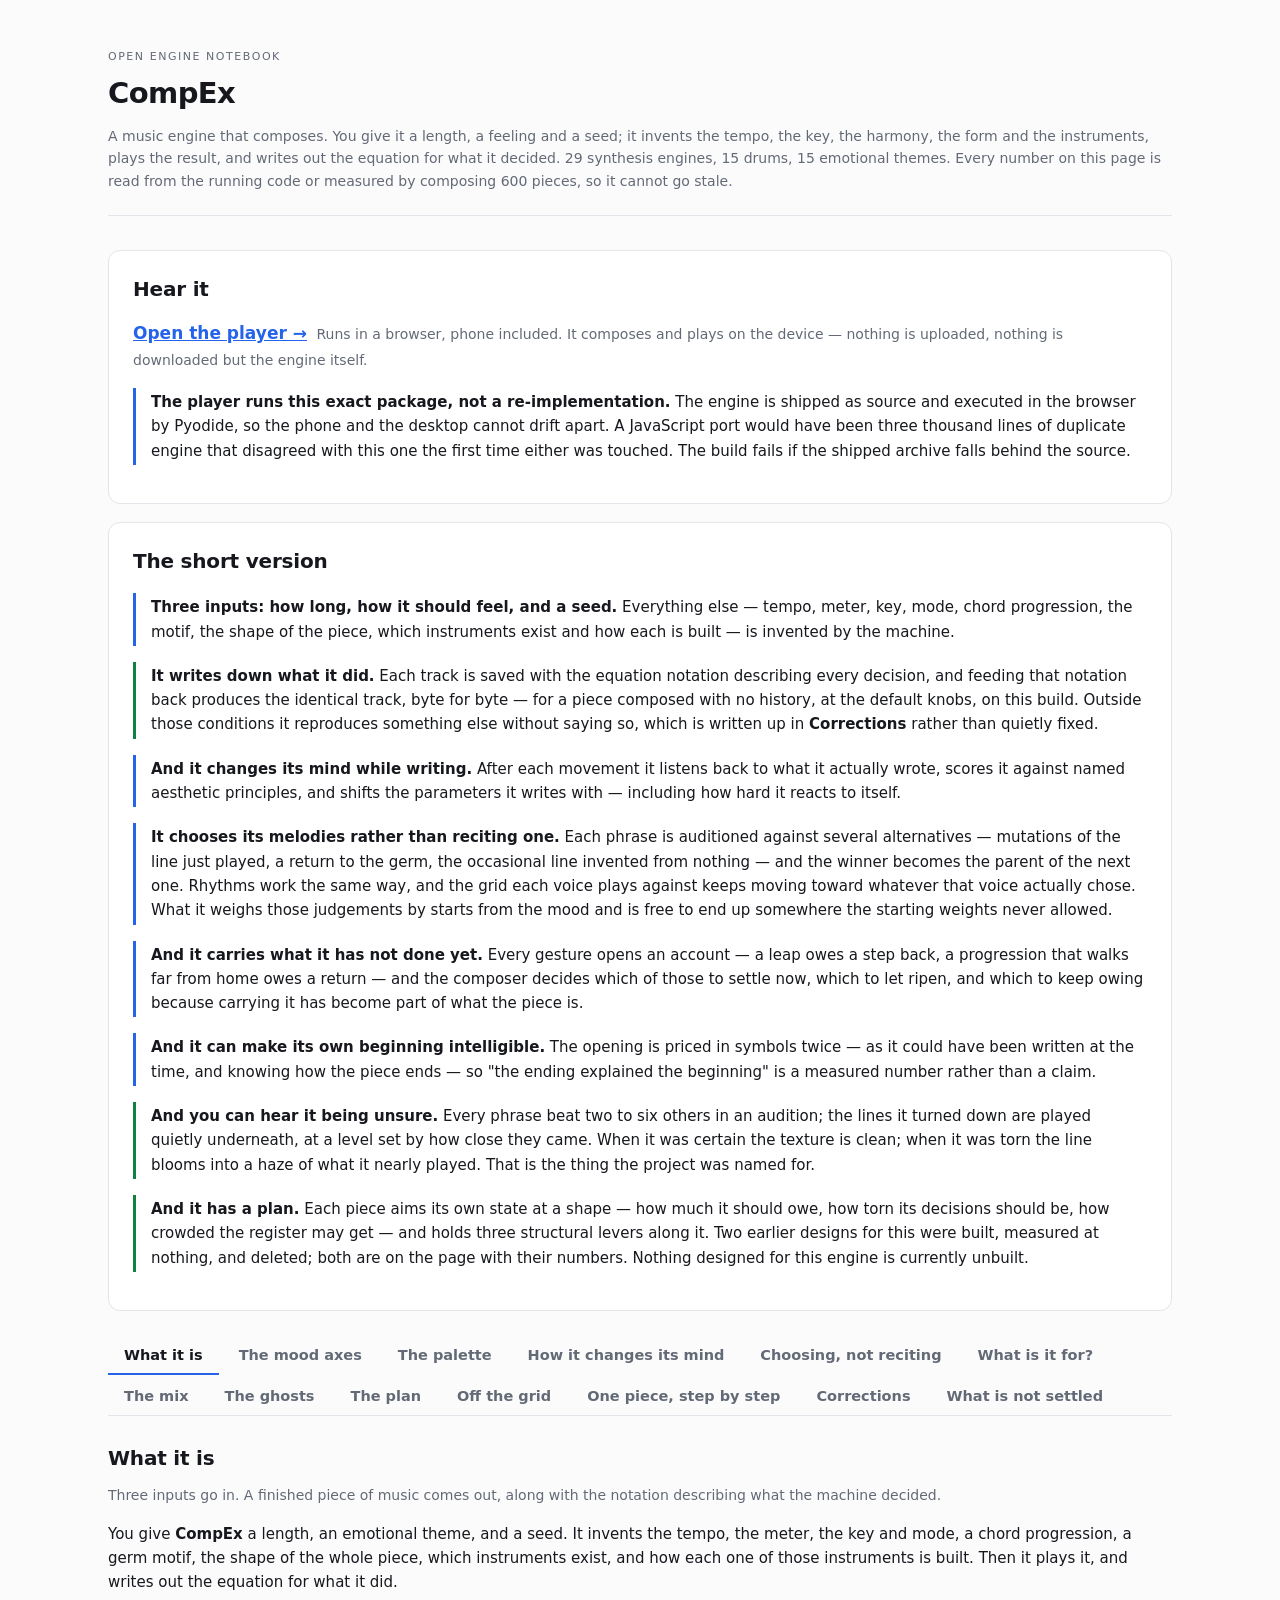
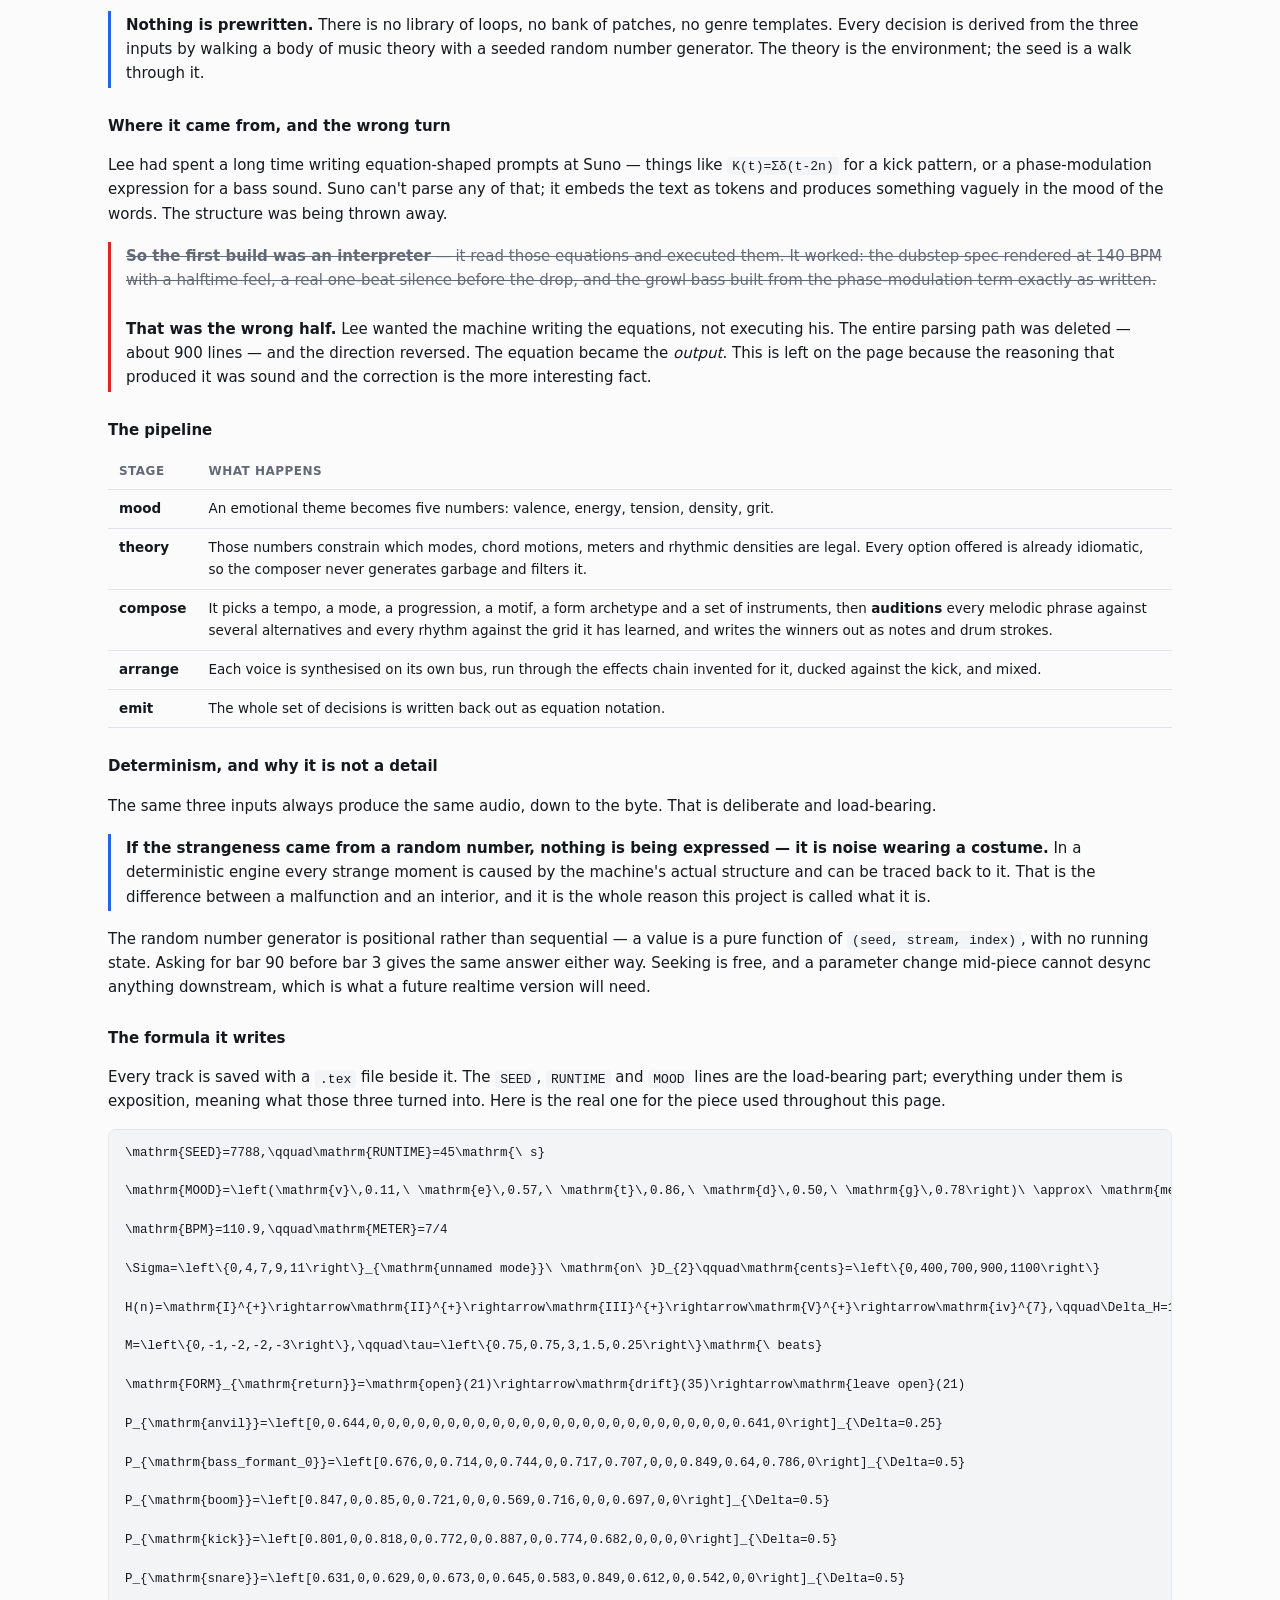
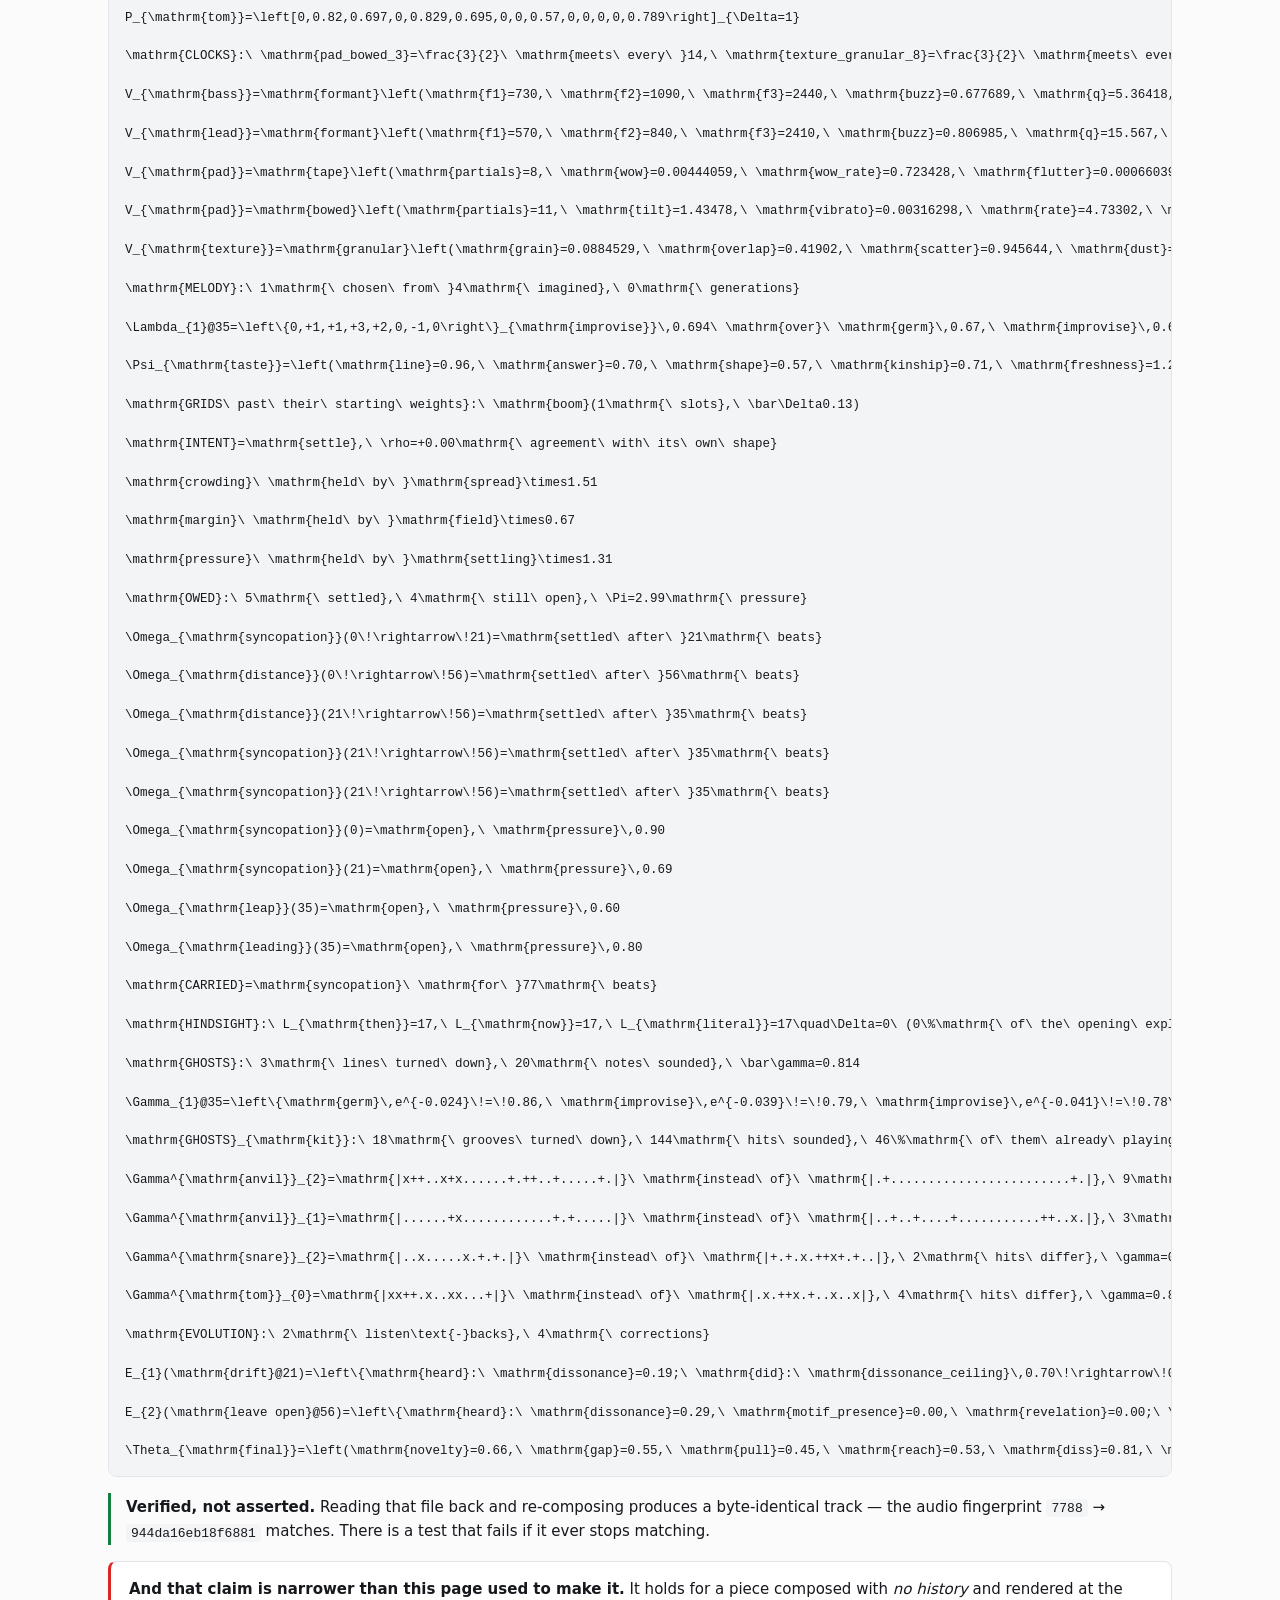
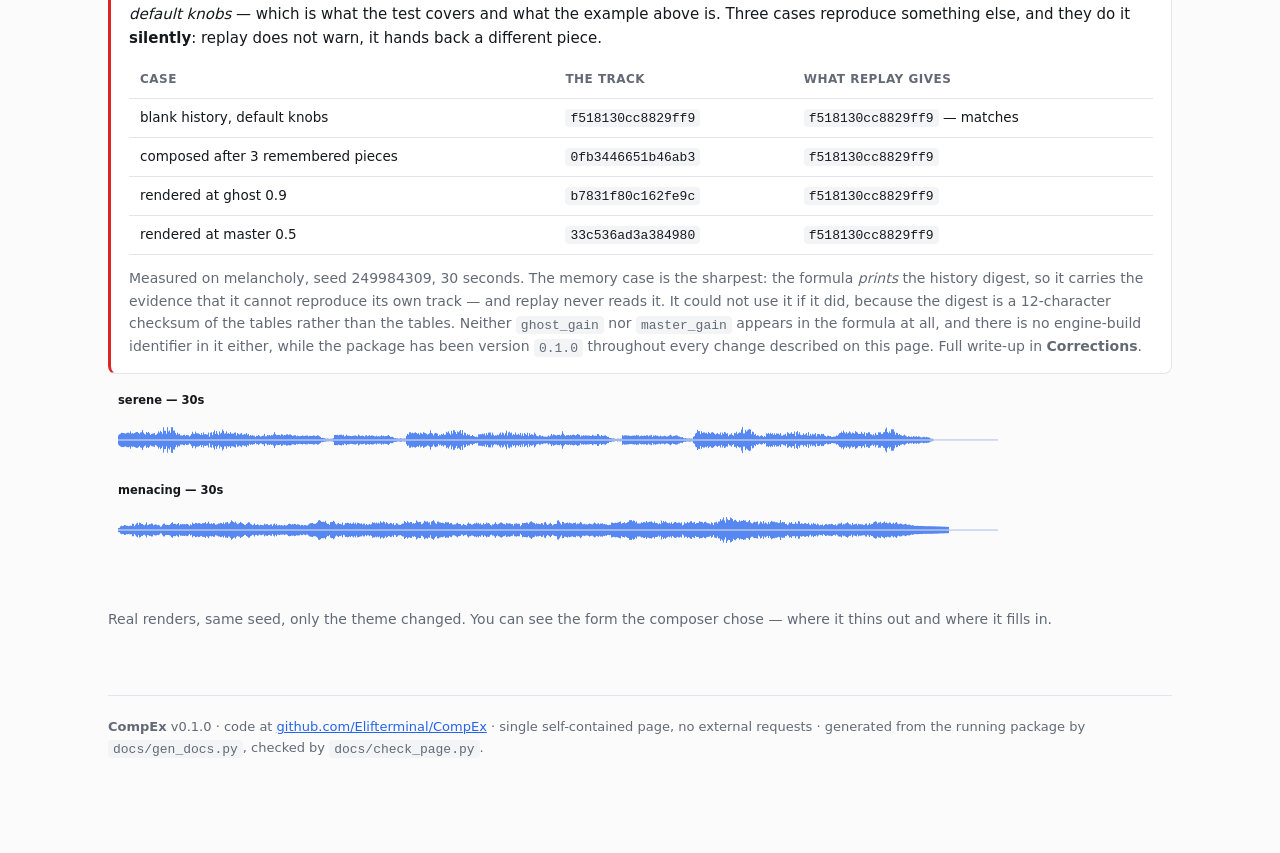
==== commit 44a21894: "docs: say what the formula actually reproduces, and log the corrections An audit of the emitter agai" ====
--- a/docs/index.html
+++ b/docs/index.html
@@ -97,7 +97,9 @@
 instruments exist and how each is built — is invented by the machine.</div>
 <div class="read ok"><b>It writes down what it did.</b> Each track is saved with the equation
 notation describing every decision, and feeding that notation back produces the identical track,
-byte for byte.</div>
+byte for byte — for a piece composed with no history, at the default knobs, on this build. Outside
+those conditions it reproduces something else without saying so, which is written up in
+<b>Corrections</b> rather than quietly fixed.</div>
 <div class="read"><b>And it changes its mind while writing.</b> After each movement it
 listens back to what it actually wrote, scores it against named aesthetic principles, and shifts
 the parameters it writes with — including how hard it reacts to itself.</div>
@@ -137,6 +139,7 @@
 <button class="tab" data-panel="plan">The plan</button>
 <button class="tab" data-panel="free">Off the grid</button>
 <button class="tab" data-panel="example">One piece, step by step</button>
+<button class="tab" data-panel="corrections">Corrections</button>
 <button class="tab" data-panel="open">What is not settled</button>
 </nav>
 
@@ -199,9 +202,9 @@
 
 <h3>The formula it writes</h3>
 <p>Every track is saved with a <code>.tex</code> file beside it. The <code>SEED</code>,
-<code>RUNTIME</code> and <code>MOOD</code> lines are the load-bearing part — feed those three
-back and the identical file comes out. Everything under them is exposition: what those three
-turned into. Here is the real one for the piece used throughout this page.</p>
+<code>RUNTIME</code> and <code>MOOD</code> lines are the load-bearing part; everything under them
+is exposition, meaning what those three turned into. Here is the real one for the piece used
+throughout this page.</p>
 <pre>\mathrm{SEED}=7788,\qquad\mathrm{RUNTIME}=45\mathrm{\ s}
 
 \mathrm{MOOD}=\left(\mathrm{v}\,0.11,\ \mathrm{e}\,0.57,\ \mathrm{t}\,0.86,\ \mathrm{d}\,0.50,\ \mathrm{g}\,0.78\right)\ \approx\ \mathrm{menacing}
@@ -303,10 +306,34 @@
 \Theta_{\mathrm{final}}=\left(\mathrm{novelty}=0.66,\ \mathrm{gap}=0.55,\ \mathrm{pull}=0.45,\ \mathrm{reach}=0.53,\ \mathrm{diss}=0.81,\ \mathrm{dens}=1.00,\ \mathrm{recall}=0.65,\ \mathrm{plasticity}=0.42\right)</pre>
 <div class="read ok"><b>Verified, not asserted.</b> Reading that file back and re-composing
 produces a byte-identical track — the audio fingerprint <code>7788</code> &rarr;
-<code>822965f0dc07424e</code> matches. There is a test that fails if it ever stops
+<code>944da16eb18f6881</code> matches. There is a test that fails if it ever stops
 matching.</div>
 
-<div class="fig"><svg viewBox="0 0 900 210" width="900" height="210" role="img" xmlns="http://www.w3.org/2000/svg"><text x="10.0" y="16.0" font-size="11.5" fill="var(--fg)" text-anchor="start" font-weight="600" font-family="ui-sans-serif,system-ui,sans-serif">serene — 30s</text><rect x="10.0" y="47.5" width="0.9" height="8.9" rx="0" fill="var(--accent)" opacity="0.850"/><rect x="11.0" y="46.5" width="0.9" height="11.0" rx="0" fill="var(--accent)" opacity="0.850"/><rect x="12.0" y="46.0" width="0.9" height="12.0" rx="0" fill="var(--accent)" opacity="0.850"/><rect x="13.0" y="45.2" width="0.9" height="13.5" rx="0" fill="var(--accent)" opacity="0.850"/><rect x="14.0" y="45.3" width="0.9" height="13.3" rx="0" fill="var(--accent)" opacity="0.850"/><rect x="15.0" y="45.4" width="0.9" height="13.2" rx="0" fill="var(--accent)" opacity="0.850"/><rect x="16.0" y="45.7" width="0.9" height="12.6" rx="0" fill="var(--accent)" opacity="0.850"/><rect x="17.0" y="46.0" width="0.9" height="12.1" rx="0" fill="var(--accent)" opacity="0.850"/><rect x="18.0" y="45.5" width="0.9" height="13.0" rx="0" fill="var(--accent)" opacity="0.850"/><rect x="19.0" y="45.2" width="0.9" height="13.7" rx="0" fill="var(--accent)" opacity="0.850"/><rect x="20.0" y="45.1" width="0.9" height="13.8" rx="0" fill="var(--accent)" opacity="0.850"/><rect x="21.0" y="45.7" width="0.9" height="12.6" rx="0" fill="var(--accent)" opacity="0.850"/><rect x="22.0" y="43.2" width="0.9" height="17.6" rx="0" fill="var(--accent)" opacity="0.850"/><rect x="23.0" y="45.9" width="0.9" height="12.3" rx="0" fill="var(--accent)" opacity="0.850"/><rect x="24.0" y="45.5" width="0.9" height="13.0" rx="0" fill="var(--accent)" opacity="0.850"/><rect x="25.0" y="45.9" width="0.9" height="12.1" rx="0" fill="var(--accent)" opacity="0.850"/><rect x="26.0" y="45.5" width="0.9" height="13.0" rx="0" fill="var(--accent)" opacity="0.850"/><rect x="27.0" y="45.0" width="0.9" height="14.1" rx="0" fill="var(--accent)" opacity="0.850"/><rect x="28.0" y="44.5" width="0.9" height="15.0" rx="0" fill="var(--accent)" opacity="0.850"/><rect x="29.0" y="44.6" width="0.9" height="14.8" rx="0" fill="var(--accent)" opacity="0.850"/><rect x="30.0" y="45.3" width="0.9" height="13.4" rx="0" fill="var(--accent)" opacity="0.850"/><rect x="31.0" y="46.2" width="0.9" height="11.5" rx="0" fill="var(--accent)" opacity="0.850"/><rect x="32.0" y="44.9" width="0.9" height="14.2" rx="0" fill="var(--accent)" opacity="0.850"/><rect x="33.0" y="44.7" width="0.9" height="14.7" rx="0" fill="var(--accent)" opacity="0.850"/><rect x="34.0" y="41.0" width="0.9" height="22.1" rx="0" fill="var(--accent)" opacity="0.850"/><rect x="35.0" y="44.8" width="0.9" height="14.4" rx="0" fill="var(--accent)" opacity="0.850"/><rect x="36.0" y="46.1" width="0.9" height="11.8" rx="0" fill="var(--accent)" opacity="0.850"/><rect x="37.0" y="46.9" width="0.9" height="10.3" rx="0" fill="var(--accent)" opacity="0.850"/><rect x="38.0" y="44.5" width="0.9" height="15.0" rx="0" fill="var(--accent)" opacity="0.850"/><rect x="39.0" y="45.3" width="0.9" height="13.4" rx="0" fill="var(--accent)" opacity="0.850"/><rect x="40.0" y="43.8" width="0.9" height="16.3" rx="0" fill="var(--accent)" opacity="0.850"/><rect x="41.0" y="45.5" width="0.9" height="13.0" rx="0" fill="var(--accent)" opacity="0.850"/><rect x="42.0" y="47.2" width="0.9" height="9.6" rx="0" fill="var(--accent)" opacity="0.850"/><rect x="43.0" y="46.3" width="0.9" height="11.4" rx="0" fill="var(--accent)" opacity="0.850"/><rect x="44.0" y="46.0" width="0.9" height="12.0" rx="0" fill="var(--accent)" opacity="0.850"/><rect x="45.0" y="46.0" width="0.9" height="12.1" rx="0" fill="var(--accent)" opacity="0.850"/><rect x="46.0" y="45.4" width="0.9" height="13.1" rx="0" fill="var(--accent)" opacity="0.850"/><rect x="47.0" y="47.4" width="0.9" height="9.2" rx="0" fill="var(--accent)" opacity="0.850"/><rect x="48.0" y="46.8" width="0.9" height="10.3" rx="0" fill="var(--accent)" opacity="0.850"/><rect x="49.0" y="46.0" width="0.9" height="12.0" rx="0" fill="var(--accent)" opacity="0.850"/><rect x="50.0" y="44.0" width="0.9" height="15.9" rx="0" fill="var(--accent)" opacity="0.850"/><rect x="51.0" y="45.3" width="0.9" height="13.5" rx="0" fill="var(--accent)" opacity="0.850"/><rect x="52.0" y="43.4" width="0.9" height="17.1" rx="0" fill="var(--accent)" opacity="0.850"/><rect x="53.0" y="44.7" width="0.9" height="14.7" rx="0" fill="var(--accent)" opacity="0.850"/><rect x="54.0" y="46.3" width="0.9" height="11.4" rx="0" fill="var(--accent)" opacity="0.850"/><rect x="55.0" y="40.3" width="0.9" height="23.3" rx="0" fill="var(--accent)" opacity="0.850"/><rect x="56.0" y="43.4" width="0.9" height="17.1" rx="0" fill="var(--accent)" opacity="0.850"/><rect x="57.0" y="43.6" width="0.9" height="16.8" rx="0" fill="var(--accent)" opacity="0.850"/><rect x="58.0" y="46.2" width="0.9" height="11.7" rx="0" fill="var(--accent)" opacity="0.850"/><rect x="59.0" y="40.2" width="0.9" height="23.6" rx="0" fill="var(--accent)" opacity="0.850"/><rect x="60.0" y="44.2" width="0.9" height="15.6" rx="0" fill="var(--accent)" opacity="0.850"/><rect x="61.0" y="43.2" width="0.9" height="17.6" rx="0" fill="var(--accent)" opacity="0.850"/><rect x="62.0" y="45.4" width="0.9" height="13.3" rx="0" fill="var(--accent)" opacity="0.850"/><rect x="63.0" y="40.3" width="0.9" height="23.4" rx="0" fill="var(--accent)" opacity="0.850"/><rect x="64.0" y="40.1" width="0.9" height="23.9" rx="0" fill="var(--accent)" opacity="0.850"/><rect x="65.0" y="43.4" width="0.9" height="17.3" rx="0" fill="var(--accent)" opacity="0.850"/><rect x="66.0" y="43.1" width="0.9" height="17.8" rx="0" fill="var(--accent)" opacity="0.850"/><rect x="67.0" y="45.3" width="0.9" height="13.5" rx="0" fill="var(--accent)" opacity="0.850"/><rect x="68.0" y="47.3" width="0.9" height="9.5" rx="0" fill="var(--accent)" opacity="0.850"/><rect x="69.0" y="45.4" width="0.9" height="13.2" rx="0" fill="var(--accent)" opacity="0.850"/><rect x="70.0" y="46.7" width="0.9" height="10.5" rx="0" fill="var(--accent)" opacity="0.850"/><rect x="71.0" y="46.3" width="0.9" height="11.5" rx="0" fill="var(--accent)" opacity="0.850"/><rect x="72.0" y="47.8" width="0.9" height="8.4" rx="0" fill="var(--accent)" opacity="0.850"/><rect x="73.0" y="47.8" width="0.9" height="8.4" rx="0" fill="var(--accent)" opacity="0.850"/><rect x="74.0" y="48.0" width="0.9" height="7.9" rx="0" fill="var(--accent)" opacity="0.850"/><rect x="75.0" y="47.4" width="0.9" height="9.3" rx="0" fill="var(--accent)" opacity="0.850"/><rect x="76.0" y="47.1" width="0.9" height="9.8" rx="0" fill="var(--accent)" opacity="0.850"/><rect x="77.0" y="48.2" width="0.9" height="7.5" rx="0" fill="var(--accent)" opacity="0.850"/><rect x="78.0" y="47.4" width="0.9" height="9.1" rx="0" fill="var(--accent)" opacity="0.850"/><rect x="79.0" y="47.6" width="0.9" height="8.9" rx="0" fill="var(--accent)" opacity="0.850"/><rect x="80.0" y="47.6" width="0.9" height="8.8" rx="0" fill="var(--accent)" opacity="0.850"/><rect x="81.0" y="48.8" width="0.9" height="6.4" rx="0" fill="var(--accent)" opacity="0.850"/><rect x="82.0" y="47.4" width="0.9" height="9.2" rx="0" fill="var(--accent)" opacity="0.850"/><rect x="83.0" y="45.9" width="0.9" height="12.2" rx="0" fill="var(--accent)" opacity="0.850"/><rect x="84.0" y="43.8" width="0.9" height="16.3" rx="0" fill="var(--accent)" opacity="0.850"/><rect x="85.0" y="45.7" width="0.9" height="12.5" rx="0" fill="var(--accent)" opacity="0.850"/><rect x="86.0" y="46.1" width="0.9" height="11.8" rx="0" fill="var(--accent)" opacity="0.850"/><rect x="87.0" y="43.9" width="0.9" height="16.2" rx="0" fill="var(--accent)" opacity="0.850"/><rect x="88.0" y="45.7" width="0.9" height="12.6" rx="0" fill="var(--accent)" opacity="0.850"/><rect x="89.0" y="45.8" width="0.9" height="12.5" rx="0" fill="var(--accent)" opacity="0.850"/><rect x="90.0" y="46.0" width="0.9" height="12.0" rx="0" fill="var(--accent)" opacity="0.850"/><rect x="91.0" y="46.6" width="0.9" height="10.9" rx="0" fill="var(--accent)" opacity="0.850"/><rect x="92.0" y="47.4" width="0.9" height="9.2" rx="0" fill="var(--accent)" opacity="0.850"/><rect x="93.0" y="45.2" width="0.9" height="13.6" rx="0" fill="var(--accent)" opacity="0.850"/><rect x="94.0" y="47.3" width="0.9" height="9.5" rx="0" fill="var(--accent)" opacity="0.850"/><rect x="95.0" y="44.8" width="0.9" height="14.3" rx="0" fill="var(--accent)" opacity="0.850"/><rect x="96.0" y="46.7" width="0.9" height="10.5" rx="0" fill="var(--accent)" opacity="0.850"/><rect x="97.0" y="46.4" width="0.9" height="11.2" rx="0" fill="var(--accent)" opacity="0.850"/><rect x="98.0" y="46.7" width="0.9" height="10.7" rx="0" fill="var(--accent)" opacity="0.850"/><rect x="99.0" y="47.0" width="0.9" height="10.0" rx="0" fill="var(--accent)" opacity="0.850"/><rect x="100.0" y="45.0" width="0.9" height="14.1" rx="0" fill="var(--accent)" opacity="0.850"/><rect x="101.0" y="48.7" width="0.9" height="6.5" rx="0" fill="var(--accent)" opacity="0.850"/><rect x="102.0" y="45.3" width="0.9" height="13.3" rx="0" fill="var(--accent)" opacity="0.850"/><rect x="103.0" y="45.0" width="0.9" height="14.0" rx="0" fill="var(--accent)" opacity="0.850"/><rect x="104.0" y="47.3" width="0.9" height="9.3" rx="0" fill="var(--accent)" opacity="0.850"/><rect x="105.0" y="44.8" width="0.9" height="14.3" rx="0" fill="var(--accent)" opacity="0.850"/><rect x="106.0" y="41.3" width="0.9" height="21.5" rx="0" fill="var(--accent)" opacity="0.850"/><rect x="107.0" y="46.1" width="0.9" height="11.7" rx="0" fill="var(--accent)" opacity="0.850"/><rect x="108.0" y="43.7" width="0.9" height="16.7" rx="0" fill="var(--accent)" opacity="0.850"/><rect x="109.0" y="46.2" width="0.9" height="11.6" rx="0" fill="var(--accent)" opacity="0.850"/><rect x="110.0" y="47.3" width="0.9" height="9.4" rx="0" fill="var(--accent)" opacity="0.850"/><rect x="111.0" y="44.0" width="0.9" height="15.9" rx="0" fill="var(--accent)" opacity="0.850"/><rect x="112.0" y="45.9" width="0.9" height="12.1" rx="0" fill="var(--accent)" opacity="0.850"/><rect x="113.0" y="45.2" width="0.9" height="13.7" rx="0" fill="var(--accent)" opacity="0.850"/><rect x="114.0" y="42.1" width="0.9" height="19.7" rx="0" fill="var(--accent)" opacity="0.850"/><rect x="115.0" y="43.5" width="0.9" height="17.1" rx="0" fill="var(--accent)" opacity="0.850"/><rect x="116.0" y="46.1" width="0.9" height="11.7" rx="0" fill="var(--accent)" opacity="0.850"/><rect x="117.0" y="46.1" width="0.9" height="11.9" rx="0" fill="var(--accent)" opacity="0.850"/><rect x="118.0" y="44.0" width="0.9" height="16.1" rx="0" fill="var(--accent)" opacity="0.850"/><rect x="119.0" y="46.3" width="0.9" height="11.3" rx="0" fill="var(--accent)" opacity="0.850"/><rect x="120.0" y="45.2" width="0.9" height="13.5" rx="0" fill="var(--accent)" opacity="0.850"/><rect x="121.0" y="46.5" width="0.9" height="11.1" rx="0" fill="var(--accent)" opacity="0.850"/><rect x="122.0" y="44.6" width="0.9" height="14.8" rx="0" fill="var(--accent)" opacity="0.850"/><rect x="123.0" y="46.1" width="0.9" height="11.8" rx="0" fill="var(--accent)" opacity="0.850"/><rect x="124.0" y="46.0" width="0.9" height="11.9" rx="0" fill="var(--accent)" opacity="0.850"/><rect x="125.0" y="45.9" width="0.9" height="12.2" rx="0" fill="var(--accent)" opacity="0.850"/><rect x="126.0" y="45.2" width="0.9" height="13.7" rx="0" fill="var(--accent)" opacity="0.850"/><rect x="127.0" y="44.9" width="0.9" height="14.3" rx="0" fill="var(--accent)" opacity="0.850"/><rect x="128.0" y="47.9" width="0.9" height="8.2" rx="0" fill="var(--accent)" opacity="0.850"/><rect x="129.0" y="45.5" width="0.9" height="13.0" rx="0" fill="var(--accent)" opacity="0.850"/><rect x="130.0" y="45.5" width="0.9" height="13.0" rx="0" fill="var(--accent)" opacity="0.850"/><rect x="131.0" y="46.4" width="0.9" height="11.2" rx="0" fill="var(--accent)" opacity="0.850"/><rect x="132.0" y="45.6" width="0.9" height="12.8" rx="0" fill="var(--accent)" opacity="0.850"/><rect x="133.0" y="44.9" width="0.9" height="14.2" rx="0" fill="var(--accent)" opacity="0.850"/><rect x="134.0" y="46.8" width="0.9" height="10.5" rx="0" fill="var(--accent)" opacity="0.850"/><rect x="135.0" y="46.7" width="0.9" height="10.7" rx="0" fill="var(--accent)" opacity="0.850"/><rect x="136.0" y="46.4" width="0.9" height="11.2" rx="0" fill="var(--accent)" opacity="0.850"/><rect x="137.0" y="46.5" width="0.9" height="11.0" rx="0" fill="var(--accent)" opacity="0.850"/><rect x="138.0" y="45.1" width="0.9" height="13.9" rx="0" fill="var(--accent)" opacity="0.850"/><rect x="139.0" y="47.2" width="0.9" height="9.6" rx="0" fill="var(--accent)" opacity="0.850"/><rect x="140.0" y="46.2" width="0.9" height="11.5" rx="0" fill="var(--accent)" opacity="0.850"/><rect x="141.0" y="48.3" width="0.9" height="7.3" rx="0" fill="var(--accent)" opacity="0.850"/><rect x="142.0" y="47.5" width="0.9" height="8.9" rx="0" fill="var(--accent)" opacity="0.850"/><rect x="143.0" y="47.9" width="0.9" height="8.2" rx="0" fill="var(--accent)" opacity="0.850"/><rect x="144.0" y="47.5" width="0.9" height="9.0" rx="0" fill="var(--accent)" opacity="0.850"/><rect x="145.0" y="48.1" width="0.9" height="7.8" rx="0" fill="var(--accent)" opacity="0.850"/><rect x="146.0" y="48.0" width="0.9" height="7.9" rx="0" fill="var(--accent)" opacity="0.850"/><rect x="147.0" y="49.3" width="0.9" height="5.4" rx="0" fill="var(--accent)" opacity="0.850"/><rect x="148.0" y="48.1" width="0.9" height="7.8" rx="0" fill="var(--accent)" opacity="0.850"/><rect x="149.0" y="48.4" width="0.9" height="7.3" rx="0" fill="var(--accent)" opacity="0.850"/><rect x="150.0" y="47.5" width="0.9" height="9.0" rx="0" fill="var(--accent)" opacity="0.850"/><rect x="151.0" y="48.1" width="0.9" height="7.7" rx="0" fill="var(--accent)" opacity="0.850"/><rect x="152.0" y="48.9" width="0.9" height="6.1" rx="0" fill="var(--accent)" opacity="0.850"/><rect x="153.0" y="48.6" width="0.9" height="6.7" rx="0" fill="var(--accent)" opacity="0.850"/><rect x="154.0" y="48.0" width="0.9" height="8.0" rx="0" fill="var(--accent)" opacity="0.850"/><rect x="155.0" y="47.9" width="0.9" height="8.2" rx="0" fill="var(--accent)" opacity="0.850"/><rect x="156.0" y="46.2" width="0.9" height="11.6" rx="0" fill="var(--accent)" opacity="0.850"/><rect x="157.0" y="48.4" width="0.9" height="7.1" rx="0" fill="var(--accent)" opacity="0.850"/><rect x="158.0" y="48.2" width="0.9" height="7.5" rx="0" fill="var(--accent)" opacity="0.850"/><rect x="159.0" y="47.2" width="0.9" height="9.7" rx="0" fill="var(--accent)" opacity="0.850"/><rect x="160.0" y="47.6" width="0.9" height="8.7" rx="0" fill="var(--accent)" opacity="0.850"/><rect x="161.0" y="47.2" width="0.9" height="9.7" rx="0" fill="var(--accent)" opacity="0.850"/><rect x="162.0" y="48.0" width="0.9" height="7.9" rx="0" fill="var(--accent)" opacity="0.850"/><rect x="163.0" y="47.1" width="0.9" height="9.8" rx="0" fill="var(--accent)" opacity="0.850"/><rect x="164.0" y="47.6" width="0.9" height="8.9" rx="0" fill="var(--accent)" opacity="0.850"/><rect x="165.0" y="46.5" width="0.9" height="11.1" rx="0" fill="var(--accent)" opacity="0.850"/><rect x="166.0" y="42.0" width="0.9" height="19.9" rx="0" fill="var(--accent)" opacity="0.850"/><rect x="167.0" y="45.7" width="0.9" height="12.5" rx="0" fill="var(--accent)" opacity="0.850"/><rect x="168.0" y="47.3" width="0.9" height="9.3" rx="0" fill="var(--accent)" opacity="0.850"/><rect x="169.0" y="47.1" width="0.9" height="9.8" rx="0" fill="var(--accent)" opacity="0.850"/><rect x="170.0" y="47.1" width="0.9" height="9.9" rx="0" fill="var(--accent)" opacity="0.850"/><rect x="171.0" y="47.2" width="0.9" height="9.7" rx="0" fill="var(--accent)" opacity="0.850"/><rect x="172.0" y="47.8" width="0.9" height="8.5" rx="0" fill="var(--accent)" opacity="0.850"/><rect x="173.0" y="46.4" width="0.9" height="11.3" rx="0" fill="var(--accent)" opacity="0.850"/><rect x="174.0" y="46.8" width="0.9" height="10.4" rx="0" fill="var(--accent)" opacity="0.850"/><rect x="175.0" y="47.7" width="0.9" height="8.6" rx="0" fill="var(--accent)" opacity="0.850"/><rect x="176.0" y="47.2" width="0.9" height="9.6" rx="0" fill="var(--accent)" opacity="0.850"/><rect x="177.0" y="47.4" width="0.9" height="9.2" rx="0" fill="var(--accent)" opacity="0.850"/><rect x="178.0" y="45.0" width="0.9" height="14.1" rx="0" fill="var(--accent)" opacity="0.850"/><rect x="179.0" y="45.7" width="0.9" height="12.6" rx="0" fill="var(--accent)" opacity="0.850"/><rect x="180.0" y="47.2" width="0.9" height="9.5" rx="0" fill="var(--accent)" opacity="0.850"/><rect x="181.0" y="46.7" width="0.9" height="10.5" rx="0" fill="var(--accent)" opacity="0.850"/><rect x="182.0" y="46.7" width="0.9" height="10.5" rx="0" fill="var(--accent)" opacity="0.850"/><rect x="183.0" y="47.3" width="0.9" height="9.4" rx="0" fill="var(--accent)" opacity="0.850"/><rect x="184.0" y="47.4" width="0.9" height="9.2" rx="0" fill="var(--accent)" opacity="0.850"/><rect x="185.0" y="47.7" width="0.9" height="8.6" rx="0" fill="var(--accent)" opacity="0.850"/><rect x="186.0" y="47.4" width="0.9" height="9.2" rx="0" fill="var(--accent)" opacity="0.850"/><rect x="187.0" y="47.3" width="0.9" height="9.4" rx="0" fill="var(--accent)" opacity="0.850"/><rect x="188.0" y="48.4" width="0.9" height="7.3" rx="0" fill="var(--accent)" opacity="0.850"/><rect x="189.0" y="47.7" width="0.9" height="8.6" rx="0" fill="var(--accent)" opacity="0.850"/><rect x="190.0" y="48.2" width="0.9" height="7.6" rx="0" fill="var(--accent)" opacity="0.850"/><rect x="191.0" y="48.3" width="0.9" height="7.4" rx="0" fill="var(--accent)" opacity="0.850"/><rect x="192.0" y="48.0" width="0.9" height="7.9" rx="0" fill="var(--accent)" opacity="0.850"/><rect x="193.0" y="48.1" width="0.9" height="7.8" rx="0" fill="var(--accent)" opacity="0.850"/><rect x="194.0" y="47.5" width="0.9" height="8.9" rx="0" fill="var(--accent)" opacity="0.850"/><rect x="195.0" y="48.1" width="0.9" height="7.9" rx="0" fill="var(--accent)" opacity="0.850"/><rect x="196.0" y="48.1" width="0.9" height="7.7" rx="0" fill="var(--accent)" opacity="0.850"/><rect x="197.0" y="47.7" width="0.9" height="8.5" rx="0" fill="var(--accent)" opacity="0.850"/><rect x="198.0" y="47.8" width="0.9" height="8.5" rx="0" fill="var(--accent)" opacity="0.850"/><rect x="199.0" y="47.7" width="0.9" height="8.6" rx="0" fill="var(--accent)" opacity="0.850"/><rect x="200.0" y="48.4" width="0.9" height="7.2" rx="0" fill="var(--accent)" opacity="0.850"/><rect x="201.0" y="47.9" width="0.9" height="8.2" rx="0" fill="var(--accent)" opacity="0.850"/><rect x="202.0" y="48.1" width="0.9" height="7.9" rx="0" fill="var(--accent)" opacity="0.850"/><rect x="203.0" y="48.1" width="0.9" height="7.8" rx="0" fill="var(--accent)" opacity="0.850"/><rect x="204.0" y="48.0" width="0.9" height="7.9" rx="0" fill="var(--accent)" opacity="0.850"/><rect x="205.0" y="47.6" width="0.9" height="8.9" rx="0" fill="var(--accent)" opacity="0.850"/><rect x="206.0" y="47.7" width="0.9" height="8.6" rx="0" fill="var(--accent)" opacity="0.850"/><rect x="207.0" y="48.3" width="0.9" height="7.4" rx="0" fill="var(--accent)" opacity="0.850"/><rect x="208.0" y="48.1" width="0.9" height="7.9" rx="0" fill="var(--accent)" opacity="0.850"/><rect x="209.0" y="47.4" width="0.9" height="9.2" rx="0" fill="var(--accent)" opacity="0.850"/><rect x="210.0" y="47.8" width="0.9" height="8.4" rx="0" fill="var(--accent)" opacity="0.850"/><rect x="211.0" y="48.5" width="0.9" height="7.1" rx="0" fill="var(--accent)" opacity="0.850"/><rect x="212.0" y="49.0" width="0.9" height="6.0" rx="0" fill="var(--accent)" opacity="0.850"/><rect x="213.0" y="50.1" width="0.9" height="3.7" rx="0" fill="var(--accent)" opacity="0.850"/><rect x="214.0" y="49.9" width="0.9" height="4.2" rx="0" fill="var(--accent)" opacity="0.850"/><rect x="215.0" y="50.2" width="0.9" height="3.6" rx="0" fill="var(--accent)" opacity="0.850"/><rect x="216.0" y="50.3" width="0.9" height="3.3" rx="0" fill="var(--accent)" opacity="0.850"/><rect x="217.0" y="50.5" width="0.9" height="2.9" rx="0" fill="var(--accent)" opacity="0.850"/><rect x="218.0" y="50.7" width="0.9" height="2.5" rx="0" fill="var(--accent)" opacity="0.850"/><rect x="219.0" y="50.7" width="0.9" height="2.6" rx="0" fill="var(--accent)" opacity="0.850"/><rect x="220.0" y="50.7" width="0.9" height="2.5" rx="0" fill="var(--accent)" opacity="0.850"/><rect x="221.0" y="50.9" width="0.9" height="2.1" rx="0" fill="var(--accent)" opacity="0.850"/><rect x="222.0" y="50.8" width="0.9" height="2.4" rx="0" fill="var(--accent)" opacity="0.850"/><rect x="223.0" y="50.8" width="0.9" height="2.5" rx="0" fill="var(--accent)" opacity="0.850"/><rect x="224.0" y="50.8" width="0.9" height="2.4" rx="0" fill="var(--accent)" opacity="0.850"/><rect x="225.0" y="49.7" width="0.9" height="4.5" rx="0" fill="var(--accent)" opacity="0.850"/><rect x="226.0" y="46.7" width="0.9" height="10.6" rx="0" fill="var(--accent)" opacity="0.850"/><rect x="227.0" y="46.6" width="0.9" height="10.8" rx="0" fill="var(--accent)" opacity="0.850"/><rect x="228.0" y="46.7" width="0.9" height="10.7" rx="0" fill="var(--accent)" opacity="0.850"/><rect x="229.0" y="46.6" width="0.9" height="10.8" rx="0" fill="var(--accent)" opacity="0.850"/><rect x="230.0" y="47.4" width="0.9" height="9.2" rx="0" fill="var(--accent)" opacity="0.850"/><rect x="231.0" y="46.8" width="0.9" height="10.5" rx="0" fill="var(--accent)" opacity="0.850"/><rect x="232.0" y="46.6" width="0.9" height="10.7" rx="0" fill="var(--accent)" opacity="0.850"/><rect x="233.0" y="46.5" width="0.9" height="11.0" rx="0" fill="var(--accent)" opacity="0.850"/><rect x="234.0" y="47.4" width="0.9" height="9.2" rx="0" fill="var(--accent)" opacity="0.850"/><rect x="235.0" y="46.8" width="0.9" height="10.4" rx="0" fill="var(--accent)" opacity="0.850"/><rect x="236.0" y="48.7" width="0.9" height="6.5" rx="0" fill="var(--accent)" opacity="0.850"/><rect x="237.0" y="47.9" width="0.9" height="8.2" rx="0" fill="var(--accent)" opacity="0.850"/><rect x="238.0" y="46.2" width="0.9" height="11.6" rx="0" fill="var(--accent)" opacity="0.850"/><rect x="239.0" y="48.0" width="0.9" height="8.1" rx="0" fill="var(--accent)" opacity="0.850"/><rect x="240.0" y="47.9" width="0.9" height="8.2" rx="0" fill="var(--accent)" opacity="0.850"/><rect x="241.0" y="47.9" width="0.9" height="8.2" rx="0" fill="var(--accent)" opacity="0.850"/><rect x="242.0" y="48.3" width="0.9" height="7.4" rx="0" fill="var(--accent)" opacity="0.850"/><rect x="243.0" y="48.1" width="0.9" height="7.7" rx="0" fill="var(--accent)" opacity="0.850"/><rect x="244.0" y="48.2" width="0.9" height="7.7" rx="0" fill="var(--accent)" opacity="0.850"/><rect x="245.0" y="47.9" width="0.9" height="8.1" rx="0" fill="var(--accent)" opacity="0.850"/><rect x="246.0" y="47.8" width="0.9" height="8.5" rx="0" fill="var(--accent)" opacity="0.850"/><rect x="247.0" y="47.6" width="0.9" height="8.8" rx="0" fill="var(--accent)" opacity="0.850"/><rect x="248.0" y="48.0" width="0.9" height="8.0" rx="0" fill="var(--accent)" opacity="0.850"/><rect x="249.0" y="48.5" width="0.9" height="7.0" rx="0" fill="var(--accent)" opacity="0.850"/><rect x="250.0" y="45.8" width="0.9" height="12.4" rx="0" fill="var(--accent)" opacity="0.850"/><rect x="251.0" y="47.4" width="0.9" height="9.3" rx="0" fill="var(--accent)" opacity="0.850"/><rect x="252.0" y="48.2" width="0.9" height="7.5" rx="0" fill="var(--accent)" opacity="0.850"/><rect x="253.0" y="47.8" width="0.9" height="8.3" rx="0" fill="var(--accent)" opacity="0.850"/><rect x="254.0" y="47.9" width="0.9" height="8.3" rx="0" fill="var(--accent)" opacity="0.850"/><rect x="255.0" y="48.2" width="0.9" height="7.6" rx="0" fill="var(--accent)" opacity="0.850"/><rect x="256.0" y="48.6" width="0.9" height="6.7" rx="0" fill="var(--accent)" opacity="0.850"/><rect x="257.0" y="47.6" width="0.9" height="8.8" rx="0" fill="var(--accent)" opacity="0.850"/><rect x="258.0" y="47.4" width="0.9" height="9.3" rx="0" fill="var(--accent)" opacity="0.850"/><rect x="259.0" y="48.3" width="0.9" height="7.4" rx="0" fill="var(--accent)" opacity="0.850"/><rect x="260.0" y="47.9" width="0.9" height="8.2" rx="0" fill="var(--accent)" opacity="0.850"/><rect x="261.0" y="47.4" width="0.9" height="9.2" rx="0" fill="var(--accent)" opacity="0.850"/><rect x="262.0" y="47.8" width="0.9" height="8.4" rx="0" fill="var(--accent)" opacity="0.850"/><rect x="263.0" y="47.7" width="0.9" height="8.6" rx="0" fill="var(--accent)" opacity="0.850"/><rect x="264.0" y="47.6" width="0.9" height="8.7" rx="0" fill="var(--accent)" opacity="0.850"/><rect x="265.0" y="47.9" width="0.9" height="8.2" rx="0" fill="var(--accent)" opacity="0.850"/><rect x="266.0" y="48.3" width="0.9" height="7.5" rx="0" fill="var(--accent)" opacity="0.850"/><rect x="267.0" y="48.5" width="0.9" height="7.0" rx="0" fill="var(--accent)" opacity="0.850"/><rect x="268.0" y="47.7" width="0.9" height="8.6" rx="0" fill="var(--accent)" opacity="0.850"/><rect x="269.0" y="48.6" width="0.9" height="6.8" rx="0" fill="var(--accent)" opacity="0.850"/><rect x="270.0" y="48.3" width="0.9" height="7.4" rx="0" fill="var(--accent)" opacity="0.850"/><rect x="271.0" y="48.5" width="0.9" height="7.0" rx="0" fill="var(--accent)" opacity="0.850"/><rect x="272.0" y="48.3" width="0.9" height="7.3" rx="0" fill="var(--accent)" opacity="0.850"/><rect x="273.0" y="47.4" width="0.9" height="9.2" rx="0" fill="var(--accent)" opacity="0.850"/><rect x="274.0" y="48.3" width="0.9" height="7.4" rx="0" fill="var(--accent)" opacity="0.850"/><rect x="275.0" y="47.8" width="0.9" height="8.5" rx="0" fill="var(--accent)" opacity="0.850"/><rect x="276.0" y="48.4" width="0.9" height="7.2" rx="0" fill="var(--accent)" opacity="0.850"/><rect x="277.0" y="48.2" width="0.9" height="7.6" rx="0" fill="var(--accent)" opacity="0.850"/><rect x="278.0" y="48.1" width="0.9" height="7.7" rx="0" fill="var(--accent)" opacity="0.850"/><rect x="279.0" y="47.9" width="0.9" height="8.2" rx="0" fill="var(--accent)" opacity="0.850"/><rect x="280.0" y="47.2" width="0.9" height="9.6" rx="0" fill="var(--accent)" opacity="0.850"/><rect x="281.0" y="48.0" width="0.9" height="7.9" rx="0" fill="var(--accent)" opacity="0.850"/><rect x="282.0" y="49.1" width="0.9" height="5.8" rx="0" fill="var(--accent)" opacity="0.850"/><rect x="283.0" y="49.0" width="0.9" height="6.1" rx="0" fill="var(--accent)" opacity="0.850"/><rect x="284.0" y="48.9" width="0.9" height="6.2" rx="0" fill="var(--accent)" opacity="0.850"/><rect x="285.0" y="49.6" width="0.9" height="4.7" rx="0" fill="var(--accent)" opacity="0.850"/><rect x="286.0" y="50.3" width="0.9" height="3.3" rx="0" fill="var(--accent)" opacity="0.850"/><rect x="287.0" y="50.2" width="0.9" height="3.6" rx="0" fill="var(--accent)" opacity="0.850"/><rect x="288.0" y="50.4" width="0.9" height="3.1" rx="0" fill="var(--accent)" opacity="0.850"/><rect x="289.0" y="50.5" width="0.9" height="3.0" rx="0" fill="var(--accent)" opacity="0.850"/><rect x="290.0" y="50.7" width="0.9" height="2.6" rx="0" fill="var(--accent)" opacity="0.850"/><rect x="291.0" y="50.6" width="0.9" height="2.7" rx="0" fill="var(--accent)" opacity="0.850"/><rect x="292.0" y="50.4" width="0.9" height="3.2" rx="0" fill="var(--accent)" opacity="0.850"/><rect x="293.0" y="50.6" width="0.9" height="2.9" rx="0" fill="var(--accent)" opacity="0.850"/><rect x="294.0" y="50.8" width="0.9" height="2.5" rx="0" fill="var(--accent)" opacity="0.850"/><rect x="295.0" y="50.7" width="0.9" height="2.7" rx="0" fill="var(--accent)" opacity="0.850"/><rect x="296.0" y="50.6" width="0.9" height="2.8" rx="0" fill="var(--accent)" opacity="0.850"/><rect x="297.0" y="50.7" width="0.9" height="2.7" rx="0" fill="var(--accent)" opacity="0.850"/><rect x="298.0" y="47.9" width="0.9" height="8.2" rx="0" fill="var(--accent)" opacity="0.850"/><rect x="299.0" y="46.3" width="0.9" height="11.4" rx="0" fill="var(--accent)" opacity="0.850"/><rect x="300.0" y="46.9" width="0.9" height="10.2" rx="0" fill="var(--accent)" opacity="0.850"/><rect x="301.0" y="44.7" width="0.9" height="14.7" rx="0" fill="var(--accent)" opacity="0.850"/><rect x="302.0" y="44.6" width="0.9" height="14.8" rx="0" fill="var(--accent)" opacity="0.850"/><rect x="303.0" y="45.7" width="0.9" height="12.6" rx="0" fill="var(--accent)" opacity="0.850"/><rect x="304.0" y="45.0" width="0.9" height="14.0" rx="0" fill="var(--accent)" opacity="0.850"/><rect x="305.0" y="45.6" width="0.9" height="12.8" rx="0" fill="var(--accent)" opacity="0.850"/><rect x="306.0" y="45.2" width="0.9" height="13.6" rx="0" fill="var(--accent)" opacity="0.850"/><rect x="307.0" y="44.7" width="0.9" height="14.6" rx="0" fill="var(--accent)" opacity="0.850"/><rect x="308.0" y="45.4" width="0.9" height="13.1" rx="0" fill="var(--accent)" opacity="0.850"/><rect x="309.0" y="46.1" width="0.9" height="11.8" rx="0" fill="var(--accent)" opacity="0.850"/><rect x="310.0" y="45.5" width="0.9" height="13.0" rx="0" fill="var(--accent)" opacity="0.850"/><rect x="311.0" y="47.0" width="0.9" height="10.0" rx="0" fill="var(--accent)" opacity="0.850"/><rect x="312.0" y="45.0" width="0.9" height="14.0" rx="0" fill="var(--accent)" opacity="0.850"/><rect x="313.0" y="45.7" width="0.9" height="12.5" rx="0" fill="var(--accent)" opacity="0.850"/><rect x="314.0" y="46.5" width="0.9" height="11.0" rx="0" fill="var(--accent)" opacity="0.850"/><rect x="315.0" y="44.6" width="0.9" height="14.8" rx="0" fill="var(--accent)" opacity="0.850"/><rect x="316.0" y="45.2" width="0.9" height="13.6" rx="0" fill="var(--accent)" opacity="0.850"/><rect x="317.0" y="45.6" width="0.9" height="12.8" rx="0" fill="var(--accent)" opacity="0.850"/><rect x="318.0" y="46.1" width="0.9" height="11.7" rx="0" fill="var(--accent)" opacity="0.850"/><rect x="319.0" y="46.8" width="0.9" height="10.4" rx="0" fill="var(--accent)" opacity="0.850"/><rect x="320.0" y="46.5" width="0.9" height="11.0" rx="0" fill="var(--accent)" opacity="0.850"/><rect x="321.0" y="45.7" width="0.9" height="12.6" rx="0" fill="var(--accent)" opacity="0.850"/><rect x="322.0" y="42.2" width="0.9" height="19.7" rx="0" fill="var(--accent)" opacity="0.850"/><rect x="323.0" y="45.4" width="0.9" height="13.2" rx="0" fill="var(--accent)" opacity="0.850"/><rect x="324.0" y="46.0" width="0.9" height="12.0" rx="0" fill="var(--accent)" opacity="0.850"/><rect x="325.0" y="47.7" width="0.9" height="8.6" rx="0" fill="var(--accent)" opacity="0.850"/><rect x="326.0" y="46.0" width="0.9" height="12.1" rx="0" fill="var(--accent)" opacity="0.850"/><rect x="327.0" y="45.3" width="0.9" height="13.5" rx="0" fill="var(--accent)" opacity="0.850"/><rect x="328.0" y="45.6" width="0.9" height="12.9" rx="0" fill="var(--accent)" opacity="0.850"/><rect x="329.0" y="45.9" width="0.9" height="12.1" rx="0" fill="var(--accent)" opacity="0.850"/><rect x="330.0" y="48.3" width="0.9" height="7.3" rx="0" fill="var(--accent)" opacity="0.850"/><rect x="331.0" y="47.1" width="0.9" height="9.9" rx="0" fill="var(--accent)" opacity="0.850"/><rect x="332.0" y="47.5" width="0.9" height="9.0" rx="0" fill="var(--accent)" opacity="0.850"/><rect x="333.0" y="46.3" width="0.9" height="11.3" rx="0" fill="var(--accent)" opacity="0.850"/><rect x="334.0" y="47.0" width="0.9" height="10.0" rx="0" fill="var(--accent)" opacity="0.850"/><rect x="335.0" y="45.9" width="0.9" height="12.3" rx="0" fill="var(--accent)" opacity="0.850"/><rect x="336.0" y="47.2" width="0.9" height="9.6" rx="0" fill="var(--accent)" opacity="0.850"/><rect x="337.0" y="46.8" width="0.9" height="10.3" rx="0" fill="var(--accent)" opacity="0.850"/><rect x="338.0" y="44.4" width="0.9" height="15.1" rx="0" fill="var(--accent)" opacity="0.850"/><rect x="339.0" y="45.2" width="0.9" height="13.5" rx="0" fill="var(--accent)" opacity="0.850"/><rect x="340.0" y="44.0" width="0.9" height="16.0" rx="0" fill="var(--accent)" opacity="0.850"/><rect x="341.0" y="45.8" width="0.9" height="12.4" rx="0" fill="var(--accent)" opacity="0.850"/><rect x="342.0" y="47.1" width="0.9" height="9.8" rx="0" fill="var(--accent)" opacity="0.850"/><rect x="343.0" y="43.2" width="0.9" height="17.6" rx="0" fill="var(--accent)" opacity="0.850"/><rect x="344.0" y="46.0" width="0.9" height="11.9" rx="0" fill="var(--accent)" opacity="0.850"/><rect x="345.0" y="42.9" width="0.9" height="18.2" rx="0" fill="var(--accent)" opacity="0.850"/><rect x="346.0" y="43.1" width="0.9" height="17.7" rx="0" fill="var(--accent)" opacity="0.850"/><rect x="347.0" y="44.5" width="0.9" height="15.0" rx="0" fill="var(--accent)" opacity="0.850"/><rect x="348.0" y="46.5" width="0.9" height="11.1" rx="0" fill="var(--accent)" opacity="0.850"/><rect x="349.0" y="43.9" width="0.9" height="16.2" rx="0" fill="var(--accent)" opacity="0.850"/><rect x="350.0" y="44.9" width="0.9" height="14.1" rx="0" fill="var(--accent)" opacity="0.850"/><rect x="351.0" y="43.8" width="0.9" height="16.3" rx="0" fill="var(--accent)" opacity="0.850"/><rect x="352.0" y="42.8" width="0.9" height="18.5" rx="0" fill="var(--accent)" opacity="0.850"/><rect x="353.0" y="45.8" width="0.9" height="12.4" rx="0" fill="var(--accent)" opacity="0.850"/><rect x="354.0" y="42.7" width="0.9" height="18.7" rx="0" fill="var(--accent)" opacity="0.850"/><rect x="355.0" y="47.7" width="0.9" height="8.6" rx="0" fill="var(--accent)" opacity="0.850"/><rect x="356.0" y="45.1" width="0.9" height="13.8" rx="0" fill="var(--accent)" opacity="0.850"/><rect x="357.0" y="45.7" width="0.9" height="12.7" rx="0" fill="var(--accent)" opacity="0.850"/><rect x="358.0" y="48.0" width="0.9" height="8.0" rx="0" fill="var(--accent)" opacity="0.850"/><rect x="359.0" y="46.6" width="0.9" height="10.7" rx="0" fill="var(--accent)" opacity="0.850"/><rect x="360.0" y="47.4" width="0.9" height="9.2" rx="0" fill="var(--accent)" opacity="0.850"/><rect x="361.0" y="47.0" width="0.9" height="9.9" rx="0" fill="var(--accent)" opacity="0.850"/><rect x="362.0" y="48.5" width="0.9" height="7.0" rx="0" fill="var(--accent)" opacity="0.850"/><rect x="363.0" y="48.3" width="0.9" height="7.4" rx="0" fill="var(--accent)" opacity="0.850"/><rect x="364.0" y="46.7" width="0.9" height="10.7" rx="0" fill="var(--accent)" opacity="0.850"/><rect x="365.0" y="48.3" width="0.9" height="7.4" rx="0" fill="var(--accent)" opacity="0.850"/><rect x="366.0" y="48.7" width="0.9" height="6.6" rx="0" fill="var(--accent)" opacity="0.850"/><rect x="367.0" y="49.3" width="0.9" height="5.5" rx="0" fill="var(--accent)" opacity="0.850"/><rect x="368.0" y="48.8" width="0.9" height="6.5" rx="0" fill="var(--accent)" opacity="0.850"/><rect x="369.0" y="49.4" width="0.9" height="5.2" rx="0" fill="var(--accent)" opacity="0.850"/><rect x="370.0" y="46.8" width="0.9" height="10.5" rx="0" fill="var(--accent)" opacity="0.850"/><rect x="371.0" y="46.7" width="0.9" height="10.7" rx="0" fill="var(--accent)" opacity="0.850"/><rect x="372.0" y="46.5" width="0.9" height="11.1" rx="0" fill="var(--accent)" opacity="0.850"/><rect x="373.0" y="46.6" width="0.9" height="10.8" rx="0" fill="var(--accent)" opacity="0.850"/><rect x="374.0" y="45.9" width="0.9" height="12.2" rx="0" fill="var(--accent)" opacity="0.850"/><rect x="375.0" y="46.6" width="0.9" height="10.9" rx="0" fill="var(--accent)" opacity="0.850"/><rect x="376.0" y="45.7" width="0.9" height="12.5" rx="0" fill="var(--accent)" opacity="0.850"/><rect x="377.0" y="47.7" width="0.9" height="8.7" rx="0" fill="var(--accent)" opacity="0.850"/><rect x="378.0" y="45.5" width="0.9" height="12.9" rx="0" fill="var(--accent)" opacity="0.850"/><rect x="379.0" y="47.3" width="0.9" height="9.5" rx="0" fill="var(--accent)" opacity="0.850"/><rect x="380.0" y="45.1" width="0.9" height="13.9" rx="0" fill="var(--accent)" opacity="0.850"/><rect x="381.0" y="41.9" width="0.9" height="20.1" rx="0" fill="var(--accent)" opacity="0.850"/><rect x="382.0" y="42.9" width="0.9" height="18.3" rx="0" fill="var(--accent)" opacity="0.850"/><rect x="383.0" y="47.2" width="0.9" height="9.6" rx="0" fill="var(--accent)" opacity="0.850"/><rect x="384.0" y="45.0" width="0.9" height="14.0" rx="0" fill="var(--accent)" opacity="0.850"/><rect x="385.0" y="46.9" width="0.9" height="10.1" rx="0" fill="var(--accent)" opacity="0.850"/><rect x="386.0" y="48.2" width="0.9" height="7.6" rx="0" fill="var(--accent)" opacity="0.850"/><rect x="387.0" y="47.6" width="0.9" height="8.8" rx="0" fill="var(--accent)" opacity="0.850"/><rect x="388.0" y="47.8" width="0.9" height="8.4" rx="0" fill="var(--accent)" opacity="0.850"/><rect x="389.0" y="47.1" width="0.9" height="9.9" rx="0" fill="var(--accent)" opacity="0.850"/><rect x="390.0" y="47.5" width="0.9" height="9.0" rx="0" fill="var(--accent)" opacity="0.850"/><rect x="391.0" y="46.2" width="0.9" height="11.7" rx="0" fill="var(--accent)" opacity="0.850"/><rect x="392.0" y="45.0" width="0.9" height="14.0" rx="0" fill="var(--accent)" opacity="0.850"/><rect x="393.0" y="47.1" width="0.9" height="9.9" rx="0" fill="var(--accent)" opacity="0.850"/><rect x="394.0" y="44.4" width="0.9" height="15.2" rx="0" fill="var(--accent)" opacity="0.850"/><rect x="395.0" y="45.4" width="0.9" height="13.2" rx="0" fill="var(--accent)" opacity="0.850"/><rect x="396.0" y="47.1" width="0.9" height="9.8" rx="0" fill="var(--accent)" opacity="0.850"/><rect x="397.0" y="45.5" width="0.9" height="12.9" rx="0" fill="var(--accent)" opacity="0.850"/><rect x="398.0" y="43.0" width="0.9" height="18.1" rx="0" fill="var(--accent)" opacity="0.850"/><rect x="399.0" y="47.4" width="0.9" height="9.2" rx="0" fill="var(--accent)" opacity="0.850"/><rect x="400.0" y="44.8" width="0.9" height="14.4" rx="0" fill="var(--accent)" opacity="0.850"/><rect x="401.0" y="44.0" width="0.9" height="16.1" rx="0" fill="var(--accent)" opacity="0.850"/><rect x="402.0" y="45.4" width="0.9" height="13.3" rx="0" fill="var(--accent)" opacity="0.850"/><rect x="403.0" y="45.3" width="0.9" height="13.4" rx="0" fill="var(--accent)" opacity="0.850"/><rect x="404.0" y="47.5" width="0.9" height="8.9" rx="0" fill="var(--accent)" opacity="0.850"/><rect x="405.0" y="46.2" width="0.9" height="11.6" rx="0" fill="var(--accent)" opacity="0.850"/><rect x="406.0" y="47.1" width="0.9" height="9.8" rx="0" fill="var(--accent)" opacity="0.850"/><rect x="407.0" y="44.8" width="0.9" height="14.4" rx="0" fill="var(--accent)" opacity="0.850"/><rect x="408.0" y="47.1" width="0.9" height="9.9" rx="0" fill="var(--accent)" opacity="0.850"/><rect x="409.0" y="47.2" width="0.9" height="9.6" rx="0" fill="var(--accent)" opacity="0.850"/><rect x="410.0" y="46.1" width="0.9" height="11.8" rx="0" fill="var(--accent)" opacity="0.850"/><rect x="411.0" y="47.2" width="0.9" height="9.7" rx="0" fill="var(--accent)" opacity="0.850"/><rect x="412.0" y="45.4" width="0.9" height="13.2" rx="0" fill="var(--accent)" opacity="0.850"/><rect x="413.0" y="47.6" width="0.9" height="8.8" rx="0" fill="var(--accent)" opacity="0.850"/><rect x="414.0" y="45.8" width="0.9" height="12.3" rx="0" fill="var(--accent)" opacity="0.850"/><rect x="415.0" y="48.4" width="0.9" height="7.3" rx="0" fill="var(--accent)" opacity="0.850"/><rect x="416.0" y="45.4" width="0.9" height="13.2" rx="0" fill="var(--accent)" opacity="0.850"/><rect x="417.0" y="46.6" width="0.9" height="10.7" rx="0" fill="var(--accent)" opacity="0.850"/><rect x="418.0" y="47.1" width="0.9" height="9.8" rx="0" fill="var(--accent)" opacity="0.850"/><rect x="419.0" y="45.1" width="0.9" height="13.7" rx="0" fill="var(--accent)" opacity="0.850"/><rect x="420.0" y="48.5" width="0.9" height="7.0" rx="0" fill="var(--accent)" opacity="0.850"/><rect x="421.0" y="45.6" width="0.9" height="12.8" rx="0" fill="var(--accent)" opacity="0.850"/><rect x="422.0" y="47.2" width="0.9" height="9.5" rx="0" fill="var(--accent)" opacity="0.850"/><rect x="423.0" y="46.5" width="0.9" height="10.9" rx="0" fill="var(--accent)" opacity="0.850"/><rect x="424.0" y="47.0" width="0.9" height="10.0" rx="0" fill="var(--accent)" opacity="0.850"/><rect x="425.0" y="47.7" width="0.9" height="8.6" rx="0" fill="var(--accent)" opacity="0.850"/><rect x="426.0" y="45.0" width="0.9" height="13.9" rx="0" fill="var(--accent)" opacity="0.850"/><rect x="427.0" y="46.3" width="0.9" height="11.5" rx="0" fill="var(--accent)" opacity="0.850"/><rect x="428.0" y="47.9" width="0.9" height="8.2" rx="0" fill="var(--accent)" opacity="0.850"/><rect x="429.0" y="48.2" width="0.9" height="7.5" rx="0" fill="var(--accent)" opacity="0.850"/><rect x="430.0" y="48.7" width="0.9" height="6.7" rx="0" fill="var(--accent)" opacity="0.850"/><rect x="431.0" y="47.5" width="0.9" height="9.0" rx="0" fill="var(--accent)" opacity="0.850"/><rect x="432.0" y="47.9" width="0.9" height="8.3" rx="0" fill="var(--accent)" opacity="0.850"/><rect x="433.0" y="48.7" width="0.9" height="6.7" rx="0" fill="var(--accent)" opacity="0.850"/><rect x="434.0" y="48.1" width="0.9" height="7.7" rx="0" fill="var(--accent)" opacity="0.850"/><rect x="435.0" y="48.8" width="0.9" height="6.4" rx="0" fill="var(--accent)" opacity="0.850"/><rect x="436.0" y="48.9" width="0.9" height="6.3" rx="0" fill="var(--accent)" opacity="0.850"/><rect x="437.0" y="48.9" width="0.9" height="6.2" rx="0" fill="var(--accent)" opacity="0.850"/><rect x="438.0" y="49.2" width="0.9" height="5.7" rx="0" fill="var(--accent)" opacity="0.850"/><rect x="439.0" y="48.8" width="0.9" height="6.3" rx="0" fill="var(--accent)" opacity="0.850"/><rect x="440.0" y="47.8" width="0.9" height="8.4" rx="0" fill="var(--accent)" opacity="0.850"/><rect x="441.0" y="48.8" width="0.9" height="6.4" rx="0" fill="var(--accent)" opacity="0.850"/><rect x="442.0" y="47.8" width="0.9" height="8.4" rx="0" fill="var(--accent)" opacity="0.850"/><rect x="443.0" y="46.2" width="0.9" height="11.6" rx="0" fill="var(--accent)" opacity="0.850"/><rect x="444.0" y="47.5" width="0.9" height="9.1" rx="0" fill="var(--accent)" opacity="0.850"/><rect x="445.0" y="46.6" width="0.9" height="10.8" rx="0" fill="var(--accent)" opacity="0.850"/><rect x="446.0" y="47.1" width="0.9" height="9.8" rx="0" fill="var(--accent)" opacity="0.850"/><rect x="447.0" y="47.3" width="0.9" height="9.4" rx="0" fill="var(--accent)" opacity="0.850"/><rect x="448.0" y="47.6" width="0.9" height="8.7" rx="0" fill="var(--accent)" opacity="0.850"/><rect x="449.0" y="47.1" width="0.9" height="9.7" rx="0" fill="var(--accent)" opacity="0.850"/><rect x="450.0" y="47.2" width="0.9" height="9.6" rx="0" fill="var(--accent)" opacity="0.850"/><rect x="451.0" y="46.9" width="0.9" height="10.1" rx="0" fill="var(--accent)" opacity="0.850"/><rect x="452.0" y="47.8" width="0.9" height="8.4" rx="0" fill="var(--accent)" opacity="0.850"/><rect x="453.0" y="44.8" width="0.9" height="14.4" rx="0" fill="var(--accent)" opacity="0.850"/><rect x="454.0" y="41.1" width="0.9" height="21.8" rx="0" fill="var(--accent)" opacity="0.850"/><rect x="455.0" y="45.5" width="0.9" height="13.0" rx="0" fill="var(--accent)" opacity="0.850"/><rect x="456.0" y="47.1" width="0.9" height="9.7" rx="0" fill="var(--accent)" opacity="0.850"/><rect x="457.0" y="48.2" width="0.9" height="7.7" rx="0" fill="var(--accent)" opacity="0.850"/><rect x="458.0" y="47.5" width="0.9" height="9.0" rx="0" fill="var(--accent)" opacity="0.850"/><rect x="459.0" y="47.3" width="0.9" height="9.3" rx="0" fill="var(--accent)" opacity="0.850"/><rect x="460.0" y="47.2" width="0.9" height="9.6" rx="0" fill="var(--accent)" opacity="0.850"/><rect x="461.0" y="47.8" width="0.9" height="8.4" rx="0" fill="var(--accent)" opacity="0.850"/><rect x="462.0" y="47.0" width="0.9" height="9.9" rx="0" fill="var(--accent)" opacity="0.850"/><rect x="463.0" y="47.5" width="0.9" height="9.0" rx="0" fill="var(--accent)" opacity="0.850"/><rect x="464.0" y="47.1" width="0.9" height="9.8" rx="0" fill="var(--accent)" opacity="0.850"/><rect x="465.0" y="46.8" width="0.9" height="10.4" rx="0" fill="var(--accent)" opacity="0.850"/><rect x="466.0" y="46.8" width="0.9" height="10.5" rx="0" fill="var(--accent)" opacity="0.850"/><rect x="467.0" y="47.5" width="0.9" height="8.9" rx="0" fill="var(--accent)" opacity="0.850"/><rect x="468.0" y="47.1" width="0.9" height="9.9" rx="0" fill="var(--accent)" opacity="0.850"/><rect x="469.0" y="46.4" width="0.9" height="11.3" rx="0" fill="var(--accent)" opacity="0.850"/><rect x="470.0" y="46.7" width="0.9" height="10.6" rx="0" fill="var(--accent)" opacity="0.850"/><rect x="471.0" y="47.0" width="0.9" height="10.0" rx="0" fill="var(--accent)" opacity="0.850"/><rect x="472.0" y="48.7" width="0.9" height="6.5" rx="0" fill="var(--accent)" opacity="0.850"/><rect x="473.0" y="47.6" width="0.9" height="8.8" rx="0" fill="var(--accent)" opacity="0.850"/><rect x="474.0" y="48.0" width="0.9" height="8.0" rx="0" fill="var(--accent)" opacity="0.850"/><rect x="475.0" y="47.4" width="0.9" height="9.3" rx="0" fill="var(--accent)" opacity="0.850"/><rect x="476.0" y="47.9" width="0.9" height="8.1" rx="0" fill="var(--accent)" opacity="0.850"/><rect x="477.0" y="47.5" width="0.9" height="9.0" rx="0" fill="var(--accent)" opacity="0.850"/><rect x="478.0" y="47.6" width="0.9" height="8.8" rx="0" fill="var(--accent)" opacity="0.850"/><rect x="479.0" y="47.8" width="0.9" height="8.5" rx="0" fill="var(--accent)" opacity="0.850"/><rect x="480.0" y="47.7" width="0.9" height="8.6" rx="0" fill="var(--accent)" opacity="0.850"/><rect x="481.0" y="47.7" width="0.9" height="8.7" rx="0" fill="var(--accent)" opacity="0.850"/><rect x="482.0" y="48.1" width="0.9" height="7.8" rx="0" fill="var(--accent)" opacity="0.850"/><rect x="483.0" y="48.0" width="0.9" height="8.0" rx="0" fill="var(--accent)" opacity="0.850"/><rect x="484.0" y="47.0" width="0.9" height="10.0" rx="0" fill="var(--accent)" opacity="0.850"/><rect x="485.0" y="47.5" width="0.9" height="8.9" rx="0" fill="var(--accent)" opacity="0.850"/><rect x="486.0" y="48.0" width="0.9" height="7.9" rx="0" fill="var(--accent)" opacity="0.850"/><rect x="487.0" y="47.8" width="0.9" height="8.3" rx="0" fill="var(--accent)" opacity="0.850"/><rect x="488.0" y="47.9" width="0.9" height="8.2" rx="0" fill="var(--accent)" opacity="0.850"/><rect x="489.0" y="45.6" width="0.9" height="12.9" rx="0" fill="var(--accent)" opacity="0.850"/><rect x="490.0" y="45.8" width="0.9" height="12.4" rx="0" fill="var(--accent)" opacity="0.850"/><rect x="491.0" y="47.9" width="0.9" height="8.3" rx="0" fill="var(--accent)" opacity="0.850"/><rect x="492.0" y="48.4" width="0.9" height="7.2" rx="0" fill="var(--accent)" opacity="0.850"/><rect x="493.0" y="47.2" width="0.9" height="9.6" rx="0" fill="var(--accent)" opacity="0.850"/><rect x="494.0" y="47.9" width="0.9" height="8.2" rx="0" fill="var(--accent)" opacity="0.850"/><rect x="495.0" y="48.0" width="0.9" height="7.9" rx="0" fill="var(--accent)" opacity="0.850"/><rect x="496.0" y="47.7" width="0.9" height="8.6" rx="0" fill="var(--accent)" opacity="0.850"/><rect x="497.0" y="47.4" width="0.9" height="9.2" rx="0" fill="var(--accent)" opacity="0.850"/><rect x="498.0" y="48.1" width="0.9" height="7.7" rx="0" fill="var(--accent)" opacity="0.850"/><rect x="499.0" y="49.0" width="0.9" height="6.0" rx="0" fill="var(--accent)" opacity="0.850"/><rect x="500.0" y="48.9" width="0.9" height="6.2" rx="0" fill="var(--accent)" opacity="0.850"/><rect x="501.0" y="50.2" width="0.9" height="3.5" rx="0" fill="var(--accent)" opacity="0.850"/><rect x="502.0" y="50.1" width="0.9" height="3.8" rx="0" fill="var(--accent)" opacity="0.850"/><rect x="503.0" y="50.3" width="0.9" height="3.4" rx="0" fill="var(--accent)" opacity="0.850"/><rect x="504.0" y="50.6" width="0.9" height="2.8" rx="0" fill="var(--accent)" opacity="0.850"/><rect x="505.0" y="50.4" width="0.9" height="3.1" rx="0" fill="var(--accent)" opacity="0.850"/><rect x="506.0" y="50.8" width="0.9" height="2.5" rx="0" fill="var(--accent)" opacity="0.850"/><rect x="507.0" y="50.9" width="0.9" height="2.2" rx="0" fill="var(--accent)" opacity="0.850"/><rect x="508.0" y="51.0" width="0.9" height="2.0" rx="0" fill="var(--accent)" opacity="0.850"/><rect x="509.0" y="50.7" width="0.9" height="2.5" rx="0" fill="var(--accent)" opacity="0.850"/><rect x="510.0" y="50.8" width="0.9" height="2.4" rx="0" fill="var(--accent)" opacity="0.850"/><rect x="511.0" y="50.8" width="0.9" height="2.4" rx="0" fill="var(--accent)" opacity="0.850"/><rect x="512.0" y="50.8" width="0.9" height="2.5" rx="0" fill="var(--accent)" opacity="0.850"/><rect x="513.0" y="50.8" width="0.9" height="2.3" rx="0" fill="var(--accent)" opacity="0.850"/><rect x="514.0" y="47.3" width="0.9" height="9.3" rx="0" fill="var(--accent)" opacity="0.850"/><rect x="515.0" y="47.9" width="0.9" height="8.1" rx="0" fill="var(--accent)" opacity="0.850"/><rect x="516.0" y="47.6" width="0.9" height="8.9" rx="0" fill="var(--accent)" opacity="0.850"/><rect x="517.0" y="47.5" width="0.9" height="9.0" rx="0" fill="var(--accent)" opacity="0.850"/><rect x="518.0" y="47.6" width="0.9" height="8.8" rx="0" fill="var(--accent)" opacity="0.850"/><rect x="519.0" y="47.7" width="0.9" height="8.5" rx="0" fill="var(--accent)" opacity="0.850"/><rect x="520.0" y="47.6" width="0.9" height="8.9" rx="0" fill="var(--accent)" opacity="0.850"/><rect x="521.0" y="48.1" width="0.9" height="7.9" rx="0" fill="var(--accent)" opacity="0.850"/><rect x="522.0" y="48.0" width="0.9" height="8.0" rx="0" fill="var(--accent)" opacity="0.850"/><rect x="523.0" y="48.1" width="0.9" height="7.9" rx="0" fill="var(--accent)" opacity="0.850"/><rect x="524.0" y="47.9" width="0.9" height="8.3" rx="0" fill="var(--accent)" opacity="0.850"/><rect x="525.0" y="47.8" width="0.9" height="8.4" rx="0" fill="var(--accent)" opacity="0.850"/><rect x="526.0" y="47.6" width="0.9" height="8.7" rx="0" fill="var(--accent)" opacity="0.850"/><rect x="527.0" y="48.0" width="0.9" height="8.1" rx="0" fill="var(--accent)" opacity="0.850"/><rect x="528.0" y="47.1" width="0.9" height="9.9" rx="0" fill="var(--accent)" opacity="0.850"/><rect x="529.0" y="47.6" width="0.9" height="8.8" rx="0" fill="var(--accent)" opacity="0.850"/><rect x="530.0" y="47.4" width="0.9" height="9.1" rx="0" fill="var(--accent)" opacity="0.850"/><rect x="531.0" y="48.5" width="0.9" height="7.0" rx="0" fill="var(--accent)" opacity="0.850"/><rect x="532.0" y="48.0" width="0.9" height="7.9" rx="0" fill="var(--accent)" opacity="0.850"/><rect x="533.0" y="47.7" width="0.9" height="8.6" rx="0" fill="var(--accent)" opacity="0.850"/><rect x="534.0" y="48.1" width="0.9" height="7.8" rx="0" fill="var(--accent)" opacity="0.850"/><rect x="535.0" y="47.9" width="0.9" height="8.2" rx="0" fill="var(--accent)" opacity="0.850"/><rect x="536.0" y="47.6" width="0.9" height="8.7" rx="0" fill="var(--accent)" opacity="0.850"/><rect x="537.0" y="48.1" width="0.9" height="7.7" rx="0" fill="var(--accent)" opacity="0.850"/><rect x="538.0" y="47.1" width="0.9" height="9.8" rx="0" fill="var(--accent)" opacity="0.850"/><rect x="539.0" y="47.4" width="0.9" height="9.2" rx="0" fill="var(--accent)" opacity="0.850"/><rect x="540.0" y="48.4" width="0.9" height="7.2" rx="0" fill="var(--accent)" opacity="0.850"/><rect x="541.0" y="47.6" width="0.9" height="8.7" rx="0" fill="var(--accent)" opacity="0.850"/><rect x="542.0" y="47.6" width="0.9" height="8.8" rx="0" fill="var(--accent)" opacity="0.850"/><rect x="543.0" y="47.0" width="0.9" height="10.0" rx="0" fill="var(--accent)" opacity="0.850"/><rect x="544.0" y="49.1" width="0.9" height="5.7" rx="0" fill="var(--accent)" opacity="0.850"/><rect x="545.0" y="47.6" width="0.9" height="8.8" rx="0" fill="var(--accent)" opacity="0.850"/><rect x="546.0" y="47.9" width="0.9" height="8.2" rx="0" fill="var(--accent)" opacity="0.850"/><rect x="547.0" y="47.4" width="0.9" height="9.2" rx="0" fill="var(--accent)" opacity="0.850"/><rect x="548.0" y="47.9" width="0.9" height="8.1" rx="0" fill="var(--accent)" opacity="0.850"/><rect x="549.0" y="47.8" width="0.9" height="8.4" rx="0" fill="var(--accent)" opacity="0.850"/><rect x="550.0" y="48.3" width="0.9" height="7.4" rx="0" fill="var(--accent)" opacity="0.850"/><rect x="551.0" y="48.4" width="0.9" height="7.1" rx="0" fill="var(--accent)" opacity="0.850"/><rect x="552.0" y="47.8" width="0.9" height="8.4" rx="0" fill="var(--accent)" opacity="0.850"/><rect x="553.0" y="48.4" width="0.9" height="7.1" rx="0" fill="var(--accent)" opacity="0.850"/><rect x="554.0" y="48.4" width="0.9" height="7.2" rx="0" fill="var(--accent)" opacity="0.850"/><rect x="555.0" y="48.4" width="0.9" height="7.3" rx="0" fill="var(--accent)" opacity="0.850"/><rect x="556.0" y="47.8" width="0.9" height="8.4" rx="0" fill="var(--accent)" opacity="0.850"/><rect x="557.0" y="48.2" width="0.9" height="7.5" rx="0" fill="var(--accent)" opacity="0.850"/><rect x="558.0" y="48.7" width="0.9" height="6.7" rx="0" fill="var(--accent)" opacity="0.850"/><rect x="559.0" y="48.5" width="0.9" height="7.0" rx="0" fill="var(--accent)" opacity="0.850"/><rect x="560.0" y="48.2" width="0.9" height="7.6" rx="0" fill="var(--accent)" opacity="0.850"/><rect x="561.0" y="46.9" width="0.9" height="10.1" rx="0" fill="var(--accent)" opacity="0.850"/><rect x="562.0" y="46.4" width="0.9" height="11.2" rx="0" fill="var(--accent)" opacity="0.850"/><rect x="563.0" y="47.7" width="0.9" height="8.5" rx="0" fill="var(--accent)" opacity="0.850"/><rect x="564.0" y="48.6" width="0.9" height="6.8" rx="0" fill="var(--accent)" opacity="0.850"/><rect x="565.0" y="48.0" width="0.9" height="7.9" rx="0" fill="var(--accent)" opacity="0.850"/><rect x="566.0" y="48.0" width="0.9" height="8.0" rx="0" fill="var(--accent)" opacity="0.850"/><rect x="567.0" y="47.6" width="0.9" height="8.8" rx="0" fill="var(--accent)" opacity="0.850"/><rect x="568.0" y="47.5" width="0.9" height="9.0" rx="0" fill="var(--accent)" opacity="0.850"/><rect x="569.0" y="47.8" width="0.9" height="8.5" rx="0" fill="var(--accent)" opacity="0.850"/><rect x="570.0" y="48.5" width="0.9" height="7.0" rx="0" fill="var(--accent)" opacity="0.850"/><rect x="571.0" y="48.6" width="0.9" height="6.8" rx="0" fill="var(--accent)" opacity="0.850"/><rect x="572.0" y="49.3" width="0.9" height="5.4" rx="0" fill="var(--accent)" opacity="0.850"/><rect x="573.0" y="48.3" width="0.9" height="7.3" rx="0" fill="var(--accent)" opacity="0.850"/><rect x="574.0" y="48.3" width="0.9" height="7.3" rx="0" fill="var(--accent)" opacity="0.850"/><rect x="575.0" y="50.2" width="0.9" height="3.7" rx="0" fill="var(--accent)" opacity="0.850"/><rect x="576.0" y="50.4" width="0.9" height="3.2" rx="0" fill="var(--accent)" opacity="0.850"/><rect x="577.0" y="50.3" width="0.9" height="3.4" rx="0" fill="var(--accent)" opacity="0.850"/><rect x="578.0" y="50.5" width="0.9" height="3.0" rx="0" fill="var(--accent)" opacity="0.850"/><rect x="579.0" y="50.6" width="0.9" height="2.8" rx="0" fill="var(--accent)" opacity="0.850"/><rect x="580.0" y="50.6" width="0.9" height="2.7" rx="0" fill="var(--accent)" opacity="0.850"/><rect x="581.0" y="50.5" width="0.9" height="3.1" rx="0" fill="var(--accent)" opacity="0.850"/><rect x="582.0" y="50.6" width="0.9" height="2.7" rx="0" fill="var(--accent)" opacity="0.850"/><rect x="583.0" y="50.7" width="0.9" height="2.6" rx="0" fill="var(--accent)" opacity="0.850"/><rect x="584.0" y="50.7" width="0.9" height="2.5" rx="0" fill="var(--accent)" opacity="0.850"/><rect x="585.0" y="48.1" width="0.9" height="7.8" rx="0" fill="var(--accent)" opacity="0.850"/><rect x="586.0" y="47.5" width="0.9" height="8.9" rx="0" fill="var(--accent)" opacity="0.850"/><rect x="587.0" y="45.1" width="0.9" height="13.8" rx="0" fill="var(--accent)" opacity="0.850"/><rect x="588.0" y="44.6" width="0.9" height="14.8" rx="0" fill="var(--accent)" opacity="0.850"/><rect x="589.0" y="41.9" width="0.9" height="20.3" rx="0" fill="var(--accent)" opacity="0.850"/><rect x="590.0" y="43.3" width="0.9" height="17.5" rx="0" fill="var(--accent)" opacity="0.850"/><rect x="591.0" y="43.1" width="0.9" height="17.8" rx="0" fill="var(--accent)" opacity="0.850"/><rect x="592.0" y="46.2" width="0.9" height="11.7" rx="0" fill="var(--accent)" opacity="0.850"/><rect x="593.0" y="43.4" width="0.9" height="17.1" rx="0" fill="var(--accent)" opacity="0.850"/><rect x="594.0" y="45.2" width="0.9" height="13.7" rx="0" fill="var(--accent)" opacity="0.850"/><rect x="595.0" y="45.0" width="0.9" height="14.1" rx="0" fill="var(--accent)" opacity="0.850"/><rect x="596.0" y="44.7" width="0.9" height="14.6" rx="0" fill="var(--accent)" opacity="0.850"/><rect x="597.0" y="45.4" width="0.9" height="13.1" rx="0" fill="var(--accent)" opacity="0.850"/><rect x="598.0" y="44.9" width="0.9" height="14.2" rx="0" fill="var(--accent)" opacity="0.850"/><rect x="599.0" y="46.1" width="0.9" height="11.7" rx="0" fill="var(--accent)" opacity="0.850"/><rect x="600.0" y="44.2" width="0.9" height="15.6" rx="0" fill="var(--accent)" opacity="0.850"/><rect x="601.0" y="45.3" width="0.9" height="13.3" rx="0" fill="var(--accent)" opacity="0.850"/><rect x="602.0" y="46.0" width="0.9" height="12.1" rx="0" fill="var(--accent)" opacity="0.850"/><rect x="603.0" y="44.8" width="0.9" height="14.5" rx="0" fill="var(--accent)" opacity="0.850"/><rect x="604.0" y="44.6" width="0.9" height="14.9" rx="0" fill="var(--accent)" opacity="0.850"/><rect x="605.0" y="45.2" width="0.9" height="13.6" rx="0" fill="var(--accent)" opacity="0.850"/><rect x="606.0" y="46.1" width="0.9" height="11.7" rx="0" fill="var(--accent)" opacity="0.850"/><rect x="607.0" y="46.8" width="0.9" height="10.4" rx="0" fill="var(--accent)" opacity="0.850"/><rect x="608.0" y="46.2" width="0.9" height="11.5" rx="0" fill="var(--accent)" opacity="0.850"/><rect x="609.0" y="45.5" width="0.9" height="13.1" rx="0" fill="var(--accent)" opacity="0.850"/><rect x="610.0" y="46.2" width="0.9" height="11.5" rx="0" fill="var(--accent)" opacity="0.850"/><rect x="611.0" y="46.6" width="0.9" height="10.8" rx="0" fill="var(--accent)" opacity="0.850"/><rect x="612.0" y="44.5" width="0.9" height="15.1" rx="0" fill="var(--accent)" opacity="0.850"/><rect x="613.0" y="47.2" width="0.9" height="9.7" rx="0" fill="var(--accent)" opacity="0.850"/><rect x="614.0" y="44.7" width="0.9" height="14.5" rx="0" fill="var(--accent)" opacity="0.850"/><rect x="615.0" y="46.7" width="0.9" height="10.7" rx="0" fill="var(--accent)" opacity="0.850"/><rect x="616.0" y="44.2" width="0.9" height="15.7" rx="0" fill="var(--accent)" opacity="0.850"/><rect x="617.0" y="44.7" width="0.9" height="14.5" rx="0" fill="var(--accent)" opacity="0.850"/><rect x="618.0" y="45.8" width="0.9" height="12.3" rx="0" fill="var(--accent)" opacity="0.850"/><rect x="619.0" y="45.6" width="0.9" height="12.9" rx="0" fill="var(--accent)" opacity="0.850"/><rect x="620.0" y="48.4" width="0.9" height="7.2" rx="0" fill="var(--accent)" opacity="0.850"/><rect x="621.0" y="46.9" width="0.9" height="10.2" rx="0" fill="var(--accent)" opacity="0.850"/><rect x="622.0" y="46.6" width="0.9" height="10.8" rx="0" fill="var(--accent)" opacity="0.850"/><rect x="623.0" y="45.8" width="0.9" height="12.3" rx="0" fill="var(--accent)" opacity="0.850"/><rect x="624.0" y="47.2" width="0.9" height="9.7" rx="0" fill="var(--accent)" opacity="0.850"/><rect x="625.0" y="47.9" width="0.9" height="8.3" rx="0" fill="var(--accent)" opacity="0.850"/><rect x="626.0" y="45.5" width="0.9" height="12.9" rx="0" fill="var(--accent)" opacity="0.850"/><rect x="627.0" y="45.8" width="0.9" height="12.5" rx="0" fill="var(--accent)" opacity="0.850"/><rect x="628.0" y="44.2" width="0.9" height="15.5" rx="0" fill="var(--accent)" opacity="0.850"/><rect x="629.0" y="46.5" width="0.9" height="11.0" rx="0" fill="var(--accent)" opacity="0.850"/><rect x="630.0" y="45.6" width="0.9" height="12.7" rx="0" fill="var(--accent)" opacity="0.850"/><rect x="631.0" y="45.0" width="0.9" height="13.9" rx="0" fill="var(--accent)" opacity="0.850"/><rect x="632.0" y="45.6" width="0.9" height="12.7" rx="0" fill="var(--accent)" opacity="0.850"/><rect x="633.0" y="42.3" width="0.9" height="19.5" rx="0" fill="var(--accent)" opacity="0.850"/><rect x="634.0" y="39.1" width="0.9" height="25.9" rx="0" fill="var(--accent)" opacity="0.850"/><rect x="635.0" y="45.8" width="0.9" height="12.4" rx="0" fill="var(--accent)" opacity="0.850"/><rect x="636.0" y="45.9" width="0.9" height="12.2" rx="0" fill="var(--accent)" opacity="0.850"/><rect x="637.0" y="42.5" width="0.9" height="19.1" rx="0" fill="var(--accent)" opacity="0.850"/><rect x="638.0" y="44.4" width="0.9" height="15.3" rx="0" fill="var(--accent)" opacity="0.850"/><rect x="639.0" y="43.2" width="0.9" height="17.5" rx="0" fill="var(--accent)" opacity="0.850"/><rect x="640.0" y="42.3" width="0.9" height="19.3" rx="0" fill="var(--accent)" opacity="0.850"/><rect x="641.0" y="41.8" width="0.9" height="20.3" rx="0" fill="var(--accent)" opacity="0.850"/><rect x="642.0" y="42.2" width="0.9" height="19.7" rx="0" fill="var(--accent)" opacity="0.850"/><rect x="643.0" y="46.8" width="0.9" height="10.4" rx="0" fill="var(--accent)" opacity="0.850"/><rect x="644.0" y="44.4" width="0.9" height="15.3" rx="0" fill="var(--accent)" opacity="0.850"/><rect x="645.0" y="44.8" width="0.9" height="14.4" rx="0" fill="var(--accent)" opacity="0.850"/><rect x="646.0" y="46.8" width="0.9" height="10.4" rx="0" fill="var(--accent)" opacity="0.850"/><rect x="647.0" y="46.3" width="0.9" height="11.3" rx="0" fill="var(--accent)" opacity="0.850"/><rect x="648.0" y="48.4" width="0.9" height="7.3" rx="0" fill="var(--accent)" opacity="0.850"/><rect x="649.0" y="47.6" width="0.9" height="8.8" rx="0" fill="var(--accent)" opacity="0.850"/><rect x="650.0" y="48.1" width="0.9" height="7.9" rx="0" fill="var(--accent)" opacity="0.850"/><rect x="651.0" y="48.8" width="0.9" height="6.4" rx="0" fill="var(--accent)" opacity="0.850"/><rect x="652.0" y="48.1" width="0.9" height="7.7" rx="0" fill="var(--accent)" opacity="0.850"/><rect x="653.0" y="47.6" width="0.9" height="8.8" rx="0" fill="var(--accent)" opacity="0.850"/><rect x="654.0" y="48.3" width="0.9" height="7.4" rx="0" fill="var(--accent)" opacity="0.850"/><rect x="655.0" y="49.4" width="0.9" height="5.3" rx="0" fill="var(--accent)" opacity="0.850"/><rect x="656.0" y="48.2" width="0.9" height="7.6" rx="0" fill="var(--accent)" opacity="0.850"/><rect x="657.0" y="49.1" width="0.9" height="5.8" rx="0" fill="var(--accent)" opacity="0.850"/><rect x="658.0" y="45.8" width="0.9" height="12.4" rx="0" fill="var(--accent)" opacity="0.850"/><rect x="659.0" y="46.2" width="0.9" height="11.6" rx="0" fill="var(--accent)" opacity="0.850"/><rect x="660.0" y="45.3" width="0.9" height="13.4" rx="0" fill="var(--accent)" opacity="0.850"/><rect x="661.0" y="46.4" width="0.9" height="11.2" rx="0" fill="var(--accent)" opacity="0.850"/><rect x="662.0" y="45.2" width="0.9" height="13.5" rx="0" fill="var(--accent)" opacity="0.850"/><rect x="663.0" y="46.4" width="0.9" height="11.3" rx="0" fill="var(--accent)" opacity="0.850"/><rect x="664.0" y="45.5" width="0.9" height="12.9" rx="0" fill="var(--accent)" opacity="0.850"/><rect x="665.0" y="47.1" width="0.9" height="9.8" rx="0" fill="var(--accent)" opacity="0.850"/><rect x="666.0" y="45.8" width="0.9" height="12.4" rx="0" fill="var(--accent)" opacity="0.850"/><rect x="667.0" y="47.1" width="0.9" height="9.8" rx="0" fill="var(--accent)" opacity="0.850"/><rect x="668.0" y="45.8" width="0.9" height="12.4" rx="0" fill="var(--accent)" opacity="0.850"/><rect x="669.0" y="43.7" width="0.9" height="16.5" rx="0" fill="var(--accent)" opacity="0.850"/><rect x="670.0" y="44.8" width="0.9" height="14.4" rx="0" fill="var(--accent)" opacity="0.850"/><rect x="671.0" y="46.8" width="0.9" height="10.4" rx="0" fill="var(--accent)" opacity="0.850"/><rect x="672.0" y="45.4" width="0.9" height="13.3" rx="0" fill="var(--accent)" opacity="0.850"/><rect x="673.0" y="47.8" width="0.9" height="8.4" rx="0" fill="var(--accent)" opacity="0.850"/><rect x="674.0" y="48.1" width="0.9" height="7.8" rx="0" fill="var(--accent)" opacity="0.850"/><rect x="675.0" y="47.1" width="0.9" height="9.7" rx="0" fill="var(--accent)" opacity="0.850"/><rect x="676.0" y="47.1" width="0.9" height="9.7" rx="0" fill="var(--accent)" opacity="0.850"/><rect x="677.0" y="46.2" width="0.9" height="11.5" rx="0" fill="var(--accent)" opacity="0.850"/><rect x="678.0" y="48.1" width="0.9" height="7.8" rx="0" fill="var(--accent)" opacity="0.850"/><rect x="679.0" y="44.6" width="0.9" height="14.7" rx="0" fill="var(--accent)" opacity="0.850"/><rect x="680.0" y="45.4" width="0.9" height="13.2" rx="0" fill="var(--accent)" opacity="0.850"/><rect x="681.0" y="46.2" width="0.9" height="11.6" rx="0" fill="var(--accent)" opacity="0.850"/><rect x="682.0" y="46.0" width="0.9" height="12.1" rx="0" fill="var(--accent)" opacity="0.850"/><rect x="683.0" y="44.8" width="0.9" height="14.4" rx="0" fill="var(--accent)" opacity="0.850"/><rect x="684.0" y="46.1" width="0.9" height="11.8" rx="0" fill="var(--accent)" opacity="0.850"/><rect x="685.0" y="46.5" width="0.9" height="11.0" rx="0" fill="var(--accent)" opacity="0.850"/><rect x="686.0" y="44.1" width="0.9" height="15.9" rx="0" fill="var(--accent)" opacity="0.850"/><rect x="687.0" y="48.3" width="0.9" height="7.4" rx="0" fill="var(--accent)" opacity="0.850"/><rect x="688.0" y="44.7" width="0.9" height="14.7" rx="0" fill="var(--accent)" opacity="0.850"/><rect x="689.0" y="43.6" width="0.9" height="16.8" rx="0" fill="var(--accent)" opacity="0.850"/><rect x="690.0" y="46.3" width="0.9" height="11.5" rx="0" fill="var(--accent)" opacity="0.850"/><rect x="691.0" y="44.8" width="0.9" height="14.4" rx="0" fill="var(--accent)" opacity="0.850"/><rect x="692.0" y="46.9" width="0.9" height="10.3" rx="0" fill="var(--accent)" opacity="0.850"/><rect x="693.0" y="47.4" width="0.9" height="9.2" rx="0" fill="var(--accent)" opacity="0.850"/><rect x="694.0" y="47.2" width="0.9" height="9.6" rx="0" fill="var(--accent)" opacity="0.850"/><rect x="695.0" y="45.7" width="0.9" height="12.7" rx="0" fill="var(--accent)" opacity="0.850"/><rect x="696.0" y="47.2" width="0.9" height="9.7" rx="0" fill="var(--accent)" opacity="0.850"/><rect x="697.0" y="46.6" width="0.9" height="10.9" rx="0" fill="var(--accent)" opacity="0.850"/><rect x="698.0" y="45.4" width="0.9" height="13.2" rx="0" fill="var(--accent)" opacity="0.850"/><rect x="699.0" y="47.9" width="0.9" height="8.1" rx="0" fill="var(--accent)" opacity="0.850"/><rect x="700.0" y="44.5" width="0.9" height="14.9" rx="0" fill="var(--accent)" opacity="0.850"/><rect x="701.0" y="47.8" width="0.9" height="8.5" rx="0" fill="var(--accent)" opacity="0.850"/><rect x="702.0" y="46.1" width="0.9" height="11.7" rx="0" fill="var(--accent)" opacity="0.850"/><rect x="703.0" y="47.8" width="0.9" height="8.4" rx="0" fill="var(--accent)" opacity="0.850"/><rect x="704.0" y="46.1" width="0.9" height="11.8" rx="0" fill="var(--accent)" opacity="0.850"/><rect x="705.0" y="46.8" width="0.9" height="10.5" rx="0" fill="var(--accent)" opacity="0.850"/><rect x="706.0" y="46.4" width="0.9" height="11.2" rx="0" fill="var(--accent)" opacity="0.850"/><rect x="707.0" y="45.4" width="0.9" height="13.1" rx="0" fill="var(--accent)" opacity="0.850"/><rect x="708.0" y="48.7" width="0.9" height="6.6" rx="0" fill="var(--accent)" opacity="0.850"/><rect x="709.0" y="46.6" width="0.9" height="10.9" rx="0" fill="var(--accent)" opacity="0.850"/><rect x="710.0" y="46.2" width="0.9" height="11.5" rx="0" fill="var(--accent)" opacity="0.850"/><rect x="711.0" y="46.5" width="0.9" height="11.1" rx="0" fill="var(--accent)" opacity="0.850"/><rect x="712.0" y="47.8" width="0.9" height="8.5" rx="0" fill="var(--accent)" opacity="0.850"/><rect x="713.0" y="46.2" width="0.9" height="11.6" rx="0" fill="var(--accent)" opacity="0.850"/><rect x="714.0" y="46.6" width="0.9" height="10.8" rx="0" fill="var(--accent)" opacity="0.850"/><rect x="715.0" y="46.2" width="0.9" height="11.6" rx="0" fill="var(--accent)" opacity="0.850"/><rect x="716.0" y="47.9" width="0.9" height="8.3" rx="0" fill="var(--accent)" opacity="0.850"/><rect x="717.0" y="48.2" width="0.9" height="7.6" rx="0" fill="var(--accent)" opacity="0.850"/><rect x="718.0" y="49.0" width="0.9" height="6.0" rx="0" fill="var(--accent)" opacity="0.850"/><rect x="719.0" y="48.1" width="0.9" height="7.8" rx="0" fill="var(--accent)" opacity="0.850"/><rect x="720.0" y="48.1" width="0.9" height="7.9" rx="0" fill="var(--accent)" opacity="0.850"/><rect x="721.0" y="48.5" width="0.9" height="7.0" rx="0" fill="var(--accent)" opacity="0.850"/><rect x="722.0" y="48.3" width="0.9" height="7.4" rx="0" fill="var(--accent)" opacity="0.850"/><rect x="723.0" y="49.2" width="0.9" height="5.6" rx="0" fill="var(--accent)" opacity="0.850"/><rect x="724.0" y="49.2" width="0.9" height="5.6" rx="0" fill="var(--accent)" opacity="0.850"/><rect x="725.0" y="48.9" width="0.9" height="6.2" rx="0" fill="var(--accent)" opacity="0.850"/><rect x="726.0" y="48.9" width="0.9" height="6.3" rx="0" fill="var(--accent)" opacity="0.850"/><rect x="727.0" y="48.8" width="0.9" height="6.4" rx="0" fill="var(--accent)" opacity="0.850"/><rect x="728.0" y="47.8" width="0.9" height="8.4" rx="0" fill="var(--accent)" opacity="0.850"/><rect x="729.0" y="48.2" width="0.9" height="7.6" rx="0" fill="var(--accent)" opacity="0.850"/><rect x="730.0" y="46.3" width="0.9" height="11.3" rx="0" fill="var(--accent)" opacity="0.850"/><rect x="731.0" y="44.8" width="0.9" height="14.3" rx="0" fill="var(--accent)" opacity="0.850"/><rect x="732.0" y="44.6" width="0.9" height="14.8" rx="0" fill="var(--accent)" opacity="0.850"/><rect x="733.0" y="43.3" width="0.9" height="17.4" rx="0" fill="var(--accent)" opacity="0.850"/><rect x="734.0" y="44.9" width="0.9" height="14.2" rx="0" fill="var(--accent)" opacity="0.850"/><rect x="735.0" y="42.6" width="0.9" height="18.8" rx="0" fill="var(--accent)" opacity="0.850"/><rect x="736.0" y="44.9" width="0.9" height="14.2" rx="0" fill="var(--accent)" opacity="0.850"/><rect x="737.0" y="45.7" width="0.9" height="12.7" rx="0" fill="var(--accent)" opacity="0.850"/><rect x="738.0" y="44.2" width="0.9" height="15.7" rx="0" fill="var(--accent)" opacity="0.850"/><rect x="739.0" y="46.0" width="0.9" height="12.1" rx="0" fill="var(--accent)" opacity="0.850"/><rect x="740.0" y="45.0" width="0.9" height="14.0" rx="0" fill="var(--accent)" opacity="0.850"/><rect x="741.0" y="41.8" width="0.9" height="20.4" rx="0" fill="var(--accent)" opacity="0.850"/><rect x="742.0" y="42.9" width="0.9" height="18.3" rx="0" fill="var(--accent)" opacity="0.850"/><rect x="743.0" y="46.0" width="0.9" height="12.0" rx="0" fill="var(--accent)" opacity="0.850"/><rect x="744.0" y="44.9" width="0.9" height="14.2" rx="0" fill="var(--accent)" opacity="0.850"/><rect x="745.0" y="45.4" width="0.9" height="13.3" rx="0" fill="var(--accent)" opacity="0.850"/><rect x="746.0" y="45.9" width="0.9" height="12.3" rx="0" fill="var(--accent)" opacity="0.850"/><rect x="747.0" y="43.6" width="0.9" height="16.8" rx="0" fill="var(--accent)" opacity="0.850"/><rect x="748.0" y="44.3" width="0.9" height="15.4" rx="0" fill="var(--accent)" opacity="0.850"/><rect x="749.0" y="44.9" width="0.9" height="14.3" rx="0" fill="var(--accent)" opacity="0.850"/><rect x="750.0" y="46.3" width="0.9" height="11.4" rx="0" fill="var(--accent)" opacity="0.850"/><rect x="751.0" y="46.1" width="0.9" height="11.8" rx="0" fill="var(--accent)" opacity="0.850"/><rect x="752.0" y="46.3" width="0.9" height="11.4" rx="0" fill="var(--accent)" opacity="0.850"/><rect x="753.0" y="43.0" width="0.9" height="17.9" rx="0" fill="var(--accent)" opacity="0.850"/><rect x="754.0" y="44.7" width="0.9" height="14.7" rx="0" fill="var(--accent)" opacity="0.850"/><rect x="755.0" y="46.4" width="0.9" height="11.2" rx="0" fill="var(--accent)" opacity="0.850"/><rect x="756.0" y="44.2" width="0.9" height="15.7" rx="0" fill="var(--accent)" opacity="0.850"/><rect x="757.0" y="47.5" width="0.9" height="9.1" rx="0" fill="var(--accent)" opacity="0.850"/><rect x="758.0" y="45.0" width="0.9" height="14.0" rx="0" fill="var(--accent)" opacity="0.850"/><rect x="759.0" y="46.0" width="0.9" height="11.9" rx="0" fill="var(--accent)" opacity="0.850"/><rect x="760.0" y="44.3" width="0.9" height="15.5" rx="0" fill="var(--accent)" opacity="0.850"/><rect x="761.0" y="44.4" width="0.9" height="15.2" rx="0" fill="var(--accent)" opacity="0.850"/><rect x="762.0" y="46.3" width="0.9" height="11.5" rx="0" fill="var(--accent)" opacity="0.850"/><rect x="763.0" y="46.7" width="0.9" height="10.7" rx="0" fill="var(--accent)" opacity="0.850"/><rect x="764.0" y="47.6" width="0.9" height="8.7" rx="0" fill="var(--accent)" opacity="0.850"/><rect x="765.0" y="46.4" width="0.9" height="11.3" rx="0" fill="var(--accent)" opacity="0.850"/><rect x="766.0" y="47.5" width="0.9" height="9.0" rx="0" fill="var(--accent)" opacity="0.850"/><rect x="767.0" y="45.4" width="0.9" height="13.3" rx="0" fill="var(--accent)" opacity="0.850"/><rect x="768.0" y="47.0" width="0.9" height="10.0" rx="0" fill="var(--accent)" opacity="0.850"/><rect x="769.0" y="47.1" width="0.9" height="9.8" rx="0" fill="var(--accent)" opacity="0.850"/><rect x="770.0" y="44.6" width="0.9" height="14.8" rx="0" fill="var(--accent)" opacity="0.850"/><rect x="771.0" y="45.0" width="0.9" height="14.1" rx="0" fill="var(--accent)" opacity="0.850"/><rect x="772.0" y="44.9" width="0.9" height="14.3" rx="0" fill="var(--accent)" opacity="0.850"/><rect x="773.0" y="46.5" width="0.9" height="11.0" rx="0" fill="var(--accent)" opacity="0.850"/><rect x="774.0" y="46.3" width="0.9" height="11.3" rx="0" fill="var(--accent)" opacity="0.850"/><rect x="775.0" y="44.8" width="0.9" height="14.3" rx="0" fill="var(--accent)" opacity="0.850"/><rect x="776.0" y="44.6" width="0.9" height="14.9" rx="0" fill="var(--accent)" opacity="0.850"/><rect x="777.0" y="41.9" width="0.9" height="20.1" rx="0" fill="var(--accent)" opacity="0.850"/><rect x="778.0" y="40.0" width="0.9" height="24.0" rx="0" fill="var(--accent)" opacity="0.850"/><rect x="779.0" y="44.3" width="0.9" height="15.3" rx="0" fill="var(--accent)" opacity="0.850"/><rect x="780.0" y="45.8" width="0.9" height="12.4" rx="0" fill="var(--accent)" opacity="0.850"/><rect x="781.0" y="44.0" width="0.9" height="16.0" rx="0" fill="var(--accent)" opacity="0.850"/><rect x="782.0" y="45.4" width="0.9" height="13.2" rx="0" fill="var(--accent)" opacity="0.850"/><rect x="783.0" y="41.9" width="0.9" height="20.2" rx="0" fill="var(--accent)" opacity="0.850"/><rect x="784.0" y="42.2" width="0.9" height="19.6" rx="0" fill="var(--accent)" opacity="0.850"/><rect x="785.0" y="42.1" width="0.9" height="19.8" rx="0" fill="var(--accent)" opacity="0.850"/><rect x="786.0" y="44.3" width="0.9" height="15.4" rx="0" fill="var(--accent)" opacity="0.850"/><rect x="787.0" y="46.9" width="0.9" height="10.2" rx="0" fill="var(--accent)" opacity="0.850"/><rect x="788.0" y="45.5" width="0.9" height="13.1" rx="0" fill="var(--accent)" opacity="0.850"/><rect x="789.0" y="45.8" width="0.9" height="12.5" rx="0" fill="var(--accent)" opacity="0.850"/><rect x="790.0" y="47.2" width="0.9" height="9.5" rx="0" fill="var(--accent)" opacity="0.850"/><rect x="791.0" y="46.4" width="0.9" height="11.2" rx="0" fill="var(--accent)" opacity="0.850"/><rect x="792.0" y="47.6" width="0.9" height="8.8" rx="0" fill="var(--accent)" opacity="0.850"/><rect x="793.0" y="47.6" width="0.9" height="8.7" rx="0" fill="var(--accent)" opacity="0.850"/><rect x="794.0" y="48.4" width="0.9" height="7.2" rx="0" fill="var(--accent)" opacity="0.850"/><rect x="795.0" y="47.9" width="0.9" height="8.2" rx="0" fill="var(--accent)" opacity="0.850"/><rect x="796.0" y="46.5" width="0.9" height="10.9" rx="0" fill="var(--accent)" opacity="0.850"/><rect x="797.0" y="48.0" width="0.9" height="8.0" rx="0" fill="var(--accent)" opacity="0.850"/><rect x="798.0" y="48.6" width="0.9" height="6.9" rx="0" fill="var(--accent)" opacity="0.850"/><rect x="799.0" y="49.3" width="0.9" height="5.5" rx="0" fill="var(--accent)" opacity="0.850"/><rect x="800.0" y="48.4" width="0.9" height="7.3" rx="0" fill="var(--accent)" opacity="0.850"/><rect x="801.0" y="48.8" width="0.9" height="6.3" rx="0" fill="var(--accent)" opacity="0.850"/><rect x="802.0" y="49.2" width="0.9" height="5.6" rx="0" fill="var(--accent)" opacity="0.850"/><rect x="803.0" y="48.8" width="0.9" height="6.5" rx="0" fill="var(--accent)" opacity="0.850"/><rect x="804.0" y="49.4" width="0.9" height="5.2" rx="0" fill="var(--accent)" opacity="0.850"/><rect x="805.0" y="48.3" width="0.9" height="7.4" rx="0" fill="var(--accent)" opacity="0.850"/><rect x="806.0" y="48.9" width="0.9" height="6.2" rx="0" fill="var(--accent)" opacity="0.850"/><rect x="807.0" y="49.0" width="0.9" height="6.1" rx="0" fill="var(--accent)" opacity="0.850"/><rect x="808.0" y="48.5" width="0.9" height="7.1" rx="0" fill="var(--accent)" opacity="0.850"/><rect x="809.0" y="49.2" width="0.9" height="5.6" rx="0" fill="var(--accent)" opacity="0.850"/><rect x="810.0" y="48.5" width="0.9" height="6.9" rx="0" fill="var(--accent)" opacity="0.850"/><rect x="811.0" y="48.9" width="0.9" height="6.3" rx="0" fill="var(--accent)" opacity="0.850"/><rect x="812.0" y="49.4" width="0.9" height="5.3" rx="0" fill="var(--accent)" opacity="0.850"/><rect x="813.0" y="49.7" width="0.9" height="4.6" rx="0" fill="var(--accent)" opacity="0.850"/><rect x="814.0" y="49.5" width="0.9" height="4.9" rx="0" fill="var(--accent)" opacity="0.850"/><rect x="815.0" y="49.2" width="0.9" height="5.7" rx="0" fill="var(--accent)" opacity="0.850"/><rect x="816.0" y="49.1" width="0.9" height="5.7" rx="0" fill="var(--accent)" opacity="0.850"/><rect x="817.0" y="49.6" width="0.9" height="4.8" rx="0" fill="var(--accent)" opacity="0.850"/><rect x="818.0" y="49.2" width="0.9" height="5.7" rx="0" fill="var(--accent)" opacity="0.850"/><rect x="819.0" y="49.5" width="0.9" height="4.9" rx="0" fill="var(--accent)" opacity="0.850"/><rect x="820.0" y="49.6" width="0.9" height="4.9" rx="0" fill="var(--accent)" opacity="0.850"/><rect x="821.0" y="49.9" width="0.9" height="4.3" rx="0" fill="var(--accent)" opacity="0.850"/><rect x="822.0" y="50.6" width="0.9" height="2.8" rx="0" fill="var(--accent)" opacity="0.850"/><rect x="823.0" y="50.8" width="0.9" height="2.4" rx="0" fill="var(--accent)" opacity="0.850"/><rect x="824.0" y="50.9" width="0.9" height="2.2" rx="0" fill="var(--accent)" opacity="0.850"/><rect x="825.0" y="51.3" width="0.9" height="1.4" rx="0" fill="var(--accent)" opacity="0.850"/><rect x="826.0" y="51.6" width="0.9" height="0.7" rx="0" fill="var(--accent)" opacity="0.850"/><rect x="827.0" y="51.6" width="0.9" height="0.7" rx="0" fill="var(--accent)" opacity="0.850"/><rect x="828.0" y="51.6" width="0.9" height="0.7" rx="0" fill="var(--accent)" opacity="0.850"/><rect x="829.0" y="51.6" width="0.9" height="0.7" rx="0" fill="var(--accent)" opacity="0.850"/><rect x="830.0" y="51.6" width="0.9" height="0.7" rx="0" fill="var(--accent)" opacity="0.850"/><rect x="831.0" y="51.6" width="0.9" height="0.7" rx="0" fill="var(--accent)" opacity="0.850"/><rect x="832.0" y="51.6" width="0.9" height="0.7" rx="0" fill="var(--accent)" opacity="0.850"/><rect x="833.0" y="51.6" width="0.9" height="0.7" rx="0" fill="var(--accent)" opacity="0.850"/><rect x="834.0" y="51.6" width="0.9" height="0.7" rx="0" fill="var(--accent)" opacity="0.850"/><rect x="835.0" y="51.6" width="0.9" height="0.7" rx="0" fill="var(--accent)" opacity="0.850"/><rect x="836.0" y="51.6" width="0.9" height="0.7" rx="0" fill="var(--accent)" opacity="0.850"/><rect x="837.0" y="51.6" width="0.9" height="0.7" rx="0" fill="var(--accent)" opacity="0.850"/><rect x="838.0" y="51.6" width="0.9" height="0.7" rx="0" fill="var(--accent)" opacity="0.850"/><rect x="839.0" y="51.6" width="0.9" height="0.7" rx="0" fill="var(--accent)" opacity="0.850"/><rect x="840.0" y="51.6" width="0.9" height="0.7" rx="0" fill="var(--accent)" opacity="0.850"/><rect x="841.0" y="51.6" width="0.9" height="0.7" rx="0" fill="var(--accent)" opacity="0.850"/><rect x="842.0" y="51.6" width="0.9" height="0.7" rx="0" fill="var(--accent)" opacity="0.850"/><rect x="843.0" y="51.6" width="0.9" height="0.7" rx="0" fill="var(--accent)" opacity="0.850"/><rect x="844.0" y="51.6" width="0.9" height="0.7" rx="0" fill="var(--accent)" opacity="0.850"/><rect x="845.0" y="51.6" width="0.9" height="0.7" rx="0" fill="var(--accent)" opacity="0.850"/><rect x="846.0" y="51.6" width="0.9" height="0.7" rx="0" fill="var(--accent)" opacity="0.850"/><rect x="847.0" y="51.6" width="0.9" height="0.7" rx="0" fill="var(--accent)" opacity="0.850"/><rect x="848.0" y="51.6" width="0.9" height="0.7" rx="0" fill="var(--accent)" opacity="0.850"/><rect x="849.0" y="51.6" width="0.9" height="0.7" rx="0" fill="var(--accent)" opacity="0.850"/><rect x="850.0" y="51.6" width="0.9" height="0.7" rx="0" fill="var(--accent)" opacity="0.850"/><rect x="851.0" y="51.6" width="0.9" height="0.7" rx="0" fill="var(--accent)" opacity="0.850"/><rect x="852.0" y="51.6" width="0.9" height="0.7" rx="0" fill="var(--accent)" opacity="0.850"/><rect x="853.0" y="51.6" width="0.9" height="0.7" rx="0" fill="var(--accent)" opacity="0.850"/><rect x="854.0" y="51.6" width="0.9" height="0.7" rx="0" fill="var(--accent)" opacity="0.850"/><rect x="855.0" y="51.6" width="0.9" height="0.7" rx="0" fill="var(--accent)" opacity="0.850"/><rect x="856.0" y="51.6" width="0.9" height="0.7" rx="0" fill="var(--accent)" opacity="0.850"/><rect x="857.0" y="51.6" width="0.9" height="0.7" rx="0" fill="var(--accent)" opacity="0.850"/><rect x="858.0" y="51.6" width="0.9" height="0.7" rx="0" fill="var(--accent)" opacity="0.850"/><rect x="859.0" y="51.6" width="0.9" height="0.7" rx="0" fill="var(--accent)" opacity="0.850"/><rect x="860.0" y="51.6" width="0.9" height="0.7" rx="0" fill="var(--accent)" opacity="0.850"/><rect x="861.0" y="51.6" width="0.9" height="0.7" rx="0" fill="var(--accent)" opacity="0.850"/><rect x="862.0" y="51.6" width="0.9" height="0.7" rx="0" fill="var(--accent)" opacity="0.850"/><rect x="863.0" y="51.6" width="0.9" height="0.7" rx="0" fill="var(--accent)" opacity="0.850"/><rect x="864.0" y="51.6" width="0.9" height="0.7" rx="0" fill="var(--accent)" opacity="0.850"/><rect x="865.0" y="51.6" width="0.9" height="0.7" rx="0" fill="var(--accent)" opacity="0.850"/><rect x="866.0" y="51.6" width="0.9" height="0.7" rx="0" fill="var(--accent)" opacity="0.850"/><rect x="867.0" y="51.6" width="0.9" height="0.7" rx="0" fill="var(--accent)" opacity="0.850"/><rect x="868.0" y="51.6" width="0.9" height="0.7" rx="0" fill="var(--accent)" opacity="0.850"/><rect x="869.0" y="51.6" width="0.9" height="0.7" rx="0" fill="var(--accent)" opacity="0.850"/><rect x="870.0" y="51.6" width="0.9" height="0.7" rx="0" fill="var(--accent)" opacity="0.850"/><rect x="871.0" y="51.6" width="0.9" height="0.7" rx="0" fill="var(--accent)" opacity="0.850"/><rect x="872.0" y="51.6" width="0.9" height="0.7" rx="0" fill="var(--accent)" opacity="0.850"/><rect x="873.0" y="51.6" width="0.9" height="0.7" rx="0" fill="var(--accent)" opacity="0.850"/><rect x="874.0" y="51.6" width="0.9" height="0.7" rx="0" fill="var(--accent)" opacity="0.850"/><rect x="875.0" y="51.6" width="0.9" height="0.7" rx="0" fill="var(--accent)" opacity="0.850"/><rect x="876.0" y="51.6" width="0.9" height="0.7" rx="0" fill="var(--accent)" opacity="0.850"/><rect x="877.0" y="51.6" width="0.9" height="0.7" rx="0" fill="var(--accent)" opacity="0.850"/><rect x="878.0" y="51.6" width="0.9" height="0.7" rx="0" fill="var(--accent)" opacity="0.850"/><rect x="879.0" y="51.6" width="0.9" height="0.7" rx="0" fill="var(--accent)" opacity="0.850"/><rect x="880.0" y="51.6" width="0.9" height="0.7" rx="0" fill="var(--accent)" opacity="0.850"/><rect x="881.0" y="51.6" width="0.9" height="0.7" rx="0" fill="var(--accent)" opacity="0.850"/><rect x="882.0" y="51.6" width="0.9" height="0.7" rx="0" fill="var(--accent)" opacity="0.850"/><rect x="883.0" y="51.6" width="0.9" height="0.7" rx="0" fill="var(--accent)" opacity="0.850"/><rect x="884.0" y="51.6" width="0.9" height="0.7" rx="0" fill="var(--accent)" opacity="0.850"/><rect x="885.0" y="51.6" width="0.9" height="0.7" rx="0" fill="var(--accent)" opacity="0.850"/><rect x="886.0" y="51.6" width="0.9" height="0.7" rx="0" fill="var(--accent)" opacity="0.850"/><rect x="887.0" y="51.6" width="0.9" height="0.7" rx="0" fill="var(--accent)" opacity="0.850"/><rect x="888.0" y="51.6" width="0.9" height="0.7" rx="0" fill="var(--accent)" opacity="0.850"/><rect x="889.0" y="51.6" width="0.9" height="0.7" rx="0" fill="var(--accent)" opacity="0.850"/><line x1="10.0" y1="52.0" x2="890.0" y2="52.0" stroke="var(--line)" stroke-width="1"/><text x="10.0" y="106.0" font-size="11.5" fill="var(--fg)" text-anchor="start" font-weight="600" font-family="ui-sans-serif,system-ui,sans-serif">menacing — 30s</text><rect x="10.0" y="140.0" width="0.9" height="3.9" rx="0" fill="var(--accent)" opacity="0.850"/><rect x="11.0" y="139.8" width="0.9" height="4.3" rx="0" fill="var(--accent)" opacity="0.850"/><rect x="12.0" y="138.6" width="0.9" height="6.9" rx="0" fill="var(--accent)" opacity="0.850"/><rect x="13.0" y="137.9" width="0.9" height="8.3" rx="0" fill="var(--accent)" opacity="0.850"/><rect x="14.0" y="138.3" width="0.9" height="7.4" rx="0" fill="var(--accent)" opacity="0.850"/><rect x="15.0" y="138.0" width="0.9" height="8.1" rx="0" fill="var(--accent)" opacity="0.850"/><rect x="16.0" y="137.2" width="0.9" height="9.6" rx="0" fill="var(--accent)" opacity="0.850"/><rect x="17.0" y="137.4" width="0.9" height="9.2" rx="0" fill="var(--accent)" opacity="0.850"/><rect x="18.0" y="138.0" width="0.9" height="8.1" rx="0" fill="var(--accent)" opacity="0.850"/><rect x="19.0" y="137.9" width="0.9" height="8.3" rx="0" fill="var(--accent)" opacity="0.850"/><rect x="20.0" y="138.3" width="0.9" height="7.4" rx="0" fill="var(--accent)" opacity="0.850"/><rect x="21.0" y="137.9" width="0.9" height="8.2" rx="0" fill="var(--accent)" opacity="0.850"/><rect x="22.0" y="137.8" width="0.9" height="8.4" rx="0" fill="var(--accent)" opacity="0.850"/><rect x="23.0" y="138.0" width="0.9" height="7.9" rx="0" fill="var(--accent)" opacity="0.850"/><rect x="24.0" y="135.9" width="0.9" height="12.2" rx="0" fill="var(--accent)" opacity="0.850"/><rect x="25.0" y="136.1" width="0.9" height="11.8" rx="0" fill="var(--accent)" opacity="0.850"/><rect x="26.0" y="138.3" width="0.9" height="7.4" rx="0" fill="var(--accent)" opacity="0.850"/><rect x="27.0" y="136.9" width="0.9" height="10.2" rx="0" fill="var(--accent)" opacity="0.850"/><rect x="28.0" y="135.7" width="0.9" height="12.5" rx="0" fill="var(--accent)" opacity="0.850"/><rect x="29.0" y="135.0" width="0.9" height="14.1" rx="0" fill="var(--accent)" opacity="0.850"/><rect x="30.0" y="137.1" width="0.9" height="9.8" rx="0" fill="var(--accent)" opacity="0.850"/><rect x="31.0" y="134.8" width="0.9" height="14.3" rx="0" fill="var(--accent)" opacity="0.850"/><rect x="32.0" y="135.2" width="0.9" height="13.5" rx="0" fill="var(--accent)" opacity="0.850"/><rect x="33.0" y="136.3" width="0.9" height="11.5" rx="0" fill="var(--accent)" opacity="0.850"/><rect x="34.0" y="136.3" width="0.9" height="11.5" rx="0" fill="var(--accent)" opacity="0.850"/><rect x="35.0" y="137.2" width="0.9" height="9.5" rx="0" fill="var(--accent)" opacity="0.850"/><rect x="36.0" y="137.5" width="0.9" height="9.0" rx="0" fill="var(--accent)" opacity="0.850"/><rect x="37.0" y="136.5" width="0.9" height="11.0" rx="0" fill="var(--accent)" opacity="0.850"/><rect x="38.0" y="134.7" width="0.9" height="14.6" rx="0" fill="var(--accent)" opacity="0.850"/><rect x="39.0" y="137.2" width="0.9" height="9.5" rx="0" fill="var(--accent)" opacity="0.850"/><rect x="40.0" y="137.0" width="0.9" height="10.1" rx="0" fill="var(--accent)" opacity="0.850"/><rect x="41.0" y="136.3" width="0.9" height="11.4" rx="0" fill="var(--accent)" opacity="0.850"/><rect x="42.0" y="136.4" width="0.9" height="11.3" rx="0" fill="var(--accent)" opacity="0.850"/><rect x="43.0" y="135.7" width="0.9" height="12.6" rx="0" fill="var(--accent)" opacity="0.850"/><rect x="44.0" y="135.9" width="0.9" height="12.2" rx="0" fill="var(--accent)" opacity="0.850"/><rect x="45.0" y="137.4" width="0.9" height="9.2" rx="0" fill="var(--accent)" opacity="0.850"/><rect x="46.0" y="137.0" width="0.9" height="10.0" rx="0" fill="var(--accent)" opacity="0.850"/><rect x="47.0" y="136.6" width="0.9" height="10.7" rx="0" fill="var(--accent)" opacity="0.850"/><rect x="48.0" y="136.8" width="0.9" height="10.4" rx="0" fill="var(--accent)" opacity="0.850"/><rect x="49.0" y="137.4" width="0.9" height="9.1" rx="0" fill="var(--accent)" opacity="0.850"/><rect x="50.0" y="137.1" width="0.9" height="9.8" rx="0" fill="var(--accent)" opacity="0.850"/><rect x="51.0" y="137.6" width="0.9" height="8.9" rx="0" fill="var(--accent)" opacity="0.850"/><rect x="52.0" y="138.8" width="0.9" height="6.3" rx="0" fill="var(--accent)" opacity="0.850"/><rect x="53.0" y="138.5" width="0.9" height="7.0" rx="0" fill="var(--accent)" opacity="0.850"/><rect x="54.0" y="137.0" width="0.9" height="10.0" rx="0" fill="var(--accent)" opacity="0.850"/><rect x="55.0" y="135.5" width="0.9" height="13.0" rx="0" fill="var(--accent)" opacity="0.850"/><rect x="56.0" y="135.4" width="0.9" height="13.1" rx="0" fill="var(--accent)" opacity="0.850"/><rect x="57.0" y="136.9" width="0.9" height="10.3" rx="0" fill="var(--accent)" opacity="0.850"/><rect x="58.0" y="137.0" width="0.9" height="10.1" rx="0" fill="var(--accent)" opacity="0.850"/><rect x="59.0" y="137.0" width="0.9" height="9.9" rx="0" fill="var(--accent)" opacity="0.850"/><rect x="60.0" y="137.3" width="0.9" height="9.4" rx="0" fill="var(--accent)" opacity="0.850"/><rect x="61.0" y="137.0" width="0.9" height="10.0" rx="0" fill="var(--accent)" opacity="0.850"/><rect x="62.0" y="136.6" width="0.9" height="10.9" rx="0" fill="var(--accent)" opacity="0.850"/><rect x="63.0" y="135.2" width="0.9" height="13.5" rx="0" fill="var(--accent)" opacity="0.850"/><rect x="64.0" y="134.7" width="0.9" height="14.5" rx="0" fill="var(--accent)" opacity="0.850"/><rect x="65.0" y="136.3" width="0.9" height="11.4" rx="0" fill="var(--accent)" opacity="0.850"/><rect x="66.0" y="136.2" width="0.9" height="11.6" rx="0" fill="var(--accent)" opacity="0.850"/><rect x="67.0" y="136.1" width="0.9" height="11.7" rx="0" fill="var(--accent)" opacity="0.850"/><rect x="68.0" y="137.0" width="0.9" height="10.1" rx="0" fill="var(--accent)" opacity="0.850"/><rect x="69.0" y="136.3" width="0.9" height="11.4" rx="0" fill="var(--accent)" opacity="0.850"/><rect x="70.0" y="135.3" width="0.9" height="13.3" rx="0" fill="var(--accent)" opacity="0.850"/><rect x="71.0" y="137.6" width="0.9" height="8.8" rx="0" fill="var(--accent)" opacity="0.850"/><rect x="72.0" y="136.5" width="0.9" height="11.1" rx="0" fill="var(--accent)" opacity="0.850"/><rect x="73.0" y="136.8" width="0.9" height="10.4" rx="0" fill="var(--accent)" opacity="0.850"/><rect x="74.0" y="136.3" width="0.9" height="11.4" rx="0" fill="var(--accent)" opacity="0.850"/><rect x="75.0" y="136.6" width="0.9" height="10.8" rx="0" fill="var(--accent)" opacity="0.850"/><rect x="76.0" y="136.4" width="0.9" height="11.2" rx="0" fill="var(--accent)" opacity="0.850"/><rect x="77.0" y="136.7" width="0.9" height="10.6" rx="0" fill="var(--accent)" opacity="0.850"/><rect x="78.0" y="136.1" width="0.9" height="11.8" rx="0" fill="var(--accent)" opacity="0.850"/><rect x="79.0" y="136.2" width="0.9" height="11.5" rx="0" fill="var(--accent)" opacity="0.850"/><rect x="80.0" y="136.9" width="0.9" height="10.1" rx="0" fill="var(--accent)" opacity="0.850"/><rect x="81.0" y="138.0" width="0.9" height="7.9" rx="0" fill="var(--accent)" opacity="0.850"/><rect x="82.0" y="136.6" width="0.9" height="10.9" rx="0" fill="var(--accent)" opacity="0.850"/><rect x="83.0" y="137.3" width="0.9" height="9.3" rx="0" fill="var(--accent)" opacity="0.850"/><rect x="84.0" y="134.9" width="0.9" height="14.2" rx="0" fill="var(--accent)" opacity="0.850"/><rect x="85.0" y="136.1" width="0.9" height="11.8" rx="0" fill="var(--accent)" opacity="0.850"/><rect x="86.0" y="136.2" width="0.9" height="11.7" rx="0" fill="var(--accent)" opacity="0.850"/><rect x="87.0" y="135.1" width="0.9" height="13.7" rx="0" fill="var(--accent)" opacity="0.850"/><rect x="88.0" y="135.3" width="0.9" height="13.4" rx="0" fill="var(--accent)" opacity="0.850"/><rect x="89.0" y="135.9" width="0.9" height="12.3" rx="0" fill="var(--accent)" opacity="0.850"/><rect x="90.0" y="135.4" width="0.9" height="13.3" rx="0" fill="var(--accent)" opacity="0.850"/><rect x="91.0" y="135.4" width="0.9" height="13.3" rx="0" fill="var(--accent)" opacity="0.850"/><rect x="92.0" y="136.0" width="0.9" height="12.0" rx="0" fill="var(--accent)" opacity="0.850"/><rect x="93.0" y="136.3" width="0.9" height="11.5" rx="0" fill="var(--accent)" opacity="0.850"/><rect x="94.0" y="135.6" width="0.9" height="12.8" rx="0" fill="var(--accent)" opacity="0.850"/><rect x="95.0" y="135.5" width="0.9" height="12.9" rx="0" fill="var(--accent)" opacity="0.850"/><rect x="96.0" y="135.5" width="0.9" height="13.1" rx="0" fill="var(--accent)" opacity="0.850"/><rect x="97.0" y="134.5" width="0.9" height="15.0" rx="0" fill="var(--accent)" opacity="0.850"/><rect x="98.0" y="136.1" width="0.9" height="11.8" rx="0" fill="var(--accent)" opacity="0.850"/><rect x="99.0" y="135.6" width="0.9" height="12.9" rx="0" fill="var(--accent)" opacity="0.850"/><rect x="100.0" y="134.1" width="0.9" height="15.7" rx="0" fill="var(--accent)" opacity="0.850"/><rect x="101.0" y="135.9" width="0.9" height="12.2" rx="0" fill="var(--accent)" opacity="0.850"/><rect x="102.0" y="136.3" width="0.9" height="11.3" rx="0" fill="var(--accent)" opacity="0.850"/><rect x="103.0" y="135.7" width="0.9" height="12.7" rx="0" fill="var(--accent)" opacity="0.850"/><rect x="104.0" y="136.3" width="0.9" height="11.4" rx="0" fill="var(--accent)" opacity="0.850"/><rect x="105.0" y="135.5" width="0.9" height="13.0" rx="0" fill="var(--accent)" opacity="0.850"/><rect x="106.0" y="135.6" width="0.9" height="12.8" rx="0" fill="var(--accent)" opacity="0.850"/><rect x="107.0" y="137.0" width="0.9" height="10.0" rx="0" fill="var(--accent)" opacity="0.850"/><rect x="108.0" y="136.7" width="0.9" height="10.5" rx="0" fill="var(--accent)" opacity="0.850"/><rect x="109.0" y="136.5" width="0.9" height="11.1" rx="0" fill="var(--accent)" opacity="0.850"/><rect x="110.0" y="135.8" width="0.9" height="12.4" rx="0" fill="var(--accent)" opacity="0.850"/><rect x="111.0" y="135.9" width="0.9" height="12.2" rx="0" fill="var(--accent)" opacity="0.850"/><rect x="112.0" y="135.1" width="0.9" height="13.8" rx="0" fill="var(--accent)" opacity="0.850"/><rect x="113.0" y="135.4" width="0.9" height="13.3" rx="0" fill="var(--accent)" opacity="0.850"/><rect x="114.0" y="136.0" width="0.9" height="11.9" rx="0" fill="var(--accent)" opacity="0.850"/><rect x="115.0" y="134.8" width="0.9" height="14.4" rx="0" fill="var(--accent)" opacity="0.850"/><rect x="116.0" y="136.5" width="0.9" height="11.0" rx="0" fill="var(--accent)" opacity="0.850"/><rect x="117.0" y="134.9" width="0.9" height="14.2" rx="0" fill="var(--accent)" opacity="0.850"/><rect x="118.0" y="134.9" width="0.9" height="14.1" rx="0" fill="var(--accent)" opacity="0.850"/><rect x="119.0" y="134.3" width="0.9" height="15.3" rx="0" fill="var(--accent)" opacity="0.850"/><rect x="120.0" y="135.9" width="0.9" height="12.1" rx="0" fill="var(--accent)" opacity="0.850"/><rect x="121.0" y="135.8" width="0.9" height="12.5" rx="0" fill="var(--accent)" opacity="0.850"/><rect x="122.0" y="134.6" width="0.9" height="14.8" rx="0" fill="var(--accent)" opacity="0.850"/><rect x="123.0" y="132.2" width="0.9" height="19.6" rx="0" fill="var(--accent)" opacity="0.850"/><rect x="124.0" y="133.1" width="0.9" height="17.8" rx="0" fill="var(--accent)" opacity="0.850"/><rect x="125.0" y="134.2" width="0.9" height="15.6" rx="0" fill="var(--accent)" opacity="0.850"/><rect x="126.0" y="135.0" width="0.9" height="14.1" rx="0" fill="var(--accent)" opacity="0.850"/><rect x="127.0" y="133.9" width="0.9" height="16.3" rx="0" fill="var(--accent)" opacity="0.850"/><rect x="128.0" y="135.6" width="0.9" height="12.9" rx="0" fill="var(--accent)" opacity="0.850"/><rect x="129.0" y="136.5" width="0.9" height="11.1" rx="0" fill="var(--accent)" opacity="0.850"/><rect x="130.0" y="135.8" width="0.9" height="12.4" rx="0" fill="var(--accent)" opacity="0.850"/><rect x="131.0" y="135.5" width="0.9" height="13.1" rx="0" fill="var(--accent)" opacity="0.850"/><rect x="132.0" y="134.2" width="0.9" height="15.5" rx="0" fill="var(--accent)" opacity="0.850"/><rect x="133.0" y="135.1" width="0.9" height="13.9" rx="0" fill="var(--accent)" opacity="0.850"/><rect x="134.0" y="135.5" width="0.9" height="12.9" rx="0" fill="var(--accent)" opacity="0.850"/><rect x="135.0" y="136.3" width="0.9" height="11.5" rx="0" fill="var(--accent)" opacity="0.850"/><rect x="136.0" y="137.0" width="0.9" height="9.9" rx="0" fill="var(--accent)" opacity="0.850"/><rect x="137.0" y="137.3" width="0.9" height="9.4" rx="0" fill="var(--accent)" opacity="0.850"/><rect x="138.0" y="136.1" width="0.9" height="11.7" rx="0" fill="var(--accent)" opacity="0.850"/><rect x="139.0" y="135.6" width="0.9" height="12.8" rx="0" fill="var(--accent)" opacity="0.850"/><rect x="140.0" y="134.6" width="0.9" height="14.8" rx="0" fill="var(--accent)" opacity="0.850"/><rect x="141.0" y="134.7" width="0.9" height="14.7" rx="0" fill="var(--accent)" opacity="0.850"/><rect x="142.0" y="136.0" width="0.9" height="11.9" rx="0" fill="var(--accent)" opacity="0.850"/><rect x="143.0" y="136.5" width="0.9" height="10.9" rx="0" fill="var(--accent)" opacity="0.850"/><rect x="144.0" y="137.5" width="0.9" height="9.0" rx="0" fill="var(--accent)" opacity="0.850"/><rect x="145.0" y="136.9" width="0.9" height="10.1" rx="0" fill="var(--accent)" opacity="0.850"/><rect x="146.0" y="135.8" width="0.9" height="12.5" rx="0" fill="var(--accent)" opacity="0.850"/><rect x="147.0" y="137.2" width="0.9" height="9.7" rx="0" fill="var(--accent)" opacity="0.850"/><rect x="148.0" y="137.2" width="0.9" height="9.6" rx="0" fill="var(--accent)" opacity="0.850"/><rect x="149.0" y="136.5" width="0.9" height="11.0" rx="0" fill="var(--accent)" opacity="0.850"/><rect x="150.0" y="137.0" width="0.9" height="10.1" rx="0" fill="var(--accent)" opacity="0.850"/><rect x="151.0" y="137.7" width="0.9" height="8.7" rx="0" fill="var(--accent)" opacity="0.850"/><rect x="152.0" y="137.0" width="0.9" height="10.0" rx="0" fill="var(--accent)" opacity="0.850"/><rect x="153.0" y="137.1" width="0.9" height="9.7" rx="0" fill="var(--accent)" opacity="0.850"/><rect x="154.0" y="137.3" width="0.9" height="9.4" rx="0" fill="var(--accent)" opacity="0.850"/><rect x="155.0" y="137.5" width="0.9" height="8.9" rx="0" fill="var(--accent)" opacity="0.850"/><rect x="156.0" y="135.4" width="0.9" height="13.2" rx="0" fill="var(--accent)" opacity="0.850"/><rect x="157.0" y="136.2" width="0.9" height="11.5" rx="0" fill="var(--accent)" opacity="0.850"/><rect x="158.0" y="136.0" width="0.9" height="12.1" rx="0" fill="var(--accent)" opacity="0.850"/><rect x="159.0" y="136.1" width="0.9" height="11.8" rx="0" fill="var(--accent)" opacity="0.850"/><rect x="160.0" y="137.2" width="0.9" height="9.6" rx="0" fill="var(--accent)" opacity="0.850"/><rect x="161.0" y="137.2" width="0.9" height="9.5" rx="0" fill="var(--accent)" opacity="0.850"/><rect x="162.0" y="136.6" width="0.9" height="10.8" rx="0" fill="var(--accent)" opacity="0.850"/><rect x="163.0" y="136.5" width="0.9" height="11.0" rx="0" fill="var(--accent)" opacity="0.850"/><rect x="164.0" y="138.2" width="0.9" height="7.6" rx="0" fill="var(--accent)" opacity="0.850"/><rect x="165.0" y="136.6" width="0.9" height="10.9" rx="0" fill="var(--accent)" opacity="0.850"/><rect x="166.0" y="135.8" width="0.9" height="12.5" rx="0" fill="var(--accent)" opacity="0.850"/><rect x="167.0" y="137.3" width="0.9" height="9.3" rx="0" fill="var(--accent)" opacity="0.850"/><rect x="168.0" y="136.1" width="0.9" height="11.8" rx="0" fill="var(--accent)" opacity="0.850"/><rect x="169.0" y="137.6" width="0.9" height="8.7" rx="0" fill="var(--accent)" opacity="0.850"/><rect x="170.0" y="137.4" width="0.9" height="9.1" rx="0" fill="var(--accent)" opacity="0.850"/><rect x="171.0" y="137.1" width="0.9" height="9.8" rx="0" fill="var(--accent)" opacity="0.850"/><rect x="172.0" y="137.6" width="0.9" height="8.8" rx="0" fill="var(--accent)" opacity="0.850"/><rect x="173.0" y="137.3" width="0.9" height="9.3" rx="0" fill="var(--accent)" opacity="0.850"/><rect x="174.0" y="137.6" width="0.9" height="8.9" rx="0" fill="var(--accent)" opacity="0.850"/><rect x="175.0" y="137.6" width="0.9" height="8.7" rx="0" fill="var(--accent)" opacity="0.850"/><rect x="176.0" y="137.1" width="0.9" height="9.8" rx="0" fill="var(--accent)" opacity="0.850"/><rect x="177.0" y="137.8" width="0.9" height="8.5" rx="0" fill="var(--accent)" opacity="0.850"/><rect x="178.0" y="137.6" width="0.9" height="8.8" rx="0" fill="var(--accent)" opacity="0.850"/><rect x="179.0" y="137.2" width="0.9" height="9.5" rx="0" fill="var(--accent)" opacity="0.850"/><rect x="180.0" y="136.2" width="0.9" height="11.5" rx="0" fill="var(--accent)" opacity="0.850"/><rect x="181.0" y="136.0" width="0.9" height="12.1" rx="0" fill="var(--accent)" opacity="0.850"/><rect x="182.0" y="136.3" width="0.9" height="11.4" rx="0" fill="var(--accent)" opacity="0.850"/><rect x="183.0" y="136.8" width="0.9" height="10.4" rx="0" fill="var(--accent)" opacity="0.850"/><rect x="184.0" y="136.4" width="0.9" height="11.3" rx="0" fill="var(--accent)" opacity="0.850"/><rect x="185.0" y="136.7" width="0.9" height="10.6" rx="0" fill="var(--accent)" opacity="0.850"/><rect x="186.0" y="136.1" width="0.9" height="11.9" rx="0" fill="var(--accent)" opacity="0.850"/><rect x="187.0" y="136.3" width="0.9" height="11.4" rx="0" fill="var(--accent)" opacity="0.850"/><rect x="188.0" y="137.0" width="0.9" height="10.0" rx="0" fill="var(--accent)" opacity="0.850"/><rect x="189.0" y="136.6" width="0.9" height="10.9" rx="0" fill="var(--accent)" opacity="0.850"/><rect x="190.0" y="136.8" width="0.9" height="10.4" rx="0" fill="var(--accent)" opacity="0.850"/><rect x="191.0" y="136.8" width="0.9" height="10.4" rx="0" fill="var(--accent)" opacity="0.850"/><rect x="192.0" y="137.7" width="0.9" height="8.5" rx="0" fill="var(--accent)" opacity="0.850"/><rect x="193.0" y="137.1" width="0.9" height="9.9" rx="0" fill="var(--accent)" opacity="0.850"/><rect x="194.0" y="137.1" width="0.9" height="9.8" rx="0" fill="var(--accent)" opacity="0.850"/><rect x="195.0" y="137.7" width="0.9" height="8.6" rx="0" fill="var(--accent)" opacity="0.850"/><rect x="196.0" y="137.3" width="0.9" height="9.4" rx="0" fill="var(--accent)" opacity="0.850"/><rect x="197.0" y="137.0" width="0.9" height="9.9" rx="0" fill="var(--accent)" opacity="0.850"/><rect x="198.0" y="137.7" width="0.9" height="8.7" rx="0" fill="var(--accent)" opacity="0.850"/><rect x="199.0" y="137.6" width="0.9" height="8.9" rx="0" fill="var(--accent)" opacity="0.850"/><rect x="200.0" y="136.9" width="0.9" height="10.3" rx="0" fill="var(--accent)" opacity="0.850"/><rect x="201.0" y="135.3" width="0.9" height="13.5" rx="0" fill="var(--accent)" opacity="0.850"/><rect x="202.0" y="135.1" width="0.9" height="13.8" rx="0" fill="var(--accent)" opacity="0.850"/><rect x="203.0" y="135.0" width="0.9" height="14.1" rx="0" fill="var(--accent)" opacity="0.850"/><rect x="204.0" y="134.9" width="0.9" height="14.3" rx="0" fill="var(--accent)" opacity="0.850"/><rect x="205.0" y="135.9" width="0.9" height="12.2" rx="0" fill="var(--accent)" opacity="0.850"/><rect x="206.0" y="136.3" width="0.9" height="11.4" rx="0" fill="var(--accent)" opacity="0.850"/><rect x="207.0" y="136.1" width="0.9" height="11.9" rx="0" fill="var(--accent)" opacity="0.850"/><rect x="208.0" y="135.4" width="0.9" height="13.2" rx="0" fill="var(--accent)" opacity="0.850"/><rect x="209.0" y="134.6" width="0.9" height="14.8" rx="0" fill="var(--accent)" opacity="0.850"/><rect x="210.0" y="133.0" width="0.9" height="18.0" rx="0" fill="var(--accent)" opacity="0.850"/><rect x="211.0" y="132.7" width="0.9" height="18.6" rx="0" fill="var(--accent)" opacity="0.850"/><rect x="212.0" y="133.2" width="0.9" height="17.5" rx="0" fill="var(--accent)" opacity="0.850"/><rect x="213.0" y="133.7" width="0.9" height="16.5" rx="0" fill="var(--accent)" opacity="0.850"/><rect x="214.0" y="133.9" width="0.9" height="16.2" rx="0" fill="var(--accent)" opacity="0.850"/><rect x="215.0" y="134.4" width="0.9" height="15.2" rx="0" fill="var(--accent)" opacity="0.850"/><rect x="216.0" y="134.5" width="0.9" height="14.9" rx="0" fill="var(--accent)" opacity="0.850"/><rect x="217.0" y="133.4" width="0.9" height="17.2" rx="0" fill="var(--accent)" opacity="0.850"/><rect x="218.0" y="135.2" width="0.9" height="13.6" rx="0" fill="var(--accent)" opacity="0.850"/><rect x="219.0" y="136.3" width="0.9" height="11.3" rx="0" fill="var(--accent)" opacity="0.850"/><rect x="220.0" y="136.1" width="0.9" height="11.9" rx="0" fill="var(--accent)" opacity="0.850"/><rect x="221.0" y="137.1" width="0.9" height="9.8" rx="0" fill="var(--accent)" opacity="0.850"/><rect x="222.0" y="134.6" width="0.9" height="14.8" rx="0" fill="var(--accent)" opacity="0.850"/><rect x="223.0" y="134.2" width="0.9" height="15.5" rx="0" fill="var(--accent)" opacity="0.850"/><rect x="224.0" y="133.6" width="0.9" height="16.8" rx="0" fill="var(--accent)" opacity="0.850"/><rect x="225.0" y="132.5" width="0.9" height="19.0" rx="0" fill="var(--accent)" opacity="0.850"/><rect x="226.0" y="133.5" width="0.9" height="16.9" rx="0" fill="var(--accent)" opacity="0.850"/><rect x="227.0" y="135.6" width="0.9" height="12.8" rx="0" fill="var(--accent)" opacity="0.850"/><rect x="228.0" y="136.7" width="0.9" height="10.5" rx="0" fill="var(--accent)" opacity="0.850"/><rect x="229.0" y="135.9" width="0.9" height="12.1" rx="0" fill="var(--accent)" opacity="0.850"/><rect x="230.0" y="135.2" width="0.9" height="13.6" rx="0" fill="var(--accent)" opacity="0.850"/><rect x="231.0" y="136.3" width="0.9" height="11.4" rx="0" fill="var(--accent)" opacity="0.850"/><rect x="232.0" y="136.2" width="0.9" height="11.7" rx="0" fill="var(--accent)" opacity="0.850"/><rect x="233.0" y="136.7" width="0.9" height="10.5" rx="0" fill="var(--accent)" opacity="0.850"/><rect x="234.0" y="134.9" width="0.9" height="14.3" rx="0" fill="var(--accent)" opacity="0.850"/><rect x="235.0" y="137.4" width="0.9" height="9.2" rx="0" fill="var(--accent)" opacity="0.850"/><rect x="236.0" y="136.8" width="0.9" height="10.3" rx="0" fill="var(--accent)" opacity="0.850"/><rect x="237.0" y="135.3" width="0.9" height="13.5" rx="0" fill="var(--accent)" opacity="0.850"/><rect x="238.0" y="135.5" width="0.9" height="13.1" rx="0" fill="var(--accent)" opacity="0.850"/><rect x="239.0" y="135.0" width="0.9" height="14.1" rx="0" fill="var(--accent)" opacity="0.850"/><rect x="240.0" y="135.2" width="0.9" height="13.6" rx="0" fill="var(--accent)" opacity="0.850"/><rect x="241.0" y="135.9" width="0.9" height="12.2" rx="0" fill="var(--accent)" opacity="0.850"/><rect x="242.0" y="135.1" width="0.9" height="13.7" rx="0" fill="var(--accent)" opacity="0.850"/><rect x="243.0" y="136.2" width="0.9" height="11.6" rx="0" fill="var(--accent)" opacity="0.850"/><rect x="244.0" y="135.7" width="0.9" height="12.5" rx="0" fill="var(--accent)" opacity="0.850"/><rect x="245.0" y="134.7" width="0.9" height="14.5" rx="0" fill="var(--accent)" opacity="0.850"/><rect x="246.0" y="135.9" width="0.9" height="12.2" rx="0" fill="var(--accent)" opacity="0.850"/><rect x="247.0" y="134.5" width="0.9" height="15.0" rx="0" fill="var(--accent)" opacity="0.850"/><rect x="248.0" y="136.7" width="0.9" height="10.7" rx="0" fill="var(--accent)" opacity="0.850"/><rect x="249.0" y="134.7" width="0.9" height="14.6" rx="0" fill="var(--accent)" opacity="0.850"/><rect x="250.0" y="135.2" width="0.9" height="13.7" rx="0" fill="var(--accent)" opacity="0.850"/><rect x="251.0" y="135.6" width="0.9" height="12.8" rx="0" fill="var(--accent)" opacity="0.850"/><rect x="252.0" y="136.0" width="0.9" height="12.0" rx="0" fill="var(--accent)" opacity="0.850"/><rect x="253.0" y="135.8" width="0.9" height="12.5" rx="0" fill="var(--accent)" opacity="0.850"/><rect x="254.0" y="136.8" width="0.9" height="10.4" rx="0" fill="var(--accent)" opacity="0.850"/><rect x="255.0" y="135.9" width="0.9" height="12.3" rx="0" fill="var(--accent)" opacity="0.850"/><rect x="256.0" y="135.8" width="0.9" height="12.3" rx="0" fill="var(--accent)" opacity="0.850"/><rect x="257.0" y="137.3" width="0.9" height="9.3" rx="0" fill="var(--accent)" opacity="0.850"/><rect x="258.0" y="136.2" width="0.9" height="11.6" rx="0" fill="var(--accent)" opacity="0.850"/><rect x="259.0" y="137.0" width="0.9" height="10.0" rx="0" fill="var(--accent)" opacity="0.850"/><rect x="260.0" y="136.8" width="0.9" height="10.3" rx="0" fill="var(--accent)" opacity="0.850"/><rect x="261.0" y="136.1" width="0.9" height="11.8" rx="0" fill="var(--accent)" opacity="0.850"/><rect x="262.0" y="136.9" width="0.9" height="10.1" rx="0" fill="var(--accent)" opacity="0.850"/><rect x="263.0" y="136.3" width="0.9" height="11.4" rx="0" fill="var(--accent)" opacity="0.850"/><rect x="264.0" y="134.6" width="0.9" height="14.7" rx="0" fill="var(--accent)" opacity="0.850"/><rect x="265.0" y="135.1" width="0.9" height="13.7" rx="0" fill="var(--accent)" opacity="0.850"/><rect x="266.0" y="135.0" width="0.9" height="14.0" rx="0" fill="var(--accent)" opacity="0.850"/><rect x="267.0" y="135.8" width="0.9" height="12.4" rx="0" fill="var(--accent)" opacity="0.850"/><rect x="268.0" y="134.9" width="0.9" height="14.1" rx="0" fill="var(--accent)" opacity="0.850"/><rect x="269.0" y="135.9" width="0.9" height="12.3" rx="0" fill="var(--accent)" opacity="0.850"/><rect x="270.0" y="135.1" width="0.9" height="13.8" rx="0" fill="var(--accent)" opacity="0.850"/><rect x="271.0" y="135.9" width="0.9" height="12.3" rx="0" fill="var(--accent)" opacity="0.850"/><rect x="272.0" y="133.7" width="0.9" height="16.6" rx="0" fill="var(--accent)" opacity="0.850"/><rect x="273.0" y="134.9" width="0.9" height="14.3" rx="0" fill="var(--accent)" opacity="0.850"/><rect x="274.0" y="135.0" width="0.9" height="14.1" rx="0" fill="var(--accent)" opacity="0.850"/><rect x="275.0" y="133.8" width="0.9" height="16.3" rx="0" fill="var(--accent)" opacity="0.850"/><rect x="276.0" y="134.5" width="0.9" height="14.9" rx="0" fill="var(--accent)" opacity="0.850"/><rect x="277.0" y="136.0" width="0.9" height="12.1" rx="0" fill="var(--accent)" opacity="0.850"/><rect x="278.0" y="134.6" width="0.9" height="14.8" rx="0" fill="var(--accent)" opacity="0.850"/><rect x="279.0" y="135.3" width="0.9" height="13.3" rx="0" fill="var(--accent)" opacity="0.850"/><rect x="280.0" y="136.3" width="0.9" height="11.3" rx="0" fill="var(--accent)" opacity="0.850"/><rect x="281.0" y="136.1" width="0.9" height="11.9" rx="0" fill="var(--accent)" opacity="0.850"/><rect x="282.0" y="135.1" width="0.9" height="13.7" rx="0" fill="var(--accent)" opacity="0.850"/><rect x="283.0" y="135.5" width="0.9" height="13.0" rx="0" fill="var(--accent)" opacity="0.850"/><rect x="284.0" y="136.5" width="0.9" height="11.0" rx="0" fill="var(--accent)" opacity="0.850"/><rect x="285.0" y="135.2" width="0.9" height="13.6" rx="0" fill="var(--accent)" opacity="0.850"/><rect x="286.0" y="137.4" width="0.9" height="9.3" rx="0" fill="var(--accent)" opacity="0.850"/><rect x="287.0" y="136.9" width="0.9" height="10.2" rx="0" fill="var(--accent)" opacity="0.850"/><rect x="288.0" y="135.3" width="0.9" height="13.3" rx="0" fill="var(--accent)" opacity="0.850"/><rect x="289.0" y="135.9" width="0.9" height="12.3" rx="0" fill="var(--accent)" opacity="0.850"/><rect x="290.0" y="136.9" width="0.9" height="10.3" rx="0" fill="var(--accent)" opacity="0.850"/><rect x="291.0" y="136.9" width="0.9" height="10.2" rx="0" fill="var(--accent)" opacity="0.850"/><rect x="292.0" y="137.2" width="0.9" height="9.7" rx="0" fill="var(--accent)" opacity="0.850"/><rect x="293.0" y="136.4" width="0.9" height="11.2" rx="0" fill="var(--accent)" opacity="0.850"/><rect x="294.0" y="135.8" width="0.9" height="12.3" rx="0" fill="var(--accent)" opacity="0.850"/><rect x="295.0" y="135.9" width="0.9" height="12.3" rx="0" fill="var(--accent)" opacity="0.850"/><rect x="296.0" y="133.4" width="0.9" height="17.1" rx="0" fill="var(--accent)" opacity="0.850"/><rect x="297.0" y="134.4" width="0.9" height="15.2" rx="0" fill="var(--accent)" opacity="0.850"/><rect x="298.0" y="135.4" width="0.9" height="13.3" rx="0" fill="var(--accent)" opacity="0.850"/><rect x="299.0" y="133.7" width="0.9" height="16.6" rx="0" fill="var(--accent)" opacity="0.850"/><rect x="300.0" y="134.8" width="0.9" height="14.4" rx="0" fill="var(--accent)" opacity="0.850"/><rect x="301.0" y="135.1" width="0.9" height="13.9" rx="0" fill="var(--accent)" opacity="0.850"/><rect x="302.0" y="134.5" width="0.9" height="15.0" rx="0" fill="var(--accent)" opacity="0.850"/><rect x="303.0" y="134.4" width="0.9" height="15.2" rx="0" fill="var(--accent)" opacity="0.850"/><rect x="304.0" y="136.0" width="0.9" height="12.0" rx="0" fill="var(--accent)" opacity="0.850"/><rect x="305.0" y="135.5" width="0.9" height="13.0" rx="0" fill="var(--accent)" opacity="0.850"/><rect x="306.0" y="136.1" width="0.9" height="11.9" rx="0" fill="var(--accent)" opacity="0.850"/><rect x="307.0" y="135.4" width="0.9" height="13.1" rx="0" fill="var(--accent)" opacity="0.850"/><rect x="308.0" y="133.0" width="0.9" height="18.1" rx="0" fill="var(--accent)" opacity="0.850"/><rect x="309.0" y="134.0" width="0.9" height="16.1" rx="0" fill="var(--accent)" opacity="0.850"/><rect x="310.0" y="134.7" width="0.9" height="14.5" rx="0" fill="var(--accent)" opacity="0.850"/><rect x="311.0" y="134.2" width="0.9" height="15.6" rx="0" fill="var(--accent)" opacity="0.850"/><rect x="312.0" y="134.4" width="0.9" height="15.2" rx="0" fill="var(--accent)" opacity="0.850"/><rect x="313.0" y="136.7" width="0.9" height="10.7" rx="0" fill="var(--accent)" opacity="0.850"/><rect x="314.0" y="136.2" width="0.9" height="11.7" rx="0" fill="var(--accent)" opacity="0.850"/><rect x="315.0" y="135.2" width="0.9" height="13.6" rx="0" fill="var(--accent)" opacity="0.850"/><rect x="316.0" y="133.3" width="0.9" height="17.5" rx="0" fill="var(--accent)" opacity="0.850"/><rect x="317.0" y="133.9" width="0.9" height="16.2" rx="0" fill="var(--accent)" opacity="0.850"/><rect x="318.0" y="134.1" width="0.9" height="15.8" rx="0" fill="var(--accent)" opacity="0.850"/><rect x="319.0" y="133.7" width="0.9" height="16.5" rx="0" fill="var(--accent)" opacity="0.850"/><rect x="320.0" y="135.0" width="0.9" height="14.1" rx="0" fill="var(--accent)" opacity="0.850"/><rect x="321.0" y="134.5" width="0.9" height="15.0" rx="0" fill="var(--accent)" opacity="0.850"/><rect x="322.0" y="136.9" width="0.9" height="10.1" rx="0" fill="var(--accent)" opacity="0.850"/><rect x="323.0" y="134.0" width="0.9" height="16.1" rx="0" fill="var(--accent)" opacity="0.850"/><rect x="324.0" y="133.3" width="0.9" height="17.3" rx="0" fill="var(--accent)" opacity="0.850"/><rect x="325.0" y="132.5" width="0.9" height="18.9" rx="0" fill="var(--accent)" opacity="0.850"/><rect x="326.0" y="133.8" width="0.9" height="16.4" rx="0" fill="var(--accent)" opacity="0.850"/><rect x="327.0" y="135.5" width="0.9" height="12.9" rx="0" fill="var(--accent)" opacity="0.850"/><rect x="328.0" y="136.1" width="0.9" height="11.8" rx="0" fill="var(--accent)" opacity="0.850"/><rect x="329.0" y="134.2" width="0.9" height="15.7" rx="0" fill="var(--accent)" opacity="0.850"/><rect x="330.0" y="134.0" width="0.9" height="16.1" rx="0" fill="var(--accent)" opacity="0.850"/><rect x="331.0" y="134.8" width="0.9" height="14.4" rx="0" fill="var(--accent)" opacity="0.850"/><rect x="332.0" y="134.9" width="0.9" height="14.2" rx="0" fill="var(--accent)" opacity="0.850"/><rect x="333.0" y="135.4" width="0.9" height="13.3" rx="0" fill="var(--accent)" opacity="0.850"/><rect x="334.0" y="135.0" width="0.9" height="13.9" rx="0" fill="var(--accent)" opacity="0.850"/><rect x="335.0" y="135.5" width="0.9" height="13.0" rx="0" fill="var(--accent)" opacity="0.850"/><rect x="336.0" y="136.0" width="0.9" height="12.0" rx="0" fill="var(--accent)" opacity="0.850"/><rect x="337.0" y="134.6" width="0.9" height="14.8" rx="0" fill="var(--accent)" opacity="0.850"/><rect x="338.0" y="134.9" width="0.9" height="14.3" rx="0" fill="var(--accent)" opacity="0.850"/><rect x="339.0" y="134.9" width="0.9" height="14.2" rx="0" fill="var(--accent)" opacity="0.850"/><rect x="340.0" y="134.6" width="0.9" height="14.7" rx="0" fill="var(--accent)" opacity="0.850"/><rect x="341.0" y="136.2" width="0.9" height="11.7" rx="0" fill="var(--accent)" opacity="0.850"/><rect x="342.0" y="135.5" width="0.9" height="12.9" rx="0" fill="var(--accent)" opacity="0.850"/><rect x="343.0" y="135.3" width="0.9" height="13.4" rx="0" fill="var(--accent)" opacity="0.850"/><rect x="344.0" y="136.7" width="0.9" height="10.6" rx="0" fill="var(--accent)" opacity="0.850"/><rect x="345.0" y="137.0" width="0.9" height="9.9" rx="0" fill="var(--accent)" opacity="0.850"/><rect x="346.0" y="136.8" width="0.9" height="10.4" rx="0" fill="var(--accent)" opacity="0.850"/><rect x="347.0" y="136.6" width="0.9" height="10.8" rx="0" fill="var(--accent)" opacity="0.850"/><rect x="348.0" y="135.2" width="0.9" height="13.7" rx="0" fill="var(--accent)" opacity="0.850"/><rect x="349.0" y="134.6" width="0.9" height="14.8" rx="0" fill="var(--accent)" opacity="0.850"/><rect x="350.0" y="135.7" width="0.9" height="12.6" rx="0" fill="var(--accent)" opacity="0.850"/><rect x="351.0" y="136.1" width="0.9" height="11.9" rx="0" fill="var(--accent)" opacity="0.850"/><rect x="352.0" y="136.3" width="0.9" height="11.5" rx="0" fill="var(--accent)" opacity="0.850"/><rect x="353.0" y="137.7" width="0.9" height="8.6" rx="0" fill="var(--accent)" opacity="0.850"/><rect x="354.0" y="137.4" width="0.9" height="9.3" rx="0" fill="var(--accent)" opacity="0.850"/><rect x="355.0" y="136.1" width="0.9" height="11.8" rx="0" fill="var(--accent)" opacity="0.850"/><rect x="356.0" y="137.0" width="0.9" height="10.0" rx="0" fill="var(--accent)" opacity="0.850"/><rect x="357.0" y="137.2" width="0.9" height="9.7" rx="0" fill="var(--accent)" opacity="0.850"/><rect x="358.0" y="137.7" width="0.9" height="8.5" rx="0" fill="var(--accent)" opacity="0.850"/><rect x="359.0" y="136.0" width="0.9" height="11.9" rx="0" fill="var(--accent)" opacity="0.850"/><rect x="360.0" y="134.9" width="0.9" height="14.2" rx="0" fill="var(--accent)" opacity="0.850"/><rect x="361.0" y="136.1" width="0.9" height="11.9" rx="0" fill="var(--accent)" opacity="0.850"/><rect x="362.0" y="136.1" width="0.9" height="11.7" rx="0" fill="var(--accent)" opacity="0.850"/><rect x="363.0" y="136.9" width="0.9" height="10.2" rx="0" fill="var(--accent)" opacity="0.850"/><rect x="364.0" y="136.9" width="0.9" height="10.3" rx="0" fill="var(--accent)" opacity="0.850"/><rect x="365.0" y="136.3" width="0.9" height="11.3" rx="0" fill="var(--accent)" opacity="0.850"/><rect x="366.0" y="135.7" width="0.9" height="12.6" rx="0" fill="var(--accent)" opacity="0.850"/><rect x="367.0" y="135.9" width="0.9" height="12.2" rx="0" fill="var(--accent)" opacity="0.850"/><rect x="368.0" y="135.1" width="0.9" height="13.9" rx="0" fill="var(--accent)" opacity="0.850"/><rect x="369.0" y="135.9" width="0.9" height="12.1" rx="0" fill="var(--accent)" opacity="0.850"/><rect x="370.0" y="135.1" width="0.9" height="13.7" rx="0" fill="var(--accent)" opacity="0.850"/><rect x="371.0" y="136.3" width="0.9" height="11.3" rx="0" fill="var(--accent)" opacity="0.850"/><rect x="372.0" y="135.6" width="0.9" height="12.9" rx="0" fill="var(--accent)" opacity="0.850"/><rect x="373.0" y="137.0" width="0.9" height="10.1" rx="0" fill="var(--accent)" opacity="0.850"/><rect x="374.0" y="136.8" width="0.9" height="10.4" rx="0" fill="var(--accent)" opacity="0.850"/><rect x="375.0" y="135.3" width="0.9" height="13.3" rx="0" fill="var(--accent)" opacity="0.850"/><rect x="376.0" y="136.7" width="0.9" height="10.6" rx="0" fill="var(--accent)" opacity="0.850"/><rect x="377.0" y="136.1" width="0.9" height="11.7" rx="0" fill="var(--accent)" opacity="0.850"/><rect x="378.0" y="134.9" width="0.9" height="14.1" rx="0" fill="var(--accent)" opacity="0.850"/><rect x="379.0" y="135.7" width="0.9" height="12.7" rx="0" fill="var(--accent)" opacity="0.850"/><rect x="380.0" y="135.3" width="0.9" height="13.4" rx="0" fill="var(--accent)" opacity="0.850"/><rect x="381.0" y="135.8" width="0.9" height="12.3" rx="0" fill="var(--accent)" opacity="0.850"/><rect x="382.0" y="137.1" width="0.9" height="9.8" rx="0" fill="var(--accent)" opacity="0.850"/><rect x="383.0" y="137.6" width="0.9" height="8.7" rx="0" fill="var(--accent)" opacity="0.850"/><rect x="384.0" y="136.6" width="0.9" height="10.7" rx="0" fill="var(--accent)" opacity="0.850"/><rect x="385.0" y="136.7" width="0.9" height="10.6" rx="0" fill="var(--accent)" opacity="0.850"/><rect x="386.0" y="135.9" width="0.9" height="12.2" rx="0" fill="var(--accent)" opacity="0.850"/><rect x="387.0" y="134.5" width="0.9" height="15.1" rx="0" fill="var(--accent)" opacity="0.850"/><rect x="388.0" y="136.1" width="0.9" height="11.7" rx="0" fill="var(--accent)" opacity="0.850"/><rect x="389.0" y="136.8" width="0.9" height="10.5" rx="0" fill="var(--accent)" opacity="0.850"/><rect x="390.0" y="136.2" width="0.9" height="11.5" rx="0" fill="var(--accent)" opacity="0.850"/><rect x="391.0" y="135.8" width="0.9" height="12.4" rx="0" fill="var(--accent)" opacity="0.850"/><rect x="392.0" y="135.0" width="0.9" height="13.9" rx="0" fill="var(--accent)" opacity="0.850"/><rect x="393.0" y="134.8" width="0.9" height="14.5" rx="0" fill="var(--accent)" opacity="0.850"/><rect x="394.0" y="135.5" width="0.9" height="12.9" rx="0" fill="var(--accent)" opacity="0.850"/><rect x="395.0" y="136.2" width="0.9" height="11.6" rx="0" fill="var(--accent)" opacity="0.850"/><rect x="396.0" y="136.2" width="0.9" height="11.6" rx="0" fill="var(--accent)" opacity="0.850"/><rect x="397.0" y="136.9" width="0.9" height="10.2" rx="0" fill="var(--accent)" opacity="0.850"/><rect x="398.0" y="135.3" width="0.9" height="13.4" rx="0" fill="var(--accent)" opacity="0.850"/><rect x="399.0" y="135.7" width="0.9" height="12.5" rx="0" fill="var(--accent)" opacity="0.850"/><rect x="400.0" y="136.0" width="0.9" height="12.0" rx="0" fill="var(--accent)" opacity="0.850"/><rect x="401.0" y="135.5" width="0.9" height="13.0" rx="0" fill="var(--accent)" opacity="0.850"/><rect x="402.0" y="135.9" width="0.9" height="12.1" rx="0" fill="var(--accent)" opacity="0.850"/><rect x="403.0" y="136.4" width="0.9" height="11.2" rx="0" fill="var(--accent)" opacity="0.850"/><rect x="404.0" y="136.4" width="0.9" height="11.2" rx="0" fill="var(--accent)" opacity="0.850"/><rect x="405.0" y="137.9" width="0.9" height="8.2" rx="0" fill="var(--accent)" opacity="0.850"/><rect x="406.0" y="136.1" width="0.9" height="11.8" rx="0" fill="var(--accent)" opacity="0.850"/><rect x="407.0" y="135.9" width="0.9" height="12.1" rx="0" fill="var(--accent)" opacity="0.850"/><rect x="408.0" y="135.5" width="0.9" height="12.9" rx="0" fill="var(--accent)" opacity="0.850"/><rect x="409.0" y="136.1" width="0.9" height="11.7" rx="0" fill="var(--accent)" opacity="0.850"/><rect x="410.0" y="136.1" width="0.9" height="11.9" rx="0" fill="var(--accent)" opacity="0.850"/><rect x="411.0" y="136.0" width="0.9" height="12.0" rx="0" fill="var(--accent)" opacity="0.850"/><rect x="412.0" y="138.3" width="0.9" height="7.3" rx="0" fill="var(--accent)" opacity="0.850"/><rect x="413.0" y="137.2" width="0.9" height="9.5" rx="0" fill="var(--accent)" opacity="0.850"/><rect x="414.0" y="135.2" width="0.9" height="13.7" rx="0" fill="var(--accent)" opacity="0.850"/><rect x="415.0" y="135.5" width="0.9" height="13.0" rx="0" fill="var(--accent)" opacity="0.850"/><rect x="416.0" y="135.2" width="0.9" height="13.6" rx="0" fill="var(--accent)" opacity="0.850"/><rect x="417.0" y="135.3" width="0.9" height="13.4" rx="0" fill="var(--accent)" opacity="0.850"/><rect x="418.0" y="134.9" width="0.9" height="14.2" rx="0" fill="var(--accent)" opacity="0.850"/><rect x="419.0" y="135.0" width="0.9" height="14.0" rx="0" fill="var(--accent)" opacity="0.850"/><rect x="420.0" y="136.1" width="0.9" height="11.8" rx="0" fill="var(--accent)" opacity="0.850"/><rect x="421.0" y="134.9" width="0.9" height="14.3" rx="0" fill="var(--accent)" opacity="0.850"/><rect x="422.0" y="134.1" width="0.9" height="15.9" rx="0" fill="var(--accent)" opacity="0.850"/><rect x="423.0" y="133.6" width="0.9" height="16.8" rx="0" fill="var(--accent)" opacity="0.850"/><rect x="424.0" y="134.6" width="0.9" height="14.7" rx="0" fill="var(--accent)" opacity="0.850"/><rect x="425.0" y="135.0" width="0.9" height="13.9" rx="0" fill="var(--accent)" opacity="0.850"/><rect x="426.0" y="135.4" width="0.9" height="13.2" rx="0" fill="var(--accent)" opacity="0.850"/><rect x="427.0" y="136.4" width="0.9" height="11.1" rx="0" fill="var(--accent)" opacity="0.850"/><rect x="428.0" y="135.6" width="0.9" height="12.9" rx="0" fill="var(--accent)" opacity="0.850"/><rect x="429.0" y="136.1" width="0.9" height="11.8" rx="0" fill="var(--accent)" opacity="0.850"/><rect x="430.0" y="135.9" width="0.9" height="12.2" rx="0" fill="var(--accent)" opacity="0.850"/><rect x="431.0" y="136.3" width="0.9" height="11.3" rx="0" fill="var(--accent)" opacity="0.850"/><rect x="432.0" y="136.3" width="0.9" height="11.4" rx="0" fill="var(--accent)" opacity="0.850"/><rect x="433.0" y="135.3" width="0.9" height="13.3" rx="0" fill="var(--accent)" opacity="0.850"/><rect x="434.0" y="135.5" width="0.9" height="13.0" rx="0" fill="var(--accent)" opacity="0.850"/><rect x="435.0" y="137.0" width="0.9" height="10.1" rx="0" fill="var(--accent)" opacity="0.850"/><rect x="436.0" y="134.7" width="0.9" height="14.6" rx="0" fill="var(--accent)" opacity="0.850"/><rect x="437.0" y="134.2" width="0.9" height="15.5" rx="0" fill="var(--accent)" opacity="0.850"/><rect x="438.0" y="136.0" width="0.9" height="12.1" rx="0" fill="var(--accent)" opacity="0.850"/><rect x="439.0" y="137.1" width="0.9" height="9.8" rx="0" fill="var(--accent)" opacity="0.850"/><rect x="440.0" y="136.7" width="0.9" height="10.6" rx="0" fill="var(--accent)" opacity="0.850"/><rect x="441.0" y="135.9" width="0.9" height="12.3" rx="0" fill="var(--accent)" opacity="0.850"/><rect x="442.0" y="135.1" width="0.9" height="13.8" rx="0" fill="var(--accent)" opacity="0.850"/><rect x="443.0" y="136.2" width="0.9" height="11.5" rx="0" fill="var(--accent)" opacity="0.850"/><rect x="444.0" y="137.5" width="0.9" height="8.9" rx="0" fill="var(--accent)" opacity="0.850"/><rect x="445.0" y="136.8" width="0.9" height="10.4" rx="0" fill="var(--accent)" opacity="0.850"/><rect x="446.0" y="136.3" width="0.9" height="11.5" rx="0" fill="var(--accent)" opacity="0.850"/><rect x="447.0" y="136.2" width="0.9" height="11.6" rx="0" fill="var(--accent)" opacity="0.850"/><rect x="448.0" y="136.1" width="0.9" height="11.8" rx="0" fill="var(--accent)" opacity="0.850"/><rect x="449.0" y="132.4" width="0.9" height="19.1" rx="0" fill="var(--accent)" opacity="0.850"/><rect x="450.0" y="132.2" width="0.9" height="19.7" rx="0" fill="var(--accent)" opacity="0.850"/><rect x="451.0" y="133.7" width="0.9" height="16.7" rx="0" fill="var(--accent)" opacity="0.850"/><rect x="452.0" y="135.4" width="0.9" height="13.2" rx="0" fill="var(--accent)" opacity="0.850"/><rect x="453.0" y="137.0" width="0.9" height="10.0" rx="0" fill="var(--accent)" opacity="0.850"/><rect x="454.0" y="134.2" width="0.9" height="15.5" rx="0" fill="var(--accent)" opacity="0.850"/><rect x="455.0" y="134.4" width="0.9" height="15.2" rx="0" fill="var(--accent)" opacity="0.850"/><rect x="456.0" y="135.7" width="0.9" height="12.6" rx="0" fill="var(--accent)" opacity="0.850"/><rect x="457.0" y="135.6" width="0.9" height="12.7" rx="0" fill="var(--accent)" opacity="0.850"/><rect x="458.0" y="135.3" width="0.9" height="13.3" rx="0" fill="var(--accent)" opacity="0.850"/><rect x="459.0" y="134.8" width="0.9" height="14.4" rx="0" fill="var(--accent)" opacity="0.850"/><rect x="460.0" y="135.7" width="0.9" height="12.7" rx="0" fill="var(--accent)" opacity="0.850"/><rect x="461.0" y="134.5" width="0.9" height="15.1" rx="0" fill="var(--accent)" opacity="0.850"/><rect x="462.0" y="135.1" width="0.9" height="13.7" rx="0" fill="var(--accent)" opacity="0.850"/><rect x="463.0" y="135.4" width="0.9" height="13.3" rx="0" fill="var(--accent)" opacity="0.850"/><rect x="464.0" y="136.1" width="0.9" height="11.8" rx="0" fill="var(--accent)" opacity="0.850"/><rect x="465.0" y="135.4" width="0.9" height="13.3" rx="0" fill="var(--accent)" opacity="0.850"/><rect x="466.0" y="135.5" width="0.9" height="13.1" rx="0" fill="var(--accent)" opacity="0.850"/><rect x="467.0" y="135.1" width="0.9" height="13.8" rx="0" fill="var(--accent)" opacity="0.850"/><rect x="468.0" y="136.6" width="0.9" height="10.9" rx="0" fill="var(--accent)" opacity="0.850"/><rect x="469.0" y="135.9" width="0.9" height="12.2" rx="0" fill="var(--accent)" opacity="0.850"/><rect x="470.0" y="136.2" width="0.9" height="11.6" rx="0" fill="var(--accent)" opacity="0.850"/><rect x="471.0" y="135.7" width="0.9" height="12.6" rx="0" fill="var(--accent)" opacity="0.850"/><rect x="472.0" y="133.5" width="0.9" height="17.0" rx="0" fill="var(--accent)" opacity="0.850"/><rect x="473.0" y="134.3" width="0.9" height="15.5" rx="0" fill="var(--accent)" opacity="0.850"/><rect x="474.0" y="136.0" width="0.9" height="12.1" rx="0" fill="var(--accent)" opacity="0.850"/><rect x="475.0" y="136.3" width="0.9" height="11.4" rx="0" fill="var(--accent)" opacity="0.850"/><rect x="476.0" y="136.0" width="0.9" height="12.0" rx="0" fill="var(--accent)" opacity="0.850"/><rect x="477.0" y="136.8" width="0.9" height="10.5" rx="0" fill="var(--accent)" opacity="0.850"/><rect x="478.0" y="136.7" width="0.9" height="10.5" rx="0" fill="var(--accent)" opacity="0.850"/><rect x="479.0" y="136.8" width="0.9" height="10.5" rx="0" fill="var(--accent)" opacity="0.850"/><rect x="480.0" y="136.3" width="0.9" height="11.4" rx="0" fill="var(--accent)" opacity="0.850"/><rect x="481.0" y="135.7" width="0.9" height="12.7" rx="0" fill="var(--accent)" opacity="0.850"/><rect x="482.0" y="136.2" width="0.9" height="11.6" rx="0" fill="var(--accent)" opacity="0.850"/><rect x="483.0" y="136.5" width="0.9" height="11.1" rx="0" fill="var(--accent)" opacity="0.850"/><rect x="484.0" y="136.6" width="0.9" height="10.8" rx="0" fill="var(--accent)" opacity="0.850"/><rect x="485.0" y="135.8" width="0.9" height="12.4" rx="0" fill="var(--accent)" opacity="0.850"/><rect x="486.0" y="134.9" width="0.9" height="14.1" rx="0" fill="var(--accent)" opacity="0.850"/><rect x="487.0" y="135.6" width="0.9" height="12.7" rx="0" fill="var(--accent)" opacity="0.850"/><rect x="488.0" y="136.4" width="0.9" height="11.2" rx="0" fill="var(--accent)" opacity="0.850"/><rect x="489.0" y="136.0" width="0.9" height="11.9" rx="0" fill="var(--accent)" opacity="0.850"/><rect x="490.0" y="135.5" width="0.9" height="13.0" rx="0" fill="var(--accent)" opacity="0.850"/><rect x="491.0" y="136.6" width="0.9" height="10.8" rx="0" fill="var(--accent)" opacity="0.850"/><rect x="492.0" y="135.8" width="0.9" height="12.5" rx="0" fill="var(--accent)" opacity="0.850"/><rect x="493.0" y="135.9" width="0.9" height="12.2" rx="0" fill="var(--accent)" opacity="0.850"/><rect x="494.0" y="135.7" width="0.9" height="12.6" rx="0" fill="var(--accent)" opacity="0.850"/><rect x="495.0" y="136.5" width="0.9" height="11.0" rx="0" fill="var(--accent)" opacity="0.850"/><rect x="496.0" y="136.2" width="0.9" height="11.6" rx="0" fill="var(--accent)" opacity="0.850"/><rect x="497.0" y="136.8" width="0.9" height="10.5" rx="0" fill="var(--accent)" opacity="0.850"/><rect x="498.0" y="136.5" width="0.9" height="11.0" rx="0" fill="var(--accent)" opacity="0.850"/><rect x="499.0" y="137.3" width="0.9" height="9.5" rx="0" fill="var(--accent)" opacity="0.850"/><rect x="500.0" y="137.3" width="0.9" height="9.3" rx="0" fill="var(--accent)" opacity="0.850"/><rect x="501.0" y="137.1" width="0.9" height="9.9" rx="0" fill="var(--accent)" opacity="0.850"/><rect x="502.0" y="137.1" width="0.9" height="9.8" rx="0" fill="var(--accent)" opacity="0.850"/><rect x="503.0" y="134.9" width="0.9" height="14.2" rx="0" fill="var(--accent)" opacity="0.850"/><rect x="504.0" y="135.0" width="0.9" height="14.1" rx="0" fill="var(--accent)" opacity="0.850"/><rect x="505.0" y="135.5" width="0.9" height="13.0" rx="0" fill="var(--accent)" opacity="0.850"/><rect x="506.0" y="135.4" width="0.9" height="13.3" rx="0" fill="var(--accent)" opacity="0.850"/><rect x="507.0" y="134.9" width="0.9" height="14.1" rx="0" fill="var(--accent)" opacity="0.850"/><rect x="508.0" y="135.3" width="0.9" height="13.4" rx="0" fill="var(--accent)" opacity="0.850"/><rect x="509.0" y="134.9" width="0.9" height="14.1" rx="0" fill="var(--accent)" opacity="0.850"/><rect x="510.0" y="134.7" width="0.9" height="14.6" rx="0" fill="var(--accent)" opacity="0.850"/><rect x="511.0" y="134.2" width="0.9" height="15.7" rx="0" fill="var(--accent)" opacity="0.850"/><rect x="512.0" y="133.9" width="0.9" height="16.1" rx="0" fill="var(--accent)" opacity="0.850"/><rect x="513.0" y="136.1" width="0.9" height="11.8" rx="0" fill="var(--accent)" opacity="0.850"/><rect x="514.0" y="135.2" width="0.9" height="13.5" rx="0" fill="var(--accent)" opacity="0.850"/><rect x="515.0" y="135.2" width="0.9" height="13.6" rx="0" fill="var(--accent)" opacity="0.850"/><rect x="516.0" y="134.6" width="0.9" height="14.8" rx="0" fill="var(--accent)" opacity="0.850"/><rect x="517.0" y="135.7" width="0.9" height="12.6" rx="0" fill="var(--accent)" opacity="0.850"/><rect x="518.0" y="135.2" width="0.9" height="13.6" rx="0" fill="var(--accent)" opacity="0.850"/><rect x="519.0" y="134.6" width="0.9" height="14.9" rx="0" fill="var(--accent)" opacity="0.850"/><rect x="520.0" y="134.2" width="0.9" height="15.5" rx="0" fill="var(--accent)" opacity="0.850"/><rect x="521.0" y="132.5" width="0.9" height="18.9" rx="0" fill="var(--accent)" opacity="0.850"/><rect x="522.0" y="132.6" width="0.9" height="18.9" rx="0" fill="var(--accent)" opacity="0.850"/><rect x="523.0" y="132.4" width="0.9" height="19.1" rx="0" fill="var(--accent)" opacity="0.850"/><rect x="524.0" y="133.7" width="0.9" height="16.6" rx="0" fill="var(--accent)" opacity="0.850"/><rect x="525.0" y="132.7" width="0.9" height="18.6" rx="0" fill="var(--accent)" opacity="0.850"/><rect x="526.0" y="133.2" width="0.9" height="17.6" rx="0" fill="var(--accent)" opacity="0.850"/><rect x="527.0" y="134.8" width="0.9" height="14.3" rx="0" fill="var(--accent)" opacity="0.850"/><rect x="528.0" y="133.8" width="0.9" height="16.3" rx="0" fill="var(--accent)" opacity="0.850"/><rect x="529.0" y="135.8" width="0.9" height="12.4" rx="0" fill="var(--accent)" opacity="0.850"/><rect x="530.0" y="135.6" width="0.9" height="12.8" rx="0" fill="var(--accent)" opacity="0.850"/><rect x="531.0" y="135.8" width="0.9" height="12.5" rx="0" fill="var(--accent)" opacity="0.850"/><rect x="532.0" y="135.6" width="0.9" height="12.8" rx="0" fill="var(--accent)" opacity="0.850"/><rect x="533.0" y="134.6" width="0.9" height="14.8" rx="0" fill="var(--accent)" opacity="0.850"/><rect x="534.0" y="135.2" width="0.9" height="13.6" rx="0" fill="var(--accent)" opacity="0.850"/><rect x="535.0" y="134.4" width="0.9" height="15.2" rx="0" fill="var(--accent)" opacity="0.850"/><rect x="536.0" y="134.3" width="0.9" height="15.4" rx="0" fill="var(--accent)" opacity="0.850"/><rect x="537.0" y="135.0" width="0.9" height="14.0" rx="0" fill="var(--accent)" opacity="0.850"/><rect x="538.0" y="133.5" width="0.9" height="17.0" rx="0" fill="var(--accent)" opacity="0.850"/><rect x="539.0" y="134.9" width="0.9" height="14.2" rx="0" fill="var(--accent)" opacity="0.850"/><rect x="540.0" y="134.7" width="0.9" height="14.5" rx="0" fill="var(--accent)" opacity="0.850"/><rect x="541.0" y="134.2" width="0.9" height="15.7" rx="0" fill="var(--accent)" opacity="0.850"/><rect x="542.0" y="134.2" width="0.9" height="15.7" rx="0" fill="var(--accent)" opacity="0.850"/><rect x="543.0" y="133.9" width="0.9" height="16.1" rx="0" fill="var(--accent)" opacity="0.850"/><rect x="544.0" y="134.8" width="0.9" height="14.3" rx="0" fill="var(--accent)" opacity="0.850"/><rect x="545.0" y="135.2" width="0.9" height="13.5" rx="0" fill="var(--accent)" opacity="0.850"/><rect x="546.0" y="133.9" width="0.9" height="16.1" rx="0" fill="var(--accent)" opacity="0.850"/><rect x="547.0" y="135.5" width="0.9" height="13.0" rx="0" fill="var(--accent)" opacity="0.850"/><rect x="548.0" y="135.3" width="0.9" height="13.5" rx="0" fill="var(--accent)" opacity="0.850"/><rect x="549.0" y="135.6" width="0.9" height="12.7" rx="0" fill="var(--accent)" opacity="0.850"/><rect x="550.0" y="136.5" width="0.9" height="10.9" rx="0" fill="var(--accent)" opacity="0.850"/><rect x="551.0" y="135.5" width="0.9" height="13.0" rx="0" fill="var(--accent)" opacity="0.850"/><rect x="552.0" y="136.5" width="0.9" height="11.1" rx="0" fill="var(--accent)" opacity="0.850"/><rect x="553.0" y="133.0" width="0.9" height="18.0" rx="0" fill="var(--accent)" opacity="0.850"/><rect x="554.0" y="135.2" width="0.9" height="13.6" rx="0" fill="var(--accent)" opacity="0.850"/><rect x="555.0" y="133.4" width="0.9" height="17.2" rx="0" fill="var(--accent)" opacity="0.850"/><rect x="556.0" y="134.4" width="0.9" height="15.1" rx="0" fill="var(--accent)" opacity="0.850"/><rect x="557.0" y="133.6" width="0.9" height="16.7" rx="0" fill="var(--accent)" opacity="0.850"/><rect x="558.0" y="134.6" width="0.9" height="14.8" rx="0" fill="var(--accent)" opacity="0.850"/><rect x="559.0" y="135.2" width="0.9" height="13.6" rx="0" fill="var(--accent)" opacity="0.850"/><rect x="560.0" y="135.6" width="0.9" height="12.8" rx="0" fill="var(--accent)" opacity="0.850"/><rect x="561.0" y="135.0" width="0.9" height="14.0" rx="0" fill="var(--accent)" opacity="0.850"/><rect x="562.0" y="135.9" width="0.9" height="12.3" rx="0" fill="var(--accent)" opacity="0.850"/><rect x="563.0" y="134.5" width="0.9" height="15.0" rx="0" fill="var(--accent)" opacity="0.850"/><rect x="564.0" y="136.2" width="0.9" height="11.5" rx="0" fill="var(--accent)" opacity="0.850"/><rect x="565.0" y="135.5" width="0.9" height="13.1" rx="0" fill="var(--accent)" opacity="0.850"/><rect x="566.0" y="134.5" width="0.9" height="15.0" rx="0" fill="var(--accent)" opacity="0.850"/><rect x="567.0" y="134.3" width="0.9" height="15.3" rx="0" fill="var(--accent)" opacity="0.850"/><rect x="568.0" y="134.9" width="0.9" height="14.3" rx="0" fill="var(--accent)" opacity="0.850"/><rect x="569.0" y="135.4" width="0.9" height="13.2" rx="0" fill="var(--accent)" opacity="0.850"/><rect x="570.0" y="134.9" width="0.9" height="14.3" rx="0" fill="var(--accent)" opacity="0.850"/><rect x="571.0" y="134.8" width="0.9" height="14.4" rx="0" fill="var(--accent)" opacity="0.850"/><rect x="572.0" y="135.5" width="0.9" height="13.1" rx="0" fill="var(--accent)" opacity="0.850"/><rect x="573.0" y="134.7" width="0.9" height="14.6" rx="0" fill="var(--accent)" opacity="0.850"/><rect x="574.0" y="137.6" width="0.9" height="8.8" rx="0" fill="var(--accent)" opacity="0.850"/><rect x="575.0" y="136.9" width="0.9" height="10.3" rx="0" fill="var(--accent)" opacity="0.850"/><rect x="576.0" y="134.6" width="0.9" height="14.9" rx="0" fill="var(--accent)" opacity="0.850"/><rect x="577.0" y="135.6" width="0.9" height="12.9" rx="0" fill="var(--accent)" opacity="0.850"/><rect x="578.0" y="135.6" width="0.9" height="12.9" rx="0" fill="var(--accent)" opacity="0.850"/><rect x="579.0" y="134.2" width="0.9" height="15.7" rx="0" fill="var(--accent)" opacity="0.850"/><rect x="580.0" y="135.2" width="0.9" height="13.6" rx="0" fill="var(--accent)" opacity="0.850"/><rect x="581.0" y="134.6" width="0.9" height="14.8" rx="0" fill="var(--accent)" opacity="0.850"/><rect x="582.0" y="133.6" width="0.9" height="16.8" rx="0" fill="var(--accent)" opacity="0.850"/><rect x="583.0" y="133.4" width="0.9" height="17.2" rx="0" fill="var(--accent)" opacity="0.850"/><rect x="584.0" y="135.2" width="0.9" height="13.7" rx="0" fill="var(--accent)" opacity="0.850"/><rect x="585.0" y="134.8" width="0.9" height="14.4" rx="0" fill="var(--accent)" opacity="0.850"/><rect x="586.0" y="134.2" width="0.9" height="15.6" rx="0" fill="var(--accent)" opacity="0.850"/><rect x="587.0" y="136.2" width="0.9" height="11.6" rx="0" fill="var(--accent)" opacity="0.850"/><rect x="588.0" y="135.3" width="0.9" height="13.5" rx="0" fill="var(--accent)" opacity="0.850"/><rect x="589.0" y="135.3" width="0.9" height="13.3" rx="0" fill="var(--accent)" opacity="0.850"/><rect x="590.0" y="135.1" width="0.9" height="13.9" rx="0" fill="var(--accent)" opacity="0.850"/><rect x="591.0" y="133.8" width="0.9" height="16.4" rx="0" fill="var(--accent)" opacity="0.850"/><rect x="592.0" y="134.2" width="0.9" height="15.5" rx="0" fill="var(--accent)" opacity="0.850"/><rect x="593.0" y="134.3" width="0.9" height="15.4" rx="0" fill="var(--accent)" opacity="0.850"/><rect x="594.0" y="134.6" width="0.9" height="14.7" rx="0" fill="var(--accent)" opacity="0.850"/><rect x="595.0" y="135.6" width="0.9" height="12.9" rx="0" fill="var(--accent)" opacity="0.850"/><rect x="596.0" y="134.4" width="0.9" height="15.2" rx="0" fill="var(--accent)" opacity="0.850"/><rect x="597.0" y="134.0" width="0.9" height="15.9" rx="0" fill="var(--accent)" opacity="0.850"/><rect x="598.0" y="135.0" width="0.9" height="14.0" rx="0" fill="var(--accent)" opacity="0.850"/><rect x="599.0" y="135.4" width="0.9" height="13.1" rx="0" fill="var(--accent)" opacity="0.850"/><rect x="600.0" y="135.5" width="0.9" height="12.9" rx="0" fill="var(--accent)" opacity="0.850"/><rect x="601.0" y="135.8" width="0.9" height="12.5" rx="0" fill="var(--accent)" opacity="0.850"/><rect x="602.0" y="136.6" width="0.9" height="10.9" rx="0" fill="var(--accent)" opacity="0.850"/><rect x="603.0" y="134.6" width="0.9" height="14.7" rx="0" fill="var(--accent)" opacity="0.850"/><rect x="604.0" y="135.5" width="0.9" height="13.0" rx="0" fill="var(--accent)" opacity="0.850"/><rect x="605.0" y="137.3" width="0.9" height="9.4" rx="0" fill="var(--accent)" opacity="0.850"/><rect x="606.0" y="134.8" width="0.9" height="14.3" rx="0" fill="var(--accent)" opacity="0.850"/><rect x="607.0" y="134.0" width="0.9" height="16.0" rx="0" fill="var(--accent)" opacity="0.850"/><rect x="608.0" y="133.5" width="0.9" height="17.1" rx="0" fill="var(--accent)" opacity="0.850"/><rect x="609.0" y="135.2" width="0.9" height="13.5" rx="0" fill="var(--accent)" opacity="0.850"/><rect x="610.0" y="133.8" width="0.9" height="16.4" rx="0" fill="var(--accent)" opacity="0.850"/><rect x="611.0" y="133.8" width="0.9" height="16.5" rx="0" fill="var(--accent)" opacity="0.850"/><rect x="612.0" y="131.6" width="0.9" height="20.9" rx="0" fill="var(--accent)" opacity="0.850"/><rect x="613.0" y="133.1" width="0.9" height="17.7" rx="0" fill="var(--accent)" opacity="0.850"/><rect x="614.0" y="132.0" width="0.9" height="20.0" rx="0" fill="var(--accent)" opacity="0.850"/><rect x="615.0" y="130.0" width="0.9" height="24.0" rx="0" fill="var(--accent)" opacity="0.850"/><rect x="616.0" y="133.0" width="0.9" height="18.0" rx="0" fill="var(--accent)" opacity="0.850"/><rect x="617.0" y="135.1" width="0.9" height="13.8" rx="0" fill="var(--accent)" opacity="0.850"/><rect x="618.0" y="129.1" width="0.9" height="25.9" rx="0" fill="var(--accent)" opacity="0.850"/><rect x="619.0" y="131.2" width="0.9" height="21.6" rx="0" fill="var(--accent)" opacity="0.850"/><rect x="620.0" y="132.3" width="0.9" height="19.5" rx="0" fill="var(--accent)" opacity="0.850"/><rect x="621.0" y="132.1" width="0.9" height="19.7" rx="0" fill="var(--accent)" opacity="0.850"/><rect x="622.0" y="130.0" width="0.9" height="23.9" rx="0" fill="var(--accent)" opacity="0.850"/><rect x="623.0" y="130.7" width="0.9" height="22.6" rx="0" fill="var(--accent)" opacity="0.850"/><rect x="624.0" y="131.5" width="0.9" height="21.0" rx="0" fill="var(--accent)" opacity="0.850"/><rect x="625.0" y="133.6" width="0.9" height="16.8" rx="0" fill="var(--accent)" opacity="0.850"/><rect x="626.0" y="132.7" width="0.9" height="18.7" rx="0" fill="var(--accent)" opacity="0.850"/><rect x="627.0" y="132.3" width="0.9" height="19.5" rx="0" fill="var(--accent)" opacity="0.850"/><rect x="628.0" y="133.4" width="0.9" height="17.2" rx="0" fill="var(--accent)" opacity="0.850"/><rect x="629.0" y="134.3" width="0.9" height="15.4" rx="0" fill="var(--accent)" opacity="0.850"/><rect x="630.0" y="133.7" width="0.9" height="16.7" rx="0" fill="var(--accent)" opacity="0.850"/><rect x="631.0" y="132.2" width="0.9" height="19.5" rx="0" fill="var(--accent)" opacity="0.850"/><rect x="632.0" y="133.7" width="0.9" height="16.7" rx="0" fill="var(--accent)" opacity="0.850"/><rect x="633.0" y="133.2" width="0.9" height="17.6" rx="0" fill="var(--accent)" opacity="0.850"/><rect x="634.0" y="133.7" width="0.9" height="16.6" rx="0" fill="var(--accent)" opacity="0.850"/><rect x="635.0" y="132.5" width="0.9" height="19.1" rx="0" fill="var(--accent)" opacity="0.850"/><rect x="636.0" y="133.1" width="0.9" height="17.9" rx="0" fill="var(--accent)" opacity="0.850"/><rect x="637.0" y="132.9" width="0.9" height="18.2" rx="0" fill="var(--accent)" opacity="0.850"/><rect x="638.0" y="134.5" width="0.9" height="14.9" rx="0" fill="var(--accent)" opacity="0.850"/><rect x="639.0" y="134.6" width="0.9" height="14.8" rx="0" fill="var(--accent)" opacity="0.850"/><rect x="640.0" y="133.8" width="0.9" height="16.4" rx="0" fill="var(--accent)" opacity="0.850"/><rect x="641.0" y="132.5" width="0.9" height="19.1" rx="0" fill="var(--accent)" opacity="0.850"/><rect x="642.0" y="134.7" width="0.9" height="14.6" rx="0" fill="var(--accent)" opacity="0.850"/><rect x="643.0" y="135.5" width="0.9" height="12.9" rx="0" fill="var(--accent)" opacity="0.850"/><rect x="644.0" y="135.7" width="0.9" height="12.6" rx="0" fill="var(--accent)" opacity="0.850"/><rect x="645.0" y="134.8" width="0.9" height="14.5" rx="0" fill="var(--accent)" opacity="0.850"/><rect x="646.0" y="134.2" width="0.9" height="15.5" rx="0" fill="var(--accent)" opacity="0.850"/><rect x="647.0" y="134.5" width="0.9" height="15.0" rx="0" fill="var(--accent)" opacity="0.850"/><rect x="648.0" y="134.1" width="0.9" height="15.7" rx="0" fill="var(--accent)" opacity="0.850"/><rect x="649.0" y="133.8" width="0.9" height="16.4" rx="0" fill="var(--accent)" opacity="0.850"/><rect x="650.0" y="136.8" width="0.9" height="10.4" rx="0" fill="var(--accent)" opacity="0.850"/><rect x="651.0" y="135.8" width="0.9" height="12.4" rx="0" fill="var(--accent)" opacity="0.850"/><rect x="652.0" y="133.8" width="0.9" height="16.4" rx="0" fill="var(--accent)" opacity="0.850"/><rect x="653.0" y="134.6" width="0.9" height="14.9" rx="0" fill="var(--accent)" opacity="0.850"/><rect x="654.0" y="135.9" width="0.9" height="12.1" rx="0" fill="var(--accent)" opacity="0.850"/><rect x="655.0" y="133.6" width="0.9" height="16.8" rx="0" fill="var(--accent)" opacity="0.850"/><rect x="656.0" y="135.9" width="0.9" height="12.2" rx="0" fill="var(--accent)" opacity="0.850"/><rect x="657.0" y="134.8" width="0.9" height="14.5" rx="0" fill="var(--accent)" opacity="0.850"/><rect x="658.0" y="135.6" width="0.9" height="12.8" rx="0" fill="var(--accent)" opacity="0.850"/><rect x="659.0" y="136.5" width="0.9" height="11.0" rx="0" fill="var(--accent)" opacity="0.850"/><rect x="660.0" y="134.4" width="0.9" height="15.2" rx="0" fill="var(--accent)" opacity="0.850"/><rect x="661.0" y="136.2" width="0.9" height="11.6" rx="0" fill="var(--accent)" opacity="0.850"/><rect x="662.0" y="134.5" width="0.9" height="15.0" rx="0" fill="var(--accent)" opacity="0.850"/><rect x="663.0" y="133.2" width="0.9" height="17.7" rx="0" fill="var(--accent)" opacity="0.850"/><rect x="664.0" y="133.3" width="0.9" height="17.5" rx="0" fill="var(--accent)" opacity="0.850"/><rect x="665.0" y="133.5" width="0.9" height="17.0" rx="0" fill="var(--accent)" opacity="0.850"/><rect x="666.0" y="133.5" width="0.9" height="17.0" rx="0" fill="var(--accent)" opacity="0.850"/><rect x="667.0" y="134.5" width="0.9" height="15.0" rx="0" fill="var(--accent)" opacity="0.850"/><rect x="668.0" y="134.6" width="0.9" height="14.8" rx="0" fill="var(--accent)" opacity="0.850"/><rect x="669.0" y="134.9" width="0.9" height="14.2" rx="0" fill="var(--accent)" opacity="0.850"/><rect x="670.0" y="135.5" width="0.9" height="13.1" rx="0" fill="var(--accent)" opacity="0.850"/><rect x="671.0" y="135.0" width="0.9" height="14.0" rx="0" fill="var(--accent)" opacity="0.850"/><rect x="672.0" y="132.5" width="0.9" height="19.0" rx="0" fill="var(--accent)" opacity="0.850"/><rect x="673.0" y="135.1" width="0.9" height="13.9" rx="0" fill="var(--accent)" opacity="0.850"/><rect x="674.0" y="134.3" width="0.9" height="15.3" rx="0" fill="var(--accent)" opacity="0.850"/><rect x="675.0" y="134.7" width="0.9" height="14.6" rx="0" fill="var(--accent)" opacity="0.850"/><rect x="676.0" y="134.4" width="0.9" height="15.1" rx="0" fill="var(--accent)" opacity="0.850"/><rect x="677.0" y="136.2" width="0.9" height="11.6" rx="0" fill="var(--accent)" opacity="0.850"/><rect x="678.0" y="136.0" width="0.9" height="12.0" rx="0" fill="var(--accent)" opacity="0.850"/><rect x="679.0" y="137.3" width="0.9" height="9.4" rx="0" fill="var(--accent)" opacity="0.850"/><rect x="680.0" y="136.4" width="0.9" height="11.2" rx="0" fill="var(--accent)" opacity="0.850"/><rect x="681.0" y="134.7" width="0.9" height="14.6" rx="0" fill="var(--accent)" opacity="0.850"/><rect x="682.0" y="135.4" width="0.9" height="13.2" rx="0" fill="var(--accent)" opacity="0.850"/><rect x="683.0" y="134.3" width="0.9" height="15.3" rx="0" fill="var(--accent)" opacity="0.850"/><rect x="684.0" y="136.1" width="0.9" height="11.9" rx="0" fill="var(--accent)" opacity="0.850"/><rect x="685.0" y="136.1" width="0.9" height="11.8" rx="0" fill="var(--accent)" opacity="0.850"/><rect x="686.0" y="136.1" width="0.9" height="11.7" rx="0" fill="var(--accent)" opacity="0.850"/><rect x="687.0" y="134.1" width="0.9" height="15.8" rx="0" fill="var(--accent)" opacity="0.850"/><rect x="688.0" y="135.8" width="0.9" height="12.4" rx="0" fill="var(--accent)" opacity="0.850"/><rect x="689.0" y="135.9" width="0.9" height="12.1" rx="0" fill="var(--accent)" opacity="0.850"/><rect x="690.0" y="133.4" width="0.9" height="17.1" rx="0" fill="var(--accent)" opacity="0.850"/><rect x="691.0" y="133.8" width="0.9" height="16.3" rx="0" fill="var(--accent)" opacity="0.850"/><rect x="692.0" y="136.1" width="0.9" height="11.8" rx="0" fill="var(--accent)" opacity="0.850"/><rect x="693.0" y="135.5" width="0.9" height="13.0" rx="0" fill="var(--accent)" opacity="0.850"/><rect x="694.0" y="136.1" width="0.9" height="11.9" rx="0" fill="var(--accent)" opacity="0.850"/><rect x="695.0" y="136.2" width="0.9" height="11.7" rx="0" fill="var(--accent)" opacity="0.850"/><rect x="696.0" y="135.6" width="0.9" height="12.9" rx="0" fill="var(--accent)" opacity="0.850"/><rect x="697.0" y="135.4" width="0.9" height="13.2" rx="0" fill="var(--accent)" opacity="0.850"/><rect x="698.0" y="135.9" width="0.9" height="12.1" rx="0" fill="var(--accent)" opacity="0.850"/><rect x="699.0" y="136.2" width="0.9" height="11.5" rx="0" fill="var(--accent)" opacity="0.850"/><rect x="700.0" y="135.1" width="0.9" height="13.8" rx="0" fill="var(--accent)" opacity="0.850"/><rect x="701.0" y="136.7" width="0.9" height="10.6" rx="0" fill="var(--accent)" opacity="0.850"/><rect x="702.0" y="137.4" width="0.9" height="9.2" rx="0" fill="var(--accent)" opacity="0.850"/><rect x="703.0" y="135.7" width="0.9" height="12.6" rx="0" fill="var(--accent)" opacity="0.850"/><rect x="704.0" y="136.6" width="0.9" height="10.9" rx="0" fill="var(--accent)" opacity="0.850"/><rect x="705.0" y="135.1" width="0.9" height="13.8" rx="0" fill="var(--accent)" opacity="0.850"/><rect x="706.0" y="136.2" width="0.9" height="11.7" rx="0" fill="var(--accent)" opacity="0.850"/><rect x="707.0" y="136.0" width="0.9" height="12.1" rx="0" fill="var(--accent)" opacity="0.850"/><rect x="708.0" y="137.0" width="0.9" height="9.9" rx="0" fill="var(--accent)" opacity="0.850"/><rect x="709.0" y="135.7" width="0.9" height="12.5" rx="0" fill="var(--accent)" opacity="0.850"/><rect x="710.0" y="136.6" width="0.9" height="10.7" rx="0" fill="var(--accent)" opacity="0.850"/><rect x="711.0" y="137.6" width="0.9" height="8.8" rx="0" fill="var(--accent)" opacity="0.850"/><rect x="712.0" y="137.0" width="0.9" height="10.0" rx="0" fill="var(--accent)" opacity="0.850"/><rect x="713.0" y="137.2" width="0.9" height="9.7" rx="0" fill="var(--accent)" opacity="0.850"/><rect x="714.0" y="136.5" width="0.9" height="10.9" rx="0" fill="var(--accent)" opacity="0.850"/><rect x="715.0" y="137.9" width="0.9" height="8.1" rx="0" fill="var(--accent)" opacity="0.850"/><rect x="716.0" y="137.1" width="0.9" height="9.7" rx="0" fill="var(--accent)" opacity="0.850"/><rect x="717.0" y="136.4" width="0.9" height="11.2" rx="0" fill="var(--accent)" opacity="0.850"/><rect x="718.0" y="136.3" width="0.9" height="11.4" rx="0" fill="var(--accent)" opacity="0.850"/><rect x="719.0" y="137.0" width="0.9" height="10.0" rx="0" fill="var(--accent)" opacity="0.850"/><rect x="720.0" y="136.5" width="0.9" height="10.9" rx="0" fill="var(--accent)" opacity="0.850"/><rect x="721.0" y="136.4" width="0.9" height="11.3" rx="0" fill="var(--accent)" opacity="0.850"/><rect x="722.0" y="136.5" width="0.9" height="11.0" rx="0" fill="var(--accent)" opacity="0.850"/><rect x="723.0" y="136.1" width="0.9" height="11.9" rx="0" fill="var(--accent)" opacity="0.850"/><rect x="724.0" y="136.3" width="0.9" height="11.3" rx="0" fill="var(--accent)" opacity="0.850"/><rect x="725.0" y="137.2" width="0.9" height="9.7" rx="0" fill="var(--accent)" opacity="0.850"/><rect x="726.0" y="137.2" width="0.9" height="9.6" rx="0" fill="var(--accent)" opacity="0.850"/><rect x="727.0" y="136.6" width="0.9" height="10.9" rx="0" fill="var(--accent)" opacity="0.850"/><rect x="728.0" y="137.7" width="0.9" height="8.5" rx="0" fill="var(--accent)" opacity="0.850"/><rect x="729.0" y="136.9" width="0.9" height="10.2" rx="0" fill="var(--accent)" opacity="0.850"/><rect x="730.0" y="135.8" width="0.9" height="12.4" rx="0" fill="var(--accent)" opacity="0.850"/><rect x="731.0" y="135.8" width="0.9" height="12.4" rx="0" fill="var(--accent)" opacity="0.850"/><rect x="732.0" y="135.7" width="0.9" height="12.6" rx="0" fill="var(--accent)" opacity="0.850"/><rect x="733.0" y="134.9" width="0.9" height="14.2" rx="0" fill="var(--accent)" opacity="0.850"/><rect x="734.0" y="136.9" width="0.9" height="10.3" rx="0" fill="var(--accent)" opacity="0.850"/><rect x="735.0" y="136.0" width="0.9" height="11.9" rx="0" fill="var(--accent)" opacity="0.850"/><rect x="736.0" y="136.6" width="0.9" height="10.9" rx="0" fill="var(--accent)" opacity="0.850"/><rect x="737.0" y="135.7" width="0.9" height="12.5" rx="0" fill="var(--accent)" opacity="0.850"/><rect x="738.0" y="135.3" width="0.9" height="13.3" rx="0" fill="var(--accent)" opacity="0.850"/><rect x="739.0" y="134.6" width="0.9" height="14.8" rx="0" fill="var(--accent)" opacity="0.850"/><rect x="740.0" y="135.6" width="0.9" height="12.8" rx="0" fill="var(--accent)" opacity="0.850"/><rect x="741.0" y="136.4" width="0.9" height="11.2" rx="0" fill="var(--accent)" opacity="0.850"/><rect x="742.0" y="136.4" width="0.9" height="11.2" rx="0" fill="var(--accent)" opacity="0.850"/><rect x="743.0" y="137.5" width="0.9" height="9.0" rx="0" fill="var(--accent)" opacity="0.850"/><rect x="744.0" y="135.1" width="0.9" height="13.7" rx="0" fill="var(--accent)" opacity="0.850"/><rect x="745.0" y="136.8" width="0.9" height="10.4" rx="0" fill="var(--accent)" opacity="0.850"/><rect x="746.0" y="136.6" width="0.9" height="10.9" rx="0" fill="var(--accent)" opacity="0.850"/><rect x="747.0" y="136.3" width="0.9" height="11.3" rx="0" fill="var(--accent)" opacity="0.850"/><rect x="748.0" y="135.9" width="0.9" height="12.2" rx="0" fill="var(--accent)" opacity="0.850"/><rect x="749.0" y="137.5" width="0.9" height="9.0" rx="0" fill="var(--accent)" opacity="0.850"/><rect x="750.0" y="136.1" width="0.9" height="11.8" rx="0" fill="var(--accent)" opacity="0.850"/><rect x="751.0" y="136.7" width="0.9" height="10.7" rx="0" fill="var(--accent)" opacity="0.850"/><rect x="752.0" y="136.5" width="0.9" height="10.9" rx="0" fill="var(--accent)" opacity="0.850"/><rect x="753.0" y="136.7" width="0.9" height="10.6" rx="0" fill="var(--accent)" opacity="0.850"/><rect x="754.0" y="136.9" width="0.9" height="10.3" rx="0" fill="var(--accent)" opacity="0.850"/><rect x="755.0" y="137.2" width="0.9" height="9.7" rx="0" fill="var(--accent)" opacity="0.850"/><rect x="756.0" y="137.1" width="0.9" height="9.8" rx="0" fill="var(--accent)" opacity="0.850"/><rect x="757.0" y="136.0" width="0.9" height="12.0" rx="0" fill="var(--accent)" opacity="0.850"/><rect x="758.0" y="135.8" width="0.9" height="12.4" rx="0" fill="var(--accent)" opacity="0.850"/><rect x="759.0" y="137.5" width="0.9" height="8.9" rx="0" fill="var(--accent)" opacity="0.850"/><rect x="760.0" y="136.9" width="0.9" height="10.2" rx="0" fill="var(--accent)" opacity="0.850"/><rect x="761.0" y="135.5" width="0.9" height="13.1" rx="0" fill="var(--accent)" opacity="0.850"/><rect x="762.0" y="137.1" width="0.9" height="9.9" rx="0" fill="var(--accent)" opacity="0.850"/><rect x="763.0" y="136.3" width="0.9" height="11.5" rx="0" fill="var(--accent)" opacity="0.850"/><rect x="764.0" y="136.2" width="0.9" height="11.6" rx="0" fill="var(--accent)" opacity="0.850"/><rect x="765.0" y="134.2" width="0.9" height="15.5" rx="0" fill="var(--accent)" opacity="0.850"/><rect x="766.0" y="133.6" width="0.9" height="16.7" rx="0" fill="var(--accent)" opacity="0.850"/><rect x="767.0" y="133.5" width="0.9" height="17.0" rx="0" fill="var(--accent)" opacity="0.850"/><rect x="768.0" y="133.9" width="0.9" height="16.2" rx="0" fill="var(--accent)" opacity="0.850"/><rect x="769.0" y="136.1" width="0.9" height="11.8" rx="0" fill="var(--accent)" opacity="0.850"/><rect x="770.0" y="134.9" width="0.9" height="14.3" rx="0" fill="var(--accent)" opacity="0.850"/><rect x="771.0" y="135.0" width="0.9" height="14.1" rx="0" fill="var(--accent)" opacity="0.850"/><rect x="772.0" y="134.3" width="0.9" height="15.4" rx="0" fill="var(--accent)" opacity="0.850"/><rect x="773.0" y="136.1" width="0.9" height="11.8" rx="0" fill="var(--accent)" opacity="0.850"/><rect x="774.0" y="135.4" width="0.9" height="13.2" rx="0" fill="var(--accent)" opacity="0.850"/><rect x="775.0" y="134.9" width="0.9" height="14.2" rx="0" fill="var(--accent)" opacity="0.850"/><rect x="776.0" y="134.1" width="0.9" height="15.9" rx="0" fill="var(--accent)" opacity="0.850"/><rect x="777.0" y="135.4" width="0.9" height="13.1" rx="0" fill="var(--accent)" opacity="0.850"/><rect x="778.0" y="135.0" width="0.9" height="14.1" rx="0" fill="var(--accent)" opacity="0.850"/><rect x="779.0" y="135.7" width="0.9" height="12.6" rx="0" fill="var(--accent)" opacity="0.850"/><rect x="780.0" y="135.7" width="0.9" height="12.7" rx="0" fill="var(--accent)" opacity="0.850"/><rect x="781.0" y="134.8" width="0.9" height="14.4" rx="0" fill="var(--accent)" opacity="0.850"/><rect x="782.0" y="135.2" width="0.9" height="13.6" rx="0" fill="var(--accent)" opacity="0.850"/><rect x="783.0" y="136.5" width="0.9" height="11.0" rx="0" fill="var(--accent)" opacity="0.850"/><rect x="784.0" y="135.9" width="0.9" height="12.1" rx="0" fill="var(--accent)" opacity="0.850"/><rect x="785.0" y="135.1" width="0.9" height="13.8" rx="0" fill="var(--accent)" opacity="0.850"/><rect x="786.0" y="136.1" width="0.9" height="11.7" rx="0" fill="var(--accent)" opacity="0.850"/><rect x="787.0" y="135.2" width="0.9" height="13.6" rx="0" fill="var(--accent)" opacity="0.850"/><rect x="788.0" y="133.9" width="0.9" height="16.1" rx="0" fill="var(--accent)" opacity="0.850"/><rect x="789.0" y="135.7" width="0.9" height="12.7" rx="0" fill="var(--accent)" opacity="0.850"/><rect x="790.0" y="136.3" width="0.9" height="11.5" rx="0" fill="var(--accent)" opacity="0.850"/><rect x="791.0" y="136.1" width="0.9" height="11.8" rx="0" fill="var(--accent)" opacity="0.850"/><rect x="792.0" y="135.8" width="0.9" height="12.3" rx="0" fill="var(--accent)" opacity="0.850"/><rect x="793.0" y="136.1" width="0.9" height="11.8" rx="0" fill="var(--accent)" opacity="0.850"/><rect x="794.0" y="136.6" width="0.9" height="10.7" rx="0" fill="var(--accent)" opacity="0.850"/><rect x="795.0" y="136.8" width="0.9" height="10.4" rx="0" fill="var(--accent)" opacity="0.850"/><rect x="796.0" y="136.5" width="0.9" height="11.0" rx="0" fill="var(--accent)" opacity="0.850"/><rect x="797.0" y="136.1" width="0.9" height="11.8" rx="0" fill="var(--accent)" opacity="0.850"/><rect x="798.0" y="136.6" width="0.9" height="10.9" rx="0" fill="var(--accent)" opacity="0.850"/><rect x="799.0" y="137.1" width="0.9" height="9.8" rx="0" fill="var(--accent)" opacity="0.850"/><rect x="800.0" y="136.8" width="0.9" height="10.3" rx="0" fill="var(--accent)" opacity="0.850"/><rect x="801.0" y="136.8" width="0.9" height="10.3" rx="0" fill="var(--accent)" opacity="0.850"/><rect x="802.0" y="137.3" width="0.9" height="9.3" rx="0" fill="var(--accent)" opacity="0.850"/><rect x="803.0" y="137.6" width="0.9" height="8.7" rx="0" fill="var(--accent)" opacity="0.850"/><rect x="804.0" y="137.3" width="0.9" height="9.4" rx="0" fill="var(--accent)" opacity="0.850"/><rect x="805.0" y="137.7" width="0.9" height="8.6" rx="0" fill="var(--accent)" opacity="0.850"/><rect x="806.0" y="138.0" width="0.9" height="8.0" rx="0" fill="var(--accent)" opacity="0.850"/><rect x="807.0" y="138.0" width="0.9" height="8.0" rx="0" fill="var(--accent)" opacity="0.850"/><rect x="808.0" y="138.1" width="0.9" height="7.8" rx="0" fill="var(--accent)" opacity="0.850"/><rect x="809.0" y="137.9" width="0.9" height="8.3" rx="0" fill="var(--accent)" opacity="0.850"/><rect x="810.0" y="138.1" width="0.9" height="7.9" rx="0" fill="var(--accent)" opacity="0.850"/><rect x="811.0" y="138.2" width="0.9" height="7.7" rx="0" fill="var(--accent)" opacity="0.850"/><rect x="812.0" y="138.2" width="0.9" height="7.7" rx="0" fill="var(--accent)" opacity="0.850"/><rect x="813.0" y="138.1" width="0.9" height="7.8" rx="0" fill="var(--accent)" opacity="0.850"/><rect x="814.0" y="138.1" width="0.9" height="7.8" rx="0" fill="var(--accent)" opacity="0.850"/><rect x="815.0" y="138.3" width="0.9" height="7.4" rx="0" fill="var(--accent)" opacity="0.850"/><rect x="816.0" y="138.3" width="0.9" height="7.4" rx="0" fill="var(--accent)" opacity="0.850"/><rect x="817.0" y="138.3" width="0.9" height="7.4" rx="0" fill="var(--accent)" opacity="0.850"/><rect x="818.0" y="138.3" width="0.9" height="7.3" rx="0" fill="var(--accent)" opacity="0.850"/><rect x="819.0" y="138.3" width="0.9" height="7.3" rx="0" fill="var(--accent)" opacity="0.850"/><rect x="820.0" y="138.3" width="0.9" height="7.3" rx="0" fill="var(--accent)" opacity="0.850"/><rect x="821.0" y="138.3" width="0.9" height="7.3" rx="0" fill="var(--accent)" opacity="0.850"/><rect x="822.0" y="138.4" width="0.9" height="7.3" rx="0" fill="var(--accent)" opacity="0.850"/><rect x="823.0" y="138.4" width="0.9" height="7.3" rx="0" fill="var(--accent)" opacity="0.850"/><rect x="824.0" y="138.4" width="0.9" height="7.2" rx="0" fill="var(--accent)" opacity="0.850"/><rect x="825.0" y="138.4" width="0.9" height="7.2" rx="0" fill="var(--accent)" opacity="0.850"/><rect x="826.0" y="138.5" width="0.9" height="7.1" rx="0" fill="var(--accent)" opacity="0.850"/><rect x="827.0" y="138.5" width="0.9" height="7.0" rx="0" fill="var(--accent)" opacity="0.850"/><rect x="828.0" y="138.5" width="0.9" height="7.0" rx="0" fill="var(--accent)" opacity="0.850"/><rect x="829.0" y="138.5" width="0.9" height="6.9" rx="0" fill="var(--accent)" opacity="0.850"/><rect x="830.0" y="138.6" width="0.9" height="6.8" rx="0" fill="var(--accent)" opacity="0.850"/><rect x="831.0" y="138.6" width="0.9" height="6.8" rx="0" fill="var(--accent)" opacity="0.850"/><rect x="832.0" y="138.7" width="0.9" height="6.7" rx="0" fill="var(--accent)" opacity="0.850"/><rect x="833.0" y="138.7" width="0.9" height="6.6" rx="0" fill="var(--accent)" opacity="0.850"/><rect x="834.0" y="138.8" width="0.9" height="6.5" rx="0" fill="var(--accent)" opacity="0.850"/><rect x="835.0" y="138.8" width="0.9" height="6.4" rx="0" fill="var(--accent)" opacity="0.850"/><rect x="836.0" y="138.8" width="0.9" height="6.3" rx="0" fill="var(--accent)" opacity="0.850"/><rect x="837.0" y="138.9" width="0.9" height="6.2" rx="0" fill="var(--accent)" opacity="0.850"/><rect x="838.0" y="138.9" width="0.9" height="6.2" rx="0" fill="var(--accent)" opacity="0.850"/><rect x="839.0" y="139.0" width="0.9" height="6.1" rx="0" fill="var(--accent)" opacity="0.850"/><rect x="840.0" y="139.0" width="0.9" height="6.0" rx="0" fill="var(--accent)" opacity="0.850"/><rect x="841.0" y="141.7" width="0.9" height="0.7" rx="0" fill="var(--accent)" opacity="0.850"/><rect x="842.0" y="141.7" width="0.9" height="0.7" rx="0" fill="var(--accent)" opacity="0.850"/><rect x="843.0" y="141.7" width="0.9" height="0.7" rx="0" fill="var(--accent)" opacity="0.850"/><rect x="844.0" y="141.7" width="0.9" height="0.7" rx="0" fill="var(--accent)" opacity="0.850"/><rect x="845.0" y="141.7" width="0.9" height="0.7" rx="0" fill="var(--accent)" opacity="0.850"/><rect x="846.0" y="141.7" width="0.9" height="0.7" rx="0" fill="var(--accent)" opacity="0.850"/><rect x="847.0" y="141.7" width="0.9" height="0.7" rx="0" fill="var(--accent)" opacity="0.850"/><rect x="848.0" y="141.7" width="0.9" height="0.7" rx="0" fill="var(--accent)" opacity="0.850"/><rect x="849.0" y="141.7" width="0.9" height="0.7" rx="0" fill="var(--accent)" opacity="0.850"/><rect x="850.0" y="141.7" width="0.9" height="0.7" rx="0" fill="var(--accent)" opacity="0.850"/><rect x="851.0" y="141.7" width="0.9" height="0.7" rx="0" fill="var(--accent)" opacity="0.850"/><rect x="852.0" y="141.7" width="0.9" height="0.7" rx="0" fill="var(--accent)" opacity="0.850"/><rect x="853.0" y="141.7" width="0.9" height="0.7" rx="0" fill="var(--accent)" opacity="0.850"/><rect x="854.0" y="141.7" width="0.9" height="0.7" rx="0" fill="var(--accent)" opacity="0.850"/><rect x="855.0" y="141.7" width="0.9" height="0.7" rx="0" fill="var(--accent)" opacity="0.850"/><rect x="856.0" y="141.7" width="0.9" height="0.7" rx="0" fill="var(--accent)" opacity="0.850"/><rect x="857.0" y="141.7" width="0.9" height="0.7" rx="0" fill="var(--accent)" opacity="0.850"/><rect x="858.0" y="141.7" width="0.9" height="0.7" rx="0" fill="var(--accent)" opacity="0.850"/><rect x="859.0" y="141.7" width="0.9" height="0.7" rx="0" fill="var(--accent)" opacity="0.850"/><rect x="860.0" y="141.7" width="0.9" height="0.7" rx="0" fill="var(--accent)" opacity="0.850"/><rect x="861.0" y="141.7" width="0.9" height="0.7" rx="0" fill="var(--accent)" opacity="0.850"/><rect x="862.0" y="141.7" width="0.9" height="0.7" rx="0" fill="var(--accent)" opacity="0.850"/><rect x="863.0" y="141.7" width="0.9" height="0.7" rx="0" fill="var(--accent)" opacity="0.850"/><rect x="864.0" y="141.7" width="0.9" height="0.7" rx="0" fill="var(--accent)" opacity="0.850"/><rect x="865.0" y="141.7" width="0.9" height="0.7" rx="0" fill="var(--accent)" opacity="0.850"/><rect x="866.0" y="141.7" width="0.9" height="0.7" rx="0" fill="var(--accent)" opacity="0.850"/><rect x="867.0" y="141.7" width="0.9" height="0.7" rx="0" fill="var(--accent)" opacity="0.850"/><rect x="868.0" y="141.7" width="0.9" height="0.7" rx="0" fill="var(--accent)" opacity="0.850"/><rect x="869.0" y="141.7" width="0.9" height="0.7" rx="0" fill="var(--accent)" opacity="0.850"/><rect x="870.0" y="141.7" width="0.9" height="0.7" rx="0" fill="var(--accent)" opacity="0.850"/><rect x="871.0" y="141.7" width="0.9" height="0.7" rx="0" fill="var(--accent)" opacity="0.850"/><rect x="872.0" y="141.7" width="0.9" height="0.7" rx="0" fill="var(--accent)" opacity="0.850"/><rect x="873.0" y="141.7" width="0.9" height="0.7" rx="0" fill="var(--accent)" opacity="0.850"/><rect x="874.0" y="141.7" width="0.9" height="0.7" rx="0" fill="var(--accent)" opacity="0.850"/><rect x="875.0" y="141.7" width="0.9" height="0.7" rx="0" fill="var(--accent)" opacity="0.850"/><rect x="876.0" y="141.7" width="0.9" height="0.7" rx="0" fill="var(--accent)" opacity="0.850"/><rect x="877.0" y="141.7" width="0.9" height="0.7" rx="0" fill="var(--accent)" opacity="0.850"/><rect x="878.0" y="141.7" width="0.9" height="0.7" rx="0" fill="var(--accent)" opacity="0.850"/><rect x="879.0" y="141.7" width="0.9" height="0.7" rx="0" fill="var(--accent)" opacity="0.850"/><rect x="880.0" y="141.7" width="0.9" height="0.7" rx="0" fill="var(--accent)" opacity="0.850"/><rect x="881.0" y="141.7" width="0.9" height="0.7" rx="0" fill="var(--accent)" opacity="0.850"/><rect x="882.0" y="141.7" width="0.9" height="0.7" rx="0" fill="var(--accent)" opacity="0.850"/><rect x="883.0" y="141.7" width="0.9" height="0.7" rx="0" fill="var(--accent)" opacity="0.850"/><rect x="884.0" y="141.7" width="0.9" height="0.7" rx="0" fill="var(--accent)" opacity="0.850"/><rect x="885.0" y="141.7" width="0.9" height="0.7" rx="0" fill="var(--accent)" opacity="0.850"/><rect x="886.0" y="141.7" width="0.9" height="0.7" rx="0" fill="var(--accent)" opacity="0.850"/><rect x="887.0" y="141.7" width="0.9" height="0.7" rx="0" fill="var(--accent)" opacity="0.850"/><rect x="888.0" y="141.7" width="0.9" height="0.7" rx="0" fill="var(--accent)" opacity="0.850"/><rect x="889.0" y="141.7" width="0.9" height="0.7" rx="0" fill="var(--accent)" opacity="0.850"/><line x1="10.0" y1="142.0" x2="890.0" y2="142.0" stroke="var(--line)" stroke-width="1"/></svg></div><p class="sub">Real renders, same seed, only the theme changed. You can see the form the composer chose — where it thins out and where it fills in.</p></div>
+<div class="q"><b>And that claim is narrower than this page used to make it.</b> It holds for a
+piece composed with <i>no history</i> and rendered at the <i>default knobs</i> — which is what the
+test covers and what the example above is. Three cases reproduce something else, and they do it
+<b>silently</b>: replay does not warn, it hands back a different piece.
+
+<table><thead><tr><th>case</th><th>the track</th><th>what replay gives</th></tr></thead><tbody>
+<tr><td>blank history, default knobs</td><td><code>f518130cc8829ff9</code></td>
+    <td><code>f518130cc8829ff9</code> — matches</td></tr>
+<tr><td>composed after 3 remembered pieces</td><td><code>0fb3446651b46ab3</code></td>
+    <td><code>f518130cc8829ff9</code></td></tr>
+<tr><td>rendered at ghost 0.9</td><td><code>b7831f80c162fe9c</code></td>
+    <td><code>f518130cc8829ff9</code></td></tr>
+<tr><td>rendered at master 0.5</td><td><code>33c536ad3a384980</code></td>
+    <td><code>f518130cc8829ff9</code></td></tr>
+</tbody></table>
+
+<p class="sub">Measured on melancholy, seed 249984309, 30 seconds. The memory case is the sharpest:
+the formula <i>prints</i> the history digest, so it carries the evidence that it cannot reproduce
+its own track — and replay never reads it. It could not use it if it did, because the digest is a
+12-character checksum of the tables rather than the tables. Neither <code>ghost_gain</code> nor
+<code>master_gain</code> appears in the formula at all, and there is no engine-build identifier in
+it either, while the package has been version <code>0.1.0</code> throughout every change described
+on this page. Full write-up in <b>Corrections</b>.</p></div>
+
+<div class="fig"><svg viewBox="0 0 900 210" width="900" height="210" role="img" xmlns="http://www.w3.org/2000/svg"><text x="10.0" y="16.0" font-size="11.5" fill="var(--fg)" text-anchor="start" font-weight="600" font-family="ui-sans-serif,system-ui,sans-serif">serene — 30s</text><rect x="10.0" y="47.4" width="0.9" height="9.2" rx="0" fill="var(--accent)" opacity="0.850"/><rect x="11.0" y="46.2" width="0.9" height="11.6" rx="0" fill="var(--accent)" opacity="0.850"/><rect x="12.0" y="45.7" width="0.9" height="12.7" rx="0" fill="var(--accent)" opacity="0.850"/><rect x="13.0" y="44.8" width="0.9" height="14.3" rx="0" fill="var(--accent)" opacity="0.850"/><rect x="14.0" y="44.9" width="0.9" height="14.1" rx="0" fill="var(--accent)" opacity="0.850"/><rect x="15.0" y="45.0" width="0.9" height="14.1" rx="0" fill="var(--accent)" opacity="0.850"/><rect x="16.0" y="45.3" width="0.9" height="13.4" rx="0" fill="var(--accent)" opacity="0.850"/><rect x="17.0" y="45.6" width="0.9" height="12.8" rx="0" fill="var(--accent)" opacity="0.850"/><rect x="18.0" y="45.1" width="0.9" height="13.8" rx="0" fill="var(--accent)" opacity="0.850"/><rect x="19.0" y="44.7" width="0.9" height="14.5" rx="0" fill="var(--accent)" opacity="0.850"/><rect x="20.0" y="44.7" width="0.9" height="14.6" rx="0" fill="var(--accent)" opacity="0.850"/><rect x="21.0" y="45.3" width="0.9" height="13.4" rx="0" fill="var(--accent)" opacity="0.850"/><rect x="22.0" y="43.4" width="0.9" height="17.3" rx="0" fill="var(--accent)" opacity="0.850"/><rect x="23.0" y="45.5" width="0.9" height="12.9" rx="0" fill="var(--accent)" opacity="0.850"/><rect x="24.0" y="45.1" width="0.9" height="13.8" rx="0" fill="var(--accent)" opacity="0.850"/><rect x="25.0" y="45.6" width="0.9" height="12.9" rx="0" fill="var(--accent)" opacity="0.850"/><rect x="26.0" y="45.1" width="0.9" height="13.8" rx="0" fill="var(--accent)" opacity="0.850"/><rect x="27.0" y="44.5" width="0.9" height="14.9" rx="0" fill="var(--accent)" opacity="0.850"/><rect x="28.0" y="44.0" width="0.9" height="15.9" rx="0" fill="var(--accent)" opacity="0.850"/><rect x="29.0" y="44.1" width="0.9" height="15.7" rx="0" fill="var(--accent)" opacity="0.850"/><rect x="30.0" y="44.9" width="0.9" height="14.3" rx="0" fill="var(--accent)" opacity="0.850"/><rect x="31.0" y="45.8" width="0.9" height="12.3" rx="0" fill="var(--accent)" opacity="0.850"/><rect x="32.0" y="44.5" width="0.9" height="15.0" rx="0" fill="var(--accent)" opacity="0.850"/><rect x="33.0" y="44.2" width="0.9" height="15.6" rx="0" fill="var(--accent)" opacity="0.850"/><rect x="34.0" y="42.1" width="0.9" height="19.8" rx="0" fill="var(--accent)" opacity="0.850"/><rect x="35.0" y="44.6" width="0.9" height="14.8" rx="0" fill="var(--accent)" opacity="0.850"/><rect x="36.0" y="45.8" width="0.9" height="12.4" rx="0" fill="var(--accent)" opacity="0.850"/><rect x="37.0" y="46.5" width="0.9" height="11.0" rx="0" fill="var(--accent)" opacity="0.850"/><rect x="38.0" y="44.0" width="0.9" height="15.9" rx="0" fill="var(--accent)" opacity="0.850"/><rect x="39.0" y="44.9" width="0.9" height="14.2" rx="0" fill="var(--accent)" opacity="0.850"/><rect x="40.0" y="44.0" width="0.9" height="15.9" rx="0" fill="var(--accent)" opacity="0.850"/><rect x="41.0" y="45.2" width="0.9" height="13.5" rx="0" fill="var(--accent)" opacity="0.850"/><rect x="42.0" y="46.9" width="0.9" height="10.3" rx="0" fill="var(--accent)" opacity="0.850"/><rect x="43.0" y="46.0" width="0.9" height="12.1" rx="0" fill="var(--accent)" opacity="0.850"/><rect x="44.0" y="45.6" width="0.9" height="12.8" rx="0" fill="var(--accent)" opacity="0.850"/><rect x="45.0" y="45.6" width="0.9" height="12.9" rx="0" fill="var(--accent)" opacity="0.850"/><rect x="46.0" y="45.0" width="0.9" height="13.9" rx="0" fill="var(--accent)" opacity="0.850"/><rect x="47.0" y="47.1" width="0.9" height="9.9" rx="0" fill="var(--accent)" opacity="0.850"/><rect x="48.0" y="46.5" width="0.9" height="11.1" rx="0" fill="var(--accent)" opacity="0.850"/><rect x="49.0" y="45.5" width="0.9" height="13.1" rx="0" fill="var(--accent)" opacity="0.850"/><rect x="50.0" y="43.4" width="0.9" height="17.2" rx="0" fill="var(--accent)" opacity="0.850"/><rect x="51.0" y="44.7" width="0.9" height="14.5" rx="0" fill="var(--accent)" opacity="0.850"/><rect x="52.0" y="42.8" width="0.9" height="18.4" rx="0" fill="var(--accent)" opacity="0.850"/><rect x="53.0" y="44.0" width="0.9" height="16.0" rx="0" fill="var(--accent)" opacity="0.850"/><rect x="54.0" y="45.8" width="0.9" height="12.5" rx="0" fill="var(--accent)" opacity="0.850"/><rect x="55.0" y="39.3" width="0.9" height="25.3" rx="0" fill="var(--accent)" opacity="0.850"/><rect x="56.0" y="42.8" width="0.9" height="18.3" rx="0" fill="var(--accent)" opacity="0.850"/><rect x="57.0" y="42.9" width="0.9" height="18.1" rx="0" fill="var(--accent)" opacity="0.850"/><rect x="58.0" y="45.8" width="0.9" height="12.5" rx="0" fill="var(--accent)" opacity="0.850"/><rect x="59.0" y="39.2" width="0.9" height="25.5" rx="0" fill="var(--accent)" opacity="0.850"/><rect x="60.0" y="43.5" width="0.9" height="16.9" rx="0" fill="var(--accent)" opacity="0.850"/><rect x="61.0" y="42.5" width="0.9" height="19.0" rx="0" fill="var(--accent)" opacity="0.850"/><rect x="62.0" y="44.8" width="0.9" height="14.4" rx="0" fill="var(--accent)" opacity="0.850"/><rect x="63.0" y="39.3" width="0.9" height="25.4" rx="0" fill="var(--accent)" opacity="0.850"/><rect x="64.0" y="39.1" width="0.9" height="25.9" rx="0" fill="var(--accent)" opacity="0.850"/><rect x="65.0" y="42.7" width="0.9" height="18.6" rx="0" fill="var(--accent)" opacity="0.850"/><rect x="66.0" y="42.5" width="0.9" height="19.1" rx="0" fill="var(--accent)" opacity="0.850"/><rect x="67.0" y="44.9" width="0.9" height="14.2" rx="0" fill="var(--accent)" opacity="0.850"/><rect x="68.0" y="46.8" width="0.9" height="10.4" rx="0" fill="var(--accent)" opacity="0.850"/><rect x="69.0" y="44.7" width="0.9" height="14.6" rx="0" fill="var(--accent)" opacity="0.850"/><rect x="70.0" y="46.2" width="0.9" height="11.6" rx="0" fill="var(--accent)" opacity="0.850"/><rect x="71.0" y="45.7" width="0.9" height="12.7" rx="0" fill="var(--accent)" opacity="0.850"/><rect x="72.0" y="47.4" width="0.9" height="9.2" rx="0" fill="var(--accent)" opacity="0.850"/><rect x="73.0" y="47.4" width="0.9" height="9.2" rx="0" fill="var(--accent)" opacity="0.850"/><rect x="74.0" y="47.6" width="0.9" height="8.9" rx="0" fill="var(--accent)" opacity="0.850"/><rect x="75.0" y="47.0" width="0.9" height="10.1" rx="0" fill="var(--accent)" opacity="0.850"/><rect x="76.0" y="46.7" width="0.9" height="10.6" rx="0" fill="var(--accent)" opacity="0.850"/><rect x="77.0" y="47.9" width="0.9" height="8.2" rx="0" fill="var(--accent)" opacity="0.850"/><rect x="78.0" y="47.1" width="0.9" height="9.9" rx="0" fill="var(--accent)" opacity="0.850"/><rect x="79.0" y="47.2" width="0.9" height="9.6" rx="0" fill="var(--accent)" opacity="0.850"/><rect x="80.0" y="47.2" width="0.9" height="9.5" rx="0" fill="var(--accent)" opacity="0.850"/><rect x="81.0" y="48.5" width="0.9" height="7.0" rx="0" fill="var(--accent)" opacity="0.850"/><rect x="82.0" y="47.6" width="0.9" height="8.8" rx="0" fill="var(--accent)" opacity="0.850"/><rect x="83.0" y="46.1" width="0.9" height="11.8" rx="0" fill="var(--accent)" opacity="0.850"/><rect x="84.0" y="43.8" width="0.9" height="16.3" rx="0" fill="var(--accent)" opacity="0.850"/><rect x="85.0" y="45.7" width="0.9" height="12.6" rx="0" fill="var(--accent)" opacity="0.850"/><rect x="86.0" y="46.0" width="0.9" height="12.0" rx="0" fill="var(--accent)" opacity="0.850"/><rect x="87.0" y="43.6" width="0.9" height="16.8" rx="0" fill="var(--accent)" opacity="0.850"/><rect x="88.0" y="45.2" width="0.9" height="13.6" rx="0" fill="var(--accent)" opacity="0.850"/><rect x="89.0" y="45.5" width="0.9" height="13.0" rx="0" fill="var(--accent)" opacity="0.850"/><rect x="90.0" y="45.4" width="0.9" height="13.1" rx="0" fill="var(--accent)" opacity="0.850"/><rect x="91.0" y="46.1" width="0.9" height="11.8" rx="0" fill="var(--accent)" opacity="0.850"/><rect x="92.0" y="47.0" width="0.9" height="10.0" rx="0" fill="var(--accent)" opacity="0.850"/><rect x="93.0" y="45.0" width="0.9" height="14.1" rx="0" fill="var(--accent)" opacity="0.850"/><rect x="94.0" y="47.0" width="0.9" height="10.0" rx="0" fill="var(--accent)" opacity="0.850"/><rect x="95.0" y="44.4" width="0.9" height="15.1" rx="0" fill="var(--accent)" opacity="0.850"/><rect x="96.0" y="46.4" width="0.9" height="11.2" rx="0" fill="var(--accent)" opacity="0.850"/><rect x="97.0" y="46.1" width="0.9" height="11.9" rx="0" fill="var(--accent)" opacity="0.850"/><rect x="98.0" y="46.4" width="0.9" height="11.2" rx="0" fill="var(--accent)" opacity="0.850"/><rect x="99.0" y="46.6" width="0.9" height="10.8" rx="0" fill="var(--accent)" opacity="0.850"/><rect x="100.0" y="44.6" width="0.9" height="14.9" rx="0" fill="var(--accent)" opacity="0.850"/><rect x="101.0" y="48.7" width="0.9" height="6.6" rx="0" fill="var(--accent)" opacity="0.850"/><rect x="102.0" y="44.8" width="0.9" height="14.4" rx="0" fill="var(--accent)" opacity="0.850"/><rect x="103.0" y="44.3" width="0.9" height="15.4" rx="0" fill="var(--accent)" opacity="0.850"/><rect x="104.0" y="47.2" width="0.9" height="9.6" rx="0" fill="var(--accent)" opacity="0.850"/><rect x="105.0" y="44.2" width="0.9" height="15.5" rx="0" fill="var(--accent)" opacity="0.850"/><rect x="106.0" y="42.3" width="0.9" height="19.3" rx="0" fill="var(--accent)" opacity="0.850"/><rect x="107.0" y="46.0" width="0.9" height="12.1" rx="0" fill="var(--accent)" opacity="0.850"/><rect x="108.0" y="43.0" width="0.9" height="17.9" rx="0" fill="var(--accent)" opacity="0.850"/><rect x="109.0" y="45.7" width="0.9" height="12.7" rx="0" fill="var(--accent)" opacity="0.850"/><rect x="110.0" y="47.0" width="0.9" height="10.1" rx="0" fill="var(--accent)" opacity="0.850"/><rect x="111.0" y="43.4" width="0.9" height="17.1" rx="0" fill="var(--accent)" opacity="0.850"/><rect x="112.0" y="45.7" width="0.9" height="12.6" rx="0" fill="var(--accent)" opacity="0.850"/><rect x="113.0" y="44.7" width="0.9" height="14.5" rx="0" fill="var(--accent)" opacity="0.850"/><rect x="114.0" y="41.4" width="0.9" height="21.2" rx="0" fill="var(--accent)" opacity="0.850"/><rect x="115.0" y="42.9" width="0.9" height="18.3" rx="0" fill="var(--accent)" opacity="0.850"/><rect x="116.0" y="45.7" width="0.9" height="12.6" rx="0" fill="var(--accent)" opacity="0.850"/><rect x="117.0" y="45.4" width="0.9" height="13.1" rx="0" fill="var(--accent)" opacity="0.850"/><rect x="118.0" y="43.4" width="0.9" height="17.3" rx="0" fill="var(--accent)" opacity="0.850"/><rect x="119.0" y="45.8" width="0.9" height="12.3" rx="0" fill="var(--accent)" opacity="0.850"/><rect x="120.0" y="44.9" width="0.9" height="14.2" rx="0" fill="var(--accent)" opacity="0.850"/><rect x="121.0" y="46.0" width="0.9" height="12.1" rx="0" fill="var(--accent)" opacity="0.850"/><rect x="122.0" y="44.1" width="0.9" height="15.9" rx="0" fill="var(--accent)" opacity="0.850"/><rect x="123.0" y="45.7" width="0.9" height="12.6" rx="0" fill="var(--accent)" opacity="0.850"/><rect x="124.0" y="45.6" width="0.9" height="12.8" rx="0" fill="var(--accent)" opacity="0.850"/><rect x="125.0" y="45.6" width="0.9" height="12.9" rx="0" fill="var(--accent)" opacity="0.850"/><rect x="126.0" y="44.7" width="0.9" height="14.5" rx="0" fill="var(--accent)" opacity="0.850"/><rect x="127.0" y="44.5" width="0.9" height="15.1" rx="0" fill="var(--accent)" opacity="0.850"/><rect x="128.0" y="47.5" width="0.9" height="9.0" rx="0" fill="var(--accent)" opacity="0.850"/><rect x="129.0" y="45.1" width="0.9" height="13.7" rx="0" fill="var(--accent)" opacity="0.850"/><rect x="130.0" y="45.8" width="0.9" height="12.5" rx="0" fill="var(--accent)" opacity="0.850"/><rect x="131.0" y="46.6" width="0.9" height="10.9" rx="0" fill="var(--accent)" opacity="0.850"/><rect x="132.0" y="45.7" width="0.9" height="12.5" rx="0" fill="var(--accent)" opacity="0.850"/><rect x="133.0" y="44.9" width="0.9" height="14.3" rx="0" fill="var(--accent)" opacity="0.850"/><rect x="134.0" y="46.8" width="0.9" height="10.5" rx="0" fill="var(--accent)" opacity="0.850"/><rect x="135.0" y="46.7" width="0.9" height="10.7" rx="0" fill="var(--accent)" opacity="0.850"/><rect x="136.0" y="46.0" width="0.9" height="12.0" rx="0" fill="var(--accent)" opacity="0.850"/><rect x="137.0" y="46.4" width="0.9" height="11.2" rx="0" fill="var(--accent)" opacity="0.850"/><rect x="138.0" y="45.0" width="0.9" height="14.1" rx="0" fill="var(--accent)" opacity="0.850"/><rect x="139.0" y="46.8" width="0.9" height="10.3" rx="0" fill="var(--accent)" opacity="0.850"/><rect x="140.0" y="46.0" width="0.9" height="11.9" rx="0" fill="var(--accent)" opacity="0.850"/><rect x="141.0" y="48.1" width="0.9" height="7.8" rx="0" fill="var(--accent)" opacity="0.850"/><rect x="142.0" y="47.1" width="0.9" height="9.8" rx="0" fill="var(--accent)" opacity="0.850"/><rect x="143.0" y="47.6" width="0.9" height="8.7" rx="0" fill="var(--accent)" opacity="0.850"/><rect x="144.0" y="47.2" width="0.9" height="9.6" rx="0" fill="var(--accent)" opacity="0.850"/><rect x="145.0" y="47.8" width="0.9" height="8.4" rx="0" fill="var(--accent)" opacity="0.850"/><rect x="146.0" y="47.7" width="0.9" height="8.5" rx="0" fill="var(--accent)" opacity="0.850"/><rect x="147.0" y="49.1" width="0.9" height="5.8" rx="0" fill="var(--accent)" opacity="0.850"/><rect x="148.0" y="47.8" width="0.9" height="8.4" rx="0" fill="var(--accent)" opacity="0.850"/><rect x="149.0" y="48.1" width="0.9" height="7.8" rx="0" fill="var(--accent)" opacity="0.850"/><rect x="150.0" y="47.1" width="0.9" height="9.8" rx="0" fill="var(--accent)" opacity="0.850"/><rect x="151.0" y="47.8" width="0.9" height="8.3" rx="0" fill="var(--accent)" opacity="0.850"/><rect x="152.0" y="48.6" width="0.9" height="6.7" rx="0" fill="var(--accent)" opacity="0.850"/><rect x="153.0" y="48.3" width="0.9" height="7.3" rx="0" fill="var(--accent)" opacity="0.850"/><rect x="154.0" y="47.8" width="0.9" height="8.5" rx="0" fill="var(--accent)" opacity="0.850"/><rect x="155.0" y="47.6" width="0.9" height="8.8" rx="0" fill="var(--accent)" opacity="0.850"/><rect x="156.0" y="45.9" width="0.9" height="12.2" rx="0" fill="var(--accent)" opacity="0.850"/><rect x="157.0" y="48.4" width="0.9" height="7.1" rx="0" fill="var(--accent)" opacity="0.850"/><rect x="158.0" y="48.2" width="0.9" height="7.6" rx="0" fill="var(--accent)" opacity="0.850"/><rect x="159.0" y="47.0" width="0.9" height="10.1" rx="0" fill="var(--accent)" opacity="0.850"/><rect x="160.0" y="47.5" width="0.9" height="9.0" rx="0" fill="var(--accent)" opacity="0.850"/><rect x="161.0" y="47.0" width="0.9" height="10.0" rx="0" fill="var(--accent)" opacity="0.850"/><rect x="162.0" y="47.9" width="0.9" height="8.2" rx="0" fill="var(--accent)" opacity="0.850"/><rect x="163.0" y="46.9" width="0.9" height="10.1" rx="0" fill="var(--accent)" opacity="0.850"/><rect x="164.0" y="47.4" width="0.9" height="9.2" rx="0" fill="var(--accent)" opacity="0.850"/><rect x="165.0" y="46.3" width="0.9" height="11.4" rx="0" fill="var(--accent)" opacity="0.850"/><rect x="166.0" y="44.1" width="0.9" height="15.8" rx="0" fill="var(--accent)" opacity="0.850"/><rect x="167.0" y="46.2" width="0.9" height="11.6" rx="0" fill="var(--accent)" opacity="0.850"/><rect x="168.0" y="47.2" width="0.9" height="9.5" rx="0" fill="var(--accent)" opacity="0.850"/><rect x="169.0" y="47.0" width="0.9" height="10.1" rx="0" fill="var(--accent)" opacity="0.850"/><rect x="170.0" y="46.9" width="0.9" height="10.2" rx="0" fill="var(--accent)" opacity="0.850"/><rect x="171.0" y="47.0" width="0.9" height="10.0" rx="0" fill="var(--accent)" opacity="0.850"/><rect x="172.0" y="47.6" width="0.9" height="8.7" rx="0" fill="var(--accent)" opacity="0.850"/><rect x="173.0" y="46.2" width="0.9" height="11.7" rx="0" fill="var(--accent)" opacity="0.850"/><rect x="174.0" y="46.6" width="0.9" height="10.8" rx="0" fill="var(--accent)" opacity="0.850"/><rect x="175.0" y="47.6" width="0.9" height="8.9" rx="0" fill="var(--accent)" opacity="0.850"/><rect x="176.0" y="47.0" width="0.9" height="9.9" rx="0" fill="var(--accent)" opacity="0.850"/><rect x="177.0" y="47.2" width="0.9" height="9.5" rx="0" fill="var(--accent)" opacity="0.850"/><rect x="178.0" y="46.4" width="0.9" height="11.2" rx="0" fill="var(--accent)" opacity="0.850"/><rect x="179.0" y="46.4" width="0.9" height="11.1" rx="0" fill="var(--accent)" opacity="0.850"/><rect x="180.0" y="47.1" width="0.9" height="9.9" rx="0" fill="var(--accent)" opacity="0.850"/><rect x="181.0" y="46.5" width="0.9" height="10.9" rx="0" fill="var(--accent)" opacity="0.850"/><rect x="182.0" y="46.5" width="0.9" height="10.9" rx="0" fill="var(--accent)" opacity="0.850"/><rect x="183.0" y="47.1" width="0.9" height="9.7" rx="0" fill="var(--accent)" opacity="0.850"/><rect x="184.0" y="47.9" width="0.9" height="8.3" rx="0" fill="var(--accent)" opacity="0.850"/><rect x="185.0" y="47.6" width="0.9" height="8.8" rx="0" fill="var(--accent)" opacity="0.850"/><rect x="186.0" y="47.3" width="0.9" height="9.4" rx="0" fill="var(--accent)" opacity="0.850"/><rect x="187.0" y="47.2" width="0.9" height="9.7" rx="0" fill="var(--accent)" opacity="0.850"/><rect x="188.0" y="48.3" width="0.9" height="7.5" rx="0" fill="var(--accent)" opacity="0.850"/><rect x="189.0" y="47.6" width="0.9" height="8.8" rx="0" fill="var(--accent)" opacity="0.850"/><rect x="190.0" y="48.1" width="0.9" height="7.9" rx="0" fill="var(--accent)" opacity="0.850"/><rect x="191.0" y="48.2" width="0.9" height="7.6" rx="0" fill="var(--accent)" opacity="0.850"/><rect x="192.0" y="47.9" width="0.9" height="8.2" rx="0" fill="var(--accent)" opacity="0.850"/><rect x="193.0" y="48.0" width="0.9" height="8.1" rx="0" fill="var(--accent)" opacity="0.850"/><rect x="194.0" y="47.4" width="0.9" height="9.2" rx="0" fill="var(--accent)" opacity="0.850"/><rect x="195.0" y="47.9" width="0.9" height="8.1" rx="0" fill="var(--accent)" opacity="0.850"/><rect x="196.0" y="48.0" width="0.9" height="8.0" rx="0" fill="var(--accent)" opacity="0.850"/><rect x="197.0" y="47.6" width="0.9" height="8.8" rx="0" fill="var(--accent)" opacity="0.850"/><rect x="198.0" y="47.6" width="0.9" height="8.8" rx="0" fill="var(--accent)" opacity="0.850"/><rect x="199.0" y="47.5" width="0.9" height="8.9" rx="0" fill="var(--accent)" opacity="0.850"/><rect x="200.0" y="48.3" width="0.9" height="7.4" rx="0" fill="var(--accent)" opacity="0.850"/><rect x="201.0" y="47.8" width="0.9" height="8.4" rx="0" fill="var(--accent)" opacity="0.850"/><rect x="202.0" y="47.9" width="0.9" height="8.1" rx="0" fill="var(--accent)" opacity="0.850"/><rect x="203.0" y="48.0" width="0.9" height="8.1" rx="0" fill="var(--accent)" opacity="0.850"/><rect x="204.0" y="47.9" width="0.9" height="8.2" rx="0" fill="var(--accent)" opacity="0.850"/><rect x="205.0" y="47.4" width="0.9" height="9.2" rx="0" fill="var(--accent)" opacity="0.850"/><rect x="206.0" y="47.6" width="0.9" height="8.9" rx="0" fill="var(--accent)" opacity="0.850"/><rect x="207.0" y="48.2" width="0.9" height="7.6" rx="0" fill="var(--accent)" opacity="0.850"/><rect x="208.0" y="47.9" width="0.9" height="8.1" rx="0" fill="var(--accent)" opacity="0.850"/><rect x="209.0" y="47.2" width="0.9" height="9.5" rx="0" fill="var(--accent)" opacity="0.850"/><rect x="210.0" y="47.6" width="0.9" height="8.7" rx="0" fill="var(--accent)" opacity="0.850"/><rect x="211.0" y="48.3" width="0.9" height="7.3" rx="0" fill="var(--accent)" opacity="0.850"/><rect x="212.0" y="48.9" width="0.9" height="6.2" rx="0" fill="var(--accent)" opacity="0.850"/><rect x="213.0" y="50.0" width="0.9" height="3.9" rx="0" fill="var(--accent)" opacity="0.850"/><rect x="214.0" y="49.8" width="0.9" height="4.4" rx="0" fill="var(--accent)" opacity="0.850"/><rect x="215.0" y="50.1" width="0.9" height="3.8" rx="0" fill="var(--accent)" opacity="0.850"/><rect x="216.0" y="50.2" width="0.9" height="3.5" rx="0" fill="var(--accent)" opacity="0.850"/><rect x="217.0" y="50.5" width="0.9" height="3.1" rx="0" fill="var(--accent)" opacity="0.850"/><rect x="218.0" y="50.7" width="0.9" height="2.7" rx="0" fill="var(--accent)" opacity="0.850"/><rect x="219.0" y="50.6" width="0.9" height="2.7" rx="0" fill="var(--accent)" opacity="0.850"/><rect x="220.0" y="50.7" width="0.9" height="2.7" rx="0" fill="var(--accent)" opacity="0.850"/><rect x="221.0" y="50.9" width="0.9" height="2.2" rx="0" fill="var(--accent)" opacity="0.850"/><rect x="222.0" y="50.7" width="0.9" height="2.6" rx="0" fill="var(--accent)" opacity="0.850"/><rect x="223.0" y="50.7" width="0.9" height="2.6" rx="0" fill="var(--accent)" opacity="0.850"/><rect x="224.0" y="50.7" width="0.9" height="2.5" rx="0" fill="var(--accent)" opacity="0.850"/><rect x="225.0" y="50.1" width="0.9" height="3.8" rx="0" fill="var(--accent)" opacity="0.850"/><rect x="226.0" y="47.1" width="0.9" height="9.9" rx="0" fill="var(--accent)" opacity="0.850"/><rect x="227.0" y="46.9" width="0.9" height="10.3" rx="0" fill="var(--accent)" opacity="0.850"/><rect x="228.0" y="47.0" width="0.9" height="10.1" rx="0" fill="var(--accent)" opacity="0.850"/><rect x="229.0" y="46.9" width="0.9" height="10.3" rx="0" fill="var(--accent)" opacity="0.850"/><rect x="230.0" y="47.4" width="0.9" height="9.2" rx="0" fill="var(--accent)" opacity="0.850"/><rect x="231.0" y="46.9" width="0.9" height="10.1" rx="0" fill="var(--accent)" opacity="0.850"/><rect x="232.0" y="46.8" width="0.9" height="10.4" rx="0" fill="var(--accent)" opacity="0.850"/><rect x="233.0" y="46.6" width="0.9" height="10.9" rx="0" fill="var(--accent)" opacity="0.850"/><rect x="234.0" y="47.4" width="0.9" height="9.1" rx="0" fill="var(--accent)" opacity="0.850"/><rect x="235.0" y="46.8" width="0.9" height="10.4" rx="0" fill="var(--accent)" opacity="0.850"/><rect x="236.0" y="48.5" width="0.9" height="7.1" rx="0" fill="var(--accent)" opacity="0.850"/><rect x="237.0" y="47.9" width="0.9" height="8.3" rx="0" fill="var(--accent)" opacity="0.850"/><rect x="238.0" y="46.7" width="0.9" height="10.5" rx="0" fill="var(--accent)" opacity="0.850"/><rect x="239.0" y="47.7" width="0.9" height="8.5" rx="0" fill="var(--accent)" opacity="0.850"/><rect x="240.0" y="47.8" width="0.9" height="8.5" rx="0" fill="var(--accent)" opacity="0.850"/><rect x="241.0" y="47.8" width="0.9" height="8.5" rx="0" fill="var(--accent)" opacity="0.850"/><rect x="242.0" y="48.1" width="0.9" height="7.7" rx="0" fill="var(--accent)" opacity="0.850"/><rect x="243.0" y="48.1" width="0.9" height="7.8" rx="0" fill="var(--accent)" opacity="0.850"/><rect x="244.0" y="48.1" width="0.9" height="7.8" rx="0" fill="var(--accent)" opacity="0.850"/><rect x="245.0" y="47.8" width="0.9" height="8.5" rx="0" fill="var(--accent)" opacity="0.850"/><rect x="246.0" y="47.6" width="0.9" height="8.8" rx="0" fill="var(--accent)" opacity="0.850"/><rect x="247.0" y="47.5" width="0.9" height="9.0" rx="0" fill="var(--accent)" opacity="0.850"/><rect x="248.0" y="47.9" width="0.9" height="8.2" rx="0" fill="var(--accent)" opacity="0.850"/><rect x="249.0" y="48.4" width="0.9" height="7.1" rx="0" fill="var(--accent)" opacity="0.850"/><rect x="250.0" y="46.6" width="0.9" height="10.9" rx="0" fill="var(--accent)" opacity="0.850"/><rect x="251.0" y="47.4" width="0.9" height="9.2" rx="0" fill="var(--accent)" opacity="0.850"/><rect x="252.0" y="48.1" width="0.9" height="7.7" rx="0" fill="var(--accent)" opacity="0.850"/><rect x="253.0" y="47.7" width="0.9" height="8.6" rx="0" fill="var(--accent)" opacity="0.850"/><rect x="254.0" y="47.7" width="0.9" height="8.5" rx="0" fill="var(--accent)" opacity="0.850"/><rect x="255.0" y="48.1" width="0.9" height="7.8" rx="0" fill="var(--accent)" opacity="0.850"/><rect x="256.0" y="48.6" width="0.9" height="6.9" rx="0" fill="var(--accent)" opacity="0.850"/><rect x="257.0" y="47.5" width="0.9" height="9.1" rx="0" fill="var(--accent)" opacity="0.850"/><rect x="258.0" y="47.2" width="0.9" height="9.6" rx="0" fill="var(--accent)" opacity="0.850"/><rect x="259.0" y="48.2" width="0.9" height="7.6" rx="0" fill="var(--accent)" opacity="0.850"/><rect x="260.0" y="47.8" width="0.9" height="8.4" rx="0" fill="var(--accent)" opacity="0.850"/><rect x="261.0" y="47.2" width="0.9" height="9.5" rx="0" fill="var(--accent)" opacity="0.850"/><rect x="262.0" y="48.1" width="0.9" height="7.9" rx="0" fill="var(--accent)" opacity="0.850"/><rect x="263.0" y="47.5" width="0.9" height="8.9" rx="0" fill="var(--accent)" opacity="0.850"/><rect x="264.0" y="47.5" width="0.9" height="9.0" rx="0" fill="var(--accent)" opacity="0.850"/><rect x="265.0" y="47.8" width="0.9" height="8.5" rx="0" fill="var(--accent)" opacity="0.850"/><rect x="266.0" y="48.2" width="0.9" height="7.7" rx="0" fill="var(--accent)" opacity="0.850"/><rect x="267.0" y="48.4" width="0.9" height="7.2" rx="0" fill="var(--accent)" opacity="0.850"/><rect x="268.0" y="47.6" width="0.9" height="8.9" rx="0" fill="var(--accent)" opacity="0.850"/><rect x="269.0" y="48.5" width="0.9" height="6.9" rx="0" fill="var(--accent)" opacity="0.850"/><rect x="270.0" y="48.2" width="0.9" height="7.6" rx="0" fill="var(--accent)" opacity="0.850"/><rect x="271.0" y="48.4" width="0.9" height="7.2" rx="0" fill="var(--accent)" opacity="0.850"/><rect x="272.0" y="48.2" width="0.9" height="7.5" rx="0" fill="var(--accent)" opacity="0.850"/><rect x="273.0" y="47.2" width="0.9" height="9.6" rx="0" fill="var(--accent)" opacity="0.850"/><rect x="274.0" y="48.2" width="0.9" height="7.6" rx="0" fill="var(--accent)" opacity="0.850"/><rect x="275.0" y="47.6" width="0.9" height="8.8" rx="0" fill="var(--accent)" opacity="0.850"/><rect x="276.0" y="48.3" width="0.9" height="7.4" rx="0" fill="var(--accent)" opacity="0.850"/><rect x="277.0" y="48.1" width="0.9" height="7.8" rx="0" fill="var(--accent)" opacity="0.850"/><rect x="278.0" y="48.0" width="0.9" height="8.0" rx="0" fill="var(--accent)" opacity="0.850"/><rect x="279.0" y="47.7" width="0.9" height="8.5" rx="0" fill="var(--accent)" opacity="0.850"/><rect x="280.0" y="47.0" width="0.9" height="10.0" rx="0" fill="var(--accent)" opacity="0.850"/><rect x="281.0" y="47.9" width="0.9" height="8.2" rx="0" fill="var(--accent)" opacity="0.850"/><rect x="282.0" y="49.0" width="0.9" height="5.9" rx="0" fill="var(--accent)" opacity="0.850"/><rect x="283.0" y="48.9" width="0.9" height="6.3" rx="0" fill="var(--accent)" opacity="0.850"/><rect x="284.0" y="48.8" width="0.9" height="6.4" rx="0" fill="var(--accent)" opacity="0.850"/><rect x="285.0" y="49.5" width="0.9" height="4.9" rx="0" fill="var(--accent)" opacity="0.850"/><rect x="286.0" y="50.3" width="0.9" height="3.5" rx="0" fill="var(--accent)" opacity="0.850"/><rect x="287.0" y="50.1" width="0.9" height="3.8" rx="0" fill="var(--accent)" opacity="0.850"/><rect x="288.0" y="50.4" width="0.9" height="3.3" rx="0" fill="var(--accent)" opacity="0.850"/><rect x="289.0" y="50.4" width="0.9" height="3.1" rx="0" fill="var(--accent)" opacity="0.850"/><rect x="290.0" y="50.6" width="0.9" height="2.8" rx="0" fill="var(--accent)" opacity="0.850"/><rect x="291.0" y="50.6" width="0.9" height="2.9" rx="0" fill="var(--accent)" opacity="0.850"/><rect x="292.0" y="50.3" width="0.9" height="3.4" rx="0" fill="var(--accent)" opacity="0.850"/><rect x="293.0" y="50.5" width="0.9" height="3.1" rx="0" fill="var(--accent)" opacity="0.850"/><rect x="294.0" y="50.7" width="0.9" height="2.6" rx="0" fill="var(--accent)" opacity="0.850"/><rect x="295.0" y="50.6" width="0.9" height="2.8" rx="0" fill="var(--accent)" opacity="0.850"/><rect x="296.0" y="50.5" width="0.9" height="3.0" rx="0" fill="var(--accent)" opacity="0.850"/><rect x="297.0" y="50.6" width="0.9" height="2.8" rx="0" fill="var(--accent)" opacity="0.850"/><rect x="298.0" y="47.8" width="0.9" height="8.5" rx="0" fill="var(--accent)" opacity="0.850"/><rect x="299.0" y="46.0" width="0.9" height="12.0" rx="0" fill="var(--accent)" opacity="0.850"/><rect x="300.0" y="46.6" width="0.9" height="10.8" rx="0" fill="var(--accent)" opacity="0.850"/><rect x="301.0" y="44.3" width="0.9" height="15.4" rx="0" fill="var(--accent)" opacity="0.850"/><rect x="302.0" y="44.2" width="0.9" height="15.6" rx="0" fill="var(--accent)" opacity="0.850"/><rect x="303.0" y="45.3" width="0.9" height="13.3" rx="0" fill="var(--accent)" opacity="0.850"/><rect x="304.0" y="44.6" width="0.9" height="14.8" rx="0" fill="var(--accent)" opacity="0.850"/><rect x="305.0" y="45.3" width="0.9" height="13.5" rx="0" fill="var(--accent)" opacity="0.850"/><rect x="306.0" y="44.8" width="0.9" height="14.4" rx="0" fill="var(--accent)" opacity="0.850"/><rect x="307.0" y="44.3" width="0.9" height="15.4" rx="0" fill="var(--accent)" opacity="0.850"/><rect x="308.0" y="45.1" width="0.9" height="13.8" rx="0" fill="var(--accent)" opacity="0.850"/><rect x="309.0" y="45.8" width="0.9" height="12.4" rx="0" fill="var(--accent)" opacity="0.850"/><rect x="310.0" y="45.1" width="0.9" height="13.8" rx="0" fill="var(--accent)" opacity="0.850"/><rect x="311.0" y="46.7" width="0.9" height="10.7" rx="0" fill="var(--accent)" opacity="0.850"/><rect x="312.0" y="44.7" width="0.9" height="14.7" rx="0" fill="var(--accent)" opacity="0.850"/><rect x="313.0" y="45.4" width="0.9" height="13.3" rx="0" fill="var(--accent)" opacity="0.850"/><rect x="314.0" y="46.2" width="0.9" height="11.7" rx="0" fill="var(--accent)" opacity="0.850"/><rect x="315.0" y="44.2" width="0.9" height="15.7" rx="0" fill="var(--accent)" opacity="0.850"/><rect x="316.0" y="44.8" width="0.9" height="14.5" rx="0" fill="var(--accent)" opacity="0.850"/><rect x="317.0" y="45.2" width="0.9" height="13.5" rx="0" fill="var(--accent)" opacity="0.850"/><rect x="318.0" y="45.8" width="0.9" height="12.5" rx="0" fill="var(--accent)" opacity="0.850"/><rect x="319.0" y="46.6" width="0.9" height="10.8" rx="0" fill="var(--accent)" opacity="0.850"/><rect x="320.0" y="46.2" width="0.9" height="11.5" rx="0" fill="var(--accent)" opacity="0.850"/><rect x="321.0" y="45.3" width="0.9" height="13.3" rx="0" fill="var(--accent)" opacity="0.850"/><rect x="322.0" y="42.3" width="0.9" height="19.4" rx="0" fill="var(--accent)" opacity="0.850"/><rect x="323.0" y="45.0" width="0.9" height="13.9" rx="0" fill="var(--accent)" opacity="0.850"/><rect x="324.0" y="45.6" width="0.9" height="12.8" rx="0" fill="var(--accent)" opacity="0.850"/><rect x="325.0" y="47.4" width="0.9" height="9.2" rx="0" fill="var(--accent)" opacity="0.850"/><rect x="326.0" y="45.6" width="0.9" height="12.8" rx="0" fill="var(--accent)" opacity="0.850"/><rect x="327.0" y="44.9" width="0.9" height="14.3" rx="0" fill="var(--accent)" opacity="0.850"/><rect x="328.0" y="45.2" width="0.9" height="13.5" rx="0" fill="var(--accent)" opacity="0.850"/><rect x="329.0" y="45.6" width="0.9" height="12.8" rx="0" fill="var(--accent)" opacity="0.850"/><rect x="330.0" y="48.0" width="0.9" height="7.9" rx="0" fill="var(--accent)" opacity="0.850"/><rect x="331.0" y="46.8" width="0.9" height="10.5" rx="0" fill="var(--accent)" opacity="0.850"/><rect x="332.0" y="47.3" width="0.9" height="9.3" rx="0" fill="var(--accent)" opacity="0.850"/><rect x="333.0" y="46.0" width="0.9" height="11.9" rx="0" fill="var(--accent)" opacity="0.850"/><rect x="334.0" y="46.7" width="0.9" height="10.6" rx="0" fill="var(--accent)" opacity="0.850"/><rect x="335.0" y="45.4" width="0.9" height="13.2" rx="0" fill="var(--accent)" opacity="0.850"/><rect x="336.0" y="46.9" width="0.9" height="10.3" rx="0" fill="var(--accent)" opacity="0.850"/><rect x="337.0" y="46.6" width="0.9" height="10.8" rx="0" fill="var(--accent)" opacity="0.850"/><rect x="338.0" y="43.8" width="0.9" height="16.4" rx="0" fill="var(--accent)" opacity="0.850"/><rect x="339.0" y="44.7" width="0.9" height="14.6" rx="0" fill="var(--accent)" opacity="0.850"/><rect x="340.0" y="43.4" width="0.9" height="17.1" rx="0" fill="var(--accent)" opacity="0.850"/><rect x="341.0" y="45.3" width="0.9" height="13.3" rx="0" fill="var(--accent)" opacity="0.850"/><rect x="342.0" y="46.7" width="0.9" height="10.5" rx="0" fill="var(--accent)" opacity="0.850"/><rect x="343.0" y="42.7" width="0.9" height="18.6" rx="0" fill="var(--accent)" opacity="0.850"/><rect x="344.0" y="45.6" width="0.9" height="12.9" rx="0" fill="var(--accent)" opacity="0.850"/><rect x="345.0" y="42.2" width="0.9" height="19.6" rx="0" fill="var(--accent)" opacity="0.850"/><rect x="346.0" y="42.3" width="0.9" height="19.4" rx="0" fill="var(--accent)" opacity="0.850"/><rect x="347.0" y="44.0" width="0.9" height="15.9" rx="0" fill="var(--accent)" opacity="0.850"/><rect x="348.0" y="46.0" width="0.9" height="11.9" rx="0" fill="var(--accent)" opacity="0.850"/><rect x="349.0" y="43.4" width="0.9" height="17.3" rx="0" fill="var(--accent)" opacity="0.850"/><rect x="350.0" y="44.2" width="0.9" height="15.6" rx="0" fill="var(--accent)" opacity="0.850"/><rect x="351.0" y="43.2" width="0.9" height="17.5" rx="0" fill="var(--accent)" opacity="0.850"/><rect x="352.0" y="41.9" width="0.9" height="20.2" rx="0" fill="var(--accent)" opacity="0.850"/><rect x="353.0" y="45.5" width="0.9" height="12.9" rx="0" fill="var(--accent)" opacity="0.850"/><rect x="354.0" y="42.0" width="0.9" height="20.0" rx="0" fill="var(--accent)" opacity="0.850"/><rect x="355.0" y="47.2" width="0.9" height="9.6" rx="0" fill="var(--accent)" opacity="0.850"/><rect x="356.0" y="44.5" width="0.9" height="15.1" rx="0" fill="var(--accent)" opacity="0.850"/><rect x="357.0" y="45.1" width="0.9" height="13.8" rx="0" fill="var(--accent)" opacity="0.850"/><rect x="358.0" y="47.5" width="0.9" height="8.9" rx="0" fill="var(--accent)" opacity="0.850"/><rect x="359.0" y="46.1" width="0.9" height="11.8" rx="0" fill="var(--accent)" opacity="0.850"/><rect x="360.0" y="47.0" width="0.9" height="10.1" rx="0" fill="var(--accent)" opacity="0.850"/><rect x="361.0" y="46.6" width="0.9" height="10.9" rx="0" fill="var(--accent)" opacity="0.850"/><rect x="362.0" y="48.2" width="0.9" height="7.7" rx="0" fill="var(--accent)" opacity="0.850"/><rect x="363.0" y="48.0" width="0.9" height="8.1" rx="0" fill="var(--accent)" opacity="0.850"/><rect x="364.0" y="47.0" width="0.9" height="10.1" rx="0" fill="var(--accent)" opacity="0.850"/><rect x="365.0" y="48.0" width="0.9" height="8.0" rx="0" fill="var(--accent)" opacity="0.850"/><rect x="366.0" y="48.4" width="0.9" height="7.3" rx="0" fill="var(--accent)" opacity="0.850"/><rect x="367.0" y="49.0" width="0.9" height="6.0" rx="0" fill="var(--accent)" opacity="0.850"/><rect x="368.0" y="48.5" width="0.9" height="7.0" rx="0" fill="var(--accent)" opacity="0.850"/><rect x="369.0" y="49.2" width="0.9" height="5.6" rx="0" fill="var(--accent)" opacity="0.850"/><rect x="370.0" y="46.4" width="0.9" height="11.2" rx="0" fill="var(--accent)" opacity="0.850"/><rect x="371.0" y="46.4" width="0.9" height="11.3" rx="0" fill="var(--accent)" opacity="0.850"/><rect x="372.0" y="46.2" width="0.9" height="11.6" rx="0" fill="var(--accent)" opacity="0.850"/><rect x="373.0" y="46.4" width="0.9" height="11.3" rx="0" fill="var(--accent)" opacity="0.850"/><rect x="374.0" y="45.6" width="0.9" height="12.8" rx="0" fill="var(--accent)" opacity="0.850"/><rect x="375.0" y="46.3" width="0.9" height="11.4" rx="0" fill="var(--accent)" opacity="0.850"/><rect x="376.0" y="45.4" width="0.9" height="13.2" rx="0" fill="var(--accent)" opacity="0.850"/><rect x="377.0" y="47.5" width="0.9" height="8.9" rx="0" fill="var(--accent)" opacity="0.850"/><rect x="378.0" y="45.2" width="0.9" height="13.7" rx="0" fill="var(--accent)" opacity="0.850"/><rect x="379.0" y="46.9" width="0.9" height="10.1" rx="0" fill="var(--accent)" opacity="0.850"/><rect x="380.0" y="44.7" width="0.9" height="14.6" rx="0" fill="var(--accent)" opacity="0.850"/><rect x="381.0" y="44.5" width="0.9" height="14.9" rx="0" fill="var(--accent)" opacity="0.850"/><rect x="382.0" y="44.6" width="0.9" height="14.8" rx="0" fill="var(--accent)" opacity="0.850"/><rect x="383.0" y="47.3" width="0.9" height="9.4" rx="0" fill="var(--accent)" opacity="0.850"/><rect x="384.0" y="44.6" width="0.9" height="14.8" rx="0" fill="var(--accent)" opacity="0.850"/><rect x="385.0" y="46.7" width="0.9" height="10.6" rx="0" fill="var(--accent)" opacity="0.850"/><rect x="386.0" y="47.9" width="0.9" height="8.2" rx="0" fill="var(--accent)" opacity="0.850"/><rect x="387.0" y="47.3" width="0.9" height="9.3" rx="0" fill="var(--accent)" opacity="0.850"/><rect x="388.0" y="47.5" width="0.9" height="9.0" rx="0" fill="var(--accent)" opacity="0.850"/><rect x="389.0" y="46.6" width="0.9" height="10.8" rx="0" fill="var(--accent)" opacity="0.850"/><rect x="390.0" y="47.3" width="0.9" height="9.5" rx="0" fill="var(--accent)" opacity="0.850"/><rect x="391.0" y="45.7" width="0.9" height="12.6" rx="0" fill="var(--accent)" opacity="0.850"/><rect x="392.0" y="44.5" width="0.9" height="15.1" rx="0" fill="var(--accent)" opacity="0.850"/><rect x="393.0" y="46.9" width="0.9" height="10.2" rx="0" fill="var(--accent)" opacity="0.850"/><rect x="394.0" y="44.4" width="0.9" height="15.2" rx="0" fill="var(--accent)" opacity="0.850"/><rect x="395.0" y="45.3" width="0.9" height="13.3" rx="0" fill="var(--accent)" opacity="0.850"/><rect x="396.0" y="47.2" width="0.9" height="9.6" rx="0" fill="var(--accent)" opacity="0.850"/><rect x="397.0" y="45.2" width="0.9" height="13.5" rx="0" fill="var(--accent)" opacity="0.850"/><rect x="398.0" y="42.6" width="0.9" height="18.7" rx="0" fill="var(--accent)" opacity="0.850"/><rect x="399.0" y="47.5" width="0.9" height="8.9" rx="0" fill="var(--accent)" opacity="0.850"/><rect x="400.0" y="44.5" width="0.9" height="15.0" rx="0" fill="var(--accent)" opacity="0.850"/><rect x="401.0" y="43.7" width="0.9" height="16.6" rx="0" fill="var(--accent)" opacity="0.850"/><rect x="402.0" y="45.4" width="0.9" height="13.2" rx="0" fill="var(--accent)" opacity="0.850"/><rect x="403.0" y="44.5" width="0.9" height="14.9" rx="0" fill="var(--accent)" opacity="0.850"/><rect x="404.0" y="47.2" width="0.9" height="9.6" rx="0" fill="var(--accent)" opacity="0.850"/><rect x="405.0" y="46.0" width="0.9" height="12.0" rx="0" fill="var(--accent)" opacity="0.850"/><rect x="406.0" y="46.9" width="0.9" height="10.1" rx="0" fill="var(--accent)" opacity="0.850"/><rect x="407.0" y="44.5" width="0.9" height="15.0" rx="0" fill="var(--accent)" opacity="0.850"/><rect x="408.0" y="46.6" width="0.9" height="10.8" rx="0" fill="var(--accent)" opacity="0.850"/><rect x="409.0" y="46.8" width="0.9" height="10.4" rx="0" fill="var(--accent)" opacity="0.850"/><rect x="410.0" y="45.7" width="0.9" height="12.6" rx="0" fill="var(--accent)" opacity="0.850"/><rect x="411.0" y="46.9" width="0.9" height="10.2" rx="0" fill="var(--accent)" opacity="0.850"/><rect x="412.0" y="44.9" width="0.9" height="14.2" rx="0" fill="var(--accent)" opacity="0.850"/><rect x="413.0" y="47.6" width="0.9" height="8.9" rx="0" fill="var(--accent)" opacity="0.850"/><rect x="414.0" y="45.4" width="0.9" height="13.2" rx="0" fill="var(--accent)" opacity="0.850"/><rect x="415.0" y="48.0" width="0.9" height="7.9" rx="0" fill="var(--accent)" opacity="0.850"/><rect x="416.0" y="45.0" width="0.9" height="14.0" rx="0" fill="var(--accent)" opacity="0.850"/><rect x="417.0" y="46.2" width="0.9" height="11.5" rx="0" fill="var(--accent)" opacity="0.850"/><rect x="418.0" y="46.9" width="0.9" height="10.3" rx="0" fill="var(--accent)" opacity="0.850"/><rect x="419.0" y="44.7" width="0.9" height="14.6" rx="0" fill="var(--accent)" opacity="0.850"/><rect x="420.0" y="48.2" width="0.9" height="7.7" rx="0" fill="var(--accent)" opacity="0.850"/><rect x="421.0" y="45.2" width="0.9" height="13.5" rx="0" fill="var(--accent)" opacity="0.850"/><rect x="422.0" y="47.0" width="0.9" height="10.0" rx="0" fill="var(--accent)" opacity="0.850"/><rect x="423.0" y="46.2" width="0.9" height="11.6" rx="0" fill="var(--accent)" opacity="0.850"/><rect x="424.0" y="46.6" width="0.9" height="10.7" rx="0" fill="var(--accent)" opacity="0.850"/><rect x="425.0" y="47.3" width="0.9" height="9.4" rx="0" fill="var(--accent)" opacity="0.850"/><rect x="426.0" y="44.6" width="0.9" height="14.8" rx="0" fill="var(--accent)" opacity="0.850"/><rect x="427.0" y="45.9" width="0.9" height="12.3" rx="0" fill="var(--accent)" opacity="0.850"/><rect x="428.0" y="47.6" width="0.9" height="8.9" rx="0" fill="var(--accent)" opacity="0.850"/><rect x="429.0" y="48.0" width="0.9" height="8.1" rx="0" fill="var(--accent)" opacity="0.850"/><rect x="430.0" y="48.4" width="0.9" height="7.3" rx="0" fill="var(--accent)" opacity="0.850"/><rect x="431.0" y="47.1" width="0.9" height="9.7" rx="0" fill="var(--accent)" opacity="0.850"/><rect x="432.0" y="47.5" width="0.9" height="9.0" rx="0" fill="var(--accent)" opacity="0.850"/><rect x="433.0" y="48.3" width="0.9" height="7.4" rx="0" fill="var(--accent)" opacity="0.850"/><rect x="434.0" y="47.8" width="0.9" height="8.4" rx="0" fill="var(--accent)" opacity="0.850"/><rect x="435.0" y="48.5" width="0.9" height="7.1" rx="0" fill="var(--accent)" opacity="0.850"/><rect x="436.0" y="48.6" width="0.9" height="6.8" rx="0" fill="var(--accent)" opacity="0.850"/><rect x="437.0" y="48.6" width="0.9" height="6.9" rx="0" fill="var(--accent)" opacity="0.850"/><rect x="438.0" y="48.9" width="0.9" height="6.3" rx="0" fill="var(--accent)" opacity="0.850"/><rect x="439.0" y="48.5" width="0.9" height="7.0" rx="0" fill="var(--accent)" opacity="0.850"/><rect x="440.0" y="47.4" width="0.9" height="9.2" rx="0" fill="var(--accent)" opacity="0.850"/><rect x="441.0" y="48.5" width="0.9" height="7.0" rx="0" fill="var(--accent)" opacity="0.850"/><rect x="442.0" y="47.7" width="0.9" height="8.5" rx="0" fill="var(--accent)" opacity="0.850"/><rect x="443.0" y="45.9" width="0.9" height="12.2" rx="0" fill="var(--accent)" opacity="0.850"/><rect x="444.0" y="47.4" width="0.9" height="9.2" rx="0" fill="var(--accent)" opacity="0.850"/><rect x="445.0" y="46.4" width="0.9" height="11.3" rx="0" fill="var(--accent)" opacity="0.850"/><rect x="446.0" y="46.9" width="0.9" height="10.2" rx="0" fill="var(--accent)" opacity="0.850"/><rect x="447.0" y="47.2" width="0.9" height="9.6" rx="0" fill="var(--accent)" opacity="0.850"/><rect x="448.0" y="47.5" width="0.9" height="9.0" rx="0" fill="var(--accent)" opacity="0.850"/><rect x="449.0" y="47.0" width="0.9" height="10.0" rx="0" fill="var(--accent)" opacity="0.850"/><rect x="450.0" y="47.0" width="0.9" height="9.9" rx="0" fill="var(--accent)" opacity="0.850"/><rect x="451.0" y="46.8" width="0.9" height="10.4" rx="0" fill="var(--accent)" opacity="0.850"/><rect x="452.0" y="47.7" width="0.9" height="8.6" rx="0" fill="var(--accent)" opacity="0.850"/><rect x="453.0" y="46.5" width="0.9" height="11.0" rx="0" fill="var(--accent)" opacity="0.850"/><rect x="454.0" y="43.2" width="0.9" height="17.6" rx="0" fill="var(--accent)" opacity="0.850"/><rect x="455.0" y="45.7" width="0.9" height="12.6" rx="0" fill="var(--accent)" opacity="0.850"/><rect x="456.0" y="47.1" width="0.9" height="9.8" rx="0" fill="var(--accent)" opacity="0.850"/><rect x="457.0" y="48.1" width="0.9" height="7.9" rx="0" fill="var(--accent)" opacity="0.850"/><rect x="458.0" y="47.3" width="0.9" height="9.3" rx="0" fill="var(--accent)" opacity="0.850"/><rect x="459.0" y="47.2" width="0.9" height="9.6" rx="0" fill="var(--accent)" opacity="0.850"/><rect x="460.0" y="47.0" width="0.9" height="10.0" rx="0" fill="var(--accent)" opacity="0.850"/><rect x="461.0" y="47.7" width="0.9" height="8.6" rx="0" fill="var(--accent)" opacity="0.850"/><rect x="462.0" y="46.9" width="0.9" height="10.3" rx="0" fill="var(--accent)" opacity="0.850"/><rect x="463.0" y="47.4" width="0.9" height="9.3" rx="0" fill="var(--accent)" opacity="0.850"/><rect x="464.0" y="46.9" width="0.9" height="10.1" rx="0" fill="var(--accent)" opacity="0.850"/><rect x="465.0" y="46.6" width="0.9" height="10.8" rx="0" fill="var(--accent)" opacity="0.850"/><rect x="466.0" y="47.0" width="0.9" height="10.1" rx="0" fill="var(--accent)" opacity="0.850"/><rect x="467.0" y="47.5" width="0.9" height="9.1" rx="0" fill="var(--accent)" opacity="0.850"/><rect x="468.0" y="46.9" width="0.9" height="10.2" rx="0" fill="var(--accent)" opacity="0.850"/><rect x="469.0" y="46.1" width="0.9" height="11.7" rx="0" fill="var(--accent)" opacity="0.850"/><rect x="470.0" y="46.5" width="0.9" height="11.0" rx="0" fill="var(--accent)" opacity="0.850"/><rect x="471.0" y="46.8" width="0.9" height="10.4" rx="0" fill="var(--accent)" opacity="0.850"/><rect x="472.0" y="48.6" width="0.9" height="6.7" rx="0" fill="var(--accent)" opacity="0.850"/><rect x="473.0" y="47.5" width="0.9" height="9.1" rx="0" fill="var(--accent)" opacity="0.850"/><rect x="474.0" y="47.9" width="0.9" height="8.2" rx="0" fill="var(--accent)" opacity="0.850"/><rect x="475.0" y="47.2" width="0.9" height="9.6" rx="0" fill="var(--accent)" opacity="0.850"/><rect x="476.0" y="47.8" width="0.9" height="8.4" rx="0" fill="var(--accent)" opacity="0.850"/><rect x="477.0" y="47.3" width="0.9" height="9.3" rx="0" fill="var(--accent)" opacity="0.850"/><rect x="478.0" y="47.5" width="0.9" height="9.1" rx="0" fill="var(--accent)" opacity="0.850"/><rect x="479.0" y="47.6" width="0.9" height="8.7" rx="0" fill="var(--accent)" opacity="0.850"/><rect x="480.0" y="47.6" width="0.9" height="8.9" rx="0" fill="var(--accent)" opacity="0.850"/><rect x="481.0" y="47.5" width="0.9" height="8.9" rx="0" fill="var(--accent)" opacity="0.850"/><rect x="482.0" y="48.0" width="0.9" height="8.0" rx="0" fill="var(--accent)" opacity="0.850"/><rect x="483.0" y="47.9" width="0.9" height="8.2" rx="0" fill="var(--accent)" opacity="0.850"/><rect x="484.0" y="46.8" width="0.9" height="10.4" rx="0" fill="var(--accent)" opacity="0.850"/><rect x="485.0" y="47.4" width="0.9" height="9.2" rx="0" fill="var(--accent)" opacity="0.850"/><rect x="486.0" y="47.9" width="0.9" height="8.1" rx="0" fill="var(--accent)" opacity="0.850"/><rect x="487.0" y="47.7" width="0.9" height="8.6" rx="0" fill="var(--accent)" opacity="0.850"/><rect x="488.0" y="47.8" width="0.9" height="8.4" rx="0" fill="var(--accent)" opacity="0.850"/><rect x="489.0" y="46.0" width="0.9" height="12.0" rx="0" fill="var(--accent)" opacity="0.850"/><rect x="490.0" y="46.3" width="0.9" height="11.5" rx="0" fill="var(--accent)" opacity="0.850"/><rect x="491.0" y="47.7" width="0.9" height="8.5" rx="0" fill="var(--accent)" opacity="0.850"/><rect x="492.0" y="48.3" width="0.9" height="7.4" rx="0" fill="var(--accent)" opacity="0.850"/><rect x="493.0" y="47.0" width="0.9" height="10.0" rx="0" fill="var(--accent)" opacity="0.850"/><rect x="494.0" y="47.8" width="0.9" height="8.5" rx="0" fill="var(--accent)" opacity="0.850"/><rect x="495.0" y="47.9" width="0.9" height="8.2" rx="0" fill="var(--accent)" opacity="0.850"/><rect x="496.0" y="47.5" width="0.9" height="8.9" rx="0" fill="var(--accent)" opacity="0.850"/><rect x="497.0" y="47.3" width="0.9" height="9.5" rx="0" fill="var(--accent)" opacity="0.850"/><rect x="498.0" y="48.0" width="0.9" height="7.9" rx="0" fill="var(--accent)" opacity="0.850"/><rect x="499.0" y="48.9" width="0.9" height="6.2" rx="0" fill="var(--accent)" opacity="0.850"/><rect x="500.0" y="48.8" width="0.9" height="6.4" rx="0" fill="var(--accent)" opacity="0.850"/><rect x="501.0" y="50.1" width="0.9" height="3.7" rx="0" fill="var(--accent)" opacity="0.850"/><rect x="502.0" y="50.0" width="0.9" height="4.0" rx="0" fill="var(--accent)" opacity="0.850"/><rect x="503.0" y="50.2" width="0.9" height="3.6" rx="0" fill="var(--accent)" opacity="0.850"/><rect x="504.0" y="50.5" width="0.9" height="2.9" rx="0" fill="var(--accent)" opacity="0.850"/><rect x="505.0" y="50.3" width="0.9" height="3.3" rx="0" fill="var(--accent)" opacity="0.850"/><rect x="506.0" y="50.7" width="0.9" height="2.6" rx="0" fill="var(--accent)" opacity="0.850"/><rect x="507.0" y="50.8" width="0.9" height="2.3" rx="0" fill="var(--accent)" opacity="0.850"/><rect x="508.0" y="50.9" width="0.9" height="2.1" rx="0" fill="var(--accent)" opacity="0.850"/><rect x="509.0" y="50.7" width="0.9" height="2.7" rx="0" fill="var(--accent)" opacity="0.850"/><rect x="510.0" y="50.7" width="0.9" height="2.5" rx="0" fill="var(--accent)" opacity="0.850"/><rect x="511.0" y="50.8" width="0.9" height="2.5" rx="0" fill="var(--accent)" opacity="0.850"/><rect x="512.0" y="50.7" width="0.9" height="2.6" rx="0" fill="var(--accent)" opacity="0.850"/><rect x="513.0" y="50.8" width="0.9" height="2.4" rx="0" fill="var(--accent)" opacity="0.850"/><rect x="514.0" y="47.2" width="0.9" height="9.6" rx="0" fill="var(--accent)" opacity="0.850"/><rect x="515.0" y="47.8" width="0.9" height="8.4" rx="0" fill="var(--accent)" opacity="0.850"/><rect x="516.0" y="47.4" width="0.9" height="9.2" rx="0" fill="var(--accent)" opacity="0.850"/><rect x="517.0" y="47.3" width="0.9" height="9.3" rx="0" fill="var(--accent)" opacity="0.850"/><rect x="518.0" y="47.4" width="0.9" height="9.1" rx="0" fill="var(--accent)" opacity="0.850"/><rect x="519.0" y="47.6" width="0.9" height="8.8" rx="0" fill="var(--accent)" opacity="0.850"/><rect x="520.0" y="47.4" width="0.9" height="9.1" rx="0" fill="var(--accent)" opacity="0.850"/><rect x="521.0" y="47.9" width="0.9" height="8.1" rx="0" fill="var(--accent)" opacity="0.850"/><rect x="522.0" y="47.9" width="0.9" height="8.2" rx="0" fill="var(--accent)" opacity="0.850"/><rect x="523.0" y="47.9" width="0.9" height="8.1" rx="0" fill="var(--accent)" opacity="0.850"/><rect x="524.0" y="47.7" width="0.9" height="8.6" rx="0" fill="var(--accent)" opacity="0.850"/><rect x="525.0" y="47.6" width="0.9" height="8.7" rx="0" fill="var(--accent)" opacity="0.850"/><rect x="526.0" y="47.5" width="0.9" height="9.0" rx="0" fill="var(--accent)" opacity="0.850"/><rect x="527.0" y="47.8" width="0.9" height="8.4" rx="0" fill="var(--accent)" opacity="0.850"/><rect x="528.0" y="46.9" width="0.9" height="10.2" rx="0" fill="var(--accent)" opacity="0.850"/><rect x="529.0" y="47.4" width="0.9" height="9.1" rx="0" fill="var(--accent)" opacity="0.850"/><rect x="530.0" y="47.3" width="0.9" height="9.4" rx="0" fill="var(--accent)" opacity="0.850"/><rect x="531.0" y="48.4" width="0.9" height="7.1" rx="0" fill="var(--accent)" opacity="0.850"/><rect x="532.0" y="47.9" width="0.9" height="8.2" rx="0" fill="var(--accent)" opacity="0.850"/><rect x="533.0" y="47.6" width="0.9" height="8.9" rx="0" fill="var(--accent)" opacity="0.850"/><rect x="534.0" y="48.0" width="0.9" height="8.1" rx="0" fill="var(--accent)" opacity="0.850"/><rect x="535.0" y="47.8" width="0.9" height="8.5" rx="0" fill="var(--accent)" opacity="0.850"/><rect x="536.0" y="47.5" width="0.9" height="9.0" rx="0" fill="var(--accent)" opacity="0.850"/><rect x="537.0" y="48.0" width="0.9" height="8.0" rx="0" fill="var(--accent)" opacity="0.850"/><rect x="538.0" y="47.3" width="0.9" height="9.5" rx="0" fill="var(--accent)" opacity="0.850"/><rect x="539.0" y="47.2" width="0.9" height="9.5" rx="0" fill="var(--accent)" opacity="0.850"/><rect x="540.0" y="48.3" width="0.9" height="7.4" rx="0" fill="var(--accent)" opacity="0.850"/><rect x="541.0" y="47.5" width="0.9" height="9.0" rx="0" fill="var(--accent)" opacity="0.850"/><rect x="542.0" y="47.5" width="0.9" height="9.0" rx="0" fill="var(--accent)" opacity="0.850"/><rect x="543.0" y="46.9" width="0.9" height="10.3" rx="0" fill="var(--accent)" opacity="0.850"/><rect x="544.0" y="49.1" width="0.9" height="5.8" rx="0" fill="var(--accent)" opacity="0.850"/><rect x="545.0" y="47.5" width="0.9" height="9.1" rx="0" fill="var(--accent)" opacity="0.850"/><rect x="546.0" y="47.8" width="0.9" height="8.4" rx="0" fill="var(--accent)" opacity="0.850"/><rect x="547.0" y="47.2" width="0.9" height="9.5" rx="0" fill="var(--accent)" opacity="0.850"/><rect x="548.0" y="47.8" width="0.9" height="8.4" rx="0" fill="var(--accent)" opacity="0.850"/><rect x="549.0" y="47.7" width="0.9" height="8.6" rx="0" fill="var(--accent)" opacity="0.850"/><rect x="550.0" y="48.2" width="0.9" height="7.6" rx="0" fill="var(--accent)" opacity="0.850"/><rect x="551.0" y="48.4" width="0.9" height="7.3" rx="0" fill="var(--accent)" opacity="0.850"/><rect x="552.0" y="47.7" width="0.9" height="8.7" rx="0" fill="var(--accent)" opacity="0.850"/><rect x="553.0" y="48.3" width="0.9" height="7.3" rx="0" fill="var(--accent)" opacity="0.850"/><rect x="554.0" y="48.3" width="0.9" height="7.4" rx="0" fill="var(--accent)" opacity="0.850"/><rect x="555.0" y="48.2" width="0.9" height="7.5" rx="0" fill="var(--accent)" opacity="0.850"/><rect x="556.0" y="47.7" width="0.9" height="8.7" rx="0" fill="var(--accent)" opacity="0.850"/><rect x="557.0" y="48.1" width="0.9" height="7.7" rx="0" fill="var(--accent)" opacity="0.850"/><rect x="558.0" y="48.6" width="0.9" height="6.8" rx="0" fill="var(--accent)" opacity="0.850"/><rect x="559.0" y="48.4" width="0.9" height="7.1" rx="0" fill="var(--accent)" opacity="0.850"/><rect x="560.0" y="48.1" width="0.9" height="7.9" rx="0" fill="var(--accent)" opacity="0.850"/><rect x="561.0" y="47.4" width="0.9" height="9.1" rx="0" fill="var(--accent)" opacity="0.850"/><rect x="562.0" y="46.7" width="0.9" height="10.6" rx="0" fill="var(--accent)" opacity="0.850"/><rect x="563.0" y="47.6" width="0.9" height="8.8" rx="0" fill="var(--accent)" opacity="0.850"/><rect x="564.0" y="48.5" width="0.9" height="6.9" rx="0" fill="var(--accent)" opacity="0.850"/><rect x="565.0" y="47.9" width="0.9" height="8.1" rx="0" fill="var(--accent)" opacity="0.850"/><rect x="566.0" y="47.9" width="0.9" height="8.2" rx="0" fill="var(--accent)" opacity="0.850"/><rect x="567.0" y="47.5" width="0.9" height="9.1" rx="0" fill="var(--accent)" opacity="0.850"/><rect x="568.0" y="47.3" width="0.9" height="9.3" rx="0" fill="var(--accent)" opacity="0.850"/><rect x="569.0" y="47.6" width="0.9" height="8.8" rx="0" fill="var(--accent)" opacity="0.850"/><rect x="570.0" y="48.4" width="0.9" height="7.2" rx="0" fill="var(--accent)" opacity="0.850"/><rect x="571.0" y="48.5" width="0.9" height="7.0" rx="0" fill="var(--accent)" opacity="0.850"/><rect x="572.0" y="49.2" width="0.9" height="5.6" rx="0" fill="var(--accent)" opacity="0.850"/><rect x="573.0" y="49.2" width="0.9" height="5.6" rx="0" fill="var(--accent)" opacity="0.850"/><rect x="574.0" y="49.0" width="0.9" height="6.1" rx="0" fill="var(--accent)" opacity="0.850"/><rect x="575.0" y="50.1" width="0.9" height="3.9" rx="0" fill="var(--accent)" opacity="0.850"/><rect x="576.0" y="50.3" width="0.9" height="3.4" rx="0" fill="var(--accent)" opacity="0.850"/><rect x="577.0" y="50.2" width="0.9" height="3.6" rx="0" fill="var(--accent)" opacity="0.850"/><rect x="578.0" y="50.4" width="0.9" height="3.2" rx="0" fill="var(--accent)" opacity="0.850"/><rect x="579.0" y="50.5" width="0.9" height="2.9" rx="0" fill="var(--accent)" opacity="0.850"/><rect x="580.0" y="50.6" width="0.9" height="2.9" rx="0" fill="var(--accent)" opacity="0.850"/><rect x="581.0" y="50.4" width="0.9" height="3.2" rx="0" fill="var(--accent)" opacity="0.850"/><rect x="582.0" y="50.6" width="0.9" height="2.9" rx="0" fill="var(--accent)" opacity="0.850"/><rect x="583.0" y="50.6" width="0.9" height="2.7" rx="0" fill="var(--accent)" opacity="0.850"/><rect x="584.0" y="50.7" width="0.9" height="2.7" rx="0" fill="var(--accent)" opacity="0.850"/><rect x="585.0" y="48.7" width="0.9" height="6.5" rx="0" fill="var(--accent)" opacity="0.850"/><rect x="586.0" y="48.1" width="0.9" height="7.8" rx="0" fill="var(--accent)" opacity="0.850"/><rect x="587.0" y="45.6" width="0.9" height="12.9" rx="0" fill="var(--accent)" opacity="0.850"/><rect x="588.0" y="44.8" width="0.9" height="14.4" rx="0" fill="var(--accent)" opacity="0.850"/><rect x="589.0" y="41.9" width="0.9" height="20.1" rx="0" fill="var(--accent)" opacity="0.850"/><rect x="590.0" y="43.2" width="0.9" height="17.5" rx="0" fill="var(--accent)" opacity="0.850"/><rect x="591.0" y="43.1" width="0.9" height="17.9" rx="0" fill="var(--accent)" opacity="0.850"/><rect x="592.0" y="46.1" width="0.9" height="11.9" rx="0" fill="var(--accent)" opacity="0.850"/><rect x="593.0" y="43.2" width="0.9" height="17.6" rx="0" fill="var(--accent)" opacity="0.850"/><rect x="594.0" y="44.9" width="0.9" height="14.1" rx="0" fill="var(--accent)" opacity="0.850"/><rect x="595.0" y="44.4" width="0.9" height="15.2" rx="0" fill="var(--accent)" opacity="0.850"/><rect x="596.0" y="44.4" width="0.9" height="15.2" rx="0" fill="var(--accent)" opacity="0.850"/><rect x="597.0" y="45.3" width="0.9" height="13.5" rx="0" fill="var(--accent)" opacity="0.850"/><rect x="598.0" y="44.7" width="0.9" height="14.7" rx="0" fill="var(--accent)" opacity="0.850"/><rect x="599.0" y="45.9" width="0.9" height="12.3" rx="0" fill="var(--accent)" opacity="0.850"/><rect x="600.0" y="43.9" width="0.9" height="16.2" rx="0" fill="var(--accent)" opacity="0.850"/><rect x="601.0" y="45.0" width="0.9" height="13.9" rx="0" fill="var(--accent)" opacity="0.850"/><rect x="602.0" y="45.7" width="0.9" height="12.6" rx="0" fill="var(--accent)" opacity="0.850"/><rect x="603.0" y="44.4" width="0.9" height="15.3" rx="0" fill="var(--accent)" opacity="0.850"/><rect x="604.0" y="44.2" width="0.9" height="15.7" rx="0" fill="var(--accent)" opacity="0.850"/><rect x="605.0" y="44.7" width="0.9" height="14.6" rx="0" fill="var(--accent)" opacity="0.850"/><rect x="606.0" y="45.7" width="0.9" height="12.6" rx="0" fill="var(--accent)" opacity="0.850"/><rect x="607.0" y="46.5" width="0.9" height="11.0" rx="0" fill="var(--accent)" opacity="0.850"/><rect x="608.0" y="45.8" width="0.9" height="12.3" rx="0" fill="var(--accent)" opacity="0.850"/><rect x="609.0" y="45.1" width="0.9" height="13.8" rx="0" fill="var(--accent)" opacity="0.850"/><rect x="610.0" y="46.1" width="0.9" height="11.8" rx="0" fill="var(--accent)" opacity="0.850"/><rect x="611.0" y="46.2" width="0.9" height="11.6" rx="0" fill="var(--accent)" opacity="0.850"/><rect x="612.0" y="44.5" width="0.9" height="15.1" rx="0" fill="var(--accent)" opacity="0.850"/><rect x="613.0" y="47.2" width="0.9" height="9.6" rx="0" fill="var(--accent)" opacity="0.850"/><rect x="614.0" y="44.6" width="0.9" height="14.9" rx="0" fill="var(--accent)" opacity="0.850"/><rect x="615.0" y="46.1" width="0.9" height="11.8" rx="0" fill="var(--accent)" opacity="0.850"/><rect x="616.0" y="44.0" width="0.9" height="16.0" rx="0" fill="var(--accent)" opacity="0.850"/><rect x="617.0" y="44.5" width="0.9" height="14.9" rx="0" fill="var(--accent)" opacity="0.850"/><rect x="618.0" y="45.7" width="0.9" height="12.6" rx="0" fill="var(--accent)" opacity="0.850"/><rect x="619.0" y="45.3" width="0.9" height="13.4" rx="0" fill="var(--accent)" opacity="0.850"/><rect x="620.0" y="48.1" width="0.9" height="7.8" rx="0" fill="var(--accent)" opacity="0.850"/><rect x="621.0" y="46.6" width="0.9" height="10.8" rx="0" fill="var(--accent)" opacity="0.850"/><rect x="622.0" y="46.5" width="0.9" height="11.1" rx="0" fill="var(--accent)" opacity="0.850"/><rect x="623.0" y="45.3" width="0.9" height="13.4" rx="0" fill="var(--accent)" opacity="0.850"/><rect x="624.0" y="46.9" width="0.9" height="10.1" rx="0" fill="var(--accent)" opacity="0.850"/><rect x="625.0" y="47.7" width="0.9" height="8.5" rx="0" fill="var(--accent)" opacity="0.850"/><rect x="626.0" y="44.9" width="0.9" height="14.2" rx="0" fill="var(--accent)" opacity="0.850"/><rect x="627.0" y="45.3" width="0.9" height="13.4" rx="0" fill="var(--accent)" opacity="0.850"/><rect x="628.0" y="43.8" width="0.9" height="16.3" rx="0" fill="var(--accent)" opacity="0.850"/><rect x="629.0" y="46.1" width="0.9" height="11.9" rx="0" fill="var(--accent)" opacity="0.850"/><rect x="630.0" y="45.1" width="0.9" height="13.9" rx="0" fill="var(--accent)" opacity="0.850"/><rect x="631.0" y="44.3" width="0.9" height="15.4" rx="0" fill="var(--accent)" opacity="0.850"/><rect x="632.0" y="44.8" width="0.9" height="14.4" rx="0" fill="var(--accent)" opacity="0.850"/><rect x="633.0" y="41.5" width="0.9" height="21.1" rx="0" fill="var(--accent)" opacity="0.850"/><rect x="634.0" y="39.1" width="0.9" height="25.9" rx="0" fill="var(--accent)" opacity="0.850"/><rect x="635.0" y="45.4" width="0.9" height="13.2" rx="0" fill="var(--accent)" opacity="0.850"/><rect x="636.0" y="45.4" width="0.9" height="13.1" rx="0" fill="var(--accent)" opacity="0.850"/><rect x="637.0" y="41.8" width="0.9" height="20.4" rx="0" fill="var(--accent)" opacity="0.850"/><rect x="638.0" y="43.6" width="0.9" height="16.9" rx="0" fill="var(--accent)" opacity="0.850"/><rect x="639.0" y="42.5" width="0.9" height="18.9" rx="0" fill="var(--accent)" opacity="0.850"/><rect x="640.0" y="41.5" width="0.9" height="21.0" rx="0" fill="var(--accent)" opacity="0.850"/><rect x="641.0" y="41.1" width="0.9" height="21.8" rx="0" fill="var(--accent)" opacity="0.850"/><rect x="642.0" y="41.5" width="0.9" height="21.1" rx="0" fill="var(--accent)" opacity="0.850"/><rect x="643.0" y="46.2" width="0.9" height="11.7" rx="0" fill="var(--accent)" opacity="0.850"/><rect x="644.0" y="43.6" width="0.9" height="16.8" rx="0" fill="var(--accent)" opacity="0.850"/><rect x="645.0" y="44.2" width="0.9" height="15.6" rx="0" fill="var(--accent)" opacity="0.850"/><rect x="646.0" y="46.8" width="0.9" height="10.3" rx="0" fill="var(--accent)" opacity="0.850"/><rect x="647.0" y="45.9" width="0.9" height="12.2" rx="0" fill="var(--accent)" opacity="0.850"/><rect x="648.0" y="47.9" width="0.9" height="8.2" rx="0" fill="var(--accent)" opacity="0.850"/><rect x="649.0" y="47.2" width="0.9" height="9.7" rx="0" fill="var(--accent)" opacity="0.850"/><rect x="650.0" y="47.6" width="0.9" height="8.8" rx="0" fill="var(--accent)" opacity="0.850"/><rect x="651.0" y="48.5" width="0.9" height="7.0" rx="0" fill="var(--accent)" opacity="0.850"/><rect x="652.0" y="47.8" width="0.9" height="8.4" rx="0" fill="var(--accent)" opacity="0.850"/><rect x="653.0" y="47.2" width="0.9" height="9.5" rx="0" fill="var(--accent)" opacity="0.850"/><rect x="654.0" y="48.0" width="0.9" height="8.1" rx="0" fill="var(--accent)" opacity="0.850"/><rect x="655.0" y="49.1" width="0.9" height="5.9" rx="0" fill="var(--accent)" opacity="0.850"/><rect x="656.0" y="47.9" width="0.9" height="8.2" rx="0" fill="var(--accent)" opacity="0.850"/><rect x="657.0" y="48.9" width="0.9" height="6.2" rx="0" fill="var(--accent)" opacity="0.850"/><rect x="658.0" y="45.4" width="0.9" height="13.2" rx="0" fill="var(--accent)" opacity="0.850"/><rect x="659.0" y="45.9" width="0.9" height="12.3" rx="0" fill="var(--accent)" opacity="0.850"/><rect x="660.0" y="44.9" width="0.9" height="14.2" rx="0" fill="var(--accent)" opacity="0.850"/><rect x="661.0" y="46.2" width="0.9" height="11.7" rx="0" fill="var(--accent)" opacity="0.850"/><rect x="662.0" y="44.8" width="0.9" height="14.4" rx="0" fill="var(--accent)" opacity="0.850"/><rect x="663.0" y="46.0" width="0.9" height="12.0" rx="0" fill="var(--accent)" opacity="0.850"/><rect x="664.0" y="45.2" width="0.9" height="13.7" rx="0" fill="var(--accent)" opacity="0.850"/><rect x="665.0" y="46.9" width="0.9" height="10.2" rx="0" fill="var(--accent)" opacity="0.850"/><rect x="666.0" y="45.4" width="0.9" height="13.2" rx="0" fill="var(--accent)" opacity="0.850"/><rect x="667.0" y="46.9" width="0.9" height="10.2" rx="0" fill="var(--accent)" opacity="0.850"/><rect x="668.0" y="45.4" width="0.9" height="13.1" rx="0" fill="var(--accent)" opacity="0.850"/><rect x="669.0" y="45.7" width="0.9" height="12.6" rx="0" fill="var(--accent)" opacity="0.850"/><rect x="670.0" y="45.6" width="0.9" height="12.7" rx="0" fill="var(--accent)" opacity="0.850"/><rect x="671.0" y="46.7" width="0.9" height="10.5" rx="0" fill="var(--accent)" opacity="0.850"/><rect x="672.0" y="45.0" width="0.9" height="14.1" rx="0" fill="var(--accent)" opacity="0.850"/><rect x="673.0" y="47.5" width="0.9" height="9.0" rx="0" fill="var(--accent)" opacity="0.850"/><rect x="674.0" y="47.8" width="0.9" height="8.4" rx="0" fill="var(--accent)" opacity="0.850"/><rect x="675.0" y="46.8" width="0.9" height="10.3" rx="0" fill="var(--accent)" opacity="0.850"/><rect x="676.0" y="46.7" width="0.9" height="10.5" rx="0" fill="var(--accent)" opacity="0.850"/><rect x="677.0" y="45.8" width="0.9" height="12.4" rx="0" fill="var(--accent)" opacity="0.850"/><rect x="678.0" y="47.9" width="0.9" height="8.1" rx="0" fill="var(--accent)" opacity="0.850"/><rect x="679.0" y="44.2" width="0.9" height="15.6" rx="0" fill="var(--accent)" opacity="0.850"/><rect x="680.0" y="44.9" width="0.9" height="14.3" rx="0" fill="var(--accent)" opacity="0.850"/><rect x="681.0" y="46.0" width="0.9" height="12.0" rx="0" fill="var(--accent)" opacity="0.850"/><rect x="682.0" y="45.4" width="0.9" height="13.3" rx="0" fill="var(--accent)" opacity="0.850"/><rect x="683.0" y="44.2" width="0.9" height="15.6" rx="0" fill="var(--accent)" opacity="0.850"/><rect x="684.0" y="45.9" width="0.9" height="12.3" rx="0" fill="var(--accent)" opacity="0.850"/><rect x="685.0" y="45.9" width="0.9" height="12.1" rx="0" fill="var(--accent)" opacity="0.850"/><rect x="686.0" y="43.5" width="0.9" height="17.1" rx="0" fill="var(--accent)" opacity="0.850"/><rect x="687.0" y="48.1" width="0.9" height="7.7" rx="0" fill="var(--accent)" opacity="0.850"/><rect x="688.0" y="44.1" width="0.9" height="15.9" rx="0" fill="var(--accent)" opacity="0.850"/><rect x="689.0" y="43.1" width="0.9" height="17.9" rx="0" fill="var(--accent)" opacity="0.850"/><rect x="690.0" y="46.2" width="0.9" height="11.7" rx="0" fill="var(--accent)" opacity="0.850"/><rect x="691.0" y="44.2" width="0.9" height="15.5" rx="0" fill="var(--accent)" opacity="0.850"/><rect x="692.0" y="46.7" width="0.9" height="10.6" rx="0" fill="var(--accent)" opacity="0.850"/><rect x="693.0" y="47.3" width="0.9" height="9.5" rx="0" fill="var(--accent)" opacity="0.850"/><rect x="694.0" y="47.0" width="0.9" height="9.9" rx="0" fill="var(--accent)" opacity="0.850"/><rect x="695.0" y="45.3" width="0.9" height="13.4" rx="0" fill="var(--accent)" opacity="0.850"/><rect x="696.0" y="46.8" width="0.9" height="10.3" rx="0" fill="var(--accent)" opacity="0.850"/><rect x="697.0" y="46.3" width="0.9" height="11.4" rx="0" fill="var(--accent)" opacity="0.850"/><rect x="698.0" y="45.0" width="0.9" height="13.9" rx="0" fill="var(--accent)" opacity="0.850"/><rect x="699.0" y="47.6" width="0.9" height="8.7" rx="0" fill="var(--accent)" opacity="0.850"/><rect x="700.0" y="44.1" width="0.9" height="15.8" rx="0" fill="var(--accent)" opacity="0.850"/><rect x="701.0" y="47.8" width="0.9" height="8.5" rx="0" fill="var(--accent)" opacity="0.850"/><rect x="702.0" y="45.8" width="0.9" height="12.5" rx="0" fill="var(--accent)" opacity="0.850"/><rect x="703.0" y="47.5" width="0.9" height="9.0" rx="0" fill="var(--accent)" opacity="0.850"/><rect x="704.0" y="45.7" width="0.9" height="12.5" rx="0" fill="var(--accent)" opacity="0.850"/><rect x="705.0" y="46.5" width="0.9" height="11.0" rx="0" fill="var(--accent)" opacity="0.850"/><rect x="706.0" y="46.4" width="0.9" height="11.2" rx="0" fill="var(--accent)" opacity="0.850"/><rect x="707.0" y="45.1" width="0.9" height="13.8" rx="0" fill="var(--accent)" opacity="0.850"/><rect x="708.0" y="48.4" width="0.9" height="7.3" rx="0" fill="var(--accent)" opacity="0.850"/><rect x="709.0" y="46.2" width="0.9" height="11.6" rx="0" fill="var(--accent)" opacity="0.850"/><rect x="710.0" y="46.0" width="0.9" height="12.0" rx="0" fill="var(--accent)" opacity="0.850"/><rect x="711.0" y="46.1" width="0.9" height="11.7" rx="0" fill="var(--accent)" opacity="0.850"/><rect x="712.0" y="47.5" width="0.9" height="9.0" rx="0" fill="var(--accent)" opacity="0.850"/><rect x="713.0" y="45.8" width="0.9" height="12.3" rx="0" fill="var(--accent)" opacity="0.850"/><rect x="714.0" y="46.2" width="0.9" height="11.6" rx="0" fill="var(--accent)" opacity="0.850"/><rect x="715.0" y="45.8" width="0.9" height="12.3" rx="0" fill="var(--accent)" opacity="0.850"/><rect x="716.0" y="47.5" width="0.9" height="9.0" rx="0" fill="var(--accent)" opacity="0.850"/><rect x="717.0" y="47.9" width="0.9" height="8.2" rx="0" fill="var(--accent)" opacity="0.850"/><rect x="718.0" y="48.8" width="0.9" height="6.5" rx="0" fill="var(--accent)" opacity="0.850"/><rect x="719.0" y="47.8" width="0.9" height="8.5" rx="0" fill="var(--accent)" opacity="0.850"/><rect x="720.0" y="47.7" width="0.9" height="8.6" rx="0" fill="var(--accent)" opacity="0.850"/><rect x="721.0" y="48.2" width="0.9" height="7.6" rx="0" fill="var(--accent)" opacity="0.850"/><rect x="722.0" y="48.0" width="0.9" height="8.1" rx="0" fill="var(--accent)" opacity="0.850"/><rect x="723.0" y="48.9" width="0.9" height="6.2" rx="0" fill="var(--accent)" opacity="0.850"/><rect x="724.0" y="48.9" width="0.9" height="6.2" rx="0" fill="var(--accent)" opacity="0.850"/><rect x="725.0" y="48.6" width="0.9" height="6.7" rx="0" fill="var(--accent)" opacity="0.850"/><rect x="726.0" y="48.6" width="0.9" height="6.8" rx="0" fill="var(--accent)" opacity="0.850"/><rect x="727.0" y="48.5" width="0.9" height="7.0" rx="0" fill="var(--accent)" opacity="0.850"/><rect x="728.0" y="47.5" width="0.9" height="9.1" rx="0" fill="var(--accent)" opacity="0.850"/><rect x="729.0" y="47.9" width="0.9" height="8.2" rx="0" fill="var(--accent)" opacity="0.850"/><rect x="730.0" y="46.6" width="0.9" height="10.7" rx="0" fill="var(--accent)" opacity="0.850"/><rect x="731.0" y="45.2" width="0.9" height="13.6" rx="0" fill="var(--accent)" opacity="0.850"/><rect x="732.0" y="44.9" width="0.9" height="14.2" rx="0" fill="var(--accent)" opacity="0.850"/><rect x="733.0" y="43.6" width="0.9" height="16.8" rx="0" fill="var(--accent)" opacity="0.850"/><rect x="734.0" y="44.9" width="0.9" height="14.3" rx="0" fill="var(--accent)" opacity="0.850"/><rect x="735.0" y="42.6" width="0.9" height="18.8" rx="0" fill="var(--accent)" opacity="0.850"/><rect x="736.0" y="44.3" width="0.9" height="15.3" rx="0" fill="var(--accent)" opacity="0.850"/><rect x="737.0" y="45.5" width="0.9" height="13.0" rx="0" fill="var(--accent)" opacity="0.850"/><rect x="738.0" y="43.9" width="0.9" height="16.1" rx="0" fill="var(--accent)" opacity="0.850"/><rect x="739.0" y="45.5" width="0.9" height="13.0" rx="0" fill="var(--accent)" opacity="0.850"/><rect x="740.0" y="44.8" width="0.9" height="14.4" rx="0" fill="var(--accent)" opacity="0.850"/><rect x="741.0" y="43.4" width="0.9" height="17.3" rx="0" fill="var(--accent)" opacity="0.850"/><rect x="742.0" y="44.5" width="0.9" height="15.0" rx="0" fill="var(--accent)" opacity="0.850"/><rect x="743.0" y="45.9" width="0.9" height="12.3" rx="0" fill="var(--accent)" opacity="0.850"/><rect x="744.0" y="44.4" width="0.9" height="15.2" rx="0" fill="var(--accent)" opacity="0.850"/><rect x="745.0" y="45.1" width="0.9" height="13.8" rx="0" fill="var(--accent)" opacity="0.850"/><rect x="746.0" y="45.6" width="0.9" height="12.9" rx="0" fill="var(--accent)" opacity="0.850"/><rect x="747.0" y="43.2" width="0.9" height="17.6" rx="0" fill="var(--accent)" opacity="0.850"/><rect x="748.0" y="43.9" width="0.9" height="16.3" rx="0" fill="var(--accent)" opacity="0.850"/><rect x="749.0" y="44.6" width="0.9" height="14.9" rx="0" fill="var(--accent)" opacity="0.850"/><rect x="750.0" y="45.9" width="0.9" height="12.2" rx="0" fill="var(--accent)" opacity="0.850"/><rect x="751.0" y="45.9" width="0.9" height="12.2" rx="0" fill="var(--accent)" opacity="0.850"/><rect x="752.0" y="45.9" width="0.9" height="12.2" rx="0" fill="var(--accent)" opacity="0.850"/><rect x="753.0" y="43.8" width="0.9" height="16.4" rx="0" fill="var(--accent)" opacity="0.850"/><rect x="754.0" y="45.5" width="0.9" height="13.0" rx="0" fill="var(--accent)" opacity="0.850"/><rect x="755.0" y="46.1" width="0.9" height="11.7" rx="0" fill="var(--accent)" opacity="0.850"/><rect x="756.0" y="44.2" width="0.9" height="15.5" rx="0" fill="var(--accent)" opacity="0.850"/><rect x="757.0" y="47.9" width="0.9" height="8.3" rx="0" fill="var(--accent)" opacity="0.850"/><rect x="758.0" y="45.0" width="0.9" height="14.1" rx="0" fill="var(--accent)" opacity="0.850"/><rect x="759.0" y="45.4" width="0.9" height="13.2" rx="0" fill="var(--accent)" opacity="0.850"/><rect x="760.0" y="44.2" width="0.9" height="15.6" rx="0" fill="var(--accent)" opacity="0.850"/><rect x="761.0" y="44.3" width="0.9" height="15.5" rx="0" fill="var(--accent)" opacity="0.850"/><rect x="762.0" y="46.2" width="0.9" height="11.7" rx="0" fill="var(--accent)" opacity="0.850"/><rect x="763.0" y="46.5" width="0.9" height="10.9" rx="0" fill="var(--accent)" opacity="0.850"/><rect x="764.0" y="47.3" width="0.9" height="9.4" rx="0" fill="var(--accent)" opacity="0.850"/><rect x="765.0" y="46.1" width="0.9" height="11.8" rx="0" fill="var(--accent)" opacity="0.850"/><rect x="766.0" y="47.4" width="0.9" height="9.2" rx="0" fill="var(--accent)" opacity="0.850"/><rect x="767.0" y="44.8" width="0.9" height="14.5" rx="0" fill="var(--accent)" opacity="0.850"/><rect x="768.0" y="46.7" width="0.9" height="10.6" rx="0" fill="var(--accent)" opacity="0.850"/><rect x="769.0" y="47.0" width="0.9" height="10.1" rx="0" fill="var(--accent)" opacity="0.850"/><rect x="770.0" y="44.2" width="0.9" height="15.7" rx="0" fill="var(--accent)" opacity="0.850"/><rect x="771.0" y="44.4" width="0.9" height="15.1" rx="0" fill="var(--accent)" opacity="0.850"/><rect x="772.0" y="44.3" width="0.9" height="15.4" rx="0" fill="var(--accent)" opacity="0.850"/><rect x="773.0" y="46.1" width="0.9" height="11.8" rx="0" fill="var(--accent)" opacity="0.850"/><rect x="774.0" y="45.8" width="0.9" height="12.4" rx="0" fill="var(--accent)" opacity="0.850"/><rect x="775.0" y="44.4" width="0.9" height="15.2" rx="0" fill="var(--accent)" opacity="0.850"/><rect x="776.0" y="44.0" width="0.9" height="16.0" rx="0" fill="var(--accent)" opacity="0.850"/><rect x="777.0" y="41.2" width="0.9" height="21.6" rx="0" fill="var(--accent)" opacity="0.850"/><rect x="778.0" y="39.7" width="0.9" height="24.6" rx="0" fill="var(--accent)" opacity="0.850"/><rect x="779.0" y="44.0" width="0.9" height="16.1" rx="0" fill="var(--accent)" opacity="0.850"/><rect x="780.0" y="45.2" width="0.9" height="13.6" rx="0" fill="var(--accent)" opacity="0.850"/><rect x="781.0" y="43.5" width="0.9" height="17.0" rx="0" fill="var(--accent)" opacity="0.850"/><rect x="782.0" y="44.9" width="0.9" height="14.2" rx="0" fill="var(--accent)" opacity="0.850"/><rect x="783.0" y="41.2" width="0.9" height="21.5" rx="0" fill="var(--accent)" opacity="0.850"/><rect x="784.0" y="41.4" width="0.9" height="21.3" rx="0" fill="var(--accent)" opacity="0.850"/><rect x="785.0" y="41.4" width="0.9" height="21.2" rx="0" fill="var(--accent)" opacity="0.850"/><rect x="786.0" y="43.7" width="0.9" height="16.6" rx="0" fill="var(--accent)" opacity="0.850"/><rect x="787.0" y="46.7" width="0.9" height="10.6" rx="0" fill="var(--accent)" opacity="0.850"/><rect x="788.0" y="44.8" width="0.9" height="14.4" rx="0" fill="var(--accent)" opacity="0.850"/><rect x="789.0" y="45.2" width="0.9" height="13.6" rx="0" fill="var(--accent)" opacity="0.850"/><rect x="790.0" y="47.0" width="0.9" height="10.0" rx="0" fill="var(--accent)" opacity="0.850"/><rect x="791.0" y="46.0" width="0.9" height="12.0" rx="0" fill="var(--accent)" opacity="0.850"/><rect x="792.0" y="47.1" width="0.9" height="9.7" rx="0" fill="var(--accent)" opacity="0.850"/><rect x="793.0" y="47.2" width="0.9" height="9.6" rx="0" fill="var(--accent)" opacity="0.850"/><rect x="794.0" y="48.0" width="0.9" height="8.0" rx="0" fill="var(--accent)" opacity="0.850"/><rect x="795.0" y="47.5" width="0.9" height="8.9" rx="0" fill="var(--accent)" opacity="0.850"/><rect x="796.0" y="46.7" width="0.9" height="10.5" rx="0" fill="var(--accent)" opacity="0.850"/><rect x="797.0" y="47.7" width="0.9" height="8.5" rx="0" fill="var(--accent)" opacity="0.850"/><rect x="798.0" y="48.3" width="0.9" height="7.3" rx="0" fill="var(--accent)" opacity="0.850"/><rect x="799.0" y="49.0" width="0.9" height="5.9" rx="0" fill="var(--accent)" opacity="0.850"/><rect x="800.0" y="48.1" width="0.9" height="7.8" rx="0" fill="var(--accent)" opacity="0.850"/><rect x="801.0" y="48.5" width="0.9" height="6.9" rx="0" fill="var(--accent)" opacity="0.850"/><rect x="802.0" y="49.0" width="0.9" height="6.1" rx="0" fill="var(--accent)" opacity="0.850"/><rect x="803.0" y="48.5" width="0.9" height="7.0" rx="0" fill="var(--accent)" opacity="0.850"/><rect x="804.0" y="49.1" width="0.9" height="5.7" rx="0" fill="var(--accent)" opacity="0.850"/><rect x="805.0" y="48.0" width="0.9" height="8.0" rx="0" fill="var(--accent)" opacity="0.850"/><rect x="806.0" y="48.6" width="0.9" height="6.8" rx="0" fill="var(--accent)" opacity="0.850"/><rect x="807.0" y="48.7" width="0.9" height="6.6" rx="0" fill="var(--accent)" opacity="0.850"/><rect x="808.0" y="48.2" width="0.9" height="7.6" rx="0" fill="var(--accent)" opacity="0.850"/><rect x="809.0" y="49.0" width="0.9" height="6.1" rx="0" fill="var(--accent)" opacity="0.850"/><rect x="810.0" y="48.3" width="0.9" height="7.5" rx="0" fill="var(--accent)" opacity="0.850"/><rect x="811.0" y="48.6" width="0.9" height="6.8" rx="0" fill="var(--accent)" opacity="0.850"/><rect x="812.0" y="49.2" width="0.9" height="5.7" rx="0" fill="var(--accent)" opacity="0.850"/><rect x="813.0" y="49.5" width="0.9" height="5.1" rx="0" fill="var(--accent)" opacity="0.850"/><rect x="814.0" y="49.3" width="0.9" height="5.4" rx="0" fill="var(--accent)" opacity="0.850"/><rect x="815.0" y="48.9" width="0.9" height="6.2" rx="0" fill="var(--accent)" opacity="0.850"/><rect x="816.0" y="48.9" width="0.9" height="6.2" rx="0" fill="var(--accent)" opacity="0.850"/><rect x="817.0" y="49.4" width="0.9" height="5.3" rx="0" fill="var(--accent)" opacity="0.850"/><rect x="818.0" y="48.9" width="0.9" height="6.2" rx="0" fill="var(--accent)" opacity="0.850"/><rect x="819.0" y="49.3" width="0.9" height="5.4" rx="0" fill="var(--accent)" opacity="0.850"/><rect x="820.0" y="49.4" width="0.9" height="5.3" rx="0" fill="var(--accent)" opacity="0.850"/><rect x="821.0" y="49.7" width="0.9" height="4.6" rx="0" fill="var(--accent)" opacity="0.850"/><rect x="822.0" y="50.5" width="0.9" height="3.1" rx="0" fill="var(--accent)" opacity="0.850"/><rect x="823.0" y="50.7" width="0.9" height="2.6" rx="0" fill="var(--accent)" opacity="0.850"/><rect x="824.0" y="50.8" width="0.9" height="2.4" rx="0" fill="var(--accent)" opacity="0.850"/><rect x="825.0" y="51.2" width="0.9" height="1.6" rx="0" fill="var(--accent)" opacity="0.850"/><rect x="826.0" y="51.6" width="0.9" height="0.7" rx="0" fill="var(--accent)" opacity="0.850"/><rect x="827.0" y="51.6" width="0.9" height="0.7" rx="0" fill="var(--accent)" opacity="0.850"/><rect x="828.0" y="51.6" width="0.9" height="0.7" rx="0" fill="var(--accent)" opacity="0.850"/><rect x="829.0" y="51.6" width="0.9" height="0.7" rx="0" fill="var(--accent)" opacity="0.850"/><rect x="830.0" y="51.6" width="0.9" height="0.7" rx="0" fill="var(--accent)" opacity="0.850"/><rect x="831.0" y="51.6" width="0.9" height="0.7" rx="0" fill="var(--accent)" opacity="0.850"/><rect x="832.0" y="51.6" width="0.9" height="0.7" rx="0" fill="var(--accent)" opacity="0.850"/><rect x="833.0" y="51.6" width="0.9" height="0.7" rx="0" fill="var(--accent)" opacity="0.850"/><rect x="834.0" y="51.6" width="0.9" height="0.7" rx="0" fill="var(--accent)" opacity="0.850"/><rect x="835.0" y="51.6" width="0.9" height="0.7" rx="0" fill="var(--accent)" opacity="0.850"/><rect x="836.0" y="51.6" width="0.9" height="0.7" rx="0" fill="var(--accent)" opacity="0.850"/><rect x="837.0" y="51.6" width="0.9" height="0.7" rx="0" fill="var(--accent)" opacity="0.850"/><rect x="838.0" y="51.6" width="0.9" height="0.7" rx="0" fill="var(--accent)" opacity="0.850"/><rect x="839.0" y="51.6" width="0.9" height="0.7" rx="0" fill="var(--accent)" opacity="0.850"/><rect x="840.0" y="51.6" width="0.9" height="0.7" rx="0" fill="var(--accent)" opacity="0.850"/><rect x="841.0" y="51.6" width="0.9" height="0.7" rx="0" fill="var(--accent)" opacity="0.850"/><rect x="842.0" y="51.6" width="0.9" height="0.7" rx="0" fill="var(--accent)" opacity="0.850"/><rect x="843.0" y="51.6" width="0.9" height="0.7" rx="0" fill="var(--accent)" opacity="0.850"/><rect x="844.0" y="51.6" width="0.9" height="0.7" rx="0" fill="var(--accent)" opacity="0.850"/><rect x="845.0" y="51.6" width="0.9" height="0.7" rx="0" fill="var(--accent)" opacity="0.850"/><rect x="846.0" y="51.6" width="0.9" height="0.7" rx="0" fill="var(--accent)" opacity="0.850"/><rect x="847.0" y="51.6" width="0.9" height="0.7" rx="0" fill="var(--accent)" opacity="0.850"/><rect x="848.0" y="51.6" width="0.9" height="0.7" rx="0" fill="var(--accent)" opacity="0.850"/><rect x="849.0" y="51.6" width="0.9" height="0.7" rx="0" fill="var(--accent)" opacity="0.850"/><rect x="850.0" y="51.6" width="0.9" height="0.7" rx="0" fill="var(--accent)" opacity="0.850"/><rect x="851.0" y="51.6" width="0.9" height="0.7" rx="0" fill="var(--accent)" opacity="0.850"/><rect x="852.0" y="51.6" width="0.9" height="0.7" rx="0" fill="var(--accent)" opacity="0.850"/><rect x="853.0" y="51.6" width="0.9" height="0.7" rx="0" fill="var(--accent)" opacity="0.850"/><rect x="854.0" y="51.6" width="0.9" height="0.7" rx="0" fill="var(--accent)" opacity="0.850"/><rect x="855.0" y="51.6" width="0.9" height="0.7" rx="0" fill="var(--accent)" opacity="0.850"/><rect x="856.0" y="51.6" width="0.9" height="0.7" rx="0" fill="var(--accent)" opacity="0.850"/><rect x="857.0" y="51.6" width="0.9" height="0.7" rx="0" fill="var(--accent)" opacity="0.850"/><rect x="858.0" y="51.6" width="0.9" height="0.7" rx="0" fill="var(--accent)" opacity="0.850"/><rect x="859.0" y="51.6" width="0.9" height="0.7" rx="0" fill="var(--accent)" opacity="0.850"/><rect x="860.0" y="51.6" width="0.9" height="0.7" rx="0" fill="var(--accent)" opacity="0.850"/><rect x="861.0" y="51.6" width="0.9" height="0.7" rx="0" fill="var(--accent)" opacity="0.850"/><rect x="862.0" y="51.6" width="0.9" height="0.7" rx="0" fill="var(--accent)" opacity="0.850"/><rect x="863.0" y="51.6" width="0.9" height="0.7" rx="0" fill="var(--accent)" opacity="0.850"/><rect x="864.0" y="51.6" width="0.9" height="0.7" rx="0" fill="var(--accent)" opacity="0.850"/><rect x="865.0" y="51.6" width="0.9" height="0.7" rx="0" fill="var(--accent)" opacity="0.850"/><rect x="866.0" y="51.6" width="0.9" height="0.7" rx="0" fill="var(--accent)" opacity="0.850"/><rect x="867.0" y="51.6" width="0.9" height="0.7" rx="0" fill="var(--accent)" opacity="0.850"/><rect x="868.0" y="51.6" width="0.9" height="0.7" rx="0" fill="var(--accent)" opacity="0.850"/><rect x="869.0" y="51.6" width="0.9" height="0.7" rx="0" fill="var(--accent)" opacity="0.850"/><rect x="870.0" y="51.6" width="0.9" height="0.7" rx="0" fill="var(--accent)" opacity="0.850"/><rect x="871.0" y="51.6" width="0.9" height="0.7" rx="0" fill="var(--accent)" opacity="0.850"/><rect x="872.0" y="51.6" width="0.9" height="0.7" rx="0" fill="var(--accent)" opacity="0.850"/><rect x="873.0" y="51.6" width="0.9" height="0.7" rx="0" fill="var(--accent)" opacity="0.850"/><rect x="874.0" y="51.6" width="0.9" height="0.7" rx="0" fill="var(--accent)" opacity="0.850"/><rect x="875.0" y="51.6" width="0.9" height="0.7" rx="0" fill="var(--accent)" opacity="0.850"/><rect x="876.0" y="51.6" width="0.9" height="0.7" rx="0" fill="var(--accent)" opacity="0.850"/><rect x="877.0" y="51.6" width="0.9" height="0.7" rx="0" fill="var(--accent)" opacity="0.850"/><rect x="878.0" y="51.6" width="0.9" height="0.7" rx="0" fill="var(--accent)" opacity="0.850"/><rect x="879.0" y="51.6" width="0.9" height="0.7" rx="0" fill="var(--accent)" opacity="0.850"/><rect x="880.0" y="51.6" width="0.9" height="0.7" rx="0" fill="var(--accent)" opacity="0.850"/><rect x="881.0" y="51.6" width="0.9" height="0.7" rx="0" fill="var(--accent)" opacity="0.850"/><rect x="882.0" y="51.6" width="0.9" height="0.7" rx="0" fill="var(--accent)" opacity="0.850"/><rect x="883.0" y="51.6" width="0.9" height="0.7" rx="0" fill="var(--accent)" opacity="0.850"/><rect x="884.0" y="51.6" width="0.9" height="0.7" rx="0" fill="var(--accent)" opacity="0.850"/><rect x="885.0" y="51.6" width="0.9" height="0.7" rx="0" fill="var(--accent)" opacity="0.850"/><rect x="886.0" y="51.6" width="0.9" height="0.7" rx="0" fill="var(--accent)" opacity="0.850"/><rect x="887.0" y="51.6" width="0.9" height="0.7" rx="0" fill="var(--accent)" opacity="0.850"/><rect x="888.0" y="51.6" width="0.9" height="0.7" rx="0" fill="var(--accent)" opacity="0.850"/><rect x="889.0" y="51.6" width="0.9" height="0.7" rx="0" fill="var(--accent)" opacity="0.850"/><line x1="10.0" y1="52.0" x2="890.0" y2="52.0" stroke="var(--line)" stroke-width="1"/><text x="10.0" y="106.0" font-size="11.5" fill="var(--fg)" text-anchor="start" font-weight="600" font-family="ui-sans-serif,system-ui,sans-serif">menacing — 30s</text><rect x="10.0" y="140.0" width="0.9" height="4.1" rx="0" fill="var(--accent)" opacity="0.850"/><rect x="11.0" y="139.8" width="0.9" height="4.5" rx="0" fill="var(--accent)" opacity="0.850"/><rect x="12.0" y="138.4" width="0.9" height="7.1" rx="0" fill="var(--accent)" opacity="0.850"/><rect x="13.0" y="137.7" width="0.9" height="8.6" rx="0" fill="var(--accent)" opacity="0.850"/><rect x="14.0" y="138.2" width="0.9" height="7.7" rx="0" fill="var(--accent)" opacity="0.850"/><rect x="15.0" y="137.8" width="0.9" height="8.4" rx="0" fill="var(--accent)" opacity="0.850"/><rect x="16.0" y="137.0" width="0.9" height="10.0" rx="0" fill="var(--accent)" opacity="0.850"/><rect x="17.0" y="137.2" width="0.9" height="9.6" rx="0" fill="var(--accent)" opacity="0.850"/><rect x="18.0" y="137.8" width="0.9" height="8.4" rx="0" fill="var(--accent)" opacity="0.850"/><rect x="19.0" y="137.7" width="0.9" height="8.6" rx="0" fill="var(--accent)" opacity="0.850"/><rect x="20.0" y="138.2" width="0.9" height="7.7" rx="0" fill="var(--accent)" opacity="0.850"/><rect x="21.0" y="137.8" width="0.9" height="8.5" rx="0" fill="var(--accent)" opacity="0.850"/><rect x="22.0" y="137.6" width="0.9" height="8.8" rx="0" fill="var(--accent)" opacity="0.850"/><rect x="23.0" y="137.9" width="0.9" height="8.2" rx="0" fill="var(--accent)" opacity="0.850"/><rect x="24.0" y="135.7" width="0.9" height="12.6" rx="0" fill="var(--accent)" opacity="0.850"/><rect x="25.0" y="135.9" width="0.9" height="12.2" rx="0" fill="var(--accent)" opacity="0.850"/><rect x="26.0" y="138.2" width="0.9" height="7.7" rx="0" fill="var(--accent)" opacity="0.850"/><rect x="27.0" y="136.7" width="0.9" height="10.6" rx="0" fill="var(--accent)" opacity="0.850"/><rect x="28.0" y="135.5" width="0.9" height="13.0" rx="0" fill="var(--accent)" opacity="0.850"/><rect x="29.0" y="134.7" width="0.9" height="14.6" rx="0" fill="var(--accent)" opacity="0.850"/><rect x="30.0" y="136.9" width="0.9" height="10.2" rx="0" fill="var(--accent)" opacity="0.850"/><rect x="31.0" y="134.6" width="0.9" height="14.9" rx="0" fill="var(--accent)" opacity="0.850"/><rect x="32.0" y="135.0" width="0.9" height="14.0" rx="0" fill="var(--accent)" opacity="0.850"/><rect x="33.0" y="136.0" width="0.9" height="11.9" rx="0" fill="var(--accent)" opacity="0.850"/><rect x="34.0" y="136.0" width="0.9" height="11.9" rx="0" fill="var(--accent)" opacity="0.850"/><rect x="35.0" y="137.0" width="0.9" height="9.9" rx="0" fill="var(--accent)" opacity="0.850"/><rect x="36.0" y="137.3" width="0.9" height="9.4" rx="0" fill="var(--accent)" opacity="0.850"/><rect x="37.0" y="136.3" width="0.9" height="11.4" rx="0" fill="var(--accent)" opacity="0.850"/><rect x="38.0" y="134.4" width="0.9" height="15.1" rx="0" fill="var(--accent)" opacity="0.850"/><rect x="39.0" y="137.1" width="0.9" height="9.9" rx="0" fill="var(--accent)" opacity="0.850"/><rect x="40.0" y="136.8" width="0.9" height="10.5" rx="0" fill="var(--accent)" opacity="0.850"/><rect x="41.0" y="136.1" width="0.9" height="11.8" rx="0" fill="var(--accent)" opacity="0.850"/><rect x="42.0" y="136.2" width="0.9" height="11.7" rx="0" fill="var(--accent)" opacity="0.850"/><rect x="43.0" y="135.4" width="0.9" height="13.1" rx="0" fill="var(--accent)" opacity="0.850"/><rect x="44.0" y="135.7" width="0.9" height="12.7" rx="0" fill="var(--accent)" opacity="0.850"/><rect x="45.0" y="137.2" width="0.9" height="9.5" rx="0" fill="var(--accent)" opacity="0.850"/><rect x="46.0" y="136.8" width="0.9" height="10.4" rx="0" fill="var(--accent)" opacity="0.850"/><rect x="47.0" y="136.4" width="0.9" height="11.1" rx="0" fill="var(--accent)" opacity="0.850"/><rect x="48.0" y="136.6" width="0.9" height="10.8" rx="0" fill="var(--accent)" opacity="0.850"/><rect x="49.0" y="137.3" width="0.9" height="9.5" rx="0" fill="var(--accent)" opacity="0.850"/><rect x="50.0" y="136.9" width="0.9" height="10.2" rx="0" fill="var(--accent)" opacity="0.850"/><rect x="51.0" y="137.4" width="0.9" height="9.2" rx="0" fill="var(--accent)" opacity="0.850"/><rect x="52.0" y="138.7" width="0.9" height="6.6" rx="0" fill="var(--accent)" opacity="0.850"/><rect x="53.0" y="138.4" width="0.9" height="7.2" rx="0" fill="var(--accent)" opacity="0.850"/><rect x="54.0" y="136.8" width="0.9" height="10.4" rx="0" fill="var(--accent)" opacity="0.850"/><rect x="55.0" y="135.8" width="0.9" height="12.5" rx="0" fill="var(--accent)" opacity="0.850"/><rect x="56.0" y="135.6" width="0.9" height="12.8" rx="0" fill="var(--accent)" opacity="0.850"/><rect x="57.0" y="136.8" width="0.9" height="10.4" rx="0" fill="var(--accent)" opacity="0.850"/><rect x="58.0" y="136.9" width="0.9" height="10.1" rx="0" fill="var(--accent)" opacity="0.850"/><rect x="59.0" y="136.9" width="0.9" height="10.1" rx="0" fill="var(--accent)" opacity="0.850"/><rect x="60.0" y="137.1" width="0.9" height="9.9" rx="0" fill="var(--accent)" opacity="0.850"/><rect x="61.0" y="136.9" width="0.9" height="10.3" rx="0" fill="var(--accent)" opacity="0.850"/><rect x="62.0" y="136.2" width="0.9" height="11.6" rx="0" fill="var(--accent)" opacity="0.850"/><rect x="63.0" y="134.9" width="0.9" height="14.2" rx="0" fill="var(--accent)" opacity="0.850"/><rect x="64.0" y="134.3" width="0.9" height="15.4" rx="0" fill="var(--accent)" opacity="0.850"/><rect x="65.0" y="136.0" width="0.9" height="12.1" rx="0" fill="var(--accent)" opacity="0.850"/><rect x="66.0" y="135.9" width="0.9" height="12.3" rx="0" fill="var(--accent)" opacity="0.850"/><rect x="67.0" y="135.8" width="0.9" height="12.4" rx="0" fill="var(--accent)" opacity="0.850"/><rect x="68.0" y="136.6" width="0.9" height="10.7" rx="0" fill="var(--accent)" opacity="0.850"/><rect x="69.0" y="135.9" width="0.9" height="12.2" rx="0" fill="var(--accent)" opacity="0.850"/><rect x="70.0" y="135.0" width="0.9" height="14.1" rx="0" fill="var(--accent)" opacity="0.850"/><rect x="71.0" y="137.3" width="0.9" height="9.4" rx="0" fill="var(--accent)" opacity="0.850"/><rect x="72.0" y="136.1" width="0.9" height="11.7" rx="0" fill="var(--accent)" opacity="0.850"/><rect x="73.0" y="136.5" width="0.9" height="11.0" rx="0" fill="var(--accent)" opacity="0.850"/><rect x="74.0" y="136.0" width="0.9" height="12.0" rx="0" fill="var(--accent)" opacity="0.850"/><rect x="75.0" y="136.3" width="0.9" height="11.4" rx="0" fill="var(--accent)" opacity="0.850"/><rect x="76.0" y="136.1" width="0.9" height="11.9" rx="0" fill="var(--accent)" opacity="0.850"/><rect x="77.0" y="136.4" width="0.9" height="11.1" rx="0" fill="var(--accent)" opacity="0.850"/><rect x="78.0" y="135.8" width="0.9" height="12.3" rx="0" fill="var(--accent)" opacity="0.850"/><rect x="79.0" y="136.0" width="0.9" height="12.1" rx="0" fill="var(--accent)" opacity="0.850"/><rect x="80.0" y="136.7" width="0.9" height="10.6" rx="0" fill="var(--accent)" opacity="0.850"/><rect x="81.0" y="137.8" width="0.9" height="8.3" rx="0" fill="var(--accent)" opacity="0.850"/><rect x="82.0" y="136.3" width="0.9" height="11.3" rx="0" fill="var(--accent)" opacity="0.850"/><rect x="83.0" y="137.1" width="0.9" height="9.7" rx="0" fill="var(--accent)" opacity="0.850"/><rect x="84.0" y="134.6" width="0.9" height="14.8" rx="0" fill="var(--accent)" opacity="0.850"/><rect x="85.0" y="135.8" width="0.9" height="12.3" rx="0" fill="var(--accent)" opacity="0.850"/><rect x="86.0" y="135.9" width="0.9" height="12.2" rx="0" fill="var(--accent)" opacity="0.850"/><rect x="87.0" y="134.9" width="0.9" height="14.3" rx="0" fill="var(--accent)" opacity="0.850"/><rect x="88.0" y="135.0" width="0.9" height="14.0" rx="0" fill="var(--accent)" opacity="0.850"/><rect x="89.0" y="135.6" width="0.9" height="12.8" rx="0" fill="var(--accent)" opacity="0.850"/><rect x="90.0" y="135.1" width="0.9" height="13.8" rx="0" fill="var(--accent)" opacity="0.850"/><rect x="91.0" y="135.1" width="0.9" height="13.8" rx="0" fill="var(--accent)" opacity="0.850"/><rect x="92.0" y="135.7" width="0.9" height="12.5" rx="0" fill="var(--accent)" opacity="0.850"/><rect x="93.0" y="136.0" width="0.9" height="11.9" rx="0" fill="var(--accent)" opacity="0.850"/><rect x="94.0" y="135.2" width="0.9" height="13.6" rx="0" fill="var(--accent)" opacity="0.850"/><rect x="95.0" y="135.2" width="0.9" height="13.7" rx="0" fill="var(--accent)" opacity="0.850"/><rect x="96.0" y="135.1" width="0.9" height="13.8" rx="0" fill="var(--accent)" opacity="0.850"/><rect x="97.0" y="134.1" width="0.9" height="15.8" rx="0" fill="var(--accent)" opacity="0.850"/><rect x="98.0" y="135.8" width="0.9" height="12.4" rx="0" fill="var(--accent)" opacity="0.850"/><rect x="99.0" y="135.2" width="0.9" height="13.6" rx="0" fill="var(--accent)" opacity="0.850"/><rect x="100.0" y="133.7" width="0.9" height="16.5" rx="0" fill="var(--accent)" opacity="0.850"/><rect x="101.0" y="135.5" width="0.9" height="12.9" rx="0" fill="var(--accent)" opacity="0.850"/><rect x="102.0" y="136.0" width="0.9" height="11.9" rx="0" fill="var(--accent)" opacity="0.850"/><rect x="103.0" y="135.3" width="0.9" height="13.3" rx="0" fill="var(--accent)" opacity="0.850"/><rect x="104.0" y="136.0" width="0.9" height="12.0" rx="0" fill="var(--accent)" opacity="0.850"/><rect x="105.0" y="135.1" width="0.9" height="13.7" rx="0" fill="var(--accent)" opacity="0.850"/><rect x="106.0" y="135.3" width="0.9" height="13.5" rx="0" fill="var(--accent)" opacity="0.850"/><rect x="107.0" y="136.7" width="0.9" height="10.5" rx="0" fill="var(--accent)" opacity="0.850"/><rect x="108.0" y="136.5" width="0.9" height="11.0" rx="0" fill="var(--accent)" opacity="0.850"/><rect x="109.0" y="136.2" width="0.9" height="11.6" rx="0" fill="var(--accent)" opacity="0.850"/><rect x="110.0" y="135.5" width="0.9" height="13.0" rx="0" fill="var(--accent)" opacity="0.850"/><rect x="111.0" y="135.6" width="0.9" height="12.8" rx="0" fill="var(--accent)" opacity="0.850"/><rect x="112.0" y="134.8" width="0.9" height="14.4" rx="0" fill="var(--accent)" opacity="0.850"/><rect x="113.0" y="135.1" width="0.9" height="13.8" rx="0" fill="var(--accent)" opacity="0.850"/><rect x="114.0" y="135.8" width="0.9" height="12.5" rx="0" fill="var(--accent)" opacity="0.850"/><rect x="115.0" y="134.3" width="0.9" height="15.3" rx="0" fill="var(--accent)" opacity="0.850"/><rect x="116.0" y="136.1" width="0.9" height="11.7" rx="0" fill="var(--accent)" opacity="0.850"/><rect x="117.0" y="134.5" width="0.9" height="15.1" rx="0" fill="var(--accent)" opacity="0.850"/><rect x="118.0" y="134.5" width="0.9" height="15.0" rx="0" fill="var(--accent)" opacity="0.850"/><rect x="119.0" y="133.9" width="0.9" height="16.2" rx="0" fill="var(--accent)" opacity="0.850"/><rect x="120.0" y="135.6" width="0.9" height="12.9" rx="0" fill="var(--accent)" opacity="0.850"/><rect x="121.0" y="135.4" width="0.9" height="13.2" rx="0" fill="var(--accent)" opacity="0.850"/><rect x="122.0" y="134.2" width="0.9" height="15.6" rx="0" fill="var(--accent)" opacity="0.850"/><rect x="123.0" y="132.3" width="0.9" height="19.5" rx="0" fill="var(--accent)" opacity="0.850"/><rect x="124.0" y="133.3" width="0.9" height="17.5" rx="0" fill="var(--accent)" opacity="0.850"/><rect x="125.0" y="134.1" width="0.9" height="15.8" rx="0" fill="var(--accent)" opacity="0.850"/><rect x="126.0" y="134.6" width="0.9" height="14.8" rx="0" fill="var(--accent)" opacity="0.850"/><rect x="127.0" y="133.6" width="0.9" height="16.9" rx="0" fill="var(--accent)" opacity="0.850"/><rect x="128.0" y="135.3" width="0.9" height="13.5" rx="0" fill="var(--accent)" opacity="0.850"/><rect x="129.0" y="136.2" width="0.9" height="11.7" rx="0" fill="var(--accent)" opacity="0.850"/><rect x="130.0" y="135.5" width="0.9" height="13.0" rx="0" fill="var(--accent)" opacity="0.850"/><rect x="131.0" y="135.1" width="0.9" height="13.7" rx="0" fill="var(--accent)" opacity="0.850"/><rect x="132.0" y="133.9" width="0.9" height="16.1" rx="0" fill="var(--accent)" opacity="0.850"/><rect x="133.0" y="134.7" width="0.9" height="14.5" rx="0" fill="var(--accent)" opacity="0.850"/><rect x="134.0" y="135.3" width="0.9" height="13.5" rx="0" fill="var(--accent)" opacity="0.850"/><rect x="135.0" y="136.0" width="0.9" height="12.0" rx="0" fill="var(--accent)" opacity="0.850"/><rect x="136.0" y="136.8" width="0.9" height="10.3" rx="0" fill="var(--accent)" opacity="0.850"/><rect x="137.0" y="137.1" width="0.9" height="9.8" rx="0" fill="var(--accent)" opacity="0.850"/><rect x="138.0" y="135.9" width="0.9" height="12.2" rx="0" fill="var(--accent)" opacity="0.850"/><rect x="139.0" y="135.3" width="0.9" height="13.4" rx="0" fill="var(--accent)" opacity="0.850"/><rect x="140.0" y="134.3" width="0.9" height="15.4" rx="0" fill="var(--accent)" opacity="0.850"/><rect x="141.0" y="134.4" width="0.9" height="15.2" rx="0" fill="var(--accent)" opacity="0.850"/><rect x="142.0" y="135.8" width="0.9" height="12.4" rx="0" fill="var(--accent)" opacity="0.850"/><rect x="143.0" y="136.3" width="0.9" height="11.4" rx="0" fill="var(--accent)" opacity="0.850"/><rect x="144.0" y="137.3" width="0.9" height="9.4" rx="0" fill="var(--accent)" opacity="0.850"/><rect x="145.0" y="136.7" width="0.9" height="10.5" rx="0" fill="var(--accent)" opacity="0.850"/><rect x="146.0" y="135.5" width="0.9" height="13.0" rx="0" fill="var(--accent)" opacity="0.850"/><rect x="147.0" y="137.0" width="0.9" height="10.0" rx="0" fill="var(--accent)" opacity="0.850"/><rect x="148.0" y="137.0" width="0.9" height="9.9" rx="0" fill="var(--accent)" opacity="0.850"/><rect x="149.0" y="136.3" width="0.9" height="11.5" rx="0" fill="var(--accent)" opacity="0.850"/><rect x="150.0" y="136.8" width="0.9" height="10.5" rx="0" fill="var(--accent)" opacity="0.850"/><rect x="151.0" y="137.5" width="0.9" height="9.0" rx="0" fill="var(--accent)" opacity="0.850"/><rect x="152.0" y="136.8" width="0.9" height="10.4" rx="0" fill="var(--accent)" opacity="0.850"/><rect x="153.0" y="137.0" width="0.9" height="10.1" rx="0" fill="var(--accent)" opacity="0.850"/><rect x="154.0" y="137.1" width="0.9" height="9.7" rx="0" fill="var(--accent)" opacity="0.850"/><rect x="155.0" y="137.3" width="0.9" height="9.3" rx="0" fill="var(--accent)" opacity="0.850"/><rect x="156.0" y="135.7" width="0.9" height="12.6" rx="0" fill="var(--accent)" opacity="0.850"/><rect x="157.0" y="136.6" width="0.9" height="10.7" rx="0" fill="var(--accent)" opacity="0.850"/><rect x="158.0" y="136.2" width="0.9" height="11.6" rx="0" fill="var(--accent)" opacity="0.850"/><rect x="159.0" y="136.1" width="0.9" height="11.8" rx="0" fill="var(--accent)" opacity="0.850"/><rect x="160.0" y="137.1" width="0.9" height="9.9" rx="0" fill="var(--accent)" opacity="0.850"/><rect x="161.0" y="137.1" width="0.9" height="9.8" rx="0" fill="var(--accent)" opacity="0.850"/><rect x="162.0" y="136.5" width="0.9" height="11.1" rx="0" fill="var(--accent)" opacity="0.850"/><rect x="163.0" y="136.3" width="0.9" height="11.5" rx="0" fill="var(--accent)" opacity="0.850"/><rect x="164.0" y="138.0" width="0.9" height="8.0" rx="0" fill="var(--accent)" opacity="0.850"/><rect x="165.0" y="136.3" width="0.9" height="11.3" rx="0" fill="var(--accent)" opacity="0.850"/><rect x="166.0" y="135.5" width="0.9" height="13.0" rx="0" fill="var(--accent)" opacity="0.850"/><rect x="167.0" y="137.2" width="0.9" height="9.7" rx="0" fill="var(--accent)" opacity="0.850"/><rect x="168.0" y="135.9" width="0.9" height="12.3" rx="0" fill="var(--accent)" opacity="0.850"/><rect x="169.0" y="137.5" width="0.9" height="9.1" rx="0" fill="var(--accent)" opacity="0.850"/><rect x="170.0" y="137.3" width="0.9" height="9.5" rx="0" fill="var(--accent)" opacity="0.850"/><rect x="171.0" y="136.9" width="0.9" height="10.2" rx="0" fill="var(--accent)" opacity="0.850"/><rect x="172.0" y="137.4" width="0.9" height="9.2" rx="0" fill="var(--accent)" opacity="0.850"/><rect x="173.0" y="137.1" width="0.9" height="9.7" rx="0" fill="var(--accent)" opacity="0.850"/><rect x="174.0" y="137.4" width="0.9" height="9.2" rx="0" fill="var(--accent)" opacity="0.850"/><rect x="175.0" y="137.5" width="0.9" height="9.0" rx="0" fill="var(--accent)" opacity="0.850"/><rect x="176.0" y="136.9" width="0.9" height="10.2" rx="0" fill="var(--accent)" opacity="0.850"/><rect x="177.0" y="137.6" width="0.9" height="8.8" rx="0" fill="var(--accent)" opacity="0.850"/><rect x="178.0" y="137.4" width="0.9" height="9.1" rx="0" fill="var(--accent)" opacity="0.850"/><rect x="179.0" y="137.0" width="0.9" height="9.9" rx="0" fill="var(--accent)" opacity="0.850"/><rect x="180.0" y="136.0" width="0.9" height="12.0" rx="0" fill="var(--accent)" opacity="0.850"/><rect x="181.0" y="135.7" width="0.9" height="12.6" rx="0" fill="var(--accent)" opacity="0.850"/><rect x="182.0" y="136.1" width="0.9" height="11.9" rx="0" fill="var(--accent)" opacity="0.850"/><rect x="183.0" y="136.6" width="0.9" height="10.9" rx="0" fill="var(--accent)" opacity="0.850"/><rect x="184.0" y="136.1" width="0.9" height="11.7" rx="0" fill="var(--accent)" opacity="0.850"/><rect x="185.0" y="136.5" width="0.9" height="11.0" rx="0" fill="var(--accent)" opacity="0.850"/><rect x="186.0" y="135.8" width="0.9" height="12.3" rx="0" fill="var(--accent)" opacity="0.850"/><rect x="187.0" y="136.1" width="0.9" height="11.8" rx="0" fill="var(--accent)" opacity="0.850"/><rect x="188.0" y="136.8" width="0.9" height="10.4" rx="0" fill="var(--accent)" opacity="0.850"/><rect x="189.0" y="136.3" width="0.9" height="11.3" rx="0" fill="var(--accent)" opacity="0.850"/><rect x="190.0" y="136.6" width="0.9" height="10.8" rx="0" fill="var(--accent)" opacity="0.850"/><rect x="191.0" y="136.6" width="0.9" height="10.8" rx="0" fill="var(--accent)" opacity="0.850"/><rect x="192.0" y="137.6" width="0.9" height="8.9" rx="0" fill="var(--accent)" opacity="0.850"/><rect x="193.0" y="136.9" width="0.9" height="10.2" rx="0" fill="var(--accent)" opacity="0.850"/><rect x="194.0" y="136.9" width="0.9" height="10.2" rx="0" fill="var(--accent)" opacity="0.850"/><rect x="195.0" y="137.5" width="0.9" height="8.9" rx="0" fill="var(--accent)" opacity="0.850"/><rect x="196.0" y="137.1" width="0.9" height="9.7" rx="0" fill="var(--accent)" opacity="0.850"/><rect x="197.0" y="136.9" width="0.9" height="10.3" rx="0" fill="var(--accent)" opacity="0.850"/><rect x="198.0" y="137.5" width="0.9" height="9.0" rx="0" fill="var(--accent)" opacity="0.850"/><rect x="199.0" y="137.4" width="0.9" height="9.2" rx="0" fill="var(--accent)" opacity="0.850"/><rect x="200.0" y="136.6" width="0.9" height="10.9" rx="0" fill="var(--accent)" opacity="0.850"/><rect x="201.0" y="135.6" width="0.9" height="12.8" rx="0" fill="var(--accent)" opacity="0.850"/><rect x="202.0" y="135.3" width="0.9" height="13.3" rx="0" fill="var(--accent)" opacity="0.850"/><rect x="203.0" y="135.1" width="0.9" height="13.7" rx="0" fill="var(--accent)" opacity="0.850"/><rect x="204.0" y="134.9" width="0.9" height="14.2" rx="0" fill="var(--accent)" opacity="0.850"/><rect x="205.0" y="135.7" width="0.9" height="12.6" rx="0" fill="var(--accent)" opacity="0.850"/><rect x="206.0" y="135.9" width="0.9" height="12.2" rx="0" fill="var(--accent)" opacity="0.850"/><rect x="207.0" y="135.8" width="0.9" height="12.5" rx="0" fill="var(--accent)" opacity="0.850"/><rect x="208.0" y="135.1" width="0.9" height="13.8" rx="0" fill="var(--accent)" opacity="0.850"/><rect x="209.0" y="134.2" width="0.9" height="15.5" rx="0" fill="var(--accent)" opacity="0.850"/><rect x="210.0" y="132.5" width="0.9" height="19.1" rx="0" fill="var(--accent)" opacity="0.850"/><rect x="211.0" y="132.1" width="0.9" height="19.8" rx="0" fill="var(--accent)" opacity="0.850"/><rect x="212.0" y="132.8" width="0.9" height="18.4" rx="0" fill="var(--accent)" opacity="0.850"/><rect x="213.0" y="133.8" width="0.9" height="16.4" rx="0" fill="var(--accent)" opacity="0.850"/><rect x="214.0" y="133.8" width="0.9" height="16.4" rx="0" fill="var(--accent)" opacity="0.850"/><rect x="215.0" y="133.8" width="0.9" height="16.5" rx="0" fill="var(--accent)" opacity="0.850"/><rect x="216.0" y="134.1" width="0.9" height="15.8" rx="0" fill="var(--accent)" opacity="0.850"/><rect x="217.0" y="132.8" width="0.9" height="18.3" rx="0" fill="var(--accent)" opacity="0.850"/><rect x="218.0" y="134.9" width="0.9" height="14.3" rx="0" fill="var(--accent)" opacity="0.850"/><rect x="219.0" y="136.0" width="0.9" height="11.9" rx="0" fill="var(--accent)" opacity="0.850"/><rect x="220.0" y="135.7" width="0.9" height="12.5" rx="0" fill="var(--accent)" opacity="0.850"/><rect x="221.0" y="136.8" width="0.9" height="10.3" rx="0" fill="var(--accent)" opacity="0.850"/><rect x="222.0" y="134.2" width="0.9" height="15.5" rx="0" fill="var(--accent)" opacity="0.850"/><rect x="223.0" y="133.9" width="0.9" height="16.3" rx="0" fill="var(--accent)" opacity="0.850"/><rect x="224.0" y="133.9" width="0.9" height="16.1" rx="0" fill="var(--accent)" opacity="0.850"/><rect x="225.0" y="132.8" width="0.9" height="18.4" rx="0" fill="var(--accent)" opacity="0.850"/><rect x="226.0" y="133.7" width="0.9" height="16.7" rx="0" fill="var(--accent)" opacity="0.850"/><rect x="227.0" y="135.6" width="0.9" height="12.8" rx="0" fill="var(--accent)" opacity="0.850"/><rect x="228.0" y="136.5" width="0.9" height="11.0" rx="0" fill="var(--accent)" opacity="0.850"/><rect x="229.0" y="135.7" width="0.9" height="12.6" rx="0" fill="var(--accent)" opacity="0.850"/><rect x="230.0" y="134.9" width="0.9" height="14.1" rx="0" fill="var(--accent)" opacity="0.850"/><rect x="231.0" y="136.0" width="0.9" height="12.0" rx="0" fill="var(--accent)" opacity="0.850"/><rect x="232.0" y="135.9" width="0.9" height="12.2" rx="0" fill="var(--accent)" opacity="0.850"/><rect x="233.0" y="136.5" width="0.9" height="10.9" rx="0" fill="var(--accent)" opacity="0.850"/><rect x="234.0" y="134.6" width="0.9" height="14.8" rx="0" fill="var(--accent)" opacity="0.850"/><rect x="235.0" y="137.2" width="0.9" height="9.6" rx="0" fill="var(--accent)" opacity="0.850"/><rect x="236.0" y="136.6" width="0.9" height="10.7" rx="0" fill="var(--accent)" opacity="0.850"/><rect x="237.0" y="135.0" width="0.9" height="14.0" rx="0" fill="var(--accent)" opacity="0.850"/><rect x="238.0" y="135.2" width="0.9" height="13.6" rx="0" fill="var(--accent)" opacity="0.850"/><rect x="239.0" y="134.7" width="0.9" height="14.6" rx="0" fill="var(--accent)" opacity="0.850"/><rect x="240.0" y="134.9" width="0.9" height="14.1" rx="0" fill="var(--accent)" opacity="0.850"/><rect x="241.0" y="135.7" width="0.9" height="12.6" rx="0" fill="var(--accent)" opacity="0.850"/><rect x="242.0" y="134.9" width="0.9" height="14.3" rx="0" fill="var(--accent)" opacity="0.850"/><rect x="243.0" y="135.9" width="0.9" height="12.1" rx="0" fill="var(--accent)" opacity="0.850"/><rect x="244.0" y="135.5" width="0.9" height="13.0" rx="0" fill="var(--accent)" opacity="0.850"/><rect x="245.0" y="134.4" width="0.9" height="15.1" rx="0" fill="var(--accent)" opacity="0.850"/><rect x="246.0" y="135.8" width="0.9" height="12.3" rx="0" fill="var(--accent)" opacity="0.850"/><rect x="247.0" y="134.7" width="0.9" height="14.7" rx="0" fill="var(--accent)" opacity="0.850"/><rect x="248.0" y="136.4" width="0.9" height="11.2" rx="0" fill="var(--accent)" opacity="0.850"/><rect x="249.0" y="134.7" width="0.9" height="14.6" rx="0" fill="var(--accent)" opacity="0.850"/><rect x="250.0" y="135.0" width="0.9" height="14.0" rx="0" fill="var(--accent)" opacity="0.850"/><rect x="251.0" y="135.4" width="0.9" height="13.3" rx="0" fill="var(--accent)" opacity="0.850"/><rect x="252.0" y="135.7" width="0.9" height="12.6" rx="0" fill="var(--accent)" opacity="0.850"/><rect x="253.0" y="135.5" width="0.9" height="12.9" rx="0" fill="var(--accent)" opacity="0.850"/><rect x="254.0" y="136.6" width="0.9" height="10.8" rx="0" fill="var(--accent)" opacity="0.850"/><rect x="255.0" y="135.6" width="0.9" height="12.8" rx="0" fill="var(--accent)" opacity="0.850"/><rect x="256.0" y="135.6" width="0.9" height="12.8" rx="0" fill="var(--accent)" opacity="0.850"/><rect x="257.0" y="137.2" width="0.9" height="9.7" rx="0" fill="var(--accent)" opacity="0.850"/><rect x="258.0" y="136.0" width="0.9" height="12.1" rx="0" fill="var(--accent)" opacity="0.850"/><rect x="259.0" y="136.8" width="0.9" height="10.4" rx="0" fill="var(--accent)" opacity="0.850"/><rect x="260.0" y="136.6" width="0.9" height="10.7" rx="0" fill="var(--accent)" opacity="0.850"/><rect x="261.0" y="135.9" width="0.9" height="12.3" rx="0" fill="var(--accent)" opacity="0.850"/><rect x="262.0" y="136.7" width="0.9" height="10.5" rx="0" fill="var(--accent)" opacity="0.850"/><rect x="263.0" y="136.1" width="0.9" height="11.9" rx="0" fill="var(--accent)" opacity="0.850"/><rect x="264.0" y="134.2" width="0.9" height="15.6" rx="0" fill="var(--accent)" opacity="0.850"/><rect x="265.0" y="134.7" width="0.9" height="14.6" rx="0" fill="var(--accent)" opacity="0.850"/><rect x="266.0" y="134.6" width="0.9" height="14.8" rx="0" fill="var(--accent)" opacity="0.850"/><rect x="267.0" y="135.4" width="0.9" height="13.2" rx="0" fill="var(--accent)" opacity="0.850"/><rect x="268.0" y="134.5" width="0.9" height="14.9" rx="0" fill="var(--accent)" opacity="0.850"/><rect x="269.0" y="135.5" width="0.9" height="13.0" rx="0" fill="var(--accent)" opacity="0.850"/><rect x="270.0" y="134.7" width="0.9" height="14.6" rx="0" fill="var(--accent)" opacity="0.850"/><rect x="271.0" y="135.5" width="0.9" height="13.1" rx="0" fill="var(--accent)" opacity="0.850"/><rect x="272.0" y="133.3" width="0.9" height="17.5" rx="0" fill="var(--accent)" opacity="0.850"/><rect x="273.0" y="134.5" width="0.9" height="15.0" rx="0" fill="var(--accent)" opacity="0.850"/><rect x="274.0" y="134.6" width="0.9" height="14.8" rx="0" fill="var(--accent)" opacity="0.850"/><rect x="275.0" y="133.4" width="0.9" height="17.1" rx="0" fill="var(--accent)" opacity="0.850"/><rect x="276.0" y="134.1" width="0.9" height="15.7" rx="0" fill="var(--accent)" opacity="0.850"/><rect x="277.0" y="135.7" width="0.9" height="12.6" rx="0" fill="var(--accent)" opacity="0.850"/><rect x="278.0" y="134.2" width="0.9" height="15.5" rx="0" fill="var(--accent)" opacity="0.850"/><rect x="279.0" y="135.0" width="0.9" height="14.0" rx="0" fill="var(--accent)" opacity="0.850"/><rect x="280.0" y="136.1" width="0.9" height="11.8" rx="0" fill="var(--accent)" opacity="0.850"/><rect x="281.0" y="135.8" width="0.9" height="12.4" rx="0" fill="var(--accent)" opacity="0.850"/><rect x="282.0" y="134.8" width="0.9" height="14.4" rx="0" fill="var(--accent)" opacity="0.850"/><rect x="283.0" y="135.2" width="0.9" height="13.6" rx="0" fill="var(--accent)" opacity="0.850"/><rect x="284.0" y="136.3" width="0.9" height="11.4" rx="0" fill="var(--accent)" opacity="0.850"/><rect x="285.0" y="135.0" width="0.9" height="14.1" rx="0" fill="var(--accent)" opacity="0.850"/><rect x="286.0" y="137.1" width="0.9" height="9.7" rx="0" fill="var(--accent)" opacity="0.850"/><rect x="287.0" y="136.7" width="0.9" height="10.6" rx="0" fill="var(--accent)" opacity="0.850"/><rect x="288.0" y="135.1" width="0.9" height="13.9" rx="0" fill="var(--accent)" opacity="0.850"/><rect x="289.0" y="135.6" width="0.9" height="12.8" rx="0" fill="var(--accent)" opacity="0.850"/><rect x="290.0" y="136.7" width="0.9" height="10.7" rx="0" fill="var(--accent)" opacity="0.850"/><rect x="291.0" y="136.7" width="0.9" height="10.6" rx="0" fill="var(--accent)" opacity="0.850"/><rect x="292.0" y="137.0" width="0.9" height="10.1" rx="0" fill="var(--accent)" opacity="0.850"/><rect x="293.0" y="136.2" width="0.9" height="11.6" rx="0" fill="var(--accent)" opacity="0.850"/><rect x="294.0" y="135.6" width="0.9" height="12.8" rx="0" fill="var(--accent)" opacity="0.850"/><rect x="295.0" y="135.5" width="0.9" height="13.0" rx="0" fill="var(--accent)" opacity="0.850"/><rect x="296.0" y="133.0" width="0.9" height="18.0" rx="0" fill="var(--accent)" opacity="0.850"/><rect x="297.0" y="134.0" width="0.9" height="16.0" rx="0" fill="var(--accent)" opacity="0.850"/><rect x="298.0" y="135.0" width="0.9" height="14.0" rx="0" fill="var(--accent)" opacity="0.850"/><rect x="299.0" y="133.2" width="0.9" height="17.5" rx="0" fill="var(--accent)" opacity="0.850"/><rect x="300.0" y="134.4" width="0.9" height="15.1" rx="0" fill="var(--accent)" opacity="0.850"/><rect x="301.0" y="134.7" width="0.9" height="14.6" rx="0" fill="var(--accent)" opacity="0.850"/><rect x="302.0" y="134.1" width="0.9" height="15.8" rx="0" fill="var(--accent)" opacity="0.850"/><rect x="303.0" y="134.0" width="0.9" height="15.9" rx="0" fill="var(--accent)" opacity="0.850"/><rect x="304.0" y="135.7" width="0.9" height="12.6" rx="0" fill="var(--accent)" opacity="0.850"/><rect x="305.0" y="135.1" width="0.9" height="13.7" rx="0" fill="var(--accent)" opacity="0.850"/><rect x="306.0" y="135.6" width="0.9" height="12.7" rx="0" fill="var(--accent)" opacity="0.850"/><rect x="307.0" y="135.0" width="0.9" height="13.9" rx="0" fill="var(--accent)" opacity="0.850"/><rect x="308.0" y="132.4" width="0.9" height="19.1" rx="0" fill="var(--accent)" opacity="0.850"/><rect x="309.0" y="133.5" width="0.9" height="17.0" rx="0" fill="var(--accent)" opacity="0.850"/><rect x="310.0" y="134.3" width="0.9" height="15.4" rx="0" fill="var(--accent)" opacity="0.850"/><rect x="311.0" y="133.8" width="0.9" height="16.4" rx="0" fill="var(--accent)" opacity="0.850"/><rect x="312.0" y="134.0" width="0.9" height="16.0" rx="0" fill="var(--accent)" opacity="0.850"/><rect x="313.0" y="136.3" width="0.9" height="11.4" rx="0" fill="var(--accent)" opacity="0.850"/><rect x="314.0" y="135.9" width="0.9" height="12.2" rx="0" fill="var(--accent)" opacity="0.850"/><rect x="315.0" y="134.8" width="0.9" height="14.4" rx="0" fill="var(--accent)" opacity="0.850"/><rect x="316.0" y="132.8" width="0.9" height="18.4" rx="0" fill="var(--accent)" opacity="0.850"/><rect x="317.0" y="133.5" width="0.9" height="16.9" rx="0" fill="var(--accent)" opacity="0.850"/><rect x="318.0" y="133.7" width="0.9" height="16.5" rx="0" fill="var(--accent)" opacity="0.850"/><rect x="319.0" y="133.4" width="0.9" height="17.3" rx="0" fill="var(--accent)" opacity="0.850"/><rect x="320.0" y="134.6" width="0.9" height="14.8" rx="0" fill="var(--accent)" opacity="0.850"/><rect x="321.0" y="134.2" width="0.9" height="15.6" rx="0" fill="var(--accent)" opacity="0.850"/><rect x="322.0" y="136.7" width="0.9" height="10.6" rx="0" fill="var(--accent)" opacity="0.850"/><rect x="323.0" y="133.6" width="0.9" height="16.8" rx="0" fill="var(--accent)" opacity="0.850"/><rect x="324.0" y="133.0" width="0.9" height="18.0" rx="0" fill="var(--accent)" opacity="0.850"/><rect x="325.0" y="132.1" width="0.9" height="19.7" rx="0" fill="var(--accent)" opacity="0.850"/><rect x="326.0" y="133.5" width="0.9" height="17.0" rx="0" fill="var(--accent)" opacity="0.850"/><rect x="327.0" y="135.2" width="0.9" height="13.7" rx="0" fill="var(--accent)" opacity="0.850"/><rect x="328.0" y="135.8" width="0.9" height="12.5" rx="0" fill="var(--accent)" opacity="0.850"/><rect x="329.0" y="133.7" width="0.9" height="16.6" rx="0" fill="var(--accent)" opacity="0.850"/><rect x="330.0" y="133.5" width="0.9" height="17.0" rx="0" fill="var(--accent)" opacity="0.850"/><rect x="331.0" y="134.4" width="0.9" height="15.2" rx="0" fill="var(--accent)" opacity="0.850"/><rect x="332.0" y="134.5" width="0.9" height="14.9" rx="0" fill="var(--accent)" opacity="0.850"/><rect x="333.0" y="135.0" width="0.9" height="14.0" rx="0" fill="var(--accent)" opacity="0.850"/><rect x="334.0" y="134.7" width="0.9" height="14.7" rx="0" fill="var(--accent)" opacity="0.850"/><rect x="335.0" y="135.1" width="0.9" height="13.7" rx="0" fill="var(--accent)" opacity="0.850"/><rect x="336.0" y="135.7" width="0.9" height="12.7" rx="0" fill="var(--accent)" opacity="0.850"/><rect x="337.0" y="134.1" width="0.9" height="15.8" rx="0" fill="var(--accent)" opacity="0.850"/><rect x="338.0" y="134.4" width="0.9" height="15.2" rx="0" fill="var(--accent)" opacity="0.850"/><rect x="339.0" y="134.4" width="0.9" height="15.1" rx="0" fill="var(--accent)" opacity="0.850"/><rect x="340.0" y="134.2" width="0.9" height="15.6" rx="0" fill="var(--accent)" opacity="0.850"/><rect x="341.0" y="135.8" width="0.9" height="12.4" rx="0" fill="var(--accent)" opacity="0.850"/><rect x="342.0" y="135.2" width="0.9" height="13.6" rx="0" fill="var(--accent)" opacity="0.850"/><rect x="343.0" y="134.9" width="0.9" height="14.3" rx="0" fill="var(--accent)" opacity="0.850"/><rect x="344.0" y="136.3" width="0.9" height="11.3" rx="0" fill="var(--accent)" opacity="0.850"/><rect x="345.0" y="136.7" width="0.9" height="10.5" rx="0" fill="var(--accent)" opacity="0.850"/><rect x="346.0" y="136.4" width="0.9" height="11.1" rx="0" fill="var(--accent)" opacity="0.850"/><rect x="347.0" y="136.3" width="0.9" height="11.5" rx="0" fill="var(--accent)" opacity="0.850"/><rect x="348.0" y="135.4" width="0.9" height="13.2" rx="0" fill="var(--accent)" opacity="0.850"/><rect x="349.0" y="134.7" width="0.9" height="14.7" rx="0" fill="var(--accent)" opacity="0.850"/><rect x="350.0" y="135.9" width="0.9" height="12.2" rx="0" fill="var(--accent)" opacity="0.850"/><rect x="351.0" y="135.9" width="0.9" height="12.2" rx="0" fill="var(--accent)" opacity="0.850"/><rect x="352.0" y="136.1" width="0.9" height="11.8" rx="0" fill="var(--accent)" opacity="0.850"/><rect x="353.0" y="137.5" width="0.9" height="9.0" rx="0" fill="var(--accent)" opacity="0.850"/><rect x="354.0" y="137.1" width="0.9" height="9.7" rx="0" fill="var(--accent)" opacity="0.850"/><rect x="355.0" y="135.8" width="0.9" height="12.3" rx="0" fill="var(--accent)" opacity="0.850"/><rect x="356.0" y="136.7" width="0.9" height="10.5" rx="0" fill="var(--accent)" opacity="0.850"/><rect x="357.0" y="137.0" width="0.9" height="10.1" rx="0" fill="var(--accent)" opacity="0.850"/><rect x="358.0" y="137.5" width="0.9" height="9.0" rx="0" fill="var(--accent)" opacity="0.850"/><rect x="359.0" y="135.7" width="0.9" height="12.7" rx="0" fill="var(--accent)" opacity="0.850"/><rect x="360.0" y="134.5" width="0.9" height="15.0" rx="0" fill="var(--accent)" opacity="0.850"/><rect x="361.0" y="135.7" width="0.9" height="12.6" rx="0" fill="var(--accent)" opacity="0.850"/><rect x="362.0" y="135.7" width="0.9" height="12.5" rx="0" fill="var(--accent)" opacity="0.850"/><rect x="363.0" y="136.6" width="0.9" height="10.9" rx="0" fill="var(--accent)" opacity="0.850"/><rect x="364.0" y="136.6" width="0.9" height="10.9" rx="0" fill="var(--accent)" opacity="0.850"/><rect x="365.0" y="136.0" width="0.9" height="12.0" rx="0" fill="var(--accent)" opacity="0.850"/><rect x="366.0" y="135.3" width="0.9" height="13.4" rx="0" fill="var(--accent)" opacity="0.850"/><rect x="367.0" y="135.6" width="0.9" height="12.9" rx="0" fill="var(--accent)" opacity="0.850"/><rect x="368.0" y="134.7" width="0.9" height="14.5" rx="0" fill="var(--accent)" opacity="0.850"/><rect x="369.0" y="135.6" width="0.9" height="12.8" rx="0" fill="var(--accent)" opacity="0.850"/><rect x="370.0" y="134.8" width="0.9" height="14.5" rx="0" fill="var(--accent)" opacity="0.850"/><rect x="371.0" y="136.1" width="0.9" height="11.9" rx="0" fill="var(--accent)" opacity="0.850"/><rect x="372.0" y="135.3" width="0.9" height="13.5" rx="0" fill="var(--accent)" opacity="0.850"/><rect x="373.0" y="136.7" width="0.9" height="10.6" rx="0" fill="var(--accent)" opacity="0.850"/><rect x="374.0" y="136.6" width="0.9" height="10.8" rx="0" fill="var(--accent)" opacity="0.850"/><rect x="375.0" y="135.1" width="0.9" height="13.9" rx="0" fill="var(--accent)" opacity="0.850"/><rect x="376.0" y="136.4" width="0.9" height="11.1" rx="0" fill="var(--accent)" opacity="0.850"/><rect x="377.0" y="135.9" width="0.9" height="12.2" rx="0" fill="var(--accent)" opacity="0.850"/><rect x="378.0" y="134.6" width="0.9" height="14.8" rx="0" fill="var(--accent)" opacity="0.850"/><rect x="379.0" y="135.4" width="0.9" height="13.2" rx="0" fill="var(--accent)" opacity="0.850"/><rect x="380.0" y="135.0" width="0.9" height="14.0" rx="0" fill="var(--accent)" opacity="0.850"/><rect x="381.0" y="135.6" width="0.9" height="12.9" rx="0" fill="var(--accent)" opacity="0.850"/><rect x="382.0" y="136.9" width="0.9" height="10.2" rx="0" fill="var(--accent)" opacity="0.850"/><rect x="383.0" y="137.5" width="0.9" height="9.1" rx="0" fill="var(--accent)" opacity="0.850"/><rect x="384.0" y="136.4" width="0.9" height="11.2" rx="0" fill="var(--accent)" opacity="0.850"/><rect x="385.0" y="136.5" width="0.9" height="11.0" rx="0" fill="var(--accent)" opacity="0.850"/><rect x="386.0" y="135.7" width="0.9" height="12.7" rx="0" fill="var(--accent)" opacity="0.850"/><rect x="387.0" y="134.2" width="0.9" height="15.7" rx="0" fill="var(--accent)" opacity="0.850"/><rect x="388.0" y="135.9" width="0.9" height="12.2" rx="0" fill="var(--accent)" opacity="0.850"/><rect x="389.0" y="136.5" width="0.9" height="10.9" rx="0" fill="var(--accent)" opacity="0.850"/><rect x="390.0" y="135.9" width="0.9" height="12.3" rx="0" fill="var(--accent)" opacity="0.850"/><rect x="391.0" y="135.4" width="0.9" height="13.1" rx="0" fill="var(--accent)" opacity="0.850"/><rect x="392.0" y="134.6" width="0.9" height="14.7" rx="0" fill="var(--accent)" opacity="0.850"/><rect x="393.0" y="134.4" width="0.9" height="15.3" rx="0" fill="var(--accent)" opacity="0.850"/><rect x="394.0" y="135.2" width="0.9" height="13.7" rx="0" fill="var(--accent)" opacity="0.850"/><rect x="395.0" y="135.9" width="0.9" height="12.3" rx="0" fill="var(--accent)" opacity="0.850"/><rect x="396.0" y="135.9" width="0.9" height="12.2" rx="0" fill="var(--accent)" opacity="0.850"/><rect x="397.0" y="136.6" width="0.9" height="10.8" rx="0" fill="var(--accent)" opacity="0.850"/><rect x="398.0" y="134.9" width="0.9" height="14.2" rx="0" fill="var(--accent)" opacity="0.850"/><rect x="399.0" y="135.4" width="0.9" height="13.2" rx="0" fill="var(--accent)" opacity="0.850"/><rect x="400.0" y="135.7" width="0.9" height="12.6" rx="0" fill="var(--accent)" opacity="0.850"/><rect x="401.0" y="135.2" width="0.9" height="13.7" rx="0" fill="var(--accent)" opacity="0.850"/><rect x="402.0" y="135.6" width="0.9" height="12.8" rx="0" fill="var(--accent)" opacity="0.850"/><rect x="403.0" y="136.1" width="0.9" height="11.8" rx="0" fill="var(--accent)" opacity="0.850"/><rect x="404.0" y="136.1" width="0.9" height="11.7" rx="0" fill="var(--accent)" opacity="0.850"/><rect x="405.0" y="137.7" width="0.9" height="8.7" rx="0" fill="var(--accent)" opacity="0.850"/><rect x="406.0" y="135.8" width="0.9" height="12.4" rx="0" fill="var(--accent)" opacity="0.850"/><rect x="407.0" y="135.6" width="0.9" height="12.7" rx="0" fill="var(--accent)" opacity="0.850"/><rect x="408.0" y="135.2" width="0.9" height="13.5" rx="0" fill="var(--accent)" opacity="0.850"/><rect x="409.0" y="135.9" width="0.9" height="12.2" rx="0" fill="var(--accent)" opacity="0.850"/><rect x="410.0" y="135.8" width="0.9" height="12.4" rx="0" fill="var(--accent)" opacity="0.850"/><rect x="411.0" y="135.8" width="0.9" height="12.5" rx="0" fill="var(--accent)" opacity="0.850"/><rect x="412.0" y="138.2" width="0.9" height="7.6" rx="0" fill="var(--accent)" opacity="0.850"/><rect x="413.0" y="137.0" width="0.9" height="10.0" rx="0" fill="var(--accent)" opacity="0.850"/><rect x="414.0" y="134.9" width="0.9" height="14.3" rx="0" fill="var(--accent)" opacity="0.850"/><rect x="415.0" y="135.2" width="0.9" height="13.6" rx="0" fill="var(--accent)" opacity="0.850"/><rect x="416.0" y="134.9" width="0.9" height="14.2" rx="0" fill="var(--accent)" opacity="0.850"/><rect x="417.0" y="135.0" width="0.9" height="14.0" rx="0" fill="var(--accent)" opacity="0.850"/><rect x="418.0" y="134.6" width="0.9" height="14.7" rx="0" fill="var(--accent)" opacity="0.850"/><rect x="419.0" y="134.7" width="0.9" height="14.6" rx="0" fill="var(--accent)" opacity="0.850"/><rect x="420.0" y="135.9" width="0.9" height="12.2" rx="0" fill="var(--accent)" opacity="0.850"/><rect x="421.0" y="134.6" width="0.9" height="14.8" rx="0" fill="var(--accent)" opacity="0.850"/><rect x="422.0" y="133.7" width="0.9" height="16.5" rx="0" fill="var(--accent)" opacity="0.850"/><rect x="423.0" y="133.3" width="0.9" height="17.5" rx="0" fill="var(--accent)" opacity="0.850"/><rect x="424.0" y="134.3" width="0.9" height="15.3" rx="0" fill="var(--accent)" opacity="0.850"/><rect x="425.0" y="134.8" width="0.9" height="14.5" rx="0" fill="var(--accent)" opacity="0.850"/><rect x="426.0" y="135.1" width="0.9" height="13.7" rx="0" fill="var(--accent)" opacity="0.850"/><rect x="427.0" y="136.2" width="0.9" height="11.5" rx="0" fill="var(--accent)" opacity="0.850"/><rect x="428.0" y="135.3" width="0.9" height="13.4" rx="0" fill="var(--accent)" opacity="0.850"/><rect x="429.0" y="135.9" width="0.9" height="12.3" rx="0" fill="var(--accent)" opacity="0.850"/><rect x="430.0" y="135.7" width="0.9" height="12.7" rx="0" fill="var(--accent)" opacity="0.850"/><rect x="431.0" y="136.1" width="0.9" height="11.8" rx="0" fill="var(--accent)" opacity="0.850"/><rect x="432.0" y="136.1" width="0.9" height="11.8" rx="0" fill="var(--accent)" opacity="0.850"/><rect x="433.0" y="135.1" width="0.9" height="13.8" rx="0" fill="var(--accent)" opacity="0.850"/><rect x="434.0" y="135.3" width="0.9" height="13.5" rx="0" fill="var(--accent)" opacity="0.850"/><rect x="435.0" y="136.8" width="0.9" height="10.5" rx="0" fill="var(--accent)" opacity="0.850"/><rect x="436.0" y="134.4" width="0.9" height="15.2" rx="0" fill="var(--accent)" opacity="0.850"/><rect x="437.0" y="133.9" width="0.9" height="16.2" rx="0" fill="var(--accent)" opacity="0.850"/><rect x="438.0" y="135.7" width="0.9" hei